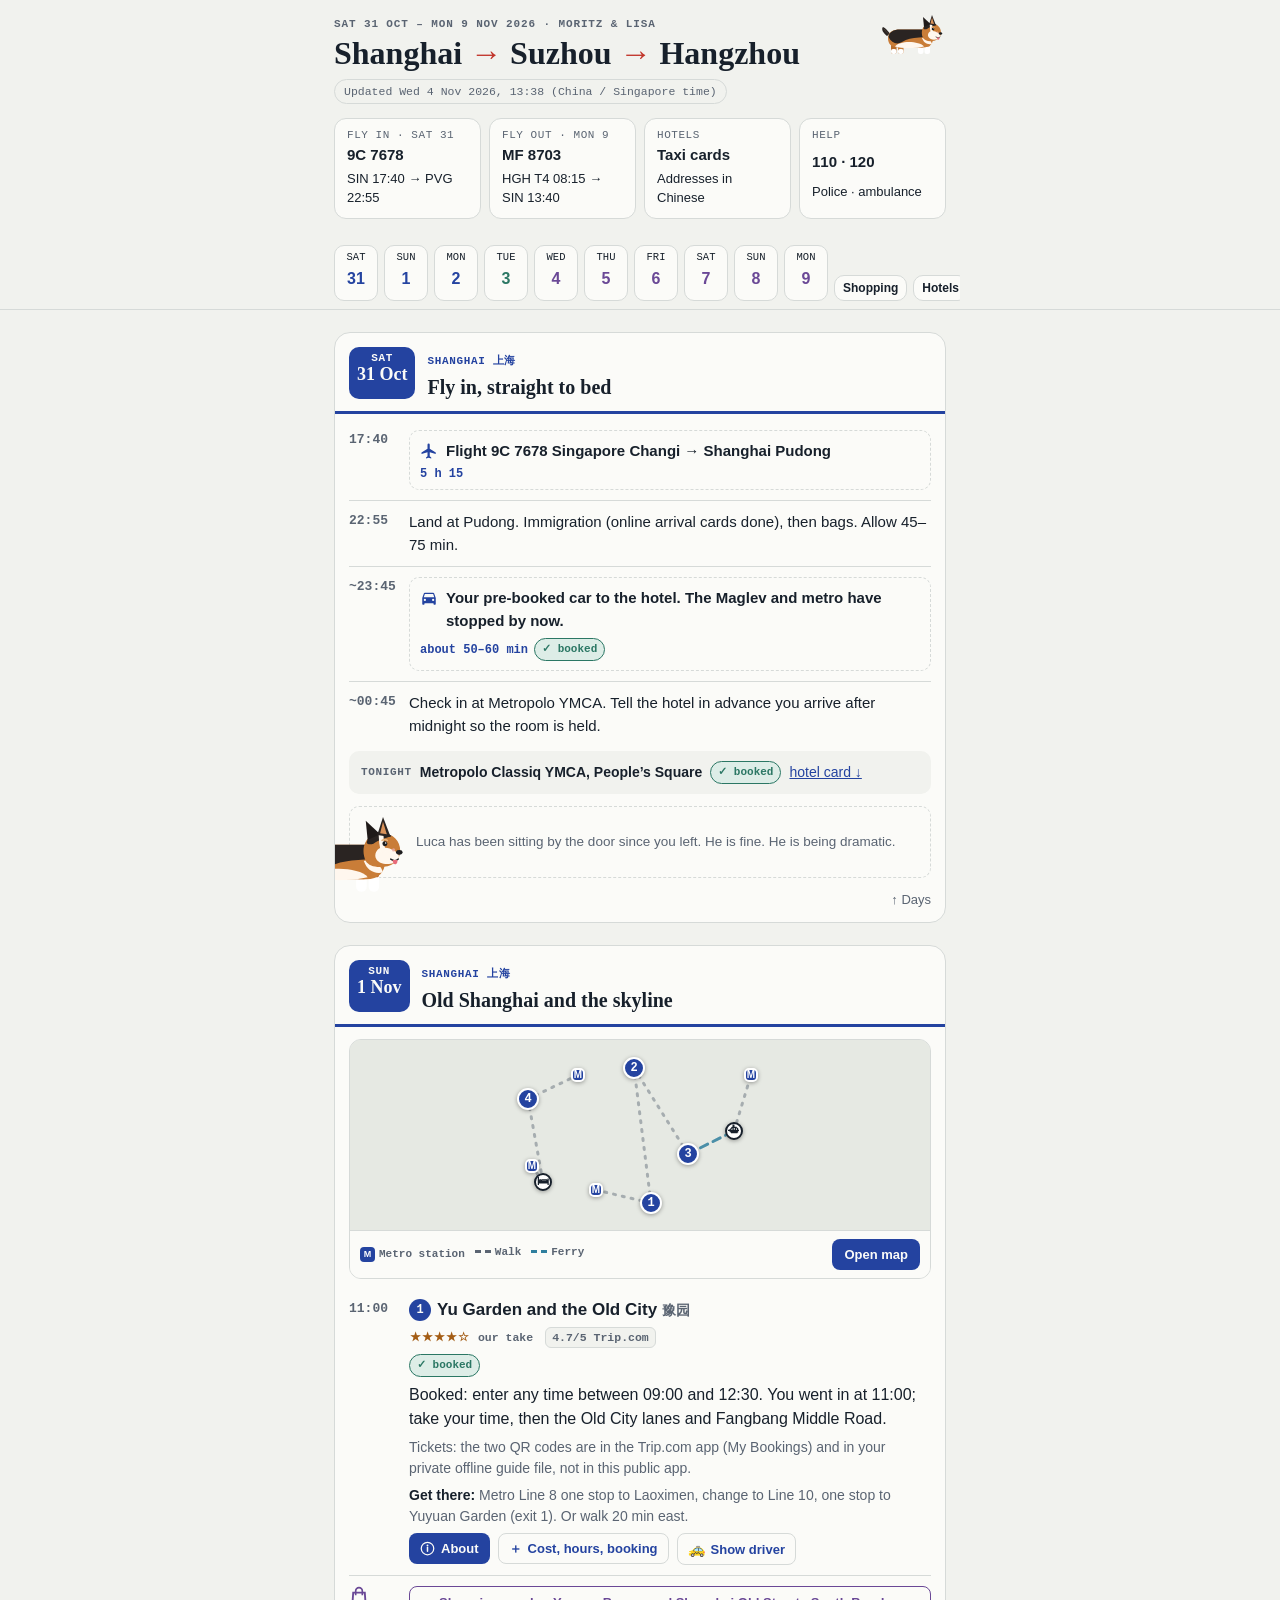
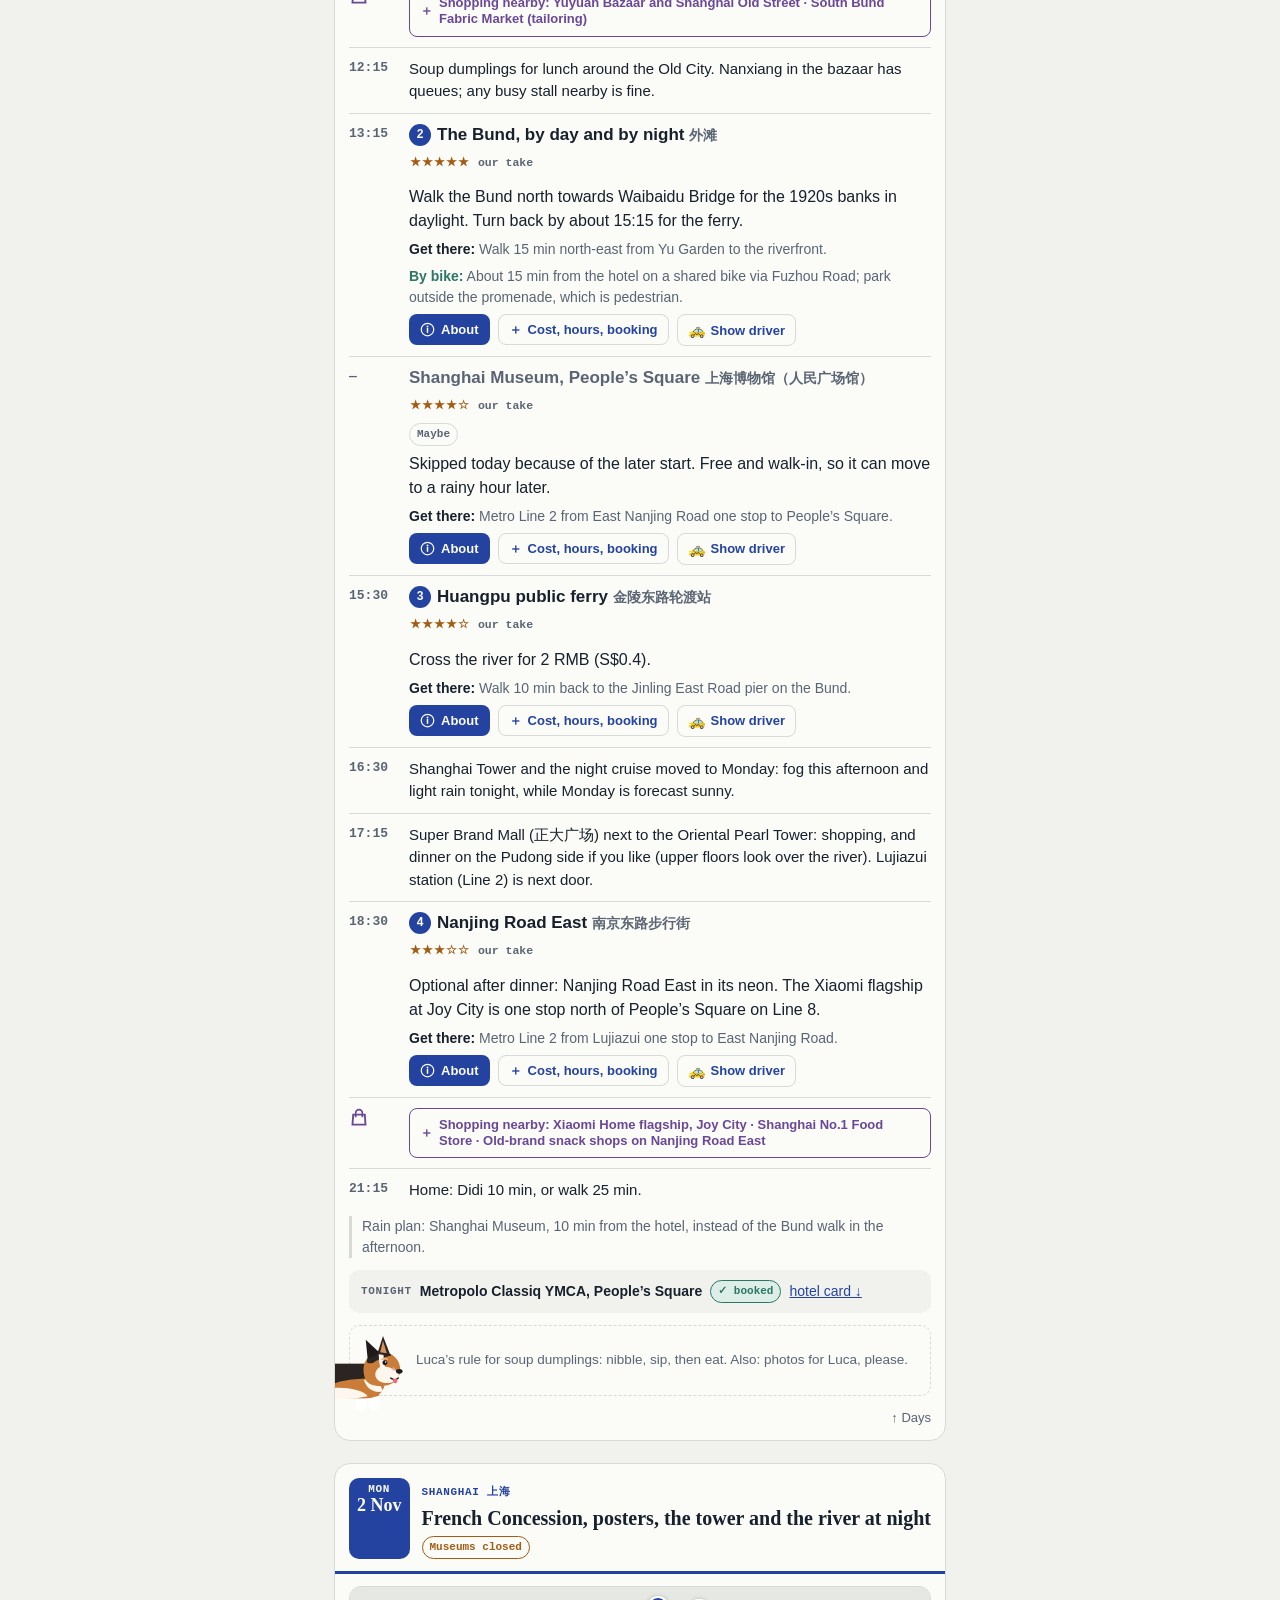
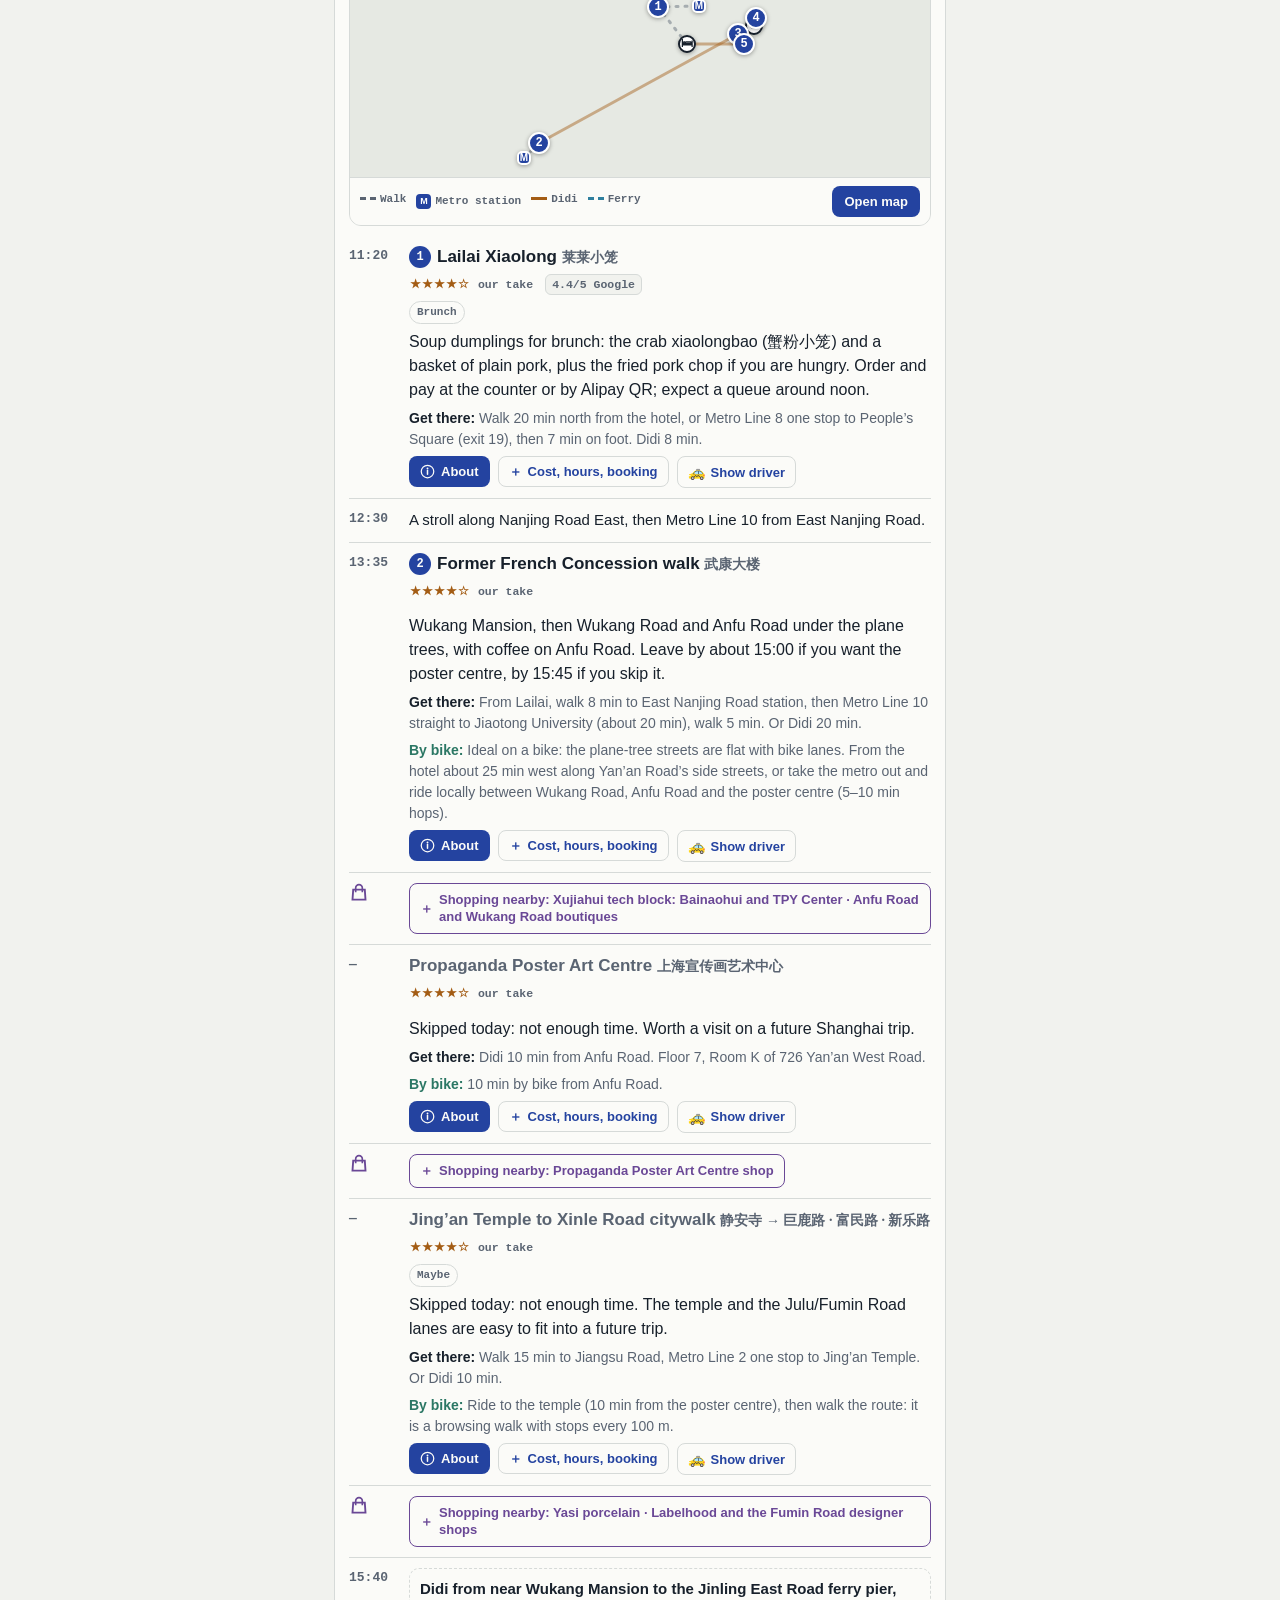
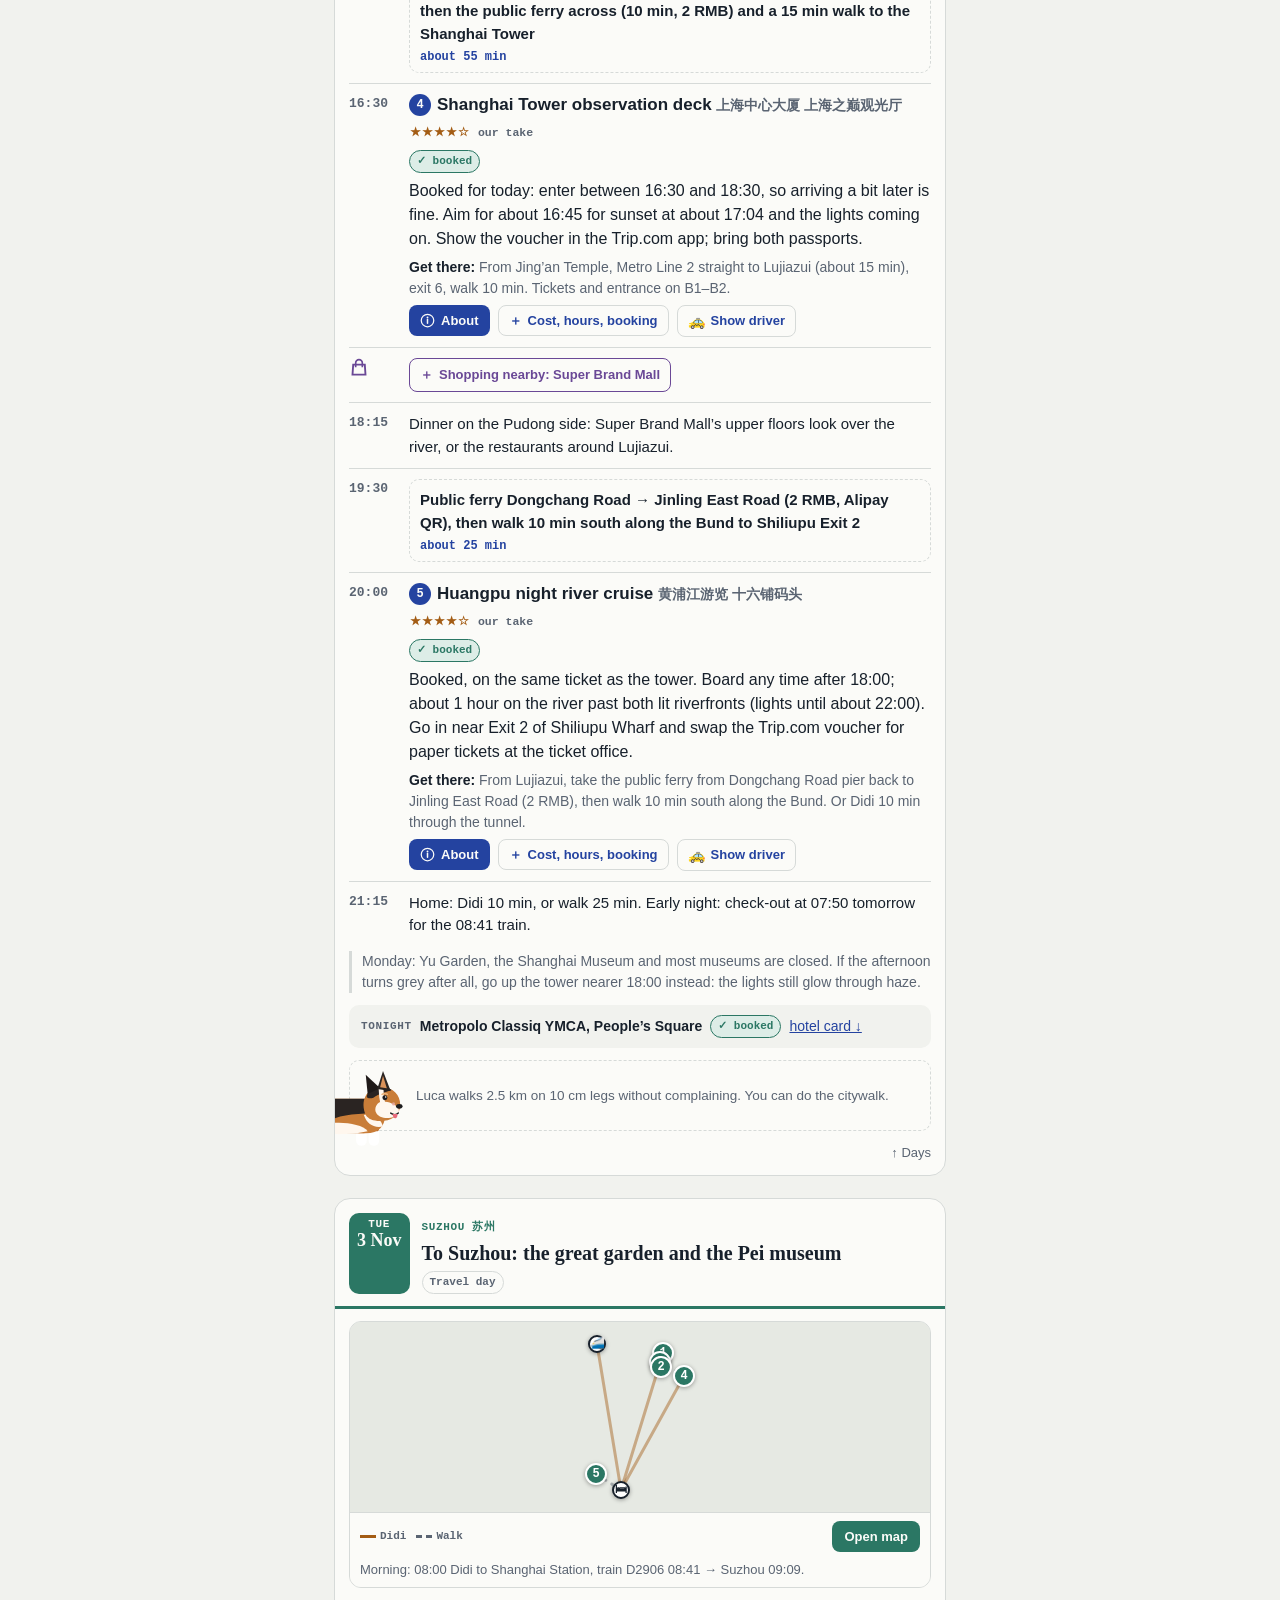
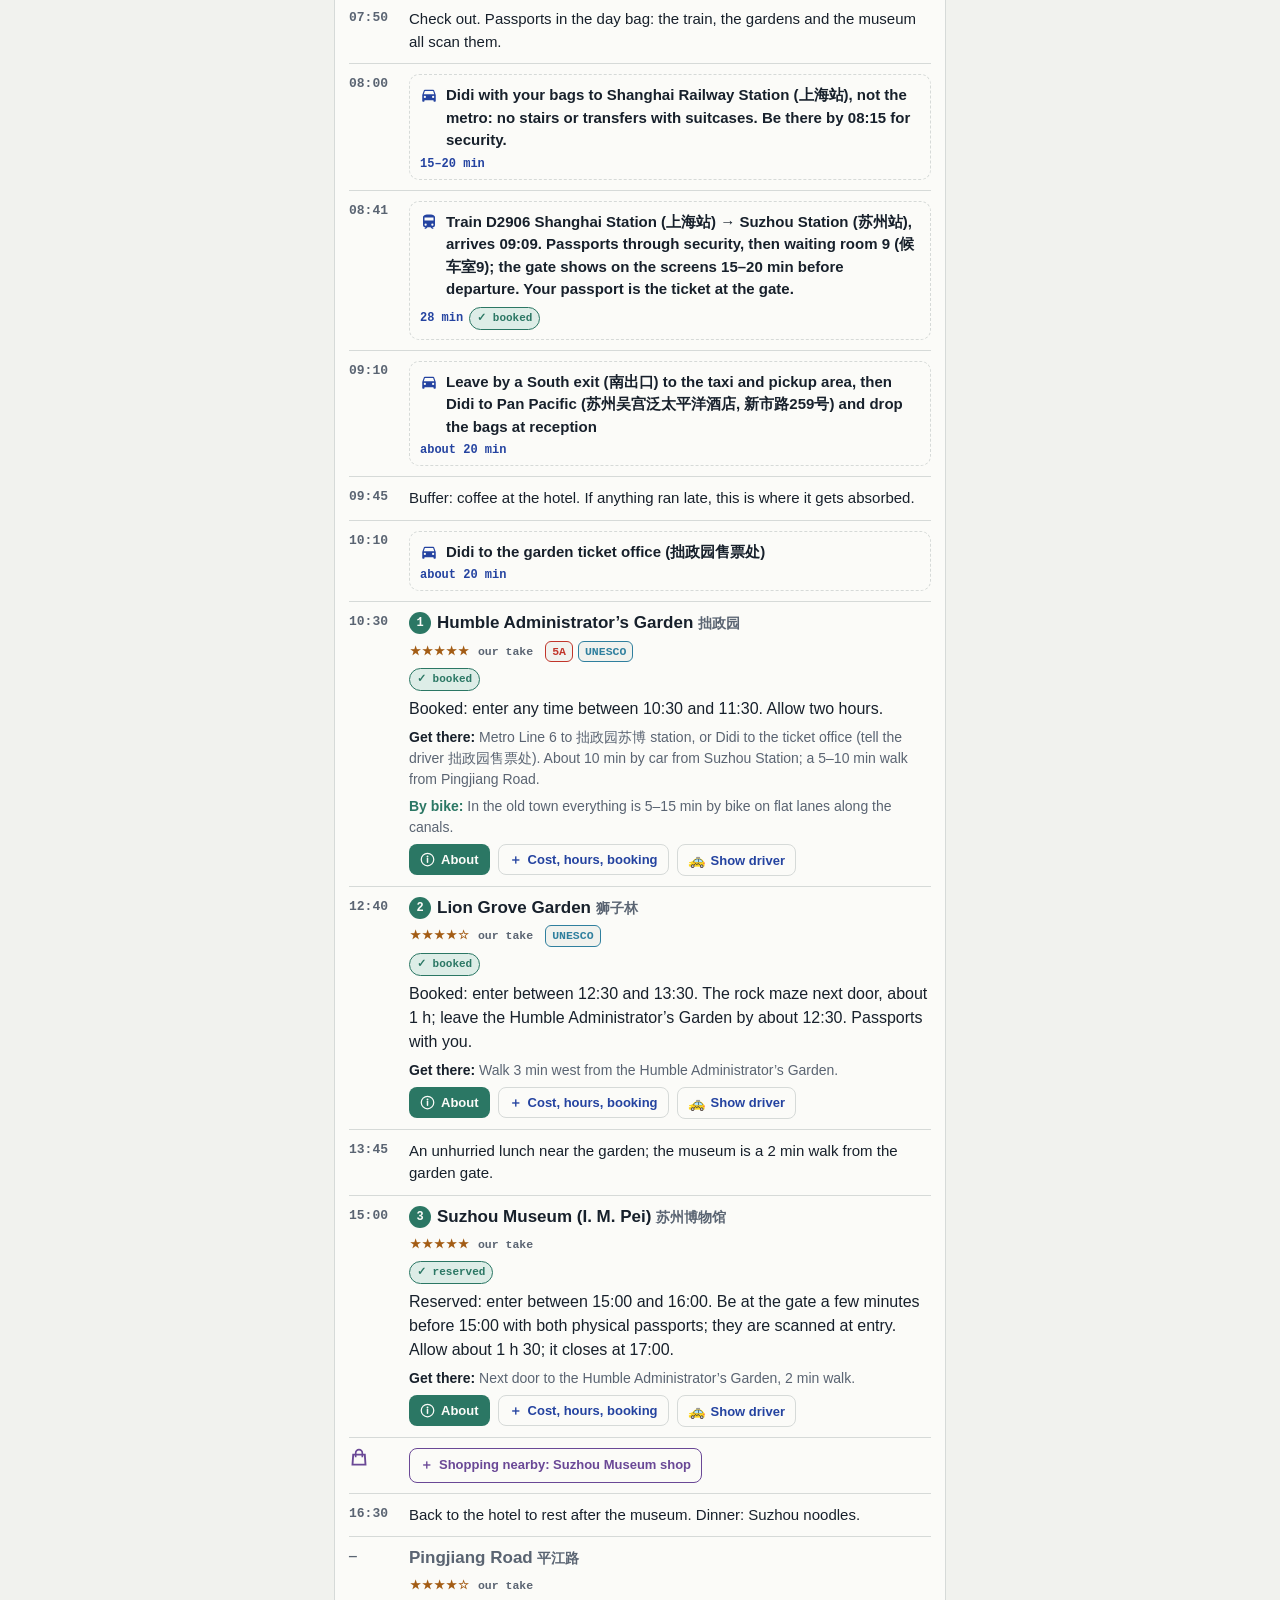
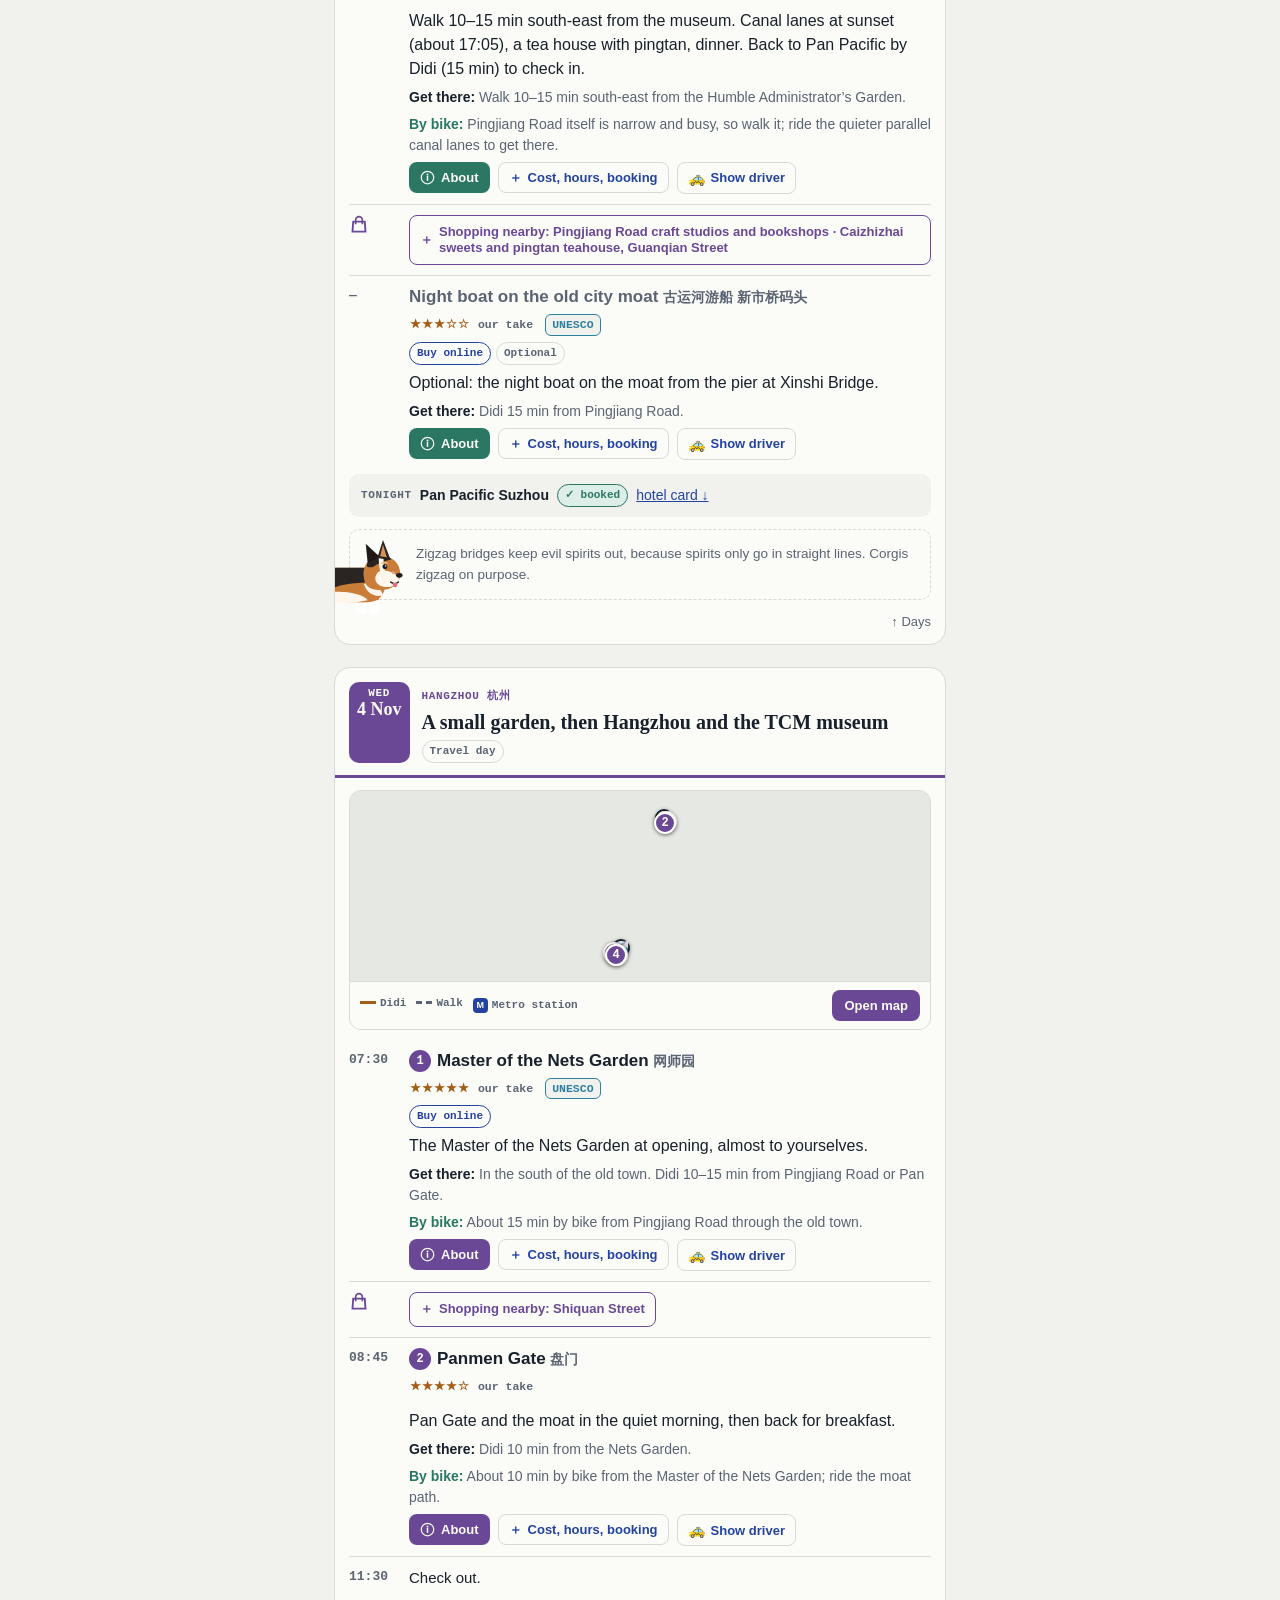
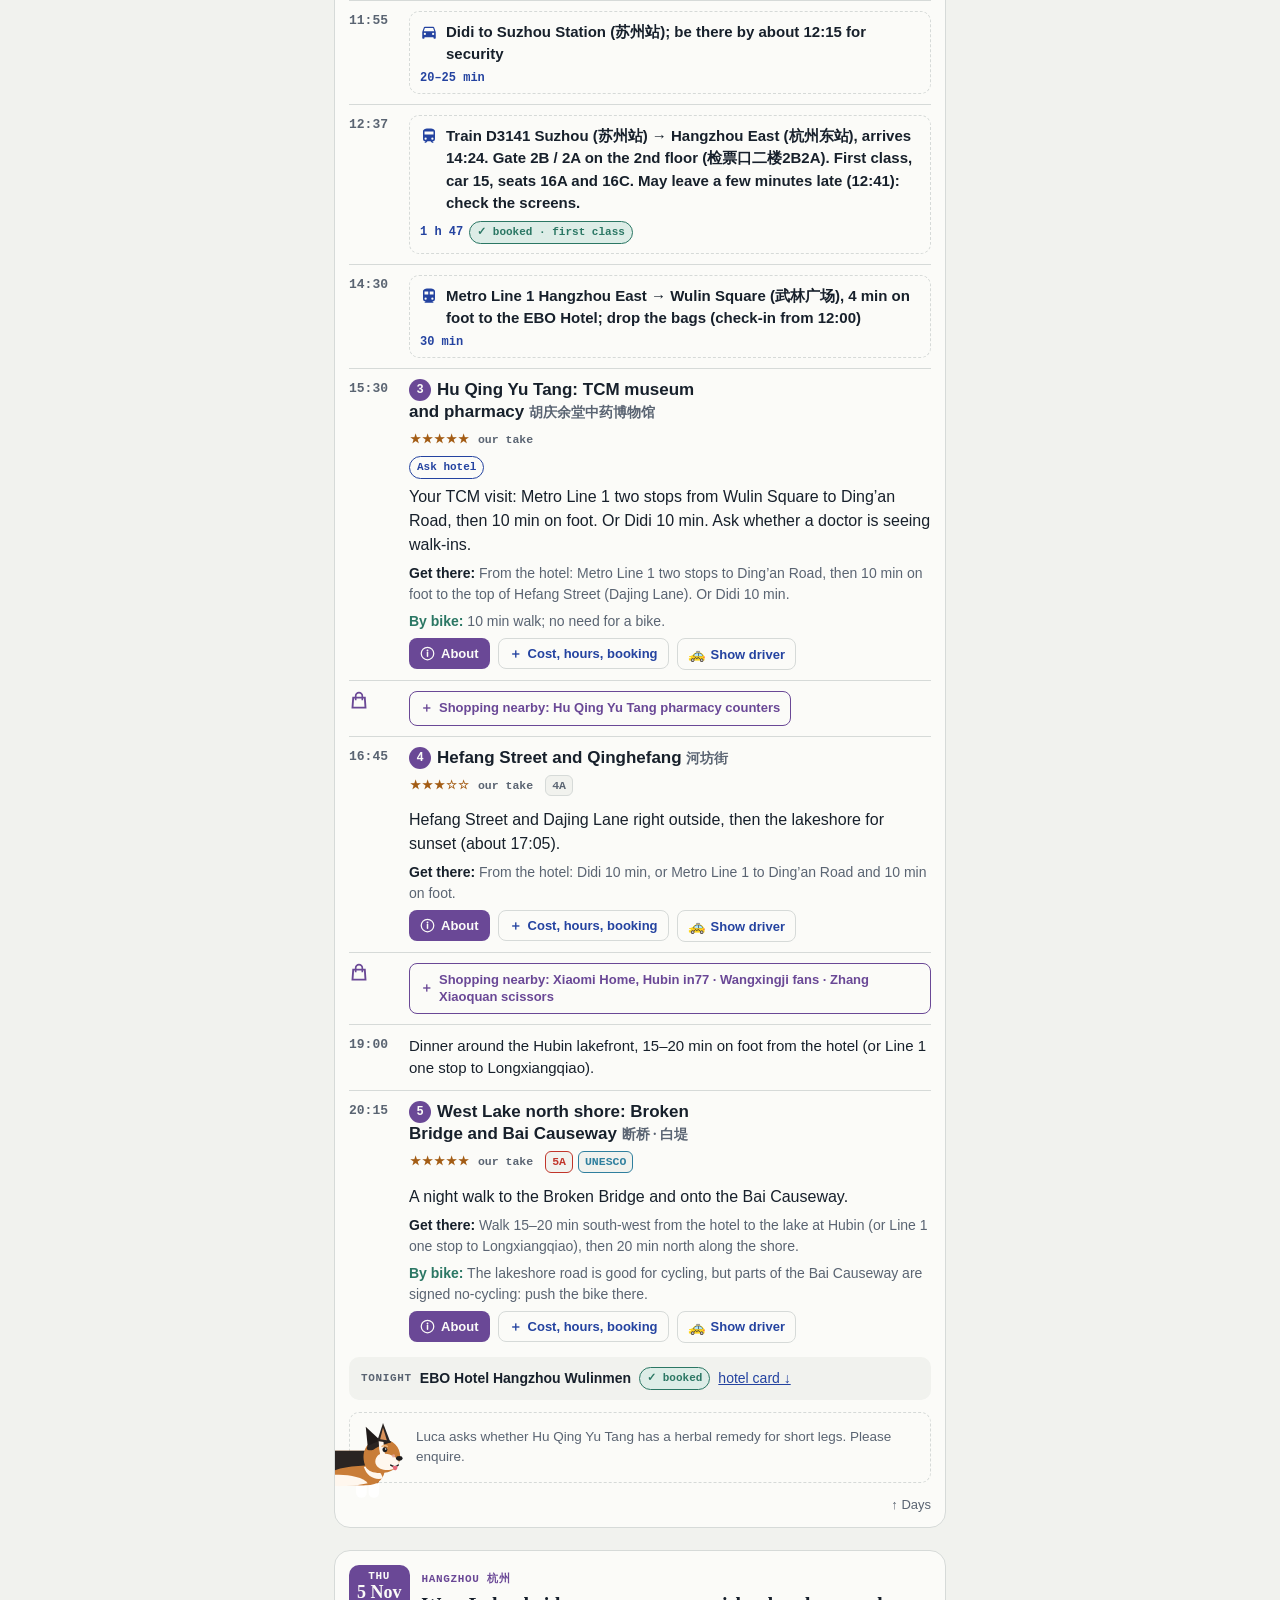
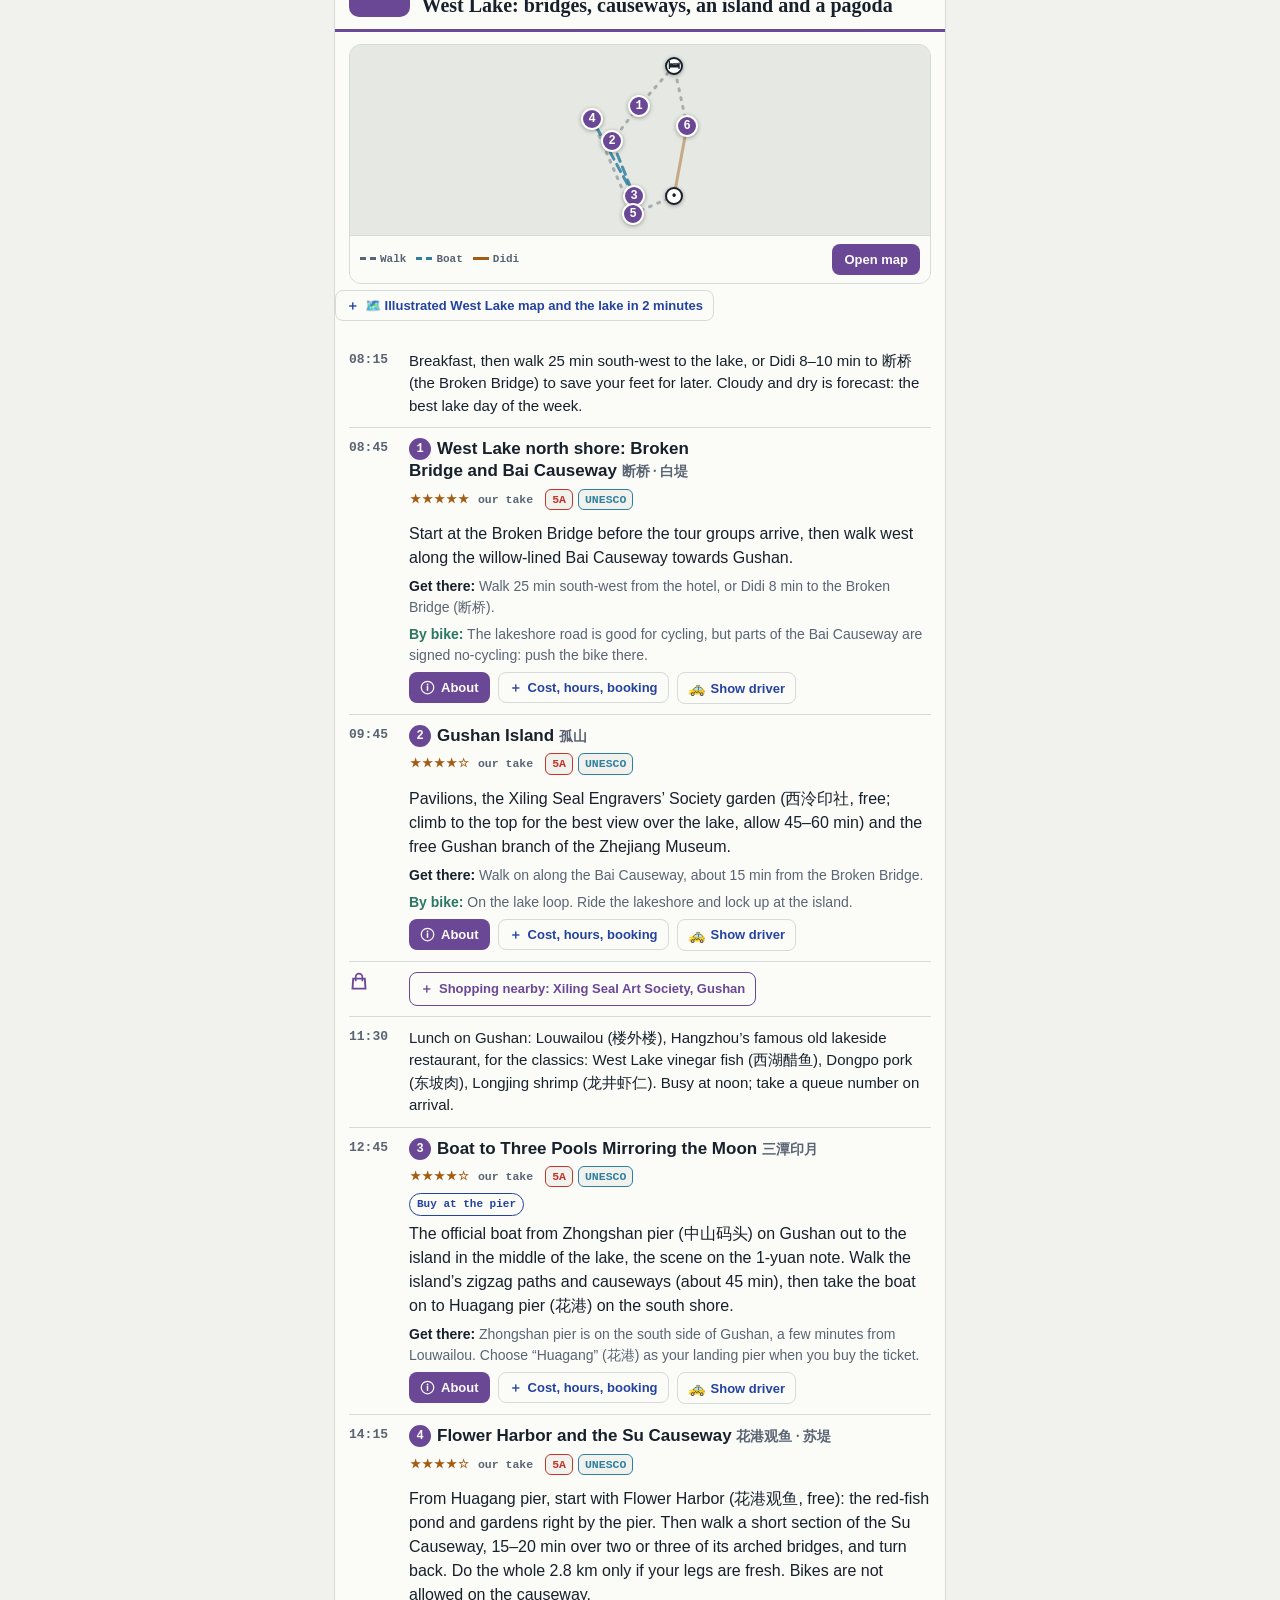
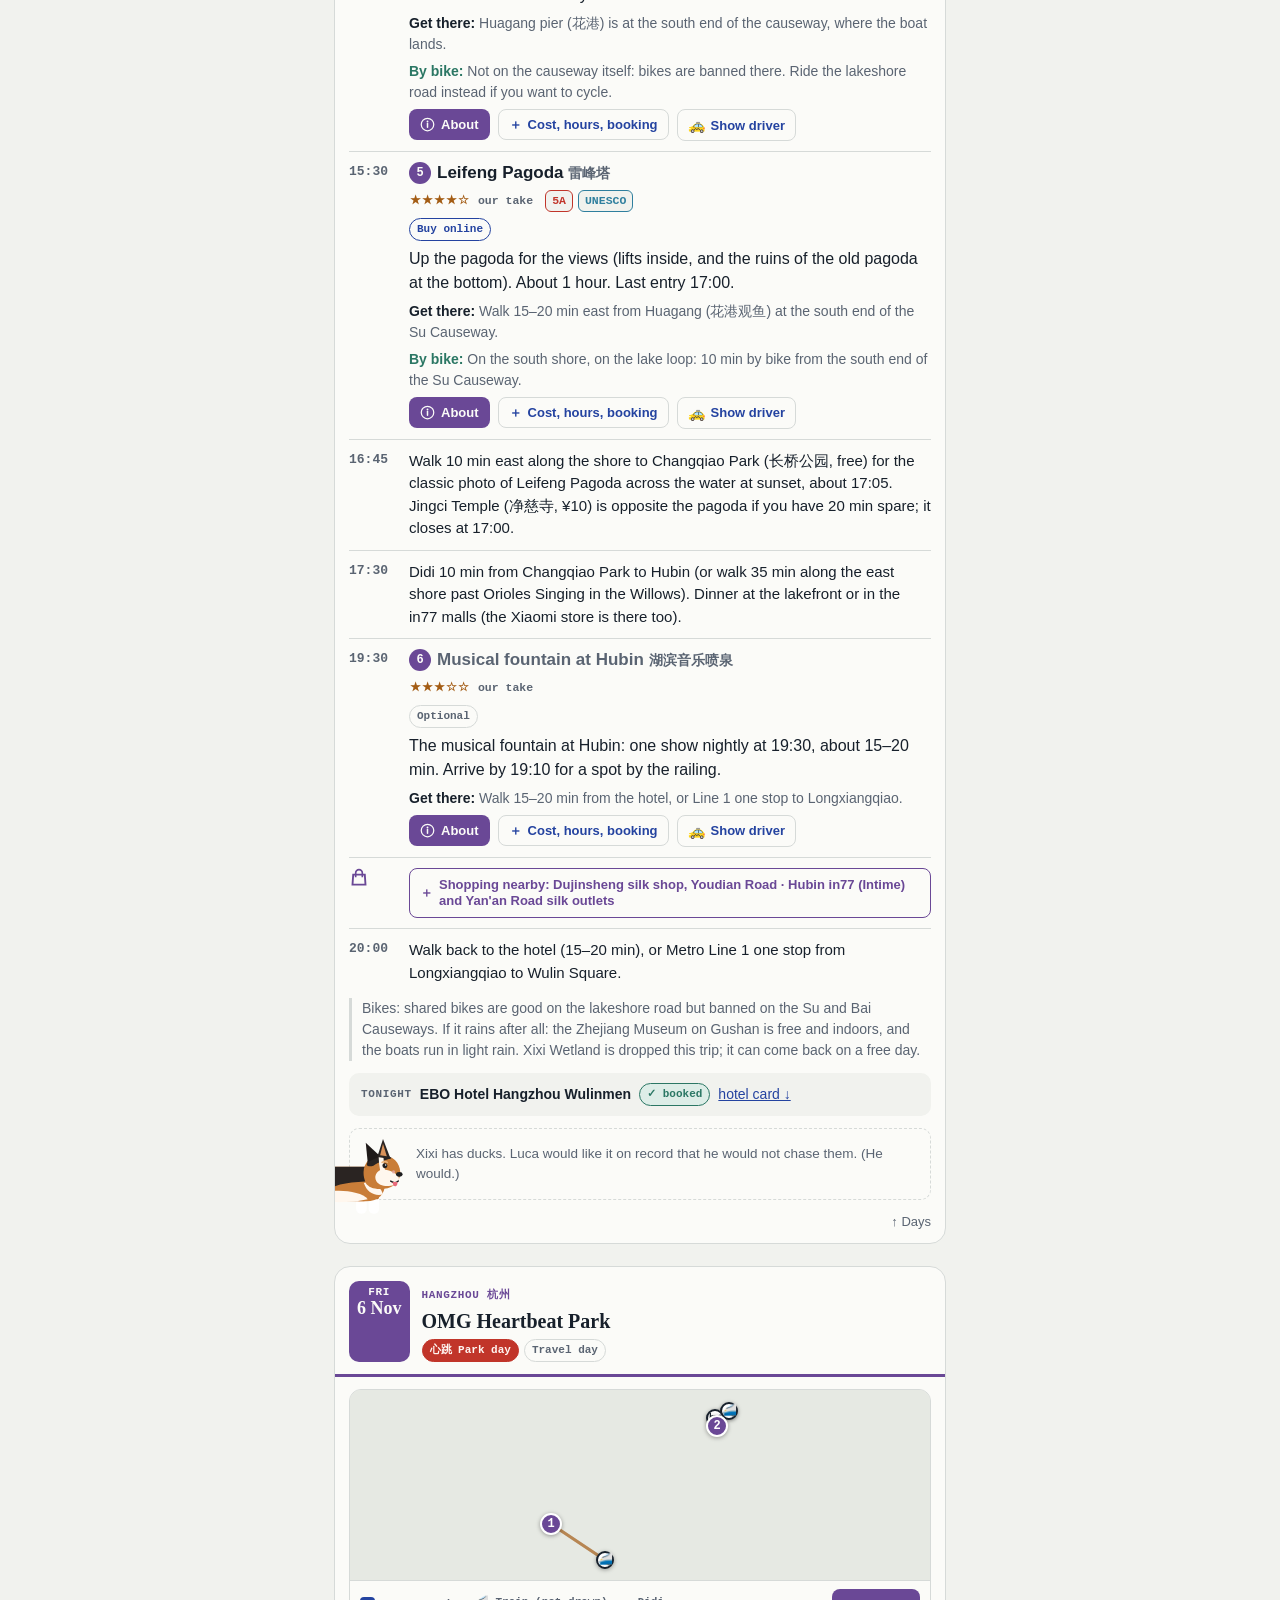
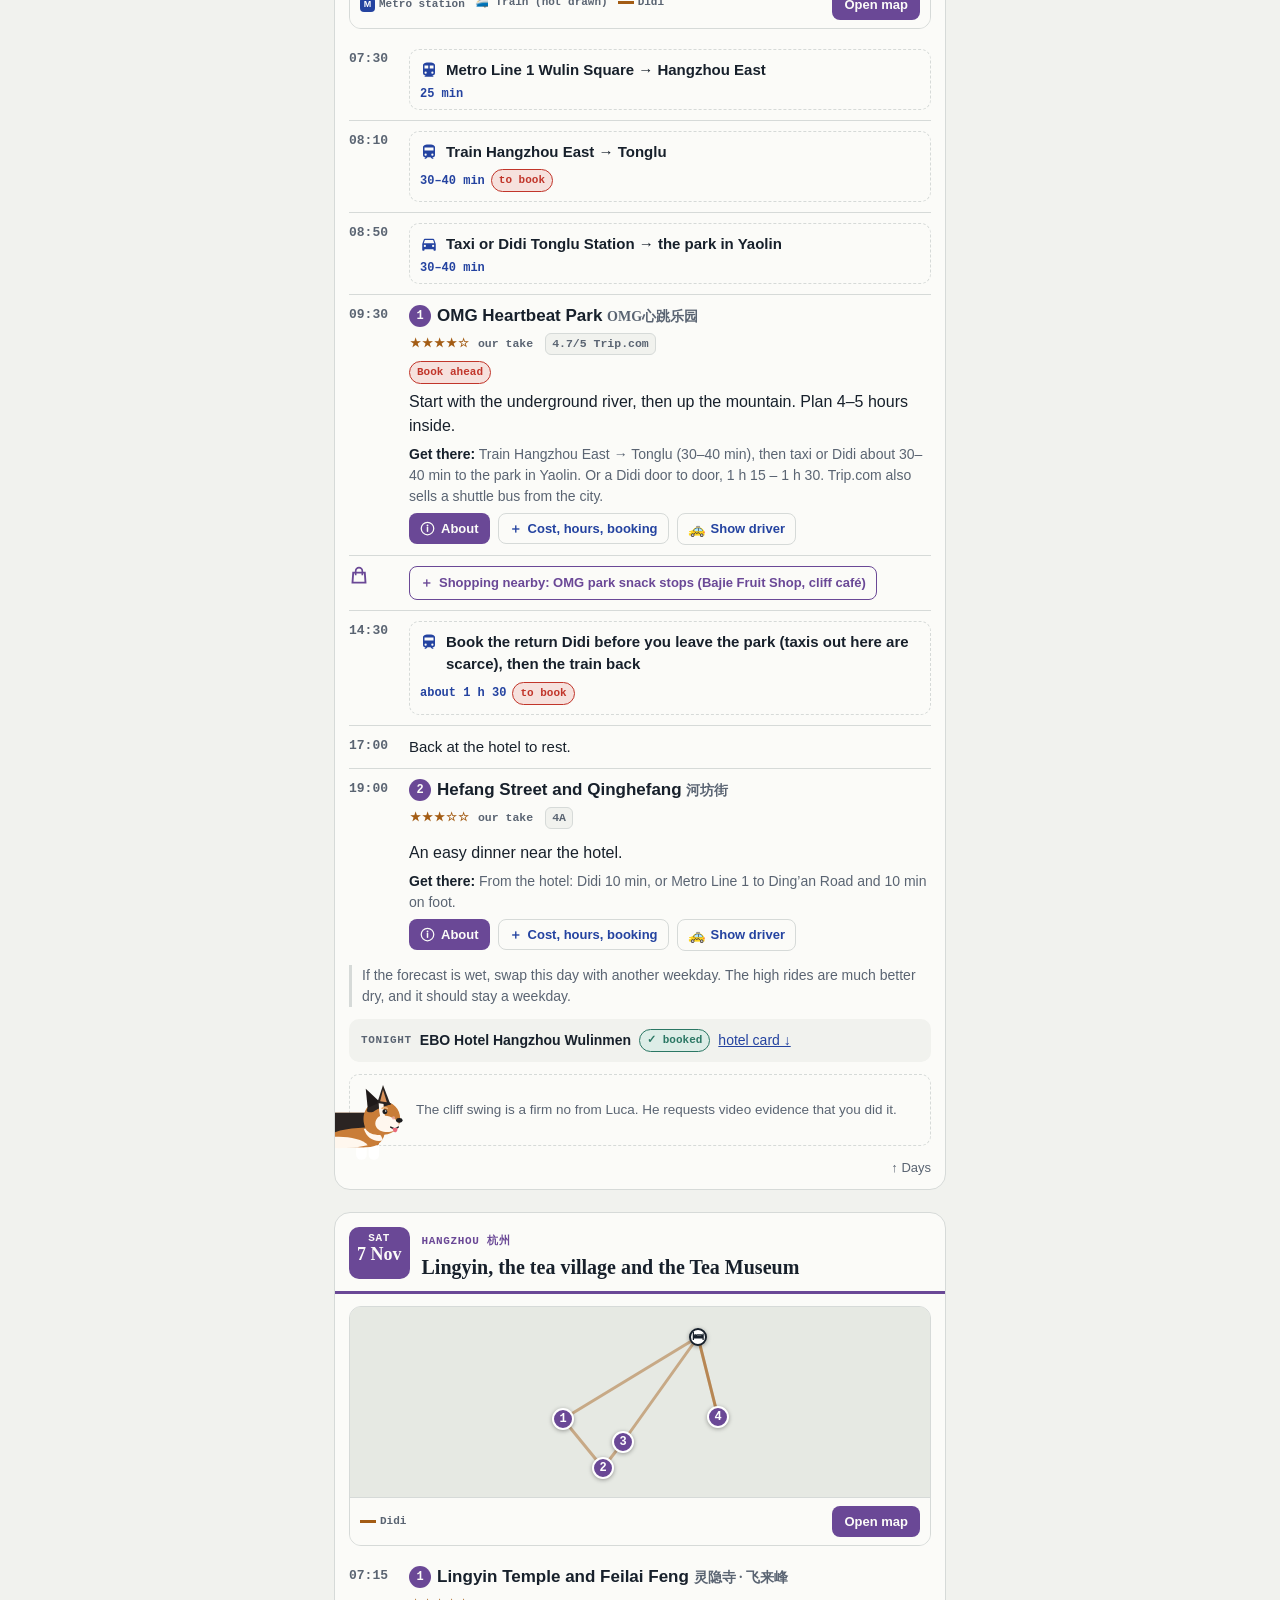
==== index.html @ d4eac227 "Thursday: West Lake picture map, explainer, Changqiao sunset, all-of-West-Lake map tab Co-Authored-B" ====
<!doctype html>
<html lang="en">
<head>
<meta charset="utf-8">
<meta name="viewport" content="width=device-width,initial-scale=1,viewport-fit=cover">
<meta name="color-scheme" content="light dark">
<meta name="theme-color" content="#17202B">
<title>Jiangnan Guide</title>
<link rel="manifest" href="manifest.webmanifest">
<link rel="icon" href="icon-192.png">
<link rel="apple-touch-icon" href="apple-touch-icon.png">
<meta name="apple-mobile-web-app-capable" content="yes">
<meta name="mobile-web-app-capable" content="yes">
<meta name="apple-mobile-web-app-title" content="Jiangnan">
<meta name="apple-mobile-web-app-status-bar-style" content="default">
<style>
:root{
  --paper:#F1F2EE;--surface:#FBFBF8;--ink:#17202B;--muted:#5A6472;--line:#D6DAD8;
  --cobalt:#2443A0;--jade:#2B7764;--jade-soft:#DDEDE7;--amber:#A35C14;--amber-soft:#F4E6D6;--plum:#6A4896;
  --seal:#C1352A;--seal-ink:#FFF6F2;--seal-soft:#F6E1DD;
  --c-sh:var(--cobalt);--c-sz:var(--jade);--c-nj:var(--amber);--c-hz:var(--plum);
  --f-display:"Songti SC","Noto Serif CJK SC","Source Han Serif SC",Georgia,"Times New Roman",serif;
  --f-body:-apple-system,BlinkMacSystemFont,"Segoe UI",Roboto,"PingFang SC","Noto Sans CJK SC","Microsoft YaHei",sans-serif;
  --f-mono:ui-monospace,"SF Mono",Menlo,Consolas,"Roboto Mono",monospace;
  color-scheme:light;
}
@media (prefers-color-scheme:dark){:root{
  --paper:#10151D;--surface:#171F2A;--ink:#E6E9EE;--muted:#99A3B1;--line:#2A3443;
  --cobalt:#86A0F0;--jade:#5DC4A6;--jade-soft:#15302A;--amber:#E2A158;--amber-soft:#382717;--plum:#B79EE8;
  --seal:#E86A5E;--seal-ink:#1A0D0B;--seal-soft:#3A1F1C;color-scheme:dark}}
*{box-sizing:border-box}
html{scroll-padding-top:calc(env(safe-area-inset-top,0px) + 64px);-webkit-text-size-adjust:100%}
body{margin:0;background:var(--paper);color:var(--ink);font:16px/1.5 var(--f-body);padding-bottom:env(safe-area-inset-bottom,0px)}
a{color:var(--cobalt)}
p{margin:0}
h1,h2,h3,h4{margin:0;text-wrap:balance}
.wrap{max-width:640px;margin:0 auto;padding-left:max(14px,env(safe-area-inset-left,0px));padding-right:max(14px,env(safe-area-inset-right,0px))}
.muted{color:var(--muted);font-size:14px}
/* header */
.masthead{padding-top:calc(env(safe-area-inset-top,0px) + 18px);padding-bottom:14px}
.masthead .k{font:600 11px/1.2 var(--f-mono);letter-spacing:.08em;text-transform:uppercase;color:var(--muted)}
.masthead h1{font:900 32px/1.05 var(--f-display);margin-top:6px}
.masthead h1 .ar{color:var(--seal);font-weight:600}
.stamp{display:inline-block;margin-top:8px;font:500 11.5px/1 var(--f-mono);color:var(--muted);border:1px solid var(--line);border-radius:99px;padding:6px 9px}
/* nav */
nav.days{position:sticky;top:0;z-index:5;background:var(--paper);border-bottom:1px solid var(--line);padding-top:env(safe-area-inset-top,0px)}
nav.days .in{display:flex;gap:6px;overflow-x:auto;padding:8px max(14px,env(safe-area-inset-left,0px));scrollbar-width:none;max-width:640px;margin:0 auto}
nav.days .in::-webkit-scrollbar{display:none}
nav.days a{flex:none;text-decoration:none;color:var(--ink);display:grid;justify-items:center;gap:1px;min-width:44px;padding:6px 8px;border-radius:10px;border:1px solid var(--line);background:var(--surface);font:500 10.5px/1.1 var(--f-mono);text-transform:uppercase}
nav.days a b{font:700 16px/1.1 var(--f-body);color:var(--cc,var(--ink))}
nav.days a.sec{font:600 12px/1 var(--f-body);text-transform:none;display:flex;align-items:center}
nav.days a.today{border-color:var(--seal);box-shadow:inset 0 0 0 1px var(--seal)}
/* quick facts */
.quick{display:grid;grid-template-columns:repeat(2,minmax(0,1fr));gap:8px;margin:14px 0 4px}
.quick a{display:grid;gap:2px;text-decoration:none;color:var(--ink);background:var(--surface);border:1px solid var(--line);border-radius:12px;padding:10px 12px;font-size:13px}
.quick a b{font-size:15px}
.quick a span{color:var(--muted);font:500 11px/1.2 var(--f-mono);text-transform:uppercase;letter-spacing:.05em}
/* day */
.day{margin-top:22px;background:var(--surface);border:1px solid var(--line);border-radius:16px;overflow:hidden}
.dh{display:grid;grid-template-columns:auto minmax(0,1fr);gap:12px;padding:14px 14px 12px;border-bottom:3px solid var(--cc)}
.date{display:grid;justify-items:center;align-content:start;background:var(--cc);color:var(--surface);border-radius:10px;padding:6px 8px;min-width:56px}
.date .wd{font:600 11px/1 var(--f-mono);text-transform:uppercase;letter-spacing:.06em}
.date .dn{font:900 18px/1.15 var(--f-display);white-space:nowrap}
.city{font:600 11px/1 var(--f-mono);text-transform:uppercase;letter-spacing:.06em;color:var(--cc)}
.dh h3{font:900 20px/1.2 var(--f-display);margin-top:4px}
.chips{display:flex;flex-wrap:wrap;gap:5px;margin-top:6px}
.chip{font:600 11px/1 var(--f-mono);padding:5px 7px;border-radius:99px;border:1px solid var(--line);color:var(--muted)}
.chip.ok{border-color:var(--jade);color:var(--jade);background:var(--jade-soft)}
.chip.must{border-color:var(--seal);color:var(--seal);background:var(--seal-soft)}
.chip.reserve{border-color:var(--amber);color:var(--amber);background:var(--amber-soft)}
.chip.adv{border-color:var(--cobalt);color:var(--cobalt)}
.chip.warn{border-color:var(--amber);color:var(--amber)}
.chip.hb{background:var(--seal);border-color:var(--seal);color:var(--seal-ink)}
.items{list-style:none;margin:0;padding:6px 14px 4px}
.it{display:grid;grid-template-columns:50px minmax(0,1fr);gap:10px;padding:10px 0;border-top:1px solid var(--line)}
.it:first-child{border-top:0}
.it .t{font:600 13px/1.5 var(--f-mono);color:var(--muted);font-variant-numeric:tabular-nums}
.it .c{min-width:0;display:grid;gap:6px}
.it h4{font:700 17px/1.3 var(--f-body)}
.it h4 .zh{font:600 14px/1.3 var(--f-display);color:var(--muted)}
.it.opt h4{color:var(--muted)}
.it .chips{margin-top:0}
.go{font-size:14px;color:var(--muted)}
.go b{color:var(--ink);font-weight:600}
.go.bike b{color:var(--jade)}
.mv .c{border:1px dashed var(--line);border-radius:10px;padding:9px 10px}
.mvl{display:flex;gap:8px;align-items:flex-start;font-weight:600;font-size:15px}
.mvl svg{width:18px;height:18px;flex:none;color:var(--cobalt);margin-top:2px}
.meta{display:flex;flex-wrap:wrap;gap:6px;align-items:center}
.dur{font:600 12px/1 var(--f-mono);color:var(--cobalt)}
.note p{font-size:15px}
.rain{margin:0 14px 12px;font-size:14px;color:var(--muted);border-left:3px solid var(--line);padding-left:10px}
.tonight{margin:0 14px 12px;padding:10px 12px;border-radius:10px;background:var(--paper);font-size:14px;display:flex;flex-wrap:wrap;gap:4px 8px;align-items:center}
.tonight .lbl,.hh .lbl{font:600 11px/1 var(--f-mono);text-transform:uppercase;letter-spacing:.06em;color:var(--muted)}
.top{display:block;text-align:right;font-size:13px;padding:0 14px 12px;color:var(--muted);text-decoration:none}
/* details */
details summary{cursor:pointer;list-style:none;-webkit-user-select:none;user-select:none}
details summary::-webkit-details-marker{display:none}
details.more summary,details.taxi summary{display:inline-flex;align-items:center;gap:6px;font:600 13px/1 var(--f-body);color:var(--cobalt);padding:8px 10px;border:1px solid var(--line);border-radius:8px;background:var(--surface)}
details.more summary::before{content:"＋";font-weight:700}
details.more[open] summary::before{content:"－"}
details.taxi summary::before{content:"🚕";font-size:14px}
details.more dl{margin:8px 0 0;display:grid;grid-template-columns:auto minmax(0,1fr);gap:6px 12px;font-size:14px}
details.more dt{font:600 11px/1.6 var(--f-mono);text-transform:uppercase;color:var(--muted)}
details.more dd{margin:0}
.it .c details{justify-self:start;max-width:100%}
.it .c details[open]{justify-self:stretch}
/* taxi card */
.card{margin-top:8px;background:#FFFDF8;color:#111;border:2px solid var(--seal);border-radius:14px;padding:16px;text-align:center}
.card .say{font:600 18px/1.3 var(--f-display);color:#666}
.card .big{font:900 34px/1.25 var(--f-display);margin:6px 0;word-break:break-all}
.card .addr{font:600 20px/1.35 var(--f-display);word-break:break-all}
.card .en{font-size:13px;color:#666;margin-top:6px}
.maps{display:flex;gap:10px;justify-content:center;margin-top:10px}
.maps a{font:600 14px/1 var(--f-body);text-decoration:none;padding:10px 14px;border-radius:9px;border:1px solid var(--line);background:var(--surface);color:var(--cobalt)}
/* sections */
.sec{margin-top:30px}
.sec>h2{font:900 26px/1.15 var(--f-display);margin-bottom:10px}
.hotel{background:var(--surface);border:1px solid var(--line);border-top:4px solid var(--cc);border-radius:14px;padding:14px;display:grid;gap:8px;margin-top:12px}
.hotel h3{font:700 18px/1.3 var(--f-body)}
.hh{display:flex;justify-content:space-between;align-items:center;gap:8px}
.hotel .maps{justify-content:flex-start}
.hotel .card{margin-top:0}
.list{list-style:none;margin:0;padding:0;background:var(--surface);border:1px solid var(--line);border-radius:14px;overflow:hidden}
.list li{padding:11px 14px;border-top:1px solid var(--line);display:grid;gap:3px;font-size:14px}
.list li:first-child{border-top:0}
.list .row{display:flex;gap:8px;align-items:flex-start;justify-content:space-between}
.list .row b{font-size:15px}
.list .cat{font:600 11px/1.2 var(--f-mono);text-transform:uppercase;color:var(--muted)}
.list li.ok b{color:var(--muted);text-decoration:line-through;font-weight:500}
.steps{margin:0;padding-left:22px;display:grid;gap:8px;font-size:15px}
.box{background:var(--surface);border:1px solid var(--line);border-radius:14px;padding:14px;margin-top:12px}
.box h3{font:900 18px/1.2 var(--f-display);margin-bottom:8px}
.box ul{margin:0;padding-left:20px;display:grid;gap:6px;font-size:14.5px}
.ph{display:grid;gap:2px;padding:10px 14px;border-top:1px solid var(--line)}
.ph:first-child{border-top:0}
.ph .zh{font:900 24px/1.3 var(--f-display)}
.ph .py{font:500 13px/1.3 var(--f-mono);color:var(--muted)}
.ph .en{font-size:14px}
.sos{display:grid;grid-template-columns:repeat(2,minmax(0,1fr));gap:8px}
.sos div{background:var(--surface);border:1px solid var(--line);border-radius:12px;padding:10px 12px}
.sos b{display:block;font:900 26px/1.1 var(--f-display);color:var(--seal)}
.sos span{font-size:13px;color:var(--muted)}
.num{font:600 16px/1.3 var(--f-mono);font-variant-numeric:tabular-nums;user-select:all;-webkit-user-select:all}
.pp{background:var(--surface);border:1px solid var(--line);border-radius:14px;padding:14px;margin-top:10px}
.inp{width:100%;font:16px var(--f-body);padding:8px 10px;border:1px solid var(--line);border-radius:8px;background:var(--paper);color:var(--ink)}
.btn{font:600 15px var(--f-body);padding:10px 14px;border:0;border-radius:9px;background:var(--ink);color:var(--surface)}
.pp h3{font:900 18px/1.2 var(--f-display);margin-bottom:8px}
.pp dl,.contact dl{margin:0;display:grid;grid-template-columns:auto minmax(0,1fr);gap:6px 12px;font-size:15px}
.pp dt,.contact dt{font:600 11px/1.8 var(--f-mono);text-transform:uppercase;color:var(--muted)}
.pp dd,.contact dd{margin:0;user-select:all;-webkit-user-select:all}
footer{margin:34px 0 40px;font-size:12.5px;color:var(--muted);display:grid;gap:6px}
@media (min-width:600px){.quick{grid-template-columns:repeat(4,minmax(0,1fr))}}
@media print{nav.days{position:static}details{display:block}}
.tix{margin-top:8px;border:1px solid var(--jade);border-radius:10px;padding:10px 12px;background:var(--jade-soft)}.tix summary{font-weight:700;cursor:pointer;color:var(--jade)}.qrs{display:flex;flex-wrap:wrap;gap:12px;margin:10px 0}.qr{margin:0;background:#fff;padding:8px;border-radius:8px;text-align:center;flex:1 1 140px;max-width:220px}.qr svg{display:block;width:100%;height:auto}.qr figcaption{font:600 14px/1.3 ui-monospace,Menlo,monospace;color:#000;margin-top:4px;letter-spacing:.04em}
</style>
<style>
/* required styles */

.leaflet-pane,
.leaflet-tile,
.leaflet-marker-icon,
.leaflet-marker-shadow,
.leaflet-tile-container,
.leaflet-pane > svg,
.leaflet-pane > canvas,
.leaflet-zoom-box,
.leaflet-image-layer,
.leaflet-layer {
	position: absolute;
	left: 0;
	top: 0;
	}
.leaflet-container {
	overflow: hidden;
	}
.leaflet-tile,
.leaflet-marker-icon,
.leaflet-marker-shadow {
	-webkit-user-select: none;
	   -moz-user-select: none;
	        user-select: none;
	  -webkit-user-drag: none;
	}
/* Prevents IE11 from highlighting tiles in blue */
.leaflet-tile::selection {
	background: transparent;
}
/* Safari renders non-retina tile on retina better with this, but Chrome is worse */
.leaflet-safari .leaflet-tile {
	image-rendering: -webkit-optimize-contrast;
	}
/* hack that prevents hw layers "stretching" when loading new tiles */
.leaflet-safari .leaflet-tile-container {
	width: 1600px;
	height: 1600px;
	-webkit-transform-origin: 0 0;
	}
.leaflet-marker-icon,
.leaflet-marker-shadow {
	display: block;
	}
/* .leaflet-container svg: reset svg max-width decleration shipped in Joomla! (joomla.org) 3.x */
/* .leaflet-container img: map is broken in FF if you have max-width: 100% on tiles */
.leaflet-container .leaflet-overlay-pane svg {
	max-width: none !important;
	max-height: none !important;
	}
.leaflet-container .leaflet-marker-pane img,
.leaflet-container .leaflet-shadow-pane img,
.leaflet-container .leaflet-tile-pane img,
.leaflet-container img.leaflet-image-layer,
.leaflet-container .leaflet-tile {
	max-width: none !important;
	max-height: none !important;
	width: auto;
	padding: 0;
	}

.leaflet-container img.leaflet-tile {
	/* See: https://bugs.chromium.org/p/chromium/issues/detail?id=600120 */
	mix-blend-mode: plus-lighter;
}

.leaflet-container.leaflet-touch-zoom {
	-ms-touch-action: pan-x pan-y;
	touch-action: pan-x pan-y;
	}
.leaflet-container.leaflet-touch-drag {
	-ms-touch-action: pinch-zoom;
	/* Fallback for FF which doesn't support pinch-zoom */
	touch-action: none;
	touch-action: pinch-zoom;
}
.leaflet-container.leaflet-touch-drag.leaflet-touch-zoom {
	-ms-touch-action: none;
	touch-action: none;
}
.leaflet-container {
	-webkit-tap-highlight-color: transparent;
}
.leaflet-container a {
	-webkit-tap-highlight-color: rgba(51, 181, 229, 0.4);
}
.leaflet-tile {
	filter: inherit;
	visibility: hidden;
	}
.leaflet-tile-loaded {
	visibility: inherit;
	}
.leaflet-zoom-box {
	width: 0;
	height: 0;
	-moz-box-sizing: border-box;
	     box-sizing: border-box;
	z-index: 800;
	}
/* workaround for https://bugzilla.mozilla.org/show_bug.cgi?id=888319 */
.leaflet-overlay-pane svg {
	-moz-user-select: none;
	}

.leaflet-pane         { z-index: 400; }

.leaflet-tile-pane    { z-index: 200; }
.leaflet-overlay-pane { z-index: 400; }
.leaflet-shadow-pane  { z-index: 500; }
.leaflet-marker-pane  { z-index: 600; }
.leaflet-tooltip-pane   { z-index: 650; }
.leaflet-popup-pane   { z-index: 700; }

.leaflet-map-pane canvas { z-index: 100; }
.leaflet-map-pane svg    { z-index: 200; }

.leaflet-vml-shape {
	width: 1px;
	height: 1px;
	}
.lvml {
	behavior: url(#default#VML);
	display: inline-block;
	position: absolute;
	}


/* control positioning */

.leaflet-control {
	position: relative;
	z-index: 800;
	pointer-events: visiblePainted; /* IE 9-10 doesn't have auto */
	pointer-events: auto;
	}
.leaflet-top,
.leaflet-bottom {
	position: absolute;
	z-index: 1000;
	pointer-events: none;
	}
.leaflet-top {
	top: 0;
	}
.leaflet-right {
	right: 0;
	}
.leaflet-bottom {
	bottom: 0;
	}
.leaflet-left {
	left: 0;
	}
.leaflet-control {
	float: left;
	clear: both;
	}
.leaflet-right .leaflet-control {
	float: right;
	}
.leaflet-top .leaflet-control {
	margin-top: 10px;
	}
.leaflet-bottom .leaflet-control {
	margin-bottom: 10px;
	}
.leaflet-left .leaflet-control {
	margin-left: 10px;
	}
.leaflet-right .leaflet-control {
	margin-right: 10px;
	}


/* zoom and fade animations */

.leaflet-fade-anim .leaflet-popup {
	opacity: 0;
	-webkit-transition: opacity 0.2s linear;
	   -moz-transition: opacity 0.2s linear;
	        transition: opacity 0.2s linear;
	}
.leaflet-fade-anim .leaflet-map-pane .leaflet-popup {
	opacity: 1;
	}
.leaflet-zoom-animated {
	-webkit-transform-origin: 0 0;
	    -ms-transform-origin: 0 0;
	        transform-origin: 0 0;
	}
svg.leaflet-zoom-animated {
	will-change: transform;
}

.leaflet-zoom-anim .leaflet-zoom-animated {
	-webkit-transition: -webkit-transform 0.25s cubic-bezier(0,0,0.25,1);
	   -moz-transition:    -moz-transform 0.25s cubic-bezier(0,0,0.25,1);
	        transition:         transform 0.25s cubic-bezier(0,0,0.25,1);
	}
.leaflet-zoom-anim .leaflet-tile,
.leaflet-pan-anim .leaflet-tile {
	-webkit-transition: none;
	   -moz-transition: none;
	        transition: none;
	}

.leaflet-zoom-anim .leaflet-zoom-hide {
	visibility: hidden;
	}


/* cursors */

.leaflet-interactive {
	cursor: pointer;
	}
.leaflet-grab {
	cursor: -webkit-grab;
	cursor:    -moz-grab;
	cursor:         grab;
	}
.leaflet-crosshair,
.leaflet-crosshair .leaflet-interactive {
	cursor: crosshair;
	}
.leaflet-popup-pane,
.leaflet-control {
	cursor: auto;
	}
.leaflet-dragging .leaflet-grab,
.leaflet-dragging .leaflet-grab .leaflet-interactive,
.leaflet-dragging .leaflet-marker-draggable {
	cursor: move;
	cursor: -webkit-grabbing;
	cursor:    -moz-grabbing;
	cursor:         grabbing;
	}

/* marker & overlays interactivity */
.leaflet-marker-icon,
.leaflet-marker-shadow,
.leaflet-image-layer,
.leaflet-pane > svg path,
.leaflet-tile-container {
	pointer-events: none;
	}

.leaflet-marker-icon.leaflet-interactive,
.leaflet-image-layer.leaflet-interactive,
.leaflet-pane > svg path.leaflet-interactive,
svg.leaflet-image-layer.leaflet-interactive path {
	pointer-events: visiblePainted; /* IE 9-10 doesn't have auto */
	pointer-events: auto;
	}

/* visual tweaks */

.leaflet-container {
	background: #ddd;
	outline-offset: 1px;
	}
.leaflet-container a {
	color: #0078A8;
	}
.leaflet-zoom-box {
	border: 2px dotted #38f;
	background: rgba(255,255,255,0.5);
	}


/* general typography */
.leaflet-container {
	font-family: "Helvetica Neue", Arial, Helvetica, sans-serif;
	font-size: 12px;
	font-size: 0.75rem;
	line-height: 1.5;
	}


/* general toolbar styles */

.leaflet-bar {
	box-shadow: 0 1px 5px rgba(0,0,0,0.65);
	border-radius: 4px;
	}
.leaflet-bar a {
	background-color: #fff;
	border-bottom: 1px solid #ccc;
	width: 26px;
	height: 26px;
	line-height: 26px;
	display: block;
	text-align: center;
	text-decoration: none;
	color: black;
	}
.leaflet-bar a,
.leaflet-control-layers-toggle {
	background-position: 50% 50%;
	background-repeat: no-repeat;
	display: block;
	}
.leaflet-bar a:hover,
.leaflet-bar a:focus {
	background-color: #f4f4f4;
	}
.leaflet-bar a:first-child {
	border-top-left-radius: 4px;
	border-top-right-radius: 4px;
	}
.leaflet-bar a:last-child {
	border-bottom-left-radius: 4px;
	border-bottom-right-radius: 4px;
	border-bottom: none;
	}
.leaflet-bar a.leaflet-disabled {
	cursor: default;
	background-color: #f4f4f4;
	color: #bbb;
	}

.leaflet-touch .leaflet-bar a {
	width: 30px;
	height: 30px;
	line-height: 30px;
	}
.leaflet-touch .leaflet-bar a:first-child {
	border-top-left-radius: 2px;
	border-top-right-radius: 2px;
	}
.leaflet-touch .leaflet-bar a:last-child {
	border-bottom-left-radius: 2px;
	border-bottom-right-radius: 2px;
	}

/* zoom control */

.leaflet-control-zoom-in,
.leaflet-control-zoom-out {
	font: bold 18px 'Lucida Console', Monaco, monospace;
	text-indent: 1px;
	}

.leaflet-touch .leaflet-control-zoom-in, .leaflet-touch .leaflet-control-zoom-out  {
	font-size: 22px;
	}


/* layers control */

.leaflet-control-layers {
	box-shadow: 0 1px 5px rgba(0,0,0,0.4);
	background: #fff;
	border-radius: 5px;
	}
.leaflet-control-layers-toggle {
	background-image: url(images/layers.png);
	width: 36px;
	height: 36px;
	}
.leaflet-retina .leaflet-control-layers-toggle {
	background-image: url(images/layers-2x.png);
	background-size: 26px 26px;
	}
.leaflet-touch .leaflet-control-layers-toggle {
	width: 44px;
	height: 44px;
	}
.leaflet-control-layers .leaflet-control-layers-list,
.leaflet-control-layers-expanded .leaflet-control-layers-toggle {
	display: none;
	}
.leaflet-control-layers-expanded .leaflet-control-layers-list {
	display: block;
	position: relative;
	}
.leaflet-control-layers-expanded {
	padding: 6px 10px 6px 6px;
	color: #333;
	background: #fff;
	}
.leaflet-control-layers-scrollbar {
	overflow-y: scroll;
	overflow-x: hidden;
	padding-right: 5px;
	}
.leaflet-control-layers-selector {
	margin-top: 2px;
	position: relative;
	top: 1px;
	}
.leaflet-control-layers label {
	display: block;
	font-size: 13px;
	font-size: 1.08333em;
	}
.leaflet-control-layers-separator {
	height: 0;
	border-top: 1px solid #ddd;
	margin: 5px -10px 5px -6px;
	}

/* Default icon URLs */
.leaflet-default-icon-path { /* used only in path-guessing heuristic, see L.Icon.Default */
	background-image: url(images/marker-icon.png);
	}


/* attribution and scale controls */

.leaflet-container .leaflet-control-attribution {
	background: #fff;
	background: rgba(255, 255, 255, 0.8);
	margin: 0;
	}
.leaflet-control-attribution,
.leaflet-control-scale-line {
	padding: 0 5px;
	color: #333;
	line-height: 1.4;
	}
.leaflet-control-attribution a {
	text-decoration: none;
	}
.leaflet-control-attribution a:hover,
.leaflet-control-attribution a:focus {
	text-decoration: underline;
	}
.leaflet-attribution-flag {
	display: inline !important;
	vertical-align: baseline !important;
	width: 1em;
	height: 0.6669em;
	}
.leaflet-left .leaflet-control-scale {
	margin-left: 5px;
	}
.leaflet-bottom .leaflet-control-scale {
	margin-bottom: 5px;
	}
.leaflet-control-scale-line {
	border: 2px solid #777;
	border-top: none;
	line-height: 1.1;
	padding: 2px 5px 1px;
	white-space: nowrap;
	-moz-box-sizing: border-box;
	     box-sizing: border-box;
	background: rgba(255, 255, 255, 0.8);
	text-shadow: 1px 1px #fff;
	}
.leaflet-control-scale-line:not(:first-child) {
	border-top: 2px solid #777;
	border-bottom: none;
	margin-top: -2px;
	}
.leaflet-control-scale-line:not(:first-child):not(:last-child) {
	border-bottom: 2px solid #777;
	}

.leaflet-touch .leaflet-control-attribution,
.leaflet-touch .leaflet-control-layers,
.leaflet-touch .leaflet-bar {
	box-shadow: none;
	}
.leaflet-touch .leaflet-control-layers,
.leaflet-touch .leaflet-bar {
	border: 2px solid rgba(0,0,0,0.2);
	background-clip: padding-box;
	}


/* popup */

.leaflet-popup {
	position: absolute;
	text-align: center;
	margin-bottom: 20px;
	}
.leaflet-popup-content-wrapper {
	padding: 1px;
	text-align: left;
	border-radius: 12px;
	}
.leaflet-popup-content {
	margin: 13px 24px 13px 20px;
	line-height: 1.3;
	font-size: 13px;
	font-size: 1.08333em;
	min-height: 1px;
	}
.leaflet-popup-content p {
	margin: 17px 0;
	margin: 1.3em 0;
	}
.leaflet-popup-tip-container {
	width: 40px;
	height: 20px;
	position: absolute;
	left: 50%;
	margin-top: -1px;
	margin-left: -20px;
	overflow: hidden;
	pointer-events: none;
	}
.leaflet-popup-tip {
	width: 17px;
	height: 17px;
	padding: 1px;

	margin: -10px auto 0;
	pointer-events: auto;

	-webkit-transform: rotate(45deg);
	   -moz-transform: rotate(45deg);
	    -ms-transform: rotate(45deg);
	        transform: rotate(45deg);
	}
.leaflet-popup-content-wrapper,
.leaflet-popup-tip {
	background: white;
	color: #333;
	box-shadow: 0 3px 14px rgba(0,0,0,0.4);
	}
.leaflet-container a.leaflet-popup-close-button {
	position: absolute;
	top: 0;
	right: 0;
	border: none;
	text-align: center;
	width: 24px;
	height: 24px;
	font: 16px/24px Tahoma, Verdana, sans-serif;
	color: #757575;
	text-decoration: none;
	background: transparent;
	}
.leaflet-container a.leaflet-popup-close-button:hover,
.leaflet-container a.leaflet-popup-close-button:focus {
	color: #585858;
	}
.leaflet-popup-scrolled {
	overflow: auto;
	}

.leaflet-oldie .leaflet-popup-content-wrapper {
	-ms-zoom: 1;
	}
.leaflet-oldie .leaflet-popup-tip {
	width: 24px;
	margin: 0 auto;

	-ms-filter: "progid:DXImageTransform.Microsoft.Matrix(M11=0.70710678, M12=0.70710678, M21=-0.70710678, M22=0.70710678)";
	filter: progid:DXImageTransform.Microsoft.Matrix(M11=0.70710678, M12=0.70710678, M21=-0.70710678, M22=0.70710678);
	}

.leaflet-oldie .leaflet-control-zoom,
.leaflet-oldie .leaflet-control-layers,
.leaflet-oldie .leaflet-popup-content-wrapper,
.leaflet-oldie .leaflet-popup-tip {
	border: 1px solid #999;
	}


/* div icon */

.leaflet-div-icon {
	background: #fff;
	border: 1px solid #666;
	}


/* Tooltip */
/* Base styles for the element that has a tooltip */
.leaflet-tooltip {
	position: absolute;
	padding: 6px;
	background-color: #fff;
	border: 1px solid #fff;
	border-radius: 3px;
	color: #222;
	white-space: nowrap;
	-webkit-user-select: none;
	-moz-user-select: none;
	-ms-user-select: none;
	user-select: none;
	pointer-events: none;
	box-shadow: 0 1px 3px rgba(0,0,0,0.4);
	}
.leaflet-tooltip.leaflet-interactive {
	cursor: pointer;
	pointer-events: auto;
	}
.leaflet-tooltip-top:before,
.leaflet-tooltip-bottom:before,
.leaflet-tooltip-left:before,
.leaflet-tooltip-right:before {
	position: absolute;
	pointer-events: none;
	border: 6px solid transparent;
	background: transparent;
	content: "";
	}

/* Directions */

.leaflet-tooltip-bottom {
	margin-top: 6px;
}
.leaflet-tooltip-top {
	margin-top: -6px;
}
.leaflet-tooltip-bottom:before,
.leaflet-tooltip-top:before {
	left: 50%;
	margin-left: -6px;
	}
.leaflet-tooltip-top:before {
	bottom: 0;
	margin-bottom: -12px;
	border-top-color: #fff;
	}
.leaflet-tooltip-bottom:before {
	top: 0;
	margin-top: -12px;
	margin-left: -6px;
	border-bottom-color: #fff;
	}
.leaflet-tooltip-left {
	margin-left: -6px;
}
.leaflet-tooltip-right {
	margin-left: 6px;
}
.leaflet-tooltip-left:before,
.leaflet-tooltip-right:before {
	top: 50%;
	margin-top: -6px;
	}
.leaflet-tooltip-left:before {
	right: 0;
	margin-right: -12px;
	border-left-color: #fff;
	}
.leaflet-tooltip-right:before {
	left: 0;
	margin-left: -12px;
	border-right-color: #fff;
	}

/* Printing */

@media print {
	/* Prevent printers from removing background-images of controls. */
	.leaflet-control {
		-webkit-print-color-adjust: exact;
		print-color-adjust: exact;
		}
	}

</style>
<style>
/* ---- added 1 Nov: now, info sheets, maps, shopping, Luca ---- */
:root{--teal:#2F7F9E;--sheet:#FBFBF8}
@media (prefers-color-scheme:dark){:root{--teal:#62B8D8;--sheet:#171F2A}}

/* stop number + ratings */
.sn{display:inline-grid;place-items:center;min-width:22px;height:22px;padding:0 5px;margin-right:6px;border-radius:99px;background:var(--cc);color:var(--surface);font:700 12px/1 var(--f-mono);vertical-align:2px}
.rt{display:flex;flex-wrap:wrap;gap:5px;align-items:center;font:600 11.5px/1 var(--f-mono);color:var(--muted)}
.rt span{padding:4px 6px;border-radius:6px;background:var(--paper);border:1px solid var(--line)}
.rt .st{color:var(--amber);border-color:transparent;background:transparent;padding-left:0;letter-spacing:1px}
.rt .g5{color:var(--seal);border-color:var(--seal)}
.rt .un{color:var(--teal);border-color:var(--teal)}
.acts{display:flex;flex-wrap:wrap;gap:8px;align-items:flex-start}
.acts>details[open]{flex-basis:100%}
.infob{display:inline-flex;align-items:center;gap:6px;font:600 13px/1 var(--f-body);color:var(--surface);background:var(--cc,var(--cobalt));padding:8px 11px;border:0;border-radius:8px;cursor:pointer}
.infob svg{width:15px;height:15px}

/* now */
.it.now{position:relative;background:linear-gradient(90deg,var(--seal-soft),transparent 85%);margin:0 -14px;padding-left:14px;padding-right:14px;border-top-color:transparent}
.it.now::before{content:"";position:absolute;left:0;top:0;bottom:0;width:4px;background:var(--seal)}
.it.now .t::after{content:attr(data-now);display:block;margin-top:4px;font:700 10px/1 var(--f-mono);text-transform:uppercase;letter-spacing:.06em;color:var(--seal)}
.it.past{opacity:.55}
.it.past:hover,.it.past:focus-within{opacity:1}
.nowbtn{position:fixed;right:max(14px,env(safe-area-inset-right,0px));bottom:calc(env(safe-area-inset-bottom,0px) + 16px);z-index:20;display:flex;align-items:center;gap:7px;font:700 14px/1 var(--f-body);color:var(--seal-ink);background:var(--seal);border:0;border-radius:99px;padding:11px 15px 11px 12px;box-shadow:0 4px 14px rgba(0,0,0,.22);cursor:pointer}
.nowbtn svg{width:18px;height:18px}
.nowbtn[hidden]{display:none}

/* shopping in the day */
.it.shop .t{color:var(--plum)}
.it.shop .t svg{width:20px;height:20px}
details.shopd>summary{display:inline-flex;align-items:center;gap:6px;font:600 13px/1.25 var(--f-body);color:var(--plum);padding:8px 10px;border:1px solid var(--plum);border-radius:8px;background:var(--surface)}
details.shopd>summary::before{content:"＋";font-weight:700}
details.shopd[open]>summary::before{content:"－"}
details.shopd[open]{justify-self:stretch}
.shops{display:grid;gap:10px;margin-top:10px}
.sh{border:1px solid var(--line);border-left:3px solid var(--plum);border-radius:10px;padding:10px 12px;display:grid;gap:5px;font-size:14px;background:var(--surface)}
.sh h5{margin:0;font:700 15.5px/1.3 var(--f-body)}
.sh h5 .zh{font:600 13.5px/1.3 var(--f-display);color:var(--muted)}
.sh .kind{font:600 11px/1.4 var(--f-mono);text-transform:uppercase;letter-spacing:.04em;color:var(--muted)}
.sh .watch{color:var(--amber)}
.sh .maps{justify-content:flex-start;margin-top:2px}
.sh .maps a{padding:7px 10px;font-size:13px}
.shopsec .city{display:block;margin:16px 0 8px}

/* day map preview */
.dmap{z-index:0;isolation:isolate;margin:12px 14px 4px;border:1px solid var(--line);border-radius:12px;overflow:hidden;background:var(--paper);position:relative}
.dm-map{height:190px;background:#E6E9E3}
.dm-bar{display:flex;align-items:center;gap:8px;justify-content:space-between;padding:8px 10px;border-top:1px solid var(--line);background:var(--surface)}
.dm-bar .lg{display:flex;flex-wrap:wrap;gap:4px 10px;font:600 11px/1 var(--f-mono);color:var(--muted)}
.dm-bar .lg i{display:inline-block;width:16px;height:0;border-top:3px solid;vertical-align:middle;margin-right:4px}
.dm-open{font:700 13px/1 var(--f-body);color:var(--surface);background:var(--cc);border:0;border-radius:8px;padding:9px 12px;cursor:pointer;flex:none}
.dm-tap{position:absolute;inset:0 0 auto 0;height:190px;z-index:500;background:transparent;border:0;cursor:pointer}
.dm-note{padding:0 10px 8px;font-size:13px;color:var(--muted);background:var(--surface)}

/* markers */
.mk{display:grid;place-items:center;border-radius:99px;color:#fff;background:var(--mc,#C1352A);font:700 12px/1 ui-monospace,Menlo,monospace;border:2px solid #fff;box-shadow:0 1px 4px rgba(0,0,0,.35)}
.mk.poi{background:#fff;color:#17202B;border-color:#17202B;font-size:12px}
.mk.shopm{background:#fff;color:#6A4896;border-color:#6A4896}
.mk.me{background:#2A7BF4;border:3px solid #fff;box-shadow:0 0 0 6px rgba(42,123,244,.25)}
.leaflet-container{font:12px var(--f-body);background:#E6E9E3}
.leaflet-tooltip.tl{font:600 12px/1.2 var(--f-body);padding:3px 6px;border-radius:6px}

/* full-screen map */
.mapfs{position:fixed;inset:0;z-index:50;background:var(--paper);display:grid;grid-template-rows:auto minmax(0,1fr) auto;grid-template-columns:minmax(0,1fr)}
.mapfs[hidden]{display:none}
.mf-top{padding:calc(env(safe-area-inset-top,0px) + 8px) 10px 8px;display:flex;gap:8px;align-items:center;background:var(--surface);border-bottom:1px solid var(--line)}
.mf-top .ttl{flex:1;min-width:0;font:900 17px/1.2 var(--f-display);white-space:nowrap;overflow:hidden;text-overflow:ellipsis}
.mf-x{font:700 18px/1 var(--f-body);width:40px;height:40px;border-radius:10px;border:1px solid var(--line);background:var(--paper);color:var(--ink);cursor:pointer;flex:none}
.mf-tabs{display:flex;gap:6px;padding:0 10px 8px;background:var(--surface);border-bottom:1px solid var(--line);overflow-x:auto}
.mf-tabs:empty{display:none}
.mf-tabs button{flex:none;font:600 13px/1 var(--f-body);padding:8px 11px;border-radius:99px;border:1px solid var(--line);background:var(--paper);color:var(--ink);cursor:pointer}
.mf-tabs button[aria-pressed="true"]{background:var(--ink);color:var(--surface);border-color:var(--ink)}
.mf-head{display:grid}
#mf-map{min-height:0}
.mf-panel{background:var(--surface);border-top:1px solid var(--line);height:40vh;overflow:auto;padding:10px 12px calc(env(safe-area-inset-bottom,0px) + 10px)}
.mf-tools{display:flex;flex-wrap:wrap;gap:8px;margin-bottom:8px}
.mf-tools button{font:600 13px/1 var(--f-body);padding:9px 11px;border-radius:9px;border:1px solid var(--line);background:var(--paper);color:var(--ink);cursor:pointer}
.mf-tools button.on{border-color:var(--plum);color:var(--plum)}
.mf-status{font-size:12.5px;color:var(--muted);margin:-2px 0 8px}
.legs{list-style:none;margin:0;padding:0;display:grid}
.legs li{display:grid;grid-template-columns:auto minmax(0,1fr);gap:4px 10px;padding:9px 0;border-top:1px solid var(--line);font-size:14px;align-items:start}
.legs li:first-child{border-top:0}
.legs .md{font:700 11px/1 var(--f-mono);text-transform:uppercase;letter-spacing:.04em;padding:5px 6px;border-radius:6px;color:#fff;margin-top:1px}
.legs .who{font-weight:700}
.legs .how{color:var(--muted)}
.legs .go2{grid-column:2;display:flex;gap:8px;flex-wrap:wrap;margin-top:2px}
.legs .go2 a,.legs .go2 button{font:600 12.5px/1 var(--f-body);text-decoration:none;color:var(--cobalt);padding:7px 9px;border-radius:7px;border:1px solid var(--line);background:var(--paper);cursor:pointer}
.legs .nt{grid-column:1/-1;color:var(--muted);font-size:13px}

/* info sheet */
.sheet{position:fixed;inset:0;z-index:60;display:grid;align-items:end;background:rgba(10,14,20,.45)}
.sheet[hidden]{display:none}
.sheet .pane{background:var(--sheet);color:var(--ink);border-radius:18px 18px 0 0;max-height:92vh;overflow:auto;-webkit-overflow-scrolling:touch;padding:0 16px calc(env(safe-area-inset-bottom,0px) + 22px);max-width:680px;width:100%;margin:0 auto;box-shadow:0 -6px 30px rgba(0,0,0,.25)}
.sheet .grab{position:sticky;top:0;background:var(--sheet);padding:10px 0 8px;display:flex;align-items:center;gap:10px;z-index:1;border-bottom:1px solid var(--line)}
.sheet .grab b{flex:1;min-width:0;font:900 19px/1.2 var(--f-display)}
.sheet .grab .x{width:38px;height:38px;border-radius:10px;border:1px solid var(--line);background:var(--paper);color:var(--ink);font:700 17px/1 var(--f-body);cursor:pointer;flex:none}
.sheet .zhl{font:600 22px/1.3 var(--f-display);margin-top:12px}
.sheet .zhl small{font:500 13px/1 var(--f-mono);color:var(--muted);margin-left:8px}
.sheet .glance{font-size:16.5px;line-height:1.5;margin-top:8px}
.sheet .rbox{display:grid;gap:8px;margin-top:12px;padding:12px;border-radius:12px;background:var(--paper);border:1px solid var(--line)}
.sheet .rbox .rt{font-size:12px}
.sheet .verdict{font-size:14.5px}
.sheet .verdict .st{color:var(--amber);letter-spacing:1px;margin-right:6px}
.sheet .tb{display:grid;grid-template-columns:auto minmax(0,1fr);gap:4px 12px;font-size:14px}
.sheet .tb dt{font:600 11px/1.7 var(--f-mono);text-transform:uppercase;color:var(--muted)}
.sheet .tb dd{margin:0}
.sheet h6{font:700 12px/1 var(--f-mono);text-transform:uppercase;letter-spacing:.07em;color:var(--cc,var(--seal));margin:20px 0 8px}
.sheet p{font-size:15.5px;line-height:1.55}
.sheet p+p{margin-top:8px}
.sheet .hl{list-style:none;margin:0;padding:0;display:grid;gap:10px;counter-reset:h}
.sheet .hl li{display:grid;grid-template-columns:24px minmax(0,1fr);gap:8px;font-size:15px;line-height:1.45;counter-increment:h}
.sheet .hl li::before{content:counter(h);display:grid;place-items:center;width:22px;height:22px;border-radius:99px;background:var(--cc,var(--seal));color:var(--surface);font:700 11px/1 var(--f-mono);margin-top:1px}
.sheet .hl b{display:block}
.sheet .hl .zh{font:600 13px/1 var(--f-display);color:var(--muted);margin-left:4px}
.sheet .tips{margin:0;padding-left:20px;display:grid;gap:6px;font-size:15px}
.sheet .src{font-size:12.5px;color:var(--muted);display:grid;gap:4px}
.sheet .src a{color:var(--muted)}
.sheet .luca-note{display:flex;gap:10px;align-items:center;margin-top:18px;font-size:13px;color:var(--muted)}
.sheet .luca-note svg{width:44px;flex:none}

/* Luca */
.luca{display:block;overflow:visible}
.masthead{position:relative}
.luca-mh{position:absolute;right:max(14px,env(safe-area-inset-right,0px));top:calc(env(safe-area-inset-top,0px) + 14px);width:66px;cursor:pointer;background:none;border:0;padding:0}
.luca-mh .bub{position:absolute;right:58px;top:-6px;font:700 13px/1.2 var(--f-body);background:var(--surface);color:var(--ink);border:1px solid var(--line);border-radius:10px;padding:5px 8px;white-space:nowrap;opacity:0;transform:translateY(4px);transition:opacity .2s,transform .2s;pointer-events:none}
.luca-mh.bark .bub{opacity:1;transform:none}
.masthead .k,.masthead h1{padding-right:72px}
.l-ear-f{transform-origin:105px 14px;animation:ear 7s infinite}
.l-ear-b{transform-origin:94px 16px;animation:ear 7s .15s infinite}
@keyframes ear{0%,88%,100%{transform:rotate(0)}91%{transform:rotate(-12deg)}94%{transform:rotate(6deg)}}
.l-tail{transform-origin:16px 34px;animation:wag 1.6s ease-in-out infinite}
@keyframes wag{0%,100%{transform:rotate(0)}50%{transform:rotate(-14deg)}}
.trot{position:fixed;left:0;bottom:calc(env(safe-area-inset-bottom,0px) + 4px);width:58px;z-index:15;pointer-events:none;animation:trot 9s linear forwards}
.trot .l-legs-f,.trot .l-legs-b{animation:step .32s ease-in-out infinite alternate}
.trot .l-legs-b{animation-delay:.16s}
.trot .l-head{animation:bob .32s ease-in-out infinite alternate}
@keyframes trot{from{transform:translateX(-80px)}to{transform:translateX(calc(100vw + 20px))}}
@keyframes step{from{transform:translateY(0)}to{transform:translateY(-2.5px)}}
@keyframes bob{from{transform:translateY(0)}to{transform:translateY(1.5px)}}
.lucatip{display:flex;gap:10px;align-items:center;margin:2px 14px 12px;padding:8px 10px;border-radius:10px;border:1px dashed var(--line);font-size:13.5px;color:var(--muted)}
.lucatip svg.luca{width:46px;flex:none}
.paw{width:14px;height:14px;vertical-align:-2px;fill:currentColor;opacity:.7}
@media (prefers-reduced-motion:reduce){.l-ear-f,.l-ear-b,.l-tail{animation:none}.trot{display:none}}
.locbtn{width:46px;height:46px;border-radius:12px;border:0;background:#fff;color:#5A6472;box-shadow:0 2px 8px rgba(0,0,0,.3);display:grid;place-items:center;cursor:pointer;margin-bottom:6px!important}
.locbtn.on{color:#2A7BF4}
.locbtn.follow{color:#fff;background:#2A7BF4}
.locbtn.wait svg{animation:pulse 1s ease-in-out infinite alternate}
@keyframes pulse{from{opacity:.3}to{opacity:1}}
.legs .rd{font:600 12px/1.3 var(--f-mono);color:var(--jade);margin-top:3px}.legs .rd:empty{display:none}

/* weather */
.wx{margin:10px 14px 0;padding:9px 11px;border-radius:10px;background:var(--paper);border:1px solid var(--line);display:grid;gap:7px;font-size:13.5px}
.wx[hidden],.wx:empty{display:none}
.wx-row{display:flex;flex-wrap:wrap;gap:6px 10px;align-items:center}
.wx-i{font-size:24px;line-height:1}
.wx-t{flex:1 1 180px;min-width:0;color:var(--muted)}
.wx-t b{color:var(--ink);font-size:15px}
.wx-l{display:flex;gap:6px;flex-wrap:wrap}
.wx-l a{font:600 12.5px/1 var(--f-body);text-decoration:none;color:var(--cobalt);padding:7px 9px;border:1px solid var(--line);border-radius:7px;background:var(--surface)}
.wx-h{display:flex;gap:4px;overflow-x:auto;scrollbar-width:none;margin:0 -2px}
.wx-h::-webkit-scrollbar{display:none}
.wx-h span{flex:none;display:grid;justify-items:center;gap:1px;min-width:40px;padding:4px 2px;border-radius:7px;background:var(--surface);font-size:15px}
.wx-h i{font:600 10.5px/1 var(--f-mono);font-style:normal;color:var(--muted)}
.wx-h b{font:700 12px/1.2 var(--f-mono)}
.wx-h em{font:600 10px/1 var(--f-mono);font-style:normal;color:var(--cobalt)}
.wx-s{font-size:11.5px;color:var(--muted)}

/* time-aware stop markers */
.mk.done{background:#9AA3AE!important;opacity:.75}
.mk.here{box-shadow:0 0 0 3px #fff,0 0 0 6px var(--mc,#C1352A)}
.mk.nxt{background:#F05A1A!important;transform:scale(1.25);box-shadow:0 0 0 3px #fff,0 0 0 0 rgba(240,90,26,.6);animation:nxt 1.6s ease-out infinite}
@keyframes nxt{0%{box-shadow:0 0 0 3px #fff,0 0 0 0 rgba(240,90,26,.55)}100%{box-shadow:0 0 0 3px #fff,0 0 0 16px rgba(240,90,26,0)}}
@media (prefers-reduced-motion:reduce){.mk.nxt{animation:none}}
.mf-key{display:flex;flex-wrap:wrap;gap:4px 12px;font:600 11.5px/1.3 var(--f-mono);color:var(--muted);margin:0 0 8px}
.mf-key i{display:inline-block;width:11px;height:11px;border-radius:99px;vertical-align:-1px;margin-right:4px}
.updtoast{position:fixed;left:50%;transform:translateX(-50%);top:calc(env(safe-area-inset-top,0px) + 70px);z-index:40;font:700 14px/1 var(--f-body);color:#fff;background:#17202B;border:0;border-radius:99px;padding:12px 16px;box-shadow:0 6px 18px rgba(0,0,0,.3);cursor:pointer;white-space:nowrap}
.mk.metro{background:#2443A0!important;color:#fff;font:800 10px/1 var(--f-body);border:2px solid #fff;border-radius:5px}
.dm-bar .lg .mlg{display:inline-grid;place-items:center;width:15px;height:15px;border-radius:4px;background:#2443A0;color:#fff;font:800 9px/1 var(--f-body);margin-right:4px}
.wlx{margin:.4rem 0 .8rem}.wlx>summary{font-weight:600}
.wlimg{display:block;width:100%;padding:0;border:0;background:none;margin:.5rem 0 .2rem;cursor:zoom-in}
.wlimg img{display:block;width:100%;height:auto;border-radius:10px;box-shadow:0 1px 4px rgba(0,0,0,.15)}
.wlx .hint{font-size:.82rem;opacity:.75;margin:.2rem 0 .6rem}.wlx ul.tight{margin:.2rem 0 .6rem;padding-left:1.1rem}.wlx ul.tight li{margin:.1rem 0}
.imgfs{position:fixed;inset:0;z-index:3000;background:#111;overflow:auto;-webkit-overflow-scrolling:touch;touch-action:pan-x pan-y pinch-zoom}
.imgfs img{display:block;width:1536px;max-width:none;height:auto}
.imgfs .x{position:fixed;top:calc(env(safe-area-inset-top) + 10px);right:12px;z-index:1;width:44px;height:44px;border-radius:22px;border:0;background:rgba(0,0,0,.65);color:#fff;font-size:1.4rem}

</style>
</head>
<body>
<div class="wrap masthead" id="top">
  <p class="k">Sat 31 Oct – Mon 9 Nov 2026 · Moritz &amp; Lisa</p>
  <h1>Shanghai <span class="ar">→</span> Suzhou <span class="ar">→</span> Hangzhou</h1>
  <p class="stamp">Updated <time datetime="2026-11-04T13:38+08:00">Wed 4 Nov 2026, 13:38</time> (China / Singapore time)</p>
  <div class="quick">
    <a href="#d0"><span>Fly in · Sat 31</span><b>9C 7678</b>SIN 17:40 → PVG 22:55</a>
    <a href="#d9"><span>Fly out · Mon 9</span><b>MF 8703</b>HGH T4 08:15 → SIN 13:40</a>
    <a href="#hotels"><span>Hotels</span><b>Taxi cards</b>Addresses in Chinese</a>
    <a href="#help"><span>Help</span><b>110 · 120</b>Police · ambulance</a>
  </div>
</div>
<nav class="days" aria-label="Days and sections"><div class="in" id="nav"><a href="#d0" data-i="0" style="--cc:var(--c-sh)"><span>Sat</span><b>31</b></a><a href="#d1" data-i="1" style="--cc:var(--c-sh)"><span>Sun</span><b>1</b></a><a href="#d2" data-i="2" style="--cc:var(--c-sh)"><span>Mon</span><b>2</b></a><a href="#d3" data-i="3" style="--cc:var(--c-sz)"><span>Tue</span><b>3</b></a><a href="#d4" data-i="4" style="--cc:var(--c-hz)"><span>Wed</span><b>4</b></a><a href="#d5" data-i="5" style="--cc:var(--c-hz)"><span>Thu</span><b>5</b></a><a href="#d6" data-i="6" style="--cc:var(--c-hz)"><span>Fri</span><b>6</b></a><a href="#d7" data-i="7" style="--cc:var(--c-hz)"><span>Sat</span><b>7</b></a><a href="#d8" data-i="8" style="--cc:var(--c-hz)"><span>Sun</span><b>8</b></a><a href="#d9" data-i="9" style="--cc:var(--c-hz)"><span>Mon</span><b>9</b></a><a class="sec" href="#shopping">Shopping</a><a class="sec" href="#hotels">Hotels</a><a class="sec" href="#bookings">Bookings</a><a class="sec" href="#metro">Metro</a><a class="sec" href="#phrases">Phrases</a><a class="sec" href="#help">Help</a><a class="sec" href="#docs">Passports</a></div></nav>
<main class="wrap">
<section class="day" id="d0" data-date="2026-10-31" style="--cc:var(--c-sh)">
    <header class="dh"><div class="date"><span class="wd">Sat</span><span class="dn">31 Oct</span></div><div><span class="city">Shanghai 上海</span><h3>Fly in, straight to bed</h3></div></header>
    <div class="wx" data-loc="sh"></div>
    <ol class="items"><li class="it mv"><span class="t">17:40</span><div class="c"><div class="mvl"><svg viewBox="0 0 24 24" aria-hidden="true"><path fill="currentColor" d="M21 16v-2l-8-5V3.5a1.5 1.5 0 0 0-3 0V9l-8 5v2l8-2.5V19l-2 1.5V22l3.5-1 3.5 1v-1.5L13 19v-5.5l8 2.5Z"/></svg><span>Flight 9C 7678 Singapore Changi → Shanghai Pudong</span></div><div class="meta"><span class="dur">5 h 15</span></div></div></li><li class="it note"><span class="t">22:55</span><div class="c"><p>Land at Pudong. Immigration (online arrival cards done), then bags. Allow 45–75 min.</p></div></li><li class="it mv"><span class="t">~23:45</span><div class="c"><div class="mvl"><svg viewBox="0 0 24 24" aria-hidden="true"><path fill="currentColor" d="M18.9 6a1.5 1.5 0 0 0-1.4-1h-11a1.5 1.5 0 0 0-1.4 1L3 12v8a1 1 0 0 0 1 1h1a1 1 0 0 0 1-1v-1h12v1a1 1 0 0 0 1 1h1a1 1 0 0 0 1-1v-8l-2.1-6ZM6.5 16a1.5 1.5 0 1 1 0-3 1.5 1.5 0 0 1 0 3Zm11 0a1.5 1.5 0 1 1 0-3 1.5 1.5 0 0 1 0 3ZM5 11l1.5-4.5h11L19 11H5Z"/></svg><span>Your pre-booked car to the hotel. The Maglev and metro have stopped by now.</span></div><div class="meta"><span class="dur">about 50–60 min</span><span class="chip ok">✓ booked</span></div></div></li><li class="it note"><span class="t">~00:45</span><div class="c"><p>Check in at Metropolo YMCA. Tell the hotel in advance you arrive after midnight so the room is held.</p></div></li></ol>
    
    <div class="tonight"><span class="lbl">Tonight</span> <b>Metropolo Classiq YMCA, People’s Square</b> <span class="chip ok">✓ booked</span> <a href="#hotel-sh">hotel card ↓</a></div>
    <div class="lucatip"><svg xmlns="http://www.w3.org/2000/svg" viewBox="80 -8 48 56" class="luca">
  <g class="l-tail"><path d="M14 36c-8-6-12-14-8-18 5 1 9 8 14 13z" fill="#2A2422"/><path d="M8 22c2 3 5 6 8 9" stroke="#55493F" stroke-width="1.4" fill="none" stroke-linecap="round"/></g>
  <g class="l-legs-b">
    <rect x="22" y="50" width="11" height="22" rx="5" fill="#B86E2E"/><rect x="22" y="62" width="11" height="10" rx="4" fill="#fff"/>
    <rect x="36" y="52" width="11" height="20" rx="5" fill="#C97D38"/><rect x="36" y="62" width="11" height="10" rx="4" fill="#fff"/>
  </g>
  <g class="l-legs-f">
    <rect x="76" y="52" width="11" height="20" rx="5" fill="#fff"/><rect x="76" y="52" width="11" height="7" rx="3" fill="#C97D38"/>
    <rect x="89" y="50" width="11" height="22" rx="5" fill="#fff"/><rect x="89" y="50" width="11" height="7" rx="3" fill="#B86E2E"/>
  </g>
  <path d="M16 40c0-12 10-17 24-17h44c14 0 22 8 22 18s-6 18-20 18H36c-13 0-20-7-20-19z" fill="#C97D38"/>
  <path d="M17 38c1-10 10-15 23-15h44c9 0 15 3 18 8-6 5-14 8-24 8-14 1-24 3-34 9-10 6-21 2-27-10z" fill="#2A2422"/>
  <path d="M30 57c14 4 40 4 58 0-4-6-18-9-30-9s-24 3-28 9z" fill="#FFF7EE"/>
  <path d="M84 40c3 9 10 14 20 12-2-6-6-11-12-14z" fill="#FFF7EE"/>
  <g class="l-head">
    <path d="M86 40c-6-14 0-28 15-29 13-1 21 8 21 18 0 9-6 16-17 17-9 1-16-1-19-6z" fill="#C97D38"/>
    <path d="M87 21c1-7 7-11 15-11 5 0 9 2 11 4-3 1-6 2-9 3-4 1-7 3-10 5-3 1-6 1-7-1z" fill="#2A2422"/>
    <path d="M104 26c6 0 13 3 16 7 2 4-1 9-8 10-7 1-13-1-15-5-3-5 1-12 7-12z" fill="#FFF7EE"/>
    <path d="M102 13c0 6 1 12 2 16" stroke="#FFF7EE" stroke-width="5" stroke-linecap="round"/>
    <g class="l-ear l-ear-b"><path d="M88 18 86 -2 101 12z" fill="#1F1A19"/></g>
    <g class="l-ear l-ear-f"><path d="M98 13 104 -6 112 15z" fill="#2A2422"/><path d="M101 11 104 -1 108 12z" fill="#D9925A"/></g>
    <circle cx="106" cy="22" r="2.6" fill="#1D1D1F"/><circle cx="106.8" cy="21.2" r=".8" fill="#fff"/>
    <path d="M103 18.5c1.5-1 4-1 5.5 0" stroke="#E8B27A" stroke-width="1.6" fill="none" stroke-linecap="round"/>
    <ellipse cx="121" cy="31" rx="3.4" ry="2.6" fill="#1D1D1F"/><circle cx="115" cy="28.5" r="1.7" fill="#E9A9A3" opacity=".8"/>
    <path d="M112 38c3 2 6 2 8 0" stroke="#1D1D1F" stroke-width="1.4" fill="none" stroke-linecap="round"/>
    <path class="l-tongue" d="M114 39c0 5 4 6 5 2v-2z" fill="#E86A7A"/>
  </g>
</svg><span>Luca has been sitting by the door since you left. He is fine. He is being dramatic.</span></div>
    <a class="top" href="#top">↑ Days</a>
  </section>
<section class="day" id="d1" data-date="2026-11-01" style="--cc:var(--c-sh)">
    <header class="dh"><div class="date"><span class="wd">Sun</span><span class="dn">1 Nov</span></div><div><span class="city">Shanghai 上海</span><h3>Old Shanghai and the skyline</h3></div></header>
    <div class="wx" data-loc="sh"></div>
    <div class="dmap" data-day="d1"></div>
    <ol class="items"><li class="it stop" data-o="yugarden"><span class="t">11:00</span><div class="c">
      <h4>Yu Garden and the Old City <span class="zh">豫园</span></h4>
      <div class="chips"><span class="chip ok">✓ booked</span></div>
      <p>Booked: enter any time between 09:00 and 12:30. You went in at 11:00; take your time, then the Old City lanes and Fangbang Middle Road.</p>
      <p class="muted">Tickets: the two QR codes are in the Trip.com app (My Bookings) and in your private offline guide file, not in this public app.</p>
      <p class="go"><b>Get there:</b> Metro Line 8 one stop to Laoximen, change to Line 10, one stop to Yuyuan Garden (exit 1). Or walk 20 min east.</p>
      
      <details class="more"><summary>Cost, hours, booking</summary><dl>
        <dt>Cost</dt><dd>About 40 RMB (S$7.7)</dd><dt>Open</dt><dd>About 09:00–16:30, last entry 16:00. Closed Mondays.</dd>
        <dt>Booking</dt><dd>Booked for 2: Sun 1 Nov, entry 09:00–12:30, S$15.36. Bring the physical passport, it is scanned at the gate.</dd>
        <dt>What it is</dt><dd>A Ming-dynasty private garden of rockeries, ponds and pavilions, inside a busy bazaar of upturned roofs. The bazaar is touristy; the garden itself is lovely and a good first look at a Chinese garden. Soup dumplings next door.</dd></dl></details>
      <details class="taxi"><summary>Show driver</summary><div class="card"><p class="say">请带我去</p><p class="big">豫园</p><p class="en">“Please take me to Yu Garden and the Old City”</p><p class="maps"><a href="https://uri.amap.com/search?keyword=%E8%B1%AB%E5%9B%AD&city=%E4%B8%8A%E6%B5%B7">Amap</a><a href="https://maps.apple.com/?q=%E8%B1%AB%E5%9B%AD">Apple Maps</a></p></div></details>
    </div></li><li class="it shop"><span class="t"><svg viewBox="0 0 24 24" aria-hidden="true"><path fill="currentColor" d="M7 7V6a5 5 0 0 1 10 0v1h3l1 14H3L4 7h3Zm2 0h6V6a3 3 0 0 0-6 0v1Zm-2.9 2-.7 10h13.2l-.7-10H17v2h-2V9H9v2H7V9h-.9Z"/></svg></span><div class="c"><details class="shopd"><summary>Shopping nearby: Yuyuan Bazaar and Shanghai Old Street · South Bund Fabric Market (tailoring)</summary><div class="shops"><article class="sh"><h5>Yuyuan Bazaar and Shanghai Old Street <span class="zh">豫园商城 · 上海老街（方浜中路）</span></h5><p class="kind">Shopping street · Right outside the garden; Old Street runs west from the bazaar, about 5 min · Bazaar open all day; shops roughly 09:00–21:00</p><p><b>Buy:</b> Fans, brushes, silk, embroidery, lacquerware and tea in the bazaar. Old Street (about 500 m, some 225 shops) has crafts, calligraphy, embroidery and antiques at the western end, plus Tong Han Chun (童涵春堂), a historic traditional Chinese medicine pharmacy, worth a look for TCM fans.</p><p class="watch"><b>Watch out:</b> Quality varies and &#x27;antiques&#x27; are mostly reproductions; agree prices first and bargain in the bazaar. Refuse tea-ceremony and &#x27;art student&#x27; invitations.</p><p class="maps"><a href="https://uri.amap.com/marker?position=121.4895,31.2257&name=豫园商城 · 上海老街（方浜中路）&coordinate=wgs84&callnative=1">Amap</a><a href="https://maps.apple.com/?ll=31.2257,121.4895&q=豫园商城 · 上海老街（方浜中路）">Apple Maps</a></p></article><article class="sh"><h5>South Bund Fabric Market (tailoring) <span class="zh">南外滩轻纺面料市场</span></h5><p class="kind">Market · About 20 min walk south of Yu Garden (399 Lujiabang Road), or Metro Line 4 Nanpu Bridge, Exit 3 · Daily 09:00–18:00</p><p><b>Buy:</b> Made-to-measure qipao, suits, shirts, coats and Tang-style jackets from small tailor stalls. A suit costs roughly ¥2,000–4,000; normal turnaround 6–7 days, many stalls offer 2-day express.</p><p class="watch"><b>Watch out:</b> You leave Shanghai soon: only order with an express deadline you can meet, and agree price, fabric and fitting time in writing. Bargain politely.</p><p class="maps"><a href="https://uri.amap.com/marker?position=121.497,31.215&name=南外滩轻纺面料市场&coordinate=wgs84&callnative=1">Amap</a><a href="https://maps.apple.com/?ll=31.215,121.497&q=南外滩轻纺面料市场">Apple Maps</a></p></article></div></details></div></li><li class="it note"><span class="t">12:15</span><div class="c"><p>Soup dumplings for lunch around the Old City. Nanxiang in the bazaar has queues; any busy stall nearby is fine.</p></div></li><li class="it stop" data-o="bund"><span class="t">13:15</span><div class="c">
      <h4>The Bund, by day and by night <span class="zh">外滩</span></h4>
      <div class="chips"></div>
      <p>Walk the Bund north towards Waibaidu Bridge for the 1920s banks in daylight. Turn back by about 15:15 for the ferry.</p>
      <p class="go"><b>Get there:</b> Walk 15 min north-east from Yu Garden to the riverfront.</p>
      <p class="go bike"><b>By bike:</b> About 15 min from the hotel on a shared bike via Fuzhou Road; park outside the promenade, which is pedestrian.</p>
      <details class="more"><summary>Cost, hours, booking</summary><dl>
        <dt>Cost</dt><dd>Free</dd><dt>Open</dt><dd>Always open. Building and skyline lights usually until about 22:00.</dd>
        <dt>Booking</dt><dd>No booking needed.</dd>
        <dt>What it is</dt><dd>The riverside promenade of 1920s banks and trading houses, facing the Pudong skyscrapers across the Huangpu. Go once in daylight for the architecture and once after dark when everything is lit.</dd></dl></details>
      <details class="taxi"><summary>Show driver</summary><div class="card"><p class="say">请带我去</p><p class="big">外滩</p><p class="en">“Please take me to The Bund, by day and by night”</p><p class="maps"><a href="https://uri.amap.com/search?keyword=%E5%A4%96%E6%BB%A9&city=%E4%B8%8A%E6%B5%B7">Amap</a><a href="https://maps.apple.com/?q=%E5%A4%96%E6%BB%A9">Apple Maps</a></p></div></details>
    </div></li><li class="it stop opt skip" data-o="museum"><span class="t">—</span><div class="c">
      <h4>Shanghai Museum, People’s Square <span class="zh">上海博物馆（人民广场馆）</span></h4>
      <div class="chips"><span class="chip">Maybe</span></div>
      <p>Skipped today because of the later start. Free and walk-in, so it can move to a rainy hour later.</p>
      <p class="go"><b>Get there:</b> Metro Line 2 from East Nanjing Road one stop to People’s Square.</p>
      
      <details class="more"><summary>Cost, hours, booking</summary><dl>
        <dt>Cost</dt><dd>Free</dd><dt>Open</dt><dd>09:00–17:00, last entry 16:00. Closed Mondays.</dd>
        <dt>Booking</dt><dd>No booking needed. Walk-in since September 2025 with a passport; reservations only around national holidays and for some special exhibitions.</dd>
        <dt>What it is</dt><dd>One of China’s best collections of bronzes, ceramics, jade and calligraphy, ten minutes on foot from your hotel. Free, and a good rainy-day plan.</dd></dl></details>
      <details class="taxi"><summary>Show driver</summary><div class="card"><p class="say">请带我去</p><p class="big">上海博物馆（人民广场馆）</p><p class="en">“Please take me to Shanghai Museum, People’s Square”</p><p class="maps"><a href="https://uri.amap.com/search?keyword=%E4%B8%8A%E6%B5%B7%E5%8D%9A%E7%89%A9%E9%A6%86&city=%E4%B8%8A%E6%B5%B7">Amap</a><a href="https://maps.apple.com/?q=%E4%B8%8A%E6%B5%B7%E5%8D%9A%E7%89%A9%E9%A6%86">Apple Maps</a></p></div></details>
    </div></li><li class="it stop" data-o="ferry"><span class="t">15:30</span><div class="c">
      <h4>Huangpu public ferry <span class="zh">金陵东路轮渡站</span></h4>
      <div class="chips"></div>
      <p>Cross the river for 2 RMB (S$0.4).</p>
      <p class="go"><b>Get there:</b> Walk 10 min back to the Jinling East Road pier on the Bund.</p>
      
      <details class="more"><summary>Cost, hours, booking</summary><dl>
        <dt>Cost</dt><dd>About 2 RMB (S$0.4)</dd><dt>Open</dt><dd>Runs from early morning to late evening, every 10–20 min</dd>
        <dt>Booking</dt><dd>No booking needed.</dd>
        <dt>What it is</dt><dd>The commuter ferry across the river. Same skyline view as the tourist cruises, for the price of a bus ticket, in about 10 minutes.</dd></dl></details>
      <details class="taxi"><summary>Show driver</summary><div class="card"><p class="say">请带我去</p><p class="big">金陵东路轮渡站</p><p class="en">“Please take me to Huangpu public ferry”</p><p class="maps"><a href="https://uri.amap.com/search?keyword=%E9%87%91%E9%99%B5%E4%B8%9C%E8%B7%AF%E8%BD%AE%E6%B8%A1%E7%AB%99&city=%E4%B8%8A%E6%B5%B7">Amap</a><a href="https://maps.apple.com/?q=%E9%87%91%E9%99%B5%E4%B8%9C%E8%B7%AF%E8%BD%AE%E6%B8%A1%E7%AB%99">Apple Maps</a></p></div></details>
    </div></li><li class="it note"><span class="t">16:30</span><div class="c"><p>Shanghai Tower and the night cruise moved to Monday: fog this afternoon and light rain tonight, while Monday is forecast sunny.</p></div></li><li class="it note"><span class="t">17:15</span><div class="c"><p>Super Brand Mall (正大广场) next to the Oriental Pearl Tower: shopping, and dinner on the Pudong side if you like (upper floors look over the river). Lujiazui station (Line 2) is next door.</p></div></li><li class="it stop" data-o="nanjingrd"><span class="t">18:30</span><div class="c">
      <h4>Nanjing Road East <span class="zh">南京东路步行街</span></h4>
      <div class="chips"></div>
      <p>Optional after dinner: Nanjing Road East in its neon. The Xiaomi flagship at Joy City is one stop north of People’s Square on Line 8.</p>
      <p class="go"><b>Get there:</b> Metro Line 2 from Lujiazui one stop to East Nanjing Road.</p>
      
      <details class="more"><summary>Cost, hours, booking</summary><dl>
        <dt>Cost</dt><dd>Free</dd><dt>Open</dt><dd>Shops roughly 10:00–22:00</dd>
        <dt>Booking</dt><dd>No booking needed.</dd>
        <dt>What it is</dt><dd>Shanghai’s neon shopping street, running from People’s Square to the Bund. Loud and crowded; worth 30 minutes on your way to the river, not a destination.</dd></dl></details>
      <details class="taxi"><summary>Show driver</summary><div class="card"><p class="say">请带我去</p><p class="big">南京东路步行街</p><p class="en">“Please take me to Nanjing Road East”</p><p class="maps"><a href="https://uri.amap.com/search?keyword=%E5%8D%97%E4%BA%AC%E4%B8%9C%E8%B7%AF%E6%AD%A5%E8%A1%8C%E8%A1%97&city=%E4%B8%8A%E6%B5%B7">Amap</a><a href="https://maps.apple.com/?q=%E5%8D%97%E4%BA%AC%E4%B8%9C%E8%B7%AF%E6%AD%A5%E8%A1%8C%E8%A1%97">Apple Maps</a></p></div></details>
    </div></li><li class="it shop"><span class="t"><svg viewBox="0 0 24 24" aria-hidden="true"><path fill="currentColor" d="M7 7V6a5 5 0 0 1 10 0v1h3l1 14H3L4 7h3Zm2 0h6V6a3 3 0 0 0-6 0v1Zm-2.9 2-.7 10h13.2l-.7-10H17v2h-2V9H9v2H7V9h-.9Z"/></svg></span><div class="c"><details class="shopd"><summary>Shopping nearby: Xiaomi Home flagship, Joy City · Shanghai No.1 Food Store · Old-brand snack shops on Nanjing Road East</summary><div class="shops"><article class="sh"><h5>Xiaomi Home flagship, Joy City <span class="zh">小米之家 上海静安大悦城旗舰店</span></h5><p class="kind">Shop · Metro Line 8 one stop north from People’s Square to Qufu Road, or Didi 10 min; same road as your hotel (Xizang Road), 2 km north</p><p><b>Buy:</b> Xiaomi’s full Chinese range in one place: phones, the Xiaomi ecosystem (smart home, robot vacuums, scooters, kitchen gadgets, power banks), many products not sold in Singapore. Address: 166 Xizang North Road, Joy City South Tower 1F (西藏北路166号大悦城南座一层).</p><p class="watch"><b>Watch out:</b> Listed as Xiaomi’s Shanghai flagship in 2019; check on Amap that it is still open before going. Chinese-market products may have Chinese-only software and Chinese plugs.</p><p class="maps"><a href="https://uri.amap.com/marker?position=121.472,31.2443&name=小米之家 上海静安大悦城旗舰店&coordinate=wgs84&callnative=1">Amap</a><a href="https://maps.apple.com/?ll=31.2443,121.472&q=小米之家 上海静安大悦城旗舰店">Apple Maps</a></p></article><article class="sh"><h5>Shanghai No.1 Food Store <span class="zh">上海第一食品商店</span></h5><p class="kind">Food shop · Middle of the pedestrian street, about 10 min east of People&#x27;s Square</p><p><b>Buy:</b> Packaged teas, dried fruit, traditional pastries, honey and cured meats; the White Rabbit candy corner (inside on the left) has gift tins and flavours like red bean and matcha. Easy edible gifts for Singapore.</p><p class="watch"><b>Watch out:</b> Busy on weekend evenings; check weights and prices on loose goods.</p><p class="maps"><a href="https://uri.amap.com/marker?position=121.4779,31.2359&name=上海第一食品商店&coordinate=wgs84&callnative=1">Amap</a><a href="https://maps.apple.com/?ll=31.2359,121.4779&q=上海第一食品商店">Apple Maps</a></p></article><article class="sh"><h5>Old-brand snack shops on Nanjing Road East <span class="zh">沈大成 · 泰康食品 · 真老大房 · 邵万生</span></h5><p class="kind">Food shop · Around the Zhejiang Middle Road junction, on the walk towards the Bund</p><p><b>Buy:</b> Shen Da Cheng (since 1875): qingtuan and sticky-rice pastries. Taikang and Zhen Laodafang: hot fresh pork mooncakes, about ¥6–8 each (try both and compare). Shao Wan Sheng (since 1852): wine-cured &#x27;drunken&#x27; specialities and Jinhua ham.</p><p class="watch"><b>Watch out:</b> Glutinous pastries are best eaten the same day; raw wine-cured seafood is an acquired taste.</p><p class="maps"><a href="https://uri.amap.com/marker?position=121.4805,31.2358&name=沈大成 · 泰康食品 · 真老大房 · 邵万生&coordinate=wgs84&callnative=1">Amap</a><a href="https://maps.apple.com/?ll=31.2358,121.4805&q=沈大成 · 泰康食品 · 真老大房 · 邵万生">Apple Maps</a></p></article></div></details></div></li><li class="it note"><span class="t">21:15</span><div class="c"><p>Home: Didi 10 min, or walk 25 min.</p></div></li></ol>
    <p class="rain">Rain plan: Shanghai Museum, 10 min from the hotel, instead of the Bund walk in the afternoon.</p>
    <div class="tonight"><span class="lbl">Tonight</span> <b>Metropolo Classiq YMCA, People’s Square</b> <span class="chip ok">✓ booked</span> <a href="#hotel-sh">hotel card ↓</a></div>
    <div class="lucatip"><svg xmlns="http://www.w3.org/2000/svg" viewBox="80 -8 48 56" class="luca">
  <g class="l-tail"><path d="M14 36c-8-6-12-14-8-18 5 1 9 8 14 13z" fill="#2A2422"/><path d="M8 22c2 3 5 6 8 9" stroke="#55493F" stroke-width="1.4" fill="none" stroke-linecap="round"/></g>
  <g class="l-legs-b">
    <rect x="22" y="50" width="11" height="22" rx="5" fill="#B86E2E"/><rect x="22" y="62" width="11" height="10" rx="4" fill="#fff"/>
    <rect x="36" y="52" width="11" height="20" rx="5" fill="#C97D38"/><rect x="36" y="62" width="11" height="10" rx="4" fill="#fff"/>
  </g>
  <g class="l-legs-f">
    <rect x="76" y="52" width="11" height="20" rx="5" fill="#fff"/><rect x="76" y="52" width="11" height="7" rx="3" fill="#C97D38"/>
    <rect x="89" y="50" width="11" height="22" rx="5" fill="#fff"/><rect x="89" y="50" width="11" height="7" rx="3" fill="#B86E2E"/>
  </g>
  <path d="M16 40c0-12 10-17 24-17h44c14 0 22 8 22 18s-6 18-20 18H36c-13 0-20-7-20-19z" fill="#C97D38"/>
  <path d="M17 38c1-10 10-15 23-15h44c9 0 15 3 18 8-6 5-14 8-24 8-14 1-24 3-34 9-10 6-21 2-27-10z" fill="#2A2422"/>
  <path d="M30 57c14 4 40 4 58 0-4-6-18-9-30-9s-24 3-28 9z" fill="#FFF7EE"/>
  <path d="M84 40c3 9 10 14 20 12-2-6-6-11-12-14z" fill="#FFF7EE"/>
  <g class="l-head">
    <path d="M86 40c-6-14 0-28 15-29 13-1 21 8 21 18 0 9-6 16-17 17-9 1-16-1-19-6z" fill="#C97D38"/>
    <path d="M87 21c1-7 7-11 15-11 5 0 9 2 11 4-3 1-6 2-9 3-4 1-7 3-10 5-3 1-6 1-7-1z" fill="#2A2422"/>
    <path d="M104 26c6 0 13 3 16 7 2 4-1 9-8 10-7 1-13-1-15-5-3-5 1-12 7-12z" fill="#FFF7EE"/>
    <path d="M102 13c0 6 1 12 2 16" stroke="#FFF7EE" stroke-width="5" stroke-linecap="round"/>
    <g class="l-ear l-ear-b"><path d="M88 18 86 -2 101 12z" fill="#1F1A19"/></g>
    <g class="l-ear l-ear-f"><path d="M98 13 104 -6 112 15z" fill="#2A2422"/><path d="M101 11 104 -1 108 12z" fill="#D9925A"/></g>
    <circle cx="106" cy="22" r="2.6" fill="#1D1D1F"/><circle cx="106.8" cy="21.2" r=".8" fill="#fff"/>
    <path d="M103 18.5c1.5-1 4-1 5.5 0" stroke="#E8B27A" stroke-width="1.6" fill="none" stroke-linecap="round"/>
    <ellipse cx="121" cy="31" rx="3.4" ry="2.6" fill="#1D1D1F"/><circle cx="115" cy="28.5" r="1.7" fill="#E9A9A3" opacity=".8"/>
    <path d="M112 38c3 2 6 2 8 0" stroke="#1D1D1F" stroke-width="1.4" fill="none" stroke-linecap="round"/>
    <path class="l-tongue" d="M114 39c0 5 4 6 5 2v-2z" fill="#E86A7A"/>
  </g>
</svg><span>Luca’s rule for soup dumplings: nibble, sip, then eat. Also: photos for Luca, please.</span></div>
    <a class="top" href="#top">↑ Days</a>
  </section>
<section class="day" id="d2" data-date="2026-11-02" style="--cc:var(--c-sh)">
    <header class="dh"><div class="date"><span class="wd">Mon</span><span class="dn">2 Nov</span></div><div><span class="city">Shanghai 上海</span><h3>French Concession, posters, the tower and the river at night</h3><div class="chips"><span class="chip warn">Museums closed</span></div></div></header>
    <div class="wx" data-loc="sh"></div>
    <div class="dmap" data-day="d2"></div>
    <ol class="items"><li class="it stop" data-o="lailai"><span class="t">11:20</span><div class="c">
      <h4>Lailai Xiaolong <span class="zh">莱莱小笼</span></h4>
      <div class="chips"><span class="chip">Brunch</span></div>
      <p>Soup dumplings for brunch: the crab xiaolongbao (蟹粉小笼) and a basket of plain pork, plus the fried pork chop if you are hungry. Order and pay at the counter or by Alipay QR; expect a queue around noon.</p>
      <p class="go"><b>Get there:</b> Walk 20 min north from the hotel, or Metro Line 8 one stop to People’s Square (exit 19), then 7 min on foot. Didi 8 min.</p>
      <details class="more"><summary>Cost, hours, booking</summary><dl>
        <dt>Cost</dt><dd>About 64 RMB (S$12) per person</dd><dt>Open</dt><dd>08:00–21:30</dd>
        <dt>Booking</dt><dd>No booking; queue at the door.</dd><dt>Address</dt><dd>506 Tianjin Road (天津路506号), behind Nanjing Road East</dd></dl></details>
      <details class="taxi"><summary>Show driver</summary><div class="card"><p class="say">请带我去</p><p class="big">莱莱小笼</p><p class="addr">天津路506号</p><p class="en">“Please take me to Lailai Xiaolong, 506 Tianjin Road”</p><p class="maps"><a href="https://surl.amap.com/1147kEaV37n">Amap</a><a href="https://maps.apple.com/?q=%E8%8E%B1%E8%8E%B1%E5%B0%8F%E7%AC%BC%20%E5%A4%A9%E6%B4%A5%E8%B7%AF506%E5%8F%B7">Apple Maps</a></p></div></details>
    </div></li><li class="it note"><span class="t">12:30</span><div class="c"><p>A stroll along Nanjing Road East, then Metro Line 10 from East Nanjing Road.</p></div></li><li class="it stop" data-o="frenchc"><span class="t">13:35</span><div class="c">
      <h4>Former French Concession walk <span class="zh">武康大楼</span></h4>
      <div class="chips"></div>
      <p>Wukang Mansion, then Wukang Road and Anfu Road under the plane trees, with coffee on Anfu Road. Leave by about 15:00 if you want the poster centre, by 15:45 if you skip it.</p>
      <p class="go"><b>Get there:</b> From Lailai, walk 8 min to East Nanjing Road station, then Metro Line 10 straight to Jiaotong University (about 20 min), walk 5 min. Or Didi 20 min.</p>
      <p class="go bike"><b>By bike:</b> Ideal on a bike: the plane-tree streets are flat with bike lanes. From the hotel about 25 min west along Yan’an Road’s side streets, or take the metro out and ride locally between Wukang Road, Anfu Road and the poster centre (5–10 min hops).</p>
      <details class="more"><summary>Cost, hours, booking</summary><dl>
        <dt>Cost</dt><dd>Free</dd><dt>Open</dt><dd>Any time; cafés from about 09:00</dd>
        <dt>Booking</dt><dd>No booking needed.</dd>
        <dt>What it is</dt><dd>Plane-tree streets of 1920s–30s villas and apartment blocks. Start at the ship-shaped Wukang Mansion, walk Wukang Road and Anfu Road, and stop for coffee wherever you like. The best part of Shanghai to wander without a plan.</dd></dl></details>
      <details class="taxi"><summary>Show driver</summary><div class="card"><p class="say">请带我去</p><p class="big">武康大楼</p><p class="en">“Please take me to Former French Concession walk”</p><p class="maps"><a href="https://uri.amap.com/search?keyword=%E6%AD%A6%E5%BA%B7%E5%A4%A7%E6%A5%BC&city=%E4%B8%8A%E6%B5%B7">Amap</a><a href="https://maps.apple.com/?q=%E6%AD%A6%E5%BA%B7%E5%A4%A7%E6%A5%BC">Apple Maps</a></p></div></details>
    </div></li><li class="it shop"><span class="t"><svg viewBox="0 0 24 24" aria-hidden="true"><path fill="currentColor" d="M7 7V6a5 5 0 0 1 10 0v1h3l1 14H3L4 7h3Zm2 0h6V6a3 3 0 0 0-6 0v1Zm-2.9 2-.7 10h13.2l-.7-10H17v2h-2V9H9v2H7V9h-.9Z"/></svg></span><div class="c"><details class="shopd"><summary>Shopping nearby: Xujiahui tech block: Bainaohui and TPY Center · Anfu Road and Wukang Road boutiques</summary><div class="shops"><article class="sh"><h5>Xujiahui tech block: Bainaohui and TPY Center <span class="zh">徐家汇 百脑汇（中金国际广场）· TPY中心</span></h5><p class="kind">Market · Didi 10 min from Wukang Road, or Line 11 one stop from Jiaotong University to Xujiahui; from there Line 11 runs straight to Jiangsu Road for the poster centre</p><p><b>Buy:</b> What’s left of Shanghai’s famous computer-market district. Bainaohui still has floors of IT and gadget stalls (PCs, parts, phones, accessories, gaming), mixed with esports and food. Next door, TPY Center (the rebuilt Pacific Digital Plaza, reopened 2024) is pitched as a tech showroom mall.</p><p class="watch"><b>Watch out:</b> Much smaller than it used to be: Xujiahui’s big electronics bazaars closed as shopping moved online. Shenzhen’s Huaqiangbei is the real thing; this is the closest in Shanghai. Compare prices with JD.com before buying.</p><p class="maps"><a href="https://uri.amap.com/marker?position=121.437,31.1945&name=徐家汇 百脑汇（中金国际广场）· TPY中心&coordinate=wgs84&callnative=1">Amap</a><a href="https://maps.apple.com/?ll=31.1945,121.437&q=徐家汇 百脑汇（中金国际广场）· TPY中心">Apple Maps</a></p></article><article class="sh"><h5>Anfu Road and Wukang Road boutiques <span class="zh">安福路 · 武康路</span></h5><p class="kind">Shopping street · Along the walk; Anfu Road begins at the north end of Wukang Road · Most shops roughly 10:00/11:00–21:00</p><p><b>Buy:</b> Chinese designer fashion, beauty and cosmetics brands, bookshops, food shops and independent design concept stores; Wukang Road has many first stores and pop-ups.</p><p class="watch"><b>Watch out:</b> Shops change quickly and prices are boutique-level; compare before buying vintage.</p><p class="maps"><a href="https://uri.amap.com/marker?position=121.4425,31.2135&name=安福路 · 武康路&coordinate=wgs84&callnative=1">Amap</a><a href="https://maps.apple.com/?ll=31.2135,121.4425&q=安福路 · 武康路">Apple Maps</a></p></article></div></details></div></li><li class="it stop opt skip" data-o="propaganda"><span class="t">—</span><div class="c">
      <h4>Propaganda Poster Art Centre <span class="zh">上海宣传画艺术中心</span></h4>
      <div class="chips"></div>
      <p>Skipped today: not enough time. Worth a visit on a future Shanghai trip.</p>
      <p class="go"><b>Get there:</b> Didi 10 min from Anfu Road. Floor 7, Room K of 726 Yan’an West Road.</p>
      <p class="go bike"><b>By bike:</b> 10 min by bike from Anfu Road.</p>
      <details class="more"><summary>Cost, hours, booking</summary><dl>
        <dt>Cost</dt><dd>About 25 RMB (S$4.8)</dd><dt>Open</dt><dd>10:00–17:00, last entry 16:30</dd>
        <dt>Booking</dt><dd>No booking needed. Pay at the door. Check the opening days on Amap the day before; small private museums sometimes close at short notice.</dd>
        <dt>What it is</dt><dd>A private collection of several thousand posters from the Mao era: smiling farmers, heroic workers, slogans against imperialism. Small, odd and genuinely fascinating; it shows how the state talked to its people from the 1950s to the 1970s. The person who told you about it was right.</dd></dl></details>
      <details class="taxi"><summary>Show driver</summary><div class="card"><p class="say">请带我去</p><p class="big">上海宣传画艺术中心</p><p class="en">“Please take me to Propaganda Poster Art Centre”</p><p class="maps"><a href="https://uri.amap.com/search?keyword=%E4%B8%8A%E6%B5%B7%E5%AE%A3%E4%BC%A0%E7%94%BB%E8%89%BA%E6%9C%AF%E4%B8%AD%E5%BF%83&city=%E4%B8%8A%E6%B5%B7">Amap</a><a href="https://maps.apple.com/?q=%E4%B8%8A%E6%B5%B7%E5%AE%A3%E4%BC%A0%E7%94%BB%E8%89%BA%E6%9C%AF%E4%B8%AD%E5%BF%83">Apple Maps</a></p></div></details>
    </div></li><li class="it shop"><span class="t"><svg viewBox="0 0 24 24" aria-hidden="true"><path fill="currentColor" d="M7 7V6a5 5 0 0 1 10 0v1h3l1 14H3L4 7h3Zm2 0h6V6a3 3 0 0 0-6 0v1Zm-2.9 2-.7 10h13.2l-.7-10H17v2h-2V9H9v2H7V9h-.9Z"/></svg></span><div class="c"><details class="shopd"><summary>Shopping nearby: Propaganda Poster Art Centre shop</summary><div class="shops"><article class="sh"><h5>Propaganda Poster Art Centre shop <span class="zh">上海宣传画艺术中心</span></h5><p class="kind">Shop · Inside the museum, 7F · 10:00–17:00</p><p><b>Buy:</b> Poster reproductions, postcards and books on Chinese poster art: unusual, flat, easy-to-pack souvenirs.</p><p class="watch"><b>Watch out:</b> Original posters are collector items with collector prices; ask whether an item is original or a reprint.</p><p class="maps"><a href="https://uri.amap.com/marker?position=121.4323,31.2163&name=上海宣传画艺术中心&coordinate=wgs84&callnative=1">Amap</a><a href="https://maps.apple.com/?ll=31.2163,121.4323&q=上海宣传画艺术中心">Apple Maps</a></p></article></div></details></div></li><li class="it stop opt skip" data-o="jingan"><span class="t">—</span><div class="c">
      <h4>Jing’an Temple to Xinle Road citywalk <span class="zh">静安寺 → 巨鹿路 · 富民路 · 新乐路</span></h4>
      <div class="chips"><span class="chip">Maybe</span></div>
      <p>Skipped today: not enough time. The temple and the Julu/Fumin Road lanes are easy to fit into a future trip.</p>
      <p class="go"><b>Get there:</b> Walk 15 min to Jiangsu Road, Metro Line 2 one stop to Jing’an Temple. Or Didi 10 min.</p>
      <p class="go bike"><b>By bike:</b> Ride to the temple (10 min from the poster centre), then walk the route: it is a browsing walk with stops every 100 m.</p>
      <details class="more"><summary>Cost, hours, booking</summary><dl>
        <dt>Cost</dt><dd>Temple about 50 RMB (S$9.6); coffee about 40–60 RMB (S$7.7–12), ice cream about 35–50 RMB (S$6.7–9.6), cocktails extra</dd><dt>Open</dt><dd>Temple about 07:30–17:00; shops roughly 11:00–20:00</dd>
        <dt>Booking</dt><dd>No booking needed. Small shops open late morning; this works best as an afternoon into the evening.</dd>
        <dt>What it is</dt><dd>The route you found: start at the gilded Jing’an Temple, then walk about 2.5 km south through quiet lane-house streets. Coffee on Huashan Road, the 1920s lane houses of Lane 852 Julu Road, then Fumin Road’s small shops (ceramics at Hitable, vintage jewellery and flowers, Milk Train ice cream), Zheng Gallery and Basement FG on Xinle Road, the blue onion domes of the old Russian Orthodox church at 55 Xinle Road (seen from outside), and finally TCM cocktails at Zhihe Herbal Bar, 2F, 100 Xiangyang North Road (襄阳北路100号2楼). Pure browsing and grazing; go at your own pace.</dd></dl></details>
      <details class="taxi"><summary>Show driver</summary><div class="card"><p class="say">请带我去</p><p class="big">静安寺 → 巨鹿路 · 富民路 · 新乐路</p><p class="en">“Please take me to Jing’an Temple to Xinle Road citywalk”</p><p class="maps"><a href="https://uri.amap.com/search?keyword=%E9%9D%99%E5%AE%89%E5%AF%BA&city=%E4%B8%8A%E6%B5%B7">Amap</a><a href="https://maps.apple.com/?q=%E9%9D%99%E5%AE%89%E5%AF%BA">Apple Maps</a></p></div></details>
    </div></li><li class="it shop"><span class="t"><svg viewBox="0 0 24 24" aria-hidden="true"><path fill="currentColor" d="M7 7V6a5 5 0 0 1 10 0v1h3l1 14H3L4 7h3Zm2 0h6V6a3 3 0 0 0-6 0v1Zm-2.9 2-.7 10h13.2l-.7-10H17v2h-2V9H9v2H7V9h-.9Z"/></svg></span><div class="c"><details class="shopd"><summary>Shopping nearby: Yasi porcelain · Labelhood and the Fumin Road designer shops</summary><div class="shops"><article class="sh"><h5>Yasi porcelain <span class="zh">巨鹿路808号</span></h5><p class="kind">Shop · 808 Julu Road, on the citywalk</p><p><b>Buy:</b> Modern Ru-style porcelain inspired by Song-dynasty (960–1279) ceramics: tea cups, small vases and tea sets; the Julu Road shop was the brand&#x27;s first. Popular for personalised souvenirs.</p><p class="watch"><b>Watch out:</b> Pack porcelain in hand luggage; ask the shop to box and wrap it.</p><p class="maps"><a href="https://uri.amap.com/marker?position=121.45,31.2224&name=巨鹿路808号&coordinate=wgs84&callnative=1">Amap</a><a href="https://maps.apple.com/?ll=31.2224,121.45&q=巨鹿路808号">Apple Maps</a></p></article><article class="sh"><h5>Labelhood and the Fumin Road designer shops <span class="zh">LABELHOOD · 富民路184号</span></h5><p class="kind">Shop · 184 Fumin Road, 5 min south of Julu Road</p><p><b>Buy:</b> Flagship of a Shanghai platform for independent Chinese designer labels, in a detached old house; nearby on Fumin and Changle roads: Hitable ceramics (241 Fumin Rd), Xifang new-Chinese-style clothing and bags (720 Changle Rd).</p><p class="watch"><b>Watch out:</b> Designer prices; ring the doorbell to enter Labelhood.</p><p class="maps"><a href="https://uri.amap.com/marker?position=121.4517,31.2213&name=LABELHOOD · 富民路184号&coordinate=wgs84&callnative=1">Amap</a><a href="https://maps.apple.com/?ll=31.2213,121.4517&q=LABELHOOD · 富民路184号">Apple Maps</a></p></article></div></details></div></li><li class="it mv"><span class="t">15:40</span><div class="c"><div class="mvl"><span>Didi from near Wukang Mansion to the Jinling East Road ferry pier, then the public ferry across (10 min, 2 RMB) and a 15 min walk to the Shanghai Tower</span></div><div class="meta"><span class="dur">about 55 min</span></div></div></li><li class="it stop" data-o="shtower"><span class="t">16:30</span><div class="c">
      <h4>Shanghai Tower observation deck <span class="zh">上海中心大厦 上海之巅观光厅</span></h4>
      <div class="chips"><span class="chip ok">✓ booked</span></div>
      <p>Booked for today: enter between 16:30 and 18:30, so arriving a bit later is fine. Aim for about 16:45 for sunset at about 17:04 and the lights coming on. Show the voucher in the Trip.com app; bring both passports.</p>
      <p class="go"><b>Get there:</b> From Jing’an Temple, Metro Line 2 straight to Lujiazui (about 15 min), exit 6, walk 10 min. Tickets and entrance on B1–B2.</p>
      
      <details class="more"><summary>Cost, hours, booking</summary><dl>
        <dt>Cost</dt><dd>About 180 RMB (S$35)</dd><dt>Open</dt><dd>08:30–22:00, last entry 21:30</dd>
        <dt>Booking</dt><dd>Booked for 2: Mon 2 Nov, combined ticket with the night cruise, entry 16:30–18:30</dd>
        <dt>What it is</dt><dd>China’s tallest building, with a glass-walled deck on the 118th floor. Time it for sunset (about 17:05) and watch the city light up below you.</dd></dl></details>
      <details class="taxi"><summary>Show driver</summary><div class="card"><p class="say">请带我去</p><p class="big">上海中心大厦 上海之巅观光厅</p><p class="en">“Please take me to Shanghai Tower observation deck”</p><p class="maps"><a href="https://uri.amap.com/search?keyword=%E4%B8%8A%E6%B5%B7%E4%B8%AD%E5%BF%83%E5%A4%A7%E5%8E%A6%20%E4%B8%8A%E6%B5%B7%E4%B9%8B%E5%B7%85%E8%A7%82%E5%85%89%E5%8E%85&city=%E4%B8%8A%E6%B5%B7">Amap</a><a href="https://maps.apple.com/?q=%E4%B8%8A%E6%B5%B7%E4%B8%AD%E5%BF%83%E5%A4%A7%E5%8E%A6%20%E4%B8%8A%E6%B5%B7%E4%B9%8B%E5%B7%85%E8%A7%82%E5%85%89%E5%8E%85">Apple Maps</a></p></div></details>
    </div></li><li class="it shop"><span class="t"><svg viewBox="0 0 24 24" aria-hidden="true"><path fill="currentColor" d="M7 7V6a5 5 0 0 1 10 0v1h3l1 14H3L4 7h3Zm2 0h6V6a3 3 0 0 0-6 0v1Zm-2.9 2-.7 10h13.2l-.7-10H17v2h-2V9H9v2H7V9h-.9Z"/></svg></span><div class="c"><details class="shopd"><summary>Shopping nearby: Super Brand Mall</summary><div class="shops"><article class="sh"><h5>Super Brand Mall <span class="zh">正大广场</span></h5><p class="kind">Mall · Next to the Oriental Pearl Tower, 5–10 min from the Shanghai Tower; Lujiazui station (Line 2) is next door</p><p><b>Buy:</b> A big Lujiazui mall at 168 Lujiazui West Road (陆家嘴西路168号): fashion, Chinese and international brands, electronics, a supermarket for snacks to take home, and many restaurants, some with river views on the upper floors. Good for a rainy hour or dinner on the Pudong side.</p><p class="watch"><b>Watch out:</b> Busy at weekends. Restaurants with a river view fill up around sunset; get a queue number early.</p><p class="maps"><a href="https://uri.amap.com/marker?position=121.4985,31.2366&name=正大广场&coordinate=wgs84&callnative=1">Amap</a><a href="https://maps.apple.com/?ll=31.2366,121.4985&q=正大广场">Apple Maps</a></p></article></div></details></div></li><li class="it note"><span class="t">18:15</span><div class="c"><p>Dinner on the Pudong side: Super Brand Mall’s upper floors look over the river, or the restaurants around Lujiazui.</p></div></li><li class="it mv"><span class="t">19:30</span><div class="c"><div class="mvl"><span>Public ferry Dongchang Road → Jinling East Road (2 RMB, Alipay QR), then walk 10 min south along the Bund to Shiliupu Exit 2</span></div><div class="meta"><span class="dur">about 25 min</span></div></div></li><li class="it stop" data-o="rivercruise"><span class="t">20:00</span><div class="c">
      <h4>Huangpu night river cruise <span class="zh">黄浦江游览 十六铺码头</span></h4>
      <div class="chips"><span class="chip ok">✓ booked</span></div>
      <p>Booked, on the same ticket as the tower. Board any time after 18:00; about 1 hour on the river past both lit riverfronts (lights until about 22:00). Go in near Exit 2 of Shiliupu Wharf and swap the Trip.com voucher for paper tickets at the ticket office.</p>
      <p class="go"><b>Get there:</b> From Lujiazui, take the public ferry from Dongchang Road pier back to Jinling East Road (2 RMB), then walk 10 min south along the Bund. Or Didi 10 min through the tunnel.</p>
      
      <details class="more"><summary>Cost, hours, booking</summary><dl>
        <dt>Cost</dt><dd>About 100–150 RMB (S$19–29)</dd><dt>Open</dt><dd>Evening departures roughly 18:30–21:00</dd>
        <dt>Booking</dt><dd>Booked for 2: Mon 2 Nov, combined ticket with the tower, Shiliupu Pier, board any time after 18:00</dd>
        <dt>What it is</dt><dd>A 45–60 minute boat ride past both lit-up riverfronts. Touristy but pleasant, and easy on tired legs. The public ferry gives you a taste for 2 RMB (S$0.4) if you’d rather skip it.</dd></dl></details>
      <details class="taxi"><summary>Show driver</summary><div class="card"><p class="say">请带我去</p><p class="big">黄浦江游览 十六铺码头</p><p class="en">“Please take me to Huangpu night river cruise”</p><p class="maps"><a href="https://uri.amap.com/search?keyword=%E9%BB%84%E6%B5%A6%E6%B1%9F%E6%B8%B8%E8%A7%88%20%E5%8D%81%E5%85%AD%E9%93%BA%E7%A0%81%E5%A4%B4&city=%E4%B8%8A%E6%B5%B7">Amap</a><a href="https://maps.apple.com/?q=%E9%BB%84%E6%B5%A6%E6%B1%9F%E6%B8%B8%E8%A7%88%20%E5%8D%81%E5%85%AD%E9%93%BA%E7%A0%81%E5%A4%B4">Apple Maps</a></p></div></details>
    </div></li><li class="it note"><span class="t">21:15</span><div class="c"><p>Home: Didi 10 min, or walk 25 min. Early night: check-out at 07:50 tomorrow for the 08:41 train.</p></div></li></ol>
    <p class="rain">Monday: Yu Garden, the Shanghai Museum and most museums are closed. If the afternoon turns grey after all, go up the tower nearer 18:00 instead: the lights still glow through haze.</p>
    <div class="tonight"><span class="lbl">Tonight</span> <b>Metropolo Classiq YMCA, People’s Square</b> <span class="chip ok">✓ booked</span> <a href="#hotel-sh">hotel card ↓</a></div>
    <div class="lucatip"><svg xmlns="http://www.w3.org/2000/svg" viewBox="80 -8 48 56" class="luca">
  <g class="l-tail"><path d="M14 36c-8-6-12-14-8-18 5 1 9 8 14 13z" fill="#2A2422"/><path d="M8 22c2 3 5 6 8 9" stroke="#55493F" stroke-width="1.4" fill="none" stroke-linecap="round"/></g>
  <g class="l-legs-b">
    <rect x="22" y="50" width="11" height="22" rx="5" fill="#B86E2E"/><rect x="22" y="62" width="11" height="10" rx="4" fill="#fff"/>
    <rect x="36" y="52" width="11" height="20" rx="5" fill="#C97D38"/><rect x="36" y="62" width="11" height="10" rx="4" fill="#fff"/>
  </g>
  <g class="l-legs-f">
    <rect x="76" y="52" width="11" height="20" rx="5" fill="#fff"/><rect x="76" y="52" width="11" height="7" rx="3" fill="#C97D38"/>
    <rect x="89" y="50" width="11" height="22" rx="5" fill="#fff"/><rect x="89" y="50" width="11" height="7" rx="3" fill="#B86E2E"/>
  </g>
  <path d="M16 40c0-12 10-17 24-17h44c14 0 22 8 22 18s-6 18-20 18H36c-13 0-20-7-20-19z" fill="#C97D38"/>
  <path d="M17 38c1-10 10-15 23-15h44c9 0 15 3 18 8-6 5-14 8-24 8-14 1-24 3-34 9-10 6-21 2-27-10z" fill="#2A2422"/>
  <path d="M30 57c14 4 40 4 58 0-4-6-18-9-30-9s-24 3-28 9z" fill="#FFF7EE"/>
  <path d="M84 40c3 9 10 14 20 12-2-6-6-11-12-14z" fill="#FFF7EE"/>
  <g class="l-head">
    <path d="M86 40c-6-14 0-28 15-29 13-1 21 8 21 18 0 9-6 16-17 17-9 1-16-1-19-6z" fill="#C97D38"/>
    <path d="M87 21c1-7 7-11 15-11 5 0 9 2 11 4-3 1-6 2-9 3-4 1-7 3-10 5-3 1-6 1-7-1z" fill="#2A2422"/>
    <path d="M104 26c6 0 13 3 16 7 2 4-1 9-8 10-7 1-13-1-15-5-3-5 1-12 7-12z" fill="#FFF7EE"/>
    <path d="M102 13c0 6 1 12 2 16" stroke="#FFF7EE" stroke-width="5" stroke-linecap="round"/>
    <g class="l-ear l-ear-b"><path d="M88 18 86 -2 101 12z" fill="#1F1A19"/></g>
    <g class="l-ear l-ear-f"><path d="M98 13 104 -6 112 15z" fill="#2A2422"/><path d="M101 11 104 -1 108 12z" fill="#D9925A"/></g>
    <circle cx="106" cy="22" r="2.6" fill="#1D1D1F"/><circle cx="106.8" cy="21.2" r=".8" fill="#fff"/>
    <path d="M103 18.5c1.5-1 4-1 5.5 0" stroke="#E8B27A" stroke-width="1.6" fill="none" stroke-linecap="round"/>
    <ellipse cx="121" cy="31" rx="3.4" ry="2.6" fill="#1D1D1F"/><circle cx="115" cy="28.5" r="1.7" fill="#E9A9A3" opacity=".8"/>
    <path d="M112 38c3 2 6 2 8 0" stroke="#1D1D1F" stroke-width="1.4" fill="none" stroke-linecap="round"/>
    <path class="l-tongue" d="M114 39c0 5 4 6 5 2v-2z" fill="#E86A7A"/>
  </g>
</svg><span>Luca walks 2.5 km on 10 cm legs without complaining. You can do the citywalk.</span></div>
    <a class="top" href="#top">↑ Days</a>
  </section>
<section class="day" id="d3" data-date="2026-11-03" style="--cc:var(--c-sz)">
    <header class="dh"><div class="date"><span class="wd">Tue</span><span class="dn">3 Nov</span></div><div><span class="city">Suzhou 苏州</span><h3>To Suzhou: the great garden and the Pei museum</h3><div class="chips"><span class="chip">Travel day</span></div></div></header>
    <div class="wx" data-loc="sz"></div>
    <div class="dmap" data-day="d3"></div>
    <ol class="items"><li class="it note"><span class="t">07:50</span><div class="c"><p>Check out. Passports in the day bag: the train, the gardens and the museum all scan them.</p></div></li><li class="it mv"><span class="t">08:00</span><div class="c"><div class="mvl"><svg viewBox="0 0 24 24" aria-hidden="true"><path fill="currentColor" d="M18.9 6a1.5 1.5 0 0 0-1.4-1h-11a1.5 1.5 0 0 0-1.4 1L3 12v8a1 1 0 0 0 1 1h1a1 1 0 0 0 1-1v-1h12v1a1 1 0 0 0 1 1h1a1 1 0 0 0 1-1v-8l-2.1-6ZM6.5 16a1.5 1.5 0 1 1 0-3 1.5 1.5 0 0 1 0 3Zm11 0a1.5 1.5 0 1 1 0-3 1.5 1.5 0 0 1 0 3ZM5 11l1.5-4.5h11L19 11H5Z"/></svg><span>Didi with your bags to Shanghai Railway Station (上海站), not the metro: no stairs or transfers with suitcases. Be there by 08:15 for security.</span></div><div class="meta"><span class="dur">15–20 min</span></div></div></li><li class="it mv"><span class="t">08:41</span><div class="c"><div class="mvl"><svg viewBox="0 0 24 24" aria-hidden="true"><path fill="currentColor" d="M12 2c-4 0-8 .5-8 4v9.5A3.5 3.5 0 0 0 7.5 19L6 20.5V21h2l2-2h4l2 2h2v-.5L16.5 19a3.5 3.5 0 0 0 3.5-3.5V6c0-3.5-4-4-8-4Zm-4.5 15a1.5 1.5 0 1 1 0-3 1.5 1.5 0 0 1 0 3Zm9 0a1.5 1.5 0 1 1 0-3 1.5 1.5 0 0 1 0 3ZM18 10H6V6h12v4Z"/></svg><span>Train <b>D2906</b> Shanghai Station (上海站) → Suzhou Station (苏州站), arrives 09:09. Passports through security, then waiting room 9 (候车室9); the gate shows on the screens 15–20 min before departure. Your passport is the ticket at the gate.</span></div><div class="meta"><span class="dur">28 min</span><span class="chip ok">✓ booked</span></div></div></li><li class="it mv"><span class="t">09:10</span><div class="c"><div class="mvl"><svg viewBox="0 0 24 24" aria-hidden="true"><path fill="currentColor" d="M18.9 6a1.5 1.5 0 0 0-1.4-1h-11a1.5 1.5 0 0 0-1.4 1L3 12v8a1 1 0 0 0 1 1h1a1 1 0 0 0 1-1v-1h12v1a1 1 0 0 0 1 1h1a1 1 0 0 0 1-1v-8l-2.1-6ZM6.5 16a1.5 1.5 0 1 1 0-3 1.5 1.5 0 0 1 0 3Zm11 0a1.5 1.5 0 1 1 0-3 1.5 1.5 0 0 1 0 3ZM5 11l1.5-4.5h11L19 11H5Z"/></svg><span>Leave by a South exit (南出口) to the taxi and pickup area, then Didi to Pan Pacific (苏州吴宫泛太平洋酒店, 新市路259号) and drop the bags at reception</span></div><div class="meta"><span class="dur">about 20 min</span></div></div></li><li class="it note"><span class="t">09:45</span><div class="c"><p>Buffer: coffee at the hotel. If anything ran late, this is where it gets absorbed.</p></div></li><li class="it mv"><span class="t">10:10</span><div class="c"><div class="mvl"><svg viewBox="0 0 24 24" aria-hidden="true"><path fill="currentColor" d="M18.9 6a1.5 1.5 0 0 0-1.4-1h-11a1.5 1.5 0 0 0-1.4 1L3 12v8a1 1 0 0 0 1 1h1a1 1 0 0 0 1-1v-1h12v1a1 1 0 0 0 1 1h1a1 1 0 0 0 1-1v-8l-2.1-6ZM6.5 16a1.5 1.5 0 1 1 0-3 1.5 1.5 0 0 1 0 3Zm11 0a1.5 1.5 0 1 1 0-3 1.5 1.5 0 0 1 0 3ZM5 11l1.5-4.5h11L19 11H5Z"/></svg><span>Didi to the garden ticket office (拙政园售票处)</span></div><div class="meta"><span class="dur">about 20 min</span></div></div></li><li class="it stop" data-o="humble"><span class="t">10:30</span><div class="c">
      <h4>Humble Administrator’s Garden <span class="zh">拙政园</span></h4>
      <div class="chips"><span class="chip ok">✓ booked</span></div>
      <p>Booked: enter any time between 10:30 and 11:30. Allow two hours.</p>
      <p class="go"><b>Get there:</b> Metro Line 6 to 拙政园苏博 station, or Didi to the ticket office (tell the driver 拙政园售票处). About 10 min by car from Suzhou Station; a 5–10 min walk from Pingjiang Road.</p>
      <p class="go bike"><b>By bike:</b> In the old town everything is 5–15 min by bike on flat lanes along the canals.</p>
      <details class="more"><summary>Cost, hours, booking</summary><dl>
        <dt>Cost</dt><dd>About 70 RMB (S$13) (off-season from November)</dd><dt>Open</dt><dd>07:30–17:00, last entry 16:30</dd>
        <dt>Booking</dt><dd>Booked for 2: Tue 3 Nov, entry 10:30–11:30, S$26.94</dd>
        <dt>What it is</dt><dd>The largest and most famous of Suzhou’s classical gardens: ponds, zigzag bridges, moon gates and framed views. If you see one Chinese garden on this trip, see this one, and go early.</dd></dl></details>
      <details class="taxi"><summary>Show driver</summary><div class="card"><p class="say">请带我去</p><p class="big">拙政园</p><p class="en">“Please take me to Humble Administrator’s Garden”</p><p class="maps"><a href="https://uri.amap.com/search?keyword=%E6%8B%99%E6%94%BF%E5%9B%AD&city=%E8%8B%8F%E5%B7%9E">Amap</a><a href="https://maps.apple.com/?q=%E6%8B%99%E6%94%BF%E5%9B%AD">Apple Maps</a></p></div></details>
    </div></li><li class="it stop" data-o="lion"><span class="t">12:40</span><div class="c">
      <h4>Lion Grove Garden <span class="zh">狮子林</span></h4>
      <div class="chips"><span class="chip ok">✓ booked</span></div>
      <p>Booked: enter between 12:30 and 13:30. The rock maze next door, about 1 h; leave the Humble Administrator’s Garden by about 12:30. Passports with you.</p>
      <p class="go"><b>Get there:</b> Walk 3 min west from the Humble Administrator’s Garden.</p>
      
      <details class="more"><summary>Cost, hours, booking</summary><dl>
        <dt>Cost</dt><dd>About 30–40 RMB (S$5.8–7.7)</dd><dt>Open</dt><dd>About 07:30–17:00</dd>
        <dt>Booking</dt><dd>Booked for 2: Tue 3 Nov, entry 12:30–13:30, 60 RMB (S$12).</dd>
        <dt>What it is</dt><dd>A garden built around a giant maze of eroded limestone rocks you can climb through. Two minutes from the Humble Administrator’s Garden; easy to add.</dd></dl></details>
      <details class="taxi"><summary>Show driver</summary><div class="card"><p class="say">请带我去</p><p class="big">狮子林</p><p class="en">“Please take me to Lion Grove Garden”</p><p class="maps"><a href="https://uri.amap.com/search?keyword=%E7%8B%AE%E5%AD%90%E6%9E%97&city=%E8%8B%8F%E5%B7%9E">Amap</a><a href="https://maps.apple.com/?q=%E7%8B%AE%E5%AD%90%E6%9E%97">Apple Maps</a></p></div></details>
    </div></li><li class="it note"><span class="t">13:45</span><div class="c"><p>An unhurried lunch near the garden; the museum is a 2 min walk from the garden gate.</p></div></li><li class="it stop" data-o="szmuseum"><span class="t">15:00</span><div class="c">
      <h4>Suzhou Museum (I. M. Pei) <span class="zh">苏州博物馆</span></h4>
      <div class="chips"><span class="chip ok">✓ reserved</span></div>
      <p>Reserved: enter between 15:00 and 16:00. Be at the gate a few minutes before 15:00 with both physical passports; they are scanned at entry. Allow about 1 h 30; it closes at 17:00.</p>
      <p class="go"><b>Get there:</b> Next door to the Humble Administrator’s Garden, 2 min walk.</p>
      
      <details class="more"><summary>Cost, hours, booking</summary><dl>
        <dt>Cost</dt><dd>Free</dd><dt>Open</dt><dd>About 09:00–17:00. Closed Mondays.</dd>
        <dt>Booking</dt><dd>Reserved for 2: Tue 3 Nov, entry 15:00–16:00 (the only slot left), free. Booked in the WeChat mini-program 苏州博物馆 with passports.</dd>
        <dt>What it is</dt><dd>I. M. Pei’s white-walled museum, a modern take on a Suzhou garden, right next to the Humble Administrator’s Garden. The building is the main reason to go.</dd></dl></details>
      <details class="taxi"><summary>Show driver</summary><div class="card"><p class="say">请带我去</p><p class="big">苏州博物馆</p><p class="en">“Please take me to Suzhou Museum (I. M. Pei)”</p><p class="maps"><a href="https://uri.amap.com/search?keyword=%E8%8B%8F%E5%B7%9E%E5%8D%9A%E7%89%A9%E9%A6%86&city=%E8%8B%8F%E5%B7%9E">Amap</a><a href="https://maps.apple.com/?q=%E8%8B%8F%E5%B7%9E%E5%8D%9A%E7%89%A9%E9%A6%86">Apple Maps</a></p></div></details>
    </div></li><li class="it shop"><span class="t"><svg viewBox="0 0 24 24" aria-hidden="true"><path fill="currentColor" d="M7 7V6a5 5 0 0 1 10 0v1h3l1 14H3L4 7h3Zm2 0h6V6a3 3 0 0 0-6 0v1Zm-2.9 2-.7 10h13.2l-.7-10H17v2h-2V9H9v2H7V9h-.9Z"/></svg></span><div class="c"><details class="shopd"><summary>Shopping nearby: Suzhou Museum shop</summary><div class="shops"><article class="sh"><h5>Suzhou Museum shop <span class="zh">苏州博物馆文创商店</span></h5><p class="kind">Shop · Inside the museum, by the exit · With the museum, 09:00–17:00, closed Mondays</p><p><b>Buy:</b> Garden- and museum-inspired design goods: stationery, scarves, tea sets, bookmarks and prints based on the collection and Pei&#x27;s building. One of the more reliable places in Suzhou for well-made, not tacky, souvenirs.</p><p class="watch"><b>Watch out:</b> Popular items sell out; the museum also has an online shop on Tmall if something is gone.</p><p class="maps"><a href="https://uri.amap.com/marker?position=120.6248,31.3245&name=苏州博物馆文创商店&coordinate=wgs84&callnative=1">Amap</a><a href="https://maps.apple.com/?ll=31.3245,120.6248&q=苏州博物馆文创商店">Apple Maps</a></p></article></div></details></div></li><li class="it note"><span class="t">16:30</span><div class="c"><p>Back to the hotel to rest after the museum. Dinner: Suzhou noodles.</p></div></li><li class="it stop opt skip" data-o="pingjiang"><span class="t">—</span><div class="c">
      <h4>Pingjiang Road <span class="zh">平江路</span></h4>
      <div class="chips"></div>
      <p>Walk 10–15 min south-east from the museum. Canal lanes at sunset (about 17:05), a tea house with pingtan, dinner. Back to Pan Pacific by Didi (15 min) to check in.</p>
      <p class="go"><b>Get there:</b> Walk 10–15 min south-east from the Humble Administrator’s Garden.</p>
      <p class="go bike"><b>By bike:</b> Pingjiang Road itself is narrow and busy, so walk it; ride the quieter parallel canal lanes to get there.</p>
      <details class="more"><summary>Cost, hours, booking</summary><dl>
        <dt>Cost</dt><dd>Free</dd><dt>Open</dt><dd>Any time; best late afternoon to evening</dd>
        <dt>Booking</dt><dd>No booking needed.</dd>
        <dt>What it is</dt><dd>A canal-side lane of whitewashed houses, small bridges, snack shops and tea houses. Stop in a tea house that has pingtan, Suzhou’s sung storytelling with lute and drum.</dd></dl></details>
      <details class="taxi"><summary>Show driver</summary><div class="card"><p class="say">请带我去</p><p class="big">平江路</p><p class="en">“Please take me to Pingjiang Road”</p><p class="maps"><a href="https://uri.amap.com/search?keyword=%E5%B9%B3%E6%B1%9F%E8%B7%AF&city=%E8%8B%8F%E5%B7%9E">Amap</a><a href="https://maps.apple.com/?q=%E5%B9%B3%E6%B1%9F%E8%B7%AF">Apple Maps</a></p></div></details>
    </div></li><li class="it shop"><span class="t"><svg viewBox="0 0 24 24" aria-hidden="true"><path fill="currentColor" d="M7 7V6a5 5 0 0 1 10 0v1h3l1 14H3L4 7h3Zm2 0h6V6a3 3 0 0 0-6 0v1Zm-2.9 2-.7 10h13.2l-.7-10H17v2h-2V9H9v2H7V9h-.9Z"/></svg></span><div class="c"><details class="shopd"><summary>Shopping nearby: Pingjiang Road craft studios and bookshops · Caizhizhai sweets and pingtan teahouse, Guanqian Street</summary><div class="shops"><article class="sh"><h5>Pingjiang Road craft studios and bookshops <span class="zh">平江路</span></h5><p class="kind">Shopping street · Along the lane · Most shops roughly 10:00–21:00</p><p><b>Buy:</b> Small craft studios, bookshops and teahouses on the ground floors. Look for silk scarves (small ones 150–350 RMB, shawls 190–800), handmade Suzhou folding fans (300–1,000 RMB; cheap tourist fans 30–200), small handmade embroidery pieces (50–600 RMB), and Biluochun (碧螺春) green tea from nearby Lake Tai.</p><p class="watch"><b>Watch out:</b> Be wary of &#x27;silk-style&#x27; labels and prices that look too low: much cheap &#x27;embroidery&#x27; near tourist sites is machine-made. Ask &#x27;is this hand-embroidered (手绣)?&#x27;</p><p class="maps"><a href="https://uri.amap.com/marker?position=120.633,31.315&name=平江路&coordinate=wgs84&callnative=1">Amap</a><a href="https://maps.apple.com/?ll=31.315,120.633&q=平江路">Apple Maps</a></p></article><article class="sh"><h5>Caizhizhai sweets and pingtan teahouse, Guanqian Street <span class="zh">采芝斋（观前街91号）</span></h5><p class="kind">Food shop · About 10–12 min west of the south end of Pingjiang Road · From 08:30</p><p><b>Buy:</b> A Suzhou sweet-maker founded under the Tongzhi Emperor (1860s). Pine-nut candy (松子糖), black plum cakes, nine-times-processed tangerine peel and dried tofu snacks; good gifts. The branch also runs a pingtan teahouse. Huang Tianyuan (黄天源, founded 1821, known for plum-blossom cakes) is on the same street.</p><p class="watch"><b>Watch out:</b> Prices rose in recent years; the old brands are fair, but avoid look-alike shops with similar names on the street.</p><p class="maps"><a href="https://uri.amap.com/marker?position=120.626,31.3107&name=采芝斋（观前街91号）&coordinate=wgs84&callnative=1">Amap</a><a href="https://maps.apple.com/?ll=31.3107,120.626&q=采芝斋（观前街91号）">Apple Maps</a></p></article></div></details></div></li><li class="it stop opt skip" data-o="moatboat"><span class="t">—</span><div class="c">
      <h4>Night boat on the old city moat <span class="zh">古运河游船 新市桥码头</span></h4>
      <div class="chips"><span class="chip adv">Buy online</span><span class="chip">Optional</span></div>
      <p>Optional: the night boat on the moat from the pier at Xinshi Bridge.</p>
      <p class="go"><b>Get there:</b> Didi 15 min from Pingjiang Road.</p>
      
      <details class="more"><summary>Cost, hours, booking</summary><dl>
        <dt>Cost</dt><dd>About 100–150 RMB (S$19–29)</dd><dt>Open</dt><dd>Evening departures; times vary by season</dd>
        <dt>Booking</dt><dd>At the pier, or ask the hotel. Same day.</dd>
        <dt>What it is</dt><dd>An hour on the canal that rings the old town, past lit gates and bridges. One of the piers is at Xinshi Bridge by Pan Gate.</dd></dl></details>
      <details class="taxi"><summary>Show driver</summary><div class="card"><p class="say">请带我去</p><p class="big">古运河游船 新市桥码头</p><p class="en">“Please take me to Night boat on the old city moat”</p><p class="maps"><a href="https://uri.amap.com/search?keyword=%E5%8F%A4%E8%BF%90%E6%B2%B3%E6%B8%B8%E8%88%B9%20%E6%96%B0%E5%B8%82%E6%A1%A5%E7%A0%81%E5%A4%B4&city=%E8%8B%8F%E5%B7%9E">Amap</a><a href="https://maps.apple.com/?q=%E5%8F%A4%E8%BF%90%E6%B2%B3%E6%B8%B8%E8%88%B9%20%E6%96%B0%E5%B8%82%E6%A1%A5%E7%A0%81%E5%A4%B4">Apple Maps</a></p></div></details>
    </div></li></ol>
    
    <div class="tonight"><span class="lbl">Tonight</span> <b>Pan Pacific Suzhou</b> <span class="chip ok">✓ booked</span> <a href="#hotel-sz">hotel card ↓</a></div>
    <div class="lucatip"><svg xmlns="http://www.w3.org/2000/svg" viewBox="80 -8 48 56" class="luca">
  <g class="l-tail"><path d="M14 36c-8-6-12-14-8-18 5 1 9 8 14 13z" fill="#2A2422"/><path d="M8 22c2 3 5 6 8 9" stroke="#55493F" stroke-width="1.4" fill="none" stroke-linecap="round"/></g>
  <g class="l-legs-b">
    <rect x="22" y="50" width="11" height="22" rx="5" fill="#B86E2E"/><rect x="22" y="62" width="11" height="10" rx="4" fill="#fff"/>
    <rect x="36" y="52" width="11" height="20" rx="5" fill="#C97D38"/><rect x="36" y="62" width="11" height="10" rx="4" fill="#fff"/>
  </g>
  <g class="l-legs-f">
    <rect x="76" y="52" width="11" height="20" rx="5" fill="#fff"/><rect x="76" y="52" width="11" height="7" rx="3" fill="#C97D38"/>
    <rect x="89" y="50" width="11" height="22" rx="5" fill="#fff"/><rect x="89" y="50" width="11" height="7" rx="3" fill="#B86E2E"/>
  </g>
  <path d="M16 40c0-12 10-17 24-17h44c14 0 22 8 22 18s-6 18-20 18H36c-13 0-20-7-20-19z" fill="#C97D38"/>
  <path d="M17 38c1-10 10-15 23-15h44c9 0 15 3 18 8-6 5-14 8-24 8-14 1-24 3-34 9-10 6-21 2-27-10z" fill="#2A2422"/>
  <path d="M30 57c14 4 40 4 58 0-4-6-18-9-30-9s-24 3-28 9z" fill="#FFF7EE"/>
  <path d="M84 40c3 9 10 14 20 12-2-6-6-11-12-14z" fill="#FFF7EE"/>
  <g class="l-head">
    <path d="M86 40c-6-14 0-28 15-29 13-1 21 8 21 18 0 9-6 16-17 17-9 1-16-1-19-6z" fill="#C97D38"/>
    <path d="M87 21c1-7 7-11 15-11 5 0 9 2 11 4-3 1-6 2-9 3-4 1-7 3-10 5-3 1-6 1-7-1z" fill="#2A2422"/>
    <path d="M104 26c6 0 13 3 16 7 2 4-1 9-8 10-7 1-13-1-15-5-3-5 1-12 7-12z" fill="#FFF7EE"/>
    <path d="M102 13c0 6 1 12 2 16" stroke="#FFF7EE" stroke-width="5" stroke-linecap="round"/>
    <g class="l-ear l-ear-b"><path d="M88 18 86 -2 101 12z" fill="#1F1A19"/></g>
    <g class="l-ear l-ear-f"><path d="M98 13 104 -6 112 15z" fill="#2A2422"/><path d="M101 11 104 -1 108 12z" fill="#D9925A"/></g>
    <circle cx="106" cy="22" r="2.6" fill="#1D1D1F"/><circle cx="106.8" cy="21.2" r=".8" fill="#fff"/>
    <path d="M103 18.5c1.5-1 4-1 5.5 0" stroke="#E8B27A" stroke-width="1.6" fill="none" stroke-linecap="round"/>
    <ellipse cx="121" cy="31" rx="3.4" ry="2.6" fill="#1D1D1F"/><circle cx="115" cy="28.5" r="1.7" fill="#E9A9A3" opacity=".8"/>
    <path d="M112 38c3 2 6 2 8 0" stroke="#1D1D1F" stroke-width="1.4" fill="none" stroke-linecap="round"/>
    <path class="l-tongue" d="M114 39c0 5 4 6 5 2v-2z" fill="#E86A7A"/>
  </g>
</svg><span>Zigzag bridges keep evil spirits out, because spirits only go in straight lines. Corgis zigzag on purpose.</span></div>
    <a class="top" href="#top">↑ Days</a>
  </section>
<section class="day" id="d4" data-date="2026-11-04" style="--cc:var(--c-hz)">
    <header class="dh"><div class="date"><span class="wd">Wed</span><span class="dn">4 Nov</span></div><div><span class="city">Hangzhou 杭州</span><h3>A small garden, then Hangzhou and the TCM museum</h3><div class="chips"><span class="chip">Travel day</span></div></div></header>
    <div class="wx" data-loc="hz"></div>
    <div class="dmap" data-day="d4"></div>
    <ol class="items"><li class="it stop" data-o="nets"><span class="t">07:30</span><div class="c">
      <h4>Master of the Nets Garden <span class="zh">网师园</span></h4>
      <div class="chips"><span class="chip adv">Buy online</span></div>
      <p>The Master of the Nets Garden at opening, almost to yourselves.</p>
      <p class="go"><b>Get there:</b> In the south of the old town. Didi 10–15 min from Pingjiang Road or Pan Gate.</p>
      <p class="go bike"><b>By bike:</b> About 15 min by bike from Pingjiang Road through the old town.</p>
      <details class="more"><summary>Cost, hours, booking</summary><dl>
        <dt>Cost</dt><dd>About 30–40 RMB (S$5.8–7.7)</dd><dt>Open</dt><dd>07:30–17:00 from late October. Evening garden shows run in spring to autumn; check if they are still on.</dd>
        <dt>Booking</dt><dd>Trip.com or 苏州园林 in WeChat. The day before is fine.</dd>
        <dt>What it is</dt><dd>The smallest of the great gardens and many people’s favourite: one pond, perfectly composed. It opens at 07:30, which makes it the ideal first stop of a morning.</dd></dl></details>
      <details class="taxi"><summary>Show driver</summary><div class="card"><p class="say">请带我去</p><p class="big">网师园</p><p class="en">“Please take me to Master of the Nets Garden”</p><p class="maps"><a href="https://uri.amap.com/search?keyword=%E7%BD%91%E5%B8%88%E5%9B%AD&city=%E8%8B%8F%E5%B7%9E">Amap</a><a href="https://maps.apple.com/?q=%E7%BD%91%E5%B8%88%E5%9B%AD">Apple Maps</a></p></div></details>
    </div></li><li class="it shop"><span class="t"><svg viewBox="0 0 24 24" aria-hidden="true"><path fill="currentColor" d="M7 7V6a5 5 0 0 1 10 0v1h3l1 14H3L4 7h3Zm2 0h6V6a3 3 0 0 0-6 0v1Zm-2.9 2-.7 10h13.2l-.7-10H17v2h-2V9H9v2H7V9h-.9Z"/></svg></span><div class="c"><details class="shopd"><summary>Shopping nearby: Shiquan Street</summary><div class="shops"><article class="sh"><h5>Shiquan Street <span class="zh">十全街</span></h5><p class="kind">Shopping street · Right outside the Master of the Nets Garden · Roughly 09:30–21:00</p><p><b>Buy:</b> Craft shops selling Suzhou embroidery (苏绣), silk, antiques and jade, plus restaurants. Good for a browse after the garden. Fine handmade embroidery: 800–5,000 RMB for mid-range pieces; small handmade items from about 50 RMB.</p><p class="watch"><b>Watch out:</b> The street is a recent rebuild; many &#x27;antiques&#x27; are new, and much cheap embroidery is factory-made. Bargain, and ask whether large pieces can be shipped.</p><p class="maps"><a href="https://uri.amap.com/marker?position=120.631,31.3012&name=十全街&coordinate=wgs84&callnative=1">Amap</a><a href="https://maps.apple.com/?ll=31.3012,120.631&q=十全街">Apple Maps</a></p></article></div></details></div></li><li class="it stop" data-o="panmen"><span class="t">08:45</span><div class="c">
      <h4>Panmen Gate <span class="zh">盘门</span></h4>
      <div class="chips"></div>
      <p>Pan Gate and the moat in the quiet morning, then back for breakfast.</p>
      <p class="go"><b>Get there:</b> Didi 10 min from the Nets Garden.</p>
      <p class="go bike"><b>By bike:</b> About 10 min by bike from the Master of the Nets Garden; ride the moat path.</p>
      <details class="more"><summary>Cost, hours, booking</summary><dl>
        <dt>Cost</dt><dd>About 40 RMB (S$7.7)</dd><dt>Open</dt><dd>About 07:30–17:00</dd>
        <dt>Booking</dt><dd>No booking needed.</dd>
        <dt>What it is</dt><dd>The only original water gate of Suzhou’s city wall, with a pagoda and an arched bridge over the moat. The gate area is calm in the morning and the moat is lit up at night.</dd></dl></details>
      <details class="taxi"><summary>Show driver</summary><div class="card"><p class="say">请带我去</p><p class="big">盘门</p><p class="en">“Please take me to Panmen Gate”</p><p class="maps"><a href="https://uri.amap.com/search?keyword=%E7%9B%98%E9%97%A8&city=%E8%8B%8F%E5%B7%9E">Amap</a><a href="https://maps.apple.com/?q=%E7%9B%98%E9%97%A8">Apple Maps</a></p></div></details>
    </div></li><li class="it note"><span class="t">11:30</span><div class="c"><p>Check out.</p></div></li><li class="it mv"><span class="t">11:55</span><div class="c"><div class="mvl"><svg viewBox="0 0 24 24" aria-hidden="true"><path fill="currentColor" d="M18.9 6a1.5 1.5 0 0 0-1.4-1h-11a1.5 1.5 0 0 0-1.4 1L3 12v8a1 1 0 0 0 1 1h1a1 1 0 0 0 1-1v-1h12v1a1 1 0 0 0 1 1h1a1 1 0 0 0 1-1v-8l-2.1-6ZM6.5 16a1.5 1.5 0 1 1 0-3 1.5 1.5 0 0 1 0 3Zm11 0a1.5 1.5 0 1 1 0-3 1.5 1.5 0 0 1 0 3ZM5 11l1.5-4.5h11L19 11H5Z"/></svg><span>Didi to Suzhou Station (苏州站); be there by about 12:15 for security</span></div><div class="meta"><span class="dur">20–25 min</span></div></div></li><li class="it mv"><span class="t">12:37</span><div class="c"><div class="mvl"><svg viewBox="0 0 24 24" aria-hidden="true"><path fill="currentColor" d="M12 2c-4 0-8 .5-8 4v9.5A3.5 3.5 0 0 0 7.5 19L6 20.5V21h2l2-2h4l2 2h2v-.5L16.5 19a3.5 3.5 0 0 0 3.5-3.5V6c0-3.5-4-4-8-4Zm-4.5 15a1.5 1.5 0 1 1 0-3 1.5 1.5 0 0 1 0 3Zm9 0a1.5 1.5 0 1 1 0-3 1.5 1.5 0 0 1 0 3ZM18 10H6V6h12v4Z"/></svg><span>Train <b>D3141</b> Suzhou (苏州站) → Hangzhou East (杭州东站), arrives 14:24. Gate 2B / 2A on the 2nd floor (检票口二楼2B2A). First class, car 15, seats 16A and 16C. May leave a few minutes late (12:41): check the screens.</span></div><div class="meta"><span class="dur">1 h 47</span><span class="chip ok">✓ booked · first class</span></div></div></li><li class="it mv"><span class="t">14:30</span><div class="c"><div class="mvl"><svg viewBox="0 0 24 24" aria-hidden="true"><path fill="currentColor" d="M12 2C8 2 4 2.5 4 6v9.5A3.5 3.5 0 0 0 7.5 19L6 20.5V21h12v-.5L16.5 19a3.5 3.5 0 0 0 3.5-3.5V6c0-3.5-4-4-8-4ZM7.5 17A1.5 1.5 0 1 1 9 15.5 1.5 1.5 0 0 1 7.5 17Zm3.5-7H6V6h5v4Zm2 0V6h5v4h-5Zm3.5 7a1.5 1.5 0 1 1 1.5-1.5 1.5 1.5 0 0 1-1.5 1.5Z"/></svg><span>Metro Line 1 Hangzhou East → Wulin Square (武林广场), 4 min on foot to the EBO Hotel; drop the bags (check-in from 12:00)</span></div><div class="meta"><span class="dur">30 min</span></div></div></li><li class="it stop" data-o="huqingyu"><span class="t">15:30</span><div class="c">
      <h4>Hu Qing Yu Tang: TCM museum and pharmacy <span class="zh">胡庆余堂中药博物馆</span></h4>
      <div class="chips"><span class="chip adv">Ask hotel</span></div>
      <p>Your TCM visit: Metro Line 1 two stops from Wulin Square to Ding’an Road, then 10 min on foot. Or Didi 10 min. Ask whether a doctor is seeing walk-ins.</p>
      <p class="go"><b>Get there:</b> From the hotel: Metro Line 1 two stops to Ding’an Road, then 10 min on foot to the top of Hefang Street (Dajing Lane). Or Didi 10 min.</p>
      <p class="go bike"><b>By bike:</b> 10 min walk; no need for a bike.</p>
      <details class="more"><summary>Cost, hours, booking</summary><dl>
        <dt>Cost</dt><dd>Small entry ticket at the door</dd><dt>Open</dt><dd>About 09:00–17:00</dd>
        <dt>Booking</dt><dd>No ticket to book. For a doctor’s pulse reading, ask your hotel to call ahead. A day or two before. Bring a translation app for any consultation.</dd>
        <dt>What it is</dt><dd>Your TCM visit. A working pharmacy from the 1870s with China’s museum of traditional Chinese medicine inside: carved wooden herb halls, old preparation tools and a courtyard of medicinal plants. A doctor sometimes sees walk-ins for a pulse reading; it depends on who is on duty and will be in Mandarin.</dd></dl></details>
      <details class="taxi"><summary>Show driver</summary><div class="card"><p class="say">请带我去</p><p class="big">胡庆余堂中药博物馆</p><p class="en">“Please take me to Hu Qing Yu Tang: TCM museum and pharmacy”</p><p class="maps"><a href="https://uri.amap.com/search?keyword=%E8%83%A1%E5%BA%86%E4%BD%99%E5%A0%82%E4%B8%AD%E8%8D%AF%E5%8D%9A%E7%89%A9%E9%A6%86&city=%E6%9D%AD%E5%B7%9E">Amap</a><a href="https://maps.apple.com/?q=%E8%83%A1%E5%BA%86%E4%BD%99%E5%A0%82%E4%B8%AD%E8%8D%AF%E5%8D%9A%E7%89%A9%E9%A6%86">Apple Maps</a></p></div></details>
    </div></li><li class="it shop"><span class="t"><svg viewBox="0 0 24 24" aria-hidden="true"><path fill="currentColor" d="M7 7V6a5 5 0 0 1 10 0v1h3l1 14H3L4 7h3Zm2 0h6V6a3 3 0 0 0-6 0v1Zm-2.9 2-.7 10h13.2l-.7-10H17v2h-2V9H9v2H7V9h-.9Z"/></svg></span><div class="c"><details class="shopd"><summary>Shopping nearby: Hu Qing Yu Tang pharmacy counters</summary><div class="shops"><article class="sh"><h5>Hu Qing Yu Tang pharmacy counters <span class="zh">胡庆余堂 国药号</span></h5><p class="kind">Shop · Inside the museum complex, Dajing Lane · About 08:30–17:00</p><p><b>Buy:</b> TCM products from a 150-year-old pharmacy: herbal teas, tonics and the house&#x27;s own patent medicines. A trustworthy place to buy if you are curious about TCM; customers get free seasonal herbal tea.</p><p class="watch"><b>Watch out:</b> Check whether any herbal or animal-derived product can be taken into Singapore before buying.</p><p class="maps"><a href="https://uri.amap.com/marker?position=120.169,30.2418&name=胡庆余堂 国药号&coordinate=wgs84&callnative=1">Amap</a><a href="https://maps.apple.com/?ll=30.2418,120.169&q=胡庆余堂 国药号">Apple Maps</a></p></article></div></details></div></li><li class="it stop" data-o="hefang"><span class="t">16:45</span><div class="c">
      <h4>Hefang Street and Qinghefang <span class="zh">河坊街</span></h4>
      <div class="chips"></div>
      <p>Hefang Street and Dajing Lane right outside, then the lakeshore for sunset (about 17:05).</p>
      <p class="go"><b>Get there:</b> From the hotel: Didi 10 min, or Metro Line 1 to Ding’an Road and 10 min on foot.</p>
      
      <details class="more"><summary>Cost, hours, booking</summary><dl>
        <dt>Cost</dt><dd>Free</dd><dt>Open</dt><dd>Best in the evening</dd>
        <dt>Booking</dt><dd>No booking needed.</dd>
        <dt>What it is</dt><dd>An old commercial street of traditional shops, pharmacies and snack stalls. Busy and touristy, good for an evening wander and street food.</dd></dl></details>
      <details class="taxi"><summary>Show driver</summary><div class="card"><p class="say">请带我去</p><p class="big">河坊街</p><p class="en">“Please take me to Hefang Street and Qinghefang”</p><p class="maps"><a href="https://uri.amap.com/search?keyword=%E6%B2%B3%E5%9D%8A%E8%A1%97&city=%E6%9D%AD%E5%B7%9E">Amap</a><a href="https://maps.apple.com/?q=%E6%B2%B3%E5%9D%8A%E8%A1%97">Apple Maps</a></p></div></details>
    </div></li><li class="it shop"><span class="t"><svg viewBox="0 0 24 24" aria-hidden="true"><path fill="currentColor" d="M7 7V6a5 5 0 0 1 10 0v1h3l1 14H3L4 7h3Zm2 0h6V6a3 3 0 0 0-6 0v1Zm-2.9 2-.7 10h13.2l-.7-10H17v2h-2V9H9v2H7V9h-.9Z"/></svg></span><div class="c"><details class="shopd"><summary>Shopping nearby: Xiaomi Home, Hubin in77 · Wangxingji fans · Zhang Xiaoquan scissors</summary><div class="shops"><article class="sh"><h5>Xiaomi Home, Hubin in77 <span class="zh">小米之家（湖滨银泰in77店）</span></h5><p class="kind">Shop · 5–10 min from your hotel, in the in77 malls along Yan’an Road by the lake</p><p><b>Buy:</b> Xiaomi phones, smart-home gear and gadgets, a short walk from the hotel: easy to drop in on any evening in Hangzhou.</p><p class="watch"><b>Watch out:</b> Map listings show it in in77 C or E zone; check the zone in Amap. Not confirmed as a flagship.</p><p class="maps"><a href="https://uri.amap.com/marker?position=120.1662,30.2565&name=小米之家（湖滨银泰in77店）&coordinate=wgs84&callnative=1">Amap</a><a href="https://maps.apple.com/?ll=30.2565,120.1662&q=小米之家（湖滨银泰in77店）">Apple Maps</a></p></article><article class="sh"><h5>Wangxingji fans <span class="zh">王星记扇庄</span></h5><p class="kind">Shop · On Qinghefang / Hefang Street</p><p><b>Buy:</b> Hangzhou&#x27;s most famous fan-maker, founded in 1875, with over 10,000 designs. Look for the classic black-paper fans (黑纸扇) and fragrant sandalwood fans (檀香扇), a light, typical Hangzhou gift.</p><p class="watch"><b>Watch out:</b> Buy in the brand&#x27;s own shop; cheap &#x27;Wangxingji&#x27; fans at stalls nearby may not be genuine.</p><p class="maps"><a href="https://uri.amap.com/marker?position=120.167,30.2425&name=王星记扇庄&coordinate=wgs84&callnative=1">Amap</a><a href="https://maps.apple.com/?ll=30.2425,120.167&q=王星记扇庄">Apple Maps</a></p></article><article class="sh"><h5>Zhang Xiaoquan scissors <span class="zh">张小泉剪刀（河坊街232号）</span></h5><p class="kind">Shop · On Hefang Street, No. 232</p><p><b>Buy:</b> Scissors from a brand dating to 1628, once supplied to the Qing palace; the forging technique is national intangible heritage. Kitchen, tailor&#x27;s and small embroidery scissors are useful, compact gifts.</p><p class="watch"><b>Watch out:</b> Scissors and knives must go in checked luggage, not carry-on.</p><p class="maps"><a href="https://uri.amap.com/marker?position=120.1685,30.2422&name=张小泉剪刀（河坊街232号）&coordinate=wgs84&callnative=1">Amap</a><a href="https://maps.apple.com/?ll=30.2422,120.1685&q=张小泉剪刀（河坊街232号）">Apple Maps</a></p></article></div></details></div></li><li class="it note"><span class="t">19:00</span><div class="c"><p>Dinner around the Hubin lakefront, 15–20 min on foot from the hotel (or Line 1 one stop to Longxiangqiao).</p></div></li><li class="it stop" data-o="lakenorth"><span class="t">20:15</span><div class="c">
      <h4>West Lake north shore: Broken Bridge and Bai Causeway <span class="zh">断桥 · 白堤</span></h4>
      <div class="chips"></div>
      <p>A night walk to the Broken Bridge and onto the Bai Causeway.</p>
      <p class="go"><b>Get there:</b> Walk 15–20 min south-west from the hotel to the lake at Hubin (or Line 1 one stop to Longxiangqiao), then 20 min north along the shore.</p>
      <p class="go bike"><b>By bike:</b> The lakeshore road is good for cycling, but parts of the Bai Causeway are signed no-cycling: push the bike there.</p>
      <details class="more"><summary>Cost, hours, booking</summary><dl>
        <dt>Cost</dt><dd>Free</dd><dt>Open</dt><dd>Always open</dd>
        <dt>Booking</dt><dd>No booking needed.</dd>
        <dt>What it is</dt><dd>The classic first walk: along the lakeshore to the Broken Bridge, then out across the willow-lined Bai Causeway. Early morning is quiet; weekends are packed by 10:00.</dd></dl></details>
      <details class="taxi"><summary>Show driver</summary><div class="card"><p class="say">请带我去</p><p class="big">断桥 · 白堤</p><p class="en">“Please take me to West Lake north shore: Broken Bridge and Bai Causeway”</p><p class="maps"><a href="https://uri.amap.com/search?keyword=%E6%96%AD%E6%A1%A5&city=%E6%9D%AD%E5%B7%9E">Amap</a><a href="https://maps.apple.com/?q=%E6%96%AD%E6%A1%A5">Apple Maps</a></p></div></details>
    </div></li></ol>
    
    <div class="tonight"><span class="lbl">Tonight</span> <b>EBO Hotel Hangzhou Wulinmen</b> <span class="chip ok">✓ booked</span> <a href="#hotel-hz">hotel card ↓</a></div>
    <div class="lucatip"><svg xmlns="http://www.w3.org/2000/svg" viewBox="80 -8 48 56" class="luca">
  <g class="l-tail"><path d="M14 36c-8-6-12-14-8-18 5 1 9 8 14 13z" fill="#2A2422"/><path d="M8 22c2 3 5 6 8 9" stroke="#55493F" stroke-width="1.4" fill="none" stroke-linecap="round"/></g>
  <g class="l-legs-b">
    <rect x="22" y="50" width="11" height="22" rx="5" fill="#B86E2E"/><rect x="22" y="62" width="11" height="10" rx="4" fill="#fff"/>
    <rect x="36" y="52" width="11" height="20" rx="5" fill="#C97D38"/><rect x="36" y="62" width="11" height="10" rx="4" fill="#fff"/>
  </g>
  <g class="l-legs-f">
    <rect x="76" y="52" width="11" height="20" rx="5" fill="#fff"/><rect x="76" y="52" width="11" height="7" rx="3" fill="#C97D38"/>
    <rect x="89" y="50" width="11" height="22" rx="5" fill="#fff"/><rect x="89" y="50" width="11" height="7" rx="3" fill="#B86E2E"/>
  </g>
  <path d="M16 40c0-12 10-17 24-17h44c14 0 22 8 22 18s-6 18-20 18H36c-13 0-20-7-20-19z" fill="#C97D38"/>
  <path d="M17 38c1-10 10-15 23-15h44c9 0 15 3 18 8-6 5-14 8-24 8-14 1-24 3-34 9-10 6-21 2-27-10z" fill="#2A2422"/>
  <path d="M30 57c14 4 40 4 58 0-4-6-18-9-30-9s-24 3-28 9z" fill="#FFF7EE"/>
  <path d="M84 40c3 9 10 14 20 12-2-6-6-11-12-14z" fill="#FFF7EE"/>
  <g class="l-head">
    <path d="M86 40c-6-14 0-28 15-29 13-1 21 8 21 18 0 9-6 16-17 17-9 1-16-1-19-6z" fill="#C97D38"/>
    <path d="M87 21c1-7 7-11 15-11 5 0 9 2 11 4-3 1-6 2-9 3-4 1-7 3-10 5-3 1-6 1-7-1z" fill="#2A2422"/>
    <path d="M104 26c6 0 13 3 16 7 2 4-1 9-8 10-7 1-13-1-15-5-3-5 1-12 7-12z" fill="#FFF7EE"/>
    <path d="M102 13c0 6 1 12 2 16" stroke="#FFF7EE" stroke-width="5" stroke-linecap="round"/>
    <g class="l-ear l-ear-b"><path d="M88 18 86 -2 101 12z" fill="#1F1A19"/></g>
    <g class="l-ear l-ear-f"><path d="M98 13 104 -6 112 15z" fill="#2A2422"/><path d="M101 11 104 -1 108 12z" fill="#D9925A"/></g>
    <circle cx="106" cy="22" r="2.6" fill="#1D1D1F"/><circle cx="106.8" cy="21.2" r=".8" fill="#fff"/>
    <path d="M103 18.5c1.5-1 4-1 5.5 0" stroke="#E8B27A" stroke-width="1.6" fill="none" stroke-linecap="round"/>
    <ellipse cx="121" cy="31" rx="3.4" ry="2.6" fill="#1D1D1F"/><circle cx="115" cy="28.5" r="1.7" fill="#E9A9A3" opacity=".8"/>
    <path d="M112 38c3 2 6 2 8 0" stroke="#1D1D1F" stroke-width="1.4" fill="none" stroke-linecap="round"/>
    <path class="l-tongue" d="M114 39c0 5 4 6 5 2v-2z" fill="#E86A7A"/>
  </g>
</svg><span>Luca asks whether Hu Qing Yu Tang has a herbal remedy for short legs. Please enquire.</span></div>
    <a class="top" href="#top">↑ Days</a>
  </section>
<section class="day" id="d5" data-date="2026-11-05" style="--cc:var(--c-hz)">
    <header class="dh"><div class="date"><span class="wd">Thu</span><span class="dn">5 Nov</span></div><div><span class="city">Hangzhou 杭州</span><h3>West Lake: bridges, causeways, an island and a pagoda</h3></div></header>
    <div class="wx" data-loc="hz"></div>
    <div class="dmap" data-day="d5"></div>
    <details class="more wlx"><summary>🗺️ Illustrated West Lake map and the lake in 2 minutes</summary>
      <button class="wlimg" type="button" aria-label="Open the map full size"><img src="westlake-map.webp" alt="Illustrated map of West Lake with today’s route" loading="lazy" width="1536" height="1024"></button>
      <p class="hint">Tap the picture to open it full size. It is a drawing, not to scale: for walking use the day map below (“All of West Lake” tab).</p>
      <p><b>Why it matters.</b> West Lake is the lake Chinese poets, painters and garden designers copied for a thousand years; it became a UNESCO World Heritage site in 2011. The two causeways are named after poet-governors who dredged the lake: <b>Bai Juyi</b> (Tang, 9th c.) and <b>Su Dongpo</b> (Song, 1089), who piled the mud into the Su Causeway. Dongpo pork is named after him too.</p>
      <p><b>The White Snake legend.</b> A snake spirit becomes the woman Bai Suzhen and meets the scholar Xu Xian at the Broken Bridge in the rain, when he lends her his umbrella. The monk Fahai later imprisons her under Leifeng Pagoda. You see both ends of the story today: the bridge in the morning, the pagoda in the evening.</p>
      <p><b>The Ten Scenes of West Lake</b> (西湖十景) you pass today:</p>
      <ul class="tight">
        <li>✓ Lingering Snow on the Broken Bridge (断桥残雪)</li>
        <li>✓ Autumn Moon over the Calm Lake (平湖秋月), east tip of Gushan</li>
        <li>✓ Three Pools Mirroring the Moon (三潭印月)</li>
        <li>✓ Viewing Fish at Flower Harbor (花港观鱼)</li>
        <li>✓ Spring Dawn at Su Causeway (苏堤春晓)</li>
        <li>✓ Leifeng Pagoda in Evening Glow (雷峰夕照)</li>
        <li>○ Evening Bell at Nanping Hill (南屏晚钟): Jingci Temple, opposite Leifeng</li>
        <li>○ Orioles Singing in the Willows (柳浪闻莺): east shore, on the way to Hubin</li>
        <li>○ Lotus in the Breeze at Quyuan (曲院风荷): north end of the Su Causeway</li>
        <li>○ Twin Peaks Piercing the Clouds (双峰插云): hills to the west</li></ul>
      <p><b>Costs for the two of you.</b> Boat with island landing ¥110–140 (S$21–27). Leifeng ¥80 (S$15). Causeways, parks, Gushan and the fountain are free. Lunch at Louwailou about ¥250–350 (S$48–67).</p>
      <p><b>If you are running late</b>, keep in this order: Broken Bridge and Bai Causeway → boat to the island → Leifeng before 17:00. Drop first: the Xiling climb, then the Su Causeway walk.</p>
      <p><b>Easy on the feet.</b> Walking is about 6–8 km with everything. To cut it to about 4 km: Didi to the Broken Bridge in the morning, walk only the short Su Causeway section from Huagang, and Didi from Changqiao Park to Hubin in the evening.</p>
    </details>
    <ol class="items"><li class="it note"><span class="t">08:15</span><div class="c"><p>Breakfast, then walk 25 min south-west to the lake, or Didi 8–10 min to 断桥 (the Broken Bridge) to save your feet for later. Cloudy and dry is forecast: the best lake day of the week.</p></div></li><li class="it stop" data-o="lakenorth"><span class="t">08:45</span><div class="c">
      <h4>West Lake north shore: Broken Bridge and Bai Causeway <span class="zh">断桥 · 白堤</span></h4>
      <div class="chips"></div>
      <p>Start at the Broken Bridge before the tour groups arrive, then walk west along the willow-lined Bai Causeway towards Gushan.</p>
      <p class="go"><b>Get there:</b> Walk 25 min south-west from the hotel, or Didi 8 min to the Broken Bridge (断桥).</p>
      <p class="go bike"><b>By bike:</b> The lakeshore road is good for cycling, but parts of the Bai Causeway are signed no-cycling: push the bike there.</p>
      <details class="more"><summary>Cost, hours, booking</summary><dl>
        <dt>Cost</dt><dd>Free</dd><dt>Open</dt><dd>Always open</dd>
        <dt>Booking</dt><dd>No booking needed.</dd>
        <dt>What it is</dt><dd>The classic first walk: along the lakeshore to the Broken Bridge, then out across the willow-lined Bai Causeway. Early morning is quiet; weekends are packed by 10:00.</dd></dl></details>
      <details class="taxi"><summary>Show driver</summary><div class="card"><p class="say">请带我去</p><p class="big">断桥 · 白堤</p><p class="en">“Please take me to West Lake north shore: Broken Bridge and Bai Causeway”</p><p class="maps"><a href="https://uri.amap.com/search?keyword=%E6%96%AD%E6%A1%A5&city=%E6%9D%AD%E5%B7%9E">Amap</a><a href="https://maps.apple.com/?q=%E6%96%AD%E6%A1%A5">Apple Maps</a></p></div></details>
    </div></li><li class="it stop" data-o="gushan"><span class="t">09:45</span><div class="c">
      <h4>Gushan Island <span class="zh">孤山</span></h4>
      <div class="chips"></div>
      <p>Pavilions, the Xiling Seal Engravers’ Society garden (西泠印社, free; climb to the top for the best view over the lake, allow 45–60 min) and the free Gushan branch of the Zhejiang Museum.</p>
      <p class="go"><b>Get there:</b> Walk on along the Bai Causeway, about 15 min from the Broken Bridge.</p>
      <p class="go bike"><b>By bike:</b> On the lake loop. Ride the lakeshore and lock up at the island.</p>
      <details class="more"><summary>Cost, hours, booking</summary><dl>
        <dt>Cost</dt><dd>Free</dd><dt>Open</dt><dd>Always open</dd>
        <dt>Booking</dt><dd>No booking needed.</dd>
        <dt>What it is</dt><dd>A small wooded island at the end of the Bai Causeway with pavilions, a seal-carving society and the best lake views. Free and easy to linger.</dd></dl></details>
      <details class="taxi"><summary>Show driver</summary><div class="card"><p class="say">请带我去</p><p class="big">孤山</p><p class="en">“Please take me to Gushan Island”</p><p class="maps"><a href="https://uri.amap.com/search?keyword=%E5%AD%A4%E5%B1%B1&city=%E6%9D%AD%E5%B7%9E">Amap</a><a href="https://maps.apple.com/?q=%E5%AD%A4%E5%B1%B1">Apple Maps</a></p></div></details>
    </div></li><li class="it shop"><span class="t"><svg viewBox="0 0 24 24" aria-hidden="true"><path fill="currentColor" d="M7 7V6a5 5 0 0 1 10 0v1h3l1 14H3L4 7h3Zm2 0h6V6a3 3 0 0 0-6 0v1Zm-2.9 2-.7 10h13.2l-.7-10H17v2h-2V9H9v2H7V9h-.9Z"/></svg></span><div class="c"><details class="shopd"><summary>Shopping nearby: Xiling Seal Art Society, Gushan</summary><div class="shops"><article class="sh"><h5>Xiling Seal Art Society, Gushan <span class="zh">西泠印社</span></h5><p class="kind">Shop · On Gushan Road, 5–10 min west of the Bai Causeway end</p><p><b>Buy:</b> The national home of seal carving: the place to look for a carved name seal (chop), red seal paste, rice paper and brushes. Ask whether they can carve your names in Chinese while you wait or for collection. No verified price list.</p><p class="watch"><b>Watch out:</b> Not verified that the on-site outlet is open to visitors every day; prices for hand-carved stone seals vary hugely with the stone, so ask before they start.</p><p class="maps"><a href="https://uri.amap.com/marker?position=120.134,30.2535&name=西泠印社&coordinate=wgs84&callnative=1">Amap</a><a href="https://maps.apple.com/?ll=30.2535,120.134&q=西泠印社">Apple Maps</a></p></article></div></details></div></li><li class="it note"><span class="t">11:30</span><div class="c"><p>Lunch on Gushan: Louwailou (楼外楼), Hangzhou’s famous old lakeside restaurant, for the classics: West Lake vinegar fish (西湖醋鱼), Dongpo pork (东坡肉), Longjing shrimp (龙井虾仁). Busy at noon; take a queue number on arrival.</p></div></li><li class="it stop" data-o="lakeboat"><span class="t">12:45</span><div class="c">
      <h4>Boat to Three Pools Mirroring the Moon <span class="zh">三潭印月</span></h4>
      <div class="chips"><span class="chip adv">Buy at the pier</span></div>
      <p>The official boat from Zhongshan pier (中山码头) on Gushan out to the island in the middle of the lake, the scene on the 1-yuan note. Walk the island’s zigzag paths and causeways (about 45 min), then take the boat on to Huagang pier (花港) on the south shore.</p>
      <p class="go"><b>Get there:</b> Zhongshan pier is on the south side of Gushan, a few minutes from Louwailou. Choose “Huagang” (花港) as your landing pier when you buy the ticket.</p>
      <details class="more"><summary>Cost, hours, booking</summary><dl>
        <dt>Cost</dt><dd>Plain boat ¥55 (S$10), painted boat ¥70 (S$13), including landing on the island</dd><dt>Open</dt><dd>Sailings about 08:00–17:00</dd>
        <dt>Booking</dt><dd>Buy at the official ticket booth at the pier. Ignore touts offering “VIP” private boats for ¥300–600.</dd></dl></details>
      <details class="taxi"><summary>Show driver</summary><div class="card"><p class="say">请带我去</p><p class="big">中山公园码头</p><p class="en">“Please take me to Zhongshan Park pier (boats to Three Pools Mirroring the Moon)”</p><p class="maps"><a href="https://uri.amap.com/search?keyword=%E4%B8%AD%E5%B1%B1%E5%85%AC%E5%9B%AD%E7%A0%81%E5%A4%B4&city=%E6%9D%AD%E5%B7%9E">Amap</a><a href="https://maps.apple.com/?q=%E4%B8%AD%E5%B1%B1%E5%85%AC%E5%9B%AD%E7%A0%81%E5%A4%B4%20%E6%9D%AD%E5%B7%9E">Apple Maps</a></p></div></details>
    </div></li><li class="it stop" data-o="sucause"><span class="t">14:15</span><div class="c">
      <h4>Flower Harbor and the Su Causeway <span class="zh">花港观鱼 · 苏堤</span></h4>
      <div class="chips"></div>
      <p>From Huagang pier, start with Flower Harbor (花港观鱼, free): the red-fish pond and gardens right by the pier. Then walk a short section of the Su Causeway, 15–20 min over two or three of its arched bridges, and turn back. Do the whole 2.8 km only if your legs are fresh. Bikes are not allowed on the causeway.</p>
      <p class="go"><b>Get there:</b> Huagang pier (花港) is at the south end of the causeway, where the boat lands.</p>
      <p class="go bike"><b>By bike:</b> Not on the causeway itself: bikes are banned there. Ride the lakeshore road instead if you want to cycle.</p>
      <details class="more"><summary>Cost, hours, booking</summary><dl>
        <dt>Cost</dt><dd>Free</dd><dt>Open</dt><dd>Always open</dd>
        <dt>Booking</dt><dd>No booking needed.</dd>
        <dt>What it is</dt><dd>A 3 km causeway across the lake, lined with trees and six arched bridges. Walk it or ride a shared bike (Hellobike in Alipay).</dd></dl></details>
      <details class="taxi"><summary>Show driver</summary><div class="card"><p class="say">请带我去</p><p class="big">苏堤</p><p class="en">“Please take me to Su Causeway, on foot or by bike”</p><p class="maps"><a href="https://uri.amap.com/search?keyword=%E8%8B%8F%E5%A0%A4&city=%E6%9D%AD%E5%B7%9E">Amap</a><a href="https://maps.apple.com/?q=%E8%8B%8F%E5%A0%A4">Apple Maps</a></p></div></details>
    </div></li><li class="it stop" data-o="leifeng"><span class="t">15:30</span><div class="c">
      <h4>Leifeng Pagoda <span class="zh">雷峰塔</span></h4>
      <div class="chips"><span class="chip adv">Buy online</span></div>
      <p>Up the pagoda for the views (lifts inside, and the ruins of the old pagoda at the bottom). About 1 hour. Last entry 17:00.</p>
      <p class="go"><b>Get there:</b> Walk 15–20 min east from Huagang (花港观鱼) at the south end of the Su Causeway.</p>
      <p class="go bike"><b>By bike:</b> On the south shore, on the lake loop: 10 min by bike from the south end of the Su Causeway.</p>
      <details class="more"><summary>Cost, hours, booking</summary><dl>
        <dt>Cost</dt><dd>About 40 RMB (S$7.7)</dd><dt>Open</dt><dd>About 08:00–17:30 in November</dd>
        <dt>Booking</dt><dd>Trip.com or at the gate. Same day.</dd>
        <dt>What it is</dt><dd>A rebuilt pagoda on the south shore with an escalator to the top and a wide view over the lake. Best near sunset (about 17:05).</dd></dl></details>
      <details class="taxi"><summary>Show driver</summary><div class="card"><p class="say">请带我去</p><p class="big">雷峰塔</p><p class="en">“Please take me to Leifeng Pagoda”</p><p class="maps"><a href="https://uri.amap.com/search?keyword=%E9%9B%B7%E5%B3%B0%E5%A1%94&city=%E6%9D%AD%E5%B7%9E">Amap</a><a href="https://maps.apple.com/?q=%E9%9B%B7%E5%B3%B0%E5%A1%94">Apple Maps</a></p></div></details>
    </div></li><li class="it note"><span class="t">16:45</span><div class="c"><p>Walk 10 min east along the shore to Changqiao Park (长桥公园, free) for the classic photo of Leifeng Pagoda across the water at sunset, about 17:05. Jingci Temple (净慈寺, ¥10) is opposite the pagoda if you have 20 min spare; it closes at 17:00.</p></div></li><li class="it note"><span class="t">17:30</span><div class="c"><p>Didi 10 min from Changqiao Park to Hubin (or walk 35 min along the east shore past Orioles Singing in the Willows). Dinner at the lakefront or in the in77 malls (the Xiaomi store is there too).</p></div></li><li class="it stop opt" data-o="fountain"><span class="t">19:30</span><div class="c">
      <h4>Musical fountain at Hubin <span class="zh">湖滨音乐喷泉</span></h4>
      <div class="chips"><span class="chip">Optional</span></div>
      <p>The musical fountain at Hubin: one show nightly at 19:30, about 15–20 min. Arrive by 19:10 for a spot by the railing.</p>
      <p class="go"><b>Get there:</b> Walk 15–20 min from the hotel, or Line 1 one stop to Longxiangqiao.</p>
      
      <details class="more"><summary>Cost, hours, booking</summary><dl>
        <dt>Cost</dt><dd>Free</dd><dt>Open</dt><dd>Evening shows; times vary by season, so check at the lakeside</dd>
        <dt>Booking</dt><dd>No booking needed.</dd>
        <dt>What it is</dt><dd>A short water-and-light show on the lake at Hubin, 15–20 minutes on foot from your hotel. Fun if you are there; not worth planning around.</dd></dl></details>
      <details class="taxi"><summary>Show driver</summary><div class="card"><p class="say">请带我去</p><p class="big">湖滨音乐喷泉</p><p class="en">“Please take me to Musical fountain at Hubin”</p><p class="maps"><a href="https://uri.amap.com/search?keyword=%E6%B9%96%E6%BB%A8%E9%9F%B3%E4%B9%90%E5%96%B7%E6%B3%89&city=%E6%9D%AD%E5%B7%9E">Amap</a><a href="https://maps.apple.com/?q=%E6%B9%96%E6%BB%A8%E9%9F%B3%E4%B9%90%E5%96%B7%E6%B3%89">Apple Maps</a></p></div></details>
    </div></li><li class="it shop"><span class="t"><svg viewBox="0 0 24 24" aria-hidden="true"><path fill="currentColor" d="M7 7V6a5 5 0 0 1 10 0v1h3l1 14H3L4 7h3Zm2 0h6V6a3 3 0 0 0-6 0v1Zm-2.9 2-.7 10h13.2l-.7-10H17v2h-2V9H9v2H7V9h-.9Z"/></svg></span><div class="c"><details class="shopd"><summary>Shopping nearby: Dujinsheng silk shop, Youdian Road · Hubin in77 (Intime) and Yan&#x27;an Road silk outlets</summary><div class="shops"><article class="sh"><h5>Dujinsheng silk shop, Youdian Road <span class="zh">都锦生 (邮电路店)</span></h5><p class="kind">Shop · About 5–10 min from the Hubin lakefront, in the streets behind in77 · 09:00–21:00</p><p><b>Buy:</b> Hangzhou&#x27;s time-honoured silk brand (老字号), famous for woven silk pictures; scarves, ties and silk gifts at fixed prices, no haggling. Check the sewn-in label says 100% 桑蚕丝 (mulberry silk).</p><p class="watch"><b>Watch out:</b> Silk shops right on the lake and on Hefang Street are reported to sell imitation silk. &#x27;100% 真丝&#x27; on a label is the usual sign of a fake; real silk feels cool and creases softly.</p><p class="maps"><a href="https://uri.amap.com/marker?position=120.1655,30.2555&name=都锦生 (邮电路店)&coordinate=wgs84&callnative=1">Amap</a><a href="https://maps.apple.com/?ll=30.2555,120.1655&q=都锦生 (邮电路店)">Apple Maps</a></p></article><article class="sh"><h5>Hubin in77 (Intime) and Yan&#x27;an Road silk outlets <span class="zh">湖滨银泰in77 · 延安路</span></h5><p class="kind">Mall · Right behind the Hubin lakefront; the hotel is in the same block</p><p><b>Buy:</b> Open-air streets of shops and restaurants, the easy rain option. Two silk brands are on Yan&#x27;an Road nearby: Wensli (万事利) at 209-1 Yan&#x27;an Road (open 24 h) and Xidebao (喜得宝) at 398 Yan&#x27;an Road (open until 23:30), both fixed-price.</p><p class="watch"><b>Watch out:</b> Big luxury and chain brands make up much of in77; for local goods go to the silk outlets or the tea and seal shops.</p><p class="maps"><a href="https://uri.amap.com/marker?position=120.165,30.254&name=湖滨银泰in77 · 延安路&coordinate=wgs84&callnative=1">Amap</a><a href="https://maps.apple.com/?ll=30.254,120.165&q=湖滨银泰in77 · 延安路">Apple Maps</a></p></article></div></details></div></li><li class="it note"><span class="t">20:00</span><div class="c"><p>Walk back to the hotel (15–20 min), or Metro Line 1 one stop from Longxiangqiao to Wulin Square.</p></div></li></ol>
    <p class="rain">Bikes: shared bikes are good on the lakeshore road but banned on the Su and Bai Causeways. If it rains after all: the Zhejiang Museum on Gushan is free and indoors, and the boats run in light rain. Xixi Wetland is dropped this trip; it can come back on a free day.</p>
    <div class="tonight"><span class="lbl">Tonight</span> <b>EBO Hotel Hangzhou Wulinmen</b> <span class="chip ok">✓ booked</span> <a href="#hotel-hz">hotel card ↓</a></div>
    <div class="lucatip"><svg xmlns="http://www.w3.org/2000/svg" viewBox="80 -8 48 56" class="luca">
  <g class="l-tail"><path d="M14 36c-8-6-12-14-8-18 5 1 9 8 14 13z" fill="#2A2422"/><path d="M8 22c2 3 5 6 8 9" stroke="#55493F" stroke-width="1.4" fill="none" stroke-linecap="round"/></g>
  <g class="l-legs-b">
    <rect x="22" y="50" width="11" height="22" rx="5" fill="#B86E2E"/><rect x="22" y="62" width="11" height="10" rx="4" fill="#fff"/>
    <rect x="36" y="52" width="11" height="20" rx="5" fill="#C97D38"/><rect x="36" y="62" width="11" height="10" rx="4" fill="#fff"/>
  </g>
  <g class="l-legs-f">
    <rect x="76" y="52" width="11" height="20" rx="5" fill="#fff"/><rect x="76" y="52" width="11" height="7" rx="3" fill="#C97D38"/>
    <rect x="89" y="50" width="11" height="22" rx="5" fill="#fff"/><rect x="89" y="50" width="11" height="7" rx="3" fill="#B86E2E"/>
  </g>
  <path d="M16 40c0-12 10-17 24-17h44c14 0 22 8 22 18s-6 18-20 18H36c-13 0-20-7-20-19z" fill="#C97D38"/>
  <path d="M17 38c1-10 10-15 23-15h44c9 0 15 3 18 8-6 5-14 8-24 8-14 1-24 3-34 9-10 6-21 2-27-10z" fill="#2A2422"/>
  <path d="M30 57c14 4 40 4 58 0-4-6-18-9-30-9s-24 3-28 9z" fill="#FFF7EE"/>
  <path d="M84 40c3 9 10 14 20 12-2-6-6-11-12-14z" fill="#FFF7EE"/>
  <g class="l-head">
    <path d="M86 40c-6-14 0-28 15-29 13-1 21 8 21 18 0 9-6 16-17 17-9 1-16-1-19-6z" fill="#C97D38"/>
    <path d="M87 21c1-7 7-11 15-11 5 0 9 2 11 4-3 1-6 2-9 3-4 1-7 3-10 5-3 1-6 1-7-1z" fill="#2A2422"/>
    <path d="M104 26c6 0 13 3 16 7 2 4-1 9-8 10-7 1-13-1-15-5-3-5 1-12 7-12z" fill="#FFF7EE"/>
    <path d="M102 13c0 6 1 12 2 16" stroke="#FFF7EE" stroke-width="5" stroke-linecap="round"/>
    <g class="l-ear l-ear-b"><path d="M88 18 86 -2 101 12z" fill="#1F1A19"/></g>
    <g class="l-ear l-ear-f"><path d="M98 13 104 -6 112 15z" fill="#2A2422"/><path d="M101 11 104 -1 108 12z" fill="#D9925A"/></g>
    <circle cx="106" cy="22" r="2.6" fill="#1D1D1F"/><circle cx="106.8" cy="21.2" r=".8" fill="#fff"/>
    <path d="M103 18.5c1.5-1 4-1 5.5 0" stroke="#E8B27A" stroke-width="1.6" fill="none" stroke-linecap="round"/>
    <ellipse cx="121" cy="31" rx="3.4" ry="2.6" fill="#1D1D1F"/><circle cx="115" cy="28.5" r="1.7" fill="#E9A9A3" opacity=".8"/>
    <path d="M112 38c3 2 6 2 8 0" stroke="#1D1D1F" stroke-width="1.4" fill="none" stroke-linecap="round"/>
    <path class="l-tongue" d="M114 39c0 5 4 6 5 2v-2z" fill="#E86A7A"/>
  </g>
</svg><span>Xixi has ducks. Luca would like it on record that he would not chase them. (He would.)</span></div>
    <a class="top" href="#top">↑ Days</a>
  </section>
<section class="day" id="d6" data-date="2026-11-06" style="--cc:var(--c-hz)">
    <header class="dh"><div class="date"><span class="wd">Fri</span><span class="dn">6 Nov</span></div><div><span class="city">Hangzhou 杭州</span><h3>OMG Heartbeat Park</h3><div class="chips"><span class="chip hb">心跳 Park day</span><span class="chip">Travel day</span></div></div></header>
    <div class="wx" data-loc="tl"></div>
    <div class="dmap" data-day="d6"></div>
    <ol class="items"><li class="it mv"><span class="t">07:30</span><div class="c"><div class="mvl"><svg viewBox="0 0 24 24" aria-hidden="true"><path fill="currentColor" d="M12 2C8 2 4 2.5 4 6v9.5A3.5 3.5 0 0 0 7.5 19L6 20.5V21h12v-.5L16.5 19a3.5 3.5 0 0 0 3.5-3.5V6c0-3.5-4-4-8-4ZM7.5 17A1.5 1.5 0 1 1 9 15.5 1.5 1.5 0 0 1 7.5 17Zm3.5-7H6V6h5v4Zm2 0V6h5v4h-5Zm3.5 7a1.5 1.5 0 1 1 1.5-1.5 1.5 1.5 0 0 1-1.5 1.5Z"/></svg><span>Metro Line 1 Wulin Square → Hangzhou East</span></div><div class="meta"><span class="dur">25 min</span></div></div></li><li class="it mv"><span class="t">08:10</span><div class="c"><div class="mvl"><svg viewBox="0 0 24 24" aria-hidden="true"><path fill="currentColor" d="M12 2c-4 0-8 .5-8 4v9.5A3.5 3.5 0 0 0 7.5 19L6 20.5V21h2l2-2h4l2 2h2v-.5L16.5 19a3.5 3.5 0 0 0 3.5-3.5V6c0-3.5-4-4-8-4Zm-4.5 15a1.5 1.5 0 1 1 0-3 1.5 1.5 0 0 1 0 3Zm9 0a1.5 1.5 0 1 1 0-3 1.5 1.5 0 0 1 0 3ZM18 10H6V6h12v4Z"/></svg><span>Train Hangzhou East → Tonglu</span></div><div class="meta"><span class="dur">30–40 min</span><span class="chip must">to book</span></div></div></li><li class="it mv"><span class="t">08:50</span><div class="c"><div class="mvl"><svg viewBox="0 0 24 24" aria-hidden="true"><path fill="currentColor" d="M18.9 6a1.5 1.5 0 0 0-1.4-1h-11a1.5 1.5 0 0 0-1.4 1L3 12v8a1 1 0 0 0 1 1h1a1 1 0 0 0 1-1v-1h12v1a1 1 0 0 0 1 1h1a1 1 0 0 0 1-1v-8l-2.1-6ZM6.5 16a1.5 1.5 0 1 1 0-3 1.5 1.5 0 0 1 0 3Zm11 0a1.5 1.5 0 1 1 0-3 1.5 1.5 0 0 1 0 3ZM5 11l1.5-4.5h11L19 11H5Z"/></svg><span>Taxi or Didi Tonglu Station → the park in Yaolin</span></div><div class="meta"><span class="dur">30–40 min</span></div></div></li><li class="it stop" data-o="omg"><span class="t">09:30</span><div class="c">
      <h4>OMG Heartbeat Park <span class="zh">OMG心跳乐园</span></h4>
      <div class="chips"><span class="chip must">Book ahead</span></div>
      <p>Start with the underground river, then up the mountain. Plan 4–5 hours inside.</p>
      <p class="go"><b>Get there:</b> Train Hangzhou East → Tonglu (30–40 min), then taxi or Didi about 30–40 min to the park in Yaolin. Or a Didi door to door, 1 h 15 – 1 h 30. Trip.com also sells a shuttle bus from the city.</p>
      
      <details class="more"><summary>Cost, hours, booking</summary><dl>
        <dt>Cost</dt><dd>About 400–500 RMB (S$77–96) for the all-rides pass</dd><dt>Open</dt><dd>Typically 08:00 to evening. Check November hours when booking.</dd>
        <dt>Booking</dt><dd>Trip.com or Klook (“OMG Heartbeat Paradise”); pick the pass with or without the cave expedition. A few days ahead; cheaper than at the gate. Bring a light jacket for the cave (about 18 °C) and dry clothes for the water rides.</dd>
        <dt>What it is</dt><dd>Your fixed day, and the one early start: leave the hotel at 07:30. A boat ride along an underground river in a karst cave, then rides on the mountain above it: glass bridge, cliff swing, mountain coaster and drift slides. Keep it on a weekday; weekends bring long queues.</dd></dl></details>
      <details class="taxi"><summary>Show driver</summary><div class="card"><p class="say">请带我去</p><p class="big">OMG心跳乐园</p><p class="en">“Please take me to OMG Heartbeat Park”</p><p class="maps"><a href="https://uri.amap.com/search?keyword=OMG%E5%BF%83%E8%B7%B3%E4%B9%90%E5%9B%AD&city=%E6%9D%AD%E5%B7%9E">Amap</a><a href="https://maps.apple.com/?q=OMG%E5%BF%83%E8%B7%B3%E4%B9%90%E5%9B%AD">Apple Maps</a></p></div></details>
    </div></li><li class="it shop"><span class="t"><svg viewBox="0 0 24 24" aria-hidden="true"><path fill="currentColor" d="M7 7V6a5 5 0 0 1 10 0v1h3l1 14H3L4 7h3Zm2 0h6V6a3 3 0 0 0-6 0v1Zm-2.9 2-.7 10h13.2l-.7-10H17v2h-2V9H9v2H7V9h-.9Z"/></svg></span><div class="c"><details class="shopd"><summary>Shopping nearby: OMG park snack stops (Bajie Fruit Shop, cliff café)</summary><div class="shops"><article class="sh"><h5>OMG park snack stops (Bajie Fruit Shop, cliff café) <span class="zh">OMG心跳乐园 八戒水果铺 · 悬崖咖啡</span></h5><p class="kind">Food shop · Inside the park, along the ride route · Park hours, about 08:30–18:00</p><p><b>Buy:</b> Not a shopping stop. Worth it: fruit (pick a watermelon from the pool near the coaster in season), coffee and cake at the glass-walled cliff café, and the free charm for collecting 9 stamps.</p><p class="watch"><b>Watch out:</b> Meals are basic fast food (about ¥38–58). Bring water and snacks.</p><p class="maps"><a href="https://uri.amap.com/marker?position=119.52,29.915&name=OMG心跳乐园 八戒水果铺 · 悬崖咖啡&coordinate=wgs84&callnative=1">Amap</a><a href="https://maps.apple.com/?ll=29.915,119.52&q=OMG心跳乐园 八戒水果铺 · 悬崖咖啡">Apple Maps</a></p></article></div></details></div></li><li class="it mv"><span class="t">14:30</span><div class="c"><div class="mvl"><svg viewBox="0 0 24 24" aria-hidden="true"><path fill="currentColor" d="M12 2c-4 0-8 .5-8 4v9.5A3.5 3.5 0 0 0 7.5 19L6 20.5V21h2l2-2h4l2 2h2v-.5L16.5 19a3.5 3.5 0 0 0 3.5-3.5V6c0-3.5-4-4-8-4Zm-4.5 15a1.5 1.5 0 1 1 0-3 1.5 1.5 0 0 1 0 3Zm9 0a1.5 1.5 0 1 1 0-3 1.5 1.5 0 0 1 0 3ZM18 10H6V6h12v4Z"/></svg><span>Book the return Didi before you leave the park (taxis out here are scarce), then the train back</span></div><div class="meta"><span class="dur">about 1 h 30</span><span class="chip must">to book</span></div></div></li><li class="it note"><span class="t">17:00</span><div class="c"><p>Back at the hotel to rest.</p></div></li><li class="it stop" data-o="hefang"><span class="t">19:00</span><div class="c">
      <h4>Hefang Street and Qinghefang <span class="zh">河坊街</span></h4>
      <div class="chips"></div>
      <p>An easy dinner near the hotel.</p>
      <p class="go"><b>Get there:</b> From the hotel: Didi 10 min, or Metro Line 1 to Ding’an Road and 10 min on foot.</p>
      
      <details class="more"><summary>Cost, hours, booking</summary><dl>
        <dt>Cost</dt><dd>Free</dd><dt>Open</dt><dd>Best in the evening</dd>
        <dt>Booking</dt><dd>No booking needed.</dd>
        <dt>What it is</dt><dd>An old commercial street of traditional shops, pharmacies and snack stalls. Busy and touristy, good for an evening wander and street food.</dd></dl></details>
      <details class="taxi"><summary>Show driver</summary><div class="card"><p class="say">请带我去</p><p class="big">河坊街</p><p class="en">“Please take me to Hefang Street and Qinghefang”</p><p class="maps"><a href="https://uri.amap.com/search?keyword=%E6%B2%B3%E5%9D%8A%E8%A1%97&city=%E6%9D%AD%E5%B7%9E">Amap</a><a href="https://maps.apple.com/?q=%E6%B2%B3%E5%9D%8A%E8%A1%97">Apple Maps</a></p></div></details>
    </div></li></ol>
    <p class="rain">If the forecast is wet, swap this day with another weekday. The high rides are much better dry, and it should stay a weekday.</p>
    <div class="tonight"><span class="lbl">Tonight</span> <b>EBO Hotel Hangzhou Wulinmen</b> <span class="chip ok">✓ booked</span> <a href="#hotel-hz">hotel card ↓</a></div>
    <div class="lucatip"><svg xmlns="http://www.w3.org/2000/svg" viewBox="80 -8 48 56" class="luca">
  <g class="l-tail"><path d="M14 36c-8-6-12-14-8-18 5 1 9 8 14 13z" fill="#2A2422"/><path d="M8 22c2 3 5 6 8 9" stroke="#55493F" stroke-width="1.4" fill="none" stroke-linecap="round"/></g>
  <g class="l-legs-b">
    <rect x="22" y="50" width="11" height="22" rx="5" fill="#B86E2E"/><rect x="22" y="62" width="11" height="10" rx="4" fill="#fff"/>
    <rect x="36" y="52" width="11" height="20" rx="5" fill="#C97D38"/><rect x="36" y="62" width="11" height="10" rx="4" fill="#fff"/>
  </g>
  <g class="l-legs-f">
    <rect x="76" y="52" width="11" height="20" rx="5" fill="#fff"/><rect x="76" y="52" width="11" height="7" rx="3" fill="#C97D38"/>
    <rect x="89" y="50" width="11" height="22" rx="5" fill="#fff"/><rect x="89" y="50" width="11" height="7" rx="3" fill="#B86E2E"/>
  </g>
  <path d="M16 40c0-12 10-17 24-17h44c14 0 22 8 22 18s-6 18-20 18H36c-13 0-20-7-20-19z" fill="#C97D38"/>
  <path d="M17 38c1-10 10-15 23-15h44c9 0 15 3 18 8-6 5-14 8-24 8-14 1-24 3-34 9-10 6-21 2-27-10z" fill="#2A2422"/>
  <path d="M30 57c14 4 40 4 58 0-4-6-18-9-30-9s-24 3-28 9z" fill="#FFF7EE"/>
  <path d="M84 40c3 9 10 14 20 12-2-6-6-11-12-14z" fill="#FFF7EE"/>
  <g class="l-head">
    <path d="M86 40c-6-14 0-28 15-29 13-1 21 8 21 18 0 9-6 16-17 17-9 1-16-1-19-6z" fill="#C97D38"/>
    <path d="M87 21c1-7 7-11 15-11 5 0 9 2 11 4-3 1-6 2-9 3-4 1-7 3-10 5-3 1-6 1-7-1z" fill="#2A2422"/>
    <path d="M104 26c6 0 13 3 16 7 2 4-1 9-8 10-7 1-13-1-15-5-3-5 1-12 7-12z" fill="#FFF7EE"/>
    <path d="M102 13c0 6 1 12 2 16" stroke="#FFF7EE" stroke-width="5" stroke-linecap="round"/>
    <g class="l-ear l-ear-b"><path d="M88 18 86 -2 101 12z" fill="#1F1A19"/></g>
    <g class="l-ear l-ear-f"><path d="M98 13 104 -6 112 15z" fill="#2A2422"/><path d="M101 11 104 -1 108 12z" fill="#D9925A"/></g>
    <circle cx="106" cy="22" r="2.6" fill="#1D1D1F"/><circle cx="106.8" cy="21.2" r=".8" fill="#fff"/>
    <path d="M103 18.5c1.5-1 4-1 5.5 0" stroke="#E8B27A" stroke-width="1.6" fill="none" stroke-linecap="round"/>
    <ellipse cx="121" cy="31" rx="3.4" ry="2.6" fill="#1D1D1F"/><circle cx="115" cy="28.5" r="1.7" fill="#E9A9A3" opacity=".8"/>
    <path d="M112 38c3 2 6 2 8 0" stroke="#1D1D1F" stroke-width="1.4" fill="none" stroke-linecap="round"/>
    <path class="l-tongue" d="M114 39c0 5 4 6 5 2v-2z" fill="#E86A7A"/>
  </g>
</svg><span>The cliff swing is a firm no from Luca. He requests video evidence that you did it.</span></div>
    <a class="top" href="#top">↑ Days</a>
  </section>
<section class="day" id="d7" data-date="2026-11-07" style="--cc:var(--c-hz)">
    <header class="dh"><div class="date"><span class="wd">Sat</span><span class="dn">7 Nov</span></div><div><span class="city">Hangzhou 杭州</span><h3>Lingyin, the tea village and the Tea Museum</h3></div></header>
    <div class="wx" data-loc="hz"></div>
    <div class="dmap" data-day="d7"></div>
    <ol class="items"><li class="it stop" data-o="lingyin"><span class="t">07:15</span><div class="c">
      <h4>Lingyin Temple and Feilai Feng <span class="zh">灵隐寺 · 飞来峰</span></h4>
      <div class="chips"><span class="chip reserve">Reserve (free)</span></div>
      <p>At opening with your reserved slot. On a Saturday the crowds arrive by 10:00, so this is the morning to be early. Weekends: cars are kept out of the scenic area 08:00–17:00, so going in at 07:15 helps; coming out, walk to the bus/taxi area.</p>
      <p class="go"><b>Get there:</b> Didi 20–25 min from the hotel (say 灵隐寺), or bus 7 from Hubin to the terminus.</p>
      <p class="go bike"><b>By bike:</b> About 25 min by bike from the hotel along the lake and up the valley; the last part climbs gently.</p>
      <details class="more"><summary>Cost, hours, booking</summary><dl>
        <dt>Cost</dt><dd>Scenic area free since December 2025; the temple halls have their own small ticket</dd><dt>Open</dt><dd>About 07:00–18:00</dd>
        <dt>Booking</dt><dd>Alipay or WeChat: search the mini-program 杭州灵隐飞来峰, book a time slot with each passport. At least one day ahead; no same-day booking. Physical passport required at the gate.</dd>
        <dt>What it is</dt><dd>One of China’s great Buddhist temples, in a forested valley, with hundreds of 10th–14th century Buddhas carved into the cliffs of Feilai Feng opposite. Go at opening; it gets very crowded by late morning.</dd></dl></details>
      <details class="taxi"><summary>Show driver</summary><div class="card"><p class="say">请带我去</p><p class="big">灵隐寺 · 飞来峰</p><p class="en">“Please take me to Lingyin Temple and Feilai Feng”</p><p class="maps"><a href="https://uri.amap.com/search?keyword=%E7%81%B5%E9%9A%90%E5%AF%BA&city=%E6%9D%AD%E5%B7%9E">Amap</a><a href="https://maps.apple.com/?q=%E7%81%B5%E9%9A%90%E5%AF%BA">Apple Maps</a></p></div></details>
    </div></li><li class="it stop" data-o="longjing"><span class="t">10:30</span><div class="c">
      <h4>Longjing tea village <span class="zh">龙井村</span></h4>
      <div class="chips"></div>
      <p>Tea among the terraces, then an early tea-house lunch.</p>
      <p class="go"><b>Get there:</b> Didi 15 min from Lingyin Temple, or bus 27. From the hotel, Didi 25 min.</p>
      <p class="go bike"><b>By bike:</b> Uphill from Lingyin through the tea hills: take an e-bike if you want to ride it. Downhill back to the lake is a lovely ride.</p>
      <details class="more"><summary>Cost, hours, booking</summary><dl>
        <dt>Cost</dt><dd>Lunch and tea about 100–200 RMB (S$19–38) per person</dd><dt>Open</dt><dd>Daytime</dd>
        <dt>Booking</dt><dd>No booking needed.</dd>
        <dt>What it is</dt><dd>Hills of terraced tea bushes where Dragon Well green tea grows. Have lunch at a family tea house (try the Longjing shrimp) and a pot of this year’s tea. Agree the price before you sit down.</dd></dl></details>
      <details class="taxi"><summary>Show driver</summary><div class="card"><p class="say">请带我去</p><p class="big">龙井村</p><p class="en">“Please take me to Longjing tea village”</p><p class="maps"><a href="https://uri.amap.com/search?keyword=%E9%BE%99%E4%BA%95%E6%9D%91&city=%E6%9D%AD%E5%B7%9E">Amap</a><a href="https://maps.apple.com/?q=%E9%BE%99%E4%BA%95%E6%9D%91">Apple Maps</a></p></div></details>
    </div></li><li class="it shop"><span class="t"><svg viewBox="0 0 24 24" aria-hidden="true"><path fill="currentColor" d="M7 7V6a5 5 0 0 1 10 0v1h3l1 14H3L4 7h3Zm2 0h6V6a3 3 0 0 0-6 0v1Zm-2.9 2-.7 10h13.2l-.7-10H17v2h-2V9H9v2H7V9h-.9Z"/></svg></span><div class="c"><details class="shopd"><summary>Shopping nearby: China National Tea Museum tea room · Longjing village family tea houses</summary><div class="shops"><article class="sh"><h5>China National Tea Museum tea room <span class="zh">中国茶叶博物馆</span></h5><p class="kind">Shop · On the way to Longjing village: bus 27 stop, then 35 min uphill walk to the village · Shuangfeng branch 09:00–16:30; Longjing branch 09:30–16:00; closed Tue</p><p><b>Buy:</b> Lowest-risk place to buy Longjing in the hills: free museum with prices posted in the tea room. Expect real West Lake Longjing around ¥400 per 50 g (about S$75) at average 2026 prices; cheaper ordinary Longjing about ¥100 per 50 g.</p><p class="watch"><b>Watch out:</b> Closed Tuesdays. Weekends may need a free advance booking (released 3 days ahead).</p><p class="maps"><a href="https://uri.amap.com/marker?position=120.1265,30.2335&name=中国茶叶博物馆&coordinate=wgs84&callnative=1">Amap</a><a href="https://maps.apple.com/?ll=30.2335,120.1265&q=中国茶叶博物馆">Apple Maps</a></p></article><article class="sh"><h5>Longjing village family tea houses <span class="zh">龙井村 茶农</span></h5><p class="kind">Market · In the village lanes around the Imperial Tea Garden</p><p><b>Buy:</b> Farm-gate Dragon Well tea, usually with a free tasting. A traveller in 2025–26 paid ¥350 (about S$65) for 50 g at ¥3,500/jin; village baskets ranged ¥1,500–6,800/jin depending on grade. Buy 50 g tins.</p><p class="watch"><b>Watch out:</b> Agree the price per jin (500 g) before weighing, and do the maths. Ask for the green farmer label with a QR code. Check the payee name on QR payment codes; stickers have been swapped on fake codes.</p><p class="maps"><a href="https://uri.amap.com/marker?position=120.118,30.2245&name=龙井村 茶农&coordinate=wgs84&callnative=1">Amap</a><a href="https://maps.apple.com/?ll=30.2245,120.118&q=龙井村 茶农">Apple Maps</a></p></article></div></details></div></li><li class="it stop" data-o="teamuseum"><span class="t">13:15</span><div class="c">
      <h4>China National Tea Museum <span class="zh">中国茶叶博物馆</span></h4>
      <div class="chips"><span class="chip">Free · indoor</span></div>
      <p>The national museum of tea, among tea terraces just below Longjing village: tea history, 300 kinds of tea, teaware through the ages, and a tea room with posted prices, the safest place to buy real Longjing. A good rainy-afternoon stop.</p>
      <p class="go"><b>Get there:</b> Didi 5–10 min down the hill from Longjing village, or bus 27 to Shuangfeng (双峰).</p>
      <details class="more"><summary>Cost, hours, booking</summary><dl>
        <dt>Cost</dt><dd>Free (bring passports)</dd><dt>Open</dt><dd>09:00–16:30</dd>
        <dt>Booking</dt><dd>Weekends may need a free reservation in the 中国茶叶博物馆 mini-program (WeChat/Alipay); check this morning.</dd></dl></details>
      <details class="taxi"><summary>Show driver</summary><div class="card"><p class="say">请带我去</p><p class="big">中国茶叶博物馆（双峰馆）</p><p class="addr">龙井路88号</p><p class="en">“Please take me to the China National Tea Museum, 88 Longjing Road”</p><p class="maps"><a href="https://uri.amap.com/search?keyword=%E4%B8%AD%E5%9B%BD%E8%8C%B6%E5%8F%B6%E5%8D%9A%E7%89%A9%E9%A6%86&city=%E6%9D%AD%E5%B7%9E">Amap</a><a href="https://maps.apple.com/?q=%E4%B8%AD%E5%9B%BD%E8%8C%B6%E5%8F%B6%E5%8D%9A%E7%89%A9%E9%A6%86">Apple Maps</a></p></div></details>
    </div></li><li class="it note"><span class="t">15:30</span><div class="c"><p>Back to the hotel to rest (Didi about 20 min).</p></div></li><li class="it stop" data-o="hefang"><span class="t">19:00</span><div class="c">
      <h4>Hefang Street and Qinghefang <span class="zh">河坊街</span></h4>
      <div class="chips"></div>
      <p>Dinner in the Qinghefang lanes.</p>
      <p class="go"><b>Get there:</b> Didi 10 min.</p>
      
      <details class="more"><summary>Cost, hours, booking</summary><dl>
        <dt>Cost</dt><dd>Free</dd><dt>Open</dt><dd>Best in the evening</dd>
        <dt>Booking</dt><dd>No booking needed.</dd>
        <dt>What it is</dt><dd>An old commercial street of traditional shops, pharmacies and snack stalls. Busy and touristy, good for an evening wander and street food.</dd></dl></details>
      <details class="taxi"><summary>Show driver</summary><div class="card"><p class="say">请带我去</p><p class="big">河坊街</p><p class="en">“Please take me to Hefang Street and Qinghefang”</p><p class="maps"><a href="https://uri.amap.com/search?keyword=%E6%B2%B3%E5%9D%8A%E8%A1%97&city=%E6%9D%AD%E5%B7%9E">Amap</a><a href="https://maps.apple.com/?q=%E6%B2%B3%E5%9D%8A%E8%A1%97">Apple Maps</a></p></div></details>
    </div></li></ol>
    
    <p class="rain">Rain is forecast for Saturday: Lingyin’s halls and the Tea Museum are mostly indoors; take umbrellas for the cave carvings at Feilai Feng and the tea terraces.</p>
    <div class="tonight"><span class="lbl">Tonight</span> <b>EBO Hotel Hangzhou Wulinmen</b> <span class="chip ok">✓ booked</span> <a href="#hotel-hz">hotel card ↓</a></div>
    <div class="lucatip"><svg xmlns="http://www.w3.org/2000/svg" viewBox="80 -8 48 56" class="luca">
  <g class="l-tail"><path d="M14 36c-8-6-12-14-8-18 5 1 9 8 14 13z" fill="#2A2422"/><path d="M8 22c2 3 5 6 8 9" stroke="#55493F" stroke-width="1.4" fill="none" stroke-linecap="round"/></g>
  <g class="l-legs-b">
    <rect x="22" y="50" width="11" height="22" rx="5" fill="#B86E2E"/><rect x="22" y="62" width="11" height="10" rx="4" fill="#fff"/>
    <rect x="36" y="52" width="11" height="20" rx="5" fill="#C97D38"/><rect x="36" y="62" width="11" height="10" rx="4" fill="#fff"/>
  </g>
  <g class="l-legs-f">
    <rect x="76" y="52" width="11" height="20" rx="5" fill="#fff"/><rect x="76" y="52" width="11" height="7" rx="3" fill="#C97D38"/>
    <rect x="89" y="50" width="11" height="22" rx="5" fill="#fff"/><rect x="89" y="50" width="11" height="7" rx="3" fill="#B86E2E"/>
  </g>
  <path d="M16 40c0-12 10-17 24-17h44c14 0 22 8 22 18s-6 18-20 18H36c-13 0-20-7-20-19z" fill="#C97D38"/>
  <path d="M17 38c1-10 10-15 23-15h44c9 0 15 3 18 8-6 5-14 8-24 8-14 1-24 3-34 9-10 6-21 2-27-10z" fill="#2A2422"/>
  <path d="M30 57c14 4 40 4 58 0-4-6-18-9-30-9s-24 3-28 9z" fill="#FFF7EE"/>
  <path d="M84 40c3 9 10 14 20 12-2-6-6-11-12-14z" fill="#FFF7EE"/>
  <g class="l-head">
    <path d="M86 40c-6-14 0-28 15-29 13-1 21 8 21 18 0 9-6 16-17 17-9 1-16-1-19-6z" fill="#C97D38"/>
    <path d="M87 21c1-7 7-11 15-11 5 0 9 2 11 4-3 1-6 2-9 3-4 1-7 3-10 5-3 1-6 1-7-1z" fill="#2A2422"/>
    <path d="M104 26c6 0 13 3 16 7 2 4-1 9-8 10-7 1-13-1-15-5-3-5 1-12 7-12z" fill="#FFF7EE"/>
    <path d="M102 13c0 6 1 12 2 16" stroke="#FFF7EE" stroke-width="5" stroke-linecap="round"/>
    <g class="l-ear l-ear-b"><path d="M88 18 86 -2 101 12z" fill="#1F1A19"/></g>
    <g class="l-ear l-ear-f"><path d="M98 13 104 -6 112 15z" fill="#2A2422"/><path d="M101 11 104 -1 108 12z" fill="#D9925A"/></g>
    <circle cx="106" cy="22" r="2.6" fill="#1D1D1F"/><circle cx="106.8" cy="21.2" r=".8" fill="#fff"/>
    <path d="M103 18.5c1.5-1 4-1 5.5 0" stroke="#E8B27A" stroke-width="1.6" fill="none" stroke-linecap="round"/>
    <ellipse cx="121" cy="31" rx="3.4" ry="2.6" fill="#1D1D1F"/><circle cx="115" cy="28.5" r="1.7" fill="#E9A9A3" opacity=".8"/>
    <path d="M112 38c3 2 6 2 8 0" stroke="#1D1D1F" stroke-width="1.4" fill="none" stroke-linecap="round"/>
    <path class="l-tongue" d="M114 39c0 5 4 6 5 2v-2z" fill="#E86A7A"/>
  </g>
</svg><span>Longjing tea is best after a nap, says Luca, who naps professionally.</span></div>
    <a class="top" href="#top">↑ Days</a>
  </section>
<section class="day" id="d8" data-date="2026-11-08" style="--cc:var(--c-hz)">
    <header class="dh"><div class="date"><span class="wd">Sun</span><span class="dn">8 Nov</span></div><div><span class="city">Hangzhou 杭州</span><h3>The Grand Canal, then the airport hotel</h3></div></header>
    <div class="wx" data-loc="hz"></div>
    <div class="dmap" data-day="d8"></div>
    <ol class="items"><li class="it note"><span class="t">09:00</span><div class="c"><p>Check out and leave your bags at the hotel front desk.</p></div></li><li class="it stop" data-o="canalmuseum"><span class="t">09:30</span><div class="c">
      <h4>Grand Canal Museum <span class="zh">中国京杭大运河博物馆</span></h4>
      <div class="chips"></div>
      <p>Open on Sundays; free.</p>
      <p class="go"><b>Get there:</b> Metro Line 5 to Gongchen Bridge East, or Didi 20 min from the hotel.</p>
      <p class="go bike"><b>By bike:</b> A good ride: about 25 min from the hotel, much of it on the path along the Grand Canal.</p>
      <details class="more"><summary>Cost, hours, booking</summary><dl>
        <dt>Cost</dt><dd>Free</dd><dt>Open</dt><dd>Last entry 16:00. Closed Mondays.</dd>
        <dt>Booking</dt><dd>No booking needed. Bring your passport.</dd>
        <dt>What it is</dt><dd>The story of the 1,800 km canal that linked Hangzhou with Beijing for over a thousand years, by the bridge at its southern end. A good, dry start to a canal day.</dd></dl></details>
      <details class="taxi"><summary>Show driver</summary><div class="card"><p class="say">请带我去</p><p class="big">中国京杭大运河博物馆</p><p class="en">“Please take me to Grand Canal Museum”</p><p class="maps"><a href="https://uri.amap.com/search?keyword=%E4%B8%AD%E5%9B%BD%E4%BA%AC%E6%9D%AD%E5%A4%A7%E8%BF%90%E6%B2%B3%E5%8D%9A%E7%89%A9%E9%A6%86&city=%E6%9D%AD%E5%B7%9E">Amap</a><a href="https://maps.apple.com/?q=%E4%B8%AD%E5%9B%BD%E4%BA%AC%E6%9D%AD%E5%A4%A7%E8%BF%90%E6%B2%B3%E5%8D%9A%E7%89%A9%E9%A6%86">Apple Maps</a></p></div></details>
    </div></li><li class="it stop" data-o="qiaoxi"><span class="t">11:00</span><div class="c">
      <h4>Gongchen Bridge and the Qiaoxi craft museums <span class="zh">拱宸桥 · 桥西历史街区</span></h4>
      <div class="chips"></div>
      <p>Cross Gongchen Bridge and see a craft museum or two, then lunch in the Qiaoxi block.</p>
      <p class="go"><b>Get there:</b> Across the bridge from the Grand Canal Museum, 5 min walk.</p>
      
      <details class="more"><summary>Cost, hours, booking</summary><dl>
        <dt>Cost</dt><dd>Free</dd><dt>Open</dt><dd>Craft museums last entry 16:00. Closed Tuesdays.</dd>
        <dt>Booking</dt><dd>No booking needed.</dd>
        <dt>What it is</dt><dd>A tall stone bridge over the canal and, on its west side, a restored block of old houses with small free museums of fans, paper umbrellas, knives and scissors, all Hangzhou crafts. Good for lunch too.</dd></dl></details>
      <details class="taxi"><summary>Show driver</summary><div class="card"><p class="say">请带我去</p><p class="big">拱宸桥 · 桥西历史街区</p><p class="en">“Please take me to Gongchen Bridge and the Qiaoxi craft museums”</p><p class="maps"><a href="https://uri.amap.com/search?keyword=%E6%8B%B1%E5%AE%B8%E6%A1%A5&city=%E6%9D%AD%E5%B7%9E">Amap</a><a href="https://maps.apple.com/?q=%E6%8B%B1%E5%AE%B8%E6%A1%A5">Apple Maps</a></p></div></details>
    </div></li><li class="it shop"><span class="t"><svg viewBox="0 0 24 24" aria-hidden="true"><path fill="currentColor" d="M7 7V6a5 5 0 0 1 10 0v1h3l1 14H3L4 7h3Zm2 0h6V6a3 3 0 0 0-6 0v1Zm-2.9 2-.7 10h13.2l-.7-10H17v2h-2V9H9v2H7V9h-.9Z"/></svg></span><div class="c"><details class="shopd"><summary>Shopping nearby: Qiaoxi craft museum shops and workshops</summary><div class="shops"><article class="sh"><h5>Qiaoxi craft museum shops and workshops <span class="zh">桥西历史街区手工艺店</span></h5><p class="kind">Shopping street · 0–3 min; around the Fan, Umbrella and Knife museums west of Gongchen Bridge · Lanes always open; museums 09:00–16:30, usually closed Tuesday</p><p><b>Buy:</b> Hangzhou-style folding fans and DIY lacquer fans, oil-paper or silk umbrellas, scissors, old-style clay figurines, small craft souvenirs. For reference, handmade Wangxingji (王星记) fans run about ¥80–200+ in Hangzhou.</p><p class="watch"><b>Watch out:</b> The famous Zhang Xiaoquan (张小泉) scissors brand&#x27;s verified flagship is on Hefang Street (No. 232) in the old town, not here; check any &#x27;Zhang Xiaoquan&#x27; item for the brand&#x27;s own packaging.</p><p class="maps"><a href="https://uri.amap.com/marker?position=120.1333,30.321&name=桥西历史街区手工艺店&coordinate=wgs84&callnative=1">Amap</a><a href="https://maps.apple.com/?ll=30.321,120.1333&q=桥西历史街区手工艺店">Apple Maps</a></p></article></div></details></div></li><li class="it stop" data-o="xiaohe"><span class="t">14:30</span><div class="c">
      <h4>Xiaohe Street <span class="zh">小河直街</span></h4>
      <div class="chips"></div>
      <p>Walk south along the canal, coffee, and stay for the lights around 17:00 with an early dinner.</p>
      <p class="go"><b>Get there:</b> Walk 20 min south along the canal from Gongchen Bridge. Back to the hotel: Didi 20 min.</p>
      <p class="go bike"><b>By bike:</b> 10 min by bike along the canal from Gongchen Bridge.</p>
      <details class="more"><summary>Cost, hours, booking</summary><dl>
        <dt>Cost</dt><dd>Free</dd><dt>Open</dt><dd>Any time; best at dusk</dd>
        <dt>Booking</dt><dd>No booking needed.</dd>
        <dt>What it is</dt><dd>A quiet canal-side lane of whitewashed houses, small cafés and snack shops, prettiest when the lights come on around 17:00. Less touristy than Hefang Street.</dd></dl></details>
      <details class="taxi"><summary>Show driver</summary><div class="card"><p class="say">请带我去</p><p class="big">小河直街</p><p class="en">“Please take me to Xiaohe Street”</p><p class="maps"><a href="https://uri.amap.com/search?keyword=%E5%B0%8F%E6%B2%B3%E7%9B%B4%E8%A1%97&city=%E6%9D%AD%E5%B7%9E">Amap</a><a href="https://maps.apple.com/?q=%E5%B0%8F%E6%B2%B3%E7%9B%B4%E8%A1%97">Apple Maps</a></p></div></details>
    </div></li><li class="it shop"><span class="t"><svg viewBox="0 0 24 24" aria-hidden="true"><path fill="currentColor" d="M7 7V6a5 5 0 0 1 10 0v1h3l1 14H3L4 7h3Zm2 0h6V6a3 3 0 0 0-6 0v1Zm-2.9 2-.7 10h13.2l-.7-10H17v2h-2V9H9v2H7V9h-.9Z"/></svg></span><div class="c"><details class="shopd"><summary>Shopping nearby: Xiaohe Street studios and cafés</summary><div class="shops"><article class="sh"><h5>Xiaohe Street studios and cafés <span class="zh">小河直街</span></h5><p class="kind">Shopping street · On the street itself; 20 min walk south of Gongchen Bridge</p><p><b>Buy:</b> Small-studio pottery, leather goods, blue calico (indigo-printed cotton) and metalwork; Jiangnan snacks such as Dingsheng cake, osmanthus cake and orange-peel cake.</p><p class="watch"><b>Watch out:</b> Studios are small and keep irregular hours; mornings some are still closed.</p><p class="maps"><a href="https://uri.amap.com/marker?position=120.141,30.3065&name=小河直街&coordinate=wgs84&callnative=1">Amap</a><a href="https://maps.apple.com/?ll=30.3065,120.141&q=小河直街">Apple Maps</a></p></article></div></details></div></li><li class="it mv"><span class="t">18:15</span><div class="c"><div class="mvl"><svg viewBox="0 0 24 24" aria-hidden="true"><path fill="currentColor" d="M18.9 6a1.5 1.5 0 0 0-1.4-1h-11a1.5 1.5 0 0 0-1.4 1L3 12v8a1 1 0 0 0 1 1h1a1 1 0 0 0 1-1v-1h12v1a1 1 0 0 0 1 1h1a1 1 0 0 0 1-1v-8l-2.1-6ZM6.5 16a1.5 1.5 0 1 1 0-3 1.5 1.5 0 0 1 0 3Zm11 0a1.5 1.5 0 1 1 0-3 1.5 1.5 0 0 1 0 3ZM5 11l1.5-4.5h11L19 11H5Z"/></svg><span>Didi back to the hotel for the bags (15 min), then on to Hyatt Place at Terminal 4</span></div><div class="meta"><span class="dur">about 1 h 15 in total</span></div></div></li><li class="it note"><span class="t">19:45</span><div class="c"><p>Check in. Early night: alarm at 05:15.</p></div></li></ol>
    
    <div class="tonight"><span class="lbl">Tonight</span> <b>Hyatt Place Hangzhou International Airport</b> <span class="chip ok">✓ booked</span> <a href="#hotel-ap">hotel card ↓</a></div>
    <div class="lucatip"><svg xmlns="http://www.w3.org/2000/svg" viewBox="80 -8 48 56" class="luca">
  <g class="l-tail"><path d="M14 36c-8-6-12-14-8-18 5 1 9 8 14 13z" fill="#2A2422"/><path d="M8 22c2 3 5 6 8 9" stroke="#55493F" stroke-width="1.4" fill="none" stroke-linecap="round"/></g>
  <g class="l-legs-b">
    <rect x="22" y="50" width="11" height="22" rx="5" fill="#B86E2E"/><rect x="22" y="62" width="11" height="10" rx="4" fill="#fff"/>
    <rect x="36" y="52" width="11" height="20" rx="5" fill="#C97D38"/><rect x="36" y="62" width="11" height="10" rx="4" fill="#fff"/>
  </g>
  <g class="l-legs-f">
    <rect x="76" y="52" width="11" height="20" rx="5" fill="#fff"/><rect x="76" y="52" width="11" height="7" rx="3" fill="#C97D38"/>
    <rect x="89" y="50" width="11" height="22" rx="5" fill="#fff"/><rect x="89" y="50" width="11" height="7" rx="3" fill="#B86E2E"/>
  </g>
  <path d="M16 40c0-12 10-17 24-17h44c14 0 22 8 22 18s-6 18-20 18H36c-13 0-20-7-20-19z" fill="#C97D38"/>
  <path d="M17 38c1-10 10-15 23-15h44c9 0 15 3 18 8-6 5-14 8-24 8-14 1-24 3-34 9-10 6-21 2-27-10z" fill="#2A2422"/>
  <path d="M30 57c14 4 40 4 58 0-4-6-18-9-30-9s-24 3-28 9z" fill="#FFF7EE"/>
  <path d="M84 40c3 9 10 14 20 12-2-6-6-11-12-14z" fill="#FFF7EE"/>
  <g class="l-head">
    <path d="M86 40c-6-14 0-28 15-29 13-1 21 8 21 18 0 9-6 16-17 17-9 1-16-1-19-6z" fill="#C97D38"/>
    <path d="M87 21c1-7 7-11 15-11 5 0 9 2 11 4-3 1-6 2-9 3-4 1-7 3-10 5-3 1-6 1-7-1z" fill="#2A2422"/>
    <path d="M104 26c6 0 13 3 16 7 2 4-1 9-8 10-7 1-13-1-15-5-3-5 1-12 7-12z" fill="#FFF7EE"/>
    <path d="M102 13c0 6 1 12 2 16" stroke="#FFF7EE" stroke-width="5" stroke-linecap="round"/>
    <g class="l-ear l-ear-b"><path d="M88 18 86 -2 101 12z" fill="#1F1A19"/></g>
    <g class="l-ear l-ear-f"><path d="M98 13 104 -6 112 15z" fill="#2A2422"/><path d="M101 11 104 -1 108 12z" fill="#D9925A"/></g>
    <circle cx="106" cy="22" r="2.6" fill="#1D1D1F"/><circle cx="106.8" cy="21.2" r=".8" fill="#fff"/>
    <path d="M103 18.5c1.5-1 4-1 5.5 0" stroke="#E8B27A" stroke-width="1.6" fill="none" stroke-linecap="round"/>
    <ellipse cx="121" cy="31" rx="3.4" ry="2.6" fill="#1D1D1F"/><circle cx="115" cy="28.5" r="1.7" fill="#E9A9A3" opacity=".8"/>
    <path d="M112 38c3 2 6 2 8 0" stroke="#1D1D1F" stroke-width="1.4" fill="none" stroke-linecap="round"/>
    <path class="l-tongue" d="M114 39c0 5 4 6 5 2v-2z" fill="#E86A7A"/>
  </g>
</svg><span>Last night! Luca’s checklist: passports, chargers, and a souvenir he can chew.</span></div>
    <a class="top" href="#top">↑ Days</a>
  </section>
<section class="day" id="d9" data-date="2026-11-09" style="--cc:var(--c-hz)">
    <header class="dh"><div class="date"><span class="wd">Mon</span><span class="dn">9 Nov</span></div><div><span class="city">Hangzhou 杭州</span><h3>Fly home</h3></div></header>
    <div class="wx" data-loc="hz"></div>
    <ol class="items"><li class="it note"><span class="t">05:15</span><div class="c"><p>Alarm, check out.</p></div></li><li class="it note"><span class="t">05:45</span><div class="c"><p>Walk from the hotel to Terminal 4 through the indoor walkway (about 5 min). Check-in usually closes 60 min before departure.</p></div></li><li class="it mv"><span class="t">08:15</span><div class="c"><div class="mvl"><svg viewBox="0 0 24 24" aria-hidden="true"><path fill="currentColor" d="M21 16v-2l-8-5V3.5a1.5 1.5 0 0 0-3 0V9l-8 5v2l8-2.5V19l-2 1.5V22l3.5-1 3.5 1v-1.5L13 19v-5.5l8 2.5Z"/></svg><span>Flight MF 8703 Hangzhou T4 → Singapore Changi T1, lands 13:40</span></div><div class="meta"><span class="dur">5 h 25</span></div></div></li></ol>
    
    
    <div class="lucatip"><svg xmlns="http://www.w3.org/2000/svg" viewBox="80 -8 48 56" class="luca">
  <g class="l-tail"><path d="M14 36c-8-6-12-14-8-18 5 1 9 8 14 13z" fill="#2A2422"/><path d="M8 22c2 3 5 6 8 9" stroke="#55493F" stroke-width="1.4" fill="none" stroke-linecap="round"/></g>
  <g class="l-legs-b">
    <rect x="22" y="50" width="11" height="22" rx="5" fill="#B86E2E"/><rect x="22" y="62" width="11" height="10" rx="4" fill="#fff"/>
    <rect x="36" y="52" width="11" height="20" rx="5" fill="#C97D38"/><rect x="36" y="62" width="11" height="10" rx="4" fill="#fff"/>
  </g>
  <g class="l-legs-f">
    <rect x="76" y="52" width="11" height="20" rx="5" fill="#fff"/><rect x="76" y="52" width="11" height="7" rx="3" fill="#C97D38"/>
    <rect x="89" y="50" width="11" height="22" rx="5" fill="#fff"/><rect x="89" y="50" width="11" height="7" rx="3" fill="#B86E2E"/>
  </g>
  <path d="M16 40c0-12 10-17 24-17h44c14 0 22 8 22 18s-6 18-20 18H36c-13 0-20-7-20-19z" fill="#C97D38"/>
  <path d="M17 38c1-10 10-15 23-15h44c9 0 15 3 18 8-6 5-14 8-24 8-14 1-24 3-34 9-10 6-21 2-27-10z" fill="#2A2422"/>
  <path d="M30 57c14 4 40 4 58 0-4-6-18-9-30-9s-24 3-28 9z" fill="#FFF7EE"/>
  <path d="M84 40c3 9 10 14 20 12-2-6-6-11-12-14z" fill="#FFF7EE"/>
  <g class="l-head">
    <path d="M86 40c-6-14 0-28 15-29 13-1 21 8 21 18 0 9-6 16-17 17-9 1-16-1-19-6z" fill="#C97D38"/>
    <path d="M87 21c1-7 7-11 15-11 5 0 9 2 11 4-3 1-6 2-9 3-4 1-7 3-10 5-3 1-6 1-7-1z" fill="#2A2422"/>
    <path d="M104 26c6 0 13 3 16 7 2 4-1 9-8 10-7 1-13-1-15-5-3-5 1-12 7-12z" fill="#FFF7EE"/>
    <path d="M102 13c0 6 1 12 2 16" stroke="#FFF7EE" stroke-width="5" stroke-linecap="round"/>
    <g class="l-ear l-ear-b"><path d="M88 18 86 -2 101 12z" fill="#1F1A19"/></g>
    <g class="l-ear l-ear-f"><path d="M98 13 104 -6 112 15z" fill="#2A2422"/><path d="M101 11 104 -1 108 12z" fill="#D9925A"/></g>
    <circle cx="106" cy="22" r="2.6" fill="#1D1D1F"/><circle cx="106.8" cy="21.2" r=".8" fill="#fff"/>
    <path d="M103 18.5c1.5-1 4-1 5.5 0" stroke="#E8B27A" stroke-width="1.6" fill="none" stroke-linecap="round"/>
    <ellipse cx="121" cy="31" rx="3.4" ry="2.6" fill="#1D1D1F"/><circle cx="115" cy="28.5" r="1.7" fill="#E9A9A3" opacity=".8"/>
    <path d="M112 38c3 2 6 2 8 0" stroke="#1D1D1F" stroke-width="1.4" fill="none" stroke-linecap="round"/>
    <path class="l-tongue" d="M114 39c0 5 4 6 5 2v-2z" fill="#E86A7A"/>
  </g>
</svg><span>Luca is at the door. He has heard the suitcase wheels from Changi.</span></div>
    <a class="top" href="#top">↑ Days</a>
  </section>

<section class="sec shopsec" id="shopping"><h2>Shopping</h2><p class="muted">Every shop also appears in the day it fits, right after the stop it is next to.</p><span class="city">Shanghai</span><div class="shops"><article class="sh"><h5>Super Brand Mall <span class="zh">正大广场</span></h5><p class="kind">Near Shanghai Tower observation deck · Mall · Next to the Oriental Pearl Tower, 5–10 min from the Shanghai Tower; Lujiazui station (Line 2) is next door</p><p><b>Buy:</b> A big Lujiazui mall at 168 Lujiazui West Road (陆家嘴西路168号): fashion, Chinese and international brands, electronics, a supermarket for snacks to take home, and many restaurants, some with river views on the upper floors. Good for a rainy hour or dinner on the Pudong side.</p><p class="watch"><b>Watch out:</b> Busy at weekends. Restaurants with a river view fill up around sunset; get a queue number early.</p><p class="maps"><a href="https://uri.amap.com/marker?position=121.4985,31.2366&name=正大广场&coordinate=wgs84&callnative=1">Amap</a><a href="https://maps.apple.com/?ll=31.2366,121.4985&q=正大广场">Apple Maps</a></p></article><article class="sh"><h5>Xiaomi Home flagship, Joy City <span class="zh">小米之家 上海静安大悦城旗舰店</span></h5><p class="kind">Near Nanjing Road East · Shop · Metro Line 8 one stop north from People’s Square to Qufu Road, or Didi 10 min; same road as your hotel (Xizang Road), 2 km north</p><p><b>Buy:</b> Xiaomi’s full Chinese range in one place: phones, the Xiaomi ecosystem (smart home, robot vacuums, scooters, kitchen gadgets, power banks), many products not sold in Singapore. Address: 166 Xizang North Road, Joy City South Tower 1F (西藏北路166号大悦城南座一层).</p><p class="watch"><b>Watch out:</b> Listed as Xiaomi’s Shanghai flagship in 2019; check on Amap that it is still open before going. Chinese-market products may have Chinese-only software and Chinese plugs.</p><p class="maps"><a href="https://uri.amap.com/marker?position=121.472,31.2443&name=小米之家 上海静安大悦城旗舰店&coordinate=wgs84&callnative=1">Amap</a><a href="https://maps.apple.com/?ll=31.2443,121.472&q=小米之家 上海静安大悦城旗舰店">Apple Maps</a></p></article><article class="sh"><h5>Xujiahui tech block: Bainaohui and TPY Center <span class="zh">徐家汇 百脑汇（中金国际广场）· TPY中心</span></h5><p class="kind">Near Former French Concession walk · Market · Didi 10 min from Wukang Road, or Line 11 one stop from Jiaotong University to Xujiahui; from there Line 11 runs straight to Jiangsu Road for the poster centre</p><p><b>Buy:</b> What’s left of Shanghai’s famous computer-market district. Bainaohui still has floors of IT and gadget stalls (PCs, parts, phones, accessories, gaming), mixed with esports and food. Next door, TPY Center (the rebuilt Pacific Digital Plaza, reopened 2024) is pitched as a tech showroom mall.</p><p class="watch"><b>Watch out:</b> Much smaller than it used to be: Xujiahui’s big electronics bazaars closed as shopping moved online. Shenzhen’s Huaqiangbei is the real thing; this is the closest in Shanghai. Compare prices with JD.com before buying.</p><p class="maps"><a href="https://uri.amap.com/marker?position=121.437,31.1945&name=徐家汇 百脑汇（中金国际广场）· TPY中心&coordinate=wgs84&callnative=1">Amap</a><a href="https://maps.apple.com/?ll=31.1945,121.437&q=徐家汇 百脑汇（中金国际广场）· TPY中心">Apple Maps</a></p></article><article class="sh"><h5>Yuyuan Bazaar and Shanghai Old Street <span class="zh">豫园商城 · 上海老街（方浜中路）</span></h5><p class="kind">Near Yu Garden and the Old City · Shopping street · Right outside the garden; Old Street runs west from the bazaar, about 5 min · Bazaar open all day; shops roughly 09:00–21:00</p><p><b>Buy:</b> Fans, brushes, silk, embroidery, lacquerware and tea in the bazaar. Old Street (about 500 m, some 225 shops) has crafts, calligraphy, embroidery and antiques at the western end, plus Tong Han Chun (童涵春堂), a historic traditional Chinese medicine pharmacy, worth a look for TCM fans.</p><p class="watch"><b>Watch out:</b> Quality varies and &#x27;antiques&#x27; are mostly reproductions; agree prices first and bargain in the bazaar. Refuse tea-ceremony and &#x27;art student&#x27; invitations.</p><p class="maps"><a href="https://uri.amap.com/marker?position=121.4895,31.2257&name=豫园商城 · 上海老街（方浜中路）&coordinate=wgs84&callnative=1">Amap</a><a href="https://maps.apple.com/?ll=31.2257,121.4895&q=豫园商城 · 上海老街（方浜中路）">Apple Maps</a></p></article><article class="sh"><h5>South Bund Fabric Market (tailoring) <span class="zh">南外滩轻纺面料市场</span></h5><p class="kind">Near Yu Garden and the Old City · Market · About 20 min walk south of Yu Garden (399 Lujiabang Road), or Metro Line 4 Nanpu Bridge, Exit 3 · Daily 09:00–18:00</p><p><b>Buy:</b> Made-to-measure qipao, suits, shirts, coats and Tang-style jackets from small tailor stalls. A suit costs roughly ¥2,000–4,000; normal turnaround 6–7 days, many stalls offer 2-day express.</p><p class="watch"><b>Watch out:</b> You leave Shanghai soon: only order with an express deadline you can meet, and agree price, fabric and fitting time in writing. Bargain politely.</p><p class="maps"><a href="https://uri.amap.com/marker?position=121.497,31.215&name=南外滩轻纺面料市场&coordinate=wgs84&callnative=1">Amap</a><a href="https://maps.apple.com/?ll=31.215,121.497&q=南外滩轻纺面料市场">Apple Maps</a></p></article><article class="sh"><h5>Shanghai No.1 Food Store <span class="zh">上海第一食品商店</span></h5><p class="kind">Near Nanjing Road East · Food shop · Middle of the pedestrian street, about 10 min east of People&#x27;s Square</p><p><b>Buy:</b> Packaged teas, dried fruit, traditional pastries, honey and cured meats; the White Rabbit candy corner (inside on the left) has gift tins and flavours like red bean and matcha. Easy edible gifts for Singapore.</p><p class="watch"><b>Watch out:</b> Busy on weekend evenings; check weights and prices on loose goods.</p><p class="maps"><a href="https://uri.amap.com/marker?position=121.4779,31.2359&name=上海第一食品商店&coordinate=wgs84&callnative=1">Amap</a><a href="https://maps.apple.com/?ll=31.2359,121.4779&q=上海第一食品商店">Apple Maps</a></p></article><article class="sh"><h5>Old-brand snack shops on Nanjing Road East <span class="zh">沈大成 · 泰康食品 · 真老大房 · 邵万生</span></h5><p class="kind">Near Nanjing Road East · Food shop · Around the Zhejiang Middle Road junction, on the walk towards the Bund</p><p><b>Buy:</b> Shen Da Cheng (since 1875): qingtuan and sticky-rice pastries. Taikang and Zhen Laodafang: hot fresh pork mooncakes, about ¥6–8 each (try both and compare). Shao Wan Sheng (since 1852): wine-cured &#x27;drunken&#x27; specialities and Jinhua ham.</p><p class="watch"><b>Watch out:</b> Glutinous pastries are best eaten the same day; raw wine-cured seafood is an acquired taste.</p><p class="maps"><a href="https://uri.amap.com/marker?position=121.4805,31.2358&name=沈大成 · 泰康食品 · 真老大房 · 邵万生&coordinate=wgs84&callnative=1">Amap</a><a href="https://maps.apple.com/?ll=31.2358,121.4805&q=沈大成 · 泰康食品 · 真老大房 · 邵万生">Apple Maps</a></p></article><article class="sh"><h5>Anfu Road and Wukang Road boutiques <span class="zh">安福路 · 武康路</span></h5><p class="kind">Near Former French Concession walk · Shopping street · Along the walk; Anfu Road begins at the north end of Wukang Road · Most shops roughly 10:00/11:00–21:00</p><p><b>Buy:</b> Chinese designer fashion, beauty and cosmetics brands, bookshops, food shops and independent design concept stores; Wukang Road has many first stores and pop-ups.</p><p class="watch"><b>Watch out:</b> Shops change quickly and prices are boutique-level; compare before buying vintage.</p><p class="maps"><a href="https://uri.amap.com/marker?position=121.4425,31.2135&name=安福路 · 武康路&coordinate=wgs84&callnative=1">Amap</a><a href="https://maps.apple.com/?ll=31.2135,121.4425&q=安福路 · 武康路">Apple Maps</a></p></article><article class="sh"><h5>Propaganda Poster Art Centre shop <span class="zh">上海宣传画艺术中心</span></h5><p class="kind">Near Propaganda Poster Art Centre · Shop · Inside the museum, 7F · 10:00–17:00</p><p><b>Buy:</b> Poster reproductions, postcards and books on Chinese poster art: unusual, flat, easy-to-pack souvenirs.</p><p class="watch"><b>Watch out:</b> Original posters are collector items with collector prices; ask whether an item is original or a reprint.</p><p class="maps"><a href="https://uri.amap.com/marker?position=121.4323,31.2163&name=上海宣传画艺术中心&coordinate=wgs84&callnative=1">Amap</a><a href="https://maps.apple.com/?ll=31.2163,121.4323&q=上海宣传画艺术中心">Apple Maps</a></p></article><article class="sh"><h5>Yasi porcelain <span class="zh">巨鹿路808号</span></h5><p class="kind">Near Jing’an Temple to Xinle Road citywalk · Shop · 808 Julu Road, on the citywalk</p><p><b>Buy:</b> Modern Ru-style porcelain inspired by Song-dynasty (960–1279) ceramics: tea cups, small vases and tea sets; the Julu Road shop was the brand&#x27;s first. Popular for personalised souvenirs.</p><p class="watch"><b>Watch out:</b> Pack porcelain in hand luggage; ask the shop to box and wrap it.</p><p class="maps"><a href="https://uri.amap.com/marker?position=121.45,31.2224&name=巨鹿路808号&coordinate=wgs84&callnative=1">Amap</a><a href="https://maps.apple.com/?ll=31.2224,121.45&q=巨鹿路808号">Apple Maps</a></p></article><article class="sh"><h5>Labelhood and the Fumin Road designer shops <span class="zh">LABELHOOD · 富民路184号</span></h5><p class="kind">Near Jing’an Temple to Xinle Road citywalk · Shop · 184 Fumin Road, 5 min south of Julu Road</p><p><b>Buy:</b> Flagship of a Shanghai platform for independent Chinese designer labels, in a detached old house; nearby on Fumin and Changle roads: Hitable ceramics (241 Fumin Rd), Xifang new-Chinese-style clothing and bags (720 Changle Rd).</p><p class="watch"><b>Watch out:</b> Designer prices; ring the doorbell to enter Labelhood.</p><p class="maps"><a href="https://uri.amap.com/marker?position=121.4517,31.2213&name=LABELHOOD · 富民路184号&coordinate=wgs84&callnative=1">Amap</a><a href="https://maps.apple.com/?ll=31.2213,121.4517&q=LABELHOOD · 富民路184号">Apple Maps</a></p></article></div><span class="city">Suzhou</span><div class="shops"><article class="sh"><h5>Suzhou Museum shop <span class="zh">苏州博物馆文创商店</span></h5><p class="kind">Near Suzhou Museum (I. M. Pei) · Shop · Inside the museum, by the exit · With the museum, 09:00–17:00, closed Mondays</p><p><b>Buy:</b> Garden- and museum-inspired design goods: stationery, scarves, tea sets, bookmarks and prints based on the collection and Pei&#x27;s building. One of the more reliable places in Suzhou for well-made, not tacky, souvenirs.</p><p class="watch"><b>Watch out:</b> Popular items sell out; the museum also has an online shop on Tmall if something is gone.</p><p class="maps"><a href="https://uri.amap.com/marker?position=120.6248,31.3245&name=苏州博物馆文创商店&coordinate=wgs84&callnative=1">Amap</a><a href="https://maps.apple.com/?ll=31.3245,120.6248&q=苏州博物馆文创商店">Apple Maps</a></p></article><article class="sh"><h5>Pingjiang Road craft studios and bookshops <span class="zh">平江路</span></h5><p class="kind">Near Pingjiang Road · Shopping street · Along the lane · Most shops roughly 10:00–21:00</p><p><b>Buy:</b> Small craft studios, bookshops and teahouses on the ground floors. Look for silk scarves (small ones 150–350 RMB, shawls 190–800), handmade Suzhou folding fans (300–1,000 RMB; cheap tourist fans 30–200), small handmade embroidery pieces (50–600 RMB), and Biluochun (碧螺春) green tea from nearby Lake Tai.</p><p class="watch"><b>Watch out:</b> Be wary of &#x27;silk-style&#x27; labels and prices that look too low: much cheap &#x27;embroidery&#x27; near tourist sites is machine-made. Ask &#x27;is this hand-embroidered (手绣)?&#x27;</p><p class="maps"><a href="https://uri.amap.com/marker?position=120.633,31.315&name=平江路&coordinate=wgs84&callnative=1">Amap</a><a href="https://maps.apple.com/?ll=31.315,120.633&q=平江路">Apple Maps</a></p></article><article class="sh"><h5>Caizhizhai sweets and pingtan teahouse, Guanqian Street <span class="zh">采芝斋（观前街91号）</span></h5><p class="kind">Near Pingjiang Road · Food shop · About 10–12 min west of the south end of Pingjiang Road · From 08:30</p><p><b>Buy:</b> A Suzhou sweet-maker founded under the Tongzhi Emperor (1860s). Pine-nut candy (松子糖), black plum cakes, nine-times-processed tangerine peel and dried tofu snacks; good gifts. The branch also runs a pingtan teahouse. Huang Tianyuan (黄天源, founded 1821, known for plum-blossom cakes) is on the same street.</p><p class="watch"><b>Watch out:</b> Prices rose in recent years; the old brands are fair, but avoid look-alike shops with similar names on the street.</p><p class="maps"><a href="https://uri.amap.com/marker?position=120.626,31.3107&name=采芝斋（观前街91号）&coordinate=wgs84&callnative=1">Amap</a><a href="https://maps.apple.com/?ll=31.3107,120.626&q=采芝斋（观前街91号）">Apple Maps</a></p></article><article class="sh"><h5>Shiquan Street <span class="zh">十全街</span></h5><p class="kind">Near Master of the Nets Garden · Shopping street · Right outside the Master of the Nets Garden · Roughly 09:30–21:00</p><p><b>Buy:</b> Craft shops selling Suzhou embroidery (苏绣), silk, antiques and jade, plus restaurants. Good for a browse after the garden. Fine handmade embroidery: 800–5,000 RMB for mid-range pieces; small handmade items from about 50 RMB.</p><p class="watch"><b>Watch out:</b> The street is a recent rebuild; many &#x27;antiques&#x27; are new, and much cheap embroidery is factory-made. Bargain, and ask whether large pieces can be shipped.</p><p class="maps"><a href="https://uri.amap.com/marker?position=120.631,31.3012&name=十全街&coordinate=wgs84&callnative=1">Amap</a><a href="https://maps.apple.com/?ll=31.3012,120.631&q=十全街">Apple Maps</a></p></article></div><span class="city">Hangzhou</span><div class="shops"><article class="sh"><h5>Xiaomi Home, Hubin in77 <span class="zh">小米之家（湖滨银泰in77店）</span></h5><p class="kind">Near Hefang Street and Qinghefang · Shop · 5–10 min from your hotel, in the in77 malls along Yan’an Road by the lake</p><p><b>Buy:</b> Xiaomi phones, smart-home gear and gadgets, a short walk from the hotel: easy to drop in on any evening in Hangzhou.</p><p class="watch"><b>Watch out:</b> Map listings show it in in77 C or E zone; check the zone in Amap. Not confirmed as a flagship.</p><p class="maps"><a href="https://uri.amap.com/marker?position=120.1662,30.2565&name=小米之家（湖滨银泰in77店）&coordinate=wgs84&callnative=1">Amap</a><a href="https://maps.apple.com/?ll=30.2565,120.1662&q=小米之家（湖滨银泰in77店）">Apple Maps</a></p></article><article class="sh"><h5>Wensan Road digital street <span class="zh">文三路数码街（颐高数码 · 西溪数码港）</span></h5><p class="kind">Near Xixi Wetland · Market · Didi 15–20 min from Xixi on the way back to the lake</p><p><b>Buy:</b> Hangzhou’s electronics street: several digital malls in a row (Yigao Digital Plaza, Xixi Digital Port and others) with stalls for PCs, parts, phones, cameras and accessories. Hangzhou’s old Electronics Market on Dengyun Road (登云路639号) is the place for components.</p><p class="watch"><b>Watch out:</b> Our sources are from 2017; some malls may have shrunk or closed. Check Amap before going, and treat it as a look-around rather than a big shopping stop.</p><p class="maps"><a href="https://uri.amap.com/marker?position=120.14,30.2785&name=文三路数码街（颐高数码 · 西溪数码港）&coordinate=wgs84&callnative=1">Amap</a><a href="https://maps.apple.com/?ll=30.2785,120.14&q=文三路数码街（颐高数码 · 西溪数码港）">Apple Maps</a></p></article><article class="sh"><h5>Qiaoxi craft museum shops and workshops <span class="zh">桥西历史街区手工艺店</span></h5><p class="kind">Near Gongchen Bridge and the Qiaoxi craft museums · Shopping street · 0–3 min; around the Fan, Umbrella and Knife museums west of Gongchen Bridge · Lanes always open; museums 09:00–16:30, usually closed Tuesday</p><p><b>Buy:</b> Hangzhou-style folding fans and DIY lacquer fans, oil-paper or silk umbrellas, scissors, old-style clay figurines, small craft souvenirs. For reference, handmade Wangxingji (王星记) fans run about ¥80–200+ in Hangzhou.</p><p class="watch"><b>Watch out:</b> The famous Zhang Xiaoquan (张小泉) scissors brand&#x27;s verified flagship is on Hefang Street (No. 232) in the old town, not here; check any &#x27;Zhang Xiaoquan&#x27; item for the brand&#x27;s own packaging.</p><p class="maps"><a href="https://uri.amap.com/marker?position=120.1333,30.321&name=桥西历史街区手工艺店&coordinate=wgs84&callnative=1">Amap</a><a href="https://maps.apple.com/?ll=30.321,120.1333&q=桥西历史街区手工艺店">Apple Maps</a></p></article><article class="sh"><h5>Xiaohe Street studios and cafés <span class="zh">小河直街</span></h5><p class="kind">Near Xiaohe Street · Shopping street · On the street itself; 20 min walk south of Gongchen Bridge</p><p><b>Buy:</b> Small-studio pottery, leather goods, blue calico (indigo-printed cotton) and metalwork; Jiangnan snacks such as Dingsheng cake, osmanthus cake and orange-peel cake.</p><p class="watch"><b>Watch out:</b> Studios are small and keep irregular hours; mornings some are still closed.</p><p class="maps"><a href="https://uri.amap.com/marker?position=120.141,30.3065&name=小河直街&coordinate=wgs84&callnative=1">Amap</a><a href="https://maps.apple.com/?ll=30.3065,120.141&q=小河直街">Apple Maps</a></p></article><article class="sh"><h5>Hezhu Street (Xixi) <span class="zh">河渚街</span></h5><p class="kind">Near Xixi Wetland · Food shop · In the free zone of Xixi, near the China Wetland Museum; take the sightseeing cart from the Zhoujiacun gate if tired</p><p><b>Buy:</b> Local snacks such as Dingsheng cake (定胜糕) and lotus-root starch (藕粉, a Hangzhou classic you stir with hot water), plus small crafts. Xixi is known for its persimmon groves, so look for persimmon products in season.</p><p class="watch"><b>Watch out:</b> Recreated tourist street; prices higher than in town. Tea packages sold on the boats are poor value.</p><p class="maps"><a href="https://uri.amap.com/marker?position=120.079,30.27&name=河渚街&coordinate=wgs84&callnative=1">Amap</a><a href="https://maps.apple.com/?ll=30.27,120.079&q=河渚街">Apple Maps</a></p></article><article class="sh"><h5>OMG park snack stops (Bajie Fruit Shop, cliff café) <span class="zh">OMG心跳乐园 八戒水果铺 · 悬崖咖啡</span></h5><p class="kind">Near OMG Heartbeat Park · Food shop · Inside the park, along the ride route · Park hours, about 08:30–18:00</p><p><b>Buy:</b> Not a shopping stop. Worth it: fruit (pick a watermelon from the pool near the coaster in season), coffee and cake at the glass-walled cliff café, and the free charm for collecting 9 stamps.</p><p class="watch"><b>Watch out:</b> Meals are basic fast food (about ¥38–58). Bring water and snacks.</p><p class="maps"><a href="https://uri.amap.com/marker?position=119.52,29.915&name=OMG心跳乐园 八戒水果铺 · 悬崖咖啡&coordinate=wgs84&callnative=1">Amap</a><a href="https://maps.apple.com/?ll=29.915,119.52&q=OMG心跳乐园 八戒水果铺 · 悬崖咖啡">Apple Maps</a></p></article><article class="sh"><h5>Wuzhen workshops street (blue calico and crafts) <span class="zh">乌镇传统作坊 · 蓝印花布</span></h5><p class="kind">Near Wuzhen water town (day trip) · Shopping street · Inside the scenic areas, near the indigo dye workshop · Scenic area hours</p><p><b>Buy:</b> Blue calico (蓝印花布, indigo-printed cotton): scarves, bags, table cloths. Also handmade cloth shoes, made in the traditional workshops.</p><p class="watch"><b>Watch out:</b> Prices inside the scenic area are high; compare a few stalls. Buy on a non-conference day (summit 2–5 Nov 2026).</p><p class="maps"><a href="https://uri.amap.com/marker?position=120.479,30.748&name=乌镇传统作坊 · 蓝印花布&coordinate=wgs84&callnative=1">Amap</a><a href="https://maps.apple.com/?ll=30.748,120.479&q=乌镇传统作坊 · 蓝印花布">Apple Maps</a></p></article><article class="sh"><h5>Wangxingji fans <span class="zh">王星记扇庄</span></h5><p class="kind">Near Hefang Street and Qinghefang · Shop · On Qinghefang / Hefang Street</p><p><b>Buy:</b> Hangzhou&#x27;s most famous fan-maker, founded in 1875, with over 10,000 designs. Look for the classic black-paper fans (黑纸扇) and fragrant sandalwood fans (檀香扇), a light, typical Hangzhou gift.</p><p class="watch"><b>Watch out:</b> Buy in the brand&#x27;s own shop; cheap &#x27;Wangxingji&#x27; fans at stalls nearby may not be genuine.</p><p class="maps"><a href="https://uri.amap.com/marker?position=120.167,30.2425&name=王星记扇庄&coordinate=wgs84&callnative=1">Amap</a><a href="https://maps.apple.com/?ll=30.2425,120.167&q=王星记扇庄">Apple Maps</a></p></article><article class="sh"><h5>Zhang Xiaoquan scissors <span class="zh">张小泉剪刀（河坊街232号）</span></h5><p class="kind">Near Hefang Street and Qinghefang · Shop · On Hefang Street, No. 232</p><p><b>Buy:</b> Scissors from a brand dating to 1628, once supplied to the Qing palace; the forging technique is national intangible heritage. Kitchen, tailor&#x27;s and small embroidery scissors are useful, compact gifts.</p><p class="watch"><b>Watch out:</b> Scissors and knives must go in checked luggage, not carry-on.</p><p class="maps"><a href="https://uri.amap.com/marker?position=120.1685,30.2422&name=张小泉剪刀（河坊街232号）&coordinate=wgs84&callnative=1">Amap</a><a href="https://maps.apple.com/?ll=30.2422,120.1685&q=张小泉剪刀（河坊街232号）">Apple Maps</a></p></article><article class="sh"><h5>Hu Qing Yu Tang pharmacy counters <span class="zh">胡庆余堂 国药号</span></h5><p class="kind">Near Hu Qing Yu Tang: TCM museum and pharmacy · Shop · Inside the museum complex, Dajing Lane · About 08:30–17:00</p><p><b>Buy:</b> TCM products from a 150-year-old pharmacy: herbal teas, tonics and the house&#x27;s own patent medicines. A trustworthy place to buy if you are curious about TCM; customers get free seasonal herbal tea.</p><p class="watch"><b>Watch out:</b> Check whether any herbal or animal-derived product can be taken into Singapore before buying.</p><p class="maps"><a href="https://uri.amap.com/marker?position=120.169,30.2418&name=胡庆余堂 国药号&coordinate=wgs84&callnative=1">Amap</a><a href="https://maps.apple.com/?ll=30.2418,120.169&q=胡庆余堂 国药号">Apple Maps</a></p></article><article class="sh"><h5>Xiling Seal Art Society, Gushan <span class="zh">西泠印社</span></h5><p class="kind">Near Gushan Island · Shop · On Gushan Road, 5–10 min west of the Bai Causeway end</p><p><b>Buy:</b> The national home of seal carving: the place to look for a carved name seal (chop), red seal paste, rice paper and brushes. Ask whether they can carve your names in Chinese while you wait or for collection. No verified price list.</p><p class="watch"><b>Watch out:</b> Not verified that the on-site outlet is open to visitors every day; prices for hand-carved stone seals vary hugely with the stone, so ask before they start.</p><p class="maps"><a href="https://uri.amap.com/marker?position=120.134,30.2535&name=西泠印社&coordinate=wgs84&callnative=1">Amap</a><a href="https://maps.apple.com/?ll=30.2535,120.134&q=西泠印社">Apple Maps</a></p></article><article class="sh"><h5>Dujinsheng silk shop, Youdian Road <span class="zh">都锦生 (邮电路店)</span></h5><p class="kind">Near Musical fountain at Hubin · Shop · About 5–10 min from the Hubin lakefront, in the streets behind in77 · 09:00–21:00</p><p><b>Buy:</b> Hangzhou&#x27;s time-honoured silk brand (老字号), famous for woven silk pictures; scarves, ties and silk gifts at fixed prices, no haggling. Check the sewn-in label says 100% 桑蚕丝 (mulberry silk).</p><p class="watch"><b>Watch out:</b> Silk shops right on the lake and on Hefang Street are reported to sell imitation silk. &#x27;100% 真丝&#x27; on a label is the usual sign of a fake; real silk feels cool and creases softly.</p><p class="maps"><a href="https://uri.amap.com/marker?position=120.1655,30.2555&name=都锦生 (邮电路店)&coordinate=wgs84&callnative=1">Amap</a><a href="https://maps.apple.com/?ll=30.2555,120.1655&q=都锦生 (邮电路店)">Apple Maps</a></p></article><article class="sh"><h5>Hubin in77 (Intime) and Yan&#x27;an Road silk outlets <span class="zh">湖滨银泰in77 · 延安路</span></h5><p class="kind">Near Musical fountain at Hubin · Mall · Right behind the Hubin lakefront; the hotel is in the same block</p><p><b>Buy:</b> Open-air streets of shops and restaurants, the easy rain option. Two silk brands are on Yan&#x27;an Road nearby: Wensli (万事利) at 209-1 Yan&#x27;an Road (open 24 h) and Xidebao (喜得宝) at 398 Yan&#x27;an Road (open until 23:30), both fixed-price.</p><p class="watch"><b>Watch out:</b> Big luxury and chain brands make up much of in77; for local goods go to the silk outlets or the tea and seal shops.</p><p class="maps"><a href="https://uri.amap.com/marker?position=120.165,30.254&name=湖滨银泰in77 · 延安路&coordinate=wgs84&callnative=1">Amap</a><a href="https://maps.apple.com/?ll=30.254,120.165&q=湖滨银泰in77 · 延安路">Apple Maps</a></p></article><article class="sh"><h5>China National Tea Museum tea room <span class="zh">中国茶叶博物馆</span></h5><p class="kind">Near Longjing tea village · Shop · On the way to Longjing village: bus 27 stop, then 35 min uphill walk to the village · Shuangfeng branch 09:00–16:30; Longjing branch 09:30–16:00; closed Tue</p><p><b>Buy:</b> Lowest-risk place to buy Longjing in the hills: free museum with prices posted in the tea room. Expect real West Lake Longjing around ¥400 per 50 g (about S$75) at average 2026 prices; cheaper ordinary Longjing about ¥100 per 50 g.</p><p class="watch"><b>Watch out:</b> Closed Tuesdays. Weekends may need a free advance booking (released 3 days ahead).</p><p class="maps"><a href="https://uri.amap.com/marker?position=120.1265,30.2335&name=中国茶叶博物馆&coordinate=wgs84&callnative=1">Amap</a><a href="https://maps.apple.com/?ll=30.2335,120.1265&q=中国茶叶博物馆">Apple Maps</a></p></article><article class="sh"><h5>Longjing village family tea houses <span class="zh">龙井村 茶农</span></h5><p class="kind">Near Longjing tea village · Market · In the village lanes around the Imperial Tea Garden</p><p><b>Buy:</b> Farm-gate Dragon Well tea, usually with a free tasting. A traveller in 2025–26 paid ¥350 (about S$65) for 50 g at ¥3,500/jin; village baskets ranged ¥1,500–6,800/jin depending on grade. Buy 50 g tins.</p><p class="watch"><b>Watch out:</b> Agree the price per jin (500 g) before weighing, and do the maths. Ask for the green farmer label with a QR code. Check the payee name on QR payment codes; stickers have been swapped on fake codes.</p><p class="maps"><a href="https://uri.amap.com/marker?position=120.118,30.2245&name=龙井村 茶农&coordinate=wgs84&callnative=1">Amap</a><a href="https://maps.apple.com/?ll=30.2245,120.118&q=龙井村 茶农">Apple Maps</a></p></article></div></section>
<section class="sec" id="hotels"><h2>Hotels</h2><p class="muted">Show the red card to a taxi driver, or tap Amap to navigate.</p><article class="hotel" id="hotel-sh" style="--cc:var(--c-sh)">
    <div class="hh"><span class="lbl">31 Oct – 3 Nov · 3 nights</span><span class="chip ok">✓ booked</span></div>
    <h3>Metropolo Classiq YMCA, People’s Square</h3>
    <div class="card"><p class="say">请带我去</p><p class="big">锦江都城经典酒店（上海人民广场青年会）</p><p class="addr">上海市黄浦区西藏南路123号</p></div>
    <p>123 Xizang Road South, Huangpu</p>
    <p class="go"><b>Nearby:</b> Dashijie (Line 8), 1 min walk. People’s Square (Lines 1, 2, 8) about 10 min walk.</p>
    <p class="go">Check-in from 14:00</p>
    
    <p class="maps"><a href="https://uri.amap.com/search?keyword=%E9%94%A6%E6%B1%9F%E9%83%BD%E5%9F%8E%E7%BB%8F%E5%85%B8%E9%85%92%E5%BA%97&city=%E4%B8%8A%E6%B5%B7">Amap</a><a href="https://maps.apple.com/?q=%E9%94%A6%E6%B1%9F%E9%83%BD%E5%9F%8E%E7%BB%8F%E5%85%B8%E9%85%92%E5%BA%97">Apple Maps</a></p>
  </article><article class="hotel" id="hotel-sz" style="--cc:var(--c-sz)">
    <div class="hh"><span class="lbl">3 – 4 Nov · 1 night</span><span class="chip ok">✓ booked</span></div>
    <h3>Pan Pacific Suzhou</h3>
    <div class="card"><p class="say">请带我去</p><p class="big">苏州吴宫泛太平洋酒店</p><p class="addr">苏州市姑苏区新市路259号</p></div>
    <p>259 Xinshi Road, Gusu District (next to Panmen Gate)</p>
    <p class="go"><b>Nearby:</b> South-west corner of the old town. Didi about 20 min from Suzhou Station.</p>
    
    
    <p class="maps"><a href="https://uri.amap.com/search?keyword=%E8%8B%8F%E5%B7%9E%E5%90%B4%E5%AE%AB%E6%B3%9B%E5%A4%AA%E5%B9%B3%E6%B4%8B%E9%85%92%E5%BA%97&city=%E8%8B%8F%E5%B7%9E">Amap</a><a href="https://maps.apple.com/?q=%E8%8B%8F%E5%B7%9E%E5%90%B4%E5%AE%AB%E6%B3%9B%E5%A4%AA%E5%B9%B3%E6%B4%8B%E9%85%92%E5%BA%97">Apple Maps</a></p>
  </article><article class="hotel" id="hotel-hz" style="--cc:var(--c-hz)">
    <div class="hh"><span class="lbl">4 – 8 Nov · 4 nights</span><span class="chip ok">✓ booked</span></div>
    <h3>EBO Hotel Hangzhou Wulinmen</h3>
    <div class="card"><p class="say">请带我去</p><p class="big">体育场路426号</p><p class="addr">杭州市拱墅区体育场路426号（武林广场附近）</p></div>
    <p>426 Tiyuchang Road, near Wulin Square</p>
    <p class="go"><b>Metro:</b> Wulin Square (武林广场, Lines 1 and 3), about 4 min on foot. Line 1 runs straight to Hangzhou East station and to Ding’an Road (for Hefang Street and the TCM museum, 2 stops).</p>
    <p class="go"><b>West Lake:</b> about 17 min on foot (1.4 km) to the Hubin shore, or Line 1 one stop to Longxiangqiao.</p>
    <p class="go">Check-in from 12:00, check-out by 12:00.</p>
    <p class="maps"><a href="https://uri.amap.com/search?keyword=%E4%BD%93%E8%82%B2%E5%9C%BA%E8%B7%AF426%E5%8F%B7&city=%E6%9D%AD%E5%B7%9E">Amap</a><a href="https://maps.apple.com/?q=%E6%9D%AD%E5%B7%9E%E4%BD%93%E8%82%B2%E5%9C%BA%E8%B7%AF426%E5%8F%B7">Apple Maps</a></p>
  </article><article class="hotel" id="hotel-ap" style="--cc:var(--c-hz)">
    <div class="hh"><span class="lbl">8 – 9 Nov · 1 night</span><span class="chip ok">✓ booked</span></div>
    <h3>Hyatt Place Hangzhou International Airport</h3>
    <div class="card"><p class="say">请带我去</p><p class="big">杭州国际机场凯悦嘉轩酒店</p><p class="addr">杭州萧山国际机场T4航站楼 地面交通中心2楼</p></div>
    <p>2F Ground Transport Centre, Terminal 4, Hangzhou Airport</p>
    <p class="go"><b>Nearby:</b> Connected to Terminal 4 by an indoor walkway. Metro Line 1 and Line 7 stop at the airport.</p>
    <p class="go">Check-in from 15:00</p>
    
    <p class="maps"><a href="https://uri.amap.com/search?keyword=%E6%9D%AD%E5%B7%9E%E5%9B%BD%E9%99%85%E6%9C%BA%E5%9C%BA%E5%87%AF%E6%82%A6%E5%98%89%E8%BD%A9%E9%85%92%E5%BA%97&city=%E6%9D%AD%E5%B7%9E">Amap</a><a href="https://maps.apple.com/?q=%E6%9D%AD%E5%B7%9E%E5%9B%BD%E9%99%85%E6%9C%BA%E5%9C%BA%E5%87%AF%E6%82%A6%E5%98%89%E8%BD%A9%E9%85%92%E5%BA%97">Apple Maps</a></p>
  </article></section>

<section class="sec" id="bookings"><h2>Bookings</h2><p class="muted">Status as of Sat 31 Oct 2026, 17:58. Tell Claude when something is booked and you’ll get an updated file.</p>
<ul class="list"><li class=""><div class="row"><b>China online arrival card, one per person</b><span class="chip must">open</span></div><span class="cat">Entry</span><span class="muted">Official and free: s.nia.gov.cn/ArrivalCardFillingPC, the NIA 12367 app, or the NIA 12367 mini-program in WeChat or Alipay. Ignore look-alike sites that charge a fee.</span></li><li class=""><div class="row"><b>Ask Hyatt Place about early check-out and breakfast-to-go for 05:15</b><span class="chip must">open</span></div><span class="cat">Hotel</span><span class="muted">A short message through your booking platform. The hotel is inside the T4 transport centre, so no transfer to book.</span></li><li class=""><div class="row"><b>Trains Hangzhou East ⇄ Tonglu for the park</b><span class="chip must">open</span></div><span class="cat">Train</span><span class="muted">Trip.com or 12306, both directions. Or skip the train and book the park shuttle bus on Trip.com, or a Didi door to door.</span></li><li class=""><div class="row"><b>Lingyin Temple and Feilai Feng</b><span class="chip must">open</span></div><span class="cat">Sat 7 Nov</span><span class="muted">Alipay or WeChat: search the mini-program 杭州灵隐飞来峰, book a time slot with each passport. At least one day ahead; no same-day booking</span></li><li class=""><div class="row"><b>Hu Qing Yu Tang: TCM museum and pharmacy</b><span class="chip must">open</span></div><span class="cat">Wed 4 Nov</span><span class="muted">No ticket to book. For a doctor’s pulse reading, ask your hotel to call ahead. A day or two before</span></li><li class=""><div class="row"><b>OMG Heartbeat Park</b><span class="chip must">open</span></div><span class="cat">Fri 6 Nov</span><span class="muted">Trip.com or Klook (“OMG Heartbeat Paradise”); pick the pass with or without the cave expedition. A few days ahead; cheaper than at the gate</span></li><li class="ok"><div class="row"><b>Metropolo Classiq YMCA, People’s Square (31 Oct – 3 Nov · 3 nights)</b><span class="chip ok">✓ done</span></div><span class="cat">Hotel</span></li><li class="ok"><div class="row"><b>Pan Pacific Suzhou (3 – 4 Nov · 1 night)</b><span class="chip ok">✓ done</span></div><span class="cat">Hotel</span></li><li class="ok"><div class="row"><b>Hyatt Place Hangzhou International Airport (8 – 9 Nov · 1 night)</b><span class="chip ok">✓ done</span></div><span class="cat">Hotel</span></li><li class="ok"><div class="row"><b>Tell Metropolo YMCA you check in around 01:00</b><span class="chip ok">✓ done</span></div><span class="cat">Hotel</span><span class="muted">Message the hotel through your booking platform. Listings say check-in runs until midnight, so a late-arrival note keeps the room.</span></li><li class="ok"><div class="row"><b>Airport pickup at Pudong</b><span class="chip ok">✓ done</span></div><span class="cat">Transfer</span><span class="muted">Already booked. Send the driver your flight number 9C 7678 and save their phone number; you land at 22:55.</span></li><li class="ok"><div class="row"><b>Phone setup: Alipay with your card, WeChat, Didi inside Alipay, Amap, Trip.com, an eSIM</b><span class="chip ok">✓ done</span></div><span class="cat">Setup</span><span class="muted">Link a Visa or Mastercard in Alipay and WeChat Pay. Didi works inside Alipay. Amap (高德地图) is the reliable map. A roaming eSIM also keeps Google and WhatsApp working.</span></li><li class="ok"><div class="row"><b>Yu Garden and the Old City</b><span class="chip ok">✓ done</span></div><span class="cat">Sun 1 Nov</span><span class="muted">Booked for 2: Sun 1 Nov, entry 09:00–12:30, S$15.36</span></li><li class="ok"><div class="row"><b>EBO Hotel Hangzhou Wulinmen</b><span class="chip ok">✓ done</span></div><span class="cat">Hotel</span><span class="muted">4 – 8 Nov, 4 nights, 426 Tiyuchang Road. Then the airport hotel on 8 Nov.</span></li><li class="ok"><div class="row"><b>Train Suzhou → Hangzhou East</b><span class="chip ok">✓ done</span></div><span class="cat">Wed 4 Nov</span><span class="muted">Booked: D3141, Wed 4 Nov, Suzhou 12:37 → Hangzhou East 14:24, first class, car 15, seats 16A/16C.</span></li><li class="ok"><div class="row"><b>Train Shanghai → Suzhou</b><span class="chip ok">✓ done</span></div><span class="cat">Tue 3 Nov</span><span class="muted">Booked for 2: Tue 3 Nov, D2906, Shanghai Station 08:41 → Suzhou Station 09:09, about 72 RMB (S$14) for both</span></li><li class="ok"><div class="row"><b>Shanghai Tower + night cruise</b><span class="chip ok">✓ done</span></div><span class="cat">Mon 2 Nov</span><span class="muted">Booked for 2, moved to Mon 2 Nov: tower entry 16:30–18:30, night cruise after 18:00 from Shiliupu.</span></li><li class="ok"><div class="row"><b>Lion Grove Garden</b><span class="chip ok">✓ done</span></div><span class="cat">Tue 3 Nov</span><span class="muted">Booked for 2: Tue 3 Nov, entry 12:30–13:30, 60 RMB (S$12)</span></li><li class="ok"><div class="row"><b>Suzhou Museum (I. M. Pei)</b><span class="chip ok">✓ done</span></div><span class="cat">Tue 3 Nov</span><span class="muted">Reserved for 2: Tue 3 Nov, entry 15:00–16:00 (the only slot left), free</span></li><li class="ok"><div class="row"><b>Humble Administrator’s Garden</b><span class="chip ok">✓ done</span></div><span class="cat">Tue 3 Nov</span><span class="muted">Booked for 2: Tue 3 Nov, entry 10:30–11:30, S$26.94</span></li></ul></section>

<section class="sec" id="metro"><h2>Metro</h2>
<div class="box"><h3>Every ride</h3><ol class="steps">
<li>Plan in <b>Amap</b> before going underground: line, direction (named after the last station), exit number.</li>
<li>Bags through the X-ray at the entrance.</li>
<li>Alipay → <b>乘车码</b> (ride code) → pick the city → hold the QR on the scanner. <b>Scan in and out.</b> In Shanghai you can also tap a contactless Visa or Mastercard.</li>
<li>Check the platform screen for the direction. Transfers: follow <b>换乘</b> and the line colour.</li>
<li>Leave by the exit number Amap shows (<b>出口</b> = exit). Rides cost 2–5 RMB (S$0.4–1).</li>
<li>With suitcases or in rush hour (07:30–09:30, 17:30–19:00): take a Didi instead.</li>
</ol></div>
<div class="box" style="border-top:4px solid var(--c-sh)"><h3>Shanghai 上海</h3><ul>
<li>Hotel station: <b>Dashijie</b> (Line 8), 1 min. People’s Square (Lines 1, 2, 8) 10 min walk.</li>
<li>Bund: Line 2 → East Nanjing Road. Shanghai Tower: Line 2 → Lujiazui, exit 6.</li>
<li>Yu Garden: Line 8 → Laoximen, Line 10 → Yuyuan Garden, exit 1.</li>
<li>Wukang Mansion: Line 10 → Jiaotong University. Jing’an Temple: Line 2 or 7.</li></ul></div>
<div class="box" style="border-top:4px solid var(--c-sz)"><h3>Suzhou 苏州</h3><ul>
<li>Garden and museum: Line 6 → 拙政园苏博.</li>
<li>From Pan Pacific, Didi is simpler: 15–20 min, about 15–25 RMB (S$3–5). Alipay code only at the gates.</li></ul></div>
<div class="box" style="border-top:4px solid var(--c-hz)"><h3>Hangzhou 杭州</h3><ul>
<li>Hotel station: <b>Ding’an Road</b> (Line 1). Hangzhou East: Line 1 direct, about 25 min.</li>
<li>Grand Canal: Line 5 → Gongchen Bridge East. Xixi: Line 3 → Xixi Wetland South.</li>
<li>No metro to Lingyin, Longjing or Leifeng: Didi, bus or bike. Alipay code only at the gates.</li></ul></div>
<div class="box"><h3>Shared bikes</h3><ul>
<li>Alipay → search <b>哈啰</b> (Hellobike) → scan the bike’s QR. About 1.5 RMB (S$0.3) per 15 min.</li>
<li>Park only in marked zones (fines of 5–20 RMB (S$1–4)). Hangzhou’s red public bikes: first hour free.</li></ul></div>
</section>

<section class="sec" id="phrases"><h2>Phrases</h2><p class="muted">Show the Chinese, or read the pinyin.</p>
<div class="list"><div class="ph"><span class="zh">请带我去这里</span><span class="py">Qǐng dài wǒ qù zhèlǐ</span><span class="en">Please take me here</span></div><div class="ph"><span class="zh">多少钱？</span><span class="py">Duōshǎo qián?</span><span class="en">How much is it?</span></div><div class="ph"><span class="zh">可以用支付宝吗？</span><span class="py">Kěyǐ yòng Zhīfùbǎo ma?</span><span class="en">Can I pay with Alipay?</span></div><div class="ph"><span class="zh">洗手间在哪里？</span><span class="py">Xǐshǒujiān zài nǎlǐ?</span><span class="en">Where is the toilet?</span></div><div class="ph"><span class="zh">这个，谢谢</span><span class="py">Zhège, xièxie</span><span class="en">This one, please (pointing)</span></div><div class="ph"><span class="zh">不要辣</span><span class="py">Bú yào là</span><span class="en">Not spicy, please</span></div><div class="ph"><span class="zh">买单</span><span class="py">Mǎidān</span><span class="en">The bill, please</span></div><div class="ph"><span class="zh">我们有预约</span><span class="py">Wǒmen yǒu yùyuē</span><span class="en">We have a reservation</span></div><div class="ph"><span class="zh">可以寄存行李吗？</span><span class="py">Kěyǐ jìcún xínglǐ ma?</span><span class="en">Can we leave our luggage?</span></div><div class="ph"><span class="zh">谢谢</span><span class="py">Xièxie</span><span class="en">Thank you</span></div><div class="ph"><span class="zh">我听不懂</span><span class="py">Wǒ tīng bu dǒng</span><span class="en">I don’t understand</span></div></div></section>

<section class="sec" id="help"><h2>Help</h2>
<div class="sos"><div><b>110</b><span>Police</span></div><div><b>120</b><span>Ambulance</span></div><div><b>119</b><span>Fire</span></div><div><b>12308</b><span>Consular hotline (China MFA)</span></div></div>
<div class="box contact"><h3>Singapore Consulate-General Shanghai</h3><dl>
<dt>Address</dt><dd>89 Wanshan Road, Changning (万山路89号)</dd><dt>Phone</dt><dd class="num">+86 21 6278 5566</dd><dt>Emergency</dt><dd class="num">+86 138 0194 9439</dd><dt>MFA Singapore</dt><dd class="num">+65 6379 8800</dd></dl></div>
<div class="box contact"><h3>German Consulate General Shanghai</h3><dl>
<dt>Consular</dt><dd>8/F SOHO Donghai Plaza, 299 Tongren Road (铜仁路299号)</dd><dt>Phone</dt><dd class="num">+86 21 6032 6500</dd><dt>Main office</dt><dd class="num">+86 21 3401 0106</dd><dt>Embassy Beijing</dt><dd class="num">+86 10 8532 9000</dd></dl></div>
<div class="box"><h3>Money and apps</h3><ul>
<li>Prices: RMB with S$ in brackets, about 1 SGD = 5.2 RMB.</li>
<li>Pay with Alipay or WeChat Pay; keep a little cash. Cars: Didi inside Alipay. Maps: Amap (高德地图).</li>
<li>Google, WhatsApp and YouTube need your roaming eSIM; they don’t work on hotel Wi-Fi.</li>
<li>Carry your physical passports every day: trains, gardens and museums scan them.</li></ul></div>
</section>

  <section id="docs" class="sec">
    <h2>Passports</h2>
    <p class="muted">Type your passport details once. They are saved only on this phone, never online.</p>
    <form id="ppform" class="pp" autocomplete="off">
      <dl>
        <dt><label for="pp-name">Name</label></dt><dd><input id="pp-name" class="inp" placeholder="As in passport"></dd>
        <dt><label for="pp-no">Passport no.</label></dt><dd><input id="pp-no" class="inp num" placeholder="e.g. C1234567"></dd>
        <dt><label for="pp-nat">Nationality</label></dt><dd><input id="pp-nat" class="inp"></dd>
        <dt><label for="pp-dob">Date of birth</label></dt><dd><input id="pp-dob" class="inp" placeholder="e.g. 18 Jan 1987"></dd>
      </dl>
      <p style="margin-top:10px"><button type="submit" class="btn">Save on this phone</button> <span id="pp-saved" class="muted" hidden>Saved</span></p>
    </form>
  </section>
<footer><p>Jiangnan Guide · updated Wed 4 Nov 2026, 13:38 (China / Singapore time). Works offline; save it on your phone.</p><p>Prices, hours and booking rules were checked in late October 2026 and can change.</p></footer>
</main>
<script>
(function(){
  try{
    var now=new Date();var sgt=new Date(now.getTime()+(now.getTimezoneOffset()+480)*60000);
    var iso=sgt.getFullYear()+'-'+String(sgt.getMonth()+1).padStart(2,'0')+'-'+String(sgt.getDate()).padStart(2,'0');
    var day=document.querySelector('.day[data-date="'+iso+'"]');
    if(!day)return;
    var i=day.id.slice(1);var link=document.querySelector('nav.days a[data-i="'+i+'"]');
    if(link){link.classList.add('today');link.querySelector('span').textContent='Today';link.scrollIntoView({inline:'center',block:'nearest'});}
    if(!location.hash){day.scrollIntoView();}
  }catch(e){}
})();
</script>
<script>
if('serviceWorker' in navigator){window.addEventListener('load',function(){navigator.serviceWorker.register('sw.js').catch(function(){});});}
(function(){var f=document.getElementById('ppform');if(!f)return;var ids=['pp-name','pp-no','pp-nat','pp-dob'];
try{var d=JSON.parse(localStorage.getItem('jn-pp')||'{}');ids.forEach(function(k){if(d[k])document.getElementById(k).value=d[k];});}catch(e){}
f.addEventListener('submit',function(ev){ev.preventDefault();var d={};ids.forEach(function(k){d[k]=document.getElementById(k).value.trim();});
try{localStorage.setItem('jn-pp',JSON.stringify(d));var s=document.getElementById('pp-saved');s.hidden=false;setTimeout(function(){s.hidden=true},1800);}catch(e){}});})();
</script>
<script>
/* @preserve
 * Leaflet 1.9.4, a JS library for interactive maps. https://leafletjs.com
 * (c) 2010-2023 Vladimir Agafonkin, (c) 2010-2011 CloudMade
 */
!function(t,e){"object"==typeof exports&&"undefined"!=typeof module?e(exports):"function"==typeof define&&define.amd?define(["exports"],e):e((t="undefined"!=typeof globalThis?globalThis:t||self).leaflet={})}(this,function(t){"use strict";function l(t){for(var e,i,n=1,o=arguments.length;n<o;n++)for(e in i=arguments[n])t[e]=i[e];return t}var R=Object.create||function(t){return N.prototype=t,new N};function N(){}function a(t,e){var i,n=Array.prototype.slice;return t.bind?t.bind.apply(t,n.call(arguments,1)):(i=n.call(arguments,2),function(){return t.apply(e,i.length?i.concat(n.call(arguments)):arguments)})}var D=0;function h(t){return"_leaflet_id"in t||(t._leaflet_id=++D),t._leaflet_id}function j(t,e,i){var n,o,s=function(){n=!1,o&&(r.apply(i,o),o=!1)},r=function(){n?o=arguments:(t.apply(i,arguments),setTimeout(s,e),n=!0)};return r}function H(t,e,i){var n=e[1],e=e[0],o=n-e;return t===n&&i?t:((t-e)%o+o)%o+e}function u(){return!1}function i(t,e){return!1===e?t:(e=Math.pow(10,void 0===e?6:e),Math.round(t*e)/e)}function W(t){return t.trim?t.trim():t.replace(/^\s+|\s+$/g,"")}function F(t){return W(t).split(/\s+/)}function c(t,e){for(var i in Object.prototype.hasOwnProperty.call(t,"options")||(t.options=t.options?R(t.options):{}),e)t.options[i]=e[i];return t.options}function U(t,e,i){var n,o=[];for(n in t)o.push(encodeURIComponent(i?n.toUpperCase():n)+"="+encodeURIComponent(t[n]));return(e&&-1!==e.indexOf("?")?"&":"?")+o.join("&")}var V=/\{ *([\w_ -]+) *\}/g;function q(t,i){return t.replace(V,function(t,e){e=i[e];if(void 0===e)throw new Error("No value provided for variable "+t);return e="function"==typeof e?e(i):e})}var d=Array.isArray||function(t){return"[object Array]"===Object.prototype.toString.call(t)};function G(t,e){for(var i=0;i<t.length;i++)if(t[i]===e)return i;return-1}var K="[data-uri]";function Y(t){return window["webkit"+t]||window["moz"+t]||window["ms"+t]}var X=0;function J(t){var e=+new Date,i=Math.max(0,16-(e-X));return X=e+i,window.setTimeout(t,i)}var $=window.requestAnimationFrame||Y("RequestAnimationFrame")||J,Q=window.cancelAnimationFrame||Y("CancelAnimationFrame")||Y("CancelRequestAnimationFrame")||function(t){window.clearTimeout(t)};function x(t,e,i){if(!i||$!==J)return $.call(window,a(t,e));t.call(e)}function r(t){t&&Q.call(window,t)}var tt={__proto__:null,extend:l,create:R,bind:a,get lastId(){return D},stamp:h,throttle:j,wrapNum:H,falseFn:u,formatNum:i,trim:W,splitWords:F,setOptions:c,getParamString:U,template:q,isArray:d,indexOf:G,emptyImageUrl:K,requestFn:$,cancelFn:Q,requestAnimFrame:x,cancelAnimFrame:r};function et(){}et.extend=function(t){function e(){c(this),this.initialize&&this.initialize.apply(this,arguments),this.callInitHooks()}var i,n=e.__super__=this.prototype,o=R(n);for(i in(o.constructor=e).prototype=o,this)Object.prototype.hasOwnProperty.call(this,i)&&"prototype"!==i&&"__super__"!==i&&(e[i]=this[i]);if(t.statics&&l(e,t.statics),t.includes){var s=t.includes;if("undefined"!=typeof L&&L&&L.Mixin){s=d(s)?s:[s];for(var r=0;r<s.length;r++)s[r]===L.Mixin.Events&&console.warn("Deprecated include of L.Mixin.Events: this property will be removed in future releases, please inherit from L.Evented instead.",(new Error).stack)}l.apply(null,[o].concat(t.includes))}return l(o,t),delete o.statics,delete o.includes,o.options&&(o.options=n.options?R(n.options):{},l(o.options,t.options)),o._initHooks=[],o.callInitHooks=function(){if(!this._initHooksCalled){n.callInitHooks&&n.callInitHooks.call(this),this._initHooksCalled=!0;for(var t=0,e=o._initHooks.length;t<e;t++)o._initHooks[t].call(this)}},e},et.include=function(t){var e=this.prototype.options;return l(this.prototype,t),t.options&&(this.prototype.options=e,this.mergeOptions(t.options)),this},et.mergeOptions=function(t){return l(this.prototype.options,t),this},et.addInitHook=function(t){var e=Array.prototype.slice.call(arguments,1),i="function"==typeof t?t:function(){this[t].apply(this,e)};return this.prototype._initHooks=this.prototype._initHooks||[],this.prototype._initHooks.push(i),this};var e={on:function(t,e,i){if("object"==typeof t)for(var n in t)this._on(n,t[n],e);else for(var o=0,s=(t=F(t)).length;o<s;o++)this._on(t[o],e,i);return this},off:function(t,e,i){if(arguments.length)if("object"==typeof t)for(var n in t)this._off(n,t[n],e);else{t=F(t);for(var o=1===arguments.length,s=0,r=t.length;s<r;s++)o?this._off(t[s]):this._off(t[s],e,i)}else delete this._events;return this},_on:function(t,e,i,n){"function"!=typeof e?console.warn("wrong listener type: "+typeof e):!1===this._listens(t,e,i)&&(e={fn:e,ctx:i=i===this?void 0:i},n&&(e.once=!0),this._events=this._events||{},this._events[t]=this._events[t]||[],this._events[t].push(e))},_off:function(t,e,i){var n,o,s;if(this._events&&(n=this._events[t]))if(1===arguments.length){if(this._firingCount)for(o=0,s=n.length;o<s;o++)n[o].fn=u;delete this._events[t]}else"function"!=typeof e?console.warn("wrong listener type: "+typeof e):!1!==(e=this._listens(t,e,i))&&(i=n[e],this._firingCount&&(i.fn=u,this._events[t]=n=n.slice()),n.splice(e,1))},fire:function(t,e,i){if(this.listens(t,i)){var n=l({},e,{type:t,target:this,sourceTarget:e&&e.sourceTarget||this});if(this._events){var o=this._events[t];if(o){this._firingCount=this._firingCount+1||1;for(var s=0,r=o.length;s<r;s++){var a=o[s],h=a.fn;a.once&&this.off(t,h,a.ctx),h.call(a.ctx||this,n)}this._firingCount--}}i&&this._propagateEvent(n)}return this},listens:function(t,e,i,n){"string"!=typeof t&&console.warn('"string" type argument expected');var o=e,s=("function"!=typeof e&&(n=!!e,i=o=void 0),this._events&&this._events[t]);if(s&&s.length&&!1!==this._listens(t,o,i))return!0;if(n)for(var r in this._eventParents)if(this._eventParents[r].listens(t,e,i,n))return!0;return!1},_listens:function(t,e,i){if(this._events){var n=this._events[t]||[];if(!e)return!!n.length;i===this&&(i=void 0);for(var o=0,s=n.length;o<s;o++)if(n[o].fn===e&&n[o].ctx===i)return o}return!1},once:function(t,e,i){if("object"==typeof t)for(var n in t)this._on(n,t[n],e,!0);else for(var o=0,s=(t=F(t)).length;o<s;o++)this._on(t[o],e,i,!0);return this},addEventParent:function(t){return this._eventParents=this._eventParents||{},this._eventParents[h(t)]=t,this},removeEventParent:function(t){return this._eventParents&&delete this._eventParents[h(t)],this},_propagateEvent:function(t){for(var e in this._eventParents)this._eventParents[e].fire(t.type,l({layer:t.target,propagatedFrom:t.target},t),!0)}},it=(e.addEventListener=e.on,e.removeEventListener=e.clearAllEventListeners=e.off,e.addOneTimeEventListener=e.once,e.fireEvent=e.fire,e.hasEventListeners=e.listens,et.extend(e));function p(t,e,i){this.x=i?Math.round(t):t,this.y=i?Math.round(e):e}var nt=Math.trunc||function(t){return 0<t?Math.floor(t):Math.ceil(t)};function m(t,e,i){return t instanceof p?t:d(t)?new p(t[0],t[1]):null==t?t:"object"==typeof t&&"x"in t&&"y"in t?new p(t.x,t.y):new p(t,e,i)}function f(t,e){if(t)for(var i=e?[t,e]:t,n=0,o=i.length;n<o;n++)this.extend(i[n])}function _(t,e){return!t||t instanceof f?t:new f(t,e)}function s(t,e){if(t)for(var i=e?[t,e]:t,n=0,o=i.length;n<o;n++)this.extend(i[n])}function g(t,e){return t instanceof s?t:new s(t,e)}function v(t,e,i){if(isNaN(t)||isNaN(e))throw new Error("Invalid LatLng object: ("+t+", "+e+")");this.lat=+t,this.lng=+e,void 0!==i&&(this.alt=+i)}function w(t,e,i){return t instanceof v?t:d(t)&&"object"!=typeof t[0]?3===t.length?new v(t[0],t[1],t[2]):2===t.length?new v(t[0],t[1]):null:null==t?t:"object"==typeof t&&"lat"in t?new v(t.lat,"lng"in t?t.lng:t.lon,t.alt):void 0===e?null:new v(t,e,i)}p.prototype={clone:function(){return new p(this.x,this.y)},add:function(t){return this.clone()._add(m(t))},_add:function(t){return this.x+=t.x,this.y+=t.y,this},subtract:function(t){return this.clone()._subtract(m(t))},_subtract:function(t){return this.x-=t.x,this.y-=t.y,this},divideBy:function(t){return this.clone()._divideBy(t)},_divideBy:function(t){return this.x/=t,this.y/=t,this},multiplyBy:function(t){return this.clone()._multiplyBy(t)},_multiplyBy:function(t){return this.x*=t,this.y*=t,this},scaleBy:function(t){return new p(this.x*t.x,this.y*t.y)},unscaleBy:function(t){return new p(this.x/t.x,this.y/t.y)},round:function(){return this.clone()._round()},_round:function(){return this.x=Math.round(this.x),this.y=Math.round(this.y),this},floor:function(){return this.clone()._floor()},_floor:function(){return this.x=Math.floor(this.x),this.y=Math.floor(this.y),this},ceil:function(){return this.clone()._ceil()},_ceil:function(){return this.x=Math.ceil(this.x),this.y=Math.ceil(this.y),this},trunc:function(){return this.clone()._trunc()},_trunc:function(){return this.x=nt(this.x),this.y=nt(this.y),this},distanceTo:function(t){var e=(t=m(t)).x-this.x,t=t.y-this.y;return Math.sqrt(e*e+t*t)},equals:function(t){return(t=m(t)).x===this.x&&t.y===this.y},contains:function(t){return t=m(t),Math.abs(t.x)<=Math.abs(this.x)&&Math.abs(t.y)<=Math.abs(this.y)},toString:function(){return"Point("+i(this.x)+", "+i(this.y)+")"}},f.prototype={extend:function(t){var e,i;if(t){if(t instanceof p||"number"==typeof t[0]||"x"in t)e=i=m(t);else if(e=(t=_(t)).min,i=t.max,!e||!i)return this;this.min||this.max?(this.min.x=Math.min(e.x,this.min.x),this.max.x=Math.max(i.x,this.max.x),this.min.y=Math.min(e.y,this.min.y),this.max.y=Math.max(i.y,this.max.y)):(this.min=e.clone(),this.max=i.clone())}return this},getCenter:function(t){return m((this.min.x+this.max.x)/2,(this.min.y+this.max.y)/2,t)},getBottomLeft:function(){return m(this.min.x,this.max.y)},getTopRight:function(){return m(this.max.x,this.min.y)},getTopLeft:function(){return this.min},getBottomRight:function(){return this.max},getSize:function(){return this.max.subtract(this.min)},contains:function(t){var e,i;return(t=("number"==typeof t[0]||t instanceof p?m:_)(t))instanceof f?(e=t.min,i=t.max):e=i=t,e.x>=this.min.x&&i.x<=this.max.x&&e.y>=this.min.y&&i.y<=this.max.y},intersects:function(t){t=_(t);var e=this.min,i=this.max,n=t.min,t=t.max,o=t.x>=e.x&&n.x<=i.x,t=t.y>=e.y&&n.y<=i.y;return o&&t},overlaps:function(t){t=_(t);var e=this.min,i=this.max,n=t.min,t=t.max,o=t.x>e.x&&n.x<i.x,t=t.y>e.y&&n.y<i.y;return o&&t},isValid:function(){return!(!this.min||!this.max)},pad:function(t){var e=this.min,i=this.max,n=Math.abs(e.x-i.x)*t,t=Math.abs(e.y-i.y)*t;return _(m(e.x-n,e.y-t),m(i.x+n,i.y+t))},equals:function(t){return!!t&&(t=_(t),this.min.equals(t.getTopLeft())&&this.max.equals(t.getBottomRight()))}},s.prototype={extend:function(t){var e,i,n=this._southWest,o=this._northEast;if(t instanceof v)i=e=t;else{if(!(t instanceof s))return t?this.extend(w(t)||g(t)):this;if(e=t._southWest,i=t._northEast,!e||!i)return this}return n||o?(n.lat=Math.min(e.lat,n.lat),n.lng=Math.min(e.lng,n.lng),o.lat=Math.max(i.lat,o.lat),o.lng=Math.max(i.lng,o.lng)):(this._southWest=new v(e.lat,e.lng),this._northEast=new v(i.lat,i.lng)),this},pad:function(t){var e=this._southWest,i=this._northEast,n=Math.abs(e.lat-i.lat)*t,t=Math.abs(e.lng-i.lng)*t;return new s(new v(e.lat-n,e.lng-t),new v(i.lat+n,i.lng+t))},getCenter:function(){return new v((this._southWest.lat+this._northEast.lat)/2,(this._southWest.lng+this._northEast.lng)/2)},getSouthWest:function(){return this._southWest},getNorthEast:function(){return this._northEast},getNorthWest:function(){return new v(this.getNorth(),this.getWest())},getSouthEast:function(){return new v(this.getSouth(),this.getEast())},getWest:function(){return this._southWest.lng},getSouth:function(){return this._southWest.lat},getEast:function(){return this._northEast.lng},getNorth:function(){return this._northEast.lat},contains:function(t){t=("number"==typeof t[0]||t instanceof v||"lat"in t?w:g)(t);var e,i,n=this._southWest,o=this._northEast;return t instanceof s?(e=t.getSouthWest(),i=t.getNorthEast()):e=i=t,e.lat>=n.lat&&i.lat<=o.lat&&e.lng>=n.lng&&i.lng<=o.lng},intersects:function(t){t=g(t);var e=this._southWest,i=this._northEast,n=t.getSouthWest(),t=t.getNorthEast(),o=t.lat>=e.lat&&n.lat<=i.lat,t=t.lng>=e.lng&&n.lng<=i.lng;return o&&t},overlaps:function(t){t=g(t);var e=this._southWest,i=this._northEast,n=t.getSouthWest(),t=t.getNorthEast(),o=t.lat>e.lat&&n.lat<i.lat,t=t.lng>e.lng&&n.lng<i.lng;return o&&t},toBBoxString:function(){return[this.getWest(),this.getSouth(),this.getEast(),this.getNorth()].join(",")},equals:function(t,e){return!!t&&(t=g(t),this._southWest.equals(t.getSouthWest(),e)&&this._northEast.equals(t.getNorthEast(),e))},isValid:function(){return!(!this._southWest||!this._northEast)}};var ot={latLngToPoint:function(t,e){t=this.projection.project(t),e=this.scale(e);return this.transformation._transform(t,e)},pointToLatLng:function(t,e){e=this.scale(e),t=this.transformation.untransform(t,e);return this.projection.unproject(t)},project:function(t){return this.projection.project(t)},unproject:function(t){return this.projection.unproject(t)},scale:function(t){return 256*Math.pow(2,t)},zoom:function(t){return Math.log(t/256)/Math.LN2},getProjectedBounds:function(t){var e;return this.infinite?null:(e=this.projection.bounds,t=this.scale(t),new f(this.transformation.transform(e.min,t),this.transformation.transform(e.max,t)))},infinite:!(v.prototype={equals:function(t,e){return!!t&&(t=w(t),Math.max(Math.abs(this.lat-t.lat),Math.abs(this.lng-t.lng))<=(void 0===e?1e-9:e))},toString:function(t){return"LatLng("+i(this.lat,t)+", "+i(this.lng,t)+")"},distanceTo:function(t){return st.distance(this,w(t))},wrap:function(){return st.wrapLatLng(this)},toBounds:function(t){var t=180*t/40075017,e=t/Math.cos(Math.PI/180*this.lat);return g([this.lat-t,this.lng-e],[this.lat+t,this.lng+e])},clone:function(){return new v(this.lat,this.lng,this.alt)}}),wrapLatLng:function(t){var e=this.wrapLng?H(t.lng,this.wrapLng,!0):t.lng;return new v(this.wrapLat?H(t.lat,this.wrapLat,!0):t.lat,e,t.alt)},wrapLatLngBounds:function(t){var e=t.getCenter(),i=this.wrapLatLng(e),n=e.lat-i.lat,e=e.lng-i.lng;return 0==n&&0==e?t:(i=t.getSouthWest(),t=t.getNorthEast(),new s(new v(i.lat-n,i.lng-e),new v(t.lat-n,t.lng-e)))}},st=l({},ot,{wrapLng:[-180,180],R:6371e3,distance:function(t,e){var i=Math.PI/180,n=t.lat*i,o=e.lat*i,s=Math.sin((e.lat-t.lat)*i/2),e=Math.sin((e.lng-t.lng)*i/2),t=s*s+Math.cos(n)*Math.cos(o)*e*e,i=2*Math.atan2(Math.sqrt(t),Math.sqrt(1-t));return this.R*i}}),rt=6378137,rt={R:rt,MAX_LATITUDE:85.0511287798,project:function(t){var e=Math.PI/180,i=this.MAX_LATITUDE,i=Math.max(Math.min(i,t.lat),-i),i=Math.sin(i*e);return new p(this.R*t.lng*e,this.R*Math.log((1+i)/(1-i))/2)},unproject:function(t){var e=180/Math.PI;return new v((2*Math.atan(Math.exp(t.y/this.R))-Math.PI/2)*e,t.x*e/this.R)},bounds:new f([-(rt=rt*Math.PI),-rt],[rt,rt])};function at(t,e,i,n){d(t)?(this._a=t[0],this._b=t[1],this._c=t[2],this._d=t[3]):(this._a=t,this._b=e,this._c=i,this._d=n)}function ht(t,e,i,n){return new at(t,e,i,n)}at.prototype={transform:function(t,e){return this._transform(t.clone(),e)},_transform:function(t,e){return t.x=(e=e||1)*(this._a*t.x+this._b),t.y=e*(this._c*t.y+this._d),t},untransform:function(t,e){return new p((t.x/(e=e||1)-this._b)/this._a,(t.y/e-this._d)/this._c)}};var lt=l({},st,{code:"EPSG:3857",projection:rt,transformation:ht(lt=.5/(Math.PI*rt.R),.5,-lt,.5)}),ut=l({},lt,{code:"EPSG:900913"});function ct(t){return document.createElementNS("http://www.w3.org/2000/svg",t)}function dt(t,e){for(var i,n,o,s,r="",a=0,h=t.length;a<h;a++){for(i=0,n=(o=t[a]).length;i<n;i++)r+=(i?"L":"M")+(s=o[i]).x+" "+s.y;r+=e?b.svg?"z":"x":""}return r||"M0 0"}var _t=document.documentElement.style,pt="ActiveXObject"in window,mt=pt&&!document.addEventListener,n="msLaunchUri"in navigator&&!("documentMode"in document),ft=y("webkit"),gt=y("android"),vt=y("android 2")||y("android 3"),yt=parseInt(/WebKit\/([0-9]+)|$/.exec(navigator.userAgent)[1],10),yt=gt&&y("Google")&&yt<537&&!("AudioNode"in window),xt=!!window.opera,wt=!n&&y("chrome"),bt=y("gecko")&&!ft&&!xt&&!pt,Pt=!wt&&y("safari"),Lt=y("phantom"),o="OTransition"in _t,Tt=0===navigator.platform.indexOf("Win"),Mt=pt&&"transition"in _t,zt="WebKitCSSMatrix"in window&&"m11"in new window.WebKitCSSMatrix&&!vt,_t="MozPerspective"in _t,Ct=!window.L_DISABLE_3D&&(Mt||zt||_t)&&!o&&!Lt,Zt="undefined"!=typeof orientation||y("mobile"),St=Zt&&ft,Et=Zt&&zt,kt=!window.PointerEvent&&window.MSPointerEvent,Ot=!(!window.PointerEvent&&!kt),At="ontouchstart"in window||!!window.TouchEvent,Bt=!window.L_NO_TOUCH&&(At||Ot),It=Zt&&xt,Rt=Zt&&bt,Nt=1<(window.devicePixelRatio||window.screen.deviceXDPI/window.screen.logicalXDPI),Dt=function(){var t=!1;try{var e=Object.defineProperty({},"passive",{get:function(){t=!0}});window.addEventListener("testPassiveEventSupport",u,e),window.removeEventListener("testPassiveEventSupport",u,e)}catch(t){}return t}(),jt=!!document.createElement("canvas").getContext,Ht=!(!document.createElementNS||!ct("svg").createSVGRect),Wt=!!Ht&&((Wt=document.createElement("div")).innerHTML="<svg/>","http://www.w3.org/2000/svg"===(Wt.firstChild&&Wt.firstChild.namespaceURI));function y(t){return 0<=navigator.userAgent.toLowerCase().indexOf(t)}var b={ie:pt,ielt9:mt,edge:n,webkit:ft,android:gt,android23:vt,androidStock:yt,opera:xt,chrome:wt,gecko:bt,safari:Pt,phantom:Lt,opera12:o,win:Tt,ie3d:Mt,webkit3d:zt,gecko3d:_t,any3d:Ct,mobile:Zt,mobileWebkit:St,mobileWebkit3d:Et,msPointer:kt,pointer:Ot,touch:Bt,touchNative:At,mobileOpera:It,mobileGecko:Rt,retina:Nt,passiveEvents:Dt,canvas:jt,svg:Ht,vml:!Ht&&function(){try{var t=document.createElement("div"),e=(t.innerHTML='<v:shape adj="1"/>',t.firstChild);return e.style.behavior="url(#default#VML)",e&&"object"==typeof e.adj}catch(t){return!1}}(),inlineSvg:Wt,mac:0===navigator.platform.indexOf("Mac"),linux:0===navigator.platform.indexOf("Linux")},Ft=b.msPointer?"MSPointerDown":"pointerdown",Ut=b.msPointer?"MSPointerMove":"pointermove",Vt=b.msPointer?"MSPointerUp":"pointerup",qt=b.msPointer?"MSPointerCancel":"pointercancel",Gt={touchstart:Ft,touchmove:Ut,touchend:Vt,touchcancel:qt},Kt={touchstart:function(t,e){e.MSPOINTER_TYPE_TOUCH&&e.pointerType===e.MSPOINTER_TYPE_TOUCH&&O(e);ee(t,e)},touchmove:ee,touchend:ee,touchcancel:ee},Yt={},Xt=!1;function Jt(t,e,i){return"touchstart"!==e||Xt||(document.addEventListener(Ft,$t,!0),document.addEventListener(Ut,Qt,!0),document.addEventListener(Vt,te,!0),document.addEventListener(qt,te,!0),Xt=!0),Kt[e]?(i=Kt[e].bind(this,i),t.addEventListener(Gt[e],i,!1),i):(console.warn("wrong event specified:",e),u)}function $t(t){Yt[t.pointerId]=t}function Qt(t){Yt[t.pointerId]&&(Yt[t.pointerId]=t)}function te(t){delete Yt[t.pointerId]}function ee(t,e){if(e.pointerType!==(e.MSPOINTER_TYPE_MOUSE||"mouse")){for(var i in e.touches=[],Yt)e.touches.push(Yt[i]);e.changedTouches=[e],t(e)}}var ie=200;function ne(t,i){t.addEventListener("dblclick",i);var n,o=0;function e(t){var e;1!==t.detail?n=t.detail:"mouse"===t.pointerType||t.sourceCapabilities&&!t.sourceCapabilities.firesTouchEvents||((e=Ne(t)).some(function(t){return t instanceof HTMLLabelElement&&t.attributes.for})&&!e.some(function(t){return t instanceof HTMLInputElement||t instanceof HTMLSelectElement})||((e=Date.now())-o<=ie?2===++n&&i(function(t){var e,i,n={};for(i in t)e=t[i],n[i]=e&&e.bind?e.bind(t):e;return(t=n).type="dblclick",n.detail=2,n.isTrusted=!1,n._simulated=!0,n}(t)):n=1,o=e))}return t.addEventListener("click",e),{dblclick:i,simDblclick:e}}var oe,se,re,ae,he,le,ue=we(["transform","webkitTransform","OTransform","MozTransform","msTransform"]),ce=we(["webkitTransition","transition","OTransition","MozTransition","msTransition"]),de="webkitTransition"===ce||"OTransition"===ce?ce+"End":"transitionend";function _e(t){return"string"==typeof t?document.getElementById(t):t}function pe(t,e){var i=t.style[e]||t.currentStyle&&t.currentStyle[e];return"auto"===(i=i&&"auto"!==i||!document.defaultView?i:(t=document.defaultView.getComputedStyle(t,null))?t[e]:null)?null:i}function P(t,e,i){t=document.createElement(t);return t.className=e||"",i&&i.appendChild(t),t}function T(t){var e=t.parentNode;e&&e.removeChild(t)}function me(t){for(;t.firstChild;)t.removeChild(t.firstChild)}function fe(t){var e=t.parentNode;e&&e.lastChild!==t&&e.appendChild(t)}function ge(t){var e=t.parentNode;e&&e.firstChild!==t&&e.insertBefore(t,e.firstChild)}function ve(t,e){return void 0!==t.classList?t.classList.contains(e):0<(t=xe(t)).length&&new RegExp("(^|\\s)"+e+"(\\s|$)").test(t)}function M(t,e){var i;if(void 0!==t.classList)for(var n=F(e),o=0,s=n.length;o<s;o++)t.classList.add(n[o]);else ve(t,e)||ye(t,((i=xe(t))?i+" ":"")+e)}function z(t,e){void 0!==t.classList?t.classList.remove(e):ye(t,W((" "+xe(t)+" ").replace(" "+e+" "," ")))}function ye(t,e){void 0===t.className.baseVal?t.className=e:t.className.baseVal=e}function xe(t){return void 0===(t=t.correspondingElement?t.correspondingElement:t).className.baseVal?t.className:t.className.baseVal}function C(t,e){if("opacity"in t.style)t.style.opacity=e;else if("filter"in t.style){var i=!1,n="DXImageTransform.Microsoft.Alpha";try{i=t.filters.item(n)}catch(t){if(1===e)return}e=Math.round(100*e),i?(i.Enabled=100!==e,i.Opacity=e):t.style.filter+=" progid:"+n+"(opacity="+e+")"}}function we(t){for(var e=document.documentElement.style,i=0;i<t.length;i++)if(t[i]in e)return t[i];return!1}function be(t,e,i){e=e||new p(0,0);t.style[ue]=(b.ie3d?"translate("+e.x+"px,"+e.y+"px)":"translate3d("+e.x+"px,"+e.y+"px,0)")+(i?" scale("+i+")":"")}function Z(t,e){t._leaflet_pos=e,b.any3d?be(t,e):(t.style.left=e.x+"px",t.style.top=e.y+"px")}function Pe(t){return t._leaflet_pos||new p(0,0)}function Le(){S(window,"dragstart",O)}function Te(){k(window,"dragstart",O)}function Me(t){for(;-1===t.tabIndex;)t=t.parentNode;t.style&&(ze(),le=(he=t).style.outlineStyle,t.style.outlineStyle="none",S(window,"keydown",ze))}function ze(){he&&(he.style.outlineStyle=le,le=he=void 0,k(window,"keydown",ze))}function Ce(t){for(;!((t=t.parentNode).offsetWidth&&t.offsetHeight||t===document.body););return t}function Ze(t){var e=t.getBoundingClientRect();return{x:e.width/t.offsetWidth||1,y:e.height/t.offsetHeight||1,boundingClientRect:e}}ae="onselectstart"in document?(re=function(){S(window,"selectstart",O)},function(){k(window,"selectstart",O)}):(se=we(["userSelect","WebkitUserSelect","OUserSelect","MozUserSelect","msUserSelect"]),re=function(){var t;se&&(t=document.documentElement.style,oe=t[se],t[se]="none")},function(){se&&(document.documentElement.style[se]=oe,oe=void 0)});pt={__proto__:null,TRANSFORM:ue,TRANSITION:ce,TRANSITION_END:de,get:_e,getStyle:pe,create:P,remove:T,empty:me,toFront:fe,toBack:ge,hasClass:ve,addClass:M,removeClass:z,setClass:ye,getClass:xe,setOpacity:C,testProp:we,setTransform:be,setPosition:Z,getPosition:Pe,get disableTextSelection(){return re},get enableTextSelection(){return ae},disableImageDrag:Le,enableImageDrag:Te,preventOutline:Me,restoreOutline:ze,getSizedParentNode:Ce,getScale:Ze};function S(t,e,i,n){if(e&&"object"==typeof e)for(var o in e)ke(t,o,e[o],i);else for(var s=0,r=(e=F(e)).length;s<r;s++)ke(t,e[s],i,n);return this}var E="_leaflet_events";function k(t,e,i,n){if(1===arguments.length)Se(t),delete t[E];else if(e&&"object"==typeof e)for(var o in e)Oe(t,o,e[o],i);else if(e=F(e),2===arguments.length)Se(t,function(t){return-1!==G(e,t)});else for(var s=0,r=e.length;s<r;s++)Oe(t,e[s],i,n);return this}function Se(t,e){for(var i in t[E]){var n=i.split(/\d/)[0];e&&!e(n)||Oe(t,n,null,null,i)}}var Ee={mouseenter:"mouseover",mouseleave:"mouseout",wheel:!("onwheel"in window)&&"mousewheel"};function ke(e,t,i,n){var o,s,r=t+h(i)+(n?"_"+h(n):"");e[E]&&e[E][r]||(s=o=function(t){return i.call(n||e,t||window.event)},!b.touchNative&&b.pointer&&0===t.indexOf("touch")?o=Jt(e,t,o):b.touch&&"dblclick"===t?o=ne(e,o):"addEventListener"in e?"touchstart"===t||"touchmove"===t||"wheel"===t||"mousewheel"===t?e.addEventListener(Ee[t]||t,o,!!b.passiveEvents&&{passive:!1}):"mouseenter"===t||"mouseleave"===t?e.addEventListener(Ee[t],o=function(t){t=t||window.event,We(e,t)&&s(t)},!1):e.addEventListener(t,s,!1):e.attachEvent("on"+t,o),e[E]=e[E]||{},e[E][r]=o)}function Oe(t,e,i,n,o){o=o||e+h(i)+(n?"_"+h(n):"");var s,r,i=t[E]&&t[E][o];i&&(!b.touchNative&&b.pointer&&0===e.indexOf("touch")?(n=t,r=i,Gt[s=e]?n.removeEventListener(Gt[s],r,!1):console.warn("wrong event specified:",s)):b.touch&&"dblclick"===e?(n=i,(r=t).removeEventListener("dblclick",n.dblclick),r.removeEventListener("click",n.simDblclick)):"removeEventListener"in t?t.removeEventListener(Ee[e]||e,i,!1):t.detachEvent("on"+e,i),t[E][o]=null)}function Ae(t){return t.stopPropagation?t.stopPropagation():t.originalEvent?t.originalEvent._stopped=!0:t.cancelBubble=!0,this}function Be(t){return ke(t,"wheel",Ae),this}function Ie(t){return S(t,"mousedown touchstart dblclick contextmenu",Ae),t._leaflet_disable_click=!0,this}function O(t){return t.preventDefault?t.preventDefault():t.returnValue=!1,this}function Re(t){return O(t),Ae(t),this}function Ne(t){if(t.composedPath)return t.composedPath();for(var e=[],i=t.target;i;)e.push(i),i=i.parentNode;return e}function De(t,e){var i,n;return e?(n=(i=Ze(e)).boundingClientRect,new p((t.clientX-n.left)/i.x-e.clientLeft,(t.clientY-n.top)/i.y-e.clientTop)):new p(t.clientX,t.clientY)}var je=b.linux&&b.chrome?window.devicePixelRatio:b.mac?3*window.devicePixelRatio:0<window.devicePixelRatio?2*window.devicePixelRatio:1;function He(t){return b.edge?t.wheelDeltaY/2:t.deltaY&&0===t.deltaMode?-t.deltaY/je:t.deltaY&&1===t.deltaMode?20*-t.deltaY:t.deltaY&&2===t.deltaMode?60*-t.deltaY:t.deltaX||t.deltaZ?0:t.wheelDelta?(t.wheelDeltaY||t.wheelDelta)/2:t.detail&&Math.abs(t.detail)<32765?20*-t.detail:t.detail?t.detail/-32765*60:0}function We(t,e){var i=e.relatedTarget;if(!i)return!0;try{for(;i&&i!==t;)i=i.parentNode}catch(t){return!1}return i!==t}var mt={__proto__:null,on:S,off:k,stopPropagation:Ae,disableScrollPropagation:Be,disableClickPropagation:Ie,preventDefault:O,stop:Re,getPropagationPath:Ne,getMousePosition:De,getWheelDelta:He,isExternalTarget:We,addListener:S,removeListener:k},Fe=it.extend({run:function(t,e,i,n){this.stop(),this._el=t,this._inProgress=!0,this._duration=i||.25,this._easeOutPower=1/Math.max(n||.5,.2),this._startPos=Pe(t),this._offset=e.subtract(this._startPos),this._startTime=+new Date,this.fire("start"),this._animate()},stop:function(){this._inProgress&&(this._step(!0),this._complete())},_animate:function(){this._animId=x(this._animate,this),this._step()},_step:function(t){var e=+new Date-this._startTime,i=1e3*this._duration;e<i?this._runFrame(this._easeOut(e/i),t):(this._runFrame(1),this._complete())},_runFrame:function(t,e){t=this._startPos.add(this._offset.multiplyBy(t));e&&t._round(),Z(this._el,t),this.fire("step")},_complete:function(){r(this._animId),this._inProgress=!1,this.fire("end")},_easeOut:function(t){return 1-Math.pow(1-t,this._easeOutPower)}}),A=it.extend({options:{crs:lt,center:void 0,zoom:void 0,minZoom:void 0,maxZoom:void 0,layers:[],maxBounds:void 0,renderer:void 0,zoomAnimation:!0,zoomAnimationThreshold:4,fadeAnimation:!0,markerZoomAnimation:!0,transform3DLimit:8388608,zoomSnap:1,zoomDelta:1,trackResize:!0},initialize:function(t,e){e=c(this,e),this._handlers=[],this._layers={},this._zoomBoundLayers={},this._sizeChanged=!0,this._initContainer(t),this._initLayout(),this._onResize=a(this._onResize,this),this._initEvents(),e.maxBounds&&this.setMaxBounds(e.maxBounds),void 0!==e.zoom&&(this._zoom=this._limitZoom(e.zoom)),e.center&&void 0!==e.zoom&&this.setView(w(e.center),e.zoom,{reset:!0}),this.callInitHooks(),this._zoomAnimated=ce&&b.any3d&&!b.mobileOpera&&this.options.zoomAnimation,this._zoomAnimated&&(this._createAnimProxy(),S(this._proxy,de,this._catchTransitionEnd,this)),this._addLayers(this.options.layers)},setView:function(t,e,i){if((e=void 0===e?this._zoom:this._limitZoom(e),t=this._limitCenter(w(t),e,this.options.maxBounds),i=i||{},this._stop(),this._loaded&&!i.reset&&!0!==i)&&(void 0!==i.animate&&(i.zoom=l({animate:i.animate},i.zoom),i.pan=l({animate:i.animate,duration:i.duration},i.pan)),this._zoom!==e?this._tryAnimatedZoom&&this._tryAnimatedZoom(t,e,i.zoom):this._tryAnimatedPan(t,i.pan)))return clearTimeout(this._sizeTimer),this;return this._resetView(t,e,i.pan&&i.pan.noMoveStart),this},setZoom:function(t,e){return this._loaded?this.setView(this.getCenter(),t,{zoom:e}):(this._zoom=t,this)},zoomIn:function(t,e){return t=t||(b.any3d?this.options.zoomDelta:1),this.setZoom(this._zoom+t,e)},zoomOut:function(t,e){return t=t||(b.any3d?this.options.zoomDelta:1),this.setZoom(this._zoom-t,e)},setZoomAround:function(t,e,i){var n=this.getZoomScale(e),o=this.getSize().divideBy(2),t=(t instanceof p?t:this.latLngToContainerPoint(t)).subtract(o).multiplyBy(1-1/n),n=this.containerPointToLatLng(o.add(t));return this.setView(n,e,{zoom:i})},_getBoundsCenterZoom:function(t,e){e=e||{},t=t.getBounds?t.getBounds():g(t);var i=m(e.paddingTopLeft||e.padding||[0,0]),n=m(e.paddingBottomRight||e.padding||[0,0]),o=this.getBoundsZoom(t,!1,i.add(n));return(o="number"==typeof e.maxZoom?Math.min(e.maxZoom,o):o)===1/0?{center:t.getCenter(),zoom:o}:(e=n.subtract(i).divideBy(2),n=this.project(t.getSouthWest(),o),i=this.project(t.getNorthEast(),o),{center:this.unproject(n.add(i).divideBy(2).add(e),o),zoom:o})},fitBounds:function(t,e){if((t=g(t)).isValid())return t=this._getBoundsCenterZoom(t,e),this.setView(t.center,t.zoom,e);throw new Error("Bounds are not valid.")},fitWorld:function(t){return this.fitBounds([[-90,-180],[90,180]],t)},panTo:function(t,e){return this.setView(t,this._zoom,{pan:e})},panBy:function(t,e){var i;return e=e||{},(t=m(t).round()).x||t.y?(!0===e.animate||this.getSize().contains(t)?(this._panAnim||(this._panAnim=new Fe,this._panAnim.on({step:this._onPanTransitionStep,end:this._onPanTransitionEnd},this)),e.noMoveStart||this.fire("movestart"),!1!==e.animate?(M(this._mapPane,"leaflet-pan-anim"),i=this._getMapPanePos().subtract(t).round(),this._panAnim.run(this._mapPane,i,e.duration||.25,e.easeLinearity)):(this._rawPanBy(t),this.fire("move").fire("moveend"))):this._resetView(this.unproject(this.project(this.getCenter()).add(t)),this.getZoom()),this):this.fire("moveend")},flyTo:function(n,o,t){if(!1===(t=t||{}).animate||!b.any3d)return this.setView(n,o,t);this._stop();var s=this.project(this.getCenter()),r=this.project(n),e=this.getSize(),a=this._zoom,h=(n=w(n),o=void 0===o?a:o,Math.max(e.x,e.y)),i=h*this.getZoomScale(a,o),l=r.distanceTo(s)||1,u=1.42,c=u*u;function d(t){t=(i*i-h*h+(t?-1:1)*c*c*l*l)/(2*(t?i:h)*c*l),t=Math.sqrt(t*t+1)-t;return t<1e-9?-18:Math.log(t)}function _(t){return(Math.exp(t)-Math.exp(-t))/2}function p(t){return(Math.exp(t)+Math.exp(-t))/2}var m=d(0);function f(t){return h*(p(m)*(_(t=m+u*t)/p(t))-_(m))/c}var g=Date.now(),v=(d(1)-m)/u,y=t.duration?1e3*t.duration:1e3*v*.8;return this._moveStart(!0,t.noMoveStart),function t(){var e=(Date.now()-g)/y,i=(1-Math.pow(1-e,1.5))*v;e<=1?(this._flyToFrame=x(t,this),this._move(this.unproject(s.add(r.subtract(s).multiplyBy(f(i)/l)),a),this.getScaleZoom(h/(e=i,h*(p(m)/p(m+u*e))),a),{flyTo:!0})):this._move(n,o)._moveEnd(!0)}.call(this),this},flyToBounds:function(t,e){t=this._getBoundsCenterZoom(t,e);return this.flyTo(t.center,t.zoom,e)},setMaxBounds:function(t){return t=g(t),this.listens("moveend",this._panInsideMaxBounds)&&this.off("moveend",this._panInsideMaxBounds),t.isValid()?(this.options.maxBounds=t,this._loaded&&this._panInsideMaxBounds(),this.on("moveend",this._panInsideMaxBounds)):(this.options.maxBounds=null,this)},setMinZoom:function(t){var e=this.options.minZoom;return this.options.minZoom=t,this._loaded&&e!==t&&(this.fire("zoomlevelschange"),this.getZoom()<this.options.minZoom)?this.setZoom(t):this},setMaxZoom:function(t){var e=this.options.maxZoom;return this.options.maxZoom=t,this._loaded&&e!==t&&(this.fire("zoomlevelschange"),this.getZoom()>this.options.maxZoom)?this.setZoom(t):this},panInsideBounds:function(t,e){this._enforcingBounds=!0;var i=this.getCenter(),t=this._limitCenter(i,this._zoom,g(t));return i.equals(t)||this.panTo(t,e),this._enforcingBounds=!1,this},panInside:function(t,e){var i=m((e=e||{}).paddingTopLeft||e.padding||[0,0]),n=m(e.paddingBottomRight||e.padding||[0,0]),o=this.project(this.getCenter()),t=this.project(t),s=this.getPixelBounds(),i=_([s.min.add(i),s.max.subtract(n)]),s=i.getSize();return i.contains(t)||(this._enforcingBounds=!0,n=t.subtract(i.getCenter()),i=i.extend(t).getSize().subtract(s),o.x+=n.x<0?-i.x:i.x,o.y+=n.y<0?-i.y:i.y,this.panTo(this.unproject(o),e),this._enforcingBounds=!1),this},invalidateSize:function(t){if(!this._loaded)return this;t=l({animate:!1,pan:!0},!0===t?{animate:!0}:t);var e=this.getSize(),i=(this._sizeChanged=!0,this._lastCenter=null,this.getSize()),n=e.divideBy(2).round(),o=i.divideBy(2).round(),n=n.subtract(o);return n.x||n.y?(t.animate&&t.pan?this.panBy(n):(t.pan&&this._rawPanBy(n),this.fire("move"),t.debounceMoveend?(clearTimeout(this._sizeTimer),this._sizeTimer=setTimeout(a(this.fire,this,"moveend"),200)):this.fire("moveend")),this.fire("resize",{oldSize:e,newSize:i})):this},stop:function(){return this.setZoom(this._limitZoom(this._zoom)),this.options.zoomSnap||this.fire("viewreset"),this._stop()},locate:function(t){var e,i;return t=this._locateOptions=l({timeout:1e4,watch:!1},t),"geolocation"in navigator?(e=a(this._handleGeolocationResponse,this),i=a(this._handleGeolocationError,this),t.watch?this._locationWatchId=navigator.geolocation.watchPosition(e,i,t):navigator.geolocation.getCurrentPosition(e,i,t)):this._handleGeolocationError({code:0,message:"Geolocation not supported."}),this},stopLocate:function(){return navigator.geolocation&&navigator.geolocation.clearWatch&&navigator.geolocation.clearWatch(this._locationWatchId),this._locateOptions&&(this._locateOptions.setView=!1),this},_handleGeolocationError:function(t){var e;this._container._leaflet_id&&(e=t.code,t=t.message||(1===e?"permission denied":2===e?"position unavailable":"timeout"),this._locateOptions.setView&&!this._loaded&&this.fitWorld(),this.fire("locationerror",{code:e,message:"Geolocation error: "+t+"."}))},_handleGeolocationResponse:function(t){if(this._container._leaflet_id){var e,i,n=new v(t.coords.latitude,t.coords.longitude),o=n.toBounds(2*t.coords.accuracy),s=this._locateOptions,r=(s.setView&&(e=this.getBoundsZoom(o),this.setView(n,s.maxZoom?Math.min(e,s.maxZoom):e)),{latlng:n,bounds:o,timestamp:t.timestamp});for(i in t.coords)"number"==typeof t.coords[i]&&(r[i]=t.coords[i]);this.fire("locationfound",r)}},addHandler:function(t,e){return e&&(e=this[t]=new e(this),this._handlers.push(e),this.options[t]&&e.enable()),this},remove:function(){if(this._initEvents(!0),this.options.maxBounds&&this.off("moveend",this._panInsideMaxBounds),this._containerId!==this._container._leaflet_id)throw new Error("Map container is being reused by another instance");try{delete this._container._leaflet_id,delete this._containerId}catch(t){this._container._leaflet_id=void 0,this._containerId=void 0}for(var t in void 0!==this._locationWatchId&&this.stopLocate(),this._stop(),T(this._mapPane),this._clearControlPos&&this._clearControlPos(),this._resizeRequest&&(r(this._resizeRequest),this._resizeRequest=null),this._clearHandlers(),this._loaded&&this.fire("unload"),this._layers)this._layers[t].remove();for(t in this._panes)T(this._panes[t]);return this._layers=[],this._panes=[],delete this._mapPane,delete this._renderer,this},createPane:function(t,e){e=P("div","leaflet-pane"+(t?" leaflet-"+t.replace("Pane","")+"-pane":""),e||this._mapPane);return t&&(this._panes[t]=e),e},getCenter:function(){return this._checkIfLoaded(),this._lastCenter&&!this._moved()?this._lastCenter.clone():this.layerPointToLatLng(this._getCenterLayerPoint())},getZoom:function(){return this._zoom},getBounds:function(){var t=this.getPixelBounds();return new s(this.unproject(t.getBottomLeft()),this.unproject(t.getTopRight()))},getMinZoom:function(){return void 0===this.options.minZoom?this._layersMinZoom||0:this.options.minZoom},getMaxZoom:function(){return void 0===this.options.maxZoom?void 0===this._layersMaxZoom?1/0:this._layersMaxZoom:this.options.maxZoom},getBoundsZoom:function(t,e,i){t=g(t),i=m(i||[0,0]);var n=this.getZoom()||0,o=this.getMinZoom(),s=this.getMaxZoom(),r=t.getNorthWest(),t=t.getSouthEast(),i=this.getSize().subtract(i),t=_(this.project(t,n),this.project(r,n)).getSize(),r=b.any3d?this.options.zoomSnap:1,a=i.x/t.x,i=i.y/t.y,t=e?Math.max(a,i):Math.min(a,i),n=this.getScaleZoom(t,n);return r&&(n=Math.round(n/(r/100))*(r/100),n=e?Math.ceil(n/r)*r:Math.floor(n/r)*r),Math.max(o,Math.min(s,n))},getSize:function(){return this._size&&!this._sizeChanged||(this._size=new p(this._container.clientWidth||0,this._container.clientHeight||0),this._sizeChanged=!1),this._size.clone()},getPixelBounds:function(t,e){t=this._getTopLeftPoint(t,e);return new f(t,t.add(this.getSize()))},getPixelOrigin:function(){return this._checkIfLoaded(),this._pixelOrigin},getPixelWorldBounds:function(t){return this.options.crs.getProjectedBounds(void 0===t?this.getZoom():t)},getPane:function(t){return"string"==typeof t?this._panes[t]:t},getPanes:function(){return this._panes},getContainer:function(){return this._container},getZoomScale:function(t,e){var i=this.options.crs;return e=void 0===e?this._zoom:e,i.scale(t)/i.scale(e)},getScaleZoom:function(t,e){var i=this.options.crs,t=(e=void 0===e?this._zoom:e,i.zoom(t*i.scale(e)));return isNaN(t)?1/0:t},project:function(t,e){return e=void 0===e?this._zoom:e,this.options.crs.latLngToPoint(w(t),e)},unproject:function(t,e){return e=void 0===e?this._zoom:e,this.options.crs.pointToLatLng(m(t),e)},layerPointToLatLng:function(t){t=m(t).add(this.getPixelOrigin());return this.unproject(t)},latLngToLayerPoint:function(t){return this.project(w(t))._round()._subtract(this.getPixelOrigin())},wrapLatLng:function(t){return this.options.crs.wrapLatLng(w(t))},wrapLatLngBounds:function(t){return this.options.crs.wrapLatLngBounds(g(t))},distance:function(t,e){return this.options.crs.distance(w(t),w(e))},containerPointToLayerPoint:function(t){return m(t).subtract(this._getMapPanePos())},layerPointToContainerPoint:function(t){return m(t).add(this._getMapPanePos())},containerPointToLatLng:function(t){t=this.containerPointToLayerPoint(m(t));return this.layerPointToLatLng(t)},latLngToContainerPoint:function(t){return this.layerPointToContainerPoint(this.latLngToLayerPoint(w(t)))},mouseEventToContainerPoint:function(t){return De(t,this._container)},mouseEventToLayerPoint:function(t){return this.containerPointToLayerPoint(this.mouseEventToContainerPoint(t))},mouseEventToLatLng:function(t){return this.layerPointToLatLng(this.mouseEventToLayerPoint(t))},_initContainer:function(t){t=this._container=_e(t);if(!t)throw new Error("Map container not found.");if(t._leaflet_id)throw new Error("Map container is already initialized.");S(t,"scroll",this._onScroll,this),this._containerId=h(t)},_initLayout:function(){var t=this._container,e=(this._fadeAnimated=this.options.fadeAnimation&&b.any3d,M(t,"leaflet-container"+(b.touch?" leaflet-touch":"")+(b.retina?" leaflet-retina":"")+(b.ielt9?" leaflet-oldie":"")+(b.safari?" leaflet-safari":"")+(this._fadeAnimated?" leaflet-fade-anim":"")),pe(t,"position"));"absolute"!==e&&"relative"!==e&&"fixed"!==e&&"sticky"!==e&&(t.style.position="relative"),this._initPanes(),this._initControlPos&&this._initControlPos()},_initPanes:function(){var t=this._panes={};this._paneRenderers={},this._mapPane=this.createPane("mapPane",this._container),Z(this._mapPane,new p(0,0)),this.createPane("tilePane"),this.createPane("overlayPane"),this.createPane("shadowPane"),this.createPane("markerPane"),this.createPane("tooltipPane"),this.createPane("popupPane"),this.options.markerZoomAnimation||(M(t.markerPane,"leaflet-zoom-hide"),M(t.shadowPane,"leaflet-zoom-hide"))},_resetView:function(t,e,i){Z(this._mapPane,new p(0,0));var n=!this._loaded,o=(this._loaded=!0,e=this._limitZoom(e),this.fire("viewprereset"),this._zoom!==e);this._moveStart(o,i)._move(t,e)._moveEnd(o),this.fire("viewreset"),n&&this.fire("load")},_moveStart:function(t,e){return t&&this.fire("zoomstart"),e||this.fire("movestart"),this},_move:function(t,e,i,n){void 0===e&&(e=this._zoom);var o=this._zoom!==e;return this._zoom=e,this._lastCenter=t,this._pixelOrigin=this._getNewPixelOrigin(t),n?i&&i.pinch&&this.fire("zoom",i):((o||i&&i.pinch)&&this.fire("zoom",i),this.fire("move",i)),this},_moveEnd:function(t){return t&&this.fire("zoomend"),this.fire("moveend")},_stop:function(){return r(this._flyToFrame),this._panAnim&&this._panAnim.stop(),this},_rawPanBy:function(t){Z(this._mapPane,this._getMapPanePos().subtract(t))},_getZoomSpan:function(){return this.getMaxZoom()-this.getMinZoom()},_panInsideMaxBounds:function(){this._enforcingBounds||this.panInsideBounds(this.options.maxBounds)},_checkIfLoaded:function(){if(!this._loaded)throw new Error("Set map center and zoom first.")},_initEvents:function(t){this._targets={};var e=t?k:S;e((this._targets[h(this._container)]=this)._container,"click dblclick mousedown mouseup mouseover mouseout mousemove contextmenu keypress keydown keyup",this._handleDOMEvent,this),this.options.trackResize&&e(window,"resize",this._onResize,this),b.any3d&&this.options.transform3DLimit&&(t?this.off:this.on).call(this,"moveend",this._onMoveEnd)},_onResize:function(){r(this._resizeRequest),this._resizeRequest=x(function(){this.invalidateSize({debounceMoveend:!0})},this)},_onScroll:function(){this._container.scrollTop=0,this._container.scrollLeft=0},_onMoveEnd:function(){var t=this._getMapPanePos();Math.max(Math.abs(t.x),Math.abs(t.y))>=this.options.transform3DLimit&&this._resetView(this.getCenter(),this.getZoom())},_findEventTargets:function(t,e){for(var i,n=[],o="mouseout"===e||"mouseover"===e,s=t.target||t.srcElement,r=!1;s;){if((i=this._targets[h(s)])&&("click"===e||"preclick"===e)&&this._draggableMoved(i)){r=!0;break}if(i&&i.listens(e,!0)){if(o&&!We(s,t))break;if(n.push(i),o)break}if(s===this._container)break;s=s.parentNode}return n=n.length||r||o||!this.listens(e,!0)?n:[this]},_isClickDisabled:function(t){for(;t&&t!==this._container;){if(t._leaflet_disable_click)return!0;t=t.parentNode}},_handleDOMEvent:function(t){var e,i=t.target||t.srcElement;!this._loaded||i._leaflet_disable_events||"click"===t.type&&this._isClickDisabled(i)||("mousedown"===(e=t.type)&&Me(i),this._fireDOMEvent(t,e))},_mouseEvents:["click","dblclick","mouseover","mouseout","contextmenu"],_fireDOMEvent:function(t,e,i){"click"===t.type&&((a=l({},t)).type="preclick",this._fireDOMEvent(a,a.type,i));var n=this._findEventTargets(t,e);if(i){for(var o=[],s=0;s<i.length;s++)i[s].listens(e,!0)&&o.push(i[s]);n=o.concat(n)}if(n.length){"contextmenu"===e&&O(t);var r,a=n[0],h={originalEvent:t};for("keypress"!==t.type&&"keydown"!==t.type&&"keyup"!==t.type&&(r=a.getLatLng&&(!a._radius||a._radius<=10),h.containerPoint=r?this.latLngToContainerPoint(a.getLatLng()):this.mouseEventToContainerPoint(t),h.layerPoint=this.containerPointToLayerPoint(h.containerPoint),h.latlng=r?a.getLatLng():this.layerPointToLatLng(h.layerPoint)),s=0;s<n.length;s++)if(n[s].fire(e,h,!0),h.originalEvent._stopped||!1===n[s].options.bubblingMouseEvents&&-1!==G(this._mouseEvents,e))return}},_draggableMoved:function(t){return(t=t.dragging&&t.dragging.enabled()?t:this).dragging&&t.dragging.moved()||this.boxZoom&&this.boxZoom.moved()},_clearHandlers:function(){for(var t=0,e=this._handlers.length;t<e;t++)this._handlers[t].disable()},whenReady:function(t,e){return this._loaded?t.call(e||this,{target:this}):this.on("load",t,e),this},_getMapPanePos:function(){return Pe(this._mapPane)||new p(0,0)},_moved:function(){var t=this._getMapPanePos();return t&&!t.equals([0,0])},_getTopLeftPoint:function(t,e){return(t&&void 0!==e?this._getNewPixelOrigin(t,e):this.getPixelOrigin()).subtract(this._getMapPanePos())},_getNewPixelOrigin:function(t,e){var i=this.getSize()._divideBy(2);return this.project(t,e)._subtract(i)._add(this._getMapPanePos())._round()},_latLngToNewLayerPoint:function(t,e,i){i=this._getNewPixelOrigin(i,e);return this.project(t,e)._subtract(i)},_latLngBoundsToNewLayerBounds:function(t,e,i){i=this._getNewPixelOrigin(i,e);return _([this.project(t.getSouthWest(),e)._subtract(i),this.project(t.getNorthWest(),e)._subtract(i),this.project(t.getSouthEast(),e)._subtract(i),this.project(t.getNorthEast(),e)._subtract(i)])},_getCenterLayerPoint:function(){return this.containerPointToLayerPoint(this.getSize()._divideBy(2))},_getCenterOffset:function(t){return this.latLngToLayerPoint(t).subtract(this._getCenterLayerPoint())},_limitCenter:function(t,e,i){var n,o;return!i||(n=this.project(t,e),o=this.getSize().divideBy(2),o=new f(n.subtract(o),n.add(o)),o=this._getBoundsOffset(o,i,e),Math.abs(o.x)<=1&&Math.abs(o.y)<=1)?t:this.unproject(n.add(o),e)},_limitOffset:function(t,e){var i;return e?(i=new f((i=this.getPixelBounds()).min.add(t),i.max.add(t)),t.add(this._getBoundsOffset(i,e))):t},_getBoundsOffset:function(t,e,i){e=_(this.project(e.getNorthEast(),i),this.project(e.getSouthWest(),i)),i=e.min.subtract(t.min),e=e.max.subtract(t.max);return new p(this._rebound(i.x,-e.x),this._rebound(i.y,-e.y))},_rebound:function(t,e){return 0<t+e?Math.round(t-e)/2:Math.max(0,Math.ceil(t))-Math.max(0,Math.floor(e))},_limitZoom:function(t){var e=this.getMinZoom(),i=this.getMaxZoom(),n=b.any3d?this.options.zoomSnap:1;return n&&(t=Math.round(t/n)*n),Math.max(e,Math.min(i,t))},_onPanTransitionStep:function(){this.fire("move")},_onPanTransitionEnd:function(){z(this._mapPane,"leaflet-pan-anim"),this.fire("moveend")},_tryAnimatedPan:function(t,e){t=this._getCenterOffset(t)._trunc();return!(!0!==(e&&e.animate)&&!this.getSize().contains(t))&&(this.panBy(t,e),!0)},_createAnimProxy:function(){var t=this._proxy=P("div","leaflet-proxy leaflet-zoom-animated");this._panes.mapPane.appendChild(t),this.on("zoomanim",function(t){var e=ue,i=this._proxy.style[e];be(this._proxy,this.project(t.center,t.zoom),this.getZoomScale(t.zoom,1)),i===this._proxy.style[e]&&this._animatingZoom&&this._onZoomTransitionEnd()},this),this.on("load moveend",this._animMoveEnd,this),this._on("unload",this._destroyAnimProxy,this)},_destroyAnimProxy:function(){T(this._proxy),this.off("load moveend",this._animMoveEnd,this),delete this._proxy},_animMoveEnd:function(){var t=this.getCenter(),e=this.getZoom();be(this._proxy,this.project(t,e),this.getZoomScale(e,1))},_catchTransitionEnd:function(t){this._animatingZoom&&0<=t.propertyName.indexOf("transform")&&this._onZoomTransitionEnd()},_nothingToAnimate:function(){return!this._container.getElementsByClassName("leaflet-zoom-animated").length},_tryAnimatedZoom:function(t,e,i){if(!this._animatingZoom){if(i=i||{},!this._zoomAnimated||!1===i.animate||this._nothingToAnimate()||Math.abs(e-this._zoom)>this.options.zoomAnimationThreshold)return!1;var n=this.getZoomScale(e),n=this._getCenterOffset(t)._divideBy(1-1/n);if(!0!==i.animate&&!this.getSize().contains(n))return!1;x(function(){this._moveStart(!0,i.noMoveStart||!1)._animateZoom(t,e,!0)},this)}return!0},_animateZoom:function(t,e,i,n){this._mapPane&&(i&&(this._animatingZoom=!0,this._animateToCenter=t,this._animateToZoom=e,M(this._mapPane,"leaflet-zoom-anim")),this.fire("zoomanim",{center:t,zoom:e,noUpdate:n}),this._tempFireZoomEvent||(this._tempFireZoomEvent=this._zoom!==this._animateToZoom),this._move(this._animateToCenter,this._animateToZoom,void 0,!0),setTimeout(a(this._onZoomTransitionEnd,this),250))},_onZoomTransitionEnd:function(){this._animatingZoom&&(this._mapPane&&z(this._mapPane,"leaflet-zoom-anim"),this._animatingZoom=!1,this._move(this._animateToCenter,this._animateToZoom,void 0,!0),this._tempFireZoomEvent&&this.fire("zoom"),delete this._tempFireZoomEvent,this.fire("move"),this._moveEnd(!0))}});function Ue(t){return new B(t)}var B=et.extend({options:{position:"topright"},initialize:function(t){c(this,t)},getPosition:function(){return this.options.position},setPosition:function(t){var e=this._map;return e&&e.removeControl(this),this.options.position=t,e&&e.addControl(this),this},getContainer:function(){return this._container},addTo:function(t){this.remove(),this._map=t;var e=this._container=this.onAdd(t),i=this.getPosition(),t=t._controlCorners[i];return M(e,"leaflet-control"),-1!==i.indexOf("bottom")?t.insertBefore(e,t.firstChild):t.appendChild(e),this._map.on("unload",this.remove,this),this},remove:function(){return this._map&&(T(this._container),this.onRemove&&this.onRemove(this._map),this._map.off("unload",this.remove,this),this._map=null),this},_refocusOnMap:function(t){this._map&&t&&0<t.screenX&&0<t.screenY&&this._map.getContainer().focus()}}),Ve=(A.include({addControl:function(t){return t.addTo(this),this},removeControl:function(t){return t.remove(),this},_initControlPos:function(){var i=this._controlCorners={},n="leaflet-",o=this._controlContainer=P("div",n+"control-container",this._container);function t(t,e){i[t+e]=P("div",n+t+" "+n+e,o)}t("top","left"),t("top","right"),t("bottom","left"),t("bottom","right")},_clearControlPos:function(){for(var t in this._controlCorners)T(this._controlCorners[t]);T(this._controlContainer),delete this._controlCorners,delete this._controlContainer}}),B.extend({options:{collapsed:!0,position:"topright",autoZIndex:!0,hideSingleBase:!1,sortLayers:!1,sortFunction:function(t,e,i,n){return i<n?-1:n<i?1:0}},initialize:function(t,e,i){for(var n in c(this,i),this._layerControlInputs=[],this._layers=[],this._lastZIndex=0,this._handlingClick=!1,this._preventClick=!1,t)this._addLayer(t[n],n);for(n in e)this._addLayer(e[n],n,!0)},onAdd:function(t){this._initLayout(),this._update(),(this._map=t).on("zoomend",this._checkDisabledLayers,this);for(var e=0;e<this._layers.length;e++)this._layers[e].layer.on("add remove",this._onLayerChange,this);return this._container},addTo:function(t){return B.prototype.addTo.call(this,t),this._expandIfNotCollapsed()},onRemove:function(){this._map.off("zoomend",this._checkDisabledLayers,this);for(var t=0;t<this._layers.length;t++)this._layers[t].layer.off("add remove",this._onLayerChange,this)},addBaseLayer:function(t,e){return this._addLayer(t,e),this._map?this._update():this},addOverlay:function(t,e){return this._addLayer(t,e,!0),this._map?this._update():this},removeLayer:function(t){t.off("add remove",this._onLayerChange,this);t=this._getLayer(h(t));return t&&this._layers.splice(this._layers.indexOf(t),1),this._map?this._update():this},expand:function(){M(this._container,"leaflet-control-layers-expanded"),this._section.style.height=null;var t=this._map.getSize().y-(this._container.offsetTop+50);return t<this._section.clientHeight?(M(this._section,"leaflet-control-layers-scrollbar"),this._section.style.height=t+"px"):z(this._section,"leaflet-control-layers-scrollbar"),this._checkDisabledLayers(),this},collapse:function(){return z(this._container,"leaflet-control-layers-expanded"),this},_initLayout:function(){var t="leaflet-control-layers",e=this._container=P("div",t),i=this.options.collapsed,n=(e.setAttribute("aria-haspopup",!0),Ie(e),Be(e),this._section=P("section",t+"-list")),o=(i&&(this._map.on("click",this.collapse,this),S(e,{mouseenter:this._expandSafely,mouseleave:this.collapse},this)),this._layersLink=P("a",t+"-toggle",e));o.href="#",o.title="Layers",o.setAttribute("role","button"),S(o,{keydown:function(t){13===t.keyCode&&this._expandSafely()},click:function(t){O(t),this._expandSafely()}},this),i||this.expand(),this._baseLayersList=P("div",t+"-base",n),this._separator=P("div",t+"-separator",n),this._overlaysList=P("div",t+"-overlays",n),e.appendChild(n)},_getLayer:function(t){for(var e=0;e<this._layers.length;e++)if(this._layers[e]&&h(this._layers[e].layer)===t)return this._layers[e]},_addLayer:function(t,e,i){this._map&&t.on("add remove",this._onLayerChange,this),this._layers.push({layer:t,name:e,overlay:i}),this.options.sortLayers&&this._layers.sort(a(function(t,e){return this.options.sortFunction(t.layer,e.layer,t.name,e.name)},this)),this.options.autoZIndex&&t.setZIndex&&(this._lastZIndex++,t.setZIndex(this._lastZIndex)),this._expandIfNotCollapsed()},_update:function(){if(this._container){me(this._baseLayersList),me(this._overlaysList),this._layerControlInputs=[];for(var t,e,i,n=0,o=0;o<this._layers.length;o++)i=this._layers[o],this._addItem(i),e=e||i.overlay,t=t||!i.overlay,n+=i.overlay?0:1;this.options.hideSingleBase&&(this._baseLayersList.style.display=(t=t&&1<n)?"":"none"),this._separator.style.display=e&&t?"":"none"}return this},_onLayerChange:function(t){this._handlingClick||this._update();var e=this._getLayer(h(t.target)),t=e.overlay?"add"===t.type?"overlayadd":"overlayremove":"add"===t.type?"baselayerchange":null;t&&this._map.fire(t,e)},_createRadioElement:function(t,e){t='<input type="radio" class="leaflet-control-layers-selector" name="'+t+'"'+(e?' checked="checked"':"")+"/>",e=document.createElement("div");return e.innerHTML=t,e.firstChild},_addItem:function(t){var e,i=document.createElement("label"),n=this._map.hasLayer(t.layer),n=(t.overlay?((e=document.createElement("input")).type="checkbox",e.className="leaflet-control-layers-selector",e.defaultChecked=n):e=this._createRadioElement("leaflet-base-layers_"+h(this),n),this._layerControlInputs.push(e),e.layerId=h(t.layer),S(e,"click",this._onInputClick,this),document.createElement("span")),o=(n.innerHTML=" "+t.name,document.createElement("span"));return i.appendChild(o),o.appendChild(e),o.appendChild(n),(t.overlay?this._overlaysList:this._baseLayersList).appendChild(i),this._checkDisabledLayers(),i},_onInputClick:function(){if(!this._preventClick){var t,e,i=this._layerControlInputs,n=[],o=[];this._handlingClick=!0;for(var s=i.length-1;0<=s;s--)t=i[s],e=this._getLayer(t.layerId).layer,t.checked?n.push(e):t.checked||o.push(e);for(s=0;s<o.length;s++)this._map.hasLayer(o[s])&&this._map.removeLayer(o[s]);for(s=0;s<n.length;s++)this._map.hasLayer(n[s])||this._map.addLayer(n[s]);this._handlingClick=!1,this._refocusOnMap()}},_checkDisabledLayers:function(){for(var t,e,i=this._layerControlInputs,n=this._map.getZoom(),o=i.length-1;0<=o;o--)t=i[o],e=this._getLayer(t.layerId).layer,t.disabled=void 0!==e.options.minZoom&&n<e.options.minZoom||void 0!==e.options.maxZoom&&n>e.options.maxZoom},_expandIfNotCollapsed:function(){return this._map&&!this.options.collapsed&&this.expand(),this},_expandSafely:function(){var t=this._section,e=(this._preventClick=!0,S(t,"click",O),this.expand(),this);setTimeout(function(){k(t,"click",O),e._preventClick=!1})}})),qe=B.extend({options:{position:"topleft",zoomInText:'<span aria-hidden="true">+</span>',zoomInTitle:"Zoom in",zoomOutText:'<span aria-hidden="true">&#x2212;</span>',zoomOutTitle:"Zoom out"},onAdd:function(t){var e="leaflet-control-zoom",i=P("div",e+" leaflet-bar"),n=this.options;return this._zoomInButton=this._createButton(n.zoomInText,n.zoomInTitle,e+"-in",i,this._zoomIn),this._zoomOutButton=this._createButton(n.zoomOutText,n.zoomOutTitle,e+"-out",i,this._zoomOut),this._updateDisabled(),t.on("zoomend zoomlevelschange",this._updateDisabled,this),i},onRemove:function(t){t.off("zoomend zoomlevelschange",this._updateDisabled,this)},disable:function(){return this._disabled=!0,this._updateDisabled(),this},enable:function(){return this._disabled=!1,this._updateDisabled(),this},_zoomIn:function(t){!this._disabled&&this._map._zoom<this._map.getMaxZoom()&&this._map.zoomIn(this._map.options.zoomDelta*(t.shiftKey?3:1))},_zoomOut:function(t){!this._disabled&&this._map._zoom>this._map.getMinZoom()&&this._map.zoomOut(this._map.options.zoomDelta*(t.shiftKey?3:1))},_createButton:function(t,e,i,n,o){i=P("a",i,n);return i.innerHTML=t,i.href="#",i.title=e,i.setAttribute("role","button"),i.setAttribute("aria-label",e),Ie(i),S(i,"click",Re),S(i,"click",o,this),S(i,"click",this._refocusOnMap,this),i},_updateDisabled:function(){var t=this._map,e="leaflet-disabled";z(this._zoomInButton,e),z(this._zoomOutButton,e),this._zoomInButton.setAttribute("aria-disabled","false"),this._zoomOutButton.setAttribute("aria-disabled","false"),!this._disabled&&t._zoom!==t.getMinZoom()||(M(this._zoomOutButton,e),this._zoomOutButton.setAttribute("aria-disabled","true")),!this._disabled&&t._zoom!==t.getMaxZoom()||(M(this._zoomInButton,e),this._zoomInButton.setAttribute("aria-disabled","true"))}}),Ge=(A.mergeOptions({zoomControl:!0}),A.addInitHook(function(){this.options.zoomControl&&(this.zoomControl=new qe,this.addControl(this.zoomControl))}),B.extend({options:{position:"bottomleft",maxWidth:100,metric:!0,imperial:!0},onAdd:function(t){var e="leaflet-control-scale",i=P("div",e),n=this.options;return this._addScales(n,e+"-line",i),t.on(n.updateWhenIdle?"moveend":"move",this._update,this),t.whenReady(this._update,this),i},onRemove:function(t){t.off(this.options.updateWhenIdle?"moveend":"move",this._update,this)},_addScales:function(t,e,i){t.metric&&(this._mScale=P("div",e,i)),t.imperial&&(this._iScale=P("div",e,i))},_update:function(){var t=this._map,e=t.getSize().y/2,t=t.distance(t.containerPointToLatLng([0,e]),t.containerPointToLatLng([this.options.maxWidth,e]));this._updateScales(t)},_updateScales:function(t){this.options.metric&&t&&this._updateMetric(t),this.options.imperial&&t&&this._updateImperial(t)},_updateMetric:function(t){var e=this._getRoundNum(t);this._updateScale(this._mScale,e<1e3?e+" m":e/1e3+" km",e/t)},_updateImperial:function(t){var e,i,t=3.2808399*t;5280<t?(i=this._getRoundNum(e=t/5280),this._updateScale(this._iScale,i+" mi",i/e)):(i=this._getRoundNum(t),this._updateScale(this._iScale,i+" ft",i/t))},_updateScale:function(t,e,i){t.style.width=Math.round(this.options.maxWidth*i)+"px",t.innerHTML=e},_getRoundNum:function(t){var e=Math.pow(10,(Math.floor(t)+"").length-1),t=t/e;return e*(t=10<=t?10:5<=t?5:3<=t?3:2<=t?2:1)}})),Ke=B.extend({options:{position:"bottomright",prefix:'<a href="https://leafletjs.com" title="A JavaScript library for interactive maps">'+(b.inlineSvg?'<svg aria-hidden="true" xmlns="http://www.w3.org/2000/svg" width="12" height="8" viewBox="0 0 12 8" class="leaflet-attribution-flag"><path fill="#4C7BE1" d="M0 0h12v4H0z"/><path fill="#FFD500" d="M0 4h12v3H0z"/><path fill="#E0BC00" d="M0 7h12v1H0z"/></svg> ':"")+"Leaflet</a>"},initialize:function(t){c(this,t),this._attributions={}},onAdd:function(t){for(var e in(t.attributionControl=this)._container=P("div","leaflet-control-attribution"),Ie(this._container),t._layers)t._layers[e].getAttribution&&this.addAttribution(t._layers[e].getAttribution());return this._update(),t.on("layeradd",this._addAttribution,this),this._container},onRemove:function(t){t.off("layeradd",this._addAttribution,this)},_addAttribution:function(t){t.layer.getAttribution&&(this.addAttribution(t.layer.getAttribution()),t.layer.once("remove",function(){this.removeAttribution(t.layer.getAttribution())},this))},setPrefix:function(t){return this.options.prefix=t,this._update(),this},addAttribution:function(t){return t&&(this._attributions[t]||(this._attributions[t]=0),this._attributions[t]++,this._update()),this},removeAttribution:function(t){return t&&this._attributions[t]&&(this._attributions[t]--,this._update()),this},_update:function(){if(this._map){var t,e=[];for(t in this._attributions)this._attributions[t]&&e.push(t);var i=[];this.options.prefix&&i.push(this.options.prefix),e.length&&i.push(e.join(", ")),this._container.innerHTML=i.join(' <span aria-hidden="true">|</span> ')}}}),n=(A.mergeOptions({attributionControl:!0}),A.addInitHook(function(){this.options.attributionControl&&(new Ke).addTo(this)}),B.Layers=Ve,B.Zoom=qe,B.Scale=Ge,B.Attribution=Ke,Ue.layers=function(t,e,i){return new Ve(t,e,i)},Ue.zoom=function(t){return new qe(t)},Ue.scale=function(t){return new Ge(t)},Ue.attribution=function(t){return new Ke(t)},et.extend({initialize:function(t){this._map=t},enable:function(){return this._enabled||(this._enabled=!0,this.addHooks()),this},disable:function(){return this._enabled&&(this._enabled=!1,this.removeHooks()),this},enabled:function(){return!!this._enabled}})),ft=(n.addTo=function(t,e){return t.addHandler(e,this),this},{Events:e}),Ye=b.touch?"touchstart mousedown":"mousedown",Xe=it.extend({options:{clickTolerance:3},initialize:function(t,e,i,n){c(this,n),this._element=t,this._dragStartTarget=e||t,this._preventOutline=i},enable:function(){this._enabled||(S(this._dragStartTarget,Ye,this._onDown,this),this._enabled=!0)},disable:function(){this._enabled&&(Xe._dragging===this&&this.finishDrag(!0),k(this._dragStartTarget,Ye,this._onDown,this),this._enabled=!1,this._moved=!1)},_onDown:function(t){var e,i;this._enabled&&(this._moved=!1,ve(this._element,"leaflet-zoom-anim")||(t.touches&&1!==t.touches.length?Xe._dragging===this&&this.finishDrag():Xe._dragging||t.shiftKey||1!==t.which&&1!==t.button&&!t.touches||((Xe._dragging=this)._preventOutline&&Me(this._element),Le(),re(),this._moving||(this.fire("down"),i=t.touches?t.touches[0]:t,e=Ce(this._element),this._startPoint=new p(i.clientX,i.clientY),this._startPos=Pe(this._element),this._parentScale=Ze(e),i="mousedown"===t.type,S(document,i?"mousemove":"touchmove",this._onMove,this),S(document,i?"mouseup":"touchend touchcancel",this._onUp,this)))))},_onMove:function(t){var e;this._enabled&&(t.touches&&1<t.touches.length?this._moved=!0:!(e=new p((e=t.touches&&1===t.touches.length?t.touches[0]:t).clientX,e.clientY)._subtract(this._startPoint)).x&&!e.y||Math.abs(e.x)+Math.abs(e.y)<this.options.clickTolerance||(e.x/=this._parentScale.x,e.y/=this._parentScale.y,O(t),this._moved||(this.fire("dragstart"),this._moved=!0,M(document.body,"leaflet-dragging"),this._lastTarget=t.target||t.srcElement,window.SVGElementInstance&&this._lastTarget instanceof window.SVGElementInstance&&(this._lastTarget=this._lastTarget.correspondingUseElement),M(this._lastTarget,"leaflet-drag-target")),this._newPos=this._startPos.add(e),this._moving=!0,this._lastEvent=t,this._updatePosition()))},_updatePosition:function(){var t={originalEvent:this._lastEvent};this.fire("predrag",t),Z(this._element,this._newPos),this.fire("drag",t)},_onUp:function(){this._enabled&&this.finishDrag()},finishDrag:function(t){z(document.body,"leaflet-dragging"),this._lastTarget&&(z(this._lastTarget,"leaflet-drag-target"),this._lastTarget=null),k(document,"mousemove touchmove",this._onMove,this),k(document,"mouseup touchend touchcancel",this._onUp,this),Te(),ae();var e=this._moved&&this._moving;this._moving=!1,Xe._dragging=!1,e&&this.fire("dragend",{noInertia:t,distance:this._newPos.distanceTo(this._startPos)})}});function Je(t,e,i){for(var n,o,s,r,a,h,l,u=[1,4,2,8],c=0,d=t.length;c<d;c++)t[c]._code=si(t[c],e);for(s=0;s<4;s++){for(h=u[s],n=[],c=0,o=(d=t.length)-1;c<d;o=c++)r=t[c],a=t[o],r._code&h?a._code&h||((l=oi(a,r,h,e,i))._code=si(l,e),n.push(l)):(a._code&h&&((l=oi(a,r,h,e,i))._code=si(l,e),n.push(l)),n.push(r));t=n}return t}function $e(t,e){var i,n,o,s,r,a,h;if(!t||0===t.length)throw new Error("latlngs not passed");I(t)||(console.warn("latlngs are not flat! Only the first ring will be used"),t=t[0]);for(var l=w([0,0]),u=g(t),c=(u.getNorthWest().distanceTo(u.getSouthWest())*u.getNorthEast().distanceTo(u.getNorthWest())<1700&&(l=Qe(t)),t.length),d=[],_=0;_<c;_++){var p=w(t[_]);d.push(e.project(w([p.lat-l.lat,p.lng-l.lng])))}for(_=r=a=h=0,i=c-1;_<c;i=_++)n=d[_],o=d[i],s=n.y*o.x-o.y*n.x,a+=(n.x+o.x)*s,h+=(n.y+o.y)*s,r+=3*s;u=0===r?d[0]:[a/r,h/r],u=e.unproject(m(u));return w([u.lat+l.lat,u.lng+l.lng])}function Qe(t){for(var e=0,i=0,n=0,o=0;o<t.length;o++){var s=w(t[o]);e+=s.lat,i+=s.lng,n++}return w([e/n,i/n])}var ti,gt={__proto__:null,clipPolygon:Je,polygonCenter:$e,centroid:Qe};function ei(t,e){if(e&&t.length){var i=t=function(t,e){for(var i=[t[0]],n=1,o=0,s=t.length;n<s;n++)(function(t,e){var i=e.x-t.x,e=e.y-t.y;return i*i+e*e})(t[n],t[o])>e&&(i.push(t[n]),o=n);o<s-1&&i.push(t[s-1]);return i}(t,e=e*e),n=i.length,o=new(typeof Uint8Array!=void 0+""?Uint8Array:Array)(n);o[0]=o[n-1]=1,function t(e,i,n,o,s){var r,a,h,l=0;for(a=o+1;a<=s-1;a++)h=ri(e[a],e[o],e[s],!0),l<h&&(r=a,l=h);n<l&&(i[r]=1,t(e,i,n,o,r),t(e,i,n,r,s))}(i,o,e,0,n-1);var s,r=[];for(s=0;s<n;s++)o[s]&&r.push(i[s]);return r}return t.slice()}function ii(t,e,i){return Math.sqrt(ri(t,e,i,!0))}function ni(t,e,i,n,o){var s,r,a,h=n?ti:si(t,i),l=si(e,i);for(ti=l;;){if(!(h|l))return[t,e];if(h&l)return!1;a=si(r=oi(t,e,s=h||l,i,o),i),s===h?(t=r,h=a):(e=r,l=a)}}function oi(t,e,i,n,o){var s,r,a=e.x-t.x,e=e.y-t.y,h=n.min,n=n.max;return 8&i?(s=t.x+a*(n.y-t.y)/e,r=n.y):4&i?(s=t.x+a*(h.y-t.y)/e,r=h.y):2&i?(s=n.x,r=t.y+e*(n.x-t.x)/a):1&i&&(s=h.x,r=t.y+e*(h.x-t.x)/a),new p(s,r,o)}function si(t,e){var i=0;return t.x<e.min.x?i|=1:t.x>e.max.x&&(i|=2),t.y<e.min.y?i|=4:t.y>e.max.y&&(i|=8),i}function ri(t,e,i,n){var o=e.x,e=e.y,s=i.x-o,r=i.y-e,a=s*s+r*r;return 0<a&&(1<(a=((t.x-o)*s+(t.y-e)*r)/a)?(o=i.x,e=i.y):0<a&&(o+=s*a,e+=r*a)),s=t.x-o,r=t.y-e,n?s*s+r*r:new p(o,e)}function I(t){return!d(t[0])||"object"!=typeof t[0][0]&&void 0!==t[0][0]}function ai(t){return console.warn("Deprecated use of _flat, please use L.LineUtil.isFlat instead."),I(t)}function hi(t,e){var i,n,o,s,r,a;if(!t||0===t.length)throw new Error("latlngs not passed");I(t)||(console.warn("latlngs are not flat! Only the first ring will be used"),t=t[0]);for(var h=w([0,0]),l=g(t),u=(l.getNorthWest().distanceTo(l.getSouthWest())*l.getNorthEast().distanceTo(l.getNorthWest())<1700&&(h=Qe(t)),t.length),c=[],d=0;d<u;d++){var _=w(t[d]);c.push(e.project(w([_.lat-h.lat,_.lng-h.lng])))}for(i=d=0;d<u-1;d++)i+=c[d].distanceTo(c[d+1])/2;if(0===i)a=c[0];else for(n=d=0;d<u-1;d++)if(o=c[d],s=c[d+1],i<(n+=r=o.distanceTo(s))){a=[s.x-(r=(n-i)/r)*(s.x-o.x),s.y-r*(s.y-o.y)];break}l=e.unproject(m(a));return w([l.lat+h.lat,l.lng+h.lng])}var vt={__proto__:null,simplify:ei,pointToSegmentDistance:ii,closestPointOnSegment:function(t,e,i){return ri(t,e,i)},clipSegment:ni,_getEdgeIntersection:oi,_getBitCode:si,_sqClosestPointOnSegment:ri,isFlat:I,_flat:ai,polylineCenter:hi},yt={project:function(t){return new p(t.lng,t.lat)},unproject:function(t){return new v(t.y,t.x)},bounds:new f([-180,-90],[180,90])},xt={R:6378137,R_MINOR:6356752.314245179,bounds:new f([-20037508.34279,-15496570.73972],[20037508.34279,18764656.23138]),project:function(t){var e=Math.PI/180,i=this.R,n=t.lat*e,o=this.R_MINOR/i,o=Math.sqrt(1-o*o),s=o*Math.sin(n),s=Math.tan(Math.PI/4-n/2)/Math.pow((1-s)/(1+s),o/2),n=-i*Math.log(Math.max(s,1e-10));return new p(t.lng*e*i,n)},unproject:function(t){for(var e,i=180/Math.PI,n=this.R,o=this.R_MINOR/n,s=Math.sqrt(1-o*o),r=Math.exp(-t.y/n),a=Math.PI/2-2*Math.atan(r),h=0,l=.1;h<15&&1e-7<Math.abs(l);h++)e=s*Math.sin(a),e=Math.pow((1-e)/(1+e),s/2),a+=l=Math.PI/2-2*Math.atan(r*e)-a;return new v(a*i,t.x*i/n)}},wt={__proto__:null,LonLat:yt,Mercator:xt,SphericalMercator:rt},Pt=l({},st,{code:"EPSG:3395",projection:xt,transformation:ht(bt=.5/(Math.PI*xt.R),.5,-bt,.5)}),li=l({},st,{code:"EPSG:4326",projection:yt,transformation:ht(1/180,1,-1/180,.5)}),Lt=l({},ot,{projection:yt,transformation:ht(1,0,-1,0),scale:function(t){return Math.pow(2,t)},zoom:function(t){return Math.log(t)/Math.LN2},distance:function(t,e){var i=e.lng-t.lng,e=e.lat-t.lat;return Math.sqrt(i*i+e*e)},infinite:!0}),o=(ot.Earth=st,ot.EPSG3395=Pt,ot.EPSG3857=lt,ot.EPSG900913=ut,ot.EPSG4326=li,ot.Simple=Lt,it.extend({options:{pane:"overlayPane",attribution:null,bubblingMouseEvents:!0},addTo:function(t){return t.addLayer(this),this},remove:function(){return this.removeFrom(this._map||this._mapToAdd)},removeFrom:function(t){return t&&t.removeLayer(this),this},getPane:function(t){return this._map.getPane(t?this.options[t]||t:this.options.pane)},addInteractiveTarget:function(t){return this._map._targets[h(t)]=this},removeInteractiveTarget:function(t){return delete this._map._targets[h(t)],this},getAttribution:function(){return this.options.attribution},_layerAdd:function(t){var e,i=t.target;i.hasLayer(this)&&(this._map=i,this._zoomAnimated=i._zoomAnimated,this.getEvents&&(e=this.getEvents(),i.on(e,this),this.once("remove",function(){i.off(e,this)},this)),this.onAdd(i),this.fire("add"),i.fire("layeradd",{layer:this}))}})),ui=(A.include({addLayer:function(t){var e;if(t._layerAdd)return e=h(t),this._layers[e]||((this._layers[e]=t)._mapToAdd=this,t.beforeAdd&&t.beforeAdd(this),this.whenReady(t._layerAdd,t)),this;throw new Error("The provided object is not a Layer.")},removeLayer:function(t){var e=h(t);return this._layers[e]&&(this._loaded&&t.onRemove(this),delete this._layers[e],this._loaded&&(this.fire("layerremove",{layer:t}),t.fire("remove")),t._map=t._mapToAdd=null),this},hasLayer:function(t){return h(t)in this._layers},eachLayer:function(t,e){for(var i in this._layers)t.call(e,this._layers[i]);return this},_addLayers:function(t){for(var e=0,i=(t=t?d(t)?t:[t]:[]).length;e<i;e++)this.addLayer(t[e])},_addZoomLimit:function(t){isNaN(t.options.maxZoom)&&isNaN(t.options.minZoom)||(this._zoomBoundLayers[h(t)]=t,this._updateZoomLevels())},_removeZoomLimit:function(t){t=h(t);this._zoomBoundLayers[t]&&(delete this._zoomBoundLayers[t],this._updateZoomLevels())},_updateZoomLevels:function(){var t,e=1/0,i=-1/0,n=this._getZoomSpan();for(t in this._zoomBoundLayers)var o=this._zoomBoundLayers[t].options,e=void 0===o.minZoom?e:Math.min(e,o.minZoom),i=void 0===o.maxZoom?i:Math.max(i,o.maxZoom);this._layersMaxZoom=i===-1/0?void 0:i,this._layersMinZoom=e===1/0?void 0:e,n!==this._getZoomSpan()&&this.fire("zoomlevelschange"),void 0===this.options.maxZoom&&this._layersMaxZoom&&this.getZoom()>this._layersMaxZoom&&this.setZoom(this._layersMaxZoom),void 0===this.options.minZoom&&this._layersMinZoom&&this.getZoom()<this._layersMinZoom&&this.setZoom(this._layersMinZoom)}}),o.extend({initialize:function(t,e){var i,n;if(c(this,e),this._layers={},t)for(i=0,n=t.length;i<n;i++)this.addLayer(t[i])},addLayer:function(t){var e=this.getLayerId(t);return this._layers[e]=t,this._map&&this._map.addLayer(t),this},removeLayer:function(t){t=t in this._layers?t:this.getLayerId(t);return this._map&&this._layers[t]&&this._map.removeLayer(this._layers[t]),delete this._layers[t],this},hasLayer:function(t){return("number"==typeof t?t:this.getLayerId(t))in this._layers},clearLayers:function(){return this.eachLayer(this.removeLayer,this)},invoke:function(t){var e,i,n=Array.prototype.slice.call(arguments,1);for(e in this._layers)(i=this._layers[e])[t]&&i[t].apply(i,n);return this},onAdd:function(t){this.eachLayer(t.addLayer,t)},onRemove:function(t){this.eachLayer(t.removeLayer,t)},eachLayer:function(t,e){for(var i in this._layers)t.call(e,this._layers[i]);return this},getLayer:function(t){return this._layers[t]},getLayers:function(){var t=[];return this.eachLayer(t.push,t),t},setZIndex:function(t){return this.invoke("setZIndex",t)},getLayerId:h})),ci=ui.extend({addLayer:function(t){return this.hasLayer(t)?this:(t.addEventParent(this),ui.prototype.addLayer.call(this,t),this.fire("layeradd",{layer:t}))},removeLayer:function(t){return this.hasLayer(t)?((t=t in this._layers?this._layers[t]:t).removeEventParent(this),ui.prototype.removeLayer.call(this,t),this.fire("layerremove",{layer:t})):this},setStyle:function(t){return this.invoke("setStyle",t)},bringToFront:function(){return this.invoke("bringToFront")},bringToBack:function(){return this.invoke("bringToBack")},getBounds:function(){var t,e=new s;for(t in this._layers){var i=this._layers[t];e.extend(i.getBounds?i.getBounds():i.getLatLng())}return e}}),di=et.extend({options:{popupAnchor:[0,0],tooltipAnchor:[0,0],crossOrigin:!1},initialize:function(t){c(this,t)},createIcon:function(t){return this._createIcon("icon",t)},createShadow:function(t){return this._createIcon("shadow",t)},_createIcon:function(t,e){var i=this._getIconUrl(t);if(i)return i=this._createImg(i,e&&"IMG"===e.tagName?e:null),this._setIconStyles(i,t),!this.options.crossOrigin&&""!==this.options.crossOrigin||(i.crossOrigin=!0===this.options.crossOrigin?"":this.options.crossOrigin),i;if("icon"===t)throw new Error("iconUrl not set in Icon options (see the docs).");return null},_setIconStyles:function(t,e){var i=this.options,n=i[e+"Size"],n=m(n="number"==typeof n?[n,n]:n),o=m("shadow"===e&&i.shadowAnchor||i.iconAnchor||n&&n.divideBy(2,!0));t.className="leaflet-marker-"+e+" "+(i.className||""),o&&(t.style.marginLeft=-o.x+"px",t.style.marginTop=-o.y+"px"),n&&(t.style.width=n.x+"px",t.style.height=n.y+"px")},_createImg:function(t,e){return(e=e||document.createElement("img")).src=t,e},_getIconUrl:function(t){return b.retina&&this.options[t+"RetinaUrl"]||this.options[t+"Url"]}});var _i=di.extend({options:{iconUrl:"marker-icon.png",iconRetinaUrl:"marker-icon-2x.png",shadowUrl:"marker-shadow.png",iconSize:[25,41],iconAnchor:[12,41],popupAnchor:[1,-34],tooltipAnchor:[16,-28],shadowSize:[41,41]},_getIconUrl:function(t){return"string"!=typeof _i.imagePath&&(_i.imagePath=this._detectIconPath()),(this.options.imagePath||_i.imagePath)+di.prototype._getIconUrl.call(this,t)},_stripUrl:function(t){function e(t,e,i){return(e=e.exec(t))&&e[i]}return(t=e(t,/^url\((['"])?(.+)\1\)$/,2))&&e(t,/^(.*)marker-icon\.png$/,1)},_detectIconPath:function(){var t=P("div","leaflet-default-icon-path",document.body),e=pe(t,"background-image")||pe(t,"backgroundImage");return document.body.removeChild(t),(e=this._stripUrl(e))?e:(t=document.querySelector('link[href$="leaflet.css"]'))?t.href.substring(0,t.href.length-"leaflet.css".length-1):""}}),pi=n.extend({initialize:function(t){this._marker=t},addHooks:function(){var t=this._marker._icon;this._draggable||(this._draggable=new Xe(t,t,!0)),this._draggable.on({dragstart:this._onDragStart,predrag:this._onPreDrag,drag:this._onDrag,dragend:this._onDragEnd},this).enable(),M(t,"leaflet-marker-draggable")},removeHooks:function(){this._draggable.off({dragstart:this._onDragStart,predrag:this._onPreDrag,drag:this._onDrag,dragend:this._onDragEnd},this).disable(),this._marker._icon&&z(this._marker._icon,"leaflet-marker-draggable")},moved:function(){return this._draggable&&this._draggable._moved},_adjustPan:function(t){var e=this._marker,i=e._map,n=this._marker.options.autoPanSpeed,o=this._marker.options.autoPanPadding,s=Pe(e._icon),r=i.getPixelBounds(),a=i.getPixelOrigin(),a=_(r.min._subtract(a).add(o),r.max._subtract(a).subtract(o));a.contains(s)||(o=m((Math.max(a.max.x,s.x)-a.max.x)/(r.max.x-a.max.x)-(Math.min(a.min.x,s.x)-a.min.x)/(r.min.x-a.min.x),(Math.max(a.max.y,s.y)-a.max.y)/(r.max.y-a.max.y)-(Math.min(a.min.y,s.y)-a.min.y)/(r.min.y-a.min.y)).multiplyBy(n),i.panBy(o,{animate:!1}),this._draggable._newPos._add(o),this._draggable._startPos._add(o),Z(e._icon,this._draggable._newPos),this._onDrag(t),this._panRequest=x(this._adjustPan.bind(this,t)))},_onDragStart:function(){this._oldLatLng=this._marker.getLatLng(),this._marker.closePopup&&this._marker.closePopup(),this._marker.fire("movestart").fire("dragstart")},_onPreDrag:function(t){this._marker.options.autoPan&&(r(this._panRequest),this._panRequest=x(this._adjustPan.bind(this,t)))},_onDrag:function(t){var e=this._marker,i=e._shadow,n=Pe(e._icon),o=e._map.layerPointToLatLng(n);i&&Z(i,n),e._latlng=o,t.latlng=o,t.oldLatLng=this._oldLatLng,e.fire("move",t).fire("drag",t)},_onDragEnd:function(t){r(this._panRequest),delete this._oldLatLng,this._marker.fire("moveend").fire("dragend",t)}}),mi=o.extend({options:{icon:new _i,interactive:!0,keyboard:!0,title:"",alt:"Marker",zIndexOffset:0,opacity:1,riseOnHover:!1,riseOffset:250,pane:"markerPane",shadowPane:"shadowPane",bubblingMouseEvents:!1,autoPanOnFocus:!0,draggable:!1,autoPan:!1,autoPanPadding:[50,50],autoPanSpeed:10},initialize:function(t,e){c(this,e),this._latlng=w(t)},onAdd:function(t){this._zoomAnimated=this._zoomAnimated&&t.options.markerZoomAnimation,this._zoomAnimated&&t.on("zoomanim",this._animateZoom,this),this._initIcon(),this.update()},onRemove:function(t){this.dragging&&this.dragging.enabled()&&(this.options.draggable=!0,this.dragging.removeHooks()),delete this.dragging,this._zoomAnimated&&t.off("zoomanim",this._animateZoom,this),this._removeIcon(),this._removeShadow()},getEvents:function(){return{zoom:this.update,viewreset:this.update}},getLatLng:function(){return this._latlng},setLatLng:function(t){var e=this._latlng;return this._latlng=w(t),this.update(),this.fire("move",{oldLatLng:e,latlng:this._latlng})},setZIndexOffset:function(t){return this.options.zIndexOffset=t,this.update()},getIcon:function(){return this.options.icon},setIcon:function(t){return this.options.icon=t,this._map&&(this._initIcon(),this.update()),this._popup&&this.bindPopup(this._popup,this._popup.options),this},getElement:function(){return this._icon},update:function(){var t;return this._icon&&this._map&&(t=this._map.latLngToLayerPoint(this._latlng).round(),this._setPos(t)),this},_initIcon:function(){var t=this.options,e="leaflet-zoom-"+(this._zoomAnimated?"animated":"hide"),i=t.icon.createIcon(this._icon),n=!1,i=(i!==this._icon&&(this._icon&&this._removeIcon(),n=!0,t.title&&(i.title=t.title),"IMG"===i.tagName&&(i.alt=t.alt||"")),M(i,e),t.keyboard&&(i.tabIndex="0",i.setAttribute("role","button")),this._icon=i,t.riseOnHover&&this.on({mouseover:this._bringToFront,mouseout:this._resetZIndex}),this.options.autoPanOnFocus&&S(i,"focus",this._panOnFocus,this),t.icon.createShadow(this._shadow)),o=!1;i!==this._shadow&&(this._removeShadow(),o=!0),i&&(M(i,e),i.alt=""),this._shadow=i,t.opacity<1&&this._updateOpacity(),n&&this.getPane().appendChild(this._icon),this._initInteraction(),i&&o&&this.getPane(t.shadowPane).appendChild(this._shadow)},_removeIcon:function(){this.options.riseOnHover&&this.off({mouseover:this._bringToFront,mouseout:this._resetZIndex}),this.options.autoPanOnFocus&&k(this._icon,"focus",this._panOnFocus,this),T(this._icon),this.removeInteractiveTarget(this._icon),this._icon=null},_removeShadow:function(){this._shadow&&T(this._shadow),this._shadow=null},_setPos:function(t){this._icon&&Z(this._icon,t),this._shadow&&Z(this._shadow,t),this._zIndex=t.y+this.options.zIndexOffset,this._resetZIndex()},_updateZIndex:function(t){this._icon&&(this._icon.style.zIndex=this._zIndex+t)},_animateZoom:function(t){t=this._map._latLngToNewLayerPoint(this._latlng,t.zoom,t.center).round();this._setPos(t)},_initInteraction:function(){var t;this.options.interactive&&(M(this._icon,"leaflet-interactive"),this.addInteractiveTarget(this._icon),pi&&(t=this.options.draggable,this.dragging&&(t=this.dragging.enabled(),this.dragging.disable()),this.dragging=new pi(this),t&&this.dragging.enable()))},setOpacity:function(t){return this.options.opacity=t,this._map&&this._updateOpacity(),this},_updateOpacity:function(){var t=this.options.opacity;this._icon&&C(this._icon,t),this._shadow&&C(this._shadow,t)},_bringToFront:function(){this._updateZIndex(this.options.riseOffset)},_resetZIndex:function(){this._updateZIndex(0)},_panOnFocus:function(){var t,e,i=this._map;i&&(t=(e=this.options.icon.options).iconSize?m(e.iconSize):m(0,0),e=e.iconAnchor?m(e.iconAnchor):m(0,0),i.panInside(this._latlng,{paddingTopLeft:e,paddingBottomRight:t.subtract(e)}))},_getPopupAnchor:function(){return this.options.icon.options.popupAnchor},_getTooltipAnchor:function(){return this.options.icon.options.tooltipAnchor}});var fi=o.extend({options:{stroke:!0,color:"#3388ff",weight:3,opacity:1,lineCap:"round",lineJoin:"round",dashArray:null,dashOffset:null,fill:!1,fillColor:null,fillOpacity:.2,fillRule:"evenodd",interactive:!0,bubblingMouseEvents:!0},beforeAdd:function(t){this._renderer=t.getRenderer(this)},onAdd:function(){this._renderer._initPath(this),this._reset(),this._renderer._addPath(this)},onRemove:function(){this._renderer._removePath(this)},redraw:function(){return this._map&&this._renderer._updatePath(this),this},setStyle:function(t){return c(this,t),this._renderer&&(this._renderer._updateStyle(this),this.options.stroke&&t&&Object.prototype.hasOwnProperty.call(t,"weight")&&this._updateBounds()),this},bringToFront:function(){return this._renderer&&this._renderer._bringToFront(this),this},bringToBack:function(){return this._renderer&&this._renderer._bringToBack(this),this},getElement:function(){return this._path},_reset:function(){this._project(),this._update()},_clickTolerance:function(){return(this.options.stroke?this.options.weight/2:0)+(this._renderer.options.tolerance||0)}}),gi=fi.extend({options:{fill:!0,radius:10},initialize:function(t,e){c(this,e),this._latlng=w(t),this._radius=this.options.radius},setLatLng:function(t){var e=this._latlng;return this._latlng=w(t),this.redraw(),this.fire("move",{oldLatLng:e,latlng:this._latlng})},getLatLng:function(){return this._latlng},setRadius:function(t){return this.options.radius=this._radius=t,this.redraw()},getRadius:function(){return this._radius},setStyle:function(t){var e=t&&t.radius||this._radius;return fi.prototype.setStyle.call(this,t),this.setRadius(e),this},_project:function(){this._point=this._map.latLngToLayerPoint(this._latlng),this._updateBounds()},_updateBounds:function(){var t=this._radius,e=this._radiusY||t,i=this._clickTolerance(),t=[t+i,e+i];this._pxBounds=new f(this._point.subtract(t),this._point.add(t))},_update:function(){this._map&&this._updatePath()},_updatePath:function(){this._renderer._updateCircle(this)},_empty:function(){return this._radius&&!this._renderer._bounds.intersects(this._pxBounds)},_containsPoint:function(t){return t.distanceTo(this._point)<=this._radius+this._clickTolerance()}});var vi=gi.extend({initialize:function(t,e,i){if(c(this,e="number"==typeof e?l({},i,{radius:e}):e),this._latlng=w(t),isNaN(this.options.radius))throw new Error("Circle radius cannot be NaN");this._mRadius=this.options.radius},setRadius:function(t){return this._mRadius=t,this.redraw()},getRadius:function(){return this._mRadius},getBounds:function(){var t=[this._radius,this._radiusY||this._radius];return new s(this._map.layerPointToLatLng(this._point.subtract(t)),this._map.layerPointToLatLng(this._point.add(t)))},setStyle:fi.prototype.setStyle,_project:function(){var t,e,i,n,o,s=this._latlng.lng,r=this._latlng.lat,a=this._map,h=a.options.crs;h.distance===st.distance?(n=Math.PI/180,o=this._mRadius/st.R/n,t=a.project([r+o,s]),e=a.project([r-o,s]),e=t.add(e).divideBy(2),i=a.unproject(e).lat,n=Math.acos((Math.cos(o*n)-Math.sin(r*n)*Math.sin(i*n))/(Math.cos(r*n)*Math.cos(i*n)))/n,!isNaN(n)&&0!==n||(n=o/Math.cos(Math.PI/180*r)),this._point=e.subtract(a.getPixelOrigin()),this._radius=isNaN(n)?0:e.x-a.project([i,s-n]).x,this._radiusY=e.y-t.y):(o=h.unproject(h.project(this._latlng).subtract([this._mRadius,0])),this._point=a.latLngToLayerPoint(this._latlng),this._radius=this._point.x-a.latLngToLayerPoint(o).x),this._updateBounds()}});var yi=fi.extend({options:{smoothFactor:1,noClip:!1},initialize:function(t,e){c(this,e),this._setLatLngs(t)},getLatLngs:function(){return this._latlngs},setLatLngs:function(t){return this._setLatLngs(t),this.redraw()},isEmpty:function(){return!this._latlngs.length},closestLayerPoint:function(t){for(var e=1/0,i=null,n=ri,o=0,s=this._parts.length;o<s;o++)for(var r=this._parts[o],a=1,h=r.length;a<h;a++){var l,u,c=n(t,l=r[a-1],u=r[a],!0);c<e&&(e=c,i=n(t,l,u))}return i&&(i.distance=Math.sqrt(e)),i},getCenter:function(){if(this._map)return hi(this._defaultShape(),this._map.options.crs);throw new Error("Must add layer to map before using getCenter()")},getBounds:function(){return this._bounds},addLatLng:function(t,e){return e=e||this._defaultShape(),t=w(t),e.push(t),this._bounds.extend(t),this.redraw()},_setLatLngs:function(t){this._bounds=new s,this._latlngs=this._convertLatLngs(t)},_defaultShape:function(){return I(this._latlngs)?this._latlngs:this._latlngs[0]},_convertLatLngs:function(t){for(var e=[],i=I(t),n=0,o=t.length;n<o;n++)i?(e[n]=w(t[n]),this._bounds.extend(e[n])):e[n]=this._convertLatLngs(t[n]);return e},_project:function(){var t=new f;this._rings=[],this._projectLatlngs(this._latlngs,this._rings,t),this._bounds.isValid()&&t.isValid()&&(this._rawPxBounds=t,this._updateBounds())},_updateBounds:function(){var t=this._clickTolerance(),t=new p(t,t);this._rawPxBounds&&(this._pxBounds=new f([this._rawPxBounds.min.subtract(t),this._rawPxBounds.max.add(t)]))},_projectLatlngs:function(t,e,i){var n,o,s=t[0]instanceof v,r=t.length;if(s){for(o=[],n=0;n<r;n++)o[n]=this._map.latLngToLayerPoint(t[n]),i.extend(o[n]);e.push(o)}else for(n=0;n<r;n++)this._projectLatlngs(t[n],e,i)},_clipPoints:function(){var t=this._renderer._bounds;if(this._parts=[],this._pxBounds&&this._pxBounds.intersects(t))if(this.options.noClip)this._parts=this._rings;else for(var e,i,n,o,s=this._parts,r=0,a=0,h=this._rings.length;r<h;r++)for(e=0,i=(o=this._rings[r]).length;e<i-1;e++)(n=ni(o[e],o[e+1],t,e,!0))&&(s[a]=s[a]||[],s[a].push(n[0]),n[1]===o[e+1]&&e!==i-2||(s[a].push(n[1]),a++))},_simplifyPoints:function(){for(var t=this._parts,e=this.options.smoothFactor,i=0,n=t.length;i<n;i++)t[i]=ei(t[i],e)},_update:function(){this._map&&(this._clipPoints(),this._simplifyPoints(),this._updatePath())},_updatePath:function(){this._renderer._updatePoly(this)},_containsPoint:function(t,e){var i,n,o,s,r,a,h=this._clickTolerance();if(this._pxBounds&&this._pxBounds.contains(t))for(i=0,s=this._parts.length;i<s;i++)for(n=0,o=(r=(a=this._parts[i]).length)-1;n<r;o=n++)if((e||0!==n)&&ii(t,a[o],a[n])<=h)return!0;return!1}});yi._flat=ai;var xi=yi.extend({options:{fill:!0},isEmpty:function(){return!this._latlngs.length||!this._latlngs[0].length},getCenter:function(){if(this._map)return $e(this._defaultShape(),this._map.options.crs);throw new Error("Must add layer to map before using getCenter()")},_convertLatLngs:function(t){var t=yi.prototype._convertLatLngs.call(this,t),e=t.length;return 2<=e&&t[0]instanceof v&&t[0].equals(t[e-1])&&t.pop(),t},_setLatLngs:function(t){yi.prototype._setLatLngs.call(this,t),I(this._latlngs)&&(this._latlngs=[this._latlngs])},_defaultShape:function(){return(I(this._latlngs[0])?this._latlngs:this._latlngs[0])[0]},_clipPoints:function(){var t=this._renderer._bounds,e=this.options.weight,e=new p(e,e),t=new f(t.min.subtract(e),t.max.add(e));if(this._parts=[],this._pxBounds&&this._pxBounds.intersects(t))if(this.options.noClip)this._parts=this._rings;else for(var i,n=0,o=this._rings.length;n<o;n++)(i=Je(this._rings[n],t,!0)).length&&this._parts.push(i)},_updatePath:function(){this._renderer._updatePoly(this,!0)},_containsPoint:function(t){var e,i,n,o,s,r,a,h,l=!1;if(!this._pxBounds||!this._pxBounds.contains(t))return!1;for(o=0,a=this._parts.length;o<a;o++)for(s=0,r=(h=(e=this._parts[o]).length)-1;s<h;r=s++)i=e[s],n=e[r],i.y>t.y!=n.y>t.y&&t.x<(n.x-i.x)*(t.y-i.y)/(n.y-i.y)+i.x&&(l=!l);return l||yi.prototype._containsPoint.call(this,t,!0)}});var wi=ci.extend({initialize:function(t,e){c(this,e),this._layers={},t&&this.addData(t)},addData:function(t){var e,i,n,o=d(t)?t:t.features;if(o){for(e=0,i=o.length;e<i;e++)((n=o[e]).geometries||n.geometry||n.features||n.coordinates)&&this.addData(n);return this}var s,r=this.options;return(!r.filter||r.filter(t))&&(s=bi(t,r))?(s.feature=Zi(t),s.defaultOptions=s.options,this.resetStyle(s),r.onEachFeature&&r.onEachFeature(t,s),this.addLayer(s)):this},resetStyle:function(t){return void 0===t?this.eachLayer(this.resetStyle,this):(t.options=l({},t.defaultOptions),this._setLayerStyle(t,this.options.style),this)},setStyle:function(e){return this.eachLayer(function(t){this._setLayerStyle(t,e)},this)},_setLayerStyle:function(t,e){t.setStyle&&("function"==typeof e&&(e=e(t.feature)),t.setStyle(e))}});function bi(t,e){var i,n,o,s,r="Feature"===t.type?t.geometry:t,a=r?r.coordinates:null,h=[],l=e&&e.pointToLayer,u=e&&e.coordsToLatLng||Li;if(!a&&!r)return null;switch(r.type){case"Point":return Pi(l,t,i=u(a),e);case"MultiPoint":for(o=0,s=a.length;o<s;o++)i=u(a[o]),h.push(Pi(l,t,i,e));return new ci(h);case"LineString":case"MultiLineString":return n=Ti(a,"LineString"===r.type?0:1,u),new yi(n,e);case"Polygon":case"MultiPolygon":return n=Ti(a,"Polygon"===r.type?1:2,u),new xi(n,e);case"GeometryCollection":for(o=0,s=r.geometries.length;o<s;o++){var c=bi({geometry:r.geometries[o],type:"Feature",properties:t.properties},e);c&&h.push(c)}return new ci(h);case"FeatureCollection":for(o=0,s=r.features.length;o<s;o++){var d=bi(r.features[o],e);d&&h.push(d)}return new ci(h);default:throw new Error("Invalid GeoJSON object.")}}function Pi(t,e,i,n){return t?t(e,i):new mi(i,n&&n.markersInheritOptions&&n)}function Li(t){return new v(t[1],t[0],t[2])}function Ti(t,e,i){for(var n,o=[],s=0,r=t.length;s<r;s++)n=e?Ti(t[s],e-1,i):(i||Li)(t[s]),o.push(n);return o}function Mi(t,e){return void 0!==(t=w(t)).alt?[i(t.lng,e),i(t.lat,e),i(t.alt,e)]:[i(t.lng,e),i(t.lat,e)]}function zi(t,e,i,n){for(var o=[],s=0,r=t.length;s<r;s++)o.push(e?zi(t[s],I(t[s])?0:e-1,i,n):Mi(t[s],n));return!e&&i&&0<o.length&&o.push(o[0].slice()),o}function Ci(t,e){return t.feature?l({},t.feature,{geometry:e}):Zi(e)}function Zi(t){return"Feature"===t.type||"FeatureCollection"===t.type?t:{type:"Feature",properties:{},geometry:t}}Tt={toGeoJSON:function(t){return Ci(this,{type:"Point",coordinates:Mi(this.getLatLng(),t)})}};function Si(t,e){return new wi(t,e)}mi.include(Tt),vi.include(Tt),gi.include(Tt),yi.include({toGeoJSON:function(t){var e=!I(this._latlngs);return Ci(this,{type:(e?"Multi":"")+"LineString",coordinates:zi(this._latlngs,e?1:0,!1,t)})}}),xi.include({toGeoJSON:function(t){var e=!I(this._latlngs),i=e&&!I(this._latlngs[0]),t=zi(this._latlngs,i?2:e?1:0,!0,t);return Ci(this,{type:(i?"Multi":"")+"Polygon",coordinates:t=e?t:[t]})}}),ui.include({toMultiPoint:function(e){var i=[];return this.eachLayer(function(t){i.push(t.toGeoJSON(e).geometry.coordinates)}),Ci(this,{type:"MultiPoint",coordinates:i})},toGeoJSON:function(e){var i,n,t=this.feature&&this.feature.geometry&&this.feature.geometry.type;return"MultiPoint"===t?this.toMultiPoint(e):(i="GeometryCollection"===t,n=[],this.eachLayer(function(t){t.toGeoJSON&&(t=t.toGeoJSON(e),i?n.push(t.geometry):"FeatureCollection"===(t=Zi(t)).type?n.push.apply(n,t.features):n.push(t))}),i?Ci(this,{geometries:n,type:"GeometryCollection"}):{type:"FeatureCollection",features:n})}});var Mt=Si,Ei=o.extend({options:{opacity:1,alt:"",interactive:!1,crossOrigin:!1,errorOverlayUrl:"",zIndex:1,className:""},initialize:function(t,e,i){this._url=t,this._bounds=g(e),c(this,i)},onAdd:function(){this._image||(this._initImage(),this.options.opacity<1&&this._updateOpacity()),this.options.interactive&&(M(this._image,"leaflet-interactive"),this.addInteractiveTarget(this._image)),this.getPane().appendChild(this._image),this._reset()},onRemove:function(){T(this._image),this.options.interactive&&this.removeInteractiveTarget(this._image)},setOpacity:function(t){return this.options.opacity=t,this._image&&this._updateOpacity(),this},setStyle:function(t){return t.opacity&&this.setOpacity(t.opacity),this},bringToFront:function(){return this._map&&fe(this._image),this},bringToBack:function(){return this._map&&ge(this._image),this},setUrl:function(t){return this._url=t,this._image&&(this._image.src=t),this},setBounds:function(t){return this._bounds=g(t),this._map&&this._reset(),this},getEvents:function(){var t={zoom:this._reset,viewreset:this._reset};return this._zoomAnimated&&(t.zoomanim=this._animateZoom),t},setZIndex:function(t){return this.options.zIndex=t,this._updateZIndex(),this},getBounds:function(){return this._bounds},getElement:function(){return this._image},_initImage:function(){var t="IMG"===this._url.tagName,e=this._image=t?this._url:P("img");M(e,"leaflet-image-layer"),this._zoomAnimated&&M(e,"leaflet-zoom-animated"),this.options.className&&M(e,this.options.className),e.onselectstart=u,e.onmousemove=u,e.onload=a(this.fire,this,"load"),e.onerror=a(this._overlayOnError,this,"error"),!this.options.crossOrigin&&""!==this.options.crossOrigin||(e.crossOrigin=!0===this.options.crossOrigin?"":this.options.crossOrigin),this.options.zIndex&&this._updateZIndex(),t?this._url=e.src:(e.src=this._url,e.alt=this.options.alt)},_animateZoom:function(t){var e=this._map.getZoomScale(t.zoom),t=this._map._latLngBoundsToNewLayerBounds(this._bounds,t.zoom,t.center).min;be(this._image,t,e)},_reset:function(){var t=this._image,e=new f(this._map.latLngToLayerPoint(this._bounds.getNorthWest()),this._map.latLngToLayerPoint(this._bounds.getSouthEast())),i=e.getSize();Z(t,e.min),t.style.width=i.x+"px",t.style.height=i.y+"px"},_updateOpacity:function(){C(this._image,this.options.opacity)},_updateZIndex:function(){this._image&&void 0!==this.options.zIndex&&null!==this.options.zIndex&&(this._image.style.zIndex=this.options.zIndex)},_overlayOnError:function(){this.fire("error");var t=this.options.errorOverlayUrl;t&&this._url!==t&&(this._url=t,this._image.src=t)},getCenter:function(){return this._bounds.getCenter()}}),ki=Ei.extend({options:{autoplay:!0,loop:!0,keepAspectRatio:!0,muted:!1,playsInline:!0},_initImage:function(){var t="VIDEO"===this._url.tagName,e=this._image=t?this._url:P("video");if(M(e,"leaflet-image-layer"),this._zoomAnimated&&M(e,"leaflet-zoom-animated"),this.options.className&&M(e,this.options.className),e.onselectstart=u,e.onmousemove=u,e.onloadeddata=a(this.fire,this,"load"),t){for(var i=e.getElementsByTagName("source"),n=[],o=0;o<i.length;o++)n.push(i[o].src);this._url=0<i.length?n:[e.src]}else{d(this._url)||(this._url=[this._url]),!this.options.keepAspectRatio&&Object.prototype.hasOwnProperty.call(e.style,"objectFit")&&(e.style.objectFit="fill"),e.autoplay=!!this.options.autoplay,e.loop=!!this.options.loop,e.muted=!!this.options.muted,e.playsInline=!!this.options.playsInline;for(var s=0;s<this._url.length;s++){var r=P("source");r.src=this._url[s],e.appendChild(r)}}}});var Oi=Ei.extend({_initImage:function(){var t=this._image=this._url;M(t,"leaflet-image-layer"),this._zoomAnimated&&M(t,"leaflet-zoom-animated"),this.options.className&&M(t,this.options.className),t.onselectstart=u,t.onmousemove=u}});var Ai=o.extend({options:{interactive:!1,offset:[0,0],className:"",pane:void 0,content:""},initialize:function(t,e){t&&(t instanceof v||d(t))?(this._latlng=w(t),c(this,e)):(c(this,t),this._source=e),this.options.content&&(this._content=this.options.content)},openOn:function(t){return(t=arguments.length?t:this._source._map).hasLayer(this)||t.addLayer(this),this},close:function(){return this._map&&this._map.removeLayer(this),this},toggle:function(t){return this._map?this.close():(arguments.length?this._source=t:t=this._source,this._prepareOpen(),this.openOn(t._map)),this},onAdd:function(t){this._zoomAnimated=t._zoomAnimated,this._container||this._initLayout(),t._fadeAnimated&&C(this._container,0),clearTimeout(this._removeTimeout),this.getPane().appendChild(this._container),this.update(),t._fadeAnimated&&C(this._container,1),this.bringToFront(),this.options.interactive&&(M(this._container,"leaflet-interactive"),this.addInteractiveTarget(this._container))},onRemove:function(t){t._fadeAnimated?(C(this._container,0),this._removeTimeout=setTimeout(a(T,void 0,this._container),200)):T(this._container),this.options.interactive&&(z(this._container,"leaflet-interactive"),this.removeInteractiveTarget(this._container))},getLatLng:function(){return this._latlng},setLatLng:function(t){return this._latlng=w(t),this._map&&(this._updatePosition(),this._adjustPan()),this},getContent:function(){return this._content},setContent:function(t){return this._content=t,this.update(),this},getElement:function(){return this._container},update:function(){this._map&&(this._container.style.visibility="hidden",this._updateContent(),this._updateLayout(),this._updatePosition(),this._container.style.visibility="",this._adjustPan())},getEvents:function(){var t={zoom:this._updatePosition,viewreset:this._updatePosition};return this._zoomAnimated&&(t.zoomanim=this._animateZoom),t},isOpen:function(){return!!this._map&&this._map.hasLayer(this)},bringToFront:function(){return this._map&&fe(this._container),this},bringToBack:function(){return this._map&&ge(this._container),this},_prepareOpen:function(t){if(!(i=this._source)._map)return!1;if(i instanceof ci){var e,i=null,n=this._source._layers;for(e in n)if(n[e]._map){i=n[e];break}if(!i)return!1;this._source=i}if(!t)if(i.getCenter)t=i.getCenter();else if(i.getLatLng)t=i.getLatLng();else{if(!i.getBounds)throw new Error("Unable to get source layer LatLng.");t=i.getBounds().getCenter()}return this.setLatLng(t),this._map&&this.update(),!0},_updateContent:function(){if(this._content){var t=this._contentNode,e="function"==typeof this._content?this._content(this._source||this):this._content;if("string"==typeof e)t.innerHTML=e;else{for(;t.hasChildNodes();)t.removeChild(t.firstChild);t.appendChild(e)}this.fire("contentupdate")}},_updatePosition:function(){var t,e,i;this._map&&(e=this._map.latLngToLayerPoint(this._latlng),t=m(this.options.offset),i=this._getAnchor(),this._zoomAnimated?Z(this._container,e.add(i)):t=t.add(e).add(i),e=this._containerBottom=-t.y,i=this._containerLeft=-Math.round(this._containerWidth/2)+t.x,this._container.style.bottom=e+"px",this._container.style.left=i+"px")},_getAnchor:function(){return[0,0]}}),Bi=(A.include({_initOverlay:function(t,e,i,n){var o=e;return o instanceof t||(o=new t(n).setContent(e)),i&&o.setLatLng(i),o}}),o.include({_initOverlay:function(t,e,i,n){var o=i;return o instanceof t?(c(o,n),o._source=this):(o=e&&!n?e:new t(n,this)).setContent(i),o}}),Ai.extend({options:{pane:"popupPane",offset:[0,7],maxWidth:300,minWidth:50,maxHeight:null,autoPan:!0,autoPanPaddingTopLeft:null,autoPanPaddingBottomRight:null,autoPanPadding:[5,5],keepInView:!1,closeButton:!0,autoClose:!0,closeOnEscapeKey:!0,className:""},openOn:function(t){return!(t=arguments.length?t:this._source._map).hasLayer(this)&&t._popup&&t._popup.options.autoClose&&t.removeLayer(t._popup),t._popup=this,Ai.prototype.openOn.call(this,t)},onAdd:function(t){Ai.prototype.onAdd.call(this,t),t.fire("popupopen",{popup:this}),this._source&&(this._source.fire("popupopen",{popup:this},!0),this._source instanceof fi||this._source.on("preclick",Ae))},onRemove:function(t){Ai.prototype.onRemove.call(this,t),t.fire("popupclose",{popup:this}),this._source&&(this._source.fire("popupclose",{popup:this},!0),this._source instanceof fi||this._source.off("preclick",Ae))},getEvents:function(){var t=Ai.prototype.getEvents.call(this);return(void 0!==this.options.closeOnClick?this.options.closeOnClick:this._map.options.closePopupOnClick)&&(t.preclick=this.close),this.options.keepInView&&(t.moveend=this._adjustPan),t},_initLayout:function(){var t="leaflet-popup",e=this._container=P("div",t+" "+(this.options.className||"")+" leaflet-zoom-animated"),i=this._wrapper=P("div",t+"-content-wrapper",e);this._contentNode=P("div",t+"-content",i),Ie(e),Be(this._contentNode),S(e,"contextmenu",Ae),this._tipContainer=P("div",t+"-tip-container",e),this._tip=P("div",t+"-tip",this._tipContainer),this.options.closeButton&&((i=this._closeButton=P("a",t+"-close-button",e)).setAttribute("role","button"),i.setAttribute("aria-label","Close popup"),i.href="#close",i.innerHTML='<span aria-hidden="true">&#215;</span>',S(i,"click",function(t){O(t),this.close()},this))},_updateLayout:function(){var t=this._contentNode,e=t.style,i=(e.width="",e.whiteSpace="nowrap",t.offsetWidth),i=Math.min(i,this.options.maxWidth),i=(i=Math.max(i,this.options.minWidth),e.width=i+1+"px",e.whiteSpace="",e.height="",t.offsetHeight),n=this.options.maxHeight,o="leaflet-popup-scrolled";(n&&n<i?(e.height=n+"px",M):z)(t,o),this._containerWidth=this._container.offsetWidth},_animateZoom:function(t){var t=this._map._latLngToNewLayerPoint(this._latlng,t.zoom,t.center),e=this._getAnchor();Z(this._container,t.add(e))},_adjustPan:function(){var t,e,i,n,o,s,r,a;this.options.autoPan&&(this._map._panAnim&&this._map._panAnim.stop(),this._autopanning?this._autopanning=!1:(t=this._map,e=parseInt(pe(this._container,"marginBottom"),10)||0,e=this._container.offsetHeight+e,a=this._containerWidth,(i=new p(this._containerLeft,-e-this._containerBottom))._add(Pe(this._container)),i=t.layerPointToContainerPoint(i),o=m(this.options.autoPanPadding),n=m(this.options.autoPanPaddingTopLeft||o),o=m(this.options.autoPanPaddingBottomRight||o),s=t.getSize(),r=0,i.x+a+o.x>s.x&&(r=i.x+a-s.x+o.x),i.x-r-n.x<(a=0)&&(r=i.x-n.x),i.y+e+o.y>s.y&&(a=i.y+e-s.y+o.y),i.y-a-n.y<0&&(a=i.y-n.y),(r||a)&&(this.options.keepInView&&(this._autopanning=!0),t.fire("autopanstart").panBy([r,a]))))},_getAnchor:function(){return m(this._source&&this._source._getPopupAnchor?this._source._getPopupAnchor():[0,0])}})),Ii=(A.mergeOptions({closePopupOnClick:!0}),A.include({openPopup:function(t,e,i){return this._initOverlay(Bi,t,e,i).openOn(this),this},closePopup:function(t){return(t=arguments.length?t:this._popup)&&t.close(),this}}),o.include({bindPopup:function(t,e){return this._popup=this._initOverlay(Bi,this._popup,t,e),this._popupHandlersAdded||(this.on({click:this._openPopup,keypress:this._onKeyPress,remove:this.closePopup,move:this._movePopup}),this._popupHandlersAdded=!0),this},unbindPopup:function(){return this._popup&&(this.off({click:this._openPopup,keypress:this._onKeyPress,remove:this.closePopup,move:this._movePopup}),this._popupHandlersAdded=!1,this._popup=null),this},openPopup:function(t){return this._popup&&(this instanceof ci||(this._popup._source=this),this._popup._prepareOpen(t||this._latlng)&&this._popup.openOn(this._map)),this},closePopup:function(){return this._popup&&this._popup.close(),this},togglePopup:function(){return this._popup&&this._popup.toggle(this),this},isPopupOpen:function(){return!!this._popup&&this._popup.isOpen()},setPopupContent:function(t){return this._popup&&this._popup.setContent(t),this},getPopup:function(){return this._popup},_openPopup:function(t){var e;this._popup&&this._map&&(Re(t),e=t.layer||t.target,this._popup._source!==e||e instanceof fi?(this._popup._source=e,this.openPopup(t.latlng)):this._map.hasLayer(this._popup)?this.closePopup():this.openPopup(t.latlng))},_movePopup:function(t){this._popup.setLatLng(t.latlng)},_onKeyPress:function(t){13===t.originalEvent.keyCode&&this._openPopup(t)}}),Ai.extend({options:{pane:"tooltipPane",offset:[0,0],direction:"auto",permanent:!1,sticky:!1,opacity:.9},onAdd:function(t){Ai.prototype.onAdd.call(this,t),this.setOpacity(this.options.opacity),t.fire("tooltipopen",{tooltip:this}),this._source&&(this.addEventParent(this._source),this._source.fire("tooltipopen",{tooltip:this},!0))},onRemove:function(t){Ai.prototype.onRemove.call(this,t),t.fire("tooltipclose",{tooltip:this}),this._source&&(this.removeEventParent(this._source),this._source.fire("tooltipclose",{tooltip:this},!0))},getEvents:function(){var t=Ai.prototype.getEvents.call(this);return this.options.permanent||(t.preclick=this.close),t},_initLayout:function(){var t="leaflet-tooltip "+(this.options.className||"")+" leaflet-zoom-"+(this._zoomAnimated?"animated":"hide");this._contentNode=this._container=P("div",t),this._container.setAttribute("role","tooltip"),this._container.setAttribute("id","leaflet-tooltip-"+h(this))},_updateLayout:function(){},_adjustPan:function(){},_setPosition:function(t){var e,i=this._map,n=this._container,o=i.latLngToContainerPoint(i.getCenter()),i=i.layerPointToContainerPoint(t),s=this.options.direction,r=n.offsetWidth,a=n.offsetHeight,h=m(this.options.offset),l=this._getAnchor(),i="top"===s?(e=r/2,a):"bottom"===s?(e=r/2,0):(e="center"===s?r/2:"right"===s?0:"left"===s?r:i.x<o.x?(s="right",0):(s="left",r+2*(h.x+l.x)),a/2);t=t.subtract(m(e,i,!0)).add(h).add(l),z(n,"leaflet-tooltip-right"),z(n,"leaflet-tooltip-left"),z(n,"leaflet-tooltip-top"),z(n,"leaflet-tooltip-bottom"),M(n,"leaflet-tooltip-"+s),Z(n,t)},_updatePosition:function(){var t=this._map.latLngToLayerPoint(this._latlng);this._setPosition(t)},setOpacity:function(t){this.options.opacity=t,this._container&&C(this._container,t)},_animateZoom:function(t){t=this._map._latLngToNewLayerPoint(this._latlng,t.zoom,t.center);this._setPosition(t)},_getAnchor:function(){return m(this._source&&this._source._getTooltipAnchor&&!this.options.sticky?this._source._getTooltipAnchor():[0,0])}})),Ri=(A.include({openTooltip:function(t,e,i){return this._initOverlay(Ii,t,e,i).openOn(this),this},closeTooltip:function(t){return t.close(),this}}),o.include({bindTooltip:function(t,e){return this._tooltip&&this.isTooltipOpen()&&this.unbindTooltip(),this._tooltip=this._initOverlay(Ii,this._tooltip,t,e),this._initTooltipInteractions(),this._tooltip.options.permanent&&this._map&&this._map.hasLayer(this)&&this.openTooltip(),this},unbindTooltip:function(){return this._tooltip&&(this._initTooltipInteractions(!0),this.closeTooltip(),this._tooltip=null),this},_initTooltipInteractions:function(t){var e,i;!t&&this._tooltipHandlersAdded||(e=t?"off":"on",i={remove:this.closeTooltip,move:this._moveTooltip},this._tooltip.options.permanent?i.add=this._openTooltip:(i.mouseover=this._openTooltip,i.mouseout=this.closeTooltip,i.click=this._openTooltip,this._map?this._addFocusListeners():i.add=this._addFocusListeners),this._tooltip.options.sticky&&(i.mousemove=this._moveTooltip),this[e](i),this._tooltipHandlersAdded=!t)},openTooltip:function(t){return this._tooltip&&(this instanceof ci||(this._tooltip._source=this),this._tooltip._prepareOpen(t)&&(this._tooltip.openOn(this._map),this.getElement?this._setAriaDescribedByOnLayer(this):this.eachLayer&&this.eachLayer(this._setAriaDescribedByOnLayer,this))),this},closeTooltip:function(){if(this._tooltip)return this._tooltip.close()},toggleTooltip:function(){return this._tooltip&&this._tooltip.toggle(this),this},isTooltipOpen:function(){return this._tooltip.isOpen()},setTooltipContent:function(t){return this._tooltip&&this._tooltip.setContent(t),this},getTooltip:function(){return this._tooltip},_addFocusListeners:function(){this.getElement?this._addFocusListenersOnLayer(this):this.eachLayer&&this.eachLayer(this._addFocusListenersOnLayer,this)},_addFocusListenersOnLayer:function(t){var e="function"==typeof t.getElement&&t.getElement();e&&(S(e,"focus",function(){this._tooltip._source=t,this.openTooltip()},this),S(e,"blur",this.closeTooltip,this))},_setAriaDescribedByOnLayer:function(t){t="function"==typeof t.getElement&&t.getElement();t&&t.setAttribute("aria-describedby",this._tooltip._container.id)},_openTooltip:function(t){var e;this._tooltip&&this._map&&(this._map.dragging&&this._map.dragging.moving()&&!this._openOnceFlag?(this._openOnceFlag=!0,(e=this)._map.once("moveend",function(){e._openOnceFlag=!1,e._openTooltip(t)})):(this._tooltip._source=t.layer||t.target,this.openTooltip(this._tooltip.options.sticky?t.latlng:void 0)))},_moveTooltip:function(t){var e=t.latlng;this._tooltip.options.sticky&&t.originalEvent&&(t=this._map.mouseEventToContainerPoint(t.originalEvent),t=this._map.containerPointToLayerPoint(t),e=this._map.layerPointToLatLng(t)),this._tooltip.setLatLng(e)}}),di.extend({options:{iconSize:[12,12],html:!1,bgPos:null,className:"leaflet-div-icon"},createIcon:function(t){var t=t&&"DIV"===t.tagName?t:document.createElement("div"),e=this.options;return e.html instanceof Element?(me(t),t.appendChild(e.html)):t.innerHTML=!1!==e.html?e.html:"",e.bgPos&&(e=m(e.bgPos),t.style.backgroundPosition=-e.x+"px "+-e.y+"px"),this._setIconStyles(t,"icon"),t},createShadow:function(){return null}}));di.Default=_i;var Ni=o.extend({options:{tileSize:256,opacity:1,updateWhenIdle:b.mobile,updateWhenZooming:!0,updateInterval:200,zIndex:1,bounds:null,minZoom:0,maxZoom:void 0,maxNativeZoom:void 0,minNativeZoom:void 0,noWrap:!1,pane:"tilePane",className:"",keepBuffer:2},initialize:function(t){c(this,t)},onAdd:function(){this._initContainer(),this._levels={},this._tiles={},this._resetView()},beforeAdd:function(t){t._addZoomLimit(this)},onRemove:function(t){this._removeAllTiles(),T(this._container),t._removeZoomLimit(this),this._container=null,this._tileZoom=void 0},bringToFront:function(){return this._map&&(fe(this._container),this._setAutoZIndex(Math.max)),this},bringToBack:function(){return this._map&&(ge(this._container),this._setAutoZIndex(Math.min)),this},getContainer:function(){return this._container},setOpacity:function(t){return this.options.opacity=t,this._updateOpacity(),this},setZIndex:function(t){return this.options.zIndex=t,this._updateZIndex(),this},isLoading:function(){return this._loading},redraw:function(){var t;return this._map&&(this._removeAllTiles(),(t=this._clampZoom(this._map.getZoom()))!==this._tileZoom&&(this._tileZoom=t,this._updateLevels()),this._update()),this},getEvents:function(){var t={viewprereset:this._invalidateAll,viewreset:this._resetView,zoom:this._resetView,moveend:this._onMoveEnd};return this.options.updateWhenIdle||(this._onMove||(this._onMove=j(this._onMoveEnd,this.options.updateInterval,this)),t.move=this._onMove),this._zoomAnimated&&(t.zoomanim=this._animateZoom),t},createTile:function(){return document.createElement("div")},getTileSize:function(){var t=this.options.tileSize;return t instanceof p?t:new p(t,t)},_updateZIndex:function(){this._container&&void 0!==this.options.zIndex&&null!==this.options.zIndex&&(this._container.style.zIndex=this.options.zIndex)},_setAutoZIndex:function(t){for(var e,i=this.getPane().children,n=-t(-1/0,1/0),o=0,s=i.length;o<s;o++)e=i[o].style.zIndex,i[o]!==this._container&&e&&(n=t(n,+e));isFinite(n)&&(this.options.zIndex=n+t(-1,1),this._updateZIndex())},_updateOpacity:function(){if(this._map&&!b.ielt9){C(this._container,this.options.opacity);var t,e=+new Date,i=!1,n=!1;for(t in this._tiles){var o,s=this._tiles[t];s.current&&s.loaded&&(o=Math.min(1,(e-s.loaded)/200),C(s.el,o),o<1?i=!0:(s.active?n=!0:this._onOpaqueTile(s),s.active=!0))}n&&!this._noPrune&&this._pruneTiles(),i&&(r(this._fadeFrame),this._fadeFrame=x(this._updateOpacity,this))}},_onOpaqueTile:u,_initContainer:function(){this._container||(this._container=P("div","leaflet-layer "+(this.options.className||"")),this._updateZIndex(),this.options.opacity<1&&this._updateOpacity(),this.getPane().appendChild(this._container))},_updateLevels:function(){var t=this._tileZoom,e=this.options.maxZoom;if(void 0!==t){for(var i in this._levels)i=Number(i),this._levels[i].el.children.length||i===t?(this._levels[i].el.style.zIndex=e-Math.abs(t-i),this._onUpdateLevel(i)):(T(this._levels[i].el),this._removeTilesAtZoom(i),this._onRemoveLevel(i),delete this._levels[i]);var n=this._levels[t],o=this._map;return n||((n=this._levels[t]={}).el=P("div","leaflet-tile-container leaflet-zoom-animated",this._container),n.el.style.zIndex=e,n.origin=o.project(o.unproject(o.getPixelOrigin()),t).round(),n.zoom=t,this._setZoomTransform(n,o.getCenter(),o.getZoom()),u(n.el.offsetWidth),this._onCreateLevel(n)),this._level=n}},_onUpdateLevel:u,_onRemoveLevel:u,_onCreateLevel:u,_pruneTiles:function(){if(this._map){var t,e,i,n=this._map.getZoom();if(n>this.options.maxZoom||n<this.options.minZoom)this._removeAllTiles();else{for(t in this._tiles)(i=this._tiles[t]).retain=i.current;for(t in this._tiles)(i=this._tiles[t]).current&&!i.active&&(e=i.coords,this._retainParent(e.x,e.y,e.z,e.z-5)||this._retainChildren(e.x,e.y,e.z,e.z+2));for(t in this._tiles)this._tiles[t].retain||this._removeTile(t)}}},_removeTilesAtZoom:function(t){for(var e in this._tiles)this._tiles[e].coords.z===t&&this._removeTile(e)},_removeAllTiles:function(){for(var t in this._tiles)this._removeTile(t)},_invalidateAll:function(){for(var t in this._levels)T(this._levels[t].el),this._onRemoveLevel(Number(t)),delete this._levels[t];this._removeAllTiles(),this._tileZoom=void 0},_retainParent:function(t,e,i,n){var t=Math.floor(t/2),e=Math.floor(e/2),i=i-1,o=new p(+t,+e),o=(o.z=i,this._tileCoordsToKey(o)),o=this._tiles[o];return o&&o.active?o.retain=!0:(o&&o.loaded&&(o.retain=!0),n<i&&this._retainParent(t,e,i,n))},_retainChildren:function(t,e,i,n){for(var o=2*t;o<2*t+2;o++)for(var s=2*e;s<2*e+2;s++){var r=new p(o,s),r=(r.z=i+1,this._tileCoordsToKey(r)),r=this._tiles[r];r&&r.active?r.retain=!0:(r&&r.loaded&&(r.retain=!0),i+1<n&&this._retainChildren(o,s,i+1,n))}},_resetView:function(t){t=t&&(t.pinch||t.flyTo);this._setView(this._map.getCenter(),this._map.getZoom(),t,t)},_animateZoom:function(t){this._setView(t.center,t.zoom,!0,t.noUpdate)},_clampZoom:function(t){var e=this.options;return void 0!==e.minNativeZoom&&t<e.minNativeZoom?e.minNativeZoom:void 0!==e.maxNativeZoom&&e.maxNativeZoom<t?e.maxNativeZoom:t},_setView:function(t,e,i,n){var o=Math.round(e),o=void 0!==this.options.maxZoom&&o>this.options.maxZoom||void 0!==this.options.minZoom&&o<this.options.minZoom?void 0:this._clampZoom(o),s=this.options.updateWhenZooming&&o!==this._tileZoom;n&&!s||(this._tileZoom=o,this._abortLoading&&this._abortLoading(),this._updateLevels(),this._resetGrid(),void 0!==o&&this._update(t),i||this._pruneTiles(),this._noPrune=!!i),this._setZoomTransforms(t,e)},_setZoomTransforms:function(t,e){for(var i in this._levels)this._setZoomTransform(this._levels[i],t,e)},_setZoomTransform:function(t,e,i){var n=this._map.getZoomScale(i,t.zoom),e=t.origin.multiplyBy(n).subtract(this._map._getNewPixelOrigin(e,i)).round();b.any3d?be(t.el,e,n):Z(t.el,e)},_resetGrid:function(){var t=this._map,e=t.options.crs,i=this._tileSize=this.getTileSize(),n=this._tileZoom,o=this._map.getPixelWorldBounds(this._tileZoom);o&&(this._globalTileRange=this._pxBoundsToTileRange(o)),this._wrapX=e.wrapLng&&!this.options.noWrap&&[Math.floor(t.project([0,e.wrapLng[0]],n).x/i.x),Math.ceil(t.project([0,e.wrapLng[1]],n).x/i.y)],this._wrapY=e.wrapLat&&!this.options.noWrap&&[Math.floor(t.project([e.wrapLat[0],0],n).y/i.x),Math.ceil(t.project([e.wrapLat[1],0],n).y/i.y)]},_onMoveEnd:function(){this._map&&!this._map._animatingZoom&&this._update()},_getTiledPixelBounds:function(t){var e=this._map,i=e._animatingZoom?Math.max(e._animateToZoom,e.getZoom()):e.getZoom(),i=e.getZoomScale(i,this._tileZoom),t=e.project(t,this._tileZoom).floor(),e=e.getSize().divideBy(2*i);return new f(t.subtract(e),t.add(e))},_update:function(t){var e=this._map;if(e){var i=this._clampZoom(e.getZoom());if(void 0===t&&(t=e.getCenter()),void 0!==this._tileZoom){var n,e=this._getTiledPixelBounds(t),o=this._pxBoundsToTileRange(e),s=o.getCenter(),r=[],e=this.options.keepBuffer,a=new f(o.getBottomLeft().subtract([e,-e]),o.getTopRight().add([e,-e]));if(!(isFinite(o.min.x)&&isFinite(o.min.y)&&isFinite(o.max.x)&&isFinite(o.max.y)))throw new Error("Attempted to load an infinite number of tiles");for(n in this._tiles){var h=this._tiles[n].coords;h.z===this._tileZoom&&a.contains(new p(h.x,h.y))||(this._tiles[n].current=!1)}if(1<Math.abs(i-this._tileZoom))this._setView(t,i);else{for(var l=o.min.y;l<=o.max.y;l++)for(var u=o.min.x;u<=o.max.x;u++){var c,d=new p(u,l);d.z=this._tileZoom,this._isValidTile(d)&&((c=this._tiles[this._tileCoordsToKey(d)])?c.current=!0:r.push(d))}if(r.sort(function(t,e){return t.distanceTo(s)-e.distanceTo(s)}),0!==r.length){this._loading||(this._loading=!0,this.fire("loading"));for(var _=document.createDocumentFragment(),u=0;u<r.length;u++)this._addTile(r[u],_);this._level.el.appendChild(_)}}}}},_isValidTile:function(t){var e=this._map.options.crs;if(!e.infinite){var i=this._globalTileRange;if(!e.wrapLng&&(t.x<i.min.x||t.x>i.max.x)||!e.wrapLat&&(t.y<i.min.y||t.y>i.max.y))return!1}return!this.options.bounds||(e=this._tileCoordsToBounds(t),g(this.options.bounds).overlaps(e))},_keyToBounds:function(t){return this._tileCoordsToBounds(this._keyToTileCoords(t))},_tileCoordsToNwSe:function(t){var e=this._map,i=this.getTileSize(),n=t.scaleBy(i),i=n.add(i);return[e.unproject(n,t.z),e.unproject(i,t.z)]},_tileCoordsToBounds:function(t){t=this._tileCoordsToNwSe(t),t=new s(t[0],t[1]);return t=this.options.noWrap?t:this._map.wrapLatLngBounds(t)},_tileCoordsToKey:function(t){return t.x+":"+t.y+":"+t.z},_keyToTileCoords:function(t){var t=t.split(":"),e=new p(+t[0],+t[1]);return e.z=+t[2],e},_removeTile:function(t){var e=this._tiles[t];e&&(T(e.el),delete this._tiles[t],this.fire("tileunload",{tile:e.el,coords:this._keyToTileCoords(t)}))},_initTile:function(t){M(t,"leaflet-tile");var e=this.getTileSize();t.style.width=e.x+"px",t.style.height=e.y+"px",t.onselectstart=u,t.onmousemove=u,b.ielt9&&this.options.opacity<1&&C(t,this.options.opacity)},_addTile:function(t,e){var i=this._getTilePos(t),n=this._tileCoordsToKey(t),o=this.createTile(this._wrapCoords(t),a(this._tileReady,this,t));this._initTile(o),this.createTile.length<2&&x(a(this._tileReady,this,t,null,o)),Z(o,i),this._tiles[n]={el:o,coords:t,current:!0},e.appendChild(o),this.fire("tileloadstart",{tile:o,coords:t})},_tileReady:function(t,e,i){e&&this.fire("tileerror",{error:e,tile:i,coords:t});var n=this._tileCoordsToKey(t);(i=this._tiles[n])&&(i.loaded=+new Date,this._map._fadeAnimated?(C(i.el,0),r(this._fadeFrame),this._fadeFrame=x(this._updateOpacity,this)):(i.active=!0,this._pruneTiles()),e||(M(i.el,"leaflet-tile-loaded"),this.fire("tileload",{tile:i.el,coords:t})),this._noTilesToLoad()&&(this._loading=!1,this.fire("load"),b.ielt9||!this._map._fadeAnimated?x(this._pruneTiles,this):setTimeout(a(this._pruneTiles,this),250)))},_getTilePos:function(t){return t.scaleBy(this.getTileSize()).subtract(this._level.origin)},_wrapCoords:function(t){var e=new p(this._wrapX?H(t.x,this._wrapX):t.x,this._wrapY?H(t.y,this._wrapY):t.y);return e.z=t.z,e},_pxBoundsToTileRange:function(t){var e=this.getTileSize();return new f(t.min.unscaleBy(e).floor(),t.max.unscaleBy(e).ceil().subtract([1,1]))},_noTilesToLoad:function(){for(var t in this._tiles)if(!this._tiles[t].loaded)return!1;return!0}});var Di=Ni.extend({options:{minZoom:0,maxZoom:18,subdomains:"abc",errorTileUrl:"",zoomOffset:0,tms:!1,zoomReverse:!1,detectRetina:!1,crossOrigin:!1,referrerPolicy:!1},initialize:function(t,e){this._url=t,(e=c(this,e)).detectRetina&&b.retina&&0<e.maxZoom?(e.tileSize=Math.floor(e.tileSize/2),e.zoomReverse?(e.zoomOffset--,e.minZoom=Math.min(e.maxZoom,e.minZoom+1)):(e.zoomOffset++,e.maxZoom=Math.max(e.minZoom,e.maxZoom-1)),e.minZoom=Math.max(0,e.minZoom)):e.zoomReverse?e.minZoom=Math.min(e.maxZoom,e.minZoom):e.maxZoom=Math.max(e.minZoom,e.maxZoom),"string"==typeof e.subdomains&&(e.subdomains=e.subdomains.split("")),this.on("tileunload",this._onTileRemove)},setUrl:function(t,e){return this._url===t&&void 0===e&&(e=!0),this._url=t,e||this.redraw(),this},createTile:function(t,e){var i=document.createElement("img");return S(i,"load",a(this._tileOnLoad,this,e,i)),S(i,"error",a(this._tileOnError,this,e,i)),!this.options.crossOrigin&&""!==this.options.crossOrigin||(i.crossOrigin=!0===this.options.crossOrigin?"":this.options.crossOrigin),"string"==typeof this.options.referrerPolicy&&(i.referrerPolicy=this.options.referrerPolicy),i.alt="",i.src=this.getTileUrl(t),i},getTileUrl:function(t){var e={r:b.retina?"@2x":"",s:this._getSubdomain(t),x:t.x,y:t.y,z:this._getZoomForUrl()};return this._map&&!this._map.options.crs.infinite&&(t=this._globalTileRange.max.y-t.y,this.options.tms&&(e.y=t),e["-y"]=t),q(this._url,l(e,this.options))},_tileOnLoad:function(t,e){b.ielt9?setTimeout(a(t,this,null,e),0):t(null,e)},_tileOnError:function(t,e,i){var n=this.options.errorTileUrl;n&&e.getAttribute("src")!==n&&(e.src=n),t(i,e)},_onTileRemove:function(t){t.tile.onload=null},_getZoomForUrl:function(){var t=this._tileZoom,e=this.options.maxZoom;return(t=this.options.zoomReverse?e-t:t)+this.options.zoomOffset},_getSubdomain:function(t){t=Math.abs(t.x+t.y)%this.options.subdomains.length;return this.options.subdomains[t]},_abortLoading:function(){var t,e,i;for(t in this._tiles)this._tiles[t].coords.z!==this._tileZoom&&((i=this._tiles[t].el).onload=u,i.onerror=u,i.complete||(i.src=K,e=this._tiles[t].coords,T(i),delete this._tiles[t],this.fire("tileabort",{tile:i,coords:e})))},_removeTile:function(t){var e=this._tiles[t];if(e)return e.el.setAttribute("src",K),Ni.prototype._removeTile.call(this,t)},_tileReady:function(t,e,i){if(this._map&&(!i||i.getAttribute("src")!==K))return Ni.prototype._tileReady.call(this,t,e,i)}});function ji(t,e){return new Di(t,e)}var Hi=Di.extend({defaultWmsParams:{service:"WMS",request:"GetMap",layers:"",styles:"",format:"image/jpeg",transparent:!1,version:"1.1.1"},options:{crs:null,uppercase:!1},initialize:function(t,e){this._url=t;var i,n=l({},this.defaultWmsParams);for(i in e)i in this.options||(n[i]=e[i]);var t=(e=c(this,e)).detectRetina&&b.retina?2:1,o=this.getTileSize();n.width=o.x*t,n.height=o.y*t,this.wmsParams=n},onAdd:function(t){this._crs=this.options.crs||t.options.crs,this._wmsVersion=parseFloat(this.wmsParams.version);var e=1.3<=this._wmsVersion?"crs":"srs";this.wmsParams[e]=this._crs.code,Di.prototype.onAdd.call(this,t)},getTileUrl:function(t){var e=this._tileCoordsToNwSe(t),i=this._crs,i=_(i.project(e[0]),i.project(e[1])),e=i.min,i=i.max,e=(1.3<=this._wmsVersion&&this._crs===li?[e.y,e.x,i.y,i.x]:[e.x,e.y,i.x,i.y]).join(","),i=Di.prototype.getTileUrl.call(this,t);return i+U(this.wmsParams,i,this.options.uppercase)+(this.options.uppercase?"&BBOX=":"&bbox=")+e},setParams:function(t,e){return l(this.wmsParams,t),e||this.redraw(),this}});Di.WMS=Hi,ji.wms=function(t,e){return new Hi(t,e)};var Wi=o.extend({options:{padding:.1},initialize:function(t){c(this,t),h(this),this._layers=this._layers||{}},onAdd:function(){this._container||(this._initContainer(),M(this._container,"leaflet-zoom-animated")),this.getPane().appendChild(this._container),this._update(),this.on("update",this._updatePaths,this)},onRemove:function(){this.off("update",this._updatePaths,this),this._destroyContainer()},getEvents:function(){var t={viewreset:this._reset,zoom:this._onZoom,moveend:this._update,zoomend:this._onZoomEnd};return this._zoomAnimated&&(t.zoomanim=this._onAnimZoom),t},_onAnimZoom:function(t){this._updateTransform(t.center,t.zoom)},_onZoom:function(){this._updateTransform(this._map.getCenter(),this._map.getZoom())},_updateTransform:function(t,e){var i=this._map.getZoomScale(e,this._zoom),n=this._map.getSize().multiplyBy(.5+this.options.padding),o=this._map.project(this._center,e),n=n.multiplyBy(-i).add(o).subtract(this._map._getNewPixelOrigin(t,e));b.any3d?be(this._container,n,i):Z(this._container,n)},_reset:function(){for(var t in this._update(),this._updateTransform(this._center,this._zoom),this._layers)this._layers[t]._reset()},_onZoomEnd:function(){for(var t in this._layers)this._layers[t]._project()},_updatePaths:function(){for(var t in this._layers)this._layers[t]._update()},_update:function(){var t=this.options.padding,e=this._map.getSize(),i=this._map.containerPointToLayerPoint(e.multiplyBy(-t)).round();this._bounds=new f(i,i.add(e.multiplyBy(1+2*t)).round()),this._center=this._map.getCenter(),this._zoom=this._map.getZoom()}}),Fi=Wi.extend({options:{tolerance:0},getEvents:function(){var t=Wi.prototype.getEvents.call(this);return t.viewprereset=this._onViewPreReset,t},_onViewPreReset:function(){this._postponeUpdatePaths=!0},onAdd:function(){Wi.prototype.onAdd.call(this),this._draw()},_initContainer:function(){var t=this._container=document.createElement("canvas");S(t,"mousemove",this._onMouseMove,this),S(t,"click dblclick mousedown mouseup contextmenu",this._onClick,this),S(t,"mouseout",this._handleMouseOut,this),t._leaflet_disable_events=!0,this._ctx=t.getContext("2d")},_destroyContainer:function(){r(this._redrawRequest),delete this._ctx,T(this._container),k(this._container),delete this._container},_updatePaths:function(){if(!this._postponeUpdatePaths){for(var t in this._redrawBounds=null,this._layers)this._layers[t]._update();this._redraw()}},_update:function(){var t,e,i,n;this._map._animatingZoom&&this._bounds||(Wi.prototype._update.call(this),t=this._bounds,e=this._container,i=t.getSize(),n=b.retina?2:1,Z(e,t.min),e.width=n*i.x,e.height=n*i.y,e.style.width=i.x+"px",e.style.height=i.y+"px",b.retina&&this._ctx.scale(2,2),this._ctx.translate(-t.min.x,-t.min.y),this.fire("update"))},_reset:function(){Wi.prototype._reset.call(this),this._postponeUpdatePaths&&(this._postponeUpdatePaths=!1,this._updatePaths())},_initPath:function(t){this._updateDashArray(t);t=(this._layers[h(t)]=t)._order={layer:t,prev:this._drawLast,next:null};this._drawLast&&(this._drawLast.next=t),this._drawLast=t,this._drawFirst=this._drawFirst||this._drawLast},_addPath:function(t){this._requestRedraw(t)},_removePath:function(t){var e=t._order,i=e.next,e=e.prev;i?i.prev=e:this._drawLast=e,e?e.next=i:this._drawFirst=i,delete t._order,delete this._layers[h(t)],this._requestRedraw(t)},_updatePath:function(t){this._extendRedrawBounds(t),t._project(),t._update(),this._requestRedraw(t)},_updateStyle:function(t){this._updateDashArray(t),this._requestRedraw(t)},_updateDashArray:function(t){if("string"==typeof t.options.dashArray){for(var e,i=t.options.dashArray.split(/[, ]+/),n=[],o=0;o<i.length;o++){if(e=Number(i[o]),isNaN(e))return;n.push(e)}t.options._dashArray=n}else t.options._dashArray=t.options.dashArray},_requestRedraw:function(t){this._map&&(this._extendRedrawBounds(t),this._redrawRequest=this._redrawRequest||x(this._redraw,this))},_extendRedrawBounds:function(t){var e;t._pxBounds&&(e=(t.options.weight||0)+1,this._redrawBounds=this._redrawBounds||new f,this._redrawBounds.extend(t._pxBounds.min.subtract([e,e])),this._redrawBounds.extend(t._pxBounds.max.add([e,e])))},_redraw:function(){this._redrawRequest=null,this._redrawBounds&&(this._redrawBounds.min._floor(),this._redrawBounds.max._ceil()),this._clear(),this._draw(),this._redrawBounds=null},_clear:function(){var t,e=this._redrawBounds;e?(t=e.getSize(),this._ctx.clearRect(e.min.x,e.min.y,t.x,t.y)):(this._ctx.save(),this._ctx.setTransform(1,0,0,1,0,0),this._ctx.clearRect(0,0,this._container.width,this._container.height),this._ctx.restore())},_draw:function(){var t,e,i=this._redrawBounds;this._ctx.save(),i&&(e=i.getSize(),this._ctx.beginPath(),this._ctx.rect(i.min.x,i.min.y,e.x,e.y),this._ctx.clip()),this._drawing=!0;for(var n=this._drawFirst;n;n=n.next)t=n.layer,(!i||t._pxBounds&&t._pxBounds.intersects(i))&&t._updatePath();this._drawing=!1,this._ctx.restore()},_updatePoly:function(t,e){if(this._drawing){var i,n,o,s,r=t._parts,a=r.length,h=this._ctx;if(a){for(h.beginPath(),i=0;i<a;i++){for(n=0,o=r[i].length;n<o;n++)s=r[i][n],h[n?"lineTo":"moveTo"](s.x,s.y);e&&h.closePath()}this._fillStroke(h,t)}}},_updateCircle:function(t){var e,i,n,o;this._drawing&&!t._empty()&&(e=t._point,i=this._ctx,n=Math.max(Math.round(t._radius),1),1!=(o=(Math.max(Math.round(t._radiusY),1)||n)/n)&&(i.save(),i.scale(1,o)),i.beginPath(),i.arc(e.x,e.y/o,n,0,2*Math.PI,!1),1!=o&&i.restore(),this._fillStroke(i,t))},_fillStroke:function(t,e){var i=e.options;i.fill&&(t.globalAlpha=i.fillOpacity,t.fillStyle=i.fillColor||i.color,t.fill(i.fillRule||"evenodd")),i.stroke&&0!==i.weight&&(t.setLineDash&&t.setLineDash(e.options&&e.options._dashArray||[]),t.globalAlpha=i.opacity,t.lineWidth=i.weight,t.strokeStyle=i.color,t.lineCap=i.lineCap,t.lineJoin=i.lineJoin,t.stroke())},_onClick:function(t){for(var e,i,n=this._map.mouseEventToLayerPoint(t),o=this._drawFirst;o;o=o.next)(e=o.layer).options.interactive&&e._containsPoint(n)&&(("click"===t.type||"preclick"===t.type)&&this._map._draggableMoved(e)||(i=e));this._fireEvent(!!i&&[i],t)},_onMouseMove:function(t){var e;!this._map||this._map.dragging.moving()||this._map._animatingZoom||(e=this._map.mouseEventToLayerPoint(t),this._handleMouseHover(t,e))},_handleMouseOut:function(t){var e=this._hoveredLayer;e&&(z(this._container,"leaflet-interactive"),this._fireEvent([e],t,"mouseout"),this._hoveredLayer=null,this._mouseHoverThrottled=!1)},_handleMouseHover:function(t,e){if(!this._mouseHoverThrottled){for(var i,n,o=this._drawFirst;o;o=o.next)(i=o.layer).options.interactive&&i._containsPoint(e)&&(n=i);n!==this._hoveredLayer&&(this._handleMouseOut(t),n&&(M(this._container,"leaflet-interactive"),this._fireEvent([n],t,"mouseover"),this._hoveredLayer=n)),this._fireEvent(!!this._hoveredLayer&&[this._hoveredLayer],t),this._mouseHoverThrottled=!0,setTimeout(a(function(){this._mouseHoverThrottled=!1},this),32)}},_fireEvent:function(t,e,i){this._map._fireDOMEvent(e,i||e.type,t)},_bringToFront:function(t){var e,i,n=t._order;n&&(e=n.next,i=n.prev,e&&((e.prev=i)?i.next=e:e&&(this._drawFirst=e),n.prev=this._drawLast,(this._drawLast.next=n).next=null,this._drawLast=n,this._requestRedraw(t)))},_bringToBack:function(t){var e,i,n=t._order;n&&(e=n.next,(i=n.prev)&&((i.next=e)?e.prev=i:i&&(this._drawLast=i),n.prev=null,n.next=this._drawFirst,this._drawFirst.prev=n,this._drawFirst=n,this._requestRedraw(t)))}});function Ui(t){return b.canvas?new Fi(t):null}var Vi=function(){try{return document.namespaces.add("lvml","urn:schemas-microsoft-com:vml"),function(t){return document.createElement("<lvml:"+t+' class="lvml">')}}catch(t){}return function(t){return document.createElement("<"+t+' xmlns="urn:schemas-microsoft.com:vml" class="lvml">')}}(),zt={_initContainer:function(){this._container=P("div","leaflet-vml-container")},_update:function(){this._map._animatingZoom||(Wi.prototype._update.call(this),this.fire("update"))},_initPath:function(t){var e=t._container=Vi("shape");M(e,"leaflet-vml-shape "+(this.options.className||"")),e.coordsize="1 1",t._path=Vi("path"),e.appendChild(t._path),this._updateStyle(t),this._layers[h(t)]=t},_addPath:function(t){var e=t._container;this._container.appendChild(e),t.options.interactive&&t.addInteractiveTarget(e)},_removePath:function(t){var e=t._container;T(e),t.removeInteractiveTarget(e),delete this._layers[h(t)]},_updateStyle:function(t){var e=t._stroke,i=t._fill,n=t.options,o=t._container;o.stroked=!!n.stroke,o.filled=!!n.fill,n.stroke?(e=e||(t._stroke=Vi("stroke")),o.appendChild(e),e.weight=n.weight+"px",e.color=n.color,e.opacity=n.opacity,n.dashArray?e.dashStyle=d(n.dashArray)?n.dashArray.join(" "):n.dashArray.replace(/( *, *)/g," "):e.dashStyle="",e.endcap=n.lineCap.replace("butt","flat"),e.joinstyle=n.lineJoin):e&&(o.removeChild(e),t._stroke=null),n.fill?(i=i||(t._fill=Vi("fill")),o.appendChild(i),i.color=n.fillColor||n.color,i.opacity=n.fillOpacity):i&&(o.removeChild(i),t._fill=null)},_updateCircle:function(t){var e=t._point.round(),i=Math.round(t._radius),n=Math.round(t._radiusY||i);this._setPath(t,t._empty()?"M0 0":"AL "+e.x+","+e.y+" "+i+","+n+" 0,23592600")},_setPath:function(t,e){t._path.v=e},_bringToFront:function(t){fe(t._container)},_bringToBack:function(t){ge(t._container)}},qi=b.vml?Vi:ct,Gi=Wi.extend({_initContainer:function(){this._container=qi("svg"),this._container.setAttribute("pointer-events","none"),this._rootGroup=qi("g"),this._container.appendChild(this._rootGroup)},_destroyContainer:function(){T(this._container),k(this._container),delete this._container,delete this._rootGroup,delete this._svgSize},_update:function(){var t,e,i;this._map._animatingZoom&&this._bounds||(Wi.prototype._update.call(this),e=(t=this._bounds).getSize(),i=this._container,this._svgSize&&this._svgSize.equals(e)||(this._svgSize=e,i.setAttribute("width",e.x),i.setAttribute("height",e.y)),Z(i,t.min),i.setAttribute("viewBox",[t.min.x,t.min.y,e.x,e.y].join(" ")),this.fire("update"))},_initPath:function(t){var e=t._path=qi("path");t.options.className&&M(e,t.options.className),t.options.interactive&&M(e,"leaflet-interactive"),this._updateStyle(t),this._layers[h(t)]=t},_addPath:function(t){this._rootGroup||this._initContainer(),this._rootGroup.appendChild(t._path),t.addInteractiveTarget(t._path)},_removePath:function(t){T(t._path),t.removeInteractiveTarget(t._path),delete this._layers[h(t)]},_updatePath:function(t){t._project(),t._update()},_updateStyle:function(t){var e=t._path,t=t.options;e&&(t.stroke?(e.setAttribute("stroke",t.color),e.setAttribute("stroke-opacity",t.opacity),e.setAttribute("stroke-width",t.weight),e.setAttribute("stroke-linecap",t.lineCap),e.setAttribute("stroke-linejoin",t.lineJoin),t.dashArray?e.setAttribute("stroke-dasharray",t.dashArray):e.removeAttribute("stroke-dasharray"),t.dashOffset?e.setAttribute("stroke-dashoffset",t.dashOffset):e.removeAttribute("stroke-dashoffset")):e.setAttribute("stroke","none"),t.fill?(e.setAttribute("fill",t.fillColor||t.color),e.setAttribute("fill-opacity",t.fillOpacity),e.setAttribute("fill-rule",t.fillRule||"evenodd")):e.setAttribute("fill","none"))},_updatePoly:function(t,e){this._setPath(t,dt(t._parts,e))},_updateCircle:function(t){var e=t._point,i=Math.max(Math.round(t._radius),1),n="a"+i+","+(Math.max(Math.round(t._radiusY),1)||i)+" 0 1,0 ",e=t._empty()?"M0 0":"M"+(e.x-i)+","+e.y+n+2*i+",0 "+n+2*-i+",0 ";this._setPath(t,e)},_setPath:function(t,e){t._path.setAttribute("d",e)},_bringToFront:function(t){fe(t._path)},_bringToBack:function(t){ge(t._path)}});function Ki(t){return b.svg||b.vml?new Gi(t):null}b.vml&&Gi.include(zt),A.include({getRenderer:function(t){t=(t=t.options.renderer||this._getPaneRenderer(t.options.pane)||this.options.renderer||this._renderer)||(this._renderer=this._createRenderer());return this.hasLayer(t)||this.addLayer(t),t},_getPaneRenderer:function(t){var e;return"overlayPane"!==t&&void 0!==t&&(void 0===(e=this._paneRenderers[t])&&(e=this._createRenderer({pane:t}),this._paneRenderers[t]=e),e)},_createRenderer:function(t){return this.options.preferCanvas&&Ui(t)||Ki(t)}});var Yi=xi.extend({initialize:function(t,e){xi.prototype.initialize.call(this,this._boundsToLatLngs(t),e)},setBounds:function(t){return this.setLatLngs(this._boundsToLatLngs(t))},_boundsToLatLngs:function(t){return[(t=g(t)).getSouthWest(),t.getNorthWest(),t.getNorthEast(),t.getSouthEast()]}});Gi.create=qi,Gi.pointsToPath=dt,wi.geometryToLayer=bi,wi.coordsToLatLng=Li,wi.coordsToLatLngs=Ti,wi.latLngToCoords=Mi,wi.latLngsToCoords=zi,wi.getFeature=Ci,wi.asFeature=Zi,A.mergeOptions({boxZoom:!0});var _t=n.extend({initialize:function(t){this._map=t,this._container=t._container,this._pane=t._panes.overlayPane,this._resetStateTimeout=0,t.on("unload",this._destroy,this)},addHooks:function(){S(this._container,"mousedown",this._onMouseDown,this)},removeHooks:function(){k(this._container,"mousedown",this._onMouseDown,this)},moved:function(){return this._moved},_destroy:function(){T(this._pane),delete this._pane},_resetState:function(){this._resetStateTimeout=0,this._moved=!1},_clearDeferredResetState:function(){0!==this._resetStateTimeout&&(clearTimeout(this._resetStateTimeout),this._resetStateTimeout=0)},_onMouseDown:function(t){if(!t.shiftKey||1!==t.which&&1!==t.button)return!1;this._clearDeferredResetState(),this._resetState(),re(),Le(),this._startPoint=this._map.mouseEventToContainerPoint(t),S(document,{contextmenu:Re,mousemove:this._onMouseMove,mouseup:this._onMouseUp,keydown:this._onKeyDown},this)},_onMouseMove:function(t){this._moved||(this._moved=!0,this._box=P("div","leaflet-zoom-box",this._container),M(this._container,"leaflet-crosshair"),this._map.fire("boxzoomstart")),this._point=this._map.mouseEventToContainerPoint(t);var t=new f(this._point,this._startPoint),e=t.getSize();Z(this._box,t.min),this._box.style.width=e.x+"px",this._box.style.height=e.y+"px"},_finish:function(){this._moved&&(T(this._box),z(this._container,"leaflet-crosshair")),ae(),Te(),k(document,{contextmenu:Re,mousemove:this._onMouseMove,mouseup:this._onMouseUp,keydown:this._onKeyDown},this)},_onMouseUp:function(t){1!==t.which&&1!==t.button||(this._finish(),this._moved&&(this._clearDeferredResetState(),this._resetStateTimeout=setTimeout(a(this._resetState,this),0),t=new s(this._map.containerPointToLatLng(this._startPoint),this._map.containerPointToLatLng(this._point)),this._map.fitBounds(t).fire("boxzoomend",{boxZoomBounds:t})))},_onKeyDown:function(t){27===t.keyCode&&(this._finish(),this._clearDeferredResetState(),this._resetState())}}),Ct=(A.addInitHook("addHandler","boxZoom",_t),A.mergeOptions({doubleClickZoom:!0}),n.extend({addHooks:function(){this._map.on("dblclick",this._onDoubleClick,this)},removeHooks:function(){this._map.off("dblclick",this._onDoubleClick,this)},_onDoubleClick:function(t){var e=this._map,i=e.getZoom(),n=e.options.zoomDelta,i=t.originalEvent.shiftKey?i-n:i+n;"center"===e.options.doubleClickZoom?e.setZoom(i):e.setZoomAround(t.containerPoint,i)}})),Zt=(A.addInitHook("addHandler","doubleClickZoom",Ct),A.mergeOptions({dragging:!0,inertia:!0,inertiaDeceleration:3400,inertiaMaxSpeed:1/0,easeLinearity:.2,worldCopyJump:!1,maxBoundsViscosity:0}),n.extend({addHooks:function(){var t;this._draggable||(t=this._map,this._draggable=new Xe(t._mapPane,t._container),this._draggable.on({dragstart:this._onDragStart,drag:this._onDrag,dragend:this._onDragEnd},this),this._draggable.on("predrag",this._onPreDragLimit,this),t.options.worldCopyJump&&(this._draggable.on("predrag",this._onPreDragWrap,this),t.on("zoomend",this._onZoomEnd,this),t.whenReady(this._onZoomEnd,this))),M(this._map._container,"leaflet-grab leaflet-touch-drag"),this._draggable.enable(),this._positions=[],this._times=[]},removeHooks:function(){z(this._map._container,"leaflet-grab"),z(this._map._container,"leaflet-touch-drag"),this._draggable.disable()},moved:function(){return this._draggable&&this._draggable._moved},moving:function(){return this._draggable&&this._draggable._moving},_onDragStart:function(){var t,e=this._map;e._stop(),this._map.options.maxBounds&&this._map.options.maxBoundsViscosity?(t=g(this._map.options.maxBounds),this._offsetLimit=_(this._map.latLngToContainerPoint(t.getNorthWest()).multiplyBy(-1),this._map.latLngToContainerPoint(t.getSouthEast()).multiplyBy(-1).add(this._map.getSize())),this._viscosity=Math.min(1,Math.max(0,this._map.options.maxBoundsViscosity))):this._offsetLimit=null,e.fire("movestart").fire("dragstart"),e.options.inertia&&(this._positions=[],this._times=[])},_onDrag:function(t){var e,i;this._map.options.inertia&&(e=this._lastTime=+new Date,i=this._lastPos=this._draggable._absPos||this._draggable._newPos,this._positions.push(i),this._times.push(e),this._prunePositions(e)),this._map.fire("move",t).fire("drag",t)},_prunePositions:function(t){for(;1<this._positions.length&&50<t-this._times[0];)this._positions.shift(),this._times.shift()},_onZoomEnd:function(){var t=this._map.getSize().divideBy(2),e=this._map.latLngToLayerPoint([0,0]);this._initialWorldOffset=e.subtract(t).x,this._worldWidth=this._map.getPixelWorldBounds().getSize().x},_viscousLimit:function(t,e){return t-(t-e)*this._viscosity},_onPreDragLimit:function(){var t,e;this._viscosity&&this._offsetLimit&&(t=this._draggable._newPos.subtract(this._draggable._startPos),e=this._offsetLimit,t.x<e.min.x&&(t.x=this._viscousLimit(t.x,e.min.x)),t.y<e.min.y&&(t.y=this._viscousLimit(t.y,e.min.y)),t.x>e.max.x&&(t.x=this._viscousLimit(t.x,e.max.x)),t.y>e.max.y&&(t.y=this._viscousLimit(t.y,e.max.y)),this._draggable._newPos=this._draggable._startPos.add(t))},_onPreDragWrap:function(){var t=this._worldWidth,e=Math.round(t/2),i=this._initialWorldOffset,n=this._draggable._newPos.x,o=(n-e+i)%t+e-i,n=(n+e+i)%t-e-i,t=Math.abs(o+i)<Math.abs(n+i)?o:n;this._draggable._absPos=this._draggable._newPos.clone(),this._draggable._newPos.x=t},_onDragEnd:function(t){var e,i,n,o,s=this._map,r=s.options,a=!r.inertia||t.noInertia||this._times.length<2;s.fire("dragend",t),!a&&(this._prunePositions(+new Date),t=this._lastPos.subtract(this._positions[0]),a=(this._lastTime-this._times[0])/1e3,e=r.easeLinearity,a=(t=t.multiplyBy(e/a)).distanceTo([0,0]),i=Math.min(r.inertiaMaxSpeed,a),t=t.multiplyBy(i/a),n=i/(r.inertiaDeceleration*e),(o=t.multiplyBy(-n/2).round()).x||o.y)?(o=s._limitOffset(o,s.options.maxBounds),x(function(){s.panBy(o,{duration:n,easeLinearity:e,noMoveStart:!0,animate:!0})})):s.fire("moveend")}})),St=(A.addInitHook("addHandler","dragging",Zt),A.mergeOptions({keyboard:!0,keyboardPanDelta:80}),n.extend({keyCodes:{left:[37],right:[39],down:[40],up:[38],zoomIn:[187,107,61,171],zoomOut:[189,109,54,173]},initialize:function(t){this._map=t,this._setPanDelta(t.options.keyboardPanDelta),this._setZoomDelta(t.options.zoomDelta)},addHooks:function(){var t=this._map._container;t.tabIndex<=0&&(t.tabIndex="0"),S(t,{focus:this._onFocus,blur:this._onBlur,mousedown:this._onMouseDown},this),this._map.on({focus:this._addHooks,blur:this._removeHooks},this)},removeHooks:function(){this._removeHooks(),k(this._map._container,{focus:this._onFocus,blur:this._onBlur,mousedown:this._onMouseDown},this),this._map.off({focus:this._addHooks,blur:this._removeHooks},this)},_onMouseDown:function(){var t,e,i;this._focused||(i=document.body,t=document.documentElement,e=i.scrollTop||t.scrollTop,i=i.scrollLeft||t.scrollLeft,this._map._container.focus(),window.scrollTo(i,e))},_onFocus:function(){this._focused=!0,this._map.fire("focus")},_onBlur:function(){this._focused=!1,this._map.fire("blur")},_setPanDelta:function(t){for(var e=this._panKeys={},i=this.keyCodes,n=0,o=i.left.length;n<o;n++)e[i.left[n]]=[-1*t,0];for(n=0,o=i.right.length;n<o;n++)e[i.right[n]]=[t,0];for(n=0,o=i.down.length;n<o;n++)e[i.down[n]]=[0,t];for(n=0,o=i.up.length;n<o;n++)e[i.up[n]]=[0,-1*t]},_setZoomDelta:function(t){for(var e=this._zoomKeys={},i=this.keyCodes,n=0,o=i.zoomIn.length;n<o;n++)e[i.zoomIn[n]]=t;for(n=0,o=i.zoomOut.length;n<o;n++)e[i.zoomOut[n]]=-t},_addHooks:function(){S(document,"keydown",this._onKeyDown,this)},_removeHooks:function(){k(document,"keydown",this._onKeyDown,this)},_onKeyDown:function(t){if(!(t.altKey||t.ctrlKey||t.metaKey)){var e,i,n=t.keyCode,o=this._map;if(n in this._panKeys)o._panAnim&&o._panAnim._inProgress||(i=this._panKeys[n],t.shiftKey&&(i=m(i).multiplyBy(3)),o.options.maxBounds&&(i=o._limitOffset(m(i),o.options.maxBounds)),o.options.worldCopyJump?(e=o.wrapLatLng(o.unproject(o.project(o.getCenter()).add(i))),o.panTo(e)):o.panBy(i));else if(n in this._zoomKeys)o.setZoom(o.getZoom()+(t.shiftKey?3:1)*this._zoomKeys[n]);else{if(27!==n||!o._popup||!o._popup.options.closeOnEscapeKey)return;o.closePopup()}Re(t)}}})),Et=(A.addInitHook("addHandler","keyboard",St),A.mergeOptions({scrollWheelZoom:!0,wheelDebounceTime:40,wheelPxPerZoomLevel:60}),n.extend({addHooks:function(){S(this._map._container,"wheel",this._onWheelScroll,this),this._delta=0},removeHooks:function(){k(this._map._container,"wheel",this._onWheelScroll,this)},_onWheelScroll:function(t){var e=He(t),i=this._map.options.wheelDebounceTime,e=(this._delta+=e,this._lastMousePos=this._map.mouseEventToContainerPoint(t),this._startTime||(this._startTime=+new Date),Math.max(i-(+new Date-this._startTime),0));clearTimeout(this._timer),this._timer=setTimeout(a(this._performZoom,this),e),Re(t)},_performZoom:function(){var t=this._map,e=t.getZoom(),i=this._map.options.zoomSnap||0,n=(t._stop(),this._delta/(4*this._map.options.wheelPxPerZoomLevel)),n=4*Math.log(2/(1+Math.exp(-Math.abs(n))))/Math.LN2,i=i?Math.ceil(n/i)*i:n,n=t._limitZoom(e+(0<this._delta?i:-i))-e;this._delta=0,this._startTime=null,n&&("center"===t.options.scrollWheelZoom?t.setZoom(e+n):t.setZoomAround(this._lastMousePos,e+n))}})),kt=(A.addInitHook("addHandler","scrollWheelZoom",Et),A.mergeOptions({tapHold:b.touchNative&&b.safari&&b.mobile,tapTolerance:15}),n.extend({addHooks:function(){S(this._map._container,"touchstart",this._onDown,this)},removeHooks:function(){k(this._map._container,"touchstart",this._onDown,this)},_onDown:function(t){var e;clearTimeout(this._holdTimeout),1===t.touches.length&&(e=t.touches[0],this._startPos=this._newPos=new p(e.clientX,e.clientY),this._holdTimeout=setTimeout(a(function(){this._cancel(),this._isTapValid()&&(S(document,"touchend",O),S(document,"touchend touchcancel",this._cancelClickPrevent),this._simulateEvent("contextmenu",e))},this),600),S(document,"touchend touchcancel contextmenu",this._cancel,this),S(document,"touchmove",this._onMove,this))},_cancelClickPrevent:function t(){k(document,"touchend",O),k(document,"touchend touchcancel",t)},_cancel:function(){clearTimeout(this._holdTimeout),k(document,"touchend touchcancel contextmenu",this._cancel,this),k(document,"touchmove",this._onMove,this)},_onMove:function(t){t=t.touches[0];this._newPos=new p(t.clientX,t.clientY)},_isTapValid:function(){return this._newPos.distanceTo(this._startPos)<=this._map.options.tapTolerance},_simulateEvent:function(t,e){t=new MouseEvent(t,{bubbles:!0,cancelable:!0,view:window,screenX:e.screenX,screenY:e.screenY,clientX:e.clientX,clientY:e.clientY});t._simulated=!0,e.target.dispatchEvent(t)}})),Ot=(A.addInitHook("addHandler","tapHold",kt),A.mergeOptions({touchZoom:b.touch,bounceAtZoomLimits:!0}),n.extend({addHooks:function(){M(this._map._container,"leaflet-touch-zoom"),S(this._map._container,"touchstart",this._onTouchStart,this)},removeHooks:function(){z(this._map._container,"leaflet-touch-zoom"),k(this._map._container,"touchstart",this._onTouchStart,this)},_onTouchStart:function(t){var e,i,n=this._map;!t.touches||2!==t.touches.length||n._animatingZoom||this._zooming||(e=n.mouseEventToContainerPoint(t.touches[0]),i=n.mouseEventToContainerPoint(t.touches[1]),this._centerPoint=n.getSize()._divideBy(2),this._startLatLng=n.containerPointToLatLng(this._centerPoint),"center"!==n.options.touchZoom&&(this._pinchStartLatLng=n.containerPointToLatLng(e.add(i)._divideBy(2))),this._startDist=e.distanceTo(i),this._startZoom=n.getZoom(),this._moved=!1,this._zooming=!0,n._stop(),S(document,"touchmove",this._onTouchMove,this),S(document,"touchend touchcancel",this._onTouchEnd,this),O(t))},_onTouchMove:function(t){if(t.touches&&2===t.touches.length&&this._zooming){var e=this._map,i=e.mouseEventToContainerPoint(t.touches[0]),n=e.mouseEventToContainerPoint(t.touches[1]),o=i.distanceTo(n)/this._startDist;if(this._zoom=e.getScaleZoom(o,this._startZoom),!e.options.bounceAtZoomLimits&&(this._zoom<e.getMinZoom()&&o<1||this._zoom>e.getMaxZoom()&&1<o)&&(this._zoom=e._limitZoom(this._zoom)),"center"===e.options.touchZoom){if(this._center=this._startLatLng,1==o)return}else{i=i._add(n)._divideBy(2)._subtract(this._centerPoint);if(1==o&&0===i.x&&0===i.y)return;this._center=e.unproject(e.project(this._pinchStartLatLng,this._zoom).subtract(i),this._zoom)}this._moved||(e._moveStart(!0,!1),this._moved=!0),r(this._animRequest);n=a(e._move,e,this._center,this._zoom,{pinch:!0,round:!1},void 0);this._animRequest=x(n,this,!0),O(t)}},_onTouchEnd:function(){this._moved&&this._zooming?(this._zooming=!1,r(this._animRequest),k(document,"touchmove",this._onTouchMove,this),k(document,"touchend touchcancel",this._onTouchEnd,this),this._map.options.zoomAnimation?this._map._animateZoom(this._center,this._map._limitZoom(this._zoom),!0,this._map.options.zoomSnap):this._map._resetView(this._center,this._map._limitZoom(this._zoom))):this._zooming=!1}})),Xi=(A.addInitHook("addHandler","touchZoom",Ot),A.BoxZoom=_t,A.DoubleClickZoom=Ct,A.Drag=Zt,A.Keyboard=St,A.ScrollWheelZoom=Et,A.TapHold=kt,A.TouchZoom=Ot,t.Bounds=f,t.Browser=b,t.CRS=ot,t.Canvas=Fi,t.Circle=vi,t.CircleMarker=gi,t.Class=et,t.Control=B,t.DivIcon=Ri,t.DivOverlay=Ai,t.DomEvent=mt,t.DomUtil=pt,t.Draggable=Xe,t.Evented=it,t.FeatureGroup=ci,t.GeoJSON=wi,t.GridLayer=Ni,t.Handler=n,t.Icon=di,t.ImageOverlay=Ei,t.LatLng=v,t.LatLngBounds=s,t.Layer=o,t.LayerGroup=ui,t.LineUtil=vt,t.Map=A,t.Marker=mi,t.Mixin=ft,t.Path=fi,t.Point=p,t.PolyUtil=gt,t.Polygon=xi,t.Polyline=yi,t.Popup=Bi,t.PosAnimation=Fe,t.Projection=wt,t.Rectangle=Yi,t.Renderer=Wi,t.SVG=Gi,t.SVGOverlay=Oi,t.TileLayer=Di,t.Tooltip=Ii,t.Transformation=at,t.Util=tt,t.VideoOverlay=ki,t.bind=a,t.bounds=_,t.canvas=Ui,t.circle=function(t,e,i){return new vi(t,e,i)},t.circleMarker=function(t,e){return new gi(t,e)},t.control=Ue,t.divIcon=function(t){return new Ri(t)},t.extend=l,t.featureGroup=function(t,e){return new ci(t,e)},t.geoJSON=Si,t.geoJson=Mt,t.gridLayer=function(t){return new Ni(t)},t.icon=function(t){return new di(t)},t.imageOverlay=function(t,e,i){return new Ei(t,e,i)},t.latLng=w,t.latLngBounds=g,t.layerGroup=function(t,e){return new ui(t,e)},t.map=function(t,e){return new A(t,e)},t.marker=function(t,e){return new mi(t,e)},t.point=m,t.polygon=function(t,e){return new xi(t,e)},t.polyline=function(t,e){return new yi(t,e)},t.popup=function(t,e){return new Bi(t,e)},t.rectangle=function(t,e){return new Yi(t,e)},t.setOptions=c,t.stamp=h,t.svg=Ki,t.svgOverlay=function(t,e,i){return new Oi(t,e,i)},t.tileLayer=ji,t.tooltip=function(t,e){return new Ii(t,e)},t.transformation=ht,t.version="1.9.4",t.videoOverlay=function(t,e,i){return new ki(t,e,i)},window.L);t.noConflict=function(){return window.L=Xi,this},window.L=t});
//# sourceMappingURL=leaflet.js.map
</script>
<script>window.JN={"P": {"lailai": {"name": "Lailai Xiaolong", "zh": "莱莱小笼", "pinyin": "Láilái Xiǎolóng", "glance": "A small, busy soup-dumpling shop on a side street behind Nanjing Road East, popular with locals and visitors for crab xiaolongbao at everyday prices.", "history": ["Xiaolongbao, 'little basket buns', come from Nanxiang, a town north-west of Shanghai, where they were first sold in the 19th century. Shanghai’s version has a thin, pleated skin around pork filling and hot broth made from gelled pork stock that melts when steamed."], "meaning": "Autumn is crab season in Shanghai, and crab-roe xiaolongbao (蟹粉小笼) are the seasonal treat: richer and more expensive than plain pork. Eat them the local way: lift one gently into the spoon, bite a small hole, sip the soup, then dip in black vinegar with ginger.", "highlights": [{"name": "Crab xiaolongbao", "zh": "蟹粉小笼", "what": "The house favourite in reviews: thin skin, rich buttery broth."}, {"name": "Pork xiaolongbao", "zh": "鲜肉小笼", "what": "The classic, to compare."}, {"name": "Fried pork chop", "zh": "炸猪排", "what": "Crisp and not greasy, several reviewers say."}, {"name": "Shrimp and crab wonton soup", "zh": "虾蟹馄饨", "what": "A good extra if you are hungry."}], "tips": ["Queues are common around meal times; late morning is easier.", "Order and pay at the counter or by scanning the QR code with Alipay; Mastercard may not be accepted.", "Let the dumplings cool for a minute: the soup is very hot.", "Lailai has more than one outlet (there is also a Jing’an branch). This stop is the original one at 506 Tianjin Road, behind Nanjing Road East."], "facts": [["Address", "506 Tianjin Road (天津路506号), Huangpu"], ["Price", "About 64 RMB (S$12) per person"], ["Open", "08:00–21:30"]], "ratings": {"china_grade": null, "unesco": null, "visitor": {"score": 4.4, "of": 5, "count": "530 reviews", "site": "Google", "url": "", "checked": "2026-11-01"}, "verdict": {"stars": 4, "line": "Worth it: proper Shanghai soup dumplings, cheap, a short walk from the hotel."}}, "time": "45 min plus the queue", "best": "Late morning, before the lunch rush.", "coord": [31.238121, 121.472786], "coord_src": "Google Places, converted from China map datum (GCJ-02) to GPS (WGS84)", "sources": [["Amap: Lailai Xiaolong", "https://surl.amap.com/1147kEaV37n"]]}, "teamuseum": {"name": "China National Tea Museum", "zh": "中国茶叶博物馆", "pinyin": "Zhōngguó Cháyè Bówùguǎn", "glance": "China’s national museum of tea, set among tea terraces below Longjing village: free, indoor, and the best rainy-afternoon companion to the tea hills.", "history": ["Opened in 1991 in Shuangfeng village on the road up to Longjing, the museum tells the story of tea in China from wild leaves and imperial tribute tea to modern tea science. It sits among working tea gardens, so you see the bushes and the halls in one visit."], "meaning": "Tea is one of China’s great contributions to the world, and Hangzhou’s Longjing (Dragon Well) is its most famous green tea. The museum explains the six tea families (green, white, yellow, oolong, black and dark), how each is made, and the culture around it, from tea houses to the tea ceremony.", "highlights": [{"name": "Tea History Hall", "what": "From the earliest tea records to the Tang dynasty ‘Classic of Tea’ by Lu Yu."}, {"name": "Tea Essence Hall", "what": "Over 300 kinds of tea, including compressed bricks and cakes."}, {"name": "Tea Ware Hall", "what": "Teapots and cups from the Neolithic to the Qing dynasty, including Yixing clay pots."}, {"name": "Tea Customs Hall", "what": "How different regions and peoples drink tea, with reconstructed scenes."}, {"name": "Tea room", "what": "Taste and buy tea at posted prices: the low-risk place to buy real Longjing."}], "tips": ["Free entry; bring your passport. Weekends may need a free reservation in the museum’s WeChat/Alipay mini-program (中国茶叶博物馆), released a few days ahead.", "Sources disagree on the closing day (Monday or Tuesday); Saturday is open.", "The halls are spread over a hillside garden: umbrellas help in the rain, but most of the visit is indoors."], "facts": [["Address", "88 Longjing Road, Shuangfeng village"], ["Open", "09:00–16:30"], ["Entry", "Free"]], "ratings": {"china_grade": null, "unesco": null, "visitor": null, "verdict": {"stars": 4, "line": "Worth it, especially on a rainy afternoon after Lingyin and the tea village."}}, "time": "1.5–2 h", "best": "Afternoon after Longjing village; good in rain.", "coord": [30.2335, 120.1265], "coord_src": "approx", "sources": [["Chinatripedia: China Tea Museum", "https://chinatripedia.com/?p=19768"], ["China for Travelers: Hangzhou museums", "https://chinafortravelers.com/guides/hangzhou-museums/"]]}, "xixi": {"name": "Xixi National Wetland Park", "zh": "西溪国家湿地公园", "pinyin": "Xīxī Guójiā Shīdì Gōngyuán", "glance": "A large patchwork of creeks, ponds, fish ponds and old persimmon groves on Hangzhou's western edge, about 11 km from West Lake. It was China's first national wetland park. You see it best from a slow wooden boat, and in November the reed beds start turning white.", "history": ["People have farmed and fished here for a very long time. The wetland took shape in the Liangzhu culture period, villages appeared in the Han and Tang dynasties, and in the Five Dynasties there were garrisons around it. The Song and Yuan dynasties saw the most development. Emperor Gaozong of the Southern Song (12th century) liked the area so much that he is said to have considered making it his capital. Scholars later built retreats and small gardens here, such as Hongyuan (Ming) and Gaozhuang (Qing).", "In 2002 the wetland came under Hangzhou's Xihu District. A protection project began in August 2003, and the park opened in 2005 as China's first national wetland park. It was put on China's list of Wetlands of International Importance in 2009 (it is Ramsar site no. 1867) and got the top 5A tourism grade in 2012. Director Feng Xiaogang filmed parts of his hit comedy If You Are the One (非诚勿扰, 2008) here, which made Xixi famous across China."], "meaning": "Xixi is nicknamed the 'green lung' of Hangzhou. It stands for a kind of old Jiangnan (south-of-the-Yangtze) country life: houses on the water, silkworm farming, fishing and persimmon trees. Poets came here for the reeds in autumn, which look like snow when the wind blows them. That is why the hermitage on the reed island is called Qiuxue'an (秋雪庵), 'Autumn Snow Hermitage'. A local story says Emperor Gaozong told his court 'leave Xixi for now' (西溪且留下), and the nearby district name Liuxia (留下, 'stay here') is linked to it.", "highlights": [{"name": "Zhoujiacun main gate and boat pier", "zh": "周家村入口", "what": "Main ticketed entrance with the pier for hand-oared boats and electric boats. Start here if you want the reed island."}, {"name": "Meizhu Shanzhuang (Plum and Bamboo Villa)", "zh": "梅竹山庄", "what": "Small scholar's villa on the water, about an hour by hand-oared boat. Open 08:00–16:30."}, {"name": "Qiuxue'an reed island (Autumn Snow Hermitage)", "zh": "秋雪庵", "what": "The heart of the reed beds (over 360 mu, about 24 ha), reached only by boat. Opens only 13:30–17:00. Reeds start whitening in early November and peak mid-November to early December."}, {"name": "Yanshui Yuzhuang (Misty Water Fishing Village)", "zh": "烟水渔庄", "what": "Old fishing-village houses on stilts. A quiet stop on the boat loop."}, {"name": "Shentankou old wharf", "zh": "深潭口", "what": "An old village landing and main boat dock with a camphor tree said to be about 600 years old. If You Are the One was partly filmed around here."}, {"name": "Hongyuan", "zh": "洪园", "what": "West zone around a Ming-dynasty family estate, with a lotus pond and persimmon groves. Electric boat Line B goes here."}, {"name": "Hezhu Street and the China Wetland Museum", "zh": "河渚街 · 中国湿地博物馆", "what": "Free zone. A recreated old market street with snacks and crafts, plus a museum about wetlands (closed Mondays)."}], "tips": ["Book the ¥80 ticket on Trip.com or at the window with your passport (real-name booking opens 7 days ahead). Arrive at opening if it is a weekend: boat queues can reach 1–2 hours in reed season.", "The hand-oared boat (摇橹船, about ¥100 per boat per hour, 2–6 people, 1 h minimum) is the way to see the reeds; the 2-hour round trip goes to Qiuxue'an. Electric boats are ¥60 per person. Boats can stop running by about 15:40.", "Qiuxue'an only opens 13:30–17:00, so time a reed boat for early afternoon.", "During the annual 'Listen to the Reeds' festival (西溪听芦节, usually from early November) electric boats also run through the Xiaolongtan / Xialongtan reed marsh; a separate reed-island boat (about ¥99) leaves from the North Gate pier.", "Skip the on-board tea packages (¥288–388) and the little vintage train; both are poor value."], "facts": [["Area", "11.5 km² (1,150 ha)"], ["Opened as national wetland park", "2005 (protection project from 2003)"], ["Tourism grade", "5A, awarded 2012"], ["Wetland of International Importance", "2009 (Ramsar site 1867)"], ["Old persimmon trees", "2,802"], ["Ticket", "¥80 (east zone + Hongyuan); parts are free"]], "ratings": {"china_grade": "AAAAA", "unesco": null, "visitor": {"score": 4.6, "of": 5, "count": "29,393 reviews", "site": "Trip.com", "url": "https://bh.trip.com/moments/poi-xixi-national-wetland-park-81715", "checked": "2026-11-01"}, "verdict": {"stars": 4, "line": "Worth it if you take a hand-oared boat: a calm, green half-day after the city. In early November the reeds are only starting to whiten, so do not expect peak 'autumn snow'."}}, "time": "3–4 h (half day)", "best": "Early afternoon on a weekday, so a boat can land at Qiuxue'an (open 13:30–17:00) and you avoid weekend queues.", "coord": [30.2595, 120.0605], "coord_src": "approx", "sources": [["Xixi National Wetland Park – Wikipedia", "https://en.wikipedia.org/wiki/Xixi_National_Wetland_Park"], ["Xixi Wetland guide – China for Travelers", "https://chinafortravelers.com/guides/xixi-wetland-hangzhou/"], ["Xixi National Wetland Park, If You Are the One – China Daily", "https://govt.chinadaily.com.cn/s/202208/25/WS63073aa2498ea274927a1d6f/xixi-national-wetland-park-em-if-you-are-the-one-em.html"], ["西溪芦花 – 杭州网", "https://hznews.hangzhou.com.cn/chengshi/content/2020-11/03/content_7845242_2.htm"], ["第十六届西溪听芦节 – 杭州网", "https://hznews.hangzhou.com.cn/chengshi/content/2020-11/03/content_7845427.htm"], ["Xixi National Wetland Park – Trip.com", "https://bh.trip.com/moments/poi-xixi-national-wetland-park-81715"]]}, "omg": {"name": "OMG Heartbeat Park (Chuiyun Tongtian River Scenic Area)", "zh": "OMG心跳乐园 · 垂云通天河景区", "pinyin": "OMG Xīntiào Lèyuán · Chuíyún Tōngtiān Hé", "glance": "A mountain adventure park in Yaolin, Tonglu County, about 80 km south-west of Hangzhou. It mixes a boat ride on an underground river inside a limestone cave with cliff-top glass walkways, a long mountain coaster and a glass water slide. It went viral on Chinese social media and is one of the most talked-about day trips from Hangzhou.", "history": ["The park is built inside the older Chuiyun Tongtian River (垂云通天河) scenic area in Donglin Village, Yaolin Town. The area is karst country: soft limestone that water has dissolved into caves over a very long time. The park's own text says the landscape formed about 270 million years ago. The underground river is described as about 4.5 km long, and a boat takes visitors through part of it.", "Nearby Yaolin Wonderland (瑶琳仙境), a separate show cave about 1 km long, was surveyed by cavers in 1979, opened in 1981 and was made a 4A attraction in 2002. In recent years the Chuiyun Tongtian site was rebuilt as 'OMG Heartbeat Park' on about 200 mu (13 ha), adding the sky rides on the cliffs above the cave. Its Journey to the West (西游记) theme, from the classic novel about the Monkey King, runs through the cave light show and the ride names."], "meaning": "This is a modern Chinese theme park, not a heritage site. Its draw is the contrast: a cool, dark cave below and glass bridges in the sky above, with names taken from Journey to the West, a story every Chinese child knows (Monkey, Pigsy and the monk travelling to India for Buddhist scriptures). The name 'Heartbeat' (心跳) is about thrills. For Chinese families it is a weekend escape from the cities of Hangzhou, Shanghai and Jiangsu.", "highlights": [{"name": "Underground river boat (Tongtian River cruise)", "what": "Electric boat through the lit cave with a Journey to the West light show, then a short walk through a second chamber over an underground stream. Constant about 18°C."}, {"name": "Earth Core Expedition", "what": "Guided cave walk with helmets, wading through clear mountain water. Extra fee; wear shoes that can get wet."}, {"name": "Lingyun Sky Bridge", "what": "Glass-floored bridge high over the forested valley. Not for anyone afraid of heights."}, {"name": "Jiutian Cloud Corridor", "what": "Glass boardwalk that sticks out from a cliff face. Best view of the valley."}, {"name": "Sky Road mountain coaster", "zh": "天路飞车", "what": "Self-braking cart on a long track down the mountain (reported 2–3 km). The most popular ride, so do it first."}, {"name": "Dragon-chasing glass water slide", "what": "Transparent raft slide of about 1,350 m through the forest. Free raincoats are given out."}], "tips": ["Getting there: high-speed train Hangzhou East → Tonglu (桐庐站) takes about 40 min, then a taxi or Didi about 20–40 min (¥50–80). Book or arrange the return taxi before you leave the park: Yaolin is rural.", "Arrive at opening and ride the coaster first; queues build by late morning.", "Bring a light jacket for the cave (about 18°C) and non-slip shoes; the cave floor is wet.", "Food inside is basic (about ¥38–58 per meal). Bring water and snacks.", "Collect all 9 stamps on the park stamp card for a small charm. Ride briefings are usually in Mandarin only."], "facts": [["Location", "Donglin Village, Yaolin Town, Tonglu County"], ["Size", "about 200 mu (13 ha)"], ["Cave temperature", "about 18°C all year"], ["Underground river", "about 4.5 km (park figure)"], ["Hours (listing)", "08:30–18:00, last entry 16:30; longer evening hours in summer"], ["Suggested time", "3–5 h"]], "ratings": {"china_grade": null, "unesco": null, "visitor": {"score": 4.7, "of": 5, "count": "14,912 reviews", "site": "Trip.com", "url": "https://uk.trip.com/toplist/tripbest/recommend/tonglu/best-family-friendly-attractions/10076885039811/", "checked": "2026-11-01"}, "verdict": {"stars": 4, "line": "A fun, different day out if you like heights and a bit of adrenaline; the cave boat alone is not worth the long trip, so go for the whole combo."}}, "time": "Full day including travel (4–5 h in the park)", "best": "A weekday, arriving at opening; November is quiet and the cave stays cool whatever the weather.", "coord": [29.915, 119.52], "coord_src": "approx", "sources": [["OMG Heartbeat Park – Trip.com (Tonglu family attractions)", "https://uk.trip.com/toplist/tripbest/recommend/tonglu/best-family-friendly-attractions/10076885039811/"], ["Chuiyun Tongtian River – Trip.com", "https://nz.trip.com/moments/poi-chuiyun-tongtian-river-82827"], ["OMG Heartbeat Paradise – TheSmartLocal", "https://thesmartlocal.com/read/omg-heartbeat-paradise-hangzhou/amp/"], ["OMG心跳乐园 – 新京报", "https://www.bjnews.com.cn/detail/1784283636129392.html"], ["Yaolin Cave – Showcaves.com", "https://showcaves.com/english/cn/showcaves/Yaolin.html"]]}, "canalmuseum": {"name": "China Grand Canal Museum (Beijing–Hangzhou Grand Canal Museum)", "zh": "中国京杭大运河博物馆", "pinyin": "Zhōngguó Jīng-Háng Dà Yùnhé Bówùguǎn", "glance": "The museum of the Grand Canal, the world's longest man-made waterway, which ends here in Hangzhou. It stands on the Canal Cultural Square right next to Gongchen Bridge, so it is the natural first stop before walking the old canal quarter.", "history": ["The Grand Canal was built in stages over many centuries. The big push came under Emperor Yang of the Sui dynasty, who linked older waterways into one network between 604 and 609. For over a thousand years it carried grain and goods between the rich south and the political north. Its main stem today runs about 1,776 km from Beijing to Hangzhou. UNESCO listed the Grand Canal as a World Heritage Site on 22 June 2014; Gongchen Bridge and the Qiaoxi quarter are parts of that listing.", "The museum opened on 1 October 2006 as one of the first in China devoted to the canal. In 2023 it was renovated for Hangzhou's Asian Games, with new displays, digital rooms and better lighting. The exhibition area is over 5,000 m² and shows more than 600 objects from its collection."], "meaning": "For Chinese people the Grand Canal is as important as the Great Wall: one built to defend, the other to connect. It tied the empire together, fed the capital and let ideas, food and crafts move between north and south. Hangzhou grew rich as its southern end. The museum tells that story and how the canal shaped life along its banks.", "highlights": [{"name": "Canal history galleries", "what": "From the Sui dynasty to today: how the canal was built and how grain and goods moved north."}, {"name": "World Heritage gallery", "what": "How the canal was protected and listed by UNESCO in 2014, with the Hangzhou sites marked."}, {"name": "Digital experience rooms", "what": "New interactive displays added in the 2023 renovation."}, {"name": "Canal Cultural Square", "zh": "运河文化广场", "what": "The square outside, on the canal bank, with a view across to Gongchen Bridge."}], "tips": ["Closed on Mondays; open about 09:00–16:30, last entry 16:00. Bring your passport.", "Do the museum first (about 1 h), then cross Gongchen Bridge to the Qiaoxi craft museums, which close on Tuesdays instead.", "Metro Line 5 to Gongchen Bridge East (拱宸桥东) is a short walk; the ¥3 Water Bus Line 1 also stops at Gongchen Bridge."], "facts": [["Opened", "1 October 2006; renovated 2023"], ["Exhibition area", "over 5,000 m²"], ["Objects on show", "600+"], ["Grand Canal length", "about 1,776 km (main stem)"], ["UNESCO", "The Grand Canal, 2014"]], "ratings": {"china_grade": null, "unesco": "The Grand Canal (2014) – the canal, not the museum building", "visitor": null, "verdict": {"stars": 3, "line": "Good context in an hour before the bridge walk; skip it if you are tired or it is a Monday."}}, "time": "1–1.5 h", "best": "Mid-morning on a Wednesday to Sunday, so you can follow on with Qiaoxi and stay for the canal lights at dusk.", "coord": [30.3185, 120.138], "coord_src": "approx", "sources": [["Beijing-Hangzhou Grand Canal Museum to make fresh debut – China Daily", "https://regional.chinadaily.com.cn/ezhejiang/2023-09/06/c_918242.htm"], ["Grand Canal (China) – Wikipedia", "https://en.wikipedia.org/wiki/Grand_Canal_(China)"], ["Grand Canal Hangzhou guide – China for Travelers", "https://chinafortravelers.com/guides/grand-canal-hangzhou/"]]}, "qiaoxi": {"name": "Gongchen Bridge and the Qiaoxi Historic Block", "zh": "拱宸桥 · 桥西历史街区", "pinyin": "Gǒngchén Qiáo · Qiáoxī Lìshǐ Jiēqū", "glance": "Gongchen Bridge is the tall three-arched stone bridge that marks the southern end of the Grand Canal. Qiaoxi ('west of the bridge') is the old dock quarter beside it, with late-Qing houses, cafés and a cluster of free craft museums for knives, umbrellas and fans in old factory buildings.", "history": ["Gongchen Bridge was first built in 1631, in the Ming dynasty, and rebuilt in 1885 under the Qing Guangxu Emperor. The Kangxi and Qianlong emperors stepped ashore here on their tours of the south. It is about 92 m long and 5.9 m wide. In 1945 Japanese troops surrendered nearby. The bridge became a national protected site in 2013 and is part of the Grand Canal World Heritage listing (2014), together with the Qiaoxi quarter.", "Qiaoxi grew as a busy water and land dock in the Qing Tongzhi era (1860s–70s). Riverside homes from the late Qing and early Republic survive, along with industrial buildings from Hangzhou's textile boom. The Tongyigong (通益公) cotton mill, founded in 1896, became the Hangzhou Arts and Crafts Museum in 2011; the knife, umbrella and fan museums sit beside it in converted warehouses and workshops."], "meaning": "The name Gongchen means roughly 'bowing to the emperor': 拱 is to greet with folded hands, 宸 is the emperor's palace. It was the gate by which emperors and boat traffic arrived in Hangzhou. Today the bridge is the symbol of the canal's end point. The museums honour Hangzhou's crafts: Zhang Xiaoquan scissors, silk umbrellas and folding fans, all once sold up and down the canal.", "highlights": [{"name": "Gongchen Bridge", "zh": "拱宸桥", "what": "Walk over the hump for views both ways along the canal, and look at the worn stone steps."}, {"name": "China Knife, Scissors and Sword Museum", "zh": "中国刀剪剑博物馆", "what": "Two halls, 'Knife and Sword' and 'Story of Scissors', in a rebuilt warehouse at No. 336 Xiaohe Road. 20–40 min. Free."}, {"name": "China Umbrella Museum", "zh": "中国伞博物馆", "what": "Oil-paper and Jiangnan silk umbrellas; well lit and photogenic. Free."}, {"name": "China Fan Museum", "zh": "中国扇博物馆", "what": "Folding fans, painted silk fans and Hangzhou fan-making. Free."}, {"name": "Handicraft Living Museum", "what": "Craftspeople working live; try bamboo weaving or movable-type printing."}, {"name": "Jingshengli and Qiaolong Street", "what": "The most atmospheric lanes of old houses, small shops and teahouses."}], "tips": ["The craft museums are free, open 09:00–16:30 (last entry 16:00) and usually close on Tuesdays (some listings say Mondays). Bring your passport in case they ask for ID.", "Stay for dusk: the bridge and lanterns light up around 18:00, and 18:30–19:30 is the best time for photos.", "Wear flat shoes; the lanes are paved with bluestone.", "Snack on cong bao hui (葱包桧, scallion-wrapped fried dough) or Dingsheng cake (定胜糕) from the street stalls.", "Water Bus Line 1 (about ¥3) runs along the canal to Wulinmen downtown; board early on the line, as boats fill up."], "facts": [["Bridge built", "1631 (Ming); rebuilt 1885"], ["Bridge size", "about 92 m long, 5.9 m wide, three arches"], ["Protected", "National key cultural relic, 2013"], ["UNESCO", "Part of The Grand Canal (2014)"], ["Museums", "Free; 09:00–16:30, usually closed Tuesday"]], "ratings": {"china_grade": null, "unesco": "The Grand Canal (2014) – Gongchen Bridge and Qiaoxi Historical Quarter are component sites", "visitor": {"score": 4.7, "of": 5, "count": "125 reviews", "site": "Trip.com", "url": "https://nz.trip.com/moments/poi-qiaoxi-historical-district-10520108", "checked": "2026-11-01"}, "verdict": {"stars": 4, "line": "A relaxed, free afternoon with real local life and good small museums; ideal for two museum lovers, best ending at dusk."}}, "time": "2–3 h (plus dusk)", "best": "Late afternoon on a weekday (not Tuesday), staying for the lights after 18:00.", "coord": [30.320472, 120.13472], "coord_src": "Wikipedia", "sources": [["Gongchen Bridge – Wikipedia", "https://en.wikipedia.org/wiki/Gongchen_Bridge"], ["Gongchen Bridge – China Daily", "https://regional.chinadaily.com.cn/ezhejiang/2016-08/03/c_54931.htm"], ["Gongchen Bridge – eHangzhou", "https://www.ehangzhou.gov.cn/2018-08/03/c_260162.htm"], ["Hangzhou Arts and Crafts Museum – Wikipedia", "https://en.wikipedia.org/wiki/Hangzhou_Arts_and_Crafts_Museum"], ["Qiaoxi Historical District – Trip.com", "https://nz.trip.com/moments/poi-qiaoxi-historical-district-10520108"], ["China Knives and Scissors and Swords Museum – Trip.com", "https://uk.trip.com/moments/poi-china-knives-and-scissors-and-swords-museum-10520107"]]}, "xiaohe": {"name": "Xiaohe Street Historic Block", "zh": "小河直街历史街区", "pinyin": "Xiǎohé Zhíjiē", "glance": "A short, lived-in canal street of white-walled, black-tiled shophouses where three waterways meet. It is about 1.5 km (20 min walk) south of Gongchen Bridge and quieter, with small studios, cafés and residents still hanging washing over the water.", "history": ["In the Southern Song dynasty this was a trans-shipment point. A short man-made channel linked the Grand Canal with the Yuhang Tang River and was called Xiaohe, 'small river'. By the late Qing and early Republic the street was packed with shops, workshops, pawnshops, teahouses and guild halls serving the boat trade.", "As roads and railways replaced boats in the 20th century, the area declined and was threatened with demolition. In the early 2000s Hangzhou chose 'protective restoration' instead: houses were repaired, services improved and many original residents moved back. That is why it still feels like a neighbourhood rather than a stage set."], "meaning": "Xiaohe Street shows ordinary canal life rather than imperial history. The 'shop downstairs, home upstairs' houses were the typical Jiangnan merchant home. Locals see it as a successful example of keeping an old quarter alive with its people, in a country where many old streets were torn down and rebuilt from scratch.", "highlights": [{"name": "The three-river junction", "what": "Where the Grand Canal, Xiaohe and Yuhang Tang River meet; good view from the small bridges."}, {"name": "Main street shophouses", "what": "One- and two-storey brick-and-timber houses with carved railings and wooden shutters."}, {"name": "Craft studios", "what": "Small studios for pottery, leather, blue calico (indigo-printed cloth) and metalwork; some offer short workshops."}, {"name": "Riverside cafés and teahouses", "what": "Sit by the water and watch residents playing chess or washing clothes."}], "tips": ["Walk here along the canal path from Gongchen Bridge (about 20 min), or take Water Bus Line 1 to the Xiaohe Zhijie stop.", "By metro: Line 5 to The Grand Canal station (大运河), exit D, then 10–15 min on foot.", "Come in the morning for empty lanes, or at dusk when the lanterns come on; weekend afternoons are busy.", "Pick one for the evening: Xiaohe Street or Qiaoxi. Doing both after dark is a lot of walking."], "facts": [["Origin", "Southern Song trans-shipment point"], ["Heyday", "Late Qing and early Republic"], ["Restored", "Early 2000s, with residents kept in place"], ["Distance from Gongchen Bridge", "about 1.5 km"]], "ratings": {"china_grade": null, "unesco": null, "visitor": null, "verdict": {"stars": 3, "line": "A pleasant 45-minute stroll and coffee stop; nice if you have energy after Qiaoxi, easy to skip if not."}}, "time": "45 min – 1 h", "best": "Early morning or just after dusk, when it is quiet or lit by lanterns.", "coord": [30.3065, 120.141], "coord_src": "approx", "sources": [["Xiaohe Straight Street – IntoTravelChina", "https://intotravelchina.com/en/attractions/hangzhou_attraction/xiaohe-straight-street.html"], ["Grand Canal Hangzhou guide – China for Travelers", "https://chinafortravelers.com/guides/grand-canal-hangzhou/"]]}, "wuzhen": {"name": "Wuzhen Water Town (West Scenic Area Xizha and East Scenic Area Dongzha)", "zh": "乌镇 · 西栅 / 东栅", "pinyin": "Wūzhèn · Xīzhà / Dōngzhà", "glance": "One of the best-known canal towns of the Yangtze delta, about 80 km north-east of Hangzhou. It has two separate ticketed areas: Xizha (West), larger with many bridges and lovely at night, and Dongzha (East), smaller, older-feeling and best by day. A good rain-day alternative because much of it is covered lanes, workshops and small museums.", "history": ["People have lived here for about 7,000 years, since the Neolithic Majiabang culture. In the Spring and Autumn period the town, then called Wu Dun, sat on the border between the rival kingdoms of Wu and Yue. Most of the town was built from the Tang dynasty (7th century) onward. In May 1950 Wuzhen and neighbouring Qingzhen merged into today's town, part of Tongxiang under Jiaxing.", "The writer Mao Dun, one of modern China's great novelists, was born here; his mid-19th-century family house was renovated in 1984, opened as a museum in 1985 and became a nationally protected relic in 1988. His novel The Lin Family Shop (林家铺子) describes life in Wuzhen. Since 2014 Wuzhen has been the permanent host of the World Internet Conference, and since 2016 of the Art Wuzhen contemporary art show."], "meaning": "Water towns like Wuzhen show how Jiangnan worked before roads: the canal was the street, houses had doors onto the water, and goods arrived by boat. Chinese visitors come for that nostalgia, for Mao Dun's literature, and for the classic image of stone bridges, black-tiled roofs and lanterns in the water. The 'Bridge within a Bridge' (桥里桥) view, where one arch frames another, is the town's postcard.", "highlights": [{"name": "Xizha by night", "zh": "西栅夜景", "what": "Twelve islets linked by about 60 bridges. Lanterns reflect in the canals; open until about 22:00."}, {"name": "Indigo dye workshop", "zh": "草木本色染坊", "what": "Long strips of blue-and-white printed cloth hang to dry in a courtyard; Wuzhen's most photographed scene."}, {"name": "Zhaoming Academy", "zh": "昭明书院", "what": "Old study hall named after Prince Zhaoming of the Liang dynasty (6th century), one of the famous people the town claims."}, {"name": "Mu Xin Art Museum", "zh": "木心美术馆", "what": "Modern museum on the water for the poet and painter Mu Xin, born in Wuzhen."}, {"name": "Mao Dun's Former Residence (Dongzha)", "zh": "茅盾故居", "what": "The writer's family home, now a museum."}, {"name": "Bridge within a Bridge (Dongzha)", "zh": "桥里桥", "what": "Tongji and Renji bridges, placed so that each can be seen through the other's arch."}], "tips": ["IMPORTANT: the 2026 World Internet Conference Wuzhen Summit runs 2–5 November 2026 in Wuzhen. Expect security checks, traffic control and possibly closed parts of Xizha; if you go, aim for after 5 November or choose Dongzha.", "Getting there: high-speed train Hangzhou East → Tongxiang (桐乡站) in about 20–30 min, then taxi about 45 min. Wuzhen has no high-speed station of its own.", "Tickets: Xizha about ¥150; Dongzha is cheaper. Xizha is open about 09:00–22:00, Dongzha about 07:00–17:30 in winter.", "If you pick only one: Xizha, arriving mid-afternoon to stay for the night lights. A short evening boat costs about ¥60.", "Restaurants inside close around 20:30; try the small guesthouse kitchens, Dingsheng cake and cong bao hui."], "facts": [["Settled", "about 7,000 years ago (Majiabang culture)"], ["Town built mainly", "from the Tang dynasty (7th century)"], ["Tourism grade", "5A"], ["Xizha", "12 islets, about 60 bridges"], ["World Internet Conference host", "since 2014"]], "ratings": {"china_grade": "AAAAA", "unesco": null, "visitor": {"score": 4.6, "of": 5, "count": "5,089 reviews", "site": "Trip.com", "url": "https://my.trip.com/guide/attraction/wuzhen.html", "checked": "2026-11-01"}, "verdict": {"stars": 3, "line": "Lovely but polished and touristy, and you already have Suzhou-style canals; worth it as a rain-day plan or for Xizha at night, but watch the 2–5 Nov conference."}}, "time": "Full day trip (5–6 h in town plus about 1.5 h each way)", "best": "A weekday afternoon into evening in Xizha, avoiding the 2–5 November conference dates.", "coord": [30.748, 120.479], "coord_src": "approx", "sources": [["Wuzhen – Wikipedia", "https://en.wikipedia.org/wiki/Wuzhen"], ["Wuzhen Ancient Town – Zhejiang Culture and Tourism", "https://ct.zj.gov.cn/art/2019/8/5/art_1664685_36392466.html"], ["Wuzhen Water Town guide – China Highlights", "https://www.chinahighlights.com/hangzhou/attraction/ancient-village-wuzhen.htm"], ["Wuzhen travel guide – Trip.com", "https://my.trip.com/guide/attraction/wuzhen.html"], ["2026 World Internet Conference Wuzhen Summit, 2–5 Nov – CAC", "https://www.cac.gov.cn/2026-10/21/c_1794335237063244.htm"], ["World Internet Conference – Wikipedia", "https://en.wikipedia.org/wiki/World_Internet_Conference"]]}, "yugarden": {"name": "Yu Garden and the Old City", "zh": "豫园", "pinyin": "Yùyuán", "glance": "A walled Ming-dynasty private garden of rockeries, ponds and pavilions in the heart of Shanghai's old Chinese city. Around it sits the Yuyuan Bazaar, a busy maze of rebuilt shophouses, snack stalls and the City God Temple.", "history": ["Pan Yunduan, a Ming official, began the garden in 1559 as a gift for his elderly father, the minister Pan En. Work stalled for nearly twenty years and resumed in 1577. After the Pan family declined it passed through other owners; the eastern part was bought by local leaders in 1709, and the western part opened to the public in 1780.", "The garden took hard knocks in the 19th and 20th centuries. In the First Opium War (1842) British troops used the Huxinting teahouse as a base for several days. During the Small Swords uprising (1853–1855) rebels made Dianchun Hall their headquarters, and by the time Qing troops retook it most original buildings were gone. Japanese forces damaged it again in 1942. The city restored it between 1956 and 1961, reopened it in 1961, and it was declared a national monument in 1982."], "meaning": "The name says it all: 豫 (yù) means 'pleasing and satisfying to one's parents', so Yu Garden is literally a garden of filial piety, built by a son for his father. Like the Suzhou gardens, it squeezes mountains and lakes into 2 hectares: piled rock stands for mountains (yang, hard, still) and ponds for water (yin, soft, moving). Undulating 'dragon walls' with tiled ridges split it into separate areas so you never see everything at once; each gate frames a new scene. Halls carry poetic names on their boards, part of the experience for educated visitors.", "highlights": [{"name": "Nine-turn bridge and Huxinting teahouse", "zh": "九曲桥 · 湖心亭", "what": "The zigzag bridge outside the garden gate leads to the teahouse in the pond, built in 1855. Folk belief says the zigzags shake off evil spirits, which can only travel in straight lines."}, {"name": "Grand Rockery in Sansui Hall area", "zh": "大假山", "what": "A 12 m 'mountain' of yellow huangshi stone with peaks, caves and gorges. Climb the paths for a view over the rooftops."}, {"name": "Dragon walls", "zh": "龙墙", "what": "Grey tiled walls whose ridges ripple like a dragon's body, ending in a dragon head. Look up at the wall tops as you pass between sections."}, {"name": "Dianchun Hall", "zh": "点春堂", "what": "Built in 1820; the Small Swords Society ran their 1853–1855 uprising from here. A good stop for the garden's political history."}, {"name": "Exquisite Jade Rock", "zh": "玉玲珑", "what": "A porous boulder about 3.3 m tall and 5 tonnes, prized for its many holes, the classic ideal of a garden rock."}, {"name": "Inner Garden", "zh": "内园", "what": "A compact garden-within-the-garden near the exit, first laid out in 1709 and recreated in 1956, with rockeries, ponds and small towers."}], "tips": ["Metro Line 10/14 to Yuyuan Garden, Exit 1, then a short walk east into the bazaar.", "Go right at opening or after 15:00; mid-morning on weekends the nine-turn bridge becomes a bottleneck.", "Garden ticket about ¥40 (Apr–Nov); scan the QR code at the gate or book on Trip.com. Have your passport ready.", "Nanxiang soup dumplings: the ground-floor takeaway window is quicker and cheaper than the upstairs dining room; go before 11:00 or after 14:00.", "Politely ignore anyone inviting you to a 'tea ceremony' or an art-student exhibition around the bazaar."], "facts": [["Built", "1559–1577 (Ming dynasty)"], ["Founder", "Pan Yunduan, for his father Pan En"], ["Area", "About 2 ha"], ["Restored", "1956–1961"], ["National monument", "1982"], ["Closed", "Usually Mondays (except public holidays)"]], "ratings": {"china_grade": null, "unesco": null, "visitor": {"score": 4.7, "of": 5, "count": "7,161 reviews", "site": "Trip.com", "url": "https://au.trip.com/guide/attraction/yu-garden.html", "checked": "2026-11-01"}, "verdict": {"stars": 4, "line": "Worth it: your first real Chinese garden and a good warm-up for Suzhou, but crowded on a Sunday, so go early and treat the bazaar as street theatre."}}, "time": "1.5–2 h for the garden, plus time in the bazaar", "best": "At opening (or after 15:00), before tour groups fill the bridges and rockery paths.", "coord": [31.2272, 121.4921], "coord_src": "approx", "sources": [["Yu Garden – Wikipedia", "https://en.wikipedia.org/wiki/Yu_Garden"], ["Yu Garden Tickets & Guide – Trip.com", "https://www.trip.com/guide/attraction/yu-garden-tickets.html"], ["Yu Garden – Trip.com (ratings)", "https://au.trip.com/guide/attraction/yu-garden.html"], ["Yuyuan Bazaar – Nomado", "https://www.nomadotravel.app/en/attractions/yuyuan-bazaar"]]}, "bund": {"name": "The Bund", "zh": "外滩", "pinyin": "Wàitān", "glance": "Shanghai's riverfront promenade, lined with about 50 grand banks, hotels and trading houses from the treaty-port era. Across the river stand the towers of Lujiazui, so you see old and new Shanghai in one look.", "history": ["From the 1860s to the 1930s the Bund was the centre of the foreign settlements in Shanghai, a treaty port opened after the Opium War. The British and American settlements merged into the International Settlement in 1863. Around 1900 banks and trading firms began replacing older buildings with Beaux-Arts and Neoclassical headquarters, and by the 1940s most major financial institutions working in China were based here.", "After 1949 many firms moved to Hong Kong and the buildings were turned over to state offices. From the late 1970s they gradually returned to banking and hotel use, and a flood wall was built after typhoon floods. In the 1990s Zhongshan Road was widened to ten lanes. Between 2008 and 2010 the traffic was moved underground and the waterfront rebuilt; the new promenade reopened on 28 March 2010, just before the World Expo. On New Year's Eve 2014 a crowd crush near Chen Yi Square killed 36 people."], "meaning": "'Bund' is an Anglo-Indian word for an embankment. The Chinese name 外滩 (Wàitān) means 'outer bank', the stretch of river outside the old walled city. For Chinese visitors the Bund carries two stories at once: a reminder of the foreign concessions and lost sovereignty, and a symbol of Shanghai as China's most cosmopolitan, business-minded city. Facing Lujiazui across the water, it is where the city shows off its comeback, which is why it is the classic photo spot for wedding couples and families.", "highlights": [{"name": "Meteorological Signal Tower", "zh": "外滩信号台", "what": "Slim tower at the south end (Yan'an East Road), built 1907 to send weather signals to ships. A good starting point coming from Yu Garden."}, {"name": "HSBC Building, No. 12", "zh": "汇丰银行大楼", "what": "Domed bank completed in 1923, once called the most luxurious building between the Suez Canal and the Bering Strait. Now the Shanghai Pudong Development Bank; look up at the dome."}, {"name": "Customs House, No. 13", "zh": "海关大楼", "what": "Built 1927, with a clock tower whose clock and bell were made in England on the Big Ben model. It still chimes."}, {"name": "Peace Hotel, Nos. 19–20", "zh": "和平饭店", "what": "Sassoon House, with its green pyramid roof, built by Sir Victor Sassoon; famous for its old jazz band. The Art Deco lobby is worth a peek."}, {"name": "Bank of China, No. 23", "zh": "中国银行大楼", "what": "Next to the Peace Hotel, with a Chinese-style roof. Its slightly squat look is said to come from Sassoon insisting nothing on the Bund be taller than his building."}, {"name": "Chen Yi statue and Huangpu Park", "zh": "陈毅广场 · 黄浦公园", "what": "Bronze of Shanghai's first Communist mayor at the Nanjing Road junction; further north, Huangpu Park and the 1993 Monument to the People's Heroes."}, {"name": "Waibaidu Bridge", "zh": "外白渡桥", "what": "The steel bridge over Suzhou Creek at the north end, formerly Garden Bridge, over a century old and restored in 2008. A favourite photo spot looking back at Pudong."}], "tips": ["Walk it south to north on the raised river promenade (the building side is the street side; cross at the underpasses).", "Come back after dark: the buildings and the Pudong towers are lit in the evening, and the cruise from Shiliupu passes right in front.", "The best classic photo is from the promenade around Chen Yi Square looking across to the Oriental Pearl tower.", "Most bank lobbies are working banks; you can sometimes step in quietly, but no photos of staff or counters.", "Sunday evenings are packed; keep phones and bags in front."], "facts": [["Length", "About 1.5–1.6 km along the Huangpu"], ["Historic buildings", "52 (Shanghai government count)"], ["Promenade reopened", "28 March 2010"], ["Signal Tower", "1907"], ["HSBC Building", "1923"], ["Customs House", "1927"]], "ratings": {"china_grade": null, "unesco": null, "visitor": null, "verdict": {"stars": 5, "line": "Must-see, and free: do it twice if you can, once by day for the architecture and once at night for the lights."}}, "time": "1–1.5 h on foot", "best": "Late afternoon into dusk, so you see the buildings in daylight and then the lights come on.", "coord": [31.239, 121.4903], "coord_src": "approx", "sources": [["The Bund – Wikipedia", "https://en.wikipedia.org/wiki/The_Bund"], ["The Bund – Shanghai government", "https://english.shanghai.gov.cn/en-ScenicSpots/20231205/584672cc6d044eabb5f7f6fc9049a19f.html"]]}, "nanjingrd": {"name": "Nanjing Road East pedestrian street", "zh": "南京东路步行街", "pinyin": "Nánjīng Dōnglù Bùxíngjiē", "glance": "Shanghai's oldest and busiest shopping street, running from People's Square towards the Bund. Neon signs, old department stores and century-old food shops line a car-free promenade.", "history": ["The road began in 1845 as 'Park Lane', a short street running inland from the Bund in the British settlement. It was extended to Zhejiang Road in 1854 and to Xizang Road in 1862, when the Municipal Council named it Nanking Road. In the early 20th century eight large department stores opened along it, and it became China's best-known shopping street.", "After the Second World War the road was renamed East Nanjing Road, and Bubbling Well Road further west became West Nanjing Road. In 2000 the stretch from Middle Henan Road to Middle Xizang Road was made a pedestrian street, about 1.2 km long and 28 m wide. In 2019–2020 the last section from Henan Road to the Bund was also closed to traffic, so you can now walk all the way to the river."], "meaning": "For generations of Chinese visitors, Nanjing Road was the place to buy something 'from Shanghai', when that label meant the best and most modern goods in the country. Its neon signs and old shop names still carry that pride. Today it is less about luxury (that moved to West Nanjing Road) and more about atmosphere and old brands, especially food shops selling Shanghai-style pastries and snacks.", "highlights": [{"name": "Shanghai No.1 Food Store", "zh": "上海第一食品商店", "what": "In the 1926 Sun Sun department store building, mid-street. Teas, dried fruit, pastries and a White Rabbit candy corner just inside the entrance."}, {"name": "Fresh pork mooncakes", "zh": "鲜肉月饼", "what": "Hot, flaky, savoury mooncakes baked on griddles all day at Taikang Food and Zhen Laodafang; about ¥6–8 each."}, {"name": "Shen Da Cheng", "zh": "沈大成", "what": "Pastry shop founded 1875, at the corner of Zhejiang Middle Road. Try qingtuan (green mugwort rice balls) and other glutinous rice sweets."}, {"name": "Neon at night", "zh": "", "what": "The street is at its best after dark when the vertical signs light up; walk east and it opens onto the Bund near the Peace Hotel."}], "tips": ["Metro Line 2/10 to East Nanjing Road, or start at People's Square (Lines 1/2/8) and walk east towards the Bund.", "Expect crowds; this is a stroll and a snack stop, not a place for serious shopping.", "Steam glutinous pastries for 3–5 minutes to revive them if you keep them for later; they don't microwave well.", "Ignore people offering 'massage', 'tea' or watches on the street."], "facts": [["Started", "1845 (as Park Lane)"], ["Pedestrian street", "Since 2000; extended to the Bund 2019–2020"], ["Pedestrian length", "About 1.2 km"], ["Total road length", "About 5.5 km (East + West)"]], "ratings": {"china_grade": null, "unesco": null, "visitor": null, "verdict": {"stars": 3, "line": "Worth a walk-through at night on your way to or from the Bund, mainly for the neon and the snacks."}}, "time": "45 min–1 h", "best": "After dark, when the neon signs are on.", "coord": [31.2363, 121.4795], "coord_src": "approx", "sources": [["Nanjing Road – Wikipedia", "https://en.wikipedia.org/wiki/Nanjing_Road"], ["Nanjing Road Food Guide – Wander in China", "https://www.wanderinchina.com/destinations/shanghai/nanjing-east-road/food/"]]}, "ferry": {"name": "Huangpu public ferry, Jinling East Road – Dongchang Road", "zh": "金陵东路轮渡", "pinyin": "Jīnlíng Dōnglù Lúndù", "glance": "A local commuter ferry across the Huangpu River from the Bund side to Pudong. For ¥2 you get a few minutes on the water with the Bund behind you and Lujiazui ahead.", "history": ["Shanghai's public ferry service started on 5 January 1911, replacing private sampans that were small, slow and increasingly dangerous. Until the 1970s ferries were the only way across the Huangpu, and in the 1980s the service was one of the busiest in the world.", "Bridges and tunnels built from the 1990s took away most passengers and some lines closed, but by 2011 there were still 18 lines and around 250,000 riders a day. New boats entered service in 2018. The Jinling East Road – Dongchang Road line (东金线) is the one closest to the Bund."], "meaning": "This is how Shanghai people crossed the river for most of the 20th century, and it still feels like everyday city life rather than a tourist ride: commuters, scooters and shopping bags. It is the cheapest river view in town and a quick link from the Bund side to the Lujiazui skyscrapers.", "highlights": [{"name": "Bund view from the water", "zh": "", "what": "Stand at the back rail as you leave for a low-level view of the Bund's domes and clock towers."}, {"name": "Lujiazui skyline", "zh": "陆家嘴", "what": "Shanghai Tower, the 'bottle opener' World Financial Center, Jin Mao and the Oriental Pearl tower grow in front of you."}, {"name": "Dongchang Road pier", "zh": "东昌路轮渡站", "what": "On the Pudong side; from here walk north-east about 15–20 minutes to Shanghai Tower, or take Line 2 from Lujiazui."}], "tips": ["Fare ¥2; pay at the gate (Shanghai transport card accepted). Runs 07:00–22:00, roughly every 15 minutes.", "The Puxi pier is on Zhongshan East 2nd Road at Jinling East Road, between Yu Garden and the Bund.", "Good alternative to the metro for going from the Bund to Shanghai Tower; it takes only a few minutes on the water."], "facts": [["Line", "Dongjin Line (东金线)"], ["Hours", "07:00–22:00"], ["Frequency", "About every 15 min"], ["Fare", "¥2"], ["Ferry service since", "1911"]], "ratings": {"china_grade": null, "unesco": null, "visitor": null, "verdict": {"stars": 4, "line": "Worth it: cheap, quick and genuinely local, and the best way to cross to Lujiazui."}}, "time": "15–20 min including waiting", "best": "Late afternoon, crossing towards Pudong for the tower, with the Bund lit behind you on the way back.", "coord": [31.2315, 121.4958], "coord_src": "approx", "sources": [["Shanghai Ferry – Wikipedia", "https://en.wikipedia.org/wiki/Shanghai_Ferry"]]}, "shtower": {"name": "Shanghai Tower and its observatory", "zh": "上海中心大厦", "pinyin": "Shànghǎi Zhōngxīn Dàshà", "glance": "At 632 m, China's tallest building, a twisting glass spire in Lujiazui. The 118th-floor observatory (546 m) gives a 360-degree view over the whole city, including the Bund far below.", "history": ["Construction began in late 2008 next to two older supertall neighbours, Jin Mao Tower (1999) and the Shanghai World Financial Center (2008), making the world's first group of three adjacent supertall buildings. The design is by Gensler, with Jun Xia leading the design team. The structure topped out in August 2013 and the building opened in stages from 2015; the observation decks on levels 118 and 119 have been open since April 2017.", "The tower has 128 floors above ground. Its glass skin twists 120 degrees from bottom to top, which cuts wind loads by about 24% and saved around a quarter of the structural steel. Behind the outer glass is a second glass wall; the gap holds nine tall 'sky lobby' gardens and helps reduce air-conditioning. Its shuttle elevators were among the world's fastest when installed, and near the top hangs a giant tuned mass damper to calm swaying in typhoon winds."], "meaning": "Lujiazui was mostly farmland and warehouses until the 1990s. The three towers stand for Shanghai's leap into a global financial centre, and the Shanghai Tower completes the set. Its designer said it represents 'our past, our present, and China's boundless future'. The twist is practical (wind), but many see it as a dragon rising. From the top, the Bund looks like a toy town, a neat way to see how far the city has grown.", "highlights": [{"name": "The elevator ride", "zh": "", "what": "Up to 118F in under a minute at about 18 m/s. Swallow to clear your ears."}, {"name": "118F observatory", "zh": "上海之巅观光厅", "what": "The main 360-degree deck at 546 m. Look straight down on the Oriental Pearl and across to the Bund and Suzhou Creek."}, {"name": "119F", "zh": "", "what": "Reached by spiral stair from 118F; café and lounge level."}, {"name": "Tuned mass damper, 125/126F", "zh": "上海慧眼 阻尼器", "what": "Only with the combo ticket: the huge swinging damper that steadies the top, with a light show every two hours."}, {"name": "Jin Mao and SWFC next door", "zh": "金茂大厦 · 环球金融中心", "what": "From above, compare the pagoda-like Jin Mao and the 'bottle opener' World Financial Center."}], "tips": ["Check visibility before buying: in fog or low cloud you may see nothing. Don't book days ahead.", "Arrive around 17:00 to see daylight, sunset and the city lights in one visit.", "Tickets about ¥180 (with damper ¥268); bring your physical passport.", "Entrance via the B1 hall (outdoor escalators from the plaza); from Lujiazui station an underground passage (Exit 9) leads to B2."], "facts": [["Height", "632 m (tallest in China)"], ["Floors", "128 above ground"], ["Observatory", "Level 118, 546 m"], ["Construction", "2008–2015"], ["Architect", "Gensler (Jun Xia)"], ["Twist", "120°"]], "ratings": {"china_grade": null, "unesco": null, "visitor": null, "verdict": {"stars": 4, "line": "Worth it on a clear evening for the 'whole city at your feet' moment; skip if the top is in cloud."}}, "time": "1–1.5 h", "best": "Around sunset on a clear day.", "coord": [31.2355, 121.501], "coord_src": "approx", "sources": [["Shanghai Tower – Wikipedia", "https://en.wikipedia.org/wiki/Shanghai_Tower"], ["Shanghai Tower 2026 guide – Wander in China", "https://www.wanderinchina.com/destinations/shanghai/shanghai-tower/"]]}, "rivercruise": {"name": "Huangpu River night cruise from Shiliupu Wharf", "zh": "黄浦江游览 十六铺码头", "pinyin": "Huángpǔjiāng Yóulǎn, Shíliùpù Mǎtóu", "glance": "A roughly 50-minute sightseeing boat from Shiliupu Wharf, just south of the Bund, up and down the Huangpu River. At night you glide between the floodlit Bund and the glowing Lujiazui towers.", "history": ["Shiliupu (十六铺) lies on the riverbank just east of the old walled city, Shanghai's historic port area before the foreign settlements grew along the Bund. Today the wharf at 531 Zhongshan East 2nd Road is the main boarding point for Huangpu sightseeing boats.", "The classic cruise heads downstream past the Bund and Lujiazui towards Yangpu Bridge, then turns and returns along the opposite bank. Boats leave every 15–30 minutes from about 11:00 to 21:30; the 50-minute trip is the most popular, though longer and shorter options exist."], "meaning": "The Huangpu is the river that made Shanghai: a trading port, then a treaty port, then a global city. On the water you see the two halves of that story facing each other. On the west bank (Puxi) stand the 1920s–30s banks of the colonial era; on the east bank (Pudong) the towers built since the 1990s. It is the easiest way to grasp the city's scale in one hour.", "highlights": [{"name": "The Bund (west bank)", "zh": "外滩", "what": "The Customs House clock tower, the HSBC dome and the green pyramid roof of the Peace Hotel, all floodlit in gold."}, {"name": "Oriental Pearl TV Tower (east bank)", "zh": "东方明珠", "what": "The pink-spheres TV tower at the river bend, Pudong's first landmark."}, {"name": "Lujiazui towers", "zh": "陆家嘴", "what": "Shanghai Tower, Jin Mao and the World Financial Center stacked behind the Pearl; facades often run LED displays."}, {"name": "Waibaidu Bridge and the People's Heroes monument", "zh": "外白渡桥 · 人民英雄纪念塔", "what": "At the north end of the Bund where Suzhou Creek joins the river."}, {"name": "Yangpu Bridge", "zh": "杨浦大桥", "what": "The big cable-stayed bridge near the turning point downstream."}], "tips": ["Tickets about ¥150 for the sightseeing-only boat; buy at the Shiliupu ticket office or online.", "Stand on the open deck for photos; it gets cold and windy in November, bring a layer.", "Go early in the evening (around 19:00–20:30) so the building lights are definitely on.", "Boarding is at Shiliupu Wharf, Zhongshan East 2nd Road, near Exit 2; walkable from the south end of the Bund or from Yu Garden."], "facts": [["Duration", "About 50 min (classic cruise)"], ["Departures", "About every 15–30 min, 11:00–21:30"], ["Price", "Around ¥150"], ["Wharf", "Shiliupu, Zhongshan East 2nd Rd"]], "ratings": {"china_grade": null, "unesco": null, "visitor": null, "verdict": {"stars": 4, "line": "Worth it: the most relaxed way to see both skylines lit up, and a rest for tired feet."}}, "time": "1–1.5 h including boarding", "best": "Early evening after dark, before the lights go off later at night.", "coord": [31.229, 121.4975], "coord_src": "approx", "sources": [["Huangpu River Night Cruise – China Highlights", "https://www.chinahighlights.com/shanghai/attraction/huangpu-river-night-cruise.htm"]]}, "museum": {"name": "Shanghai Museum, People's Square", "zh": "上海博物馆（人民广场馆）", "pinyin": "Shànghǎi Bówùguǎn", "glance": "One of China's great museums of ancient art, housed in a building shaped like a bronze cooking vessel on People's Square. Free entry, with superb bronzes, ceramics, paintings and jade.", "history": ["The Shanghai Museum was founded in 1952 and for decades occupied older buildings in the city centre. Its present home on People's Square, designed by the Shanghai architect Xing Tonghe, was begun in August 1993 and opened on 12 October 1996. The collection numbers over 120,000 objects, from Shang-dynasty ritual bronzes to Ming and Qing furniture.", "The museum has since opened a large second site, Shanghai Museum East, in Pudong, and many permanent displays now rotate between the two buildings. The People's Square building stays open with permanent galleries of Chinese art and major special exhibitions. Since 1 September 2025 individual visitors no longer need to book ahead, except at peak times or for popular shows."], "meaning": "The building is a statement in itself. It is shaped like a ding (鼎), the three- or four-legged bronze vessel that symbolised power and legitimacy in early China, reportedly modelled on the Da Ke ding in the collection. Its round top over a square base echoes the old saying 天圆地方, 'round heaven, square earth', the ancient Chinese picture of the cosmos. Inside, the bronzes show how ritual, writing and statecraft began, the roots of Chinese civilisation.", "highlights": [{"name": "Ancient Chinese bronzes", "zh": "青铜馆", "what": "Ritual wine and food vessels from the Shang and Zhou dynasties (about 1600–256 BC), many with inscriptions. Look for the taotie monster masks."}, {"name": "Ancient Chinese sculpture", "zh": "雕塑馆", "what": "Buddhist figures in stone and wood; a good primer before Hangzhou's Lingyin Temple."}, {"name": "Ceramics", "zh": "陶瓷馆", "what": "From Neolithic pottery to Song celadons and Ming blue-and-white; useful background for the Ru-style porcelain you'll see in shops."}, {"name": "Ming and Qing furniture", "zh": "明清家具馆", "what": "Elegant hardwood furniture, often shown in reconstructed rooms, like the halls you'll see in Suzhou gardens."}, {"name": "Special exhibitions", "zh": "特展", "what": "Recent shows here included Ming–Qing rhinoceros-horn carving (3F) and Chinese cloisonné enamel (4F). Check what is on at the entrance."}], "tips": ["Closed Mondays; open 09:00–17:00, last entry 16:00. Free; bring your passport.", "Metro Lines 1/2/8 to People's Square; the museum is on the south side of the square (201 Renmin Avenue).", "The gallery line-up is shifting between this site and Shanghai Museum East: pick up a floor plan and prioritise bronzes and ceramics.", "Quietest right at opening on weekdays."], "facts": [["Founded", "1952"], ["Current building", "Opened 12 October 1996"], ["Architect", "Xing Tonghe"], ["Collection", "Over 120,000 objects"], ["Admission", "Free (passport)"], ["Closed", "Mondays"]], "ratings": {"china_grade": null, "unesco": null, "visitor": null, "verdict": {"stars": 4, "line": "Worth it if you like museums, which you do: two hours here make every garden, temple and porcelain shop afterwards more meaningful."}}, "time": "1.5–2.5 h", "best": "At 09:00 opening, Tuesday to Sunday.", "coord": [31.230278, 121.470556], "coord_src": "Wikipedia", "sources": [["Shanghai Museum – Wikipedia", "https://en.wikipedia.org/wiki/Shanghai_Museum"], ["A comprehensive guide to the Shanghai Museum – Shanghai government", "https://english.shanghai.gov.cn/en-EditorsPick-travelinshanghai/20250828/e77b240fab254a3db8fbadec14645a9d.html"], ["Shanghai Museum drops reservations at People's Square – Shanghai government", "https://english.shanghai.gov.cn/en-Latest-WhatsNew/20250826/3a293fbf5c954b349fb1cd3ca790ca44.html"]]}, "frenchc": {"name": "Former French Concession walk: Wukang Mansion, Wukang Road, Anfu Road", "zh": "武康大楼 · 武康路 · 安福路", "pinyin": "Wǔkāng Dàlóu, Wǔkāng Lù, Ānfú Lù", "glance": "A leafy walk through Shanghai's old French Concession, under plane trees past 1920s–30s villas and apartment blocks. It starts at the ship-shaped Wukang Mansion and ends on Anfu Road, the city's favourite street for cafés and small boutiques.", "history": ["Until the 1940s the French Concession was a separate, French-run district of Shanghai. Its quiet western part filled with villas and apartments for wealthy Chinese and foreign residents. Wukang Mansion, built in 1924 as the Normandie Apartments by the Hungarian-Slovak architect László Hudec, is a French Renaissance-style block of eight storeys on a wedge-shaped corner at the south end of Wukang Road (then Route Ferguson).", "Famous film stars such as Zhao Dan, Wang Renmei and Sun Daolin lived in the Normandie; it was bought in 1942 by Kung Ling-wei, daughter of the banker H. H. Kung. It was renamed Wukang Mansion in 1953. During the Cultural Revolution it was given a political name, but locals grimly called it 'the Diving Board' because of suicides there. Xuhui District restored it in 2008, and it is a protected historic building."], "meaning": "These streets are where Shanghai's 'haipai' (海派, Shanghai-style) mix of East and West feels most alive: European facades, Chinese families, plane trees planted by the French. The area is protected as a heritage district, and in recent years it has become a hugely popular 'citywalk' for young Chinese, who come to photograph Wukang Mansion and browse indie shops. It shows a gentler, everyday side of the city compared with the Bund.", "highlights": [{"name": "Wukang Mansion", "zh": "武康大楼", "what": "View the prow of the building from the crossing at Huaihai Middle Road. It is private housing: photograph from the pavement opposite and don't go into the lobby."}, {"name": "Wukang Road villas", "zh": "武康路", "what": "Walk north past garden villas and brick apartment houses; many have blue plaques explaining who lived there."}, {"name": "Wukang Road Tourist Information Center", "zh": "武康路旅游咨询中心", "what": "Around 393 Wukang Road, with maps and exhibits on the protected buildings."}, {"name": "Ferguson Lane", "zh": "武康庭", "what": "A landscaped courtyard of cafés and restaurants; good for a coffee break."}, {"name": "Anfu Road", "zh": "安福路", "what": "Turn east at the north end of Wukang Road: designer fashion, beauty, books and cafés, plus the Shanghai Dramatic Arts Centre."}], "tips": ["Metro Line 10/11 to Jiaotong University, then walk east along Huaihai Middle Road to Wukang Mansion (5–10 min).", "About 3 km in total; 90 minutes without stops, 2–3 hours with browsing.", "Weekday mornings before 10:00 are quiet; best light is about 14:00–17:00.", "Small shops mostly take Alipay/WeChat Pay; carry a little cash in case."], "facts": [["Wukang Mansion built", "1924"], ["Architect", "László Hudec"], ["Original name", "Normandie Apartments"], ["Renamed", "1953"], ["Walk length", "About 3 km"]], "ratings": {"china_grade": null, "unesco": null, "visitor": null, "verdict": {"stars": 4, "line": "Worth it: a relaxed, beautiful walk that shows how Shanghai people live, with coffee and shopping built in."}}, "time": "2–3 h with stops", "best": "Weekday morning for quiet streets, or mid-afternoon for light through the plane trees.", "coord": [31.2045, 121.4383], "coord_src": "Wikipedia", "sources": [["Wukang Mansion – Wikipedia", "https://en.wikipedia.org/wiki/Wukang_Mansion"], ["Wukang Road and Anfu Road self-guided walk – Wander in China", "https://www.wanderinchina.com/destinations/shanghai/wukang-road-anfu-road-guide/"]]}, "propaganda": {"name": "Shanghai Propaganda Poster Art Centre", "zh": "上海宣传画艺术中心", "pinyin": "Shànghǎi Xuānchuánhuà Yìshù Zhōngxīn", "glance": "A small private museum with thousands of original Chinese propaganda posters from the 1940s to the 1970s. It tells the story of the Mao era through its own images, with English captions.", "history": ["The collection belongs to Yang Pei Ming, who began collecting posters as a hobby in 1995, rescuing originals that were being thrown away. For many years it was a famously hard-to-find museum in the basement of an apartment block on Huashan Road.", "In late 2019 it moved to the 7th floor of an office building at 726 Yan'an West Road (East Building, Huamin Empire Plaza). It now holds more than 6,000 original posters, mostly from the 1940s to the 1970s, including many from the Cultural Revolution, plus international posters on themes like Sino-Soviet friendship and the Vietnam War."], "meaning": "Propaganda posters were everywhere in China for decades: in homes, schools and factories, telling people how to work, think and feel. Seen together, they show how the official message shifted, from idealised farmers and soldiers in the 1950s to the bold red, Mao-centred style of the Cultural Revolution. Few places in China show this period so openly, which makes the centre rare and thought-provoking.", "highlights": [{"name": "Early PRC posters", "zh": "", "what": "1950s images of happy harvests, new factories and education campaigns."}, {"name": "Cultural Revolution room", "zh": "文革宣传画", "what": "Bold red-and-black posters with Mao at the centre; notice how the style becomes more intense."}, {"name": "International posters", "zh": "", "what": "Posters on Sino-Soviet friendship, against the Vietnam War, and supporting anti-colonial movements."}, {"name": "Shop", "zh": "", "what": "Poster reproductions, postcards and books; original posters may also be for sale at collector prices."}], "tips": ["It has MOVED: no longer on Huashan Road. Go to 726 Yan'an West Road (延安西路726号 华敏帝豪大厦东楼7楼), take the lift to 7F.", "Metro Line 2/11 to Jiangsu Road (Exit 4), then a short walk to Yan'an West Road.", "Open 10:00–17:00, last entry 16:30; ticket ¥25.", "Little signage outside; show the Chinese address to the building guard if unsure."], "facts": [["Collection", "6,000+ original posters"], ["Period", "Mainly 1940s–1970s"], ["Moved", "Late 2019, to 726 Yan'an West Rd, 7F"], ["Ticket", "¥25"], ["Hours", "10:00–17:00"]], "ratings": {"china_grade": null, "unesco": null, "visitor": null, "verdict": {"stars": 4, "line": "Worth it: an hour that explains modern Chinese history better than most big museums."}}, "time": "1 h", "best": "Late morning on a weekday; it is small and gets crowded with groups.", "coord": [31.2163, 121.4323], "coord_src": "approx", "sources": [["Propaganda Poster Art Centre – Wikipedia", "https://en.wikipedia.org/wiki/Propaganda_Poster_Art_Centre"], ["Shanghai Propaganda Poster Art Centre – Trip.com guide", "https://uk.trip.com/guide/china/shanghai-propaganda-poster-art-centre.html"]]}, "jingan": {"name": "Jing'an Temple and the Julu–Fumin–Xinle Road citywalk", "zh": "静安寺 → 巨鹿路 · 富民路 · 新乐路", "pinyin": "Jìng'ān Sì", "glance": "A gold-roofed Buddhist temple among the shopping malls of West Nanjing Road, followed by a stroll south through quiet lanes of old villas, indie boutiques and a Russian Orthodox church. It ends at Zhihe Herbal Bar on Xiangyang North Road.", "history": ["Jing'an Temple traces its origins to 247 AD, in the Wu kingdom of the Three Kingdoms period, when it stood beside Suzhou Creek. It moved to its present site in 1216 under the Song dynasty. In the Cultural Revolution it was razed and the site became a plastic factory. It was returned to religious use and rebuilt from 1983; the pagoda was completed in 2010. It follows the esoteric Tangmi school of Buddhism, re-established here by Master Chisong in 1953.", "South of the temple, Julu, Fumin and Xinle roads were part of the French Concession. At 675 Julu Road stands the 'Garden of Love', a mansion an industrialist built for his wife, now the Shanghai Writers' Association. At 55 Xinle Road is the former Russian Orthodox Cathedral of the 'Surety of Sinners' icon, completed in 1934 for Shanghai's large Russian émigré community. It was closed in the Cultural Revolution and used as a warehouse and later a bar, before restoration began in 2007."], "meaning": "静安 (Jìng'ān) means 'peace and tranquillity', a name that also gave the whole district its name; the temple was long known in English as Bubbling Well Temple after a spring nearby. Its gold roofs against glass towers make it one of Shanghai's most striking contrasts. The lanes south of it show the city's layered past: Chinese writers, Russian émigrés and French planners, now refilled with young designers. The Orthodox church's onion-domed silhouette is a reminder that Shanghai was once home to a large Russian community.", "highlights": [{"name": "Jing'an Temple halls", "zh": "静安寺", "what": "Three southern-style halls with courtyards: the Heavenly Kings Hall, the main Daxiongbao Hall (with a 15-tonne silver Buddha) and the Guanyin Hall with a 6.2 m camphor-wood statue."}, {"name": "Jade Buddha", "zh": "玉佛", "what": "A 3.8 m seated jade Buddha, described as the largest in China. Also look for the 3.5-tonne Ming-dynasty bell."}, {"name": "Garden of Love, 675 Julu Road", "zh": "爱神花园（上海作家协会）", "what": "Elegant garden villa now home to the Writers' Association; next door is Author Bookstore (作家书店)."}, {"name": "JULU758", "zh": "巨鹿路758号", "what": "A 1960 instrument factory turned into cafés, bars and shops."}, {"name": "Fumin Road boutiques", "zh": "富民路", "what": "Independent fashion and ceramics shops in old houses, such as Labelhood at No. 184 (ring the bell)."}, {"name": "Orthodox cathedral, 55 Xinle Road", "zh": "新乐路55号 东正教堂", "what": "Blue onion domes above a quiet street, completed 1934; usually viewed from outside."}, {"name": "Zhihe Herbal Bar", "zh": "襄阳北路100号2楼", "what": "Your planned finish: herbal drinks on the 2nd floor of 100 Xiangyang North Road, a fitting TCM-themed end."}], "tips": ["Metro Line 2/7/14 to Jing'an Temple; the temple is right above the station. Open about 07:30–17:00; small entry fee.", "Inside the halls, walk clockwise, don't point your feet at the statues, and no photos where signs say so.", "From the temple, walk south-east via Changshu Road to Julu Road, then Fumin, Changle and Xinle roads: about 2–3 km of flat, shady streets.", "Xiangyang North Road is 3 minutes from Xinle Road; Shaanxi South Road metro (Lines 1/10/12) is the nearest station afterwards."], "facts": [["Temple founded", "247 AD; on this site since 1216"], ["Rebuilt", "From 1983; pagoda 2010"], ["School", "Tangmi (esoteric) Buddhism"], ["Jade Buddha", "3.8 m"], ["Orthodox cathedral", "Completed 1934"]], "ratings": {"china_grade": null, "unesco": null, "visitor": null, "verdict": {"stars": 4, "line": "Worth it: a striking temple visit plus Shanghai's nicest afternoon stroll and shopping area."}}, "time": "Temple 45 min; walk 2–3 h with shops", "best": "Temple in the morning when incense is lit; the lanes in the afternoon and early evening.", "coord": [31.223493, 121.445314], "coord_src": "Wikipedia", "sources": [["Jing'an Temple – Wikipedia", "https://en.wikipedia.org/wiki/Jing%27an_Temple"], ["Capture the literary atmosphere of Julu Road – Shanghai government", "https://english.shanghai.gov.cn/en-Citywalk/20231210/50dcfc889070414b960e306f3374539f.html"], ["Trendy city walk uncovers hidden gems in Jing'an – Shanghai government", "https://english.shanghai.gov.cn/en-citywalk/20240117/a723de7e1e8948429bfd5bb2fb58a457.html"], ["Former Cathedral of the Surety of Sinners – Orthodox China", "https://orthodox.cn/contemporary/shanghai/cathedral_en.htm"]]}, "era": {"name": "ERA acrobatics show, Shanghai Circus World", "zh": "时空之旅 · 上海马戏城", "pinyin": "Shíkōng zhī Lǚ", "glance": "Shanghai's signature acrobatics show, mixing Chinese acrobatics, martial arts and dance with lighting and multimedia effects. Staged nightly at the purpose-built Shanghai Circus World in the north of the city.", "history": ["Shanghai Circus World opened in 1999 at 2266 Gonghe New Road; its main acrobatics theatre seats 1,638. ERA – Intersection of Time debuted there in September 2005 and became one of the city's longest-running shows.", "The show weaves acrobatic acts into a story of China from ancient inventions such as the compass and porcelain to modern feats like the Donghai Bridge, maglev train and Shenzhou 5 spacecraft. The current version is billed as ERA2 – Spirit of Shanghai, with aerial silks, contortion, plate-spinning, precision balancing and motorbikes inside a steel globe."], "meaning": "Acrobatics is one of China's oldest performing arts, with roots in village fairs and imperial courts over 2,000 years ago. Shanghai's troupe is among the best known in the country, and ERA was designed to present that tradition with modern stagecraft, a showcase of national pride as much as entertainment.", "highlights": [{"name": "Aerial and contortion acts", "zh": "", "what": "Silks, hoops and human pyramids set to live-style music and LED backdrops."}, {"name": "Plate-spinning and balancing", "zh": "", "what": "Classic Chinese acrobatic skills, done at impossible scale."}, {"name": "Globe of motorbikes", "zh": "", "what": "The finale: several motorbikes racing inside a steel sphere at once."}], "tips": ["Metro Line 1 to Shanghai Circus World station, Exit 3, then about 3 minutes' walk. Arrive by 19:00.", "Shows usually 19:30 Tuesday–Sunday (Mondays usually off), with 14:00 weekend matinees; latecomers wait until the first act ends.", "Tickets roughly ¥280–880; A-section rows 3–7 are a good balance. Book on Trip.com.", "After the show, the metro is often faster than a taxi in the evening rush."], "facts": [["Venue opened", "1999"], ["Seats", "1,638"], ["Show debut", "September 2005"], ["Duration", "About 60–100 min"], ["Address", "2266 Gonghe New Road"]], "ratings": {"china_grade": null, "unesco": null, "visitor": null, "verdict": {"stars": 4, "line": "Worth it for a fun, no-language-needed evening; a good contrast to gardens and museums."}}, "time": "About 2.5 h including travel", "best": "An evening when you are too tired to walk more.", "coord": [31.2800072, 121.4469246], "coord_src": "Wikipedia", "sources": [["Shanghai Circus World – Wikipedia", "https://en.wikipedia.org/wiki/Shanghai_Circus_World"], ["ERA Acrobatics Show – Nomado", "https://www.nomadotravel.app/en/attractions/era-acrobatics-show"]]}, "westbund": {"name": "West Bund riverside and museums", "zh": "西岸滨江 · 龙美术馆 · 西岸美术馆", "pinyin": "Xī'àn Bīnjiāng", "glance": "A former industrial riverbank in Xuhui turned into a long promenade lined with art museums, cafés and old cranes. The Long Museum and the West Bund Museum are the anchors.", "history": ["The West Bund was once a working waterfront of coal wharves, factories and an airport. Under the West Bund masterplan, about 9 km² of former industrial land has been redeveloped, with an 8.5 km riverside promenade linking Xuhui to the historic Bund.", "The Long Museum West Bund, founded by the collectors Liu Yiqian and Wang Wei, opened on 28 March 2014. It was designed by Liu Yichun of Atelier Deshaus on the site of a coal wharf, keeping a 1950s coal-hopper unloading bridge, about 110 m long, in front of the building. The West Bund Museum, designed by David Chipperfield Architects, opened to the public on 8 November 2019 with a five-year exhibition partnership with Paris's Centre Pompidou."], "meaning": "The West Bund shows modern Shanghai reinventing its industrial past as culture and public space, much as cities like London did with Tate Modern. The Long Museum's raw concrete 'vault-umbrella' halls echo the old coal bridge outside, and both private and international art come together here. Locals use the promenade for jogging, cycling and weekend picnics.", "highlights": [{"name": "Long Museum West Bund", "zh": "龙美术馆（西岸馆）", "what": "Huge curved concrete halls at 3398 Longteng Avenue, with Chinese and contemporary art; look for the old coal-hopper bridge outside."}, {"name": "West Bund Museum", "zh": "西岸美术馆", "what": "Chipperfield's pale stone pavilions on the river, showing international modern and contemporary art."}, {"name": "Riverside promenade", "zh": "徐汇滨江", "what": "Wide paths, old cranes and rail tracks kept as landmarks; good for an easy riverside walk."}], "tips": ["Check the museums' current exhibitions and opening days before going; many Chinese museums close on Mondays.", "Metro Line 11 (or Line 7) to Longhua Middle Road is the usual way in.", "Combine the two museums with a walk along the promenade at sunset."], "facts": [["Long Museum West Bund opened", "28 March 2014"], ["Architect (Long Museum)", "Liu Yichun, Atelier Deshaus"], ["West Bund Museum opened", "8 November 2019"], ["Promenade", "8.5 km"]], "ratings": {"china_grade": null, "unesco": null, "visitor": null, "verdict": {"stars": 3, "line": "Worth it only if you have a spare half-day and like modern art and architecture; skip if time is short."}}, "time": "2–3 h", "best": "Late afternoon, ending with sunset on the promenade.", "coord": [31.1738, 121.4612], "coord_src": "approx", "sources": [["Long Museum – Wikipedia", "https://en.wikipedia.org/wiki/Long_Museum"], ["Long Museum West Bund / Atelier Deshaus – ArchEyes", "https://archeyes.com/long-museum-west-bund-atelier-deshaus/"], ["West Bund Museum opens in Shanghai – David Chipperfield Architects", "https://davidchipperfield.com/news/2019/west-bund-museum-opens-in-shanghai"]]}, "humble": {"name": "Humble Administrator's Garden", "zh": "拙政园", "pinyin": "Zhuōzhèng Yuán", "glance": "The largest classical garden in Suzhou, built in the 1510s by a retired official who wanted a quiet life among water, rock and plants. Ponds fill much of it. It is the garden most Chinese people picture when they hear 'Suzhou garden'.", "history": ["The site was home to the Tang scholar Lu Guimeng, then a Yuan-dynasty temple. Around 1510 Wang Xianchen, an imperial envoy who had fallen out with court politics, came home to Suzhou and began building a garden on the temple ruins. It took about 16 years and was finished in 1526. His friend, the painter Wen Zhengming, painted 31 views of it with poems in 1533.", "After Wang died the garden was split, sold and renamed many times. In the Ming the eastern part became a separate estate. In 1738 the middle and western parts went to different owners. In 1860 the Taiping prince Li Xiucheng took it over and remodelled it, and much of what you see dates from then. A merchant bought the western part in 1877. The three parts were reunited in 1949, opened to the public, and restored in 1952. In 1997 it was inscribed by UNESCO with the other Classical Gardens of Suzhou."], "meaning": "The name comes from a line by the Jin-dynasty poet Pan Yue: tending one's garden and selling vegetables is 'the governing of the clumsy'. Wang was saying, with a wink, that he had failed in politics and would now 'administer' only his garden. Almost every hall takes its name from a poem. The Hall of Distant Fragrance quotes Zhou Dunyi's essay on the lotus, which grows clean out of mud, like an honest official. The 'With Whom Shall I Sit?' pavilion quotes Su Shi: the answer is the bright moon, the clear breeze, and me. The garden also 'borrows' the North Temple Pagoda outside its walls as part of its own view.", "highlights": [{"name": "Orchid and Snow Hall and the eastern garden", "zh": "兰雪堂", "what": "Where you enter. The eastern part is the most open, with lawns, a pine grove and a large pond. Walk through it quickly if it is crowded."}, {"name": "Hall of Distant Fragrance", "zh": "远香堂", "what": "The main hall of the central garden, with windows on all four sides so the pond is framed like scroll paintings. Look out over the lotus pond, brown and sculptural in November."}, {"name": "Small Flying Rainbow bridge", "zh": "小飞虹", "what": "A covered, roofed bridge over the water, rare in Suzhou's gardens. Best seen from across the water, reflected in the pond."}, {"name": "Borrowed view of the North Temple Pagoda", "zh": "北寺塔", "what": "From the Leaning-on-Rainbow Pavilion (倚虹亭) at the eastern end of the central pond, look west along the water: the pagoda, outside the walls, appears to stand inside the garden. This is the classic 'borrowed scenery' (借景) photo."}, {"name": "'With Whom Shall I Sit?' Pavilion", "zh": "与谁同坐轩", "what": "A small fan-shaped pavilion in the western garden. Even its windows and table are fan-shaped."}, {"name": "Hall of 36 Mandarin Ducks", "zh": "卅六鸳鸯馆", "what": "The main hall of the western garden, used for Kunqu opera parties. Look for the blue-glass windows and the curved ceiling, built to carry the sound."}, {"name": "Bonsai garden", "zh": "盆景园", "what": "The garden keeps over 700 Suzhou-style miniature landscapes (penjing). Worth a short loop on the way out."}], "tips": ["Go at the 07:30 opening. By mid-morning the central garden is packed with tour groups.", "Book tickets online in advance with your passport (official WeChat or Trip.com); same-day tickets can sell out. The low-season price (31 Oct–15 Apr) is 50 RMB.", "If the central pond is crowded, do the western garden first and come back.", "Suzhou Museum and Lion Grove are a few minutes' walk away on the same street, so plan them as one morning.", "Skip the souvenir stalls inside; the museum shop next door is better."], "facts": [["Built", "1510–1526 (Ming dynasty)"], ["Founder", "Wang Xianchen"], ["Area", "5.2 ha (78 mu), largest garden in Suzhou"], ["Buildings", "48 buildings, 101 tablets, 40 steles"], ["Hours", "07:30–17:30"], ["Ticket", "50 RMB (31 Oct–15 Apr), 70 RMB in high season"]], "ratings": {"china_grade": "AAAAA", "unesco": "Classical Gardens of Suzhou (1997)", "visitor": null, "verdict": {"stars": 5, "line": "Must-see: the grandest Suzhou garden and the best place to learn how these gardens work. Go early, or it feels like a crowd with a pond."}}, "time": "2–2.5 h", "best": "At the 07:30 opening, before the tour groups arrive around 09:00.", "coord": [31.32672, 120.62564], "coord_src": "Wikipedia", "sources": [["Humble Administrator's Garden – Wikipedia", "https://en.wikipedia.org/wiki/Humble_Administrator%27s_Garden"], ["Humble Administrator's Garden – China Highlights", "https://www.chinahighlights.com/suzhou/attraction/humble-administrators-garden.htm"], ["Classical Gardens of Suzhou – Wikipedia", "https://en.wikipedia.org/wiki/Classical_Gardens_of_Suzhou"]]}, "lion": {"name": "Lion Grove Garden", "zh": "狮子林", "pinyin": "Shīzi Lín", "glance": "A garden built by Buddhist monks in 1342 around a huge maze of eroded Taihu limestone rocks, many shaped like lions. You climb, squeeze and get lost in it on purpose. It was owned by I. M. Pei's family, which ties it to the Suzhou Museum across the street.", "history": ["In 1342, in the Yuan dynasty, the Zen monk Tianru built the garden as part of a monastery, in memory of his teacher, Abbot Zhongfeng. The painter Ni Zan made a famous scroll of it in 1373. After the monk's death it decayed and was rebuilt in 1589. Later it passed into private hands and was rebuilt again in 1771.", "Emperors loved it. The Kangxi Emperor visited in 1703, and the Qianlong Emperor came in 1765, left a tablet reading 'True Delight' (真趣), and had copies of the garden built at his summer palaces in Beijing and Chengde. In 1917 Bei Runsheng, a Shanghai pigment merchant and the grandfather of the architect I. M. Pei, bought it and restored it until 1926. The family handed it to the state in 1949 and it opened to the public in 1956. It was added to the UNESCO Classical Gardens of Suzhou listing in 2000."], "meaning": "The 'lions' are the rocks: Taihu limestone, pitted by lake water, piled up to look like crouching lions. The name also has a Buddhist meaning. In the sutras the Buddha's teaching is 'the lion's roar', and Abbot Zhongfeng had lived on Lion Peak at Mount Tianmu near Hangzhou. So the rock maze is both a playground and a picture of a mountain where monks meditate. Chinese visitors still argue over which rock looks most like a lion.", "highlights": [{"name": "The rock maze", "what": "Nine paths, 21 caves and three levels of tunnels across about 1,150 m². It is fun, crowded and easy to get turned around; just keep climbing and you will come out."}, {"name": "Lion Peak", "zh": "狮子峰", "what": "The most famous single rock, one of the 'Five Famous Peaks' in the grotto. Try to spot the lion's head."}, {"name": "Standing-in-the-Snow Hall", "zh": "立雪堂", "what": "Named after the story of a student who waited in the snow for his sleeping teacher to wake. A good spot to sit away from the maze crowds."}, {"name": "True Delight Pavilion", "zh": "真趣亭", "what": "Built for the Qianlong Emperor's tablet. Imperial taste in a monks' garden: look at the carved decoration."}, {"name": "Stone Boat", "zh": "石舫", "what": "A boat built of stone in the pond, added by the Bei family in 1917."}, {"name": "Flying Waterfall Pavilion", "zh": "飞瀑亭", "what": "The highest point in the garden, next to a small artificial waterfall. Best view down over the maze."}], "tips": ["Go right after the Humble Administrator's Garden; the two are a few minutes apart on Dongbei Street.", "In the maze, walk the upper level first for views, then the caves. Mind your head and shoes; the rock steps are uneven.", "If you only have energy for one smaller garden today, this one is the most playful; the Nets Garden tomorrow is the most refined.", "Ticket about 30 RMB in autumn."], "facts": [["Founded", "1342 (Yuan dynasty)"], ["Founder", "Zen monk Tianru"], ["Rock grotto", "about 1,154 m², 9 paths, 21 caves, 3 levels"], ["Owners 1917–1949", "Bei family (I. M. Pei's grandfather Bei Runsheng)"], ["Hours", "about 07:30–17:00"]], "ratings": {"china_grade": null, "unesco": "Classical Gardens of Suzhou (added 2000)", "visitor": null, "verdict": {"stars": 4, "line": "Worth it, and quick: an hour of scrambling through rock tunnels, plus the I. M. Pei family story before you see his museum."}}, "time": "1 h", "best": "Late morning on a weekday, straight after the Humble garden; the maze gets slow when tour groups are in.", "coord": [31.323222, 120.625056], "coord_src": "Wikipedia", "sources": [["Lion Grove Garden – Wikipedia", "https://en.wikipedia.org/wiki/Lion_Grove_Garden"], ["The Lion Grove – China Highlights", "https://www.chinahighlights.com/suzhou/attraction/lion-grove.htm"], ["Classical Gardens of Suzhou – Wikipedia", "https://en.wikipedia.org/wiki/Classical_Gardens_of_Suzhou"]]}, "szmuseum": {"name": "Suzhou Museum (I. M. Pei building)", "zh": "苏州博物馆", "pinyin": "Sūzhōu Bówùguǎn", "glance": "A museum of Suzhou's art and history in a building by I. M. Pei, the Suzhou-rooted architect of the Louvre pyramid. White walls, grey stone and glass roofs turn the old garden style into something modern. The collection is small but very fine, and entry is free.", "history": ["The museum was founded in 1960 in the former palace of Li Xiucheng, the Taiping 'Loyal Prince' (忠王), who also lived in the Humble Administrator's Garden next door. The old mansion is still part of the museum.", "In the early 2000s the city asked I. M. Pei, whose family had owned Lion Grove Garden, to design a new building. He was in his late eighties. The new museum opened on 6 October 2006. It covers about 10,700 m² of land, with over 19,000 m² of floor space. The collection holds about 30,000 objects: excavated relics, Buddhist treasures, paintings, calligraphy and crafts. A second branch, Suzhou Museum West, has since opened far outside the old city; the Pei building is the one you want."], "meaning": "Pei wanted to show that a modern building could still be 'Suzhou'. He kept the white plaster walls and grey roofs of the old town but made them geometric, and let daylight in through timber-screened skylights. The main courtyard is a garden with a pond, a bridge and a pavilion, and against its white wall stands a 'mountain' of thin sliced rocks: a Chinese landscape painting turned into 3D, using the wall as paper. Windows are cut to frame bamboo and rock like pictures, the same trick as in the classical gardens.", "highlights": [{"name": "Entrance hall and the main courtyard", "what": "Stand at the glass wall behind the entrance: pond, bridge, octagonal pavilion and the sliced-rock 'mountain' on the white wall. This is the photo of the building."}, {"name": "Pearl Stupa", "zh": "真珠舍利宝幢", "what": "A Northern Song (11th century) shrine covered in pearls, gold and carved wood, found hidden in the Ruiguang Pagoda at Pan Gate in 1978. You will see that pagoda tomorrow."}, {"name": "Celadon lotus bowl", "zh": "秘色瓷莲花碗", "what": "A Five Dynasties (10th century) Yue-ware bowl shaped like a lotus, from the pagoda at Tiger Hill. Look at the soft green glaze: this colour was once reserved for the court."}, {"name": "Wu School painting and calligraphy", "zh": "吴门书画", "what": "Upstairs, west side. Paintings by the Ming-dynasty Suzhou masters, including Wen Zhengming, the man who painted the Humble Administrator's Garden."}, {"name": "Wisteria courtyard", "what": "A wisteria linked to Wen Zhengming, whose old vine grows nearby. Bare in November, but the courtyard is lovely."}, {"name": "Hexagonal windows and skylights", "what": "Walk the corridors and watch how the window frames and skylight shadows change. Free souvenir stamps are along the 2F corridors."}], "tips": ["Reservation required, even though entry is free: book on the official site or WeChat (苏州博物馆), up to 7 days ahead from 08:00. Bring passports and arrive within 30 minutes of your time slot.", "Hours 09:00–17:00, last entry 16:00, closed Mondays (Tuesday is fine).", "Audio guide 30 RMB at the main hall; worth it for the treasures.", "Large bags must be stored; bottled water is allowed, food is not.", "The museum shop is one of the best places in Suzhou for well-designed, garden-themed gifts."], "facts": [["Founded", "1960"], ["Pei building opened", "6 October 2006"], ["Architect", "I. M. Pei"], ["Collection", "about 30,000 objects"], ["Admission", "Free (booking required)"], ["Closed", "Mondays"]], "ratings": {"china_grade": null, "unesco": null, "visitor": null, "verdict": {"stars": 5, "line": "Must-see: free, an hour and a half is enough, and the building alone explains Suzhou better than any guidebook."}}, "time": "1.5–2 h", "best": "Early afternoon on a weekday, after the gardens; book your slot the day before.", "coord": [31.3245, 120.6248], "coord_src": "approx", "sources": [["Suzhou Museum – Wikipedia", "https://en.wikipedia.org/wiki/Suzhou_Museum"], ["A visitor's guide to Suzhou Museum – China Bound / China Daily", "https://www.chinabound.cn/s/202604/17/WS69e2079e498e23165e06edc1/a-visitors-guide-to-suzhou-museum.html"], ["Panmen Scenic Area – China Daily Jiangsu", "https://jiangsu.chinadaily.com.cn/binhu/2012-03/09/content_17871607.htm"]]}, "pingjiang": {"name": "Pingjiang Road", "zh": "平江路", "pinyin": "Píngjiāng Lù", "glance": "A 1.6 km canal-side lane through one of the best-kept old quarters of Suzhou, with stone bridges, whitewashed houses, teahouses and small shops. Its layout matches a city map carved in 1229. Come late afternoon and stay for pingtan, Suzhou's sung storytelling, in a teahouse.", "history": ["In the Southern Song dynasty Suzhou was called Pingjiang, and the lane keeps that old name. It already appears on the Pingjiang Tu (平江图), a city map carved on stone in 1229 that is still kept in Suzhou. The canal, the street beside it and the grid of lanes are largely where they were 800 years ago. The quarter has 51 side lanes, about 3 km of canals and 18 stone bridges, 12 of them already on the 1229 map.", "For centuries this was a neighbourhood of scholars' houses and family gardens. The street was heavily renovated before UNESCO's World Heritage Committee met in Suzhou in 2004. In 2009 it was named one of China's first nine Famous Historical and Cultural Streets, and the block was added to the national list of historic streets in 2015. People still live in the side lanes."], "meaning": "Pingjiang Road shows the 'double chessboard' of a water town: a street and a canal running side by side, so people could walk on one and carry goods by boat on the other. Houses have a front door on the lane and a back door on the water. Pingtan (评弹), which you can hear here, combines pinghua (storytelling) and tanci (ballads sung to the pipa lute and three-string sanxian). Performed in the soft Suzhou dialect, it is one of the city's proudest arts; you will not follow the words, but the singing and the teahouse setting carry it.", "highlights": [{"name": "North end at Baita East Road", "zh": "白塔东路", "what": "Start here coming from the museum. The northern half is quieter and more residential."}, {"name": "China Kunqu Opera Museum and Pingtan Museum", "zh": "中国昆曲博物馆 · 苏州评弹博物馆", "what": "Free museums in old guild halls on Zhongzhangjia Lane (中张家巷), just east of the road. The Kunqu museum has a beautiful old wooden stage."}, {"name": "Side lanes", "zh": "大儒巷 · 丁香巷 · 中张家巷", "what": "Duck into Daru, Dingxiang and Zhongzhangjia lanes for quiet canal-and-bridge views when the main lane is busy."}, {"name": "Pingtan in a teahouse", "zh": "评弹", "what": "Several teahouses along the road hold sessions; you pay per show or per pot of tea, which is usually included. Listen for the pipa and the high, sliding voices."}, {"name": "Hand-rowed boat", "what": "A roughly 40-minute loop on the canal for about 40 RMB per person, from the official dock (daytime, about 08:30–17:30)."}, {"name": "South end and Guanqian Street", "zh": "观前街", "what": "At the southern end, walk ten minutes west to Guanqian Street for old snack shops like Caizhizhai."}], "tips": ["Walk north to south, starting late afternoon; lanterns come on around dusk and teahouses fill up.", "Only take boats from the official dock. Touts offering 'cheaper' rides can add fees mid-trip.", "Main-lane 'Suzhou speciality' restaurants are overpriced; eat in the side lanes or try sweet osmanthus treats from old brands.", "Cheap Hanfu or qipao photo shoots often upsell retouching; agree on the full price in writing first.", "Metro: Line 6 Xuanqiaoxiang (悬桥巷) station is next to the middle of the road; Humble Garden–Suzhou Museum station is one stop north."], "facts": [["Length", "1,606 m"], ["On historic map", "Pingjiang Tu, 1229"], ["Side lanes", "51"], ["Stone bridges", "18"], ["Listed", "Famous Historical and Cultural Street of China, 2009"]], "ratings": {"china_grade": null, "unesco": null, "visitor": null, "verdict": {"stars": 4, "line": "Worth it as the evening stroll after the museum: touristy in the middle, lovely in the side lanes, and the easy place to hear pingtan."}}, "time": "1.5–2 h (plus 1 h for pingtan)", "best": "From about 16:30 into the evening, for lanterns and teahouses; or 06:00–08:00 for an empty lane.", "coord": [31.321, 120.6318], "coord_src": "approx", "sources": [["Pingjiang Road – Wikipedia", "https://en.wikipedia.org/wiki/Pingjiang_Road"], ["Pingjiang Road guide – China for Travelers", "https://chinafortravelers.com/guides/pingjiang-road-suzhou/"], ["8 Things to Do in Suzhou at Night – Travel China Guide", "https://www.travelchinaguide.com/package/things-to-do-in-suzhou-at-night.htm"]]}, "moatboat": {"name": "Night boat on Suzhou's ancient canal (outer moat)", "zh": "古运河游船（新市桥码头）", "pinyin": "Gǔ Yùnhé Yóuchuán", "glance": "A roughly 50-minute evening cruise on the outer moat of the old city, which is part of the Grand Canal route. You float past the lit-up city walls, Pan Gate and its old bridges. The pier is a short walk from your hotel.", "history": ["Suzhou's moat (护城河) has circled the old city since its walls were built in 514 BC, and it later became part of the Grand Canal, the waterway that carried grain and goods between south China and Beijing. Pan Gate's water gate connected the city's inner canals to this moat. Since 2014 the Grand Canal has been a UNESCO World Heritage Site, and Suzhou is one of the cities on it.", "Today tourist boats run from the Xinshi Bridge pier (新市桥码头) at 798 Panxu Road. The southbound route passes Wumen Bridge, the Pan Gate scenic area, Panlong Bridge and Renmin Bridge, turns at the octagonal pavilion beside Miedu Bridge (觅渡桥), and comes back. Day boats run too, but the evening sailings, with the walls and gate lit, are the popular ones."], "meaning": "Seeing Suzhou from the water is how most people arrived for 2,500 years: by boat, through a water gate. The old walls, gate towers and bridges are lit at night, and some evening boats include a short opera or pingtan performance with commentary. It is the easiest way to feel that Suzhou is a canal city, without walking another step.", "highlights": [{"name": "Xinshi Bridge pier", "zh": "新市桥码头", "what": "The ticket office and boarding point on Panxu Road (盘胥路798号)."}, {"name": "Wumen Bridge", "zh": "吴门桥", "what": "Suzhou's only single-arch stone bridge still standing, rising nearly 10 m. The boat passes right under it."}, {"name": "Pan Gate and its water gate", "zh": "盘门", "what": "The lit gate tower and the arched water gate that boats once sailed through into the city."}, {"name": "Ruiguang Pagoda", "zh": "瑞光塔", "what": "The tall octagonal pagoda behind Pan Gate, lit up at night."}, {"name": "Miedu Bridge turn-around", "zh": "觅渡桥", "what": "The boat turns at the octagonal pavilion here and heads back."}], "tips": ["Night sailings run about 18:00–20:30 and leave when full; ticket collection until about 20:20.", "A night ticket with performance and commentary was listed at about 120 RMB per adult; book on Trip.com or a Chinese ticket site the same day.", "Sit on the side facing the city walls (the old-city side) for the best views.", "Bring a layer: it is cool and breezy on the water in November."], "facts": [["Pier", "798 Panxu Road (盘胥路798号)"], ["Duration", "about 50 min"], ["Night sailings", "about 18:00–20:30"], ["Night ticket", "about 120 RMB (with performance and commentary)"]], "ratings": {"china_grade": null, "unesco": "The Grand Canal (2014)", "visitor": null, "verdict": {"stars": 3, "line": "Nice and easy if you have energy after dinner, since it starts near the hotel. Skip it if tired; you see Pan Gate up close the next morning anyway."}}, "time": "1 h including boarding", "best": "After dark, around 18:30–19:30, when the walls and gate are lit.", "coord": [31.2968, 120.6062], "coord_src": "approx", "sources": [["苏州古运河游船（新市桥码头）攻略 – 大河票务网", "https://www.dahepiao.com/lvyounews1/20250928532157.html"], ["8 Things to Do in Suzhou at Night – Travel China Guide", "https://www.travelchinaguide.com/package/things-to-do-in-suzhou-at-night.htm"], ["Pan Gate – Wikipedia", "https://en.wikipedia.org/wiki/Pan_Gate"]]}, "nets": {"name": "Master of the Nets Garden", "zh": "网师园", "pinyin": "Wǎngshī Yuán", "glance": "A small residential garden, about half a hectare, often called the most perfectly proportioned in Suzhou. A house of halls and courtyards opens onto a single pond ringed by pavilions. It feels like a home, not a park.", "history": ["In 1140, in the Southern Song dynasty, the official Shi Zhengzhi built a garden here called the Ten Thousand Volume Hall, after his library. It was later abandoned. Around 1785 Song Zongyuan, a retired Qing official, rebuilt and redesigned it and gave it its present name, as he liked to call himself a fisherman.", "In 1795 the scholar Qu Yuancun bought it and added buildings. In 1868 it passed to Li Hongyi, an official and master calligrapher; about half the inscribed stones in the garden are in his hand. In 1940 He Chang bought it, restored it and its old name, and in 1958 his daughter He Zehui gave it to the city. One of its studios, the Late Spring Cottage, was copied as the Ming-style courtyard at the Metropolitan Museum of Art in New York. It was inscribed by UNESCO in 1997."], "meaning": "In Chinese art the fisherman stands for the hermit-scholar who has walked away from court life to live simply and freely. 'Master of the Nets' is a playful way of saying 'retired, and happy about it'. The garden plays with scale: the pond is small, but bridges, rocks and pavilions are kept low so the water looks larger. Inscriptions quote poems, such as the 'Moon Comes with the Breeze' pavilion and the 'Washing Ribbon' pavilion, which echoes an old poem: wash your hat-ribbons when the water is clear, your feet when it is muddy.", "highlights": [{"name": "Main halls of the residence", "zh": "万卷堂", "what": "You enter through formal reception halls. Look at the carved brick gateway in the courtyard, one of the finest in Suzhou."}, {"name": "The central pond", "what": "Walk the corridor around it slowly. The pond is tiny but the reflections and angles make it feel bigger."}, {"name": "Washing Ribbon Pavilion", "zh": "濯缨水阁", "what": "A pavilion right over the water on the south side. Sit here for the view across the pond."}, {"name": "Moon Comes with the Breeze Pavilion", "zh": "月到风来亭", "what": "On the west bank, built for moon viewing. A mirror inside reflects the garden back at you."}, {"name": "Late Spring Cottage", "zh": "殿春簃", "what": "A quiet study courtyard in the west, the model for the Met's Astor Court in New York. Often the calmest corner."}, {"name": "Duck Shooting Corridor", "zh": "射鸭廊", "what": "A small boat-shaped pavilion by the water on the east side."}], "tips": ["Go at the 07:30 opening on Wednesday; it is small, so a few groups make it crowded.", "Ticket 30 RMB in November.", "Afterwards, walk out to Shiquan Street (十全街) right outside for embroidery and tea shops.", "Evening shows (Kunqu, music) are held in the garden from mid-March to mid-November, 19:30–22:00, if you want a night option."], "facts": [["First built", "1140 (Southern Song)"], ["Present name", "c. 1785, Song Zongyuan"], ["Area", "0.54 ha"], ["Hours", "07:30–17:30"], ["Ticket", "30 RMB (Nov–Mar)"]], "ratings": {"china_grade": null, "unesco": "Classical Gardens of Suzhou (1997)", "visitor": null, "verdict": {"stars": 5, "line": "Must-see if you love gardens: after the big Humble garden, this small one shows the art at its most refined, in an hour."}}, "time": "1–1.5 h", "best": "At the 07:30 opening, when the pond is still and quiet.", "coord": [31.3003333, 120.6298889], "coord_src": "Wikipedia", "sources": [["Master of the Nets Garden – Wikipedia", "https://en.wikipedia.org/wiki/Master_of_the_Nets_Garden"], ["The Garden of the Master of Nets – China Highlights", "https://www.chinahighlights.com/suzhou/attraction/the-garden-of-the-master-of-nets.htm"], ["8 Things to Do in Suzhou at Night – Travel China Guide", "https://www.travelchinaguide.com/package/things-to-do-in-suzhou-at-night.htm"]]}, "panmen": {"name": "Pan Gate scenic area", "zh": "盘门", "pinyin": "Pánmén", "glance": "The best-preserved combined land and water gate in China, on the south-west corner of Suzhou's old walls. Together with the Ruiguang Pagoda and the high Wumen Bridge it forms the 'Three Landmarks of Pan Gate'. It is right next to your hotel.", "history": ["A gate has stood here since 514 BC, when the State of Wu built its capital walls in the Spring and Autumn period. The present gate dates from about 1351, late in the Yuan dynasty, and its tower was restored in 1986.", "Ruiguang Pagoda is older still in origin: it was first built in the Three Kingdoms period (the date usually given is AD 247) by Sun Quan, ruler of Wu, as an act of gratitude to his mother. The present brick pagoda, seven storeys and 53.6 m high, dates from the Northern Song, around 1004. In 1978 a hidden chamber on its third storey yielded Buddhist relics, including the Pearl Stupa now in the Suzhou Museum. The pagoda became a national key cultural relic in 1988. Wumen Bridge was first built in the Song and rebuilt in the Qing."], "meaning": "The name means 'Coiled Gate': a carved coiled dragon (盘龙) once topped it, meant to frighten the rival State of Yue. The gate shows how a water city defended itself: two land gates and two water gates, with an enclosure between them and portcullises that could drop to block both boats and people. The pagoda, built out of a son's love for his mother, is an example of filial piety, still a core value in Chinese families.", "highlights": [{"name": "Wumen Bridge", "zh": "吴门桥", "what": "A single stone arch 66 m long with a 9.85 m rise, so barges could pass beneath. Climb it for the classic view of gate, moat and pagoda together."}, {"name": "The water gate", "zh": "水城门", "what": "Look for the grooves where the portcullis slid down to seal the canal."}, {"name": "Gate tower and city wall", "what": "Walk up onto the wall beside the gate for a view over the moat and the old city."}, {"name": "Ruiguang Pagoda", "zh": "瑞光塔", "what": "Seven storeys, eight sides, brick walls with wooden balconies. Remember the Pearl Stupa you saw at the museum came from inside."}, {"name": "Pan Gate gardens and pond", "what": "The landscaped grounds inside the scenic area are quiet in the morning and pleasant to wander."}], "tips": ["Start on Wumen Bridge (free, outside the ticket gate) for the best photo, then enter the scenic area.", "Go first thing Wednesday morning or after the Nets Garden; it is a short walk from the hotel.", "The area is much quieter than the big gardens, so it is a good place to slow down.", "Check on site whether the pagoda is open for climbing that day."], "facts": [["First gate", "514 BC (State of Wu)"], ["Present gate", "c. 1351 (Yuan dynasty)"], ["Ruiguang Pagoda", "53.6 m, 7 storeys, present structure Northern Song"], ["Wumen Bridge", "66 m long, 9.85 m arch rise"], ["Protection", "Ruiguang Pagoda: national key cultural relic (1988)"]], "ratings": {"china_grade": null, "unesco": null, "visitor": null, "verdict": {"stars": 4, "line": "Worth it: on your doorstep, quieter than the gardens, and the one place in Suzhou where you can see how the old city walls actually worked."}}, "time": "1–1.5 h", "best": "Early morning, when the moat is calm and the light is soft on the pagoda.", "coord": [31.28917, 120.61194], "coord_src": "Wikipedia", "sources": [["Pan Gate – Wikipedia", "https://en.wikipedia.org/wiki/Pan_Gate"], ["Panmen Scenic Area – China Daily Jiangsu", "https://jiangsu.chinadaily.com.cn/binhu/2012-03/09/content_17871607.htm"]]}, "huqingyu": {"name": "Hu Qing Yu Tang TCM pharmacy and museum", "zh": "胡庆余堂（中药博物馆）", "pinyin": "Hú Qìngyú Táng", "glance": "A working traditional Chinese medicine (TCM) pharmacy from 1874, in one of the best-preserved late-Qing commercial buildings in China, with a museum of Chinese medicine inside. You can watch pills being made by hand, see hundreds of herbs, and even have your pulse read by a doctor.", "history": ["Hu Xueyan, the richest merchant of the late Qing and a businessman with official rank, founded the pharmacy in 1874. The shop opened in 1878 in a purpose-built complex that cost more than 200,000 taels of silver, twice what he spent on his own mansion nearby. It made more than 400 kinds of medicine from secret family formulas and proven recipes, and became one of China's great 'time-honoured brands' (老字号), alongside Beijing's Tong Ren Tang.", "The complex is built in the Jiangnan style around courtyards, with a grand hall of carved camphor wood. In 1988 it became a national key cultural relics protection unit. Today the pharmacy still sells medicine at its old counters, while the rest of the complex is Hangzhou's museum of Chinese medicine, covering about 4,000 m²."], "meaning": "The most famous object is a plaque Hu Xueyan wrote himself: 戒欺, 'Do not cheat'. He hung it as a rule for his staff: honest weights, genuine herbs, no shortcuts. Customers judged a pharmacy by exactly that, so the plaque became the brand's promise and a symbol of honest business in China. The building is said to be laid out like a crane resting at the foot of Wu Hill, and the crane stands for long life. For TCM-curious visitors, it shows the whole system in one place: herbs, processing, diagnosis and prescription.", "highlights": [{"name": "Entrance on Dajing Lane", "zh": "大井巷95号", "what": "Look up at the tall white wall with huge black characters before you enter the gate."}, {"name": "The pharmacy hall", "what": "A grand camphor-wood hall with fine carvings, a portrait of Hu Xueyan in the centre and couplets either side. Staff still weigh out herbs at the old counters."}, {"name": "The 'Do Not Cheat' plaque", "zh": "戒欺", "what": "The founder's own calligraphy, the most famous sign in the building. Ask staff to point it out if you miss it."}, {"name": "Museum floors", "what": "Upstairs: the history of Chinese medicine, classic texts and famous doctors (Bian Que, Hua Tuo, Li Shizhen). Ground floor: common herbs, roots, minerals and animal products, and how to tell good quality from bad."}, {"name": "Hand-processing workshop", "what": "Staff roll pills by hand and slice roots paper-thin. Sometimes you can try it yourself."}, {"name": "Herb garden courtyard", "what": "Living medicinal plants, labelled, in the courtyard."}, {"name": "Clinic: pulse diagnosis", "what": "Register, wait your turn, and a TCM doctor reads your pulse at three points on each wrist, looks at your tongue, and writes a prescription. Medicine is ready about 30 minutes after you pay."}], "tips": ["Free museum presentations in English and Chinese at 09:15, 10:15, 13:15, 14:15 and 15:15; plan your visit around one.", "Museum about 10 RMB; open about 08:30–17:00 (sources disagree on a Monday closure, so check if visiting on a Monday).", "If you want a pulse reading, register early in the day; it is a real clinic, not a show. Tui na massage and cupping can also be booked.", "Pharmacy customers get free seasonal herbal tea.", "Its medicinal-food restaurant (胡庆余堂药膳) is listed in the Michelin Guide, if you want to try TCM cooking."], "facts": [["Founded", "1874 by Hu Xueyan"], ["Pharmacy opened", "1878"], ["Cost", "over 200,000 taels of silver"], ["Medicines", "400+ formulas"], ["Protection", "National key cultural relic (1988)"], ["Address", "95 Dajing Lane (大井巷95号)"]], "ratings": {"china_grade": null, "unesco": null, "visitor": null, "verdict": {"stars": 5, "line": "Must-see for you two: the best place in China to see TCM as a living practice, in a beautiful building, and an easy add-on to Hefang Street."}}, "time": "1–1.5 h (more with a consultation)", "best": "Mid-morning, timed for a 10:15 presentation, before Hefang Street gets crowded.", "coord": [30.2418, 120.169], "coord_src": "approx", "sources": [["Hu Qing Yu Tang – Wikipedia", "https://en.wikipedia.org/wiki/Hu_Qing_Yu_Tang"], ["Why Visit Hu Qing Yu Tang – China Discovery", "https://www.chinadiscovery.com/zhejiang/hangzhou/hu-qing-yu-tang.html"], ["Hu Qing Yu Tang TCM Museum – ChinaTravel", "https://chinatravel.com/hangzhou/attraction/huqingyu-tang-chinese-traditional-medicine-museum"], ["Huqingyu Chinese Pharmacy – eHangzhou", "https://www.ehangzhou.gov.cn/2018-06/14/c_242806.htm"], ["Qinghefang & Hefang guide – China for Travelers", "https://chinafortravelers.com/guides/qinghefang-hangzhou/"]]}, "hefang": {"name": "Hefang Street and Qinghefang", "zh": "河坊街 · 清河坊", "pinyin": "Héfāng Jiē · Qīnghéfāng", "glance": "Hangzhou's restored old shopping street at the foot of Wu Hill, lined with time-honoured shops, teahouses and snack stalls. It has been a commercial centre since the Southern Song, when Hangzhou was China's capital. Touristy, but fun in the evening, and the place to buy fans, scissors and silk.", "history": ["When the Southern Song made Hangzhou its capital (1127–1279), the Qinghefang area, just below the imperial city and along the Imperial Street, became one of its busiest trading quarters. It stayed the city's commercial heart for centuries, home to medicine halls, tea houses and craft shops; many of today's shops have histories of more than 100 years.", "The street has since been rebuilt in old style and pedestrianised, and became a national 4A scenic area in 2007. It runs about 1.8 km from Wushan Square in the west to the Drum Tower in the east. The surrounding Qinghefang historic district, about 13 ha, includes Hu Qing Yu Tang, the residence of the merchant Hu Xueyan and the 'First Well of Qiantang' on Dajing Lane, and is promoted as a 'Street of China's Time-honoured Brands'."], "meaning": "For Hangzhou people this street stands for 'old Hangzhou': the city of the Southern Song, its merchant families and its famous products. The five classic Hangzhou specialities sold here are lotus-root starch, scissors, fans, tobacco and silk. Dajing Lane (大井巷, 'Big Well Lane') is named after an old public well; wells like this were the social centre of a neighbourhood. It is a restoration, not original fabric, but the old brands are real.", "highlights": [{"name": "Wushan Square end", "zh": "吴山广场", "what": "The west end, busiest and liveliest. Wu Hill rises behind it if you want a view."}, {"name": "Time-honoured shops", "zh": "老字号", "what": "Wangxingji fans (王星记), Zhang Xiaoquan scissors (张小泉) and old medicine halls such as Fang Hui Chun Tang (方回春堂)."}, {"name": "Dajing Lane and Hu Qing Yu Tang", "zh": "大井巷", "what": "The quieter lane on the south side, with the big TCM pharmacy and the old well."}, {"name": "Street snacks", "what": "Try 葱包桧 (cōng bāo huì, a scallion pancake wrapped round fried dough, a few RMB) and fresh 定胜糕 (dìngshèng gāo, a pink steamed rice cake)."}, {"name": "Drum Tower", "zh": "鼓楼", "what": "The east end, on Zhongshan South Road. Lit up at night; shoot from below for the photo."}, {"name": "Southern Song Imperial Street", "zh": "南宋御街", "what": "Crosses the street near the east end; a calmer restored street to walk north."}], "tips": ["Metro Line 7 to Wushan Square (吴山广场), then a 6-minute walk; or Line 1 to Ding'an Road (定安路), about 13 minutes.", "Come at blue hour (about 18:00–20:30); lanterns light up around 18:00 in winter and go off about 22:30.", "Avoid snacks sold by weight (fruit, jerky); the bill can be a shock. Ask the price per 100 g first.", "A 'free Longjing tea tasting' or a street show is often a hook to sit you down and sell; just say no thanks.", "For cheaper, more local food, try Gaoyin Street (高银街) just north."], "facts": [["Length", "about 1.8 km"], ["Grade", "National AAAA scenic area (2007)"], ["Historic district", "about 13 ha"], ["History", "commercial quarter since the Southern Song (1127–1279)"], ["Specialities", "lotus-root starch, scissors, fans, tobacco, silk"]], "ratings": {"china_grade": "AAAA", "unesco": null, "visitor": null, "verdict": {"stars": 3, "line": "Worth an evening hour for shopping and snacks, especially combined with Hu Qing Yu Tang; skip if you dislike crowds and souvenir strips."}}, "time": "1–2 h", "best": "Early evening, when lanterns come on and the old shops are still open.", "coord": [30.2425, 120.165], "coord_src": "approx", "sources": [["Hefang Street – eHangzhou", "https://www.ehangzhou.gov.cn/2018-06/14/c_242888.htm"], ["Hefang Street and Southern Song Imperial Street – eHangzhou", "https://www.ehangzhou.gov.cn/2020-04/09/c_242802.htm"], ["Qinghefang Ancient Street – China Daily Zhejiang", "http://zhejiang.chinadaily.com.cn/2016-08/05/c_55077.htm"], ["Qinghefang & Hefang guide – China for Travelers", "https://chinafortravelers.com/guides/qinghefang-hangzhou/"], ["Soak up Hangzhou's history on Qinghefang Street – eHangzhou", "https://www.ehangzhou.gov.cn/2023-11/23/c_287837.htm"], ["Wushan Square station – Wikipedia", "https://en.wikipedia.org/wiki/Wushan_Square_station"]]}, "lakenorth": {"name": "West Lake north shore: Broken Bridge and Bai Causeway", "zh": "断桥 · 白堤", "pinyin": "Duànqiáo · Báidī", "glance": "The classic first walk at West Lake (西湖, Xīhú). It crosses the little Broken Bridge, where the Legend of the White Snake begins, then follows the willow-lined Bai Causeway about 1 km across the water to Gushan Island. The whole lake is a UNESCO World Heritage cultural landscape, and most of it is free.", "history": ["The Bai Causeway began as a natural sand bar, the 'White Sand Causeway', before the Tang dynasty. It was reinforced in 766–779, fell apart under the Yuan and was rebuilt in 1589. The poet Bai Juyi (772–846), prefect of Hangzhou from 822, dredged the lake and used the silt for a causeway of his own. That one later disappeared, so in the Qing the people gave his name to this one instead.", "The Broken Bridge is a small three-arch stone bridge at the east end of the causeway. A bridge has stood here since the Tang. It was called Baoyou Bridge in the Song and Duanjia Bridge in the Yuan. Today's bridge dates from 1922. In 2002 the city took down the park walls around the lake and made most of it free, the first major Chinese sight to drop its fee. UNESCO inscribed the 'West Lake Cultural Landscape of Hangzhou' in 2011."], "meaning": "The bridge is not broken. In winter the snow on its sunny side melts first, so from afar the arch seems to break in two. That image, 'Lingering Snow on Broken Bridge' (断桥残雪), is one of the Ten Scenes of West Lake. Every Chinese child knows the story set here: the white snake spirit Bai Suzhen (白素贞), in human form, meets the young scholar Xu Xian on this bridge in the rain, and they fall in love. The monk Fahai later traps her under Leifeng Pagoda across the lake. UNESCO calls the lake an exceptional testimony to the tradition of shaping landscape into poetic views, and says it influenced garden design across China, Japan and Korea for centuries.", "highlights": [{"name": "Broken Bridge", "zh": "断桥", "what": "Stand on the hump and look west along the causeway towards Gushan. Look for the stone stele with the scene name 断桥残雪 at the east end."}, {"name": "Bai Causeway", "zh": "白堤", "what": "About 1 km of willows and peach trees with water on both sides. The left (south) side is the open outer lake; the right is the quieter North Inner Lake."}, {"name": "Jindai Bridge", "zh": "锦带桥", "what": "The second, smaller bridge halfway along the causeway. A good spot for a photo back towards the Broken Bridge and the Baochu Pagoda on the hill behind."}, {"name": "Autumn Moon over the Calm Lake", "zh": "平湖秋月", "what": "Pavilion and terrace at the west end, where the causeway meets Gushan. One of the Ten Scenes; best in the late afternoon and on moonlit nights."}, {"name": "Baochu Pagoda view", "zh": "保俶塔", "what": "The slim pagoda on the hill above the north shore. It is the landmark you keep seeing from the causeway."}], "tips": ["From the hotel, walk to the lake at Hubin and follow the shore path north and west to the Broken Bridge (about 20–25 min), or take Metro Line 1 one stop to Longxiangqiao (龙翔桥).", "Go early (before 08:30) or at dusk. By mid-morning the Broken Bridge is packed, especially at weekends.", "Bicycles are banned on the causeways, so walk it. Allow 20 minutes for the causeway itself without stops.", "Walk past anyone who invites you to a 'tea ceremony' near the lake. It is a known scam with bills of thousands of yuan.", "Carry on to Gushan Island at the far end; the two make one easy half day."], "facts": [["Bai Causeway rebuilt", "1589 (first reinforced 766–779)"], ["Current Broken Bridge", "1922"], ["Bai Causeway length", "about 1 km"], ["UNESCO", "West Lake Cultural Landscape of Hangzhou, 2011"], ["Lake size", "6.4 km², about 3.2 km north–south"], ["Entry", "Free (park walls removed 2002)"]], "ratings": {"china_grade": "AAAAA", "unesco": "West Lake Cultural Landscape of Hangzhou (2011)", "visitor": null, "verdict": {"stars": 5, "line": "Must-see: the free, easy, iconic walk that explains West Lake; go early to enjoy it without the crowds."}}, "time": "1–1.5 h (bridge and causeway, with stops)", "best": "Early morning for mist and empty paths, or late afternoon when the light turns gold over Gushan.", "coord": [30.26082, 120.14697], "coord_src": "OpenStreetMap", "sources": [["West Lake (Wikipedia)", "https://en.wikipedia.org/wiki/West_Lake"], ["Broken Bridge (Hangzhou) (Wikipedia)", "https://en.wikipedia.org/wiki/Broken_Bridge_(Hangzhou)"], ["West Lake Cultural Landscape of Hangzhou (UNESCO)", "https://whc.unesco.org/fr/list/1334/"], ["West Lake guide (China for Travelers)", "https://chinafortravelers.com/guides/west-lake-hangzhou/"], ["Top 10 scenes of West Lake (China Highlights)", "https://www.chinahighlights.com/hangzhou/attraction/ten-scenes-of-west-lake.htm"], ["Broken Bridge (Sygic Travel, OSM coordinates)", "https://travel.sygic.com/de/poi/broken-bridge-poi:23099"]]}, "gushan": {"name": "Gushan Island", "zh": "孤山", "pinyin": "Gūshān", "glance": "Gushan, 'Solitary Hill', is the only natural island in West Lake: a wooded hill joined to the shore by the Bai Causeway and Xiling Bridge. It packs in an emperor's library, the free Zhejiang Provincial Museum, a hermit-poet's plum garden and the Xiling Seal Art Society, the home of Chinese seal carving.", "history": ["The poet Lin Bu (967–1028) lived here as a recluse for some twenty years in the Northern Song. In the Qing, Gushan was part of an imperial palace complex for the emperors' southern tours. In 1782–83 the Qianlong emperor built the Wenlan Pavilion (文澜阁) here to hold one of the seven hand-copied sets of the Siku Quanshu, the vast imperial encyclopedia. It collapsed when the Taiping army took Hangzhou in 1861 and was rebuilt in 1880; it is the only surviving library of the three southern sets.", "In 1904 four young scholars (Ding Fuzhi, Wang Fu'an, Ye Weiming and Wu Yin) founded the Xiling Seal Art Society on the south slope. The painter Wu Changshuo became its first president in 1914. The Zhejiang Provincial Museum opened on the island in 1929. After 1911 the old palace grounds became Zhongshan Park, named after Sun Yat-sen."], "meaning": "Gushan stands for the scholar's ideal of a quiet life. Lin Bu never married and is said to have called the plum blossom his wife and his cranes his sons (梅妻鹤子). His line about plum shadows on clear water is one of the most quoted in Chinese poetry. The Xiling Seal Art Society keeps alive the art of carving name seals (chops) in stone, used as signatures on paintings and documents; UNESCO listed it as Intangible Cultural Heritage in 2009. For Chinese visitors this is the lake's 'literary' corner.", "highlights": [{"name": "Autumn Moon over the Calm Lake", "zh": "平湖秋月", "what": "Lakeside terrace at the east tip where the Bai Causeway arrives. One of the Ten Scenes."}, {"name": "Zhejiang Provincial Museum (Gushan)", "zh": "浙江省博物馆 孤山馆区", "what": "Free museum at 25 Gushan Road. The province's collection includes Hemudu Neolithic finds and Liangzhu jades; check on the day which galleries are shown here, as the museum also has a large newer building in west Hangzhou."}, {"name": "Wenlan Pavilion", "zh": "文澜阁", "what": "Qianlong's imperial library and small garden, in the museum grounds. Look for the rockery and pond in front of the hall."}, {"name": "Xiling Seal Art Society", "zh": "西泠印社", "what": "Terraced garden climbing the hill at 31 Gushan Road, with pavilions, inscribed rocks and the Han dynasty Sanlao stele (汉三老碑), the oldest surviving stone inscription of its kind. A teahouse sits at the top (tea from about ¥20)."}, {"name": "Crane-Releasing Pavilion and Lin Bu's tomb", "zh": "放鹤亭", "what": "On the north side of the hill, among plum trees. Quiet even when the south shore is busy."}, {"name": "Louwailou restaurant", "zh": "楼外楼", "what": "Old lakeside restaurant on Gushan Road, well known for Longjing prawns (龙井虾仁), shrimp stir-fried with Dragon Well tea."}], "tips": ["Arrive along the Bai Causeway from the Broken Bridge, so you reach the east tip first and walk west along Gushan Road.", "The Provincial Museum is free (09:00–17:00, last entry 16:30) and closed on Mondays except public holidays. Bring your passport.", "Climb through the Xiling Seal Society garden to the top for the view over the lake; it is the best viewpoint on the island.", "Go round to the north side for the plum garden and Lin Bu's pavilion when the south side is crowded.", "Gushan has one of the four piers where the boats to Three Pools Mirroring the Moon land (Zhongshan pier, 中山)."], "facts": [["Type", "Only natural island in West Lake"], ["Wenlan Pavilion", "Built 1782–83, rebuilt 1880"], ["Xiling Seal Art Society", "Founded 1904"], ["Zhejiang Provincial Museum", "Founded 1929; free; closed Mon"], ["UNESCO ICH", "Art of seal carving at the Xiling Seal Art Society (2009)"]], "ratings": {"china_grade": "AAAAA", "unesco": "West Lake Cultural Landscape of Hangzhou (2011)", "visitor": null, "verdict": {"stars": 4, "line": "Worth it: history, a free museum and the seal-carving garden in one small island; ideal for museum and garden lovers, and shady when it's warm."}}, "time": "1.5–2.5 h", "best": "Late morning on a weekday, after the Bai Causeway walk; avoid Mondays if you want the museum.", "coord": [30.2522, 120.1392], "coord_src": "approx", "sources": [["West Lake (Wikipedia)", "https://en.wikipedia.org/wiki/West_Lake"], ["Wenlan Pavilion (Wikipedia)", "https://en.wikipedia.org/wiki/Wenlan_Pavilion"], ["Lin Bu (Wikipedia)", "https://en.wikipedia.org/wiki/Lin_Bu"], ["Xiling Seal Art Society: Stamps on culture (eHangzhou)", "https://www.ehangzhou.gov.cn/2025-09/18/c_295041.htm"], ["Zhejiang Provincial Museum (China Services Info)", "https://www.chinaservicesinfo.com/s/202305/22/WS646acd94498ea274927bb45d/zhejiang-provincial-museum.html"], ["Seal Engravers Society (Lonely Planet)", "https://www.lonelyplanet.com/points-of-interest/seal-engravers-society/1096591"]]}, "sucause": {"name": "Su Causeway", "zh": "苏堤", "pinyin": "Sūdī", "glance": "A 2.8 km tree-lined causeway that cuts across the western part of West Lake from north to south, with six arched stone bridges. It was built from lake mud in 1089 by the poet-governor Su Dongpo, and it is the longest and calmest walk on the lake.", "history": ["Su Shi (1037–1101), better known by his pen name Su Dongpo, was one of the great poets and officials of the Northern Song. As prefect of Hangzhou he had the silted-up lake dredged and used the mud to build this causeway in 1089. It runs from Quyuan on the north shore to Huagang on the south shore, and its six bridges let boats pass between the two halves of the lake.", "Over the centuries the causeway was planted with willows and peach trees. From the Southern Song (13th century) painters and poets fixed ten famous viewpoints around the lake, the 'Ten Scenes of West Lake' (西湖十景). The first of them is 'Spring Dawn at Su Causeway' (苏堤春晓). The causeway is part of the UNESCO-listed West Lake Cultural Landscape (2011), which UNESCO says was largely created by dredging between the 9th and 12th centuries."], "meaning": "The causeway is a piece of public engineering that became art: a flood-control and transport project that also made one of China's most painted views. Su Dongpo is a folk hero in Hangzhou for it. The Ten Scenes show the Chinese way of seeing a landscape through seasons and times of day: Spring Dawn at Su Causeway, Breeze-ruffled Lotus at Quyuan Garden, Autumn Moon over the Calm Lake, Lingering Snow on Broken Bridge, Leifeng Pagoda in Evening Glow, Three Ponds Mirroring the Moon, Orioles Singing in the Willows, Twin Peaks Piercing the Clouds, Viewing Fish at Flower Harbour, and Evening Bell at Nanping Hill.", "highlights": [{"name": "North end near Yue Fei Temple", "zh": "岳庙 · 曲院风荷", "what": "Start here, near the lotus garden of 'Breeze-ruffled Lotus at Quyuan' (曲院风荷). The Yue Fei Temple, shrine to a Song general and national hero, is a few minutes away."}, {"name": "The six bridges", "what": "Six humped stone bridges along the way. Each gives a slightly different view: Gushan and the north shore at the top, the hills and Leifeng Pagoda towards the south."}, {"name": "Views of Three Pools Mirroring the Moon", "zh": "三潭印月", "what": "From the middle section look east to see the island and, with luck, the three small stone pagodas standing in the water."}, {"name": "Spring Dawn stele", "zh": "苏堤春晓", "what": "The stone tablet marking the Ten Scenes viewpoint near the south end."}, {"name": "Viewing Fish at Flower Harbour", "zh": "花港观鱼", "what": "Park at the south end with big ponds of red carp. A good end point, and a boat pier for Three Pools."}], "tips": ["Bicycles are banned on the causeways, so this is a walk, not a bike ride. Allow about 45 minutes without stops.", "Walk north to south so you end at Huagang (花港观鱼), from where Leifeng Pagoda is a 15–20 minute walk east.", "Get to the north end by taxi or DiDi: ask for Yue Miao (岳庙), the Yue Fei Temple, on Beishan Road.", "Weekday mornings are quietest. In November the willows are still green and the light is soft.", "If you take the Three Pools boat instead, skip this walk that day; doing both is a lot."], "facts": [["Built", "1089, under Su Shi (Su Dongpo)"], ["Length", "about 2.8 km"], ["Bridges", "6 stone arch bridges"], ["Runs", "Quyuan (north) to Huagang (south)"], ["Entry", "Free, open all day"]], "ratings": {"china_grade": "AAAAA", "unesco": "West Lake Cultural Landscape of Hangzhou (2011)", "visitor": null, "verdict": {"stars": 4, "line": "Worth it if you like a long, peaceful walk with lake views on both sides; skip it if tired and take the boat instead."}}, "time": "1–1.5 h end to end", "best": "Early morning (the 'Spring Dawn' idea works in any season), when joggers and tai chi groups have it to themselves.", "coord": [30.2575, 120.1335], "coord_src": "approx", "sources": [["West Lake (Wikipedia)", "https://en.wikipedia.org/wiki/West_Lake"], ["Top 10 scenes of West Lake (China Highlights)", "https://www.chinahighlights.com/hangzhou/attraction/ten-scenes-of-west-lake.htm"], ["How a poet reshaped a lake nearly 1,000 years ago (eHangzhou)", "https://www.ehangzhou.gov.cn/2026-04/30/c_297483.htm"], ["West Lake guide (China for Travelers)", "https://chinafortravelers.com/guides/west-lake-hangzhou/"], ["West Lake Cultural Landscape of Hangzhou (UNESCO)", "https://whc.unesco.org/fr/list/1334/"]]}, "leifeng": {"name": "Leifeng Pagoda", "zh": "雷峰塔", "pinyin": "Léifēng Tǎ", "glance": "The big pagoda on the south shore of West Lake, where legend says the White Snake was imprisoned. The original fell down in 1924; today's tower (2002) stands over the excavated ruins, with escalators, a lift and the best panorama of the lake from the top.", "history": ["King Qian Chu of the Wuyue kingdom built the pagoda in 975 on Sunset Hill, for his favourite consort, Huang; it was first called the Huangfei Pagoda. In the Ming dynasty Japanese pirates raiding Hangzhou burned its wooden galleries, leaving a bare brick core that stood for centuries.", "People believed the bricks could cure illness or prevent miscarriage, and took them away to grind into powder. Weakened, the pagoda collapsed on 25 September 1924. During excavations in 2000–2001, archaeologists opened its sealed crypt and found a gilt silver stupa, Buddha statues, thousands of coins and a gold casket believed to hold a hair relic of the Buddha. Most finds are now in the Zhejiang Provincial Museum. The new pagoda, built of steel and copper over the old base, opened on 25 October 2002."], "meaning": "In the Legend of the White Snake the monk Fahai traps the snake spirit Bai Suzhen under this pagoda to keep her from her human husband, Xu Xian. So when the tower fell in 1924, it felt like the end of an era. The writer Lu Xun wrote two essays 'On the Fall of Leifeng Pagoda', using it as a symbol of the old feudal order collapsing. 'Leifeng Pagoda in Evening Glow' (雷峰夕照) is one of the Ten Scenes: the tower dark against the sunset across the water.", "highlights": [{"name": "Escalators up the hill", "what": "Covered escalators take you from the entrance on Nanshan Road up to the pagoda base, so the visit is easy on the legs."}, {"name": "The old foundations", "zh": "雷峰塔遗址", "what": "On the ground floor and basement, glass panels show the original Song-era brick base and rubble from the 1924 collapse."}, {"name": "Relic hall", "what": "Displays about the crypt finds and the relics found in 2001."}, {"name": "White Snake story panels", "what": "Inside the tower, look for the artworks telling the legend floor by floor."}, {"name": "Top gallery", "what": "Lift to the upper galleries for a 360° view: the Su Causeway, Three Pools island, the city skyline at Hubin and the hills."}], "tips": ["Ticket ¥40, bought at the window; no booking needed. Pay by Alipay or WeChat Pay.", "In November it opens 08:00–17:30 with last entry 17:00. Sunset is around 17:00, so arrive by 16:00 for late light from the top.", "For the classic photo of the pagoda at sunset, go across the water to Changqiao Park (长桥公园), which is free.", "Jingci Temple (净慈寺, ¥10, closes 17:00) is directly opposite across Nanshan Road and is a quiet add-on.", "From Huagang at the south end of the Su Causeway it's a 15–20 min walk east; from Hubin, 25–35 min along the lake or a short taxi."], "facts": [["Originally built", "975, Wuyue kingdom"], ["Collapsed", "25 September 1924"], ["Rebuilt pagoda opened", "25 October 2002"], ["Height", "about 71.7 m including spire"], ["Ticket", "¥40"], ["Winter hours (1 Nov–15 Mar)", "08:00–17:30, last entry 17:00"]], "ratings": {"china_grade": "AAAAA", "unesco": "West Lake Cultural Landscape of Hangzhou (2011)", "visitor": null, "verdict": {"stars": 4, "line": "Worth it: the best view of the whole lake with no climbing, plus the ruins and the legend; time it for late afternoon."}}, "time": "1–1.5 h", "best": "Late afternoon, arriving by 16:00 in November, so you see the lake in low light before the 17:00 last entry.", "coord": [30.233888, 120.145069], "coord_src": "Wikipedia", "sources": [["Leifeng Pagoda (Wikipedia)", "https://en.wikipedia.org/wiki/Leifeng_Pagoda"], ["Leifeng Pagoda guide (China for Travelers)", "https://chinafortravelers.com/guides/leifeng-pagoda-hangzhou/"], ["West Lake (Wikipedia)", "https://en.wikipedia.org/wiki/West_Lake"], ["Leifeng Pagoda (Sygic Travel)", "https://travel.sygic.com/China/Hangzhou/Leifeng-Pagoda/"]]}, "fountain": {"name": "West Lake musical fountain at Hubin", "zh": "湖滨音乐喷泉", "pinyin": "Húbīn Yīnyuè Pēnquán", "glance": "A free evening water-and-music show on the lake in front of Hubin No. 3 Park, a short walk from the hotel. It runs once a night at 19:30 for about 15–20 minutes.", "history": ["The fountain was first built in 2003 on the east shore, where the city meets the lake. Shows were suspended in January 2020, came back on trial in July 2023, and have run as a regular nightly show since March 2024. Each show has four songs, and big crowds gather along the shore."], "meaning": "It is a modern, cheerful counterpoint to the classical lake: Hangzhou families come after dinner, and it is part of the Hubin evening scene along with the lakeside promenade and the in77 shopping streets. Light, music and water on West Lake are a city tradition; you may also see the outdoor 'Impression West Lake' show advertised.", "highlights": [{"name": "Hubin No. 3 Park waterfront", "zh": "湖滨三公园", "what": "The viewing area for the fountain, on the lake end of the Hubin streets."}, {"name": "Lakeside promenade", "zh": "湖滨步行街", "what": "Walk the shore before or after; good night views north towards the Baochu Pagoda and the lit Broken Bridge."}], "tips": ["Show at 19:30 every night, about 15–20 minutes. Bad weather can cancel it.", "Arrive by 19:10 to get a spot by the railing; it gets several rows deep on weekends.", "Nearest metro is Longxiangqiao (龙翔桥, Line 1), 5–10 minutes' walk. From the hotel it's an easy walk.", "Combine with dinner at Hubin or in the in77 mall, which is right behind the lakefront."], "facts": [["First built", "2003"], ["Show time", "Nightly 19:30"], ["Length", "15–20 min, four songs"], ["Entry", "Free"]], "ratings": {"china_grade": null, "unesco": null, "visitor": null, "verdict": {"stars": 3, "line": "Nice if you're nearby at 19:30 anyway; free and short, but not worth a special trip."}}, "time": "30 min", "best": "Weeknights at 19:30, when it's less crowded than weekends.", "coord": [30.2558, 120.1608], "coord_src": "approx", "sources": [["West Lake musical fountain show resumes after 3-year hiatus (eHangzhou)", "https://www.ehangzhou.gov.cn/2023-07/28/c_285986.htm"], ["West Lake musical fountain regains nighttime limelight (eHangzhou)", "https://www.ehangzhou.gov.cn/2024-03/15/c_289051.htm"], ["eHangzhou, April 2026 (fountain nightly at 19:30)", "https://www.ehangzhou.gov.cn/2026-04/17/c_297613.htm"], ["West Lake musical fountain (Kupi)", "https://kupi.com/en-ae/explore/china/hangzhou/west-lake-musical-fountain"]]}, "lakeboat": {"name": "Boat to Three Pools Mirroring the Moon", "zh": "三潭印月 · 小瀛洲", "pinyin": "Sān Tán Yìn Yuè · Xiǎo Yíngzhōu", "glance": "A boat ride across West Lake to Xiaoyingzhou (Lesser Yingzhou Islet), the largest island in the lake, with three small stone pagodas standing in the water off its south side. This is the scene printed on the back of the 1-yuan note.", "history": ["Xiaoyingzhou was built up from dredged lake mud in the Ming and Qing dynasties. The island holds ponds of its own, crossed by zigzag bridges and pavilions, so you walk on water inside an island in a lake.", "Just off its south shore stand three gourd-shaped stone pagodas, each about 2 m above the water, set in an equilateral triangle with 62 m sides. Each is hollow, with five small round holes. Tradition traces the pagodas back more than 800 years. On Mid-Autumn Festival nights people put a candle inside each one and cover the holes with thin paper, so that the lights reflect on the water like many small moons."], "meaning": "'Three Pools Mirroring the Moon' (三潭印月) is one of the Ten Scenes of West Lake, and its picture is on the back of the current 1-yuan banknote; take one out of your wallet and compare. The name Yingzhou refers to one of the mythical islands of the immortals in the eastern sea, so the island is meant as a small earthly paradise.", "highlights": [{"name": "The boat ride", "what": "About 20 minutes across the open lake, with views of the Su Causeway, Leifeng Pagoda and the hills."}, {"name": "Nine-turn zigzag bridge", "zh": "九曲桥", "what": "Bridges and pavilions crossing the island's inner ponds; the turns are meant to slow you down and change the view at each corner."}, {"name": "The three stone pagodas", "zh": "三潭", "what": "Walk to the south shore of the island to see them in the water. This is the 1-yuan-note view."}, {"name": "Pavilions and lotus ponds", "what": "Small halls and lily ponds across the island; in November the lotus has died back but the reflections are clear."}], "tips": ["Official boats only: a plain boat is ¥55, a painted boat ¥70, including landing on the island. Sailings 08:00–17:00. Buy at the official dockside booth, not from touts.", "You can return to a different pier: boats land at Hubin (湖滨), Zhongshan/Gushan (中山), Hangzhou Hotel (杭饭) and Huagang (花港). Choose at the ticket window; this lets you link the boat to Gushan or Leifeng.", "Ignore people who say the boat is 'full' and offer a private VIP boat for ¥300–600.", "A hand-rowed boat costs about ¥150–180 per hour for the whole boat (2–6 people), but it does not land on the island.", "New for 2026: an evening sailing to the island (¥188, 18:40–20:40) sold at the east-shore piers on the day."], "facts": [["Island built", "Ming and Qing dynasties, from dredged mud"], ["Stone pagodas", "3, about 2 m high, 5 holes each"], ["Pagoda triangle", "62 m per side"], ["Boat fare (2026)", "¥55 plain / ¥70 painted, landing included"], ["Banknote", "Back of the current 1-yuan note"]], "ratings": {"china_grade": "AAAAA", "unesco": "West Lake Cultural Landscape of Hangzhou (2011)", "visitor": null, "verdict": {"stars": 4, "line": "Worth it: the easiest way to see the lake from the water and a pretty island garden; good rest for tired legs."}}, "time": "1.5–2 h including the boat", "best": "Morning or late afternoon on a weekday, when the light is soft and the queues are short.", "coord": [30.2385, 120.1455], "coord_src": "approx", "sources": [["West Lake (Wikipedia)", "https://en.wikipedia.org/wiki/West_Lake"], ["Three Pools Mirroring the Moon (China Daily eZhejiang)", "https://regional.chinadaily.com.cn/ezhejiang/2016-08/03/c_54947.htm"], ["Top 10 scenes of West Lake (China Highlights)", "https://www.chinahighlights.com/hangzhou/attraction/ten-scenes-of-west-lake.htm"], ["West Lake guide (China for Travelers)", "https://chinafortravelers.com/guides/west-lake-hangzhou/"], ["Hangzhou scam guide (tabiji)", "https://tabiji.ai/scams/hangzhou/"]]}, "lingyin": {"name": "Lingyin Temple and Feilai Feng", "zh": "灵隐寺 · 飞来峰", "pinyin": "Língyǐn Sì · Fēilái Fēng", "glance": "One of China's oldest and largest Buddhist temples, the 'Temple of the Soul's Retreat', in a wooded valley west of the lake. On the way in you pass Feilai Feng, a limestone hill covered with over 470 Buddhist rock carvings from the 10th to 14th centuries. Entry has been free since December 2025, but you must book a slot in advance.", "history": ["An Indian monk, Huili, founded the temple in 328, in the Eastern Jin dynasty. Under the Wuyue kingdom (907–978) it had 72 halls, 18 pavilions, more than 1,300 rooms and over 3,000 monks. In the Southern Song it ranked among the ten great Chan (Zen) temples of the south. It has been destroyed and rebuilt at least sixteen times; most of today's buildings are late Qing or later.", "The Kangxi emperor wrote a new name for it, 'Yunlin Chan Temple' (云林禅寺), still on the plaque over the Hall of the Heavenly Kings. In 1966 local people and Zhejiang University students stopped Red Guards from destroying it, and Premier Zhou Enlai later ordered it protected. The great Buddha in the main hall was carved in 1956. Huili's ashes are said to rest in the small Elder Li's Pagoda by Feilai Feng."], "meaning": "Feilai Feng means 'the Peak that Flew Here': legend says Huili thought it looked like a holy mountain in India and asked how it had flown to China. The carvings mix Chinese and Tibetan styles, and the best loved is the fat, laughing Budai (Maitreya), the 'future Buddha' who brings happiness. In the temple, halls rise up the slope in a fixed order, from guardian kings at the gate to the historical Buddha at the centre. The hall of Ji Gong honours a scruffy, wine-drinking Song-dynasty monk from this temple who became a folk hero for helping the poor.", "highlights": [{"name": "Feilai Feng carvings", "zh": "飞来峰造像", "what": "Along the stream path after the main gate. Over 470 carvings in 153 niches, mostly Northern Song and Yuan. Look for the big laughing Budai (3.6 m high, 9.9 m long), the largest on the hill."}, {"name": "Hall of the Heavenly Kings", "zh": "天王殿", "what": "Four giant guardian kings, a laughing Buddha and an 800-year-old Song statue of the protector Weituo. The front door is often closed; use the side doors."}, {"name": "Mahavira Hall", "zh": "大雄宝殿", "what": "The main hall, 33.6 m tall. Its seated Shakyamuni Buddha, carved in 1956 from camphor wood, is 24.6 m with its throne, the largest wooden Buddhist statue in China."}, {"name": "Hall of the Medicine Buddha", "zh": "药师殿", "what": "The Buddha of healing, with the Bodhisattvas of Sunlight and Moonlight and twelve heavenly generals. Interesting given Chinese medicine traditions."}, {"name": "Hall of Ji Gong", "zh": "济公殿", "what": "East of the Medicine Buddha hall: a 2.3 m bronze of Ji Gong and 18 murals of his life."}, {"name": "Hall of the 500 Arhats", "zh": "五百罗汉堂", "what": "Modern hall of 500 bronze arhats (enlightened disciples) around a 12.6 m bronze canopy."}, {"name": "Yongfu Temple", "zh": "永福寺", "what": "600 m further up the valley, quiet and leafy, with a vegetarian dining hall. See it before you leave, as your booking admits you only once."}], "tips": ["Book first: free reservation in the WeChat or Alipay mini-program '杭州灵隐飞来峰'. Slots open 7 days ahead at 08:00; there is no same-day booking. Switch the ID type to passport and carry the passport.", "Hours 07:30–17:30, last entry 17:00. Weekdays are calmer; avoid the 1st and 15th of the lunar month, when many worshippers come.", "No metro. Bus 7 from Hubin ends at Lingyin (¥2, 40–55 min). A taxi from Hubin is about 30 min, roughly ¥32. On weekends and holidays (08:00–17:00) taxis can't drive in; take the ¥2 shuttle from the Xixi Road car parks.", "Lunch: Shifangyuan (十方苑) inside serves temple vegetarian noodles for about ¥20; Yongfu Temple's dining hall ¥25–30 (go before 11:30).", "Dress modestly and don't photograph monks or people praying up close."], "facts": [["Founded", "328, by the monk Huili"], ["Feilai Feng carvings", "470+ in 153 niches; mostly 10th–14th c."], ["Main Buddha", "24.6 m with throne, camphor wood, 1956"], ["Rebuilt", "At least 16 times"], ["Entry", "Free since 1 Dec 2025; advance booking required"], ["Hours", "07:30–17:30, last entry 17:00"]], "ratings": {"china_grade": null, "unesco": null, "visitor": null, "verdict": {"stars": 5, "line": "Must-see: the carvings and the great Buddha are the strongest sight in Hangzhou after the lake itself; just remember to book the day before."}}, "time": "2.5–3.5 h", "best": "A weekday morning slot, arriving at 07:30–08:30 before tour groups and while incense smoke hangs in the valley.", "coord": [30.2418, 120.102], "coord_src": "approx", "sources": [["Lingyin Temple (Wikipedia)", "https://en.wikipedia.org/wiki/Lingyin_Temple"], ["List of Major National Historical and Cultural Sites in Zhejiang (Wikipedia)", "https://en.wikipedia.org/wiki/List_of_Major_National_Historical_and_Cultural_Sites_in_Zhejiang"], ["Hangzhou offers free entry to popular site (eHangzhou)", "https://www.ehangzhou.gov.cn/2025-11/21/c_295693.htm"], ["Lingyin Temple guide (China for Travelers)", "https://chinafortravelers.com/guides/lingyin-temple-hangzhou/"]]}, "longjing": {"name": "Longjing tea village", "zh": "龙井村", "pinyin": "Lóngjǐng Cūn", "glance": "The hill village that gave its name to Dragon Well tea (龙井茶), China's most famous green tea. Terraced tea bushes climb the slopes, families sell tea from their front rooms, and the '18 Imperial Tea Trees' honoured by the Qianlong emperor grow in a small garden below Lion Peak.", "history": ["Tea has grown in these hills for centuries. In the Qing dynasty Longjing became 'tribute tea' (贡茶) for the court; Wikipedia credits the Kangxi emperor, and a popular legend credits his grandson Qianlong. The story goes that Qianlong was served tea at Hu Gong Temple under Lion Peak (狮峰) and named 18 tea bushes there for imperial use. Their tea is still picked by hand and sold at auction for very high prices.", "Since 1998 'West Lake Longjing' (西湖龙井) has been a protected name: only tea from a 168 km² zone around the lake can use it. Tradition ranks five peaks: Lion, Dragon, Cloud, Tiger and Plum (狮、龙、云、虎、梅), with Lion Peak tea the most prized. The leaves are pressed flat by hand in a hot wok for 12–15 minutes, which stops oxidation and gives the tea its flat blade shape."], "meaning": "For Chinese tea drinkers this is holy ground: the name means 'Dragon Well', after a spring in the village said never to run dry. Spring tea picked before the Qingming festival (around 5 April), called Mingqian (明前), is the most valued; tea picked before Guyu (mid-April) is good value. Good Longjing is flat, smooth and tight, a light 'brown-rice' green with a yellow cast rather than bright emerald. It brews yellow-green and tastes sweet and mellow, with a roasted-chestnut note. The local dish Longjing prawns (龙井虾仁) is stir-fried river shrimp finished with the tea.", "highlights": [{"name": "18 Imperial Tea Trees", "zh": "十八棵御茶", "what": "The famous bushes in the Imperial Tea Garden at Lion Peak, inside small enclosures; ask staff where they are, as they are easy to miss. Entry about ¥10."}, {"name": "Old Dragon Well", "zh": "老龙井", "what": "The spring the tea is named after, near the imperial garden, with a stone dragon head dripping spring water."}, {"name": "Tea terraces walk", "what": "Paths climb the slopes above the village for views over the bushes; trails link to the other tea villages such as Meijiawu."}, {"name": "Longjing Temple area", "zh": "龙井寺", "what": "Quiet old temple about 500 m below the village, where the bus stops."}, {"name": "China National Tea Museum", "zh": "中国茶叶博物馆", "what": "Free museum on tea history and types, set among tea fields lower down the valley (Shuangfeng and Longjing branches; closed Tuesdays)."}], "tips": ["Get there: bus Y3 from West Lake (¥2, about 30 min), or bus 27 to the Tea Museum and walk 35 min uphill, or a short DiDi. Get off at Longjing Temple (龙井寺) stop.", "Prices are per jin (斤 = 500 g). Ask for the price per jin, agree it before anything is weighed, and buy 50 g or 100 g. In 2026 testing, genuine West Lake Longjing averaged about ¥4,200/jin (≈ ¥420 per 50 g); ordinary Longjing about ¥1,000/jin.", "Check the origin label: green = farmer's own tea from the zone, yellow = licensed company. Scratch the code, scan the QR and see how often it has been queried; a seller without a label is a warning sign.", "Scams: say no to 'tea ceremonies' or 'plantation tours' offered by strangers, drivers or touts (tins at ¥1,500–4,000). Words like 'Hangzhou Longjing' or 'West Lake area' on a pack are not the protected name.", "November tea is last spring's crop or cheaper autumn tea; brew it at 80–85 °C in a glass, about 3 g per glass, and top up two or three times."], "facts": [["Protected zone", "168 km² ('West Lake Longjing', since 1998)"], ["Five peaks", "Lion, Dragon, Cloud, Tiger, Plum"], ["Grades", "Superior, then grades 1–5"], ["Pan-firing", "12–15 min per batch, about 100 g"], ["Imperial Tea Garden entry", "about ¥10"]], "ratings": {"china_grade": null, "unesco": null, "visitor": null, "verdict": {"stars": 4, "line": "Worth it: green hills, a real tea village and a chance to taste the best Longjing; just go in knowing the prices and the scams."}}, "time": "2–3 h (with tea tasting); half a day with the Tea Museum", "best": "A weekday morning, combined with the Tea Museum (not Tuesday) and lunch of Longjing prawns.", "coord": [30.2245, 120.118], "coord_src": "approx", "sources": [["Longjing tea (Wikipedia)", "https://en.wikipedia.org/wiki/Longjing_tea"], ["Longjing Dragon Well tea guide (China for Travelers)", "https://chinafortravelers.com/guides/longjing-dragon-well-tea/"], ["Longjing Imperial Tea Garden (eHangzhou)", "https://www.ehangzhou.gov.cn/2018-08/15/c_262281.htm"], ["How I explored Longjing Tea Village (Nick Kembel)", "https://www.nickkembel.com/longjing-tea-village/"], ["Hangzhou scam guide (tabiji)", "https://tabiji.ai/scams/hangzhou/"], ["Longjing prawns (Wikipedia)", "https://en.wikipedia.org/wiki/Longjing_prawns"]]}}, "DAYS": {"d1": [{"t": "Sun 1 Nov · Old Shanghai and the Bund", "tab": null, "note": null, "city": "上海", "atlas": false, "pts": [{"k": "hotel_sh", "name": "Hotel", "zh": "西藏南路123号", "ll": [31.229, 121.481], "kind": "hotel", "m": null, "d": null}, {"k": "yugarden", "name": "Yu Garden and the Old City", "zh": "豫园", "ll": [31.2272, 121.4921], "stop": true, "m": "metro", "d": "Line 8 one stop to Laoximen, Line 10 one stop to Yuyuan Garden (exit 1). Or walk 20 min east.", "via": [{"k": "m_dashijie", "name": "Dashijie metro station", "zh": "大世界站", "ll": [31.2304, 121.4799]}, {"k": "m_laoximen", "name": "Laoximen metro station", "zh": "老西门站", "ll": [31.221, 121.4823]}, {"k": "m_yuyuan_garden", "name": "Yuyuan Garden metro station", "zh": "豫园站", "ll": [31.2283, 121.4865]}], "n": 1}, {"k": "bund", "name": "The Bund", "zh": "外滩", "ll": [31.239, 121.4903], "stop": true, "m": "walk", "d": "Walk 15 min north-east to the riverfront.", "n": 2}, {"k": "ferry", "name": "Huangpu public ferry, Jinling East Road – Dongchang Road", "zh": "金陵东路轮渡", "ll": [31.2315, 121.4958], "stop": true, "m": "walk", "d": "Walk back south along the Bund to the Jinling East Road pier, about 10 min.", "n": 3}, {"k": "pier_dongchang", "name": "Dongchang Road ferry pier", "zh": "东昌路轮渡站", "ll": [31.2335, 121.5005], "kind": "pier", "m": "ferry", "d": "Public ferry across the Huangpu, about 10 min, 2 RMB."}, {"k": "nanjingrd", "name": "Nanjing Road East pedestrian street", "zh": "南京东路步行街", "ll": [31.2363, 121.4795], "stop": true, "m": "metro", "d": "Metro Line 2 from Lujiazui one stop to East Nanjing Road.", "via": [{"k": "m_lujiazui", "name": "Lujiazui metro station", "zh": "陆家嘴站", "ll": [31.2384, 121.5023]}, {"k": "m_east_nanjing_rd", "name": "East Nanjing Road metro station", "zh": "南京东路站", "ll": [31.2384, 121.4846]}], "n": 4}, {"k": "hotel_sh", "name": "Hotel", "zh": "西藏南路123号", "ll": [31.229, 121.481], "kind": "hotel", "m": "walk", "d": "Walk 20 min back to the hotel, or Didi 10 min."}]}], "d2": [{"t": "Mon 2 Nov · French Concession, posters, tower and cruise", "tab": null, "note": null, "city": "上海", "atlas": false, "pts": [{"k": "hotel_sh", "name": "Hotel", "zh": "西藏南路123号", "ll": [31.229, 121.481], "kind": "hotel", "m": null, "d": null}, {"k": "lailai", "name": "Lailai Xiaolong", "zh": "莱莱小笼", "ll": [31.238121, 121.472786], "stop": true, "m": "walk", "d": "Walk 20 min north, or Metro Line 8 one stop to People’s Square (exit 19) and 7 min on foot. Didi 8 min.", "n": 1}, {"k": "frenchc", "name": "Former French Concession walk: Wukang Mansion, Wukang Road, Anfu Road", "zh": "武康大楼 · 武康路 · 安福路", "ll": [31.2045, 121.4383], "stop": true, "m": "metro", "d": "Walk 8 min to East Nanjing Road, Metro Line 10 straight to Jiaotong University (about 20 min), walk 5 min. Or Didi 20 min.", "via": [{"k": "m_east_nanjing_rd", "name": "East Nanjing Road metro station", "zh": "南京东路站", "ll": [31.2384, 121.4846]}, {"k": "m_jiaotong_univ", "name": "Jiaotong University metro station", "zh": "交通大学站", "ll": [31.2008, 121.4341]}], "n": 2}, {"k": "ferry", "name": "Huangpu public ferry, Jinling East Road – Dongchang Road", "zh": "金陵东路轮渡", "ll": [31.2315, 121.4958], "stop": true, "m": "car", "d": "Didi from near Wukang Mansion to the Jinling East Road ferry pier, about 30 min.", "n": 3}, {"k": "pier_dongchang", "name": "Dongchang Road ferry pier", "zh": "东昌路轮渡站", "ll": [31.2335, 121.5005], "kind": "pier", "m": "ferry", "d": "Public ferry across the Huangpu, about 10 min, 2 RMB."}, {"k": "shtower", "name": "Shanghai Tower and its observatory", "zh": "上海中心大厦", "ll": [31.2355, 121.501], "stop": true, "m": "walk", "d": "Walk about 15 min to the Shanghai Tower; tickets and entrance on B1–B2.", "n": 4}, {"k": "pier_dongchang", "name": "Dongchang Road ferry pier", "zh": "东昌路轮渡站", "ll": [31.2335, 121.5005], "kind": "pier", "m": "walk", "d": "After dinner, walk 15 min to the Dongchang Road ferry pier."}, {"k": "ferry", "name": "Huangpu public ferry, Jinling East Road – Dongchang Road", "zh": "金陵东路轮渡", "ll": [31.2315, 121.4958], "stop": true, "m": "ferry", "d": "Public ferry back across the river, about 10 min, 2 RMB.", "n": 3}, {"k": "rivercruise", "name": "Huangpu River night cruise from Shiliupu Wharf", "zh": "黄浦江游览 十六铺码头", "ll": [31.229, 121.4975], "stop": true, "m": "walk", "d": "Walk 10 min south along the Bund to Shiliupu Wharf (Exit 2).", "n": 5}, {"k": "hotel_sh", "name": "Hotel", "zh": "西藏南路123号", "ll": [31.229, 121.481], "kind": "hotel", "m": "car", "d": "Didi 10 min, or walk 25 min."}]}], "d3": [{"t": "Tue 3 Nov · Suzhou: gardens and the Pei museum", "tab": null, "note": "Morning: 08:00 Didi to Shanghai Station, train D2906 08:41 → Suzhou 09:09.", "city": "苏州", "atlas": false, "pts": [{"k": "rail_sz", "name": "Suzhou Railway Station (south square)", "zh": "苏州站 南广场", "ll": [31.329, 120.6065], "kind": "rail", "m": null, "d": null}, {"k": "hotel_sz", "name": "Hotel", "zh": "苏州吴宫泛太平洋酒店", "ll": [31.2928, 120.6135], "kind": "hotel", "m": "car", "d": "South exit (南出口), then Didi about 20 min. Drop the bags."}, {"k": "humble", "name": "Humble Administrator's Garden", "zh": "拙政园", "ll": [31.32672, 120.62564], "stop": true, "m": "car", "d": "Didi about 20 min to the ticket office (拙政园售票处).", "n": 1}, {"k": "lion", "name": "Lion Grove Garden", "zh": "狮子林", "ll": [31.323222, 120.625056], "stop": true, "m": "walk", "d": "Walk 3 min west.", "n": 2}, {"k": "szmuseum", "name": "Suzhou Museum (I. M. Pei building)", "zh": "苏州博物馆", "ll": [31.3245, 120.6248], "stop": true, "m": "walk", "d": "Walk 5 min back east, next to the big garden.", "n": 3}, {"k": "pingjiang", "name": "Pingjiang Road", "zh": "平江路", "ll": [31.321, 120.6318], "stop": true, "m": "walk", "d": "Walk 10–15 min south-east.", "n": 4}, {"k": "hotel_sz", "name": "Hotel", "zh": "苏州吴宫泛太平洋酒店", "ll": [31.2928, 120.6135], "kind": "hotel", "m": "car", "d": "Didi 15 min to check in."}, {"k": "moatboat", "name": "Night boat on Suzhou's ancient canal (outer moat)", "zh": "古运河游船（新市桥码头）", "ll": [31.2968, 120.6062], "stop": true, "m": "walk", "d": "Optional night boat: a few minutes’ walk to the Xinshi Bridge pier.", "n": 5}]}], "d4": [{"t": "Wed 4 Nov · Suzhou morning", "tab": "Suzhou morning", "note": null, "city": "苏州", "atlas": false, "pts": [{"k": "hotel_sz", "name": "Hotel", "zh": "苏州吴宫泛太平洋酒店", "ll": [31.2928, 120.6135], "kind": "hotel", "m": null, "d": null}, {"k": "nets", "name": "Master of the Nets Garden", "zh": "网师园", "ll": [31.3003333, 120.6298889], "stop": true, "m": "car", "d": "Didi 10–15 min.", "n": 1}, {"k": "panmen", "name": "Pan Gate scenic area", "zh": "盘门", "ll": [31.28917, 120.61194], "stop": true, "m": "car", "d": "Didi 10 min.", "n": 2}, {"k": "hotel_sz", "name": "Hotel", "zh": "苏州吴宫泛太平洋酒店", "ll": [31.2928, 120.6135], "kind": "hotel", "m": "walk", "d": "About 5 min walk back for breakfast and check-out."}, {"k": "rail_sz", "name": "Suzhou Railway Station (south square)", "zh": "苏州站 南广场", "ll": [31.329, 120.6065], "kind": "rail", "m": "car", "d": "Didi 20–25 min to Suzhou Station."}]}, {"t": "Wed 4 Nov · Hangzhou afternoon", "tab": "Hangzhou afternoon", "note": "Train Suzhou → Hangzhou East around midday (still to book).", "city": "杭州", "atlas": false, "pts": [{"k": "rail_hze", "name": "Hangzhou East Railway Station", "zh": "杭州东站", "ll": [30.2935, 120.208361], "kind": "rail", "m": null, "d": null}, {"k": "hotel_hz", "name": "Hotel", "zh": "体育场路426号", "ll": [30.27078, 120.15714], "kind": "hotel", "m": "metro", "d": "Metro Line 1 straight to Wulin Square (武林广场), about 25 min, then 4 min on foot. Drop the bags.", "via": [{"k": "rail_hze", "name": "Hangzhou East Railway Station", "zh": "杭州东站", "ll": [30.2935, 120.208361]}, {"k": "m_wulin_sq", "name": "Wulin Square", "zh": "武林广场站", "ll": [30.2722, 120.1632]}]}, {"k": "huqingyu", "name": "Hu Qing Yu Tang TCM pharmacy and museum", "zh": "胡庆余堂（中药博物馆）", "ll": [30.2418, 120.169], "stop": true, "m": "metro", "d": "Metro Line 1 two stops to Ding’an Road, then 10 min on foot. Or Didi 10 min.", "via": [{"k": "m_wulin_sq", "name": "Wulin Square", "zh": "武林广场站", "ll": [30.2722, 120.1632]}, {"k": "m_dingan_rd", "name": "Ding'an Road station (Metro Line 1)", "zh": "定安路站", "ll": [30.2472, 120.1682]}], "n": 3}, {"k": "hefang", "name": "Hefang Street and Qinghefang", "zh": "河坊街 · 清河坊", "ll": [30.2425, 120.165], "stop": true, "m": "walk", "d": "Right outside, then on to the lakeshore for sunset.", "n": 4}, {"k": "lakenorth", "name": "West Lake north shore: Broken Bridge and Bai Causeway", "zh": "断桥 · 白堤", "ll": [30.26082, 120.14697], "stop": true, "m": "walk", "d": "Along the lakeshore north to the Broken Bridge, 20–30 min.", "n": 5}, {"k": "hotel_hz", "name": "Hotel", "zh": "体育场路426号", "ll": [30.27078, 120.15714], "kind": "hotel", "m": "walk", "d": "Walk 20 min north to the hotel, or Didi 8 min."}]}], "d5": [{"t": "Thu 5 Nov · West Lake: bridges, causeways, island, pagoda", "tab": "Today’s route", "note": null, "city": "杭州", "atlas": false, "pts": [{"k": "hotel_hz", "name": "Hotel", "zh": "体育场路426号", "ll": [30.27078, 120.15714], "kind": "hotel", "m": null, "d": null}, {"k": "lakenorth", "name": "West Lake north shore: Broken Bridge and Bai Causeway", "zh": "断桥 · 白堤", "ll": [30.26082, 120.14697], "stop": true, "m": "walk", "d": "Walk 25 min south-west to the Broken Bridge (断桥), or Didi 8 min.", "n": 1}, {"k": "gushan", "name": "Gushan Island", "zh": "孤山", "ll": [30.2522, 120.1392], "stop": true, "m": "walk", "d": "Along the Bai Causeway to Gushan, about 15 min.", "n": 2}, {"k": "lakeboat", "name": "Boat to Three Pools Mirroring the Moon", "zh": "三潭印月 · 小瀛洲", "ll": [30.2385, 120.1455], "stop": true, "m": "boat", "d": "Boat from Zhongshan pier (中山码头) on Gushan to the island, about 15 min.", "n": 3}, {"k": "sucause", "name": "Su Causeway", "zh": "苏堤", "ll": [30.2575, 120.1335], "stop": true, "m": "boat", "d": "Boat on to Huagang pier (花港). Flower Harbor’s fish pond is by the pier; then a short Su Causeway section, 15–20 min.", "n": 4}, {"k": "leifeng", "name": "Leifeng Pagoda", "zh": "雷峰塔", "ll": [30.233888, 120.145069], "stop": true, "m": "walk", "d": "From Huagang, walk 15–20 min east to the pagoda; be there by about 15:30 (last entry 17:00).", "n": 5}, {"k": "changqiao", "name": "Changqiao Park", "zh": "长桥公园", "kind": "other", "ll": [30.2384, 120.157], "m": "walk", "d": "Walk 10 min east along the shore to Changqiao Park for the sunset photo of the pagoda, about 17:05."}, {"k": "fountain", "name": "West Lake musical fountain at Hubin", "zh": "湖滨音乐喷泉", "ll": [30.2558, 120.1608], "stop": true, "m": "car", "d": "Didi 10 min to Hubin for dinner and the 19:30 fountain (or walk 35 min along the east shore).", "n": 6}, {"k": "hotel_hz", "name": "Hotel", "zh": "体育场路426号", "ll": [30.27078, 120.15714], "kind": "hotel", "m": "walk", "d": "Walk 15–20 min north, or Line 1 one stop from Longxiangqiao to Wulin Square."}]}, {"t": "All of West Lake: the important places", "tab": "All of West Lake", "note": null, "city": "杭州", "atlas": true, "pts": [{"k": "hotel_hz", "name": "Hotel", "zh": "体育场路426号", "ll": [30.27078, 120.15714], "kind": "hotel", "m": null, "d": "Your hotel, 4 min from Wulin Square metro", "n": null}, {"k": "lakenorth", "name": "West Lake north shore: Broken Bridge and Bai Causeway", "zh": "断桥 · 白堤", "ll": [30.26082, 120.14697], "stop": true, "m": null, "d": "Broken Bridge and the start of the Bai Causeway (“Lingering Snow on Broken Bridge”)", "n": 1}, {"k": "gushan", "name": "Gushan Island", "zh": "孤山", "ll": [30.2522, 120.1392], "stop": true, "m": null, "d": "Solitary Hill island: pavilions, the free Zhejiang Museum branch (“Autumn Moon over the Calm Lake” at its east tip)", "n": 2}, {"k": "xiling", "name": "Xiling Seal Engravers’ Society", "zh": "西泠印社", "kind": "other", "ll": [30.2527, 120.1382], "m": null, "d": "Seal engravers’ garden, founded 1904; the best viewpoint on Gushan", "n": null}, {"k": "louwailou", "name": "Louwailou restaurant", "zh": "楼外楼", "kind": "food", "ll": [30.2528, 120.1418], "m": null, "d": "Historic lakeside restaurant (since 1848), 30 Gushan Road", "n": null}, {"k": "pier_zhongshan", "name": "Zhongshan Park pier", "zh": "中山公园码头", "kind": "pier", "ll": [30.2519, 120.1433], "m": null, "d": "Boats to Three Pools Mirroring the Moon (¥55–70)", "n": null}, {"k": "lakeboat", "name": "Boat to Three Pools Mirroring the Moon", "zh": "三潭印月 · 小瀛洲", "ll": [30.2385, 120.1455], "stop": true, "m": null, "d": "The island on the 1-yuan note (“Three Pools Mirroring the Moon”)", "n": 3}, {"k": "yuemiao", "name": "Yue Fei Temple", "zh": "岳庙", "kind": "other", "ll": [30.2593, 120.1355], "m": null, "d": "Shrine to the Song-dynasty general Yue Fei; the Su Causeway starts nearby", "n": null}, {"k": "sucause", "name": "Su Causeway", "zh": "苏堤", "ll": [30.2575, 120.1335], "stop": true, "m": null, "d": "Su Causeway, 2.8 km with six arched bridges (“Spring Dawn at Su Causeway”); no bikes", "n": 4}, {"k": "huagang", "name": "Flower Harbor (Huagang)", "zh": "花港观鱼", "kind": "other", "ll": [30.2348, 120.1428], "m": null, "d": "Red fish ponds and gardens (“Viewing Fish at Flower Harbor”); boats land here", "n": null}, {"k": "leifeng", "name": "Leifeng Pagoda", "zh": "雷峰塔", "ll": [30.233888, 120.145069], "stop": true, "m": null, "d": "Pagoda with lifts and the old ruins inside (“Leifeng Pagoda in Evening Glow”); last entry 17:00", "n": 5}, {"k": "jingci", "name": "Jingci Temple", "zh": "净慈寺", "kind": "other", "ll": [30.2312, 120.147], "m": null, "d": "Buddhist temple opposite Leifeng (“Evening Bell at Nanping Hill”), ¥10, closes 17:00", "n": null}, {"k": "changqiao", "name": "Changqiao Park", "zh": "长桥公园", "kind": "other", "ll": [30.2384, 120.157], "m": null, "d": "Lakeside park: the classic photo of the pagoda at sunset", "n": null}, {"k": "fountain", "name": "West Lake musical fountain at Hubin", "zh": "湖滨音乐喷泉", "ll": [30.2558, 120.1608], "stop": true, "m": null, "d": "Hubin lakefront, in77 malls, musical fountain at 19:30", "n": 6}, {"k": "m_longxiangqiao", "name": "Longxiangqiao station", "zh": "龙翔桥站", "kind": "metro", "ll": [30.2588, 120.1653], "m": null, "d": "Metro Line 1, nearest station to Hubin", "n": null}, {"k": "hefang", "name": "Hefang Street and Qinghefang", "zh": "河坊街 · 清河坊", "ll": [30.2425, 120.165], "stop": true, "m": null, "d": "Old shopping street and the TCM museum (Hu Qing Yu Tang)", "n": null}]}], "d6": [{"t": "Fri 6 Nov · OMG Heartbeat Park", "tab": null, "note": null, "city": "杭州", "atlas": false, "pts": [{"k": "hotel_hz", "name": "Hotel", "zh": "体育场路426号", "ll": [30.27078, 120.15714], "kind": "hotel", "m": null, "d": null}, {"k": "rail_hze", "name": "Hangzhou East Railway Station", "zh": "杭州东站", "ll": [30.2935, 120.208361], "kind": "rail", "m": "metro", "d": "Metro Line 1 Wulin Square → Hangzhou East, about 25 min.", "via": [{"k": "m_wulin_sq", "name": "Wulin Square", "zh": "武林广场站", "ll": [30.2722, 120.1632]}, {"k": "rail_hze", "name": "Hangzhou East Railway Station", "zh": "杭州东站", "ll": [30.2935, 120.208361]}]}, {"k": "rail_tonglu", "name": "Tonglu Railway Station", "zh": "桐庐站", "ll": [29.79167, 119.72722], "kind": "rail", "m": "train", "d": "Train Hangzhou East → Tonglu, 30–40 min."}, {"k": "omg", "name": "OMG Heartbeat Park (Chuiyun Tongtian River Scenic Area)", "zh": "OMG心跳乐园 · 垂云通天河景区", "ll": [29.915, 119.52], "stop": true, "m": "car", "d": "Taxi or Didi 30–40 min to the park in Yaolin.", "n": 1}, {"k": "rail_tonglu", "name": "Tonglu Railway Station", "zh": "桐庐站", "ll": [29.79167, 119.72722], "kind": "rail", "m": "car", "d": "Order the Didi back 15–20 min before leaving; taxis are scarce."}, {"k": "rail_hze", "name": "Hangzhou East Railway Station", "zh": "杭州东站", "ll": [30.2935, 120.208361], "kind": "rail", "m": "train", "d": "Train back to Hangzhou East."}, {"k": "hotel_hz", "name": "Hotel", "zh": "体育场路426号", "ll": [30.27078, 120.15714], "kind": "hotel", "m": "metro", "d": "Metro Line 1 to Wulin Square.", "via": [{"k": "rail_hze", "name": "Hangzhou East Railway Station", "zh": "杭州东站", "ll": [30.2935, 120.208361]}, {"k": "m_wulin_sq", "name": "Wulin Square", "zh": "武林广场站", "ll": [30.2722, 120.1632]}]}, {"k": "hefang", "name": "Hefang Street and Qinghefang", "zh": "河坊街 · 清河坊", "ll": [30.2425, 120.165], "stop": true, "m": "car", "d": "Didi 10 min, or Line 1 two stops to Ding’an Road.", "n": 2}]}], "d7": [{"t": "Sat 7 Nov · Lingyin, tea village and the Tea Museum", "tab": null, "note": null, "city": "杭州", "atlas": false, "pts": [{"k": "hotel_hz", "name": "Hotel", "zh": "体育场路426号", "ll": [30.27078, 120.15714], "kind": "hotel", "m": null, "d": null}, {"k": "lingyin", "name": "Lingyin Temple and Feilai Feng", "zh": "灵隐寺 · 飞来峰", "ll": [30.2418, 120.102], "stop": true, "m": "car", "d": "Didi 20–25 min (灵隐寺), or bus 7 from Hubin.", "n": 1}, {"k": "longjing", "name": "Longjing tea village", "zh": "龙井村", "ll": [30.2245, 120.118], "stop": true, "m": "car", "d": "Didi 15 min, or bus 27.", "n": 2}, {"k": "teamuseum", "name": "China National Tea Museum", "zh": "中国茶叶博物馆", "ll": [30.2335, 120.1265], "stop": true, "m": "car", "d": "Didi 5–10 min down the hill, or bus 27 to Shuangfeng (双峰).", "n": 3}, {"k": "hotel_hz", "name": "Hotel", "zh": "体育场路426号", "ll": [30.27078, 120.15714], "kind": "hotel", "m": "car", "d": "Didi about 20 min back to the hotel for a rest."}, {"k": "hefang", "name": "Hefang Street and Qinghefang", "zh": "河坊街 · 清河坊", "ll": [30.2425, 120.165], "stop": true, "m": "car", "d": "Didi 10 min to the Qinghefang lanes.", "n": 4}, {"k": "hotel_hz", "name": "Hotel", "zh": "体育场路426号", "ll": [30.27078, 120.15714], "kind": "hotel", "m": "car", "d": "Didi 10 min back to the hotel."}]}], "d8": [{"t": "Sun 8 Nov · The Grand Canal", "tab": "Canal day", "note": null, "city": "杭州", "atlas": false, "pts": [{"k": "hotel_hz", "name": "Hotel", "zh": "体育场路426号", "ll": [30.27078, 120.15714], "kind": "hotel", "m": null, "d": null}, {"k": "canalmuseum", "name": "China Grand Canal Museum (Beijing–Hangzhou Grand Canal Museum)", "zh": "中国京杭大运河博物馆", "ll": [30.3185, 120.138], "stop": true, "m": "car", "d": "Didi about 15 min north to the Grand Canal Museum.", "n": 1}, {"k": "qiaoxi", "name": "Gongchen Bridge and the Qiaoxi Historic Block", "zh": "拱宸桥 · 桥西历史街区", "ll": [30.320472, 120.13472], "stop": true, "m": "walk", "d": "Across Gongchen Bridge, 5 min.", "n": 2}, {"k": "xiaohe", "name": "Xiaohe Street Historic Block", "zh": "小河直街历史街区", "ll": [30.3065, 120.141], "stop": true, "m": "walk", "d": "Walk 20 min south along the canal.", "n": 3}, {"k": "hotel_hz", "name": "Hotel", "zh": "体育场路426号", "ll": [30.27078, 120.15714], "kind": "hotel", "m": "car", "d": "Didi 20 min back for the bags."}]}, {"t": "Sun 8 Nov · To the airport hotel", "tab": "Airport hotel", "note": null, "city": "杭州", "atlas": false, "pts": [{"k": "hotel_hz", "name": "Hotel", "zh": "体育场路426号", "ll": [30.27078, 120.15714], "kind": "hotel", "m": null, "d": null}, {"k": "hotel_ap", "name": "Airport hotel", "zh": "杭州萧山国际机场凯悦嘉轩酒店", "ll": [30.2387, 120.4302], "kind": "hotel", "m": "car", "d": "Didi about 50 min to Terminal 4. The hotel is in the ground transport centre."}]}]}, "SHOPS": [{"name": "Super Brand Mall", "near": "shtower", "ll": [31.2366, 121.4985]}, {"name": "Xiaomi Home flagship, Joy City", "near": "nanjingrd", "ll": [31.2443, 121.472]}, {"name": "Xujiahui tech block: Bainaohui and TPY Center", "near": "frenchc", "ll": [31.1945, 121.437]}, {"name": "Xiaomi Home, Hubin in77", "near": "hefang", "ll": [30.2565, 120.1662]}, {"name": "Wensan Road digital street", "near": "xixi", "ll": [30.2785, 120.14]}, {"name": "Qiaoxi craft museum shops and workshops", "near": "qiaoxi", "ll": [30.321, 120.1333]}, {"name": "Xiaohe Street studios and cafés", "near": "xiaohe", "ll": [30.3065, 120.141]}, {"name": "Hezhu Street (Xixi)", "near": "xixi", "ll": [30.27, 120.079]}, {"name": "OMG park snack stops (Bajie Fruit Shop, cliff café)", "near": "omg", "ll": [29.915, 119.52]}, {"name": "Wuzhen workshops street (blue calico and crafts)", "near": "wuzhen", "ll": [30.748, 120.479]}, {"name": "Yuyuan Bazaar and Shanghai Old Street", "near": "yugarden", "ll": [31.2257, 121.4895]}, {"name": "South Bund Fabric Market (tailoring)", "near": "yugarden", "ll": [31.215, 121.497]}, {"name": "Shanghai No.1 Food Store", "near": "nanjingrd", "ll": [31.2359, 121.4779]}, {"name": "Old-brand snack shops on Nanjing Road East", "near": "nanjingrd", "ll": [31.2358, 121.4805]}, {"name": "Anfu Road and Wukang Road boutiques", "near": "frenchc", "ll": [31.2135, 121.4425]}, {"name": "Propaganda Poster Art Centre shop", "near": "propaganda", "ll": [31.2163, 121.4323]}, {"name": "Yasi porcelain", "near": "jingan", "ll": [31.2224, 121.45]}, {"name": "Labelhood and the Fumin Road designer shops", "near": "jingan", "ll": [31.2213, 121.4517]}, {"name": "Suzhou Museum shop", "near": "szmuseum", "ll": [31.3245, 120.6248]}, {"name": "Pingjiang Road craft studios and bookshops", "near": "pingjiang", "ll": [31.315, 120.633]}, {"name": "Caizhizhai sweets and pingtan teahouse, Guanqian Street", "near": "pingjiang", "ll": [31.3107, 120.626]}, {"name": "Shiquan Street", "near": "nets", "ll": [31.3012, 120.631]}, {"name": "Wangxingji fans", "near": "hefang", "ll": [30.2425, 120.167]}, {"name": "Zhang Xiaoquan scissors", "near": "hefang", "ll": [30.2422, 120.1685]}, {"name": "Hu Qing Yu Tang pharmacy counters", "near": "huqingyu", "ll": [30.2418, 120.169]}, {"name": "Xiling Seal Art Society, Gushan", "near": "gushan", "ll": [30.2535, 120.134]}, {"name": "Dujinsheng silk shop, Youdian Road", "near": "fountain", "ll": [30.2555, 120.1655]}, {"name": "Hubin in77 (Intime) and Yan'an Road silk outlets", "near": "fountain", "ll": [30.254, 120.165]}, {"name": "China National Tea Museum tea room", "near": "longjing", "ll": [30.2335, 120.1265]}, {"name": "Longjing village family tea houses", "near": "longjing", "ll": [30.2245, 120.118]}], "LUCA": "<svg xmlns=\"http://www.w3.org/2000/svg\" viewBox=\"0 -8 132 92\" class=\"luca\">\n  <g class=\"l-tail\"><path d=\"M14 36c-8-6-12-14-8-18 5 1 9 8 14 13z\" fill=\"#2A2422\"/><path d=\"M8 22c2 3 5 6 8 9\" stroke=\"#55493F\" stroke-width=\"1.4\" fill=\"none\" stroke-linecap=\"round\"/><\/g>\n  <g class=\"l-legs-b\">\n    <rect x=\"22\" y=\"50\" width=\"11\" height=\"22\" rx=\"5\" fill=\"#B86E2E\"/><rect x=\"22\" y=\"62\" width=\"11\" height=\"10\" rx=\"4\" fill=\"#fff\"/>\n    <rect x=\"36\" y=\"52\" width=\"11\" height=\"20\" rx=\"5\" fill=\"#C97D38\"/><rect x=\"36\" y=\"62\" width=\"11\" height=\"10\" rx=\"4\" fill=\"#fff\"/>\n  <\/g>\n  <g class=\"l-legs-f\">\n    <rect x=\"76\" y=\"52\" width=\"11\" height=\"20\" rx=\"5\" fill=\"#fff\"/><rect x=\"76\" y=\"52\" width=\"11\" height=\"7\" rx=\"3\" fill=\"#C97D38\"/>\n    <rect x=\"89\" y=\"50\" width=\"11\" height=\"22\" rx=\"5\" fill=\"#fff\"/><rect x=\"89\" y=\"50\" width=\"11\" height=\"7\" rx=\"3\" fill=\"#B86E2E\"/>\n  <\/g>\n  <path d=\"M16 40c0-12 10-17 24-17h44c14 0 22 8 22 18s-6 18-20 18H36c-13 0-20-7-20-19z\" fill=\"#C97D38\"/>\n  <path d=\"M17 38c1-10 10-15 23-15h44c9 0 15 3 18 8-6 5-14 8-24 8-14 1-24 3-34 9-10 6-21 2-27-10z\" fill=\"#2A2422\"/>\n  <path d=\"M30 57c14 4 40 4 58 0-4-6-18-9-30-9s-24 3-28 9z\" fill=\"#FFF7EE\"/>\n  <path d=\"M84 40c3 9 10 14 20 12-2-6-6-11-12-14z\" fill=\"#FFF7EE\"/>\n  <g class=\"l-head\">\n    <path d=\"M86 40c-6-14 0-28 15-29 13-1 21 8 21 18 0 9-6 16-17 17-9 1-16-1-19-6z\" fill=\"#C97D38\"/>\n    <path d=\"M87 21c1-7 7-11 15-11 5 0 9 2 11 4-3 1-6 2-9 3-4 1-7 3-10 5-3 1-6 1-7-1z\" fill=\"#2A2422\"/>\n    <path d=\"M104 26c6 0 13 3 16 7 2 4-1 9-8 10-7 1-13-1-15-5-3-5 1-12 7-12z\" fill=\"#FFF7EE\"/>\n    <path d=\"M102 13c0 6 1 12 2 16\" stroke=\"#FFF7EE\" stroke-width=\"5\" stroke-linecap=\"round\"/>\n    <g class=\"l-ear l-ear-b\"><path d=\"M88 18 86 -2 101 12z\" fill=\"#1F1A19\"/><\/g>\n    <g class=\"l-ear l-ear-f\"><path d=\"M98 13 104 -6 112 15z\" fill=\"#2A2422\"/><path d=\"M101 11 104 -1 108 12z\" fill=\"#D9925A\"/><\/g>\n    <circle cx=\"106\" cy=\"22\" r=\"2.6\" fill=\"#1D1D1F\"/><circle cx=\"106.8\" cy=\"21.2\" r=\".8\" fill=\"#fff\"/>\n    <path d=\"M103 18.5c1.5-1 4-1 5.5 0\" stroke=\"#E8B27A\" stroke-width=\"1.6\" fill=\"none\" stroke-linecap=\"round\"/>\n    <ellipse cx=\"121\" cy=\"31\" rx=\"3.4\" ry=\"2.6\" fill=\"#1D1D1F\"/><circle cx=\"115\" cy=\"28.5\" r=\"1.7\" fill=\"#E9A9A3\" opacity=\".8\"/>\n    <path d=\"M112 38c3 2 6 2 8 0\" stroke=\"#1D1D1F\" stroke-width=\"1.4\" fill=\"none\" stroke-linecap=\"round\"/>\n    <path class=\"l-tongue\" d=\"M114 39c0 5 4 6 5 2v-2z\" fill=\"#E86A7A\"/>\n  <\/g>\n<\/svg>", "LUCA_HEAD": "<svg xmlns=\"http://www.w3.org/2000/svg\" viewBox=\"80 -8 48 56\" class=\"luca\">\n  <g class=\"l-tail\"><path d=\"M14 36c-8-6-12-14-8-18 5 1 9 8 14 13z\" fill=\"#2A2422\"/><path d=\"M8 22c2 3 5 6 8 9\" stroke=\"#55493F\" stroke-width=\"1.4\" fill=\"none\" stroke-linecap=\"round\"/><\/g>\n  <g class=\"l-legs-b\">\n    <rect x=\"22\" y=\"50\" width=\"11\" height=\"22\" rx=\"5\" fill=\"#B86E2E\"/><rect x=\"22\" y=\"62\" width=\"11\" height=\"10\" rx=\"4\" fill=\"#fff\"/>\n    <rect x=\"36\" y=\"52\" width=\"11\" height=\"20\" rx=\"5\" fill=\"#C97D38\"/><rect x=\"36\" y=\"62\" width=\"11\" height=\"10\" rx=\"4\" fill=\"#fff\"/>\n  <\/g>\n  <g class=\"l-legs-f\">\n    <rect x=\"76\" y=\"52\" width=\"11\" height=\"20\" rx=\"5\" fill=\"#fff\"/><rect x=\"76\" y=\"52\" width=\"11\" height=\"7\" rx=\"3\" fill=\"#C97D38\"/>\n    <rect x=\"89\" y=\"50\" width=\"11\" height=\"22\" rx=\"5\" fill=\"#fff\"/><rect x=\"89\" y=\"50\" width=\"11\" height=\"7\" rx=\"3\" fill=\"#B86E2E\"/>\n  <\/g>\n  <path d=\"M16 40c0-12 10-17 24-17h44c14 0 22 8 22 18s-6 18-20 18H36c-13 0-20-7-20-19z\" fill=\"#C97D38\"/>\n  <path d=\"M17 38c1-10 10-15 23-15h44c9 0 15 3 18 8-6 5-14 8-24 8-14 1-24 3-34 9-10 6-21 2-27-10z\" fill=\"#2A2422\"/>\n  <path d=\"M30 57c14 4 40 4 58 0-4-6-18-9-30-9s-24 3-28 9z\" fill=\"#FFF7EE\"/>\n  <path d=\"M84 40c3 9 10 14 20 12-2-6-6-11-12-14z\" fill=\"#FFF7EE\"/>\n  <g class=\"l-head\">\n    <path d=\"M86 40c-6-14 0-28 15-29 13-1 21 8 21 18 0 9-6 16-17 17-9 1-16-1-19-6z\" fill=\"#C97D38\"/>\n    <path d=\"M87 21c1-7 7-11 15-11 5 0 9 2 11 4-3 1-6 2-9 3-4 1-7 3-10 5-3 1-6 1-7-1z\" fill=\"#2A2422\"/>\n    <path d=\"M104 26c6 0 13 3 16 7 2 4-1 9-8 10-7 1-13-1-15-5-3-5 1-12 7-12z\" fill=\"#FFF7EE\"/>\n    <path d=\"M102 13c0 6 1 12 2 16\" stroke=\"#FFF7EE\" stroke-width=\"5\" stroke-linecap=\"round\"/>\n    <g class=\"l-ear l-ear-b\"><path d=\"M88 18 86 -2 101 12z\" fill=\"#1F1A19\"/><\/g>\n    <g class=\"l-ear l-ear-f\"><path d=\"M98 13 104 -6 112 15z\" fill=\"#2A2422\"/><path d=\"M101 11 104 -1 108 12z\" fill=\"#D9925A\"/><\/g>\n    <circle cx=\"106\" cy=\"22\" r=\"2.6\" fill=\"#1D1D1F\"/><circle cx=\"106.8\" cy=\"21.2\" r=\".8\" fill=\"#fff\"/>\n    <path d=\"M103 18.5c1.5-1 4-1 5.5 0\" stroke=\"#E8B27A\" stroke-width=\"1.6\" fill=\"none\" stroke-linecap=\"round\"/>\n    <ellipse cx=\"121\" cy=\"31\" rx=\"3.4\" ry=\"2.6\" fill=\"#1D1D1F\"/><circle cx=\"115\" cy=\"28.5\" r=\"1.7\" fill=\"#E9A9A3\" opacity=\".8\"/>\n    <path d=\"M112 38c3 2 6 2 8 0\" stroke=\"#1D1D1F\" stroke-width=\"1.4\" fill=\"none\" stroke-linecap=\"round\"/>\n    <path class=\"l-tongue\" d=\"M114 39c0 5 4 6 5 2v-2z\" fill=\"#E86A7A\"/>\n  <\/g>\n<\/svg>", "BARKS": ["汪汪! (wāng wāng = woof)", "Drink some water. — Luca", "Did you pack my souvenir?", "Two more stops, then snacks.", "Luca approves this itinerary.", "Shoes off at the hotel. Paws too."], "LUCA_SHEET": {"lion": "Luca thinks a rock maze is the perfect hide-and-seek course. Short legs, big advantage.", "xixi": "Luca on wetlands: excellent mud, poor management (no dogs allowed).", "longjing": "Luca suggests buying tea in the village, not on the walk back. He’s not a tea expert. He’s a dog.", "shtower": "632 m tall. That is about 2,500 corgis standing on each other’s heads, Luca estimates."}};</script>
<script>
/* Jiangnan Guide runtime: now, info sheets, day maps, Luca. Data in window.JN. */
(function(){
'use strict';
var JN=window.JN||{};var P=JN.P||{},DAYS=JN.DAYS||{},SHOPS=JN.SHOPS||[];
var $=function(s,r){return (r||document).querySelector(s)},$$=function(s,r){return Array.prototype.slice.call((r||document).querySelectorAll(s))};
function esc(s){return String(s==null?'':s).replace(/[&<>"']/g,function(c){return {'&':'&amp;','<':'&lt;','>':'&gt;','"':'&quot;',"'":'&#39;'}[c]})}
var MODE={walk:{l:'Walk',c:'#5A6472',dash:'2 7',w:4},metro:{l:'Metro',c:'#2443A0',w:5},car:{l:'Didi',c:'#A35C14',w:4},ferry:{l:'Ferry',c:'#2F7F9E',dash:'8 6',w:4},boat:{l:'Boat',c:'#2F7F9E',dash:'8 6',w:4},train:{l:'Train',c:'#C1352A',dash:'12 6',w:4},bike:{l:'Bike',c:'#2B7764',dash:'6 5',w:4}};
var AMAPMODE={walk:'walk',metro:'bus',car:'car',ferry:'bus',boat:'walk',train:'bus',bike:'ride'},APPLEMODE={walk:'w',metro:'r',car:'d',ferry:'r',boat:'w',train:'r',bike:'w'};
var TILE='https://tile.openstreetmap.org/{z}/{x}/{y}.png',TILE_ATTR='© <a href="https://www.openstreetmap.org/copyright">OpenStreetMap</a> contributors',TCACHE='jn-tiles-v2';
var ICON_I='<svg viewBox="0 0 24 24" aria-hidden="true"><circle cx="12" cy="12" r="10" fill="none" stroke="currentColor" stroke-width="2"/><path d="M12 10.5v6" stroke="currentColor" stroke-width="2.4" stroke-linecap="round"/><circle cx="12" cy="7.2" r="1.5" fill="currentColor"/></svg>';
var PAW='<svg class="paw" viewBox="0 0 24 24" aria-hidden="true"><ellipse cx="12" cy="16" rx="5.2" ry="4.3"/><ellipse cx="5.6" cy="10.4" rx="2.1" ry="2.7"/><ellipse cx="9.5" cy="6.6" rx="2.1" ry="2.8"/><ellipse cx="14.5" cy="6.6" rx="2.1" ry="2.8"/><ellipse cx="18.4" cy="10.4" rx="2.1" ry="2.7"/></svg>';

/* ---------- China time ---------- */
function cn(){var d=new Date();return new Date(d.getTime()+(d.getTimezoneOffset()+480)*60000)}
function iso(d){return d.getFullYear()+'-'+String(d.getMonth()+1).padStart(2,'0')+'-'+String(d.getDate()).padStart(2,'0')}
function mins(t){var m=/(\d{1,2}):(\d{2})/.exec(t||'');return m?(+m[1])*60+(+m[2]):null}

/* ---------- stop numbers, ratings, About buttons ---------- */
function stars(n){n=Math.max(0,Math.min(5,Math.round(n||0)));return '★★★★★'.slice(0,n)+'☆☆☆☆☆'.slice(0,5-n)}
function rtHTML(r){if(!r)return '';var h='';
  if(r.verdict&&r.verdict.stars)h+='<span class="st" title="Our verdict">'+stars(r.verdict.stars)+' <em style="font-style:normal;letter-spacing:0;color:var(--muted)">our take</em></span>';
  if(r.visitor&&r.visitor.score)h+='<span>'+esc(r.visitor.score)+'/'+esc(r.visitor.of||5)+' '+esc(r.visitor.site||'')+'</span>';
  if(r.china_grade)h+='<span class="'+(r.china_grade.length>=5?'g5':'')+'">'+esc(r.china_grade.length+'A')+'</span>';
  if(r.unesco)h+='<span class="un">UNESCO</span>';
  return h}
function decorate(){
  $$('.day').forEach(function(day){
    var nums={};(DAYS[day.id]||[]).forEach(function(seg){seg.pts.forEach(function(p){if(p.n&&!nums[p.k])nums[p.k]=p.n})});
    $$('li.it.stop[data-o]',day).forEach(function(li){
      var k=li.getAttribute('data-o'),info=P[k],h4=$('h4',li);
      if(nums[k]&&h4&&!$('.sn',h4)&&!li.classList.contains('skip'))h4.insertAdjacentHTML('afterbegin','<span class="sn">'+nums[k]+'</span>');
      if(!info||!info.glance)return;
      if(info.ratings&&!$('.rt',li)){var r=rtHTML(info.ratings);if(r)h4.insertAdjacentHTML('afterend','<div class="rt">'+r+'</div>')}
      var c=$('.c',li),first=$('details.more',c)||$('details.taxi',c);
      var btn=document.createElement('button');btn.type='button';btn.className='infob';btn.innerHTML=ICON_I+'About';
      btn.addEventListener('click',function(){openSheet(k,day)});
      if(first){var row=document.createElement('div');row.className='acts';first.parentNode.insertBefore(row,first);row.appendChild(btn);
        var sib=row.nextElementSibling;while(sib&&sib.tagName==='DETAILS'){var nx=sib.nextElementSibling;row.appendChild(sib);sib=nx}}
      else c.appendChild(btn);
    });
  });
}

/* ---------- info sheet ---------- */
var sheet,pane;
function buildSheet(){sheet=document.createElement('div');sheet.className='sheet';sheet.hidden=true;sheet.setAttribute('role','dialog');sheet.setAttribute('aria-modal','true');
  sheet.innerHTML='<div class="pane"></div>';document.body.appendChild(sheet);pane=$('.pane',sheet);
  sheet.addEventListener('click',function(e){if(e.target===sheet)closeSheet()});
  document.addEventListener('keydown',function(e){if(e.key==='Escape'){closeSheet();closeMap()}})}
function openSheet(k,day){var i=P[k];if(!i)return;var r=i.ratings||{},h='';
  h+='<div class="grab"><b>'+esc(i.name)+'</b><button class="x" type="button" aria-label="Close">✕</button></div>';
  h+='<div class="zhl">'+esc(i.zh||'')+(i.pinyin?'<small>'+esc(i.pinyin)+'</small>':'')+'</div>';
  if(i.glance)h+='<p class="glance">'+esc(i.glance)+'</p>';
  var rb='';var rt=rtHTML(r);if(rt)rb+='<div class="rt">'+rt+'</div>';
  if(r.verdict&&r.verdict.line)rb+='<div class="verdict"><span class="st">'+stars(r.verdict.stars)+'</span>'+esc(r.verdict.line)+'</div>';
  var tb='';if(i.time)tb+='<dt>Allow</dt><dd>'+esc(i.time)+'</dd>';if(i.best)tb+='<dt>Best</dt><dd>'+esc(i.best)+'</dd>';
  if(r.visitor&&r.visitor.score)tb+='<dt>Visitors</dt><dd>'+esc(r.visitor.score)+' of '+esc(r.visitor.of||5)+' on '+esc(r.visitor.site)+(r.visitor.count?' ('+esc(r.visitor.count)+')':'')+'</dd>';
  if(r.china_grade)tb+='<dt>China grade</dt><dd>'+esc(r.china_grade)+' ('+r.china_grade.length+'A), China’s official top tourist-site rating is 5A</dd>';
  if(r.unesco)tb+='<dt>UNESCO</dt><dd>'+esc(r.unesco)+'</dd>';
  if(tb)rb+='<dl class="tb">'+tb+'</dl>';
  if(rb)h+='<div class="rbox">'+rb+'</div>';
  if(i.highlights&&i.highlights.length){h+='<h6>What to look for</h6><ol class="hl">';i.highlights.forEach(function(x){h+='<li><div><b>'+esc(x.name)+(x.zh?'<span class="zh">'+esc(x.zh)+'</span>':'')+'</b>'+esc(x.what)+'</div></li>'});h+='</ol>'}
  if(i.history&&i.history.length){h+='<h6>History</h6>';(Array.isArray(i.history)?i.history:[i.history]).forEach(function(p){h+='<p>'+esc(p)+'</p>'})}
  if(i.meaning)h+='<h6>What it means</h6><p>'+esc(i.meaning)+'</p>';
  if(i.tips&&i.tips.length){h+='<h6>Tips</h6><ul class="tips">';i.tips.forEach(function(t){h+='<li>'+esc(t)+'</li>'});h+='</ul>'}
  if(i.facts&&i.facts.length){h+='<h6>Key facts</h6><dl class="tb">';i.facts.forEach(function(f){h+='<dt>'+esc(f[0])+'</dt><dd>'+esc(f[1])+'</dd>'});h+='</dl>'}
  if(i.sources&&i.sources.length){h+='<h6>Sources (online only)</h6><div class="src">';i.sources.forEach(function(s){h+='<a href="'+esc(s[1])+'" target="_blank" rel="noopener">'+esc(s[0])+'</a>'});h+='</div>'}
  if(JN.LUCA_SHEET&&JN.LUCA_SHEET[k])h+='<div class="luca-note">'+JN.LUCA_HEAD+'<span>'+esc(JN.LUCA_SHEET[k])+'</span></div>';
  pane.innerHTML=h;var cc=day&&getComputedStyle(day).getPropertyValue('--cc');if(cc)pane.style.setProperty('--cc',cc);
  $('.x',pane).addEventListener('click',function(){closeSheet()});sheet.hidden=false;pane.scrollTop=0;document.documentElement.style.overflow='hidden';
  try{history.pushState({sheet:1},'');sheetPushed=true}catch(e){}}
var sheetPushed=false,mapPushed=false;
function closeSheet(fromPop){if(!sheet||sheet.hidden)return;sheet.hidden=true;document.documentElement.style.overflow='';if(fromPop!==true&&sheetPushed){sheetPushed=false;try{history.back()}catch(e){}}else sheetPushed=false}

/* ---------- now ---------- */
var nowBtn,hiddenAt=0;
function markNow(scroll){
  $$('.it.now').forEach(function(e){e.classList.remove('now')});$$('.it.past').forEach(function(e){e.classList.remove('past')});
  var d=cn(),day=document.querySelector('.day[data-date="'+iso(d)+'"]');
  if(!day){if(nowBtn)nowBtn.hidden=true;return null}
  var cur=d.getHours()*60+d.getMinutes(),items=$$('.items>li.it',day),last=-1,prev=-1,best=null,firstTimed=null;
  items.forEach(function(li){var t=$('.t',li);var m=mins(t&&t.textContent);if(m==null)return;if(prev>=0&&m<prev-120)m+=1440;prev=m;
    if(!firstTimed)firstTimed=li;li._m=m;if(m<=cur)best=li});
  var tgt=best||firstTimed;if(!tgt)return null;
  var seen=false;items.forEach(function(li){if(li===best){seen=true;return}if(best&&!seen&&li._m!=null)li.classList.add('past')});
  tgt.classList.add('now');$('.t',tgt).setAttribute('data-now',best?'Now':'Next');
  var st={day:day.id,past:{},cur:null,next:null},stops=items.filter(function(li){return li.getAttribute('data-o')&&li._m!=null&&!li.classList.contains('skip')});
  stops.forEach(function(li){var k=li.getAttribute('data-o');if(li._m>cur){if(!st.next)st.next=k}else if(li===best)st.cur=k;else st.past[k]=1});
  if(st.cur)delete st.past[st.cur];NOWST=st;paintStops();
  if(nowBtn)nowBtn.hidden=false;
  if(scroll){var y=tgt.getBoundingClientRect().top+window.scrollY-((($('nav.days')||{}).offsetHeight)||60)-10;window.scrollTo(0,Math.max(0,y))}
  return tgt}
function initNow(){nowBtn=document.createElement('button');nowBtn.type='button';nowBtn.className='nowbtn';nowBtn.hidden=true;nowBtn.innerHTML=PAW.replace('class="paw"','')+'Now';
  nowBtn.addEventListener('click',function(){markNow(true)});document.body.appendChild(nowBtn);
  /* the phone restores the old scroll position after load; take control and jump to now once everything has settled */
  try{if('scrollRestoration' in history)history.scrollRestoration='manual'}catch(e){}
  var jump=!location.hash||location.hash==='#top',moved=false;
  ['touchstart','wheel','keydown'].forEach(function(ev){window.addEventListener(ev,function(){moved=true},{once:true,passive:true})});
  var t=markNow(jump);
  if(jump){window.addEventListener('load',function(){setTimeout(function(){if(!moved)markNow(true)},150)});[900,2000].forEach(function(ms){setTimeout(function(){if(!moved)markNow(true)},ms)})}
  document.addEventListener('visibilitychange',function(){if(document.hidden){hiddenAt=Date.now()}else{var away=Date.now()-hiddenAt;var open=(sheet&&!sheet.hidden)||(mapfs&&!mapfs.hidden);markNow(away>10*60000&&!open)}});
  setInterval(function(){if(!document.hidden)markNow(false)},60000)}

/* ---------- maps ---------- */
var hasL=typeof window.L!=='undefined',mapfs,fsMap,fsLayers,curDay,curSeg=0,meMarker,meWatch,showShops=true;
function tl(){return L.tileLayer(TILE,{maxZoom:19,attribution:TILE_ATTR,crossOrigin:true})}
function mk(p,small){var cls=p.n?'mk':'mk poi',txt=p.n||(p.kind==='hotel'?'🛏':p.kind==='rail'?'🚄':p.kind==='pier'?'⛴':p.kind==='metro'?'M':p.kind==='airport'?'✈':'•');
  var s=p.n?(small?22:28):(small?18:24);return L.marker(p.ll,{icon:L.divIcon({className:'',html:'<div class="'+cls+'" data-k="'+p.k+'" style="width:'+s+'px;height:'+s+'px;'+(p.n?'--mc:'+(p.col||'#C1352A'):'')+'">'+txt+'</div>',iconSize:[s,s],iconAnchor:[s/2,s/2]}),keyboard:false,zIndexOffset:p.n?600:200})}
/* street routes: walking and driving paths from OpenStreetMap routing (FOSSGIS OSRM), fetched once when online, then kept on the phone */
var RT='https://routing.openstreetmap.de/routed-',PROF={walk:'foot',car:'car',bike:'bike'},rtMem={},rtQ=[],rtBusy=0;
function rkey(m,a,b){return 'jn-rt1:'+m+':'+a[0].toFixed(5)+','+a[1].toFixed(5)+';'+b[0].toFixed(5)+','+b[1].toFixed(5)}
function getRoute(m,a,b){var prof=PROF[m];if(!prof)return Promise.resolve(null);var k=rkey(m,a,b);if(rtMem[k])return rtMem[k];
  var hit=null;try{hit=JSON.parse(localStorage.getItem(k)||'null')}catch(e){}
  if(hit){rtMem[k]=Promise.resolve(hit);return rtMem[k]}
  if(navigator.onLine===false)return Promise.resolve(null);
  rtMem[k]=new Promise(function(res){rtQ.push({k:k,u:RT+prof+'/route/v1/driving/'+a[1]+','+a[0]+';'+b[1]+','+b[0]+'?overview=full&geometries=geojson',res:res});pump()});
  rtMem[k].then(function(r){if(!r)delete rtMem[k]});return rtMem[k]}
function pump(){while(rtBusy<2&&rtQ.length){var j=rtQ.shift();rtBusy++;(function(j){
  var ctl=('AbortController' in window)?new AbortController():null,to=setTimeout(function(){if(ctl)ctl.abort()},12000);
  fetch(j.u,ctl?{signal:ctl.signal}:{}).then(function(r){return r.ok?r.json():null}).then(function(d){var rt=d&&d.routes&&d.routes[0];if(!rt){j.res(null);return}
    var c=rt.geometry.coordinates.map(function(x){return [+x[1].toFixed(5),+x[0].toFixed(5)]}),o={c:c,d:Math.round(rt.distance),t:Math.round(rt.duration)};
    try{localStorage.setItem(j.k,JSON.stringify(o))}catch(e){}j.res(o)}).catch(function(){j.res(null)}).then(function(){clearTimeout(to);rtBusy--;setTimeout(pump,250)})})(j)}}
/* split a leg into pieces: metro legs walk to the station, ride between stations, walk from the station */
function pieces(a,b){var m=b.m||'walk';if(m==='metro'&&b.via&&b.via.length){var v=b.via,out=[];
    if(dist(a.ll,v[0].ll)>60)out.push({m:'walk',p:[a.ll,v[0].ll]});out.push({m:'metro',p:[v[0].ll,v[v.length-1].ll],via:v});
    if(dist(v[v.length-1].ll,b.ll)>60)out.push({m:'walk',p:[v[v.length-1].ll,b.ll]});return out}
  return [{m:m,p:[a.ll,b.ll]}]}
function segLayers(seg,col,small){var g=L.featureGroup(),pts=seg.pts,stations={};
  if(seg.atlas){pts.forEach(function(p){var m=mk(p,small);if(!small)m.bindTooltip(p.name,{className:'tl',direction:'top',offset:[0,-12],permanent:p.big===true});m.addTo(g)});return g}
  for(var i=1;i<pts.length;i++)pieces(pts[i-1],pts[i]).forEach(function(pc){if(pc.m==='metro'||pc.m==='train')return;var m=MODE[pc.m]||MODE.walk,routed=!!PROF[pc.m];
    var line=L.polyline(pc.p,{color:m.c,weight:small?3:m.w,opacity:routed?.45:.85,dashArray:m.dash,lineCap:'round',lineJoin:'round'}).addTo(g);
    if(pc.via&&!small)line.bindTooltip('Ⓜ Metro: '+pc.via.map(function(x){return x.name}).join(' → '),{className:'tl',sticky:true});
    if(routed&&dist(pc.p[0],pc.p[1])>80)getRoute(pc.m,pc.p[0],pc.p[1]).then(function(r){if(r&&r.c.length>1){line.setLatLngs(r.c);line.setStyle({opacity:.9,dashArray:pc.m==='walk'?(small?'1 5':'1 7'):null,weight:pc.m==='walk'?(small?3.5:5):(small?3:4.5)})}})});
  pts.forEach(function(p){var v=p.via||[];if(v.length){stations[v[0].k]=v[0];stations[v[v.length-1].k]=v[v.length-1]}});
  Object.keys(stations).forEach(function(k){var v=stations[k],sz=small?14:20;var mm=L.marker(v.ll,{icon:L.divIcon({className:'',html:'<div class="mk metro" style="width:'+sz+'px;height:'+sz+'px">M</div>',iconSize:[sz,sz],iconAnchor:[sz/2,sz/2]}),keyboard:false,zIndexOffset:100});if(!small)mm.bindTooltip('Ⓜ '+v.name,{className:'tl',direction:'top',offset:[0,-8]});mm.addTo(g)});
  var seen={};pts.forEach(function(p){var key=p.k+'@'+p.ll.join();if(seen[key])return;seen[key]=1;p.col=col;var m=mk(p,small);if(!small)m.bindTooltip((p.n?p.n+' · ':'')+p.name,{className:'tl',direction:'top',offset:[0,-12]});m.addTo(g)});
  return g}
function shopLayer(seg){var g=L.featureGroup(),ks={};seg.pts.forEach(function(p){ks[p.k]=1});
  SHOPS.forEach(function(s){if(!s.ll||!ks[s.near])return;var m=L.marker(s.ll,{icon:L.divIcon({className:'',html:'<div class="mk shopm" style="width:22px;height:22px;font-size:11px">🛍</div>',iconSize:[22,22],iconAnchor:[11,11]}),zIndexOffset:-200});
    m.bindTooltip(s.name,{className:'tl',direction:'top',offset:[0,-12]});m.addTo(g)});return g}
function dayCol(id){var d=document.getElementById(id);return d?(getComputedStyle(d).getPropertyValue('--cc').trim()||'#C1352A'):'#C1352A'}
function resolveCol(c){if(c.indexOf('var(')<0)return c;var t=document.createElement('span');t.style.color=c;document.body.appendChild(t);var v=getComputedStyle(t).color;t.remove();return v}
function initPreviews(){
  $$('.dmap').forEach(function(box){var id=box.getAttribute('data-day'),segs=DAYS[id];if(!segs)return;
    var lg='',used={};segs.forEach(function(s){if(s.atlas)return;s.pts.forEach(function(p,i){if(i&&!used[p.m]){used[p.m]=1;var m=MODE[p.m]||MODE.walk;if(p.m==='metro'){lg+='<span><b class="mlg">M</b>Metro station</span>';return}if(p.m==='train'){lg+='<span>🚄 Train (not drawn)</span>';return}lg+='<span><i style="border-color:'+m.c+';'+(m.dash?'border-top-style:dashed':'')+'"></i>'+m.l+'</span>'}})});
    box.innerHTML='<div class="dm-map"></div><button class="dm-tap" type="button" aria-label="Open the map of this day"></button><div class="dm-bar"><div class="lg">'+lg+'</div><button class="dm-open" type="button">Open map</button></div>'+(segs[0].note?'<div class="dm-note">'+esc(segs.map(function(s){return s.note}).filter(Boolean).join(' · '))+'</div>':'');
    var open=function(){openMap(id,0)};$('.dm-tap',box).addEventListener('click',open);$('.dm-open',box).addEventListener('click',open);
    if(!hasL){$('.dm-map',box).innerHTML='<p class="muted" style="padding:12px">Map unavailable.</p>';return}
    var made=false,make=function(){if(made)return;made=true;var col=resolveCol(dayCol(id));
      var map=L.map($('.dm-map',box),{zoomControl:false,attributionControl:false,dragging:false,touchZoom:false,scrollWheelZoom:false,doubleClickZoom:false,boxZoom:false,keyboard:false,tap:false,zoomSnap:.25});
      tl().addTo(map);var all=L.featureGroup();segs.forEach(function(s){if(!s.atlas)segLayers(s,col,true).addTo(all)});all.addTo(map);map.fitBounds(all.getBounds(),{padding:[18,18],maxZoom:16});paintStops()};
    if('IntersectionObserver' in window){var io=new IntersectionObserver(function(es){es.forEach(function(e){if(e.isIntersecting){make();io.disconnect()}})},{rootMargin:'80px'});io.observe(box)}else make();
  })}
function buildMapFS(){mapfs=document.createElement('div');mapfs.className='mapfs';mapfs.hidden=true;
  mapfs.innerHTML='<div class="mf-head"><div class="mf-top"><button class="mf-x" type="button" aria-label="Close map">✕</button><div class="ttl"></div></div><div class="mf-tabs"></div></div><div id="mf-map"></div><div class="mf-panel"><div class="mf-tools"><button type="button" data-a="me">📍 My position</button><button type="button" data-a="all">Fit day</button><button type="button" data-a="shops" class="on">🛍 Shops</button><button type="button" data-a="metro">Ⓜ Metro lines</button><button type="button" data-a="transit">🚌 Bus &amp; transit map</button><button type="button" data-a="save" hidden>⬇ Save offline</button></div><div class="mf-key" hidden><span><i style="background:#F05A1A"></i>Next stop</span><span><i style="background:#fff;box-shadow:0 0 0 2px #C1352A"></i>You are here (by the plan)</span><span><i style="background:#9AA3AE"></i>Done</span></div><div class="mf-status"></div><ol class="legs"></ol></div>';
  document.body.appendChild(mapfs);$('.mf-x',mapfs).addEventListener('click',function(){closeMap()});
  $('.mf-tools',mapfs).addEventListener('click',function(e){var b=e.target.closest('button');if(!b)return;var a=b.getAttribute('data-a');
    if(a==='transit')toggleTransit(b);if(a==='metro')toggleMetro(b);if(a==='me')locate(true);if(a==='all')fitSeg();if(a==='shops'){showShops=!showShops;b.classList.toggle('on',showShops);drawSeg()}if(a==='save')saveOffline(b)});
  if(canCache())$('[data-a="save"]',mapfs).hidden=false}
function openMap(id,si){if(!hasL)return;curDay=id;curSeg=si||0;mapfs.hidden=false;document.documentElement.style.overflow='hidden';
  var segs=DAYS[id],tabs=$('.mf-tabs',mapfs);tabs.innerHTML='';if(segs.length>1)segs.forEach(function(s,i){var b=document.createElement('button');b.type='button';b.textContent=s.tab||s.t;b.setAttribute('aria-pressed',i===curSeg);b.addEventListener('click',function(){curSeg=i;$$('button',tabs).forEach(function(x,j){x.setAttribute('aria-pressed',j===i)});drawSeg();fitSeg(true);paintStops()});tabs.appendChild(b)});
  if(!fsMap){fsMap=L.map('mf-map',{zoomControl:true,zoomSnap:.5,tap:true});fsBase=tl().addTo(fsMap);fsMap.attributionControl.setPrefix(false);addLocControl();fsMap.on('moveend',paintStops)}
  setTimeout(function(){fsMap.invalidateSize();drawSeg();fitSeg(true);paintStops();var on=false;try{on=localStorage.getItem('jn-loc')==='1'}catch(e){}if(on)locate(false)},30);
  try{history.pushState({map:1},'');mapPushed=true}catch(e){}}
function closeMap(fromPop){if(!mapfs||mapfs.hidden)return;mapfs.hidden=true;document.documentElement.style.overflow='';stopLocate();if(fromPop!==true&&mapPushed){mapPushed=false;try{history.back()}catch(e){}}else mapPushed=false}
window.addEventListener('popstate',function(){closeSheet(true);closeMap(true)});
function drawSeg(){var seg=DAYS[curDay][curSeg],col=resolveCol(dayCol(curDay));if(fsLayers)fsMap.removeLayer(fsLayers);fsLayers=L.featureGroup([segLayers(seg,col,false)]);if(showShops)fsLayers.addLayer(shopLayer(seg));fsLayers.addTo(fsMap);
  $('.ttl',mapfs).textContent=seg.t;
  var h='<li><span class="nt">Dotted paths are walking routes along real streets; brown lines are Didi rides by road. Metro rides are shown only as the stations where you get on and off (blue M); tap Ⓜ Metro lines to see the lines themselves. Pins are close but approximate, so for turn-by-turn directions tap Amap or Apple Maps.</span></li>';if(seg.note)h+='<li><span class="nt">'+esc(seg.note)+'</span></li>';
  if(seg.atlas){seg.pts.forEach(function(b,i){var q=encodeURIComponent(b.zh||b.name),am='https://uri.amap.com/search?keyword='+q+'&city='+encodeURIComponent(seg.city||'')+'&callnative=1&src=jiangnan-guide',ap='https://maps.apple.com/?daddr='+encodeURIComponent((b.zh||b.name)+(seg.city?' '+seg.city:''));
    h+='<li><span class="md" style="background:#6A4896">'+(b.n||'•')+'</span><div><div class="who">'+esc(b.name)+(b.zh?' <span style="font-weight:500;color:var(--muted)">'+esc(b.zh)+'</span>':'')+'</div><div class="how">'+esc(b.d||'')+'</div></div><div class="go2"><button type="button" data-p="'+i+'">Show</button><a href="'+am+'" target="_blank" rel="noopener">Amap</a><a href="'+ap+'" target="_blank" rel="noopener">Apple Maps</a></div></li>'})}
  else for(var i=1;i<seg.pts.length;i++){var a=seg.pts[i-1],b=seg.pts[i],m=MODE[b.m]||MODE.walk;
    var q=encodeURIComponent(b.zh||b.name),am='https://uri.amap.com/search?keyword='+q+'&city='+encodeURIComponent(seg.city||'')+'&callnative=1&src=jiangnan-guide';
    var ap='https://maps.apple.com/?daddr='+encodeURIComponent((b.zh||b.name)+(seg.city?' '+seg.city:''))+'&dirflg='+(APPLEMODE[b.m]||'w');
    h+='<li><span class="md" style="background:'+m.c+'">'+m.l+'</span><div><div class="who">'+(a.n?a.n+' ':'')+esc(a.name)+' → '+(b.n?b.n+' ':'')+esc(b.name)+'</div><div class="how">'+esc(b.d||'')+'</div><div class="rd" data-r="'+i+'"></div></div><div class="go2"><button type="button" data-z="'+i+'">Show</button><a href="'+am+'" target="_blank" rel="noopener">Amap</a><a href="'+('https://uri.amap.com/navigation?from='+a.ll[1]+','+a.ll[0]+','+encodeURIComponent(a.zh||a.name)+'&to='+b.ll[1]+','+b.ll[0]+','+encodeURIComponent(b.zh||b.name)+'&mode=bus&coordinate=wgs84&callnative=1&src=jiangnan-guide')+'" target="_blank" rel="noopener">🚇 Transit in Amap</a><a href="'+ap+'" target="_blank" rel="noopener">Apple Maps</a></div></li>'}
  var legs=$('.legs',mapfs);legs.innerHTML=h;
  $$('button[data-z]',legs).forEach(function(b){b.addEventListener('click',function(){var i=+b.getAttribute('data-z');fsMap.fitBounds(L.latLngBounds([seg.pts[i-1].ll,seg.pts[i].ll]),{padding:[50,50],maxZoom:17})})});
  $$('button[data-p]',legs).forEach(function(bt){bt.addEventListener('click',function(){var p=seg.pts[+bt.getAttribute('data-p')];fsMap.setView(p.ll,17)})});
  if(!seg.atlas)seg.pts.forEach(function(b,i){if(!i)return;var a=seg.pts[i-1];var pcs=pieces(a,b),tot=0,n=0,want=0;
    pcs.forEach(function(pc){if(!PROF[pc.m]||dist(pc.p[0],pc.p[1])<=80)return;want++;getRoute(pc.m,pc.p[0],pc.p[1]).then(function(r){n++;if(r)tot+=r.d;
      if(n===want&&tot){var el=$('.rd[data-r="'+i+'"]',legs);if(el)el.textContent=(b.m==='car'?'By road ≈ '+fmtD(tot):b.m==='metro'?'Walking to and from the stations ≈ '+fmtD(tot):'Walking route ≈ '+fmtD(tot)+', about '+Math.max(1,Math.round(tot/1000/4.5*60))+' min')}})})});
  $('.mf-key',mapfs).hidden=!(NOWST&&NOWST.day===curDay);fsMap.invalidateSize({pan:false});updSaveStatus();paintStops()}
function fitSeg(now){if(fsLayers)fsMap.fitBounds(fsLayers.getBounds(),{padding:[30,30],maxZoom:16,animate:!now})}


/* colour today's stops on the maps: done = grey, here now = ring, next = orange and pulsing */
var NOWST=null;
function paintStops(){$$('.mk[data-k]').forEach(function(el){el.classList.remove('done','here','nxt')});
  if(!NOWST)return;var d=document.getElementById(NOWST.day);
  var scope=[];if(d)scope=$$('.dmap .mk[data-k]',d);if(mapfs&&!mapfs.hidden&&curDay===NOWST.day)scope=scope.concat($$('#mf-map .mk[data-k]'));
  scope.forEach(function(el){var k=el.getAttribute('data-k');if(NOWST.past[k])el.classList.add('done');if(k===NOWST.cur)el.classList.add('here');if(k===NOWST.next)el.classList.add('nxt')})}
/* metro overlay: metro and rail lines with stations, on top of the normal map (needs internet) */
var metroOn=false,metroL=null;
function toggleMetro(btn){metroOn=!metroOn;btn.classList.toggle('on',metroOn);var st=$('.mf-status',mapfs);
  if(!metroL)metroL=L.tileLayer('https://{s}.tiles.openrailwaymap.org/standard/{z}/{x}/{y}.png',{subdomains:'abc',maxZoom:19,opacity:.9,attribution:'<a href="https://www.openrailwaymap.org/">OpenRailwayMap</a>'});
  if(metroOn){metroL.addTo(fsMap);st.textContent='Ⓜ Metro overlay: metro and rail lines with station names (OpenRailwayMap; needs internet). Zoom in to read the station names.'}else{fsMap.removeLayer(metroL);st.textContent='';updSaveStatus()}}
/* transit view: public-transport map (bus, tram, metro lines) plus metro and rail lines on top; needs internet */
var fsBase=null,trBase=null,trRail=null,transitOn=false;
function toggleTransit(btn){transitOn=!transitOn;btn.classList.toggle('on',transitOn);var st=$('.mf-status',mapfs);
  if(!trBase){trBase=L.tileLayer('https://tileserver.memomaps.de/tilegen/{z}/{x}/{y}.png',{maxZoom:18,attribution:'Transit map <a href="https://memomaps.de/">memomaps.de</a> CC-BY-SA, data © OpenStreetMap'});
    trRail=L.tileLayer('https://{s}.tiles.openrailwaymap.org/standard/{z}/{x}/{y}.png',{subdomains:'abc',maxZoom:19,opacity:.8,attribution:'<a href="https://www.openrailwaymap.org/">OpenRailwayMap</a>'})}
  if(transitOn){fsMap.removeLayer(fsBase);trBase.addTo(fsMap);if(!metroOn)trRail.addTo(fsMap);trBase.bringToBack();
    st.textContent='🚇 Transit view: bus, tram and metro lines with stops (from OpenStreetMap; needs internet, not saved offline). Zoom in to see line numbers. For the best transit route, tap “Transit in Amap” on a leg.'}
  else{fsMap.removeLayer(trBase);if(fsMap.hasLayer(trRail))fsMap.removeLayer(trRail);fsBase.addTo(fsMap);fsBase.bringToBack();st.textContent='';updSaveStatus()}}
/* your position: blue dot, accuracy circle, follow mode, distance to stops */
var follow=false,meAcc=null,meLL=null,locBtn=null;
var LOCSVG='<svg viewBox="0 0 24 24" width="22" height="22" aria-hidden="true"><path d="M12 2 4.5 20.3l.7.7L12 18l6.8 3 .7-.7z" fill="currentColor" transform="rotate(45 12 12)"/></svg>';
function dist(a,b){var R=6371000,t=Math.PI/180,dl=(b[0]-a[0])*t,dn=(b[1]-a[1])*t,x=Math.sin(dl/2)*Math.sin(dl/2)+Math.cos(a[0]*t)*Math.cos(b[0]*t)*Math.sin(dn/2)*Math.sin(dn/2);return 2*R*Math.asin(Math.sqrt(x))}
function fmtD(m){return m<950?Math.round(m/10)*10+' m':(m/1000).toFixed(m<9500?1:0)+' km'}
function setLocState(st){if(!locBtn)return;locBtn.className='locbtn '+st;locBtn.setAttribute('aria-pressed',st!=='off')}
function addLocControl(){var C=L.Control.extend({options:{position:'bottomright'},onAdd:function(){var b=L.DomUtil.create('button','locbtn off');b.type='button';b.title='Show my position';b.setAttribute('aria-label','Show my position');b.innerHTML=LOCSVG;
    L.DomEvent.disableClickPropagation(b);L.DomEvent.on(b,'click',function(){if(meLL&&meWatch!=null){follow=true;setLocState('follow');fsMap.setView(meLL,Math.max(fsMap.getZoom(),16))}else locate(true)});locBtn=b;return b}});
  fsMap.addControl(new C());fsMap.on('dragstart',function(){if(follow){follow=false;setLocState('on')}})}
function locStatus(pos){var st=$('.mf-status',mapfs);if(!meLL)return;var seg=DAYS[curDay]&&DAYS[curDay][curSeg],best=null;
  if(seg)seg.pts.forEach(function(p){if(!p.n)return;var d=dist(meLL,p.ll);if(!best||d<best.d)best={p:p,d:d}});
  st.textContent='📍 You are the blue dot (±'+Math.round(pos.coords.accuracy)+' m).'+(best?' Nearest stop: '+best.p.n+' '+best.p.name+', '+fmtD(best.d)+' as the crow flies.':'')}
function locate(f){var st=$('.mf-status',mapfs);if(!navigator.geolocation){st.textContent='Location is not available here. In the installed app it works with GPS, even offline.';return}
  st.textContent='Finding you… GPS works without internet.';follow=f!==false;setLocState('wait');
  if(meWatch!=null)navigator.geolocation.clearWatch(meWatch);
  meWatch=navigator.geolocation.watchPosition(function(pos){meLL=[pos.coords.latitude,pos.coords.longitude];try{localStorage.setItem('jn-loc','1')}catch(e){}
    if(!meMarker){meMarker=L.marker(meLL,{icon:L.divIcon({className:'',html:'<div class="mk me" style="width:18px;height:18px"></div>',iconSize:[18,18],iconAnchor:[9,9]}),zIndexOffset:1000,keyboard:false}).bindTooltip('You',{className:'tl'});
      meAcc=L.circle(meLL,{radius:pos.coords.accuracy,color:'#2A7BF4',weight:1,fillColor:'#2A7BF4',fillOpacity:.12,interactive:false})}
    meAcc.setLatLng(meLL).setRadius(Math.min(pos.coords.accuracy,2000)).addTo(fsMap);meMarker.setLatLng(meLL).addTo(fsMap);
    if(follow){setLocState('follow');fsMap.setView(meLL,Math.max(fsMap.getZoom(),16),{animate:true})}else setLocState('on');
    locStatus(pos)},
    function(err){setLocState('off');follow=false;st.textContent=err.code===1?'Location is blocked. Allow it for this app: Android: Settings › Apps › Chrome (or the app) › Permissions › Location. iPhone: Settings › Privacy › Location Services › Safari Websites › While Using.':'No GPS fix yet. Step outside or wait a moment, then tap the arrow again.'},
    {enableHighAccuracy:true,maximumAge:10000,timeout:30000})}
function stopLocate(){if(meWatch!=null){navigator.geolocation.clearWatch(meWatch);meWatch=null}follow=false;setLocState('off')}

/* offline tiles */
function canCache(){return 'caches' in window&&location.protocol==='https:'}
function lon2x(lon,z){return Math.floor((lon+180)/360*Math.pow(2,z))}
function lat2y(lat,z){var r=lat*Math.PI/180;return Math.floor((1-Math.log(Math.tan(r)+1/Math.cos(r))/Math.PI)/2*Math.pow(2,z))}
function tilesFor(seg){var out={},lats=seg.pts.map(function(p){return p.ll[0]}),lngs=seg.pts.map(function(p){return p.ll[1]});
  SHOPS.forEach(function(s){if(s.ll&&seg.pts.some(function(p){return p.k===s.near})){lats.push(s.ll[0]);lngs.push(s.ll[1])}});
  var pad=.008,s=Math.min.apply(0,lats)-pad,n=Math.max.apply(0,lats)+pad,w=Math.min.apply(0,lngs)-pad,e=Math.max.apply(0,lngs)+pad;
  var span=Math.max(n-s,e-w),zMax=span>.6?13:span>.25?14:15;
  function box(z,S,N,W,E){for(var x=lon2x(W,z);x<=lon2x(E,z);x++)for(var y=lat2y(N,z);y<=lat2y(S,z);y++)out[z+'/'+x+'/'+y]=1}
  for(var z=11;z<=zMax;z++)box(z,s,n,w,e);
  /* close-ups around each point and along legs */
  var pts=seg.pts.map(function(p){return p.ll});SHOPS.forEach(function(sh){if(sh.ll&&seg.pts.some(function(p){return p.k===sh.near}))pts.push(sh.ll)});
  pts.forEach(function(ll){for(var z=zMax+1;z<=16;z++){var r=.007;box(z,ll[0]-r,ll[0]+r,ll[1]-r*1.15,ll[1]+r*1.15)}});
  for(var i=1;i<seg.pts.length;i++){var a=seg.pts[i-1].ll,b=seg.pts[i].ll,dist=Math.hypot(a[0]-b[0],a[1]-b[1]);if(dist>.05)continue;var k=Math.ceil(dist/.003);
    for(var j=0;j<=k;j++){var la=a[0]+(b[0]-a[0])*j/k,lo=a[1]+(b[1]-a[1])*j/k;for(var z2=zMax+1;z2<=16;z2++)box(z2,la-.002,la+.002,lo-.002,lo+.002)}}
  return Object.keys(out).map(function(t){var p=t.split('/');return TILE.replace('{z}',p[0]).replace('{x}',p[1]).replace('{y}',p[2])})}
var saving=false;
function updSaveStatus(){if(!canCache()||saving)return;var st=$('.mf-status',mapfs),urls=tilesFor(DAYS[curDay][curSeg]);
  caches.open(TCACHE).then(function(c){return c.keys()}).then(function(keys){var have={};keys.forEach(function(r){have[r.url]=1});var n=urls.filter(function(u){return have[u]}).length;
    st.textContent=n>=urls.length*.98?'✓ This map is saved for offline use.':'Map pieces saved offline: '+n+' of '+urls.length+' (about '+Math.max(1,Math.round((urls.length-n)*18/1024))+' MB to go).'}).catch(function(){})}
function saveOffline(btn){var sg=DAYS[curDay][curSeg];for(var q=1;q<sg.pts.length;q++)pieces(sg.pts[q-1],sg.pts[q]).forEach(function(pc){if(PROF[pc.m])getRoute(pc.m,pc.p[0],pc.p[1])});if(saving)return;saving=true;btn.disabled=true;var st=$('.mf-status',mapfs),urls=tilesFor(DAYS[curDay][curSeg]),done=0,fail=0,i=0;
  caches.open(TCACHE).then(function(c){return c.keys().then(function(keys){var have={};keys.forEach(function(r){have[r.url]=1});urls=urls.filter(function(u){return !have[u]});
    var total=urls.length;if(!total){st.textContent='✓ Already saved for offline use.';saving=false;btn.disabled=false;return}
    function next(){if(i>=urls.length)return Promise.resolve();var u=urls[i++];return fetch(u,{mode:'cors'}).then(function(r){if(r.ok)return c.put(u,r);fail++}).catch(function(){fail++}).then(function(){done++;if(done%10===0||done===total)st.textContent='Saving map… '+done+' / '+total+(fail?' ('+fail+' failed)':'');return next()})}
    return Promise.all([next(),next(),next(),next(),next(),next()]).then(function(){saving=false;btn.disabled=false;st.textContent=fail?('Saved '+(total-fail)+' of '+total+'. Tap again on a better connection to finish.'):'✓ Saved for offline use ('+total+' new map pieces).'})})}).catch(function(){saving=false;btn.disabled=false;st.textContent='Could not save on this device.'})}

/* ---------- Luca ---------- */
function luca(){var mh=$('.masthead');if(mh&&JN.LUCA&&!$('.luca-mh',mh)){var b=document.createElement('button');b.type='button';b.className='luca-mh';b.setAttribute('aria-label','Luca');b.innerHTML=JN.LUCA+'<span class="bub">汪汪! wāng wāng</span>';mh.appendChild(b);
    var lines=JN.BARKS||['汪汪! wāng wāng'],n=0;b.addEventListener('click',function(){$('.bub',b).textContent=lines[n++%lines.length];b.classList.add('bark');clearTimeout(b._t);b._t=setTimeout(function(){b.classList.remove('bark')},2600)})}
  try{if(!sessionStorage.getItem('jn-trot')&&!matchMedia('(prefers-reduced-motion: reduce)').matches){sessionStorage.setItem('jn-trot','1');setTimeout(function(){var t=document.createElement('div');t.className='trot';t.setAttribute('aria-hidden','true');t.innerHTML=JN.LUCA;document.body.appendChild(t);setTimeout(function(){t.remove()},9500)},3500)}}catch(e){}}


/* ---------- weather: Open-Meteo forecast, fetched when online, kept for offline ---------- */
var WXL={sh:{n:'Shanghai',ll:[31.23,121.47],radar:'https://www.nmc.cn/publish/radar/shang-hai/qing-pu.htm'},sz:{n:'Suzhou',ll:[31.30,120.62],radar:'https://www.nmc.cn/publish/radar/shang-hai/qing-pu.htm'},
  hz:{n:'Hangzhou',ll:[30.25,120.16],radar:'https://www.nmc.cn/publish/radar/huadong.html'},tl:{n:'Tonglu (the park)',ll:[29.92,119.52],radar:'https://www.nmc.cn/publish/radar/huadong.html'}};
var MOSAIC='https://www.nmc.cn/publish/radar/huadong.html';
function wmo(c){return c==null?['',' ']:c===0?['☀️','Clear']:c<=2?['🌤️','Partly cloudy']:c===3?['☁️','Overcast']:c<=48?['🌫️','Fog']:c<=55?['🌦️','Drizzle']:c<=57?['🌧️','Freezing drizzle']:c<=65?['🌧️','Rain']:c<=67?['🌧️','Freezing rain']:c<=77?['🌨️','Snow']:c<=82?['🌦️','Showers']:c<=86?['🌨️','Snow showers']:['⛈️','Thunderstorm']}
function wxGet(loc){var k='jn-wx2-'+loc,c=null;try{c=JSON.parse(localStorage.getItem(k)||'null')}catch(e){}
  var fresh=c&&Date.now()-c.t<60*60000;if(fresh||navigator.onLine===false)return Promise.resolve(c);
  var L0=WXL[loc].ll,u='https://api.open-meteo.com/v1/forecast?latitude='+L0[0]+'&longitude='+L0[1]+'&daily=weather_code,temperature_2m_max,temperature_2m_min,precipitation_probability_max,precipitation_sum,wind_speed_10m_max&hourly=temperature_2m,precipitation_probability,weather_code&timezone=Asia%2FShanghai&forecast_days=16';
  return fetch(u).then(function(r){return r.ok?r.json():null}).then(function(d){if(!d||!d.daily)return c;var o={t:Date.now(),d:d};try{localStorage.setItem(k,JSON.stringify(o))}catch(e){}return o}).catch(function(){return c})}
function wxRender(){var today=iso(cn()),locs={};
  $$('.wx').forEach(function(el){locs[el.getAttribute('data-loc')]=1});
  Object.keys(locs).forEach(function(loc){wxGet(loc).then(function(c){
    $$('.wx[data-loc="'+loc+'"]').forEach(function(el){var day=el.closest('.day'),date=day&&day.getAttribute('data-date'),W=WXL[loc];
      var links='<a href="'+W.radar+'" target="_blank" rel="noopener">Rain radar</a>'+(W.radar!==MOSAIC?'<a href="'+MOSAIC+'" target="_blank" rel="noopener">East China radar</a>':'');
      if(date<today){el.innerHTML='';el.hidden=true;return}
      var D=c&&c.d&&c.d.daily,i=D?D.time.indexOf(date):-1;
      if(i<0){el.innerHTML='<div class="wx-row"><span class="wx-t">'+(c?'Forecast not out yet for this day':'Weather loads when you are online')+' · '+esc(W.n)+'</span><span class="wx-l">'+links+'</span></div>';return}
      var w=wmo(D.weather_code[i]),h='<div class="wx-row"><span class="wx-i" title="'+w[1]+'">'+w[0]+'</span><span class="wx-t"><b>'+Math.round(D.temperature_2m_min[i])+'–'+Math.round(D.temperature_2m_max[i])+' °C</b> '+w[1]+' · ☔ '+(D.precipitation_probability_max[i]==null?'–':D.precipitation_probability_max[i]+'%')+(D.precipitation_sum[i]>=0.2?' ('+D.precipitation_sum[i].toFixed(1)+' mm)':'')+' · 💨 '+Math.round(D.wind_speed_10m_max[i])+' km/h · '+esc(W.n)+'</span><span class="wx-l">'+links+'</span></div>';
      if(date===today&&c.d.hourly){var H=c.d.hourly,now=cn(),hh=String(now.getHours()).padStart(2,'0'),start=H.time.indexOf(date+'T'+hh+':00');
        if(start>=0){h+='<div class="wx-h">';for(var j=start;j<Math.min(start+14,H.time.length);j++){var hw=wmo(H.weather_code[j]);h+='<span><i>'+H.time[j].slice(11,13)+'</i>'+hw[0]+'<b>'+Math.round(H.temperature_2m[j])+'°</b><em>'+(H.precipitation_probability[j]||0)+'%</em></span>'}h+='</div>'}}
      var age=Math.round((Date.now()-c.t)/60000);h+='<div class="wx-s">Open-Meteo forecast, updated '+(age<2?'just now':age<60?age+' min ago':Math.round(age/60)+' h ago')+(navigator.onLine===false?' (offline copy)':'')+'</div>';
      el.innerHTML=h;el.hidden=false})})})}
/* update notice: the app opens from the saved copy; when a newer guide has been downloaded, offer a one-tap reload */
var touched=false;['touchstart','wheel','keydown'].forEach(function(ev){window.addEventListener(ev,function(){touched=true},{once:true,passive:true})});
function updToast(){
  /* a newer guide has arrived: if you have just opened the app and not touched it yet, switch to it straight away (once) */
  try{if(!touched&&Date.now()-loadedAt<15000&&!sessionStorage.getItem('jn-autoreload')){sessionStorage.setItem('jn-autoreload','1');location.reload();return}}catch(e){}
  if($('.updtoast'))return;var b=document.createElement('button');b.type='button';b.className='updtoast';b.textContent='Updated guide ready · tap to reload';b.addEventListener('click',function(){location.reload()});document.body.appendChild(b)}
if('serviceWorker' in navigator)navigator.serviceWorker.addEventListener('message',function(e){if(e.data&&e.data.type==='jn-updated')updToast()});
var loadedAt=Date.now();function checkUpd(){if(!('caches' in window))return;caches.open('jn-meta').then(function(m){return m.match('updated')}).then(function(r){return r&&r.text()}).then(function(t){if(t&&+t>loadedAt-2000)updToast()}).catch(function(){})}
[2000,5000,10000,20000].forEach(function(ms){setTimeout(checkUpd,ms)});
var later=window.requestIdleCallback||function(f){return setTimeout(f,250)};
function init(){buildSheet();decorate();luca();initNow();
  /* maps and weather after the first paint, so the page shows at once */
  later(function(){if(hasL){buildMapFS();initPreviews()}wxRender()});
  window.addEventListener('online',wxRender);setInterval(function(){if(!document.hidden)wxRender()},30*60000)}
if(document.readyState==='loading')document.addEventListener('DOMContentLoaded',init);else init();
})();
// full-size picture viewer (West Lake illustrated map): scroll to pan, pinch to zoom
document.addEventListener('click',function(e){var b=e.target.closest&&e.target.closest('.wlimg');if(!b)return;
  var src=b.querySelector('img').src,o=document.createElement('div');o.className='imgfs';
  o.innerHTML='<button class="x" aria-label="Close">✕</button><img alt="West Lake map" src="'+src+'">';
  document.body.appendChild(o);document.body.style.overflow='hidden';
  var im=o.querySelector('img');im.onload=function(){o.scrollLeft=Math.max(0,(im.width-o.clientWidth)/2-200)};
  o.querySelector('.x').onclick=function(){o.remove();document.body.style.overflow=''};});

</script>
</body>
</html>
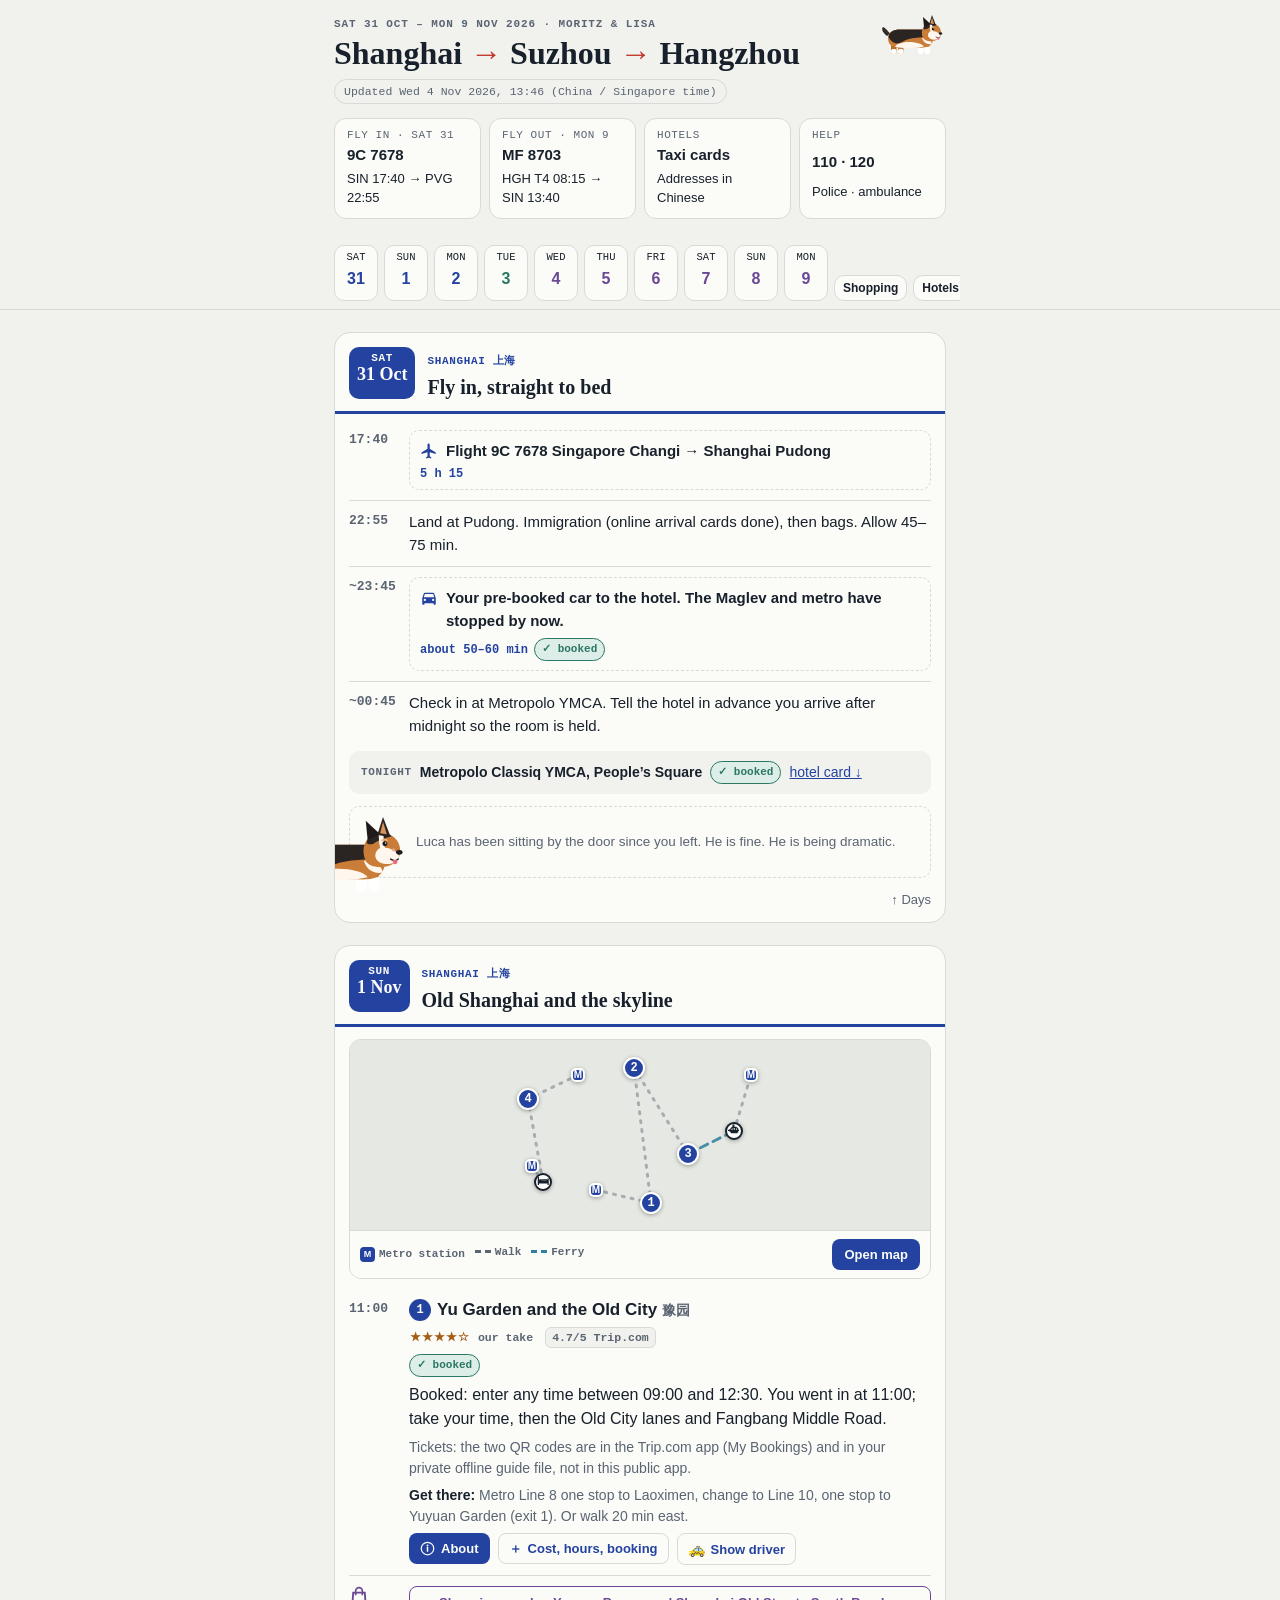
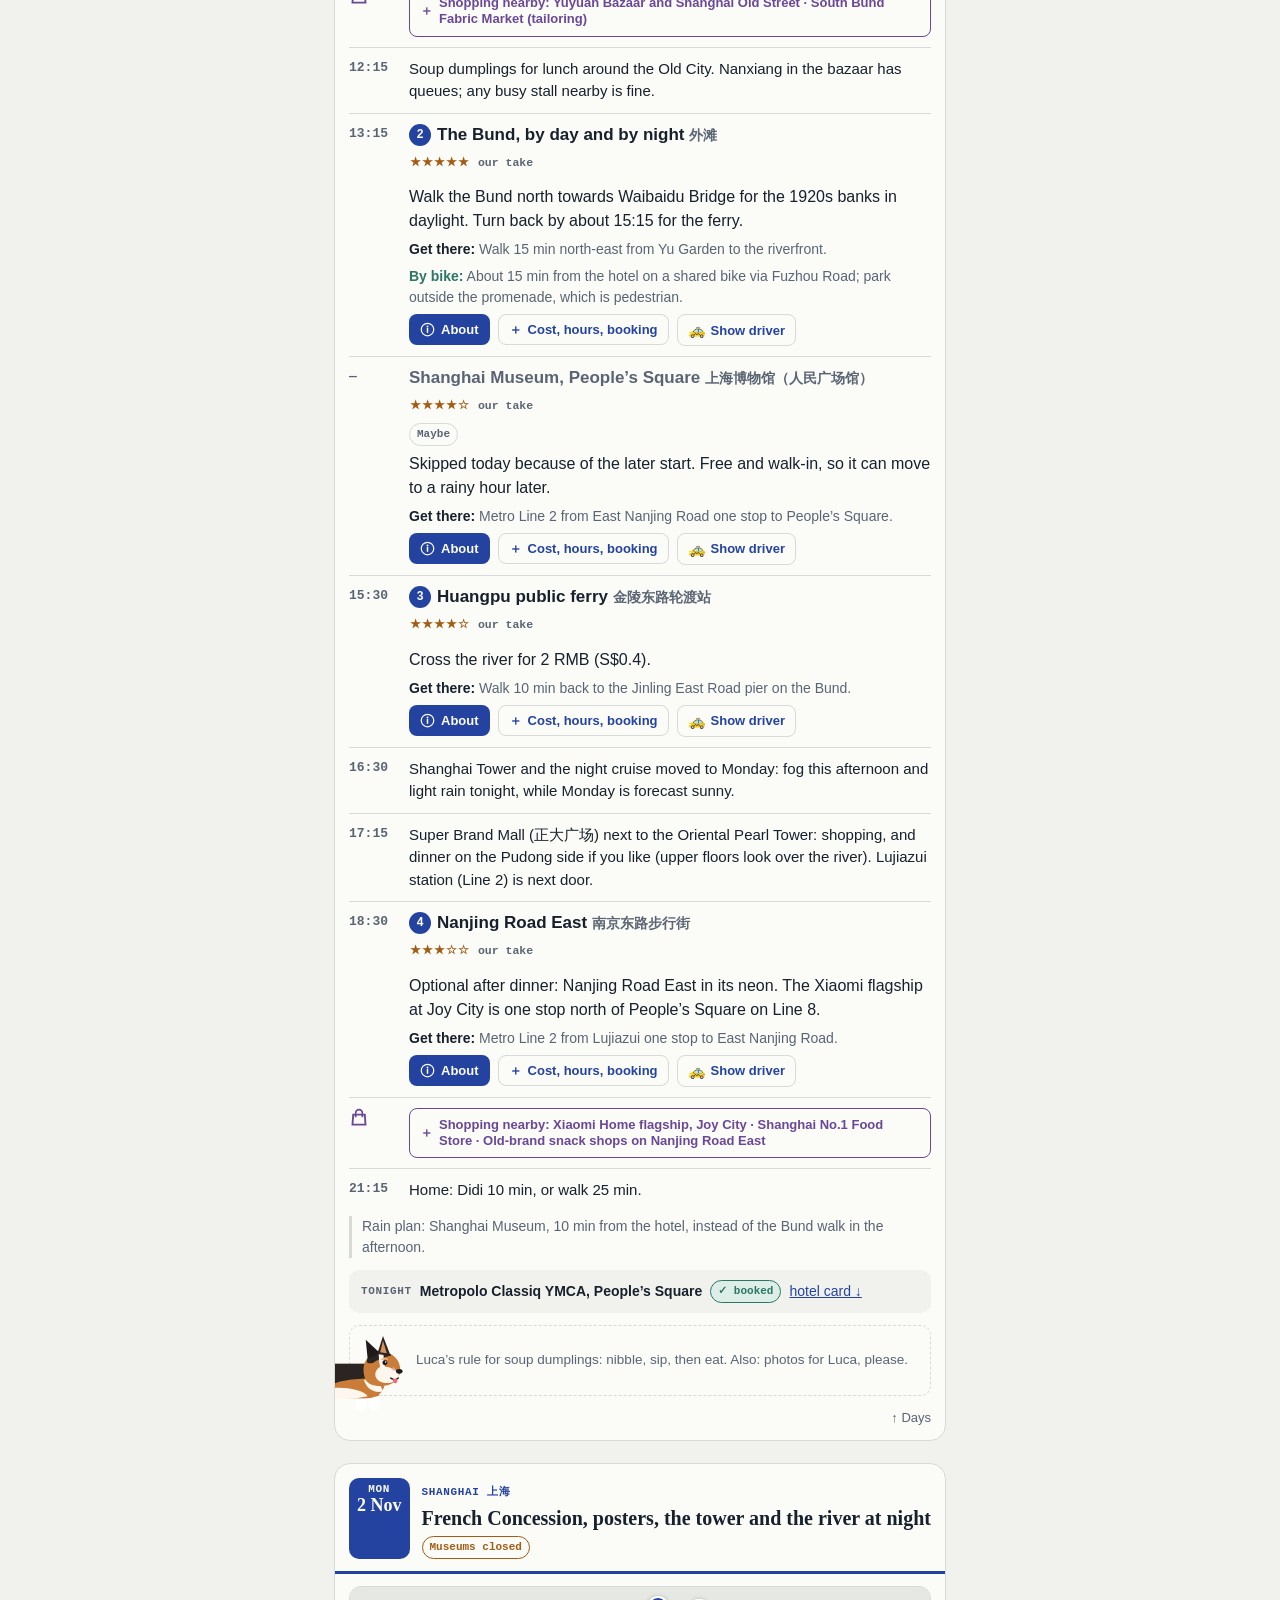
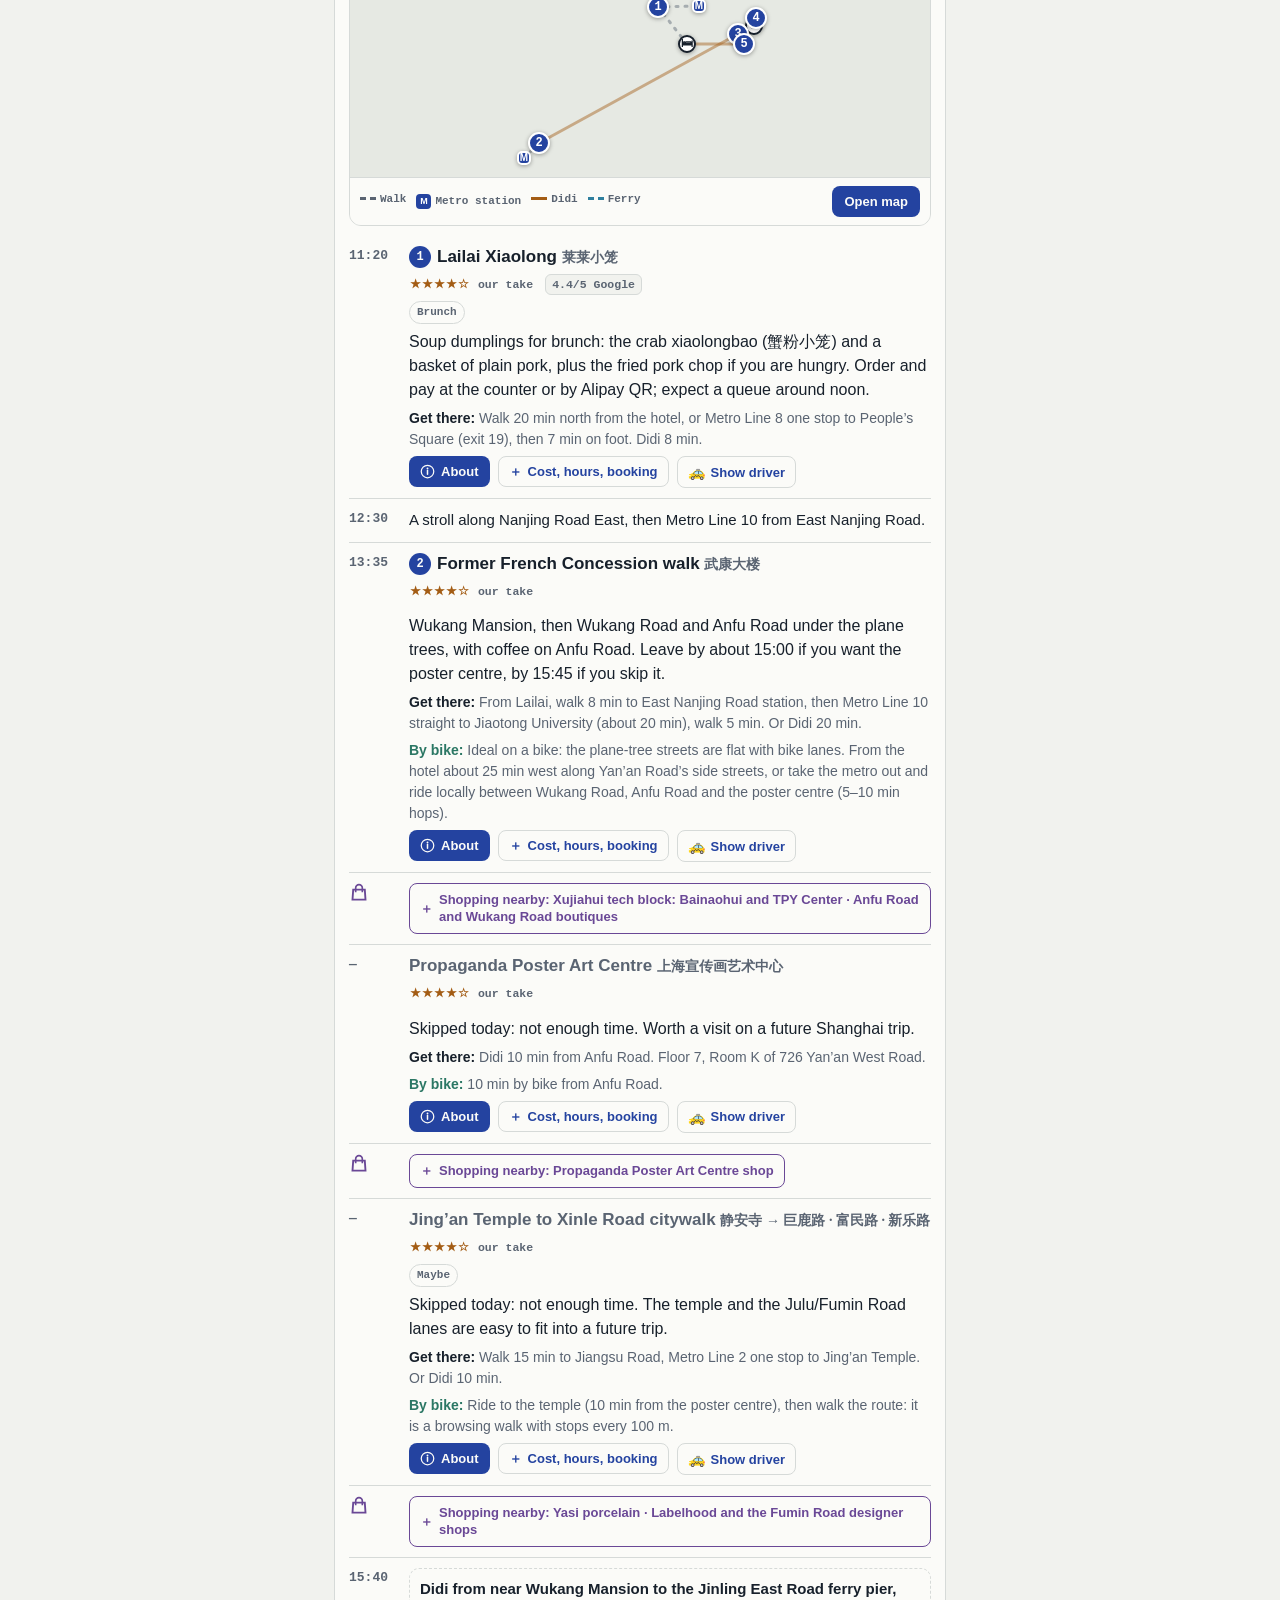
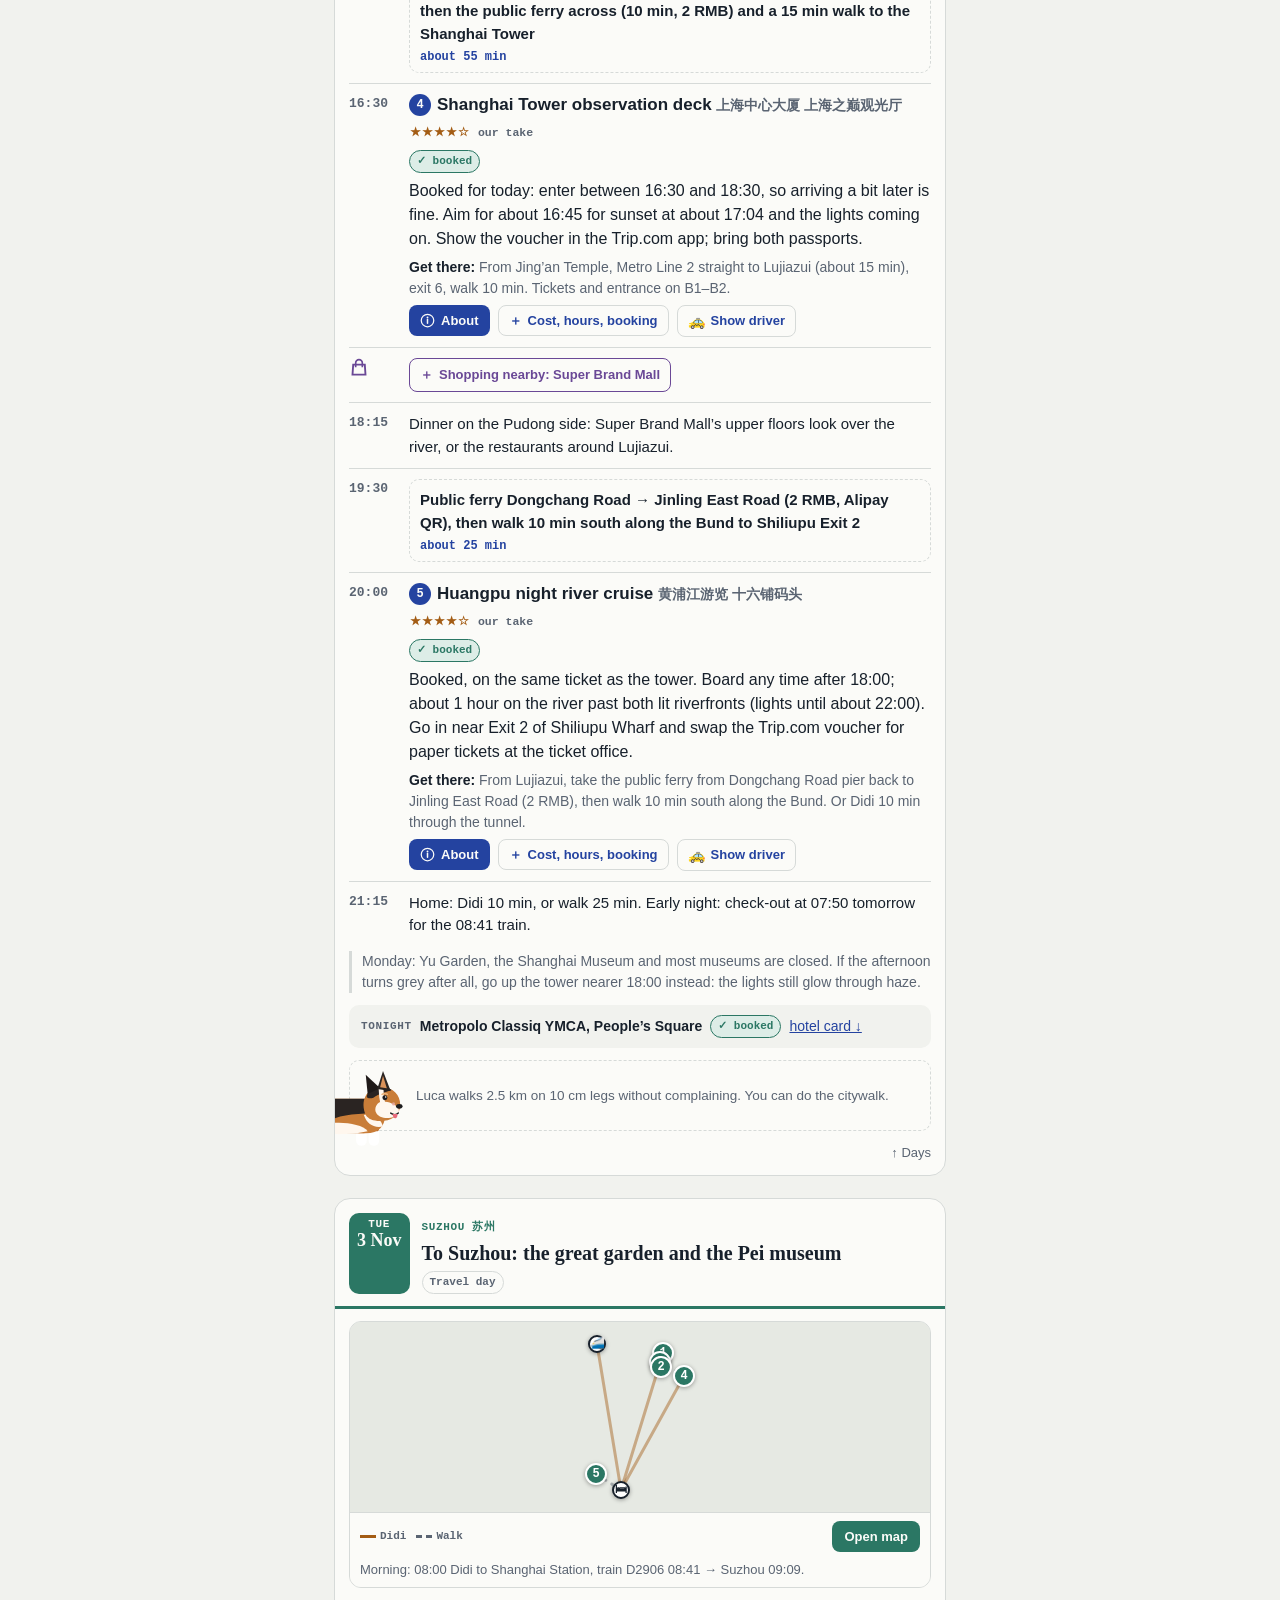
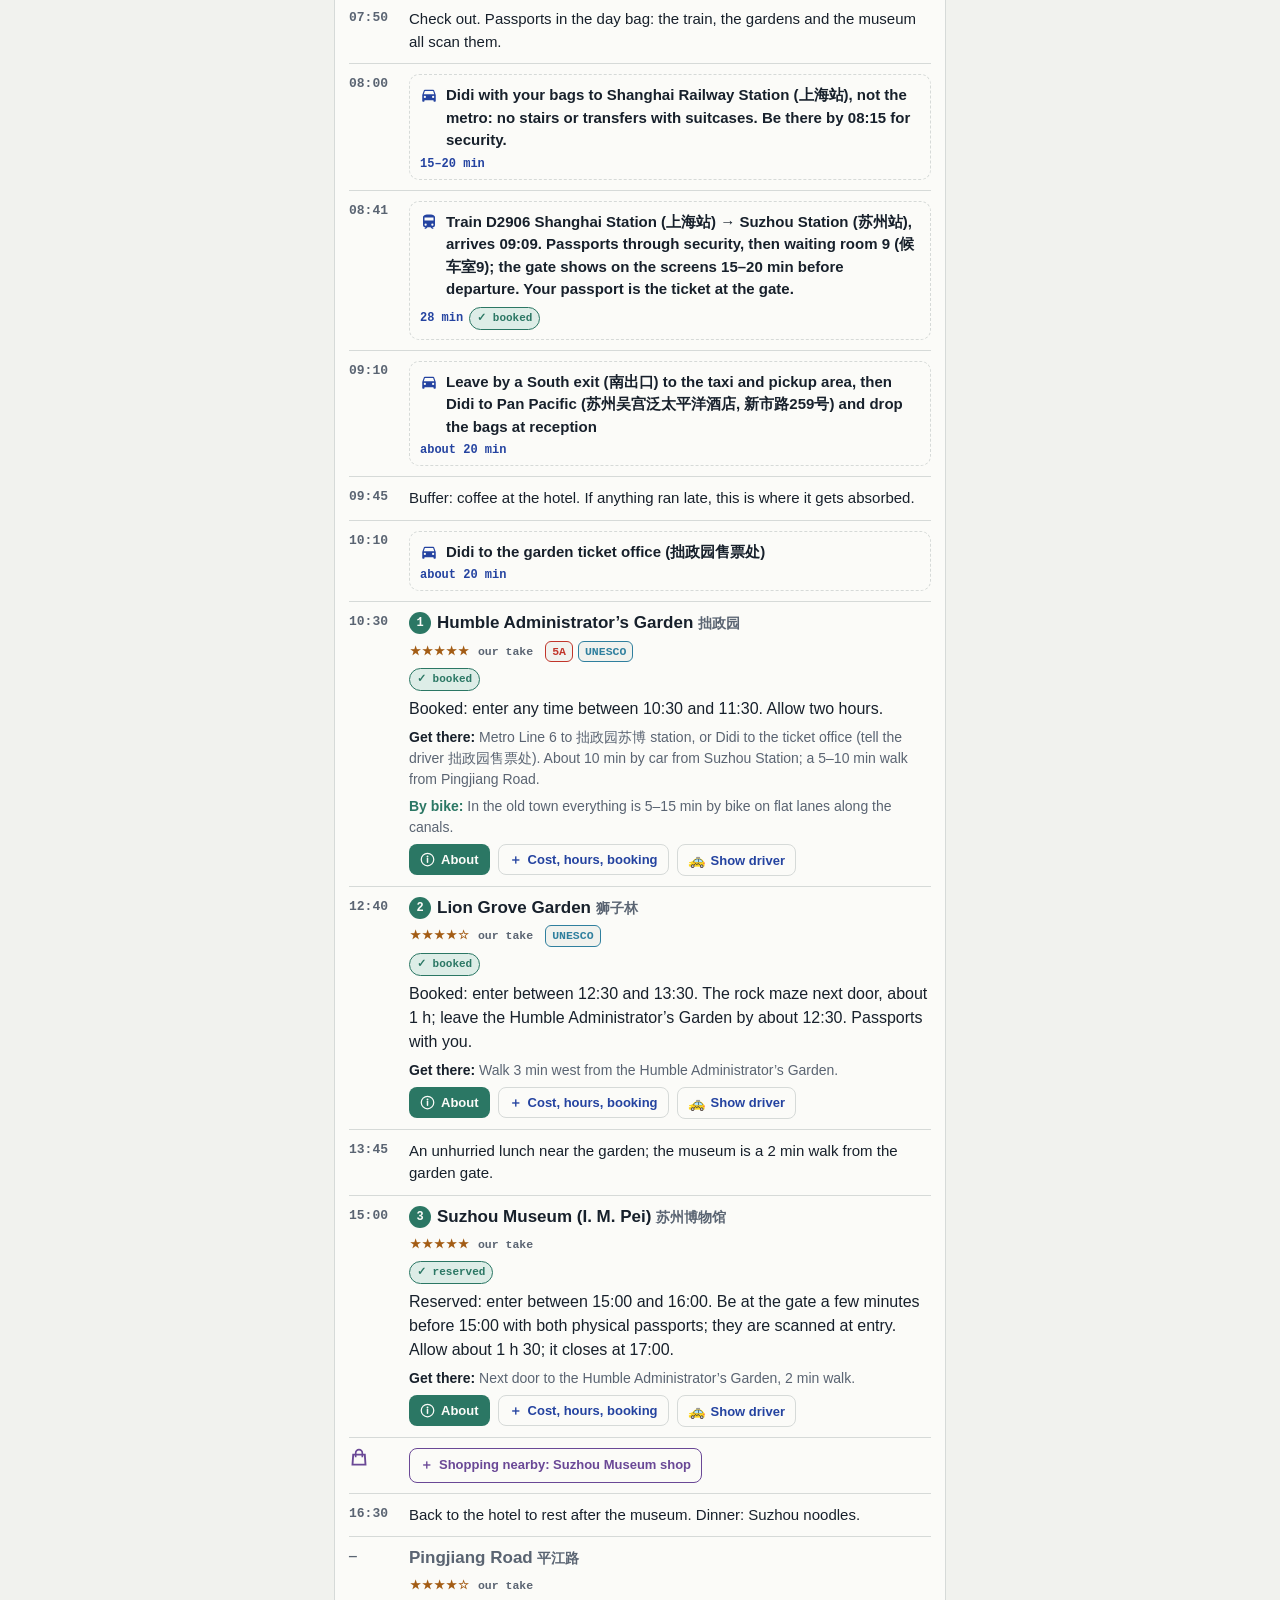
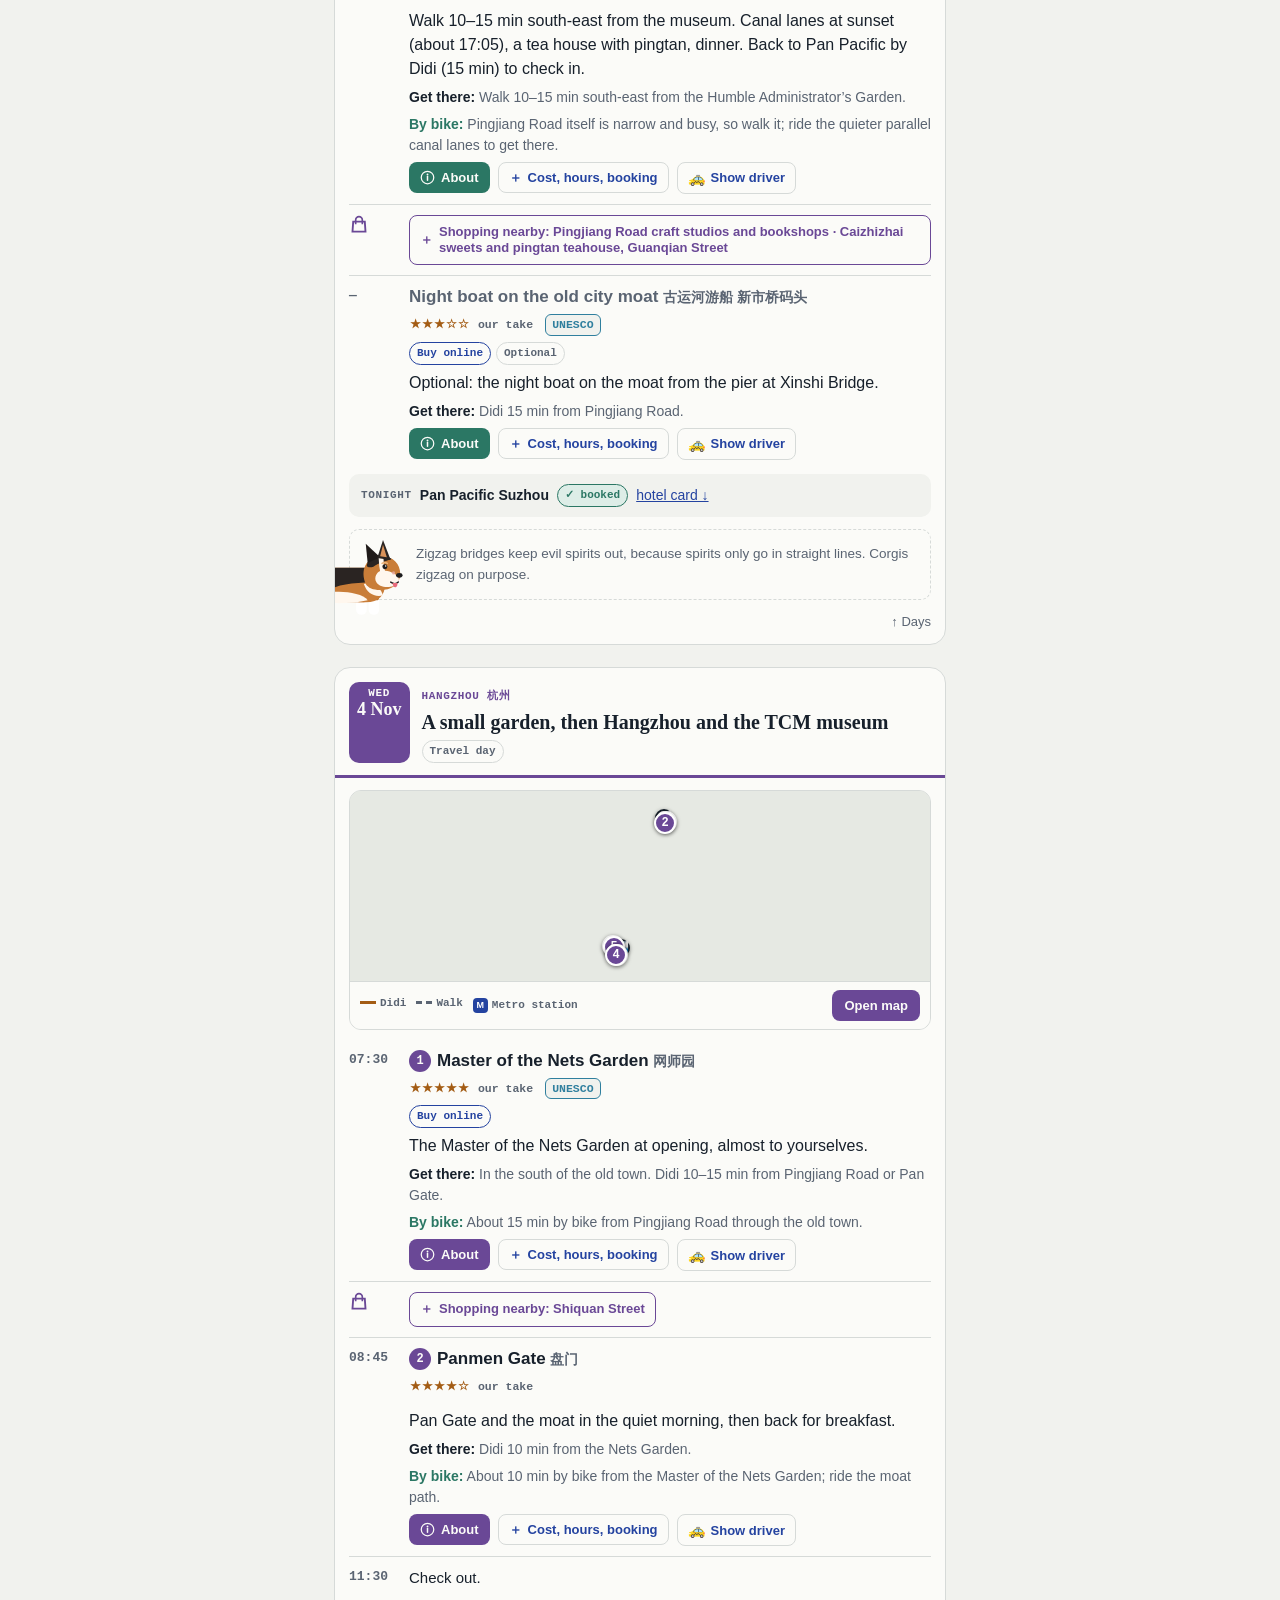
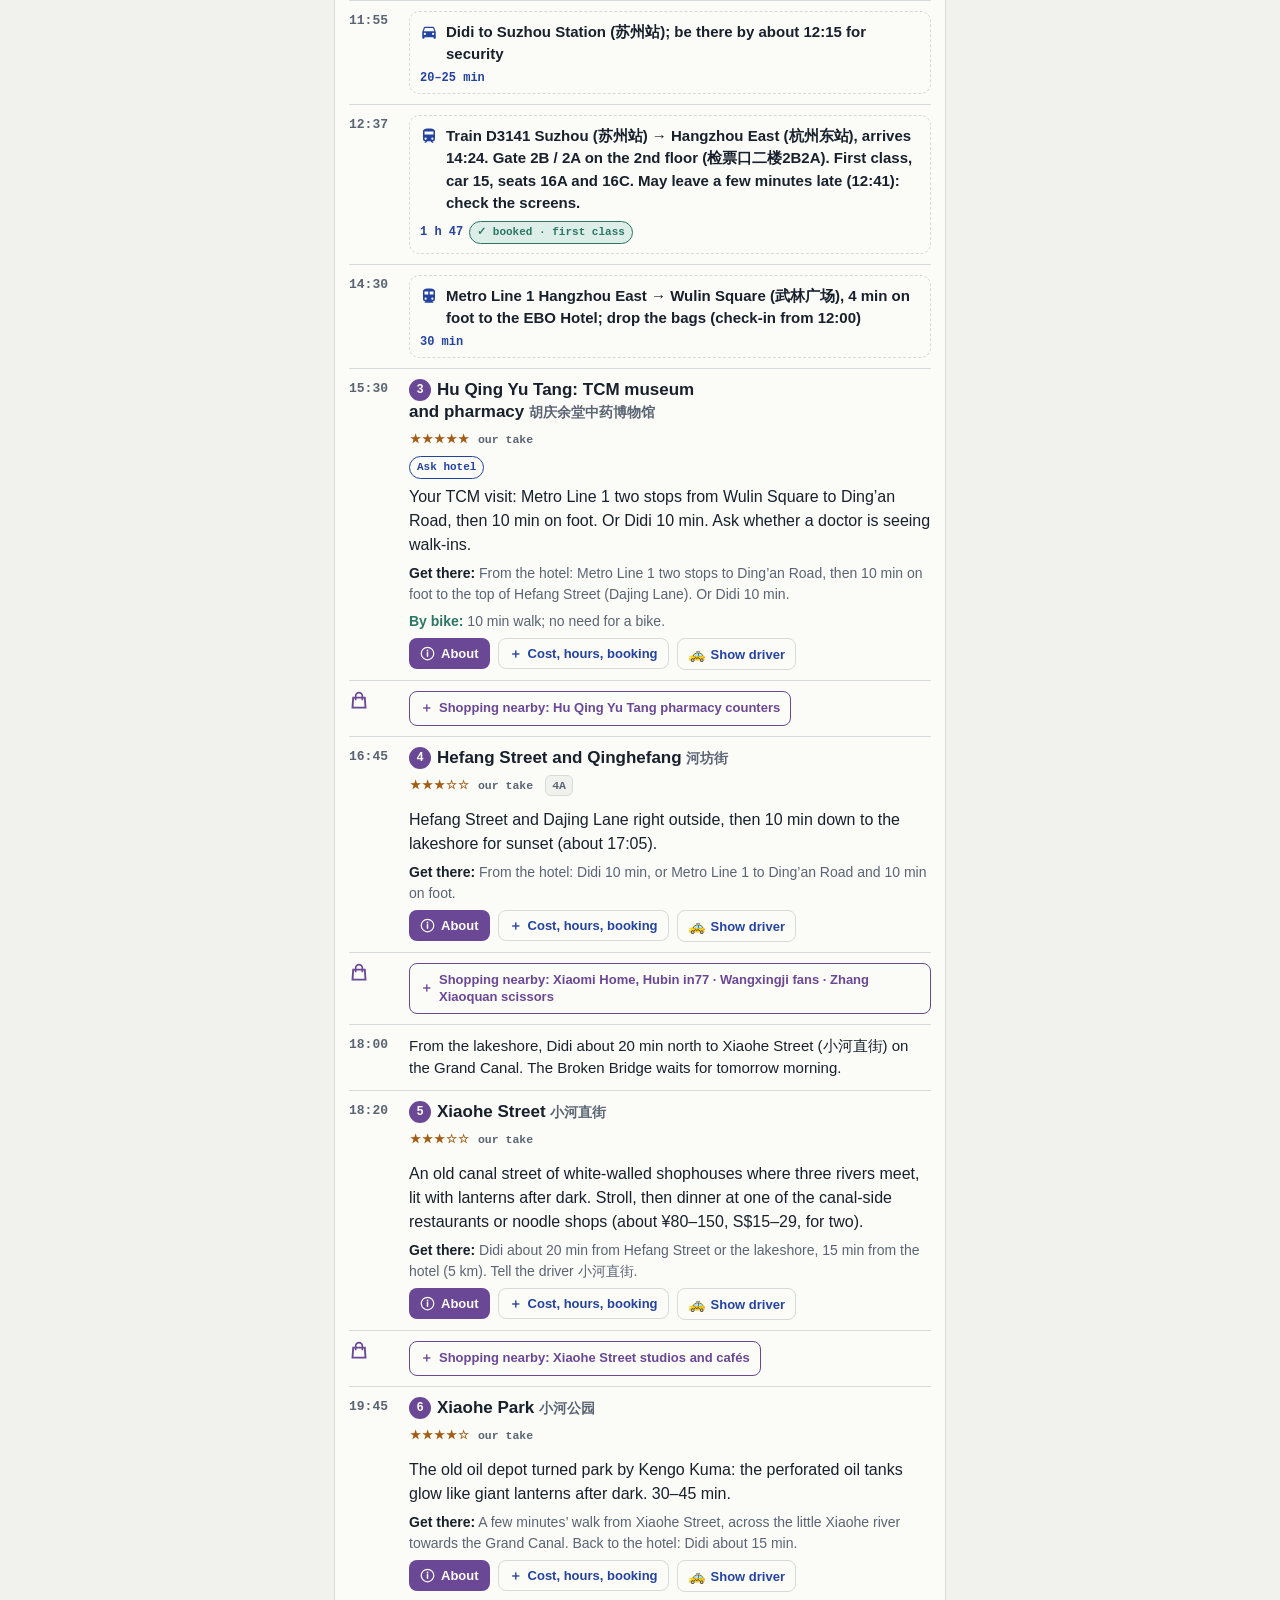
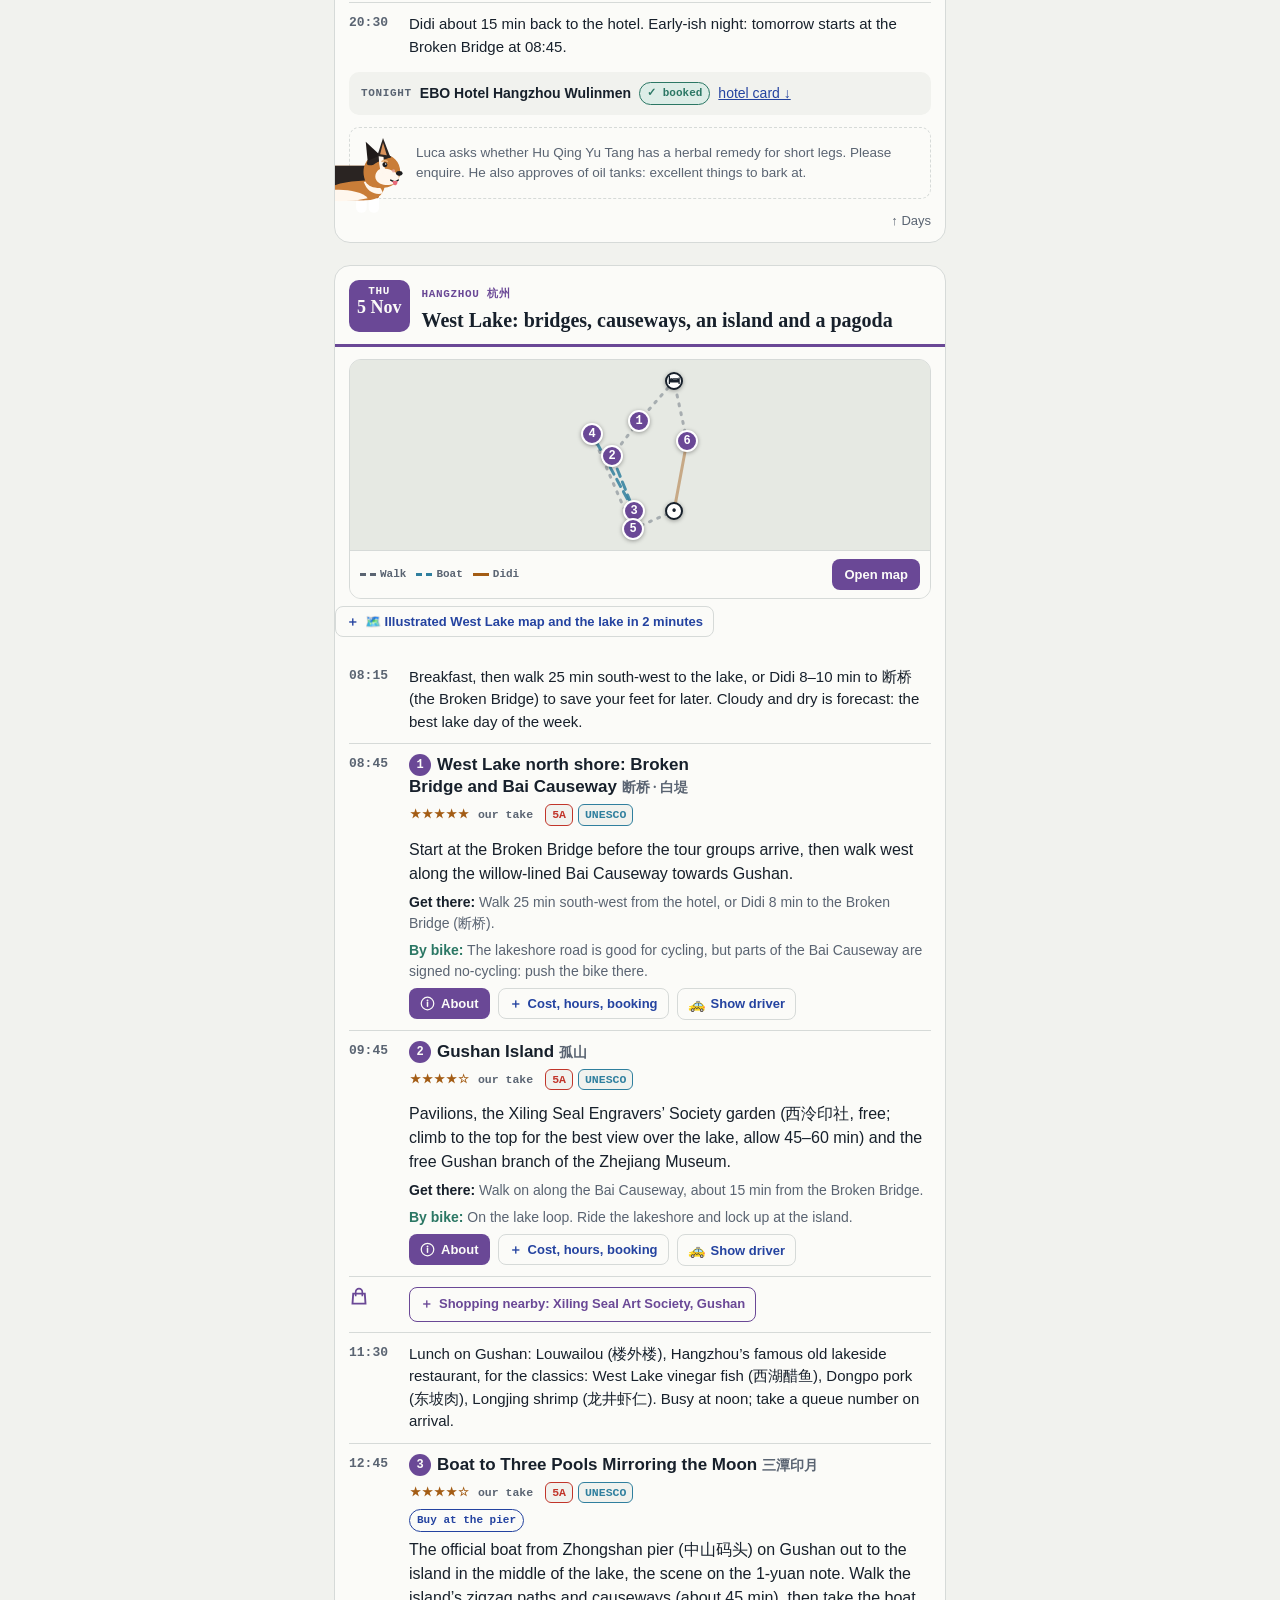
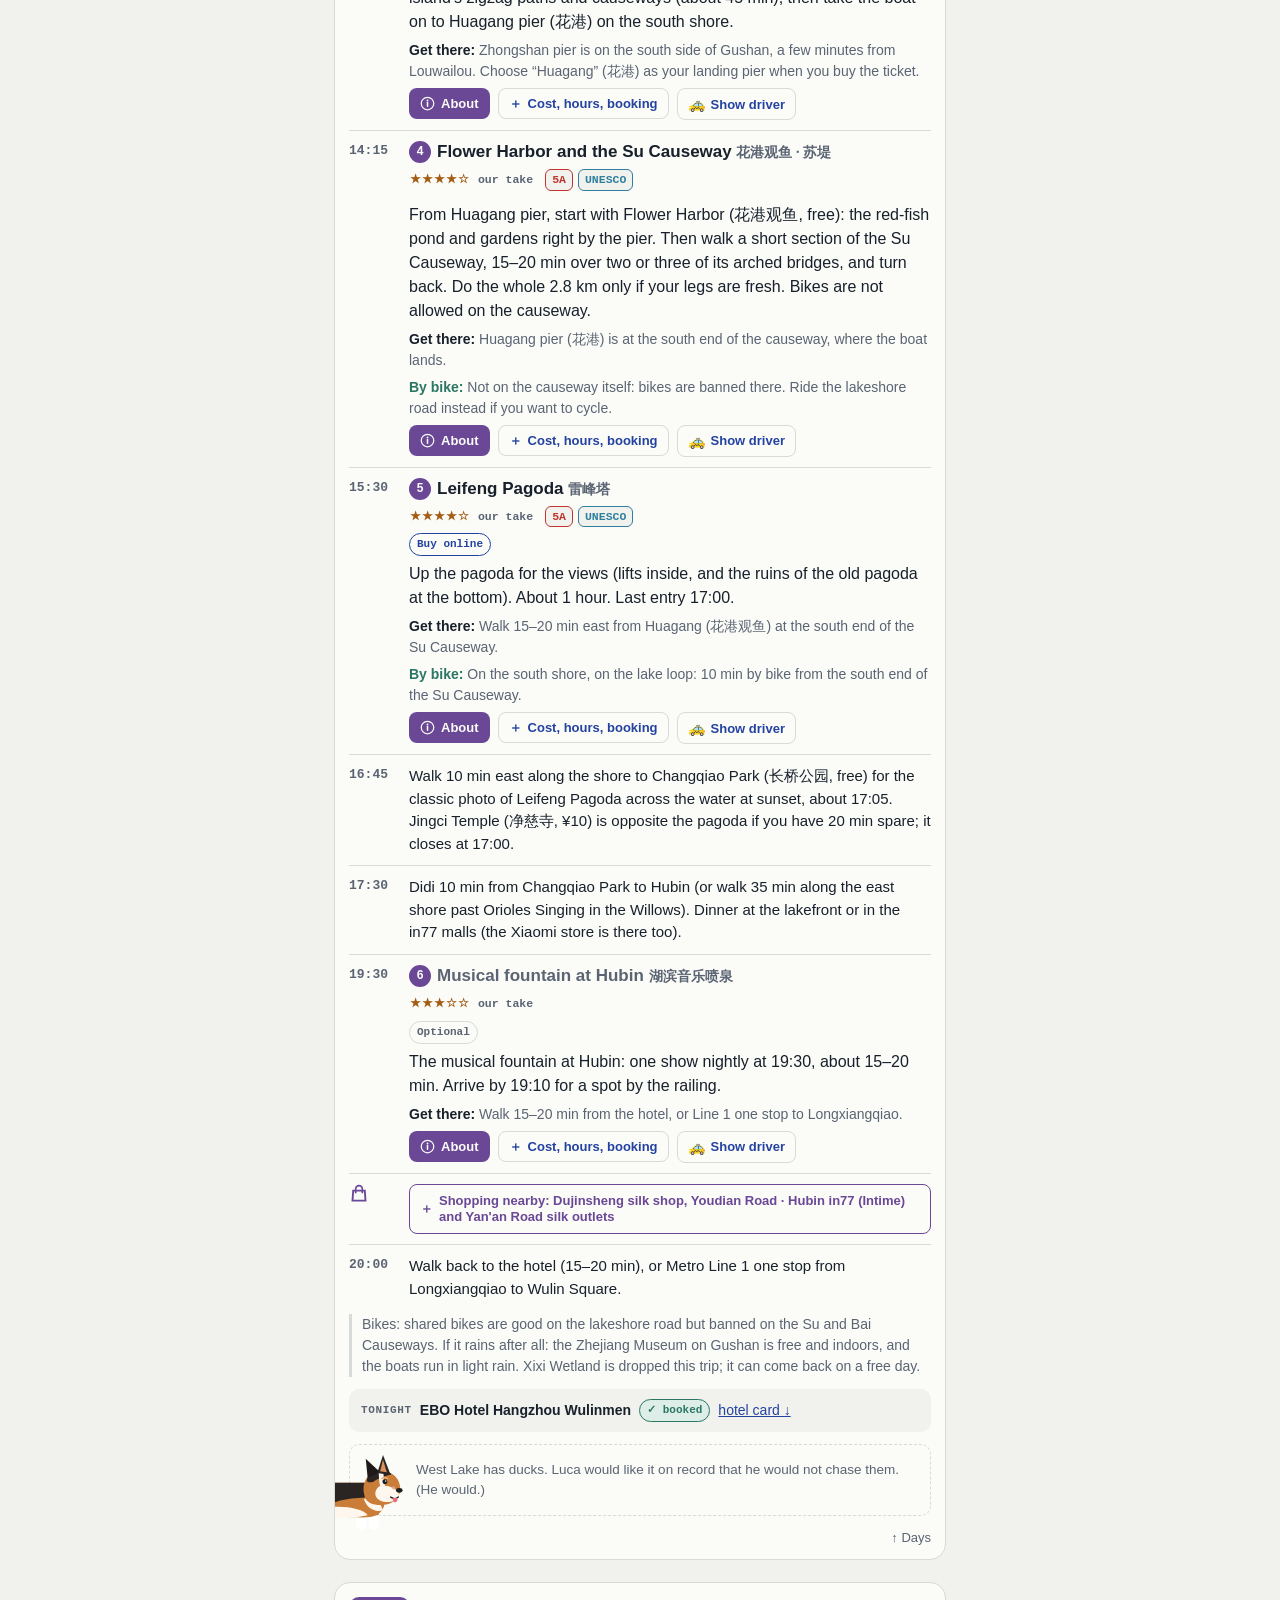
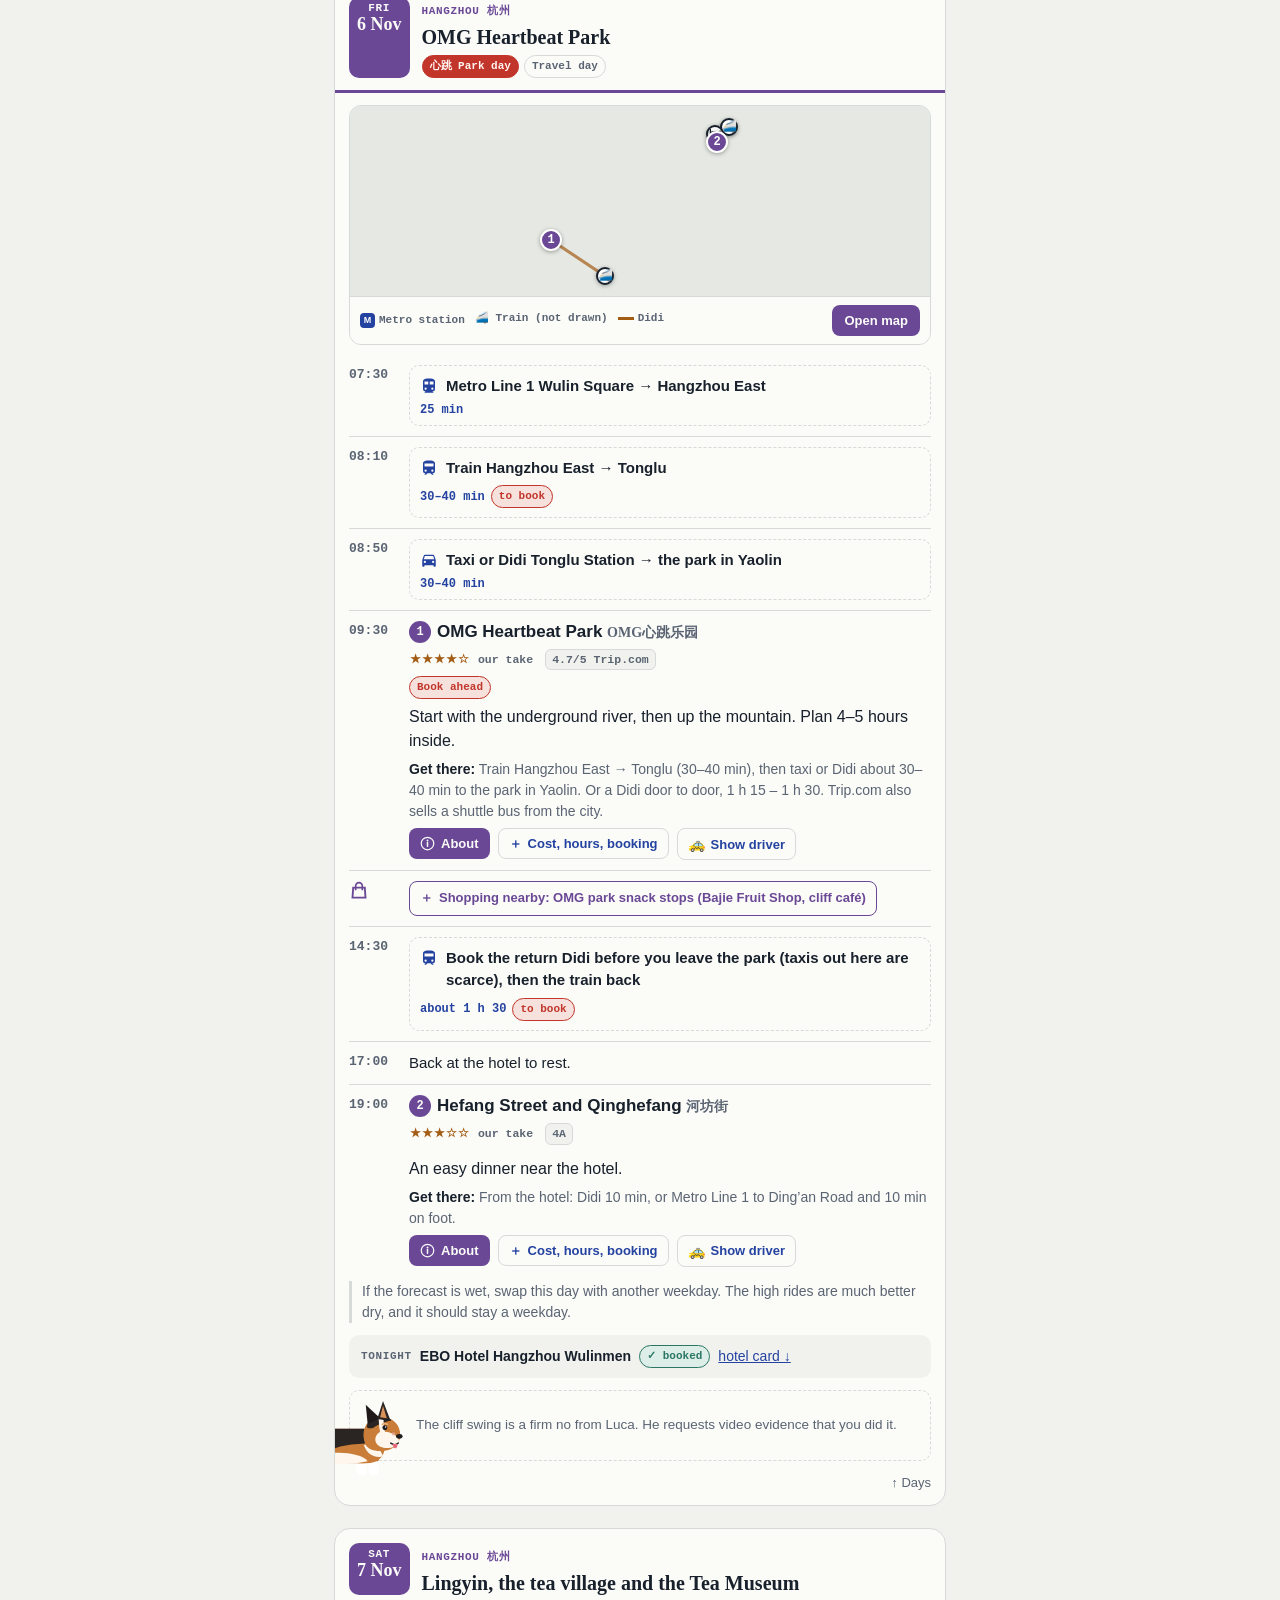
==== commit 4afd45a3: "Tonight: Xiaohe Street and Xiaohe Park; privacy gate; map opens on the current tab Co-Authored-By: C" ====
--- a/index.html
+++ b/index.html
@@ -1010,7 +1010,7 @@
 <div class="wrap masthead" id="top">
   <p class="k">Sat 31 Oct – Mon 9 Nov 2026 · Moritz &amp; Lisa</p>
   <h1>Shanghai <span class="ar">→</span> Suzhou <span class="ar">→</span> Hangzhou</h1>
-  <p class="stamp">Updated <time datetime="2026-11-04T13:38+08:00">Wed 4 Nov 2026, 13:38</time> (China / Singapore time)</p>
+  <p class="stamp">Updated <time datetime="2026-11-04T13:46+08:00">Wed 4 Nov 2026, 13:46</time> (China / Singapore time)</p>
   <div class="quick">
     <a href="#d0"><span>Fly in · Sat 31</span><b>9C 7678</b>SIN 17:40 → PVG 22:55</a>
     <a href="#d9"><span>Fly out · Mon 9</span><b>MF 8703</b>HGH T4 08:15 → SIN 13:40</a>
@@ -1382,7 +1382,7 @@
     </div></li><li class="it shop"><span class="t"><svg viewBox="0 0 24 24" aria-hidden="true"><path fill="currentColor" d="M7 7V6a5 5 0 0 1 10 0v1h3l1 14H3L4 7h3Zm2 0h6V6a3 3 0 0 0-6 0v1Zm-2.9 2-.7 10h13.2l-.7-10H17v2h-2V9H9v2H7V9h-.9Z"/></svg></span><div class="c"><details class="shopd"><summary>Shopping nearby: Hu Qing Yu Tang pharmacy counters</summary><div class="shops"><article class="sh"><h5>Hu Qing Yu Tang pharmacy counters <span class="zh">胡庆余堂 国药号</span></h5><p class="kind">Shop · Inside the museum complex, Dajing Lane · About 08:30–17:00</p><p><b>Buy:</b> TCM products from a 150-year-old pharmacy: herbal teas, tonics and the house&#x27;s own patent medicines. A trustworthy place to buy if you are curious about TCM; customers get free seasonal herbal tea.</p><p class="watch"><b>Watch out:</b> Check whether any herbal or animal-derived product can be taken into Singapore before buying.</p><p class="maps"><a href="https://uri.amap.com/marker?position=120.169,30.2418&name=胡庆余堂 国药号&coordinate=wgs84&callnative=1">Amap</a><a href="https://maps.apple.com/?ll=30.2418,120.169&q=胡庆余堂 国药号">Apple Maps</a></p></article></div></details></div></li><li class="it stop" data-o="hefang"><span class="t">16:45</span><div class="c">
       <h4>Hefang Street and Qinghefang <span class="zh">河坊街</span></h4>
       <div class="chips"></div>
-      <p>Hefang Street and Dajing Lane right outside, then the lakeshore for sunset (about 17:05).</p>
+      <p>Hefang Street and Dajing Lane right outside, then 10 min down to the lakeshore for sunset (about 17:05).</p>
       <p class="go"><b>Get there:</b> From the hotel: Didi 10 min, or Metro Line 1 to Ding’an Road and 10 min on foot.</p>
       
       <details class="more"><summary>Cost, hours, booking</summary><dl>
@@ -1390,18 +1390,27 @@
         <dt>Booking</dt><dd>No booking needed.</dd>
         <dt>What it is</dt><dd>An old commercial street of traditional shops, pharmacies and snack stalls. Busy and touristy, good for an evening wander and street food.</dd></dl></details>
       <details class="taxi"><summary>Show driver</summary><div class="card"><p class="say">请带我去</p><p class="big">河坊街</p><p class="en">“Please take me to Hefang Street and Qinghefang”</p><p class="maps"><a href="https://uri.amap.com/search?keyword=%E6%B2%B3%E5%9D%8A%E8%A1%97&city=%E6%9D%AD%E5%B7%9E">Amap</a><a href="https://maps.apple.com/?q=%E6%B2%B3%E5%9D%8A%E8%A1%97">Apple Maps</a></p></div></details>
-    </div></li><li class="it shop"><span class="t"><svg viewBox="0 0 24 24" aria-hidden="true"><path fill="currentColor" d="M7 7V6a5 5 0 0 1 10 0v1h3l1 14H3L4 7h3Zm2 0h6V6a3 3 0 0 0-6 0v1Zm-2.9 2-.7 10h13.2l-.7-10H17v2h-2V9H9v2H7V9h-.9Z"/></svg></span><div class="c"><details class="shopd"><summary>Shopping nearby: Xiaomi Home, Hubin in77 · Wangxingji fans · Zhang Xiaoquan scissors</summary><div class="shops"><article class="sh"><h5>Xiaomi Home, Hubin in77 <span class="zh">小米之家（湖滨银泰in77店）</span></h5><p class="kind">Shop · 5–10 min from your hotel, in the in77 malls along Yan’an Road by the lake</p><p><b>Buy:</b> Xiaomi phones, smart-home gear and gadgets, a short walk from the hotel: easy to drop in on any evening in Hangzhou.</p><p class="watch"><b>Watch out:</b> Map listings show it in in77 C or E zone; check the zone in Amap. Not confirmed as a flagship.</p><p class="maps"><a href="https://uri.amap.com/marker?position=120.1662,30.2565&name=小米之家（湖滨银泰in77店）&coordinate=wgs84&callnative=1">Amap</a><a href="https://maps.apple.com/?ll=30.2565,120.1662&q=小米之家（湖滨银泰in77店）">Apple Maps</a></p></article><article class="sh"><h5>Wangxingji fans <span class="zh">王星记扇庄</span></h5><p class="kind">Shop · On Qinghefang / Hefang Street</p><p><b>Buy:</b> Hangzhou&#x27;s most famous fan-maker, founded in 1875, with over 10,000 designs. Look for the classic black-paper fans (黑纸扇) and fragrant sandalwood fans (檀香扇), a light, typical Hangzhou gift.</p><p class="watch"><b>Watch out:</b> Buy in the brand&#x27;s own shop; cheap &#x27;Wangxingji&#x27; fans at stalls nearby may not be genuine.</p><p class="maps"><a href="https://uri.amap.com/marker?position=120.167,30.2425&name=王星记扇庄&coordinate=wgs84&callnative=1">Amap</a><a href="https://maps.apple.com/?ll=30.2425,120.167&q=王星记扇庄">Apple Maps</a></p></article><article class="sh"><h5>Zhang Xiaoquan scissors <span class="zh">张小泉剪刀（河坊街232号）</span></h5><p class="kind">Shop · On Hefang Street, No. 232</p><p><b>Buy:</b> Scissors from a brand dating to 1628, once supplied to the Qing palace; the forging technique is national intangible heritage. Kitchen, tailor&#x27;s and small embroidery scissors are useful, compact gifts.</p><p class="watch"><b>Watch out:</b> Scissors and knives must go in checked luggage, not carry-on.</p><p class="maps"><a href="https://uri.amap.com/marker?position=120.1685,30.2422&name=张小泉剪刀（河坊街232号）&coordinate=wgs84&callnative=1">Amap</a><a href="https://maps.apple.com/?ll=30.2422,120.1685&q=张小泉剪刀（河坊街232号）">Apple Maps</a></p></article></div></details></div></li><li class="it note"><span class="t">19:00</span><div class="c"><p>Dinner around the Hubin lakefront, 15–20 min on foot from the hotel (or Line 1 one stop to Longxiangqiao).</p></div></li><li class="it stop" data-o="lakenorth"><span class="t">20:15</span><div class="c">
-      <h4>West Lake north shore: Broken Bridge and Bai Causeway <span class="zh">断桥 · 白堤</span></h4>
+    </div></li><li class="it shop"><span class="t"><svg viewBox="0 0 24 24" aria-hidden="true"><path fill="currentColor" d="M7 7V6a5 5 0 0 1 10 0v1h3l1 14H3L4 7h3Zm2 0h6V6a3 3 0 0 0-6 0v1Zm-2.9 2-.7 10h13.2l-.7-10H17v2h-2V9H9v2H7V9h-.9Z"/></svg></span><div class="c"><details class="shopd"><summary>Shopping nearby: Xiaomi Home, Hubin in77 · Wangxingji fans · Zhang Xiaoquan scissors</summary><div class="shops"><article class="sh"><h5>Xiaomi Home, Hubin in77 <span class="zh">小米之家（湖滨银泰in77店）</span></h5><p class="kind">Shop · 5–10 min from your hotel, in the in77 malls along Yan’an Road by the lake</p><p><b>Buy:</b> Xiaomi phones, smart-home gear and gadgets, a short walk from the hotel: easy to drop in on any evening in Hangzhou.</p><p class="watch"><b>Watch out:</b> Map listings show it in in77 C or E zone; check the zone in Amap. Not confirmed as a flagship.</p><p class="maps"><a href="https://uri.amap.com/marker?position=120.1662,30.2565&name=小米之家（湖滨银泰in77店）&coordinate=wgs84&callnative=1">Amap</a><a href="https://maps.apple.com/?ll=30.2565,120.1662&q=小米之家（湖滨银泰in77店）">Apple Maps</a></p></article><article class="sh"><h5>Wangxingji fans <span class="zh">王星记扇庄</span></h5><p class="kind">Shop · On Qinghefang / Hefang Street</p><p><b>Buy:</b> Hangzhou&#x27;s most famous fan-maker, founded in 1875, with over 10,000 designs. Look for the classic black-paper fans (黑纸扇) and fragrant sandalwood fans (檀香扇), a light, typical Hangzhou gift.</p><p class="watch"><b>Watch out:</b> Buy in the brand&#x27;s own shop; cheap &#x27;Wangxingji&#x27; fans at stalls nearby may not be genuine.</p><p class="maps"><a href="https://uri.amap.com/marker?position=120.167,30.2425&name=王星记扇庄&coordinate=wgs84&callnative=1">Amap</a><a href="https://maps.apple.com/?ll=30.2425,120.167&q=王星记扇庄">Apple Maps</a></p></article><article class="sh"><h5>Zhang Xiaoquan scissors <span class="zh">张小泉剪刀（河坊街232号）</span></h5><p class="kind">Shop · On Hefang Street, No. 232</p><p><b>Buy:</b> Scissors from a brand dating to 1628, once supplied to the Qing palace; the forging technique is national intangible heritage. Kitchen, tailor&#x27;s and small embroidery scissors are useful, compact gifts.</p><p class="watch"><b>Watch out:</b> Scissors and knives must go in checked luggage, not carry-on.</p><p class="maps"><a href="https://uri.amap.com/marker?position=120.1685,30.2422&name=张小泉剪刀（河坊街232号）&coordinate=wgs84&callnative=1">Amap</a><a href="https://maps.apple.com/?ll=30.2422,120.1685&q=张小泉剪刀（河坊街232号）">Apple Maps</a></p></article></div></details></div></li><li class="it note"><span class="t">18:00</span><div class="c"><p>From the lakeshore, Didi about 20 min north to Xiaohe Street (小河直街) on the Grand Canal. The Broken Bridge waits for tomorrow morning.</p></div></li><li class="it stop" data-o="xiaohe"><span class="t">18:20</span><div class="c">
+      <h4>Xiaohe Street <span class="zh">小河直街</span></h4>
       <div class="chips"></div>
-      <p>A night walk to the Broken Bridge and onto the Bai Causeway.</p>
-      <p class="go"><b>Get there:</b> Walk 15–20 min south-west from the hotel to the lake at Hubin (or Line 1 one stop to Longxiangqiao), then 20 min north along the shore.</p>
-      <p class="go bike"><b>By bike:</b> The lakeshore road is good for cycling, but parts of the Bai Causeway are signed no-cycling: push the bike there.</p>
-      <details class="more"><summary>Cost, hours, booking</summary><dl>
-        <dt>Cost</dt><dd>Free</dd><dt>Open</dt><dd>Always open</dd>
+      <p>An old canal street of white-walled shophouses where three rivers meet, lit with lanterns after dark. Stroll, then dinner at one of the canal-side restaurants or noodle shops (about ¥80–150, S$15–29, for two).</p>
+      <p class="go"><b>Get there:</b> Didi about 20 min from Hefang Street or the lakeshore, 15 min from the hotel (5 km). Tell the driver 小河直街.</p>
+      <details class="more"><summary>Cost, hours, booking</summary><dl>
+        <dt>Cost</dt><dd>Free</dd><dt>Open</dt><dd>Any time; shops and restaurants until about 21:00–22:00</dd>
         <dt>Booking</dt><dd>No booking needed.</dd>
-        <dt>What it is</dt><dd>The classic first walk: along the lakeshore to the Broken Bridge, then out across the willow-lined Bai Causeway. Early morning is quiet; weekends are packed by 10:00.</dd></dl></details>
-      <details class="taxi"><summary>Show driver</summary><div class="card"><p class="say">请带我去</p><p class="big">断桥 · 白堤</p><p class="en">“Please take me to West Lake north shore: Broken Bridge and Bai Causeway”</p><p class="maps"><a href="https://uri.amap.com/search?keyword=%E6%96%AD%E6%A1%A5&city=%E6%9D%AD%E5%B7%9E">Amap</a><a href="https://maps.apple.com/?q=%E6%96%AD%E6%A1%A5">Apple Maps</a></p></div></details>
-    </div></li></ol>
+        <dt>What it is</dt><dd>A quiet canal-side lane of whitewashed houses, small cafés and snack shops, prettiest when the lights come on. Less touristy than Hefang Street.</dd></dl></details>
+      <details class="taxi"><summary>Show driver</summary><div class="card"><p class="say">请带我去</p><p class="big">小河直街</p><p class="en">“Please take me to Xiaohe Street”</p><p class="maps"><a href="https://uri.amap.com/search?keyword=%E5%B0%8F%E6%B2%B3%E7%9B%B4%E8%A1%97&city=%E6%9D%AD%E5%B7%9E">Amap</a><a href="https://maps.apple.com/?q=%E5%B0%8F%E6%B2%B3%E7%9B%B4%E8%A1%97%20%E6%9D%AD%E5%B7%9E">Apple Maps</a></p></div></details>
+    </div></li><li class="it shop"><span class="t"><svg viewBox="0 0 24 24" aria-hidden="true"><path fill="currentColor" d="M7 7V6a5 5 0 0 1 10 0v1h3l1 14H3L4 7h3Zm2 0h6V6a3 3 0 0 0-6 0v1Zm-2.9 2-.7 10h13.2l-.7-10H17v2h-2V9H9v2H7V9h-.9Z"/></svg></span><div class="c"><details class="shopd"><summary>Shopping nearby: Xiaohe Street studios and cafés</summary><div class="shops"><article class="sh"><h5>Xiaohe Street studios and cafés <span class="zh">小河直街</span></h5><p class="kind">Shopping street · On the street itself; 20 min walk south of Gongchen Bridge</p><p><b>Buy:</b> Small-studio pottery, leather goods, blue calico (indigo-printed cotton) and metalwork; Jiangnan snacks such as Dingsheng cake, osmanthus cake and orange-peel cake.</p><p class="watch"><b>Watch out:</b> Studios are small and keep irregular hours; mornings some are still closed.</p><p class="maps"><a href="https://uri.amap.com/marker?position=120.141,30.3065&name=小河直街&coordinate=wgs84&callnative=1">Amap</a><a href="https://maps.apple.com/?ll=30.3065,120.141&q=小河直街">Apple Maps</a></p></article></div></details></div></li><li class="it stop" data-o="xiaohepark"><span class="t">19:45</span><div class="c">
+      <h4>Xiaohe Park <span class="zh">小河公园</span></h4>
+      <div class="chips"></div>
+      <p>The old oil depot turned park by Kengo Kuma: the perforated oil tanks glow like giant lanterns after dark. 30–45 min.</p>
+      <p class="go"><b>Get there:</b> A few minutes’ walk from Xiaohe Street, across the little Xiaohe river towards the Grand Canal. Back to the hotel: Didi about 15 min.</p>
+      <details class="more"><summary>Cost, hours, booking</summary><dl>
+        <dt>Cost</dt><dd>Free</dd><dt>Open</dt><dd>Public park; the tanks are lit in the evening</dd>
+        <dt>Booking</dt><dd>No booking needed.</dd>
+        <dt>What it is</dt><dd>A 1950s Sinopec oil depot (closed 2019) turned into a canal-side park, with old warehouses, oil tanks and a leaf-patterned canopy.</dd></dl></details>
+      <details class="taxi"><summary>Show driver</summary><div class="card"><p class="say">请带我去</p><p class="big">小河公园</p><p class="en">“Please take me to Xiaohe Park”</p><p class="maps"><a href="https://uri.amap.com/search?keyword=%E5%B0%8F%E6%B2%B3%E5%85%AC%E5%9B%AD&city=%E6%9D%AD%E5%B7%9E">Amap</a><a href="https://maps.apple.com/?q=%E5%B0%8F%E6%B2%B3%E5%85%AC%E5%9B%AD%20%E6%9D%AD%E5%B7%9E">Apple Maps</a></p></div></details>
+    </div></li><li class="it note"><span class="t">20:30</span><div class="c"><p>Didi about 15 min back to the hotel. Early-ish night: tomorrow starts at the Broken Bridge at 08:45.</p></div></li></ol>
     
     <div class="tonight"><span class="lbl">Tonight</span> <b>EBO Hotel Hangzhou Wulinmen</b> <span class="chip ok">✓ booked</span> <a href="#hotel-hz">hotel card ↓</a></div>
     <div class="lucatip"><svg xmlns="http://www.w3.org/2000/svg" viewBox="80 -8 48 56" class="luca">
@@ -1431,7 +1440,7 @@
     <path d="M112 38c3 2 6 2 8 0" stroke="#1D1D1F" stroke-width="1.4" fill="none" stroke-linecap="round"/>
     <path class="l-tongue" d="M114 39c0 5 4 6 5 2v-2z" fill="#E86A7A"/>
   </g>
-</svg><span>Luca asks whether Hu Qing Yu Tang has a herbal remedy for short legs. Please enquire.</span></div>
+</svg><span>Luca asks whether Hu Qing Yu Tang has a herbal remedy for short legs. Please enquire. He also approves of oil tanks: excellent things to bark at.</span></div>
     <a class="top" href="#top">↑ Days</a>
   </section>
 <section class="day" id="d5" data-date="2026-11-05" style="--cc:var(--c-hz)">
@@ -1553,7 +1562,7 @@
     <path d="M112 38c3 2 6 2 8 0" stroke="#1D1D1F" stroke-width="1.4" fill="none" stroke-linecap="round"/>
     <path class="l-tongue" d="M114 39c0 5 4 6 5 2v-2z" fill="#E86A7A"/>
   </g>
-</svg><span>Xixi has ducks. Luca would like it on record that he would not chase them. (He would.)</span></div>
+</svg><span>West Lake has ducks. Luca would like it on record that he would not chase them. (He would.)</span></div>
     <a class="top" href="#top">↑ Days</a>
   </section>
 <section class="day" id="d6" data-date="2026-11-06" style="--cc:var(--c-hz)">
@@ -1721,18 +1730,7 @@
         <dt>Booking</dt><dd>No booking needed.</dd>
         <dt>What it is</dt><dd>A tall stone bridge over the canal and, on its west side, a restored block of old houses with small free museums of fans, paper umbrellas, knives and scissors, all Hangzhou crafts. Good for lunch too.</dd></dl></details>
       <details class="taxi"><summary>Show driver</summary><div class="card"><p class="say">请带我去</p><p class="big">拱宸桥 · 桥西历史街区</p><p class="en">“Please take me to Gongchen Bridge and the Qiaoxi craft museums”</p><p class="maps"><a href="https://uri.amap.com/search?keyword=%E6%8B%B1%E5%AE%B8%E6%A1%A5&city=%E6%9D%AD%E5%B7%9E">Amap</a><a href="https://maps.apple.com/?q=%E6%8B%B1%E5%AE%B8%E6%A1%A5">Apple Maps</a></p></div></details>
-    </div></li><li class="it shop"><span class="t"><svg viewBox="0 0 24 24" aria-hidden="true"><path fill="currentColor" d="M7 7V6a5 5 0 0 1 10 0v1h3l1 14H3L4 7h3Zm2 0h6V6a3 3 0 0 0-6 0v1Zm-2.9 2-.7 10h13.2l-.7-10H17v2h-2V9H9v2H7V9h-.9Z"/></svg></span><div class="c"><details class="shopd"><summary>Shopping nearby: Qiaoxi craft museum shops and workshops</summary><div class="shops"><article class="sh"><h5>Qiaoxi craft museum shops and workshops <span class="zh">桥西历史街区手工艺店</span></h5><p class="kind">Shopping street · 0–3 min; around the Fan, Umbrella and Knife museums west of Gongchen Bridge · Lanes always open; museums 09:00–16:30, usually closed Tuesday</p><p><b>Buy:</b> Hangzhou-style folding fans and DIY lacquer fans, oil-paper or silk umbrellas, scissors, old-style clay figurines, small craft souvenirs. For reference, handmade Wangxingji (王星记) fans run about ¥80–200+ in Hangzhou.</p><p class="watch"><b>Watch out:</b> The famous Zhang Xiaoquan (张小泉) scissors brand&#x27;s verified flagship is on Hefang Street (No. 232) in the old town, not here; check any &#x27;Zhang Xiaoquan&#x27; item for the brand&#x27;s own packaging.</p><p class="maps"><a href="https://uri.amap.com/marker?position=120.1333,30.321&name=桥西历史街区手工艺店&coordinate=wgs84&callnative=1">Amap</a><a href="https://maps.apple.com/?ll=30.321,120.1333&q=桥西历史街区手工艺店">Apple Maps</a></p></article></div></details></div></li><li class="it stop" data-o="xiaohe"><span class="t">14:30</span><div class="c">
-      <h4>Xiaohe Street <span class="zh">小河直街</span></h4>
-      <div class="chips"></div>
-      <p>Walk south along the canal, coffee, and stay for the lights around 17:00 with an early dinner.</p>
-      <p class="go"><b>Get there:</b> Walk 20 min south along the canal from Gongchen Bridge. Back to the hotel: Didi 20 min.</p>
-      <p class="go bike"><b>By bike:</b> 10 min by bike along the canal from Gongchen Bridge.</p>
-      <details class="more"><summary>Cost, hours, booking</summary><dl>
-        <dt>Cost</dt><dd>Free</dd><dt>Open</dt><dd>Any time; best at dusk</dd>
-        <dt>Booking</dt><dd>No booking needed.</dd>
-        <dt>What it is</dt><dd>A quiet canal-side lane of whitewashed houses, small cafés and snack shops, prettiest when the lights come on around 17:00. Less touristy than Hefang Street.</dd></dl></details>
-      <details class="taxi"><summary>Show driver</summary><div class="card"><p class="say">请带我去</p><p class="big">小河直街</p><p class="en">“Please take me to Xiaohe Street”</p><p class="maps"><a href="https://uri.amap.com/search?keyword=%E5%B0%8F%E6%B2%B3%E7%9B%B4%E8%A1%97&city=%E6%9D%AD%E5%B7%9E">Amap</a><a href="https://maps.apple.com/?q=%E5%B0%8F%E6%B2%B3%E7%9B%B4%E8%A1%97">Apple Maps</a></p></div></details>
-    </div></li><li class="it shop"><span class="t"><svg viewBox="0 0 24 24" aria-hidden="true"><path fill="currentColor" d="M7 7V6a5 5 0 0 1 10 0v1h3l1 14H3L4 7h3Zm2 0h6V6a3 3 0 0 0-6 0v1Zm-2.9 2-.7 10h13.2l-.7-10H17v2h-2V9H9v2H7V9h-.9Z"/></svg></span><div class="c"><details class="shopd"><summary>Shopping nearby: Xiaohe Street studios and cafés</summary><div class="shops"><article class="sh"><h5>Xiaohe Street studios and cafés <span class="zh">小河直街</span></h5><p class="kind">Shopping street · On the street itself; 20 min walk south of Gongchen Bridge</p><p><b>Buy:</b> Small-studio pottery, leather goods, blue calico (indigo-printed cotton) and metalwork; Jiangnan snacks such as Dingsheng cake, osmanthus cake and orange-peel cake.</p><p class="watch"><b>Watch out:</b> Studios are small and keep irregular hours; mornings some are still closed.</p><p class="maps"><a href="https://uri.amap.com/marker?position=120.141,30.3065&name=小河直街&coordinate=wgs84&callnative=1">Amap</a><a href="https://maps.apple.com/?ll=30.3065,120.141&q=小河直街">Apple Maps</a></p></article></div></details></div></li><li class="it mv"><span class="t">18:15</span><div class="c"><div class="mvl"><svg viewBox="0 0 24 24" aria-hidden="true"><path fill="currentColor" d="M18.9 6a1.5 1.5 0 0 0-1.4-1h-11a1.5 1.5 0 0 0-1.4 1L3 12v8a1 1 0 0 0 1 1h1a1 1 0 0 0 1-1v-1h12v1a1 1 0 0 0 1 1h1a1 1 0 0 0 1-1v-8l-2.1-6ZM6.5 16a1.5 1.5 0 1 1 0-3 1.5 1.5 0 0 1 0 3Zm11 0a1.5 1.5 0 1 1 0-3 1.5 1.5 0 0 1 0 3ZM5 11l1.5-4.5h11L19 11H5Z"/></svg><span>Didi back to the hotel for the bags (15 min), then on to Hyatt Place at Terminal 4</span></div><div class="meta"><span class="dur">about 1 h 15 in total</span></div></div></li><li class="it note"><span class="t">19:45</span><div class="c"><p>Check in. Early night: alarm at 05:15.</p></div></li></ol>
+    </div></li><li class="it shop"><span class="t"><svg viewBox="0 0 24 24" aria-hidden="true"><path fill="currentColor" d="M7 7V6a5 5 0 0 1 10 0v1h3l1 14H3L4 7h3Zm2 0h6V6a3 3 0 0 0-6 0v1Zm-2.9 2-.7 10h13.2l-.7-10H17v2h-2V9H9v2H7V9h-.9Z"/></svg></span><div class="c"><details class="shopd"><summary>Shopping nearby: Qiaoxi craft museum shops and workshops</summary><div class="shops"><article class="sh"><h5>Qiaoxi craft museum shops and workshops <span class="zh">桥西历史街区手工艺店</span></h5><p class="kind">Shopping street · 0–3 min; around the Fan, Umbrella and Knife museums west of Gongchen Bridge · Lanes always open; museums 09:00–16:30, usually closed Tuesday</p><p><b>Buy:</b> Hangzhou-style folding fans and DIY lacquer fans, oil-paper or silk umbrellas, scissors, old-style clay figurines, small craft souvenirs. For reference, handmade Wangxingji (王星记) fans run about ¥80–200+ in Hangzhou.</p><p class="watch"><b>Watch out:</b> The famous Zhang Xiaoquan (张小泉) scissors brand&#x27;s verified flagship is on Hefang Street (No. 232) in the old town, not here; check any &#x27;Zhang Xiaoquan&#x27; item for the brand&#x27;s own packaging.</p><p class="maps"><a href="https://uri.amap.com/marker?position=120.1333,30.321&name=桥西历史街区手工艺店&coordinate=wgs84&callnative=1">Amap</a><a href="https://maps.apple.com/?ll=30.321,120.1333&q=桥西历史街区手工艺店">Apple Maps</a></p></article></div></details></div></li><li class="it note"><span class="t">14:30</span><div class="c"><p>Coffee by the canal in Qiaoxi, or Didi 20 min back to the hotel for a rest. (Xiaohe Street moved to Wednesday evening; go again by daylight if you liked it, 20 min walk south along the canal.)</p></div></li><li class="it mv"><span class="t">18:15</span><div class="c"><div class="mvl"><svg viewBox="0 0 24 24" aria-hidden="true"><path fill="currentColor" d="M18.9 6a1.5 1.5 0 0 0-1.4-1h-11a1.5 1.5 0 0 0-1.4 1L3 12v8a1 1 0 0 0 1 1h1a1 1 0 0 0 1-1v-1h12v1a1 1 0 0 0 1 1h1a1 1 0 0 0 1-1v-8l-2.1-6ZM6.5 16a1.5 1.5 0 1 1 0-3 1.5 1.5 0 0 1 0 3Zm11 0a1.5 1.5 0 1 1 0-3 1.5 1.5 0 0 1 0 3ZM5 11l1.5-4.5h11L19 11H5Z"/></svg><span>Didi back to the hotel for the bags (15 min), then on to Hyatt Place at Terminal 4</span></div><div class="meta"><span class="dur">about 1 h 15 in total</span></div></div></li><li class="it note"><span class="t">19:45</span><div class="c"><p>Check in. Early night: alarm at 05:15.</p></div></li></ol>
     
     <div class="tonight"><span class="lbl">Tonight</span> <b>Hyatt Place Hangzhou International Airport</b> <span class="chip ok">✓ booked</span> <a href="#hotel-ap">hotel card ↓</a></div>
     <div class="lucatip"><svg xmlns="http://www.w3.org/2000/svg" viewBox="80 -8 48 56" class="luca">
@@ -1899,7 +1897,7 @@
       <p style="margin-top:10px"><button type="submit" class="btn">Save on this phone</button> <span id="pp-saved" class="muted" hidden>Saved</span></p>
     </form>
   </section>
-<footer><p>Jiangnan Guide · updated Wed 4 Nov 2026, 13:38 (China / Singapore time). Works offline; save it on your phone.</p><p>Prices, hours and booking rules were checked in late October 2026 and can change.</p></footer>
+<footer><p>Jiangnan Guide · updated Wed 4 Nov 2026, 13:46 (China / Singapore time). Works offline; save it on your phone.</p><p>Prices, hours and booking rules were checked in late October 2026 and can change.</p></footer>
 </main>
 <script>
 (function(){
@@ -1929,7 +1927,7 @@
 !function(t,e){"object"==typeof exports&&"undefined"!=typeof module?e(exports):"function"==typeof define&&define.amd?define(["exports"],e):e((t="undefined"!=typeof globalThis?globalThis:t||self).leaflet={})}(this,function(t){"use strict";function l(t){for(var e,i,n=1,o=arguments.length;n<o;n++)for(e in i=arguments[n])t[e]=i[e];return t}var R=Object.create||function(t){return N.prototype=t,new N};function N(){}function a(t,e){var i,n=Array.prototype.slice;return t.bind?t.bind.apply(t,n.call(arguments,1)):(i=n.call(arguments,2),function(){return t.apply(e,i.length?i.concat(n.call(arguments)):arguments)})}var D=0;function h(t){return"_leaflet_id"in t||(t._leaflet_id=++D),t._leaflet_id}function j(t,e,i){var n,o,s=function(){n=!1,o&&(r.apply(i,o),o=!1)},r=function(){n?o=arguments:(t.apply(i,arguments),setTimeout(s,e),n=!0)};return r}function H(t,e,i){var n=e[1],e=e[0],o=n-e;return t===n&&i?t:((t-e)%o+o)%o+e}function u(){return!1}function i(t,e){return!1===e?t:(e=Math.pow(10,void 0===e?6:e),Math.round(t*e)/e)}function W(t){return t.trim?t.trim():t.replace(/^\s+|\s+$/g,"")}function F(t){return W(t).split(/\s+/)}function c(t,e){for(var i in Object.prototype.hasOwnProperty.call(t,"options")||(t.options=t.options?R(t.options):{}),e)t.options[i]=e[i];return t.options}function U(t,e,i){var n,o=[];for(n in t)o.push(encodeURIComponent(i?n.toUpperCase():n)+"="+encodeURIComponent(t[n]));return(e&&-1!==e.indexOf("?")?"&":"?")+o.join("&")}var V=/\{ *([\w_ -]+) *\}/g;function q(t,i){return t.replace(V,function(t,e){e=i[e];if(void 0===e)throw new Error("No value provided for variable "+t);return e="function"==typeof e?e(i):e})}var d=Array.isArray||function(t){return"[object Array]"===Object.prototype.toString.call(t)};function G(t,e){for(var i=0;i<t.length;i++)if(t[i]===e)return i;return-1}var K="[data-uri]";function Y(t){return window["webkit"+t]||window["moz"+t]||window["ms"+t]}var X=0;function J(t){var e=+new Date,i=Math.max(0,16-(e-X));return X=e+i,window.setTimeout(t,i)}var $=window.requestAnimationFrame||Y("RequestAnimationFrame")||J,Q=window.cancelAnimationFrame||Y("CancelAnimationFrame")||Y("CancelRequestAnimationFrame")||function(t){window.clearTimeout(t)};function x(t,e,i){if(!i||$!==J)return $.call(window,a(t,e));t.call(e)}function r(t){t&&Q.call(window,t)}var tt={__proto__:null,extend:l,create:R,bind:a,get lastId(){return D},stamp:h,throttle:j,wrapNum:H,falseFn:u,formatNum:i,trim:W,splitWords:F,setOptions:c,getParamString:U,template:q,isArray:d,indexOf:G,emptyImageUrl:K,requestFn:$,cancelFn:Q,requestAnimFrame:x,cancelAnimFrame:r};function et(){}et.extend=function(t){function e(){c(this),this.initialize&&this.initialize.apply(this,arguments),this.callInitHooks()}var i,n=e.__super__=this.prototype,o=R(n);for(i in(o.constructor=e).prototype=o,this)Object.prototype.hasOwnProperty.call(this,i)&&"prototype"!==i&&"__super__"!==i&&(e[i]=this[i]);if(t.statics&&l(e,t.statics),t.includes){var s=t.includes;if("undefined"!=typeof L&&L&&L.Mixin){s=d(s)?s:[s];for(var r=0;r<s.length;r++)s[r]===L.Mixin.Events&&console.warn("Deprecated include of L.Mixin.Events: this property will be removed in future releases, please inherit from L.Evented instead.",(new Error).stack)}l.apply(null,[o].concat(t.includes))}return l(o,t),delete o.statics,delete o.includes,o.options&&(o.options=n.options?R(n.options):{},l(o.options,t.options)),o._initHooks=[],o.callInitHooks=function(){if(!this._initHooksCalled){n.callInitHooks&&n.callInitHooks.call(this),this._initHooksCalled=!0;for(var t=0,e=o._initHooks.length;t<e;t++)o._initHooks[t].call(this)}},e},et.include=function(t){var e=this.prototype.options;return l(this.prototype,t),t.options&&(this.prototype.options=e,this.mergeOptions(t.options)),this},et.mergeOptions=function(t){return l(this.prototype.options,t),this},et.addInitHook=function(t){var e=Array.prototype.slice.call(arguments,1),i="function"==typeof t?t:function(){this[t].apply(this,e)};return this.prototype._initHooks=this.prototype._initHooks||[],this.prototype._initHooks.push(i),this};var e={on:function(t,e,i){if("object"==typeof t)for(var n in t)this._on(n,t[n],e);else for(var o=0,s=(t=F(t)).length;o<s;o++)this._on(t[o],e,i);return this},off:function(t,e,i){if(arguments.length)if("object"==typeof t)for(var n in t)this._off(n,t[n],e);else{t=F(t);for(var o=1===arguments.length,s=0,r=t.length;s<r;s++)o?this._off(t[s]):this._off(t[s],e,i)}else delete this._events;return this},_on:function(t,e,i,n){"function"!=typeof e?console.warn("wrong listener type: "+typeof e):!1===this._listens(t,e,i)&&(e={fn:e,ctx:i=i===this?void 0:i},n&&(e.once=!0),this._events=this._events||{},this._events[t]=this._events[t]||[],this._events[t].push(e))},_off:function(t,e,i){var n,o,s;if(this._events&&(n=this._events[t]))if(1===arguments.length){if(this._firingCount)for(o=0,s=n.length;o<s;o++)n[o].fn=u;delete this._events[t]}else"function"!=typeof e?console.warn("wrong listener type: "+typeof e):!1!==(e=this._listens(t,e,i))&&(i=n[e],this._firingCount&&(i.fn=u,this._events[t]=n=n.slice()),n.splice(e,1))},fire:function(t,e,i){if(this.listens(t,i)){var n=l({},e,{type:t,target:this,sourceTarget:e&&e.sourceTarget||this});if(this._events){var o=this._events[t];if(o){this._firingCount=this._firingCount+1||1;for(var s=0,r=o.length;s<r;s++){var a=o[s],h=a.fn;a.once&&this.off(t,h,a.ctx),h.call(a.ctx||this,n)}this._firingCount--}}i&&this._propagateEvent(n)}return this},listens:function(t,e,i,n){"string"!=typeof t&&console.warn('"string" type argument expected');var o=e,s=("function"!=typeof e&&(n=!!e,i=o=void 0),this._events&&this._events[t]);if(s&&s.length&&!1!==this._listens(t,o,i))return!0;if(n)for(var r in this._eventParents)if(this._eventParents[r].listens(t,e,i,n))return!0;return!1},_listens:function(t,e,i){if(this._events){var n=this._events[t]||[];if(!e)return!!n.length;i===this&&(i=void 0);for(var o=0,s=n.length;o<s;o++)if(n[o].fn===e&&n[o].ctx===i)return o}return!1},once:function(t,e,i){if("object"==typeof t)for(var n in t)this._on(n,t[n],e,!0);else for(var o=0,s=(t=F(t)).length;o<s;o++)this._on(t[o],e,i,!0);return this},addEventParent:function(t){return this._eventParents=this._eventParents||{},this._eventParents[h(t)]=t,this},removeEventParent:function(t){return this._eventParents&&delete this._eventParents[h(t)],this},_propagateEvent:function(t){for(var e in this._eventParents)this._eventParents[e].fire(t.type,l({layer:t.target,propagatedFrom:t.target},t),!0)}},it=(e.addEventListener=e.on,e.removeEventListener=e.clearAllEventListeners=e.off,e.addOneTimeEventListener=e.once,e.fireEvent=e.fire,e.hasEventListeners=e.listens,et.extend(e));function p(t,e,i){this.x=i?Math.round(t):t,this.y=i?Math.round(e):e}var nt=Math.trunc||function(t){return 0<t?Math.floor(t):Math.ceil(t)};function m(t,e,i){return t instanceof p?t:d(t)?new p(t[0],t[1]):null==t?t:"object"==typeof t&&"x"in t&&"y"in t?new p(t.x,t.y):new p(t,e,i)}function f(t,e){if(t)for(var i=e?[t,e]:t,n=0,o=i.length;n<o;n++)this.extend(i[n])}function _(t,e){return!t||t instanceof f?t:new f(t,e)}function s(t,e){if(t)for(var i=e?[t,e]:t,n=0,o=i.length;n<o;n++)this.extend(i[n])}function g(t,e){return t instanceof s?t:new s(t,e)}function v(t,e,i){if(isNaN(t)||isNaN(e))throw new Error("Invalid LatLng object: ("+t+", "+e+")");this.lat=+t,this.lng=+e,void 0!==i&&(this.alt=+i)}function w(t,e,i){return t instanceof v?t:d(t)&&"object"!=typeof t[0]?3===t.length?new v(t[0],t[1],t[2]):2===t.length?new v(t[0],t[1]):null:null==t?t:"object"==typeof t&&"lat"in t?new v(t.lat,"lng"in t?t.lng:t.lon,t.alt):void 0===e?null:new v(t,e,i)}p.prototype={clone:function(){return new p(this.x,this.y)},add:function(t){return this.clone()._add(m(t))},_add:function(t){return this.x+=t.x,this.y+=t.y,this},subtract:function(t){return this.clone()._subtract(m(t))},_subtract:function(t){return this.x-=t.x,this.y-=t.y,this},divideBy:function(t){return this.clone()._divideBy(t)},_divideBy:function(t){return this.x/=t,this.y/=t,this},multiplyBy:function(t){return this.clone()._multiplyBy(t)},_multiplyBy:function(t){return this.x*=t,this.y*=t,this},scaleBy:function(t){return new p(this.x*t.x,this.y*t.y)},unscaleBy:function(t){return new p(this.x/t.x,this.y/t.y)},round:function(){return this.clone()._round()},_round:function(){return this.x=Math.round(this.x),this.y=Math.round(this.y),this},floor:function(){return this.clone()._floor()},_floor:function(){return this.x=Math.floor(this.x),this.y=Math.floor(this.y),this},ceil:function(){return this.clone()._ceil()},_ceil:function(){return this.x=Math.ceil(this.x),this.y=Math.ceil(this.y),this},trunc:function(){return this.clone()._trunc()},_trunc:function(){return this.x=nt(this.x),this.y=nt(this.y),this},distanceTo:function(t){var e=(t=m(t)).x-this.x,t=t.y-this.y;return Math.sqrt(e*e+t*t)},equals:function(t){return(t=m(t)).x===this.x&&t.y===this.y},contains:function(t){return t=m(t),Math.abs(t.x)<=Math.abs(this.x)&&Math.abs(t.y)<=Math.abs(this.y)},toString:function(){return"Point("+i(this.x)+", "+i(this.y)+")"}},f.prototype={extend:function(t){var e,i;if(t){if(t instanceof p||"number"==typeof t[0]||"x"in t)e=i=m(t);else if(e=(t=_(t)).min,i=t.max,!e||!i)return this;this.min||this.max?(this.min.x=Math.min(e.x,this.min.x),this.max.x=Math.max(i.x,this.max.x),this.min.y=Math.min(e.y,this.min.y),this.max.y=Math.max(i.y,this.max.y)):(this.min=e.clone(),this.max=i.clone())}return this},getCenter:function(t){return m((this.min.x+this.max.x)/2,(this.min.y+this.max.y)/2,t)},getBottomLeft:function(){return m(this.min.x,this.max.y)},getTopRight:function(){return m(this.max.x,this.min.y)},getTopLeft:function(){return this.min},getBottomRight:function(){return this.max},getSize:function(){return this.max.subtract(this.min)},contains:function(t){var e,i;return(t=("number"==typeof t[0]||t instanceof p?m:_)(t))instanceof f?(e=t.min,i=t.max):e=i=t,e.x>=this.min.x&&i.x<=this.max.x&&e.y>=this.min.y&&i.y<=this.max.y},intersects:function(t){t=_(t);var e=this.min,i=this.max,n=t.min,t=t.max,o=t.x>=e.x&&n.x<=i.x,t=t.y>=e.y&&n.y<=i.y;return o&&t},overlaps:function(t){t=_(t);var e=this.min,i=this.max,n=t.min,t=t.max,o=t.x>e.x&&n.x<i.x,t=t.y>e.y&&n.y<i.y;return o&&t},isValid:function(){return!(!this.min||!this.max)},pad:function(t){var e=this.min,i=this.max,n=Math.abs(e.x-i.x)*t,t=Math.abs(e.y-i.y)*t;return _(m(e.x-n,e.y-t),m(i.x+n,i.y+t))},equals:function(t){return!!t&&(t=_(t),this.min.equals(t.getTopLeft())&&this.max.equals(t.getBottomRight()))}},s.prototype={extend:function(t){var e,i,n=this._southWest,o=this._northEast;if(t instanceof v)i=e=t;else{if(!(t instanceof s))return t?this.extend(w(t)||g(t)):this;if(e=t._southWest,i=t._northEast,!e||!i)return this}return n||o?(n.lat=Math.min(e.lat,n.lat),n.lng=Math.min(e.lng,n.lng),o.lat=Math.max(i.lat,o.lat),o.lng=Math.max(i.lng,o.lng)):(this._southWest=new v(e.lat,e.lng),this._northEast=new v(i.lat,i.lng)),this},pad:function(t){var e=this._southWest,i=this._northEast,n=Math.abs(e.lat-i.lat)*t,t=Math.abs(e.lng-i.lng)*t;return new s(new v(e.lat-n,e.lng-t),new v(i.lat+n,i.lng+t))},getCenter:function(){return new v((this._southWest.lat+this._northEast.lat)/2,(this._southWest.lng+this._northEast.lng)/2)},getSouthWest:function(){return this._southWest},getNorthEast:function(){return this._northEast},getNorthWest:function(){return new v(this.getNorth(),this.getWest())},getSouthEast:function(){return new v(this.getSouth(),this.getEast())},getWest:function(){return this._southWest.lng},getSouth:function(){return this._southWest.lat},getEast:function(){return this._northEast.lng},getNorth:function(){return this._northEast.lat},contains:function(t){t=("number"==typeof t[0]||t instanceof v||"lat"in t?w:g)(t);var e,i,n=this._southWest,o=this._northEast;return t instanceof s?(e=t.getSouthWest(),i=t.getNorthEast()):e=i=t,e.lat>=n.lat&&i.lat<=o.lat&&e.lng>=n.lng&&i.lng<=o.lng},intersects:function(t){t=g(t);var e=this._southWest,i=this._northEast,n=t.getSouthWest(),t=t.getNorthEast(),o=t.lat>=e.lat&&n.lat<=i.lat,t=t.lng>=e.lng&&n.lng<=i.lng;return o&&t},overlaps:function(t){t=g(t);var e=this._southWest,i=this._northEast,n=t.getSouthWest(),t=t.getNorthEast(),o=t.lat>e.lat&&n.lat<i.lat,t=t.lng>e.lng&&n.lng<i.lng;return o&&t},toBBoxString:function(){return[this.getWest(),this.getSouth(),this.getEast(),this.getNorth()].join(",")},equals:function(t,e){return!!t&&(t=g(t),this._southWest.equals(t.getSouthWest(),e)&&this._northEast.equals(t.getNorthEast(),e))},isValid:function(){return!(!this._southWest||!this._northEast)}};var ot={latLngToPoint:function(t,e){t=this.projection.project(t),e=this.scale(e);return this.transformation._transform(t,e)},pointToLatLng:function(t,e){e=this.scale(e),t=this.transformation.untransform(t,e);return this.projection.unproject(t)},project:function(t){return this.projection.project(t)},unproject:function(t){return this.projection.unproject(t)},scale:function(t){return 256*Math.pow(2,t)},zoom:function(t){return Math.log(t/256)/Math.LN2},getProjectedBounds:function(t){var e;return this.infinite?null:(e=this.projection.bounds,t=this.scale(t),new f(this.transformation.transform(e.min,t),this.transformation.transform(e.max,t)))},infinite:!(v.prototype={equals:function(t,e){return!!t&&(t=w(t),Math.max(Math.abs(this.lat-t.lat),Math.abs(this.lng-t.lng))<=(void 0===e?1e-9:e))},toString:function(t){return"LatLng("+i(this.lat,t)+", "+i(this.lng,t)+")"},distanceTo:function(t){return st.distance(this,w(t))},wrap:function(){return st.wrapLatLng(this)},toBounds:function(t){var t=180*t/40075017,e=t/Math.cos(Math.PI/180*this.lat);return g([this.lat-t,this.lng-e],[this.lat+t,this.lng+e])},clone:function(){return new v(this.lat,this.lng,this.alt)}}),wrapLatLng:function(t){var e=this.wrapLng?H(t.lng,this.wrapLng,!0):t.lng;return new v(this.wrapLat?H(t.lat,this.wrapLat,!0):t.lat,e,t.alt)},wrapLatLngBounds:function(t){var e=t.getCenter(),i=this.wrapLatLng(e),n=e.lat-i.lat,e=e.lng-i.lng;return 0==n&&0==e?t:(i=t.getSouthWest(),t=t.getNorthEast(),new s(new v(i.lat-n,i.lng-e),new v(t.lat-n,t.lng-e)))}},st=l({},ot,{wrapLng:[-180,180],R:6371e3,distance:function(t,e){var i=Math.PI/180,n=t.lat*i,o=e.lat*i,s=Math.sin((e.lat-t.lat)*i/2),e=Math.sin((e.lng-t.lng)*i/2),t=s*s+Math.cos(n)*Math.cos(o)*e*e,i=2*Math.atan2(Math.sqrt(t),Math.sqrt(1-t));return this.R*i}}),rt=6378137,rt={R:rt,MAX_LATITUDE:85.0511287798,project:function(t){var e=Math.PI/180,i=this.MAX_LATITUDE,i=Math.max(Math.min(i,t.lat),-i),i=Math.sin(i*e);return new p(this.R*t.lng*e,this.R*Math.log((1+i)/(1-i))/2)},unproject:function(t){var e=180/Math.PI;return new v((2*Math.atan(Math.exp(t.y/this.R))-Math.PI/2)*e,t.x*e/this.R)},bounds:new f([-(rt=rt*Math.PI),-rt],[rt,rt])};function at(t,e,i,n){d(t)?(this._a=t[0],this._b=t[1],this._c=t[2],this._d=t[3]):(this._a=t,this._b=e,this._c=i,this._d=n)}function ht(t,e,i,n){return new at(t,e,i,n)}at.prototype={transform:function(t,e){return this._transform(t.clone(),e)},_transform:function(t,e){return t.x=(e=e||1)*(this._a*t.x+this._b),t.y=e*(this._c*t.y+this._d),t},untransform:function(t,e){return new p((t.x/(e=e||1)-this._b)/this._a,(t.y/e-this._d)/this._c)}};var lt=l({},st,{code:"EPSG:3857",projection:rt,transformation:ht(lt=.5/(Math.PI*rt.R),.5,-lt,.5)}),ut=l({},lt,{code:"EPSG:900913"});function ct(t){return document.createElementNS("http://www.w3.org/2000/svg",t)}function dt(t,e){for(var i,n,o,s,r="",a=0,h=t.length;a<h;a++){for(i=0,n=(o=t[a]).length;i<n;i++)r+=(i?"L":"M")+(s=o[i]).x+" "+s.y;r+=e?b.svg?"z":"x":""}return r||"M0 0"}var _t=document.documentElement.style,pt="ActiveXObject"in window,mt=pt&&!document.addEventListener,n="msLaunchUri"in navigator&&!("documentMode"in document),ft=y("webkit"),gt=y("android"),vt=y("android 2")||y("android 3"),yt=parseInt(/WebKit\/([0-9]+)|$/.exec(navigator.userAgent)[1],10),yt=gt&&y("Google")&&yt<537&&!("AudioNode"in window),xt=!!window.opera,wt=!n&&y("chrome"),bt=y("gecko")&&!ft&&!xt&&!pt,Pt=!wt&&y("safari"),Lt=y("phantom"),o="OTransition"in _t,Tt=0===navigator.platform.indexOf("Win"),Mt=pt&&"transition"in _t,zt="WebKitCSSMatrix"in window&&"m11"in new window.WebKitCSSMatrix&&!vt,_t="MozPerspective"in _t,Ct=!window.L_DISABLE_3D&&(Mt||zt||_t)&&!o&&!Lt,Zt="undefined"!=typeof orientation||y("mobile"),St=Zt&&ft,Et=Zt&&zt,kt=!window.PointerEvent&&window.MSPointerEvent,Ot=!(!window.PointerEvent&&!kt),At="ontouchstart"in window||!!window.TouchEvent,Bt=!window.L_NO_TOUCH&&(At||Ot),It=Zt&&xt,Rt=Zt&&bt,Nt=1<(window.devicePixelRatio||window.screen.deviceXDPI/window.screen.logicalXDPI),Dt=function(){var t=!1;try{var e=Object.defineProperty({},"passive",{get:function(){t=!0}});window.addEventListener("testPassiveEventSupport",u,e),window.removeEventListener("testPassiveEventSupport",u,e)}catch(t){}return t}(),jt=!!document.createElement("canvas").getContext,Ht=!(!document.createElementNS||!ct("svg").createSVGRect),Wt=!!Ht&&((Wt=document.createElement("div")).innerHTML="<svg/>","http://www.w3.org/2000/svg"===(Wt.firstChild&&Wt.firstChild.namespaceURI));function y(t){return 0<=navigator.userAgent.toLowerCase().indexOf(t)}var b={ie:pt,ielt9:mt,edge:n,webkit:ft,android:gt,android23:vt,androidStock:yt,opera:xt,chrome:wt,gecko:bt,safari:Pt,phantom:Lt,opera12:o,win:Tt,ie3d:Mt,webkit3d:zt,gecko3d:_t,any3d:Ct,mobile:Zt,mobileWebkit:St,mobileWebkit3d:Et,msPointer:kt,pointer:Ot,touch:Bt,touchNative:At,mobileOpera:It,mobileGecko:Rt,retina:Nt,passiveEvents:Dt,canvas:jt,svg:Ht,vml:!Ht&&function(){try{var t=document.createElement("div"),e=(t.innerHTML='<v:shape adj="1"/>',t.firstChild);return e.style.behavior="url(#default#VML)",e&&"object"==typeof e.adj}catch(t){return!1}}(),inlineSvg:Wt,mac:0===navigator.platform.indexOf("Mac"),linux:0===navigator.platform.indexOf("Linux")},Ft=b.msPointer?"MSPointerDown":"pointerdown",Ut=b.msPointer?"MSPointerMove":"pointermove",Vt=b.msPointer?"MSPointerUp":"pointerup",qt=b.msPointer?"MSPointerCancel":"pointercancel",Gt={touchstart:Ft,touchmove:Ut,touchend:Vt,touchcancel:qt},Kt={touchstart:function(t,e){e.MSPOINTER_TYPE_TOUCH&&e.pointerType===e.MSPOINTER_TYPE_TOUCH&&O(e);ee(t,e)},touchmove:ee,touchend:ee,touchcancel:ee},Yt={},Xt=!1;function Jt(t,e,i){return"touchstart"!==e||Xt||(document.addEventListener(Ft,$t,!0),document.addEventListener(Ut,Qt,!0),document.addEventListener(Vt,te,!0),document.addEventListener(qt,te,!0),Xt=!0),Kt[e]?(i=Kt[e].bind(this,i),t.addEventListener(Gt[e],i,!1),i):(console.warn("wrong event specified:",e),u)}function $t(t){Yt[t.pointerId]=t}function Qt(t){Yt[t.pointerId]&&(Yt[t.pointerId]=t)}function te(t){delete Yt[t.pointerId]}function ee(t,e){if(e.pointerType!==(e.MSPOINTER_TYPE_MOUSE||"mouse")){for(var i in e.touches=[],Yt)e.touches.push(Yt[i]);e.changedTouches=[e],t(e)}}var ie=200;function ne(t,i){t.addEventListener("dblclick",i);var n,o=0;function e(t){var e;1!==t.detail?n=t.detail:"mouse"===t.pointerType||t.sourceCapabilities&&!t.sourceCapabilities.firesTouchEvents||((e=Ne(t)).some(function(t){return t instanceof HTMLLabelElement&&t.attributes.for})&&!e.some(function(t){return t instanceof HTMLInputElement||t instanceof HTMLSelectElement})||((e=Date.now())-o<=ie?2===++n&&i(function(t){var e,i,n={};for(i in t)e=t[i],n[i]=e&&e.bind?e.bind(t):e;return(t=n).type="dblclick",n.detail=2,n.isTrusted=!1,n._simulated=!0,n}(t)):n=1,o=e))}return t.addEventListener("click",e),{dblclick:i,simDblclick:e}}var oe,se,re,ae,he,le,ue=we(["transform","webkitTransform","OTransform","MozTransform","msTransform"]),ce=we(["webkitTransition","transition","OTransition","MozTransition","msTransition"]),de="webkitTransition"===ce||"OTransition"===ce?ce+"End":"transitionend";function _e(t){return"string"==typeof t?document.getElementById(t):t}function pe(t,e){var i=t.style[e]||t.currentStyle&&t.currentStyle[e];return"auto"===(i=i&&"auto"!==i||!document.defaultView?i:(t=document.defaultView.getComputedStyle(t,null))?t[e]:null)?null:i}function P(t,e,i){t=document.createElement(t);return t.className=e||"",i&&i.appendChild(t),t}function T(t){var e=t.parentNode;e&&e.removeChild(t)}function me(t){for(;t.firstChild;)t.removeChild(t.firstChild)}function fe(t){var e=t.parentNode;e&&e.lastChild!==t&&e.appendChild(t)}function ge(t){var e=t.parentNode;e&&e.firstChild!==t&&e.insertBefore(t,e.firstChild)}function ve(t,e){return void 0!==t.classList?t.classList.contains(e):0<(t=xe(t)).length&&new RegExp("(^|\\s)"+e+"(\\s|$)").test(t)}function M(t,e){var i;if(void 0!==t.classList)for(var n=F(e),o=0,s=n.length;o<s;o++)t.classList.add(n[o]);else ve(t,e)||ye(t,((i=xe(t))?i+" ":"")+e)}function z(t,e){void 0!==t.classList?t.classList.remove(e):ye(t,W((" "+xe(t)+" ").replace(" "+e+" "," ")))}function ye(t,e){void 0===t.className.baseVal?t.className=e:t.className.baseVal=e}function xe(t){return void 0===(t=t.correspondingElement?t.correspondingElement:t).className.baseVal?t.className:t.className.baseVal}function C(t,e){if("opacity"in t.style)t.style.opacity=e;else if("filter"in t.style){var i=!1,n="DXImageTransform.Microsoft.Alpha";try{i=t.filters.item(n)}catch(t){if(1===e)return}e=Math.round(100*e),i?(i.Enabled=100!==e,i.Opacity=e):t.style.filter+=" progid:"+n+"(opacity="+e+")"}}function we(t){for(var e=document.documentElement.style,i=0;i<t.length;i++)if(t[i]in e)return t[i];return!1}function be(t,e,i){e=e||new p(0,0);t.style[ue]=(b.ie3d?"translate("+e.x+"px,"+e.y+"px)":"translate3d("+e.x+"px,"+e.y+"px,0)")+(i?" scale("+i+")":"")}function Z(t,e){t._leaflet_pos=e,b.any3d?be(t,e):(t.style.left=e.x+"px",t.style.top=e.y+"px")}function Pe(t){return t._leaflet_pos||new p(0,0)}function Le(){S(window,"dragstart",O)}function Te(){k(window,"dragstart",O)}function Me(t){for(;-1===t.tabIndex;)t=t.parentNode;t.style&&(ze(),le=(he=t).style.outlineStyle,t.style.outlineStyle="none",S(window,"keydown",ze))}function ze(){he&&(he.style.outlineStyle=le,le=he=void 0,k(window,"keydown",ze))}function Ce(t){for(;!((t=t.parentNode).offsetWidth&&t.offsetHeight||t===document.body););return t}function Ze(t){var e=t.getBoundingClientRect();return{x:e.width/t.offsetWidth||1,y:e.height/t.offsetHeight||1,boundingClientRect:e}}ae="onselectstart"in document?(re=function(){S(window,"selectstart",O)},function(){k(window,"selectstart",O)}):(se=we(["userSelect","WebkitUserSelect","OUserSelect","MozUserSelect","msUserSelect"]),re=function(){var t;se&&(t=document.documentElement.style,oe=t[se],t[se]="none")},function(){se&&(document.documentElement.style[se]=oe,oe=void 0)});pt={__proto__:null,TRANSFORM:ue,TRANSITION:ce,TRANSITION_END:de,get:_e,getStyle:pe,create:P,remove:T,empty:me,toFront:fe,toBack:ge,hasClass:ve,addClass:M,removeClass:z,setClass:ye,getClass:xe,setOpacity:C,testProp:we,setTransform:be,setPosition:Z,getPosition:Pe,get disableTextSelection(){return re},get enableTextSelection(){return ae},disableImageDrag:Le,enableImageDrag:Te,preventOutline:Me,restoreOutline:ze,getSizedParentNode:Ce,getScale:Ze};function S(t,e,i,n){if(e&&"object"==typeof e)for(var o in e)ke(t,o,e[o],i);else for(var s=0,r=(e=F(e)).length;s<r;s++)ke(t,e[s],i,n);return this}var E="_leaflet_events";function k(t,e,i,n){if(1===arguments.length)Se(t),delete t[E];else if(e&&"object"==typeof e)for(var o in e)Oe(t,o,e[o],i);else if(e=F(e),2===arguments.length)Se(t,function(t){return-1!==G(e,t)});else for(var s=0,r=e.length;s<r;s++)Oe(t,e[s],i,n);return this}function Se(t,e){for(var i in t[E]){var n=i.split(/\d/)[0];e&&!e(n)||Oe(t,n,null,null,i)}}var Ee={mouseenter:"mouseover",mouseleave:"mouseout",wheel:!("onwheel"in window)&&"mousewheel"};function ke(e,t,i,n){var o,s,r=t+h(i)+(n?"_"+h(n):"");e[E]&&e[E][r]||(s=o=function(t){return i.call(n||e,t||window.event)},!b.touchNative&&b.pointer&&0===t.indexOf("touch")?o=Jt(e,t,o):b.touch&&"dblclick"===t?o=ne(e,o):"addEventListener"in e?"touchstart"===t||"touchmove"===t||"wheel"===t||"mousewheel"===t?e.addEventListener(Ee[t]||t,o,!!b.passiveEvents&&{passive:!1}):"mouseenter"===t||"mouseleave"===t?e.addEventListener(Ee[t],o=function(t){t=t||window.event,We(e,t)&&s(t)},!1):e.addEventListener(t,s,!1):e.attachEvent("on"+t,o),e[E]=e[E]||{},e[E][r]=o)}function Oe(t,e,i,n,o){o=o||e+h(i)+(n?"_"+h(n):"");var s,r,i=t[E]&&t[E][o];i&&(!b.touchNative&&b.pointer&&0===e.indexOf("touch")?(n=t,r=i,Gt[s=e]?n.removeEventListener(Gt[s],r,!1):console.warn("wrong event specified:",s)):b.touch&&"dblclick"===e?(n=i,(r=t).removeEventListener("dblclick",n.dblclick),r.removeEventListener("click",n.simDblclick)):"removeEventListener"in t?t.removeEventListener(Ee[e]||e,i,!1):t.detachEvent("on"+e,i),t[E][o]=null)}function Ae(t){return t.stopPropagation?t.stopPropagation():t.originalEvent?t.originalEvent._stopped=!0:t.cancelBubble=!0,this}function Be(t){return ke(t,"wheel",Ae),this}function Ie(t){return S(t,"mousedown touchstart dblclick contextmenu",Ae),t._leaflet_disable_click=!0,this}function O(t){return t.preventDefault?t.preventDefault():t.returnValue=!1,this}function Re(t){return O(t),Ae(t),this}function Ne(t){if(t.composedPath)return t.composedPath();for(var e=[],i=t.target;i;)e.push(i),i=i.parentNode;return e}function De(t,e){var i,n;return e?(n=(i=Ze(e)).boundingClientRect,new p((t.clientX-n.left)/i.x-e.clientLeft,(t.clientY-n.top)/i.y-e.clientTop)):new p(t.clientX,t.clientY)}var je=b.linux&&b.chrome?window.devicePixelRatio:b.mac?3*window.devicePixelRatio:0<window.devicePixelRatio?2*window.devicePixelRatio:1;function He(t){return b.edge?t.wheelDeltaY/2:t.deltaY&&0===t.deltaMode?-t.deltaY/je:t.deltaY&&1===t.deltaMode?20*-t.deltaY:t.deltaY&&2===t.deltaMode?60*-t.deltaY:t.deltaX||t.deltaZ?0:t.wheelDelta?(t.wheelDeltaY||t.wheelDelta)/2:t.detail&&Math.abs(t.detail)<32765?20*-t.detail:t.detail?t.detail/-32765*60:0}function We(t,e){var i=e.relatedTarget;if(!i)return!0;try{for(;i&&i!==t;)i=i.parentNode}catch(t){return!1}return i!==t}var mt={__proto__:null,on:S,off:k,stopPropagation:Ae,disableScrollPropagation:Be,disableClickPropagation:Ie,preventDefault:O,stop:Re,getPropagationPath:Ne,getMousePosition:De,getWheelDelta:He,isExternalTarget:We,addListener:S,removeListener:k},Fe=it.extend({run:function(t,e,i,n){this.stop(),this._el=t,this._inProgress=!0,this._duration=i||.25,this._easeOutPower=1/Math.max(n||.5,.2),this._startPos=Pe(t),this._offset=e.subtract(this._startPos),this._startTime=+new Date,this.fire("start"),this._animate()},stop:function(){this._inProgress&&(this._step(!0),this._complete())},_animate:function(){this._animId=x(this._animate,this),this._step()},_step:function(t){var e=+new Date-this._startTime,i=1e3*this._duration;e<i?this._runFrame(this._easeOut(e/i),t):(this._runFrame(1),this._complete())},_runFrame:function(t,e){t=this._startPos.add(this._offset.multiplyBy(t));e&&t._round(),Z(this._el,t),this.fire("step")},_complete:function(){r(this._animId),this._inProgress=!1,this.fire("end")},_easeOut:function(t){return 1-Math.pow(1-t,this._easeOutPower)}}),A=it.extend({options:{crs:lt,center:void 0,zoom:void 0,minZoom:void 0,maxZoom:void 0,layers:[],maxBounds:void 0,renderer:void 0,zoomAnimation:!0,zoomAnimationThreshold:4,fadeAnimation:!0,markerZoomAnimation:!0,transform3DLimit:8388608,zoomSnap:1,zoomDelta:1,trackResize:!0},initialize:function(t,e){e=c(this,e),this._handlers=[],this._layers={},this._zoomBoundLayers={},this._sizeChanged=!0,this._initContainer(t),this._initLayout(),this._onResize=a(this._onResize,this),this._initEvents(),e.maxBounds&&this.setMaxBounds(e.maxBounds),void 0!==e.zoom&&(this._zoom=this._limitZoom(e.zoom)),e.center&&void 0!==e.zoom&&this.setView(w(e.center),e.zoom,{reset:!0}),this.callInitHooks(),this._zoomAnimated=ce&&b.any3d&&!b.mobileOpera&&this.options.zoomAnimation,this._zoomAnimated&&(this._createAnimProxy(),S(this._proxy,de,this._catchTransitionEnd,this)),this._addLayers(this.options.layers)},setView:function(t,e,i){if((e=void 0===e?this._zoom:this._limitZoom(e),t=this._limitCenter(w(t),e,this.options.maxBounds),i=i||{},this._stop(),this._loaded&&!i.reset&&!0!==i)&&(void 0!==i.animate&&(i.zoom=l({animate:i.animate},i.zoom),i.pan=l({animate:i.animate,duration:i.duration},i.pan)),this._zoom!==e?this._tryAnimatedZoom&&this._tryAnimatedZoom(t,e,i.zoom):this._tryAnimatedPan(t,i.pan)))return clearTimeout(this._sizeTimer),this;return this._resetView(t,e,i.pan&&i.pan.noMoveStart),this},setZoom:function(t,e){return this._loaded?this.setView(this.getCenter(),t,{zoom:e}):(this._zoom=t,this)},zoomIn:function(t,e){return t=t||(b.any3d?this.options.zoomDelta:1),this.setZoom(this._zoom+t,e)},zoomOut:function(t,e){return t=t||(b.any3d?this.options.zoomDelta:1),this.setZoom(this._zoom-t,e)},setZoomAround:function(t,e,i){var n=this.getZoomScale(e),o=this.getSize().divideBy(2),t=(t instanceof p?t:this.latLngToContainerPoint(t)).subtract(o).multiplyBy(1-1/n),n=this.containerPointToLatLng(o.add(t));return this.setView(n,e,{zoom:i})},_getBoundsCenterZoom:function(t,e){e=e||{},t=t.getBounds?t.getBounds():g(t);var i=m(e.paddingTopLeft||e.padding||[0,0]),n=m(e.paddingBottomRight||e.padding||[0,0]),o=this.getBoundsZoom(t,!1,i.add(n));return(o="number"==typeof e.maxZoom?Math.min(e.maxZoom,o):o)===1/0?{center:t.getCenter(),zoom:o}:(e=n.subtract(i).divideBy(2),n=this.project(t.getSouthWest(),o),i=this.project(t.getNorthEast(),o),{center:this.unproject(n.add(i).divideBy(2).add(e),o),zoom:o})},fitBounds:function(t,e){if((t=g(t)).isValid())return t=this._getBoundsCenterZoom(t,e),this.setView(t.center,t.zoom,e);throw new Error("Bounds are not valid.")},fitWorld:function(t){return this.fitBounds([[-90,-180],[90,180]],t)},panTo:function(t,e){return this.setView(t,this._zoom,{pan:e})},panBy:function(t,e){var i;return e=e||{},(t=m(t).round()).x||t.y?(!0===e.animate||this.getSize().contains(t)?(this._panAnim||(this._panAnim=new Fe,this._panAnim.on({step:this._onPanTransitionStep,end:this._onPanTransitionEnd},this)),e.noMoveStart||this.fire("movestart"),!1!==e.animate?(M(this._mapPane,"leaflet-pan-anim"),i=this._getMapPanePos().subtract(t).round(),this._panAnim.run(this._mapPane,i,e.duration||.25,e.easeLinearity)):(this._rawPanBy(t),this.fire("move").fire("moveend"))):this._resetView(this.unproject(this.project(this.getCenter()).add(t)),this.getZoom()),this):this.fire("moveend")},flyTo:function(n,o,t){if(!1===(t=t||{}).animate||!b.any3d)return this.setView(n,o,t);this._stop();var s=this.project(this.getCenter()),r=this.project(n),e=this.getSize(),a=this._zoom,h=(n=w(n),o=void 0===o?a:o,Math.max(e.x,e.y)),i=h*this.getZoomScale(a,o),l=r.distanceTo(s)||1,u=1.42,c=u*u;function d(t){t=(i*i-h*h+(t?-1:1)*c*c*l*l)/(2*(t?i:h)*c*l),t=Math.sqrt(t*t+1)-t;return t<1e-9?-18:Math.log(t)}function _(t){return(Math.exp(t)-Math.exp(-t))/2}function p(t){return(Math.exp(t)+Math.exp(-t))/2}var m=d(0);function f(t){return h*(p(m)*(_(t=m+u*t)/p(t))-_(m))/c}var g=Date.now(),v=(d(1)-m)/u,y=t.duration?1e3*t.duration:1e3*v*.8;return this._moveStart(!0,t.noMoveStart),function t(){var e=(Date.now()-g)/y,i=(1-Math.pow(1-e,1.5))*v;e<=1?(this._flyToFrame=x(t,this),this._move(this.unproject(s.add(r.subtract(s).multiplyBy(f(i)/l)),a),this.getScaleZoom(h/(e=i,h*(p(m)/p(m+u*e))),a),{flyTo:!0})):this._move(n,o)._moveEnd(!0)}.call(this),this},flyToBounds:function(t,e){t=this._getBoundsCenterZoom(t,e);return this.flyTo(t.center,t.zoom,e)},setMaxBounds:function(t){return t=g(t),this.listens("moveend",this._panInsideMaxBounds)&&this.off("moveend",this._panInsideMaxBounds),t.isValid()?(this.options.maxBounds=t,this._loaded&&this._panInsideMaxBounds(),this.on("moveend",this._panInsideMaxBounds)):(this.options.maxBounds=null,this)},setMinZoom:function(t){var e=this.options.minZoom;return this.options.minZoom=t,this._loaded&&e!==t&&(this.fire("zoomlevelschange"),this.getZoom()<this.options.minZoom)?this.setZoom(t):this},setMaxZoom:function(t){var e=this.options.maxZoom;return this.options.maxZoom=t,this._loaded&&e!==t&&(this.fire("zoomlevelschange"),this.getZoom()>this.options.maxZoom)?this.setZoom(t):this},panInsideBounds:function(t,e){this._enforcingBounds=!0;var i=this.getCenter(),t=this._limitCenter(i,this._zoom,g(t));return i.equals(t)||this.panTo(t,e),this._enforcingBounds=!1,this},panInside:function(t,e){var i=m((e=e||{}).paddingTopLeft||e.padding||[0,0]),n=m(e.paddingBottomRight||e.padding||[0,0]),o=this.project(this.getCenter()),t=this.project(t),s=this.getPixelBounds(),i=_([s.min.add(i),s.max.subtract(n)]),s=i.getSize();return i.contains(t)||(this._enforcingBounds=!0,n=t.subtract(i.getCenter()),i=i.extend(t).getSize().subtract(s),o.x+=n.x<0?-i.x:i.x,o.y+=n.y<0?-i.y:i.y,this.panTo(this.unproject(o),e),this._enforcingBounds=!1),this},invalidateSize:function(t){if(!this._loaded)return this;t=l({animate:!1,pan:!0},!0===t?{animate:!0}:t);var e=this.getSize(),i=(this._sizeChanged=!0,this._lastCenter=null,this.getSize()),n=e.divideBy(2).round(),o=i.divideBy(2).round(),n=n.subtract(o);return n.x||n.y?(t.animate&&t.pan?this.panBy(n):(t.pan&&this._rawPanBy(n),this.fire("move"),t.debounceMoveend?(clearTimeout(this._sizeTimer),this._sizeTimer=setTimeout(a(this.fire,this,"moveend"),200)):this.fire("moveend")),this.fire("resize",{oldSize:e,newSize:i})):this},stop:function(){return this.setZoom(this._limitZoom(this._zoom)),this.options.zoomSnap||this.fire("viewreset"),this._stop()},locate:function(t){var e,i;return t=this._locateOptions=l({timeout:1e4,watch:!1},t),"geolocation"in navigator?(e=a(this._handleGeolocationResponse,this),i=a(this._handleGeolocationError,this),t.watch?this._locationWatchId=navigator.geolocation.watchPosition(e,i,t):navigator.geolocation.getCurrentPosition(e,i,t)):this._handleGeolocationError({code:0,message:"Geolocation not supported."}),this},stopLocate:function(){return navigator.geolocation&&navigator.geolocation.clearWatch&&navigator.geolocation.clearWatch(this._locationWatchId),this._locateOptions&&(this._locateOptions.setView=!1),this},_handleGeolocationError:function(t){var e;this._container._leaflet_id&&(e=t.code,t=t.message||(1===e?"permission denied":2===e?"position unavailable":"timeout"),this._locateOptions.setView&&!this._loaded&&this.fitWorld(),this.fire("locationerror",{code:e,message:"Geolocation error: "+t+"."}))},_handleGeolocationResponse:function(t){if(this._container._leaflet_id){var e,i,n=new v(t.coords.latitude,t.coords.longitude),o=n.toBounds(2*t.coords.accuracy),s=this._locateOptions,r=(s.setView&&(e=this.getBoundsZoom(o),this.setView(n,s.maxZoom?Math.min(e,s.maxZoom):e)),{latlng:n,bounds:o,timestamp:t.timestamp});for(i in t.coords)"number"==typeof t.coords[i]&&(r[i]=t.coords[i]);this.fire("locationfound",r)}},addHandler:function(t,e){return e&&(e=this[t]=new e(this),this._handlers.push(e),this.options[t]&&e.enable()),this},remove:function(){if(this._initEvents(!0),this.options.maxBounds&&this.off("moveend",this._panInsideMaxBounds),this._containerId!==this._container._leaflet_id)throw new Error("Map container is being reused by another instance");try{delete this._container._leaflet_id,delete this._containerId}catch(t){this._container._leaflet_id=void 0,this._containerId=void 0}for(var t in void 0!==this._locationWatchId&&this.stopLocate(),this._stop(),T(this._mapPane),this._clearControlPos&&this._clearControlPos(),this._resizeRequest&&(r(this._resizeRequest),this._resizeRequest=null),this._clearHandlers(),this._loaded&&this.fire("unload"),this._layers)this._layers[t].remove();for(t in this._panes)T(this._panes[t]);return this._layers=[],this._panes=[],delete this._mapPane,delete this._renderer,this},createPane:function(t,e){e=P("div","leaflet-pane"+(t?" leaflet-"+t.replace("Pane","")+"-pane":""),e||this._mapPane);return t&&(this._panes[t]=e),e},getCenter:function(){return this._checkIfLoaded(),this._lastCenter&&!this._moved()?this._lastCenter.clone():this.layerPointToLatLng(this._getCenterLayerPoint())},getZoom:function(){return this._zoom},getBounds:function(){var t=this.getPixelBounds();return new s(this.unproject(t.getBottomLeft()),this.unproject(t.getTopRight()))},getMinZoom:function(){return void 0===this.options.minZoom?this._layersMinZoom||0:this.options.minZoom},getMaxZoom:function(){return void 0===this.options.maxZoom?void 0===this._layersMaxZoom?1/0:this._layersMaxZoom:this.options.maxZoom},getBoundsZoom:function(t,e,i){t=g(t),i=m(i||[0,0]);var n=this.getZoom()||0,o=this.getMinZoom(),s=this.getMaxZoom(),r=t.getNorthWest(),t=t.getSouthEast(),i=this.getSize().subtract(i),t=_(this.project(t,n),this.project(r,n)).getSize(),r=b.any3d?this.options.zoomSnap:1,a=i.x/t.x,i=i.y/t.y,t=e?Math.max(a,i):Math.min(a,i),n=this.getScaleZoom(t,n);return r&&(n=Math.round(n/(r/100))*(r/100),n=e?Math.ceil(n/r)*r:Math.floor(n/r)*r),Math.max(o,Math.min(s,n))},getSize:function(){return this._size&&!this._sizeChanged||(this._size=new p(this._container.clientWidth||0,this._container.clientHeight||0),this._sizeChanged=!1),this._size.clone()},getPixelBounds:function(t,e){t=this._getTopLeftPoint(t,e);return new f(t,t.add(this.getSize()))},getPixelOrigin:function(){return this._checkIfLoaded(),this._pixelOrigin},getPixelWorldBounds:function(t){return this.options.crs.getProjectedBounds(void 0===t?this.getZoom():t)},getPane:function(t){return"string"==typeof t?this._panes[t]:t},getPanes:function(){return this._panes},getContainer:function(){return this._container},getZoomScale:function(t,e){var i=this.options.crs;return e=void 0===e?this._zoom:e,i.scale(t)/i.scale(e)},getScaleZoom:function(t,e){var i=this.options.crs,t=(e=void 0===e?this._zoom:e,i.zoom(t*i.scale(e)));return isNaN(t)?1/0:t},project:function(t,e){return e=void 0===e?this._zoom:e,this.options.crs.latLngToPoint(w(t),e)},unproject:function(t,e){return e=void 0===e?this._zoom:e,this.options.crs.pointToLatLng(m(t),e)},layerPointToLatLng:function(t){t=m(t).add(this.getPixelOrigin());return this.unproject(t)},latLngToLayerPoint:function(t){return this.project(w(t))._round()._subtract(this.getPixelOrigin())},wrapLatLng:function(t){return this.options.crs.wrapLatLng(w(t))},wrapLatLngBounds:function(t){return this.options.crs.wrapLatLngBounds(g(t))},distance:function(t,e){return this.options.crs.distance(w(t),w(e))},containerPointToLayerPoint:function(t){return m(t).subtract(this._getMapPanePos())},layerPointToContainerPoint:function(t){return m(t).add(this._getMapPanePos())},containerPointToLatLng:function(t){t=this.containerPointToLayerPoint(m(t));return this.layerPointToLatLng(t)},latLngToContainerPoint:function(t){return this.layerPointToContainerPoint(this.latLngToLayerPoint(w(t)))},mouseEventToContainerPoint:function(t){return De(t,this._container)},mouseEventToLayerPoint:function(t){return this.containerPointToLayerPoint(this.mouseEventToContainerPoint(t))},mouseEventToLatLng:function(t){return this.layerPointToLatLng(this.mouseEventToLayerPoint(t))},_initContainer:function(t){t=this._container=_e(t);if(!t)throw new Error("Map container not found.");if(t._leaflet_id)throw new Error("Map container is already initialized.");S(t,"scroll",this._onScroll,this),this._containerId=h(t)},_initLayout:function(){var t=this._container,e=(this._fadeAnimated=this.options.fadeAnimation&&b.any3d,M(t,"leaflet-container"+(b.touch?" leaflet-touch":"")+(b.retina?" leaflet-retina":"")+(b.ielt9?" leaflet-oldie":"")+(b.safari?" leaflet-safari":"")+(this._fadeAnimated?" leaflet-fade-anim":"")),pe(t,"position"));"absolute"!==e&&"relative"!==e&&"fixed"!==e&&"sticky"!==e&&(t.style.position="relative"),this._initPanes(),this._initControlPos&&this._initControlPos()},_initPanes:function(){var t=this._panes={};this._paneRenderers={},this._mapPane=this.createPane("mapPane",this._container),Z(this._mapPane,new p(0,0)),this.createPane("tilePane"),this.createPane("overlayPane"),this.createPane("shadowPane"),this.createPane("markerPane"),this.createPane("tooltipPane"),this.createPane("popupPane"),this.options.markerZoomAnimation||(M(t.markerPane,"leaflet-zoom-hide"),M(t.shadowPane,"leaflet-zoom-hide"))},_resetView:function(t,e,i){Z(this._mapPane,new p(0,0));var n=!this._loaded,o=(this._loaded=!0,e=this._limitZoom(e),this.fire("viewprereset"),this._zoom!==e);this._moveStart(o,i)._move(t,e)._moveEnd(o),this.fire("viewreset"),n&&this.fire("load")},_moveStart:function(t,e){return t&&this.fire("zoomstart"),e||this.fire("movestart"),this},_move:function(t,e,i,n){void 0===e&&(e=this._zoom);var o=this._zoom!==e;return this._zoom=e,this._lastCenter=t,this._pixelOrigin=this._getNewPixelOrigin(t),n?i&&i.pinch&&this.fire("zoom",i):((o||i&&i.pinch)&&this.fire("zoom",i),this.fire("move",i)),this},_moveEnd:function(t){return t&&this.fire("zoomend"),this.fire("moveend")},_stop:function(){return r(this._flyToFrame),this._panAnim&&this._panAnim.stop(),this},_rawPanBy:function(t){Z(this._mapPane,this._getMapPanePos().subtract(t))},_getZoomSpan:function(){return this.getMaxZoom()-this.getMinZoom()},_panInsideMaxBounds:function(){this._enforcingBounds||this.panInsideBounds(this.options.maxBounds)},_checkIfLoaded:function(){if(!this._loaded)throw new Error("Set map center and zoom first.")},_initEvents:function(t){this._targets={};var e=t?k:S;e((this._targets[h(this._container)]=this)._container,"click dblclick mousedown mouseup mouseover mouseout mousemove contextmenu keypress keydown keyup",this._handleDOMEvent,this),this.options.trackResize&&e(window,"resize",this._onResize,this),b.any3d&&this.options.transform3DLimit&&(t?this.off:this.on).call(this,"moveend",this._onMoveEnd)},_onResize:function(){r(this._resizeRequest),this._resizeRequest=x(function(){this.invalidateSize({debounceMoveend:!0})},this)},_onScroll:function(){this._container.scrollTop=0,this._container.scrollLeft=0},_onMoveEnd:function(){var t=this._getMapPanePos();Math.max(Math.abs(t.x),Math.abs(t.y))>=this.options.transform3DLimit&&this._resetView(this.getCenter(),this.getZoom())},_findEventTargets:function(t,e){for(var i,n=[],o="mouseout"===e||"mouseover"===e,s=t.target||t.srcElement,r=!1;s;){if((i=this._targets[h(s)])&&("click"===e||"preclick"===e)&&this._draggableMoved(i)){r=!0;break}if(i&&i.listens(e,!0)){if(o&&!We(s,t))break;if(n.push(i),o)break}if(s===this._container)break;s=s.parentNode}return n=n.length||r||o||!this.listens(e,!0)?n:[this]},_isClickDisabled:function(t){for(;t&&t!==this._container;){if(t._leaflet_disable_click)return!0;t=t.parentNode}},_handleDOMEvent:function(t){var e,i=t.target||t.srcElement;!this._loaded||i._leaflet_disable_events||"click"===t.type&&this._isClickDisabled(i)||("mousedown"===(e=t.type)&&Me(i),this._fireDOMEvent(t,e))},_mouseEvents:["click","dblclick","mouseover","mouseout","contextmenu"],_fireDOMEvent:function(t,e,i){"click"===t.type&&((a=l({},t)).type="preclick",this._fireDOMEvent(a,a.type,i));var n=this._findEventTargets(t,e);if(i){for(var o=[],s=0;s<i.length;s++)i[s].listens(e,!0)&&o.push(i[s]);n=o.concat(n)}if(n.length){"contextmenu"===e&&O(t);var r,a=n[0],h={originalEvent:t};for("keypress"!==t.type&&"keydown"!==t.type&&"keyup"!==t.type&&(r=a.getLatLng&&(!a._radius||a._radius<=10),h.containerPoint=r?this.latLngToContainerPoint(a.getLatLng()):this.mouseEventToContainerPoint(t),h.layerPoint=this.containerPointToLayerPoint(h.containerPoint),h.latlng=r?a.getLatLng():this.layerPointToLatLng(h.layerPoint)),s=0;s<n.length;s++)if(n[s].fire(e,h,!0),h.originalEvent._stopped||!1===n[s].options.bubblingMouseEvents&&-1!==G(this._mouseEvents,e))return}},_draggableMoved:function(t){return(t=t.dragging&&t.dragging.enabled()?t:this).dragging&&t.dragging.moved()||this.boxZoom&&this.boxZoom.moved()},_clearHandlers:function(){for(var t=0,e=this._handlers.length;t<e;t++)this._handlers[t].disable()},whenReady:function(t,e){return this._loaded?t.call(e||this,{target:this}):this.on("load",t,e),this},_getMapPanePos:function(){return Pe(this._mapPane)||new p(0,0)},_moved:function(){var t=this._getMapPanePos();return t&&!t.equals([0,0])},_getTopLeftPoint:function(t,e){return(t&&void 0!==e?this._getNewPixelOrigin(t,e):this.getPixelOrigin()).subtract(this._getMapPanePos())},_getNewPixelOrigin:function(t,e){var i=this.getSize()._divideBy(2);return this.project(t,e)._subtract(i)._add(this._getMapPanePos())._round()},_latLngToNewLayerPoint:function(t,e,i){i=this._getNewPixelOrigin(i,e);return this.project(t,e)._subtract(i)},_latLngBoundsToNewLayerBounds:function(t,e,i){i=this._getNewPixelOrigin(i,e);return _([this.project(t.getSouthWest(),e)._subtract(i),this.project(t.getNorthWest(),e)._subtract(i),this.project(t.getSouthEast(),e)._subtract(i),this.project(t.getNorthEast(),e)._subtract(i)])},_getCenterLayerPoint:function(){return this.containerPointToLayerPoint(this.getSize()._divideBy(2))},_getCenterOffset:function(t){return this.latLngToLayerPoint(t).subtract(this._getCenterLayerPoint())},_limitCenter:function(t,e,i){var n,o;return!i||(n=this.project(t,e),o=this.getSize().divideBy(2),o=new f(n.subtract(o),n.add(o)),o=this._getBoundsOffset(o,i,e),Math.abs(o.x)<=1&&Math.abs(o.y)<=1)?t:this.unproject(n.add(o),e)},_limitOffset:function(t,e){var i;return e?(i=new f((i=this.getPixelBounds()).min.add(t),i.max.add(t)),t.add(this._getBoundsOffset(i,e))):t},_getBoundsOffset:function(t,e,i){e=_(this.project(e.getNorthEast(),i),this.project(e.getSouthWest(),i)),i=e.min.subtract(t.min),e=e.max.subtract(t.max);return new p(this._rebound(i.x,-e.x),this._rebound(i.y,-e.y))},_rebound:function(t,e){return 0<t+e?Math.round(t-e)/2:Math.max(0,Math.ceil(t))-Math.max(0,Math.floor(e))},_limitZoom:function(t){var e=this.getMinZoom(),i=this.getMaxZoom(),n=b.any3d?this.options.zoomSnap:1;return n&&(t=Math.round(t/n)*n),Math.max(e,Math.min(i,t))},_onPanTransitionStep:function(){this.fire("move")},_onPanTransitionEnd:function(){z(this._mapPane,"leaflet-pan-anim"),this.fire("moveend")},_tryAnimatedPan:function(t,e){t=this._getCenterOffset(t)._trunc();return!(!0!==(e&&e.animate)&&!this.getSize().contains(t))&&(this.panBy(t,e),!0)},_createAnimProxy:function(){var t=this._proxy=P("div","leaflet-proxy leaflet-zoom-animated");this._panes.mapPane.appendChild(t),this.on("zoomanim",function(t){var e=ue,i=this._proxy.style[e];be(this._proxy,this.project(t.center,t.zoom),this.getZoomScale(t.zoom,1)),i===this._proxy.style[e]&&this._animatingZoom&&this._onZoomTransitionEnd()},this),this.on("load moveend",this._animMoveEnd,this),this._on("unload",this._destroyAnimProxy,this)},_destroyAnimProxy:function(){T(this._proxy),this.off("load moveend",this._animMoveEnd,this),delete this._proxy},_animMoveEnd:function(){var t=this.getCenter(),e=this.getZoom();be(this._proxy,this.project(t,e),this.getZoomScale(e,1))},_catchTransitionEnd:function(t){this._animatingZoom&&0<=t.propertyName.indexOf("transform")&&this._onZoomTransitionEnd()},_nothingToAnimate:function(){return!this._container.getElementsByClassName("leaflet-zoom-animated").length},_tryAnimatedZoom:function(t,e,i){if(!this._animatingZoom){if(i=i||{},!this._zoomAnimated||!1===i.animate||this._nothingToAnimate()||Math.abs(e-this._zoom)>this.options.zoomAnimationThreshold)return!1;var n=this.getZoomScale(e),n=this._getCenterOffset(t)._divideBy(1-1/n);if(!0!==i.animate&&!this.getSize().contains(n))return!1;x(function(){this._moveStart(!0,i.noMoveStart||!1)._animateZoom(t,e,!0)},this)}return!0},_animateZoom:function(t,e,i,n){this._mapPane&&(i&&(this._animatingZoom=!0,this._animateToCenter=t,this._animateToZoom=e,M(this._mapPane,"leaflet-zoom-anim")),this.fire("zoomanim",{center:t,zoom:e,noUpdate:n}),this._tempFireZoomEvent||(this._tempFireZoomEvent=this._zoom!==this._animateToZoom),this._move(this._animateToCenter,this._animateToZoom,void 0,!0),setTimeout(a(this._onZoomTransitionEnd,this),250))},_onZoomTransitionEnd:function(){this._animatingZoom&&(this._mapPane&&z(this._mapPane,"leaflet-zoom-anim"),this._animatingZoom=!1,this._move(this._animateToCenter,this._animateToZoom,void 0,!0),this._tempFireZoomEvent&&this.fire("zoom"),delete this._tempFireZoomEvent,this.fire("move"),this._moveEnd(!0))}});function Ue(t){return new B(t)}var B=et.extend({options:{position:"topright"},initialize:function(t){c(this,t)},getPosition:function(){return this.options.position},setPosition:function(t){var e=this._map;return e&&e.removeControl(this),this.options.position=t,e&&e.addControl(this),this},getContainer:function(){return this._container},addTo:function(t){this.remove(),this._map=t;var e=this._container=this.onAdd(t),i=this.getPosition(),t=t._controlCorners[i];return M(e,"leaflet-control"),-1!==i.indexOf("bottom")?t.insertBefore(e,t.firstChild):t.appendChild(e),this._map.on("unload",this.remove,this),this},remove:function(){return this._map&&(T(this._container),this.onRemove&&this.onRemove(this._map),this._map.off("unload",this.remove,this),this._map=null),this},_refocusOnMap:function(t){this._map&&t&&0<t.screenX&&0<t.screenY&&this._map.getContainer().focus()}}),Ve=(A.include({addControl:function(t){return t.addTo(this),this},removeControl:function(t){return t.remove(),this},_initControlPos:function(){var i=this._controlCorners={},n="leaflet-",o=this._controlContainer=P("div",n+"control-container",this._container);function t(t,e){i[t+e]=P("div",n+t+" "+n+e,o)}t("top","left"),t("top","right"),t("bottom","left"),t("bottom","right")},_clearControlPos:function(){for(var t in this._controlCorners)T(this._controlCorners[t]);T(this._controlContainer),delete this._controlCorners,delete this._controlContainer}}),B.extend({options:{collapsed:!0,position:"topright",autoZIndex:!0,hideSingleBase:!1,sortLayers:!1,sortFunction:function(t,e,i,n){return i<n?-1:n<i?1:0}},initialize:function(t,e,i){for(var n in c(this,i),this._layerControlInputs=[],this._layers=[],this._lastZIndex=0,this._handlingClick=!1,this._preventClick=!1,t)this._addLayer(t[n],n);for(n in e)this._addLayer(e[n],n,!0)},onAdd:function(t){this._initLayout(),this._update(),(this._map=t).on("zoomend",this._checkDisabledLayers,this);for(var e=0;e<this._layers.length;e++)this._layers[e].layer.on("add remove",this._onLayerChange,this);return this._container},addTo:function(t){return B.prototype.addTo.call(this,t),this._expandIfNotCollapsed()},onRemove:function(){this._map.off("zoomend",this._checkDisabledLayers,this);for(var t=0;t<this._layers.length;t++)this._layers[t].layer.off("add remove",this._onLayerChange,this)},addBaseLayer:function(t,e){return this._addLayer(t,e),this._map?this._update():this},addOverlay:function(t,e){return this._addLayer(t,e,!0),this._map?this._update():this},removeLayer:function(t){t.off("add remove",this._onLayerChange,this);t=this._getLayer(h(t));return t&&this._layers.splice(this._layers.indexOf(t),1),this._map?this._update():this},expand:function(){M(this._container,"leaflet-control-layers-expanded"),this._section.style.height=null;var t=this._map.getSize().y-(this._container.offsetTop+50);return t<this._section.clientHeight?(M(this._section,"leaflet-control-layers-scrollbar"),this._section.style.height=t+"px"):z(this._section,"leaflet-control-layers-scrollbar"),this._checkDisabledLayers(),this},collapse:function(){return z(this._container,"leaflet-control-layers-expanded"),this},_initLayout:function(){var t="leaflet-control-layers",e=this._container=P("div",t),i=this.options.collapsed,n=(e.setAttribute("aria-haspopup",!0),Ie(e),Be(e),this._section=P("section",t+"-list")),o=(i&&(this._map.on("click",this.collapse,this),S(e,{mouseenter:this._expandSafely,mouseleave:this.collapse},this)),this._layersLink=P("a",t+"-toggle",e));o.href="#",o.title="Layers",o.setAttribute("role","button"),S(o,{keydown:function(t){13===t.keyCode&&this._expandSafely()},click:function(t){O(t),this._expandSafely()}},this),i||this.expand(),this._baseLayersList=P("div",t+"-base",n),this._separator=P("div",t+"-separator",n),this._overlaysList=P("div",t+"-overlays",n),e.appendChild(n)},_getLayer:function(t){for(var e=0;e<this._layers.length;e++)if(this._layers[e]&&h(this._layers[e].layer)===t)return this._layers[e]},_addLayer:function(t,e,i){this._map&&t.on("add remove",this._onLayerChange,this),this._layers.push({layer:t,name:e,overlay:i}),this.options.sortLayers&&this._layers.sort(a(function(t,e){return this.options.sortFunction(t.layer,e.layer,t.name,e.name)},this)),this.options.autoZIndex&&t.setZIndex&&(this._lastZIndex++,t.setZIndex(this._lastZIndex)),this._expandIfNotCollapsed()},_update:function(){if(this._container){me(this._baseLayersList),me(this._overlaysList),this._layerControlInputs=[];for(var t,e,i,n=0,o=0;o<this._layers.length;o++)i=this._layers[o],this._addItem(i),e=e||i.overlay,t=t||!i.overlay,n+=i.overlay?0:1;this.options.hideSingleBase&&(this._baseLayersList.style.display=(t=t&&1<n)?"":"none"),this._separator.style.display=e&&t?"":"none"}return this},_onLayerChange:function(t){this._handlingClick||this._update();var e=this._getLayer(h(t.target)),t=e.overlay?"add"===t.type?"overlayadd":"overlayremove":"add"===t.type?"baselayerchange":null;t&&this._map.fire(t,e)},_createRadioElement:function(t,e){t='<input type="radio" class="leaflet-control-layers-selector" name="'+t+'"'+(e?' checked="checked"':"")+"/>",e=document.createElement("div");return e.innerHTML=t,e.firstChild},_addItem:function(t){var e,i=document.createElement("label"),n=this._map.hasLayer(t.layer),n=(t.overlay?((e=document.createElement("input")).type="checkbox",e.className="leaflet-control-layers-selector",e.defaultChecked=n):e=this._createRadioElement("leaflet-base-layers_"+h(this),n),this._layerControlInputs.push(e),e.layerId=h(t.layer),S(e,"click",this._onInputClick,this),document.createElement("span")),o=(n.innerHTML=" "+t.name,document.createElement("span"));return i.appendChild(o),o.appendChild(e),o.appendChild(n),(t.overlay?this._overlaysList:this._baseLayersList).appendChild(i),this._checkDisabledLayers(),i},_onInputClick:function(){if(!this._preventClick){var t,e,i=this._layerControlInputs,n=[],o=[];this._handlingClick=!0;for(var s=i.length-1;0<=s;s--)t=i[s],e=this._getLayer(t.layerId).layer,t.checked?n.push(e):t.checked||o.push(e);for(s=0;s<o.length;s++)this._map.hasLayer(o[s])&&this._map.removeLayer(o[s]);for(s=0;s<n.length;s++)this._map.hasLayer(n[s])||this._map.addLayer(n[s]);this._handlingClick=!1,this._refocusOnMap()}},_checkDisabledLayers:function(){for(var t,e,i=this._layerControlInputs,n=this._map.getZoom(),o=i.length-1;0<=o;o--)t=i[o],e=this._getLayer(t.layerId).layer,t.disabled=void 0!==e.options.minZoom&&n<e.options.minZoom||void 0!==e.options.maxZoom&&n>e.options.maxZoom},_expandIfNotCollapsed:function(){return this._map&&!this.options.collapsed&&this.expand(),this},_expandSafely:function(){var t=this._section,e=(this._preventClick=!0,S(t,"click",O),this.expand(),this);setTimeout(function(){k(t,"click",O),e._preventClick=!1})}})),qe=B.extend({options:{position:"topleft",zoomInText:'<span aria-hidden="true">+</span>',zoomInTitle:"Zoom in",zoomOutText:'<span aria-hidden="true">&#x2212;</span>',zoomOutTitle:"Zoom out"},onAdd:function(t){var e="leaflet-control-zoom",i=P("div",e+" leaflet-bar"),n=this.options;return this._zoomInButton=this._createButton(n.zoomInText,n.zoomInTitle,e+"-in",i,this._zoomIn),this._zoomOutButton=this._createButton(n.zoomOutText,n.zoomOutTitle,e+"-out",i,this._zoomOut),this._updateDisabled(),t.on("zoomend zoomlevelschange",this._updateDisabled,this),i},onRemove:function(t){t.off("zoomend zoomlevelschange",this._updateDisabled,this)},disable:function(){return this._disabled=!0,this._updateDisabled(),this},enable:function(){return this._disabled=!1,this._updateDisabled(),this},_zoomIn:function(t){!this._disabled&&this._map._zoom<this._map.getMaxZoom()&&this._map.zoomIn(this._map.options.zoomDelta*(t.shiftKey?3:1))},_zoomOut:function(t){!this._disabled&&this._map._zoom>this._map.getMinZoom()&&this._map.zoomOut(this._map.options.zoomDelta*(t.shiftKey?3:1))},_createButton:function(t,e,i,n,o){i=P("a",i,n);return i.innerHTML=t,i.href="#",i.title=e,i.setAttribute("role","button"),i.setAttribute("aria-label",e),Ie(i),S(i,"click",Re),S(i,"click",o,this),S(i,"click",this._refocusOnMap,this),i},_updateDisabled:function(){var t=this._map,e="leaflet-disabled";z(this._zoomInButton,e),z(this._zoomOutButton,e),this._zoomInButton.setAttribute("aria-disabled","false"),this._zoomOutButton.setAttribute("aria-disabled","false"),!this._disabled&&t._zoom!==t.getMinZoom()||(M(this._zoomOutButton,e),this._zoomOutButton.setAttribute("aria-disabled","true")),!this._disabled&&t._zoom!==t.getMaxZoom()||(M(this._zoomInButton,e),this._zoomInButton.setAttribute("aria-disabled","true"))}}),Ge=(A.mergeOptions({zoomControl:!0}),A.addInitHook(function(){this.options.zoomControl&&(this.zoomControl=new qe,this.addControl(this.zoomControl))}),B.extend({options:{position:"bottomleft",maxWidth:100,metric:!0,imperial:!0},onAdd:function(t){var e="leaflet-control-scale",i=P("div",e),n=this.options;return this._addScales(n,e+"-line",i),t.on(n.updateWhenIdle?"moveend":"move",this._update,this),t.whenReady(this._update,this),i},onRemove:function(t){t.off(this.options.updateWhenIdle?"moveend":"move",this._update,this)},_addScales:function(t,e,i){t.metric&&(this._mScale=P("div",e,i)),t.imperial&&(this._iScale=P("div",e,i))},_update:function(){var t=this._map,e=t.getSize().y/2,t=t.distance(t.containerPointToLatLng([0,e]),t.containerPointToLatLng([this.options.maxWidth,e]));this._updateScales(t)},_updateScales:function(t){this.options.metric&&t&&this._updateMetric(t),this.options.imperial&&t&&this._updateImperial(t)},_updateMetric:function(t){var e=this._getRoundNum(t);this._updateScale(this._mScale,e<1e3?e+" m":e/1e3+" km",e/t)},_updateImperial:function(t){var e,i,t=3.2808399*t;5280<t?(i=this._getRoundNum(e=t/5280),this._updateScale(this._iScale,i+" mi",i/e)):(i=this._getRoundNum(t),this._updateScale(this._iScale,i+" ft",i/t))},_updateScale:function(t,e,i){t.style.width=Math.round(this.options.maxWidth*i)+"px",t.innerHTML=e},_getRoundNum:function(t){var e=Math.pow(10,(Math.floor(t)+"").length-1),t=t/e;return e*(t=10<=t?10:5<=t?5:3<=t?3:2<=t?2:1)}})),Ke=B.extend({options:{position:"bottomright",prefix:'<a href="https://leafletjs.com" title="A JavaScript library for interactive maps">'+(b.inlineSvg?'<svg aria-hidden="true" xmlns="http://www.w3.org/2000/svg" width="12" height="8" viewBox="0 0 12 8" class="leaflet-attribution-flag"><path fill="#4C7BE1" d="M0 0h12v4H0z"/><path fill="#FFD500" d="M0 4h12v3H0z"/><path fill="#E0BC00" d="M0 7h12v1H0z"/></svg> ':"")+"Leaflet</a>"},initialize:function(t){c(this,t),this._attributions={}},onAdd:function(t){for(var e in(t.attributionControl=this)._container=P("div","leaflet-control-attribution"),Ie(this._container),t._layers)t._layers[e].getAttribution&&this.addAttribution(t._layers[e].getAttribution());return this._update(),t.on("layeradd",this._addAttribution,this),this._container},onRemove:function(t){t.off("layeradd",this._addAttribution,this)},_addAttribution:function(t){t.layer.getAttribution&&(this.addAttribution(t.layer.getAttribution()),t.layer.once("remove",function(){this.removeAttribution(t.layer.getAttribution())},this))},setPrefix:function(t){return this.options.prefix=t,this._update(),this},addAttribution:function(t){return t&&(this._attributions[t]||(this._attributions[t]=0),this._attributions[t]++,this._update()),this},removeAttribution:function(t){return t&&this._attributions[t]&&(this._attributions[t]--,this._update()),this},_update:function(){if(this._map){var t,e=[];for(t in this._attributions)this._attributions[t]&&e.push(t);var i=[];this.options.prefix&&i.push(this.options.prefix),e.length&&i.push(e.join(", ")),this._container.innerHTML=i.join(' <span aria-hidden="true">|</span> ')}}}),n=(A.mergeOptions({attributionControl:!0}),A.addInitHook(function(){this.options.attributionControl&&(new Ke).addTo(this)}),B.Layers=Ve,B.Zoom=qe,B.Scale=Ge,B.Attribution=Ke,Ue.layers=function(t,e,i){return new Ve(t,e,i)},Ue.zoom=function(t){return new qe(t)},Ue.scale=function(t){return new Ge(t)},Ue.attribution=function(t){return new Ke(t)},et.extend({initialize:function(t){this._map=t},enable:function(){return this._enabled||(this._enabled=!0,this.addHooks()),this},disable:function(){return this._enabled&&(this._enabled=!1,this.removeHooks()),this},enabled:function(){return!!this._enabled}})),ft=(n.addTo=function(t,e){return t.addHandler(e,this),this},{Events:e}),Ye=b.touch?"touchstart mousedown":"mousedown",Xe=it.extend({options:{clickTolerance:3},initialize:function(t,e,i,n){c(this,n),this._element=t,this._dragStartTarget=e||t,this._preventOutline=i},enable:function(){this._enabled||(S(this._dragStartTarget,Ye,this._onDown,this),this._enabled=!0)},disable:function(){this._enabled&&(Xe._dragging===this&&this.finishDrag(!0),k(this._dragStartTarget,Ye,this._onDown,this),this._enabled=!1,this._moved=!1)},_onDown:function(t){var e,i;this._enabled&&(this._moved=!1,ve(this._element,"leaflet-zoom-anim")||(t.touches&&1!==t.touches.length?Xe._dragging===this&&this.finishDrag():Xe._dragging||t.shiftKey||1!==t.which&&1!==t.button&&!t.touches||((Xe._dragging=this)._preventOutline&&Me(this._element),Le(),re(),this._moving||(this.fire("down"),i=t.touches?t.touches[0]:t,e=Ce(this._element),this._startPoint=new p(i.clientX,i.clientY),this._startPos=Pe(this._element),this._parentScale=Ze(e),i="mousedown"===t.type,S(document,i?"mousemove":"touchmove",this._onMove,this),S(document,i?"mouseup":"touchend touchcancel",this._onUp,this)))))},_onMove:function(t){var e;this._enabled&&(t.touches&&1<t.touches.length?this._moved=!0:!(e=new p((e=t.touches&&1===t.touches.length?t.touches[0]:t).clientX,e.clientY)._subtract(this._startPoint)).x&&!e.y||Math.abs(e.x)+Math.abs(e.y)<this.options.clickTolerance||(e.x/=this._parentScale.x,e.y/=this._parentScale.y,O(t),this._moved||(this.fire("dragstart"),this._moved=!0,M(document.body,"leaflet-dragging"),this._lastTarget=t.target||t.srcElement,window.SVGElementInstance&&this._lastTarget instanceof window.SVGElementInstance&&(this._lastTarget=this._lastTarget.correspondingUseElement),M(this._lastTarget,"leaflet-drag-target")),this._newPos=this._startPos.add(e),this._moving=!0,this._lastEvent=t,this._updatePosition()))},_updatePosition:function(){var t={originalEvent:this._lastEvent};this.fire("predrag",t),Z(this._element,this._newPos),this.fire("drag",t)},_onUp:function(){this._enabled&&this.finishDrag()},finishDrag:function(t){z(document.body,"leaflet-dragging"),this._lastTarget&&(z(this._lastTarget,"leaflet-drag-target"),this._lastTarget=null),k(document,"mousemove touchmove",this._onMove,this),k(document,"mouseup touchend touchcancel",this._onUp,this),Te(),ae();var e=this._moved&&this._moving;this._moving=!1,Xe._dragging=!1,e&&this.fire("dragend",{noInertia:t,distance:this._newPos.distanceTo(this._startPos)})}});function Je(t,e,i){for(var n,o,s,r,a,h,l,u=[1,4,2,8],c=0,d=t.length;c<d;c++)t[c]._code=si(t[c],e);for(s=0;s<4;s++){for(h=u[s],n=[],c=0,o=(d=t.length)-1;c<d;o=c++)r=t[c],a=t[o],r._code&h?a._code&h||((l=oi(a,r,h,e,i))._code=si(l,e),n.push(l)):(a._code&h&&((l=oi(a,r,h,e,i))._code=si(l,e),n.push(l)),n.push(r));t=n}return t}function $e(t,e){var i,n,o,s,r,a,h;if(!t||0===t.length)throw new Error("latlngs not passed");I(t)||(console.warn("latlngs are not flat! Only the first ring will be used"),t=t[0]);for(var l=w([0,0]),u=g(t),c=(u.getNorthWest().distanceTo(u.getSouthWest())*u.getNorthEast().distanceTo(u.getNorthWest())<1700&&(l=Qe(t)),t.length),d=[],_=0;_<c;_++){var p=w(t[_]);d.push(e.project(w([p.lat-l.lat,p.lng-l.lng])))}for(_=r=a=h=0,i=c-1;_<c;i=_++)n=d[_],o=d[i],s=n.y*o.x-o.y*n.x,a+=(n.x+o.x)*s,h+=(n.y+o.y)*s,r+=3*s;u=0===r?d[0]:[a/r,h/r],u=e.unproject(m(u));return w([u.lat+l.lat,u.lng+l.lng])}function Qe(t){for(var e=0,i=0,n=0,o=0;o<t.length;o++){var s=w(t[o]);e+=s.lat,i+=s.lng,n++}return w([e/n,i/n])}var ti,gt={__proto__:null,clipPolygon:Je,polygonCenter:$e,centroid:Qe};function ei(t,e){if(e&&t.length){var i=t=function(t,e){for(var i=[t[0]],n=1,o=0,s=t.length;n<s;n++)(function(t,e){var i=e.x-t.x,e=e.y-t.y;return i*i+e*e})(t[n],t[o])>e&&(i.push(t[n]),o=n);o<s-1&&i.push(t[s-1]);return i}(t,e=e*e),n=i.length,o=new(typeof Uint8Array!=void 0+""?Uint8Array:Array)(n);o[0]=o[n-1]=1,function t(e,i,n,o,s){var r,a,h,l=0;for(a=o+1;a<=s-1;a++)h=ri(e[a],e[o],e[s],!0),l<h&&(r=a,l=h);n<l&&(i[r]=1,t(e,i,n,o,r),t(e,i,n,r,s))}(i,o,e,0,n-1);var s,r=[];for(s=0;s<n;s++)o[s]&&r.push(i[s]);return r}return t.slice()}function ii(t,e,i){return Math.sqrt(ri(t,e,i,!0))}function ni(t,e,i,n,o){var s,r,a,h=n?ti:si(t,i),l=si(e,i);for(ti=l;;){if(!(h|l))return[t,e];if(h&l)return!1;a=si(r=oi(t,e,s=h||l,i,o),i),s===h?(t=r,h=a):(e=r,l=a)}}function oi(t,e,i,n,o){var s,r,a=e.x-t.x,e=e.y-t.y,h=n.min,n=n.max;return 8&i?(s=t.x+a*(n.y-t.y)/e,r=n.y):4&i?(s=t.x+a*(h.y-t.y)/e,r=h.y):2&i?(s=n.x,r=t.y+e*(n.x-t.x)/a):1&i&&(s=h.x,r=t.y+e*(h.x-t.x)/a),new p(s,r,o)}function si(t,e){var i=0;return t.x<e.min.x?i|=1:t.x>e.max.x&&(i|=2),t.y<e.min.y?i|=4:t.y>e.max.y&&(i|=8),i}function ri(t,e,i,n){var o=e.x,e=e.y,s=i.x-o,r=i.y-e,a=s*s+r*r;return 0<a&&(1<(a=((t.x-o)*s+(t.y-e)*r)/a)?(o=i.x,e=i.y):0<a&&(o+=s*a,e+=r*a)),s=t.x-o,r=t.y-e,n?s*s+r*r:new p(o,e)}function I(t){return!d(t[0])||"object"!=typeof t[0][0]&&void 0!==t[0][0]}function ai(t){return console.warn("Deprecated use of _flat, please use L.LineUtil.isFlat instead."),I(t)}function hi(t,e){var i,n,o,s,r,a;if(!t||0===t.length)throw new Error("latlngs not passed");I(t)||(console.warn("latlngs are not flat! Only the first ring will be used"),t=t[0]);for(var h=w([0,0]),l=g(t),u=(l.getNorthWest().distanceTo(l.getSouthWest())*l.getNorthEast().distanceTo(l.getNorthWest())<1700&&(h=Qe(t)),t.length),c=[],d=0;d<u;d++){var _=w(t[d]);c.push(e.project(w([_.lat-h.lat,_.lng-h.lng])))}for(i=d=0;d<u-1;d++)i+=c[d].distanceTo(c[d+1])/2;if(0===i)a=c[0];else for(n=d=0;d<u-1;d++)if(o=c[d],s=c[d+1],i<(n+=r=o.distanceTo(s))){a=[s.x-(r=(n-i)/r)*(s.x-o.x),s.y-r*(s.y-o.y)];break}l=e.unproject(m(a));return w([l.lat+h.lat,l.lng+h.lng])}var vt={__proto__:null,simplify:ei,pointToSegmentDistance:ii,closestPointOnSegment:function(t,e,i){return ri(t,e,i)},clipSegment:ni,_getEdgeIntersection:oi,_getBitCode:si,_sqClosestPointOnSegment:ri,isFlat:I,_flat:ai,polylineCenter:hi},yt={project:function(t){return new p(t.lng,t.lat)},unproject:function(t){return new v(t.y,t.x)},bounds:new f([-180,-90],[180,90])},xt={R:6378137,R_MINOR:6356752.314245179,bounds:new f([-20037508.34279,-15496570.73972],[20037508.34279,18764656.23138]),project:function(t){var e=Math.PI/180,i=this.R,n=t.lat*e,o=this.R_MINOR/i,o=Math.sqrt(1-o*o),s=o*Math.sin(n),s=Math.tan(Math.PI/4-n/2)/Math.pow((1-s)/(1+s),o/2),n=-i*Math.log(Math.max(s,1e-10));return new p(t.lng*e*i,n)},unproject:function(t){for(var e,i=180/Math.PI,n=this.R,o=this.R_MINOR/n,s=Math.sqrt(1-o*o),r=Math.exp(-t.y/n),a=Math.PI/2-2*Math.atan(r),h=0,l=.1;h<15&&1e-7<Math.abs(l);h++)e=s*Math.sin(a),e=Math.pow((1-e)/(1+e),s/2),a+=l=Math.PI/2-2*Math.atan(r*e)-a;return new v(a*i,t.x*i/n)}},wt={__proto__:null,LonLat:yt,Mercator:xt,SphericalMercator:rt},Pt=l({},st,{code:"EPSG:3395",projection:xt,transformation:ht(bt=.5/(Math.PI*xt.R),.5,-bt,.5)}),li=l({},st,{code:"EPSG:4326",projection:yt,transformation:ht(1/180,1,-1/180,.5)}),Lt=l({},ot,{projection:yt,transformation:ht(1,0,-1,0),scale:function(t){return Math.pow(2,t)},zoom:function(t){return Math.log(t)/Math.LN2},distance:function(t,e){var i=e.lng-t.lng,e=e.lat-t.lat;return Math.sqrt(i*i+e*e)},infinite:!0}),o=(ot.Earth=st,ot.EPSG3395=Pt,ot.EPSG3857=lt,ot.EPSG900913=ut,ot.EPSG4326=li,ot.Simple=Lt,it.extend({options:{pane:"overlayPane",attribution:null,bubblingMouseEvents:!0},addTo:function(t){return t.addLayer(this),this},remove:function(){return this.removeFrom(this._map||this._mapToAdd)},removeFrom:function(t){return t&&t.removeLayer(this),this},getPane:function(t){return this._map.getPane(t?this.options[t]||t:this.options.pane)},addInteractiveTarget:function(t){return this._map._targets[h(t)]=this},removeInteractiveTarget:function(t){return delete this._map._targets[h(t)],this},getAttribution:function(){return this.options.attribution},_layerAdd:function(t){var e,i=t.target;i.hasLayer(this)&&(this._map=i,this._zoomAnimated=i._zoomAnimated,this.getEvents&&(e=this.getEvents(),i.on(e,this),this.once("remove",function(){i.off(e,this)},this)),this.onAdd(i),this.fire("add"),i.fire("layeradd",{layer:this}))}})),ui=(A.include({addLayer:function(t){var e;if(t._layerAdd)return e=h(t),this._layers[e]||((this._layers[e]=t)._mapToAdd=this,t.beforeAdd&&t.beforeAdd(this),this.whenReady(t._layerAdd,t)),this;throw new Error("The provided object is not a Layer.")},removeLayer:function(t){var e=h(t);return this._layers[e]&&(this._loaded&&t.onRemove(this),delete this._layers[e],this._loaded&&(this.fire("layerremove",{layer:t}),t.fire("remove")),t._map=t._mapToAdd=null),this},hasLayer:function(t){return h(t)in this._layers},eachLayer:function(t,e){for(var i in this._layers)t.call(e,this._layers[i]);return this},_addLayers:function(t){for(var e=0,i=(t=t?d(t)?t:[t]:[]).length;e<i;e++)this.addLayer(t[e])},_addZoomLimit:function(t){isNaN(t.options.maxZoom)&&isNaN(t.options.minZoom)||(this._zoomBoundLayers[h(t)]=t,this._updateZoomLevels())},_removeZoomLimit:function(t){t=h(t);this._zoomBoundLayers[t]&&(delete this._zoomBoundLayers[t],this._updateZoomLevels())},_updateZoomLevels:function(){var t,e=1/0,i=-1/0,n=this._getZoomSpan();for(t in this._zoomBoundLayers)var o=this._zoomBoundLayers[t].options,e=void 0===o.minZoom?e:Math.min(e,o.minZoom),i=void 0===o.maxZoom?i:Math.max(i,o.maxZoom);this._layersMaxZoom=i===-1/0?void 0:i,this._layersMinZoom=e===1/0?void 0:e,n!==this._getZoomSpan()&&this.fire("zoomlevelschange"),void 0===this.options.maxZoom&&this._layersMaxZoom&&this.getZoom()>this._layersMaxZoom&&this.setZoom(this._layersMaxZoom),void 0===this.options.minZoom&&this._layersMinZoom&&this.getZoom()<this._layersMinZoom&&this.setZoom(this._layersMinZoom)}}),o.extend({initialize:function(t,e){var i,n;if(c(this,e),this._layers={},t)for(i=0,n=t.length;i<n;i++)this.addLayer(t[i])},addLayer:function(t){var e=this.getLayerId(t);return this._layers[e]=t,this._map&&this._map.addLayer(t),this},removeLayer:function(t){t=t in this._layers?t:this.getLayerId(t);return this._map&&this._layers[t]&&this._map.removeLayer(this._layers[t]),delete this._layers[t],this},hasLayer:function(t){return("number"==typeof t?t:this.getLayerId(t))in this._layers},clearLayers:function(){return this.eachLayer(this.removeLayer,this)},invoke:function(t){var e,i,n=Array.prototype.slice.call(arguments,1);for(e in this._layers)(i=this._layers[e])[t]&&i[t].apply(i,n);return this},onAdd:function(t){this.eachLayer(t.addLayer,t)},onRemove:function(t){this.eachLayer(t.removeLayer,t)},eachLayer:function(t,e){for(var i in this._layers)t.call(e,this._layers[i]);return this},getLayer:function(t){return this._layers[t]},getLayers:function(){var t=[];return this.eachLayer(t.push,t),t},setZIndex:function(t){return this.invoke("setZIndex",t)},getLayerId:h})),ci=ui.extend({addLayer:function(t){return this.hasLayer(t)?this:(t.addEventParent(this),ui.prototype.addLayer.call(this,t),this.fire("layeradd",{layer:t}))},removeLayer:function(t){return this.hasLayer(t)?((t=t in this._layers?this._layers[t]:t).removeEventParent(this),ui.prototype.removeLayer.call(this,t),this.fire("layerremove",{layer:t})):this},setStyle:function(t){return this.invoke("setStyle",t)},bringToFront:function(){return this.invoke("bringToFront")},bringToBack:function(){return this.invoke("bringToBack")},getBounds:function(){var t,e=new s;for(t in this._layers){var i=this._layers[t];e.extend(i.getBounds?i.getBounds():i.getLatLng())}return e}}),di=et.extend({options:{popupAnchor:[0,0],tooltipAnchor:[0,0],crossOrigin:!1},initialize:function(t){c(this,t)},createIcon:function(t){return this._createIcon("icon",t)},createShadow:function(t){return this._createIcon("shadow",t)},_createIcon:function(t,e){var i=this._getIconUrl(t);if(i)return i=this._createImg(i,e&&"IMG"===e.tagName?e:null),this._setIconStyles(i,t),!this.options.crossOrigin&&""!==this.options.crossOrigin||(i.crossOrigin=!0===this.options.crossOrigin?"":this.options.crossOrigin),i;if("icon"===t)throw new Error("iconUrl not set in Icon options (see the docs).");return null},_setIconStyles:function(t,e){var i=this.options,n=i[e+"Size"],n=m(n="number"==typeof n?[n,n]:n),o=m("shadow"===e&&i.shadowAnchor||i.iconAnchor||n&&n.divideBy(2,!0));t.className="leaflet-marker-"+e+" "+(i.className||""),o&&(t.style.marginLeft=-o.x+"px",t.style.marginTop=-o.y+"px"),n&&(t.style.width=n.x+"px",t.style.height=n.y+"px")},_createImg:function(t,e){return(e=e||document.createElement("img")).src=t,e},_getIconUrl:function(t){return b.retina&&this.options[t+"RetinaUrl"]||this.options[t+"Url"]}});var _i=di.extend({options:{iconUrl:"marker-icon.png",iconRetinaUrl:"marker-icon-2x.png",shadowUrl:"marker-shadow.png",iconSize:[25,41],iconAnchor:[12,41],popupAnchor:[1,-34],tooltipAnchor:[16,-28],shadowSize:[41,41]},_getIconUrl:function(t){return"string"!=typeof _i.imagePath&&(_i.imagePath=this._detectIconPath()),(this.options.imagePath||_i.imagePath)+di.prototype._getIconUrl.call(this,t)},_stripUrl:function(t){function e(t,e,i){return(e=e.exec(t))&&e[i]}return(t=e(t,/^url\((['"])?(.+)\1\)$/,2))&&e(t,/^(.*)marker-icon\.png$/,1)},_detectIconPath:function(){var t=P("div","leaflet-default-icon-path",document.body),e=pe(t,"background-image")||pe(t,"backgroundImage");return document.body.removeChild(t),(e=this._stripUrl(e))?e:(t=document.querySelector('link[href$="leaflet.css"]'))?t.href.substring(0,t.href.length-"leaflet.css".length-1):""}}),pi=n.extend({initialize:function(t){this._marker=t},addHooks:function(){var t=this._marker._icon;this._draggable||(this._draggable=new Xe(t,t,!0)),this._draggable.on({dragstart:this._onDragStart,predrag:this._onPreDrag,drag:this._onDrag,dragend:this._onDragEnd},this).enable(),M(t,"leaflet-marker-draggable")},removeHooks:function(){this._draggable.off({dragstart:this._onDragStart,predrag:this._onPreDrag,drag:this._onDrag,dragend:this._onDragEnd},this).disable(),this._marker._icon&&z(this._marker._icon,"leaflet-marker-draggable")},moved:function(){return this._draggable&&this._draggable._moved},_adjustPan:function(t){var e=this._marker,i=e._map,n=this._marker.options.autoPanSpeed,o=this._marker.options.autoPanPadding,s=Pe(e._icon),r=i.getPixelBounds(),a=i.getPixelOrigin(),a=_(r.min._subtract(a).add(o),r.max._subtract(a).subtract(o));a.contains(s)||(o=m((Math.max(a.max.x,s.x)-a.max.x)/(r.max.x-a.max.x)-(Math.min(a.min.x,s.x)-a.min.x)/(r.min.x-a.min.x),(Math.max(a.max.y,s.y)-a.max.y)/(r.max.y-a.max.y)-(Math.min(a.min.y,s.y)-a.min.y)/(r.min.y-a.min.y)).multiplyBy(n),i.panBy(o,{animate:!1}),this._draggable._newPos._add(o),this._draggable._startPos._add(o),Z(e._icon,this._draggable._newPos),this._onDrag(t),this._panRequest=x(this._adjustPan.bind(this,t)))},_onDragStart:function(){this._oldLatLng=this._marker.getLatLng(),this._marker.closePopup&&this._marker.closePopup(),this._marker.fire("movestart").fire("dragstart")},_onPreDrag:function(t){this._marker.options.autoPan&&(r(this._panRequest),this._panRequest=x(this._adjustPan.bind(this,t)))},_onDrag:function(t){var e=this._marker,i=e._shadow,n=Pe(e._icon),o=e._map.layerPointToLatLng(n);i&&Z(i,n),e._latlng=o,t.latlng=o,t.oldLatLng=this._oldLatLng,e.fire("move",t).fire("drag",t)},_onDragEnd:function(t){r(this._panRequest),delete this._oldLatLng,this._marker.fire("moveend").fire("dragend",t)}}),mi=o.extend({options:{icon:new _i,interactive:!0,keyboard:!0,title:"",alt:"Marker",zIndexOffset:0,opacity:1,riseOnHover:!1,riseOffset:250,pane:"markerPane",shadowPane:"shadowPane",bubblingMouseEvents:!1,autoPanOnFocus:!0,draggable:!1,autoPan:!1,autoPanPadding:[50,50],autoPanSpeed:10},initialize:function(t,e){c(this,e),this._latlng=w(t)},onAdd:function(t){this._zoomAnimated=this._zoomAnimated&&t.options.markerZoomAnimation,this._zoomAnimated&&t.on("zoomanim",this._animateZoom,this),this._initIcon(),this.update()},onRemove:function(t){this.dragging&&this.dragging.enabled()&&(this.options.draggable=!0,this.dragging.removeHooks()),delete this.dragging,this._zoomAnimated&&t.off("zoomanim",this._animateZoom,this),this._removeIcon(),this._removeShadow()},getEvents:function(){return{zoom:this.update,viewreset:this.update}},getLatLng:function(){return this._latlng},setLatLng:function(t){var e=this._latlng;return this._latlng=w(t),this.update(),this.fire("move",{oldLatLng:e,latlng:this._latlng})},setZIndexOffset:function(t){return this.options.zIndexOffset=t,this.update()},getIcon:function(){return this.options.icon},setIcon:function(t){return this.options.icon=t,this._map&&(this._initIcon(),this.update()),this._popup&&this.bindPopup(this._popup,this._popup.options),this},getElement:function(){return this._icon},update:function(){var t;return this._icon&&this._map&&(t=this._map.latLngToLayerPoint(this._latlng).round(),this._setPos(t)),this},_initIcon:function(){var t=this.options,e="leaflet-zoom-"+(this._zoomAnimated?"animated":"hide"),i=t.icon.createIcon(this._icon),n=!1,i=(i!==this._icon&&(this._icon&&this._removeIcon(),n=!0,t.title&&(i.title=t.title),"IMG"===i.tagName&&(i.alt=t.alt||"")),M(i,e),t.keyboard&&(i.tabIndex="0",i.setAttribute("role","button")),this._icon=i,t.riseOnHover&&this.on({mouseover:this._bringToFront,mouseout:this._resetZIndex}),this.options.autoPanOnFocus&&S(i,"focus",this._panOnFocus,this),t.icon.createShadow(this._shadow)),o=!1;i!==this._shadow&&(this._removeShadow(),o=!0),i&&(M(i,e),i.alt=""),this._shadow=i,t.opacity<1&&this._updateOpacity(),n&&this.getPane().appendChild(this._icon),this._initInteraction(),i&&o&&this.getPane(t.shadowPane).appendChild(this._shadow)},_removeIcon:function(){this.options.riseOnHover&&this.off({mouseover:this._bringToFront,mouseout:this._resetZIndex}),this.options.autoPanOnFocus&&k(this._icon,"focus",this._panOnFocus,this),T(this._icon),this.removeInteractiveTarget(this._icon),this._icon=null},_removeShadow:function(){this._shadow&&T(this._shadow),this._shadow=null},_setPos:function(t){this._icon&&Z(this._icon,t),this._shadow&&Z(this._shadow,t),this._zIndex=t.y+this.options.zIndexOffset,this._resetZIndex()},_updateZIndex:function(t){this._icon&&(this._icon.style.zIndex=this._zIndex+t)},_animateZoom:function(t){t=this._map._latLngToNewLayerPoint(this._latlng,t.zoom,t.center).round();this._setPos(t)},_initInteraction:function(){var t;this.options.interactive&&(M(this._icon,"leaflet-interactive"),this.addInteractiveTarget(this._icon),pi&&(t=this.options.draggable,this.dragging&&(t=this.dragging.enabled(),this.dragging.disable()),this.dragging=new pi(this),t&&this.dragging.enable()))},setOpacity:function(t){return this.options.opacity=t,this._map&&this._updateOpacity(),this},_updateOpacity:function(){var t=this.options.opacity;this._icon&&C(this._icon,t),this._shadow&&C(this._shadow,t)},_bringToFront:function(){this._updateZIndex(this.options.riseOffset)},_resetZIndex:function(){this._updateZIndex(0)},_panOnFocus:function(){var t,e,i=this._map;i&&(t=(e=this.options.icon.options).iconSize?m(e.iconSize):m(0,0),e=e.iconAnchor?m(e.iconAnchor):m(0,0),i.panInside(this._latlng,{paddingTopLeft:e,paddingBottomRight:t.subtract(e)}))},_getPopupAnchor:function(){return this.options.icon.options.popupAnchor},_getTooltipAnchor:function(){return this.options.icon.options.tooltipAnchor}});var fi=o.extend({options:{stroke:!0,color:"#3388ff",weight:3,opacity:1,lineCap:"round",lineJoin:"round",dashArray:null,dashOffset:null,fill:!1,fillColor:null,fillOpacity:.2,fillRule:"evenodd",interactive:!0,bubblingMouseEvents:!0},beforeAdd:function(t){this._renderer=t.getRenderer(this)},onAdd:function(){this._renderer._initPath(this),this._reset(),this._renderer._addPath(this)},onRemove:function(){this._renderer._removePath(this)},redraw:function(){return this._map&&this._renderer._updatePath(this),this},setStyle:function(t){return c(this,t),this._renderer&&(this._renderer._updateStyle(this),this.options.stroke&&t&&Object.prototype.hasOwnProperty.call(t,"weight")&&this._updateBounds()),this},bringToFront:function(){return this._renderer&&this._renderer._bringToFront(this),this},bringToBack:function(){return this._renderer&&this._renderer._bringToBack(this),this},getElement:function(){return this._path},_reset:function(){this._project(),this._update()},_clickTolerance:function(){return(this.options.stroke?this.options.weight/2:0)+(this._renderer.options.tolerance||0)}}),gi=fi.extend({options:{fill:!0,radius:10},initialize:function(t,e){c(this,e),this._latlng=w(t),this._radius=this.options.radius},setLatLng:function(t){var e=this._latlng;return this._latlng=w(t),this.redraw(),this.fire("move",{oldLatLng:e,latlng:this._latlng})},getLatLng:function(){return this._latlng},setRadius:function(t){return this.options.radius=this._radius=t,this.redraw()},getRadius:function(){return this._radius},setStyle:function(t){var e=t&&t.radius||this._radius;return fi.prototype.setStyle.call(this,t),this.setRadius(e),this},_project:function(){this._point=this._map.latLngToLayerPoint(this._latlng),this._updateBounds()},_updateBounds:function(){var t=this._radius,e=this._radiusY||t,i=this._clickTolerance(),t=[t+i,e+i];this._pxBounds=new f(this._point.subtract(t),this._point.add(t))},_update:function(){this._map&&this._updatePath()},_updatePath:function(){this._renderer._updateCircle(this)},_empty:function(){return this._radius&&!this._renderer._bounds.intersects(this._pxBounds)},_containsPoint:function(t){return t.distanceTo(this._point)<=this._radius+this._clickTolerance()}});var vi=gi.extend({initialize:function(t,e,i){if(c(this,e="number"==typeof e?l({},i,{radius:e}):e),this._latlng=w(t),isNaN(this.options.radius))throw new Error("Circle radius cannot be NaN");this._mRadius=this.options.radius},setRadius:function(t){return this._mRadius=t,this.redraw()},getRadius:function(){return this._mRadius},getBounds:function(){var t=[this._radius,this._radiusY||this._radius];return new s(this._map.layerPointToLatLng(this._point.subtract(t)),this._map.layerPointToLatLng(this._point.add(t)))},setStyle:fi.prototype.setStyle,_project:function(){var t,e,i,n,o,s=this._latlng.lng,r=this._latlng.lat,a=this._map,h=a.options.crs;h.distance===st.distance?(n=Math.PI/180,o=this._mRadius/st.R/n,t=a.project([r+o,s]),e=a.project([r-o,s]),e=t.add(e).divideBy(2),i=a.unproject(e).lat,n=Math.acos((Math.cos(o*n)-Math.sin(r*n)*Math.sin(i*n))/(Math.cos(r*n)*Math.cos(i*n)))/n,!isNaN(n)&&0!==n||(n=o/Math.cos(Math.PI/180*r)),this._point=e.subtract(a.getPixelOrigin()),this._radius=isNaN(n)?0:e.x-a.project([i,s-n]).x,this._radiusY=e.y-t.y):(o=h.unproject(h.project(this._latlng).subtract([this._mRadius,0])),this._point=a.latLngToLayerPoint(this._latlng),this._radius=this._point.x-a.latLngToLayerPoint(o).x),this._updateBounds()}});var yi=fi.extend({options:{smoothFactor:1,noClip:!1},initialize:function(t,e){c(this,e),this._setLatLngs(t)},getLatLngs:function(){return this._latlngs},setLatLngs:function(t){return this._setLatLngs(t),this.redraw()},isEmpty:function(){return!this._latlngs.length},closestLayerPoint:function(t){for(var e=1/0,i=null,n=ri,o=0,s=this._parts.length;o<s;o++)for(var r=this._parts[o],a=1,h=r.length;a<h;a++){var l,u,c=n(t,l=r[a-1],u=r[a],!0);c<e&&(e=c,i=n(t,l,u))}return i&&(i.distance=Math.sqrt(e)),i},getCenter:function(){if(this._map)return hi(this._defaultShape(),this._map.options.crs);throw new Error("Must add layer to map before using getCenter()")},getBounds:function(){return this._bounds},addLatLng:function(t,e){return e=e||this._defaultShape(),t=w(t),e.push(t),this._bounds.extend(t),this.redraw()},_setLatLngs:function(t){this._bounds=new s,this._latlngs=this._convertLatLngs(t)},_defaultShape:function(){return I(this._latlngs)?this._latlngs:this._latlngs[0]},_convertLatLngs:function(t){for(var e=[],i=I(t),n=0,o=t.length;n<o;n++)i?(e[n]=w(t[n]),this._bounds.extend(e[n])):e[n]=this._convertLatLngs(t[n]);return e},_project:function(){var t=new f;this._rings=[],this._projectLatlngs(this._latlngs,this._rings,t),this._bounds.isValid()&&t.isValid()&&(this._rawPxBounds=t,this._updateBounds())},_updateBounds:function(){var t=this._clickTolerance(),t=new p(t,t);this._rawPxBounds&&(this._pxBounds=new f([this._rawPxBounds.min.subtract(t),this._rawPxBounds.max.add(t)]))},_projectLatlngs:function(t,e,i){var n,o,s=t[0]instanceof v,r=t.length;if(s){for(o=[],n=0;n<r;n++)o[n]=this._map.latLngToLayerPoint(t[n]),i.extend(o[n]);e.push(o)}else for(n=0;n<r;n++)this._projectLatlngs(t[n],e,i)},_clipPoints:function(){var t=this._renderer._bounds;if(this._parts=[],this._pxBounds&&this._pxBounds.intersects(t))if(this.options.noClip)this._parts=this._rings;else for(var e,i,n,o,s=this._parts,r=0,a=0,h=this._rings.length;r<h;r++)for(e=0,i=(o=this._rings[r]).length;e<i-1;e++)(n=ni(o[e],o[e+1],t,e,!0))&&(s[a]=s[a]||[],s[a].push(n[0]),n[1]===o[e+1]&&e!==i-2||(s[a].push(n[1]),a++))},_simplifyPoints:function(){for(var t=this._parts,e=this.options.smoothFactor,i=0,n=t.length;i<n;i++)t[i]=ei(t[i],e)},_update:function(){this._map&&(this._clipPoints(),this._simplifyPoints(),this._updatePath())},_updatePath:function(){this._renderer._updatePoly(this)},_containsPoint:function(t,e){var i,n,o,s,r,a,h=this._clickTolerance();if(this._pxBounds&&this._pxBounds.contains(t))for(i=0,s=this._parts.length;i<s;i++)for(n=0,o=(r=(a=this._parts[i]).length)-1;n<r;o=n++)if((e||0!==n)&&ii(t,a[o],a[n])<=h)return!0;return!1}});yi._flat=ai;var xi=yi.extend({options:{fill:!0},isEmpty:function(){return!this._latlngs.length||!this._latlngs[0].length},getCenter:function(){if(this._map)return $e(this._defaultShape(),this._map.options.crs);throw new Error("Must add layer to map before using getCenter()")},_convertLatLngs:function(t){var t=yi.prototype._convertLatLngs.call(this,t),e=t.length;return 2<=e&&t[0]instanceof v&&t[0].equals(t[e-1])&&t.pop(),t},_setLatLngs:function(t){yi.prototype._setLatLngs.call(this,t),I(this._latlngs)&&(this._latlngs=[this._latlngs])},_defaultShape:function(){return(I(this._latlngs[0])?this._latlngs:this._latlngs[0])[0]},_clipPoints:function(){var t=this._renderer._bounds,e=this.options.weight,e=new p(e,e),t=new f(t.min.subtract(e),t.max.add(e));if(this._parts=[],this._pxBounds&&this._pxBounds.intersects(t))if(this.options.noClip)this._parts=this._rings;else for(var i,n=0,o=this._rings.length;n<o;n++)(i=Je(this._rings[n],t,!0)).length&&this._parts.push(i)},_updatePath:function(){this._renderer._updatePoly(this,!0)},_containsPoint:function(t){var e,i,n,o,s,r,a,h,l=!1;if(!this._pxBounds||!this._pxBounds.contains(t))return!1;for(o=0,a=this._parts.length;o<a;o++)for(s=0,r=(h=(e=this._parts[o]).length)-1;s<h;r=s++)i=e[s],n=e[r],i.y>t.y!=n.y>t.y&&t.x<(n.x-i.x)*(t.y-i.y)/(n.y-i.y)+i.x&&(l=!l);return l||yi.prototype._containsPoint.call(this,t,!0)}});var wi=ci.extend({initialize:function(t,e){c(this,e),this._layers={},t&&this.addData(t)},addData:function(t){var e,i,n,o=d(t)?t:t.features;if(o){for(e=0,i=o.length;e<i;e++)((n=o[e]).geometries||n.geometry||n.features||n.coordinates)&&this.addData(n);return this}var s,r=this.options;return(!r.filter||r.filter(t))&&(s=bi(t,r))?(s.feature=Zi(t),s.defaultOptions=s.options,this.resetStyle(s),r.onEachFeature&&r.onEachFeature(t,s),this.addLayer(s)):this},resetStyle:function(t){return void 0===t?this.eachLayer(this.resetStyle,this):(t.options=l({},t.defaultOptions),this._setLayerStyle(t,this.options.style),this)},setStyle:function(e){return this.eachLayer(function(t){this._setLayerStyle(t,e)},this)},_setLayerStyle:function(t,e){t.setStyle&&("function"==typeof e&&(e=e(t.feature)),t.setStyle(e))}});function bi(t,e){var i,n,o,s,r="Feature"===t.type?t.geometry:t,a=r?r.coordinates:null,h=[],l=e&&e.pointToLayer,u=e&&e.coordsToLatLng||Li;if(!a&&!r)return null;switch(r.type){case"Point":return Pi(l,t,i=u(a),e);case"MultiPoint":for(o=0,s=a.length;o<s;o++)i=u(a[o]),h.push(Pi(l,t,i,e));return new ci(h);case"LineString":case"MultiLineString":return n=Ti(a,"LineString"===r.type?0:1,u),new yi(n,e);case"Polygon":case"MultiPolygon":return n=Ti(a,"Polygon"===r.type?1:2,u),new xi(n,e);case"GeometryCollection":for(o=0,s=r.geometries.length;o<s;o++){var c=bi({geometry:r.geometries[o],type:"Feature",properties:t.properties},e);c&&h.push(c)}return new ci(h);case"FeatureCollection":for(o=0,s=r.features.length;o<s;o++){var d=bi(r.features[o],e);d&&h.push(d)}return new ci(h);default:throw new Error("Invalid GeoJSON object.")}}function Pi(t,e,i,n){return t?t(e,i):new mi(i,n&&n.markersInheritOptions&&n)}function Li(t){return new v(t[1],t[0],t[2])}function Ti(t,e,i){for(var n,o=[],s=0,r=t.length;s<r;s++)n=e?Ti(t[s],e-1,i):(i||Li)(t[s]),o.push(n);return o}function Mi(t,e){return void 0!==(t=w(t)).alt?[i(t.lng,e),i(t.lat,e),i(t.alt,e)]:[i(t.lng,e),i(t.lat,e)]}function zi(t,e,i,n){for(var o=[],s=0,r=t.length;s<r;s++)o.push(e?zi(t[s],I(t[s])?0:e-1,i,n):Mi(t[s],n));return!e&&i&&0<o.length&&o.push(o[0].slice()),o}function Ci(t,e){return t.feature?l({},t.feature,{geometry:e}):Zi(e)}function Zi(t){return"Feature"===t.type||"FeatureCollection"===t.type?t:{type:"Feature",properties:{},geometry:t}}Tt={toGeoJSON:function(t){return Ci(this,{type:"Point",coordinates:Mi(this.getLatLng(),t)})}};function Si(t,e){return new wi(t,e)}mi.include(Tt),vi.include(Tt),gi.include(Tt),yi.include({toGeoJSON:function(t){var e=!I(this._latlngs);return Ci(this,{type:(e?"Multi":"")+"LineString",coordinates:zi(this._latlngs,e?1:0,!1,t)})}}),xi.include({toGeoJSON:function(t){var e=!I(this._latlngs),i=e&&!I(this._latlngs[0]),t=zi(this._latlngs,i?2:e?1:0,!0,t);return Ci(this,{type:(i?"Multi":"")+"Polygon",coordinates:t=e?t:[t]})}}),ui.include({toMultiPoint:function(e){var i=[];return this.eachLayer(function(t){i.push(t.toGeoJSON(e).geometry.coordinates)}),Ci(this,{type:"MultiPoint",coordinates:i})},toGeoJSON:function(e){var i,n,t=this.feature&&this.feature.geometry&&this.feature.geometry.type;return"MultiPoint"===t?this.toMultiPoint(e):(i="GeometryCollection"===t,n=[],this.eachLayer(function(t){t.toGeoJSON&&(t=t.toGeoJSON(e),i?n.push(t.geometry):"FeatureCollection"===(t=Zi(t)).type?n.push.apply(n,t.features):n.push(t))}),i?Ci(this,{geometries:n,type:"GeometryCollection"}):{type:"FeatureCollection",features:n})}});var Mt=Si,Ei=o.extend({options:{opacity:1,alt:"",interactive:!1,crossOrigin:!1,errorOverlayUrl:"",zIndex:1,className:""},initialize:function(t,e,i){this._url=t,this._bounds=g(e),c(this,i)},onAdd:function(){this._image||(this._initImage(),this.options.opacity<1&&this._updateOpacity()),this.options.interactive&&(M(this._image,"leaflet-interactive"),this.addInteractiveTarget(this._image)),this.getPane().appendChild(this._image),this._reset()},onRemove:function(){T(this._image),this.options.interactive&&this.removeInteractiveTarget(this._image)},setOpacity:function(t){return this.options.opacity=t,this._image&&this._updateOpacity(),this},setStyle:function(t){return t.opacity&&this.setOpacity(t.opacity),this},bringToFront:function(){return this._map&&fe(this._image),this},bringToBack:function(){return this._map&&ge(this._image),this},setUrl:function(t){return this._url=t,this._image&&(this._image.src=t),this},setBounds:function(t){return this._bounds=g(t),this._map&&this._reset(),this},getEvents:function(){var t={zoom:this._reset,viewreset:this._reset};return this._zoomAnimated&&(t.zoomanim=this._animateZoom),t},setZIndex:function(t){return this.options.zIndex=t,this._updateZIndex(),this},getBounds:function(){return this._bounds},getElement:function(){return this._image},_initImage:function(){var t="IMG"===this._url.tagName,e=this._image=t?this._url:P("img");M(e,"leaflet-image-layer"),this._zoomAnimated&&M(e,"leaflet-zoom-animated"),this.options.className&&M(e,this.options.className),e.onselectstart=u,e.onmousemove=u,e.onload=a(this.fire,this,"load"),e.onerror=a(this._overlayOnError,this,"error"),!this.options.crossOrigin&&""!==this.options.crossOrigin||(e.crossOrigin=!0===this.options.crossOrigin?"":this.options.crossOrigin),this.options.zIndex&&this._updateZIndex(),t?this._url=e.src:(e.src=this._url,e.alt=this.options.alt)},_animateZoom:function(t){var e=this._map.getZoomScale(t.zoom),t=this._map._latLngBoundsToNewLayerBounds(this._bounds,t.zoom,t.center).min;be(this._image,t,e)},_reset:function(){var t=this._image,e=new f(this._map.latLngToLayerPoint(this._bounds.getNorthWest()),this._map.latLngToLayerPoint(this._bounds.getSouthEast())),i=e.getSize();Z(t,e.min),t.style.width=i.x+"px",t.style.height=i.y+"px"},_updateOpacity:function(){C(this._image,this.options.opacity)},_updateZIndex:function(){this._image&&void 0!==this.options.zIndex&&null!==this.options.zIndex&&(this._image.style.zIndex=this.options.zIndex)},_overlayOnError:function(){this.fire("error");var t=this.options.errorOverlayUrl;t&&this._url!==t&&(this._url=t,this._image.src=t)},getCenter:function(){return this._bounds.getCenter()}}),ki=Ei.extend({options:{autoplay:!0,loop:!0,keepAspectRatio:!0,muted:!1,playsInline:!0},_initImage:function(){var t="VIDEO"===this._url.tagName,e=this._image=t?this._url:P("video");if(M(e,"leaflet-image-layer"),this._zoomAnimated&&M(e,"leaflet-zoom-animated"),this.options.className&&M(e,this.options.className),e.onselectstart=u,e.onmousemove=u,e.onloadeddata=a(this.fire,this,"load"),t){for(var i=e.getElementsByTagName("source"),n=[],o=0;o<i.length;o++)n.push(i[o].src);this._url=0<i.length?n:[e.src]}else{d(this._url)||(this._url=[this._url]),!this.options.keepAspectRatio&&Object.prototype.hasOwnProperty.call(e.style,"objectFit")&&(e.style.objectFit="fill"),e.autoplay=!!this.options.autoplay,e.loop=!!this.options.loop,e.muted=!!this.options.muted,e.playsInline=!!this.options.playsInline;for(var s=0;s<this._url.length;s++){var r=P("source");r.src=this._url[s],e.appendChild(r)}}}});var Oi=Ei.extend({_initImage:function(){var t=this._image=this._url;M(t,"leaflet-image-layer"),this._zoomAnimated&&M(t,"leaflet-zoom-animated"),this.options.className&&M(t,this.options.className),t.onselectstart=u,t.onmousemove=u}});var Ai=o.extend({options:{interactive:!1,offset:[0,0],className:"",pane:void 0,content:""},initialize:function(t,e){t&&(t instanceof v||d(t))?(this._latlng=w(t),c(this,e)):(c(this,t),this._source=e),this.options.content&&(this._content=this.options.content)},openOn:function(t){return(t=arguments.length?t:this._source._map).hasLayer(this)||t.addLayer(this),this},close:function(){return this._map&&this._map.removeLayer(this),this},toggle:function(t){return this._map?this.close():(arguments.length?this._source=t:t=this._source,this._prepareOpen(),this.openOn(t._map)),this},onAdd:function(t){this._zoomAnimated=t._zoomAnimated,this._container||this._initLayout(),t._fadeAnimated&&C(this._container,0),clearTimeout(this._removeTimeout),this.getPane().appendChild(this._container),this.update(),t._fadeAnimated&&C(this._container,1),this.bringToFront(),this.options.interactive&&(M(this._container,"leaflet-interactive"),this.addInteractiveTarget(this._container))},onRemove:function(t){t._fadeAnimated?(C(this._container,0),this._removeTimeout=setTimeout(a(T,void 0,this._container),200)):T(this._container),this.options.interactive&&(z(this._container,"leaflet-interactive"),this.removeInteractiveTarget(this._container))},getLatLng:function(){return this._latlng},setLatLng:function(t){return this._latlng=w(t),this._map&&(this._updatePosition(),this._adjustPan()),this},getContent:function(){return this._content},setContent:function(t){return this._content=t,this.update(),this},getElement:function(){return this._container},update:function(){this._map&&(this._container.style.visibility="hidden",this._updateContent(),this._updateLayout(),this._updatePosition(),this._container.style.visibility="",this._adjustPan())},getEvents:function(){var t={zoom:this._updatePosition,viewreset:this._updatePosition};return this._zoomAnimated&&(t.zoomanim=this._animateZoom),t},isOpen:function(){return!!this._map&&this._map.hasLayer(this)},bringToFront:function(){return this._map&&fe(this._container),this},bringToBack:function(){return this._map&&ge(this._container),this},_prepareOpen:function(t){if(!(i=this._source)._map)return!1;if(i instanceof ci){var e,i=null,n=this._source._layers;for(e in n)if(n[e]._map){i=n[e];break}if(!i)return!1;this._source=i}if(!t)if(i.getCenter)t=i.getCenter();else if(i.getLatLng)t=i.getLatLng();else{if(!i.getBounds)throw new Error("Unable to get source layer LatLng.");t=i.getBounds().getCenter()}return this.setLatLng(t),this._map&&this.update(),!0},_updateContent:function(){if(this._content){var t=this._contentNode,e="function"==typeof this._content?this._content(this._source||this):this._content;if("string"==typeof e)t.innerHTML=e;else{for(;t.hasChildNodes();)t.removeChild(t.firstChild);t.appendChild(e)}this.fire("contentupdate")}},_updatePosition:function(){var t,e,i;this._map&&(e=this._map.latLngToLayerPoint(this._latlng),t=m(this.options.offset),i=this._getAnchor(),this._zoomAnimated?Z(this._container,e.add(i)):t=t.add(e).add(i),e=this._containerBottom=-t.y,i=this._containerLeft=-Math.round(this._containerWidth/2)+t.x,this._container.style.bottom=e+"px",this._container.style.left=i+"px")},_getAnchor:function(){return[0,0]}}),Bi=(A.include({_initOverlay:function(t,e,i,n){var o=e;return o instanceof t||(o=new t(n).setContent(e)),i&&o.setLatLng(i),o}}),o.include({_initOverlay:function(t,e,i,n){var o=i;return o instanceof t?(c(o,n),o._source=this):(o=e&&!n?e:new t(n,this)).setContent(i),o}}),Ai.extend({options:{pane:"popupPane",offset:[0,7],maxWidth:300,minWidth:50,maxHeight:null,autoPan:!0,autoPanPaddingTopLeft:null,autoPanPaddingBottomRight:null,autoPanPadding:[5,5],keepInView:!1,closeButton:!0,autoClose:!0,closeOnEscapeKey:!0,className:""},openOn:function(t){return!(t=arguments.length?t:this._source._map).hasLayer(this)&&t._popup&&t._popup.options.autoClose&&t.removeLayer(t._popup),t._popup=this,Ai.prototype.openOn.call(this,t)},onAdd:function(t){Ai.prototype.onAdd.call(this,t),t.fire("popupopen",{popup:this}),this._source&&(this._source.fire("popupopen",{popup:this},!0),this._source instanceof fi||this._source.on("preclick",Ae))},onRemove:function(t){Ai.prototype.onRemove.call(this,t),t.fire("popupclose",{popup:this}),this._source&&(this._source.fire("popupclose",{popup:this},!0),this._source instanceof fi||this._source.off("preclick",Ae))},getEvents:function(){var t=Ai.prototype.getEvents.call(this);return(void 0!==this.options.closeOnClick?this.options.closeOnClick:this._map.options.closePopupOnClick)&&(t.preclick=this.close),this.options.keepInView&&(t.moveend=this._adjustPan),t},_initLayout:function(){var t="leaflet-popup",e=this._container=P("div",t+" "+(this.options.className||"")+" leaflet-zoom-animated"),i=this._wrapper=P("div",t+"-content-wrapper",e);this._contentNode=P("div",t+"-content",i),Ie(e),Be(this._contentNode),S(e,"contextmenu",Ae),this._tipContainer=P("div",t+"-tip-container",e),this._tip=P("div",t+"-tip",this._tipContainer),this.options.closeButton&&((i=this._closeButton=P("a",t+"-close-button",e)).setAttribute("role","button"),i.setAttribute("aria-label","Close popup"),i.href="#close",i.innerHTML='<span aria-hidden="true">&#215;</span>',S(i,"click",function(t){O(t),this.close()},this))},_updateLayout:function(){var t=this._contentNode,e=t.style,i=(e.width="",e.whiteSpace="nowrap",t.offsetWidth),i=Math.min(i,this.options.maxWidth),i=(i=Math.max(i,this.options.minWidth),e.width=i+1+"px",e.whiteSpace="",e.height="",t.offsetHeight),n=this.options.maxHeight,o="leaflet-popup-scrolled";(n&&n<i?(e.height=n+"px",M):z)(t,o),this._containerWidth=this._container.offsetWidth},_animateZoom:function(t){var t=this._map._latLngToNewLayerPoint(this._latlng,t.zoom,t.center),e=this._getAnchor();Z(this._container,t.add(e))},_adjustPan:function(){var t,e,i,n,o,s,r,a;this.options.autoPan&&(this._map._panAnim&&this._map._panAnim.stop(),this._autopanning?this._autopanning=!1:(t=this._map,e=parseInt(pe(this._container,"marginBottom"),10)||0,e=this._container.offsetHeight+e,a=this._containerWidth,(i=new p(this._containerLeft,-e-this._containerBottom))._add(Pe(this._container)),i=t.layerPointToContainerPoint(i),o=m(this.options.autoPanPadding),n=m(this.options.autoPanPaddingTopLeft||o),o=m(this.options.autoPanPaddingBottomRight||o),s=t.getSize(),r=0,i.x+a+o.x>s.x&&(r=i.x+a-s.x+o.x),i.x-r-n.x<(a=0)&&(r=i.x-n.x),i.y+e+o.y>s.y&&(a=i.y+e-s.y+o.y),i.y-a-n.y<0&&(a=i.y-n.y),(r||a)&&(this.options.keepInView&&(this._autopanning=!0),t.fire("autopanstart").panBy([r,a]))))},_getAnchor:function(){return m(this._source&&this._source._getPopupAnchor?this._source._getPopupAnchor():[0,0])}})),Ii=(A.mergeOptions({closePopupOnClick:!0}),A.include({openPopup:function(t,e,i){return this._initOverlay(Bi,t,e,i).openOn(this),this},closePopup:function(t){return(t=arguments.length?t:this._popup)&&t.close(),this}}),o.include({bindPopup:function(t,e){return this._popup=this._initOverlay(Bi,this._popup,t,e),this._popupHandlersAdded||(this.on({click:this._openPopup,keypress:this._onKeyPress,remove:this.closePopup,move:this._movePopup}),this._popupHandlersAdded=!0),this},unbindPopup:function(){return this._popup&&(this.off({click:this._openPopup,keypress:this._onKeyPress,remove:this.closePopup,move:this._movePopup}),this._popupHandlersAdded=!1,this._popup=null),this},openPopup:function(t){return this._popup&&(this instanceof ci||(this._popup._source=this),this._popup._prepareOpen(t||this._latlng)&&this._popup.openOn(this._map)),this},closePopup:function(){return this._popup&&this._popup.close(),this},togglePopup:function(){return this._popup&&this._popup.toggle(this),this},isPopupOpen:function(){return!!this._popup&&this._popup.isOpen()},setPopupContent:function(t){return this._popup&&this._popup.setContent(t),this},getPopup:function(){return this._popup},_openPopup:function(t){var e;this._popup&&this._map&&(Re(t),e=t.layer||t.target,this._popup._source!==e||e instanceof fi?(this._popup._source=e,this.openPopup(t.latlng)):this._map.hasLayer(this._popup)?this.closePopup():this.openPopup(t.latlng))},_movePopup:function(t){this._popup.setLatLng(t.latlng)},_onKeyPress:function(t){13===t.originalEvent.keyCode&&this._openPopup(t)}}),Ai.extend({options:{pane:"tooltipPane",offset:[0,0],direction:"auto",permanent:!1,sticky:!1,opacity:.9},onAdd:function(t){Ai.prototype.onAdd.call(this,t),this.setOpacity(this.options.opacity),t.fire("tooltipopen",{tooltip:this}),this._source&&(this.addEventParent(this._source),this._source.fire("tooltipopen",{tooltip:this},!0))},onRemove:function(t){Ai.prototype.onRemove.call(this,t),t.fire("tooltipclose",{tooltip:this}),this._source&&(this.removeEventParent(this._source),this._source.fire("tooltipclose",{tooltip:this},!0))},getEvents:function(){var t=Ai.prototype.getEvents.call(this);return this.options.permanent||(t.preclick=this.close),t},_initLayout:function(){var t="leaflet-tooltip "+(this.options.className||"")+" leaflet-zoom-"+(this._zoomAnimated?"animated":"hide");this._contentNode=this._container=P("div",t),this._container.setAttribute("role","tooltip"),this._container.setAttribute("id","leaflet-tooltip-"+h(this))},_updateLayout:function(){},_adjustPan:function(){},_setPosition:function(t){var e,i=this._map,n=this._container,o=i.latLngToContainerPoint(i.getCenter()),i=i.layerPointToContainerPoint(t),s=this.options.direction,r=n.offsetWidth,a=n.offsetHeight,h=m(this.options.offset),l=this._getAnchor(),i="top"===s?(e=r/2,a):"bottom"===s?(e=r/2,0):(e="center"===s?r/2:"right"===s?0:"left"===s?r:i.x<o.x?(s="right",0):(s="left",r+2*(h.x+l.x)),a/2);t=t.subtract(m(e,i,!0)).add(h).add(l),z(n,"leaflet-tooltip-right"),z(n,"leaflet-tooltip-left"),z(n,"leaflet-tooltip-top"),z(n,"leaflet-tooltip-bottom"),M(n,"leaflet-tooltip-"+s),Z(n,t)},_updatePosition:function(){var t=this._map.latLngToLayerPoint(this._latlng);this._setPosition(t)},setOpacity:function(t){this.options.opacity=t,this._container&&C(this._container,t)},_animateZoom:function(t){t=this._map._latLngToNewLayerPoint(this._latlng,t.zoom,t.center);this._setPosition(t)},_getAnchor:function(){return m(this._source&&this._source._getTooltipAnchor&&!this.options.sticky?this._source._getTooltipAnchor():[0,0])}})),Ri=(A.include({openTooltip:function(t,e,i){return this._initOverlay(Ii,t,e,i).openOn(this),this},closeTooltip:function(t){return t.close(),this}}),o.include({bindTooltip:function(t,e){return this._tooltip&&this.isTooltipOpen()&&this.unbindTooltip(),this._tooltip=this._initOverlay(Ii,this._tooltip,t,e),this._initTooltipInteractions(),this._tooltip.options.permanent&&this._map&&this._map.hasLayer(this)&&this.openTooltip(),this},unbindTooltip:function(){return this._tooltip&&(this._initTooltipInteractions(!0),this.closeTooltip(),this._tooltip=null),this},_initTooltipInteractions:function(t){var e,i;!t&&this._tooltipHandlersAdded||(e=t?"off":"on",i={remove:this.closeTooltip,move:this._moveTooltip},this._tooltip.options.permanent?i.add=this._openTooltip:(i.mouseover=this._openTooltip,i.mouseout=this.closeTooltip,i.click=this._openTooltip,this._map?this._addFocusListeners():i.add=this._addFocusListeners),this._tooltip.options.sticky&&(i.mousemove=this._moveTooltip),this[e](i),this._tooltipHandlersAdded=!t)},openTooltip:function(t){return this._tooltip&&(this instanceof ci||(this._tooltip._source=this),this._tooltip._prepareOpen(t)&&(this._tooltip.openOn(this._map),this.getElement?this._setAriaDescribedByOnLayer(this):this.eachLayer&&this.eachLayer(this._setAriaDescribedByOnLayer,this))),this},closeTooltip:function(){if(this._tooltip)return this._tooltip.close()},toggleTooltip:function(){return this._tooltip&&this._tooltip.toggle(this),this},isTooltipOpen:function(){return this._tooltip.isOpen()},setTooltipContent:function(t){return this._tooltip&&this._tooltip.setContent(t),this},getTooltip:function(){return this._tooltip},_addFocusListeners:function(){this.getElement?this._addFocusListenersOnLayer(this):this.eachLayer&&this.eachLayer(this._addFocusListenersOnLayer,this)},_addFocusListenersOnLayer:function(t){var e="function"==typeof t.getElement&&t.getElement();e&&(S(e,"focus",function(){this._tooltip._source=t,this.openTooltip()},this),S(e,"blur",this.closeTooltip,this))},_setAriaDescribedByOnLayer:function(t){t="function"==typeof t.getElement&&t.getElement();t&&t.setAttribute("aria-describedby",this._tooltip._container.id)},_openTooltip:function(t){var e;this._tooltip&&this._map&&(this._map.dragging&&this._map.dragging.moving()&&!this._openOnceFlag?(this._openOnceFlag=!0,(e=this)._map.once("moveend",function(){e._openOnceFlag=!1,e._openTooltip(t)})):(this._tooltip._source=t.layer||t.target,this.openTooltip(this._tooltip.options.sticky?t.latlng:void 0)))},_moveTooltip:function(t){var e=t.latlng;this._tooltip.options.sticky&&t.originalEvent&&(t=this._map.mouseEventToContainerPoint(t.originalEvent),t=this._map.containerPointToLayerPoint(t),e=this._map.layerPointToLatLng(t)),this._tooltip.setLatLng(e)}}),di.extend({options:{iconSize:[12,12],html:!1,bgPos:null,className:"leaflet-div-icon"},createIcon:function(t){var t=t&&"DIV"===t.tagName?t:document.createElement("div"),e=this.options;return e.html instanceof Element?(me(t),t.appendChild(e.html)):t.innerHTML=!1!==e.html?e.html:"",e.bgPos&&(e=m(e.bgPos),t.style.backgroundPosition=-e.x+"px "+-e.y+"px"),this._setIconStyles(t,"icon"),t},createShadow:function(){return null}}));di.Default=_i;var Ni=o.extend({options:{tileSize:256,opacity:1,updateWhenIdle:b.mobile,updateWhenZooming:!0,updateInterval:200,zIndex:1,bounds:null,minZoom:0,maxZoom:void 0,maxNativeZoom:void 0,minNativeZoom:void 0,noWrap:!1,pane:"tilePane",className:"",keepBuffer:2},initialize:function(t){c(this,t)},onAdd:function(){this._initContainer(),this._levels={},this._tiles={},this._resetView()},beforeAdd:function(t){t._addZoomLimit(this)},onRemove:function(t){this._removeAllTiles(),T(this._container),t._removeZoomLimit(this),this._container=null,this._tileZoom=void 0},bringToFront:function(){return this._map&&(fe(this._container),this._setAutoZIndex(Math.max)),this},bringToBack:function(){return this._map&&(ge(this._container),this._setAutoZIndex(Math.min)),this},getContainer:function(){return this._container},setOpacity:function(t){return this.options.opacity=t,this._updateOpacity(),this},setZIndex:function(t){return this.options.zIndex=t,this._updateZIndex(),this},isLoading:function(){return this._loading},redraw:function(){var t;return this._map&&(this._removeAllTiles(),(t=this._clampZoom(this._map.getZoom()))!==this._tileZoom&&(this._tileZoom=t,this._updateLevels()),this._update()),this},getEvents:function(){var t={viewprereset:this._invalidateAll,viewreset:this._resetView,zoom:this._resetView,moveend:this._onMoveEnd};return this.options.updateWhenIdle||(this._onMove||(this._onMove=j(this._onMoveEnd,this.options.updateInterval,this)),t.move=this._onMove),this._zoomAnimated&&(t.zoomanim=this._animateZoom),t},createTile:function(){return document.createElement("div")},getTileSize:function(){var t=this.options.tileSize;return t instanceof p?t:new p(t,t)},_updateZIndex:function(){this._container&&void 0!==this.options.zIndex&&null!==this.options.zIndex&&(this._container.style.zIndex=this.options.zIndex)},_setAutoZIndex:function(t){for(var e,i=this.getPane().children,n=-t(-1/0,1/0),o=0,s=i.length;o<s;o++)e=i[o].style.zIndex,i[o]!==this._container&&e&&(n=t(n,+e));isFinite(n)&&(this.options.zIndex=n+t(-1,1),this._updateZIndex())},_updateOpacity:function(){if(this._map&&!b.ielt9){C(this._container,this.options.opacity);var t,e=+new Date,i=!1,n=!1;for(t in this._tiles){var o,s=this._tiles[t];s.current&&s.loaded&&(o=Math.min(1,(e-s.loaded)/200),C(s.el,o),o<1?i=!0:(s.active?n=!0:this._onOpaqueTile(s),s.active=!0))}n&&!this._noPrune&&this._pruneTiles(),i&&(r(this._fadeFrame),this._fadeFrame=x(this._updateOpacity,this))}},_onOpaqueTile:u,_initContainer:function(){this._container||(this._container=P("div","leaflet-layer "+(this.options.className||"")),this._updateZIndex(),this.options.opacity<1&&this._updateOpacity(),this.getPane().appendChild(this._container))},_updateLevels:function(){var t=this._tileZoom,e=this.options.maxZoom;if(void 0!==t){for(var i in this._levels)i=Number(i),this._levels[i].el.children.length||i===t?(this._levels[i].el.style.zIndex=e-Math.abs(t-i),this._onUpdateLevel(i)):(T(this._levels[i].el),this._removeTilesAtZoom(i),this._onRemoveLevel(i),delete this._levels[i]);var n=this._levels[t],o=this._map;return n||((n=this._levels[t]={}).el=P("div","leaflet-tile-container leaflet-zoom-animated",this._container),n.el.style.zIndex=e,n.origin=o.project(o.unproject(o.getPixelOrigin()),t).round(),n.zoom=t,this._setZoomTransform(n,o.getCenter(),o.getZoom()),u(n.el.offsetWidth),this._onCreateLevel(n)),this._level=n}},_onUpdateLevel:u,_onRemoveLevel:u,_onCreateLevel:u,_pruneTiles:function(){if(this._map){var t,e,i,n=this._map.getZoom();if(n>this.options.maxZoom||n<this.options.minZoom)this._removeAllTiles();else{for(t in this._tiles)(i=this._tiles[t]).retain=i.current;for(t in this._tiles)(i=this._tiles[t]).current&&!i.active&&(e=i.coords,this._retainParent(e.x,e.y,e.z,e.z-5)||this._retainChildren(e.x,e.y,e.z,e.z+2));for(t in this._tiles)this._tiles[t].retain||this._removeTile(t)}}},_removeTilesAtZoom:function(t){for(var e in this._tiles)this._tiles[e].coords.z===t&&this._removeTile(e)},_removeAllTiles:function(){for(var t in this._tiles)this._removeTile(t)},_invalidateAll:function(){for(var t in this._levels)T(this._levels[t].el),this._onRemoveLevel(Number(t)),delete this._levels[t];this._removeAllTiles(),this._tileZoom=void 0},_retainParent:function(t,e,i,n){var t=Math.floor(t/2),e=Math.floor(e/2),i=i-1,o=new p(+t,+e),o=(o.z=i,this._tileCoordsToKey(o)),o=this._tiles[o];return o&&o.active?o.retain=!0:(o&&o.loaded&&(o.retain=!0),n<i&&this._retainParent(t,e,i,n))},_retainChildren:function(t,e,i,n){for(var o=2*t;o<2*t+2;o++)for(var s=2*e;s<2*e+2;s++){var r=new p(o,s),r=(r.z=i+1,this._tileCoordsToKey(r)),r=this._tiles[r];r&&r.active?r.retain=!0:(r&&r.loaded&&(r.retain=!0),i+1<n&&this._retainChildren(o,s,i+1,n))}},_resetView:function(t){t=t&&(t.pinch||t.flyTo);this._setView(this._map.getCenter(),this._map.getZoom(),t,t)},_animateZoom:function(t){this._setView(t.center,t.zoom,!0,t.noUpdate)},_clampZoom:function(t){var e=this.options;return void 0!==e.minNativeZoom&&t<e.minNativeZoom?e.minNativeZoom:void 0!==e.maxNativeZoom&&e.maxNativeZoom<t?e.maxNativeZoom:t},_setView:function(t,e,i,n){var o=Math.round(e),o=void 0!==this.options.maxZoom&&o>this.options.maxZoom||void 0!==this.options.minZoom&&o<this.options.minZoom?void 0:this._clampZoom(o),s=this.options.updateWhenZooming&&o!==this._tileZoom;n&&!s||(this._tileZoom=o,this._abortLoading&&this._abortLoading(),this._updateLevels(),this._resetGrid(),void 0!==o&&this._update(t),i||this._pruneTiles(),this._noPrune=!!i),this._setZoomTransforms(t,e)},_setZoomTransforms:function(t,e){for(var i in this._levels)this._setZoomTransform(this._levels[i],t,e)},_setZoomTransform:function(t,e,i){var n=this._map.getZoomScale(i,t.zoom),e=t.origin.multiplyBy(n).subtract(this._map._getNewPixelOrigin(e,i)).round();b.any3d?be(t.el,e,n):Z(t.el,e)},_resetGrid:function(){var t=this._map,e=t.options.crs,i=this._tileSize=this.getTileSize(),n=this._tileZoom,o=this._map.getPixelWorldBounds(this._tileZoom);o&&(this._globalTileRange=this._pxBoundsToTileRange(o)),this._wrapX=e.wrapLng&&!this.options.noWrap&&[Math.floor(t.project([0,e.wrapLng[0]],n).x/i.x),Math.ceil(t.project([0,e.wrapLng[1]],n).x/i.y)],this._wrapY=e.wrapLat&&!this.options.noWrap&&[Math.floor(t.project([e.wrapLat[0],0],n).y/i.x),Math.ceil(t.project([e.wrapLat[1],0],n).y/i.y)]},_onMoveEnd:function(){this._map&&!this._map._animatingZoom&&this._update()},_getTiledPixelBounds:function(t){var e=this._map,i=e._animatingZoom?Math.max(e._animateToZoom,e.getZoom()):e.getZoom(),i=e.getZoomScale(i,this._tileZoom),t=e.project(t,this._tileZoom).floor(),e=e.getSize().divideBy(2*i);return new f(t.subtract(e),t.add(e))},_update:function(t){var e=this._map;if(e){var i=this._clampZoom(e.getZoom());if(void 0===t&&(t=e.getCenter()),void 0!==this._tileZoom){var n,e=this._getTiledPixelBounds(t),o=this._pxBoundsToTileRange(e),s=o.getCenter(),r=[],e=this.options.keepBuffer,a=new f(o.getBottomLeft().subtract([e,-e]),o.getTopRight().add([e,-e]));if(!(isFinite(o.min.x)&&isFinite(o.min.y)&&isFinite(o.max.x)&&isFinite(o.max.y)))throw new Error("Attempted to load an infinite number of tiles");for(n in this._tiles){var h=this._tiles[n].coords;h.z===this._tileZoom&&a.contains(new p(h.x,h.y))||(this._tiles[n].current=!1)}if(1<Math.abs(i-this._tileZoom))this._setView(t,i);else{for(var l=o.min.y;l<=o.max.y;l++)for(var u=o.min.x;u<=o.max.x;u++){var c,d=new p(u,l);d.z=this._tileZoom,this._isValidTile(d)&&((c=this._tiles[this._tileCoordsToKey(d)])?c.current=!0:r.push(d))}if(r.sort(function(t,e){return t.distanceTo(s)-e.distanceTo(s)}),0!==r.length){this._loading||(this._loading=!0,this.fire("loading"));for(var _=document.createDocumentFragment(),u=0;u<r.length;u++)this._addTile(r[u],_);this._level.el.appendChild(_)}}}}},_isValidTile:function(t){var e=this._map.options.crs;if(!e.infinite){var i=this._globalTileRange;if(!e.wrapLng&&(t.x<i.min.x||t.x>i.max.x)||!e.wrapLat&&(t.y<i.min.y||t.y>i.max.y))return!1}return!this.options.bounds||(e=this._tileCoordsToBounds(t),g(this.options.bounds).overlaps(e))},_keyToBounds:function(t){return this._tileCoordsToBounds(this._keyToTileCoords(t))},_tileCoordsToNwSe:function(t){var e=this._map,i=this.getTileSize(),n=t.scaleBy(i),i=n.add(i);return[e.unproject(n,t.z),e.unproject(i,t.z)]},_tileCoordsToBounds:function(t){t=this._tileCoordsToNwSe(t),t=new s(t[0],t[1]);return t=this.options.noWrap?t:this._map.wrapLatLngBounds(t)},_tileCoordsToKey:function(t){return t.x+":"+t.y+":"+t.z},_keyToTileCoords:function(t){var t=t.split(":"),e=new p(+t[0],+t[1]);return e.z=+t[2],e},_removeTile:function(t){var e=this._tiles[t];e&&(T(e.el),delete this._tiles[t],this.fire("tileunload",{tile:e.el,coords:this._keyToTileCoords(t)}))},_initTile:function(t){M(t,"leaflet-tile");var e=this.getTileSize();t.style.width=e.x+"px",t.style.height=e.y+"px",t.onselectstart=u,t.onmousemove=u,b.ielt9&&this.options.opacity<1&&C(t,this.options.opacity)},_addTile:function(t,e){var i=this._getTilePos(t),n=this._tileCoordsToKey(t),o=this.createTile(this._wrapCoords(t),a(this._tileReady,this,t));this._initTile(o),this.createTile.length<2&&x(a(this._tileReady,this,t,null,o)),Z(o,i),this._tiles[n]={el:o,coords:t,current:!0},e.appendChild(o),this.fire("tileloadstart",{tile:o,coords:t})},_tileReady:function(t,e,i){e&&this.fire("tileerror",{error:e,tile:i,coords:t});var n=this._tileCoordsToKey(t);(i=this._tiles[n])&&(i.loaded=+new Date,this._map._fadeAnimated?(C(i.el,0),r(this._fadeFrame),this._fadeFrame=x(this._updateOpacity,this)):(i.active=!0,this._pruneTiles()),e||(M(i.el,"leaflet-tile-loaded"),this.fire("tileload",{tile:i.el,coords:t})),this._noTilesToLoad()&&(this._loading=!1,this.fire("load"),b.ielt9||!this._map._fadeAnimated?x(this._pruneTiles,this):setTimeout(a(this._pruneTiles,this),250)))},_getTilePos:function(t){return t.scaleBy(this.getTileSize()).subtract(this._level.origin)},_wrapCoords:function(t){var e=new p(this._wrapX?H(t.x,this._wrapX):t.x,this._wrapY?H(t.y,this._wrapY):t.y);return e.z=t.z,e},_pxBoundsToTileRange:function(t){var e=this.getTileSize();return new f(t.min.unscaleBy(e).floor(),t.max.unscaleBy(e).ceil().subtract([1,1]))},_noTilesToLoad:function(){for(var t in this._tiles)if(!this._tiles[t].loaded)return!1;return!0}});var Di=Ni.extend({options:{minZoom:0,maxZoom:18,subdomains:"abc",errorTileUrl:"",zoomOffset:0,tms:!1,zoomReverse:!1,detectRetina:!1,crossOrigin:!1,referrerPolicy:!1},initialize:function(t,e){this._url=t,(e=c(this,e)).detectRetina&&b.retina&&0<e.maxZoom?(e.tileSize=Math.floor(e.tileSize/2),e.zoomReverse?(e.zoomOffset--,e.minZoom=Math.min(e.maxZoom,e.minZoom+1)):(e.zoomOffset++,e.maxZoom=Math.max(e.minZoom,e.maxZoom-1)),e.minZoom=Math.max(0,e.minZoom)):e.zoomReverse?e.minZoom=Math.min(e.maxZoom,e.minZoom):e.maxZoom=Math.max(e.minZoom,e.maxZoom),"string"==typeof e.subdomains&&(e.subdomains=e.subdomains.split("")),this.on("tileunload",this._onTileRemove)},setUrl:function(t,e){return this._url===t&&void 0===e&&(e=!0),this._url=t,e||this.redraw(),this},createTile:function(t,e){var i=document.createElement("img");return S(i,"load",a(this._tileOnLoad,this,e,i)),S(i,"error",a(this._tileOnError,this,e,i)),!this.options.crossOrigin&&""!==this.options.crossOrigin||(i.crossOrigin=!0===this.options.crossOrigin?"":this.options.crossOrigin),"string"==typeof this.options.referrerPolicy&&(i.referrerPolicy=this.options.referrerPolicy),i.alt="",i.src=this.getTileUrl(t),i},getTileUrl:function(t){var e={r:b.retina?"@2x":"",s:this._getSubdomain(t),x:t.x,y:t.y,z:this._getZoomForUrl()};return this._map&&!this._map.options.crs.infinite&&(t=this._globalTileRange.max.y-t.y,this.options.tms&&(e.y=t),e["-y"]=t),q(this._url,l(e,this.options))},_tileOnLoad:function(t,e){b.ielt9?setTimeout(a(t,this,null,e),0):t(null,e)},_tileOnError:function(t,e,i){var n=this.options.errorTileUrl;n&&e.getAttribute("src")!==n&&(e.src=n),t(i,e)},_onTileRemove:function(t){t.tile.onload=null},_getZoomForUrl:function(){var t=this._tileZoom,e=this.options.maxZoom;return(t=this.options.zoomReverse?e-t:t)+this.options.zoomOffset},_getSubdomain:function(t){t=Math.abs(t.x+t.y)%this.options.subdomains.length;return this.options.subdomains[t]},_abortLoading:function(){var t,e,i;for(t in this._tiles)this._tiles[t].coords.z!==this._tileZoom&&((i=this._tiles[t].el).onload=u,i.onerror=u,i.complete||(i.src=K,e=this._tiles[t].coords,T(i),delete this._tiles[t],this.fire("tileabort",{tile:i,coords:e})))},_removeTile:function(t){var e=this._tiles[t];if(e)return e.el.setAttribute("src",K),Ni.prototype._removeTile.call(this,t)},_tileReady:function(t,e,i){if(this._map&&(!i||i.getAttribute("src")!==K))return Ni.prototype._tileReady.call(this,t,e,i)}});function ji(t,e){return new Di(t,e)}var Hi=Di.extend({defaultWmsParams:{service:"WMS",request:"GetMap",layers:"",styles:"",format:"image/jpeg",transparent:!1,version:"1.1.1"},options:{crs:null,uppercase:!1},initialize:function(t,e){this._url=t;var i,n=l({},this.defaultWmsParams);for(i in e)i in this.options||(n[i]=e[i]);var t=(e=c(this,e)).detectRetina&&b.retina?2:1,o=this.getTileSize();n.width=o.x*t,n.height=o.y*t,this.wmsParams=n},onAdd:function(t){this._crs=this.options.crs||t.options.crs,this._wmsVersion=parseFloat(this.wmsParams.version);var e=1.3<=this._wmsVersion?"crs":"srs";this.wmsParams[e]=this._crs.code,Di.prototype.onAdd.call(this,t)},getTileUrl:function(t){var e=this._tileCoordsToNwSe(t),i=this._crs,i=_(i.project(e[0]),i.project(e[1])),e=i.min,i=i.max,e=(1.3<=this._wmsVersion&&this._crs===li?[e.y,e.x,i.y,i.x]:[e.x,e.y,i.x,i.y]).join(","),i=Di.prototype.getTileUrl.call(this,t);return i+U(this.wmsParams,i,this.options.uppercase)+(this.options.uppercase?"&BBOX=":"&bbox=")+e},setParams:function(t,e){return l(this.wmsParams,t),e||this.redraw(),this}});Di.WMS=Hi,ji.wms=function(t,e){return new Hi(t,e)};var Wi=o.extend({options:{padding:.1},initialize:function(t){c(this,t),h(this),this._layers=this._layers||{}},onAdd:function(){this._container||(this._initContainer(),M(this._container,"leaflet-zoom-animated")),this.getPane().appendChild(this._container),this._update(),this.on("update",this._updatePaths,this)},onRemove:function(){this.off("update",this._updatePaths,this),this._destroyContainer()},getEvents:function(){var t={viewreset:this._reset,zoom:this._onZoom,moveend:this._update,zoomend:this._onZoomEnd};return this._zoomAnimated&&(t.zoomanim=this._onAnimZoom),t},_onAnimZoom:function(t){this._updateTransform(t.center,t.zoom)},_onZoom:function(){this._updateTransform(this._map.getCenter(),this._map.getZoom())},_updateTransform:function(t,e){var i=this._map.getZoomScale(e,this._zoom),n=this._map.getSize().multiplyBy(.5+this.options.padding),o=this._map.project(this._center,e),n=n.multiplyBy(-i).add(o).subtract(this._map._getNewPixelOrigin(t,e));b.any3d?be(this._container,n,i):Z(this._container,n)},_reset:function(){for(var t in this._update(),this._updateTransform(this._center,this._zoom),this._layers)this._layers[t]._reset()},_onZoomEnd:function(){for(var t in this._layers)this._layers[t]._project()},_updatePaths:function(){for(var t in this._layers)this._layers[t]._update()},_update:function(){var t=this.options.padding,e=this._map.getSize(),i=this._map.containerPointToLayerPoint(e.multiplyBy(-t)).round();this._bounds=new f(i,i.add(e.multiplyBy(1+2*t)).round()),this._center=this._map.getCenter(),this._zoom=this._map.getZoom()}}),Fi=Wi.extend({options:{tolerance:0},getEvents:function(){var t=Wi.prototype.getEvents.call(this);return t.viewprereset=this._onViewPreReset,t},_onViewPreReset:function(){this._postponeUpdatePaths=!0},onAdd:function(){Wi.prototype.onAdd.call(this),this._draw()},_initContainer:function(){var t=this._container=document.createElement("canvas");S(t,"mousemove",this._onMouseMove,this),S(t,"click dblclick mousedown mouseup contextmenu",this._onClick,this),S(t,"mouseout",this._handleMouseOut,this),t._leaflet_disable_events=!0,this._ctx=t.getContext("2d")},_destroyContainer:function(){r(this._redrawRequest),delete this._ctx,T(this._container),k(this._container),delete this._container},_updatePaths:function(){if(!this._postponeUpdatePaths){for(var t in this._redrawBounds=null,this._layers)this._layers[t]._update();this._redraw()}},_update:function(){var t,e,i,n;this._map._animatingZoom&&this._bounds||(Wi.prototype._update.call(this),t=this._bounds,e=this._container,i=t.getSize(),n=b.retina?2:1,Z(e,t.min),e.width=n*i.x,e.height=n*i.y,e.style.width=i.x+"px",e.style.height=i.y+"px",b.retina&&this._ctx.scale(2,2),this._ctx.translate(-t.min.x,-t.min.y),this.fire("update"))},_reset:function(){Wi.prototype._reset.call(this),this._postponeUpdatePaths&&(this._postponeUpdatePaths=!1,this._updatePaths())},_initPath:function(t){this._updateDashArray(t);t=(this._layers[h(t)]=t)._order={layer:t,prev:this._drawLast,next:null};this._drawLast&&(this._drawLast.next=t),this._drawLast=t,this._drawFirst=this._drawFirst||this._drawLast},_addPath:function(t){this._requestRedraw(t)},_removePath:function(t){var e=t._order,i=e.next,e=e.prev;i?i.prev=e:this._drawLast=e,e?e.next=i:this._drawFirst=i,delete t._order,delete this._layers[h(t)],this._requestRedraw(t)},_updatePath:function(t){this._extendRedrawBounds(t),t._project(),t._update(),this._requestRedraw(t)},_updateStyle:function(t){this._updateDashArray(t),this._requestRedraw(t)},_updateDashArray:function(t){if("string"==typeof t.options.dashArray){for(var e,i=t.options.dashArray.split(/[, ]+/),n=[],o=0;o<i.length;o++){if(e=Number(i[o]),isNaN(e))return;n.push(e)}t.options._dashArray=n}else t.options._dashArray=t.options.dashArray},_requestRedraw:function(t){this._map&&(this._extendRedrawBounds(t),this._redrawRequest=this._redrawRequest||x(this._redraw,this))},_extendRedrawBounds:function(t){var e;t._pxBounds&&(e=(t.options.weight||0)+1,this._redrawBounds=this._redrawBounds||new f,this._redrawBounds.extend(t._pxBounds.min.subtract([e,e])),this._redrawBounds.extend(t._pxBounds.max.add([e,e])))},_redraw:function(){this._redrawRequest=null,this._redrawBounds&&(this._redrawBounds.min._floor(),this._redrawBounds.max._ceil()),this._clear(),this._draw(),this._redrawBounds=null},_clear:function(){var t,e=this._redrawBounds;e?(t=e.getSize(),this._ctx.clearRect(e.min.x,e.min.y,t.x,t.y)):(this._ctx.save(),this._ctx.setTransform(1,0,0,1,0,0),this._ctx.clearRect(0,0,this._container.width,this._container.height),this._ctx.restore())},_draw:function(){var t,e,i=this._redrawBounds;this._ctx.save(),i&&(e=i.getSize(),this._ctx.beginPath(),this._ctx.rect(i.min.x,i.min.y,e.x,e.y),this._ctx.clip()),this._drawing=!0;for(var n=this._drawFirst;n;n=n.next)t=n.layer,(!i||t._pxBounds&&t._pxBounds.intersects(i))&&t._updatePath();this._drawing=!1,this._ctx.restore()},_updatePoly:function(t,e){if(this._drawing){var i,n,o,s,r=t._parts,a=r.length,h=this._ctx;if(a){for(h.beginPath(),i=0;i<a;i++){for(n=0,o=r[i].length;n<o;n++)s=r[i][n],h[n?"lineTo":"moveTo"](s.x,s.y);e&&h.closePath()}this._fillStroke(h,t)}}},_updateCircle:function(t){var e,i,n,o;this._drawing&&!t._empty()&&(e=t._point,i=this._ctx,n=Math.max(Math.round(t._radius),1),1!=(o=(Math.max(Math.round(t._radiusY),1)||n)/n)&&(i.save(),i.scale(1,o)),i.beginPath(),i.arc(e.x,e.y/o,n,0,2*Math.PI,!1),1!=o&&i.restore(),this._fillStroke(i,t))},_fillStroke:function(t,e){var i=e.options;i.fill&&(t.globalAlpha=i.fillOpacity,t.fillStyle=i.fillColor||i.color,t.fill(i.fillRule||"evenodd")),i.stroke&&0!==i.weight&&(t.setLineDash&&t.setLineDash(e.options&&e.options._dashArray||[]),t.globalAlpha=i.opacity,t.lineWidth=i.weight,t.strokeStyle=i.color,t.lineCap=i.lineCap,t.lineJoin=i.lineJoin,t.stroke())},_onClick:function(t){for(var e,i,n=this._map.mouseEventToLayerPoint(t),o=this._drawFirst;o;o=o.next)(e=o.layer).options.interactive&&e._containsPoint(n)&&(("click"===t.type||"preclick"===t.type)&&this._map._draggableMoved(e)||(i=e));this._fireEvent(!!i&&[i],t)},_onMouseMove:function(t){var e;!this._map||this._map.dragging.moving()||this._map._animatingZoom||(e=this._map.mouseEventToLayerPoint(t),this._handleMouseHover(t,e))},_handleMouseOut:function(t){var e=this._hoveredLayer;e&&(z(this._container,"leaflet-interactive"),this._fireEvent([e],t,"mouseout"),this._hoveredLayer=null,this._mouseHoverThrottled=!1)},_handleMouseHover:function(t,e){if(!this._mouseHoverThrottled){for(var i,n,o=this._drawFirst;o;o=o.next)(i=o.layer).options.interactive&&i._containsPoint(e)&&(n=i);n!==this._hoveredLayer&&(this._handleMouseOut(t),n&&(M(this._container,"leaflet-interactive"),this._fireEvent([n],t,"mouseover"),this._hoveredLayer=n)),this._fireEvent(!!this._hoveredLayer&&[this._hoveredLayer],t),this._mouseHoverThrottled=!0,setTimeout(a(function(){this._mouseHoverThrottled=!1},this),32)}},_fireEvent:function(t,e,i){this._map._fireDOMEvent(e,i||e.type,t)},_bringToFront:function(t){var e,i,n=t._order;n&&(e=n.next,i=n.prev,e&&((e.prev=i)?i.next=e:e&&(this._drawFirst=e),n.prev=this._drawLast,(this._drawLast.next=n).next=null,this._drawLast=n,this._requestRedraw(t)))},_bringToBack:function(t){var e,i,n=t._order;n&&(e=n.next,(i=n.prev)&&((i.next=e)?e.prev=i:i&&(this._drawLast=i),n.prev=null,n.next=this._drawFirst,this._drawFirst.prev=n,this._drawFirst=n,this._requestRedraw(t)))}});function Ui(t){return b.canvas?new Fi(t):null}var Vi=function(){try{return document.namespaces.add("lvml","urn:schemas-microsoft-com:vml"),function(t){return document.createElement("<lvml:"+t+' class="lvml">')}}catch(t){}return function(t){return document.createElement("<"+t+' xmlns="urn:schemas-microsoft.com:vml" class="lvml">')}}(),zt={_initContainer:function(){this._container=P("div","leaflet-vml-container")},_update:function(){this._map._animatingZoom||(Wi.prototype._update.call(this),this.fire("update"))},_initPath:function(t){var e=t._container=Vi("shape");M(e,"leaflet-vml-shape "+(this.options.className||"")),e.coordsize="1 1",t._path=Vi("path"),e.appendChild(t._path),this._updateStyle(t),this._layers[h(t)]=t},_addPath:function(t){var e=t._container;this._container.appendChild(e),t.options.interactive&&t.addInteractiveTarget(e)},_removePath:function(t){var e=t._container;T(e),t.removeInteractiveTarget(e),delete this._layers[h(t)]},_updateStyle:function(t){var e=t._stroke,i=t._fill,n=t.options,o=t._container;o.stroked=!!n.stroke,o.filled=!!n.fill,n.stroke?(e=e||(t._stroke=Vi("stroke")),o.appendChild(e),e.weight=n.weight+"px",e.color=n.color,e.opacity=n.opacity,n.dashArray?e.dashStyle=d(n.dashArray)?n.dashArray.join(" "):n.dashArray.replace(/( *, *)/g," "):e.dashStyle="",e.endcap=n.lineCap.replace("butt","flat"),e.joinstyle=n.lineJoin):e&&(o.removeChild(e),t._stroke=null),n.fill?(i=i||(t._fill=Vi("fill")),o.appendChild(i),i.color=n.fillColor||n.color,i.opacity=n.fillOpacity):i&&(o.removeChild(i),t._fill=null)},_updateCircle:function(t){var e=t._point.round(),i=Math.round(t._radius),n=Math.round(t._radiusY||i);this._setPath(t,t._empty()?"M0 0":"AL "+e.x+","+e.y+" "+i+","+n+" 0,23592600")},_setPath:function(t,e){t._path.v=e},_bringToFront:function(t){fe(t._container)},_bringToBack:function(t){ge(t._container)}},qi=b.vml?Vi:ct,Gi=Wi.extend({_initContainer:function(){this._container=qi("svg"),this._container.setAttribute("pointer-events","none"),this._rootGroup=qi("g"),this._container.appendChild(this._rootGroup)},_destroyContainer:function(){T(this._container),k(this._container),delete this._container,delete this._rootGroup,delete this._svgSize},_update:function(){var t,e,i;this._map._animatingZoom&&this._bounds||(Wi.prototype._update.call(this),e=(t=this._bounds).getSize(),i=this._container,this._svgSize&&this._svgSize.equals(e)||(this._svgSize=e,i.setAttribute("width",e.x),i.setAttribute("height",e.y)),Z(i,t.min),i.setAttribute("viewBox",[t.min.x,t.min.y,e.x,e.y].join(" ")),this.fire("update"))},_initPath:function(t){var e=t._path=qi("path");t.options.className&&M(e,t.options.className),t.options.interactive&&M(e,"leaflet-interactive"),this._updateStyle(t),this._layers[h(t)]=t},_addPath:function(t){this._rootGroup||this._initContainer(),this._rootGroup.appendChild(t._path),t.addInteractiveTarget(t._path)},_removePath:function(t){T(t._path),t.removeInteractiveTarget(t._path),delete this._layers[h(t)]},_updatePath:function(t){t._project(),t._update()},_updateStyle:function(t){var e=t._path,t=t.options;e&&(t.stroke?(e.setAttribute("stroke",t.color),e.setAttribute("stroke-opacity",t.opacity),e.setAttribute("stroke-width",t.weight),e.setAttribute("stroke-linecap",t.lineCap),e.setAttribute("stroke-linejoin",t.lineJoin),t.dashArray?e.setAttribute("stroke-dasharray",t.dashArray):e.removeAttribute("stroke-dasharray"),t.dashOffset?e.setAttribute("stroke-dashoffset",t.dashOffset):e.removeAttribute("stroke-dashoffset")):e.setAttribute("stroke","none"),t.fill?(e.setAttribute("fill",t.fillColor||t.color),e.setAttribute("fill-opacity",t.fillOpacity),e.setAttribute("fill-rule",t.fillRule||"evenodd")):e.setAttribute("fill","none"))},_updatePoly:function(t,e){this._setPath(t,dt(t._parts,e))},_updateCircle:function(t){var e=t._point,i=Math.max(Math.round(t._radius),1),n="a"+i+","+(Math.max(Math.round(t._radiusY),1)||i)+" 0 1,0 ",e=t._empty()?"M0 0":"M"+(e.x-i)+","+e.y+n+2*i+",0 "+n+2*-i+",0 ";this._setPath(t,e)},_setPath:function(t,e){t._path.setAttribute("d",e)},_bringToFront:function(t){fe(t._path)},_bringToBack:function(t){ge(t._path)}});function Ki(t){return b.svg||b.vml?new Gi(t):null}b.vml&&Gi.include(zt),A.include({getRenderer:function(t){t=(t=t.options.renderer||this._getPaneRenderer(t.options.pane)||this.options.renderer||this._renderer)||(this._renderer=this._createRenderer());return this.hasLayer(t)||this.addLayer(t),t},_getPaneRenderer:function(t){var e;return"overlayPane"!==t&&void 0!==t&&(void 0===(e=this._paneRenderers[t])&&(e=this._createRenderer({pane:t}),this._paneRenderers[t]=e),e)},_createRenderer:function(t){return this.options.preferCanvas&&Ui(t)||Ki(t)}});var Yi=xi.extend({initialize:function(t,e){xi.prototype.initialize.call(this,this._boundsToLatLngs(t),e)},setBounds:function(t){return this.setLatLngs(this._boundsToLatLngs(t))},_boundsToLatLngs:function(t){return[(t=g(t)).getSouthWest(),t.getNorthWest(),t.getNorthEast(),t.getSouthEast()]}});Gi.create=qi,Gi.pointsToPath=dt,wi.geometryToLayer=bi,wi.coordsToLatLng=Li,wi.coordsToLatLngs=Ti,wi.latLngToCoords=Mi,wi.latLngsToCoords=zi,wi.getFeature=Ci,wi.asFeature=Zi,A.mergeOptions({boxZoom:!0});var _t=n.extend({initialize:function(t){this._map=t,this._container=t._container,this._pane=t._panes.overlayPane,this._resetStateTimeout=0,t.on("unload",this._destroy,this)},addHooks:function(){S(this._container,"mousedown",this._onMouseDown,this)},removeHooks:function(){k(this._container,"mousedown",this._onMouseDown,this)},moved:function(){return this._moved},_destroy:function(){T(this._pane),delete this._pane},_resetState:function(){this._resetStateTimeout=0,this._moved=!1},_clearDeferredResetState:function(){0!==this._resetStateTimeout&&(clearTimeout(this._resetStateTimeout),this._resetStateTimeout=0)},_onMouseDown:function(t){if(!t.shiftKey||1!==t.which&&1!==t.button)return!1;this._clearDeferredResetState(),this._resetState(),re(),Le(),this._startPoint=this._map.mouseEventToContainerPoint(t),S(document,{contextmenu:Re,mousemove:this._onMouseMove,mouseup:this._onMouseUp,keydown:this._onKeyDown},this)},_onMouseMove:function(t){this._moved||(this._moved=!0,this._box=P("div","leaflet-zoom-box",this._container),M(this._container,"leaflet-crosshair"),this._map.fire("boxzoomstart")),this._point=this._map.mouseEventToContainerPoint(t);var t=new f(this._point,this._startPoint),e=t.getSize();Z(this._box,t.min),this._box.style.width=e.x+"px",this._box.style.height=e.y+"px"},_finish:function(){this._moved&&(T(this._box),z(this._container,"leaflet-crosshair")),ae(),Te(),k(document,{contextmenu:Re,mousemove:this._onMouseMove,mouseup:this._onMouseUp,keydown:this._onKeyDown},this)},_onMouseUp:function(t){1!==t.which&&1!==t.button||(this._finish(),this._moved&&(this._clearDeferredResetState(),this._resetStateTimeout=setTimeout(a(this._resetState,this),0),t=new s(this._map.containerPointToLatLng(this._startPoint),this._map.containerPointToLatLng(this._point)),this._map.fitBounds(t).fire("boxzoomend",{boxZoomBounds:t})))},_onKeyDown:function(t){27===t.keyCode&&(this._finish(),this._clearDeferredResetState(),this._resetState())}}),Ct=(A.addInitHook("addHandler","boxZoom",_t),A.mergeOptions({doubleClickZoom:!0}),n.extend({addHooks:function(){this._map.on("dblclick",this._onDoubleClick,this)},removeHooks:function(){this._map.off("dblclick",this._onDoubleClick,this)},_onDoubleClick:function(t){var e=this._map,i=e.getZoom(),n=e.options.zoomDelta,i=t.originalEvent.shiftKey?i-n:i+n;"center"===e.options.doubleClickZoom?e.setZoom(i):e.setZoomAround(t.containerPoint,i)}})),Zt=(A.addInitHook("addHandler","doubleClickZoom",Ct),A.mergeOptions({dragging:!0,inertia:!0,inertiaDeceleration:3400,inertiaMaxSpeed:1/0,easeLinearity:.2,worldCopyJump:!1,maxBoundsViscosity:0}),n.extend({addHooks:function(){var t;this._draggable||(t=this._map,this._draggable=new Xe(t._mapPane,t._container),this._draggable.on({dragstart:this._onDragStart,drag:this._onDrag,dragend:this._onDragEnd},this),this._draggable.on("predrag",this._onPreDragLimit,this),t.options.worldCopyJump&&(this._draggable.on("predrag",this._onPreDragWrap,this),t.on("zoomend",this._onZoomEnd,this),t.whenReady(this._onZoomEnd,this))),M(this._map._container,"leaflet-grab leaflet-touch-drag"),this._draggable.enable(),this._positions=[],this._times=[]},removeHooks:function(){z(this._map._container,"leaflet-grab"),z(this._map._container,"leaflet-touch-drag"),this._draggable.disable()},moved:function(){return this._draggable&&this._draggable._moved},moving:function(){return this._draggable&&this._draggable._moving},_onDragStart:function(){var t,e=this._map;e._stop(),this._map.options.maxBounds&&this._map.options.maxBoundsViscosity?(t=g(this._map.options.maxBounds),this._offsetLimit=_(this._map.latLngToContainerPoint(t.getNorthWest()).multiplyBy(-1),this._map.latLngToContainerPoint(t.getSouthEast()).multiplyBy(-1).add(this._map.getSize())),this._viscosity=Math.min(1,Math.max(0,this._map.options.maxBoundsViscosity))):this._offsetLimit=null,e.fire("movestart").fire("dragstart"),e.options.inertia&&(this._positions=[],this._times=[])},_onDrag:function(t){var e,i;this._map.options.inertia&&(e=this._lastTime=+new Date,i=this._lastPos=this._draggable._absPos||this._draggable._newPos,this._positions.push(i),this._times.push(e),this._prunePositions(e)),this._map.fire("move",t).fire("drag",t)},_prunePositions:function(t){for(;1<this._positions.length&&50<t-this._times[0];)this._positions.shift(),this._times.shift()},_onZoomEnd:function(){var t=this._map.getSize().divideBy(2),e=this._map.latLngToLayerPoint([0,0]);this._initialWorldOffset=e.subtract(t).x,this._worldWidth=this._map.getPixelWorldBounds().getSize().x},_viscousLimit:function(t,e){return t-(t-e)*this._viscosity},_onPreDragLimit:function(){var t,e;this._viscosity&&this._offsetLimit&&(t=this._draggable._newPos.subtract(this._draggable._startPos),e=this._offsetLimit,t.x<e.min.x&&(t.x=this._viscousLimit(t.x,e.min.x)),t.y<e.min.y&&(t.y=this._viscousLimit(t.y,e.min.y)),t.x>e.max.x&&(t.x=this._viscousLimit(t.x,e.max.x)),t.y>e.max.y&&(t.y=this._viscousLimit(t.y,e.max.y)),this._draggable._newPos=this._draggable._startPos.add(t))},_onPreDragWrap:function(){var t=this._worldWidth,e=Math.round(t/2),i=this._initialWorldOffset,n=this._draggable._newPos.x,o=(n-e+i)%t+e-i,n=(n+e+i)%t-e-i,t=Math.abs(o+i)<Math.abs(n+i)?o:n;this._draggable._absPos=this._draggable._newPos.clone(),this._draggable._newPos.x=t},_onDragEnd:function(t){var e,i,n,o,s=this._map,r=s.options,a=!r.inertia||t.noInertia||this._times.length<2;s.fire("dragend",t),!a&&(this._prunePositions(+new Date),t=this._lastPos.subtract(this._positions[0]),a=(this._lastTime-this._times[0])/1e3,e=r.easeLinearity,a=(t=t.multiplyBy(e/a)).distanceTo([0,0]),i=Math.min(r.inertiaMaxSpeed,a),t=t.multiplyBy(i/a),n=i/(r.inertiaDeceleration*e),(o=t.multiplyBy(-n/2).round()).x||o.y)?(o=s._limitOffset(o,s.options.maxBounds),x(function(){s.panBy(o,{duration:n,easeLinearity:e,noMoveStart:!0,animate:!0})})):s.fire("moveend")}})),St=(A.addInitHook("addHandler","dragging",Zt),A.mergeOptions({keyboard:!0,keyboardPanDelta:80}),n.extend({keyCodes:{left:[37],right:[39],down:[40],up:[38],zoomIn:[187,107,61,171],zoomOut:[189,109,54,173]},initialize:function(t){this._map=t,this._setPanDelta(t.options.keyboardPanDelta),this._setZoomDelta(t.options.zoomDelta)},addHooks:function(){var t=this._map._container;t.tabIndex<=0&&(t.tabIndex="0"),S(t,{focus:this._onFocus,blur:this._onBlur,mousedown:this._onMouseDown},this),this._map.on({focus:this._addHooks,blur:this._removeHooks},this)},removeHooks:function(){this._removeHooks(),k(this._map._container,{focus:this._onFocus,blur:this._onBlur,mousedown:this._onMouseDown},this),this._map.off({focus:this._addHooks,blur:this._removeHooks},this)},_onMouseDown:function(){var t,e,i;this._focused||(i=document.body,t=document.documentElement,e=i.scrollTop||t.scrollTop,i=i.scrollLeft||t.scrollLeft,this._map._container.focus(),window.scrollTo(i,e))},_onFocus:function(){this._focused=!0,this._map.fire("focus")},_onBlur:function(){this._focused=!1,this._map.fire("blur")},_setPanDelta:function(t){for(var e=this._panKeys={},i=this.keyCodes,n=0,o=i.left.length;n<o;n++)e[i.left[n]]=[-1*t,0];for(n=0,o=i.right.length;n<o;n++)e[i.right[n]]=[t,0];for(n=0,o=i.down.length;n<o;n++)e[i.down[n]]=[0,t];for(n=0,o=i.up.length;n<o;n++)e[i.up[n]]=[0,-1*t]},_setZoomDelta:function(t){for(var e=this._zoomKeys={},i=this.keyCodes,n=0,o=i.zoomIn.length;n<o;n++)e[i.zoomIn[n]]=t;for(n=0,o=i.zoomOut.length;n<o;n++)e[i.zoomOut[n]]=-t},_addHooks:function(){S(document,"keydown",this._onKeyDown,this)},_removeHooks:function(){k(document,"keydown",this._onKeyDown,this)},_onKeyDown:function(t){if(!(t.altKey||t.ctrlKey||t.metaKey)){var e,i,n=t.keyCode,o=this._map;if(n in this._panKeys)o._panAnim&&o._panAnim._inProgress||(i=this._panKeys[n],t.shiftKey&&(i=m(i).multiplyBy(3)),o.options.maxBounds&&(i=o._limitOffset(m(i),o.options.maxBounds)),o.options.worldCopyJump?(e=o.wrapLatLng(o.unproject(o.project(o.getCenter()).add(i))),o.panTo(e)):o.panBy(i));else if(n in this._zoomKeys)o.setZoom(o.getZoom()+(t.shiftKey?3:1)*this._zoomKeys[n]);else{if(27!==n||!o._popup||!o._popup.options.closeOnEscapeKey)return;o.closePopup()}Re(t)}}})),Et=(A.addInitHook("addHandler","keyboard",St),A.mergeOptions({scrollWheelZoom:!0,wheelDebounceTime:40,wheelPxPerZoomLevel:60}),n.extend({addHooks:function(){S(this._map._container,"wheel",this._onWheelScroll,this),this._delta=0},removeHooks:function(){k(this._map._container,"wheel",this._onWheelScroll,this)},_onWheelScroll:function(t){var e=He(t),i=this._map.options.wheelDebounceTime,e=(this._delta+=e,this._lastMousePos=this._map.mouseEventToContainerPoint(t),this._startTime||(this._startTime=+new Date),Math.max(i-(+new Date-this._startTime),0));clearTimeout(this._timer),this._timer=setTimeout(a(this._performZoom,this),e),Re(t)},_performZoom:function(){var t=this._map,e=t.getZoom(),i=this._map.options.zoomSnap||0,n=(t._stop(),this._delta/(4*this._map.options.wheelPxPerZoomLevel)),n=4*Math.log(2/(1+Math.exp(-Math.abs(n))))/Math.LN2,i=i?Math.ceil(n/i)*i:n,n=t._limitZoom(e+(0<this._delta?i:-i))-e;this._delta=0,this._startTime=null,n&&("center"===t.options.scrollWheelZoom?t.setZoom(e+n):t.setZoomAround(this._lastMousePos,e+n))}})),kt=(A.addInitHook("addHandler","scrollWheelZoom",Et),A.mergeOptions({tapHold:b.touchNative&&b.safari&&b.mobile,tapTolerance:15}),n.extend({addHooks:function(){S(this._map._container,"touchstart",this._onDown,this)},removeHooks:function(){k(this._map._container,"touchstart",this._onDown,this)},_onDown:function(t){var e;clearTimeout(this._holdTimeout),1===t.touches.length&&(e=t.touches[0],this._startPos=this._newPos=new p(e.clientX,e.clientY),this._holdTimeout=setTimeout(a(function(){this._cancel(),this._isTapValid()&&(S(document,"touchend",O),S(document,"touchend touchcancel",this._cancelClickPrevent),this._simulateEvent("contextmenu",e))},this),600),S(document,"touchend touchcancel contextmenu",this._cancel,this),S(document,"touchmove",this._onMove,this))},_cancelClickPrevent:function t(){k(document,"touchend",O),k(document,"touchend touchcancel",t)},_cancel:function(){clearTimeout(this._holdTimeout),k(document,"touchend touchcancel contextmenu",this._cancel,this),k(document,"touchmove",this._onMove,this)},_onMove:function(t){t=t.touches[0];this._newPos=new p(t.clientX,t.clientY)},_isTapValid:function(){return this._newPos.distanceTo(this._startPos)<=this._map.options.tapTolerance},_simulateEvent:function(t,e){t=new MouseEvent(t,{bubbles:!0,cancelable:!0,view:window,screenX:e.screenX,screenY:e.screenY,clientX:e.clientX,clientY:e.clientY});t._simulated=!0,e.target.dispatchEvent(t)}})),Ot=(A.addInitHook("addHandler","tapHold",kt),A.mergeOptions({touchZoom:b.touch,bounceAtZoomLimits:!0}),n.extend({addHooks:function(){M(this._map._container,"leaflet-touch-zoom"),S(this._map._container,"touchstart",this._onTouchStart,this)},removeHooks:function(){z(this._map._container,"leaflet-touch-zoom"),k(this._map._container,"touchstart",this._onTouchStart,this)},_onTouchStart:function(t){var e,i,n=this._map;!t.touches||2!==t.touches.length||n._animatingZoom||this._zooming||(e=n.mouseEventToContainerPoint(t.touches[0]),i=n.mouseEventToContainerPoint(t.touches[1]),this._centerPoint=n.getSize()._divideBy(2),this._startLatLng=n.containerPointToLatLng(this._centerPoint),"center"!==n.options.touchZoom&&(this._pinchStartLatLng=n.containerPointToLatLng(e.add(i)._divideBy(2))),this._startDist=e.distanceTo(i),this._startZoom=n.getZoom(),this._moved=!1,this._zooming=!0,n._stop(),S(document,"touchmove",this._onTouchMove,this),S(document,"touchend touchcancel",this._onTouchEnd,this),O(t))},_onTouchMove:function(t){if(t.touches&&2===t.touches.length&&this._zooming){var e=this._map,i=e.mouseEventToContainerPoint(t.touches[0]),n=e.mouseEventToContainerPoint(t.touches[1]),o=i.distanceTo(n)/this._startDist;if(this._zoom=e.getScaleZoom(o,this._startZoom),!e.options.bounceAtZoomLimits&&(this._zoom<e.getMinZoom()&&o<1||this._zoom>e.getMaxZoom()&&1<o)&&(this._zoom=e._limitZoom(this._zoom)),"center"===e.options.touchZoom){if(this._center=this._startLatLng,1==o)return}else{i=i._add(n)._divideBy(2)._subtract(this._centerPoint);if(1==o&&0===i.x&&0===i.y)return;this._center=e.unproject(e.project(this._pinchStartLatLng,this._zoom).subtract(i),this._zoom)}this._moved||(e._moveStart(!0,!1),this._moved=!0),r(this._animRequest);n=a(e._move,e,this._center,this._zoom,{pinch:!0,round:!1},void 0);this._animRequest=x(n,this,!0),O(t)}},_onTouchEnd:function(){this._moved&&this._zooming?(this._zooming=!1,r(this._animRequest),k(document,"touchmove",this._onTouchMove,this),k(document,"touchend touchcancel",this._onTouchEnd,this),this._map.options.zoomAnimation?this._map._animateZoom(this._center,this._map._limitZoom(this._zoom),!0,this._map.options.zoomSnap):this._map._resetView(this._center,this._map._limitZoom(this._zoom))):this._zooming=!1}})),Xi=(A.addInitHook("addHandler","touchZoom",Ot),A.BoxZoom=_t,A.DoubleClickZoom=Ct,A.Drag=Zt,A.Keyboard=St,A.ScrollWheelZoom=Et,A.TapHold=kt,A.TouchZoom=Ot,t.Bounds=f,t.Browser=b,t.CRS=ot,t.Canvas=Fi,t.Circle=vi,t.CircleMarker=gi,t.Class=et,t.Control=B,t.DivIcon=Ri,t.DivOverlay=Ai,t.DomEvent=mt,t.DomUtil=pt,t.Draggable=Xe,t.Evented=it,t.FeatureGroup=ci,t.GeoJSON=wi,t.GridLayer=Ni,t.Handler=n,t.Icon=di,t.ImageOverlay=Ei,t.LatLng=v,t.LatLngBounds=s,t.Layer=o,t.LayerGroup=ui,t.LineUtil=vt,t.Map=A,t.Marker=mi,t.Mixin=ft,t.Path=fi,t.Point=p,t.PolyUtil=gt,t.Polygon=xi,t.Polyline=yi,t.Popup=Bi,t.PosAnimation=Fe,t.Projection=wt,t.Rectangle=Yi,t.Renderer=Wi,t.SVG=Gi,t.SVGOverlay=Oi,t.TileLayer=Di,t.Tooltip=Ii,t.Transformation=at,t.Util=tt,t.VideoOverlay=ki,t.bind=a,t.bounds=_,t.canvas=Ui,t.circle=function(t,e,i){return new vi(t,e,i)},t.circleMarker=function(t,e){return new gi(t,e)},t.control=Ue,t.divIcon=function(t){return new Ri(t)},t.extend=l,t.featureGroup=function(t,e){return new ci(t,e)},t.geoJSON=Si,t.geoJson=Mt,t.gridLayer=function(t){return new Ni(t)},t.icon=function(t){return new di(t)},t.imageOverlay=function(t,e,i){return new Ei(t,e,i)},t.latLng=w,t.latLngBounds=g,t.layerGroup=function(t,e){return new ui(t,e)},t.map=function(t,e){return new A(t,e)},t.marker=function(t,e){return new mi(t,e)},t.point=m,t.polygon=function(t,e){return new xi(t,e)},t.polyline=function(t,e){return new yi(t,e)},t.popup=function(t,e){return new Bi(t,e)},t.rectangle=function(t,e){return new Yi(t,e)},t.setOptions=c,t.stamp=h,t.svg=Ki,t.svgOverlay=function(t,e,i){return new Oi(t,e,i)},t.tileLayer=ji,t.tooltip=function(t,e){return new Ii(t,e)},t.transformation=ht,t.version="1.9.4",t.videoOverlay=function(t,e,i){return new ki(t,e,i)},window.L);t.noConflict=function(){return window.L=Xi,this},window.L=t});
 //# sourceMappingURL=leaflet.js.map
 </script>
-<script>window.JN={"P": {"lailai": {"name": "Lailai Xiaolong", "zh": "莱莱小笼", "pinyin": "Láilái Xiǎolóng", "glance": "A small, busy soup-dumpling shop on a side street behind Nanjing Road East, popular with locals and visitors for crab xiaolongbao at everyday prices.", "history": ["Xiaolongbao, 'little basket buns', come from Nanxiang, a town north-west of Shanghai, where they were first sold in the 19th century. Shanghai’s version has a thin, pleated skin around pork filling and hot broth made from gelled pork stock that melts when steamed."], "meaning": "Autumn is crab season in Shanghai, and crab-roe xiaolongbao (蟹粉小笼) are the seasonal treat: richer and more expensive than plain pork. Eat them the local way: lift one gently into the spoon, bite a small hole, sip the soup, then dip in black vinegar with ginger.", "highlights": [{"name": "Crab xiaolongbao", "zh": "蟹粉小笼", "what": "The house favourite in reviews: thin skin, rich buttery broth."}, {"name": "Pork xiaolongbao", "zh": "鲜肉小笼", "what": "The classic, to compare."}, {"name": "Fried pork chop", "zh": "炸猪排", "what": "Crisp and not greasy, several reviewers say."}, {"name": "Shrimp and crab wonton soup", "zh": "虾蟹馄饨", "what": "A good extra if you are hungry."}], "tips": ["Queues are common around meal times; late morning is easier.", "Order and pay at the counter or by scanning the QR code with Alipay; Mastercard may not be accepted.", "Let the dumplings cool for a minute: the soup is very hot.", "Lailai has more than one outlet (there is also a Jing’an branch). This stop is the original one at 506 Tianjin Road, behind Nanjing Road East."], "facts": [["Address", "506 Tianjin Road (天津路506号), Huangpu"], ["Price", "About 64 RMB (S$12) per person"], ["Open", "08:00–21:30"]], "ratings": {"china_grade": null, "unesco": null, "visitor": {"score": 4.4, "of": 5, "count": "530 reviews", "site": "Google", "url": "", "checked": "2026-11-01"}, "verdict": {"stars": 4, "line": "Worth it: proper Shanghai soup dumplings, cheap, a short walk from the hotel."}}, "time": "45 min plus the queue", "best": "Late morning, before the lunch rush.", "coord": [31.238121, 121.472786], "coord_src": "Google Places, converted from China map datum (GCJ-02) to GPS (WGS84)", "sources": [["Amap: Lailai Xiaolong", "https://surl.amap.com/1147kEaV37n"]]}, "teamuseum": {"name": "China National Tea Museum", "zh": "中国茶叶博物馆", "pinyin": "Zhōngguó Cháyè Bówùguǎn", "glance": "China’s national museum of tea, set among tea terraces below Longjing village: free, indoor, and the best rainy-afternoon companion to the tea hills.", "history": ["Opened in 1991 in Shuangfeng village on the road up to Longjing, the museum tells the story of tea in China from wild leaves and imperial tribute tea to modern tea science. It sits among working tea gardens, so you see the bushes and the halls in one visit."], "meaning": "Tea is one of China’s great contributions to the world, and Hangzhou’s Longjing (Dragon Well) is its most famous green tea. The museum explains the six tea families (green, white, yellow, oolong, black and dark), how each is made, and the culture around it, from tea houses to the tea ceremony.", "highlights": [{"name": "Tea History Hall", "what": "From the earliest tea records to the Tang dynasty ‘Classic of Tea’ by Lu Yu."}, {"name": "Tea Essence Hall", "what": "Over 300 kinds of tea, including compressed bricks and cakes."}, {"name": "Tea Ware Hall", "what": "Teapots and cups from the Neolithic to the Qing dynasty, including Yixing clay pots."}, {"name": "Tea Customs Hall", "what": "How different regions and peoples drink tea, with reconstructed scenes."}, {"name": "Tea room", "what": "Taste and buy tea at posted prices: the low-risk place to buy real Longjing."}], "tips": ["Free entry; bring your passport. Weekends may need a free reservation in the museum’s WeChat/Alipay mini-program (中国茶叶博物馆), released a few days ahead.", "Sources disagree on the closing day (Monday or Tuesday); Saturday is open.", "The halls are spread over a hillside garden: umbrellas help in the rain, but most of the visit is indoors."], "facts": [["Address", "88 Longjing Road, Shuangfeng village"], ["Open", "09:00–16:30"], ["Entry", "Free"]], "ratings": {"china_grade": null, "unesco": null, "visitor": null, "verdict": {"stars": 4, "line": "Worth it, especially on a rainy afternoon after Lingyin and the tea village."}}, "time": "1.5–2 h", "best": "Afternoon after Longjing village; good in rain.", "coord": [30.2335, 120.1265], "coord_src": "approx", "sources": [["Chinatripedia: China Tea Museum", "https://chinatripedia.com/?p=19768"], ["China for Travelers: Hangzhou museums", "https://chinafortravelers.com/guides/hangzhou-museums/"]]}, "xixi": {"name": "Xixi National Wetland Park", "zh": "西溪国家湿地公园", "pinyin": "Xīxī Guójiā Shīdì Gōngyuán", "glance": "A large patchwork of creeks, ponds, fish ponds and old persimmon groves on Hangzhou's western edge, about 11 km from West Lake. It was China's first national wetland park. You see it best from a slow wooden boat, and in November the reed beds start turning white.", "history": ["People have farmed and fished here for a very long time. The wetland took shape in the Liangzhu culture period, villages appeared in the Han and Tang dynasties, and in the Five Dynasties there were garrisons around it. The Song and Yuan dynasties saw the most development. Emperor Gaozong of the Southern Song (12th century) liked the area so much that he is said to have considered making it his capital. Scholars later built retreats and small gardens here, such as Hongyuan (Ming) and Gaozhuang (Qing).", "In 2002 the wetland came under Hangzhou's Xihu District. A protection project began in August 2003, and the park opened in 2005 as China's first national wetland park. It was put on China's list of Wetlands of International Importance in 2009 (it is Ramsar site no. 1867) and got the top 5A tourism grade in 2012. Director Feng Xiaogang filmed parts of his hit comedy If You Are the One (非诚勿扰, 2008) here, which made Xixi famous across China."], "meaning": "Xixi is nicknamed the 'green lung' of Hangzhou. It stands for a kind of old Jiangnan (south-of-the-Yangtze) country life: houses on the water, silkworm farming, fishing and persimmon trees. Poets came here for the reeds in autumn, which look like snow when the wind blows them. That is why the hermitage on the reed island is called Qiuxue'an (秋雪庵), 'Autumn Snow Hermitage'. A local story says Emperor Gaozong told his court 'leave Xixi for now' (西溪且留下), and the nearby district name Liuxia (留下, 'stay here') is linked to it.", "highlights": [{"name": "Zhoujiacun main gate and boat pier", "zh": "周家村入口", "what": "Main ticketed entrance with the pier for hand-oared boats and electric boats. Start here if you want the reed island."}, {"name": "Meizhu Shanzhuang (Plum and Bamboo Villa)", "zh": "梅竹山庄", "what": "Small scholar's villa on the water, about an hour by hand-oared boat. Open 08:00–16:30."}, {"name": "Qiuxue'an reed island (Autumn Snow Hermitage)", "zh": "秋雪庵", "what": "The heart of the reed beds (over 360 mu, about 24 ha), reached only by boat. Opens only 13:30–17:00. Reeds start whitening in early November and peak mid-November to early December."}, {"name": "Yanshui Yuzhuang (Misty Water Fishing Village)", "zh": "烟水渔庄", "what": "Old fishing-village houses on stilts. A quiet stop on the boat loop."}, {"name": "Shentankou old wharf", "zh": "深潭口", "what": "An old village landing and main boat dock with a camphor tree said to be about 600 years old. If You Are the One was partly filmed around here."}, {"name": "Hongyuan", "zh": "洪园", "what": "West zone around a Ming-dynasty family estate, with a lotus pond and persimmon groves. Electric boat Line B goes here."}, {"name": "Hezhu Street and the China Wetland Museum", "zh": "河渚街 · 中国湿地博物馆", "what": "Free zone. A recreated old market street with snacks and crafts, plus a museum about wetlands (closed Mondays)."}], "tips": ["Book the ¥80 ticket on Trip.com or at the window with your passport (real-name booking opens 7 days ahead). Arrive at opening if it is a weekend: boat queues can reach 1–2 hours in reed season.", "The hand-oared boat (摇橹船, about ¥100 per boat per hour, 2–6 people, 1 h minimum) is the way to see the reeds; the 2-hour round trip goes to Qiuxue'an. Electric boats are ¥60 per person. Boats can stop running by about 15:40.", "Qiuxue'an only opens 13:30–17:00, so time a reed boat for early afternoon.", "During the annual 'Listen to the Reeds' festival (西溪听芦节, usually from early November) electric boats also run through the Xiaolongtan / Xialongtan reed marsh; a separate reed-island boat (about ¥99) leaves from the North Gate pier.", "Skip the on-board tea packages (¥288–388) and the little vintage train; both are poor value."], "facts": [["Area", "11.5 km² (1,150 ha)"], ["Opened as national wetland park", "2005 (protection project from 2003)"], ["Tourism grade", "5A, awarded 2012"], ["Wetland of International Importance", "2009 (Ramsar site 1867)"], ["Old persimmon trees", "2,802"], ["Ticket", "¥80 (east zone + Hongyuan); parts are free"]], "ratings": {"china_grade": "AAAAA", "unesco": null, "visitor": {"score": 4.6, "of": 5, "count": "29,393 reviews", "site": "Trip.com", "url": "https://bh.trip.com/moments/poi-xixi-national-wetland-park-81715", "checked": "2026-11-01"}, "verdict": {"stars": 4, "line": "Worth it if you take a hand-oared boat: a calm, green half-day after the city. In early November the reeds are only starting to whiten, so do not expect peak 'autumn snow'."}}, "time": "3–4 h (half day)", "best": "Early afternoon on a weekday, so a boat can land at Qiuxue'an (open 13:30–17:00) and you avoid weekend queues.", "coord": [30.2595, 120.0605], "coord_src": "approx", "sources": [["Xixi National Wetland Park – Wikipedia", "https://en.wikipedia.org/wiki/Xixi_National_Wetland_Park"], ["Xixi Wetland guide – China for Travelers", "https://chinafortravelers.com/guides/xixi-wetland-hangzhou/"], ["Xixi National Wetland Park, If You Are the One – China Daily", "https://govt.chinadaily.com.cn/s/202208/25/WS63073aa2498ea274927a1d6f/xixi-national-wetland-park-em-if-you-are-the-one-em.html"], ["西溪芦花 – 杭州网", "https://hznews.hangzhou.com.cn/chengshi/content/2020-11/03/content_7845242_2.htm"], ["第十六届西溪听芦节 – 杭州网", "https://hznews.hangzhou.com.cn/chengshi/content/2020-11/03/content_7845427.htm"], ["Xixi National Wetland Park – Trip.com", "https://bh.trip.com/moments/poi-xixi-national-wetland-park-81715"]]}, "omg": {"name": "OMG Heartbeat Park (Chuiyun Tongtian River Scenic Area)", "zh": "OMG心跳乐园 · 垂云通天河景区", "pinyin": "OMG Xīntiào Lèyuán · Chuíyún Tōngtiān Hé", "glance": "A mountain adventure park in Yaolin, Tonglu County, about 80 km south-west of Hangzhou. It mixes a boat ride on an underground river inside a limestone cave with cliff-top glass walkways, a long mountain coaster and a glass water slide. It went viral on Chinese social media and is one of the most talked-about day trips from Hangzhou.", "history": ["The park is built inside the older Chuiyun Tongtian River (垂云通天河) scenic area in Donglin Village, Yaolin Town. The area is karst country: soft limestone that water has dissolved into caves over a very long time. The park's own text says the landscape formed about 270 million years ago. The underground river is described as about 4.5 km long, and a boat takes visitors through part of it.", "Nearby Yaolin Wonderland (瑶琳仙境), a separate show cave about 1 km long, was surveyed by cavers in 1979, opened in 1981 and was made a 4A attraction in 2002. In recent years the Chuiyun Tongtian site was rebuilt as 'OMG Heartbeat Park' on about 200 mu (13 ha), adding the sky rides on the cliffs above the cave. Its Journey to the West (西游记) theme, from the classic novel about the Monkey King, runs through the cave light show and the ride names."], "meaning": "This is a modern Chinese theme park, not a heritage site. Its draw is the contrast: a cool, dark cave below and glass bridges in the sky above, with names taken from Journey to the West, a story every Chinese child knows (Monkey, Pigsy and the monk travelling to India for Buddhist scriptures). The name 'Heartbeat' (心跳) is about thrills. For Chinese families it is a weekend escape from the cities of Hangzhou, Shanghai and Jiangsu.", "highlights": [{"name": "Underground river boat (Tongtian River cruise)", "what": "Electric boat through the lit cave with a Journey to the West light show, then a short walk through a second chamber over an underground stream. Constant about 18°C."}, {"name": "Earth Core Expedition", "what": "Guided cave walk with helmets, wading through clear mountain water. Extra fee; wear shoes that can get wet."}, {"name": "Lingyun Sky Bridge", "what": "Glass-floored bridge high over the forested valley. Not for anyone afraid of heights."}, {"name": "Jiutian Cloud Corridor", "what": "Glass boardwalk that sticks out from a cliff face. Best view of the valley."}, {"name": "Sky Road mountain coaster", "zh": "天路飞车", "what": "Self-braking cart on a long track down the mountain (reported 2–3 km). The most popular ride, so do it first."}, {"name": "Dragon-chasing glass water slide", "what": "Transparent raft slide of about 1,350 m through the forest. Free raincoats are given out."}], "tips": ["Getting there: high-speed train Hangzhou East → Tonglu (桐庐站) takes about 40 min, then a taxi or Didi about 20–40 min (¥50–80). Book or arrange the return taxi before you leave the park: Yaolin is rural.", "Arrive at opening and ride the coaster first; queues build by late morning.", "Bring a light jacket for the cave (about 18°C) and non-slip shoes; the cave floor is wet.", "Food inside is basic (about ¥38–58 per meal). Bring water and snacks.", "Collect all 9 stamps on the park stamp card for a small charm. Ride briefings are usually in Mandarin only."], "facts": [["Location", "Donglin Village, Yaolin Town, Tonglu County"], ["Size", "about 200 mu (13 ha)"], ["Cave temperature", "about 18°C all year"], ["Underground river", "about 4.5 km (park figure)"], ["Hours (listing)", "08:30–18:00, last entry 16:30; longer evening hours in summer"], ["Suggested time", "3–5 h"]], "ratings": {"china_grade": null, "unesco": null, "visitor": {"score": 4.7, "of": 5, "count": "14,912 reviews", "site": "Trip.com", "url": "https://uk.trip.com/toplist/tripbest/recommend/tonglu/best-family-friendly-attractions/10076885039811/", "checked": "2026-11-01"}, "verdict": {"stars": 4, "line": "A fun, different day out if you like heights and a bit of adrenaline; the cave boat alone is not worth the long trip, so go for the whole combo."}}, "time": "Full day including travel (4–5 h in the park)", "best": "A weekday, arriving at opening; November is quiet and the cave stays cool whatever the weather.", "coord": [29.915, 119.52], "coord_src": "approx", "sources": [["OMG Heartbeat Park – Trip.com (Tonglu family attractions)", "https://uk.trip.com/toplist/tripbest/recommend/tonglu/best-family-friendly-attractions/10076885039811/"], ["Chuiyun Tongtian River – Trip.com", "https://nz.trip.com/moments/poi-chuiyun-tongtian-river-82827"], ["OMG Heartbeat Paradise – TheSmartLocal", "https://thesmartlocal.com/read/omg-heartbeat-paradise-hangzhou/amp/"], ["OMG心跳乐园 – 新京报", "https://www.bjnews.com.cn/detail/1784283636129392.html"], ["Yaolin Cave – Showcaves.com", "https://showcaves.com/english/cn/showcaves/Yaolin.html"]]}, "canalmuseum": {"name": "China Grand Canal Museum (Beijing–Hangzhou Grand Canal Museum)", "zh": "中国京杭大运河博物馆", "pinyin": "Zhōngguó Jīng-Háng Dà Yùnhé Bówùguǎn", "glance": "The museum of the Grand Canal, the world's longest man-made waterway, which ends here in Hangzhou. It stands on the Canal Cultural Square right next to Gongchen Bridge, so it is the natural first stop before walking the old canal quarter.", "history": ["The Grand Canal was built in stages over many centuries. The big push came under Emperor Yang of the Sui dynasty, who linked older waterways into one network between 604 and 609. For over a thousand years it carried grain and goods between the rich south and the political north. Its main stem today runs about 1,776 km from Beijing to Hangzhou. UNESCO listed the Grand Canal as a World Heritage Site on 22 June 2014; Gongchen Bridge and the Qiaoxi quarter are parts of that listing.", "The museum opened on 1 October 2006 as one of the first in China devoted to the canal. In 2023 it was renovated for Hangzhou's Asian Games, with new displays, digital rooms and better lighting. The exhibition area is over 5,000 m² and shows more than 600 objects from its collection."], "meaning": "For Chinese people the Grand Canal is as important as the Great Wall: one built to defend, the other to connect. It tied the empire together, fed the capital and let ideas, food and crafts move between north and south. Hangzhou grew rich as its southern end. The museum tells that story and how the canal shaped life along its banks.", "highlights": [{"name": "Canal history galleries", "what": "From the Sui dynasty to today: how the canal was built and how grain and goods moved north."}, {"name": "World Heritage gallery", "what": "How the canal was protected and listed by UNESCO in 2014, with the Hangzhou sites marked."}, {"name": "Digital experience rooms", "what": "New interactive displays added in the 2023 renovation."}, {"name": "Canal Cultural Square", "zh": "运河文化广场", "what": "The square outside, on the canal bank, with a view across to Gongchen Bridge."}], "tips": ["Closed on Mondays; open about 09:00–16:30, last entry 16:00. Bring your passport.", "Do the museum first (about 1 h), then cross Gongchen Bridge to the Qiaoxi craft museums, which close on Tuesdays instead.", "Metro Line 5 to Gongchen Bridge East (拱宸桥东) is a short walk; the ¥3 Water Bus Line 1 also stops at Gongchen Bridge."], "facts": [["Opened", "1 October 2006; renovated 2023"], ["Exhibition area", "over 5,000 m²"], ["Objects on show", "600+"], ["Grand Canal length", "about 1,776 km (main stem)"], ["UNESCO", "The Grand Canal, 2014"]], "ratings": {"china_grade": null, "unesco": "The Grand Canal (2014) – the canal, not the museum building", "visitor": null, "verdict": {"stars": 3, "line": "Good context in an hour before the bridge walk; skip it if you are tired or it is a Monday."}}, "time": "1–1.5 h", "best": "Mid-morning on a Wednesday to Sunday, so you can follow on with Qiaoxi and stay for the canal lights at dusk.", "coord": [30.3185, 120.138], "coord_src": "approx", "sources": [["Beijing-Hangzhou Grand Canal Museum to make fresh debut – China Daily", "https://regional.chinadaily.com.cn/ezhejiang/2023-09/06/c_918242.htm"], ["Grand Canal (China) – Wikipedia", "https://en.wikipedia.org/wiki/Grand_Canal_(China)"], ["Grand Canal Hangzhou guide – China for Travelers", "https://chinafortravelers.com/guides/grand-canal-hangzhou/"]]}, "qiaoxi": {"name": "Gongchen Bridge and the Qiaoxi Historic Block", "zh": "拱宸桥 · 桥西历史街区", "pinyin": "Gǒngchén Qiáo · Qiáoxī Lìshǐ Jiēqū", "glance": "Gongchen Bridge is the tall three-arched stone bridge that marks the southern end of the Grand Canal. Qiaoxi ('west of the bridge') is the old dock quarter beside it, with late-Qing houses, cafés and a cluster of free craft museums for knives, umbrellas and fans in old factory buildings.", "history": ["Gongchen Bridge was first built in 1631, in the Ming dynasty, and rebuilt in 1885 under the Qing Guangxu Emperor. The Kangxi and Qianlong emperors stepped ashore here on their tours of the south. It is about 92 m long and 5.9 m wide. In 1945 Japanese troops surrendered nearby. The bridge became a national protected site in 2013 and is part of the Grand Canal World Heritage listing (2014), together with the Qiaoxi quarter.", "Qiaoxi grew as a busy water and land dock in the Qing Tongzhi era (1860s–70s). Riverside homes from the late Qing and early Republic survive, along with industrial buildings from Hangzhou's textile boom. The Tongyigong (通益公) cotton mill, founded in 1896, became the Hangzhou Arts and Crafts Museum in 2011; the knife, umbrella and fan museums sit beside it in converted warehouses and workshops."], "meaning": "The name Gongchen means roughly 'bowing to the emperor': 拱 is to greet with folded hands, 宸 is the emperor's palace. It was the gate by which emperors and boat traffic arrived in Hangzhou. Today the bridge is the symbol of the canal's end point. The museums honour Hangzhou's crafts: Zhang Xiaoquan scissors, silk umbrellas and folding fans, all once sold up and down the canal.", "highlights": [{"name": "Gongchen Bridge", "zh": "拱宸桥", "what": "Walk over the hump for views both ways along the canal, and look at the worn stone steps."}, {"name": "China Knife, Scissors and Sword Museum", "zh": "中国刀剪剑博物馆", "what": "Two halls, 'Knife and Sword' and 'Story of Scissors', in a rebuilt warehouse at No. 336 Xiaohe Road. 20–40 min. Free."}, {"name": "China Umbrella Museum", "zh": "中国伞博物馆", "what": "Oil-paper and Jiangnan silk umbrellas; well lit and photogenic. Free."}, {"name": "China Fan Museum", "zh": "中国扇博物馆", "what": "Folding fans, painted silk fans and Hangzhou fan-making. Free."}, {"name": "Handicraft Living Museum", "what": "Craftspeople working live; try bamboo weaving or movable-type printing."}, {"name": "Jingshengli and Qiaolong Street", "what": "The most atmospheric lanes of old houses, small shops and teahouses."}], "tips": ["The craft museums are free, open 09:00–16:30 (last entry 16:00) and usually close on Tuesdays (some listings say Mondays). Bring your passport in case they ask for ID.", "Stay for dusk: the bridge and lanterns light up around 18:00, and 18:30–19:30 is the best time for photos.", "Wear flat shoes; the lanes are paved with bluestone.", "Snack on cong bao hui (葱包桧, scallion-wrapped fried dough) or Dingsheng cake (定胜糕) from the street stalls.", "Water Bus Line 1 (about ¥3) runs along the canal to Wulinmen downtown; board early on the line, as boats fill up."], "facts": [["Bridge built", "1631 (Ming); rebuilt 1885"], ["Bridge size", "about 92 m long, 5.9 m wide, three arches"], ["Protected", "National key cultural relic, 2013"], ["UNESCO", "Part of The Grand Canal (2014)"], ["Museums", "Free; 09:00–16:30, usually closed Tuesday"]], "ratings": {"china_grade": null, "unesco": "The Grand Canal (2014) – Gongchen Bridge and Qiaoxi Historical Quarter are component sites", "visitor": {"score": 4.7, "of": 5, "count": "125 reviews", "site": "Trip.com", "url": "https://nz.trip.com/moments/poi-qiaoxi-historical-district-10520108", "checked": "2026-11-01"}, "verdict": {"stars": 4, "line": "A relaxed, free afternoon with real local life and good small museums; ideal for two museum lovers, best ending at dusk."}}, "time": "2–3 h (plus dusk)", "best": "Late afternoon on a weekday (not Tuesday), staying for the lights after 18:00.", "coord": [30.320472, 120.13472], "coord_src": "Wikipedia", "sources": [["Gongchen Bridge – Wikipedia", "https://en.wikipedia.org/wiki/Gongchen_Bridge"], ["Gongchen Bridge – China Daily", "https://regional.chinadaily.com.cn/ezhejiang/2016-08/03/c_54931.htm"], ["Gongchen Bridge – eHangzhou", "https://www.ehangzhou.gov.cn/2018-08/03/c_260162.htm"], ["Hangzhou Arts and Crafts Museum – Wikipedia", "https://en.wikipedia.org/wiki/Hangzhou_Arts_and_Crafts_Museum"], ["Qiaoxi Historical District – Trip.com", "https://nz.trip.com/moments/poi-qiaoxi-historical-district-10520108"], ["China Knives and Scissors and Swords Museum – Trip.com", "https://uk.trip.com/moments/poi-china-knives-and-scissors-and-swords-museum-10520107"]]}, "xiaohe": {"name": "Xiaohe Street Historic Block", "zh": "小河直街历史街区", "pinyin": "Xiǎohé Zhíjiē", "glance": "A short, lived-in canal street of white-walled, black-tiled shophouses where three waterways meet. It is about 1.5 km (20 min walk) south of Gongchen Bridge and quieter, with small studios, cafés and residents still hanging washing over the water.", "history": ["In the Southern Song dynasty this was a trans-shipment point. A short man-made channel linked the Grand Canal with the Yuhang Tang River and was called Xiaohe, 'small river'. By the late Qing and early Republic the street was packed with shops, workshops, pawnshops, teahouses and guild halls serving the boat trade.", "As roads and railways replaced boats in the 20th century, the area declined and was threatened with demolition. In the early 2000s Hangzhou chose 'protective restoration' instead: houses were repaired, services improved and many original residents moved back. That is why it still feels like a neighbourhood rather than a stage set."], "meaning": "Xiaohe Street shows ordinary canal life rather than imperial history. The 'shop downstairs, home upstairs' houses were the typical Jiangnan merchant home. Locals see it as a successful example of keeping an old quarter alive with its people, in a country where many old streets were torn down and rebuilt from scratch.", "highlights": [{"name": "The three-river junction", "what": "Where the Grand Canal, Xiaohe and Yuhang Tang River meet; good view from the small bridges."}, {"name": "Main street shophouses", "what": "One- and two-storey brick-and-timber houses with carved railings and wooden shutters."}, {"name": "Craft studios", "what": "Small studios for pottery, leather, blue calico (indigo-printed cloth) and metalwork; some offer short workshops."}, {"name": "Riverside cafés and teahouses", "what": "Sit by the water and watch residents playing chess or washing clothes."}], "tips": ["Walk here along the canal path from Gongchen Bridge (about 20 min), or take Water Bus Line 1 to the Xiaohe Zhijie stop.", "By metro: Line 5 to The Grand Canal station (大运河), exit D, then 10–15 min on foot.", "Come in the morning for empty lanes, or at dusk when the lanterns come on; weekend afternoons are busy.", "Pick one for the evening: Xiaohe Street or Qiaoxi. Doing both after dark is a lot of walking."], "facts": [["Origin", "Southern Song trans-shipment point"], ["Heyday", "Late Qing and early Republic"], ["Restored", "Early 2000s, with residents kept in place"], ["Distance from Gongchen Bridge", "about 1.5 km"]], "ratings": {"china_grade": null, "unesco": null, "visitor": null, "verdict": {"stars": 3, "line": "A pleasant 45-minute stroll and coffee stop; nice if you have energy after Qiaoxi, easy to skip if not."}}, "time": "45 min – 1 h", "best": "Early morning or just after dusk, when it is quiet or lit by lanterns.", "coord": [30.3065, 120.141], "coord_src": "approx", "sources": [["Xiaohe Straight Street – IntoTravelChina", "https://intotravelchina.com/en/attractions/hangzhou_attraction/xiaohe-straight-street.html"], ["Grand Canal Hangzhou guide – China for Travelers", "https://chinafortravelers.com/guides/grand-canal-hangzhou/"]]}, "wuzhen": {"name": "Wuzhen Water Town (West Scenic Area Xizha and East Scenic Area Dongzha)", "zh": "乌镇 · 西栅 / 东栅", "pinyin": "Wūzhèn · Xīzhà / Dōngzhà", "glance": "One of the best-known canal towns of the Yangtze delta, about 80 km north-east of Hangzhou. It has two separate ticketed areas: Xizha (West), larger with many bridges and lovely at night, and Dongzha (East), smaller, older-feeling and best by day. A good rain-day alternative because much of it is covered lanes, workshops and small museums.", "history": ["People have lived here for about 7,000 years, since the Neolithic Majiabang culture. In the Spring and Autumn period the town, then called Wu Dun, sat on the border between the rival kingdoms of Wu and Yue. Most of the town was built from the Tang dynasty (7th century) onward. In May 1950 Wuzhen and neighbouring Qingzhen merged into today's town, part of Tongxiang under Jiaxing.", "The writer Mao Dun, one of modern China's great novelists, was born here; his mid-19th-century family house was renovated in 1984, opened as a museum in 1985 and became a nationally protected relic in 1988. His novel The Lin Family Shop (林家铺子) describes life in Wuzhen. Since 2014 Wuzhen has been the permanent host of the World Internet Conference, and since 2016 of the Art Wuzhen contemporary art show."], "meaning": "Water towns like Wuzhen show how Jiangnan worked before roads: the canal was the street, houses had doors onto the water, and goods arrived by boat. Chinese visitors come for that nostalgia, for Mao Dun's literature, and for the classic image of stone bridges, black-tiled roofs and lanterns in the water. The 'Bridge within a Bridge' (桥里桥) view, where one arch frames another, is the town's postcard.", "highlights": [{"name": "Xizha by night", "zh": "西栅夜景", "what": "Twelve islets linked by about 60 bridges. Lanterns reflect in the canals; open until about 22:00."}, {"name": "Indigo dye workshop", "zh": "草木本色染坊", "what": "Long strips of blue-and-white printed cloth hang to dry in a courtyard; Wuzhen's most photographed scene."}, {"name": "Zhaoming Academy", "zh": "昭明书院", "what": "Old study hall named after Prince Zhaoming of the Liang dynasty (6th century), one of the famous people the town claims."}, {"name": "Mu Xin Art Museum", "zh": "木心美术馆", "what": "Modern museum on the water for the poet and painter Mu Xin, born in Wuzhen."}, {"name": "Mao Dun's Former Residence (Dongzha)", "zh": "茅盾故居", "what": "The writer's family home, now a museum."}, {"name": "Bridge within a Bridge (Dongzha)", "zh": "桥里桥", "what": "Tongji and Renji bridges, placed so that each can be seen through the other's arch."}], "tips": ["IMPORTANT: the 2026 World Internet Conference Wuzhen Summit runs 2–5 November 2026 in Wuzhen. Expect security checks, traffic control and possibly closed parts of Xizha; if you go, aim for after 5 November or choose Dongzha.", "Getting there: high-speed train Hangzhou East → Tongxiang (桐乡站) in about 20–30 min, then taxi about 45 min. Wuzhen has no high-speed station of its own.", "Tickets: Xizha about ¥150; Dongzha is cheaper. Xizha is open about 09:00–22:00, Dongzha about 07:00–17:30 in winter.", "If you pick only one: Xizha, arriving mid-afternoon to stay for the night lights. A short evening boat costs about ¥60.", "Restaurants inside close around 20:30; try the small guesthouse kitchens, Dingsheng cake and cong bao hui."], "facts": [["Settled", "about 7,000 years ago (Majiabang culture)"], ["Town built mainly", "from the Tang dynasty (7th century)"], ["Tourism grade", "5A"], ["Xizha", "12 islets, about 60 bridges"], ["World Internet Conference host", "since 2014"]], "ratings": {"china_grade": "AAAAA", "unesco": null, "visitor": {"score": 4.6, "of": 5, "count": "5,089 reviews", "site": "Trip.com", "url": "https://my.trip.com/guide/attraction/wuzhen.html", "checked": "2026-11-01"}, "verdict": {"stars": 3, "line": "Lovely but polished and touristy, and you already have Suzhou-style canals; worth it as a rain-day plan or for Xizha at night, but watch the 2–5 Nov conference."}}, "time": "Full day trip (5–6 h in town plus about 1.5 h each way)", "best": "A weekday afternoon into evening in Xizha, avoiding the 2–5 November conference dates.", "coord": [30.748, 120.479], "coord_src": "approx", "sources": [["Wuzhen – Wikipedia", "https://en.wikipedia.org/wiki/Wuzhen"], ["Wuzhen Ancient Town – Zhejiang Culture and Tourism", "https://ct.zj.gov.cn/art/2019/8/5/art_1664685_36392466.html"], ["Wuzhen Water Town guide – China Highlights", "https://www.chinahighlights.com/hangzhou/attraction/ancient-village-wuzhen.htm"], ["Wuzhen travel guide – Trip.com", "https://my.trip.com/guide/attraction/wuzhen.html"], ["2026 World Internet Conference Wuzhen Summit, 2–5 Nov – CAC", "https://www.cac.gov.cn/2026-10/21/c_1794335237063244.htm"], ["World Internet Conference – Wikipedia", "https://en.wikipedia.org/wiki/World_Internet_Conference"]]}, "yugarden": {"name": "Yu Garden and the Old City", "zh": "豫园", "pinyin": "Yùyuán", "glance": "A walled Ming-dynasty private garden of rockeries, ponds and pavilions in the heart of Shanghai's old Chinese city. Around it sits the Yuyuan Bazaar, a busy maze of rebuilt shophouses, snack stalls and the City God Temple.", "history": ["Pan Yunduan, a Ming official, began the garden in 1559 as a gift for his elderly father, the minister Pan En. Work stalled for nearly twenty years and resumed in 1577. After the Pan family declined it passed through other owners; the eastern part was bought by local leaders in 1709, and the western part opened to the public in 1780.", "The garden took hard knocks in the 19th and 20th centuries. In the First Opium War (1842) British troops used the Huxinting teahouse as a base for several days. During the Small Swords uprising (1853–1855) rebels made Dianchun Hall their headquarters, and by the time Qing troops retook it most original buildings were gone. Japanese forces damaged it again in 1942. The city restored it between 1956 and 1961, reopened it in 1961, and it was declared a national monument in 1982."], "meaning": "The name says it all: 豫 (yù) means 'pleasing and satisfying to one's parents', so Yu Garden is literally a garden of filial piety, built by a son for his father. Like the Suzhou gardens, it squeezes mountains and lakes into 2 hectares: piled rock stands for mountains (yang, hard, still) and ponds for water (yin, soft, moving). Undulating 'dragon walls' with tiled ridges split it into separate areas so you never see everything at once; each gate frames a new scene. Halls carry poetic names on their boards, part of the experience for educated visitors.", "highlights": [{"name": "Nine-turn bridge and Huxinting teahouse", "zh": "九曲桥 · 湖心亭", "what": "The zigzag bridge outside the garden gate leads to the teahouse in the pond, built in 1855. Folk belief says the zigzags shake off evil spirits, which can only travel in straight lines."}, {"name": "Grand Rockery in Sansui Hall area", "zh": "大假山", "what": "A 12 m 'mountain' of yellow huangshi stone with peaks, caves and gorges. Climb the paths for a view over the rooftops."}, {"name": "Dragon walls", "zh": "龙墙", "what": "Grey tiled walls whose ridges ripple like a dragon's body, ending in a dragon head. Look up at the wall tops as you pass between sections."}, {"name": "Dianchun Hall", "zh": "点春堂", "what": "Built in 1820; the Small Swords Society ran their 1853–1855 uprising from here. A good stop for the garden's political history."}, {"name": "Exquisite Jade Rock", "zh": "玉玲珑", "what": "A porous boulder about 3.3 m tall and 5 tonnes, prized for its many holes, the classic ideal of a garden rock."}, {"name": "Inner Garden", "zh": "内园", "what": "A compact garden-within-the-garden near the exit, first laid out in 1709 and recreated in 1956, with rockeries, ponds and small towers."}], "tips": ["Metro Line 10/14 to Yuyuan Garden, Exit 1, then a short walk east into the bazaar.", "Go right at opening or after 15:00; mid-morning on weekends the nine-turn bridge becomes a bottleneck.", "Garden ticket about ¥40 (Apr–Nov); scan the QR code at the gate or book on Trip.com. Have your passport ready.", "Nanxiang soup dumplings: the ground-floor takeaway window is quicker and cheaper than the upstairs dining room; go before 11:00 or after 14:00.", "Politely ignore anyone inviting you to a 'tea ceremony' or an art-student exhibition around the bazaar."], "facts": [["Built", "1559–1577 (Ming dynasty)"], ["Founder", "Pan Yunduan, for his father Pan En"], ["Area", "About 2 ha"], ["Restored", "1956–1961"], ["National monument", "1982"], ["Closed", "Usually Mondays (except public holidays)"]], "ratings": {"china_grade": null, "unesco": null, "visitor": {"score": 4.7, "of": 5, "count": "7,161 reviews", "site": "Trip.com", "url": "https://au.trip.com/guide/attraction/yu-garden.html", "checked": "2026-11-01"}, "verdict": {"stars": 4, "line": "Worth it: your first real Chinese garden and a good warm-up for Suzhou, but crowded on a Sunday, so go early and treat the bazaar as street theatre."}}, "time": "1.5–2 h for the garden, plus time in the bazaar", "best": "At opening (or after 15:00), before tour groups fill the bridges and rockery paths.", "coord": [31.2272, 121.4921], "coord_src": "approx", "sources": [["Yu Garden – Wikipedia", "https://en.wikipedia.org/wiki/Yu_Garden"], ["Yu Garden Tickets & Guide – Trip.com", "https://www.trip.com/guide/attraction/yu-garden-tickets.html"], ["Yu Garden – Trip.com (ratings)", "https://au.trip.com/guide/attraction/yu-garden.html"], ["Yuyuan Bazaar – Nomado", "https://www.nomadotravel.app/en/attractions/yuyuan-bazaar"]]}, "bund": {"name": "The Bund", "zh": "外滩", "pinyin": "Wàitān", "glance": "Shanghai's riverfront promenade, lined with about 50 grand banks, hotels and trading houses from the treaty-port era. Across the river stand the towers of Lujiazui, so you see old and new Shanghai in one look.", "history": ["From the 1860s to the 1930s the Bund was the centre of the foreign settlements in Shanghai, a treaty port opened after the Opium War. The British and American settlements merged into the International Settlement in 1863. Around 1900 banks and trading firms began replacing older buildings with Beaux-Arts and Neoclassical headquarters, and by the 1940s most major financial institutions working in China were based here.", "After 1949 many firms moved to Hong Kong and the buildings were turned over to state offices. From the late 1970s they gradually returned to banking and hotel use, and a flood wall was built after typhoon floods. In the 1990s Zhongshan Road was widened to ten lanes. Between 2008 and 2010 the traffic was moved underground and the waterfront rebuilt; the new promenade reopened on 28 March 2010, just before the World Expo. On New Year's Eve 2014 a crowd crush near Chen Yi Square killed 36 people."], "meaning": "'Bund' is an Anglo-Indian word for an embankment. The Chinese name 外滩 (Wàitān) means 'outer bank', the stretch of river outside the old walled city. For Chinese visitors the Bund carries two stories at once: a reminder of the foreign concessions and lost sovereignty, and a symbol of Shanghai as China's most cosmopolitan, business-minded city. Facing Lujiazui across the water, it is where the city shows off its comeback, which is why it is the classic photo spot for wedding couples and families.", "highlights": [{"name": "Meteorological Signal Tower", "zh": "外滩信号台", "what": "Slim tower at the south end (Yan'an East Road), built 1907 to send weather signals to ships. A good starting point coming from Yu Garden."}, {"name": "HSBC Building, No. 12", "zh": "汇丰银行大楼", "what": "Domed bank completed in 1923, once called the most luxurious building between the Suez Canal and the Bering Strait. Now the Shanghai Pudong Development Bank; look up at the dome."}, {"name": "Customs House, No. 13", "zh": "海关大楼", "what": "Built 1927, with a clock tower whose clock and bell were made in England on the Big Ben model. It still chimes."}, {"name": "Peace Hotel, Nos. 19–20", "zh": "和平饭店", "what": "Sassoon House, with its green pyramid roof, built by Sir Victor Sassoon; famous for its old jazz band. The Art Deco lobby is worth a peek."}, {"name": "Bank of China, No. 23", "zh": "中国银行大楼", "what": "Next to the Peace Hotel, with a Chinese-style roof. Its slightly squat look is said to come from Sassoon insisting nothing on the Bund be taller than his building."}, {"name": "Chen Yi statue and Huangpu Park", "zh": "陈毅广场 · 黄浦公园", "what": "Bronze of Shanghai's first Communist mayor at the Nanjing Road junction; further north, Huangpu Park and the 1993 Monument to the People's Heroes."}, {"name": "Waibaidu Bridge", "zh": "外白渡桥", "what": "The steel bridge over Suzhou Creek at the north end, formerly Garden Bridge, over a century old and restored in 2008. A favourite photo spot looking back at Pudong."}], "tips": ["Walk it south to north on the raised river promenade (the building side is the street side; cross at the underpasses).", "Come back after dark: the buildings and the Pudong towers are lit in the evening, and the cruise from Shiliupu passes right in front.", "The best classic photo is from the promenade around Chen Yi Square looking across to the Oriental Pearl tower.", "Most bank lobbies are working banks; you can sometimes step in quietly, but no photos of staff or counters.", "Sunday evenings are packed; keep phones and bags in front."], "facts": [["Length", "About 1.5–1.6 km along the Huangpu"], ["Historic buildings", "52 (Shanghai government count)"], ["Promenade reopened", "28 March 2010"], ["Signal Tower", "1907"], ["HSBC Building", "1923"], ["Customs House", "1927"]], "ratings": {"china_grade": null, "unesco": null, "visitor": null, "verdict": {"stars": 5, "line": "Must-see, and free: do it twice if you can, once by day for the architecture and once at night for the lights."}}, "time": "1–1.5 h on foot", "best": "Late afternoon into dusk, so you see the buildings in daylight and then the lights come on.", "coord": [31.239, 121.4903], "coord_src": "approx", "sources": [["The Bund – Wikipedia", "https://en.wikipedia.org/wiki/The_Bund"], ["The Bund – Shanghai government", "https://english.shanghai.gov.cn/en-ScenicSpots/20231205/584672cc6d044eabb5f7f6fc9049a19f.html"]]}, "nanjingrd": {"name": "Nanjing Road East pedestrian street", "zh": "南京东路步行街", "pinyin": "Nánjīng Dōnglù Bùxíngjiē", "glance": "Shanghai's oldest and busiest shopping street, running from People's Square towards the Bund. Neon signs, old department stores and century-old food shops line a car-free promenade.", "history": ["The road began in 1845 as 'Park Lane', a short street running inland from the Bund in the British settlement. It was extended to Zhejiang Road in 1854 and to Xizang Road in 1862, when the Municipal Council named it Nanking Road. In the early 20th century eight large department stores opened along it, and it became China's best-known shopping street.", "After the Second World War the road was renamed East Nanjing Road, and Bubbling Well Road further west became West Nanjing Road. In 2000 the stretch from Middle Henan Road to Middle Xizang Road was made a pedestrian street, about 1.2 km long and 28 m wide. In 2019–2020 the last section from Henan Road to the Bund was also closed to traffic, so you can now walk all the way to the river."], "meaning": "For generations of Chinese visitors, Nanjing Road was the place to buy something 'from Shanghai', when that label meant the best and most modern goods in the country. Its neon signs and old shop names still carry that pride. Today it is less about luxury (that moved to West Nanjing Road) and more about atmosphere and old brands, especially food shops selling Shanghai-style pastries and snacks.", "highlights": [{"name": "Shanghai No.1 Food Store", "zh": "上海第一食品商店", "what": "In the 1926 Sun Sun department store building, mid-street. Teas, dried fruit, pastries and a White Rabbit candy corner just inside the entrance."}, {"name": "Fresh pork mooncakes", "zh": "鲜肉月饼", "what": "Hot, flaky, savoury mooncakes baked on griddles all day at Taikang Food and Zhen Laodafang; about ¥6–8 each."}, {"name": "Shen Da Cheng", "zh": "沈大成", "what": "Pastry shop founded 1875, at the corner of Zhejiang Middle Road. Try qingtuan (green mugwort rice balls) and other glutinous rice sweets."}, {"name": "Neon at night", "zh": "", "what": "The street is at its best after dark when the vertical signs light up; walk east and it opens onto the Bund near the Peace Hotel."}], "tips": ["Metro Line 2/10 to East Nanjing Road, or start at People's Square (Lines 1/2/8) and walk east towards the Bund.", "Expect crowds; this is a stroll and a snack stop, not a place for serious shopping.", "Steam glutinous pastries for 3–5 minutes to revive them if you keep them for later; they don't microwave well.", "Ignore people offering 'massage', 'tea' or watches on the street."], "facts": [["Started", "1845 (as Park Lane)"], ["Pedestrian street", "Since 2000; extended to the Bund 2019–2020"], ["Pedestrian length", "About 1.2 km"], ["Total road length", "About 5.5 km (East + West)"]], "ratings": {"china_grade": null, "unesco": null, "visitor": null, "verdict": {"stars": 3, "line": "Worth a walk-through at night on your way to or from the Bund, mainly for the neon and the snacks."}}, "time": "45 min–1 h", "best": "After dark, when the neon signs are on.", "coord": [31.2363, 121.4795], "coord_src": "approx", "sources": [["Nanjing Road – Wikipedia", "https://en.wikipedia.org/wiki/Nanjing_Road"], ["Nanjing Road Food Guide – Wander in China", "https://www.wanderinchina.com/destinations/shanghai/nanjing-east-road/food/"]]}, "ferry": {"name": "Huangpu public ferry, Jinling East Road – Dongchang Road", "zh": "金陵东路轮渡", "pinyin": "Jīnlíng Dōnglù Lúndù", "glance": "A local commuter ferry across the Huangpu River from the Bund side to Pudong. For ¥2 you get a few minutes on the water with the Bund behind you and Lujiazui ahead.", "history": ["Shanghai's public ferry service started on 5 January 1911, replacing private sampans that were small, slow and increasingly dangerous. Until the 1970s ferries were the only way across the Huangpu, and in the 1980s the service was one of the busiest in the world.", "Bridges and tunnels built from the 1990s took away most passengers and some lines closed, but by 2011 there were still 18 lines and around 250,000 riders a day. New boats entered service in 2018. The Jinling East Road – Dongchang Road line (东金线) is the one closest to the Bund."], "meaning": "This is how Shanghai people crossed the river for most of the 20th century, and it still feels like everyday city life rather than a tourist ride: commuters, scooters and shopping bags. It is the cheapest river view in town and a quick link from the Bund side to the Lujiazui skyscrapers.", "highlights": [{"name": "Bund view from the water", "zh": "", "what": "Stand at the back rail as you leave for a low-level view of the Bund's domes and clock towers."}, {"name": "Lujiazui skyline", "zh": "陆家嘴", "what": "Shanghai Tower, the 'bottle opener' World Financial Center, Jin Mao and the Oriental Pearl tower grow in front of you."}, {"name": "Dongchang Road pier", "zh": "东昌路轮渡站", "what": "On the Pudong side; from here walk north-east about 15–20 minutes to Shanghai Tower, or take Line 2 from Lujiazui."}], "tips": ["Fare ¥2; pay at the gate (Shanghai transport card accepted). Runs 07:00–22:00, roughly every 15 minutes.", "The Puxi pier is on Zhongshan East 2nd Road at Jinling East Road, between Yu Garden and the Bund.", "Good alternative to the metro for going from the Bund to Shanghai Tower; it takes only a few minutes on the water."], "facts": [["Line", "Dongjin Line (东金线)"], ["Hours", "07:00–22:00"], ["Frequency", "About every 15 min"], ["Fare", "¥2"], ["Ferry service since", "1911"]], "ratings": {"china_grade": null, "unesco": null, "visitor": null, "verdict": {"stars": 4, "line": "Worth it: cheap, quick and genuinely local, and the best way to cross to Lujiazui."}}, "time": "15–20 min including waiting", "best": "Late afternoon, crossing towards Pudong for the tower, with the Bund lit behind you on the way back.", "coord": [31.2315, 121.4958], "coord_src": "approx", "sources": [["Shanghai Ferry – Wikipedia", "https://en.wikipedia.org/wiki/Shanghai_Ferry"]]}, "shtower": {"name": "Shanghai Tower and its observatory", "zh": "上海中心大厦", "pinyin": "Shànghǎi Zhōngxīn Dàshà", "glance": "At 632 m, China's tallest building, a twisting glass spire in Lujiazui. The 118th-floor observatory (546 m) gives a 360-degree view over the whole city, including the Bund far below.", "history": ["Construction began in late 2008 next to two older supertall neighbours, Jin Mao Tower (1999) and the Shanghai World Financial Center (2008), making the world's first group of three adjacent supertall buildings. The design is by Gensler, with Jun Xia leading the design team. The structure topped out in August 2013 and the building opened in stages from 2015; the observation decks on levels 118 and 119 have been open since April 2017.", "The tower has 128 floors above ground. Its glass skin twists 120 degrees from bottom to top, which cuts wind loads by about 24% and saved around a quarter of the structural steel. Behind the outer glass is a second glass wall; the gap holds nine tall 'sky lobby' gardens and helps reduce air-conditioning. Its shuttle elevators were among the world's fastest when installed, and near the top hangs a giant tuned mass damper to calm swaying in typhoon winds."], "meaning": "Lujiazui was mostly farmland and warehouses until the 1990s. The three towers stand for Shanghai's leap into a global financial centre, and the Shanghai Tower completes the set. Its designer said it represents 'our past, our present, and China's boundless future'. The twist is practical (wind), but many see it as a dragon rising. From the top, the Bund looks like a toy town, a neat way to see how far the city has grown.", "highlights": [{"name": "The elevator ride", "zh": "", "what": "Up to 118F in under a minute at about 18 m/s. Swallow to clear your ears."}, {"name": "118F observatory", "zh": "上海之巅观光厅", "what": "The main 360-degree deck at 546 m. Look straight down on the Oriental Pearl and across to the Bund and Suzhou Creek."}, {"name": "119F", "zh": "", "what": "Reached by spiral stair from 118F; café and lounge level."}, {"name": "Tuned mass damper, 125/126F", "zh": "上海慧眼 阻尼器", "what": "Only with the combo ticket: the huge swinging damper that steadies the top, with a light show every two hours."}, {"name": "Jin Mao and SWFC next door", "zh": "金茂大厦 · 环球金融中心", "what": "From above, compare the pagoda-like Jin Mao and the 'bottle opener' World Financial Center."}], "tips": ["Check visibility before buying: in fog or low cloud you may see nothing. Don't book days ahead.", "Arrive around 17:00 to see daylight, sunset and the city lights in one visit.", "Tickets about ¥180 (with damper ¥268); bring your physical passport.", "Entrance via the B1 hall (outdoor escalators from the plaza); from Lujiazui station an underground passage (Exit 9) leads to B2."], "facts": [["Height", "632 m (tallest in China)"], ["Floors", "128 above ground"], ["Observatory", "Level 118, 546 m"], ["Construction", "2008–2015"], ["Architect", "Gensler (Jun Xia)"], ["Twist", "120°"]], "ratings": {"china_grade": null, "unesco": null, "visitor": null, "verdict": {"stars": 4, "line": "Worth it on a clear evening for the 'whole city at your feet' moment; skip if the top is in cloud."}}, "time": "1–1.5 h", "best": "Around sunset on a clear day.", "coord": [31.2355, 121.501], "coord_src": "approx", "sources": [["Shanghai Tower – Wikipedia", "https://en.wikipedia.org/wiki/Shanghai_Tower"], ["Shanghai Tower 2026 guide – Wander in China", "https://www.wanderinchina.com/destinations/shanghai/shanghai-tower/"]]}, "rivercruise": {"name": "Huangpu River night cruise from Shiliupu Wharf", "zh": "黄浦江游览 十六铺码头", "pinyin": "Huángpǔjiāng Yóulǎn, Shíliùpù Mǎtóu", "glance": "A roughly 50-minute sightseeing boat from Shiliupu Wharf, just south of the Bund, up and down the Huangpu River. At night you glide between the floodlit Bund and the glowing Lujiazui towers.", "history": ["Shiliupu (十六铺) lies on the riverbank just east of the old walled city, Shanghai's historic port area before the foreign settlements grew along the Bund. Today the wharf at 531 Zhongshan East 2nd Road is the main boarding point for Huangpu sightseeing boats.", "The classic cruise heads downstream past the Bund and Lujiazui towards Yangpu Bridge, then turns and returns along the opposite bank. Boats leave every 15–30 minutes from about 11:00 to 21:30; the 50-minute trip is the most popular, though longer and shorter options exist."], "meaning": "The Huangpu is the river that made Shanghai: a trading port, then a treaty port, then a global city. On the water you see the two halves of that story facing each other. On the west bank (Puxi) stand the 1920s–30s banks of the colonial era; on the east bank (Pudong) the towers built since the 1990s. It is the easiest way to grasp the city's scale in one hour.", "highlights": [{"name": "The Bund (west bank)", "zh": "外滩", "what": "The Customs House clock tower, the HSBC dome and the green pyramid roof of the Peace Hotel, all floodlit in gold."}, {"name": "Oriental Pearl TV Tower (east bank)", "zh": "东方明珠", "what": "The pink-spheres TV tower at the river bend, Pudong's first landmark."}, {"name": "Lujiazui towers", "zh": "陆家嘴", "what": "Shanghai Tower, Jin Mao and the World Financial Center stacked behind the Pearl; facades often run LED displays."}, {"name": "Waibaidu Bridge and the People's Heroes monument", "zh": "外白渡桥 · 人民英雄纪念塔", "what": "At the north end of the Bund where Suzhou Creek joins the river."}, {"name": "Yangpu Bridge", "zh": "杨浦大桥", "what": "The big cable-stayed bridge near the turning point downstream."}], "tips": ["Tickets about ¥150 for the sightseeing-only boat; buy at the Shiliupu ticket office or online.", "Stand on the open deck for photos; it gets cold and windy in November, bring a layer.", "Go early in the evening (around 19:00–20:30) so the building lights are definitely on.", "Boarding is at Shiliupu Wharf, Zhongshan East 2nd Road, near Exit 2; walkable from the south end of the Bund or from Yu Garden."], "facts": [["Duration", "About 50 min (classic cruise)"], ["Departures", "About every 15–30 min, 11:00–21:30"], ["Price", "Around ¥150"], ["Wharf", "Shiliupu, Zhongshan East 2nd Rd"]], "ratings": {"china_grade": null, "unesco": null, "visitor": null, "verdict": {"stars": 4, "line": "Worth it: the most relaxed way to see both skylines lit up, and a rest for tired feet."}}, "time": "1–1.5 h including boarding", "best": "Early evening after dark, before the lights go off later at night.", "coord": [31.229, 121.4975], "coord_src": "approx", "sources": [["Huangpu River Night Cruise – China Highlights", "https://www.chinahighlights.com/shanghai/attraction/huangpu-river-night-cruise.htm"]]}, "museum": {"name": "Shanghai Museum, People's Square", "zh": "上海博物馆（人民广场馆）", "pinyin": "Shànghǎi Bówùguǎn", "glance": "One of China's great museums of ancient art, housed in a building shaped like a bronze cooking vessel on People's Square. Free entry, with superb bronzes, ceramics, paintings and jade.", "history": ["The Shanghai Museum was founded in 1952 and for decades occupied older buildings in the city centre. Its present home on People's Square, designed by the Shanghai architect Xing Tonghe, was begun in August 1993 and opened on 12 October 1996. The collection numbers over 120,000 objects, from Shang-dynasty ritual bronzes to Ming and Qing furniture.", "The museum has since opened a large second site, Shanghai Museum East, in Pudong, and many permanent displays now rotate between the two buildings. The People's Square building stays open with permanent galleries of Chinese art and major special exhibitions. Since 1 September 2025 individual visitors no longer need to book ahead, except at peak times or for popular shows."], "meaning": "The building is a statement in itself. It is shaped like a ding (鼎), the three- or four-legged bronze vessel that symbolised power and legitimacy in early China, reportedly modelled on the Da Ke ding in the collection. Its round top over a square base echoes the old saying 天圆地方, 'round heaven, square earth', the ancient Chinese picture of the cosmos. Inside, the bronzes show how ritual, writing and statecraft began, the roots of Chinese civilisation.", "highlights": [{"name": "Ancient Chinese bronzes", "zh": "青铜馆", "what": "Ritual wine and food vessels from the Shang and Zhou dynasties (about 1600–256 BC), many with inscriptions. Look for the taotie monster masks."}, {"name": "Ancient Chinese sculpture", "zh": "雕塑馆", "what": "Buddhist figures in stone and wood; a good primer before Hangzhou's Lingyin Temple."}, {"name": "Ceramics", "zh": "陶瓷馆", "what": "From Neolithic pottery to Song celadons and Ming blue-and-white; useful background for the Ru-style porcelain you'll see in shops."}, {"name": "Ming and Qing furniture", "zh": "明清家具馆", "what": "Elegant hardwood furniture, often shown in reconstructed rooms, like the halls you'll see in Suzhou gardens."}, {"name": "Special exhibitions", "zh": "特展", "what": "Recent shows here included Ming–Qing rhinoceros-horn carving (3F) and Chinese cloisonné enamel (4F). Check what is on at the entrance."}], "tips": ["Closed Mondays; open 09:00–17:00, last entry 16:00. Free; bring your passport.", "Metro Lines 1/2/8 to People's Square; the museum is on the south side of the square (201 Renmin Avenue).", "The gallery line-up is shifting between this site and Shanghai Museum East: pick up a floor plan and prioritise bronzes and ceramics.", "Quietest right at opening on weekdays."], "facts": [["Founded", "1952"], ["Current building", "Opened 12 October 1996"], ["Architect", "Xing Tonghe"], ["Collection", "Over 120,000 objects"], ["Admission", "Free (passport)"], ["Closed", "Mondays"]], "ratings": {"china_grade": null, "unesco": null, "visitor": null, "verdict": {"stars": 4, "line": "Worth it if you like museums, which you do: two hours here make every garden, temple and porcelain shop afterwards more meaningful."}}, "time": "1.5–2.5 h", "best": "At 09:00 opening, Tuesday to Sunday.", "coord": [31.230278, 121.470556], "coord_src": "Wikipedia", "sources": [["Shanghai Museum – Wikipedia", "https://en.wikipedia.org/wiki/Shanghai_Museum"], ["A comprehensive guide to the Shanghai Museum – Shanghai government", "https://english.shanghai.gov.cn/en-EditorsPick-travelinshanghai/20250828/e77b240fab254a3db8fbadec14645a9d.html"], ["Shanghai Museum drops reservations at People's Square – Shanghai government", "https://english.shanghai.gov.cn/en-Latest-WhatsNew/20250826/3a293fbf5c954b349fb1cd3ca790ca44.html"]]}, "frenchc": {"name": "Former French Concession walk: Wukang Mansion, Wukang Road, Anfu Road", "zh": "武康大楼 · 武康路 · 安福路", "pinyin": "Wǔkāng Dàlóu, Wǔkāng Lù, Ānfú Lù", "glance": "A leafy walk through Shanghai's old French Concession, under plane trees past 1920s–30s villas and apartment blocks. It starts at the ship-shaped Wukang Mansion and ends on Anfu Road, the city's favourite street for cafés and small boutiques.", "history": ["Until the 1940s the French Concession was a separate, French-run district of Shanghai. Its quiet western part filled with villas and apartments for wealthy Chinese and foreign residents. Wukang Mansion, built in 1924 as the Normandie Apartments by the Hungarian-Slovak architect László Hudec, is a French Renaissance-style block of eight storeys on a wedge-shaped corner at the south end of Wukang Road (then Route Ferguson).", "Famous film stars such as Zhao Dan, Wang Renmei and Sun Daolin lived in the Normandie; it was bought in 1942 by Kung Ling-wei, daughter of the banker H. H. Kung. It was renamed Wukang Mansion in 1953. During the Cultural Revolution it was given a political name, but locals grimly called it 'the Diving Board' because of suicides there. Xuhui District restored it in 2008, and it is a protected historic building."], "meaning": "These streets are where Shanghai's 'haipai' (海派, Shanghai-style) mix of East and West feels most alive: European facades, Chinese families, plane trees planted by the French. The area is protected as a heritage district, and in recent years it has become a hugely popular 'citywalk' for young Chinese, who come to photograph Wukang Mansion and browse indie shops. It shows a gentler, everyday side of the city compared with the Bund.", "highlights": [{"name": "Wukang Mansion", "zh": "武康大楼", "what": "View the prow of the building from the crossing at Huaihai Middle Road. It is private housing: photograph from the pavement opposite and don't go into the lobby."}, {"name": "Wukang Road villas", "zh": "武康路", "what": "Walk north past garden villas and brick apartment houses; many have blue plaques explaining who lived there."}, {"name": "Wukang Road Tourist Information Center", "zh": "武康路旅游咨询中心", "what": "Around 393 Wukang Road, with maps and exhibits on the protected buildings."}, {"name": "Ferguson Lane", "zh": "武康庭", "what": "A landscaped courtyard of cafés and restaurants; good for a coffee break."}, {"name": "Anfu Road", "zh": "安福路", "what": "Turn east at the north end of Wukang Road: designer fashion, beauty, books and cafés, plus the Shanghai Dramatic Arts Centre."}], "tips": ["Metro Line 10/11 to Jiaotong University, then walk east along Huaihai Middle Road to Wukang Mansion (5–10 min).", "About 3 km in total; 90 minutes without stops, 2–3 hours with browsing.", "Weekday mornings before 10:00 are quiet; best light is about 14:00–17:00.", "Small shops mostly take Alipay/WeChat Pay; carry a little cash in case."], "facts": [["Wukang Mansion built", "1924"], ["Architect", "László Hudec"], ["Original name", "Normandie Apartments"], ["Renamed", "1953"], ["Walk length", "About 3 km"]], "ratings": {"china_grade": null, "unesco": null, "visitor": null, "verdict": {"stars": 4, "line": "Worth it: a relaxed, beautiful walk that shows how Shanghai people live, with coffee and shopping built in."}}, "time": "2–3 h with stops", "best": "Weekday morning for quiet streets, or mid-afternoon for light through the plane trees.", "coord": [31.2045, 121.4383], "coord_src": "Wikipedia", "sources": [["Wukang Mansion – Wikipedia", "https://en.wikipedia.org/wiki/Wukang_Mansion"], ["Wukang Road and Anfu Road self-guided walk – Wander in China", "https://www.wanderinchina.com/destinations/shanghai/wukang-road-anfu-road-guide/"]]}, "propaganda": {"name": "Shanghai Propaganda Poster Art Centre", "zh": "上海宣传画艺术中心", "pinyin": "Shànghǎi Xuānchuánhuà Yìshù Zhōngxīn", "glance": "A small private museum with thousands of original Chinese propaganda posters from the 1940s to the 1970s. It tells the story of the Mao era through its own images, with English captions.", "history": ["The collection belongs to Yang Pei Ming, who began collecting posters as a hobby in 1995, rescuing originals that were being thrown away. For many years it was a famously hard-to-find museum in the basement of an apartment block on Huashan Road.", "In late 2019 it moved to the 7th floor of an office building at 726 Yan'an West Road (East Building, Huamin Empire Plaza). It now holds more than 6,000 original posters, mostly from the 1940s to the 1970s, including many from the Cultural Revolution, plus international posters on themes like Sino-Soviet friendship and the Vietnam War."], "meaning": "Propaganda posters were everywhere in China for decades: in homes, schools and factories, telling people how to work, think and feel. Seen together, they show how the official message shifted, from idealised farmers and soldiers in the 1950s to the bold red, Mao-centred style of the Cultural Revolution. Few places in China show this period so openly, which makes the centre rare and thought-provoking.", "highlights": [{"name": "Early PRC posters", "zh": "", "what": "1950s images of happy harvests, new factories and education campaigns."}, {"name": "Cultural Revolution room", "zh": "文革宣传画", "what": "Bold red-and-black posters with Mao at the centre; notice how the style becomes more intense."}, {"name": "International posters", "zh": "", "what": "Posters on Sino-Soviet friendship, against the Vietnam War, and supporting anti-colonial movements."}, {"name": "Shop", "zh": "", "what": "Poster reproductions, postcards and books; original posters may also be for sale at collector prices."}], "tips": ["It has MOVED: no longer on Huashan Road. Go to 726 Yan'an West Road (延安西路726号 华敏帝豪大厦东楼7楼), take the lift to 7F.", "Metro Line 2/11 to Jiangsu Road (Exit 4), then a short walk to Yan'an West Road.", "Open 10:00–17:00, last entry 16:30; ticket ¥25.", "Little signage outside; show the Chinese address to the building guard if unsure."], "facts": [["Collection", "6,000+ original posters"], ["Period", "Mainly 1940s–1970s"], ["Moved", "Late 2019, to 726 Yan'an West Rd, 7F"], ["Ticket", "¥25"], ["Hours", "10:00–17:00"]], "ratings": {"china_grade": null, "unesco": null, "visitor": null, "verdict": {"stars": 4, "line": "Worth it: an hour that explains modern Chinese history better than most big museums."}}, "time": "1 h", "best": "Late morning on a weekday; it is small and gets crowded with groups.", "coord": [31.2163, 121.4323], "coord_src": "approx", "sources": [["Propaganda Poster Art Centre – Wikipedia", "https://en.wikipedia.org/wiki/Propaganda_Poster_Art_Centre"], ["Shanghai Propaganda Poster Art Centre – Trip.com guide", "https://uk.trip.com/guide/china/shanghai-propaganda-poster-art-centre.html"]]}, "jingan": {"name": "Jing'an Temple and the Julu–Fumin–Xinle Road citywalk", "zh": "静安寺 → 巨鹿路 · 富民路 · 新乐路", "pinyin": "Jìng'ān Sì", "glance": "A gold-roofed Buddhist temple among the shopping malls of West Nanjing Road, followed by a stroll south through quiet lanes of old villas, indie boutiques and a Russian Orthodox church. It ends at Zhihe Herbal Bar on Xiangyang North Road.", "history": ["Jing'an Temple traces its origins to 247 AD, in the Wu kingdom of the Three Kingdoms period, when it stood beside Suzhou Creek. It moved to its present site in 1216 under the Song dynasty. In the Cultural Revolution it was razed and the site became a plastic factory. It was returned to religious use and rebuilt from 1983; the pagoda was completed in 2010. It follows the esoteric Tangmi school of Buddhism, re-established here by Master Chisong in 1953.", "South of the temple, Julu, Fumin and Xinle roads were part of the French Concession. At 675 Julu Road stands the 'Garden of Love', a mansion an industrialist built for his wife, now the Shanghai Writers' Association. At 55 Xinle Road is the former Russian Orthodox Cathedral of the 'Surety of Sinners' icon, completed in 1934 for Shanghai's large Russian émigré community. It was closed in the Cultural Revolution and used as a warehouse and later a bar, before restoration began in 2007."], "meaning": "静安 (Jìng'ān) means 'peace and tranquillity', a name that also gave the whole district its name; the temple was long known in English as Bubbling Well Temple after a spring nearby. Its gold roofs against glass towers make it one of Shanghai's most striking contrasts. The lanes south of it show the city's layered past: Chinese writers, Russian émigrés and French planners, now refilled with young designers. The Orthodox church's onion-domed silhouette is a reminder that Shanghai was once home to a large Russian community.", "highlights": [{"name": "Jing'an Temple halls", "zh": "静安寺", "what": "Three southern-style halls with courtyards: the Heavenly Kings Hall, the main Daxiongbao Hall (with a 15-tonne silver Buddha) and the Guanyin Hall with a 6.2 m camphor-wood statue."}, {"name": "Jade Buddha", "zh": "玉佛", "what": "A 3.8 m seated jade Buddha, described as the largest in China. Also look for the 3.5-tonne Ming-dynasty bell."}, {"name": "Garden of Love, 675 Julu Road", "zh": "爱神花园（上海作家协会）", "what": "Elegant garden villa now home to the Writers' Association; next door is Author Bookstore (作家书店)."}, {"name": "JULU758", "zh": "巨鹿路758号", "what": "A 1960 instrument factory turned into cafés, bars and shops."}, {"name": "Fumin Road boutiques", "zh": "富民路", "what": "Independent fashion and ceramics shops in old houses, such as Labelhood at No. 184 (ring the bell)."}, {"name": "Orthodox cathedral, 55 Xinle Road", "zh": "新乐路55号 东正教堂", "what": "Blue onion domes above a quiet street, completed 1934; usually viewed from outside."}, {"name": "Zhihe Herbal Bar", "zh": "襄阳北路100号2楼", "what": "Your planned finish: herbal drinks on the 2nd floor of 100 Xiangyang North Road, a fitting TCM-themed end."}], "tips": ["Metro Line 2/7/14 to Jing'an Temple; the temple is right above the station. Open about 07:30–17:00; small entry fee.", "Inside the halls, walk clockwise, don't point your feet at the statues, and no photos where signs say so.", "From the temple, walk south-east via Changshu Road to Julu Road, then Fumin, Changle and Xinle roads: about 2–3 km of flat, shady streets.", "Xiangyang North Road is 3 minutes from Xinle Road; Shaanxi South Road metro (Lines 1/10/12) is the nearest station afterwards."], "facts": [["Temple founded", "247 AD; on this site since 1216"], ["Rebuilt", "From 1983; pagoda 2010"], ["School", "Tangmi (esoteric) Buddhism"], ["Jade Buddha", "3.8 m"], ["Orthodox cathedral", "Completed 1934"]], "ratings": {"china_grade": null, "unesco": null, "visitor": null, "verdict": {"stars": 4, "line": "Worth it: a striking temple visit plus Shanghai's nicest afternoon stroll and shopping area."}}, "time": "Temple 45 min; walk 2–3 h with shops", "best": "Temple in the morning when incense is lit; the lanes in the afternoon and early evening.", "coord": [31.223493, 121.445314], "coord_src": "Wikipedia", "sources": [["Jing'an Temple – Wikipedia", "https://en.wikipedia.org/wiki/Jing%27an_Temple"], ["Capture the literary atmosphere of Julu Road – Shanghai government", "https://english.shanghai.gov.cn/en-Citywalk/20231210/50dcfc889070414b960e306f3374539f.html"], ["Trendy city walk uncovers hidden gems in Jing'an – Shanghai government", "https://english.shanghai.gov.cn/en-citywalk/20240117/a723de7e1e8948429bfd5bb2fb58a457.html"], ["Former Cathedral of the Surety of Sinners – Orthodox China", "https://orthodox.cn/contemporary/shanghai/cathedral_en.htm"]]}, "era": {"name": "ERA acrobatics show, Shanghai Circus World", "zh": "时空之旅 · 上海马戏城", "pinyin": "Shíkōng zhī Lǚ", "glance": "Shanghai's signature acrobatics show, mixing Chinese acrobatics, martial arts and dance with lighting and multimedia effects. Staged nightly at the purpose-built Shanghai Circus World in the north of the city.", "history": ["Shanghai Circus World opened in 1999 at 2266 Gonghe New Road; its main acrobatics theatre seats 1,638. ERA – Intersection of Time debuted there in September 2005 and became one of the city's longest-running shows.", "The show weaves acrobatic acts into a story of China from ancient inventions such as the compass and porcelain to modern feats like the Donghai Bridge, maglev train and Shenzhou 5 spacecraft. The current version is billed as ERA2 – Spirit of Shanghai, with aerial silks, contortion, plate-spinning, precision balancing and motorbikes inside a steel globe."], "meaning": "Acrobatics is one of China's oldest performing arts, with roots in village fairs and imperial courts over 2,000 years ago. Shanghai's troupe is among the best known in the country, and ERA was designed to present that tradition with modern stagecraft, a showcase of national pride as much as entertainment.", "highlights": [{"name": "Aerial and contortion acts", "zh": "", "what": "Silks, hoops and human pyramids set to live-style music and LED backdrops."}, {"name": "Plate-spinning and balancing", "zh": "", "what": "Classic Chinese acrobatic skills, done at impossible scale."}, {"name": "Globe of motorbikes", "zh": "", "what": "The finale: several motorbikes racing inside a steel sphere at once."}], "tips": ["Metro Line 1 to Shanghai Circus World station, Exit 3, then about 3 minutes' walk. Arrive by 19:00.", "Shows usually 19:30 Tuesday–Sunday (Mondays usually off), with 14:00 weekend matinees; latecomers wait until the first act ends.", "Tickets roughly ¥280–880; A-section rows 3–7 are a good balance. Book on Trip.com.", "After the show, the metro is often faster than a taxi in the evening rush."], "facts": [["Venue opened", "1999"], ["Seats", "1,638"], ["Show debut", "September 2005"], ["Duration", "About 60–100 min"], ["Address", "2266 Gonghe New Road"]], "ratings": {"china_grade": null, "unesco": null, "visitor": null, "verdict": {"stars": 4, "line": "Worth it for a fun, no-language-needed evening; a good contrast to gardens and museums."}}, "time": "About 2.5 h including travel", "best": "An evening when you are too tired to walk more.", "coord": [31.2800072, 121.4469246], "coord_src": "Wikipedia", "sources": [["Shanghai Circus World – Wikipedia", "https://en.wikipedia.org/wiki/Shanghai_Circus_World"], ["ERA Acrobatics Show – Nomado", "https://www.nomadotravel.app/en/attractions/era-acrobatics-show"]]}, "westbund": {"name": "West Bund riverside and museums", "zh": "西岸滨江 · 龙美术馆 · 西岸美术馆", "pinyin": "Xī'àn Bīnjiāng", "glance": "A former industrial riverbank in Xuhui turned into a long promenade lined with art museums, cafés and old cranes. The Long Museum and the West Bund Museum are the anchors.", "history": ["The West Bund was once a working waterfront of coal wharves, factories and an airport. Under the West Bund masterplan, about 9 km² of former industrial land has been redeveloped, with an 8.5 km riverside promenade linking Xuhui to the historic Bund.", "The Long Museum West Bund, founded by the collectors Liu Yiqian and Wang Wei, opened on 28 March 2014. It was designed by Liu Yichun of Atelier Deshaus on the site of a coal wharf, keeping a 1950s coal-hopper unloading bridge, about 110 m long, in front of the building. The West Bund Museum, designed by David Chipperfield Architects, opened to the public on 8 November 2019 with a five-year exhibition partnership with Paris's Centre Pompidou."], "meaning": "The West Bund shows modern Shanghai reinventing its industrial past as culture and public space, much as cities like London did with Tate Modern. The Long Museum's raw concrete 'vault-umbrella' halls echo the old coal bridge outside, and both private and international art come together here. Locals use the promenade for jogging, cycling and weekend picnics.", "highlights": [{"name": "Long Museum West Bund", "zh": "龙美术馆（西岸馆）", "what": "Huge curved concrete halls at 3398 Longteng Avenue, with Chinese and contemporary art; look for the old coal-hopper bridge outside."}, {"name": "West Bund Museum", "zh": "西岸美术馆", "what": "Chipperfield's pale stone pavilions on the river, showing international modern and contemporary art."}, {"name": "Riverside promenade", "zh": "徐汇滨江", "what": "Wide paths, old cranes and rail tracks kept as landmarks; good for an easy riverside walk."}], "tips": ["Check the museums' current exhibitions and opening days before going; many Chinese museums close on Mondays.", "Metro Line 11 (or Line 7) to Longhua Middle Road is the usual way in.", "Combine the two museums with a walk along the promenade at sunset."], "facts": [["Long Museum West Bund opened", "28 March 2014"], ["Architect (Long Museum)", "Liu Yichun, Atelier Deshaus"], ["West Bund Museum opened", "8 November 2019"], ["Promenade", "8.5 km"]], "ratings": {"china_grade": null, "unesco": null, "visitor": null, "verdict": {"stars": 3, "line": "Worth it only if you have a spare half-day and like modern art and architecture; skip if time is short."}}, "time": "2–3 h", "best": "Late afternoon, ending with sunset on the promenade.", "coord": [31.1738, 121.4612], "coord_src": "approx", "sources": [["Long Museum – Wikipedia", "https://en.wikipedia.org/wiki/Long_Museum"], ["Long Museum West Bund / Atelier Deshaus – ArchEyes", "https://archeyes.com/long-museum-west-bund-atelier-deshaus/"], ["West Bund Museum opens in Shanghai – David Chipperfield Architects", "https://davidchipperfield.com/news/2019/west-bund-museum-opens-in-shanghai"]]}, "humble": {"name": "Humble Administrator's Garden", "zh": "拙政园", "pinyin": "Zhuōzhèng Yuán", "glance": "The largest classical garden in Suzhou, built in the 1510s by a retired official who wanted a quiet life among water, rock and plants. Ponds fill much of it. It is the garden most Chinese people picture when they hear 'Suzhou garden'.", "history": ["The site was home to the Tang scholar Lu Guimeng, then a Yuan-dynasty temple. Around 1510 Wang Xianchen, an imperial envoy who had fallen out with court politics, came home to Suzhou and began building a garden on the temple ruins. It took about 16 years and was finished in 1526. His friend, the painter Wen Zhengming, painted 31 views of it with poems in 1533.", "After Wang died the garden was split, sold and renamed many times. In the Ming the eastern part became a separate estate. In 1738 the middle and western parts went to different owners. In 1860 the Taiping prince Li Xiucheng took it over and remodelled it, and much of what you see dates from then. A merchant bought the western part in 1877. The three parts were reunited in 1949, opened to the public, and restored in 1952. In 1997 it was inscribed by UNESCO with the other Classical Gardens of Suzhou."], "meaning": "The name comes from a line by the Jin-dynasty poet Pan Yue: tending one's garden and selling vegetables is 'the governing of the clumsy'. Wang was saying, with a wink, that he had failed in politics and would now 'administer' only his garden. Almost every hall takes its name from a poem. The Hall of Distant Fragrance quotes Zhou Dunyi's essay on the lotus, which grows clean out of mud, like an honest official. The 'With Whom Shall I Sit?' pavilion quotes Su Shi: the answer is the bright moon, the clear breeze, and me. The garden also 'borrows' the North Temple Pagoda outside its walls as part of its own view.", "highlights": [{"name": "Orchid and Snow Hall and the eastern garden", "zh": "兰雪堂", "what": "Where you enter. The eastern part is the most open, with lawns, a pine grove and a large pond. Walk through it quickly if it is crowded."}, {"name": "Hall of Distant Fragrance", "zh": "远香堂", "what": "The main hall of the central garden, with windows on all four sides so the pond is framed like scroll paintings. Look out over the lotus pond, brown and sculptural in November."}, {"name": "Small Flying Rainbow bridge", "zh": "小飞虹", "what": "A covered, roofed bridge over the water, rare in Suzhou's gardens. Best seen from across the water, reflected in the pond."}, {"name": "Borrowed view of the North Temple Pagoda", "zh": "北寺塔", "what": "From the Leaning-on-Rainbow Pavilion (倚虹亭) at the eastern end of the central pond, look west along the water: the pagoda, outside the walls, appears to stand inside the garden. This is the classic 'borrowed scenery' (借景) photo."}, {"name": "'With Whom Shall I Sit?' Pavilion", "zh": "与谁同坐轩", "what": "A small fan-shaped pavilion in the western garden. Even its windows and table are fan-shaped."}, {"name": "Hall of 36 Mandarin Ducks", "zh": "卅六鸳鸯馆", "what": "The main hall of the western garden, used for Kunqu opera parties. Look for the blue-glass windows and the curved ceiling, built to carry the sound."}, {"name": "Bonsai garden", "zh": "盆景园", "what": "The garden keeps over 700 Suzhou-style miniature landscapes (penjing). Worth a short loop on the way out."}], "tips": ["Go at the 07:30 opening. By mid-morning the central garden is packed with tour groups.", "Book tickets online in advance with your passport (official WeChat or Trip.com); same-day tickets can sell out. The low-season price (31 Oct–15 Apr) is 50 RMB.", "If the central pond is crowded, do the western garden first and come back.", "Suzhou Museum and Lion Grove are a few minutes' walk away on the same street, so plan them as one morning.", "Skip the souvenir stalls inside; the museum shop next door is better."], "facts": [["Built", "1510–1526 (Ming dynasty)"], ["Founder", "Wang Xianchen"], ["Area", "5.2 ha (78 mu), largest garden in Suzhou"], ["Buildings", "48 buildings, 101 tablets, 40 steles"], ["Hours", "07:30–17:30"], ["Ticket", "50 RMB (31 Oct–15 Apr), 70 RMB in high season"]], "ratings": {"china_grade": "AAAAA", "unesco": "Classical Gardens of Suzhou (1997)", "visitor": null, "verdict": {"stars": 5, "line": "Must-see: the grandest Suzhou garden and the best place to learn how these gardens work. Go early, or it feels like a crowd with a pond."}}, "time": "2–2.5 h", "best": "At the 07:30 opening, before the tour groups arrive around 09:00.", "coord": [31.32672, 120.62564], "coord_src": "Wikipedia", "sources": [["Humble Administrator's Garden – Wikipedia", "https://en.wikipedia.org/wiki/Humble_Administrator%27s_Garden"], ["Humble Administrator's Garden – China Highlights", "https://www.chinahighlights.com/suzhou/attraction/humble-administrators-garden.htm"], ["Classical Gardens of Suzhou – Wikipedia", "https://en.wikipedia.org/wiki/Classical_Gardens_of_Suzhou"]]}, "lion": {"name": "Lion Grove Garden", "zh": "狮子林", "pinyin": "Shīzi Lín", "glance": "A garden built by Buddhist monks in 1342 around a huge maze of eroded Taihu limestone rocks, many shaped like lions. You climb, squeeze and get lost in it on purpose. It was owned by I. M. Pei's family, which ties it to the Suzhou Museum across the street.", "history": ["In 1342, in the Yuan dynasty, the Zen monk Tianru built the garden as part of a monastery, in memory of his teacher, Abbot Zhongfeng. The painter Ni Zan made a famous scroll of it in 1373. After the monk's death it decayed and was rebuilt in 1589. Later it passed into private hands and was rebuilt again in 1771.", "Emperors loved it. The Kangxi Emperor visited in 1703, and the Qianlong Emperor came in 1765, left a tablet reading 'True Delight' (真趣), and had copies of the garden built at his summer palaces in Beijing and Chengde. In 1917 Bei Runsheng, a Shanghai pigment merchant and the grandfather of the architect I. M. Pei, bought it and restored it until 1926. The family handed it to the state in 1949 and it opened to the public in 1956. It was added to the UNESCO Classical Gardens of Suzhou listing in 2000."], "meaning": "The 'lions' are the rocks: Taihu limestone, pitted by lake water, piled up to look like crouching lions. The name also has a Buddhist meaning. In the sutras the Buddha's teaching is 'the lion's roar', and Abbot Zhongfeng had lived on Lion Peak at Mount Tianmu near Hangzhou. So the rock maze is both a playground and a picture of a mountain where monks meditate. Chinese visitors still argue over which rock looks most like a lion.", "highlights": [{"name": "The rock maze", "what": "Nine paths, 21 caves and three levels of tunnels across about 1,150 m². It is fun, crowded and easy to get turned around; just keep climbing and you will come out."}, {"name": "Lion Peak", "zh": "狮子峰", "what": "The most famous single rock, one of the 'Five Famous Peaks' in the grotto. Try to spot the lion's head."}, {"name": "Standing-in-the-Snow Hall", "zh": "立雪堂", "what": "Named after the story of a student who waited in the snow for his sleeping teacher to wake. A good spot to sit away from the maze crowds."}, {"name": "True Delight Pavilion", "zh": "真趣亭", "what": "Built for the Qianlong Emperor's tablet. Imperial taste in a monks' garden: look at the carved decoration."}, {"name": "Stone Boat", "zh": "石舫", "what": "A boat built of stone in the pond, added by the Bei family in 1917."}, {"name": "Flying Waterfall Pavilion", "zh": "飞瀑亭", "what": "The highest point in the garden, next to a small artificial waterfall. Best view down over the maze."}], "tips": ["Go right after the Humble Administrator's Garden; the two are a few minutes apart on Dongbei Street.", "In the maze, walk the upper level first for views, then the caves. Mind your head and shoes; the rock steps are uneven.", "If you only have energy for one smaller garden today, this one is the most playful; the Nets Garden tomorrow is the most refined.", "Ticket about 30 RMB in autumn."], "facts": [["Founded", "1342 (Yuan dynasty)"], ["Founder", "Zen monk Tianru"], ["Rock grotto", "about 1,154 m², 9 paths, 21 caves, 3 levels"], ["Owners 1917–1949", "Bei family (I. M. Pei's grandfather Bei Runsheng)"], ["Hours", "about 07:30–17:00"]], "ratings": {"china_grade": null, "unesco": "Classical Gardens of Suzhou (added 2000)", "visitor": null, "verdict": {"stars": 4, "line": "Worth it, and quick: an hour of scrambling through rock tunnels, plus the I. M. Pei family story before you see his museum."}}, "time": "1 h", "best": "Late morning on a weekday, straight after the Humble garden; the maze gets slow when tour groups are in.", "coord": [31.323222, 120.625056], "coord_src": "Wikipedia", "sources": [["Lion Grove Garden – Wikipedia", "https://en.wikipedia.org/wiki/Lion_Grove_Garden"], ["The Lion Grove – China Highlights", "https://www.chinahighlights.com/suzhou/attraction/lion-grove.htm"], ["Classical Gardens of Suzhou – Wikipedia", "https://en.wikipedia.org/wiki/Classical_Gardens_of_Suzhou"]]}, "szmuseum": {"name": "Suzhou Museum (I. M. Pei building)", "zh": "苏州博物馆", "pinyin": "Sūzhōu Bówùguǎn", "glance": "A museum of Suzhou's art and history in a building by I. M. Pei, the Suzhou-rooted architect of the Louvre pyramid. White walls, grey stone and glass roofs turn the old garden style into something modern. The collection is small but very fine, and entry is free.", "history": ["The museum was founded in 1960 in the former palace of Li Xiucheng, the Taiping 'Loyal Prince' (忠王), who also lived in the Humble Administrator's Garden next door. The old mansion is still part of the museum.", "In the early 2000s the city asked I. M. Pei, whose family had owned Lion Grove Garden, to design a new building. He was in his late eighties. The new museum opened on 6 October 2006. It covers about 10,700 m² of land, with over 19,000 m² of floor space. The collection holds about 30,000 objects: excavated relics, Buddhist treasures, paintings, calligraphy and crafts. A second branch, Suzhou Museum West, has since opened far outside the old city; the Pei building is the one you want."], "meaning": "Pei wanted to show that a modern building could still be 'Suzhou'. He kept the white plaster walls and grey roofs of the old town but made them geometric, and let daylight in through timber-screened skylights. The main courtyard is a garden with a pond, a bridge and a pavilion, and against its white wall stands a 'mountain' of thin sliced rocks: a Chinese landscape painting turned into 3D, using the wall as paper. Windows are cut to frame bamboo and rock like pictures, the same trick as in the classical gardens.", "highlights": [{"name": "Entrance hall and the main courtyard", "what": "Stand at the glass wall behind the entrance: pond, bridge, octagonal pavilion and the sliced-rock 'mountain' on the white wall. This is the photo of the building."}, {"name": "Pearl Stupa", "zh": "真珠舍利宝幢", "what": "A Northern Song (11th century) shrine covered in pearls, gold and carved wood, found hidden in the Ruiguang Pagoda at Pan Gate in 1978. You will see that pagoda tomorrow."}, {"name": "Celadon lotus bowl", "zh": "秘色瓷莲花碗", "what": "A Five Dynasties (10th century) Yue-ware bowl shaped like a lotus, from the pagoda at Tiger Hill. Look at the soft green glaze: this colour was once reserved for the court."}, {"name": "Wu School painting and calligraphy", "zh": "吴门书画", "what": "Upstairs, west side. Paintings by the Ming-dynasty Suzhou masters, including Wen Zhengming, the man who painted the Humble Administrator's Garden."}, {"name": "Wisteria courtyard", "what": "A wisteria linked to Wen Zhengming, whose old vine grows nearby. Bare in November, but the courtyard is lovely."}, {"name": "Hexagonal windows and skylights", "what": "Walk the corridors and watch how the window frames and skylight shadows change. Free souvenir stamps are along the 2F corridors."}], "tips": ["Reservation required, even though entry is free: book on the official site or WeChat (苏州博物馆), up to 7 days ahead from 08:00. Bring passports and arrive within 30 minutes of your time slot.", "Hours 09:00–17:00, last entry 16:00, closed Mondays (Tuesday is fine).", "Audio guide 30 RMB at the main hall; worth it for the treasures.", "Large bags must be stored; bottled water is allowed, food is not.", "The museum shop is one of the best places in Suzhou for well-designed, garden-themed gifts."], "facts": [["Founded", "1960"], ["Pei building opened", "6 October 2006"], ["Architect", "I. M. Pei"], ["Collection", "about 30,000 objects"], ["Admission", "Free (booking required)"], ["Closed", "Mondays"]], "ratings": {"china_grade": null, "unesco": null, "visitor": null, "verdict": {"stars": 5, "line": "Must-see: free, an hour and a half is enough, and the building alone explains Suzhou better than any guidebook."}}, "time": "1.5–2 h", "best": "Early afternoon on a weekday, after the gardens; book your slot the day before.", "coord": [31.3245, 120.6248], "coord_src": "approx", "sources": [["Suzhou Museum – Wikipedia", "https://en.wikipedia.org/wiki/Suzhou_Museum"], ["A visitor's guide to Suzhou Museum – China Bound / China Daily", "https://www.chinabound.cn/s/202604/17/WS69e2079e498e23165e06edc1/a-visitors-guide-to-suzhou-museum.html"], ["Panmen Scenic Area – China Daily Jiangsu", "https://jiangsu.chinadaily.com.cn/binhu/2012-03/09/content_17871607.htm"]]}, "pingjiang": {"name": "Pingjiang Road", "zh": "平江路", "pinyin": "Píngjiāng Lù", "glance": "A 1.6 km canal-side lane through one of the best-kept old quarters of Suzhou, with stone bridges, whitewashed houses, teahouses and small shops. Its layout matches a city map carved in 1229. Come late afternoon and stay for pingtan, Suzhou's sung storytelling, in a teahouse.", "history": ["In the Southern Song dynasty Suzhou was called Pingjiang, and the lane keeps that old name. It already appears on the Pingjiang Tu (平江图), a city map carved on stone in 1229 that is still kept in Suzhou. The canal, the street beside it and the grid of lanes are largely where they were 800 years ago. The quarter has 51 side lanes, about 3 km of canals and 18 stone bridges, 12 of them already on the 1229 map.", "For centuries this was a neighbourhood of scholars' houses and family gardens. The street was heavily renovated before UNESCO's World Heritage Committee met in Suzhou in 2004. In 2009 it was named one of China's first nine Famous Historical and Cultural Streets, and the block was added to the national list of historic streets in 2015. People still live in the side lanes."], "meaning": "Pingjiang Road shows the 'double chessboard' of a water town: a street and a canal running side by side, so people could walk on one and carry goods by boat on the other. Houses have a front door on the lane and a back door on the water. Pingtan (评弹), which you can hear here, combines pinghua (storytelling) and tanci (ballads sung to the pipa lute and three-string sanxian). Performed in the soft Suzhou dialect, it is one of the city's proudest arts; you will not follow the words, but the singing and the teahouse setting carry it.", "highlights": [{"name": "North end at Baita East Road", "zh": "白塔东路", "what": "Start here coming from the museum. The northern half is quieter and more residential."}, {"name": "China Kunqu Opera Museum and Pingtan Museum", "zh": "中国昆曲博物馆 · 苏州评弹博物馆", "what": "Free museums in old guild halls on Zhongzhangjia Lane (中张家巷), just east of the road. The Kunqu museum has a beautiful old wooden stage."}, {"name": "Side lanes", "zh": "大儒巷 · 丁香巷 · 中张家巷", "what": "Duck into Daru, Dingxiang and Zhongzhangjia lanes for quiet canal-and-bridge views when the main lane is busy."}, {"name": "Pingtan in a teahouse", "zh": "评弹", "what": "Several teahouses along the road hold sessions; you pay per show or per pot of tea, which is usually included. Listen for the pipa and the high, sliding voices."}, {"name": "Hand-rowed boat", "what": "A roughly 40-minute loop on the canal for about 40 RMB per person, from the official dock (daytime, about 08:30–17:30)."}, {"name": "South end and Guanqian Street", "zh": "观前街", "what": "At the southern end, walk ten minutes west to Guanqian Street for old snack shops like Caizhizhai."}], "tips": ["Walk north to south, starting late afternoon; lanterns come on around dusk and teahouses fill up.", "Only take boats from the official dock. Touts offering 'cheaper' rides can add fees mid-trip.", "Main-lane 'Suzhou speciality' restaurants are overpriced; eat in the side lanes or try sweet osmanthus treats from old brands.", "Cheap Hanfu or qipao photo shoots often upsell retouching; agree on the full price in writing first.", "Metro: Line 6 Xuanqiaoxiang (悬桥巷) station is next to the middle of the road; Humble Garden–Suzhou Museum station is one stop north."], "facts": [["Length", "1,606 m"], ["On historic map", "Pingjiang Tu, 1229"], ["Side lanes", "51"], ["Stone bridges", "18"], ["Listed", "Famous Historical and Cultural Street of China, 2009"]], "ratings": {"china_grade": null, "unesco": null, "visitor": null, "verdict": {"stars": 4, "line": "Worth it as the evening stroll after the museum: touristy in the middle, lovely in the side lanes, and the easy place to hear pingtan."}}, "time": "1.5–2 h (plus 1 h for pingtan)", "best": "From about 16:30 into the evening, for lanterns and teahouses; or 06:00–08:00 for an empty lane.", "coord": [31.321, 120.6318], "coord_src": "approx", "sources": [["Pingjiang Road – Wikipedia", "https://en.wikipedia.org/wiki/Pingjiang_Road"], ["Pingjiang Road guide – China for Travelers", "https://chinafortravelers.com/guides/pingjiang-road-suzhou/"], ["8 Things to Do in Suzhou at Night – Travel China Guide", "https://www.travelchinaguide.com/package/things-to-do-in-suzhou-at-night.htm"]]}, "moatboat": {"name": "Night boat on Suzhou's ancient canal (outer moat)", "zh": "古运河游船（新市桥码头）", "pinyin": "Gǔ Yùnhé Yóuchuán", "glance": "A roughly 50-minute evening cruise on the outer moat of the old city, which is part of the Grand Canal route. You float past the lit-up city walls, Pan Gate and its old bridges. The pier is a short walk from your hotel.", "history": ["Suzhou's moat (护城河) has circled the old city since its walls were built in 514 BC, and it later became part of the Grand Canal, the waterway that carried grain and goods between south China and Beijing. Pan Gate's water gate connected the city's inner canals to this moat. Since 2014 the Grand Canal has been a UNESCO World Heritage Site, and Suzhou is one of the cities on it.", "Today tourist boats run from the Xinshi Bridge pier (新市桥码头) at 798 Panxu Road. The southbound route passes Wumen Bridge, the Pan Gate scenic area, Panlong Bridge and Renmin Bridge, turns at the octagonal pavilion beside Miedu Bridge (觅渡桥), and comes back. Day boats run too, but the evening sailings, with the walls and gate lit, are the popular ones."], "meaning": "Seeing Suzhou from the water is how most people arrived for 2,500 years: by boat, through a water gate. The old walls, gate towers and bridges are lit at night, and some evening boats include a short opera or pingtan performance with commentary. It is the easiest way to feel that Suzhou is a canal city, without walking another step.", "highlights": [{"name": "Xinshi Bridge pier", "zh": "新市桥码头", "what": "The ticket office and boarding point on Panxu Road (盘胥路798号)."}, {"name": "Wumen Bridge", "zh": "吴门桥", "what": "Suzhou's only single-arch stone bridge still standing, rising nearly 10 m. The boat passes right under it."}, {"name": "Pan Gate and its water gate", "zh": "盘门", "what": "The lit gate tower and the arched water gate that boats once sailed through into the city."}, {"name": "Ruiguang Pagoda", "zh": "瑞光塔", "what": "The tall octagonal pagoda behind Pan Gate, lit up at night."}, {"name": "Miedu Bridge turn-around", "zh": "觅渡桥", "what": "The boat turns at the octagonal pavilion here and heads back."}], "tips": ["Night sailings run about 18:00–20:30 and leave when full; ticket collection until about 20:20.", "A night ticket with performance and commentary was listed at about 120 RMB per adult; book on Trip.com or a Chinese ticket site the same day.", "Sit on the side facing the city walls (the old-city side) for the best views.", "Bring a layer: it is cool and breezy on the water in November."], "facts": [["Pier", "798 Panxu Road (盘胥路798号)"], ["Duration", "about 50 min"], ["Night sailings", "about 18:00–20:30"], ["Night ticket", "about 120 RMB (with performance and commentary)"]], "ratings": {"china_grade": null, "unesco": "The Grand Canal (2014)", "visitor": null, "verdict": {"stars": 3, "line": "Nice and easy if you have energy after dinner, since it starts near the hotel. Skip it if tired; you see Pan Gate up close the next morning anyway."}}, "time": "1 h including boarding", "best": "After dark, around 18:30–19:30, when the walls and gate are lit.", "coord": [31.2968, 120.6062], "coord_src": "approx", "sources": [["苏州古运河游船（新市桥码头）攻略 – 大河票务网", "https://www.dahepiao.com/lvyounews1/20250928532157.html"], ["8 Things to Do in Suzhou at Night – Travel China Guide", "https://www.travelchinaguide.com/package/things-to-do-in-suzhou-at-night.htm"], ["Pan Gate – Wikipedia", "https://en.wikipedia.org/wiki/Pan_Gate"]]}, "nets": {"name": "Master of the Nets Garden", "zh": "网师园", "pinyin": "Wǎngshī Yuán", "glance": "A small residential garden, about half a hectare, often called the most perfectly proportioned in Suzhou. A house of halls and courtyards opens onto a single pond ringed by pavilions. It feels like a home, not a park.", "history": ["In 1140, in the Southern Song dynasty, the official Shi Zhengzhi built a garden here called the Ten Thousand Volume Hall, after his library. It was later abandoned. Around 1785 Song Zongyuan, a retired Qing official, rebuilt and redesigned it and gave it its present name, as he liked to call himself a fisherman.", "In 1795 the scholar Qu Yuancun bought it and added buildings. In 1868 it passed to Li Hongyi, an official and master calligrapher; about half the inscribed stones in the garden are in his hand. In 1940 He Chang bought it, restored it and its old name, and in 1958 his daughter He Zehui gave it to the city. One of its studios, the Late Spring Cottage, was copied as the Ming-style courtyard at the Metropolitan Museum of Art in New York. It was inscribed by UNESCO in 1997."], "meaning": "In Chinese art the fisherman stands for the hermit-scholar who has walked away from court life to live simply and freely. 'Master of the Nets' is a playful way of saying 'retired, and happy about it'. The garden plays with scale: the pond is small, but bridges, rocks and pavilions are kept low so the water looks larger. Inscriptions quote poems, such as the 'Moon Comes with the Breeze' pavilion and the 'Washing Ribbon' pavilion, which echoes an old poem: wash your hat-ribbons when the water is clear, your feet when it is muddy.", "highlights": [{"name": "Main halls of the residence", "zh": "万卷堂", "what": "You enter through formal reception halls. Look at the carved brick gateway in the courtyard, one of the finest in Suzhou."}, {"name": "The central pond", "what": "Walk the corridor around it slowly. The pond is tiny but the reflections and angles make it feel bigger."}, {"name": "Washing Ribbon Pavilion", "zh": "濯缨水阁", "what": "A pavilion right over the water on the south side. Sit here for the view across the pond."}, {"name": "Moon Comes with the Breeze Pavilion", "zh": "月到风来亭", "what": "On the west bank, built for moon viewing. A mirror inside reflects the garden back at you."}, {"name": "Late Spring Cottage", "zh": "殿春簃", "what": "A quiet study courtyard in the west, the model for the Met's Astor Court in New York. Often the calmest corner."}, {"name": "Duck Shooting Corridor", "zh": "射鸭廊", "what": "A small boat-shaped pavilion by the water on the east side."}], "tips": ["Go at the 07:30 opening on Wednesday; it is small, so a few groups make it crowded.", "Ticket 30 RMB in November.", "Afterwards, walk out to Shiquan Street (十全街) right outside for embroidery and tea shops.", "Evening shows (Kunqu, music) are held in the garden from mid-March to mid-November, 19:30–22:00, if you want a night option."], "facts": [["First built", "1140 (Southern Song)"], ["Present name", "c. 1785, Song Zongyuan"], ["Area", "0.54 ha"], ["Hours", "07:30–17:30"], ["Ticket", "30 RMB (Nov–Mar)"]], "ratings": {"china_grade": null, "unesco": "Classical Gardens of Suzhou (1997)", "visitor": null, "verdict": {"stars": 5, "line": "Must-see if you love gardens: after the big Humble garden, this small one shows the art at its most refined, in an hour."}}, "time": "1–1.5 h", "best": "At the 07:30 opening, when the pond is still and quiet.", "coord": [31.3003333, 120.6298889], "coord_src": "Wikipedia", "sources": [["Master of the Nets Garden – Wikipedia", "https://en.wikipedia.org/wiki/Master_of_the_Nets_Garden"], ["The Garden of the Master of Nets – China Highlights", "https://www.chinahighlights.com/suzhou/attraction/the-garden-of-the-master-of-nets.htm"], ["8 Things to Do in Suzhou at Night – Travel China Guide", "https://www.travelchinaguide.com/package/things-to-do-in-suzhou-at-night.htm"]]}, "panmen": {"name": "Pan Gate scenic area", "zh": "盘门", "pinyin": "Pánmén", "glance": "The best-preserved combined land and water gate in China, on the south-west corner of Suzhou's old walls. Together with the Ruiguang Pagoda and the high Wumen Bridge it forms the 'Three Landmarks of Pan Gate'. It is right next to your hotel.", "history": ["A gate has stood here since 514 BC, when the State of Wu built its capital walls in the Spring and Autumn period. The present gate dates from about 1351, late in the Yuan dynasty, and its tower was restored in 1986.", "Ruiguang Pagoda is older still in origin: it was first built in the Three Kingdoms period (the date usually given is AD 247) by Sun Quan, ruler of Wu, as an act of gratitude to his mother. The present brick pagoda, seven storeys and 53.6 m high, dates from the Northern Song, around 1004. In 1978 a hidden chamber on its third storey yielded Buddhist relics, including the Pearl Stupa now in the Suzhou Museum. The pagoda became a national key cultural relic in 1988. Wumen Bridge was first built in the Song and rebuilt in the Qing."], "meaning": "The name means 'Coiled Gate': a carved coiled dragon (盘龙) once topped it, meant to frighten the rival State of Yue. The gate shows how a water city defended itself: two land gates and two water gates, with an enclosure between them and portcullises that could drop to block both boats and people. The pagoda, built out of a son's love for his mother, is an example of filial piety, still a core value in Chinese families.", "highlights": [{"name": "Wumen Bridge", "zh": "吴门桥", "what": "A single stone arch 66 m long with a 9.85 m rise, so barges could pass beneath. Climb it for the classic view of gate, moat and pagoda together."}, {"name": "The water gate", "zh": "水城门", "what": "Look for the grooves where the portcullis slid down to seal the canal."}, {"name": "Gate tower and city wall", "what": "Walk up onto the wall beside the gate for a view over the moat and the old city."}, {"name": "Ruiguang Pagoda", "zh": "瑞光塔", "what": "Seven storeys, eight sides, brick walls with wooden balconies. Remember the Pearl Stupa you saw at the museum came from inside."}, {"name": "Pan Gate gardens and pond", "what": "The landscaped grounds inside the scenic area are quiet in the morning and pleasant to wander."}], "tips": ["Start on Wumen Bridge (free, outside the ticket gate) for the best photo, then enter the scenic area.", "Go first thing Wednesday morning or after the Nets Garden; it is a short walk from the hotel.", "The area is much quieter than the big gardens, so it is a good place to slow down.", "Check on site whether the pagoda is open for climbing that day."], "facts": [["First gate", "514 BC (State of Wu)"], ["Present gate", "c. 1351 (Yuan dynasty)"], ["Ruiguang Pagoda", "53.6 m, 7 storeys, present structure Northern Song"], ["Wumen Bridge", "66 m long, 9.85 m arch rise"], ["Protection", "Ruiguang Pagoda: national key cultural relic (1988)"]], "ratings": {"china_grade": null, "unesco": null, "visitor": null, "verdict": {"stars": 4, "line": "Worth it: on your doorstep, quieter than the gardens, and the one place in Suzhou where you can see how the old city walls actually worked."}}, "time": "1–1.5 h", "best": "Early morning, when the moat is calm and the light is soft on the pagoda.", "coord": [31.28917, 120.61194], "coord_src": "Wikipedia", "sources": [["Pan Gate – Wikipedia", "https://en.wikipedia.org/wiki/Pan_Gate"], ["Panmen Scenic Area – China Daily Jiangsu", "https://jiangsu.chinadaily.com.cn/binhu/2012-03/09/content_17871607.htm"]]}, "huqingyu": {"name": "Hu Qing Yu Tang TCM pharmacy and museum", "zh": "胡庆余堂（中药博物馆）", "pinyin": "Hú Qìngyú Táng", "glance": "A working traditional Chinese medicine (TCM) pharmacy from 1874, in one of the best-preserved late-Qing commercial buildings in China, with a museum of Chinese medicine inside. You can watch pills being made by hand, see hundreds of herbs, and even have your pulse read by a doctor.", "history": ["Hu Xueyan, the richest merchant of the late Qing and a businessman with official rank, founded the pharmacy in 1874. The shop opened in 1878 in a purpose-built complex that cost more than 200,000 taels of silver, twice what he spent on his own mansion nearby. It made more than 400 kinds of medicine from secret family formulas and proven recipes, and became one of China's great 'time-honoured brands' (老字号), alongside Beijing's Tong Ren Tang.", "The complex is built in the Jiangnan style around courtyards, with a grand hall of carved camphor wood. In 1988 it became a national key cultural relics protection unit. Today the pharmacy still sells medicine at its old counters, while the rest of the complex is Hangzhou's museum of Chinese medicine, covering about 4,000 m²."], "meaning": "The most famous object is a plaque Hu Xueyan wrote himself: 戒欺, 'Do not cheat'. He hung it as a rule for his staff: honest weights, genuine herbs, no shortcuts. Customers judged a pharmacy by exactly that, so the plaque became the brand's promise and a symbol of honest business in China. The building is said to be laid out like a crane resting at the foot of Wu Hill, and the crane stands for long life. For TCM-curious visitors, it shows the whole system in one place: herbs, processing, diagnosis and prescription.", "highlights": [{"name": "Entrance on Dajing Lane", "zh": "大井巷95号", "what": "Look up at the tall white wall with huge black characters before you enter the gate."}, {"name": "The pharmacy hall", "what": "A grand camphor-wood hall with fine carvings, a portrait of Hu Xueyan in the centre and couplets either side. Staff still weigh out herbs at the old counters."}, {"name": "The 'Do Not Cheat' plaque", "zh": "戒欺", "what": "The founder's own calligraphy, the most famous sign in the building. Ask staff to point it out if you miss it."}, {"name": "Museum floors", "what": "Upstairs: the history of Chinese medicine, classic texts and famous doctors (Bian Que, Hua Tuo, Li Shizhen). Ground floor: common herbs, roots, minerals and animal products, and how to tell good quality from bad."}, {"name": "Hand-processing workshop", "what": "Staff roll pills by hand and slice roots paper-thin. Sometimes you can try it yourself."}, {"name": "Herb garden courtyard", "what": "Living medicinal plants, labelled, in the courtyard."}, {"name": "Clinic: pulse diagnosis", "what": "Register, wait your turn, and a TCM doctor reads your pulse at three points on each wrist, looks at your tongue, and writes a prescription. Medicine is ready about 30 minutes after you pay."}], "tips": ["Free museum presentations in English and Chinese at 09:15, 10:15, 13:15, 14:15 and 15:15; plan your visit around one.", "Museum about 10 RMB; open about 08:30–17:00 (sources disagree on a Monday closure, so check if visiting on a Monday).", "If you want a pulse reading, register early in the day; it is a real clinic, not a show. Tui na massage and cupping can also be booked.", "Pharmacy customers get free seasonal herbal tea.", "Its medicinal-food restaurant (胡庆余堂药膳) is listed in the Michelin Guide, if you want to try TCM cooking."], "facts": [["Founded", "1874 by Hu Xueyan"], ["Pharmacy opened", "1878"], ["Cost", "over 200,000 taels of silver"], ["Medicines", "400+ formulas"], ["Protection", "National key cultural relic (1988)"], ["Address", "95 Dajing Lane (大井巷95号)"]], "ratings": {"china_grade": null, "unesco": null, "visitor": null, "verdict": {"stars": 5, "line": "Must-see for you two: the best place in China to see TCM as a living practice, in a beautiful building, and an easy add-on to Hefang Street."}}, "time": "1–1.5 h (more with a consultation)", "best": "Mid-morning, timed for a 10:15 presentation, before Hefang Street gets crowded.", "coord": [30.2418, 120.169], "coord_src": "approx", "sources": [["Hu Qing Yu Tang – Wikipedia", "https://en.wikipedia.org/wiki/Hu_Qing_Yu_Tang"], ["Why Visit Hu Qing Yu Tang – China Discovery", "https://www.chinadiscovery.com/zhejiang/hangzhou/hu-qing-yu-tang.html"], ["Hu Qing Yu Tang TCM Museum – ChinaTravel", "https://chinatravel.com/hangzhou/attraction/huqingyu-tang-chinese-traditional-medicine-museum"], ["Huqingyu Chinese Pharmacy – eHangzhou", "https://www.ehangzhou.gov.cn/2018-06/14/c_242806.htm"], ["Qinghefang & Hefang guide – China for Travelers", "https://chinafortravelers.com/guides/qinghefang-hangzhou/"]]}, "hefang": {"name": "Hefang Street and Qinghefang", "zh": "河坊街 · 清河坊", "pinyin": "Héfāng Jiē · Qīnghéfāng", "glance": "Hangzhou's restored old shopping street at the foot of Wu Hill, lined with time-honoured shops, teahouses and snack stalls. It has been a commercial centre since the Southern Song, when Hangzhou was China's capital. Touristy, but fun in the evening, and the place to buy fans, scissors and silk.", "history": ["When the Southern Song made Hangzhou its capital (1127–1279), the Qinghefang area, just below the imperial city and along the Imperial Street, became one of its busiest trading quarters. It stayed the city's commercial heart for centuries, home to medicine halls, tea houses and craft shops; many of today's shops have histories of more than 100 years.", "The street has since been rebuilt in old style and pedestrianised, and became a national 4A scenic area in 2007. It runs about 1.8 km from Wushan Square in the west to the Drum Tower in the east. The surrounding Qinghefang historic district, about 13 ha, includes Hu Qing Yu Tang, the residence of the merchant Hu Xueyan and the 'First Well of Qiantang' on Dajing Lane, and is promoted as a 'Street of China's Time-honoured Brands'."], "meaning": "For Hangzhou people this street stands for 'old Hangzhou': the city of the Southern Song, its merchant families and its famous products. The five classic Hangzhou specialities sold here are lotus-root starch, scissors, fans, tobacco and silk. Dajing Lane (大井巷, 'Big Well Lane') is named after an old public well; wells like this were the social centre of a neighbourhood. It is a restoration, not original fabric, but the old brands are real.", "highlights": [{"name": "Wushan Square end", "zh": "吴山广场", "what": "The west end, busiest and liveliest. Wu Hill rises behind it if you want a view."}, {"name": "Time-honoured shops", "zh": "老字号", "what": "Wangxingji fans (王星记), Zhang Xiaoquan scissors (张小泉) and old medicine halls such as Fang Hui Chun Tang (方回春堂)."}, {"name": "Dajing Lane and Hu Qing Yu Tang", "zh": "大井巷", "what": "The quieter lane on the south side, with the big TCM pharmacy and the old well."}, {"name": "Street snacks", "what": "Try 葱包桧 (cōng bāo huì, a scallion pancake wrapped round fried dough, a few RMB) and fresh 定胜糕 (dìngshèng gāo, a pink steamed rice cake)."}, {"name": "Drum Tower", "zh": "鼓楼", "what": "The east end, on Zhongshan South Road. Lit up at night; shoot from below for the photo."}, {"name": "Southern Song Imperial Street", "zh": "南宋御街", "what": "Crosses the street near the east end; a calmer restored street to walk north."}], "tips": ["Metro Line 7 to Wushan Square (吴山广场), then a 6-minute walk; or Line 1 to Ding'an Road (定安路), about 13 minutes.", "Come at blue hour (about 18:00–20:30); lanterns light up around 18:00 in winter and go off about 22:30.", "Avoid snacks sold by weight (fruit, jerky); the bill can be a shock. Ask the price per 100 g first.", "A 'free Longjing tea tasting' or a street show is often a hook to sit you down and sell; just say no thanks.", "For cheaper, more local food, try Gaoyin Street (高银街) just north."], "facts": [["Length", "about 1.8 km"], ["Grade", "National AAAA scenic area (2007)"], ["Historic district", "about 13 ha"], ["History", "commercial quarter since the Southern Song (1127–1279)"], ["Specialities", "lotus-root starch, scissors, fans, tobacco, silk"]], "ratings": {"china_grade": "AAAA", "unesco": null, "visitor": null, "verdict": {"stars": 3, "line": "Worth an evening hour for shopping and snacks, especially combined with Hu Qing Yu Tang; skip if you dislike crowds and souvenir strips."}}, "time": "1–2 h", "best": "Early evening, when lanterns come on and the old shops are still open.", "coord": [30.2425, 120.165], "coord_src": "approx", "sources": [["Hefang Street – eHangzhou", "https://www.ehangzhou.gov.cn/2018-06/14/c_242888.htm"], ["Hefang Street and Southern Song Imperial Street – eHangzhou", "https://www.ehangzhou.gov.cn/2020-04/09/c_242802.htm"], ["Qinghefang Ancient Street – China Daily Zhejiang", "http://zhejiang.chinadaily.com.cn/2016-08/05/c_55077.htm"], ["Qinghefang & Hefang guide – China for Travelers", "https://chinafortravelers.com/guides/qinghefang-hangzhou/"], ["Soak up Hangzhou's history on Qinghefang Street – eHangzhou", "https://www.ehangzhou.gov.cn/2023-11/23/c_287837.htm"], ["Wushan Square station – Wikipedia", "https://en.wikipedia.org/wiki/Wushan_Square_station"]]}, "lakenorth": {"name": "West Lake north shore: Broken Bridge and Bai Causeway", "zh": "断桥 · 白堤", "pinyin": "Duànqiáo · Báidī", "glance": "The classic first walk at West Lake (西湖, Xīhú). It crosses the little Broken Bridge, where the Legend of the White Snake begins, then follows the willow-lined Bai Causeway about 1 km across the water to Gushan Island. The whole lake is a UNESCO World Heritage cultural landscape, and most of it is free.", "history": ["The Bai Causeway began as a natural sand bar, the 'White Sand Causeway', before the Tang dynasty. It was reinforced in 766–779, fell apart under the Yuan and was rebuilt in 1589. The poet Bai Juyi (772–846), prefect of Hangzhou from 822, dredged the lake and used the silt for a causeway of his own. That one later disappeared, so in the Qing the people gave his name to this one instead.", "The Broken Bridge is a small three-arch stone bridge at the east end of the causeway. A bridge has stood here since the Tang. It was called Baoyou Bridge in the Song and Duanjia Bridge in the Yuan. Today's bridge dates from 1922. In 2002 the city took down the park walls around the lake and made most of it free, the first major Chinese sight to drop its fee. UNESCO inscribed the 'West Lake Cultural Landscape of Hangzhou' in 2011."], "meaning": "The bridge is not broken. In winter the snow on its sunny side melts first, so from afar the arch seems to break in two. That image, 'Lingering Snow on Broken Bridge' (断桥残雪), is one of the Ten Scenes of West Lake. Every Chinese child knows the story set here: the white snake spirit Bai Suzhen (白素贞), in human form, meets the young scholar Xu Xian on this bridge in the rain, and they fall in love. The monk Fahai later traps her under Leifeng Pagoda across the lake. UNESCO calls the lake an exceptional testimony to the tradition of shaping landscape into poetic views, and says it influenced garden design across China, Japan and Korea for centuries.", "highlights": [{"name": "Broken Bridge", "zh": "断桥", "what": "Stand on the hump and look west along the causeway towards Gushan. Look for the stone stele with the scene name 断桥残雪 at the east end."}, {"name": "Bai Causeway", "zh": "白堤", "what": "About 1 km of willows and peach trees with water on both sides. The left (south) side is the open outer lake; the right is the quieter North Inner Lake."}, {"name": "Jindai Bridge", "zh": "锦带桥", "what": "The second, smaller bridge halfway along the causeway. A good spot for a photo back towards the Broken Bridge and the Baochu Pagoda on the hill behind."}, {"name": "Autumn Moon over the Calm Lake", "zh": "平湖秋月", "what": "Pavilion and terrace at the west end, where the causeway meets Gushan. One of the Ten Scenes; best in the late afternoon and on moonlit nights."}, {"name": "Baochu Pagoda view", "zh": "保俶塔", "what": "The slim pagoda on the hill above the north shore. It is the landmark you keep seeing from the causeway."}], "tips": ["From the hotel, walk to the lake at Hubin and follow the shore path north and west to the Broken Bridge (about 20–25 min), or take Metro Line 1 one stop to Longxiangqiao (龙翔桥).", "Go early (before 08:30) or at dusk. By mid-morning the Broken Bridge is packed, especially at weekends.", "Bicycles are banned on the causeways, so walk it. Allow 20 minutes for the causeway itself without stops.", "Walk past anyone who invites you to a 'tea ceremony' near the lake. It is a known scam with bills of thousands of yuan.", "Carry on to Gushan Island at the far end; the two make one easy half day."], "facts": [["Bai Causeway rebuilt", "1589 (first reinforced 766–779)"], ["Current Broken Bridge", "1922"], ["Bai Causeway length", "about 1 km"], ["UNESCO", "West Lake Cultural Landscape of Hangzhou, 2011"], ["Lake size", "6.4 km², about 3.2 km north–south"], ["Entry", "Free (park walls removed 2002)"]], "ratings": {"china_grade": "AAAAA", "unesco": "West Lake Cultural Landscape of Hangzhou (2011)", "visitor": null, "verdict": {"stars": 5, "line": "Must-see: the free, easy, iconic walk that explains West Lake; go early to enjoy it without the crowds."}}, "time": "1–1.5 h (bridge and causeway, with stops)", "best": "Early morning for mist and empty paths, or late afternoon when the light turns gold over Gushan.", "coord": [30.26082, 120.14697], "coord_src": "OpenStreetMap", "sources": [["West Lake (Wikipedia)", "https://en.wikipedia.org/wiki/West_Lake"], ["Broken Bridge (Hangzhou) (Wikipedia)", "https://en.wikipedia.org/wiki/Broken_Bridge_(Hangzhou)"], ["West Lake Cultural Landscape of Hangzhou (UNESCO)", "https://whc.unesco.org/fr/list/1334/"], ["West Lake guide (China for Travelers)", "https://chinafortravelers.com/guides/west-lake-hangzhou/"], ["Top 10 scenes of West Lake (China Highlights)", "https://www.chinahighlights.com/hangzhou/attraction/ten-scenes-of-west-lake.htm"], ["Broken Bridge (Sygic Travel, OSM coordinates)", "https://travel.sygic.com/de/poi/broken-bridge-poi:23099"]]}, "gushan": {"name": "Gushan Island", "zh": "孤山", "pinyin": "Gūshān", "glance": "Gushan, 'Solitary Hill', is the only natural island in West Lake: a wooded hill joined to the shore by the Bai Causeway and Xiling Bridge. It packs in an emperor's library, the free Zhejiang Provincial Museum, a hermit-poet's plum garden and the Xiling Seal Art Society, the home of Chinese seal carving.", "history": ["The poet Lin Bu (967–1028) lived here as a recluse for some twenty years in the Northern Song. In the Qing, Gushan was part of an imperial palace complex for the emperors' southern tours. In 1782–83 the Qianlong emperor built the Wenlan Pavilion (文澜阁) here to hold one of the seven hand-copied sets of the Siku Quanshu, the vast imperial encyclopedia. It collapsed when the Taiping army took Hangzhou in 1861 and was rebuilt in 1880; it is the only surviving library of the three southern sets.", "In 1904 four young scholars (Ding Fuzhi, Wang Fu'an, Ye Weiming and Wu Yin) founded the Xiling Seal Art Society on the south slope. The painter Wu Changshuo became its first president in 1914. The Zhejiang Provincial Museum opened on the island in 1929. After 1911 the old palace grounds became Zhongshan Park, named after Sun Yat-sen."], "meaning": "Gushan stands for the scholar's ideal of a quiet life. Lin Bu never married and is said to have called the plum blossom his wife and his cranes his sons (梅妻鹤子). His line about plum shadows on clear water is one of the most quoted in Chinese poetry. The Xiling Seal Art Society keeps alive the art of carving name seals (chops) in stone, used as signatures on paintings and documents; UNESCO listed it as Intangible Cultural Heritage in 2009. For Chinese visitors this is the lake's 'literary' corner.", "highlights": [{"name": "Autumn Moon over the Calm Lake", "zh": "平湖秋月", "what": "Lakeside terrace at the east tip where the Bai Causeway arrives. One of the Ten Scenes."}, {"name": "Zhejiang Provincial Museum (Gushan)", "zh": "浙江省博物馆 孤山馆区", "what": "Free museum at 25 Gushan Road. The province's collection includes Hemudu Neolithic finds and Liangzhu jades; check on the day which galleries are shown here, as the museum also has a large newer building in west Hangzhou."}, {"name": "Wenlan Pavilion", "zh": "文澜阁", "what": "Qianlong's imperial library and small garden, in the museum grounds. Look for the rockery and pond in front of the hall."}, {"name": "Xiling Seal Art Society", "zh": "西泠印社", "what": "Terraced garden climbing the hill at 31 Gushan Road, with pavilions, inscribed rocks and the Han dynasty Sanlao stele (汉三老碑), the oldest surviving stone inscription of its kind. A teahouse sits at the top (tea from about ¥20)."}, {"name": "Crane-Releasing Pavilion and Lin Bu's tomb", "zh": "放鹤亭", "what": "On the north side of the hill, among plum trees. Quiet even when the south shore is busy."}, {"name": "Louwailou restaurant", "zh": "楼外楼", "what": "Old lakeside restaurant on Gushan Road, well known for Longjing prawns (龙井虾仁), shrimp stir-fried with Dragon Well tea."}], "tips": ["Arrive along the Bai Causeway from the Broken Bridge, so you reach the east tip first and walk west along Gushan Road.", "The Provincial Museum is free (09:00–17:00, last entry 16:30) and closed on Mondays except public holidays. Bring your passport.", "Climb through the Xiling Seal Society garden to the top for the view over the lake; it is the best viewpoint on the island.", "Go round to the north side for the plum garden and Lin Bu's pavilion when the south side is crowded.", "Gushan has one of the four piers where the boats to Three Pools Mirroring the Moon land (Zhongshan pier, 中山)."], "facts": [["Type", "Only natural island in West Lake"], ["Wenlan Pavilion", "Built 1782–83, rebuilt 1880"], ["Xiling Seal Art Society", "Founded 1904"], ["Zhejiang Provincial Museum", "Founded 1929; free; closed Mon"], ["UNESCO ICH", "Art of seal carving at the Xiling Seal Art Society (2009)"]], "ratings": {"china_grade": "AAAAA", "unesco": "West Lake Cultural Landscape of Hangzhou (2011)", "visitor": null, "verdict": {"stars": 4, "line": "Worth it: history, a free museum and the seal-carving garden in one small island; ideal for museum and garden lovers, and shady when it's warm."}}, "time": "1.5–2.5 h", "best": "Late morning on a weekday, after the Bai Causeway walk; avoid Mondays if you want the museum.", "coord": [30.2522, 120.1392], "coord_src": "approx", "sources": [["West Lake (Wikipedia)", "https://en.wikipedia.org/wiki/West_Lake"], ["Wenlan Pavilion (Wikipedia)", "https://en.wikipedia.org/wiki/Wenlan_Pavilion"], ["Lin Bu (Wikipedia)", "https://en.wikipedia.org/wiki/Lin_Bu"], ["Xiling Seal Art Society: Stamps on culture (eHangzhou)", "https://www.ehangzhou.gov.cn/2025-09/18/c_295041.htm"], ["Zhejiang Provincial Museum (China Services Info)", "https://www.chinaservicesinfo.com/s/202305/22/WS646acd94498ea274927bb45d/zhejiang-provincial-museum.html"], ["Seal Engravers Society (Lonely Planet)", "https://www.lonelyplanet.com/points-of-interest/seal-engravers-society/1096591"]]}, "sucause": {"name": "Su Causeway", "zh": "苏堤", "pinyin": "Sūdī", "glance": "A 2.8 km tree-lined causeway that cuts across the western part of West Lake from north to south, with six arched stone bridges. It was built from lake mud in 1089 by the poet-governor Su Dongpo, and it is the longest and calmest walk on the lake.", "history": ["Su Shi (1037–1101), better known by his pen name Su Dongpo, was one of the great poets and officials of the Northern Song. As prefect of Hangzhou he had the silted-up lake dredged and used the mud to build this causeway in 1089. It runs from Quyuan on the north shore to Huagang on the south shore, and its six bridges let boats pass between the two halves of the lake.", "Over the centuries the causeway was planted with willows and peach trees. From the Southern Song (13th century) painters and poets fixed ten famous viewpoints around the lake, the 'Ten Scenes of West Lake' (西湖十景). The first of them is 'Spring Dawn at Su Causeway' (苏堤春晓). The causeway is part of the UNESCO-listed West Lake Cultural Landscape (2011), which UNESCO says was largely created by dredging between the 9th and 12th centuries."], "meaning": "The causeway is a piece of public engineering that became art: a flood-control and transport project that also made one of China's most painted views. Su Dongpo is a folk hero in Hangzhou for it. The Ten Scenes show the Chinese way of seeing a landscape through seasons and times of day: Spring Dawn at Su Causeway, Breeze-ruffled Lotus at Quyuan Garden, Autumn Moon over the Calm Lake, Lingering Snow on Broken Bridge, Leifeng Pagoda in Evening Glow, Three Ponds Mirroring the Moon, Orioles Singing in the Willows, Twin Peaks Piercing the Clouds, Viewing Fish at Flower Harbour, and Evening Bell at Nanping Hill.", "highlights": [{"name": "North end near Yue Fei Temple", "zh": "岳庙 · 曲院风荷", "what": "Start here, near the lotus garden of 'Breeze-ruffled Lotus at Quyuan' (曲院风荷). The Yue Fei Temple, shrine to a Song general and national hero, is a few minutes away."}, {"name": "The six bridges", "what": "Six humped stone bridges along the way. Each gives a slightly different view: Gushan and the north shore at the top, the hills and Leifeng Pagoda towards the south."}, {"name": "Views of Three Pools Mirroring the Moon", "zh": "三潭印月", "what": "From the middle section look east to see the island and, with luck, the three small stone pagodas standing in the water."}, {"name": "Spring Dawn stele", "zh": "苏堤春晓", "what": "The stone tablet marking the Ten Scenes viewpoint near the south end."}, {"name": "Viewing Fish at Flower Harbour", "zh": "花港观鱼", "what": "Park at the south end with big ponds of red carp. A good end point, and a boat pier for Three Pools."}], "tips": ["Bicycles are banned on the causeways, so this is a walk, not a bike ride. Allow about 45 minutes without stops.", "Walk north to south so you end at Huagang (花港观鱼), from where Leifeng Pagoda is a 15–20 minute walk east.", "Get to the north end by taxi or DiDi: ask for Yue Miao (岳庙), the Yue Fei Temple, on Beishan Road.", "Weekday mornings are quietest. In November the willows are still green and the light is soft.", "If you take the Three Pools boat instead, skip this walk that day; doing both is a lot."], "facts": [["Built", "1089, under Su Shi (Su Dongpo)"], ["Length", "about 2.8 km"], ["Bridges", "6 stone arch bridges"], ["Runs", "Quyuan (north) to Huagang (south)"], ["Entry", "Free, open all day"]], "ratings": {"china_grade": "AAAAA", "unesco": "West Lake Cultural Landscape of Hangzhou (2011)", "visitor": null, "verdict": {"stars": 4, "line": "Worth it if you like a long, peaceful walk with lake views on both sides; skip it if tired and take the boat instead."}}, "time": "1–1.5 h end to end", "best": "Early morning (the 'Spring Dawn' idea works in any season), when joggers and tai chi groups have it to themselves.", "coord": [30.2575, 120.1335], "coord_src": "approx", "sources": [["West Lake (Wikipedia)", "https://en.wikipedia.org/wiki/West_Lake"], ["Top 10 scenes of West Lake (China Highlights)", "https://www.chinahighlights.com/hangzhou/attraction/ten-scenes-of-west-lake.htm"], ["How a poet reshaped a lake nearly 1,000 years ago (eHangzhou)", "https://www.ehangzhou.gov.cn/2026-04/30/c_297483.htm"], ["West Lake guide (China for Travelers)", "https://chinafortravelers.com/guides/west-lake-hangzhou/"], ["West Lake Cultural Landscape of Hangzhou (UNESCO)", "https://whc.unesco.org/fr/list/1334/"]]}, "leifeng": {"name": "Leifeng Pagoda", "zh": "雷峰塔", "pinyin": "Léifēng Tǎ", "glance": "The big pagoda on the south shore of West Lake, where legend says the White Snake was imprisoned. The original fell down in 1924; today's tower (2002) stands over the excavated ruins, with escalators, a lift and the best panorama of the lake from the top.", "history": ["King Qian Chu of the Wuyue kingdom built the pagoda in 975 on Sunset Hill, for his favourite consort, Huang; it was first called the Huangfei Pagoda. In the Ming dynasty Japanese pirates raiding Hangzhou burned its wooden galleries, leaving a bare brick core that stood for centuries.", "People believed the bricks could cure illness or pr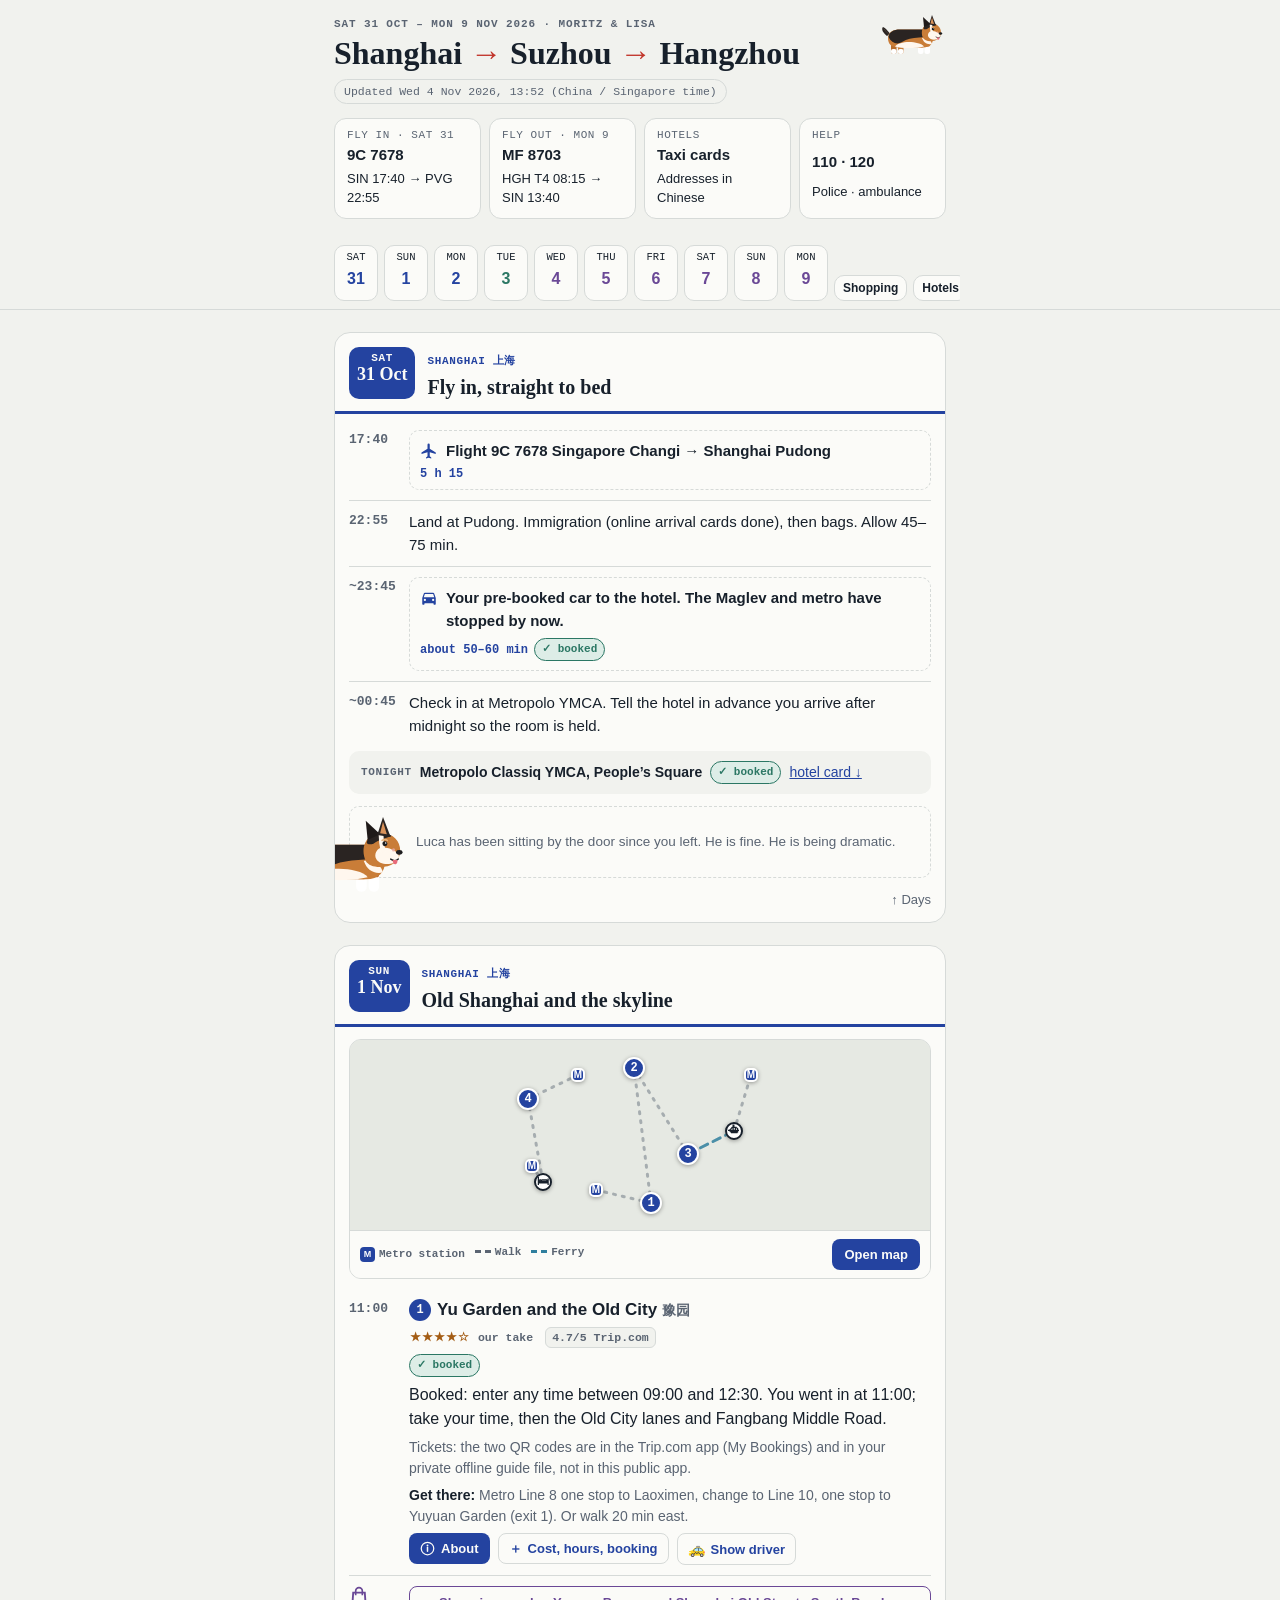
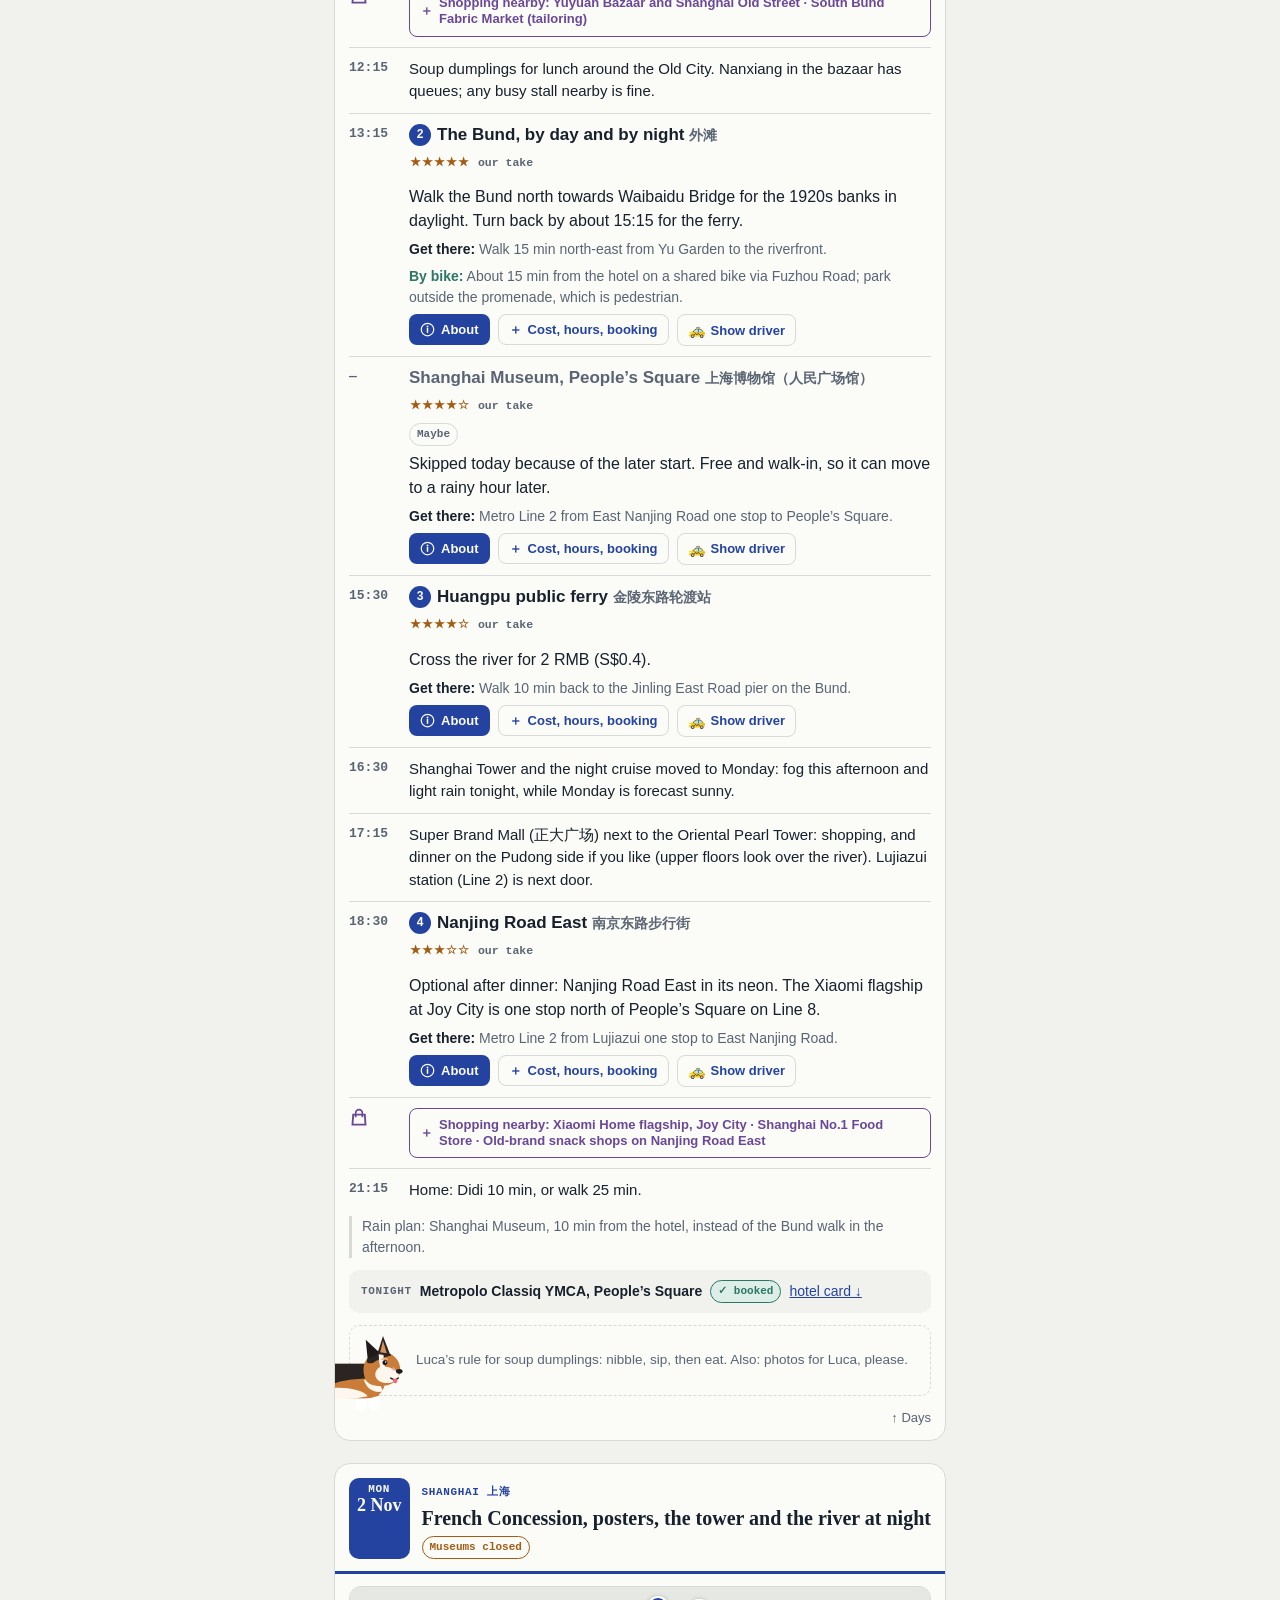
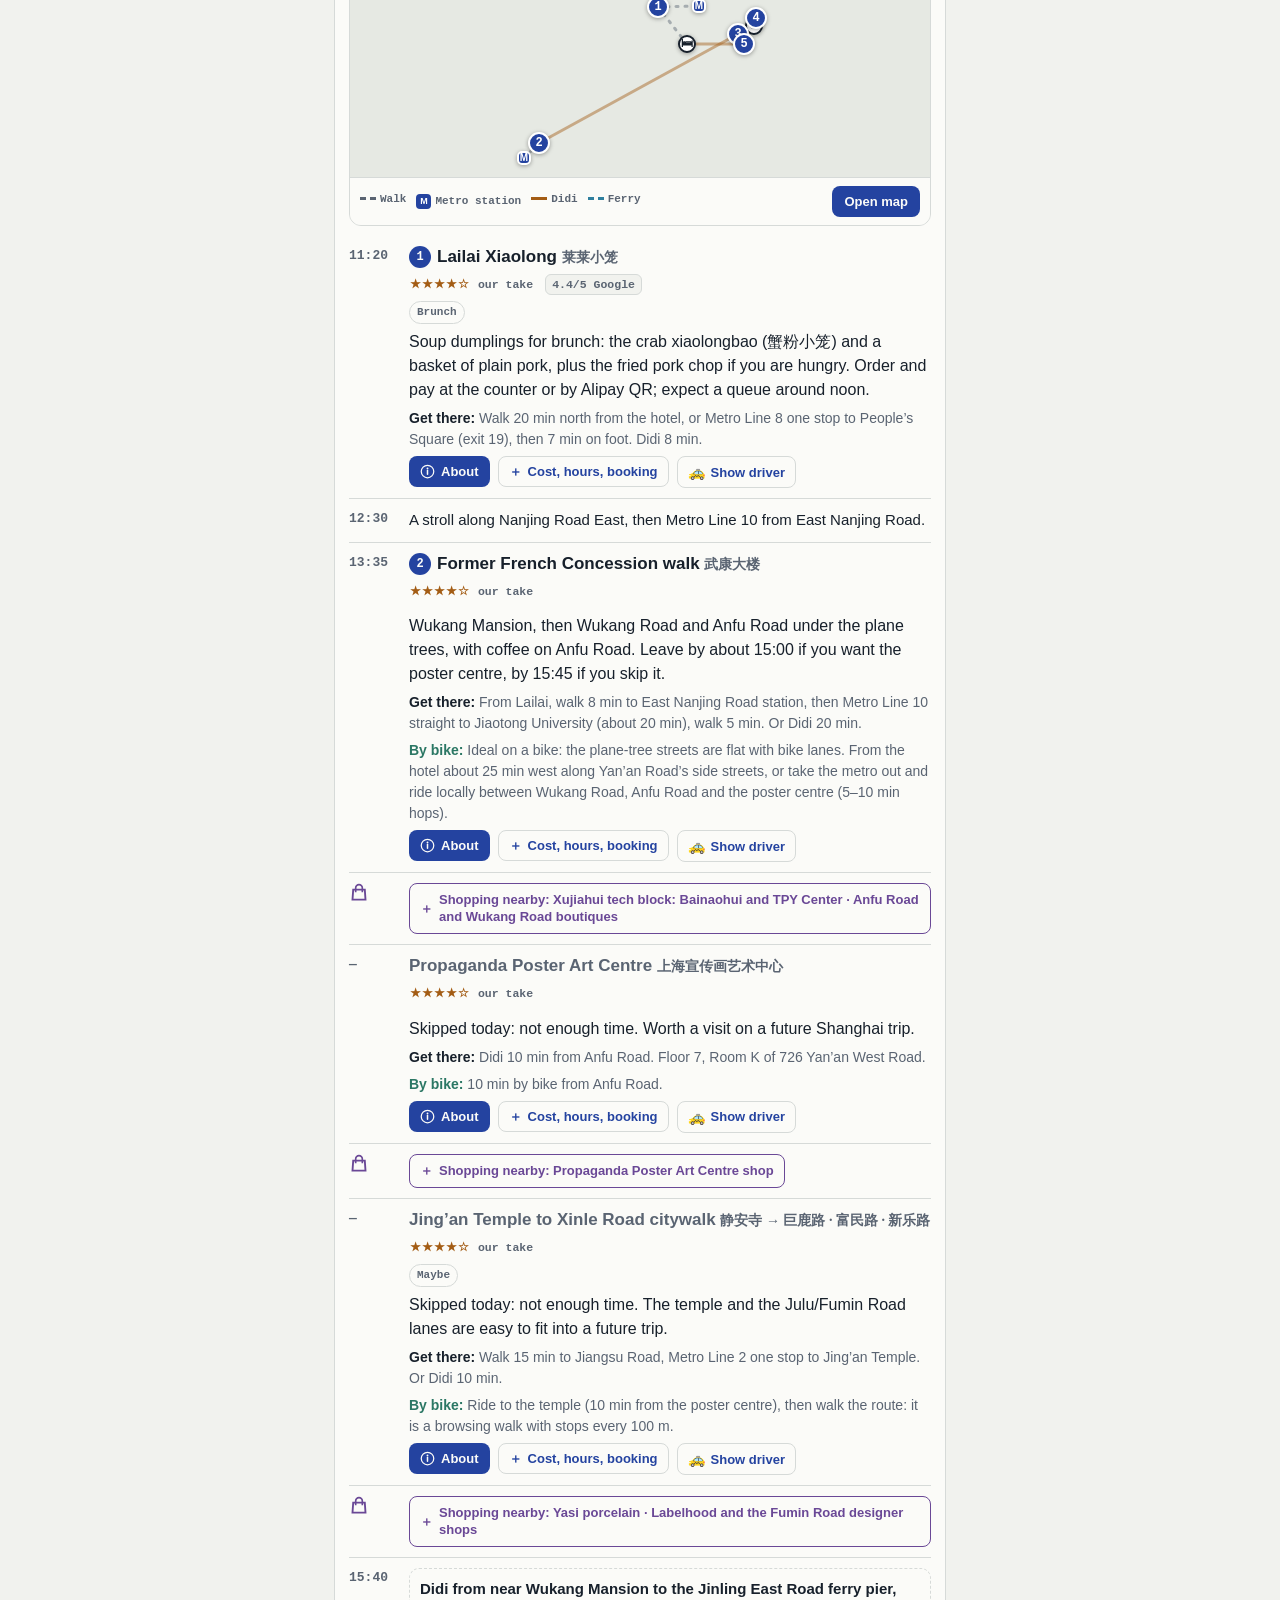
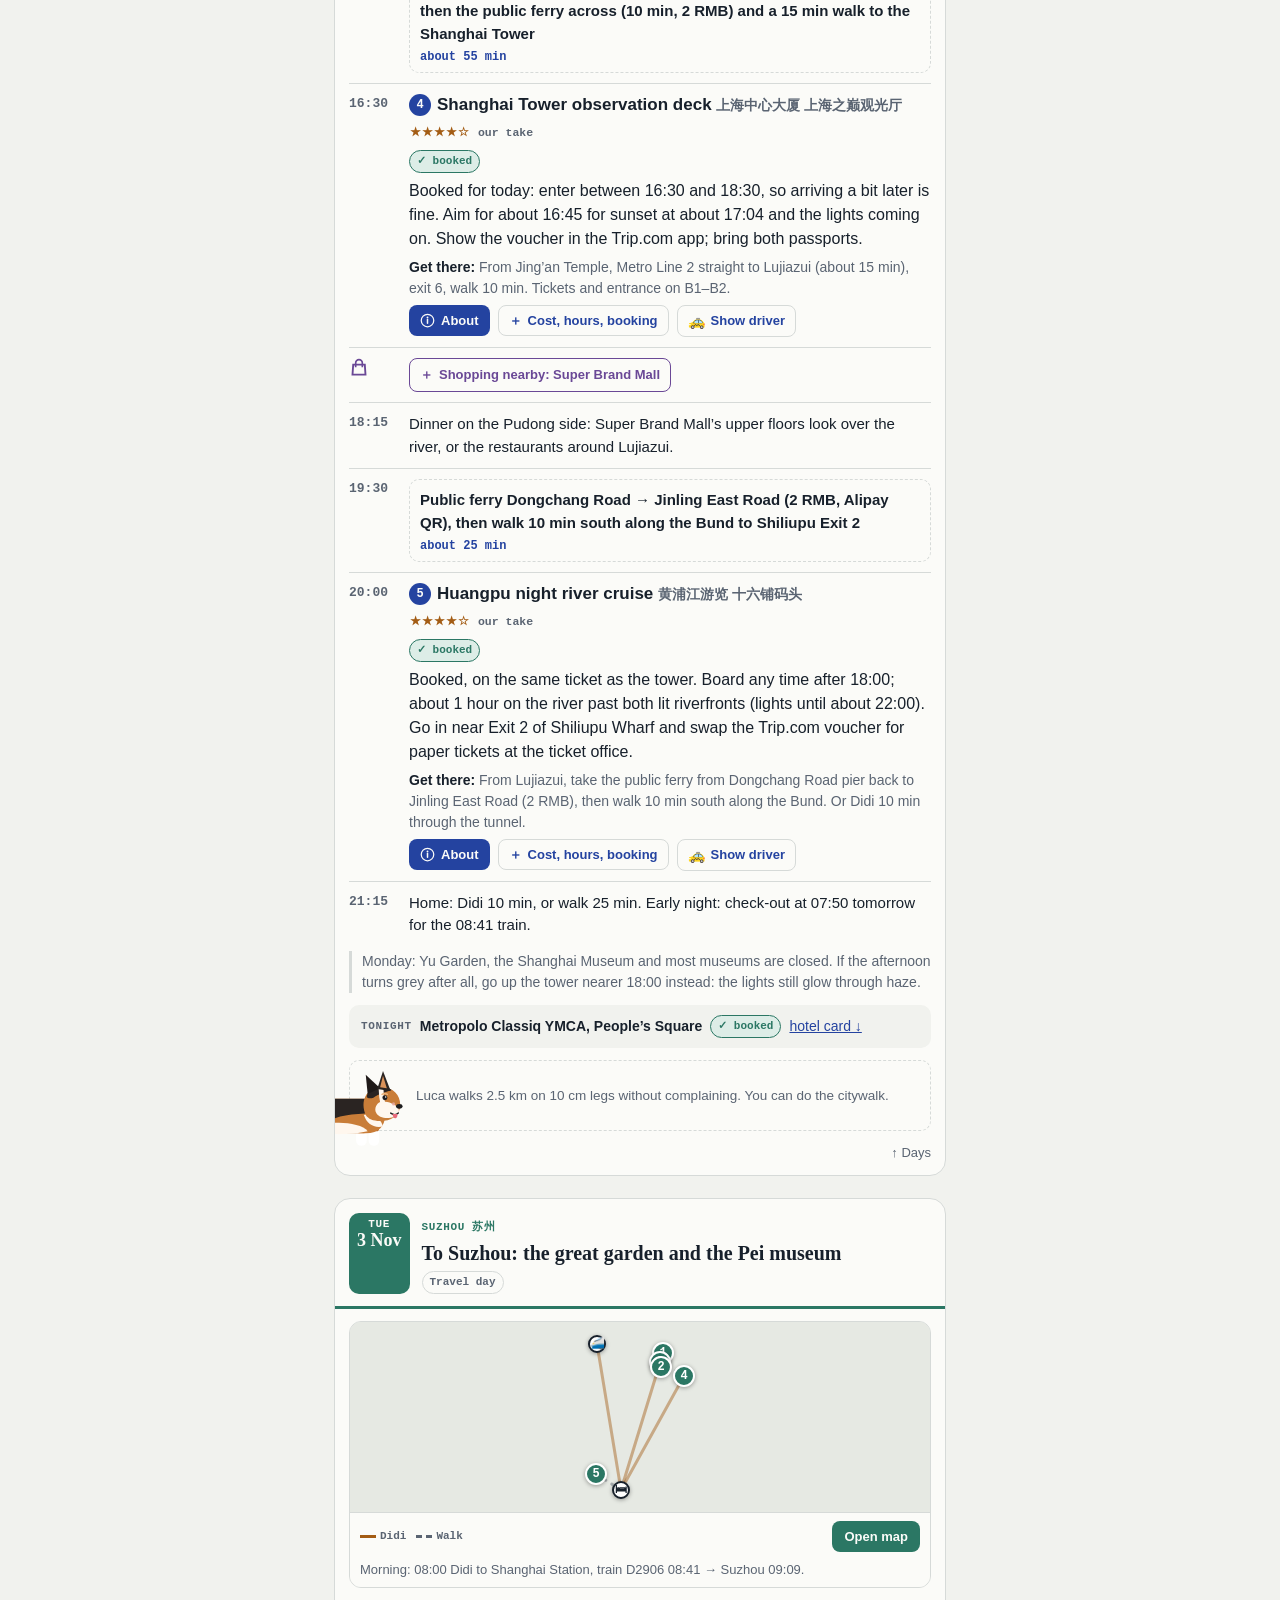
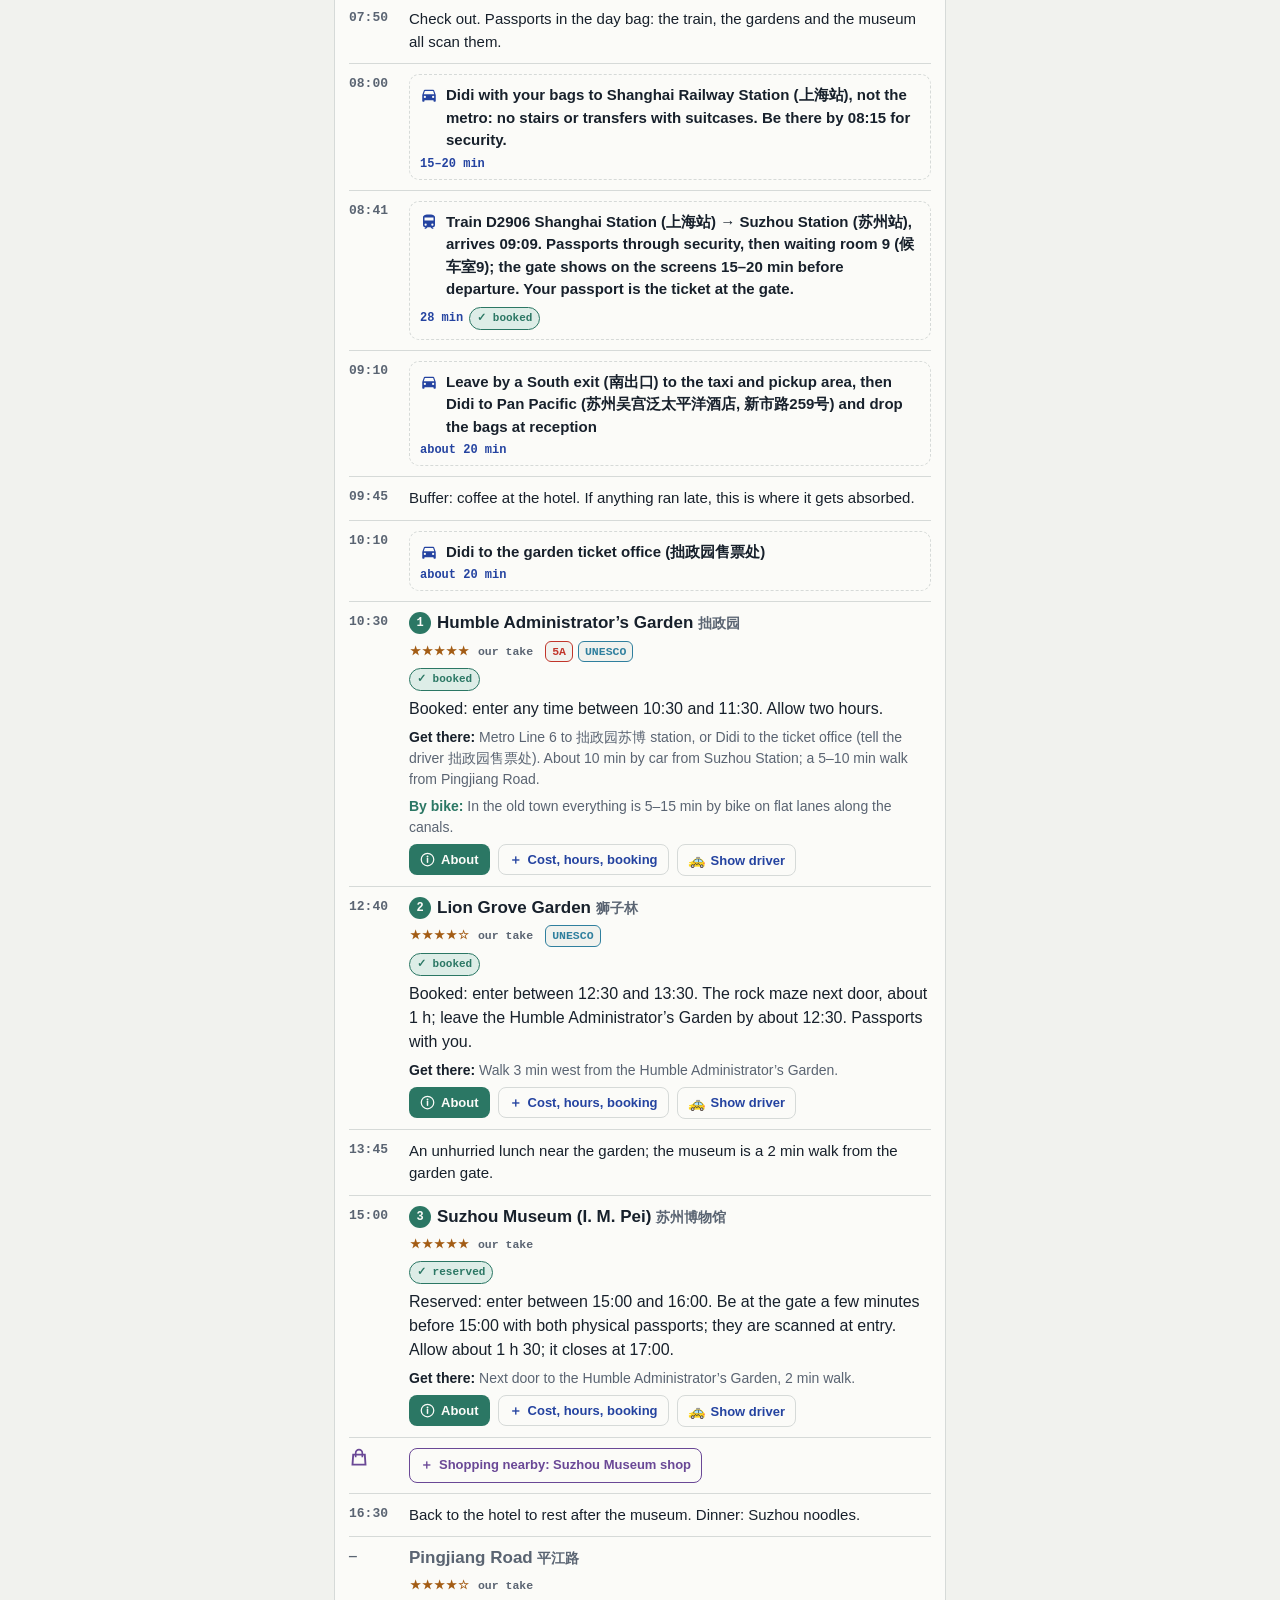
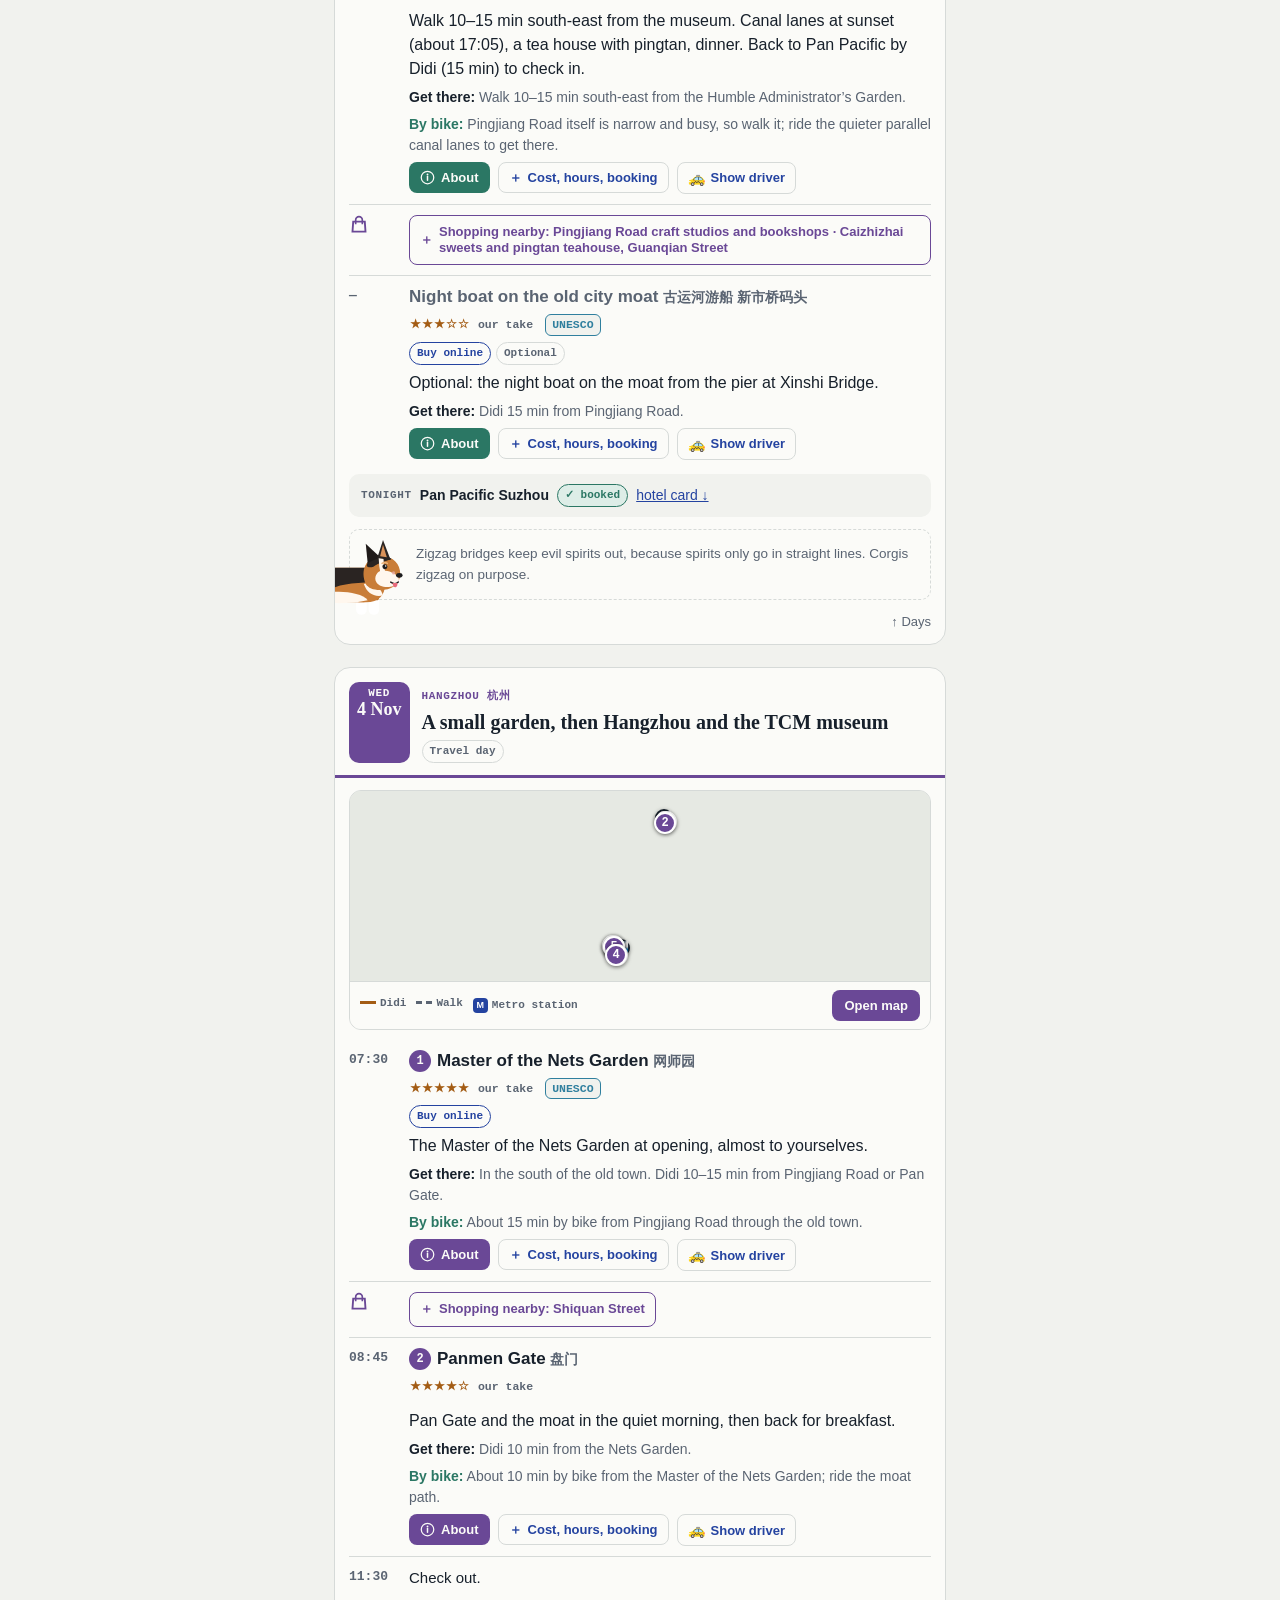
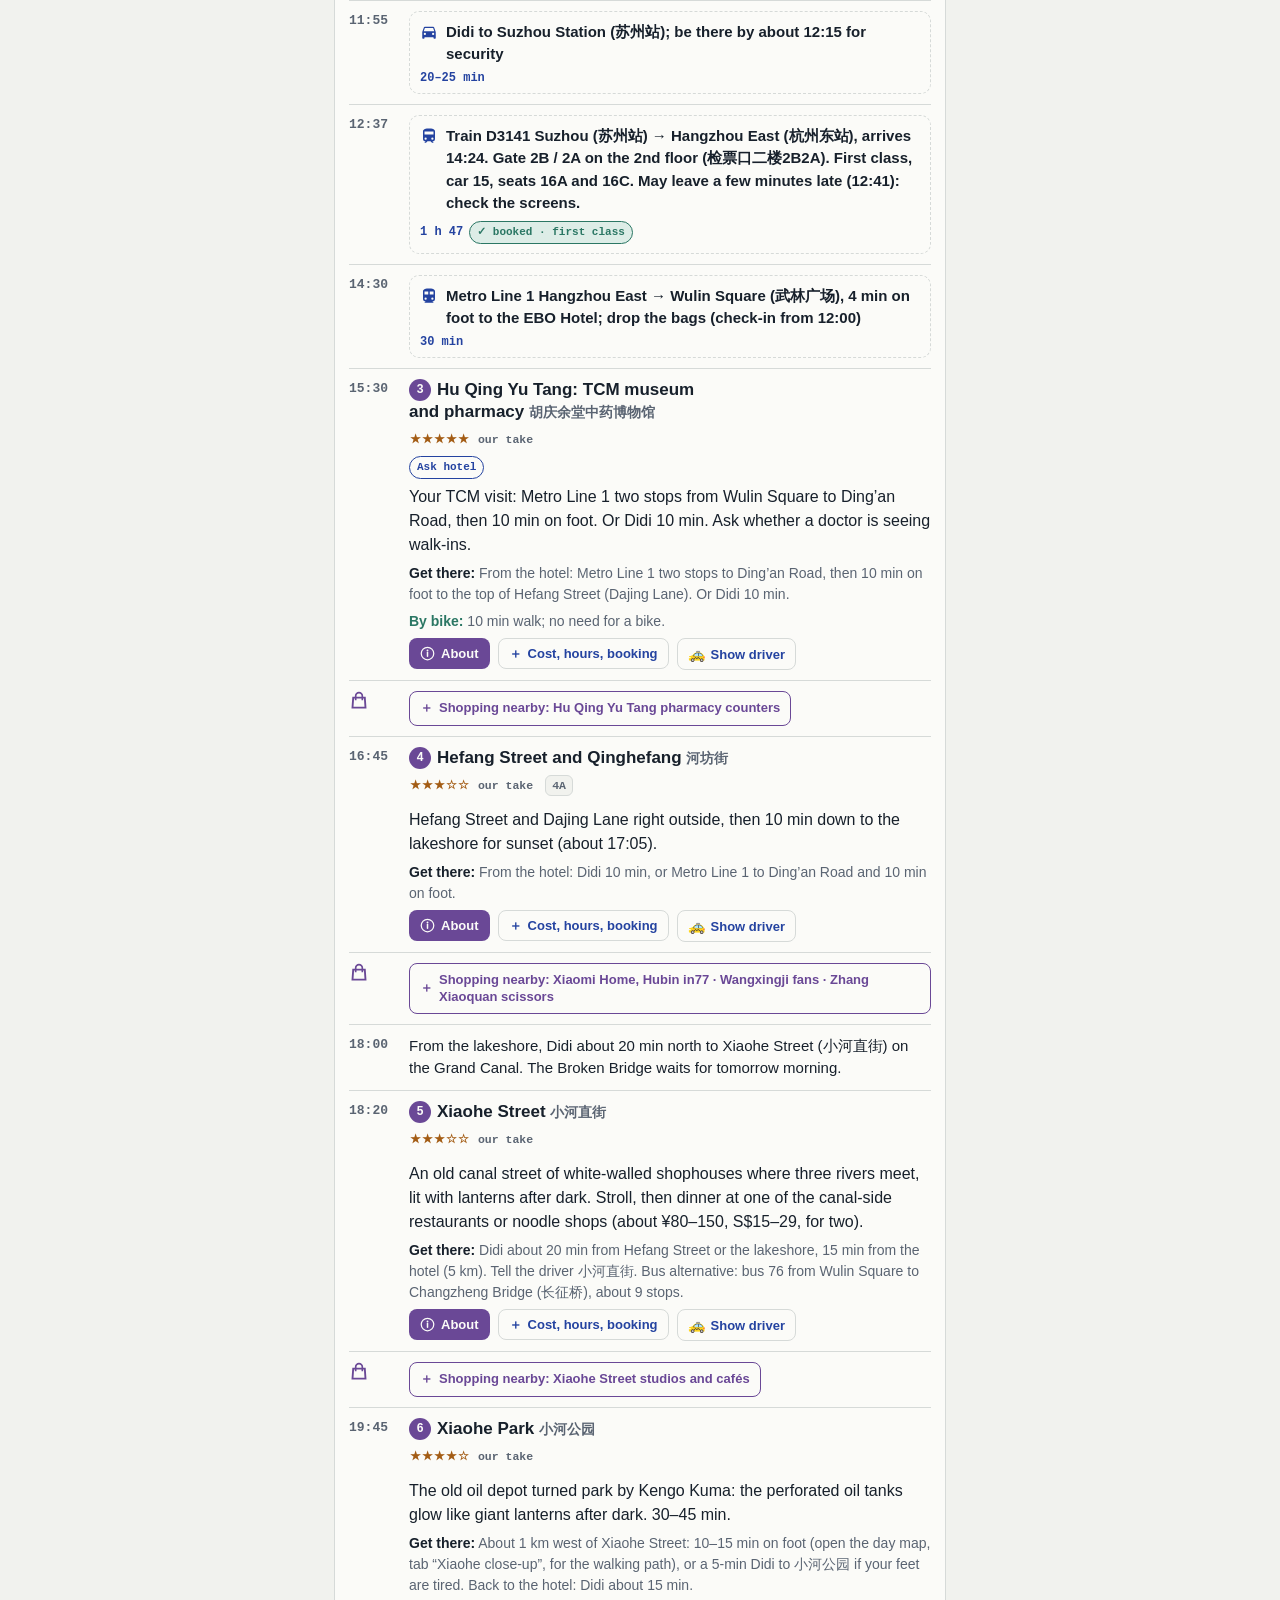
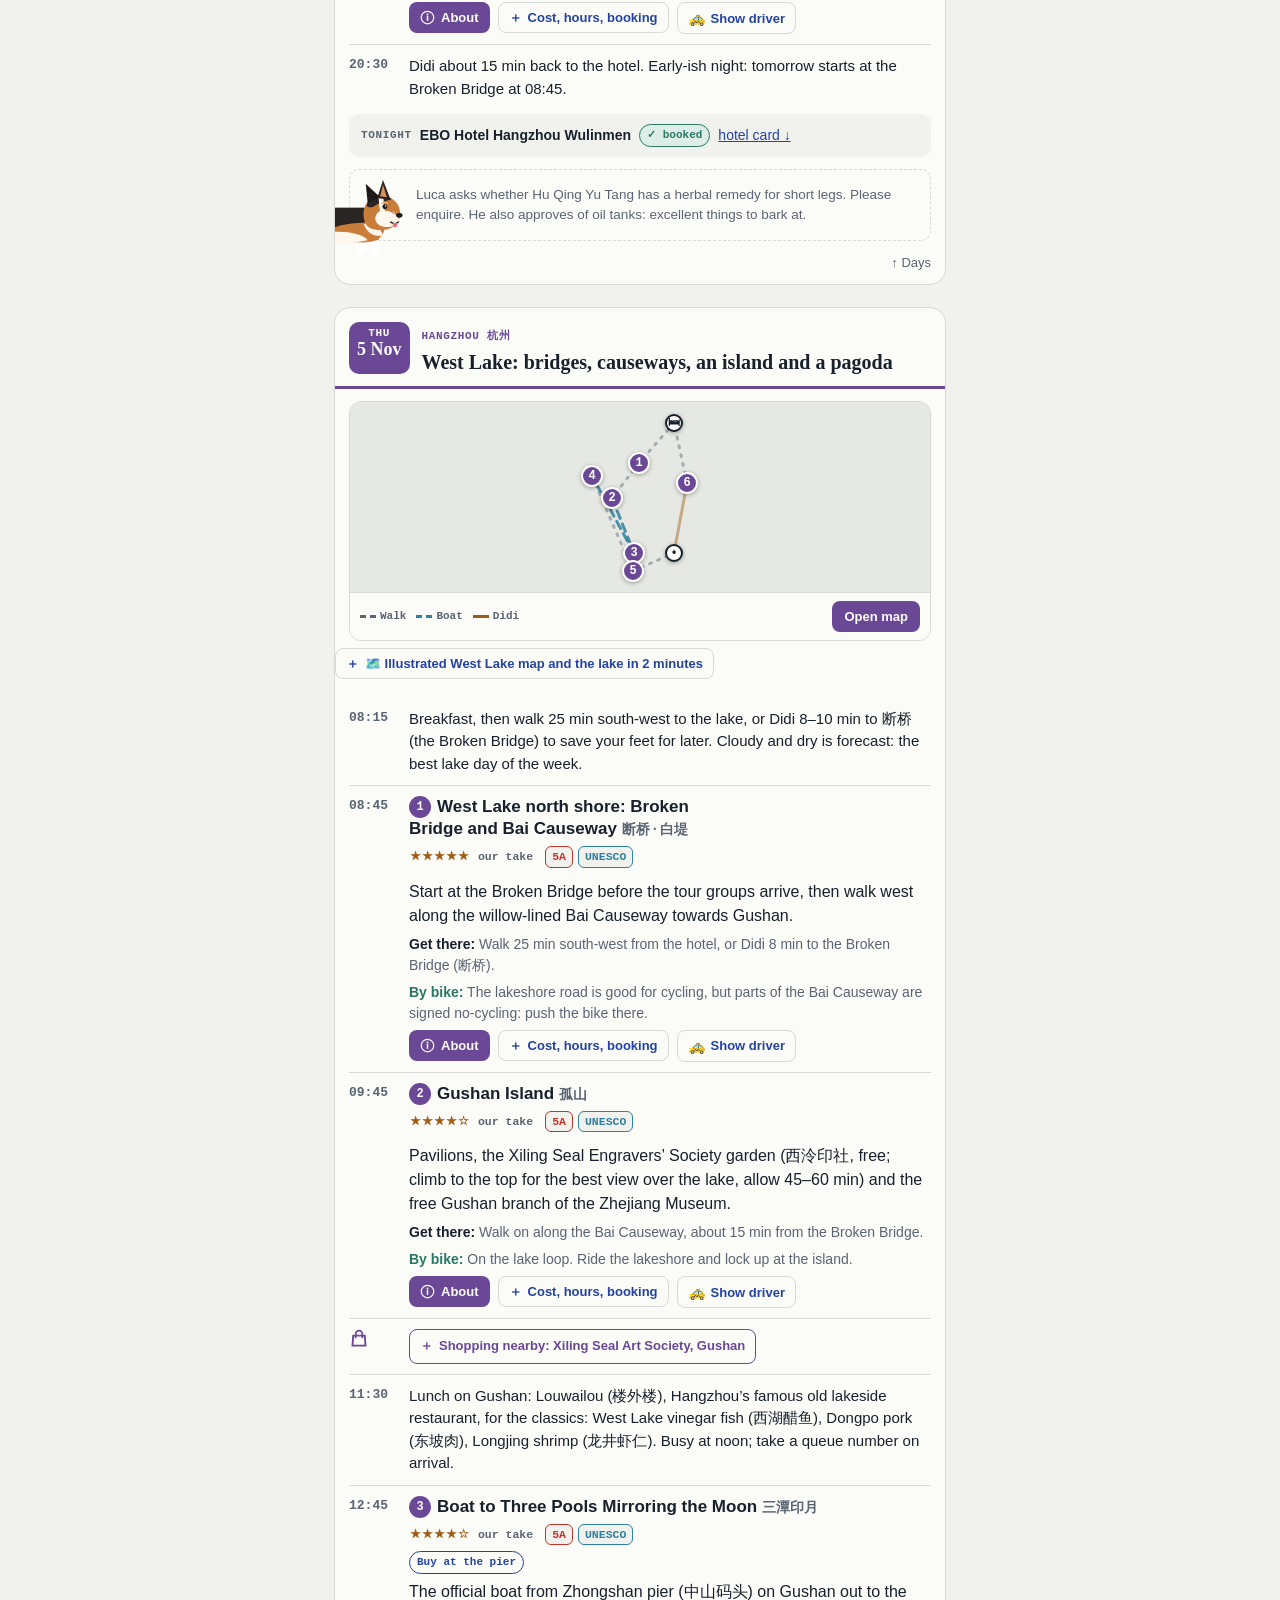
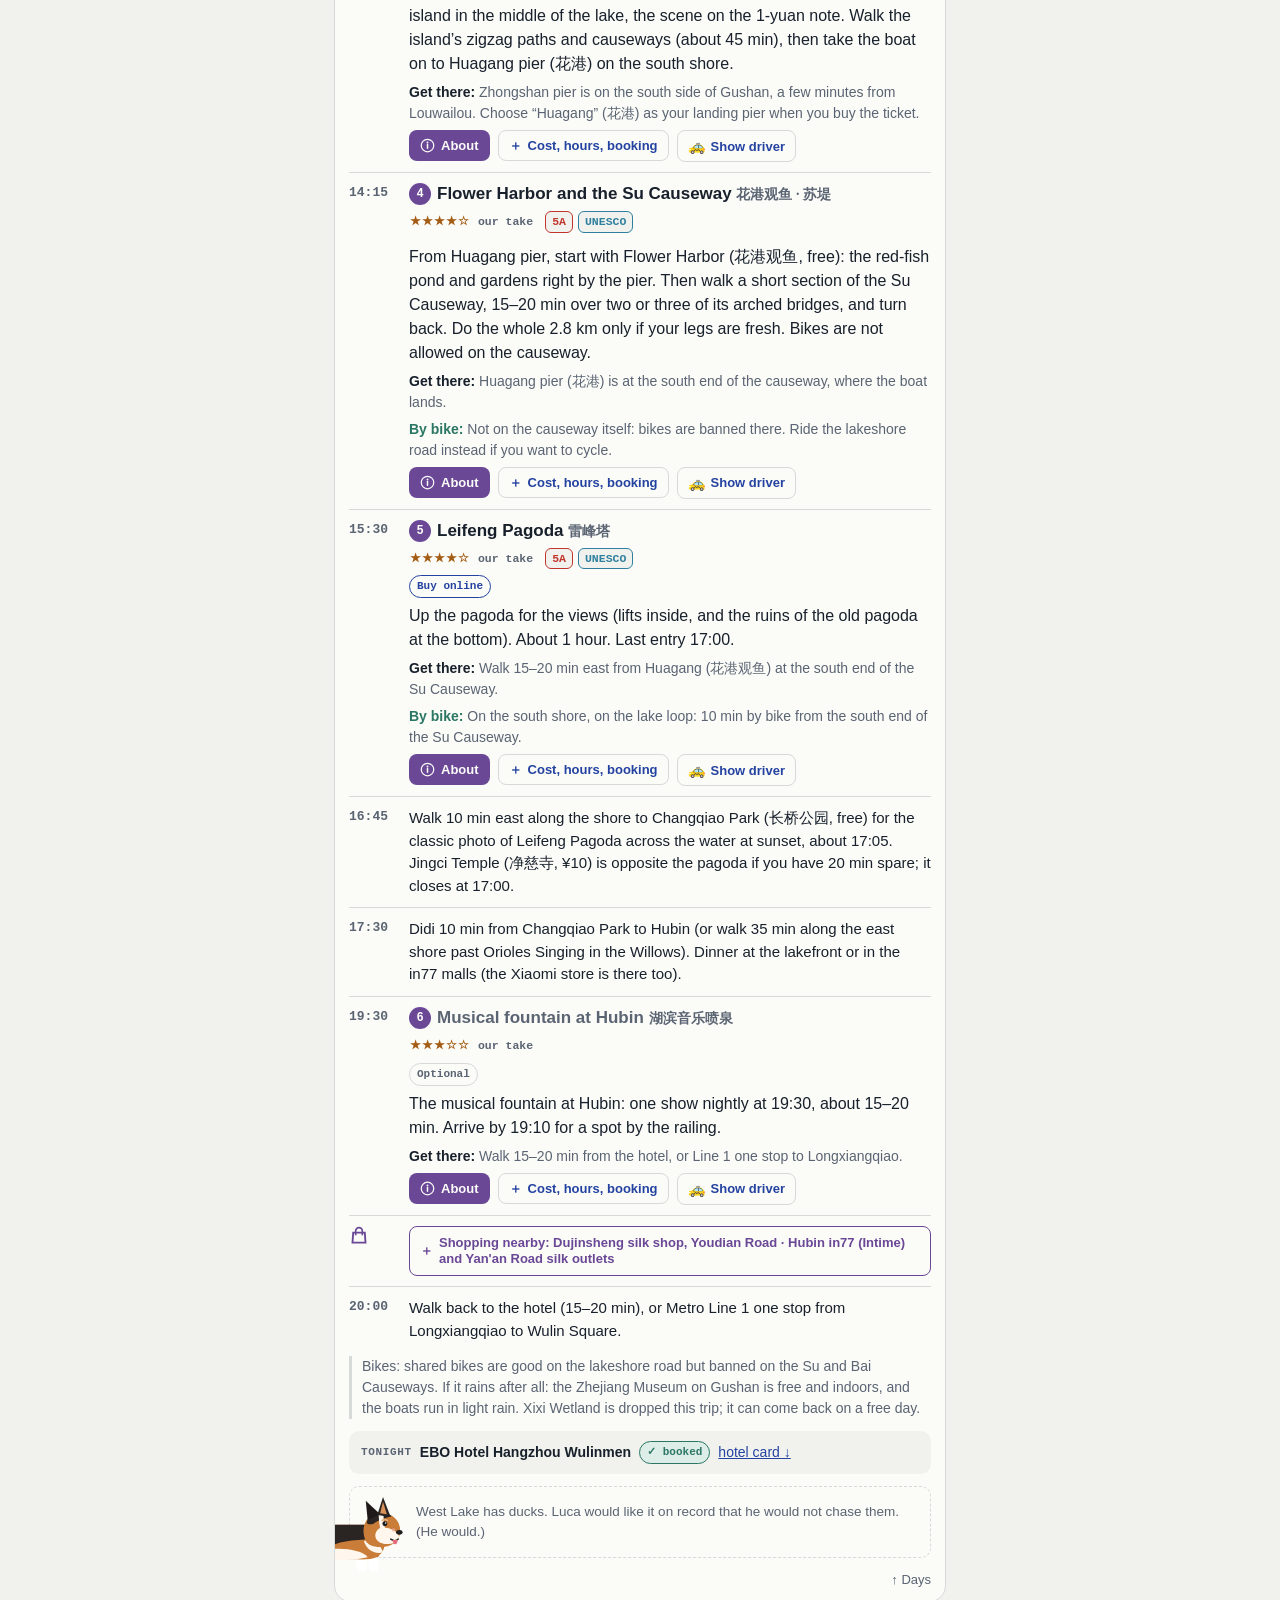
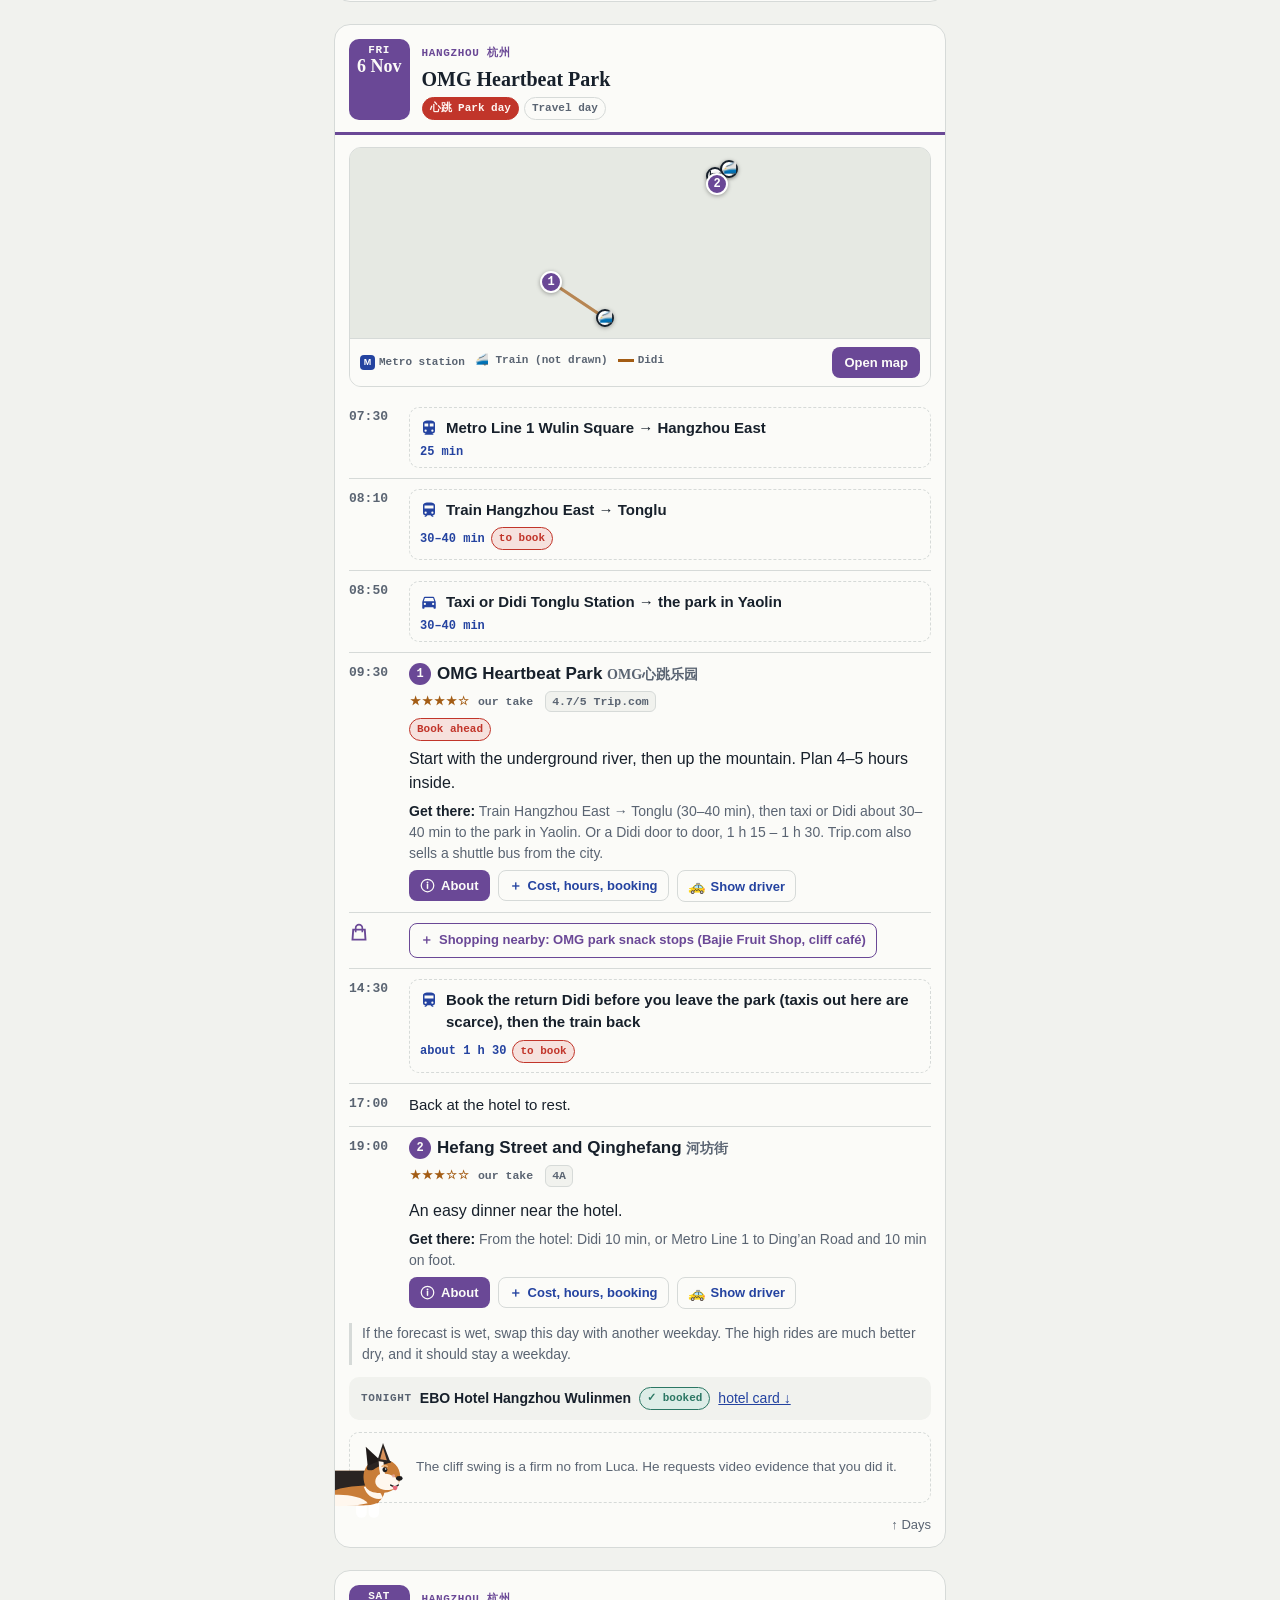
==== commit 4c8ce6c1: "Tonight: Xiaohe close-up map, park location fixed Co-Authored-By: Claude Opus 5.5 <noreply@anthropic" ====
--- a/index.html
+++ b/index.html
@@ -1010,7 +1010,7 @@
 <div class="wrap masthead" id="top">
   <p class="k">Sat 31 Oct – Mon 9 Nov 2026 · Moritz &amp; Lisa</p>
   <h1>Shanghai <span class="ar">→</span> Suzhou <span class="ar">→</span> Hangzhou</h1>
-  <p class="stamp">Updated <time datetime="2026-11-04T13:46+08:00">Wed 4 Nov 2026, 13:46</time> (China / Singapore time)</p>
+  <p class="stamp">Updated <time datetime="2026-11-04T13:52+08:00">Wed 4 Nov 2026, 13:52</time> (China / Singapore time)</p>
   <div class="quick">
     <a href="#d0"><span>Fly in · Sat 31</span><b>9C 7678</b>SIN 17:40 → PVG 22:55</a>
     <a href="#d9"><span>Fly out · Mon 9</span><b>MF 8703</b>HGH T4 08:15 → SIN 13:40</a>
@@ -1394,7 +1394,7 @@
       <h4>Xiaohe Street <span class="zh">小河直街</span></h4>
       <div class="chips"></div>
       <p>An old canal street of white-walled shophouses where three rivers meet, lit with lanterns after dark. Stroll, then dinner at one of the canal-side restaurants or noodle shops (about ¥80–150, S$15–29, for two).</p>
-      <p class="go"><b>Get there:</b> Didi about 20 min from Hefang Street or the lakeshore, 15 min from the hotel (5 km). Tell the driver 小河直街.</p>
+      <p class="go"><b>Get there:</b> Didi about 20 min from Hefang Street or the lakeshore, 15 min from the hotel (5 km). Tell the driver 小河直街. Bus alternative: bus 76 from Wulin Square to Changzheng Bridge (长征桥), about 9 stops.</p>
       <details class="more"><summary>Cost, hours, booking</summary><dl>
         <dt>Cost</dt><dd>Free</dd><dt>Open</dt><dd>Any time; shops and restaurants until about 21:00–22:00</dd>
         <dt>Booking</dt><dd>No booking needed.</dd>
@@ -1404,7 +1404,7 @@
       <h4>Xiaohe Park <span class="zh">小河公园</span></h4>
       <div class="chips"></div>
       <p>The old oil depot turned park by Kengo Kuma: the perforated oil tanks glow like giant lanterns after dark. 30–45 min.</p>
-      <p class="go"><b>Get there:</b> A few minutes’ walk from Xiaohe Street, across the little Xiaohe river towards the Grand Canal. Back to the hotel: Didi about 15 min.</p>
+      <p class="go"><b>Get there:</b> About 1 km west of Xiaohe Street: 10–15 min on foot (open the day map, tab “Xiaohe close-up”, for the walking path), or a 5-min Didi to 小河公园 if your feet are tired. Back to the hotel: Didi about 15 min.</p>
       <details class="more"><summary>Cost, hours, booking</summary><dl>
         <dt>Cost</dt><dd>Free</dd><dt>Open</dt><dd>Public park; the tanks are lit in the evening</dd>
         <dt>Booking</dt><dd>No booking needed.</dd>
@@ -1897,7 +1897,7 @@
       <p style="margin-top:10px"><button type="submit" class="btn">Save on this phone</button> <span id="pp-saved" class="muted" hidden>Saved</span></p>
     </form>
   </section>
-<footer><p>Jiangnan Guide · updated Wed 4 Nov 2026, 13:46 (China / Singapore time). Works offline; save it on your phone.</p><p>Prices, hours and booking rules were checked in late October 2026 and can change.</p></footer>
+<footer><p>Jiangnan Guide · updated Wed 4 Nov 2026, 13:52 (China / Singapore time). Works offline; save it on your phone.</p><p>Prices, hours and booking rules were checked in late October 2026 and can change.</p></footer>
 </main>
 <script>
 (function(){
@@ -1927,7 +1927,7 @@
 !function(t,e){"object"==typeof exports&&"undefined"!=typeof module?e(exports):"function"==typeof define&&define.amd?define(["exports"],e):e((t="undefined"!=typeof globalThis?globalThis:t||self).leaflet={})}(this,function(t){"use strict";function l(t){for(var e,i,n=1,o=arguments.length;n<o;n++)for(e in i=arguments[n])t[e]=i[e];return t}var R=Object.create||function(t){return N.prototype=t,new N};function N(){}function a(t,e){var i,n=Array.prototype.slice;return t.bind?t.bind.apply(t,n.call(arguments,1)):(i=n.call(arguments,2),function(){return t.apply(e,i.length?i.concat(n.call(arguments)):arguments)})}var D=0;function h(t){return"_leaflet_id"in t||(t._leaflet_id=++D),t._leaflet_id}function j(t,e,i){var n,o,s=function(){n=!1,o&&(r.apply(i,o),o=!1)},r=function(){n?o=arguments:(t.apply(i,arguments),setTimeout(s,e),n=!0)};return r}function H(t,e,i){var n=e[1],e=e[0],o=n-e;return t===n&&i?t:((t-e)%o+o)%o+e}function u(){return!1}function i(t,e){return!1===e?t:(e=Math.pow(10,void 0===e?6:e),Math.round(t*e)/e)}function W(t){return t.trim?t.trim():t.replace(/^\s+|\s+$/g,"")}function F(t){return W(t).split(/\s+/)}function c(t,e){for(var i in Object.prototype.hasOwnProperty.call(t,"options")||(t.options=t.options?R(t.options):{}),e)t.options[i]=e[i];return t.options}function U(t,e,i){var n,o=[];for(n in t)o.push(encodeURIComponent(i?n.toUpperCase():n)+"="+encodeURIComponent(t[n]));return(e&&-1!==e.indexOf("?")?"&":"?")+o.join("&")}var V=/\{ *([\w_ -]+) *\}/g;function q(t,i){return t.replace(V,function(t,e){e=i[e];if(void 0===e)throw new Error("No value provided for variable "+t);return e="function"==typeof e?e(i):e})}var d=Array.isArray||function(t){return"[object Array]"===Object.prototype.toString.call(t)};function G(t,e){for(var i=0;i<t.length;i++)if(t[i]===e)return i;return-1}var K="[data-uri]";function Y(t){return window["webkit"+t]||window["moz"+t]||window["ms"+t]}var X=0;function J(t){var e=+new Date,i=Math.max(0,16-(e-X));return X=e+i,window.setTimeout(t,i)}var $=window.requestAnimationFrame||Y("RequestAnimationFrame")||J,Q=window.cancelAnimationFrame||Y("CancelAnimationFrame")||Y("CancelRequestAnimationFrame")||function(t){window.clearTimeout(t)};function x(t,e,i){if(!i||$!==J)return $.call(window,a(t,e));t.call(e)}function r(t){t&&Q.call(window,t)}var tt={__proto__:null,extend:l,create:R,bind:a,get lastId(){return D},stamp:h,throttle:j,wrapNum:H,falseFn:u,formatNum:i,trim:W,splitWords:F,setOptions:c,getParamString:U,template:q,isArray:d,indexOf:G,emptyImageUrl:K,requestFn:$,cancelFn:Q,requestAnimFrame:x,cancelAnimFrame:r};function et(){}et.extend=function(t){function e(){c(this),this.initialize&&this.initialize.apply(this,arguments),this.callInitHooks()}var i,n=e.__super__=this.prototype,o=R(n);for(i in(o.constructor=e).prototype=o,this)Object.prototype.hasOwnProperty.call(this,i)&&"prototype"!==i&&"__super__"!==i&&(e[i]=this[i]);if(t.statics&&l(e,t.statics),t.includes){var s=t.includes;if("undefined"!=typeof L&&L&&L.Mixin){s=d(s)?s:[s];for(var r=0;r<s.length;r++)s[r]===L.Mixin.Events&&console.warn("Deprecated include of L.Mixin.Events: this property will be removed in future releases, please inherit from L.Evented instead.",(new Error).stack)}l.apply(null,[o].concat(t.includes))}return l(o,t),delete o.statics,delete o.includes,o.options&&(o.options=n.options?R(n.options):{},l(o.options,t.options)),o._initHooks=[],o.callInitHooks=function(){if(!this._initHooksCalled){n.callInitHooks&&n.callInitHooks.call(this),this._initHooksCalled=!0;for(var t=0,e=o._initHooks.length;t<e;t++)o._initHooks[t].call(this)}},e},et.include=function(t){var e=this.prototype.options;return l(this.prototype,t),t.options&&(this.prototype.options=e,this.mergeOptions(t.options)),this},et.mergeOptions=function(t){return l(this.prototype.options,t),this},et.addInitHook=function(t){var e=Array.prototype.slice.call(arguments,1),i="function"==typeof t?t:function(){this[t].apply(this,e)};return this.prototype._initHooks=this.prototype._initHooks||[],this.prototype._initHooks.push(i),this};var e={on:function(t,e,i){if("object"==typeof t)for(var n in t)this._on(n,t[n],e);else for(var o=0,s=(t=F(t)).length;o<s;o++)this._on(t[o],e,i);return this},off:function(t,e,i){if(arguments.length)if("object"==typeof t)for(var n in t)this._off(n,t[n],e);else{t=F(t);for(var o=1===arguments.length,s=0,r=t.length;s<r;s++)o?this._off(t[s]):this._off(t[s],e,i)}else delete this._events;return this},_on:function(t,e,i,n){"function"!=typeof e?console.warn("wrong listener type: "+typeof e):!1===this._listens(t,e,i)&&(e={fn:e,ctx:i=i===this?void 0:i},n&&(e.once=!0),this._events=this._events||{},this._events[t]=this._events[t]||[],this._events[t].push(e))},_off:function(t,e,i){var n,o,s;if(this._events&&(n=this._events[t]))if(1===arguments.length){if(this._firingCount)for(o=0,s=n.length;o<s;o++)n[o].fn=u;delete this._events[t]}else"function"!=typeof e?console.warn("wrong listener type: "+typeof e):!1!==(e=this._listens(t,e,i))&&(i=n[e],this._firingCount&&(i.fn=u,this._events[t]=n=n.slice()),n.splice(e,1))},fire:function(t,e,i){if(this.listens(t,i)){var n=l({},e,{type:t,target:this,sourceTarget:e&&e.sourceTarget||this});if(this._events){var o=this._events[t];if(o){this._firingCount=this._firingCount+1||1;for(var s=0,r=o.length;s<r;s++){var a=o[s],h=a.fn;a.once&&this.off(t,h,a.ctx),h.call(a.ctx||this,n)}this._firingCount--}}i&&this._propagateEvent(n)}return this},listens:function(t,e,i,n){"string"!=typeof t&&console.warn('"string" type argument expected');var o=e,s=("function"!=typeof e&&(n=!!e,i=o=void 0),this._events&&this._events[t]);if(s&&s.length&&!1!==this._listens(t,o,i))return!0;if(n)for(var r in this._eventParents)if(this._eventParents[r].listens(t,e,i,n))return!0;return!1},_listens:function(t,e,i){if(this._events){var n=this._events[t]||[];if(!e)return!!n.length;i===this&&(i=void 0);for(var o=0,s=n.length;o<s;o++)if(n[o].fn===e&&n[o].ctx===i)return o}return!1},once:function(t,e,i){if("object"==typeof t)for(var n in t)this._on(n,t[n],e,!0);else for(var o=0,s=(t=F(t)).length;o<s;o++)this._on(t[o],e,i,!0);return this},addEventParent:function(t){return this._eventParents=this._eventParents||{},this._eventParents[h(t)]=t,this},removeEventParent:function(t){return this._eventParents&&delete this._eventParents[h(t)],this},_propagateEvent:function(t){for(var e in this._eventParents)this._eventParents[e].fire(t.type,l({layer:t.target,propagatedFrom:t.target},t),!0)}},it=(e.addEventListener=e.on,e.removeEventListener=e.clearAllEventListeners=e.off,e.addOneTimeEventListener=e.once,e.fireEvent=e.fire,e.hasEventListeners=e.listens,et.extend(e));function p(t,e,i){this.x=i?Math.round(t):t,this.y=i?Math.round(e):e}var nt=Math.trunc||function(t){return 0<t?Math.floor(t):Math.ceil(t)};function m(t,e,i){return t instanceof p?t:d(t)?new p(t[0],t[1]):null==t?t:"object"==typeof t&&"x"in t&&"y"in t?new p(t.x,t.y):new p(t,e,i)}function f(t,e){if(t)for(var i=e?[t,e]:t,n=0,o=i.length;n<o;n++)this.extend(i[n])}function _(t,e){return!t||t instanceof f?t:new f(t,e)}function s(t,e){if(t)for(var i=e?[t,e]:t,n=0,o=i.length;n<o;n++)this.extend(i[n])}function g(t,e){return t instanceof s?t:new s(t,e)}function v(t,e,i){if(isNaN(t)||isNaN(e))throw new Error("Invalid LatLng object: ("+t+", "+e+")");this.lat=+t,this.lng=+e,void 0!==i&&(this.alt=+i)}function w(t,e,i){return t instanceof v?t:d(t)&&"object"!=typeof t[0]?3===t.length?new v(t[0],t[1],t[2]):2===t.length?new v(t[0],t[1]):null:null==t?t:"object"==typeof t&&"lat"in t?new v(t.lat,"lng"in t?t.lng:t.lon,t.alt):void 0===e?null:new v(t,e,i)}p.prototype={clone:function(){return new p(this.x,this.y)},add:function(t){return this.clone()._add(m(t))},_add:function(t){return this.x+=t.x,this.y+=t.y,this},subtract:function(t){return this.clone()._subtract(m(t))},_subtract:function(t){return this.x-=t.x,this.y-=t.y,this},divideBy:function(t){return this.clone()._divideBy(t)},_divideBy:function(t){return this.x/=t,this.y/=t,this},multiplyBy:function(t){return this.clone()._multiplyBy(t)},_multiplyBy:function(t){return this.x*=t,this.y*=t,this},scaleBy:function(t){return new p(this.x*t.x,this.y*t.y)},unscaleBy:function(t){return new p(this.x/t.x,this.y/t.y)},round:function(){return this.clone()._round()},_round:function(){return this.x=Math.round(this.x),this.y=Math.round(this.y),this},floor:function(){return this.clone()._floor()},_floor:function(){return this.x=Math.floor(this.x),this.y=Math.floor(this.y),this},ceil:function(){return this.clone()._ceil()},_ceil:function(){return this.x=Math.ceil(this.x),this.y=Math.ceil(this.y),this},trunc:function(){return this.clone()._trunc()},_trunc:function(){return this.x=nt(this.x),this.y=nt(this.y),this},distanceTo:function(t){var e=(t=m(t)).x-this.x,t=t.y-this.y;return Math.sqrt(e*e+t*t)},equals:function(t){return(t=m(t)).x===this.x&&t.y===this.y},contains:function(t){return t=m(t),Math.abs(t.x)<=Math.abs(this.x)&&Math.abs(t.y)<=Math.abs(this.y)},toString:function(){return"Point("+i(this.x)+", "+i(this.y)+")"}},f.prototype={extend:function(t){var e,i;if(t){if(t instanceof p||"number"==typeof t[0]||"x"in t)e=i=m(t);else if(e=(t=_(t)).min,i=t.max,!e||!i)return this;this.min||this.max?(this.min.x=Math.min(e.x,this.min.x),this.max.x=Math.max(i.x,this.max.x),this.min.y=Math.min(e.y,this.min.y),this.max.y=Math.max(i.y,this.max.y)):(this.min=e.clone(),this.max=i.clone())}return this},getCenter:function(t){return m((this.min.x+this.max.x)/2,(this.min.y+this.max.y)/2,t)},getBottomLeft:function(){return m(this.min.x,this.max.y)},getTopRight:function(){return m(this.max.x,this.min.y)},getTopLeft:function(){return this.min},getBottomRight:function(){return this.max},getSize:function(){return this.max.subtract(this.min)},contains:function(t){var e,i;return(t=("number"==typeof t[0]||t instanceof p?m:_)(t))instanceof f?(e=t.min,i=t.max):e=i=t,e.x>=this.min.x&&i.x<=this.max.x&&e.y>=this.min.y&&i.y<=this.max.y},intersects:function(t){t=_(t);var e=this.min,i=this.max,n=t.min,t=t.max,o=t.x>=e.x&&n.x<=i.x,t=t.y>=e.y&&n.y<=i.y;return o&&t},overlaps:function(t){t=_(t);var e=this.min,i=this.max,n=t.min,t=t.max,o=t.x>e.x&&n.x<i.x,t=t.y>e.y&&n.y<i.y;return o&&t},isValid:function(){return!(!this.min||!this.max)},pad:function(t){var e=this.min,i=this.max,n=Math.abs(e.x-i.x)*t,t=Math.abs(e.y-i.y)*t;return _(m(e.x-n,e.y-t),m(i.x+n,i.y+t))},equals:function(t){return!!t&&(t=_(t),this.min.equals(t.getTopLeft())&&this.max.equals(t.getBottomRight()))}},s.prototype={extend:function(t){var e,i,n=this._southWest,o=this._northEast;if(t instanceof v)i=e=t;else{if(!(t instanceof s))return t?this.extend(w(t)||g(t)):this;if(e=t._southWest,i=t._northEast,!e||!i)return this}return n||o?(n.lat=Math.min(e.lat,n.lat),n.lng=Math.min(e.lng,n.lng),o.lat=Math.max(i.lat,o.lat),o.lng=Math.max(i.lng,o.lng)):(this._southWest=new v(e.lat,e.lng),this._northEast=new v(i.lat,i.lng)),this},pad:function(t){var e=this._southWest,i=this._northEast,n=Math.abs(e.lat-i.lat)*t,t=Math.abs(e.lng-i.lng)*t;return new s(new v(e.lat-n,e.lng-t),new v(i.lat+n,i.lng+t))},getCenter:function(){return new v((this._southWest.lat+this._northEast.lat)/2,(this._southWest.lng+this._northEast.lng)/2)},getSouthWest:function(){return this._southWest},getNorthEast:function(){return this._northEast},getNorthWest:function(){return new v(this.getNorth(),this.getWest())},getSouthEast:function(){return new v(this.getSouth(),this.getEast())},getWest:function(){return this._southWest.lng},getSouth:function(){return this._southWest.lat},getEast:function(){return this._northEast.lng},getNorth:function(){return this._northEast.lat},contains:function(t){t=("number"==typeof t[0]||t instanceof v||"lat"in t?w:g)(t);var e,i,n=this._southWest,o=this._northEast;return t instanceof s?(e=t.getSouthWest(),i=t.getNorthEast()):e=i=t,e.lat>=n.lat&&i.lat<=o.lat&&e.lng>=n.lng&&i.lng<=o.lng},intersects:function(t){t=g(t);var e=this._southWest,i=this._northEast,n=t.getSouthWest(),t=t.getNorthEast(),o=t.lat>=e.lat&&n.lat<=i.lat,t=t.lng>=e.lng&&n.lng<=i.lng;return o&&t},overlaps:function(t){t=g(t);var e=this._southWest,i=this._northEast,n=t.getSouthWest(),t=t.getNorthEast(),o=t.lat>e.lat&&n.lat<i.lat,t=t.lng>e.lng&&n.lng<i.lng;return o&&t},toBBoxString:function(){return[this.getWest(),this.getSouth(),this.getEast(),this.getNorth()].join(",")},equals:function(t,e){return!!t&&(t=g(t),this._southWest.equals(t.getSouthWest(),e)&&this._northEast.equals(t.getNorthEast(),e))},isValid:function(){return!(!this._southWest||!this._northEast)}};var ot={latLngToPoint:function(t,e){t=this.projection.project(t),e=this.scale(e);return this.transformation._transform(t,e)},pointToLatLng:function(t,e){e=this.scale(e),t=this.transformation.untransform(t,e);return this.projection.unproject(t)},project:function(t){return this.projection.project(t)},unproject:function(t){return this.projection.unproject(t)},scale:function(t){return 256*Math.pow(2,t)},zoom:function(t){return Math.log(t/256)/Math.LN2},getProjectedBounds:function(t){var e;return this.infinite?null:(e=this.projection.bounds,t=this.scale(t),new f(this.transformation.transform(e.min,t),this.transformation.transform(e.max,t)))},infinite:!(v.prototype={equals:function(t,e){return!!t&&(t=w(t),Math.max(Math.abs(this.lat-t.lat),Math.abs(this.lng-t.lng))<=(void 0===e?1e-9:e))},toString:function(t){return"LatLng("+i(this.lat,t)+", "+i(this.lng,t)+")"},distanceTo:function(t){return st.distance(this,w(t))},wrap:function(){return st.wrapLatLng(this)},toBounds:function(t){var t=180*t/40075017,e=t/Math.cos(Math.PI/180*this.lat);return g([this.lat-t,this.lng-e],[this.lat+t,this.lng+e])},clone:function(){return new v(this.lat,this.lng,this.alt)}}),wrapLatLng:function(t){var e=this.wrapLng?H(t.lng,this.wrapLng,!0):t.lng;return new v(this.wrapLat?H(t.lat,this.wrapLat,!0):t.lat,e,t.alt)},wrapLatLngBounds:function(t){var e=t.getCenter(),i=this.wrapLatLng(e),n=e.lat-i.lat,e=e.lng-i.lng;return 0==n&&0==e?t:(i=t.getSouthWest(),t=t.getNorthEast(),new s(new v(i.lat-n,i.lng-e),new v(t.lat-n,t.lng-e)))}},st=l({},ot,{wrapLng:[-180,180],R:6371e3,distance:function(t,e){var i=Math.PI/180,n=t.lat*i,o=e.lat*i,s=Math.sin((e.lat-t.lat)*i/2),e=Math.sin((e.lng-t.lng)*i/2),t=s*s+Math.cos(n)*Math.cos(o)*e*e,i=2*Math.atan2(Math.sqrt(t),Math.sqrt(1-t));return this.R*i}}),rt=6378137,rt={R:rt,MAX_LATITUDE:85.0511287798,project:function(t){var e=Math.PI/180,i=this.MAX_LATITUDE,i=Math.max(Math.min(i,t.lat),-i),i=Math.sin(i*e);return new p(this.R*t.lng*e,this.R*Math.log((1+i)/(1-i))/2)},unproject:function(t){var e=180/Math.PI;return new v((2*Math.atan(Math.exp(t.y/this.R))-Math.PI/2)*e,t.x*e/this.R)},bounds:new f([-(rt=rt*Math.PI),-rt],[rt,rt])};function at(t,e,i,n){d(t)?(this._a=t[0],this._b=t[1],this._c=t[2],this._d=t[3]):(this._a=t,this._b=e,this._c=i,this._d=n)}function ht(t,e,i,n){return new at(t,e,i,n)}at.prototype={transform:function(t,e){return this._transform(t.clone(),e)},_transform:function(t,e){return t.x=(e=e||1)*(this._a*t.x+this._b),t.y=e*(this._c*t.y+this._d),t},untransform:function(t,e){return new p((t.x/(e=e||1)-this._b)/this._a,(t.y/e-this._d)/this._c)}};var lt=l({},st,{code:"EPSG:3857",projection:rt,transformation:ht(lt=.5/(Math.PI*rt.R),.5,-lt,.5)}),ut=l({},lt,{code:"EPSG:900913"});function ct(t){return document.createElementNS("http://www.w3.org/2000/svg",t)}function dt(t,e){for(var i,n,o,s,r="",a=0,h=t.length;a<h;a++){for(i=0,n=(o=t[a]).length;i<n;i++)r+=(i?"L":"M")+(s=o[i]).x+" "+s.y;r+=e?b.svg?"z":"x":""}return r||"M0 0"}var _t=document.documentElement.style,pt="ActiveXObject"in window,mt=pt&&!document.addEventListener,n="msLaunchUri"in navigator&&!("documentMode"in document),ft=y("webkit"),gt=y("android"),vt=y("android 2")||y("android 3"),yt=parseInt(/WebKit\/([0-9]+)|$/.exec(navigator.userAgent)[1],10),yt=gt&&y("Google")&&yt<537&&!("AudioNode"in window),xt=!!window.opera,wt=!n&&y("chrome"),bt=y("gecko")&&!ft&&!xt&&!pt,Pt=!wt&&y("safari"),Lt=y("phantom"),o="OTransition"in _t,Tt=0===navigator.platform.indexOf("Win"),Mt=pt&&"transition"in _t,zt="WebKitCSSMatrix"in window&&"m11"in new window.WebKitCSSMatrix&&!vt,_t="MozPerspective"in _t,Ct=!window.L_DISABLE_3D&&(Mt||zt||_t)&&!o&&!Lt,Zt="undefined"!=typeof orientation||y("mobile"),St=Zt&&ft,Et=Zt&&zt,kt=!window.PointerEvent&&window.MSPointerEvent,Ot=!(!window.PointerEvent&&!kt),At="ontouchstart"in window||!!window.TouchEvent,Bt=!window.L_NO_TOUCH&&(At||Ot),It=Zt&&xt,Rt=Zt&&bt,Nt=1<(window.devicePixelRatio||window.screen.deviceXDPI/window.screen.logicalXDPI),Dt=function(){var t=!1;try{var e=Object.defineProperty({},"passive",{get:function(){t=!0}});window.addEventListener("testPassiveEventSupport",u,e),window.removeEventListener("testPassiveEventSupport",u,e)}catch(t){}return t}(),jt=!!document.createElement("canvas").getContext,Ht=!(!document.createElementNS||!ct("svg").createSVGRect),Wt=!!Ht&&((Wt=document.createElement("div")).innerHTML="<svg/>","http://www.w3.org/2000/svg"===(Wt.firstChild&&Wt.firstChild.namespaceURI));function y(t){return 0<=navigator.userAgent.toLowerCase().indexOf(t)}var b={ie:pt,ielt9:mt,edge:n,webkit:ft,android:gt,android23:vt,androidStock:yt,opera:xt,chrome:wt,gecko:bt,safari:Pt,phantom:Lt,opera12:o,win:Tt,ie3d:Mt,webkit3d:zt,gecko3d:_t,any3d:Ct,mobile:Zt,mobileWebkit:St,mobileWebkit3d:Et,msPointer:kt,pointer:Ot,touch:Bt,touchNative:At,mobileOpera:It,mobileGecko:Rt,retina:Nt,passiveEvents:Dt,canvas:jt,svg:Ht,vml:!Ht&&function(){try{var t=document.createElement("div"),e=(t.innerHTML='<v:shape adj="1"/>',t.firstChild);return e.style.behavior="url(#default#VML)",e&&"object"==typeof e.adj}catch(t){return!1}}(),inlineSvg:Wt,mac:0===navigator.platform.indexOf("Mac"),linux:0===navigator.platform.indexOf("Linux")},Ft=b.msPointer?"MSPointerDown":"pointerdown",Ut=b.msPointer?"MSPointerMove":"pointermove",Vt=b.msPointer?"MSPointerUp":"pointerup",qt=b.msPointer?"MSPointerCancel":"pointercancel",Gt={touchstart:Ft,touchmove:Ut,touchend:Vt,touchcancel:qt},Kt={touchstart:function(t,e){e.MSPOINTER_TYPE_TOUCH&&e.pointerType===e.MSPOINTER_TYPE_TOUCH&&O(e);ee(t,e)},touchmove:ee,touchend:ee,touchcancel:ee},Yt={},Xt=!1;function Jt(t,e,i){return"touchstart"!==e||Xt||(document.addEventListener(Ft,$t,!0),document.addEventListener(Ut,Qt,!0),document.addEventListener(Vt,te,!0),document.addEventListener(qt,te,!0),Xt=!0),Kt[e]?(i=Kt[e].bind(this,i),t.addEventListener(Gt[e],i,!1),i):(console.warn("wrong event specified:",e),u)}function $t(t){Yt[t.pointerId]=t}function Qt(t){Yt[t.pointerId]&&(Yt[t.pointerId]=t)}function te(t){delete Yt[t.pointerId]}function ee(t,e){if(e.pointerType!==(e.MSPOINTER_TYPE_MOUSE||"mouse")){for(var i in e.touches=[],Yt)e.touches.push(Yt[i]);e.changedTouches=[e],t(e)}}var ie=200;function ne(t,i){t.addEventListener("dblclick",i);var n,o=0;function e(t){var e;1!==t.detail?n=t.detail:"mouse"===t.pointerType||t.sourceCapabilities&&!t.sourceCapabilities.firesTouchEvents||((e=Ne(t)).some(function(t){return t instanceof HTMLLabelElement&&t.attributes.for})&&!e.some(function(t){return t instanceof HTMLInputElement||t instanceof HTMLSelectElement})||((e=Date.now())-o<=ie?2===++n&&i(function(t){var e,i,n={};for(i in t)e=t[i],n[i]=e&&e.bind?e.bind(t):e;return(t=n).type="dblclick",n.detail=2,n.isTrusted=!1,n._simulated=!0,n}(t)):n=1,o=e))}return t.addEventListener("click",e),{dblclick:i,simDblclick:e}}var oe,se,re,ae,he,le,ue=we(["transform","webkitTransform","OTransform","MozTransform","msTransform"]),ce=we(["webkitTransition","transition","OTransition","MozTransition","msTransition"]),de="webkitTransition"===ce||"OTransition"===ce?ce+"End":"transitionend";function _e(t){return"string"==typeof t?document.getElementById(t):t}function pe(t,e){var i=t.style[e]||t.currentStyle&&t.currentStyle[e];return"auto"===(i=i&&"auto"!==i||!document.defaultView?i:(t=document.defaultView.getComputedStyle(t,null))?t[e]:null)?null:i}function P(t,e,i){t=document.createElement(t);return t.className=e||"",i&&i.appendChild(t),t}function T(t){var e=t.parentNode;e&&e.removeChild(t)}function me(t){for(;t.firstChild;)t.removeChild(t.firstChild)}function fe(t){var e=t.parentNode;e&&e.lastChild!==t&&e.appendChild(t)}function ge(t){var e=t.parentNode;e&&e.firstChild!==t&&e.insertBefore(t,e.firstChild)}function ve(t,e){return void 0!==t.classList?t.classList.contains(e):0<(t=xe(t)).length&&new RegExp("(^|\\s)"+e+"(\\s|$)").test(t)}function M(t,e){var i;if(void 0!==t.classList)for(var n=F(e),o=0,s=n.length;o<s;o++)t.classList.add(n[o]);else ve(t,e)||ye(t,((i=xe(t))?i+" ":"")+e)}function z(t,e){void 0!==t.classList?t.classList.remove(e):ye(t,W((" "+xe(t)+" ").replace(" "+e+" "," ")))}function ye(t,e){void 0===t.className.baseVal?t.className=e:t.className.baseVal=e}function xe(t){return void 0===(t=t.correspondingElement?t.correspondingElement:t).className.baseVal?t.className:t.className.baseVal}function C(t,e){if("opacity"in t.style)t.style.opacity=e;else if("filter"in t.style){var i=!1,n="DXImageTransform.Microsoft.Alpha";try{i=t.filters.item(n)}catch(t){if(1===e)return}e=Math.round(100*e),i?(i.Enabled=100!==e,i.Opacity=e):t.style.filter+=" progid:"+n+"(opacity="+e+")"}}function we(t){for(var e=document.documentElement.style,i=0;i<t.length;i++)if(t[i]in e)return t[i];return!1}function be(t,e,i){e=e||new p(0,0);t.style[ue]=(b.ie3d?"translate("+e.x+"px,"+e.y+"px)":"translate3d("+e.x+"px,"+e.y+"px,0)")+(i?" scale("+i+")":"")}function Z(t,e){t._leaflet_pos=e,b.any3d?be(t,e):(t.style.left=e.x+"px",t.style.top=e.y+"px")}function Pe(t){return t._leaflet_pos||new p(0,0)}function Le(){S(window,"dragstart",O)}function Te(){k(window,"dragstart",O)}function Me(t){for(;-1===t.tabIndex;)t=t.parentNode;t.style&&(ze(),le=(he=t).style.outlineStyle,t.style.outlineStyle="none",S(window,"keydown",ze))}function ze(){he&&(he.style.outlineStyle=le,le=he=void 0,k(window,"keydown",ze))}function Ce(t){for(;!((t=t.parentNode).offsetWidth&&t.offsetHeight||t===document.body););return t}function Ze(t){var e=t.getBoundingClientRect();return{x:e.width/t.offsetWidth||1,y:e.height/t.offsetHeight||1,boundingClientRect:e}}ae="onselectstart"in document?(re=function(){S(window,"selectstart",O)},function(){k(window,"selectstart",O)}):(se=we(["userSelect","WebkitUserSelect","OUserSelect","MozUserSelect","msUserSelect"]),re=function(){var t;se&&(t=document.documentElement.style,oe=t[se],t[se]="none")},function(){se&&(document.documentElement.style[se]=oe,oe=void 0)});pt={__proto__:null,TRANSFORM:ue,TRANSITION:ce,TRANSITION_END:de,get:_e,getStyle:pe,create:P,remove:T,empty:me,toFront:fe,toBack:ge,hasClass:ve,addClass:M,removeClass:z,setClass:ye,getClass:xe,setOpacity:C,testProp:we,setTransform:be,setPosition:Z,getPosition:Pe,get disableTextSelection(){return re},get enableTextSelection(){return ae},disableImageDrag:Le,enableImageDrag:Te,preventOutline:Me,restoreOutline:ze,getSizedParentNode:Ce,getScale:Ze};function S(t,e,i,n){if(e&&"object"==typeof e)for(var o in e)ke(t,o,e[o],i);else for(var s=0,r=(e=F(e)).length;s<r;s++)ke(t,e[s],i,n);return this}var E="_leaflet_events";function k(t,e,i,n){if(1===arguments.length)Se(t),delete t[E];else if(e&&"object"==typeof e)for(var o in e)Oe(t,o,e[o],i);else if(e=F(e),2===arguments.length)Se(t,function(t){return-1!==G(e,t)});else for(var s=0,r=e.length;s<r;s++)Oe(t,e[s],i,n);return this}function Se(t,e){for(var i in t[E]){var n=i.split(/\d/)[0];e&&!e(n)||Oe(t,n,null,null,i)}}var Ee={mouseenter:"mouseover",mouseleave:"mouseout",wheel:!("onwheel"in window)&&"mousewheel"};function ke(e,t,i,n){var o,s,r=t+h(i)+(n?"_"+h(n):"");e[E]&&e[E][r]||(s=o=function(t){return i.call(n||e,t||window.event)},!b.touchNative&&b.pointer&&0===t.indexOf("touch")?o=Jt(e,t,o):b.touch&&"dblclick"===t?o=ne(e,o):"addEventListener"in e?"touchstart"===t||"touchmove"===t||"wheel"===t||"mousewheel"===t?e.addEventListener(Ee[t]||t,o,!!b.passiveEvents&&{passive:!1}):"mouseenter"===t||"mouseleave"===t?e.addEventListener(Ee[t],o=function(t){t=t||window.event,We(e,t)&&s(t)},!1):e.addEventListener(t,s,!1):e.attachEvent("on"+t,o),e[E]=e[E]||{},e[E][r]=o)}function Oe(t,e,i,n,o){o=o||e+h(i)+(n?"_"+h(n):"");var s,r,i=t[E]&&t[E][o];i&&(!b.touchNative&&b.pointer&&0===e.indexOf("touch")?(n=t,r=i,Gt[s=e]?n.removeEventListener(Gt[s],r,!1):console.warn("wrong event specified:",s)):b.touch&&"dblclick"===e?(n=i,(r=t).removeEventListener("dblclick",n.dblclick),r.removeEventListener("click",n.simDblclick)):"removeEventListener"in t?t.removeEventListener(Ee[e]||e,i,!1):t.detachEvent("on"+e,i),t[E][o]=null)}function Ae(t){return t.stopPropagation?t.stopPropagation():t.originalEvent?t.originalEvent._stopped=!0:t.cancelBubble=!0,this}function Be(t){return ke(t,"wheel",Ae),this}function Ie(t){return S(t,"mousedown touchstart dblclick contextmenu",Ae),t._leaflet_disable_click=!0,this}function O(t){return t.preventDefault?t.preventDefault():t.returnValue=!1,this}function Re(t){return O(t),Ae(t),this}function Ne(t){if(t.composedPath)return t.composedPath();for(var e=[],i=t.target;i;)e.push(i),i=i.parentNode;return e}function De(t,e){var i,n;return e?(n=(i=Ze(e)).boundingClientRect,new p((t.clientX-n.left)/i.x-e.clientLeft,(t.clientY-n.top)/i.y-e.clientTop)):new p(t.clientX,t.clientY)}var je=b.linux&&b.chrome?window.devicePixelRatio:b.mac?3*window.devicePixelRatio:0<window.devicePixelRatio?2*window.devicePixelRatio:1;function He(t){return b.edge?t.wheelDeltaY/2:t.deltaY&&0===t.deltaMode?-t.deltaY/je:t.deltaY&&1===t.deltaMode?20*-t.deltaY:t.deltaY&&2===t.deltaMode?60*-t.deltaY:t.deltaX||t.deltaZ?0:t.wheelDelta?(t.wheelDeltaY||t.wheelDelta)/2:t.detail&&Math.abs(t.detail)<32765?20*-t.detail:t.detail?t.detail/-32765*60:0}function We(t,e){var i=e.relatedTarget;if(!i)return!0;try{for(;i&&i!==t;)i=i.parentNode}catch(t){return!1}return i!==t}var mt={__proto__:null,on:S,off:k,stopPropagation:Ae,disableScrollPropagation:Be,disableClickPropagation:Ie,preventDefault:O,stop:Re,getPropagationPath:Ne,getMousePosition:De,getWheelDelta:He,isExternalTarget:We,addListener:S,removeListener:k},Fe=it.extend({run:function(t,e,i,n){this.stop(),this._el=t,this._inProgress=!0,this._duration=i||.25,this._easeOutPower=1/Math.max(n||.5,.2),this._startPos=Pe(t),this._offset=e.subtract(this._startPos),this._startTime=+new Date,this.fire("start"),this._animate()},stop:function(){this._inProgress&&(this._step(!0),this._complete())},_animate:function(){this._animId=x(this._animate,this),this._step()},_step:function(t){var e=+new Date-this._startTime,i=1e3*this._duration;e<i?this._runFrame(this._easeOut(e/i),t):(this._runFrame(1),this._complete())},_runFrame:function(t,e){t=this._startPos.add(this._offset.multiplyBy(t));e&&t._round(),Z(this._el,t),this.fire("step")},_complete:function(){r(this._animId),this._inProgress=!1,this.fire("end")},_easeOut:function(t){return 1-Math.pow(1-t,this._easeOutPower)}}),A=it.extend({options:{crs:lt,center:void 0,zoom:void 0,minZoom:void 0,maxZoom:void 0,layers:[],maxBounds:void 0,renderer:void 0,zoomAnimation:!0,zoomAnimationThreshold:4,fadeAnimation:!0,markerZoomAnimation:!0,transform3DLimit:8388608,zoomSnap:1,zoomDelta:1,trackResize:!0},initialize:function(t,e){e=c(this,e),this._handlers=[],this._layers={},this._zoomBoundLayers={},this._sizeChanged=!0,this._initContainer(t),this._initLayout(),this._onResize=a(this._onResize,this),this._initEvents(),e.maxBounds&&this.setMaxBounds(e.maxBounds),void 0!==e.zoom&&(this._zoom=this._limitZoom(e.zoom)),e.center&&void 0!==e.zoom&&this.setView(w(e.center),e.zoom,{reset:!0}),this.callInitHooks(),this._zoomAnimated=ce&&b.any3d&&!b.mobileOpera&&this.options.zoomAnimation,this._zoomAnimated&&(this._createAnimProxy(),S(this._proxy,de,this._catchTransitionEnd,this)),this._addLayers(this.options.layers)},setView:function(t,e,i){if((e=void 0===e?this._zoom:this._limitZoom(e),t=this._limitCenter(w(t),e,this.options.maxBounds),i=i||{},this._stop(),this._loaded&&!i.reset&&!0!==i)&&(void 0!==i.animate&&(i.zoom=l({animate:i.animate},i.zoom),i.pan=l({animate:i.animate,duration:i.duration},i.pan)),this._zoom!==e?this._tryAnimatedZoom&&this._tryAnimatedZoom(t,e,i.zoom):this._tryAnimatedPan(t,i.pan)))return clearTimeout(this._sizeTimer),this;return this._resetView(t,e,i.pan&&i.pan.noMoveStart),this},setZoom:function(t,e){return this._loaded?this.setView(this.getCenter(),t,{zoom:e}):(this._zoom=t,this)},zoomIn:function(t,e){return t=t||(b.any3d?this.options.zoomDelta:1),this.setZoom(this._zoom+t,e)},zoomOut:function(t,e){return t=t||(b.any3d?this.options.zoomDelta:1),this.setZoom(this._zoom-t,e)},setZoomAround:function(t,e,i){var n=this.getZoomScale(e),o=this.getSize().divideBy(2),t=(t instanceof p?t:this.latLngToContainerPoint(t)).subtract(o).multiplyBy(1-1/n),n=this.containerPointToLatLng(o.add(t));return this.setView(n,e,{zoom:i})},_getBoundsCenterZoom:function(t,e){e=e||{},t=t.getBounds?t.getBounds():g(t);var i=m(e.paddingTopLeft||e.padding||[0,0]),n=m(e.paddingBottomRight||e.padding||[0,0]),o=this.getBoundsZoom(t,!1,i.add(n));return(o="number"==typeof e.maxZoom?Math.min(e.maxZoom,o):o)===1/0?{center:t.getCenter(),zoom:o}:(e=n.subtract(i).divideBy(2),n=this.project(t.getSouthWest(),o),i=this.project(t.getNorthEast(),o),{center:this.unproject(n.add(i).divideBy(2).add(e),o),zoom:o})},fitBounds:function(t,e){if((t=g(t)).isValid())return t=this._getBoundsCenterZoom(t,e),this.setView(t.center,t.zoom,e);throw new Error("Bounds are not valid.")},fitWorld:function(t){return this.fitBounds([[-90,-180],[90,180]],t)},panTo:function(t,e){return this.setView(t,this._zoom,{pan:e})},panBy:function(t,e){var i;return e=e||{},(t=m(t).round()).x||t.y?(!0===e.animate||this.getSize().contains(t)?(this._panAnim||(this._panAnim=new Fe,this._panAnim.on({step:this._onPanTransitionStep,end:this._onPanTransitionEnd},this)),e.noMoveStart||this.fire("movestart"),!1!==e.animate?(M(this._mapPane,"leaflet-pan-anim"),i=this._getMapPanePos().subtract(t).round(),this._panAnim.run(this._mapPane,i,e.duration||.25,e.easeLinearity)):(this._rawPanBy(t),this.fire("move").fire("moveend"))):this._resetView(this.unproject(this.project(this.getCenter()).add(t)),this.getZoom()),this):this.fire("moveend")},flyTo:function(n,o,t){if(!1===(t=t||{}).animate||!b.any3d)return this.setView(n,o,t);this._stop();var s=this.project(this.getCenter()),r=this.project(n),e=this.getSize(),a=this._zoom,h=(n=w(n),o=void 0===o?a:o,Math.max(e.x,e.y)),i=h*this.getZoomScale(a,o),l=r.distanceTo(s)||1,u=1.42,c=u*u;function d(t){t=(i*i-h*h+(t?-1:1)*c*c*l*l)/(2*(t?i:h)*c*l),t=Math.sqrt(t*t+1)-t;return t<1e-9?-18:Math.log(t)}function _(t){return(Math.exp(t)-Math.exp(-t))/2}function p(t){return(Math.exp(t)+Math.exp(-t))/2}var m=d(0);function f(t){return h*(p(m)*(_(t=m+u*t)/p(t))-_(m))/c}var g=Date.now(),v=(d(1)-m)/u,y=t.duration?1e3*t.duration:1e3*v*.8;return this._moveStart(!0,t.noMoveStart),function t(){var e=(Date.now()-g)/y,i=(1-Math.pow(1-e,1.5))*v;e<=1?(this._flyToFrame=x(t,this),this._move(this.unproject(s.add(r.subtract(s).multiplyBy(f(i)/l)),a),this.getScaleZoom(h/(e=i,h*(p(m)/p(m+u*e))),a),{flyTo:!0})):this._move(n,o)._moveEnd(!0)}.call(this),this},flyToBounds:function(t,e){t=this._getBoundsCenterZoom(t,e);return this.flyTo(t.center,t.zoom,e)},setMaxBounds:function(t){return t=g(t),this.listens("moveend",this._panInsideMaxBounds)&&this.off("moveend",this._panInsideMaxBounds),t.isValid()?(this.options.maxBounds=t,this._loaded&&this._panInsideMaxBounds(),this.on("moveend",this._panInsideMaxBounds)):(this.options.maxBounds=null,this)},setMinZoom:function(t){var e=this.options.minZoom;return this.options.minZoom=t,this._loaded&&e!==t&&(this.fire("zoomlevelschange"),this.getZoom()<this.options.minZoom)?this.setZoom(t):this},setMaxZoom:function(t){var e=this.options.maxZoom;return this.options.maxZoom=t,this._loaded&&e!==t&&(this.fire("zoomlevelschange"),this.getZoom()>this.options.maxZoom)?this.setZoom(t):this},panInsideBounds:function(t,e){this._enforcingBounds=!0;var i=this.getCenter(),t=this._limitCenter(i,this._zoom,g(t));return i.equals(t)||this.panTo(t,e),this._enforcingBounds=!1,this},panInside:function(t,e){var i=m((e=e||{}).paddingTopLeft||e.padding||[0,0]),n=m(e.paddingBottomRight||e.padding||[0,0]),o=this.project(this.getCenter()),t=this.project(t),s=this.getPixelBounds(),i=_([s.min.add(i),s.max.subtract(n)]),s=i.getSize();return i.contains(t)||(this._enforcingBounds=!0,n=t.subtract(i.getCenter()),i=i.extend(t).getSize().subtract(s),o.x+=n.x<0?-i.x:i.x,o.y+=n.y<0?-i.y:i.y,this.panTo(this.unproject(o),e),this._enforcingBounds=!1),this},invalidateSize:function(t){if(!this._loaded)return this;t=l({animate:!1,pan:!0},!0===t?{animate:!0}:t);var e=this.getSize(),i=(this._sizeChanged=!0,this._lastCenter=null,this.getSize()),n=e.divideBy(2).round(),o=i.divideBy(2).round(),n=n.subtract(o);return n.x||n.y?(t.animate&&t.pan?this.panBy(n):(t.pan&&this._rawPanBy(n),this.fire("move"),t.debounceMoveend?(clearTimeout(this._sizeTimer),this._sizeTimer=setTimeout(a(this.fire,this,"moveend"),200)):this.fire("moveend")),this.fire("resize",{oldSize:e,newSize:i})):this},stop:function(){return this.setZoom(this._limitZoom(this._zoom)),this.options.zoomSnap||this.fire("viewreset"),this._stop()},locate:function(t){var e,i;return t=this._locateOptions=l({timeout:1e4,watch:!1},t),"geolocation"in navigator?(e=a(this._handleGeolocationResponse,this),i=a(this._handleGeolocationError,this),t.watch?this._locationWatchId=navigator.geolocation.watchPosition(e,i,t):navigator.geolocation.getCurrentPosition(e,i,t)):this._handleGeolocationError({code:0,message:"Geolocation not supported."}),this},stopLocate:function(){return navigator.geolocation&&navigator.geolocation.clearWatch&&navigator.geolocation.clearWatch(this._locationWatchId),this._locateOptions&&(this._locateOptions.setView=!1),this},_handleGeolocationError:function(t){var e;this._container._leaflet_id&&(e=t.code,t=t.message||(1===e?"permission denied":2===e?"position unavailable":"timeout"),this._locateOptions.setView&&!this._loaded&&this.fitWorld(),this.fire("locationerror",{code:e,message:"Geolocation error: "+t+"."}))},_handleGeolocationResponse:function(t){if(this._container._leaflet_id){var e,i,n=new v(t.coords.latitude,t.coords.longitude),o=n.toBounds(2*t.coords.accuracy),s=this._locateOptions,r=(s.setView&&(e=this.getBoundsZoom(o),this.setView(n,s.maxZoom?Math.min(e,s.maxZoom):e)),{latlng:n,bounds:o,timestamp:t.timestamp});for(i in t.coords)"number"==typeof t.coords[i]&&(r[i]=t.coords[i]);this.fire("locationfound",r)}},addHandler:function(t,e){return e&&(e=this[t]=new e(this),this._handlers.push(e),this.options[t]&&e.enable()),this},remove:function(){if(this._initEvents(!0),this.options.maxBounds&&this.off("moveend",this._panInsideMaxBounds),this._containerId!==this._container._leaflet_id)throw new Error("Map container is being reused by another instance");try{delete this._container._leaflet_id,delete this._containerId}catch(t){this._container._leaflet_id=void 0,this._containerId=void 0}for(var t in void 0!==this._locationWatchId&&this.stopLocate(),this._stop(),T(this._mapPane),this._clearControlPos&&this._clearControlPos(),this._resizeRequest&&(r(this._resizeRequest),this._resizeRequest=null),this._clearHandlers(),this._loaded&&this.fire("unload"),this._layers)this._layers[t].remove();for(t in this._panes)T(this._panes[t]);return this._layers=[],this._panes=[],delete this._mapPane,delete this._renderer,this},createPane:function(t,e){e=P("div","leaflet-pane"+(t?" leaflet-"+t.replace("Pane","")+"-pane":""),e||this._mapPane);return t&&(this._panes[t]=e),e},getCenter:function(){return this._checkIfLoaded(),this._lastCenter&&!this._moved()?this._lastCenter.clone():this.layerPointToLatLng(this._getCenterLayerPoint())},getZoom:function(){return this._zoom},getBounds:function(){var t=this.getPixelBounds();return new s(this.unproject(t.getBottomLeft()),this.unproject(t.getTopRight()))},getMinZoom:function(){return void 0===this.options.minZoom?this._layersMinZoom||0:this.options.minZoom},getMaxZoom:function(){return void 0===this.options.maxZoom?void 0===this._layersMaxZoom?1/0:this._layersMaxZoom:this.options.maxZoom},getBoundsZoom:function(t,e,i){t=g(t),i=m(i||[0,0]);var n=this.getZoom()||0,o=this.getMinZoom(),s=this.getMaxZoom(),r=t.getNorthWest(),t=t.getSouthEast(),i=this.getSize().subtract(i),t=_(this.project(t,n),this.project(r,n)).getSize(),r=b.any3d?this.options.zoomSnap:1,a=i.x/t.x,i=i.y/t.y,t=e?Math.max(a,i):Math.min(a,i),n=this.getScaleZoom(t,n);return r&&(n=Math.round(n/(r/100))*(r/100),n=e?Math.ceil(n/r)*r:Math.floor(n/r)*r),Math.max(o,Math.min(s,n))},getSize:function(){return this._size&&!this._sizeChanged||(this._size=new p(this._container.clientWidth||0,this._container.clientHeight||0),this._sizeChanged=!1),this._size.clone()},getPixelBounds:function(t,e){t=this._getTopLeftPoint(t,e);return new f(t,t.add(this.getSize()))},getPixelOrigin:function(){return this._checkIfLoaded(),this._pixelOrigin},getPixelWorldBounds:function(t){return this.options.crs.getProjectedBounds(void 0===t?this.getZoom():t)},getPane:function(t){return"string"==typeof t?this._panes[t]:t},getPanes:function(){return this._panes},getContainer:function(){return this._container},getZoomScale:function(t,e){var i=this.options.crs;return e=void 0===e?this._zoom:e,i.scale(t)/i.scale(e)},getScaleZoom:function(t,e){var i=this.options.crs,t=(e=void 0===e?this._zoom:e,i.zoom(t*i.scale(e)));return isNaN(t)?1/0:t},project:function(t,e){return e=void 0===e?this._zoom:e,this.options.crs.latLngToPoint(w(t),e)},unproject:function(t,e){return e=void 0===e?this._zoom:e,this.options.crs.pointToLatLng(m(t),e)},layerPointToLatLng:function(t){t=m(t).add(this.getPixelOrigin());return this.unproject(t)},latLngToLayerPoint:function(t){return this.project(w(t))._round()._subtract(this.getPixelOrigin())},wrapLatLng:function(t){return this.options.crs.wrapLatLng(w(t))},wrapLatLngBounds:function(t){return this.options.crs.wrapLatLngBounds(g(t))},distance:function(t,e){return this.options.crs.distance(w(t),w(e))},containerPointToLayerPoint:function(t){return m(t).subtract(this._getMapPanePos())},layerPointToContainerPoint:function(t){return m(t).add(this._getMapPanePos())},containerPointToLatLng:function(t){t=this.containerPointToLayerPoint(m(t));return this.layerPointToLatLng(t)},latLngToContainerPoint:function(t){return this.layerPointToContainerPoint(this.latLngToLayerPoint(w(t)))},mouseEventToContainerPoint:function(t){return De(t,this._container)},mouseEventToLayerPoint:function(t){return this.containerPointToLayerPoint(this.mouseEventToContainerPoint(t))},mouseEventToLatLng:function(t){return this.layerPointToLatLng(this.mouseEventToLayerPoint(t))},_initContainer:function(t){t=this._container=_e(t);if(!t)throw new Error("Map container not found.");if(t._leaflet_id)throw new Error("Map container is already initialized.");S(t,"scroll",this._onScroll,this),this._containerId=h(t)},_initLayout:function(){var t=this._container,e=(this._fadeAnimated=this.options.fadeAnimation&&b.any3d,M(t,"leaflet-container"+(b.touch?" leaflet-touch":"")+(b.retina?" leaflet-retina":"")+(b.ielt9?" leaflet-oldie":"")+(b.safari?" leaflet-safari":"")+(this._fadeAnimated?" leaflet-fade-anim":"")),pe(t,"position"));"absolute"!==e&&"relative"!==e&&"fixed"!==e&&"sticky"!==e&&(t.style.position="relative"),this._initPanes(),this._initControlPos&&this._initControlPos()},_initPanes:function(){var t=this._panes={};this._paneRenderers={},this._mapPane=this.createPane("mapPane",this._container),Z(this._mapPane,new p(0,0)),this.createPane("tilePane"),this.createPane("overlayPane"),this.createPane("shadowPane"),this.createPane("markerPane"),this.createPane("tooltipPane"),this.createPane("popupPane"),this.options.markerZoomAnimation||(M(t.markerPane,"leaflet-zoom-hide"),M(t.shadowPane,"leaflet-zoom-hide"))},_resetView:function(t,e,i){Z(this._mapPane,new p(0,0));var n=!this._loaded,o=(this._loaded=!0,e=this._limitZoom(e),this.fire("viewprereset"),this._zoom!==e);this._moveStart(o,i)._move(t,e)._moveEnd(o),this.fire("viewreset"),n&&this.fire("load")},_moveStart:function(t,e){return t&&this.fire("zoomstart"),e||this.fire("movestart"),this},_move:function(t,e,i,n){void 0===e&&(e=this._zoom);var o=this._zoom!==e;return this._zoom=e,this._lastCenter=t,this._pixelOrigin=this._getNewPixelOrigin(t),n?i&&i.pinch&&this.fire("zoom",i):((o||i&&i.pinch)&&this.fire("zoom",i),this.fire("move",i)),this},_moveEnd:function(t){return t&&this.fire("zoomend"),this.fire("moveend")},_stop:function(){return r(this._flyToFrame),this._panAnim&&this._panAnim.stop(),this},_rawPanBy:function(t){Z(this._mapPane,this._getMapPanePos().subtract(t))},_getZoomSpan:function(){return this.getMaxZoom()-this.getMinZoom()},_panInsideMaxBounds:function(){this._enforcingBounds||this.panInsideBounds(this.options.maxBounds)},_checkIfLoaded:function(){if(!this._loaded)throw new Error("Set map center and zoom first.")},_initEvents:function(t){this._targets={};var e=t?k:S;e((this._targets[h(this._container)]=this)._container,"click dblclick mousedown mouseup mouseover mouseout mousemove contextmenu keypress keydown keyup",this._handleDOMEvent,this),this.options.trackResize&&e(window,"resize",this._onResize,this),b.any3d&&this.options.transform3DLimit&&(t?this.off:this.on).call(this,"moveend",this._onMoveEnd)},_onResize:function(){r(this._resizeRequest),this._resizeRequest=x(function(){this.invalidateSize({debounceMoveend:!0})},this)},_onScroll:function(){this._container.scrollTop=0,this._container.scrollLeft=0},_onMoveEnd:function(){var t=this._getMapPanePos();Math.max(Math.abs(t.x),Math.abs(t.y))>=this.options.transform3DLimit&&this._resetView(this.getCenter(),this.getZoom())},_findEventTargets:function(t,e){for(var i,n=[],o="mouseout"===e||"mouseover"===e,s=t.target||t.srcElement,r=!1;s;){if((i=this._targets[h(s)])&&("click"===e||"preclick"===e)&&this._draggableMoved(i)){r=!0;break}if(i&&i.listens(e,!0)){if(o&&!We(s,t))break;if(n.push(i),o)break}if(s===this._container)break;s=s.parentNode}return n=n.length||r||o||!this.listens(e,!0)?n:[this]},_isClickDisabled:function(t){for(;t&&t!==this._container;){if(t._leaflet_disable_click)return!0;t=t.parentNode}},_handleDOMEvent:function(t){var e,i=t.target||t.srcElement;!this._loaded||i._leaflet_disable_events||"click"===t.type&&this._isClickDisabled(i)||("mousedown"===(e=t.type)&&Me(i),this._fireDOMEvent(t,e))},_mouseEvents:["click","dblclick","mouseover","mouseout","contextmenu"],_fireDOMEvent:function(t,e,i){"click"===t.type&&((a=l({},t)).type="preclick",this._fireDOMEvent(a,a.type,i));var n=this._findEventTargets(t,e);if(i){for(var o=[],s=0;s<i.length;s++)i[s].listens(e,!0)&&o.push(i[s]);n=o.concat(n)}if(n.length){"contextmenu"===e&&O(t);var r,a=n[0],h={originalEvent:t};for("keypress"!==t.type&&"keydown"!==t.type&&"keyup"!==t.type&&(r=a.getLatLng&&(!a._radius||a._radius<=10),h.containerPoint=r?this.latLngToContainerPoint(a.getLatLng()):this.mouseEventToContainerPoint(t),h.layerPoint=this.containerPointToLayerPoint(h.containerPoint),h.latlng=r?a.getLatLng():this.layerPointToLatLng(h.layerPoint)),s=0;s<n.length;s++)if(n[s].fire(e,h,!0),h.originalEvent._stopped||!1===n[s].options.bubblingMouseEvents&&-1!==G(this._mouseEvents,e))return}},_draggableMoved:function(t){return(t=t.dragging&&t.dragging.enabled()?t:this).dragging&&t.dragging.moved()||this.boxZoom&&this.boxZoom.moved()},_clearHandlers:function(){for(var t=0,e=this._handlers.length;t<e;t++)this._handlers[t].disable()},whenReady:function(t,e){return this._loaded?t.call(e||this,{target:this}):this.on("load",t,e),this},_getMapPanePos:function(){return Pe(this._mapPane)||new p(0,0)},_moved:function(){var t=this._getMapPanePos();return t&&!t.equals([0,0])},_getTopLeftPoint:function(t,e){return(t&&void 0!==e?this._getNewPixelOrigin(t,e):this.getPixelOrigin()).subtract(this._getMapPanePos())},_getNewPixelOrigin:function(t,e){var i=this.getSize()._divideBy(2);return this.project(t,e)._subtract(i)._add(this._getMapPanePos())._round()},_latLngToNewLayerPoint:function(t,e,i){i=this._getNewPixelOrigin(i,e);return this.project(t,e)._subtract(i)},_latLngBoundsToNewLayerBounds:function(t,e,i){i=this._getNewPixelOrigin(i,e);return _([this.project(t.getSouthWest(),e)._subtract(i),this.project(t.getNorthWest(),e)._subtract(i),this.project(t.getSouthEast(),e)._subtract(i),this.project(t.getNorthEast(),e)._subtract(i)])},_getCenterLayerPoint:function(){return this.containerPointToLayerPoint(this.getSize()._divideBy(2))},_getCenterOffset:function(t){return this.latLngToLayerPoint(t).subtract(this._getCenterLayerPoint())},_limitCenter:function(t,e,i){var n,o;return!i||(n=this.project(t,e),o=this.getSize().divideBy(2),o=new f(n.subtract(o),n.add(o)),o=this._getBoundsOffset(o,i,e),Math.abs(o.x)<=1&&Math.abs(o.y)<=1)?t:this.unproject(n.add(o),e)},_limitOffset:function(t,e){var i;return e?(i=new f((i=this.getPixelBounds()).min.add(t),i.max.add(t)),t.add(this._getBoundsOffset(i,e))):t},_getBoundsOffset:function(t,e,i){e=_(this.project(e.getNorthEast(),i),this.project(e.getSouthWest(),i)),i=e.min.subtract(t.min),e=e.max.subtract(t.max);return new p(this._rebound(i.x,-e.x),this._rebound(i.y,-e.y))},_rebound:function(t,e){return 0<t+e?Math.round(t-e)/2:Math.max(0,Math.ceil(t))-Math.max(0,Math.floor(e))},_limitZoom:function(t){var e=this.getMinZoom(),i=this.getMaxZoom(),n=b.any3d?this.options.zoomSnap:1;return n&&(t=Math.round(t/n)*n),Math.max(e,Math.min(i,t))},_onPanTransitionStep:function(){this.fire("move")},_onPanTransitionEnd:function(){z(this._mapPane,"leaflet-pan-anim"),this.fire("moveend")},_tryAnimatedPan:function(t,e){t=this._getCenterOffset(t)._trunc();return!(!0!==(e&&e.animate)&&!this.getSize().contains(t))&&(this.panBy(t,e),!0)},_createAnimProxy:function(){var t=this._proxy=P("div","leaflet-proxy leaflet-zoom-animated");this._panes.mapPane.appendChild(t),this.on("zoomanim",function(t){var e=ue,i=this._proxy.style[e];be(this._proxy,this.project(t.center,t.zoom),this.getZoomScale(t.zoom,1)),i===this._proxy.style[e]&&this._animatingZoom&&this._onZoomTransitionEnd()},this),this.on("load moveend",this._animMoveEnd,this),this._on("unload",this._destroyAnimProxy,this)},_destroyAnimProxy:function(){T(this._proxy),this.off("load moveend",this._animMoveEnd,this),delete this._proxy},_animMoveEnd:function(){var t=this.getCenter(),e=this.getZoom();be(this._proxy,this.project(t,e),this.getZoomScale(e,1))},_catchTransitionEnd:function(t){this._animatingZoom&&0<=t.propertyName.indexOf("transform")&&this._onZoomTransitionEnd()},_nothingToAnimate:function(){return!this._container.getElementsByClassName("leaflet-zoom-animated").length},_tryAnimatedZoom:function(t,e,i){if(!this._animatingZoom){if(i=i||{},!this._zoomAnimated||!1===i.animate||this._nothingToAnimate()||Math.abs(e-this._zoom)>this.options.zoomAnimationThreshold)return!1;var n=this.getZoomScale(e),n=this._getCenterOffset(t)._divideBy(1-1/n);if(!0!==i.animate&&!this.getSize().contains(n))return!1;x(function(){this._moveStart(!0,i.noMoveStart||!1)._animateZoom(t,e,!0)},this)}return!0},_animateZoom:function(t,e,i,n){this._mapPane&&(i&&(this._animatingZoom=!0,this._animateToCenter=t,this._animateToZoom=e,M(this._mapPane,"leaflet-zoom-anim")),this.fire("zoomanim",{center:t,zoom:e,noUpdate:n}),this._tempFireZoomEvent||(this._tempFireZoomEvent=this._zoom!==this._animateToZoom),this._move(this._animateToCenter,this._animateToZoom,void 0,!0),setTimeout(a(this._onZoomTransitionEnd,this),250))},_onZoomTransitionEnd:function(){this._animatingZoom&&(this._mapPane&&z(this._mapPane,"leaflet-zoom-anim"),this._animatingZoom=!1,this._move(this._animateToCenter,this._animateToZoom,void 0,!0),this._tempFireZoomEvent&&this.fire("zoom"),delete this._tempFireZoomEvent,this.fire("move"),this._moveEnd(!0))}});function Ue(t){return new B(t)}var B=et.extend({options:{position:"topright"},initialize:function(t){c(this,t)},getPosition:function(){return this.options.position},setPosition:function(t){var e=this._map;return e&&e.removeControl(this),this.options.position=t,e&&e.addControl(this),this},getContainer:function(){return this._container},addTo:function(t){this.remove(),this._map=t;var e=this._container=this.onAdd(t),i=this.getPosition(),t=t._controlCorners[i];return M(e,"leaflet-control"),-1!==i.indexOf("bottom")?t.insertBefore(e,t.firstChild):t.appendChild(e),this._map.on("unload",this.remove,this),this},remove:function(){return this._map&&(T(this._container),this.onRemove&&this.onRemove(this._map),this._map.off("unload",this.remove,this),this._map=null),this},_refocusOnMap:function(t){this._map&&t&&0<t.screenX&&0<t.screenY&&this._map.getContainer().focus()}}),Ve=(A.include({addControl:function(t){return t.addTo(this),this},removeControl:function(t){return t.remove(),this},_initControlPos:function(){var i=this._controlCorners={},n="leaflet-",o=this._controlContainer=P("div",n+"control-container",this._container);function t(t,e){i[t+e]=P("div",n+t+" "+n+e,o)}t("top","left"),t("top","right"),t("bottom","left"),t("bottom","right")},_clearControlPos:function(){for(var t in this._controlCorners)T(this._controlCorners[t]);T(this._controlContainer),delete this._controlCorners,delete this._controlContainer}}),B.extend({options:{collapsed:!0,position:"topright",autoZIndex:!0,hideSingleBase:!1,sortLayers:!1,sortFunction:function(t,e,i,n){return i<n?-1:n<i?1:0}},initialize:function(t,e,i){for(var n in c(this,i),this._layerControlInputs=[],this._layers=[],this._lastZIndex=0,this._handlingClick=!1,this._preventClick=!1,t)this._addLayer(t[n],n);for(n in e)this._addLayer(e[n],n,!0)},onAdd:function(t){this._initLayout(),this._update(),(this._map=t).on("zoomend",this._checkDisabledLayers,this);for(var e=0;e<this._layers.length;e++)this._layers[e].layer.on("add remove",this._onLayerChange,this);return this._container},addTo:function(t){return B.prototype.addTo.call(this,t),this._expandIfNotCollapsed()},onRemove:function(){this._map.off("zoomend",this._checkDisabledLayers,this);for(var t=0;t<this._layers.length;t++)this._layers[t].layer.off("add remove",this._onLayerChange,this)},addBaseLayer:function(t,e){return this._addLayer(t,e),this._map?this._update():this},addOverlay:function(t,e){return this._addLayer(t,e,!0),this._map?this._update():this},removeLayer:function(t){t.off("add remove",this._onLayerChange,this);t=this._getLayer(h(t));return t&&this._layers.splice(this._layers.indexOf(t),1),this._map?this._update():this},expand:function(){M(this._container,"leaflet-control-layers-expanded"),this._section.style.height=null;var t=this._map.getSize().y-(this._container.offsetTop+50);return t<this._section.clientHeight?(M(this._section,"leaflet-control-layers-scrollbar"),this._section.style.height=t+"px"):z(this._section,"leaflet-control-layers-scrollbar"),this._checkDisabledLayers(),this},collapse:function(){return z(this._container,"leaflet-control-layers-expanded"),this},_initLayout:function(){var t="leaflet-control-layers",e=this._container=P("div",t),i=this.options.collapsed,n=(e.setAttribute("aria-haspopup",!0),Ie(e),Be(e),this._section=P("section",t+"-list")),o=(i&&(this._map.on("click",this.collapse,this),S(e,{mouseenter:this._expandSafely,mouseleave:this.collapse},this)),this._layersLink=P("a",t+"-toggle",e));o.href="#",o.title="Layers",o.setAttribute("role","button"),S(o,{keydown:function(t){13===t.keyCode&&this._expandSafely()},click:function(t){O(t),this._expandSafely()}},this),i||this.expand(),this._baseLayersList=P("div",t+"-base",n),this._separator=P("div",t+"-separator",n),this._overlaysList=P("div",t+"-overlays",n),e.appendChild(n)},_getLayer:function(t){for(var e=0;e<this._layers.length;e++)if(this._layers[e]&&h(this._layers[e].layer)===t)return this._layers[e]},_addLayer:function(t,e,i){this._map&&t.on("add remove",this._onLayerChange,this),this._layers.push({layer:t,name:e,overlay:i}),this.options.sortLayers&&this._layers.sort(a(function(t,e){return this.options.sortFunction(t.layer,e.layer,t.name,e.name)},this)),this.options.autoZIndex&&t.setZIndex&&(this._lastZIndex++,t.setZIndex(this._lastZIndex)),this._expandIfNotCollapsed()},_update:function(){if(this._container){me(this._baseLayersList),me(this._overlaysList),this._layerControlInputs=[];for(var t,e,i,n=0,o=0;o<this._layers.length;o++)i=this._layers[o],this._addItem(i),e=e||i.overlay,t=t||!i.overlay,n+=i.overlay?0:1;this.options.hideSingleBase&&(this._baseLayersList.style.display=(t=t&&1<n)?"":"none"),this._separator.style.display=e&&t?"":"none"}return this},_onLayerChange:function(t){this._handlingClick||this._update();var e=this._getLayer(h(t.target)),t=e.overlay?"add"===t.type?"overlayadd":"overlayremove":"add"===t.type?"baselayerchange":null;t&&this._map.fire(t,e)},_createRadioElement:function(t,e){t='<input type="radio" class="leaflet-control-layers-selector" name="'+t+'"'+(e?' checked="checked"':"")+"/>",e=document.createElement("div");return e.innerHTML=t,e.firstChild},_addItem:function(t){var e,i=document.createElement("label"),n=this._map.hasLayer(t.layer),n=(t.overlay?((e=document.createElement("input")).type="checkbox",e.className="leaflet-control-layers-selector",e.defaultChecked=n):e=this._createRadioElement("leaflet-base-layers_"+h(this),n),this._layerControlInputs.push(e),e.layerId=h(t.layer),S(e,"click",this._onInputClick,this),document.createElement("span")),o=(n.innerHTML=" "+t.name,document.createElement("span"));return i.appendChild(o),o.appendChild(e),o.appendChild(n),(t.overlay?this._overlaysList:this._baseLayersList).appendChild(i),this._checkDisabledLayers(),i},_onInputClick:function(){if(!this._preventClick){var t,e,i=this._layerControlInputs,n=[],o=[];this._handlingClick=!0;for(var s=i.length-1;0<=s;s--)t=i[s],e=this._getLayer(t.layerId).layer,t.checked?n.push(e):t.checked||o.push(e);for(s=0;s<o.length;s++)this._map.hasLayer(o[s])&&this._map.removeLayer(o[s]);for(s=0;s<n.length;s++)this._map.hasLayer(n[s])||this._map.addLayer(n[s]);this._handlingClick=!1,this._refocusOnMap()}},_checkDisabledLayers:function(){for(var t,e,i=this._layerControlInputs,n=this._map.getZoom(),o=i.length-1;0<=o;o--)t=i[o],e=this._getLayer(t.layerId).layer,t.disabled=void 0!==e.options.minZoom&&n<e.options.minZoom||void 0!==e.options.maxZoom&&n>e.options.maxZoom},_expandIfNotCollapsed:function(){return this._map&&!this.options.collapsed&&this.expand(),this},_expandSafely:function(){var t=this._section,e=(this._preventClick=!0,S(t,"click",O),this.expand(),this);setTimeout(function(){k(t,"click",O),e._preventClick=!1})}})),qe=B.extend({options:{position:"topleft",zoomInText:'<span aria-hidden="true">+</span>',zoomInTitle:"Zoom in",zoomOutText:'<span aria-hidden="true">&#x2212;</span>',zoomOutTitle:"Zoom out"},onAdd:function(t){var e="leaflet-control-zoom",i=P("div",e+" leaflet-bar"),n=this.options;return this._zoomInButton=this._createButton(n.zoomInText,n.zoomInTitle,e+"-in",i,this._zoomIn),this._zoomOutButton=this._createButton(n.zoomOutText,n.zoomOutTitle,e+"-out",i,this._zoomOut),this._updateDisabled(),t.on("zoomend zoomlevelschange",this._updateDisabled,this),i},onRemove:function(t){t.off("zoomend zoomlevelschange",this._updateDisabled,this)},disable:function(){return this._disabled=!0,this._updateDisabled(),this},enable:function(){return this._disabled=!1,this._updateDisabled(),this},_zoomIn:function(t){!this._disabled&&this._map._zoom<this._map.getMaxZoom()&&this._map.zoomIn(this._map.options.zoomDelta*(t.shiftKey?3:1))},_zoomOut:function(t){!this._disabled&&this._map._zoom>this._map.getMinZoom()&&this._map.zoomOut(this._map.options.zoomDelta*(t.shiftKey?3:1))},_createButton:function(t,e,i,n,o){i=P("a",i,n);return i.innerHTML=t,i.href="#",i.title=e,i.setAttribute("role","button"),i.setAttribute("aria-label",e),Ie(i),S(i,"click",Re),S(i,"click",o,this),S(i,"click",this._refocusOnMap,this),i},_updateDisabled:function(){var t=this._map,e="leaflet-disabled";z(this._zoomInButton,e),z(this._zoomOutButton,e),this._zoomInButton.setAttribute("aria-disabled","false"),this._zoomOutButton.setAttribute("aria-disabled","false"),!this._disabled&&t._zoom!==t.getMinZoom()||(M(this._zoomOutButton,e),this._zoomOutButton.setAttribute("aria-disabled","true")),!this._disabled&&t._zoom!==t.getMaxZoom()||(M(this._zoomInButton,e),this._zoomInButton.setAttribute("aria-disabled","true"))}}),Ge=(A.mergeOptions({zoomControl:!0}),A.addInitHook(function(){this.options.zoomControl&&(this.zoomControl=new qe,this.addControl(this.zoomControl))}),B.extend({options:{position:"bottomleft",maxWidth:100,metric:!0,imperial:!0},onAdd:function(t){var e="leaflet-control-scale",i=P("div",e),n=this.options;return this._addScales(n,e+"-line",i),t.on(n.updateWhenIdle?"moveend":"move",this._update,this),t.whenReady(this._update,this),i},onRemove:function(t){t.off(this.options.updateWhenIdle?"moveend":"move",this._update,this)},_addScales:function(t,e,i){t.metric&&(this._mScale=P("div",e,i)),t.imperial&&(this._iScale=P("div",e,i))},_update:function(){var t=this._map,e=t.getSize().y/2,t=t.distance(t.containerPointToLatLng([0,e]),t.containerPointToLatLng([this.options.maxWidth,e]));this._updateScales(t)},_updateScales:function(t){this.options.metric&&t&&this._updateMetric(t),this.options.imperial&&t&&this._updateImperial(t)},_updateMetric:function(t){var e=this._getRoundNum(t);this._updateScale(this._mScale,e<1e3?e+" m":e/1e3+" km",e/t)},_updateImperial:function(t){var e,i,t=3.2808399*t;5280<t?(i=this._getRoundNum(e=t/5280),this._updateScale(this._iScale,i+" mi",i/e)):(i=this._getRoundNum(t),this._updateScale(this._iScale,i+" ft",i/t))},_updateScale:function(t,e,i){t.style.width=Math.round(this.options.maxWidth*i)+"px",t.innerHTML=e},_getRoundNum:function(t){var e=Math.pow(10,(Math.floor(t)+"").length-1),t=t/e;return e*(t=10<=t?10:5<=t?5:3<=t?3:2<=t?2:1)}})),Ke=B.extend({options:{position:"bottomright",prefix:'<a href="https://leafletjs.com" title="A JavaScript library for interactive maps">'+(b.inlineSvg?'<svg aria-hidden="true" xmlns="http://www.w3.org/2000/svg" width="12" height="8" viewBox="0 0 12 8" class="leaflet-attribution-flag"><path fill="#4C7BE1" d="M0 0h12v4H0z"/><path fill="#FFD500" d="M0 4h12v3H0z"/><path fill="#E0BC00" d="M0 7h12v1H0z"/></svg> ':"")+"Leaflet</a>"},initialize:function(t){c(this,t),this._attributions={}},onAdd:function(t){for(var e in(t.attributionControl=this)._container=P("div","leaflet-control-attribution"),Ie(this._container),t._layers)t._layers[e].getAttribution&&this.addAttribution(t._layers[e].getAttribution());return this._update(),t.on("layeradd",this._addAttribution,this),this._container},onRemove:function(t){t.off("layeradd",this._addAttribution,this)},_addAttribution:function(t){t.layer.getAttribution&&(this.addAttribution(t.layer.getAttribution()),t.layer.once("remove",function(){this.removeAttribution(t.layer.getAttribution())},this))},setPrefix:function(t){return this.options.prefix=t,this._update(),this},addAttribution:function(t){return t&&(this._attributions[t]||(this._attributions[t]=0),this._attributions[t]++,this._update()),this},removeAttribution:function(t){return t&&this._attributions[t]&&(this._attributions[t]--,this._update()),this},_update:function(){if(this._map){var t,e=[];for(t in this._attributions)this._attributions[t]&&e.push(t);var i=[];this.options.prefix&&i.push(this.options.prefix),e.length&&i.push(e.join(", ")),this._container.innerHTML=i.join(' <span aria-hidden="true">|</span> ')}}}),n=(A.mergeOptions({attributionControl:!0}),A.addInitHook(function(){this.options.attributionControl&&(new Ke).addTo(this)}),B.Layers=Ve,B.Zoom=qe,B.Scale=Ge,B.Attribution=Ke,Ue.layers=function(t,e,i){return new Ve(t,e,i)},Ue.zoom=function(t){return new qe(t)},Ue.scale=function(t){return new Ge(t)},Ue.attribution=function(t){return new Ke(t)},et.extend({initialize:function(t){this._map=t},enable:function(){return this._enabled||(this._enabled=!0,this.addHooks()),this},disable:function(){return this._enabled&&(this._enabled=!1,this.removeHooks()),this},enabled:function(){return!!this._enabled}})),ft=(n.addTo=function(t,e){return t.addHandler(e,this),this},{Events:e}),Ye=b.touch?"touchstart mousedown":"mousedown",Xe=it.extend({options:{clickTolerance:3},initialize:function(t,e,i,n){c(this,n),this._element=t,this._dragStartTarget=e||t,this._preventOutline=i},enable:function(){this._enabled||(S(this._dragStartTarget,Ye,this._onDown,this),this._enabled=!0)},disable:function(){this._enabled&&(Xe._dragging===this&&this.finishDrag(!0),k(this._dragStartTarget,Ye,this._onDown,this),this._enabled=!1,this._moved=!1)},_onDown:function(t){var e,i;this._enabled&&(this._moved=!1,ve(this._element,"leaflet-zoom-anim")||(t.touches&&1!==t.touches.length?Xe._dragging===this&&this.finishDrag():Xe._dragging||t.shiftKey||1!==t.which&&1!==t.button&&!t.touches||((Xe._dragging=this)._preventOutline&&Me(this._element),Le(),re(),this._moving||(this.fire("down"),i=t.touches?t.touches[0]:t,e=Ce(this._element),this._startPoint=new p(i.clientX,i.clientY),this._startPos=Pe(this._element),this._parentScale=Ze(e),i="mousedown"===t.type,S(document,i?"mousemove":"touchmove",this._onMove,this),S(document,i?"mouseup":"touchend touchcancel",this._onUp,this)))))},_onMove:function(t){var e;this._enabled&&(t.touches&&1<t.touches.length?this._moved=!0:!(e=new p((e=t.touches&&1===t.touches.length?t.touches[0]:t).clientX,e.clientY)._subtract(this._startPoint)).x&&!e.y||Math.abs(e.x)+Math.abs(e.y)<this.options.clickTolerance||(e.x/=this._parentScale.x,e.y/=this._parentScale.y,O(t),this._moved||(this.fire("dragstart"),this._moved=!0,M(document.body,"leaflet-dragging"),this._lastTarget=t.target||t.srcElement,window.SVGElementInstance&&this._lastTarget instanceof window.SVGElementInstance&&(this._lastTarget=this._lastTarget.correspondingUseElement),M(this._lastTarget,"leaflet-drag-target")),this._newPos=this._startPos.add(e),this._moving=!0,this._lastEvent=t,this._updatePosition()))},_updatePosition:function(){var t={originalEvent:this._lastEvent};this.fire("predrag",t),Z(this._element,this._newPos),this.fire("drag",t)},_onUp:function(){this._enabled&&this.finishDrag()},finishDrag:function(t){z(document.body,"leaflet-dragging"),this._lastTarget&&(z(this._lastTarget,"leaflet-drag-target"),this._lastTarget=null),k(document,"mousemove touchmove",this._onMove,this),k(document,"mouseup touchend touchcancel",this._onUp,this),Te(),ae();var e=this._moved&&this._moving;this._moving=!1,Xe._dragging=!1,e&&this.fire("dragend",{noInertia:t,distance:this._newPos.distanceTo(this._startPos)})}});function Je(t,e,i){for(var n,o,s,r,a,h,l,u=[1,4,2,8],c=0,d=t.length;c<d;c++)t[c]._code=si(t[c],e);for(s=0;s<4;s++){for(h=u[s],n=[],c=0,o=(d=t.length)-1;c<d;o=c++)r=t[c],a=t[o],r._code&h?a._code&h||((l=oi(a,r,h,e,i))._code=si(l,e),n.push(l)):(a._code&h&&((l=oi(a,r,h,e,i))._code=si(l,e),n.push(l)),n.push(r));t=n}return t}function $e(t,e){var i,n,o,s,r,a,h;if(!t||0===t.length)throw new Error("latlngs not passed");I(t)||(console.warn("latlngs are not flat! Only the first ring will be used"),t=t[0]);for(var l=w([0,0]),u=g(t),c=(u.getNorthWest().distanceTo(u.getSouthWest())*u.getNorthEast().distanceTo(u.getNorthWest())<1700&&(l=Qe(t)),t.length),d=[],_=0;_<c;_++){var p=w(t[_]);d.push(e.project(w([p.lat-l.lat,p.lng-l.lng])))}for(_=r=a=h=0,i=c-1;_<c;i=_++)n=d[_],o=d[i],s=n.y*o.x-o.y*n.x,a+=(n.x+o.x)*s,h+=(n.y+o.y)*s,r+=3*s;u=0===r?d[0]:[a/r,h/r],u=e.unproject(m(u));return w([u.lat+l.lat,u.lng+l.lng])}function Qe(t){for(var e=0,i=0,n=0,o=0;o<t.length;o++){var s=w(t[o]);e+=s.lat,i+=s.lng,n++}return w([e/n,i/n])}var ti,gt={__proto__:null,clipPolygon:Je,polygonCenter:$e,centroid:Qe};function ei(t,e){if(e&&t.length){var i=t=function(t,e){for(var i=[t[0]],n=1,o=0,s=t.length;n<s;n++)(function(t,e){var i=e.x-t.x,e=e.y-t.y;return i*i+e*e})(t[n],t[o])>e&&(i.push(t[n]),o=n);o<s-1&&i.push(t[s-1]);return i}(t,e=e*e),n=i.length,o=new(typeof Uint8Array!=void 0+""?Uint8Array:Array)(n);o[0]=o[n-1]=1,function t(e,i,n,o,s){var r,a,h,l=0;for(a=o+1;a<=s-1;a++)h=ri(e[a],e[o],e[s],!0),l<h&&(r=a,l=h);n<l&&(i[r]=1,t(e,i,n,o,r),t(e,i,n,r,s))}(i,o,e,0,n-1);var s,r=[];for(s=0;s<n;s++)o[s]&&r.push(i[s]);return r}return t.slice()}function ii(t,e,i){return Math.sqrt(ri(t,e,i,!0))}function ni(t,e,i,n,o){var s,r,a,h=n?ti:si(t,i),l=si(e,i);for(ti=l;;){if(!(h|l))return[t,e];if(h&l)return!1;a=si(r=oi(t,e,s=h||l,i,o),i),s===h?(t=r,h=a):(e=r,l=a)}}function oi(t,e,i,n,o){var s,r,a=e.x-t.x,e=e.y-t.y,h=n.min,n=n.max;return 8&i?(s=t.x+a*(n.y-t.y)/e,r=n.y):4&i?(s=t.x+a*(h.y-t.y)/e,r=h.y):2&i?(s=n.x,r=t.y+e*(n.x-t.x)/a):1&i&&(s=h.x,r=t.y+e*(h.x-t.x)/a),new p(s,r,o)}function si(t,e){var i=0;return t.x<e.min.x?i|=1:t.x>e.max.x&&(i|=2),t.y<e.min.y?i|=4:t.y>e.max.y&&(i|=8),i}function ri(t,e,i,n){var o=e.x,e=e.y,s=i.x-o,r=i.y-e,a=s*s+r*r;return 0<a&&(1<(a=((t.x-o)*s+(t.y-e)*r)/a)?(o=i.x,e=i.y):0<a&&(o+=s*a,e+=r*a)),s=t.x-o,r=t.y-e,n?s*s+r*r:new p(o,e)}function I(t){return!d(t[0])||"object"!=typeof t[0][0]&&void 0!==t[0][0]}function ai(t){return console.warn("Deprecated use of _flat, please use L.LineUtil.isFlat instead."),I(t)}function hi(t,e){var i,n,o,s,r,a;if(!t||0===t.length)throw new Error("latlngs not passed");I(t)||(console.warn("latlngs are not flat! Only the first ring will be used"),t=t[0]);for(var h=w([0,0]),l=g(t),u=(l.getNorthWest().distanceTo(l.getSouthWest())*l.getNorthEast().distanceTo(l.getNorthWest())<1700&&(h=Qe(t)),t.length),c=[],d=0;d<u;d++){var _=w(t[d]);c.push(e.project(w([_.lat-h.lat,_.lng-h.lng])))}for(i=d=0;d<u-1;d++)i+=c[d].distanceTo(c[d+1])/2;if(0===i)a=c[0];else for(n=d=0;d<u-1;d++)if(o=c[d],s=c[d+1],i<(n+=r=o.distanceTo(s))){a=[s.x-(r=(n-i)/r)*(s.x-o.x),s.y-r*(s.y-o.y)];break}l=e.unproject(m(a));return w([l.lat+h.lat,l.lng+h.lng])}var vt={__proto__:null,simplify:ei,pointToSegmentDistance:ii,closestPointOnSegment:function(t,e,i){return ri(t,e,i)},clipSegment:ni,_getEdgeIntersection:oi,_getBitCode:si,_sqClosestPointOnSegment:ri,isFlat:I,_flat:ai,polylineCenter:hi},yt={project:function(t){return new p(t.lng,t.lat)},unproject:function(t){return new v(t.y,t.x)},bounds:new f([-180,-90],[180,90])},xt={R:6378137,R_MINOR:6356752.314245179,bounds:new f([-20037508.34279,-15496570.73972],[20037508.34279,18764656.23138]),project:function(t){var e=Math.PI/180,i=this.R,n=t.lat*e,o=this.R_MINOR/i,o=Math.sqrt(1-o*o),s=o*Math.sin(n),s=Math.tan(Math.PI/4-n/2)/Math.pow((1-s)/(1+s),o/2),n=-i*Math.log(Math.max(s,1e-10));return new p(t.lng*e*i,n)},unproject:function(t){for(var e,i=180/Math.PI,n=this.R,o=this.R_MINOR/n,s=Math.sqrt(1-o*o),r=Math.exp(-t.y/n),a=Math.PI/2-2*Math.atan(r),h=0,l=.1;h<15&&1e-7<Math.abs(l);h++)e=s*Math.sin(a),e=Math.pow((1-e)/(1+e),s/2),a+=l=Math.PI/2-2*Math.atan(r*e)-a;return new v(a*i,t.x*i/n)}},wt={__proto__:null,LonLat:yt,Mercator:xt,SphericalMercator:rt},Pt=l({},st,{code:"EPSG:3395",projection:xt,transformation:ht(bt=.5/(Math.PI*xt.R),.5,-bt,.5)}),li=l({},st,{code:"EPSG:4326",projection:yt,transformation:ht(1/180,1,-1/180,.5)}),Lt=l({},ot,{projection:yt,transformation:ht(1,0,-1,0),scale:function(t){return Math.pow(2,t)},zoom:function(t){return Math.log(t)/Math.LN2},distance:function(t,e){var i=e.lng-t.lng,e=e.lat-t.lat;return Math.sqrt(i*i+e*e)},infinite:!0}),o=(ot.Earth=st,ot.EPSG3395=Pt,ot.EPSG3857=lt,ot.EPSG900913=ut,ot.EPSG4326=li,ot.Simple=Lt,it.extend({options:{pane:"overlayPane",attribution:null,bubblingMouseEvents:!0},addTo:function(t){return t.addLayer(this),this},remove:function(){return this.removeFrom(this._map||this._mapToAdd)},removeFrom:function(t){return t&&t.removeLayer(this),this},getPane:function(t){return this._map.getPane(t?this.options[t]||t:this.options.pane)},addInteractiveTarget:function(t){return this._map._targets[h(t)]=this},removeInteractiveTarget:function(t){return delete this._map._targets[h(t)],this},getAttribution:function(){return this.options.attribution},_layerAdd:function(t){var e,i=t.target;i.hasLayer(this)&&(this._map=i,this._zoomAnimated=i._zoomAnimated,this.getEvents&&(e=this.getEvents(),i.on(e,this),this.once("remove",function(){i.off(e,this)},this)),this.onAdd(i),this.fire("add"),i.fire("layeradd",{layer:this}))}})),ui=(A.include({addLayer:function(t){var e;if(t._layerAdd)return e=h(t),this._layers[e]||((this._layers[e]=t)._mapToAdd=this,t.beforeAdd&&t.beforeAdd(this),this.whenReady(t._layerAdd,t)),this;throw new Error("The provided object is not a Layer.")},removeLayer:function(t){var e=h(t);return this._layers[e]&&(this._loaded&&t.onRemove(this),delete this._layers[e],this._loaded&&(this.fire("layerremove",{layer:t}),t.fire("remove")),t._map=t._mapToAdd=null),this},hasLayer:function(t){return h(t)in this._layers},eachLayer:function(t,e){for(var i in this._layers)t.call(e,this._layers[i]);return this},_addLayers:function(t){for(var e=0,i=(t=t?d(t)?t:[t]:[]).length;e<i;e++)this.addLayer(t[e])},_addZoomLimit:function(t){isNaN(t.options.maxZoom)&&isNaN(t.options.minZoom)||(this._zoomBoundLayers[h(t)]=t,this._updateZoomLevels())},_removeZoomLimit:function(t){t=h(t);this._zoomBoundLayers[t]&&(delete this._zoomBoundLayers[t],this._updateZoomLevels())},_updateZoomLevels:function(){var t,e=1/0,i=-1/0,n=this._getZoomSpan();for(t in this._zoomBoundLayers)var o=this._zoomBoundLayers[t].options,e=void 0===o.minZoom?e:Math.min(e,o.minZoom),i=void 0===o.maxZoom?i:Math.max(i,o.maxZoom);this._layersMaxZoom=i===-1/0?void 0:i,this._layersMinZoom=e===1/0?void 0:e,n!==this._getZoomSpan()&&this.fire("zoomlevelschange"),void 0===this.options.maxZoom&&this._layersMaxZoom&&this.getZoom()>this._layersMaxZoom&&this.setZoom(this._layersMaxZoom),void 0===this.options.minZoom&&this._layersMinZoom&&this.getZoom()<this._layersMinZoom&&this.setZoom(this._layersMinZoom)}}),o.extend({initialize:function(t,e){var i,n;if(c(this,e),this._layers={},t)for(i=0,n=t.length;i<n;i++)this.addLayer(t[i])},addLayer:function(t){var e=this.getLayerId(t);return this._layers[e]=t,this._map&&this._map.addLayer(t),this},removeLayer:function(t){t=t in this._layers?t:this.getLayerId(t);return this._map&&this._layers[t]&&this._map.removeLayer(this._layers[t]),delete this._layers[t],this},hasLayer:function(t){return("number"==typeof t?t:this.getLayerId(t))in this._layers},clearLayers:function(){return this.eachLayer(this.removeLayer,this)},invoke:function(t){var e,i,n=Array.prototype.slice.call(arguments,1);for(e in this._layers)(i=this._layers[e])[t]&&i[t].apply(i,n);return this},onAdd:function(t){this.eachLayer(t.addLayer,t)},onRemove:function(t){this.eachLayer(t.removeLayer,t)},eachLayer:function(t,e){for(var i in this._layers)t.call(e,this._layers[i]);return this},getLayer:function(t){return this._layers[t]},getLayers:function(){var t=[];return this.eachLayer(t.push,t),t},setZIndex:function(t){return this.invoke("setZIndex",t)},getLayerId:h})),ci=ui.extend({addLayer:function(t){return this.hasLayer(t)?this:(t.addEventParent(this),ui.prototype.addLayer.call(this,t),this.fire("layeradd",{layer:t}))},removeLayer:function(t){return this.hasLayer(t)?((t=t in this._layers?this._layers[t]:t).removeEventParent(this),ui.prototype.removeLayer.call(this,t),this.fire("layerremove",{layer:t})):this},setStyle:function(t){return this.invoke("setStyle",t)},bringToFront:function(){return this.invoke("bringToFront")},bringToBack:function(){return this.invoke("bringToBack")},getBounds:function(){var t,e=new s;for(t in this._layers){var i=this._layers[t];e.extend(i.getBounds?i.getBounds():i.getLatLng())}return e}}),di=et.extend({options:{popupAnchor:[0,0],tooltipAnchor:[0,0],crossOrigin:!1},initialize:function(t){c(this,t)},createIcon:function(t){return this._createIcon("icon",t)},createShadow:function(t){return this._createIcon("shadow",t)},_createIcon:function(t,e){var i=this._getIconUrl(t);if(i)return i=this._createImg(i,e&&"IMG"===e.tagName?e:null),this._setIconStyles(i,t),!this.options.crossOrigin&&""!==this.options.crossOrigin||(i.crossOrigin=!0===this.options.crossOrigin?"":this.options.crossOrigin),i;if("icon"===t)throw new Error("iconUrl not set in Icon options (see the docs).");return null},_setIconStyles:function(t,e){var i=this.options,n=i[e+"Size"],n=m(n="number"==typeof n?[n,n]:n),o=m("shadow"===e&&i.shadowAnchor||i.iconAnchor||n&&n.divideBy(2,!0));t.className="leaflet-marker-"+e+" "+(i.className||""),o&&(t.style.marginLeft=-o.x+"px",t.style.marginTop=-o.y+"px"),n&&(t.style.width=n.x+"px",t.style.height=n.y+"px")},_createImg:function(t,e){return(e=e||document.createElement("img")).src=t,e},_getIconUrl:function(t){return b.retina&&this.options[t+"RetinaUrl"]||this.options[t+"Url"]}});var _i=di.extend({options:{iconUrl:"marker-icon.png",iconRetinaUrl:"marker-icon-2x.png",shadowUrl:"marker-shadow.png",iconSize:[25,41],iconAnchor:[12,41],popupAnchor:[1,-34],tooltipAnchor:[16,-28],shadowSize:[41,41]},_getIconUrl:function(t){return"string"!=typeof _i.imagePath&&(_i.imagePath=this._detectIconPath()),(this.options.imagePath||_i.imagePath)+di.prototype._getIconUrl.call(this,t)},_stripUrl:function(t){function e(t,e,i){return(e=e.exec(t))&&e[i]}return(t=e(t,/^url\((['"])?(.+)\1\)$/,2))&&e(t,/^(.*)marker-icon\.png$/,1)},_detectIconPath:function(){var t=P("div","leaflet-default-icon-path",document.body),e=pe(t,"background-image")||pe(t,"backgroundImage");return document.body.removeChild(t),(e=this._stripUrl(e))?e:(t=document.querySelector('link[href$="leaflet.css"]'))?t.href.substring(0,t.href.length-"leaflet.css".length-1):""}}),pi=n.extend({initialize:function(t){this._marker=t},addHooks:function(){var t=this._marker._icon;this._draggable||(this._draggable=new Xe(t,t,!0)),this._draggable.on({dragstart:this._onDragStart,predrag:this._onPreDrag,drag:this._onDrag,dragend:this._onDragEnd},this).enable(),M(t,"leaflet-marker-draggable")},removeHooks:function(){this._draggable.off({dragstart:this._onDragStart,predrag:this._onPreDrag,drag:this._onDrag,dragend:this._onDragEnd},this).disable(),this._marker._icon&&z(this._marker._icon,"leaflet-marker-draggable")},moved:function(){return this._draggable&&this._draggable._moved},_adjustPan:function(t){var e=this._marker,i=e._map,n=this._marker.options.autoPanSpeed,o=this._marker.options.autoPanPadding,s=Pe(e._icon),r=i.getPixelBounds(),a=i.getPixelOrigin(),a=_(r.min._subtract(a).add(o),r.max._subtract(a).subtract(o));a.contains(s)||(o=m((Math.max(a.max.x,s.x)-a.max.x)/(r.max.x-a.max.x)-(Math.min(a.min.x,s.x)-a.min.x)/(r.min.x-a.min.x),(Math.max(a.max.y,s.y)-a.max.y)/(r.max.y-a.max.y)-(Math.min(a.min.y,s.y)-a.min.y)/(r.min.y-a.min.y)).multiplyBy(n),i.panBy(o,{animate:!1}),this._draggable._newPos._add(o),this._draggable._startPos._add(o),Z(e._icon,this._draggable._newPos),this._onDrag(t),this._panRequest=x(this._adjustPan.bind(this,t)))},_onDragStart:function(){this._oldLatLng=this._marker.getLatLng(),this._marker.closePopup&&this._marker.closePopup(),this._marker.fire("movestart").fire("dragstart")},_onPreDrag:function(t){this._marker.options.autoPan&&(r(this._panRequest),this._panRequest=x(this._adjustPan.bind(this,t)))},_onDrag:function(t){var e=this._marker,i=e._shadow,n=Pe(e._icon),o=e._map.layerPointToLatLng(n);i&&Z(i,n),e._latlng=o,t.latlng=o,t.oldLatLng=this._oldLatLng,e.fire("move",t).fire("drag",t)},_onDragEnd:function(t){r(this._panRequest),delete this._oldLatLng,this._marker.fire("moveend").fire("dragend",t)}}),mi=o.extend({options:{icon:new _i,interactive:!0,keyboard:!0,title:"",alt:"Marker",zIndexOffset:0,opacity:1,riseOnHover:!1,riseOffset:250,pane:"markerPane",shadowPane:"shadowPane",bubblingMouseEvents:!1,autoPanOnFocus:!0,draggable:!1,autoPan:!1,autoPanPadding:[50,50],autoPanSpeed:10},initialize:function(t,e){c(this,e),this._latlng=w(t)},onAdd:function(t){this._zoomAnimated=this._zoomAnimated&&t.options.markerZoomAnimation,this._zoomAnimated&&t.on("zoomanim",this._animateZoom,this),this._initIcon(),this.update()},onRemove:function(t){this.dragging&&this.dragging.enabled()&&(this.options.draggable=!0,this.dragging.removeHooks()),delete this.dragging,this._zoomAnimated&&t.off("zoomanim",this._animateZoom,this),this._removeIcon(),this._removeShadow()},getEvents:function(){return{zoom:this.update,viewreset:this.update}},getLatLng:function(){return this._latlng},setLatLng:function(t){var e=this._latlng;return this._latlng=w(t),this.update(),this.fire("move",{oldLatLng:e,latlng:this._latlng})},setZIndexOffset:function(t){return this.options.zIndexOffset=t,this.update()},getIcon:function(){return this.options.icon},setIcon:function(t){return this.options.icon=t,this._map&&(this._initIcon(),this.update()),this._popup&&this.bindPopup(this._popup,this._popup.options),this},getElement:function(){return this._icon},update:function(){var t;return this._icon&&this._map&&(t=this._map.latLngToLayerPoint(this._latlng).round(),this._setPos(t)),this},_initIcon:function(){var t=this.options,e="leaflet-zoom-"+(this._zoomAnimated?"animated":"hide"),i=t.icon.createIcon(this._icon),n=!1,i=(i!==this._icon&&(this._icon&&this._removeIcon(),n=!0,t.title&&(i.title=t.title),"IMG"===i.tagName&&(i.alt=t.alt||"")),M(i,e),t.keyboard&&(i.tabIndex="0",i.setAttribute("role","button")),this._icon=i,t.riseOnHover&&this.on({mouseover:this._bringToFront,mouseout:this._resetZIndex}),this.options.autoPanOnFocus&&S(i,"focus",this._panOnFocus,this),t.icon.createShadow(this._shadow)),o=!1;i!==this._shadow&&(this._removeShadow(),o=!0),i&&(M(i,e),i.alt=""),this._shadow=i,t.opacity<1&&this._updateOpacity(),n&&this.getPane().appendChild(this._icon),this._initInteraction(),i&&o&&this.getPane(t.shadowPane).appendChild(this._shadow)},_removeIcon:function(){this.options.riseOnHover&&this.off({mouseover:this._bringToFront,mouseout:this._resetZIndex}),this.options.autoPanOnFocus&&k(this._icon,"focus",this._panOnFocus,this),T(this._icon),this.removeInteractiveTarget(this._icon),this._icon=null},_removeShadow:function(){this._shadow&&T(this._shadow),this._shadow=null},_setPos:function(t){this._icon&&Z(this._icon,t),this._shadow&&Z(this._shadow,t),this._zIndex=t.y+this.options.zIndexOffset,this._resetZIndex()},_updateZIndex:function(t){this._icon&&(this._icon.style.zIndex=this._zIndex+t)},_animateZoom:function(t){t=this._map._latLngToNewLayerPoint(this._latlng,t.zoom,t.center).round();this._setPos(t)},_initInteraction:function(){var t;this.options.interactive&&(M(this._icon,"leaflet-interactive"),this.addInteractiveTarget(this._icon),pi&&(t=this.options.draggable,this.dragging&&(t=this.dragging.enabled(),this.dragging.disable()),this.dragging=new pi(this),t&&this.dragging.enable()))},setOpacity:function(t){return this.options.opacity=t,this._map&&this._updateOpacity(),this},_updateOpacity:function(){var t=this.options.opacity;this._icon&&C(this._icon,t),this._shadow&&C(this._shadow,t)},_bringToFront:function(){this._updateZIndex(this.options.riseOffset)},_resetZIndex:function(){this._updateZIndex(0)},_panOnFocus:function(){var t,e,i=this._map;i&&(t=(e=this.options.icon.options).iconSize?m(e.iconSize):m(0,0),e=e.iconAnchor?m(e.iconAnchor):m(0,0),i.panInside(this._latlng,{paddingTopLeft:e,paddingBottomRight:t.subtract(e)}))},_getPopupAnchor:function(){return this.options.icon.options.popupAnchor},_getTooltipAnchor:function(){return this.options.icon.options.tooltipAnchor}});var fi=o.extend({options:{stroke:!0,color:"#3388ff",weight:3,opacity:1,lineCap:"round",lineJoin:"round",dashArray:null,dashOffset:null,fill:!1,fillColor:null,fillOpacity:.2,fillRule:"evenodd",interactive:!0,bubblingMouseEvents:!0},beforeAdd:function(t){this._renderer=t.getRenderer(this)},onAdd:function(){this._renderer._initPath(this),this._reset(),this._renderer._addPath(this)},onRemove:function(){this._renderer._removePath(this)},redraw:function(){return this._map&&this._renderer._updatePath(this),this},setStyle:function(t){return c(this,t),this._renderer&&(this._renderer._updateStyle(this),this.options.stroke&&t&&Object.prototype.hasOwnProperty.call(t,"weight")&&this._updateBounds()),this},bringToFront:function(){return this._renderer&&this._renderer._bringToFront(this),this},bringToBack:function(){return this._renderer&&this._renderer._bringToBack(this),this},getElement:function(){return this._path},_reset:function(){this._project(),this._update()},_clickTolerance:function(){return(this.options.stroke?this.options.weight/2:0)+(this._renderer.options.tolerance||0)}}),gi=fi.extend({options:{fill:!0,radius:10},initialize:function(t,e){c(this,e),this._latlng=w(t),this._radius=this.options.radius},setLatLng:function(t){var e=this._latlng;return this._latlng=w(t),this.redraw(),this.fire("move",{oldLatLng:e,latlng:this._latlng})},getLatLng:function(){return this._latlng},setRadius:function(t){return this.options.radius=this._radius=t,this.redraw()},getRadius:function(){return this._radius},setStyle:function(t){var e=t&&t.radius||this._radius;return fi.prototype.setStyle.call(this,t),this.setRadius(e),this},_project:function(){this._point=this._map.latLngToLayerPoint(this._latlng),this._updateBounds()},_updateBounds:function(){var t=this._radius,e=this._radiusY||t,i=this._clickTolerance(),t=[t+i,e+i];this._pxBounds=new f(this._point.subtract(t),this._point.add(t))},_update:function(){this._map&&this._updatePath()},_updatePath:function(){this._renderer._updateCircle(this)},_empty:function(){return this._radius&&!this._renderer._bounds.intersects(this._pxBounds)},_containsPoint:function(t){return t.distanceTo(this._point)<=this._radius+this._clickTolerance()}});var vi=gi.extend({initialize:function(t,e,i){if(c(this,e="number"==typeof e?l({},i,{radius:e}):e),this._latlng=w(t),isNaN(this.options.radius))throw new Error("Circle radius cannot be NaN");this._mRadius=this.options.radius},setRadius:function(t){return this._mRadius=t,this.redraw()},getRadius:function(){return this._mRadius},getBounds:function(){var t=[this._radius,this._radiusY||this._radius];return new s(this._map.layerPointToLatLng(this._point.subtract(t)),this._map.layerPointToLatLng(this._point.add(t)))},setStyle:fi.prototype.setStyle,_project:function(){var t,e,i,n,o,s=this._latlng.lng,r=this._latlng.lat,a=this._map,h=a.options.crs;h.distance===st.distance?(n=Math.PI/180,o=this._mRadius/st.R/n,t=a.project([r+o,s]),e=a.project([r-o,s]),e=t.add(e).divideBy(2),i=a.unproject(e).lat,n=Math.acos((Math.cos(o*n)-Math.sin(r*n)*Math.sin(i*n))/(Math.cos(r*n)*Math.cos(i*n)))/n,!isNaN(n)&&0!==n||(n=o/Math.cos(Math.PI/180*r)),this._point=e.subtract(a.getPixelOrigin()),this._radius=isNaN(n)?0:e.x-a.project([i,s-n]).x,this._radiusY=e.y-t.y):(o=h.unproject(h.project(this._latlng).subtract([this._mRadius,0])),this._point=a.latLngToLayerPoint(this._latlng),this._radius=this._point.x-a.latLngToLayerPoint(o).x),this._updateBounds()}});var yi=fi.extend({options:{smoothFactor:1,noClip:!1},initialize:function(t,e){c(this,e),this._setLatLngs(t)},getLatLngs:function(){return this._latlngs},setLatLngs:function(t){return this._setLatLngs(t),this.redraw()},isEmpty:function(){return!this._latlngs.length},closestLayerPoint:function(t){for(var e=1/0,i=null,n=ri,o=0,s=this._parts.length;o<s;o++)for(var r=this._parts[o],a=1,h=r.length;a<h;a++){var l,u,c=n(t,l=r[a-1],u=r[a],!0);c<e&&(e=c,i=n(t,l,u))}return i&&(i.distance=Math.sqrt(e)),i},getCenter:function(){if(this._map)return hi(this._defaultShape(),this._map.options.crs);throw new Error("Must add layer to map before using getCenter()")},getBounds:function(){return this._bounds},addLatLng:function(t,e){return e=e||this._defaultShape(),t=w(t),e.push(t),this._bounds.extend(t),this.redraw()},_setLatLngs:function(t){this._bounds=new s,this._latlngs=this._convertLatLngs(t)},_defaultShape:function(){return I(this._latlngs)?this._latlngs:this._latlngs[0]},_convertLatLngs:function(t){for(var e=[],i=I(t),n=0,o=t.length;n<o;n++)i?(e[n]=w(t[n]),this._bounds.extend(e[n])):e[n]=this._convertLatLngs(t[n]);return e},_project:function(){var t=new f;this._rings=[],this._projectLatlngs(this._latlngs,this._rings,t),this._bounds.isValid()&&t.isValid()&&(this._rawPxBounds=t,this._updateBounds())},_updateBounds:function(){var t=this._clickTolerance(),t=new p(t,t);this._rawPxBounds&&(this._pxBounds=new f([this._rawPxBounds.min.subtract(t),this._rawPxBounds.max.add(t)]))},_projectLatlngs:function(t,e,i){var n,o,s=t[0]instanceof v,r=t.length;if(s){for(o=[],n=0;n<r;n++)o[n]=this._map.latLngToLayerPoint(t[n]),i.extend(o[n]);e.push(o)}else for(n=0;n<r;n++)this._projectLatlngs(t[n],e,i)},_clipPoints:function(){var t=this._renderer._bounds;if(this._parts=[],this._pxBounds&&this._pxBounds.intersects(t))if(this.options.noClip)this._parts=this._rings;else for(var e,i,n,o,s=this._parts,r=0,a=0,h=this._rings.length;r<h;r++)for(e=0,i=(o=this._rings[r]).length;e<i-1;e++)(n=ni(o[e],o[e+1],t,e,!0))&&(s[a]=s[a]||[],s[a].push(n[0]),n[1]===o[e+1]&&e!==i-2||(s[a].push(n[1]),a++))},_simplifyPoints:function(){for(var t=this._parts,e=this.options.smoothFactor,i=0,n=t.length;i<n;i++)t[i]=ei(t[i],e)},_update:function(){this._map&&(this._clipPoints(),this._simplifyPoints(),this._updatePath())},_updatePath:function(){this._renderer._updatePoly(this)},_containsPoint:function(t,e){var i,n,o,s,r,a,h=this._clickTolerance();if(this._pxBounds&&this._pxBounds.contains(t))for(i=0,s=this._parts.length;i<s;i++)for(n=0,o=(r=(a=this._parts[i]).length)-1;n<r;o=n++)if((e||0!==n)&&ii(t,a[o],a[n])<=h)return!0;return!1}});yi._flat=ai;var xi=yi.extend({options:{fill:!0},isEmpty:function(){return!this._latlngs.length||!this._latlngs[0].length},getCenter:function(){if(this._map)return $e(this._defaultShape(),this._map.options.crs);throw new Error("Must add layer to map before using getCenter()")},_convertLatLngs:function(t){var t=yi.prototype._convertLatLngs.call(this,t),e=t.length;return 2<=e&&t[0]instanceof v&&t[0].equals(t[e-1])&&t.pop(),t},_setLatLngs:function(t){yi.prototype._setLatLngs.call(this,t),I(this._latlngs)&&(this._latlngs=[this._latlngs])},_defaultShape:function(){return(I(this._latlngs[0])?this._latlngs:this._latlngs[0])[0]},_clipPoints:function(){var t=this._renderer._bounds,e=this.options.weight,e=new p(e,e),t=new f(t.min.subtract(e),t.max.add(e));if(this._parts=[],this._pxBounds&&this._pxBounds.intersects(t))if(this.options.noClip)this._parts=this._rings;else for(var i,n=0,o=this._rings.length;n<o;n++)(i=Je(this._rings[n],t,!0)).length&&this._parts.push(i)},_updatePath:function(){this._renderer._updatePoly(this,!0)},_containsPoint:function(t){var e,i,n,o,s,r,a,h,l=!1;if(!this._pxBounds||!this._pxBounds.contains(t))return!1;for(o=0,a=this._parts.length;o<a;o++)for(s=0,r=(h=(e=this._parts[o]).length)-1;s<h;r=s++)i=e[s],n=e[r],i.y>t.y!=n.y>t.y&&t.x<(n.x-i.x)*(t.y-i.y)/(n.y-i.y)+i.x&&(l=!l);return l||yi.prototype._containsPoint.call(this,t,!0)}});var wi=ci.extend({initialize:function(t,e){c(this,e),this._layers={},t&&this.addData(t)},addData:function(t){var e,i,n,o=d(t)?t:t.features;if(o){for(e=0,i=o.length;e<i;e++)((n=o[e]).geometries||n.geometry||n.features||n.coordinates)&&this.addData(n);return this}var s,r=this.options;return(!r.filter||r.filter(t))&&(s=bi(t,r))?(s.feature=Zi(t),s.defaultOptions=s.options,this.resetStyle(s),r.onEachFeature&&r.onEachFeature(t,s),this.addLayer(s)):this},resetStyle:function(t){return void 0===t?this.eachLayer(this.resetStyle,this):(t.options=l({},t.defaultOptions),this._setLayerStyle(t,this.options.style),this)},setStyle:function(e){return this.eachLayer(function(t){this._setLayerStyle(t,e)},this)},_setLayerStyle:function(t,e){t.setStyle&&("function"==typeof e&&(e=e(t.feature)),t.setStyle(e))}});function bi(t,e){var i,n,o,s,r="Feature"===t.type?t.geometry:t,a=r?r.coordinates:null,h=[],l=e&&e.pointToLayer,u=e&&e.coordsToLatLng||Li;if(!a&&!r)return null;switch(r.type){case"Point":return Pi(l,t,i=u(a),e);case"MultiPoint":for(o=0,s=a.length;o<s;o++)i=u(a[o]),h.push(Pi(l,t,i,e));return new ci(h);case"LineString":case"MultiLineString":return n=Ti(a,"LineString"===r.type?0:1,u),new yi(n,e);case"Polygon":case"MultiPolygon":return n=Ti(a,"Polygon"===r.type?1:2,u),new xi(n,e);case"GeometryCollection":for(o=0,s=r.geometries.length;o<s;o++){var c=bi({geometry:r.geometries[o],type:"Feature",properties:t.properties},e);c&&h.push(c)}return new ci(h);case"FeatureCollection":for(o=0,s=r.features.length;o<s;o++){var d=bi(r.features[o],e);d&&h.push(d)}return new ci(h);default:throw new Error("Invalid GeoJSON object.")}}function Pi(t,e,i,n){return t?t(e,i):new mi(i,n&&n.markersInheritOptions&&n)}function Li(t){return new v(t[1],t[0],t[2])}function Ti(t,e,i){for(var n,o=[],s=0,r=t.length;s<r;s++)n=e?Ti(t[s],e-1,i):(i||Li)(t[s]),o.push(n);return o}function Mi(t,e){return void 0!==(t=w(t)).alt?[i(t.lng,e),i(t.lat,e),i(t.alt,e)]:[i(t.lng,e),i(t.lat,e)]}function zi(t,e,i,n){for(var o=[],s=0,r=t.length;s<r;s++)o.push(e?zi(t[s],I(t[s])?0:e-1,i,n):Mi(t[s],n));return!e&&i&&0<o.length&&o.push(o[0].slice()),o}function Ci(t,e){return t.feature?l({},t.feature,{geometry:e}):Zi(e)}function Zi(t){return"Feature"===t.type||"FeatureCollection"===t.type?t:{type:"Feature",properties:{},geometry:t}}Tt={toGeoJSON:function(t){return Ci(this,{type:"Point",coordinates:Mi(this.getLatLng(),t)})}};function Si(t,e){return new wi(t,e)}mi.include(Tt),vi.include(Tt),gi.include(Tt),yi.include({toGeoJSON:function(t){var e=!I(this._latlngs);return Ci(this,{type:(e?"Multi":"")+"LineString",coordinates:zi(this._latlngs,e?1:0,!1,t)})}}),xi.include({toGeoJSON:function(t){var e=!I(this._latlngs),i=e&&!I(this._latlngs[0]),t=zi(this._latlngs,i?2:e?1:0,!0,t);return Ci(this,{type:(i?"Multi":"")+"Polygon",coordinates:t=e?t:[t]})}}),ui.include({toMultiPoint:function(e){var i=[];return this.eachLayer(function(t){i.push(t.toGeoJSON(e).geometry.coordinates)}),Ci(this,{type:"MultiPoint",coordinates:i})},toGeoJSON:function(e){var i,n,t=this.feature&&this.feature.geometry&&this.feature.geometry.type;return"MultiPoint"===t?this.toMultiPoint(e):(i="GeometryCollection"===t,n=[],this.eachLayer(function(t){t.toGeoJSON&&(t=t.toGeoJSON(e),i?n.push(t.geometry):"FeatureCollection"===(t=Zi(t)).type?n.push.apply(n,t.features):n.push(t))}),i?Ci(this,{geometries:n,type:"GeometryCollection"}):{type:"FeatureCollection",features:n})}});var Mt=Si,Ei=o.extend({options:{opacity:1,alt:"",interactive:!1,crossOrigin:!1,errorOverlayUrl:"",zIndex:1,className:""},initialize:function(t,e,i){this._url=t,this._bounds=g(e),c(this,i)},onAdd:function(){this._image||(this._initImage(),this.options.opacity<1&&this._updateOpacity()),this.options.interactive&&(M(this._image,"leaflet-interactive"),this.addInteractiveTarget(this._image)),this.getPane().appendChild(this._image),this._reset()},onRemove:function(){T(this._image),this.options.interactive&&this.removeInteractiveTarget(this._image)},setOpacity:function(t){return this.options.opacity=t,this._image&&this._updateOpacity(),this},setStyle:function(t){return t.opacity&&this.setOpacity(t.opacity),this},bringToFront:function(){return this._map&&fe(this._image),this},bringToBack:function(){return this._map&&ge(this._image),this},setUrl:function(t){return this._url=t,this._image&&(this._image.src=t),this},setBounds:function(t){return this._bounds=g(t),this._map&&this._reset(),this},getEvents:function(){var t={zoom:this._reset,viewreset:this._reset};return this._zoomAnimated&&(t.zoomanim=this._animateZoom),t},setZIndex:function(t){return this.options.zIndex=t,this._updateZIndex(),this},getBounds:function(){return this._bounds},getElement:function(){return this._image},_initImage:function(){var t="IMG"===this._url.tagName,e=this._image=t?this._url:P("img");M(e,"leaflet-image-layer"),this._zoomAnimated&&M(e,"leaflet-zoom-animated"),this.options.className&&M(e,this.options.className),e.onselectstart=u,e.onmousemove=u,e.onload=a(this.fire,this,"load"),e.onerror=a(this._overlayOnError,this,"error"),!this.options.crossOrigin&&""!==this.options.crossOrigin||(e.crossOrigin=!0===this.options.crossOrigin?"":this.options.crossOrigin),this.options.zIndex&&this._updateZIndex(),t?this._url=e.src:(e.src=this._url,e.alt=this.options.alt)},_animateZoom:function(t){var e=this._map.getZoomScale(t.zoom),t=this._map._latLngBoundsToNewLayerBounds(this._bounds,t.zoom,t.center).min;be(this._image,t,e)},_reset:function(){var t=this._image,e=new f(this._map.latLngToLayerPoint(this._bounds.getNorthWest()),this._map.latLngToLayerPoint(this._bounds.getSouthEast())),i=e.getSize();Z(t,e.min),t.style.width=i.x+"px",t.style.height=i.y+"px"},_updateOpacity:function(){C(this._image,this.options.opacity)},_updateZIndex:function(){this._image&&void 0!==this.options.zIndex&&null!==this.options.zIndex&&(this._image.style.zIndex=this.options.zIndex)},_overlayOnError:function(){this.fire("error");var t=this.options.errorOverlayUrl;t&&this._url!==t&&(this._url=t,this._image.src=t)},getCenter:function(){return this._bounds.getCenter()}}),ki=Ei.extend({options:{autoplay:!0,loop:!0,keepAspectRatio:!0,muted:!1,playsInline:!0},_initImage:function(){var t="VIDEO"===this._url.tagName,e=this._image=t?this._url:P("video");if(M(e,"leaflet-image-layer"),this._zoomAnimated&&M(e,"leaflet-zoom-animated"),this.options.className&&M(e,this.options.className),e.onselectstart=u,e.onmousemove=u,e.onloadeddata=a(this.fire,this,"load"),t){for(var i=e.getElementsByTagName("source"),n=[],o=0;o<i.length;o++)n.push(i[o].src);this._url=0<i.length?n:[e.src]}else{d(this._url)||(this._url=[this._url]),!this.options.keepAspectRatio&&Object.prototype.hasOwnProperty.call(e.style,"objectFit")&&(e.style.objectFit="fill"),e.autoplay=!!this.options.autoplay,e.loop=!!this.options.loop,e.muted=!!this.options.muted,e.playsInline=!!this.options.playsInline;for(var s=0;s<this._url.length;s++){var r=P("source");r.src=this._url[s],e.appendChild(r)}}}});var Oi=Ei.extend({_initImage:function(){var t=this._image=this._url;M(t,"leaflet-image-layer"),this._zoomAnimated&&M(t,"leaflet-zoom-animated"),this.options.className&&M(t,this.options.className),t.onselectstart=u,t.onmousemove=u}});var Ai=o.extend({options:{interactive:!1,offset:[0,0],className:"",pane:void 0,content:""},initialize:function(t,e){t&&(t instanceof v||d(t))?(this._latlng=w(t),c(this,e)):(c(this,t),this._source=e),this.options.content&&(this._content=this.options.content)},openOn:function(t){return(t=arguments.length?t:this._source._map).hasLayer(this)||t.addLayer(this),this},close:function(){return this._map&&this._map.removeLayer(this),this},toggle:function(t){return this._map?this.close():(arguments.length?this._source=t:t=this._source,this._prepareOpen(),this.openOn(t._map)),this},onAdd:function(t){this._zoomAnimated=t._zoomAnimated,this._container||this._initLayout(),t._fadeAnimated&&C(this._container,0),clearTimeout(this._removeTimeout),this.getPane().appendChild(this._container),this.update(),t._fadeAnimated&&C(this._container,1),this.bringToFront(),this.options.interactive&&(M(this._container,"leaflet-interactive"),this.addInteractiveTarget(this._container))},onRemove:function(t){t._fadeAnimated?(C(this._container,0),this._removeTimeout=setTimeout(a(T,void 0,this._container),200)):T(this._container),this.options.interactive&&(z(this._container,"leaflet-interactive"),this.removeInteractiveTarget(this._container))},getLatLng:function(){return this._latlng},setLatLng:function(t){return this._latlng=w(t),this._map&&(this._updatePosition(),this._adjustPan()),this},getContent:function(){return this._content},setContent:function(t){return this._content=t,this.update(),this},getElement:function(){return this._container},update:function(){this._map&&(this._container.style.visibility="hidden",this._updateContent(),this._updateLayout(),this._updatePosition(),this._container.style.visibility="",this._adjustPan())},getEvents:function(){var t={zoom:this._updatePosition,viewreset:this._updatePosition};return this._zoomAnimated&&(t.zoomanim=this._animateZoom),t},isOpen:function(){return!!this._map&&this._map.hasLayer(this)},bringToFront:function(){return this._map&&fe(this._container),this},bringToBack:function(){return this._map&&ge(this._container),this},_prepareOpen:function(t){if(!(i=this._source)._map)return!1;if(i instanceof ci){var e,i=null,n=this._source._layers;for(e in n)if(n[e]._map){i=n[e];break}if(!i)return!1;this._source=i}if(!t)if(i.getCenter)t=i.getCenter();else if(i.getLatLng)t=i.getLatLng();else{if(!i.getBounds)throw new Error("Unable to get source layer LatLng.");t=i.getBounds().getCenter()}return this.setLatLng(t),this._map&&this.update(),!0},_updateContent:function(){if(this._content){var t=this._contentNode,e="function"==typeof this._content?this._content(this._source||this):this._content;if("string"==typeof e)t.innerHTML=e;else{for(;t.hasChildNodes();)t.removeChild(t.firstChild);t.appendChild(e)}this.fire("contentupdate")}},_updatePosition:function(){var t,e,i;this._map&&(e=this._map.latLngToLayerPoint(this._latlng),t=m(this.options.offset),i=this._getAnchor(),this._zoomAnimated?Z(this._container,e.add(i)):t=t.add(e).add(i),e=this._containerBottom=-t.y,i=this._containerLeft=-Math.round(this._containerWidth/2)+t.x,this._container.style.bottom=e+"px",this._container.style.left=i+"px")},_getAnchor:function(){return[0,0]}}),Bi=(A.include({_initOverlay:function(t,e,i,n){var o=e;return o instanceof t||(o=new t(n).setContent(e)),i&&o.setLatLng(i),o}}),o.include({_initOverlay:function(t,e,i,n){var o=i;return o instanceof t?(c(o,n),o._source=this):(o=e&&!n?e:new t(n,this)).setContent(i),o}}),Ai.extend({options:{pane:"popupPane",offset:[0,7],maxWidth:300,minWidth:50,maxHeight:null,autoPan:!0,autoPanPaddingTopLeft:null,autoPanPaddingBottomRight:null,autoPanPadding:[5,5],keepInView:!1,closeButton:!0,autoClose:!0,closeOnEscapeKey:!0,className:""},openOn:function(t){return!(t=arguments.length?t:this._source._map).hasLayer(this)&&t._popup&&t._popup.options.autoClose&&t.removeLayer(t._popup),t._popup=this,Ai.prototype.openOn.call(this,t)},onAdd:function(t){Ai.prototype.onAdd.call(this,t),t.fire("popupopen",{popup:this}),this._source&&(this._source.fire("popupopen",{popup:this},!0),this._source instanceof fi||this._source.on("preclick",Ae))},onRemove:function(t){Ai.prototype.onRemove.call(this,t),t.fire("popupclose",{popup:this}),this._source&&(this._source.fire("popupclose",{popup:this},!0),this._source instanceof fi||this._source.off("preclick",Ae))},getEvents:function(){var t=Ai.prototype.getEvents.call(this);return(void 0!==this.options.closeOnClick?this.options.closeOnClick:this._map.options.closePopupOnClick)&&(t.preclick=this.close),this.options.keepInView&&(t.moveend=this._adjustPan),t},_initLayout:function(){var t="leaflet-popup",e=this._container=P("div",t+" "+(this.options.className||"")+" leaflet-zoom-animated"),i=this._wrapper=P("div",t+"-content-wrapper",e);this._contentNode=P("div",t+"-content",i),Ie(e),Be(this._contentNode),S(e,"contextmenu",Ae),this._tipContainer=P("div",t+"-tip-container",e),this._tip=P("div",t+"-tip",this._tipContainer),this.options.closeButton&&((i=this._closeButton=P("a",t+"-close-button",e)).setAttribute("role","button"),i.setAttribute("aria-label","Close popup"),i.href="#close",i.innerHTML='<span aria-hidden="true">&#215;</span>',S(i,"click",function(t){O(t),this.close()},this))},_updateLayout:function(){var t=this._contentNode,e=t.style,i=(e.width="",e.whiteSpace="nowrap",t.offsetWidth),i=Math.min(i,this.options.maxWidth),i=(i=Math.max(i,this.options.minWidth),e.width=i+1+"px",e.whiteSpace="",e.height="",t.offsetHeight),n=this.options.maxHeight,o="leaflet-popup-scrolled";(n&&n<i?(e.height=n+"px",M):z)(t,o),this._containerWidth=this._container.offsetWidth},_animateZoom:function(t){var t=this._map._latLngToNewLayerPoint(this._latlng,t.zoom,t.center),e=this._getAnchor();Z(this._container,t.add(e))},_adjustPan:function(){var t,e,i,n,o,s,r,a;this.options.autoPan&&(this._map._panAnim&&this._map._panAnim.stop(),this._autopanning?this._autopanning=!1:(t=this._map,e=parseInt(pe(this._container,"marginBottom"),10)||0,e=this._container.offsetHeight+e,a=this._containerWidth,(i=new p(this._containerLeft,-e-this._containerBottom))._add(Pe(this._container)),i=t.layerPointToContainerPoint(i),o=m(this.options.autoPanPadding),n=m(this.options.autoPanPaddingTopLeft||o),o=m(this.options.autoPanPaddingBottomRight||o),s=t.getSize(),r=0,i.x+a+o.x>s.x&&(r=i.x+a-s.x+o.x),i.x-r-n.x<(a=0)&&(r=i.x-n.x),i.y+e+o.y>s.y&&(a=i.y+e-s.y+o.y),i.y-a-n.y<0&&(a=i.y-n.y),(r||a)&&(this.options.keepInView&&(this._autopanning=!0),t.fire("autopanstart").panBy([r,a]))))},_getAnchor:function(){return m(this._source&&this._source._getPopupAnchor?this._source._getPopupAnchor():[0,0])}})),Ii=(A.mergeOptions({closePopupOnClick:!0}),A.include({openPopup:function(t,e,i){return this._initOverlay(Bi,t,e,i).openOn(this),this},closePopup:function(t){return(t=arguments.length?t:this._popup)&&t.close(),this}}),o.include({bindPopup:function(t,e){return this._popup=this._initOverlay(Bi,this._popup,t,e),this._popupHandlersAdded||(this.on({click:this._openPopup,keypress:this._onKeyPress,remove:this.closePopup,move:this._movePopup}),this._popupHandlersAdded=!0),this},unbindPopup:function(){return this._popup&&(this.off({click:this._openPopup,keypress:this._onKeyPress,remove:this.closePopup,move:this._movePopup}),this._popupHandlersAdded=!1,this._popup=null),this},openPopup:function(t){return this._popup&&(this instanceof ci||(this._popup._source=this),this._popup._prepareOpen(t||this._latlng)&&this._popup.openOn(this._map)),this},closePopup:function(){return this._popup&&this._popup.close(),this},togglePopup:function(){return this._popup&&this._popup.toggle(this),this},isPopupOpen:function(){return!!this._popup&&this._popup.isOpen()},setPopupContent:function(t){return this._popup&&this._popup.setContent(t),this},getPopup:function(){return this._popup},_openPopup:function(t){var e;this._popup&&this._map&&(Re(t),e=t.layer||t.target,this._popup._source!==e||e instanceof fi?(this._popup._source=e,this.openPopup(t.latlng)):this._map.hasLayer(this._popup)?this.closePopup():this.openPopup(t.latlng))},_movePopup:function(t){this._popup.setLatLng(t.latlng)},_onKeyPress:function(t){13===t.originalEvent.keyCode&&this._openPopup(t)}}),Ai.extend({options:{pane:"tooltipPane",offset:[0,0],direction:"auto",permanent:!1,sticky:!1,opacity:.9},onAdd:function(t){Ai.prototype.onAdd.call(this,t),this.setOpacity(this.options.opacity),t.fire("tooltipopen",{tooltip:this}),this._source&&(this.addEventParent(this._source),this._source.fire("tooltipopen",{tooltip:this},!0))},onRemove:function(t){Ai.prototype.onRemove.call(this,t),t.fire("tooltipclose",{tooltip:this}),this._source&&(this.removeEventParent(this._source),this._source.fire("tooltipclose",{tooltip:this},!0))},getEvents:function(){var t=Ai.prototype.getEvents.call(this);return this.options.permanent||(t.preclick=this.close),t},_initLayout:function(){var t="leaflet-tooltip "+(this.options.className||"")+" leaflet-zoom-"+(this._zoomAnimated?"animated":"hide");this._contentNode=this._container=P("div",t),this._container.setAttribute("role","tooltip"),this._container.setAttribute("id","leaflet-tooltip-"+h(this))},_updateLayout:function(){},_adjustPan:function(){},_setPosition:function(t){var e,i=this._map,n=this._container,o=i.latLngToContainerPoint(i.getCenter()),i=i.layerPointToContainerPoint(t),s=this.options.direction,r=n.offsetWidth,a=n.offsetHeight,h=m(this.options.offset),l=this._getAnchor(),i="top"===s?(e=r/2,a):"bottom"===s?(e=r/2,0):(e="center"===s?r/2:"right"===s?0:"left"===s?r:i.x<o.x?(s="right",0):(s="left",r+2*(h.x+l.x)),a/2);t=t.subtract(m(e,i,!0)).add(h).add(l),z(n,"leaflet-tooltip-right"),z(n,"leaflet-tooltip-left"),z(n,"leaflet-tooltip-top"),z(n,"leaflet-tooltip-bottom"),M(n,"leaflet-tooltip-"+s),Z(n,t)},_updatePosition:function(){var t=this._map.latLngToLayerPoint(this._latlng);this._setPosition(t)},setOpacity:function(t){this.options.opacity=t,this._container&&C(this._container,t)},_animateZoom:function(t){t=this._map._latLngToNewLayerPoint(this._latlng,t.zoom,t.center);this._setPosition(t)},_getAnchor:function(){return m(this._source&&this._source._getTooltipAnchor&&!this.options.sticky?this._source._getTooltipAnchor():[0,0])}})),Ri=(A.include({openTooltip:function(t,e,i){return this._initOverlay(Ii,t,e,i).openOn(this),this},closeTooltip:function(t){return t.close(),this}}),o.include({bindTooltip:function(t,e){return this._tooltip&&this.isTooltipOpen()&&this.unbindTooltip(),this._tooltip=this._initOverlay(Ii,this._tooltip,t,e),this._initTooltipInteractions(),this._tooltip.options.permanent&&this._map&&this._map.hasLayer(this)&&this.openTooltip(),this},unbindTooltip:function(){return this._tooltip&&(this._initTooltipInteractions(!0),this.closeTooltip(),this._tooltip=null),this},_initTooltipInteractions:function(t){var e,i;!t&&this._tooltipHandlersAdded||(e=t?"off":"on",i={remove:this.closeTooltip,move:this._moveTooltip},this._tooltip.options.permanent?i.add=this._openTooltip:(i.mouseover=this._openTooltip,i.mouseout=this.closeTooltip,i.click=this._openTooltip,this._map?this._addFocusListeners():i.add=this._addFocusListeners),this._tooltip.options.sticky&&(i.mousemove=this._moveTooltip),this[e](i),this._tooltipHandlersAdded=!t)},openTooltip:function(t){return this._tooltip&&(this instanceof ci||(this._tooltip._source=this),this._tooltip._prepareOpen(t)&&(this._tooltip.openOn(this._map),this.getElement?this._setAriaDescribedByOnLayer(this):this.eachLayer&&this.eachLayer(this._setAriaDescribedByOnLayer,this))),this},closeTooltip:function(){if(this._tooltip)return this._tooltip.close()},toggleTooltip:function(){return this._tooltip&&this._tooltip.toggle(this),this},isTooltipOpen:function(){return this._tooltip.isOpen()},setTooltipContent:function(t){return this._tooltip&&this._tooltip.setContent(t),this},getTooltip:function(){return this._tooltip},_addFocusListeners:function(){this.getElement?this._addFocusListenersOnLayer(this):this.eachLayer&&this.eachLayer(this._addFocusListenersOnLayer,this)},_addFocusListenersOnLayer:function(t){var e="function"==typeof t.getElement&&t.getElement();e&&(S(e,"focus",function(){this._tooltip._source=t,this.openTooltip()},this),S(e,"blur",this.closeTooltip,this))},_setAriaDescribedByOnLayer:function(t){t="function"==typeof t.getElement&&t.getElement();t&&t.setAttribute("aria-describedby",this._tooltip._container.id)},_openTooltip:function(t){var e;this._tooltip&&this._map&&(this._map.dragging&&this._map.dragging.moving()&&!this._openOnceFlag?(this._openOnceFlag=!0,(e=this)._map.once("moveend",function(){e._openOnceFlag=!1,e._openTooltip(t)})):(this._tooltip._source=t.layer||t.target,this.openTooltip(this._tooltip.options.sticky?t.latlng:void 0)))},_moveTooltip:function(t){var e=t.latlng;this._tooltip.options.sticky&&t.originalEvent&&(t=this._map.mouseEventToContainerPoint(t.originalEvent),t=this._map.containerPointToLayerPoint(t),e=this._map.layerPointToLatLng(t)),this._tooltip.setLatLng(e)}}),di.extend({options:{iconSize:[12,12],html:!1,bgPos:null,className:"leaflet-div-icon"},createIcon:function(t){var t=t&&"DIV"===t.tagName?t:document.createElement("div"),e=this.options;return e.html instanceof Element?(me(t),t.appendChild(e.html)):t.innerHTML=!1!==e.html?e.html:"",e.bgPos&&(e=m(e.bgPos),t.style.backgroundPosition=-e.x+"px "+-e.y+"px"),this._setIconStyles(t,"icon"),t},createShadow:function(){return null}}));di.Default=_i;var Ni=o.extend({options:{tileSize:256,opacity:1,updateWhenIdle:b.mobile,updateWhenZooming:!0,updateInterval:200,zIndex:1,bounds:null,minZoom:0,maxZoom:void 0,maxNativeZoom:void 0,minNativeZoom:void 0,noWrap:!1,pane:"tilePane",className:"",keepBuffer:2},initialize:function(t){c(this,t)},onAdd:function(){this._initContainer(),this._levels={},this._tiles={},this._resetView()},beforeAdd:function(t){t._addZoomLimit(this)},onRemove:function(t){this._removeAllTiles(),T(this._container),t._removeZoomLimit(this),this._container=null,this._tileZoom=void 0},bringToFront:function(){return this._map&&(fe(this._container),this._setAutoZIndex(Math.max)),this},bringToBack:function(){return this._map&&(ge(this._container),this._setAutoZIndex(Math.min)),this},getContainer:function(){return this._container},setOpacity:function(t){return this.options.opacity=t,this._updateOpacity(),this},setZIndex:function(t){return this.options.zIndex=t,this._updateZIndex(),this},isLoading:function(){return this._loading},redraw:function(){var t;return this._map&&(this._removeAllTiles(),(t=this._clampZoom(this._map.getZoom()))!==this._tileZoom&&(this._tileZoom=t,this._updateLevels()),this._update()),this},getEvents:function(){var t={viewprereset:this._invalidateAll,viewreset:this._resetView,zoom:this._resetView,moveend:this._onMoveEnd};return this.options.updateWhenIdle||(this._onMove||(this._onMove=j(this._onMoveEnd,this.options.updateInterval,this)),t.move=this._onMove),this._zoomAnimated&&(t.zoomanim=this._animateZoom),t},createTile:function(){return document.createElement("div")},getTileSize:function(){var t=this.options.tileSize;return t instanceof p?t:new p(t,t)},_updateZIndex:function(){this._container&&void 0!==this.options.zIndex&&null!==this.options.zIndex&&(this._container.style.zIndex=this.options.zIndex)},_setAutoZIndex:function(t){for(var e,i=this.getPane().children,n=-t(-1/0,1/0),o=0,s=i.length;o<s;o++)e=i[o].style.zIndex,i[o]!==this._container&&e&&(n=t(n,+e));isFinite(n)&&(this.options.zIndex=n+t(-1,1),this._updateZIndex())},_updateOpacity:function(){if(this._map&&!b.ielt9){C(this._container,this.options.opacity);var t,e=+new Date,i=!1,n=!1;for(t in this._tiles){var o,s=this._tiles[t];s.current&&s.loaded&&(o=Math.min(1,(e-s.loaded)/200),C(s.el,o),o<1?i=!0:(s.active?n=!0:this._onOpaqueTile(s),s.active=!0))}n&&!this._noPrune&&this._pruneTiles(),i&&(r(this._fadeFrame),this._fadeFrame=x(this._updateOpacity,this))}},_onOpaqueTile:u,_initContainer:function(){this._container||(this._container=P("div","leaflet-layer "+(this.options.className||"")),this._updateZIndex(),this.options.opacity<1&&this._updateOpacity(),this.getPane().appendChild(this._container))},_updateLevels:function(){var t=this._tileZoom,e=this.options.maxZoom;if(void 0!==t){for(var i in this._levels)i=Number(i),this._levels[i].el.children.length||i===t?(this._levels[i].el.style.zIndex=e-Math.abs(t-i),this._onUpdateLevel(i)):(T(this._levels[i].el),this._removeTilesAtZoom(i),this._onRemoveLevel(i),delete this._levels[i]);var n=this._levels[t],o=this._map;return n||((n=this._levels[t]={}).el=P("div","leaflet-tile-container leaflet-zoom-animated",this._container),n.el.style.zIndex=e,n.origin=o.project(o.unproject(o.getPixelOrigin()),t).round(),n.zoom=t,this._setZoomTransform(n,o.getCenter(),o.getZoom()),u(n.el.offsetWidth),this._onCreateLevel(n)),this._level=n}},_onUpdateLevel:u,_onRemoveLevel:u,_onCreateLevel:u,_pruneTiles:function(){if(this._map){var t,e,i,n=this._map.getZoom();if(n>this.options.maxZoom||n<this.options.minZoom)this._removeAllTiles();else{for(t in this._tiles)(i=this._tiles[t]).retain=i.current;for(t in this._tiles)(i=this._tiles[t]).current&&!i.active&&(e=i.coords,this._retainParent(e.x,e.y,e.z,e.z-5)||this._retainChildren(e.x,e.y,e.z,e.z+2));for(t in this._tiles)this._tiles[t].retain||this._removeTile(t)}}},_removeTilesAtZoom:function(t){for(var e in this._tiles)this._tiles[e].coords.z===t&&this._removeTile(e)},_removeAllTiles:function(){for(var t in this._tiles)this._removeTile(t)},_invalidateAll:function(){for(var t in this._levels)T(this._levels[t].el),this._onRemoveLevel(Number(t)),delete this._levels[t];this._removeAllTiles(),this._tileZoom=void 0},_retainParent:function(t,e,i,n){var t=Math.floor(t/2),e=Math.floor(e/2),i=i-1,o=new p(+t,+e),o=(o.z=i,this._tileCoordsToKey(o)),o=this._tiles[o];return o&&o.active?o.retain=!0:(o&&o.loaded&&(o.retain=!0),n<i&&this._retainParent(t,e,i,n))},_retainChildren:function(t,e,i,n){for(var o=2*t;o<2*t+2;o++)for(var s=2*e;s<2*e+2;s++){var r=new p(o,s),r=(r.z=i+1,this._tileCoordsToKey(r)),r=this._tiles[r];r&&r.active?r.retain=!0:(r&&r.loaded&&(r.retain=!0),i+1<n&&this._retainChildren(o,s,i+1,n))}},_resetView:function(t){t=t&&(t.pinch||t.flyTo);this._setView(this._map.getCenter(),this._map.getZoom(),t,t)},_animateZoom:function(t){this._setView(t.center,t.zoom,!0,t.noUpdate)},_clampZoom:function(t){var e=this.options;return void 0!==e.minNativeZoom&&t<e.minNativeZoom?e.minNativeZoom:void 0!==e.maxNativeZoom&&e.maxNativeZoom<t?e.maxNativeZoom:t},_setView:function(t,e,i,n){var o=Math.round(e),o=void 0!==this.options.maxZoom&&o>this.options.maxZoom||void 0!==this.options.minZoom&&o<this.options.minZoom?void 0:this._clampZoom(o),s=this.options.updateWhenZooming&&o!==this._tileZoom;n&&!s||(this._tileZoom=o,this._abortLoading&&this._abortLoading(),this._updateLevels(),this._resetGrid(),void 0!==o&&this._update(t),i||this._pruneTiles(),this._noPrune=!!i),this._setZoomTransforms(t,e)},_setZoomTransforms:function(t,e){for(var i in this._levels)this._setZoomTransform(this._levels[i],t,e)},_setZoomTransform:function(t,e,i){var n=this._map.getZoomScale(i,t.zoom),e=t.origin.multiplyBy(n).subtract(this._map._getNewPixelOrigin(e,i)).round();b.any3d?be(t.el,e,n):Z(t.el,e)},_resetGrid:function(){var t=this._map,e=t.options.crs,i=this._tileSize=this.getTileSize(),n=this._tileZoom,o=this._map.getPixelWorldBounds(this._tileZoom);o&&(this._globalTileRange=this._pxBoundsToTileRange(o)),this._wrapX=e.wrapLng&&!this.options.noWrap&&[Math.floor(t.project([0,e.wrapLng[0]],n).x/i.x),Math.ceil(t.project([0,e.wrapLng[1]],n).x/i.y)],this._wrapY=e.wrapLat&&!this.options.noWrap&&[Math.floor(t.project([e.wrapLat[0],0],n).y/i.x),Math.ceil(t.project([e.wrapLat[1],0],n).y/i.y)]},_onMoveEnd:function(){this._map&&!this._map._animatingZoom&&this._update()},_getTiledPixelBounds:function(t){var e=this._map,i=e._animatingZoom?Math.max(e._animateToZoom,e.getZoom()):e.getZoom(),i=e.getZoomScale(i,this._tileZoom),t=e.project(t,this._tileZoom).floor(),e=e.getSize().divideBy(2*i);return new f(t.subtract(e),t.add(e))},_update:function(t){var e=this._map;if(e){var i=this._clampZoom(e.getZoom());if(void 0===t&&(t=e.getCenter()),void 0!==this._tileZoom){var n,e=this._getTiledPixelBounds(t),o=this._pxBoundsToTileRange(e),s=o.getCenter(),r=[],e=this.options.keepBuffer,a=new f(o.getBottomLeft().subtract([e,-e]),o.getTopRight().add([e,-e]));if(!(isFinite(o.min.x)&&isFinite(o.min.y)&&isFinite(o.max.x)&&isFinite(o.max.y)))throw new Error("Attempted to load an infinite number of tiles");for(n in this._tiles){var h=this._tiles[n].coords;h.z===this._tileZoom&&a.contains(new p(h.x,h.y))||(this._tiles[n].current=!1)}if(1<Math.abs(i-this._tileZoom))this._setView(t,i);else{for(var l=o.min.y;l<=o.max.y;l++)for(var u=o.min.x;u<=o.max.x;u++){var c,d=new p(u,l);d.z=this._tileZoom,this._isValidTile(d)&&((c=this._tiles[this._tileCoordsToKey(d)])?c.current=!0:r.push(d))}if(r.sort(function(t,e){return t.distanceTo(s)-e.distanceTo(s)}),0!==r.length){this._loading||(this._loading=!0,this.fire("loading"));for(var _=document.createDocumentFragment(),u=0;u<r.length;u++)this._addTile(r[u],_);this._level.el.appendChild(_)}}}}},_isValidTile:function(t){var e=this._map.options.crs;if(!e.infinite){var i=this._globalTileRange;if(!e.wrapLng&&(t.x<i.min.x||t.x>i.max.x)||!e.wrapLat&&(t.y<i.min.y||t.y>i.max.y))return!1}return!this.options.bounds||(e=this._tileCoordsToBounds(t),g(this.options.bounds).overlaps(e))},_keyToBounds:function(t){return this._tileCoordsToBounds(this._keyToTileCoords(t))},_tileCoordsToNwSe:function(t){var e=this._map,i=this.getTileSize(),n=t.scaleBy(i),i=n.add(i);return[e.unproject(n,t.z),e.unproject(i,t.z)]},_tileCoordsToBounds:function(t){t=this._tileCoordsToNwSe(t),t=new s(t[0],t[1]);return t=this.options.noWrap?t:this._map.wrapLatLngBounds(t)},_tileCoordsToKey:function(t){return t.x+":"+t.y+":"+t.z},_keyToTileCoords:function(t){var t=t.split(":"),e=new p(+t[0],+t[1]);return e.z=+t[2],e},_removeTile:function(t){var e=this._tiles[t];e&&(T(e.el),delete this._tiles[t],this.fire("tileunload",{tile:e.el,coords:this._keyToTileCoords(t)}))},_initTile:function(t){M(t,"leaflet-tile");var e=this.getTileSize();t.style.width=e.x+"px",t.style.height=e.y+"px",t.onselectstart=u,t.onmousemove=u,b.ielt9&&this.options.opacity<1&&C(t,this.options.opacity)},_addTile:function(t,e){var i=this._getTilePos(t),n=this._tileCoordsToKey(t),o=this.createTile(this._wrapCoords(t),a(this._tileReady,this,t));this._initTile(o),this.createTile.length<2&&x(a(this._tileReady,this,t,null,o)),Z(o,i),this._tiles[n]={el:o,coords:t,current:!0},e.appendChild(o),this.fire("tileloadstart",{tile:o,coords:t})},_tileReady:function(t,e,i){e&&this.fire("tileerror",{error:e,tile:i,coords:t});var n=this._tileCoordsToKey(t);(i=this._tiles[n])&&(i.loaded=+new Date,this._map._fadeAnimated?(C(i.el,0),r(this._fadeFrame),this._fadeFrame=x(this._updateOpacity,this)):(i.active=!0,this._pruneTiles()),e||(M(i.el,"leaflet-tile-loaded"),this.fire("tileload",{tile:i.el,coords:t})),this._noTilesToLoad()&&(this._loading=!1,this.fire("load"),b.ielt9||!this._map._fadeAnimated?x(this._pruneTiles,this):setTimeout(a(this._pruneTiles,this),250)))},_getTilePos:function(t){return t.scaleBy(this.getTileSize()).subtract(this._level.origin)},_wrapCoords:function(t){var e=new p(this._wrapX?H(t.x,this._wrapX):t.x,this._wrapY?H(t.y,this._wrapY):t.y);return e.z=t.z,e},_pxBoundsToTileRange:function(t){var e=this.getTileSize();return new f(t.min.unscaleBy(e).floor(),t.max.unscaleBy(e).ceil().subtract([1,1]))},_noTilesToLoad:function(){for(var t in this._tiles)if(!this._tiles[t].loaded)return!1;return!0}});var Di=Ni.extend({options:{minZoom:0,maxZoom:18,subdomains:"abc",errorTileUrl:"",zoomOffset:0,tms:!1,zoomReverse:!1,detectRetina:!1,crossOrigin:!1,referrerPolicy:!1},initialize:function(t,e){this._url=t,(e=c(this,e)).detectRetina&&b.retina&&0<e.maxZoom?(e.tileSize=Math.floor(e.tileSize/2),e.zoomReverse?(e.zoomOffset--,e.minZoom=Math.min(e.maxZoom,e.minZoom+1)):(e.zoomOffset++,e.maxZoom=Math.max(e.minZoom,e.maxZoom-1)),e.minZoom=Math.max(0,e.minZoom)):e.zoomReverse?e.minZoom=Math.min(e.maxZoom,e.minZoom):e.maxZoom=Math.max(e.minZoom,e.maxZoom),"string"==typeof e.subdomains&&(e.subdomains=e.subdomains.split("")),this.on("tileunload",this._onTileRemove)},setUrl:function(t,e){return this._url===t&&void 0===e&&(e=!0),this._url=t,e||this.redraw(),this},createTile:function(t,e){var i=document.createElement("img");return S(i,"load",a(this._tileOnLoad,this,e,i)),S(i,"error",a(this._tileOnError,this,e,i)),!this.options.crossOrigin&&""!==this.options.crossOrigin||(i.crossOrigin=!0===this.options.crossOrigin?"":this.options.crossOrigin),"string"==typeof this.options.referrerPolicy&&(i.referrerPolicy=this.options.referrerPolicy),i.alt="",i.src=this.getTileUrl(t),i},getTileUrl:function(t){var e={r:b.retina?"@2x":"",s:this._getSubdomain(t),x:t.x,y:t.y,z:this._getZoomForUrl()};return this._map&&!this._map.options.crs.infinite&&(t=this._globalTileRange.max.y-t.y,this.options.tms&&(e.y=t),e["-y"]=t),q(this._url,l(e,this.options))},_tileOnLoad:function(t,e){b.ielt9?setTimeout(a(t,this,null,e),0):t(null,e)},_tileOnError:function(t,e,i){var n=this.options.errorTileUrl;n&&e.getAttribute("src")!==n&&(e.src=n),t(i,e)},_onTileRemove:function(t){t.tile.onload=null},_getZoomForUrl:function(){var t=this._tileZoom,e=this.options.maxZoom;return(t=this.options.zoomReverse?e-t:t)+this.options.zoomOffset},_getSubdomain:function(t){t=Math.abs(t.x+t.y)%this.options.subdomains.length;return this.options.subdomains[t]},_abortLoading:function(){var t,e,i;for(t in this._tiles)this._tiles[t].coords.z!==this._tileZoom&&((i=this._tiles[t].el).onload=u,i.onerror=u,i.complete||(i.src=K,e=this._tiles[t].coords,T(i),delete this._tiles[t],this.fire("tileabort",{tile:i,coords:e})))},_removeTile:function(t){var e=this._tiles[t];if(e)return e.el.setAttribute("src",K),Ni.prototype._removeTile.call(this,t)},_tileReady:function(t,e,i){if(this._map&&(!i||i.getAttribute("src")!==K))return Ni.prototype._tileReady.call(this,t,e,i)}});function ji(t,e){return new Di(t,e)}var Hi=Di.extend({defaultWmsParams:{service:"WMS",request:"GetMap",layers:"",styles:"",format:"image/jpeg",transparent:!1,version:"1.1.1"},options:{crs:null,uppercase:!1},initialize:function(t,e){this._url=t;var i,n=l({},this.defaultWmsParams);for(i in e)i in this.options||(n[i]=e[i]);var t=(e=c(this,e)).detectRetina&&b.retina?2:1,o=this.getTileSize();n.width=o.x*t,n.height=o.y*t,this.wmsParams=n},onAdd:function(t){this._crs=this.options.crs||t.options.crs,this._wmsVersion=parseFloat(this.wmsParams.version);var e=1.3<=this._wmsVersion?"crs":"srs";this.wmsParams[e]=this._crs.code,Di.prototype.onAdd.call(this,t)},getTileUrl:function(t){var e=this._tileCoordsToNwSe(t),i=this._crs,i=_(i.project(e[0]),i.project(e[1])),e=i.min,i=i.max,e=(1.3<=this._wmsVersion&&this._crs===li?[e.y,e.x,i.y,i.x]:[e.x,e.y,i.x,i.y]).join(","),i=Di.prototype.getTileUrl.call(this,t);return i+U(this.wmsParams,i,this.options.uppercase)+(this.options.uppercase?"&BBOX=":"&bbox=")+e},setParams:function(t,e){return l(this.wmsParams,t),e||this.redraw(),this}});Di.WMS=Hi,ji.wms=function(t,e){return new Hi(t,e)};var Wi=o.extend({options:{padding:.1},initialize:function(t){c(this,t),h(this),this._layers=this._layers||{}},onAdd:function(){this._container||(this._initContainer(),M(this._container,"leaflet-zoom-animated")),this.getPane().appendChild(this._container),this._update(),this.on("update",this._updatePaths,this)},onRemove:function(){this.off("update",this._updatePaths,this),this._destroyContainer()},getEvents:function(){var t={viewreset:this._reset,zoom:this._onZoom,moveend:this._update,zoomend:this._onZoomEnd};return this._zoomAnimated&&(t.zoomanim=this._onAnimZoom),t},_onAnimZoom:function(t){this._updateTransform(t.center,t.zoom)},_onZoom:function(){this._updateTransform(this._map.getCenter(),this._map.getZoom())},_updateTransform:function(t,e){var i=this._map.getZoomScale(e,this._zoom),n=this._map.getSize().multiplyBy(.5+this.options.padding),o=this._map.project(this._center,e),n=n.multiplyBy(-i).add(o).subtract(this._map._getNewPixelOrigin(t,e));b.any3d?be(this._container,n,i):Z(this._container,n)},_reset:function(){for(var t in this._update(),this._updateTransform(this._center,this._zoom),this._layers)this._layers[t]._reset()},_onZoomEnd:function(){for(var t in this._layers)this._layers[t]._project()},_updatePaths:function(){for(var t in this._layers)this._layers[t]._update()},_update:function(){var t=this.options.padding,e=this._map.getSize(),i=this._map.containerPointToLayerPoint(e.multiplyBy(-t)).round();this._bounds=new f(i,i.add(e.multiplyBy(1+2*t)).round()),this._center=this._map.getCenter(),this._zoom=this._map.getZoom()}}),Fi=Wi.extend({options:{tolerance:0},getEvents:function(){var t=Wi.prototype.getEvents.call(this);return t.viewprereset=this._onViewPreReset,t},_onViewPreReset:function(){this._postponeUpdatePaths=!0},onAdd:function(){Wi.prototype.onAdd.call(this),this._draw()},_initContainer:function(){var t=this._container=document.createElement("canvas");S(t,"mousemove",this._onMouseMove,this),S(t,"click dblclick mousedown mouseup contextmenu",this._onClick,this),S(t,"mouseout",this._handleMouseOut,this),t._leaflet_disable_events=!0,this._ctx=t.getContext("2d")},_destroyContainer:function(){r(this._redrawRequest),delete this._ctx,T(this._container),k(this._container),delete this._container},_updatePaths:function(){if(!this._postponeUpdatePaths){for(var t in this._redrawBounds=null,this._layers)this._layers[t]._update();this._redraw()}},_update:function(){var t,e,i,n;this._map._animatingZoom&&this._bounds||(Wi.prototype._update.call(this),t=this._bounds,e=this._container,i=t.getSize(),n=b.retina?2:1,Z(e,t.min),e.width=n*i.x,e.height=n*i.y,e.style.width=i.x+"px",e.style.height=i.y+"px",b.retina&&this._ctx.scale(2,2),this._ctx.translate(-t.min.x,-t.min.y),this.fire("update"))},_reset:function(){Wi.prototype._reset.call(this),this._postponeUpdatePaths&&(this._postponeUpdatePaths=!1,this._updatePaths())},_initPath:function(t){this._updateDashArray(t);t=(this._layers[h(t)]=t)._order={layer:t,prev:this._drawLast,next:null};this._drawLast&&(this._drawLast.next=t),this._drawLast=t,this._drawFirst=this._drawFirst||this._drawLast},_addPath:function(t){this._requestRedraw(t)},_removePath:function(t){var e=t._order,i=e.next,e=e.prev;i?i.prev=e:this._drawLast=e,e?e.next=i:this._drawFirst=i,delete t._order,delete this._layers[h(t)],this._requestRedraw(t)},_updatePath:function(t){this._extendRedrawBounds(t),t._project(),t._update(),this._requestRedraw(t)},_updateStyle:function(t){this._updateDashArray(t),this._requestRedraw(t)},_updateDashArray:function(t){if("string"==typeof t.options.dashArray){for(var e,i=t.options.dashArray.split(/[, ]+/),n=[],o=0;o<i.length;o++){if(e=Number(i[o]),isNaN(e))return;n.push(e)}t.options._dashArray=n}else t.options._dashArray=t.options.dashArray},_requestRedraw:function(t){this._map&&(this._extendRedrawBounds(t),this._redrawRequest=this._redrawRequest||x(this._redraw,this))},_extendRedrawBounds:function(t){var e;t._pxBounds&&(e=(t.options.weight||0)+1,this._redrawBounds=this._redrawBounds||new f,this._redrawBounds.extend(t._pxBounds.min.subtract([e,e])),this._redrawBounds.extend(t._pxBounds.max.add([e,e])))},_redraw:function(){this._redrawRequest=null,this._redrawBounds&&(this._redrawBounds.min._floor(),this._redrawBounds.max._ceil()),this._clear(),this._draw(),this._redrawBounds=null},_clear:function(){var t,e=this._redrawBounds;e?(t=e.getSize(),this._ctx.clearRect(e.min.x,e.min.y,t.x,t.y)):(this._ctx.save(),this._ctx.setTransform(1,0,0,1,0,0),this._ctx.clearRect(0,0,this._container.width,this._container.height),this._ctx.restore())},_draw:function(){var t,e,i=this._redrawBounds;this._ctx.save(),i&&(e=i.getSize(),this._ctx.beginPath(),this._ctx.rect(i.min.x,i.min.y,e.x,e.y),this._ctx.clip()),this._drawing=!0;for(var n=this._drawFirst;n;n=n.next)t=n.layer,(!i||t._pxBounds&&t._pxBounds.intersects(i))&&t._updatePath();this._drawing=!1,this._ctx.restore()},_updatePoly:function(t,e){if(this._drawing){var i,n,o,s,r=t._parts,a=r.length,h=this._ctx;if(a){for(h.beginPath(),i=0;i<a;i++){for(n=0,o=r[i].length;n<o;n++)s=r[i][n],h[n?"lineTo":"moveTo"](s.x,s.y);e&&h.closePath()}this._fillStroke(h,t)}}},_updateCircle:function(t){var e,i,n,o;this._drawing&&!t._empty()&&(e=t._point,i=this._ctx,n=Math.max(Math.round(t._radius),1),1!=(o=(Math.max(Math.round(t._radiusY),1)||n)/n)&&(i.save(),i.scale(1,o)),i.beginPath(),i.arc(e.x,e.y/o,n,0,2*Math.PI,!1),1!=o&&i.restore(),this._fillStroke(i,t))},_fillStroke:function(t,e){var i=e.options;i.fill&&(t.globalAlpha=i.fillOpacity,t.fillStyle=i.fillColor||i.color,t.fill(i.fillRule||"evenodd")),i.stroke&&0!==i.weight&&(t.setLineDash&&t.setLineDash(e.options&&e.options._dashArray||[]),t.globalAlpha=i.opacity,t.lineWidth=i.weight,t.strokeStyle=i.color,t.lineCap=i.lineCap,t.lineJoin=i.lineJoin,t.stroke())},_onClick:function(t){for(var e,i,n=this._map.mouseEventToLayerPoint(t),o=this._drawFirst;o;o=o.next)(e=o.layer).options.interactive&&e._containsPoint(n)&&(("click"===t.type||"preclick"===t.type)&&this._map._draggableMoved(e)||(i=e));this._fireEvent(!!i&&[i],t)},_onMouseMove:function(t){var e;!this._map||this._map.dragging.moving()||this._map._animatingZoom||(e=this._map.mouseEventToLayerPoint(t),this._handleMouseHover(t,e))},_handleMouseOut:function(t){var e=this._hoveredLayer;e&&(z(this._container,"leaflet-interactive"),this._fireEvent([e],t,"mouseout"),this._hoveredLayer=null,this._mouseHoverThrottled=!1)},_handleMouseHover:function(t,e){if(!this._mouseHoverThrottled){for(var i,n,o=this._drawFirst;o;o=o.next)(i=o.layer).options.interactive&&i._containsPoint(e)&&(n=i);n!==this._hoveredLayer&&(this._handleMouseOut(t),n&&(M(this._container,"leaflet-interactive"),this._fireEvent([n],t,"mouseover"),this._hoveredLayer=n)),this._fireEvent(!!this._hoveredLayer&&[this._hoveredLayer],t),this._mouseHoverThrottled=!0,setTimeout(a(function(){this._mouseHoverThrottled=!1},this),32)}},_fireEvent:function(t,e,i){this._map._fireDOMEvent(e,i||e.type,t)},_bringToFront:function(t){var e,i,n=t._order;n&&(e=n.next,i=n.prev,e&&((e.prev=i)?i.next=e:e&&(this._drawFirst=e),n.prev=this._drawLast,(this._drawLast.next=n).next=null,this._drawLast=n,this._requestRedraw(t)))},_bringToBack:function(t){var e,i,n=t._order;n&&(e=n.next,(i=n.prev)&&((i.next=e)?e.prev=i:i&&(this._drawLast=i),n.prev=null,n.next=this._drawFirst,this._drawFirst.prev=n,this._drawFirst=n,this._requestRedraw(t)))}});function Ui(t){return b.canvas?new Fi(t):null}var Vi=function(){try{return document.namespaces.add("lvml","urn:schemas-microsoft-com:vml"),function(t){return document.createElement("<lvml:"+t+' class="lvml">')}}catch(t){}return function(t){return document.createElement("<"+t+' xmlns="urn:schemas-microsoft.com:vml" class="lvml">')}}(),zt={_initContainer:function(){this._container=P("div","leaflet-vml-container")},_update:function(){this._map._animatingZoom||(Wi.prototype._update.call(this),this.fire("update"))},_initPath:function(t){var e=t._container=Vi("shape");M(e,"leaflet-vml-shape "+(this.options.className||"")),e.coordsize="1 1",t._path=Vi("path"),e.appendChild(t._path),this._updateStyle(t),this._layers[h(t)]=t},_addPath:function(t){var e=t._container;this._container.appendChild(e),t.options.interactive&&t.addInteractiveTarget(e)},_removePath:function(t){var e=t._container;T(e),t.removeInteractiveTarget(e),delete this._layers[h(t)]},_updateStyle:function(t){var e=t._stroke,i=t._fill,n=t.options,o=t._container;o.stroked=!!n.stroke,o.filled=!!n.fill,n.stroke?(e=e||(t._stroke=Vi("stroke")),o.appendChild(e),e.weight=n.weight+"px",e.color=n.color,e.opacity=n.opacity,n.dashArray?e.dashStyle=d(n.dashArray)?n.dashArray.join(" "):n.dashArray.replace(/( *, *)/g," "):e.dashStyle="",e.endcap=n.lineCap.replace("butt","flat"),e.joinstyle=n.lineJoin):e&&(o.removeChild(e),t._stroke=null),n.fill?(i=i||(t._fill=Vi("fill")),o.appendChild(i),i.color=n.fillColor||n.color,i.opacity=n.fillOpacity):i&&(o.removeChild(i),t._fill=null)},_updateCircle:function(t){var e=t._point.round(),i=Math.round(t._radius),n=Math.round(t._radiusY||i);this._setPath(t,t._empty()?"M0 0":"AL "+e.x+","+e.y+" "+i+","+n+" 0,23592600")},_setPath:function(t,e){t._path.v=e},_bringToFront:function(t){fe(t._container)},_bringToBack:function(t){ge(t._container)}},qi=b.vml?Vi:ct,Gi=Wi.extend({_initContainer:function(){this._container=qi("svg"),this._container.setAttribute("pointer-events","none"),this._rootGroup=qi("g"),this._container.appendChild(this._rootGroup)},_destroyContainer:function(){T(this._container),k(this._container),delete this._container,delete this._rootGroup,delete this._svgSize},_update:function(){var t,e,i;this._map._animatingZoom&&this._bounds||(Wi.prototype._update.call(this),e=(t=this._bounds).getSize(),i=this._container,this._svgSize&&this._svgSize.equals(e)||(this._svgSize=e,i.setAttribute("width",e.x),i.setAttribute("height",e.y)),Z(i,t.min),i.setAttribute("viewBox",[t.min.x,t.min.y,e.x,e.y].join(" ")),this.fire("update"))},_initPath:function(t){var e=t._path=qi("path");t.options.className&&M(e,t.options.className),t.options.interactive&&M(e,"leaflet-interactive"),this._updateStyle(t),this._layers[h(t)]=t},_addPath:function(t){this._rootGroup||this._initContainer(),this._rootGroup.appendChild(t._path),t.addInteractiveTarget(t._path)},_removePath:function(t){T(t._path),t.removeInteractiveTarget(t._path),delete this._layers[h(t)]},_updatePath:function(t){t._project(),t._update()},_updateStyle:function(t){var e=t._path,t=t.options;e&&(t.stroke?(e.setAttribute("stroke",t.color),e.setAttribute("stroke-opacity",t.opacity),e.setAttribute("stroke-width",t.weight),e.setAttribute("stroke-linecap",t.lineCap),e.setAttribute("stroke-linejoin",t.lineJoin),t.dashArray?e.setAttribute("stroke-dasharray",t.dashArray):e.removeAttribute("stroke-dasharray"),t.dashOffset?e.setAttribute("stroke-dashoffset",t.dashOffset):e.removeAttribute("stroke-dashoffset")):e.setAttribute("stroke","none"),t.fill?(e.setAttribute("fill",t.fillColor||t.color),e.setAttribute("fill-opacity",t.fillOpacity),e.setAttribute("fill-rule",t.fillRule||"evenodd")):e.setAttribute("fill","none"))},_updatePoly:function(t,e){this._setPath(t,dt(t._parts,e))},_updateCircle:function(t){var e=t._point,i=Math.max(Math.round(t._radius),1),n="a"+i+","+(Math.max(Math.round(t._radiusY),1)||i)+" 0 1,0 ",e=t._empty()?"M0 0":"M"+(e.x-i)+","+e.y+n+2*i+",0 "+n+2*-i+",0 ";this._setPath(t,e)},_setPath:function(t,e){t._path.setAttribute("d",e)},_bringToFront:function(t){fe(t._path)},_bringToBack:function(t){ge(t._path)}});function Ki(t){return b.svg||b.vml?new Gi(t):null}b.vml&&Gi.include(zt),A.include({getRenderer:function(t){t=(t=t.options.renderer||this._getPaneRenderer(t.options.pane)||this.options.renderer||this._renderer)||(this._renderer=this._createRenderer());return this.hasLayer(t)||this.addLayer(t),t},_getPaneRenderer:function(t){var e;return"overlayPane"!==t&&void 0!==t&&(void 0===(e=this._paneRenderers[t])&&(e=this._createRenderer({pane:t}),this._paneRenderers[t]=e),e)},_createRenderer:function(t){return this.options.preferCanvas&&Ui(t)||Ki(t)}});var Yi=xi.extend({initialize:function(t,e){xi.prototype.initialize.call(this,this._boundsToLatLngs(t),e)},setBounds:function(t){return this.setLatLngs(this._boundsToLatLngs(t))},_boundsToLatLngs:function(t){return[(t=g(t)).getSouthWest(),t.getNorthWest(),t.getNorthEast(),t.getSouthEast()]}});Gi.create=qi,Gi.pointsToPath=dt,wi.geometryToLayer=bi,wi.coordsToLatLng=Li,wi.coordsToLatLngs=Ti,wi.latLngToCoords=Mi,wi.latLngsToCoords=zi,wi.getFeature=Ci,wi.asFeature=Zi,A.mergeOptions({boxZoom:!0});var _t=n.extend({initialize:function(t){this._map=t,this._container=t._container,this._pane=t._panes.overlayPane,this._resetStateTimeout=0,t.on("unload",this._destroy,this)},addHooks:function(){S(this._container,"mousedown",this._onMouseDown,this)},removeHooks:function(){k(this._container,"mousedown",this._onMouseDown,this)},moved:function(){return this._moved},_destroy:function(){T(this._pane),delete this._pane},_resetState:function(){this._resetStateTimeout=0,this._moved=!1},_clearDeferredResetState:function(){0!==this._resetStateTimeout&&(clearTimeout(this._resetStateTimeout),this._resetStateTimeout=0)},_onMouseDown:function(t){if(!t.shiftKey||1!==t.which&&1!==t.button)return!1;this._clearDeferredResetState(),this._resetState(),re(),Le(),this._startPoint=this._map.mouseEventToContainerPoint(t),S(document,{contextmenu:Re,mousemove:this._onMouseMove,mouseup:this._onMouseUp,keydown:this._onKeyDown},this)},_onMouseMove:function(t){this._moved||(this._moved=!0,this._box=P("div","leaflet-zoom-box",this._container),M(this._container,"leaflet-crosshair"),this._map.fire("boxzoomstart")),this._point=this._map.mouseEventToContainerPoint(t);var t=new f(this._point,this._startPoint),e=t.getSize();Z(this._box,t.min),this._box.style.width=e.x+"px",this._box.style.height=e.y+"px"},_finish:function(){this._moved&&(T(this._box),z(this._container,"leaflet-crosshair")),ae(),Te(),k(document,{contextmenu:Re,mousemove:this._onMouseMove,mouseup:this._onMouseUp,keydown:this._onKeyDown},this)},_onMouseUp:function(t){1!==t.which&&1!==t.button||(this._finish(),this._moved&&(this._clearDeferredResetState(),this._resetStateTimeout=setTimeout(a(this._resetState,this),0),t=new s(this._map.containerPointToLatLng(this._startPoint),this._map.containerPointToLatLng(this._point)),this._map.fitBounds(t).fire("boxzoomend",{boxZoomBounds:t})))},_onKeyDown:function(t){27===t.keyCode&&(this._finish(),this._clearDeferredResetState(),this._resetState())}}),Ct=(A.addInitHook("addHandler","boxZoom",_t),A.mergeOptions({doubleClickZoom:!0}),n.extend({addHooks:function(){this._map.on("dblclick",this._onDoubleClick,this)},removeHooks:function(){this._map.off("dblclick",this._onDoubleClick,this)},_onDoubleClick:function(t){var e=this._map,i=e.getZoom(),n=e.options.zoomDelta,i=t.originalEvent.shiftKey?i-n:i+n;"center"===e.options.doubleClickZoom?e.setZoom(i):e.setZoomAround(t.containerPoint,i)}})),Zt=(A.addInitHook("addHandler","doubleClickZoom",Ct),A.mergeOptions({dragging:!0,inertia:!0,inertiaDeceleration:3400,inertiaMaxSpeed:1/0,easeLinearity:.2,worldCopyJump:!1,maxBoundsViscosity:0}),n.extend({addHooks:function(){var t;this._draggable||(t=this._map,this._draggable=new Xe(t._mapPane,t._container),this._draggable.on({dragstart:this._onDragStart,drag:this._onDrag,dragend:this._onDragEnd},this),this._draggable.on("predrag",this._onPreDragLimit,this),t.options.worldCopyJump&&(this._draggable.on("predrag",this._onPreDragWrap,this),t.on("zoomend",this._onZoomEnd,this),t.whenReady(this._onZoomEnd,this))),M(this._map._container,"leaflet-grab leaflet-touch-drag"),this._draggable.enable(),this._positions=[],this._times=[]},removeHooks:function(){z(this._map._container,"leaflet-grab"),z(this._map._container,"leaflet-touch-drag"),this._draggable.disable()},moved:function(){return this._draggable&&this._draggable._moved},moving:function(){return this._draggable&&this._draggable._moving},_onDragStart:function(){var t,e=this._map;e._stop(),this._map.options.maxBounds&&this._map.options.maxBoundsViscosity?(t=g(this._map.options.maxBounds),this._offsetLimit=_(this._map.latLngToContainerPoint(t.getNorthWest()).multiplyBy(-1),this._map.latLngToContainerPoint(t.getSouthEast()).multiplyBy(-1).add(this._map.getSize())),this._viscosity=Math.min(1,Math.max(0,this._map.options.maxBoundsViscosity))):this._offsetLimit=null,e.fire("movestart").fire("dragstart"),e.options.inertia&&(this._positions=[],this._times=[])},_onDrag:function(t){var e,i;this._map.options.inertia&&(e=this._lastTime=+new Date,i=this._lastPos=this._draggable._absPos||this._draggable._newPos,this._positions.push(i),this._times.push(e),this._prunePositions(e)),this._map.fire("move",t).fire("drag",t)},_prunePositions:function(t){for(;1<this._positions.length&&50<t-this._times[0];)this._positions.shift(),this._times.shift()},_onZoomEnd:function(){var t=this._map.getSize().divideBy(2),e=this._map.latLngToLayerPoint([0,0]);this._initialWorldOffset=e.subtract(t).x,this._worldWidth=this._map.getPixelWorldBounds().getSize().x},_viscousLimit:function(t,e){return t-(t-e)*this._viscosity},_onPreDragLimit:function(){var t,e;this._viscosity&&this._offsetLimit&&(t=this._draggable._newPos.subtract(this._draggable._startPos),e=this._offsetLimit,t.x<e.min.x&&(t.x=this._viscousLimit(t.x,e.min.x)),t.y<e.min.y&&(t.y=this._viscousLimit(t.y,e.min.y)),t.x>e.max.x&&(t.x=this._viscousLimit(t.x,e.max.x)),t.y>e.max.y&&(t.y=this._viscousLimit(t.y,e.max.y)),this._draggable._newPos=this._draggable._startPos.add(t))},_onPreDragWrap:function(){var t=this._worldWidth,e=Math.round(t/2),i=this._initialWorldOffset,n=this._draggable._newPos.x,o=(n-e+i)%t+e-i,n=(n+e+i)%t-e-i,t=Math.abs(o+i)<Math.abs(n+i)?o:n;this._draggable._absPos=this._draggable._newPos.clone(),this._draggable._newPos.x=t},_onDragEnd:function(t){var e,i,n,o,s=this._map,r=s.options,a=!r.inertia||t.noInertia||this._times.length<2;s.fire("dragend",t),!a&&(this._prunePositions(+new Date),t=this._lastPos.subtract(this._positions[0]),a=(this._lastTime-this._times[0])/1e3,e=r.easeLinearity,a=(t=t.multiplyBy(e/a)).distanceTo([0,0]),i=Math.min(r.inertiaMaxSpeed,a),t=t.multiplyBy(i/a),n=i/(r.inertiaDeceleration*e),(o=t.multiplyBy(-n/2).round()).x||o.y)?(o=s._limitOffset(o,s.options.maxBounds),x(function(){s.panBy(o,{duration:n,easeLinearity:e,noMoveStart:!0,animate:!0})})):s.fire("moveend")}})),St=(A.addInitHook("addHandler","dragging",Zt),A.mergeOptions({keyboard:!0,keyboardPanDelta:80}),n.extend({keyCodes:{left:[37],right:[39],down:[40],up:[38],zoomIn:[187,107,61,171],zoomOut:[189,109,54,173]},initialize:function(t){this._map=t,this._setPanDelta(t.options.keyboardPanDelta),this._setZoomDelta(t.options.zoomDelta)},addHooks:function(){var t=this._map._container;t.tabIndex<=0&&(t.tabIndex="0"),S(t,{focus:this._onFocus,blur:this._onBlur,mousedown:this._onMouseDown},this),this._map.on({focus:this._addHooks,blur:this._removeHooks},this)},removeHooks:function(){this._removeHooks(),k(this._map._container,{focus:this._onFocus,blur:this._onBlur,mousedown:this._onMouseDown},this),this._map.off({focus:this._addHooks,blur:this._removeHooks},this)},_onMouseDown:function(){var t,e,i;this._focused||(i=document.body,t=document.documentElement,e=i.scrollTop||t.scrollTop,i=i.scrollLeft||t.scrollLeft,this._map._container.focus(),window.scrollTo(i,e))},_onFocus:function(){this._focused=!0,this._map.fire("focus")},_onBlur:function(){this._focused=!1,this._map.fire("blur")},_setPanDelta:function(t){for(var e=this._panKeys={},i=this.keyCodes,n=0,o=i.left.length;n<o;n++)e[i.left[n]]=[-1*t,0];for(n=0,o=i.right.length;n<o;n++)e[i.right[n]]=[t,0];for(n=0,o=i.down.length;n<o;n++)e[i.down[n]]=[0,t];for(n=0,o=i.up.length;n<o;n++)e[i.up[n]]=[0,-1*t]},_setZoomDelta:function(t){for(var e=this._zoomKeys={},i=this.keyCodes,n=0,o=i.zoomIn.length;n<o;n++)e[i.zoomIn[n]]=t;for(n=0,o=i.zoomOut.length;n<o;n++)e[i.zoomOut[n]]=-t},_addHooks:function(){S(document,"keydown",this._onKeyDown,this)},_removeHooks:function(){k(document,"keydown",this._onKeyDown,this)},_onKeyDown:function(t){if(!(t.altKey||t.ctrlKey||t.metaKey)){var e,i,n=t.keyCode,o=this._map;if(n in this._panKeys)o._panAnim&&o._panAnim._inProgress||(i=this._panKeys[n],t.shiftKey&&(i=m(i).multiplyBy(3)),o.options.maxBounds&&(i=o._limitOffset(m(i),o.options.maxBounds)),o.options.worldCopyJump?(e=o.wrapLatLng(o.unproject(o.project(o.getCenter()).add(i))),o.panTo(e)):o.panBy(i));else if(n in this._zoomKeys)o.setZoom(o.getZoom()+(t.shiftKey?3:1)*this._zoomKeys[n]);else{if(27!==n||!o._popup||!o._popup.options.closeOnEscapeKey)return;o.closePopup()}Re(t)}}})),Et=(A.addInitHook("addHandler","keyboard",St),A.mergeOptions({scrollWheelZoom:!0,wheelDebounceTime:40,wheelPxPerZoomLevel:60}),n.extend({addHooks:function(){S(this._map._container,"wheel",this._onWheelScroll,this),this._delta=0},removeHooks:function(){k(this._map._container,"wheel",this._onWheelScroll,this)},_onWheelScroll:function(t){var e=He(t),i=this._map.options.wheelDebounceTime,e=(this._delta+=e,this._lastMousePos=this._map.mouseEventToContainerPoint(t),this._startTime||(this._startTime=+new Date),Math.max(i-(+new Date-this._startTime),0));clearTimeout(this._timer),this._timer=setTimeout(a(this._performZoom,this),e),Re(t)},_performZoom:function(){var t=this._map,e=t.getZoom(),i=this._map.options.zoomSnap||0,n=(t._stop(),this._delta/(4*this._map.options.wheelPxPerZoomLevel)),n=4*Math.log(2/(1+Math.exp(-Math.abs(n))))/Math.LN2,i=i?Math.ceil(n/i)*i:n,n=t._limitZoom(e+(0<this._delta?i:-i))-e;this._delta=0,this._startTime=null,n&&("center"===t.options.scrollWheelZoom?t.setZoom(e+n):t.setZoomAround(this._lastMousePos,e+n))}})),kt=(A.addInitHook("addHandler","scrollWheelZoom",Et),A.mergeOptions({tapHold:b.touchNative&&b.safari&&b.mobile,tapTolerance:15}),n.extend({addHooks:function(){S(this._map._container,"touchstart",this._onDown,this)},removeHooks:function(){k(this._map._container,"touchstart",this._onDown,this)},_onDown:function(t){var e;clearTimeout(this._holdTimeout),1===t.touches.length&&(e=t.touches[0],this._startPos=this._newPos=new p(e.clientX,e.clientY),this._holdTimeout=setTimeout(a(function(){this._cancel(),this._isTapValid()&&(S(document,"touchend",O),S(document,"touchend touchcancel",this._cancelClickPrevent),this._simulateEvent("contextmenu",e))},this),600),S(document,"touchend touchcancel contextmenu",this._cancel,this),S(document,"touchmove",this._onMove,this))},_cancelClickPrevent:function t(){k(document,"touchend",O),k(document,"touchend touchcancel",t)},_cancel:function(){clearTimeout(this._holdTimeout),k(document,"touchend touchcancel contextmenu",this._cancel,this),k(document,"touchmove",this._onMove,this)},_onMove:function(t){t=t.touches[0];this._newPos=new p(t.clientX,t.clientY)},_isTapValid:function(){return this._newPos.distanceTo(this._startPos)<=this._map.options.tapTolerance},_simulateEvent:function(t,e){t=new MouseEvent(t,{bubbles:!0,cancelable:!0,view:window,screenX:e.screenX,screenY:e.screenY,clientX:e.clientX,clientY:e.clientY});t._simulated=!0,e.target.dispatchEvent(t)}})),Ot=(A.addInitHook("addHandler","tapHold",kt),A.mergeOptions({touchZoom:b.touch,bounceAtZoomLimits:!0}),n.extend({addHooks:function(){M(this._map._container,"leaflet-touch-zoom"),S(this._map._container,"touchstart",this._onTouchStart,this)},removeHooks:function(){z(this._map._container,"leaflet-touch-zoom"),k(this._map._container,"touchstart",this._onTouchStart,this)},_onTouchStart:function(t){var e,i,n=this._map;!t.touches||2!==t.touches.length||n._animatingZoom||this._zooming||(e=n.mouseEventToContainerPoint(t.touches[0]),i=n.mouseEventToContainerPoint(t.touches[1]),this._centerPoint=n.getSize()._divideBy(2),this._startLatLng=n.containerPointToLatLng(this._centerPoint),"center"!==n.options.touchZoom&&(this._pinchStartLatLng=n.containerPointToLatLng(e.add(i)._divideBy(2))),this._startDist=e.distanceTo(i),this._startZoom=n.getZoom(),this._moved=!1,this._zooming=!0,n._stop(),S(document,"touchmove",this._onTouchMove,this),S(document,"touchend touchcancel",this._onTouchEnd,this),O(t))},_onTouchMove:function(t){if(t.touches&&2===t.touches.length&&this._zooming){var e=this._map,i=e.mouseEventToContainerPoint(t.touches[0]),n=e.mouseEventToContainerPoint(t.touches[1]),o=i.distanceTo(n)/this._startDist;if(this._zoom=e.getScaleZoom(o,this._startZoom),!e.options.bounceAtZoomLimits&&(this._zoom<e.getMinZoom()&&o<1||this._zoom>e.getMaxZoom()&&1<o)&&(this._zoom=e._limitZoom(this._zoom)),"center"===e.options.touchZoom){if(this._center=this._startLatLng,1==o)return}else{i=i._add(n)._divideBy(2)._subtract(this._centerPoint);if(1==o&&0===i.x&&0===i.y)return;this._center=e.unproject(e.project(this._pinchStartLatLng,this._zoom).subtract(i),this._zoom)}this._moved||(e._moveStart(!0,!1),this._moved=!0),r(this._animRequest);n=a(e._move,e,this._center,this._zoom,{pinch:!0,round:!1},void 0);this._animRequest=x(n,this,!0),O(t)}},_onTouchEnd:function(){this._moved&&this._zooming?(this._zooming=!1,r(this._animRequest),k(document,"touchmove",this._onTouchMove,this),k(document,"touchend touchcancel",this._onTouchEnd,this),this._map.options.zoomAnimation?this._map._animateZoom(this._center,this._map._limitZoom(this._zoom),!0,this._map.options.zoomSnap):this._map._resetView(this._center,this._map._limitZoom(this._zoom))):this._zooming=!1}})),Xi=(A.addInitHook("addHandler","touchZoom",Ot),A.BoxZoom=_t,A.DoubleClickZoom=Ct,A.Drag=Zt,A.Keyboard=St,A.ScrollWheelZoom=Et,A.TapHold=kt,A.TouchZoom=Ot,t.Bounds=f,t.Browser=b,t.CRS=ot,t.Canvas=Fi,t.Circle=vi,t.CircleMarker=gi,t.Class=et,t.Control=B,t.DivIcon=Ri,t.DivOverlay=Ai,t.DomEvent=mt,t.DomUtil=pt,t.Draggable=Xe,t.Evented=it,t.FeatureGroup=ci,t.GeoJSON=wi,t.GridLayer=Ni,t.Handler=n,t.Icon=di,t.ImageOverlay=Ei,t.LatLng=v,t.LatLngBounds=s,t.Layer=o,t.LayerGroup=ui,t.LineUtil=vt,t.Map=A,t.Marker=mi,t.Mixin=ft,t.Path=fi,t.Point=p,t.PolyUtil=gt,t.Polygon=xi,t.Polyline=yi,t.Popup=Bi,t.PosAnimation=Fe,t.Projection=wt,t.Rectangle=Yi,t.Renderer=Wi,t.SVG=Gi,t.SVGOverlay=Oi,t.TileLayer=Di,t.Tooltip=Ii,t.Transformation=at,t.Util=tt,t.VideoOverlay=ki,t.bind=a,t.bounds=_,t.canvas=Ui,t.circle=function(t,e,i){return new vi(t,e,i)},t.circleMarker=function(t,e){return new gi(t,e)},t.control=Ue,t.divIcon=function(t){return new Ri(t)},t.extend=l,t.featureGroup=function(t,e){return new ci(t,e)},t.geoJSON=Si,t.geoJson=Mt,t.gridLayer=function(t){return new Ni(t)},t.icon=function(t){return new di(t)},t.imageOverlay=function(t,e,i){return new Ei(t,e,i)},t.latLng=w,t.latLngBounds=g,t.layerGroup=function(t,e){return new ui(t,e)},t.map=function(t,e){return new A(t,e)},t.marker=function(t,e){return new mi(t,e)},t.point=m,t.polygon=function(t,e){return new xi(t,e)},t.polyline=function(t,e){return new yi(t,e)},t.popup=function(t,e){return new Bi(t,e)},t.rectangle=function(t,e){return new Yi(t,e)},t.setOptions=c,t.stamp=h,t.svg=Ki,t.svgOverlay=function(t,e,i){return new Oi(t,e,i)},t.tileLayer=ji,t.tooltip=function(t,e){return new Ii(t,e)},t.transformation=ht,t.version="1.9.4",t.videoOverlay=function(t,e,i){return new ki(t,e,i)},window.L);t.noConflict=function(){return window.L=Xi,this},window.L=t});
 //# sourceMappingURL=leaflet.js.map
 </script>
-<script>window.JN={"P": {"lailai": {"name": "Lailai Xiaolong", "zh": "莱莱小笼", "pinyin": "Láilái Xiǎolóng", "glance": "A small, busy soup-dumpling shop on a side street behind Nanjing Road East, popular with locals and visitors for crab xiaolongbao at everyday prices.", "history": ["Xiaolongbao, 'little basket buns', come from Nanxiang, a town north-west of Shanghai, where they were first sold in the 19th century. Shanghai’s version has a thin, pleated skin around pork filling and hot broth made from gelled pork stock that melts when steamed."], "meaning": "Autumn is crab season in Shanghai, and crab-roe xiaolongbao (蟹粉小笼) are the seasonal treat: richer and more expensive than plain pork. Eat them the local way: lift one gently into the spoon, bite a small hole, sip the soup, then dip in black vinegar with ginger.", "highlights": [{"name": "Crab xiaolongbao", "zh": "蟹粉小笼", "what": "The house favourite in reviews: thin skin, rich buttery broth."}, {"name": "Pork xiaolongbao", "zh": "鲜肉小笼", "what": "The classic, to compare."}, {"name": "Fried pork chop", "zh": "炸猪排", "what": "Crisp and not greasy, several reviewers say."}, {"name": "Shrimp and crab wonton soup", "zh": "虾蟹馄饨", "what": "A good extra if you are hungry."}], "tips": ["Queues are common around meal times; late morning is easier.", "Order and pay at the counter or by scanning the QR code with Alipay; Mastercard may not be accepted.", "Let the dumplings cool for a minute: the soup is very hot.", "Lailai has more than one outlet (there is also a Jing’an branch). This stop is the original one at 506 Tianjin Road, behind Nanjing Road East."], "facts": [["Address", "506 Tianjin Road (天津路506号), Huangpu"], ["Price", "About 64 RMB (S$12) per person"], ["Open", "08:00–21:30"]], "ratings": {"china_grade": null, "unesco": null, "visitor": {"score": 4.4, "of": 5, "count": "530 reviews", "site": "Google", "url": "", "checked": "2026-11-01"}, "verdict": {"stars": 4, "line": "Worth it: proper Shanghai soup dumplings, cheap, a short walk from the hotel."}}, "time": "45 min plus the queue", "best": "Late morning, before the lunch rush.", "coord": [31.238121, 121.472786], "coord_src": "Google Places, converted from China map datum (GCJ-02) to GPS (WGS84)", "sources": [["Amap: Lailai Xiaolong", "https://surl.amap.com/1147kEaV37n"]]}, "teamuseum": {"name": "China National Tea Museum", "zh": "中国茶叶博物馆", "pinyin": "Zhōngguó Cháyè Bówùguǎn", "glance": "China’s national museum of tea, set among tea terraces below Longjing village: free, indoor, and the best rainy-afternoon companion to the tea hills.", "history": ["Opened in 1991 in Shuangfeng village on the road up to Longjing, the museum tells the story of tea in China from wild leaves and imperial tribute tea to modern tea science. It sits among working tea gardens, so you see the bushes and the halls in one visit."], "meaning": "Tea is one of China’s great contributions to the world, and Hangzhou’s Longjing (Dragon Well) is its most famous green tea. The museum explains the six tea families (green, white, yellow, oolong, black and dark), how each is made, and the culture around it, from tea houses to the tea ceremony.", "highlights": [{"name": "Tea History Hall", "what": "From the earliest tea records to the Tang dynasty ‘Classic of Tea’ by Lu Yu."}, {"name": "Tea Essence Hall", "what": "Over 300 kinds of tea, including compressed bricks and cakes."}, {"name": "Tea Ware Hall", "what": "Teapots and cups from the Neolithic to the Qing dynasty, including Yixing clay pots."}, {"name": "Tea Customs Hall", "what": "How different regions and peoples drink tea, with reconstructed scenes."}, {"name": "Tea room", "what": "Taste and buy tea at posted prices: the low-risk place to buy real Longjing."}], "tips": ["Free entry; bring your passport. Weekends may need a free reservation in the museum’s WeChat/Alipay mini-program (中国茶叶博物馆), released a few days ahead.", "Sources disagree on the closing day (Monday or Tuesday); Saturday is open.", "The halls are spread over a hillside garden: umbrellas help in the rain, but most of the visit is indoors."], "facts": [["Address", "88 Longjing Road, Shuangfeng village"], ["Open", "09:00–16:30"], ["Entry", "Free"]], "ratings": {"china_grade": null, "unesco": null, "visitor": null, "verdict": {"stars": 4, "line": "Worth it, especially on a rainy afternoon after Lingyin and the tea village."}}, "time": "1.5–2 h", "best": "Afternoon after Longjing village; good in rain.", "coord": [30.2335, 120.1265], "coord_src": "approx", "sources": [["Chinatripedia: China Tea Museum", "https://chinatripedia.com/?p=19768"], ["China for Travelers: Hangzhou museums", "https://chinafortravelers.com/guides/hangzhou-museums/"]]}, "xiaohepark": {"name": "Xiaohe Park", "zh": "小河公园", "pinyin": "Xiǎohé Gōngyuán", "glance": "A former Sinopec oil depot on the Grand Canal, turned into a free public park by the Japanese architect Kengo Kuma. Its old oil tanks are pierced with over a thousand holes and glow like giant lanterns after dark. It sits right next to Xiaohe Street.", "history": ["The Xiaohe Oil Depot (小河油库) was built here in the 1950s as Zhejiang’s first modern oil store, supplied by boat along the Grand Canal. At its peak in the 1980s it handled about 560,000 tonnes a year. It closed in June 2019.", "Instead of clearing the site, Hangzhou kept four old warehouses and seven oil tanks and asked Kengo Kuma & Associates to turn it into a park. It opened in stages from 2022, with a light, leaf-patterned canopy over terraces and sunken gardens, and exhibition space in the old red-brick warehouses."], "meaning": "Xiaohe Park is one of China’s best-known examples of turning industrial land into public space, the same idea as London’s Tate Modern or Duisburg’s Landschaftspark. For locals it is a favourite evening walk and photo spot; for the canal it shows the newest layer of a waterway that has been working for 1,400 years.", "highlights": [{"name": "Oil-tank lanterns (油罐灯笼)", "what": "The perforated tanks are lit from inside at night: the main photo."}, {"name": "The canopy and sunken garden", "what": "Kengo Kuma’s web-like canopy over the terraces and a round sunken garden."}, {"name": "Old warehouses", "what": "Red-brick depot buildings now used for exhibitions and cafés."}, {"name": "Canal wharf", "what": "The old loading wharf on the Grand Canal, where three rivers meet."}], "tips": ["Go after dusk (about 17:30 onwards) for the lit tanks. If the lights are off, it is still a pleasant canal walk.", "Combine it with Xiaohe Street: they are a few minutes’ walk apart across the little Xiaohe river.", "Didi about 15 min from the EBO Hotel (5 km). Tell the driver 小河公园."], "facts": [["Built", "1950s oil depot"], ["Closed as a depot", "June 2019"], ["Park designer", "Kengo Kuma & Associates"], ["Size", "about 51,000 m²"], ["Entry", "Free"]], "ratings": {"china_grade": null, "unesco": null, "visitor": null, "verdict": {"stars": 4, "line": "Unusual and very photogenic at night; 30–45 min with Xiaohe Street next door."}}, "time": "30–45 min", "best": "After dark, when the tanks are lit", "coord": [30.3093, 120.1384], "coord_src": "approx", "sources": [["Our China Story: Xiaohe Park", "https://www.ourchinastory.com/cn/8204"], ["eHangzhou: Xiaohe Park", "https://www.ehangzhou.gov.cn/2026-04/01/c_297122.htm"]]}, "xixi": {"name": "Xixi National Wetland Park", "zh": "西溪国家湿地公园", "pinyin": "Xīxī Guójiā Shīdì Gōngyuán", "glance": "A large patchwork of creeks, ponds, fish ponds and old persimmon groves on Hangzhou's western edge, about 11 km from West Lake. It was China's first national wetland park. You see it best from a slow wooden boat, and in November the reed beds start turning white.", "history": ["People have farmed and fished here for a very long time. The wetland took shape in the Liangzhu culture period, villages appeared in the Han and Tang dynasties, and in the Five Dynasties there were garrisons around it. The Song and Yuan dynasties saw the most development. Emperor Gaozong of the Southern Song (12th century) liked the area so much that he is said to have considered making it his capital. Scholars later built retreats and small gardens here, such as Hongyuan (Ming) and Gaozhuang (Qing).", "In 2002 the wetland came under Hangzhou's Xihu District. A protection project began in August 2003, and the park opened in 2005 as China's first national wetland park. It was put on China's list of Wetlands of International Importance in 2009 (it is Ramsar site no. 1867) and got the top 5A tourism grade in 2012. Director Feng Xiaogang filmed parts of his hit comedy If You Are the One (非诚勿扰, 2008) here, which made Xixi famous across China."], "meaning": "Xixi is nicknamed the 'green lung' of Hangzhou. It stands for a kind of old Jiangnan (south-of-the-Yangtze) country life: houses on the water, silkworm farming, fishing and persimmon trees. Poets came here for the reeds in autumn, which look like snow when the wind blows them. That is why the hermitage on the reed island is called Qiuxue'an (秋雪庵), 'Autumn Snow Hermitage'. A local story says Emperor Gaozong told his court 'leave Xixi for now' (西溪且留下), and the nearby district name Liuxia (留下, 'stay here') is linked to it.", "highlights": [{"name": "Zhoujiacun main gate and boat pier", "zh": "周家村入口", "what": "Main ticketed entrance with the pier for hand-oared boats and electric boats. Start here if you want the reed island."}, {"name": "Meizhu Shanzhuang (Plum and Bamboo Villa)", "zh": "梅竹山庄", "what": "Small scholar's villa on the water, about an hour by hand-oared boat. Open 08:00–16:30."}, {"name": "Qiuxue'an reed island (Autumn Snow Hermitage)", "zh": "秋雪庵", "what": "The heart of the reed beds (over 360 mu, about 24 ha), reached only by boat. Opens only 13:30–17:00. Reeds start whitening in early November and peak mid-November to early December."}, {"name": "Yanshui Yuzhuang (Misty Water Fishing Village)", "zh": "烟水渔庄", "what": "Old fishing-village houses on stilts. A quiet stop on the boat loop."}, {"name": "Shentankou old wharf", "zh": "深潭口", "what": "An old village landing and main boat dock with a camphor tree said to be about 600 years old. If You Are the One was partly filmed around here."}, {"name": "Hongyuan", "zh": "洪园", "what": "West zone around a Ming-dynasty family estate, with a lotus pond and persimmon groves. Electric boat Line B goes here."}, {"name": "Hezhu Street and the China Wetland Museum", "zh": "河渚街 · 中国湿地博物馆", "what": "Free zone. A recreated old market street with snacks and crafts, plus a museum about wetlands (closed Mondays)."}], "tips": ["Book the ¥80 ticket on Trip.com or at the window with your passport (real-name booking opens 7 days ahead). Arrive at opening if it is a weekend: boat queues can reach 1–2 hours in reed season.", "The hand-oared boat (摇橹船, about ¥100 per boat per hour, 2–6 people, 1 h minimum) is the way to see the reeds; the 2-hour round trip goes to Qiuxue'an. Electric boats are ¥60 per person. Boats can stop running by about 15:40.", "Qiuxue'an only opens 13:30–17:00, so time a reed boat for early afternoon.", "During the annual 'Listen to the Reeds' festival (西溪听芦节, usually from early November) electric boats also run through the Xiaolongtan / Xialongtan reed marsh; a separate reed-island boat (about ¥99) leaves from the North Gate pier.", "Skip the on-board tea packages (¥288–388) and the little vintage train; both are poor value."], "facts": [["Area", "11.5 km² (1,150 ha)"], ["Opened as national wetland park", "2005 (protection project from 2003)"], ["Tourism grade", "5A, awarded 2012"], ["Wetland of International Importance", "2009 (Ramsar site 1867)"], ["Old persimmon trees", "2,802"], ["Ticket", "¥80 (east zone + Hongyuan); parts are free"]], "ratings": {"china_grade": "AAAAA", "unesco": null, "visitor": {"score": 4.6, "of": 5, "count": "29,393 reviews", "site": "Trip.com", "url": "https://bh.trip.com/moments/poi-xixi-national-wetland-park-81715", "checked": "2026-11-01"}, "verdict": {"stars": 4, "line": "Worth it if you take a hand-oared boat: a calm, green half-day after the city. In early November the reeds are only starting to whiten, so do not expect peak 'autumn snow'."}}, "time": "3–4 h (half day)", "best": "Early afternoon on a weekday, so a boat can land at Qiuxue'an (open 13:30–17:00) and you avoid weekend queues.", "coord": [30.2595, 120.0605], "coord_src": "approx", "sources": [["Xixi National Wetland Park – Wikipedia", "https://en.wikipedia.org/wiki/Xixi_National_Wetland_Park"], ["Xixi Wetland guide – China for Travelers", "https://chinafortravelers.com/guides/xixi-wetland-hangzhou/"], ["Xixi National Wetland Park, If You Are the One – China Daily", "https://govt.chinadaily.com.cn/s/202208/25/WS63073aa2498ea274927a1d6f/xixi-national-wetland-park-em-if-you-are-the-one-em.html"], ["西溪芦花 – 杭州网", "https://hznews.hangzhou.com.cn/chengshi/content/2020-11/03/content_7845242_2.htm"], ["第十六届西溪听芦节 – 杭州网", "https://hznews.hangzhou.com.cn/chengshi/content/2020-11/03/content_7845427.htm"], ["Xixi National Wetland Park – Trip.com", "https://bh.trip.com/moments/poi-xixi-national-wetland-park-81715"]]}, "omg": {"name": "OMG Heartbeat Park (Chuiyun Tongtian River Scenic Area)", "zh": "OMG心跳乐园 · 垂云通天河景区", "pinyin": "OMG Xīntiào Lèyuán · Chuíyún Tōngtiān Hé", "glance": "A mountain adventure park in Yaolin, Tonglu County, about 80 km south-west of Hangzhou. It mixes a boat ride on an underground river inside a limestone cave with cliff-top glass walkways, a long mountain coaster and a glass water slide. It went viral on Chinese social media and is one of the most talked-about day trips from Hangzhou.", "history": ["The park is built inside the older Chuiyun Tongtian River (垂云通天河) scenic area in Donglin Village, Yaolin Town. The area is karst country: soft limestone that water has dissolved into caves over a very long time. The park's own text says the landscape formed about 270 million years ago. The underground river is described as about 4.5 km long, and a boat takes visitors through part of it.", "Nearby Yaolin Wonderland (瑶琳仙境), a separate show cave about 1 km long, was surveyed by cavers in 1979, opened in 1981 and was made a 4A attraction in 2002. In recent years the Chuiyun Tongtian site was rebuilt as 'OMG Heartbeat Park' on about 200 mu (13 ha), adding the sky rides on the cliffs above the cave. Its Journey to the West (西游记) theme, from the classic novel about the Monkey King, runs through the cave light show and the ride names."], "meaning": "This is a modern Chinese theme park, not a heritage site. Its draw is the contrast: a cool, dark cave below and glass bridges in the sky above, with names taken from Journey to the West, a story every Chinese child knows (Monkey, Pigsy and the monk travelling to India for Buddhist scriptures). The name 'Heartbeat' (心跳) is about thrills. For Chinese families it is a weekend escape from the cities of Hangzhou, Shanghai and Jiangsu.", "highlights": [{"name": "Underground river boat (Tongtian River cruise)", "what": "Electric boat through the lit cave with a Journey to the West light show, then a short walk through a second chamber over an underground stream. Constant about 18°C."}, {"name": "Earth Core Expedition", "what": "Guided cave walk with helmets, wading through clear mountain water. Extra fee; wear shoes that can get wet."}, {"name": "Lingyun Sky Bridge", "what": "Glass-floored bridge high over the forested valley. Not for anyone afraid of heights."}, {"name": "Jiutian Cloud Corridor", "what": "Glass boardwalk that sticks out from a cliff face. Best view of the valley."}, {"name": "Sky Road mountain coaster", "zh": "天路飞车", "what": "Self-braking cart on a long track down the mountain (reported 2–3 km). The most popular ride, so do it first."}, {"name": "Dragon-chasing glass water slide", "what": "Transparent raft slide of about 1,350 m through the forest. Free raincoats are given out."}], "tips": ["Getting there: high-speed train Hangzhou East → Tonglu (桐庐站) takes about 40 min, then a taxi or Didi about 20–40 min (¥50–80). Book or arrange the return taxi before you leave the park: Yaolin is rural.", "Arrive at opening and ride the coaster first; queues build by late morning.", "Bring a light jacket for the cave (about 18°C) and non-slip shoes; the cave floor is wet.", "Food inside is basic (about ¥38–58 per meal). Bring water and snacks.", "Collect all 9 stamps on the park stamp card for a small charm. Ride briefings are usually in Mandarin only."], "facts": [["Location", "Donglin Village, Yaolin Town, Tonglu County"], ["Size", "about 200 mu (13 ha)"], ["Cave temperature", "about 18°C all year"], ["Underground river", "about 4.5 km (park figure)"], ["Hours (listing)", "08:30–18:00, last entry 16:30; longer evening hours in summer"], ["Suggested time", "3–5 h"]], "ratings": {"china_grade": null, "unesco": null, "visitor": {"score": 4.7, "of": 5, "count": "14,912 reviews", "site": "Trip.com", "url": "https://uk.trip.com/toplist/tripbest/recommend/tonglu/best-family-friendly-attractions/10076885039811/", "checked": "2026-11-01"}, "verdict": {"stars": 4, "line": "A fun, different day out if you like heights and a bit of adrenaline; the cave boat alone is not worth the long trip, so go for the whole combo."}}, "time": "Full day including travel (4–5 h in the park)", "best": "A weekday, arriving at opening; November is quiet and the cave stays cool whatever the weather.", "coord": [29.915, 119.52], "coord_src": "approx", "sources": [["OMG Heartbeat Park – Trip.com (Tonglu family attractions)", "https://uk.trip.com/toplist/tripbest/recommend/tonglu/best-family-friendly-attractions/10076885039811/"], ["Chuiyun Tongtian River – Trip.com", "https://nz.trip.com/moments/poi-chuiyun-tongtian-river-82827"], ["OMG Heartbeat Paradise – TheSmartLocal", "https://thesmartlocal.com/read/omg-heartbeat-paradise-hangzhou/amp/"], ["OMG心跳乐园 – 新京报", "https://www.bjnews.com.cn/detail/1784283636129392.html"], ["Yaolin Cave – Showcaves.com", "https://showcaves.com/english/cn/showcaves/Yaolin.html"]]}, "canalmuseum": {"name": "China Grand Canal Museum (Beijing–Hangzhou Grand Canal Museum)", "zh": "中国京杭大运河博物馆", "pinyin": "Zhōngguó Jīng-Háng Dà Yùnhé Bówùguǎn", "glance": "The museum of the Grand Canal, the world's longest man-made waterway, which ends here in Hangzhou. It stands on the Canal Cultural Square right next to Gongchen Bridge, so it is the natural first stop before walking the old canal quarter.", "history": ["The Grand Canal was built in stages over many centuries. The big push came under Emperor Yang of the Sui dynasty, who linked older waterways into one network between 604 and 609. For over a thousand years it carried grain and goods between the rich south and the political north. Its main stem today runs about 1,776 km from Beijing to Hangzhou. UNESCO listed the Grand Canal as a World Heritage Site on 22 June 2014; Gongchen Bridge and the Qiaoxi quarter are parts of that listing.", "The museum opened on 1 October 2006 as one of the first in China devoted to the canal. In 2023 it was renovated for Hangzhou's Asian Games, with new displays, digital rooms and better lighting. The exhibition area is over 5,000 m² and shows more than 600 objects from its collection."], "meaning": "For Chinese people the Grand Canal is as important as the Great Wall: one built to defend, the other to connect. It tied the empire together, fed the capital and let ideas, food and crafts move between north and south. Hangzhou grew rich as its southern end. The museum tells that story and how the canal shaped life along its banks.", "highlights": [{"name": "Canal history galleries", "what": "From the Sui dynasty to today: how the canal was built and how grain and goods moved north."}, {"name": "World Heritage gallery", "what": "How the canal was protected and listed by UNESCO in 2014, with the Hangzhou sites marked."}, {"name": "Digital experience rooms", "what": "New interactive displays added in the 2023 renovation."}, {"name": "Canal Cultural Square", "zh": "运河文化广场", "what": "The square outside, on the canal bank, with a view across to Gongchen Bridge."}], "tips": ["Closed on Mondays; open about 09:00–16:30, last entry 16:00. Bring your passport.", "Do the museum first (about 1 h), then cross Gongchen Bridge to the Qiaoxi craft museums, which close on Tuesdays instead.", "Metro Line 5 to Gongchen Bridge East (拱宸桥东) is a short walk; the ¥3 Water Bus Line 1 also stops at Gongchen Bridge."], "facts": [["Opened", "1 October 2006; renovated 2023"], ["Exhibition area", "over 5,000 m²"], ["Objects on show", "600+"], ["Grand Canal length", "about 1,776 km (main stem)"], ["UNESCO", "The Grand Canal, 2014"]], "ratings": {"china_grade": null, "unesco": "The Grand Canal (2014) – the canal, not the museum building", "visitor": null, "verdict": {"stars": 3, "line": "Good context in an hour before the bridge walk; skip it if you are tired or it is a Monday."}}, "time": "1–1.5 h", "best": "Mid-morning on a Wednesday to Sunday, so you can follow on with Qiaoxi and stay for the canal lights at dusk.", "coord": [30.3185, 120.138], "coord_src": "approx", "sources": [["Beijing-Hangzhou Grand Canal Museum to make fresh debut – China Daily", "https://regional.chinadaily.com.cn/ezhejiang/2023-09/06/c_918242.htm"], ["Grand Canal (China) – Wikipedia", "https://en.wikipedia.org/wiki/Grand_Canal_(China)"], ["Grand Canal Hangzhou guide – China for Travelers", "https://chinafortravelers.com/guides/grand-canal-hangzhou/"]]}, "qiaoxi": {"name": "Gongchen Bridge and the Qiaoxi Historic Block", "zh": "拱宸桥 · 桥西历史街区", "pinyin": "Gǒngchén Qiáo · Qiáoxī Lìshǐ Jiēqū", "glance": "Gongchen Bridge is the tall three-arched stone bridge that marks the southern end of the Grand Canal. Qiaoxi ('west of the bridge') is the old dock quarter beside it, with late-Qing houses, cafés and a cluster of free craft museums for knives, umbrellas and fans in old factory buildings.", "history": ["Gongchen Bridge was first built in 1631, in the Ming dynasty, and rebuilt in 1885 under the Qing Guangxu Emperor. The Kangxi and Qianlong emperors stepped ashore here on their tours of the south. It is about 92 m long and 5.9 m wide. In 1945 Japanese troops surrendered nearby. The bridge became a national protected site in 2013 and is part of the Grand Canal World Heritage listing (2014), together with the Qiaoxi quarter.", "Qiaoxi grew as a busy water and land dock in the Qing Tongzhi era (1860s–70s). Riverside homes from the late Qing and early Republic survive, along with industrial buildings from Hangzhou's textile boom. The Tongyigong (通益公) cotton mill, founded in 1896, became the Hangzhou Arts and Crafts Museum in 2011; the knife, umbrella and fan museums sit beside it in converted warehouses and workshops."], "meaning": "The name Gongchen means roughly 'bowing to the emperor': 拱 is to greet with folded hands, 宸 is the emperor's palace. It was the gate by which emperors and boat traffic arrived in Hangzhou. Today the bridge is the symbol of the canal's end point. The museums honour Hangzhou's crafts: Zhang Xiaoquan scissors, silk umbrellas and folding fans, all once sold up and down the canal.", "highlights": [{"name": "Gongchen Bridge", "zh": "拱宸桥", "what": "Walk over the hump for views both ways along the canal, and look at the worn stone steps."}, {"name": "China Knife, Scissors and Sword Museum", "zh": "中国刀剪剑博物馆", "what": "Two halls, 'Knife and Sword' and 'Story of Scissors', in a rebuilt warehouse at No. 336 Xiaohe Road. 20–40 min. Free."}, {"name": "China Umbrella Museum", "zh": "中国伞博物馆", "what": "Oil-paper and Jiangnan silk umbrellas; well lit and photogenic. Free."}, {"name": "China Fan Museum", "zh": "中国扇博物馆", "what": "Folding fans, painted silk fans and Hangzhou fan-making. Free."}, {"name": "Handicraft Living Museum", "what": "Craftspeople working live; try bamboo weaving or movable-type printing."}, {"name": "Jingshengli and Qiaolong Street", "what": "The most atmospheric lanes of old houses, small shops and teahouses."}], "tips": ["The craft museums are free, open 09:00–16:30 (last entry 16:00) and usually close on Tuesdays (some listings say Mondays). Bring your passport in case they ask for ID.", "Stay for dusk: the bridge and lanterns light up around 18:00, and 18:30–19:30 is the best time for photos.", "Wear flat shoes; the lanes are paved with bluestone.", "Snack on cong bao hui (葱包桧, scallion-wrapped fried dough) or Dingsheng cake (定胜糕) from the street stalls.", "Water Bus Line 1 (about ¥3) runs along the canal to Wulinmen downtown; board early on the line, as boats fill up."], "facts": [["Bridge built", "1631 (Ming); rebuilt 1885"], ["Bridge size", "about 92 m long, 5.9 m wide, three arches"], ["Protected", "National key cultural relic, 2013"], ["UNESCO", "Part of The Grand Canal (2014)"], ["Museums", "Free; 09:00–16:30, usually closed Tuesday"]], "ratings": {"china_grade": null, "unesco": "The Grand Canal (2014) – Gongchen Bridge and Qiaoxi Historical Quarter are component sites", "visitor": {"score": 4.7, "of": 5, "count": "125 reviews", "site": "Trip.com", "url": "https://nz.trip.com/moments/poi-qiaoxi-historical-district-10520108", "checked": "2026-11-01"}, "verdict": {"stars": 4, "line": "A relaxed, free afternoon with real local life and good small museums; ideal for two museum lovers, best ending at dusk."}}, "time": "2–3 h (plus dusk)", "best": "Late afternoon on a weekday (not Tuesday), staying for the lights after 18:00.", "coord": [30.320472, 120.13472], "coord_src": "Wikipedia", "sources": [["Gongchen Bridge – Wikipedia", "https://en.wikipedia.org/wiki/Gongchen_Bridge"], ["Gongchen Bridge – China Daily", "https://regional.chinadaily.com.cn/ezhejiang/2016-08/03/c_54931.htm"], ["Gongchen Bridge – eHangzhou", "https://www.ehangzhou.gov.cn/2018-08/03/c_260162.htm"], ["Hangzhou Arts and Crafts Museum – Wikipedia", "https://en.wikipedia.org/wiki/Hangzhou_Arts_and_Crafts_Museum"], ["Qiaoxi Historical District – Trip.com", "https://nz.trip.com/moments/poi-qiaoxi-historical-district-10520108"], ["China Knives and Scissors and Swords Museum – Trip.com", "https://uk.trip.com/moments/poi-china-knives-and-scissors-and-swords-museum-10520107"]]}, "xiaohe": {"name": "Xiaohe Street Historic Block", "zh": "小河直街历史街区", "pinyin": "Xiǎohé Zhíjiē", "glance": "A short, lived-in canal street of white-walled, black-tiled shophouses where three waterways meet. It is about 1.5 km (20 min walk) south of Gongchen Bridge and quieter, with small studios, cafés and residents still hanging washing over the water.", "history": ["In the Southern Song dynasty this was a trans-shipment point. A short man-made channel linked the Grand Canal with the Yuhang Tang River and was called Xiaohe, 'small river'. By the late Qing and early Republic the street was packed with shops, workshops, pawnshops, teahouses and guild halls serving the boat trade.", "As roads and railways replaced boats in the 20th century, the area declined and was threatened with demolition. In the early 2000s Hangzhou chose 'protective restoration' instead: houses were repaired, services improved and many original residents moved back. That is why it still feels like a neighbourhood rather than a stage set."], "meaning": "Xiaohe Street shows ordinary canal life rather than imperial history. The 'shop downstairs, home upstairs' houses were the typical Jiangnan merchant home. Locals see it as a successful example of keeping an old quarter alive with its people, in a country where many old streets were torn down and rebuilt from scratch.", "highlights": [{"name": "The three-river junction", "what": "Where the Grand Canal, Xiaohe and Yuhang Tang River meet; good view from the small bridges."}, {"name": "Main street shophouses", "what": "One- and two-storey brick-and-timber houses with carved railings and wooden shutters."}, {"name": "Craft studios", "what": "Small studios for pottery, leather, blue calico (indigo-printed cloth) and metalwork; some offer short workshops."}, {"name": "Riverside cafés and teahouses", "what": "Sit by the water and watch residents playing chess or washing clothes."}], "tips": ["Walk here along the canal path from Gongchen Bridge (about 20 min), or take Water Bus Line 1 to the Xiaohe Zhijie stop.", "Come in the morning for empty lanes, or at dusk when the lanterns come on; weekend afternoons are busy.", "Xiaohe Park, the lit-up old oil depot, is a few minutes’ walk away: do both in one evening.", "From the EBO Hotel: Didi about 15 min (5 km). The nearest metro stations are a 20+ min walk away."], "facts": [["Origin", "Southern Song trans-shipment point"], ["Heyday", "Late Qing and early Republic"], ["Restored", "Early 2000s, with residents kept in place"], ["Distance from Gongchen Bridge", "about 1.5 km"]], "ratings": {"china_grade": null, "unesco": null, "visitor": null, "verdict": {"stars": 3, "line": "A pleasant 45-minute stroll and coffee stop; nice if you have energy after Qiaoxi, easy to skip if not."}}, "time": "45 min – 1 h", "best": "Early morning or just after dusk, when it is quiet or lit by lanterns.", "coord": [30.3065, 120.141], "coord_src": "approx", "sources": [["Xiaohe Straight Street – IntoTravelChina", "https://intotravelchina.com/en/attractions/hangzhou_attraction/xiaohe-straight-street.html"], ["Grand Canal Hangzhou guide – China for Travelers", "https://chinafortravelers.com/guides/grand-canal-hangzhou/"]]}, "wuzhen": {"name": "Wuzhen Water Town (West Scenic Area Xizha and East Scenic Area Dongzha)", "zh": "乌镇 · 西栅 / 东栅", "pinyin": "Wūzhèn · Xīzhà / Dōngzhà", "glance": "One of the best-known canal towns of the Yangtze delta, about 80 km north-east of Hangzhou. It has two separate ticketed areas: Xizha (West), larger with many bridges and lovely at night, and Dongzha (East), smaller, older-feeling and best by day. A good rain-day alternative because much of it is covered lanes, workshops and small museums.", "history": ["People have lived here for about 7,000 years, since the Neolithic Majiabang culture. In the Spring and Autumn period the town, then called Wu Dun, sat on the border between the rival kingdoms of Wu and Yue. Most of the town was built from the Tang dynasty (7th century) onward. In May 1950 Wuzhen and neighbouring Qingzhen merged into today's town, part of Tongxiang under Jiaxing.", "The writer Mao Dun, one of modern China's great novelists, was born here; his mid-19th-century family house was renovated in 1984, opened as a museum in 1985 and became a nationally protected relic in 1988. His novel The Lin Family Shop (林家铺子) describes life in Wuzhen. Since 2014 Wuzhen has been the permanent host of the World Internet Conference, and since 2016 of the Art Wuzhen contemporary art show."], "meaning": "Water towns like Wuzhen show how Jiangnan worked before roads: the canal was the street, houses had doors onto the water, and goods arrived by boat. Chinese visitors come for that nostalgia, for Mao Dun's literature, and for the classic image of stone bridges, black-tiled roofs and lanterns in the water. The 'Bridge within a Bridge' (桥里桥) view, where one arch frames another, is the town's postcard.", "highlights": [{"name": "Xizha by night", "zh": "西栅夜景", "what": "Twelve islets linked by about 60 bridges. Lanterns reflect in the canals; open until about 22:00."}, {"name": "Indigo dye workshop", "zh": "草木本色染坊", "what": "Long strips of blue-and-white printed cloth hang to dry in a courtyard; Wuzhen's most photographed scene."}, {"name": "Zhaoming Academy", "zh": "昭明书院", "what": "Old study hall named after Prince Zhaoming of the Liang dynasty (6th century), one of the famous people the town claims."}, {"name": "Mu Xin Art Museum", "zh": "木心美术馆", "what": "Modern museum on the water for the poet and painter Mu Xin, born in Wuzhen."}, {"name": "Mao Dun's Former Residence (Dongzha)", "zh": "茅盾故居", "what": "The writer's family home, now a museum."}, {"name": "Bridge within a Bridge (Dongzha)", "zh": "桥里桥", "what": "Tongji and Renji bridges, placed so that each can be seen through the other's arch."}], "tips": ["IMPORTANT: the 2026 World Internet Conference Wuzhen Summit runs 2–5 November 2026 in Wuzhen. Expect security checks, traffic control and possibly closed parts of Xizha; if you go, aim for after 5 November or choose Dongzha.", "Getting there: high-speed train Hangzhou East → Tongxiang (桐乡站) in about 20–30 min, then taxi about 45 min. Wuzhen has no high-speed station of its own.", "Tickets: Xizha about ¥150; Dongzha is cheaper. Xizha is open about 09:00–22:00, Dongzha about 07:00–17:30 in winter.", "If you pick only one: Xizha, arriving mid-afternoon to stay for the night lights. A short evening boat costs about ¥60.", "Restaurants inside close around 20:30; try the small guesthouse kitchens, Dingsheng cake and cong bao hui."], "facts": [["Settled", "about 7,000 years ago (Majiabang culture)"], ["Town built mainly", "from the Tang dynasty (7th century)"], ["Tourism grade", "5A"], ["Xizha", "12 islets, about 60 bridges"], ["World Internet Conference host", "since 2014"]], "ratings": {"china_grade": "AAAAA", "unesco": null, "visitor": {"score": 4.6, "of": 5, "count": "5,089 reviews", "site": "Trip.com", "url": "https://my.trip.com/guide/attraction/wuzhen.html", "checked": "2026-11-01"}, "verdict": {"stars": 3, "line": "Lovely but polished and touristy, and you already have Suzhou-style canals; worth it as a rain-day plan or for Xizha at night, but watch the 2–5 Nov conference."}}, "time": "Full day trip (5–6 h in town plus about 1.5 h each way)", "best": "A weekday afternoon into evening in Xizha, avoiding the 2–5 November conference dates.", "coord": [30.748, 120.479], "coord_src": "approx", "sources": [["Wuzhen – Wikipedia", "https://en.wikipedia.org/wiki/Wuzhen"], ["Wuzhen Ancient Town – Zhejiang Culture and Tourism", "https://ct.zj.gov.cn/art/2019/8/5/art_1664685_36392466.html"], ["Wuzhen Water Town guide – China Highlights", "https://www.chinahighlights.com/hangzhou/attraction/ancient-village-wuzhen.htm"], ["Wuzhen travel guide – Trip.com", "https://my.trip.com/guide/attraction/wuzhen.html"], ["2026 World Internet Conference Wuzhen Summit, 2–5 Nov – CAC", "https://www.cac.gov.cn/2026-10/21/c_1794335237063244.htm"], ["World Internet Conference – Wikipedia", "https://en.wikipedia.org/wiki/World_Internet_Conference"]]}, "yugarden": {"name": "Yu Garden and the Old City", "zh": "豫园", "pinyin": "Yùyuán", "glance": "A walled Ming-dynasty private garden of rockeries, ponds and pavilions in the heart of Shanghai's old Chinese city. Around it sits the Yuyuan Bazaar, a busy maze of rebuilt shophouses, snack stalls and the City God Temple.", "history": ["Pan Yunduan, a Ming official, began the garden in 1559 as a gift for his elderly father, the minister Pan En. Work stalled for nearly twenty years and resumed in 1577. After the Pan family declined it passed through other owners; the eastern part was bought by local leaders in 1709, and the western part opened to the public in 1780.", "The garden took hard knocks in the 19th and 20th centuries. In the First Opium War (1842) British troops used the Huxinting teahouse as a base for several days. During the Small Swords uprising (1853–1855) rebels made Dianchun Hall their headquarters, and by the time Qing troops retook it most original buildings were gone. Japanese forces damaged it again in 1942. The city restored it between 1956 and 1961, reopened it in 1961, and it was declared a national monument in 1982."], "meaning": "The name says it all: 豫 (yù) means 'pleasing and satisfying to one's parents', so Yu Garden is literally a garden of filial piety, built by a son for his father. Like the Suzhou gardens, it squeezes mountains and lakes into 2 hectares: piled rock stands for mountains (yang, hard, still) and ponds for water (yin, soft, moving). Undulating 'dragon walls' with tiled ridges split it into separate areas so you never see everything at once; each gate frames a new scene. Halls carry poetic names on their boards, part of the experience for educated visitors.", "highlights": [{"name": "Nine-turn bridge and Huxinting teahouse", "zh": "九曲桥 · 湖心亭", "what": "The zigzag bridge outside the garden gate leads to the teahouse in the pond, built in 1855. Folk belief says the zigzags shake off evil spirits, which can only travel in straight lines."}, {"name": "Grand Rockery in Sansui Hall area", "zh": "大假山", "what": "A 12 m 'mountain' of yellow huangshi stone with peaks, caves and gorges. Climb the paths for a view over the rooftops."}, {"name": "Dragon walls", "zh": "龙墙", "what": "Grey tiled walls whose ridges ripple like a dragon's body, ending in a dragon head. Look up at the wall tops as you pass between sections."}, {"name": "Dianchun Hall", "zh": "点春堂", "what": "Built in 1820; the Small Swords Society ran their 1853–1855 uprising from here. A good stop for the garden's political history."}, {"name": "Exquisite Jade Rock", "zh": "玉玲珑", "what": "A porous boulder about 3.3 m tall and 5 tonnes, prized for its many holes, the classic ideal of a garden rock."}, {"name": "Inner Garden", "zh": "内园", "what": "A compact garden-within-the-garden near the exit, first laid out in 1709 and recreated in 1956, with rockeries, ponds and small towers."}], "tips": ["Metro Line 10/14 to Yuyuan Garden, Exit 1, then a short walk east into the bazaar.", "Go right at opening or after 15:00; mid-morning on weekends the nine-turn bridge becomes a bottleneck.", "Garden ticket about ¥40 (Apr–Nov); scan the QR code at the gate or book on Trip.com. Have your passport ready.", "Nanxiang soup dumplings: the ground-floor takeaway window is quicker and cheaper than the upstairs dining room; go before 11:00 or after 14:00.", "Politely ignore anyone inviting you to a 'tea ceremony' or an art-student exhibition around the bazaar."], "facts": [["Built", "1559–1577 (Ming dynasty)"], ["Founder", "Pan Yunduan, for his father Pan En"], ["Area", "About 2 ha"], ["Restored", "1956–1961"], ["National monument", "1982"], ["Closed", "Usually Mondays (except public holidays)"]], "ratings": {"china_grade": null, "unesco": null, "visitor": {"score": 4.7, "of": 5, "count": "7,161 reviews", "site": "Trip.com", "url": "https://au.trip.com/guide/attraction/yu-garden.html", "checked": "2026-11-01"}, "verdict": {"stars": 4, "line": "Worth it: your first real Chinese garden and a good warm-up for Suzhou, but crowded on a Sunday, so go early and treat the bazaar as street theatre."}}, "time": "1.5–2 h for the garden, plus time in the bazaar", "best": "At opening (or after 15:00), before tour groups fill the bridges and rockery paths.", "coord": [31.2272, 121.4921], "coord_src": "approx", "sources": [["Yu Garden – Wikipedia", "https://en.wikipedia.org/wiki/Yu_Garden"], ["Yu Garden Tickets & Guide – Trip.com", "https://www.trip.com/guide/attraction/yu-garden-tickets.html"], ["Yu Garden – Trip.com (ratings)", "https://au.trip.com/guide/attraction/yu-garden.html"], ["Yuyuan Bazaar – Nomado", "https://www.nomadotravel.app/en/attractions/yuyuan-bazaar"]]}, "bund": {"name": "The Bund", "zh": "外滩", "pinyin": "Wàitān", "glance": "Shanghai's riverfront promenade, lined with about 50 grand banks, hotels and trading houses from the treaty-port era. Across the river stand the towers of Lujiazui, so you see old and new Shanghai in one look.", "history": ["From the 1860s to the 1930s the Bund was the centre of the foreign settlements in Shanghai, a treaty port opened after the Opium War. The British and American settlements merged into the International Settlement in 1863. Around 1900 banks and trading firms began replacing older buildings with Beaux-Arts and Neoclassical headquarters, and by the 1940s most major financial institutions working in China were based here.", "After 1949 many firms moved to Hong Kong and the buildings were turned over to state offices. From the late 1970s they gradually returned to banking and hotel use, and a flood wall was built after typhoon floods. In the 1990s Zhongshan Road was widened to ten lanes. Between 2008 and 2010 the traffic was moved underground and the waterfront rebuilt; the new promenade reopened on 28 March 2010, just before the World Expo. On New Year's Eve 2014 a crowd crush near Chen Yi Square killed 36 people."], "meaning": "'Bund' is an Anglo-Indian word for an embankment. The Chinese name 外滩 (Wàitān) means 'outer bank', the stretch of river outside the old walled city. For Chinese visitors the Bund carries two stories at once: a reminder of the foreign concessions and lost sovereignty, and a symbol of Shanghai as China's most cosmopolitan, business-minded city. Facing Lujiazui across the water, it is where the city shows off its comeback, which is why it is the classic photo spot for wedding couples and families.", "highlights": [{"name": "Meteorological Signal Tower", "zh": "外滩信号台", "what": "Slim tower at the south end (Yan'an East Road), built 1907 to send weather signals to ships. A good starting point coming from Yu Garden."}, {"name": "HSBC Building, No. 12", "zh": "汇丰银行大楼", "what": "Domed bank completed in 1923, once called the most luxurious building between the Suez Canal and the Bering Strait. Now the Shanghai Pudong Development Bank; look up at the dome."}, {"name": "Customs House, No. 13", "zh": "海关大楼", "what": "Built 1927, with a clock tower whose clock and bell were made in England on the Big Ben model. It still chimes."}, {"name": "Peace Hotel, Nos. 19–20", "zh": "和平饭店", "what": "Sassoon House, with its green pyramid roof, built by Sir Victor Sassoon; famous for its old jazz band. The Art Deco lobby is worth a peek."}, {"name": "Bank of China, No. 23", "zh": "中国银行大楼", "what": "Next to the Peace Hotel, with a Chinese-style roof. Its slightly squat look is said to come from Sassoon insisting nothing on the Bund be taller than his building."}, {"name": "Chen Yi statue and Huangpu Park", "zh": "陈毅广场 · 黄浦公园", "what": "Bronze of Shanghai's first Communist mayor at the Nanjing Road junction; further north, Huangpu Park and the 1993 Monument to the People's Heroes."}, {"name": "Waibaidu Bridge", "zh": "外白渡桥", "what": "The steel bridge over Suzhou Creek at the north end, formerly Garden Bridge, over a century old and restored in 2008. A favourite photo spot looking back at Pudong."}], "tips": ["Walk it south to north on the raised river promenade (the building side is the street side; cross at the underpasses).", "Come back after dark: the buildings and the Pudong towers are lit in the evening, and the cruise from Shiliupu passes right in front.", "The best classic photo is from the promenade around Chen Yi Square looking across to the Oriental Pearl tower.", "Most bank lobbies are working banks; you can sometimes step in quietly, but no photos of staff or counters.", "Sunday evenings are packed; keep phones and bags in front."], "facts": [["Length", "About 1.5–1.6 km along the Huangpu"], ["Historic buildings", "52 (Shanghai government count)"], ["Promenade reopened", "28 March 2010"], ["Signal Tower", "1907"], ["HSBC Building", "1923"], ["Customs House", "1927"]], "ratings": {"china_grade": null, "unesco": null, "visitor": null, "verdict": {"stars": 5, "line": "Must-see, and free: do it twice if you can, once by day for the architecture and once at night for the lights."}}, "time": "1–1.5 h on foot", "best": "Late afternoon into dusk, so you see the buildings in daylight and then the lights come on.", "coord": [31.239, 121.4903], "coord_src": "approx", "sources": [["The Bund – Wikipedia", "https://en.wikipedia.org/wiki/The_Bund"], ["The Bund – Shanghai government", "https://english.shanghai.gov.cn/en-ScenicSpots/20231205/584672cc6d044eabb5f7f6fc9049a19f.html"]]}, "nanjingrd": {"name": "Nanjing Road East pedestrian street", "zh": "南京东路步行街", "pinyin": "Nánjīng Dōnglù Bùxíngjiē", "glance": "Shanghai's oldest and busiest shopping street, running from People's Square towards the Bund. Neon signs, old department stores and century-old food shops line a car-free promenade.", "history": ["The road began in 1845 as 'Park Lane', a short street running inland from the Bund in the British settlement. It was extended to Zhejiang Road in 1854 and to Xizang Road in 1862, when the Municipal Council named it Nanking Road. In the early 20th century eight large department stores opened along it, and it became China's best-known shopping street.", "After the Second World War the road was renamed East Nanjing Road, and Bubbling Well Road further west became West Nanjing Road. In 2000 the stretch from Middle Henan Road to Middle Xizang Road was made a pedestrian street, about 1.2 km long and 28 m wide. In 2019–2020 the last section from Henan Road to the Bund was also closed to traffic, so you can now walk all the way to the river."], "meaning": "For generations of Chinese visitors, Nanjing Road was the place to buy something 'from Shanghai', when that label meant the best and most modern goods in the country. Its neon signs and old shop names still carry that pride. Today it is less about luxury (that moved to West Nanjing Road) and more about atmosphere and old brands, especially food shops selling Shanghai-style pastries and snacks.", "highlights": [{"name": "Shanghai No.1 Food Store", "zh": "上海第一食品商店", "what": "In the 1926 Sun Sun department store building, mid-street. Teas, dried fruit, pastries and a White Rabbit candy corner just inside the entrance."}, {"name": "Fresh pork mooncakes", "zh": "鲜肉月饼", "what": "Hot, flaky, savoury mooncakes baked on griddles all day at Taikang Food and Zhen Laodafang; about ¥6–8 each."}, {"name": "Shen Da Cheng", "zh": "沈大成", "what": "Pastry shop founded 1875, at the corner of Zhejiang Middle Road. Try qingtuan (green mugwort rice balls) and other glutinous rice sweets."}, {"name": "Neon at night", "zh": "", "what": "The street is at its best after dark when the vertical signs light up; walk east and it opens onto the Bund near the Peace Hotel."}], "tips": ["Metro Line 2/10 to East Nanjing Road, or start at People's Square (Lines 1/2/8) and walk east towards the Bund.", "Expect crowds; this is a stroll and a snack stop, not a place for serious shopping.", "Steam glutinous pastries for 3–5 minutes to revive them if you keep them for later; they don't microwave well.", "Ignore people offering 'massage', 'tea' or watches on the street."], "facts": [["Started", "1845 (as Park Lane)"], ["Pedestrian street", "Since 2000; extended to the Bund 2019–2020"], ["Pedestrian length", "About 1.2 km"], ["Total road length", "About 5.5 km (East + West)"]], "ratings": {"china_grade": null, "unesco": null, "visitor": null, "verdict": {"stars": 3, "line": "Worth a walk-through at night on your way to or from the Bund, mainly for the neon and the snacks."}}, "time": "45 min–1 h", "best": "After dark, when the neon signs are on.", "coord": [31.2363, 121.4795], "coord_src": "approx", "sources": [["Nanjing Road – Wikipedia", "https://en.wikipedia.org/wiki/Nanjing_Road"], ["Nanjing Road Food Guide – Wander in China", "https://www.wanderinchina.com/destinations/shanghai/nanjing-east-road/food/"]]}, "ferry": {"name": "Huangpu public ferry, Jinling East Road – Dongchang Road", "zh": "金陵东路轮渡", "pinyin": "Jīnlíng Dōnglù Lúndù", "glance": "A local commuter ferry across the Huangpu River from the Bund side to Pudong. For ¥2 you get a few minutes on the water with the Bund behind you and Lujiazui ahead.", "history": ["Shanghai's public ferry service started on 5 January 1911, replacing private sampans that were small, slow and increasingly dangerous. Until the 1970s ferries were the only way across the Huangpu, and in the 1980s the service was one of the busiest in the world.", "Bridges and tunnels built from the 1990s took away most passengers and some lines closed, but by 2011 there were still 18 lines and around 250,000 riders a day. New boats entered service in 2018. The Jinling East Road – Dongchang Road line (东金线) is the one closest to the Bund."], "meaning": "This is how Shanghai people crossed the river for most of the 20th century, and it still feels like everyday city life rather than a tourist ride: commuters, scooters and shopping bags. It is the cheapest river view in town and a quick link from the Bund side to the Lujiazui skyscrapers.", "highlights": [{"name": "Bund view from the water", "zh": "", "what": "Stand at the back rail as you leave for a low-level view of the Bund's domes and clock towers."}, {"name": "Lujiazui skyline", "zh": "陆家嘴", "what": "Shanghai Tower, the 'bottle opener' World Financial Center, Jin Mao and the Oriental Pearl tower grow in front of you."}, {"name": "Dongchang Road pier", "zh": "东昌路轮渡站", "what": "On the Pudong side; from here walk north-east about 15–20 minutes to Shanghai Tower, or take Line 2 from Lujiazui."}], "tips": ["Fare ¥2; pay at the gate (Shanghai transport card accepted). Runs 07:00–22:00, roughly every 15 minutes.", "The Puxi pier is on Zhongshan East 2nd Road at Jinling East Road, between Yu Garden and the Bund.", "Good alternative to the metro for going from the Bund to Shanghai Tower; it takes only a few minutes on the water."], "facts": [["Line", "Dongjin Line (东金线)"], ["Hours", "07:00–22:00"], ["Frequency", "About every 15 min"], ["Fare", "¥2"], ["Ferry service since", "1911"]], "ratings": {"china_grade": null, "unesco": null, "visitor": null, "verdict": {"stars": 4, "line": "Worth it: cheap, quick and genuinely local, and the best way to cross to Lujiazui."}}, "time": "15–20 min including waiting", "best": "Late afternoon, crossing towards Pudong for the tower, with the Bund lit behind you on the way back.", "coord": [31.2315, 121.4958], "coord_src": "approx", "sources": [["Shanghai Ferry – Wikipedia", "https://en.wikipedia.org/wiki/Shanghai_Ferry"]]}, "shtower": {"name": "Shanghai Tower and its observatory", "zh": "上海中心大厦", "pinyin": "Shànghǎi Zhōngxīn Dàshà", "glance": "At 632 m, China's tallest building, a twisting glass spire in Lujiazui. The 118th-floor observatory (546 m) gives a 360-degree view over the whole city, including the Bund far below.", "history": ["Construction began in late 2008 next to two older supertall neighbours, Jin Mao Tower (1999) and the Shanghai World Financial Center (2008), making the world's first group of three adjacent supertall buildings. The design is by Gensler, with Jun Xia leading the design team. The structure topped out in August 2013 and the building opened in stages from 2015; the observation decks on levels 118 and 119 have been open since April 2017.", "The tower has 128 floors above ground. Its glass skin twists 120 degrees from bottom to top, which cuts wind loads by about 24% and saved around a quarter of the structural steel. Behind the outer glass is a second glass wall; the gap holds nine tall 'sky lobby' gardens and helps reduce air-conditioning. Its shuttle elevators were among the world's fastest when installed, and near the top hangs a giant tuned mass damper to calm swaying in typhoon winds."], "meaning": "Lujiazui was mostly farmland and warehouses until the 1990s. The three towers stand for Shanghai's leap into a global financial centre, and the Shanghai Tower completes the set. Its designer said it represents 'our past, our present, and China's boundless future'. The twist is practical (wind), but many see it as a dragon rising. From the top, the Bund looks like a toy town, a neat way to see how far the city has grown.", "highlights": [{"name": "The elevator ride", "zh": "", "what": "Up to 118F in under a minute at about 18 m/s. Swallow to clear your ears."}, {"name": "118F observatory", "zh": "上海之巅观光厅", "what": "The main 360-degree deck at 546 m. Look straight down on the Oriental Pearl and across to the Bund and Suzhou Creek."}, {"name": "119F", "zh": "", "what": "Reached by spiral stair from 118F; café and lounge level."}, {"name": "Tuned mass damper, 125/126F", "zh": "上海慧眼 阻尼器", "what": "Only with the combo ticket: the huge swinging damper that steadies the top, with a light show every two hours."}, {"name": "Jin Mao and SWFC next door", "zh": "金茂大厦 · 环球金融中心", "what": "From above, compare the pagoda-like Jin Mao and the 'bottle opener' World Financial Center."}], "tips": ["Check visibility before buying: in fog or low cloud you may see nothing. Don't book days ahead.", "Arrive around 17:00 to see daylight, sunset and the city lights in one visit.", "Tickets about ¥180 (with damper ¥268); bring your physical passport.", "Entrance via the B1 hall (outdoor escalators from the plaza); from Lujiazui station an underground passage (Exit 9) leads to B2."], "facts": [["Height", "632 m (tallest in China)"], ["Floors", "128 above ground"], ["Observatory", "Level 118, 546 m"], ["Construction", "2008–2015"], ["Architect", "Gensler (Jun Xia)"], ["Twist", "120°"]], "ratings": {"china_grade": null, "unesco": null, "visitor": null, "verdict": {"stars": 4, "line": "Worth it on a clear evening for the 'whole city at your feet' moment; skip if the top is in cloud."}}, "time": "1–1.5 h", "best": "Around sunset on a clear day.", "coord": [31.2355, 121.501], "coord_src": "approx", "sources": [["Shanghai Tower – Wikipedia", "https://en.wikipedia.org/wiki/Shanghai_Tower"], ["Shanghai Tower 2026 guide – Wander in China", "https://www.wanderinchina.com/destinations/shanghai/shanghai-tower/"]]}, "rivercruise": {"name": "Huangpu River night cruise from Shiliupu Wharf", "zh": "黄浦江游览 十六铺码头", "pinyin": "Huángpǔjiāng Yóulǎn, Shíliùpù Mǎtóu", "glance": "A roughly 50-minute sightseeing boat from Shiliupu Wharf, just south of the Bund, up and down the Huangpu River. At night you glide between the floodlit Bund and the glowing Lujiazui towers.", "history": ["Shiliupu (十六铺) lies on the riverbank just east of the old walled city, Shanghai's historic port area before the foreign settlements grew along the Bund. Today the wharf at 531 Zhongshan East 2nd Road is the main boarding point for Huangpu sightseeing boats.", "The classic cruise heads downstream past the Bund and Lujiazui towards Yangpu Bridge, then turns and returns along the opposite bank. Boats leave every 15–30 minutes from about 11:00 to 21:30; the 50-minute trip is the most popular, though longer and shorter options exist."], "meaning": "The Huangpu is the river that made Shanghai: a trading port, then a treaty port, then a global city. On the water you see the two halves of that story facing each other. On the west bank (Puxi) stand the 1920s–30s banks of the colonial era; on the east bank (Pudong) the towers built since the 1990s. It is the easiest way to grasp the city's scale in one hour.", "highlights": [{"name": "The Bund (west bank)", "zh": "外滩", "what": "The Customs House clock tower, the HSBC dome and the green pyramid roof of the Peace Hotel, all floodlit in gold."}, {"name": "Oriental Pearl TV Tower (east bank)", "zh": "东方明珠", "what": "The pink-spheres TV tower at the river bend, Pudong's first landmark."}, {"name": "Lujiazui towers", "zh": "陆家嘴", "what": "Shanghai Tower, Jin Mao and the World Financial Center stacked behind the Pearl; facades often run LED displays."}, {"name": "Waibaidu Bridge and the People's Heroes monument", "zh": "外白渡桥 · 人民英雄纪念塔", "what": "At the north end of the Bund where Suzhou Creek joins the river."}, {"name": "Yangpu Bridge", "zh": "杨浦大桥", "what": "The big cable-stayed bridge near the turning point downstream."}], "tips": ["Tickets about ¥150 for the sightseeing-only boat; buy at the Shiliupu ticket office or online.", "Stand on the open deck for photos; it gets cold and windy in November, bring a layer.", "Go early in the evening (around 19:00–20:30) so the building lights are definitely on.", "Boarding is at Shiliupu Wharf, Zhongshan East 2nd Road, near Exit 2; walkable from the south end of the Bund or from Yu Garden."], "facts": [["Duration", "About 50 min (classic cruise)"], ["Departures", "About every 15–30 min, 11:00–21:30"], ["Price", "Around ¥150"], ["Wharf", "Shiliupu, Zhongshan East 2nd Rd"]], "ratings": {"china_grade": null, "unesco": null, "visitor": null, "verdict": {"stars": 4, "line": "Worth it: the most relaxed way to see both skylines lit up, and a rest for tired feet."}}, "time": "1–1.5 h including boarding", "best": "Early evening after dark, before the lights go off later at night.", "coord": [31.229, 121.4975], "coord_src": "approx", "sources": [["Huangpu River Night Cruise – China Highlights", "https://www.chinahighlights.com/shanghai/attraction/huangpu-river-night-cruise.htm"]]}, "museum": {"name": "Shanghai Museum, People's Square", "zh": "上海博物馆（人民广场馆）", "pinyin": "Shànghǎi Bówùguǎn", "glance": "One of China's great museums of ancient art, housed in a building shaped like a bronze cooking vessel on People's Square. Free entry, with superb bronzes, ceramics, paintings and jade.", "history": ["The Shanghai Museum was founded in 1952 and for decades occupied older buildings in the city centre. Its present home on People's Square, designed by the Shanghai architect Xing Tonghe, was begun in August 1993 and opened on 12 October 1996. The collection numbers over 120,000 objects, from Shang-dynasty ritual bronzes to Ming and Qing furniture.", "The museum has since opened a large second site, Shanghai Museum East, in Pudong, and many permanent displays now rotate between the two buildings. The People's Square building stays open with permanent galleries of Chinese art and major special exhibitions. Since 1 September 2025 individual visitors no longer need to book ahead, except at peak times or for popular shows."], "meaning": "The building is a statement in itself. It is shaped like a ding (鼎), the three- or four-legged bronze vessel that symbolised power and legitimacy in early China, reportedly modelled on the Da Ke ding in the collection. Its round top over a square base echoes the old saying 天圆地方, 'round heaven, square earth', the ancient Chinese picture of the cosmos. Inside, the bronzes show how ritual, writing and statecraft began, the roots of Chinese civilisation.", "highlights": [{"name": "Ancient Chinese bronzes", "zh": "青铜馆", "what": "Ritual wine and food vessels from the Shang and Zhou dynasties (about 1600–256 BC), many with inscriptions. Look for the taotie monster masks."}, {"name": "Ancient Chinese sculpture", "zh": "雕塑馆", "what": "Buddhist figures in stone and wood; a good primer before Hangzhou's Lingyin Temple."}, {"name": "Ceramics", "zh": "陶瓷馆", "what": "From Neolithic pottery to Song celadons and Ming blue-and-white; useful background for the Ru-style porcelain you'll see in shops."}, {"name": "Ming and Qing furniture", "zh": "明清家具馆", "what": "Elegant hardwood furniture, often shown in reconstructed rooms, like the halls you'll see in Suzhou gardens."}, {"name": "Special exhibitions", "zh": "特展", "what": "Recent shows here included Ming–Qing rhinoceros-horn carving (3F) and Chinese cloisonné enamel (4F). Check what is on at the entrance."}], "tips": ["Closed Mondays; open 09:00–17:00, last entry 16:00. Free; bring your passport.", "Metro Lines 1/2/8 to People's Square; the museum is on the south side of the square (201 Renmin Avenue).", "The gallery line-up is shifting between this site and Shanghai Museum East: pick up a floor plan and prioritise bronzes and ceramics.", "Quietest right at opening on weekdays."], "facts": [["Founded", "1952"], ["Current building", "Opened 12 October 1996"], ["Architect", "Xing Tonghe"], ["Collection", "Over 120,000 objects"], ["Admission", "Free (passport)"], ["Closed", "Mondays"]], "ratings": {"china_grade": null, "unesco": null, "visitor": null, "verdict": {"stars": 4, "line": "Worth it if you like museums, which you do: two hours here make every garden, temple and porcelain shop afterwards more meaningful."}}, "time": "1.5–2.5 h", "best": "At 09:00 opening, Tuesday to Sunday.", "coord": [31.230278, 121.470556], "coord_src": "Wikipedia", "sources": [["Shanghai Museum – Wikipedia", "https://en.wikipedia.org/wiki/Shanghai_Museum"], ["A comprehensive guide to the Shanghai Museum – Shanghai government", "https://english.shanghai.gov.cn/en-EditorsPick-travelinshanghai/20250828/e77b240fab254a3db8fbadec14645a9d.html"], ["Shanghai Museum drops reservations at People's Square – Shanghai government", "https://english.shanghai.gov.cn/en-Latest-WhatsNew/20250826/3a293fbf5c954b349fb1cd3ca790ca44.html"]]}, "frenchc": {"name": "Former French Concession walk: Wukang Mansion, Wukang Road, Anfu Road", "zh": "武康大楼 · 武康路 · 安福路", "pinyin": "Wǔkāng Dàlóu, Wǔkāng Lù, Ānfú Lù", "glance": "A leafy walk through Shanghai's old French Concession, under plane trees past 1920s–30s villas and apartment blocks. It starts at the ship-shaped Wukang Mansion and ends on Anfu Road, the city's favourite street for cafés and small boutiques.", "history": ["Until the 1940s the French Concession was a separate, French-run district of Shanghai. Its quiet western part filled with villas and apartments for wealthy Chinese and foreign residents. Wukang Mansion, built in 1924 as the Normandie Apartments by the Hungarian-Slovak architect László Hudec, is a French Renaissance-style block of eight storeys on a wedge-shaped corner at the south end of Wukang Road (then Route Ferguson).", "Famous film stars such as Zhao Dan, Wang Renmei and Sun Daolin lived in the Normandie; it was bought in 1942 by Kung Ling-wei, daughter of the banker H. H. Kung. It was renamed Wukang Mansion in 1953. During the Cultural Revolution it was given a political name, but locals grimly called it 'the Diving Board' because of suicides there. Xuhui District restored it in 2008, and it is a protected historic building."], "meaning": "These streets are where Shanghai's 'haipai' (海派, Shanghai-style) mix of East and West feels most alive: European facades, Chinese families, plane trees planted by the French. The area is protected as a heritage district, and in recent years it has become a hugely popular 'citywalk' for young Chinese, who come to photograph Wukang Mansion and browse indie shops. It shows a gentler, everyday side of the city compared with the Bund.", "highlights": [{"name": "Wukang Mansion", "zh": "武康大楼", "what": "View the prow of the building from the crossing at Huaihai Middle Road. It is private housing: photograph from the pavement opposite and don't go into the lobby."}, {"name": "Wukang Road villas", "zh": "武康路", "what": "Walk north past garden villas and brick apartment houses; many have blue plaques explaining who lived there."}, {"name": "Wukang Road Tourist Information Center", "zh": "武康路旅游咨询中心", "what": "Around 393 Wukang Road, with maps and exhibits on the protected buildings."}, {"name": "Ferguson Lane", "zh": "武康庭", "what": "A landscaped courtyard of cafés and restaurants; good for a coffee break."}, {"name": "Anfu Road", "zh": "安福路", "what": "Turn east at the north end of Wukang Road: designer fashion, beauty, books and cafés, plus the Shanghai Dramatic Arts Centre."}], "tips": ["Metro Line 10/11 to Jiaotong University, then walk east along Huaihai Middle Road to Wukang Mansion (5–10 min).", "About 3 km in total; 90 minutes without stops, 2–3 hours with browsing.", "Weekday mornings before 10:00 are quiet; best light is about 14:00–17:00.", "Small shops mostly take Alipay/WeChat Pay; carry a little cash in case."], "facts": [["Wukang Mansion built", "1924"], ["Architect", "László Hudec"], ["Original name", "Normandie Apartments"], ["Renamed", "1953"], ["Walk length", "About 3 km"]], "ratings": {"china_grade": null, "unesco": null, "visitor": null, "verdict": {"stars": 4, "line": "Worth it: a relaxed, beautiful walk that shows how Shanghai people live, with coffee and shopping built in."}}, "time": "2–3 h with stops", "best": "Weekday morning for quiet streets, or mid-afternoon for light through the plane trees.", "coord": [31.2045, 121.4383], "coord_src": "Wikipedia", "sources": [["Wukang Mansion – Wikipedia", "https://en.wikipedia.org/wiki/Wukang_Mansion"], ["Wukang Road and Anfu Road self-guided walk – Wander in China", "https://www.wanderinchina.com/destinations/shanghai/wukang-road-anfu-road-guide/"]]}, "propaganda": {"name": "Shanghai Propaganda Poster Art Centre", "zh": "上海宣传画艺术中心", "pinyin": "Shànghǎi Xuānchuánhuà Yìshù Zhōngxīn", "glance": "A small private museum with thousands of original Chinese propaganda posters from the 1940s to the 1970s. It tells the story of the Mao era through its own images, with English captions.", "history": ["The collection belongs to Yang Pei Ming, who began collecting posters as a hobby in 1995, rescuing originals that were being thrown away. For many years it was a famously hard-to-find museum in the basement of an apartment block on Huashan Road.", "In late 2019 it moved to the 7th floor of an office building at 726 Yan'an West Road (East Building, Huamin Empire Plaza). It now holds more than 6,000 original posters, mostly from the 1940s to the 1970s, including many from the Cultural Revolution, plus international posters on themes like Sino-Soviet friendship and the Vietnam War."], "meaning": "Propaganda posters were everywhere in China for decades: in homes, schools and factories, telling people how to work, think and feel. Seen together, they show how the official message shifted, from idealised farmers and soldiers in the 1950s to the bold red, Mao-centred style of the Cultural Revolution. Few places in China show this period so openly, which makes the centre rare and thought-provoking.", "highlights": [{"name": "Early PRC posters", "zh": "", "what": "1950s images of happy harvests, new factories and education campaigns."}, {"name": "Cultural Revolution room", "zh": "文革宣传画", "what": "Bold red-and-black posters with Mao at the centre; notice how the style becomes more intense."}, {"name": "International posters", "zh": "", "what": "Posters on Sino-Soviet friendship, against the Vietnam War, and supporting anti-colonial movements."}, {"name": "Shop", "zh": "", "what": "Poster reproductions, postcards and books; original posters may also be for sale at collector prices."}], "tips": ["It has MOVED: no longer on Huashan Road. Go to 726 Yan'an West Road (延安西路726号 华敏帝豪大厦东楼7楼), take the lift to 7F.", "Metro Line 2/11 to Jiangsu Road (Exit 4), then a short walk to Yan'an West Road.", "Open 10:00–17:00, last entry 16:30; ticket ¥25.", "Little signage outside; show the Chinese address to the building guard if unsure."], "facts": [["Collection", "6,000+ original posters"], ["Period", "Mainly 1940s–1970s"], ["Moved", "Late 2019, to 726 Yan'an West Rd, 7F"], ["Ticket", "¥25"], ["Hours", "10:00–17:00"]], "ratings": {"china_grade": null, "unesco": null, "visitor": null, "verdict": {"stars": 4, "line": "Worth it: an hour that explains modern Chinese history better than most big museums."}}, "time": "1 h", "best": "Late morning on a weekday; it is small and gets crowded with groups.", "coord": [31.2163, 121.4323], "coord_src": "approx", "sources": [["Propaganda Poster Art Centre – Wikipedia", "https://en.wikipedia.org/wiki/Propaganda_Poster_Art_Centre"], ["Shanghai Propaganda Poster Art Centre – Trip.com guide", "https://uk.trip.com/guide/china/shanghai-propaganda-poster-art-centre.html"]]}, "jingan": {"name": "Jing'an Temple and the Julu–Fumin–Xinle Road citywalk", "zh": "静安寺 → 巨鹿路 · 富民路 · 新乐路", "pinyin": "Jìng'ān Sì", "glance": "A gold-roofed Buddhist temple among the shopping malls of West Nanjing Road, followed by a stroll south through quiet lanes of old villas, indie boutiques and a Russian Orthodox church. It ends at Zhihe Herbal Bar on Xiangyang North Road.", "history": ["Jing'an Temple traces its origins to 247 AD, in the Wu kingdom of the Three Kingdoms period, when it stood beside Suzhou Creek. It moved to its present site in 1216 under the Song dynasty. In the Cultural Revolution it was razed and the site became a plastic factory. It was returned to religious use and rebuilt from 1983; the pagoda was completed in 2010. It follows the esoteric Tangmi school of Buddhism, re-established here by Master Chisong in 1953.", "South of the temple, Julu, Fumin and Xinle roads were part of the French Concession. At 675 Julu Road stands the 'Garden of Love', a mansion an industrialist built for his wife, now the Shanghai Writers' Association. At 55 Xinle Road is the former Russian Orthodox Cathedral of the 'Surety of Sinners' icon, completed in 1934 for Shanghai's large Russian émigré community. It was closed in the Cultural Revolution and used as a warehouse and later a bar, before restoration began in 2007."], "meaning": "静安 (Jìng'ān) means 'peace and tranquillity', a name that also gave the whole district its name; the temple was long known in English as Bubbling Well Temple after a spring nearby. Its gold roofs against glass towers make it one of Shanghai's most striking contrasts. The lanes south of it show the city's layered past: Chinese writers, Russian émigrés and French planners, now refilled with young designers. The Orthodox church's onion-domed silhouette is a reminder that Shanghai was once home to a large Russian community.", "highlights": [{"name": "Jing'an Temple halls", "zh": "静安寺", "what": "Three southern-style halls with courtyards: the Heavenly Kings Hall, the main Daxiongbao Hall (with a 15-tonne silver Buddha) and the Guanyin Hall with a 6.2 m camphor-wood statue."}, {"name": "Jade Buddha", "zh": "玉佛", "what": "A 3.8 m seated jade Buddha, described as the largest in China. Also look for the 3.5-tonne Ming-dynasty bell."}, {"name": "Garden of Love, 675 Julu Road", "zh": "爱神花园（上海作家协会）", "what": "Elegant garden villa now home to the Writers' Association; next door is Author Bookstore (作家书店)."}, {"name": "JULU758", "zh": "巨鹿路758号", "what": "A 1960 instrument factory turned into cafés, bars and shops."}, {"name": "Fumin Road boutiques", "zh": "富民路", "what": "Independent fashion and ceramics shops in old houses, such as Labelhood at No. 184 (ring the bell)."}, {"name": "Orthodox cathedral, 55 Xinle Road", "zh": "新乐路55号 东正教堂", "what": "Blue onion domes above a quiet street, completed 1934; usually viewed from outside."}, {"name": "Zhihe Herbal Bar", "zh": "襄阳北路100号2楼", "what": "Your planned finish: herbal drinks on the 2nd floor of 100 Xiangyang North Road, a fitting TCM-themed end."}], "tips": ["Metro Line 2/7/14 to Jing'an Temple; the temple is right above the station. Open about 07:30–17:00; small entry fee.", "Inside the halls, walk clockwise, don't point your feet at the statues, and no photos where signs say so.", "From the temple, walk south-east via Changshu Road to Julu Road, then Fumin, Changle and Xinle roads: about 2–3 km of flat, shady streets.", "Xiangyang North Road is 3 minutes from Xinle Road; Shaanxi South Road metro (Lines 1/10/12) is the nearest station afterwards."], "facts": [["Temple founded", "247 AD; on this site since 1216"], ["Rebuilt", "From 1983; pagoda 2010"], ["School", "Tangmi (esoteric) Buddhism"], ["Jade Buddha", "3.8 m"], ["Orthodox cathedral", "Completed 1934"]], "ratings": {"china_grade": null, "unesco": null, "visitor": null, "verdict": {"stars": 4, "line": "Worth it: a striking temple visit plus Shanghai's nicest afternoon stroll and shopping area."}}, "time": "Temple 45 min; walk 2–3 h with shops", "best": "Temple in the morning when incense is lit; the lanes in the afternoon and early evening.", "coord": [31.223493, 121.445314], "coord_src": "Wikipedia", "sources": [["Jing'an Temple – Wikipedia", "https://en.wikipedia.org/wiki/Jing%27an_Temple"], ["Capture the literary atmosphere of Julu Road – Shanghai government", "https://english.shanghai.gov.cn/en-Citywalk/20231210/50dcfc889070414b960e306f3374539f.html"], ["Trendy city walk uncovers hidden gems in Jing'an – Shanghai government", "https://english.shanghai.gov.cn/en-citywalk/20240117/a723de7e1e8948429bfd5bb2fb58a457.html"], ["Former Cathedral of the Surety of Sinners – Orthodox China", "https://orthodox.cn/contemporary/shanghai/cathedral_en.htm"]]}, "era": {"name": "ERA acrobatics show, Shanghai Circus World", "zh": "时空之旅 · 上海马戏城", "pinyin": "Shíkōng zhī Lǚ", "glance": "Shanghai's signature acrobatics show, mixing Chinese acrobatics, martial arts and dance with lighting and multimedia effects. Staged nightly at the purpose-built Shanghai Circus World in the north of the city.", "history": ["Shanghai Circus World opened in 1999 at 2266 Gonghe New Road; its main acrobatics theatre seats 1,638. ERA – Intersection of Time debuted there in September 2005 and became one of the city's longest-running shows.", "The show weaves acrobatic acts into a story of China from ancient inventions such as the compass and porcelain to modern feats like the Donghai Bridge, maglev train and Shenzhou 5 spacecraft. The current version is billed as ERA2 – Spirit of Shanghai, with aerial silks, contortion, plate-spinning, precision balancing and motorbikes inside a steel globe."], "meaning": "Acrobatics is one of China's oldest performing arts, with roots in village fairs and imperial courts over 2,000 years ago. Shanghai's troupe is among the best known in the country, and ERA was designed to present that tradition with modern stagecraft, a showcase of national pride as much as entertainment.", "highlights": [{"name": "Aerial and contortion acts", "zh": "", "what": "Silks, hoops and human pyramids set to live-style music and LED backdrops."}, {"name": "Plate-spinning and balancing", "zh": "", "what": "Classic Chinese acrobatic skills, done at impossible scale."}, {"name": "Globe of motorbikes", "zh": "", "what": "The finale: several motorbikes racing inside a steel sphere at once."}], "tips": ["Metro Line 1 to Shanghai Circus World station, Exit 3, then about 3 minutes' walk. Arrive by 19:00.", "Shows usually 19:30 Tuesday–Sunday (Mondays usually off), with 14:00 weekend matinees; latecomers wait until the first act ends.", "Tickets roughly ¥280–880; A-section rows 3–7 are a good balance. Book on Trip.com.", "After the show, the metro is often faster than a taxi in the evening rush."], "facts": [["Venue opened", "1999"], ["Seats", "1,638"], ["Show debut", "September 2005"], ["Duration", "About 60–100 min"], ["Address", "2266 Gonghe New Road"]], "ratings": {"china_grade": null, "unesco": null, "visitor": null, "verdict": {"stars": 4, "line": "Worth it for a fun, no-language-needed evening; a good contrast to gardens and museums."}}, "time": "About 2.5 h including travel", "best": "An evening when you are too tired to walk more.", "coord": [31.2800072, 121.4469246], "coord_src": "Wikipedia", "sources": [["Shanghai Circus World – Wikipedia", "https://en.wikipedia.org/wiki/Shanghai_Circus_World"], ["ERA Acrobatics Show – Nomado", "https://www.nomadotravel.app/en/attractions/era-acrobatics-show"]]}, "westbund": {"name": "West Bund riverside and museums", "zh": "西岸滨江 · 龙美术馆 · 西岸美术馆", "pinyin": "Xī'àn Bīnjiāng", "glance": "A former industrial riverbank in Xuhui turned into a long promenade lined with art museums, cafés and old cranes. The Long Museum and the West Bund Museum are the anchors.", "history": ["The West Bund was once a working waterfront of coal wharves, factories and an airport. Under the West Bund masterplan, about 9 km² of former industrial land has been redeveloped, with an 8.5 km riverside promenade linking Xuhui to the historic Bund.", "The Long Museum West Bund, founded by the collectors Liu Yiqian and Wang Wei, opened on 28 March 2014. It was designed by Liu Yichun of Atelier Deshaus on the site of a coal wharf, keeping a 1950s coal-hopper unloading bridge, about 110 m long, in front of the building. The West Bund Museum, designed by David Chipperfield Architects, opened to the public on 8 November 2019 with a five-year exhibition partnership with Paris's Centre Pompidou."], "meaning": "The West Bund shows modern Shanghai reinventing its industrial past as culture and public space, much as cities like London did with Tate Modern. The Long Museum's raw concrete 'vault-umbrella' halls echo the old coal bridge outside, and both private and international art come together here. Locals use the promenade for jogging, cycling and weekend picnics.", "highlights": [{"name": "Long Museum West Bund", "zh": "龙美术馆（西岸馆）", "what": "Huge curved concrete halls at 3398 Longteng Avenue, with Chinese and contemporary art; look for the old coal-hopper bridge outside."}, {"name": "West Bund Museum", "zh": "西岸美术馆", "what": "Chipperfield's pale stone pavilions on the river, showing international modern and contemporary art."}, {"name": "Riverside promenade", "zh": "徐汇滨江", "what": "Wide paths, old cranes and rail tracks kept as landmarks; good for an easy riverside walk."}], "tips": ["Check the museums' current exhibitions and opening days before going; many Chinese museums close on Mondays.", "Metro Line 11 (or Line 7) to Longhua Middle Road is the usual way in.", "Combine the two museums with a walk along the promenade at sunset."], "facts": [["Long Museum West Bund opened", "28 March 2014"], ["Architect (Long Museum)", "Liu Yichun, Atelier Deshaus"], ["West Bund Museum opened", "8 November 2019"], ["Promenade", "8.5 km"]], "ratings": {"china_grade": null, "unesco": null, "visitor": null, "verdict": {"stars": 3, "line": "Worth it only if you have a spare half-day and like modern art and architecture; skip if time is short."}}, "time": "2–3 h", "best": "Late afternoon, ending with sunset on the promenade.", "coord": [31.1738, 121.4612], "coord_src": "approx", "sources": [["Long Museum – Wikipedia", "https://en.wikipedia.org/wiki/Long_Museum"], ["Long Museum West Bund / Atelier Deshaus – ArchEyes", "https://archeyes.com/long-museum-west-bund-atelier-deshaus/"], ["West Bund Museum opens in Shanghai – David Chipperfield Architects", "https://davidchipperfield.com/news/2019/west-bund-museum-opens-in-shanghai"]]}, "humble": {"name": "Humble Administrator's Garden", "zh": "拙政园", "pinyin": "Zhuōzhèng Yuán", "glance": "The largest classical garden in Suzhou, built in the 1510s by a retired official who wanted a quiet life among water, rock and plants. Ponds fill much of it. It is the garden most Chinese people picture when they hear 'Suzhou garden'.", "history": ["The site was home to the Tang scholar Lu Guimeng, then a Yuan-dynasty temple. Around 1510 Wang Xianchen, an imperial envoy who had fallen out with court politics, came home to Suzhou and began building a garden on the temple ruins. It took about 16 years and was finished in 1526. His friend, the painter Wen Zhengming, painted 31 views of it with poems in 1533.", "After Wang died the garden was split, sold and renamed many times. In the Ming the eastern part became a separate estate. In 1738 the middle and western parts went to different owners. In 1860 the Taiping prince Li Xiucheng took it over and remodelled it, and much of what you see dates from then. A merchant bought the western part in 1877. The three parts were reunited in 1949, opened to the public, and restored in 1952. In 1997 it was inscribed by UNESCO with the other Classical Gardens of Suzhou."], "meaning": "The name comes from a line by the Jin-dynasty poet Pan Yue: tending one's garden and selling vegetables is 'the governing of the clumsy'. Wang was saying, with a wink, that he had failed in politics and would now 'administer' only his garden. Almost every hall takes its name from a poem. The Hall of Distant Fragrance quotes Zhou Dunyi's essay on the lotus, which grows clean out of mud, like an honest official. The 'With Whom Shall I Sit?' pavilion quotes Su Shi: the answer is the bright moon, the clear breeze, and me. The garden also 'borrows' the North Temple Pagoda outside its walls as part of its own view.", "highlights": [{"name": "Orchid and Snow Hall and the eastern garden", "zh": "兰雪堂", "what": "Where you enter. The eastern part is the most open, with lawns, a pine grove and a large pond. Walk through it quickly if it is crowded."}, {"name": "Hall of Distant Fragrance", "zh": "远香堂", "what": "The main hall of the central garden, with windows on all four sides so the pond is framed like scroll paintings. Look out over the lotus pond, brown and sculptural in November."}, {"name": "Small Flying Rainbow bridge", "zh": "小飞虹", "what": "A covered, roofed bridge over the water, rare in Suzhou's gardens. Best seen from across the water, reflected in the pond."}, {"name": "Borrowed view of the North Temple Pagoda", "zh": "北寺塔", "what": "From the Leaning-on-Rainbow Pavilion (倚虹亭) at the eastern end of the central pond, look west along the water: the pagoda, outside the walls, appears to stand inside the garden. This is the classic 'borrowed scenery' (借景) photo."}, {"name": "'With Whom Shall I Sit?' Pavilion", "zh": "与谁同坐轩", "what": "A small fan-shaped pavilion in the western garden. Even its windows and table are fan-shaped."}, {"name": "Hall of 36 Mandarin Ducks", "zh": "卅六鸳鸯馆", "what": "The main hall of the western garden, used for Kunqu opera parties. Look for the blue-glass windows and the curved ceiling, built to carry the sound."}, {"name": "Bonsai garden", "zh": "盆景园", "what": "The garden keeps over 700 Suzhou-style miniature landscapes (penjing). Worth a short loop on the way out."}], "tips": ["Go at the 07:30 opening. By mid-morning the central garden is packed with tour groups.", "Book tickets online in advance with your passport (official WeChat or Trip.com); same-day tickets can sell out. The low-season price (31 Oct–15 Apr) is 50 RMB.", "If the central pond is crowded, do the western garden first and come back.", "Suzhou Museum and Lion Grove are a few minutes' walk away on the same street, so plan them as one morning.", "Skip the souvenir stalls inside; the museum shop next door is better."], "facts": [["Built", "1510–1526 (Ming dynasty)"], ["Founder", "Wang Xianchen"], ["Area", "5.2 ha (78 mu), largest garden in Suzhou"], ["Buildings", "48 buildings, 101 tablets, 40 steles"], ["Hours", "07:30–17:30"], ["Ticket", "50 RMB (31 Oct–15 Apr), 70 RMB in high season"]], "ratings": {"china_grade": "AAAAA", "unesco": "Classical Gardens of Suzhou (1997)", "visitor": null, "verdict": {"stars": 5, "line": "Must-see: the grandest Suzhou garden and the best place to learn how these gardens work. Go early, or it feels like a crowd with a pond."}}, "time": "2–2.5 h", "best": "At the 07:30 opening, before the tour groups arrive around 09:00.", "coord": [31.32672, 120.62564], "coord_src": "Wikipedia", "sources": [["Humble Administrator's Garden – Wikipedia", "https://en.wikipedia.org/wiki/Humble_Administrator%27s_Garden"], ["Humble Administrator's Garden – China Highlights", "https://www.chinahighlights.com/suzhou/attraction/humble-administrators-garden.htm"], ["Classical Gardens of Suzhou – Wikipedia", "https://en.wikipedia.org/wiki/Classical_Gardens_of_Suzhou"]]}, "lion": {"name": "Lion Grove Garden", "zh": "狮子林", "pinyin": "Shīzi Lín", "glance": "A garden built by Buddhist monks in 1342 around a huge maze of eroded Taihu limestone rocks, many shaped like lions. You climb, squeeze and get lost in it on purpose. It was owned by I. M. Pei's family, which ties it to the Suzhou Museum across the street.", "history": ["In 1342, in the Yuan dynasty, the Zen monk Tianru built the garden as part of a monastery, in memory of his teacher, Abbot Zhongfeng. The painter Ni Zan made a famous scroll of it in 1373. After the monk's death it decayed and was rebuilt in 1589. Later it passed into private hands and was rebuilt again in 1771.", "Emperors loved it. The Kangxi Emperor visited in 1703, and the Qianlong Emperor came in 1765, left a tablet reading 'True Delight' (真趣), and had copies of the garden built at his summer palaces in Beijing and Chengde. In 1917 Bei Runsheng, a Shanghai pigment merchant and the grandfather of the architect I. M. Pei, bought it and restored it until 1926. The family handed it to the state in 1949 and it opened to the public in 1956. It was added to the UNESCO Classical Gardens of Suzhou listing in 2000."], "meaning": "The 'lions' are the rocks: Taihu limestone, pitted by lake water, piled up to look like crouching lions. The name also has a Buddhist meaning. In the sutras the Buddha's teaching is 'the lion's roar', and Abbot Zhongfeng had lived on Lion Peak at Mount Tianmu near Hangzhou. So the rock maze is both a playground and a picture of a mountain where monks meditate. Chinese visitors still argue over which rock looks most like a lion.", "highlights": [{"name": "The rock maze", "what": "Nine paths, 21 caves and three levels of tunnels across about 1,150 m². It is fun, crowded and easy to get turned around; just keep climbing and you will come out."}, {"name": "Lion Peak", "zh": "狮子峰", "what": "The most famous single rock, one of the 'Five Famous Peaks' in the grotto. Try to spot the lion's head."}, {"name": "Standing-in-the-Snow Hall", "zh": "立雪堂", "what": "Named after the story of a student who waited in the snow for his sleeping teacher to wake. A good spot to sit away from the maze crowds."}, {"name": "True Delight Pavilion", "zh": "真趣亭", "what": "Built for the Qianlong Emperor's tablet. Imperial taste in a monks' garden: look at the carved decoration."}, {"name": "Stone Boat", "zh": "石舫", "what": "A boat built of stone in the pond, added by the Bei family in 1917."}, {"name": "Flying Waterfall Pavilion", "zh": "飞瀑亭", "what": "The highest point in the garden, next to a small artificial waterfall. Best view down over the maze."}], "tips": ["Go right after the Humble Administrator's Garden; the two are a few minutes apart on Dongbei Street.", "In the maze, walk the upper level first for views, then the caves. Mind your head and shoes; the rock steps are uneven.", "If you only have energy for one smaller garden today, this one is the most playful; the Nets Garden tomorrow is the most refined.", "Ticket about 30 RMB in autumn."], "facts": [["Founded", "1342 (Yuan dynasty)"], ["Founder", "Zen monk Tianru"], ["Rock grotto", "about 1,154 m², 9 paths, 21 caves, 3 levels"], ["Owners 1917–1949", "Bei family (I. M. Pei's grandfather Bei Runsheng)"], ["Hours", "about 07:30–17:00"]], "ratings": {"china_grade": null, "unesco": "Classical Gardens of Suzhou (added 2000)", "visitor": null, "verdict": {"stars": 4, "line": "Worth it, and quick: an hour of scrambling through rock tunnels, plus the I. M. Pei family story before you see his museum."}}, "time": "1 h", "best": "Late morning on a weekday, straight after the Humble garden; the maze gets slow when tour groups are in.", "coord": [31.323222, 120.625056], "coord_src": "Wikipedia", "sources": [["Lion Grove Garden – Wikipedia", "https://en.wikipedia.org/wiki/Lion_Grove_Garden"], ["The Lion Grove – China Highlights", "https://www.chinahighlights.com/suzhou/attraction/lion-grove.htm"], ["Classical Gardens of Suzhou – Wikipedia", "https://en.wikipedia.org/wiki/Classical_Gardens_of_Suzhou"]]}, "szmuseum": {"name": "Suzhou Museum (I. M. Pei building)", "zh": "苏州博物馆", "pinyin": "Sūzhōu Bówùguǎn", "glance": "A museum of Suzhou's art and history in a building by I. M. Pei, the Suzhou-rooted architect of the Louvre pyramid. White walls, grey stone and glass roofs turn the old garden style into something modern. The collection is small but very fine, and entry is free.", "history": ["The museum was founded in 1960 in the former palace of Li Xiucheng, the Taiping 'Loyal Prince' (忠王), who also lived in the Humble Administrator's Garden next door. The old mansion is still part of the museum.", "In the early 2000s the city asked I. M. Pei, whose family had owned Lion Grove Garden, to design a new building. He was in his late eighties. The new museum opened on 6 October 2006. It covers about 10,700 m² of land, with over 19,000 m² of floor space. The collection holds about 30,000 objects: excavated relics, Buddhist treasures, paintings, calligraphy and crafts. A second branch, Suzhou Museum West, has since opened far outside the old city; the Pei building is the one you want."], "meaning": "Pei wanted to show that a modern building could still be 'Suzhou'. He kept the white plaster walls and grey roofs of the old town but made them geometric, and let daylight in through timber-screened skylights. The main courtyard is a garden with a pond, a bridge and a pavilion, and against its white wall stands a 'mountain' of thin sliced rocks: a Chinese landscape painting turned into 3D, using the wall as paper. Windows are cut to frame bamboo and rock like pictures, the same trick as in the classical gardens.", "highlights": [{"name": "Entrance hall and the main courtyard", "what": "Stand at the glass wall behind the entrance: pond, bridge, octagonal pavilion and the sliced-rock 'mountain' on the white wall. This is the photo of the building."}, {"name": "Pearl Stupa", "zh": "真珠舍利宝幢", "what": "A Northern Song (11th century) shrine covered in pearls, gold and carved wood, found hidden in the Ruiguang Pagoda at Pan Gate in 1978. You will see that pagoda tomorrow."}, {"name": "Celadon lotus bowl", "zh": "秘色瓷莲花碗", "what": "A Five Dynasties (10th century) Yue-ware bowl shaped like a lotus, from the pagoda at Tiger Hill. Look at the soft green glaze: this colour was once reserved for the court."}, {"name": "Wu School painting and calligraphy", "zh": "吴门书画", "what": "Upstairs, west side. Paintings by the Ming-dynasty Suzhou masters, including Wen Zhengming, the man who painted the Humble Administrator's Garden."}, {"name": "Wisteria courtyard", "what": "A wisteria linked to Wen Zhengming, whose old vine grows nearby. Bare in November, but the courtyard is lovely."}, {"name": "Hexagonal windows and skylights", "what": "Walk the corridors and watch how the window frames and skylight shadows change. Free souvenir stamps are along the 2F corridors."}], "tips": ["Reservation required, even though entry is free: book on the official site or WeChat (苏州博物馆), up to 7 days ahead from 08:00. Bring passports and arrive within 30 minutes of your time slot.", "Hours 09:00–17:00, last entry 16:00, closed Mondays (Tuesday is fine).", "Audio guide 30 RMB at the main hall; worth it for the treasures.", "Large bags must be stored; bottled water is allowed, food is not.", "The museum shop is one of the best places in Suzhou for well-designed, garden-themed gifts."], "facts": [["Founded", "1960"], ["Pei building opened", "6 October 2006"], ["Architect", "I. M. Pei"], ["Collection", "about 30,000 objects"], ["Admission", "Free (booking required)"], ["Closed", "Mondays"]], "ratings": {"china_grade": null, "unesco": null, "visitor": null, "verdict": {"stars": 5, "line": "Must-see: free, an hour and a half is enough, and the building alone explains Suzhou better than any guidebook."}}, "time": "1.5–2 h", "best": "Early afternoon on a weekday, after the gardens; book your slot the day before.", "coord": [31.3245, 120.6248], "coord_src": "approx", "sources": [["Suzhou Museum – Wikipedia", "https://en.wikipedia.org/wiki/Suzhou_Museum"], ["A visitor's guide to Suzhou Museum – China Bound / China Daily", "https://www.chinabound.cn/s/202604/17/WS69e2079e498e23165e06edc1/a-visitors-guide-to-suzhou-museum.html"], ["Panmen Scenic Area – China Daily Jiangsu", "https://jiangsu.chinadaily.com.cn/binhu/2012-03/09/content_17871607.htm"]]}, "pingjiang": {"name": "Pingjiang Road", "zh": "平江路", "pinyin": "Píngjiāng Lù", "glance": "A 1.6 km canal-side lane through one of the best-kept old quarters of Suzhou, with stone bridges, whitewashed houses, teahouses and small shops. Its layout matches a city map carved in 1229. Come late afternoon and stay for pingtan, Suzhou's sung storytelling, in a teahouse.", "history": ["In the Southern Song dynasty Suzhou was called Pingjiang, and the lane keeps that old name. It already appears on the Pingjiang Tu (平江图), a city map carved on stone in 1229 that is still kept in Suzhou. The canal, the street beside it and the grid of lanes are largely where they were 800 years ago. The quarter has 51 side lanes, about 3 km of canals and 18 stone bridges, 12 of them already on the 1229 map.", "For centuries this was a neighbourhood of scholars' houses and family gardens. The street was heavily renovated before UNESCO's World Heritage Committee met in Suzhou in 2004. In 2009 it was named one of China's first nine Famous Historical and Cultural Streets, and the block was added to the national list of historic streets in 2015. People still live in the side lanes."], "meaning": "Pingjiang Road shows the 'double chessboard' of a water town: a street and a canal running side by side, so people could walk on one and carry goods by boat on the other. Houses have a front door on the lane and a back door on the water. Pingtan (评弹), which you can hear here, combines pinghua (storytelling) and tanci (ballads sung to the pipa lute and three-string sanxian). Performed in the soft Suzhou dialect, it is one of the city's proudest arts; you will not follow the words, but the singing and the teahouse setting carry it.", "highlights": [{"name": "North end at Baita East Road", "zh": "白塔东路", "what": "Start here coming from the museum. The northern half is quieter and more residential."}, {"name": "China Kunqu Opera Museum and Pingtan Museum", "zh": "中国昆曲博物馆 · 苏州评弹博物馆", "what": "Free museums in old guild halls on Zhongzhangjia Lane (中张家巷), just east of the road. The Kunqu museum has a beautiful old wooden stage."}, {"name": "Side lanes", "zh": "大儒巷 · 丁香巷 · 中张家巷", "what": "Duck into Daru, Dingxiang and Zhongzhangjia lanes for quiet canal-and-bridge views when the main lane is busy."}, {"name": "Pingtan in a teahouse", "zh": "评弹", "what": "Several teahouses along the road hold sessions; you pay per show or per pot of tea, which is usually included. Listen for the pipa and the high, sliding voices."}, {"name": "Hand-rowed boat", "what": "A roughly 40-minute loop on the canal for about 40 RMB per person, from the official dock (daytime, about 08:30–17:30)."}, {"name": "South end and Guanqian Street", "zh": "观前街", "what": "At the southern end, walk ten minutes west to Guanqian Street for old snack shops like Caizhizhai."}], "tips": ["Walk north to south, starting late afternoon; lanterns come on around dusk and teahouses fill up.", "Only take boats from the official dock. Touts offering 'cheaper' rides can add fees mid-trip.", "Main-lane 'Suzhou speciality' restaurants are overpriced; eat in the side lanes or try sweet osmanthus treats from old brands.", "Cheap Hanfu or qipao photo shoots often upsell retouching; agree on the full price in writing first.", "Metro: Line 6 Xuanqiaoxiang (悬桥巷) station is next to the middle of the road; Humble Garden–Suzhou Museum station is one stop north."], "facts": [["Length", "1,606 m"], ["On historic map", "Pingjiang Tu, 1229"], ["Side lanes", "51"], ["Stone bridges", "18"], ["Listed", "Famous Historical and Cultural Street of China, 2009"]], "ratings": {"china_grade": null, "unesco": null, "visitor": null, "verdict": {"stars": 4, "line": "Worth it as the evening stroll after the museum: touristy in the middle, lovely in the side lanes, and the easy place to hear pingtan."}}, "time": "1.5–2 h (plus 1 h for pingtan)", "best": "From about 16:30 into the evening, for lanterns and teahouses; or 06:00–08:00 for an empty lane.", "coord": [31.321, 120.6318], "coord_src": "approx", "sources": [["Pingjiang Road – Wikipedia", "https://en.wikipedia.org/wiki/Pingjiang_Road"], ["Pingjiang Road guide – China for Travelers", "https://chinafortravelers.com/guides/pingjiang-road-suzhou/"], ["8 Things to Do in Suzhou at Night – Travel China Guide", "https://www.travelchinaguide.com/package/things-to-do-in-suzhou-at-night.htm"]]}, "moatboat": {"name": "Night boat on Suzhou's ancient canal (outer moat)", "zh": "古运河游船（新市桥码头）", "pinyin": "Gǔ Yùnhé Yóuchuán", "glance": "A roughly 50-minute evening cruise on the outer moat of the old city, which is part of the Grand Canal route. You float past the lit-up city walls, Pan Gate and its old bridges. The pier is a short walk from your hotel.", "history": ["Suzhou's moat (护城河) has circled the old city since its walls were built in 514 BC, and it later became part of the Grand Canal, the waterway that carried grain and goods between south China and Beijing. Pan Gate's water gate connected the city's inner canals to this moat. Since 2014 the Grand Canal has been a UNESCO World Heritage Site, and Suzhou is one of the cities on it.", "Today tourist boats run from the Xinshi Bridge pier (新市桥码头) at 798 Panxu Road. The southbound route passes Wumen Bridge, the Pan Gate scenic area, Panlong Bridge and Renmin Bridge, turns at the octagonal pavilion beside Miedu Bridge (觅渡桥), and comes back. Day boats run too, but the evening sailings, with the walls and gate lit, are the popular ones."], "meaning": "Seeing Suzhou from the water is how most people arrived for 2,500 years: by boat, through a water gate. The old walls, gate towers and bridges are lit at night, and some evening boats include a short opera or pingtan performance with commentary. It is the easiest way to feel that Suzhou is a canal city, without walking another step.", "highlights": [{"name": "Xinshi Bridge pier", "zh": "新市桥码头", "what": "The ticket office and boarding point on Panxu Road (盘胥路798号)."}, {"name": "Wumen Bridge", "zh": "吴门桥", "what": "Suzhou's only single-arch stone bridge still standing, rising nearly 10 m. The boat passes right under it."}, {"name": "Pan Gate and its water gate", "zh": "盘门", "what": "The lit gate tower and the arched water gate that boats once sailed through into the city."}, {"name": "Ruiguang Pagoda", "zh": "瑞光塔", "what": "The tall octagonal pagoda behind Pan Gate, lit up at night."}, {"name": "Miedu Bridge turn-around", "zh": "觅渡桥", "what": "The boat turns at the octagonal pavilion here and heads back."}], "tips": ["Night sailings run about 18:00–20:30 and leave when full; ticket collection until about 20:20.", "A night ticket with performance and commentary was listed at about 120 RMB per adult; book on Trip.com or a Chinese ticket site the same day.", "Sit on the side facing the city walls (the old-city side) for the best views.", "Bring a layer: it is cool and breezy on the water in November."], "facts": [["Pier", "798 Panxu Road (盘胥路798号)"], ["Duration", "about 50 min"], ["Night sailings", "about 18:00–20:30"], ["Night ticket", "about 120 RMB (with performance and commentary)"]], "ratings": {"china_grade": null, "unesco": "The Grand Canal (2014)", "visitor": null, "verdict": {"stars": 3, "line": "Nice and easy if you have energy after dinner, since it starts near the hotel. Skip it if tired; you see Pan Gate up close the next morning anyway."}}, "time": "1 h including boarding", "best": "After dark, around 18:30–19:30, when the walls and gate are lit.", "coord": [31.2968, 120.6062], "coord_src": "approx", "sources": [["苏州古运河游船（新市桥码头）攻略 – 大河票务网", "https://www.dahepiao.com/lvyounews1/20250928532157.html"], ["8 Things to Do in Suzhou at Night – Travel China Guide", "https://www.travelchinaguide.com/package/things-to-do-in-suzhou-at-night.htm"], ["Pan Gate – Wikipedia", "https://en.wikipedia.org/wiki/Pan_Gate"]]}, "nets": {"name": "Master of the Nets Garden", "zh": "网师园", "pinyin": "Wǎngshī Yuán", "glance": "A small residential garden, about half a hectare, often called the most perfectly proportioned in Suzhou. A house of halls and courtyards opens onto a single pond ringed by pavilions. It feels like a home, not a park.", "history": ["In 1140, in the Southern Song dynasty, the official Shi Zhengzhi built a garden here called the Ten Thousand Volume Hall, after his library. It was later abandoned. Around 1785 Song Zongyuan, a retired Qing official, rebuilt and redesigned it and gave it its present name, as he liked to call himself a fisherman.", "In 1795 the scholar Qu Yuancun bought it and added buildings. In 1868 it passed to Li Hongyi, an official and master calligrapher; about half the inscribed stones in the garden are in his hand. In 1940 He Chang bought it, restored it and its old name, and in 1958 his daughter He Zehui gave it to the city. One of its studios, the Late Spring Cottage, was copied as the Ming-style courtyard at the Metropolitan Museum of Art in New York. It was inscribed by UNESCO in 1997."], "meaning": "In Chinese art the fisherman stands for the hermit-scholar who has walked away from court life to live simply and freely. 'Master of the Nets' is a playful way of saying 'retired, and happy about it'. The garden plays with scale: the pond is small, but bridges, rocks and pavilions are kept low so the water looks larger. Inscriptions quote poems, such as the 'Moon Comes with the Breeze' pavilion and the 'Washing Ribbon' pavilion, which echoes an old poem: wash your hat-ribbons when the water is clear, your feet when it is muddy.", "highlights": [{"name": "Main halls of the residence", "zh": "万卷堂", "what": "You enter through formal reception halls. Look at the carved brick gateway in the courtyard, one of the finest in Suzhou."}, {"name": "The central pond", "what": "Walk the corridor around it slowly. The pond is tiny but the reflections and angles make it feel bigger."}, {"name": "Washing Ribbon Pavilion", "zh": "濯缨水阁", "what": "A pavilion right over the water on the south side. Sit here for the view across the pond."}, {"name": "Moon Comes with the Breeze Pavilion", "zh": "月到风来亭", "what": "On the west bank, built for moon viewing. A mirror inside reflects the garden back at you."}, {"name": "Late Spring Cottage", "zh": "殿春簃", "what": "A quiet study courtyard in the west, the model for the Met's Astor Court in New York. Often the calmest corner."}, {"name": "Duck Shooting Corridor", "zh": "射鸭廊", "what": "A small boat-shaped pavilion by the water on the east side."}], "tips": ["Go at the 07:30 opening on Wednesday; it is small, so a few groups make it crowded.", "Ticket 30 RMB in November.", "Afterwards, walk out to Shiquan Street (十全街) right outside for embroidery and tea shops.", "Evening shows (Kunqu, music) are held in the garden from mid-March to mid-November, 19:30–22:00, if you want a night option."], "facts": [["First built", "1140 (Southern Song)"], ["Present name", "c. 1785, Song Zongyuan"], ["Area", "0.54 ha"], ["Hours", "07:30–17:30"], ["Ticket", "30 RMB (Nov–Mar)"]], "ratings": {"china_grade": null, "unesco": "Classical Gardens of Suzhou (1997)", "visitor": null, "verdict": {"stars": 5, "line": "Must-see if you love gardens: after the big Humble garden, this small one shows the art at its most refined, in an hour."}}, "time": "1–1.5 h", "best": "At the 07:30 opening, when the pond is still and quiet.", "coord": [31.3003333, 120.6298889], "coord_src": "Wikipedia", "sources": [["Master of the Nets Garden – Wikipedia", "https://en.wikipedia.org/wiki/Master_of_the_Nets_Garden"], ["The Garden of the Master of Nets – China Highlights", "https://www.chinahighlights.com/suzhou/attraction/the-garden-of-the-master-of-nets.htm"], ["8 Things to Do in Suzhou at Night – Travel China Guide", "https://www.travelchinaguide.com/package/things-to-do-in-suzhou-at-night.htm"]]}, "panmen": {"name": "Pan Gate scenic area", "zh": "盘门", "pinyin": "Pánmén", "glance": "The best-preserved combined land and water gate in China, on the south-west corner of Suzhou's old walls. Together with the Ruiguang Pagoda and the high Wumen Bridge it forms the 'Three Landmarks of Pan Gate'. It is right next to your hotel.", "history": ["A gate has stood here since 514 BC, when the State of Wu built its capital walls in the Spring and Autumn period. The present gate dates from about 1351, late in the Yuan dynasty, and its tower was restored in 1986.", "Ruiguang Pagoda is older still in origin: it was first built in the Three Kingdoms period (the date usually given is AD 247) by Sun Quan, ruler of Wu, as an act of gratitude to his mother. The present brick pagoda, seven storeys and 53.6 m high, dates from the Northern Song, around 1004. In 1978 a hidden chamber on its third storey yielded Buddhist relics, including the Pearl Stupa now in the Suzhou Museum. The pagoda became a national key cultural relic in 1988. Wumen Bridge was first built in the Song and rebuilt in the Qing."], "meaning": "The name means 'Coiled Gate': a carved coiled dragon (盘龙) once topped it, meant to frighten the rival State of Yue. The gate shows how a water city defended itself: two land gates and two water gates, with an enclosure between them and portcullises that could drop to block both boats and people. The pagoda, built out of a son's love for his mother, is an example of filial piety, still a core value in Chinese families.", "highlights": [{"name": "Wumen Bridge", "zh": "吴门桥", "what": "A single stone arch 66 m long with a 9.85 m rise, so barges could pass beneath. Climb it for the classic view of gate, moat and pagoda together."}, {"name": "The water gate", "zh": "水城门", "what": "Look for the grooves where the portcullis slid down to seal the canal."}, {"name": "Gate tower and city wall", "what": "Walk up onto the wall beside the gate for a view over the moat and the old city."}, {"name": "Ruiguang Pagoda", "zh": "瑞光塔", "what": "Seven storeys, eight sides, brick walls with wooden balconies. Remember the Pearl Stupa you saw at the museum came from inside."}, {"name": "Pan Gate gardens and pond", "what": "The landscaped grounds inside the scenic area are quiet in the morning and pleasant to wander."}], "tips": ["Start on Wumen Bridge (free, outside the ticket gate) for the best photo, then enter the scenic area.", "Go first thing Wednesday morning or after the Nets Garden; it is a short walk from the hotel.", "The area is much quieter than the big gardens, so it is a good place to slow down.", "Check on site whether the pagoda is open for climbing that day."], "facts": [["First gate", "514 BC (State of Wu)"], ["Present gate", "c. 1351 (Yuan dynasty)"], ["Ruiguang Pagoda", "53.6 m, 7 storeys, present structure Northern Song"], ["Wumen Bridge", "66 m long, 9.85 m arch rise"], ["Protection", "Ruiguang Pagoda: national key cultural relic (1988)"]], "ratings": {"china_grade": null, "unesco": null, "visitor": null, "verdict": {"stars": 4, "line": "Worth it: on your doorstep, quieter than the gardens, and the one place in Suzhou where you can see how the old city walls actually worked."}}, "time": "1–1.5 h", "best": "Early morning, when the moat is calm and the light is soft on the pagoda.", "coord": [31.28917, 120.61194], "coord_src": "Wikipedia", "sources": [["Pan Gate – Wikipedia", "https://en.wikipedia.org/wiki/Pan_Gate"], ["Panmen Scenic Area – China Daily Jiangsu", "https://jiangsu.chinadaily.com.cn/binhu/2012-03/09/content_17871607.htm"]]}, "huqingyu": {"name": "Hu Qing Yu Tang TCM pharmacy and museum", "zh": "胡庆余堂（中药博物馆）", "pinyin": "Hú Qìngyú Táng", "glance": "A working traditional Chinese medicine (TCM) pharmacy from 1874, in one of the best-preserved late-Qing commercial buildings in China, with a museum of Chinese medicine inside. You can watch pills being made by hand, see hundreds of herbs, and even have your pulse read by a doctor.", "history": ["Hu Xueyan, the richest merchant of the late Qing and a businessman with official rank, founded the pharmacy in 1874. The shop opened in 1878 in a purpose-built complex that cost more than 200,000 taels of silver, twice what he spent on his own mansion nearby. It made more than 400 kinds of medicine from secret family formulas and proven recipes, and became one of China's great 'time-honoured brands' (老字号), alongside Beijing's Tong Ren Tang.", "The complex is built in the Jiangnan style around courtyards, with a grand hall of carved camphor wood. In 1988 it became a national key cultural relics protection unit. Today the pharmacy still sells medicine at its old counters, while the rest of the complex is Hangzhou's museum of Chinese medicine, covering about 4,000 m²."], "meaning": "The most famous object is a plaque Hu Xueyan wrote himself: 戒欺, 'Do not cheat'. He hung it as a rule for his staff: honest weights, genuine herbs, no shortcuts. Customers judged a pharmacy by exactly that, so the plaque became the brand's promise and a symbol of honest business in China. The building is said to be laid out like a crane resting at the foot of Wu Hill, and the crane stands for long life. For TCM-curious visitors, it shows the whole system in one place: herbs, processing, diagnosis and prescription.", "highlights": [{"name": "Entrance on Dajing Lane", "zh": "大井巷95号", "what": "Look up at the tall white wall with huge black characters before you enter the gate."}, {"name": "The pharmacy hall", "what": "A grand camphor-wood hall with fine carvings, a portrait of Hu Xueyan in the centre and couplets either side. Staff still weigh out herbs at the old counters."}, {"name": "The 'Do Not Cheat' plaque", "zh": "戒欺", "what": "The founder's own calligraphy, the most famous sign in the building. Ask staff to point it out if you miss it."}, {"name": "Museum floors", "what": "Upstairs: the history of Chinese medicine, classic texts and famous doctors (Bian Que, Hua Tuo, Li Shizhen). Ground floor: common herbs, roots, minerals and animal products, and how to tell good quality from bad."}, {"name": "Hand-processing workshop", "what": "Staff roll pills by hand and slice roots paper-thin. Sometimes you can try it yourself."}, {"name": "Herb garden courtyard", "what": "Living medicinal plants, labelled, in the courtyard."}, {"name": "Clinic: pulse diagnosis", "what": "Register, wait your turn, and a TCM doctor reads your pulse at three points on each wrist, looks at your tongue, and writes a prescription. Medicine is ready about 30 minutes after you pay."}], "tips": ["Free museum presentations in English and Chinese at 09:15, 10:15, 13:15, 14:15 and 15:15; plan your visit around one.", "Museum about 10 RMB; open about 08:30–17:00 (sources disagree on a Monday closure, so check if visiting on a Monday).", "If you want a pulse reading, register early in the day; it is a real clinic, not a show. Tui na massage and cupping can also be booked.", "Pharmacy customers get free seasonal herbal tea.", "Its medicinal-food restaurant (胡庆余堂药膳) is listed in the Michelin Guide, if you want to try TCM cooking."], "facts": [["Founded", "1874 by Hu Xueyan"], ["Pharmacy opened", "1878"], ["Cost", "over 200,000 taels of silver"], ["Medicines", "400+ formulas"], ["Protection", "National key cultural relic (1988)"], ["Address", "95 Dajing Lane (大井巷95号)"]], "ratings": {"china_grade": null, "unesco": null, "visitor": null, "verdict": {"stars": 5, "line": "Must-see for you two: the best place in China to see TCM as a living practice, in a beautiful building, and an easy add-on to Hefang Street."}}, "time": "1–1.5 h (more with a consultation)", "best": "Mid-morning, timed for a 10:15 presentation, before Hefang Street gets crowded.", "coord": [30.2418, 120.169], "coord_src": "approx", "sources": [["Hu Qing Yu Tang – Wikipedia", "https://en.wikipedia.org/wiki/Hu_Qing_Yu_Tang"], ["Why Visit Hu Qing Yu Tang – China Discovery", "https://www.chinadiscovery.com/zhejiang/hangzhou/hu-qing-yu-tang.html"], ["Hu Qing Yu Tang TCM Museum – ChinaTravel", "https://chinatravel.com/hangzhou/attraction/huqingyu-tang-chinese-traditional-medicine-museum"], ["Huqingyu Chinese Pharmacy – eHangzhou", "https://www.ehangzhou.gov.cn/2018-06/14/c_242806.htm"], ["Qinghefang & Hefang guide – China for Travelers", "https://chinafortravelers.com/guides/qinghefang-hangzhou/"]]}, "hefang": {"name": "Hefang Street and Qinghefang", "zh": "河坊街 · 清河坊", "pinyin": "Héfāng Jiē · Qīnghéfāng", "glance": "Hangzhou's restored old shopping street at the foot of Wu Hill, lined with time-honoured shops, teahouses and snack stalls. It has been a commercial centre since the Southern Song, when Hangzhou was China's capital. Touristy, but fun in the evening, and the place to buy fans, scissors and silk.", "history": ["When the Southern Song made Hangzhou its capital (1127–1279), the Qinghefang area, just below the imperial city and along the Imperial Street, became one of its busiest trading quarters. It stayed the city's commercial heart for centuries, home to medicine halls, tea houses and craft shops; many of today's shops have histories of more than 100 years.", "The street has since been rebuilt in old style and pedestrianised, and became a national 4A scenic area in 2007. It runs about 1.8 km from Wushan Square in the west to the Drum Tower in the east. The surrounding Qinghefang historic district, about 13 ha, includes Hu Qing Yu Tang, the residence of the merchant Hu Xueyan and the 'First Well of Qiantang' on Dajing Lane, and is promoted as a 'Street of China's Time-honoured Brands'."], "meaning": "For Hangzhou people this street stands for 'old Hangzhou': the city of the Southern Song, its merchant families and its famous products. The five classic Hangzhou specialities sold here are lotus-root starch, scissors, fans, tobacco and silk. Dajing Lane (大井巷, 'Big Well Lane') is named after an old public well; wells like this were the social centre of a neighbourhood. It is a restoration, not original fabric, but the old brands are real.", "highlights": [{"name": "Wushan Square end", "zh": "吴山广场", "what": "The west end, busiest and liveliest. Wu Hill rises behind it if you want a view."}, {"name": "Time-honoured shops", "zh": "老字号", "what": "Wangxingji fans (王星记), Zhang Xiaoquan scissors (张小泉) and old medicine halls such as Fang Hui Chun Tang (方回春堂)."}, {"name": "Dajing Lane and Hu Qing Yu Tang", "zh": "大井巷", "what": "The quieter lane on the south side, with the big TCM pharmacy and the old well."}, {"name": "Street snacks", "what": "Try 葱包桧 (cōng bāo huì, a scallion pancake wrapped round fried dough, a few RMB) and fresh 定胜糕 (dìngshèng gāo, a pink steamed rice cake)."}, {"name": "Drum Tower", "zh": "鼓楼", "what": "The east end, on Zhongshan South Road. Lit up at night; shoot from below for the photo."}, {"name": "Southern Song Imperial Street", "zh": "南宋御街", "what": "Crosses the street near the east end; a calmer restored street to walk north."}], "tips": ["Metro Line 7 to Wushan Square (吴山广场), then a 6-minute walk; or Line 1 to Ding'an Road (定安路), about 13 minutes.", "Come at blue hour (about 18:00–20:30); lanterns light up around 18:00 in winter and go off about 22:30.", "Avoid snacks sold by weight (fruit, jerky); the bill can be a shock. Ask the price per 100 g first.", "A 'free Longjing tea tasting' or a street show is often a hook to sit you down and sell; just say no thanks.", "For cheaper, more local food, try Gaoyin Street (高银街) just north."], "facts": [["Length", "about 1.8 km"], ["Grade", "National AAAA scenic area (2007)"], ["Historic district", "about 13 ha"], ["History", "commercial quarter since the Southern Song (1127–1279)"], ["Specialities", "lotus-root starch, scissors, fans, tobacco, silk"]], "ratings": {"china_grade": "AAAA", "unesco": null, "visitor": null, "verdict": {"stars": 3, "line": "Worth an evening hour for shopping and snacks, especially combined with Hu Qing Yu Tang; skip if you dislike crowds and souvenir strips."}}, "time": "1–2 h", "best": "Early evening, when lanterns come on and the old shops are still open.", "coord": [30.2425, 120.165], "coord_src": "approx", "sources": [["Hefang Street – eHangzhou", "https://www.ehangzhou.gov.cn/2018-06/14/c_242888.htm"], ["Hefang Street and Southern Song Imperial Street – eHangzhou", "https://www.ehangzhou.gov.cn/2020-04/09/c_242802.htm"], ["Qinghefang Ancient Street – China Daily Zhejiang", "http://zhejiang.chinadaily.com.cn/2016-08/05/c_55077.htm"], ["Qinghefang & Hefang guide – China for Travelers", "https://chinafortravelers.com/guides/qinghefang-hangzhou/"], ["Soak up Hangzhou's history on Qinghefang Street – eHangzhou", "https://www.ehangzhou.gov.cn/2023-11/23/c_287837.htm"], ["Wushan Square station – Wikipedia", "https://en.wikipedia.org/wiki/Wushan_Square_station"]]}, "lakenorth": {"name": "West Lake north shore: Broken Bridge and Bai Causeway", "zh": "断桥 · 白堤", "pinyin": "Duànqiáo · Báidī", "glance": "The classic first walk at West Lake (西湖, Xīhú). It crosses the little Broken Bridge, where the Legend of the White Snake begins, then follows the willow-lined Bai Causeway about 1 km across the water to Gushan Island. The whole lake is a UNESCO World Heritage cultural landscape, and most of it is free.", "history": ["The Bai Causeway began as a natural sand bar, the 'White Sand Causeway', before the Tang dynasty. It was reinforced in 766–779, fell apart under the Yuan and was rebuilt in 1589. The poet Bai Juyi (772–846), prefect of Hangzhou from 822, dredged the lake and used the silt for a causeway of his own. That one later disappeared, so in the Qing the people gave his name to this one instead.", "The Broken Bridge is a small three-arch stone bridge at the east end of the causeway. A bridge has stood here since the Tang. It was called Baoyou Bridge in the Song and Duanjia Bridge in the Yuan. Today's bridge dates from 1922. In 2002 the city took down the park walls around the lake and made most of it free, the first major Chinese sight to drop its fee. UNESCO inscribed the 'West Lake Cultural Landscape of Hangzhou' in 2011."], "meaning": "The bridge is not broken. In winter the snow on its sunny side melts first, so from afar the arch seems to break in two. That image, 'Lingering Snow on Broken Bridge' (断桥残雪), is one of the Ten Scenes of West Lake. Every Chinese child knows the story set here: the white snake spirit Bai Suzhen (白素贞), in human form, meets the young scholar Xu Xian on this bridge in the rain, and they fall in love. The monk Fahai later traps her under Leifeng Pagoda across the lake. UNESCO calls the lake an exceptional testimony to the tradition of shaping landscape into poetic views, and says it influenced garden design across China, Japan and Korea for centuries.", "highlights": [{"name": "Broken Bridge", "zh": "断桥", "what": "Stand on the hump and look west along the causeway towards Gushan. Look for the stone stele with the scene name 断桥残雪 at the east end."}, {"name": "Bai Causeway", "zh": "白堤", "what": "About 1 km of willows and peach trees with water on both sides. The left (south) side is the open outer lake; the right is the quieter North Inner Lake."}, {"name": "Jindai Bridge", "zh": "锦带桥", "what": "The second, smaller bridge halfway along the causeway. A good spot for a photo back towards the Broken Bridge and the Baochu Pagoda on the hill behind."}, {"name": "Autumn Moon over the Calm Lake", "zh": "平湖秋月", "what": "Pavilion and terrace at the west end, where the causeway meets Gushan. One of the Ten Scenes; best in the late afternoon and on moonlit nights."}, {"name": "Baochu Pagoda view", "zh": "保俶塔", "what": "The slim pagoda on the hill above the north shore. It is the landmark you keep seeing from the causeway."}], "tips": ["From the hotel, walk to the lake at Hubin and follow the shore path north and west to the Broken Bridge (about 20–25 min), or take Metro Line 1 one stop to Longxiangqiao (龙翔桥).", "Go early (before 08:30) or at dusk. By mid-morning the Broken Bridge is packed, especially at weekends.", "Bicycles are banned on the causeways, so walk it. Allow 20 minutes for the causeway itself without stops.", "Walk past anyone who invites you to a 'tea ceremony' near the lake. It is a known scam with bills of thousands of yuan.", "Carry on to Gushan Island at the far end; the two make one easy half day."], "facts": [["Bai Causeway rebuilt", "1589 (first reinforced 766–779)"], ["Current Broken Bridge", "1922"], ["Bai Causeway length", "about 1 km"], ["UNESCO", "West Lake Cultural Landscape of Hangzhou, 2011"], ["Lake size", "6.4 km², about 3.2 km north–south"], ["Entry", "Free (park walls removed 2002)"]], "ratings": {"china_grade": "AAAAA", "unesco": "West Lake Cultural Landscape of Hangzhou (2011)", "visitor": null, "verdict": {"stars": 5, "line": "Must-see: the free, easy, iconic walk that explains West Lake; go early to enjoy it without the crowds."}}, "time": "1–1.5 h (bridge and causeway, with stops)", "best": "Early morning for mist and empty paths, or late afternoon when the light turns gold over Gushan.", "coord": [30.26082, 120.14697], "coord_src": "OpenStreetMap", "sources": [["West Lake (Wikipedia)", "https://en.wikipedia.org/wiki/West_Lake"], ["Broken Bridge (Hangzhou) (Wikipedia)", "https://en.wikipedia.org/wiki/Broken_Bridge_(Hangzhou)"], ["West Lake Cultural Landscape of Hangzhou (UNESCO)", "https://whc.unesco.org/fr/list/1334/"], ["West Lake guide (China for Travelers)", "https://chinafortravelers.com/guides/west-lake-hangzhou/"], ["Top 10 scenes of West Lake (China Highlights)", "https://www.chinahighlights.com/hangzhou/attraction/ten-scenes-of-west-lake.htm"], ["Broken Bridge (Sygic Travel, OSM coordinates)", "https://travel.sygic.com/de/poi/broken-bridge-poi:23099"]]}, "gushan": {"name": "Gushan Island", "zh": "孤山", "pinyin": "Gūshān", "glance": "Gushan, 'Solitary Hill', is the only natural island in West Lake: a wooded hill joined to the shore by the Bai Causeway and Xiling Bridge. It packs in an emperor's library, the free Zhejiang Provincial Museum, a hermit-poet's plum garden and the Xiling Seal Art Society, the home of Chinese seal carving.", "history": ["The poet Lin Bu (967–1028) lived here as a recluse for some twenty years in the Northern Song. In the Qing, Gushan was part of an imperial palace complex for the emperors' southern tours. In 1782–83 the Qianlong emperor built the Wenlan Pavilion (文澜阁) here to hold one of the seven hand-copied sets of the Siku Quanshu, the vast imperial encyclopedia. It collapsed when the Taiping army took Hangzhou in 1861 and was rebuilt in 1880; it is the only surviving library of the three southern sets.", "In 1904 four young scholars (Ding Fuzhi, Wang Fu'an, Ye Weiming and Wu Yin) founded the Xiling Seal Art Society on the south slope. The painter Wu Changshuo became its first president in 1914. The Zhejiang Provincial Museum opened on the island in 1929. After 1911 the old palace grounds became Zhongshan Park, named after Sun Yat-sen."], "meaning": "Gushan stands for the scholar's ideal of a quiet life. Lin Bu never married and is said to have called the plum blossom his wife and his cranes his sons (梅妻鹤子). His line about plum shadows on clear water is one of the most quoted in Chinese poetry. The Xiling Seal Art Society keeps alive the art of carving name seals (chops) in stone, used as signatures on paintings and documents; UNESCO listed it as Intangible Cultural Heritage in 2009. For Chinese visitors this is the lake's 'literary' corner.", "highlights": [{"name": "Autumn Moon over the Calm Lake", "zh": "平湖秋月", "what": "Lakeside terrace at the east tip where the Bai Causeway arrives. One of the Ten Scenes."}, {"name": "Zhejiang Provincial Museum (Gushan)", "zh": "浙江省博物馆 孤山馆区", "what": "Free museum at 25 Gushan Road. The province's collection includes Hemudu Neolithic finds and Liangzhu jades; check on the day which galleries are shown here, as the museum also has a large newer building in west Hangzhou."}, {"name": "Wenlan Pavilion", "zh": "文澜阁", "what": "Qianlong's imperial library and small garden, in the museum grounds. Look for the rockery and pond in front of the hall."}, {"name": "Xiling Seal Art Society", "zh": "西泠印社", "what": "Terraced garden climbing the hill at 31 Gushan Road, with pavilions, inscribed rocks and the Han dynasty Sanlao stele (汉三老碑), the oldest surviving stone inscription of its kind. A teahouse sits at the top (tea from about ¥20)."}, {"name": "Crane-Releasing Pavilion and Lin Bu's tomb", "zh": "放鹤亭", "what": "On the north side of the hill, among plum trees. Quiet even when the south shore is busy."}, {"name": "Louwailou restaurant", "zh": "楼外楼", "what": "Old lakeside restaurant on Gushan Road, well known for Longjing prawns (龙井虾仁), shrimp stir-fried with Dragon Well tea."}], "tips": ["Arrive along the Bai Causeway from the Broken Bridge, so you reach the east tip first and walk west along Gushan Road.", "The Provincial Museum is free (09:00–17:00, last entry 16:30) and closed on Mondays except public holidays. Bring your passport.", "Climb through the Xiling Seal Society garden to the top for the view over the lake; it is the best viewpoint on the island.", "Go round to the north side for the plum garden and Lin Bu's pavilion when the south side is crowded.", "Gushan has one of the four piers where the boats to Three Pools Mirroring the Moon land (Zhongshan pier, 中山)."], "facts": [["Type", "Only natural island in West Lake"], ["Wenlan Pavilion", "Built 1782–83, rebuilt 1880"], ["Xiling Seal Art Society", "Founded 1904"], ["Zhejiang Provincial Museum", "Founded 1929; free; closed Mon"], ["UNESCO ICH", "Art of seal carving at the Xiling Seal Art Society (2009)"]], "ratings": {"china_grade": "AAAAA", "unesco": "West Lake Cultural Landscape of Hangzhou (2011)", "visitor": null, "verdict": {"stars": 4, "line": "Worth it: history, a free museum and the seal-carving garden in one small island; ideal for museum and garden lovers, and shady when it's warm."}}, "time": "1.5–2.5 h", "best": "Late morning on a weekday, after the Bai Causeway walk; avoid Mondays if you want the museum.", "coord": [30.2522, 120.1392], "coord_src": "approx", "sources": [["West Lake (Wikipedia)", "https://en.wikipedia.org/wiki/West_Lake"], ["Wenlan Pavilion (Wikipedia)", "https://en.wikipedia.org/wiki/Wenlan_Pavilion"], ["Lin Bu (Wikipedia)", "https://en.wikipedia.org/wiki/Lin_Bu"], ["Xiling Seal Art Society: Stamps on culture (eHangzhou)", "https://www.ehangzhou.gov.cn/2025-09/18/c_295041.htm"], ["Zhejiang Provincial Museum (China Services Info)", "https://www.chinaservicesinfo.com/s/202305/22/WS646acd94498ea274927bb45d/zhejiang-provincial-museum.html"], ["Seal Engravers Society (Lonely Planet)", "https://www.lonelyplanet.com/points-of-interest/seal-engravers-society/1096591"]]}, "sucause": {"name": "Su Causeway", "zh": "苏堤", "pinyin": "Sūdī", "glance": "A 2.8 km tree-lined causeway that cuts across the western part of West Lake from north to south, with six arched stone bridges. It was built from lake mud in 1089 by the poet-governor Su Dongpo, and it is the longest and calmest walk on the lake.", "history": ["Su Shi (1037–1101), better known by his pen name Su Dongpo, was one of the great poets and officials of the Northern Song. As prefect of Hangzhou he had the silted-up lake dredged and used the mud to build this causeway in 1089. It runs from Quyuan on the north shore to Huagang on the south shore, and its six bridges let boats pass between the two halves of the lake.", "Over the centuries the causeway was planted with willows and peach trees. From the Southern Song (13th century) painters and poets fixed ten famous viewpoints around the lake, the 'Ten Scenes of West Lake' (西湖十景). The first of them is 'Spring Dawn at Su Causeway' (苏堤春晓). The causeway is part of the UNESCO-listed West Lake Cultural Landscape (2011), which UNESCO says was largely created by dredging between the 9th and 12th centuries."], "meaning": "The causeway is a piece of public engineering that became art: a flood-control and transport project that also made one of China's most painted views. Su Dongpo is a folk hero in Hangzhou for it. The Ten Scenes show the Chinese way of seeing a landscape through seasons and times of day: Spring Dawn at Su Causeway, Breeze-ruffled Lotus at Quyuan Garden, Autumn Moon over the Calm Lake, Lingering Snow on Broken Bridge, Leifeng Pagoda in Evening Glow, Three Ponds Mirroring the Moon, Orioles Singing in the Willows, Twin Peaks Piercing the Clouds, Viewing Fish at Flower Harbour, and Evening Bell at Nanping Hill.", "highlights": [{"name": "North end near Yue Fei Temple", "zh": "岳庙 · 曲院风荷", "what": "Start here, near the lotus garden of 'Breeze-ruffled Lotus at Quyuan' (曲院风荷). The Yue Fei Temple, shrine to a Song general and national hero, is a few minutes away."}, {"name": "The six bridges", "what": "Six humped stone bridges along the way. Each gives a slightly different view: Gushan and the north shore at the top, the hills and Leifeng Pagoda towards the south."}, {"name": "Views of Three Pools Mirroring the Moon", "zh": "三潭印月", "what": "From the middle section look east to see the island and, with luck, the three small stone pagodas standing in the water."}, {"name": "Spring Dawn stele", "zh": "苏堤春晓", "what": "The stone tablet marking the Ten Scenes viewpoint near the south end."}, {"name": "Viewing Fish at Flower Harbour", "zh": "花港观鱼", "what": "Park at the south end with big ponds of red carp. A good end point, and a boat pier for Three Pools."}], "tips": ["Bicycles are banned on the causeways, so this is a walk, not a bike ride. Allow about 45 minutes without stops.", "Walk north to south so you end at Huagang (花港观鱼), from where Leifeng Pagoda is a 15–20 minute walk east.", "Get to the north end by taxi or DiDi: ask for Yue Miao (岳庙), the Yue Fei Temple, on Beishan Road.", "Weekday mornings are quietest. In November the willows are still green and the light is soft.", "If you take the Three Pools boat instead, skip this walk that day; doing both is a lot."], "facts": [["Built", "1089, under Su Shi (Su Dongpo)"], ["Length", "about 2.8 km"], ["Bridges", "6 stone arch bridges"], ["Runs", "Quyuan (north) to Huagang (south)"], ["Entry", "Free, open all day"]], "ratings": {"china_grade": "AAAAA", "unesco": "West Lake Cultural Landscape of Hangzhou (2011)", "visitor": null, "verdict": {"stars": 4, "line": "Worth it if you like a long, peaceful walk with lake views on both sides; skip it if tired and take the boat instead."}}, "time": "1–1.5 h end to end", "best": "Early morning (the 'Spring Dawn' idea works in any season), when joggers and tai chi groups have it to themselves.", "coord": [30.2575, 120.1335], "coord_src": "approx", "sources": [["West Lake (Wikipedia)", "https://en.wikipedia.org/wiki/West_Lake"], ["Top 10 scenes of West Lake (China Highlights)", "https://www.chinahighlights.com/hangzhou/attraction/ten-scenes-of-west-lake.htm"], ["How a poet reshaped a lake nearly 1,000 years ago (eHangzhou)", "https://www.ehangzhou.gov.cn/2026-04/30/c_297483.htm"], ["West Lake guide (China for Travelers)", "https://chinafortravelers.com/guides/west-lake-hangzhou/"], ["West Lake Cultural Landscape of Hangzhou (UNESCO)", "https://whc.unesco.org/fr/list/1334/"]]}, "leifeng": {"name": "Leifeng Pagoda", "zh": "雷峰塔", "pinyin": "Léifēng Tǎ", "glance": "The big pagoda on the south shore of West Lake, where legend says the White Snake was imprisoned. The original fell down in 1924; today's tower (2002) stands over the excavated ruins, with escalators, a lift and the best panorama of the lake from the top.", "history": ["King Qian Chu of the Wuyue kingdom built the pagoda in 975 on Sunset Hill, for his favourite consort, Huang; it was first called the Huangfei Pagoda. In the Ming dynasty Japanese pirates raiding Hangzhou burned its wooden galleries, leaving a bare brick core that stood for centuries.", "People believed the bricks could cure illness or prevent miscarriage, and took them away to grind into powder. Weakened, the pagoda collapsed on 25 September 1924. During excavations in 2000–2001, archaeologists opened its sealed crypt and found a gilt silver stupa, Buddha statues, thousands of coins and a gold casket believed to hold a hair relic of the Buddha. Most finds are now in the Zhejiang Provincial Museum. The new pagoda, built of steel and copper over the old base, opened on 25 October 2002."], "meaning": "In the Legend of the White Snake the monk Fahai traps the snake spirit Bai Suzhen under this pagoda to keep her from her human husband, Xu Xian. So when the tower fell in 1924, it felt like the end of an era. The writer Lu Xun wrote two essays 'On the Fall of Leifeng Pagoda', using it as a symbol of the old feudal order collapsing. 'Leifeng Pagoda in Evening Glow' (雷峰夕照) is one of the Ten Scenes: the tower dark against the sunset across the water.", "highlights": [{"name": "Escalators up the hill", "what": "Covered escalators take you from the entrance on Nanshan Road up to the pagoda base, so the visit is easy on the legs."}, {"name": "The old foundations", "zh": "雷峰塔遗址", "what": "On the ground floor and basement, glass panels show the original Song-era brick base and rubble from the 1924 collapse."}, {"name": "Relic hall", "what": "Displays about the crypt finds and the relics found in 2001."}, {"name": "White Snake story panels", "what": "Inside the tower, look for the artworks telling the legend floor by floor."}, {"name": "Top gallery", "what": "Lift to the upper galleries for a 360° view: the Su Causeway, Three Pools island, the city skyline at Hubin and the hills."}], "tips": ["Ticket ¥40, bought at the window; no booking needed. Pay by Alipay or WeChat Pay.", "In November it opens 08:00–17:30 with last entry 17:00. Sunset is around 17:00, so arrive by 16:00 for late light from the top.", "For the classic photo of the pagoda at sunset, go across the water to Changqiao Park (长桥公园), which is free.", "Jingci Temple (净慈寺, ¥10, closes 17:00) is directly opposite across Nanshan Road and is a quiet add-on.", "From Huagang at the south end of the Su Causeway it's a 15–20 min walk east; from Hubin, 25–35 min along the lake or a short taxi."], "facts": [["Originally built", "975, Wuyue kingdom"], ["Collapsed", "25 September 1924"], ["Rebuilt pagoda opened", "25 October 2002"], ["Height", "about 71.7 m including spire"], ["Ticket", "¥40"], ["Winter hours (1 Nov–15 Mar)", "08:00–17:30, last entry 17:00"]], "ratings": {"china_grade": "AAAAA", "unesco": "West Lake Cultural Landscape of Hangzhou (2011)", "visitor": null, "verdict": {"stars": 4, "line": "Worth it: the best view of the whole lake with no climbing, plus the ruins and the legend; time it for late afternoon."}}, "time": "1–1.5 h", "best": "Late afternoon, arriving by 16:00 in November, so you see the lake in low light before the 17:00 last entry.", "coord": [30.233888, 120.145069], "coord_src": "Wikipedia", "sources": [["Leifeng Pagoda (Wikipedia)", "https://en.wikipedia.org/wiki/Leifeng_Pagoda"], ["Leifeng Pagoda guide (China for Travelers)", "https://chinafortravelers.com/guides/leifeng-pagoda-hangzhou/"], ["West Lake (Wikipedia)", "https://en.wikipedia.org/wiki/West_Lake"], ["Leifeng Pagoda (Sygic Travel)", "https://travel.sygic.com/China/Hangzhou/Leifeng-Pagoda/"]]}, "fountain": {"name": "West Lake musical fountain at Hubin", "zh": "湖滨音乐喷泉", "pinyin": "Húbīn Yīnyuè Pēnquán", "glance": "A free evening water-and-music show on the lake in front of Hubin No. 3 Park, a short walk from the hotel. It runs once a night at 19:30 for about 15–20 minutes.", "history": ["The fountain was first built in 2003 on the east shore, where the city meets the lake. Shows were suspended in January 2020, came back on trial in July 2023, and have run as a regular nightly show since March 2024. Each show has four songs, and big crowds gather along the shore."], "meaning": "It is a modern, cheerful counterpoint to the classical lake: Hangzhou families come after dinner, and it is part of the Hubin evening scene along with the lakeside promenade and the in77 shopping streets. Light, music and water on West Lake are a city tradition; you may also see the outdoor 'Impression West Lake' show advertised.", "highlights": [{"name": "Hubin No. 3 Park waterfront", "zh": "湖滨三公园", "what": "The viewing area for the fountain, on the lake end of the Hubin streets."}, {"name": "Lakeside promenade", "zh": "湖滨步行街", "what": "Walk the shore before or after; good night views north towards the Baochu Pagoda and the lit Broken Bridge."}], "tips": ["Show at 19:30 every night, about 15–20 minutes. Bad weather can cancel it.", "Arrive by 19:10 to get a spot by the railing; it gets several rows deep on weekends.", "Nearest metro is Longxiangqiao (龙翔桥, Line 1), 5–10 minutes' walk. From the hotel it's an easy walk.", "Combine with dinner at Hubin or in the in77 mall, which is right behind the lakefront."], "facts": [["First built", "2003"], ["Show time", "Nightly 19:30"], ["Length", "15–20 min, four songs"], ["Entry", "Free"]], "ratings": {"china_grade": null, "unesco": null, "visitor": null, "verdict": {"stars": 3, "line": "Nice if you're nearby at 19:30 anyway; free and short, but not worth a special trip."}}, "time": "30 min", "best": "Weeknights at 19:30, when it's less crowded than weekends.", "coord": [30.2558, 120.1608], "coord_src": "approx", "sources": [["West Lake musical fountain show resumes after 3-year hiatus (eHangzhou)", "https://www.ehangzhou.gov.cn/2023-07/28/c_285986.htm"], ["West Lake musical fountain regains nighttime limelight (eHangzhou)", "https://www.ehangzhou.gov.cn/2024-03/15/c_289051.htm"], ["eHangzhou, April 2026 (fountain nightly at 19:30)", "https://www.ehangzhou.gov.cn/2026-04/17/c_297613.htm"], ["West Lake musical fountain (Kupi)", "https://kupi.com/en-ae/explore/china/hangzhou/west-lake-musical-fountain"]]}, "lakeboat": {"name": "Boat to Three Pools Mirroring the Moon", "zh": "三潭印月 · 小瀛洲", "pinyin": "Sān Tán Yìn Yuè · Xiǎo Yíngzhōu", "glance": "A boat ride across West Lake to Xiaoyingzhou (Lesser Yingzhou Islet), the largest island in the lake, with three small stone pagodas standing in the water off its south side. This is the scene printed on the back of the 1-yuan note.", "history": ["Xiaoyingzhou was built up from dredged lake mud in the Ming and Qing dynasties. The island holds ponds of its own, crossed by zigzag bridges and pavilions, so you walk on water inside an island in a lake.", "Just off its south shore stand three gourd-shaped stone pagodas, each about 2 m above the water, set in an equilateral triangle with 62 m sides. Each is hollow, with five small round holes. Tradition traces the pagodas back more than 800 years. On Mid-Autumn Festival nights people put a candle inside each one and cover the holes with thin paper, so that the lights reflect on the water like many small moons."], "meaning": "'Three Pools Mirroring the Moon' (三潭印月) is one of the Ten Scenes of West Lake, and its picture is on the back of the current 1-yuan banknote; take one out of your wallet and compare. The name Yingzhou refers to one of the mythical islands of the immortals in the eastern sea, so the island is meant as a small earthly paradise.", "highlights": [{"name": "The boat ride", "what": "About 20 minutes across the open lake, with views of the Su Causeway, Leifeng Pagoda and the hills."}, {"name": "Nine-turn zigzag bridge", "zh": "九曲桥", "what": "Bridges and pavilions crossing the island's inner ponds; the turns are meant to slow you down and change the view at each corner."}, {"name": "The three stone pagodas", "zh": "三潭", "what": "Walk to the south shore of the island to see them in the water. This is the 1-yuan-note view."}, {"name": "Pavilions and lotus ponds", "what": "Small halls and lily ponds across the island; in November the lotus has died back but the reflections are clear."}], "tips": ["Official boats only: a plain boat is ¥55, a painted boat ¥70, including landing on the island. Sailings 08:00–17:00. Buy at the official dockside booth, not from touts.", "You can return to a different pier: boats land at Hubin (湖滨), Zhongshan/Gushan (中山), Hangzhou Hotel (杭饭) and Huagang (花港). Choose at the ticket window; this lets you link the boat to Gushan or Leifeng.", "Ignore people who say the boat is 'full' and offer a private VIP boat for ¥300–600.", "A hand-rowed boat costs about ¥150–180 per hour for the whole boat (2–6 people), but it does not land on the island.", "New for 2026: an evening sailing to the island (¥188, 18:40–20:40) sold at the east-shore piers on the day."], "facts": [["Island built", "Ming and Qing dynasties, from dredged mud"], ["Stone pagodas", "3, about 2 m high, 5 holes each"], ["Pagoda triangle", "62 m per side"], ["Boat fare (2026)", "¥55 plain / ¥70 painted, landing included"], ["Banknote", "Back of the current 1-yuan note"]], "ratings": {"china_grade": "AAAAA", "unesco": "West Lake Cultural Landscape of Hangzhou (2011)", "visitor": null, "verdict": {"stars": 4, "line": "Worth it: the easiest way to see the lake from the water and a pretty island garden; good rest for tired legs."}}, "time": "1.5–2 h including the boat", "best": "Morning or late afternoon on a weekday, when the light is soft and the queues are short.", "coord": [30.2385, 120.1455], "coord_src": "approx", "sources": [["West Lake (Wikipedia)", "https://en.wikipedia.org/wiki/West_Lake"], ["Three Pools Mirroring the Moon (China Daily eZhejiang)", "https://regional.chinadaily.com.cn/ezhejiang/2016-08/03/c_54947.htm"], ["Top 10 scenes of West Lake (China Highlights)", "https://www.chinahighlights.com/hangzhou/attraction/ten-scenes-of-west-lake.htm"], ["West Lake guide (China for Travelers)", "https://chinafortravelers.com/guides/west-lake-hangzhou/"], ["Hangzhou scam guide (tabiji)", "https://tabiji.ai/scams/hangzhou/"]]}, "lingyin": {"name": "Lingyin Temple and Feilai Feng", "zh": "灵隐寺 · 飞来峰", "pinyin": "Língyǐn Sì · Fēilái Fēng", "glance": "One of China's oldest and largest Buddhist temples, the 'Temple of the Soul's Retreat', in a wooded valley west of the lake. On the way in you pass Feilai Feng, a limestone hill covered with over 470 Buddhist rock carvings from the 10th to 14th centuries. Entry has been free since December 2025, but you must book a slot in advance.", "history": ["An Indian monk, Huili, founded the temple in 328, in the Eastern Jin dynasty. Under the Wuyue kingdom (907–978) it had 72 halls, 18 pavilions, more than 1,300 rooms and over 3,000 monks. In the Southern Song it ranked among the ten great Chan (Zen) temples of the south. It has been destroyed and rebuilt at least sixteen times; most of today's buildings are late Qing or later.", "The Kangxi emperor wrote a new name for it, 'Yunlin Chan Temple' (云林禅寺), still on the plaque over the Hall of the Heavenly Kings. In 1966 local people and Zhejiang University students stopped Red Guards from destroying it, and Premier Zhou Enlai later ordered it protected. The great Buddha in the main hall was carved in 1956. Huili's ashes are said to rest in the small Elder Li's Pagoda by Feilai Feng."], "meaning": "Feilai Feng means 'the Peak that Flew Here': legend says Huili thought it looked like a holy mountain in India and asked how it had flown to China. The carvings mix Chinese and Tibetan styles, and the best loved is the fat, laughing Budai (Maitreya), the 'future Buddha' who brings happiness. In the temple, halls rise up the slope in a fixed order, from guardian kings at the gate to the historical Buddha at the centre. The hall of Ji Gong honours a scruffy, wine-drinking Song-dynasty monk from this temple who became a folk hero for helping the poor.", "highlights": [{"name": "Feilai Feng carvings", "zh": "飞来峰造像", "what": "Along the stream path after the main gate. Over 470 carvings in 153 niches, mostly Northern Song and Yuan. Look for the big laughing Budai (3.6 m high, 9.9 m long), the largest on the hill."}, {"name": "Hall of the Heavenly Kings", "zh": "天王殿", "what": "Four giant guardian kings, a laughing Buddha and an 800-year-old Song statue of the protector Weituo. The front door is often closed; use the side doors."}, {"name": "Mahavira Hall", "zh": "大雄宝殿", "what": "The main hall, 33.6 m tall. Its seated Shakyamuni Buddha, carved in 1956 from camphor wood, is 24.6 m with its throne, the largest wooden Buddhist statue in China."}, {"name": "Hall of the Medicine Buddha", "zh": "药师殿", "what": "The Buddha of healing, with the Bodhisattvas of Sunlight and Moonlight and twelve heavenly generals. Interesting given Chinese medicine traditions."}, {"name": "Hall of Ji Gong", "zh": "济公殿", "what": "East of the Medicine Buddha hall: a 2.3 m bronze of Ji Gong and 18 murals of his life."}, {"name": "Hall of the 500 Arhats", "zh": "五百罗汉堂", "what": "Modern hall of 500 bronze arhats (enlightened disciples) around a 12.6 m bronze canopy."}, {"name": "Yongfu Temple", "zh": "永福寺", "what": "600 m further up the valley, quiet and leafy, with a vegetarian dining hall. See it before you leave, as your booking admits you only once."}], "tips": ["Book first: free reservation in the WeChat or Alipay mini-program '杭州灵隐飞来峰'. Slots open 7 days ahead at 08:00; there is no same-day booking. Switch the ID type to passport and carry the passport.", "Hours 07:30–17:30, last entry 17:00. Weekdays are calmer; avoid the 1st and 15th of the lunar month, when many worshippers come.", "No metro. Bus 7 from Hubin ends at Lingyin (¥2, 40–55 min). A taxi from Hubin is about 30 min, roughly ¥32. On weekends and holidays (08:00–17:00) taxis can't drive in; take the ¥2 shuttle from the Xixi Road car parks.", "Lunch: Shifangyuan (十方苑) inside serves temple vegetarian noodles for about ¥20; Yongfu Temple's dining hall ¥25–30 (go before 11:30).", "Dress modestly and don't photograph monks or people praying up close."], "facts": [["Founded", "328, by the monk Huili"], ["Feilai Feng carvings", "470+ in 153 niches; mostly 10th–14th c."], ["Main Buddha", "24.6 m with throne, camphor wood, 1956"], ["Rebuilt", "At least 16 times"], ["Entry", "Free since 1 Dec 2025; advance booking required"], ["Hours", "07:30–17:30, last entry 17:00"]], "ratings": {"china_grade": null, "unesco": null, "visitor": null, "verdict": {"stars": 5, "line": "Must-see: the carvings and the great Buddha are the strongest sight in Hangzhou after the lake itself; just remember to book the day before."}}, "time": "2.5–3.5 h", "best": "A weekday morning slot, arriving at 07:30–08:30 before tour groups and while incense smoke hangs in the valley.", "coord": [30.2418, 120.102], "coord_src": "approx", "sources": [["Lingyin Temple (Wikipedia)", "https://en.wikipedia.org/wiki/Lingyin_Temple"], ["List of Major National Historical and Cultural Sites in Zhejiang (Wikipedia)", "https://en.wikipedia.org/wiki/List_of_Major_National_Historical_and_Cultural_Sites_in_Zhejiang"], ["Hangzhou offers free entry to popular site (eHangzhou)", "https://www.ehangzhou.gov.cn/2025-11/21/c_295693.htm"], ["Lingyin Temple guide (China for Travelers)", "https://chinafortravelers.com/guides/lingyin-temple-hangzhou/"]]}, "longjing": {"name": "Longjing tea village", "zh": "龙井村", "pinyin": "Lóngjǐng Cūn", "glance": "The hill village that gave its name to Dragon Well tea (龙井茶), China's most famous green tea. Terraced tea bushes climb the slopes, families sell tea from their front rooms, and the '18 Imperial Tea Trees' honoured by the Qianlong emperor grow in a small garden below Lion Peak.", "history": ["Tea has grown in these hills for centuries. In the Qing dynasty Longjing became 'tribute tea' (贡茶) for the court; Wikipedia credits the Kangxi emperor, and a popular legend credits his grandson Qianlong. The story goes that Qianlong was served tea at Hu Gong Temple under Lion Peak (狮峰) and named 18 tea bushes there for imperial use. Their tea is still picked by hand and sold at auction for very high prices.", "Since 1998 'West Lake Longjing' (西湖龙井) has been a protected name: only tea from a 168 km² zone around the lake can use it. Tradition ranks five peaks: Lion, Dragon, Cloud, Tiger and Plum (狮、龙、云、虎、梅), with Lion Peak tea the most prized. The leaves are pressed flat by hand in a hot wok for 12–15 minutes, which stops oxidation and gives the tea its flat blade shape."], "meaning": "For Chinese tea drinkers this is holy ground: the name means 'Dragon Well', after a spring in the village said never to run dry. Spring tea picked before the Qingming festival (around 5 April), called Mingqian (明前), is the most valued; tea picked before Guyu (mid-April) is good value. Good Longjing is flat, smooth and tight, a light 'brown-rice' green with a yellow cast rather than bright emerald. It brews yellow-green and tastes sweet and mellow, with a roasted-chestnut note. The local dish Longjing prawns (龙井虾仁) is stir-fried river shrimp finished with the tea.", "highlights": [{"name": "18 Imperial Tea Trees", "zh": "十八棵御茶", "what": "The famous bushes in the Imperial Tea Garden at Lion Peak, inside small enclosures; ask staff where they are, as they are easy to miss. Entry about ¥10."}, {"name": "Old Dragon Well", "zh": "老龙井", "what": "The spring the tea is named after, near the imperial garden, with a stone dragon head dripping spring water."}, {"name": "Tea terraces walk", "what": "Paths climb the slopes above the village for views over the bushes; trails link to the other tea villages such as Meijiawu."}, {"name": "Longjing Temple area", "zh": "龙井寺", "what": "Quiet old temple about 500 m below the village, where the bus stops."}, {"name": "China National Tea Museum", "zh": "中国茶叶博物馆", "what": "Free museum on tea history and types, set among tea fields lower down the valley (Shuangfeng and Longjing branches; closed Tuesdays)."}], "tips": ["Get there: bus Y3 from West Lake (¥2, about 30 min), or bus 27 to the Tea Museum and walk 35 min uphill, or a short DiDi. Get off at Longjing Temple (龙井寺) stop.", "Prices are per jin (斤 = 500 g). Ask for the price per jin, agree it before anything is weighed, and buy 50 g or 100 g. In 2026 testing, genuine West Lake Longjing averaged about ¥4,200/jin (≈ ¥420 per 50 g); ordinary Longjing about ¥1,000/jin.", "Check the origin label: green = farmer's own tea from the zone, yellow = licensed company. Scratch the code, scan the QR and see how often it has been queried; a seller without a label is a warning sign.",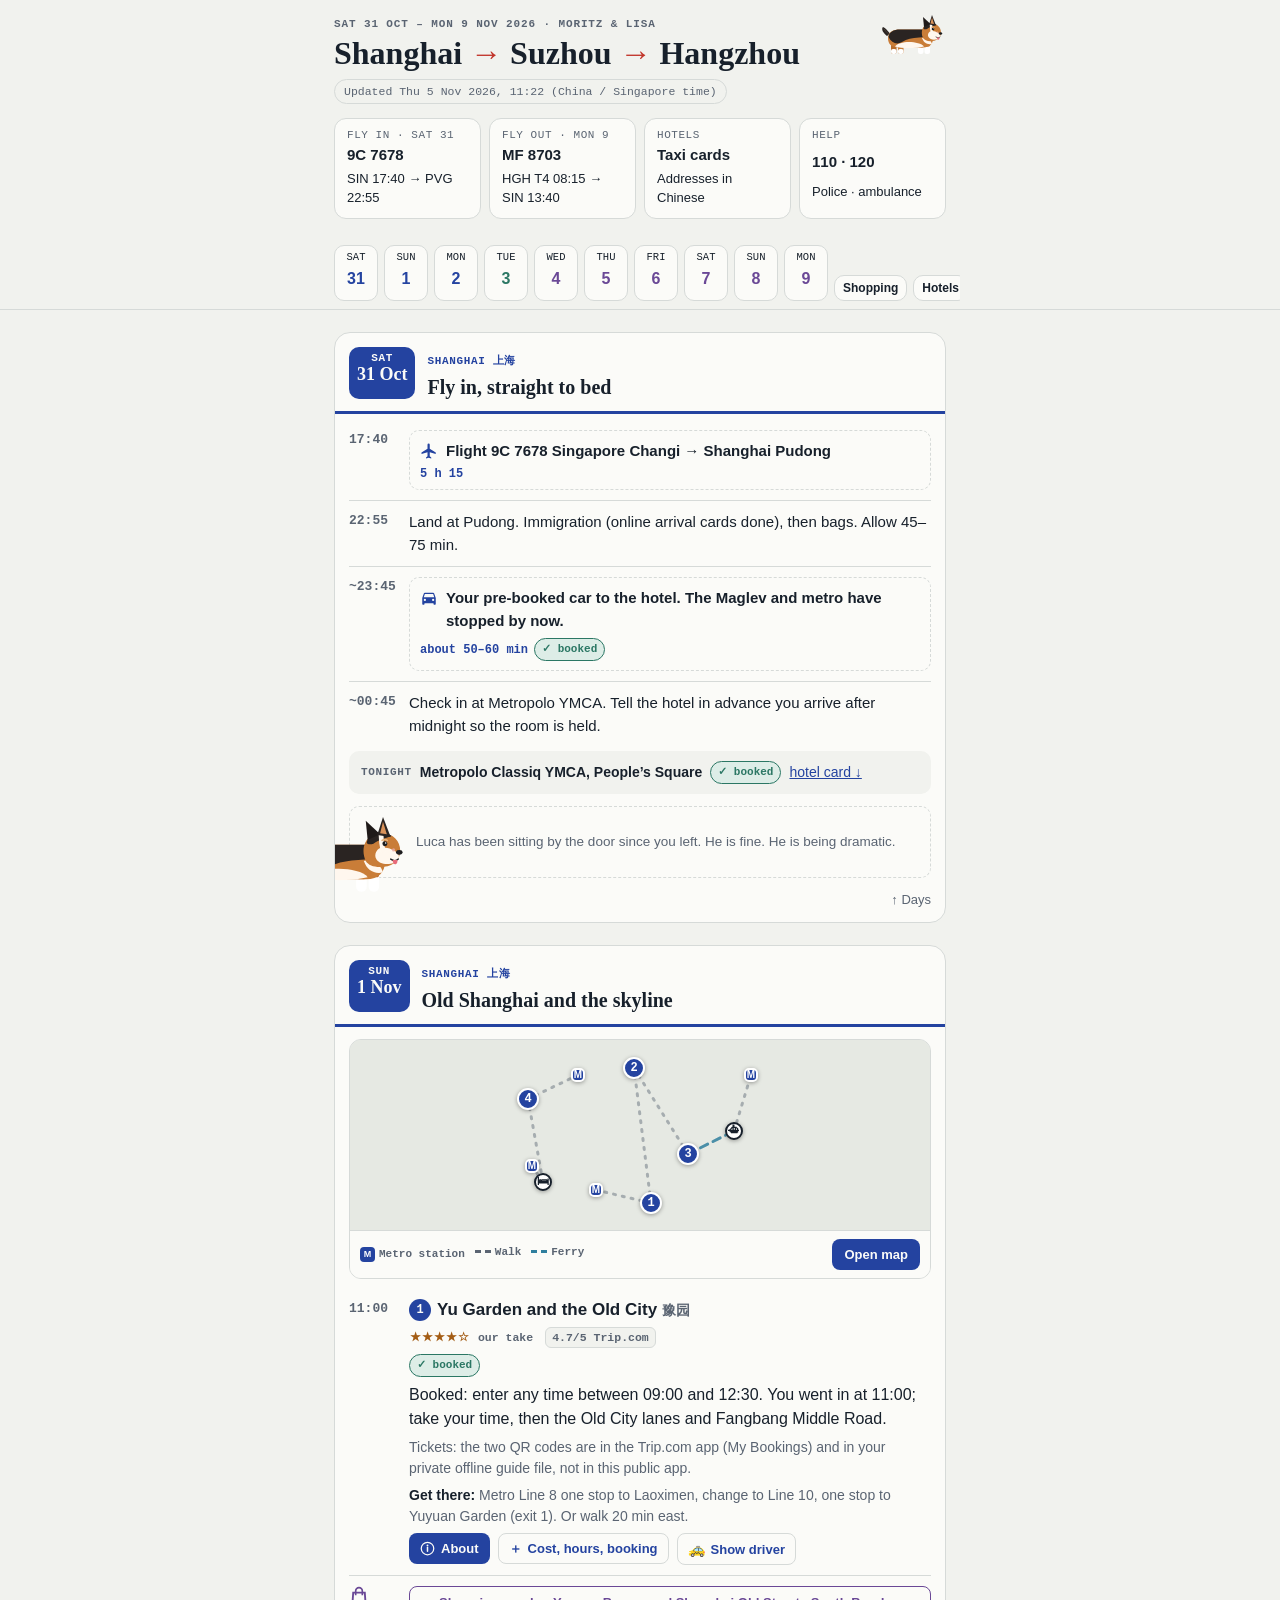
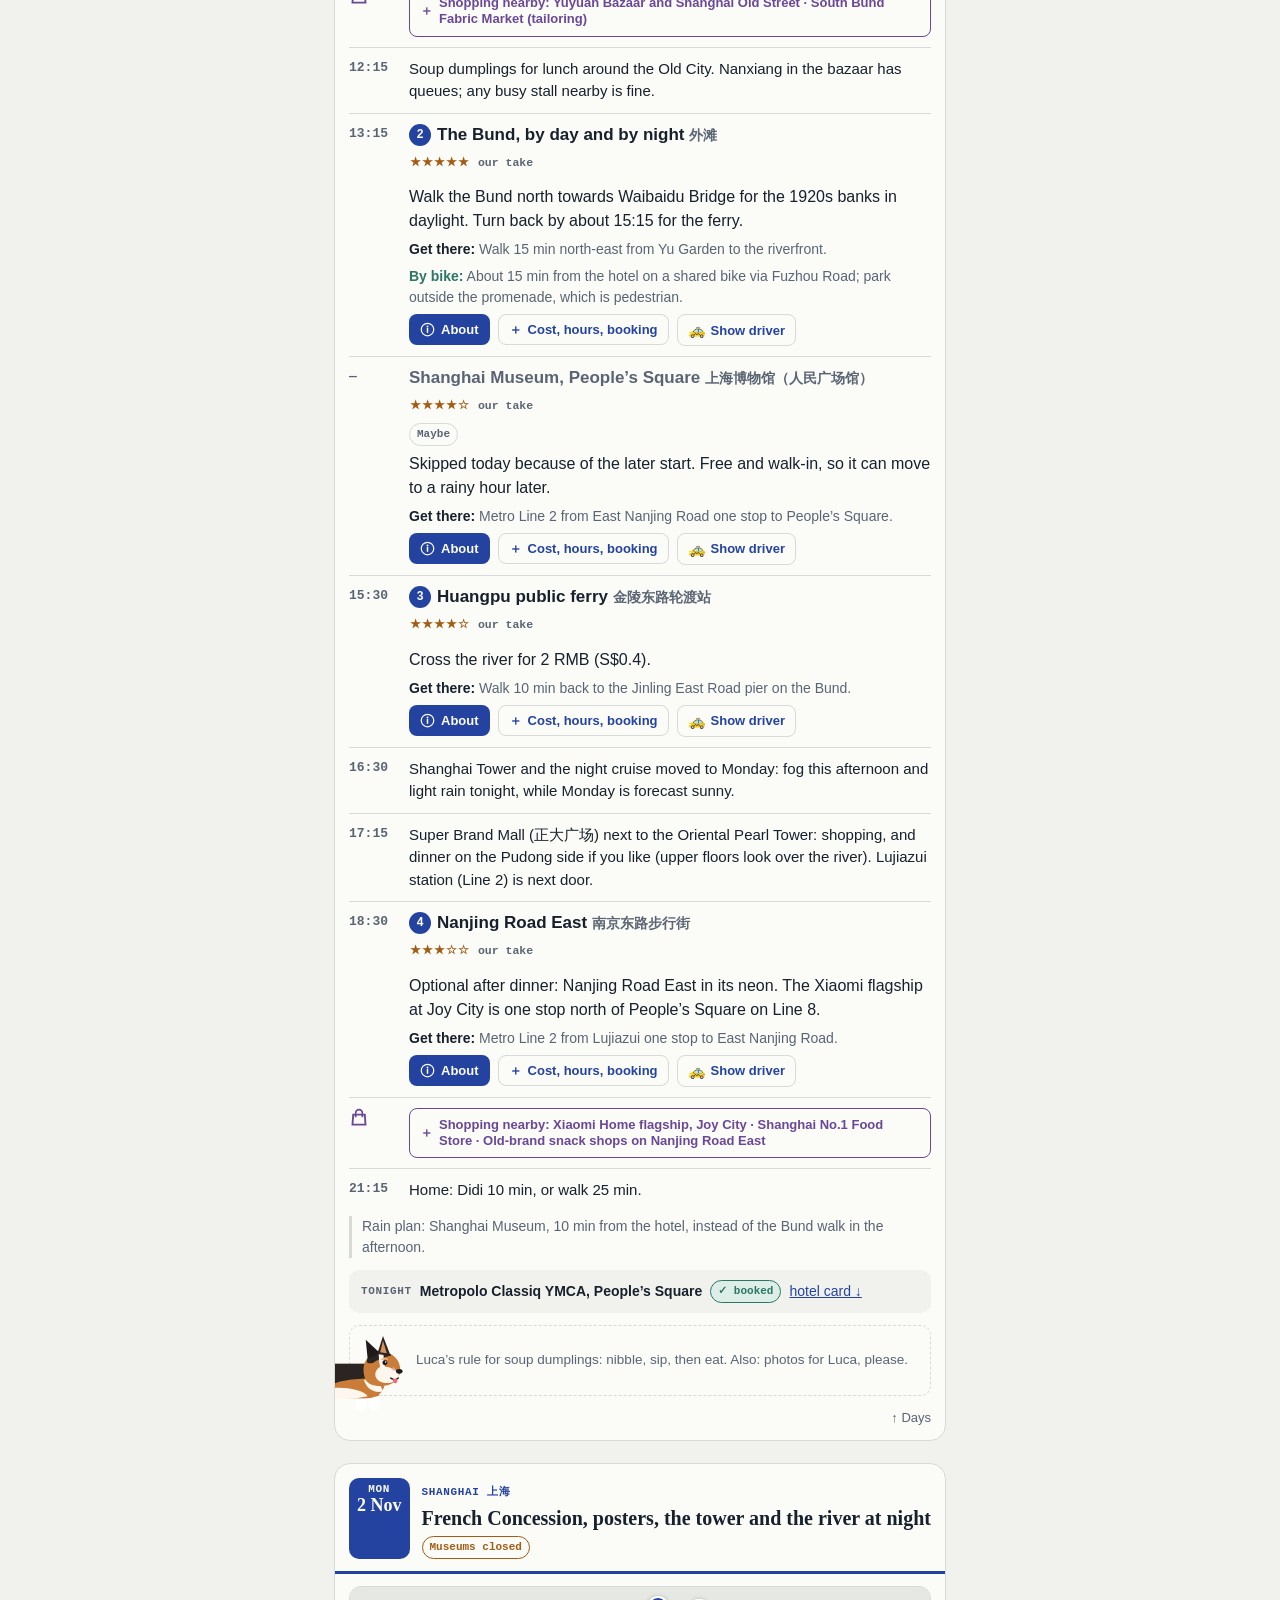
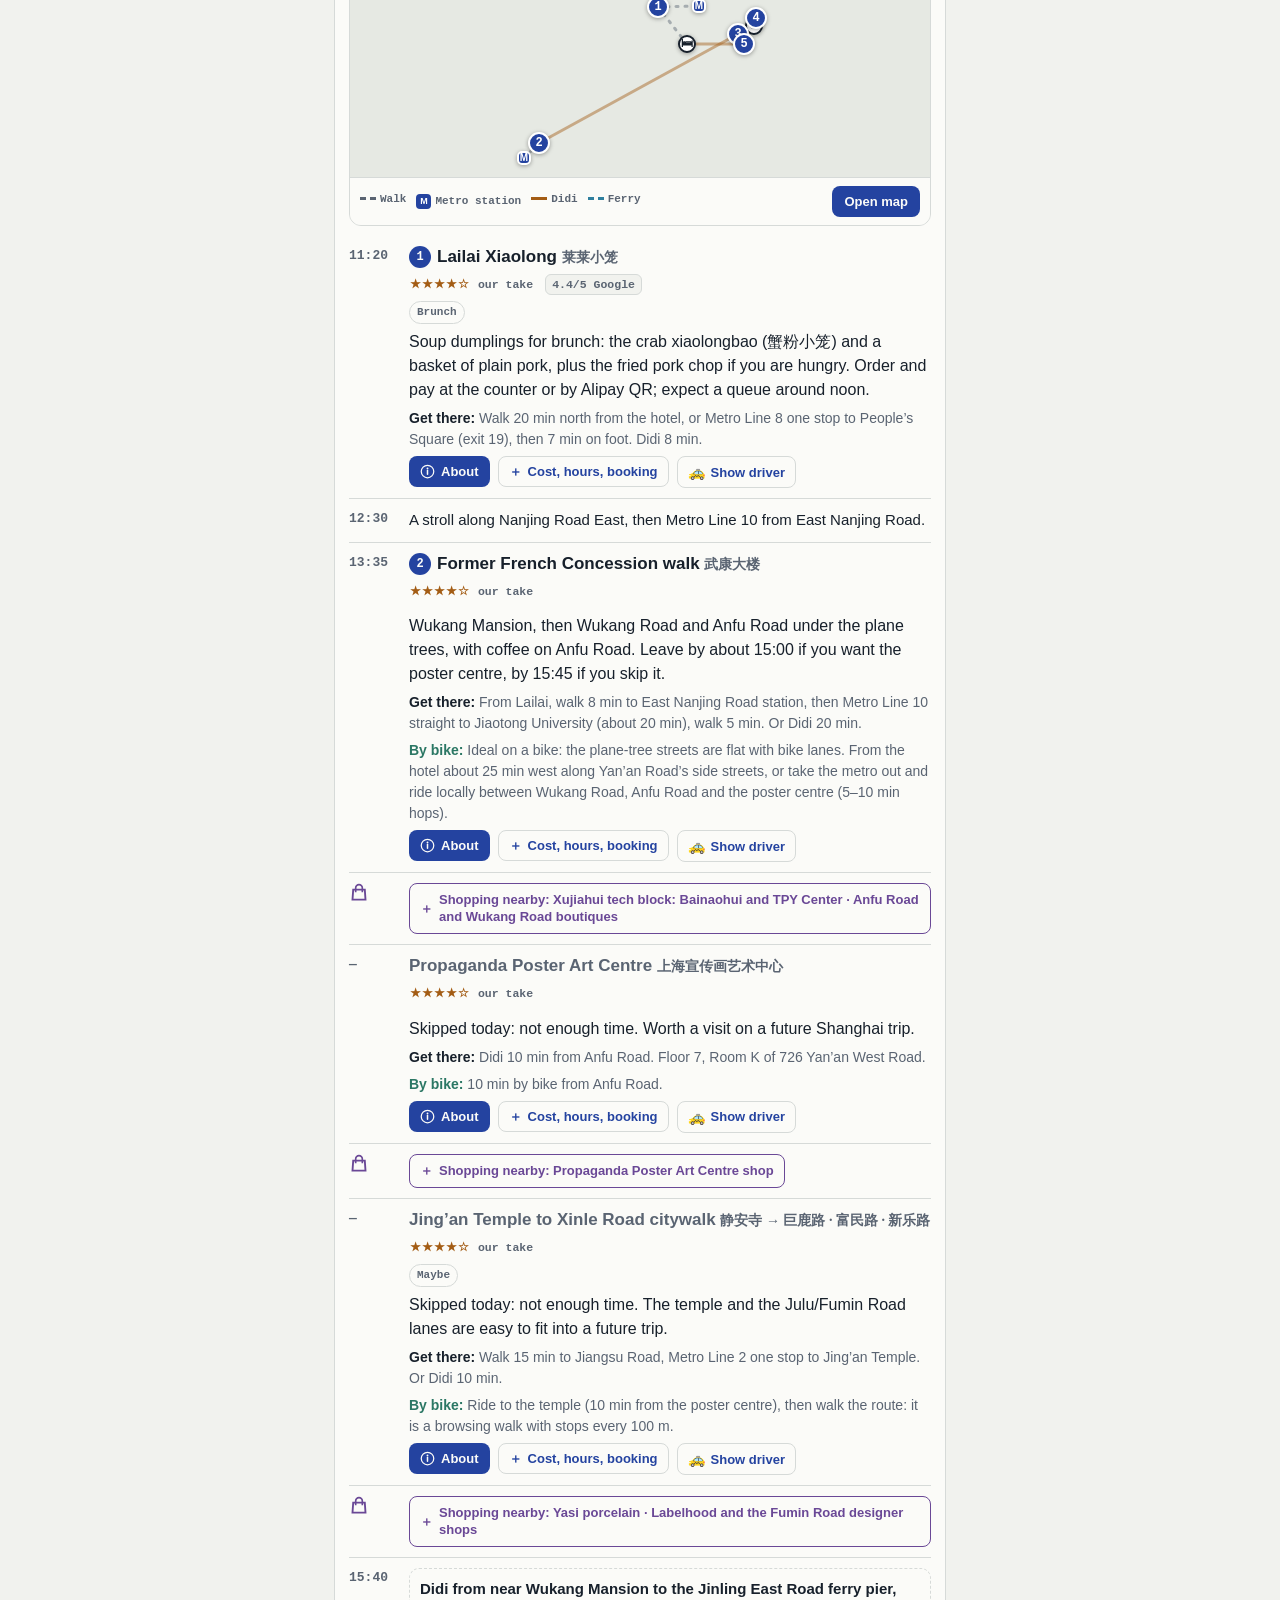
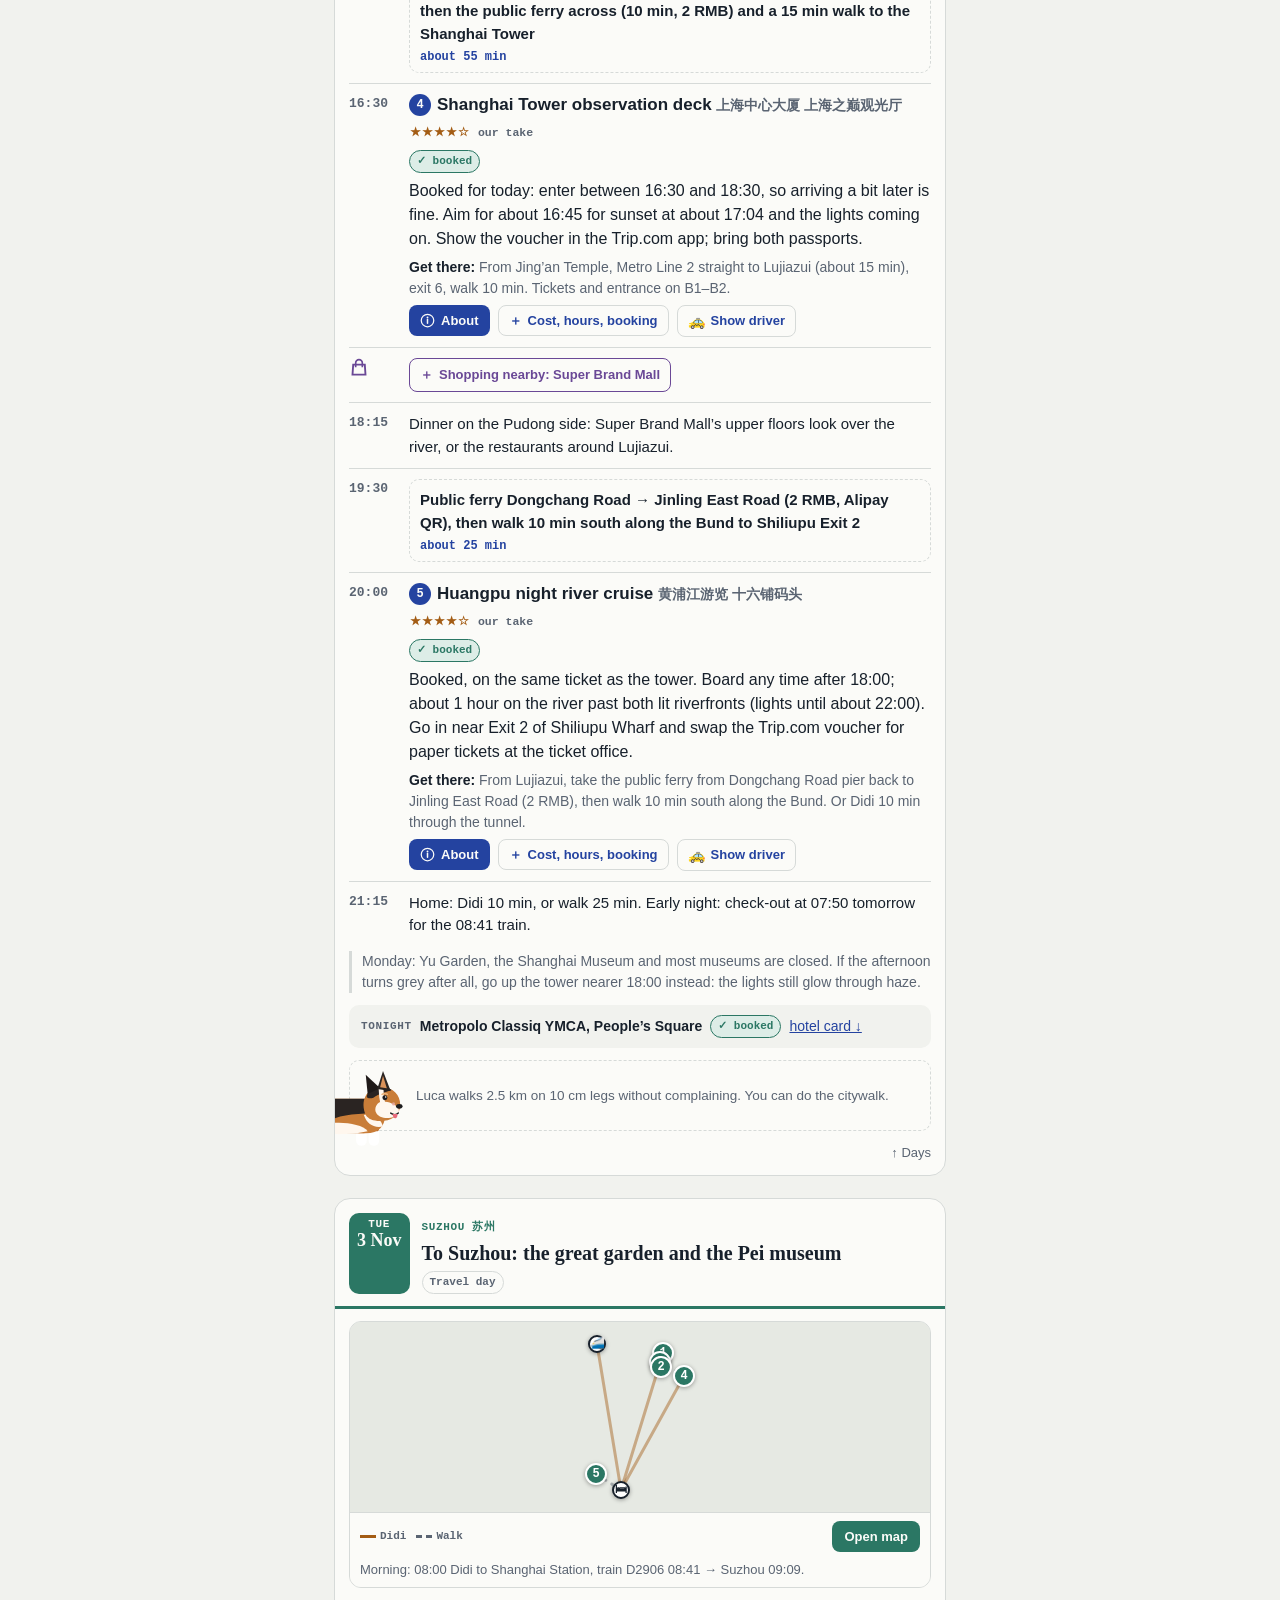
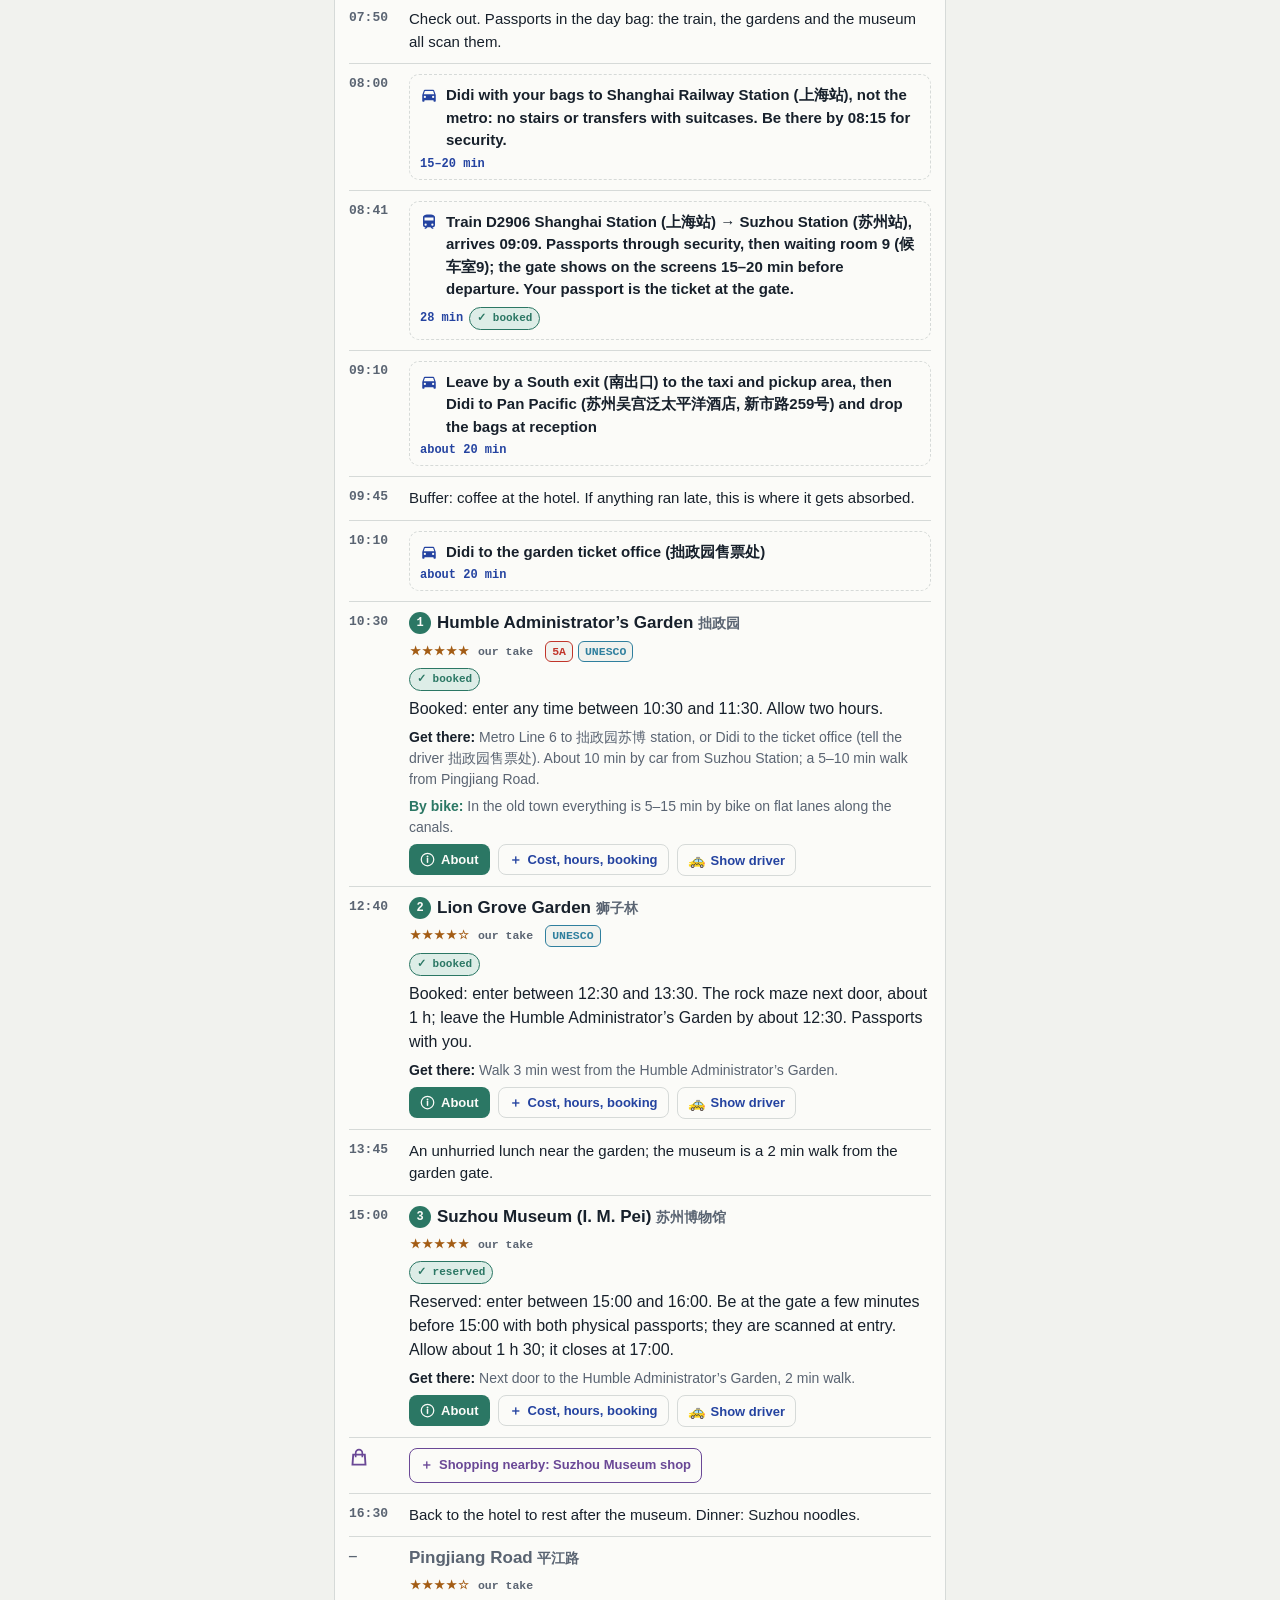
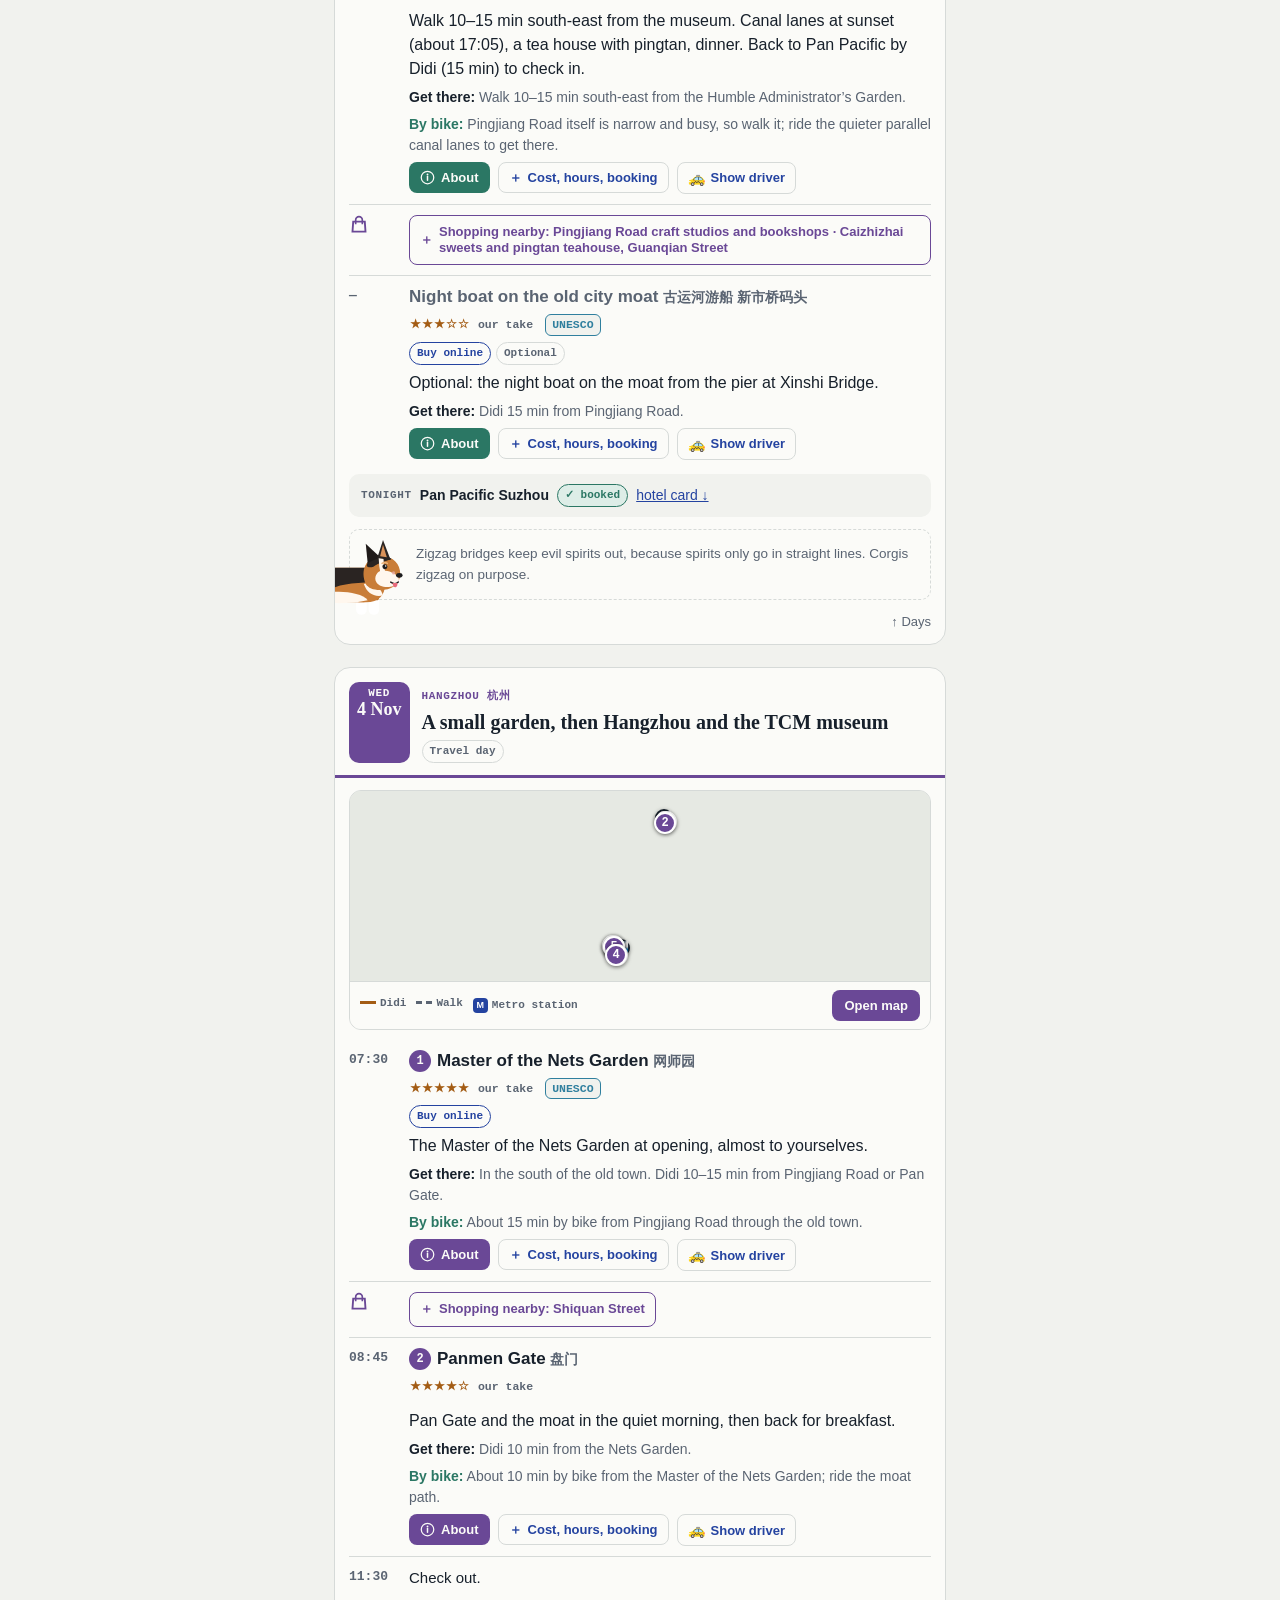
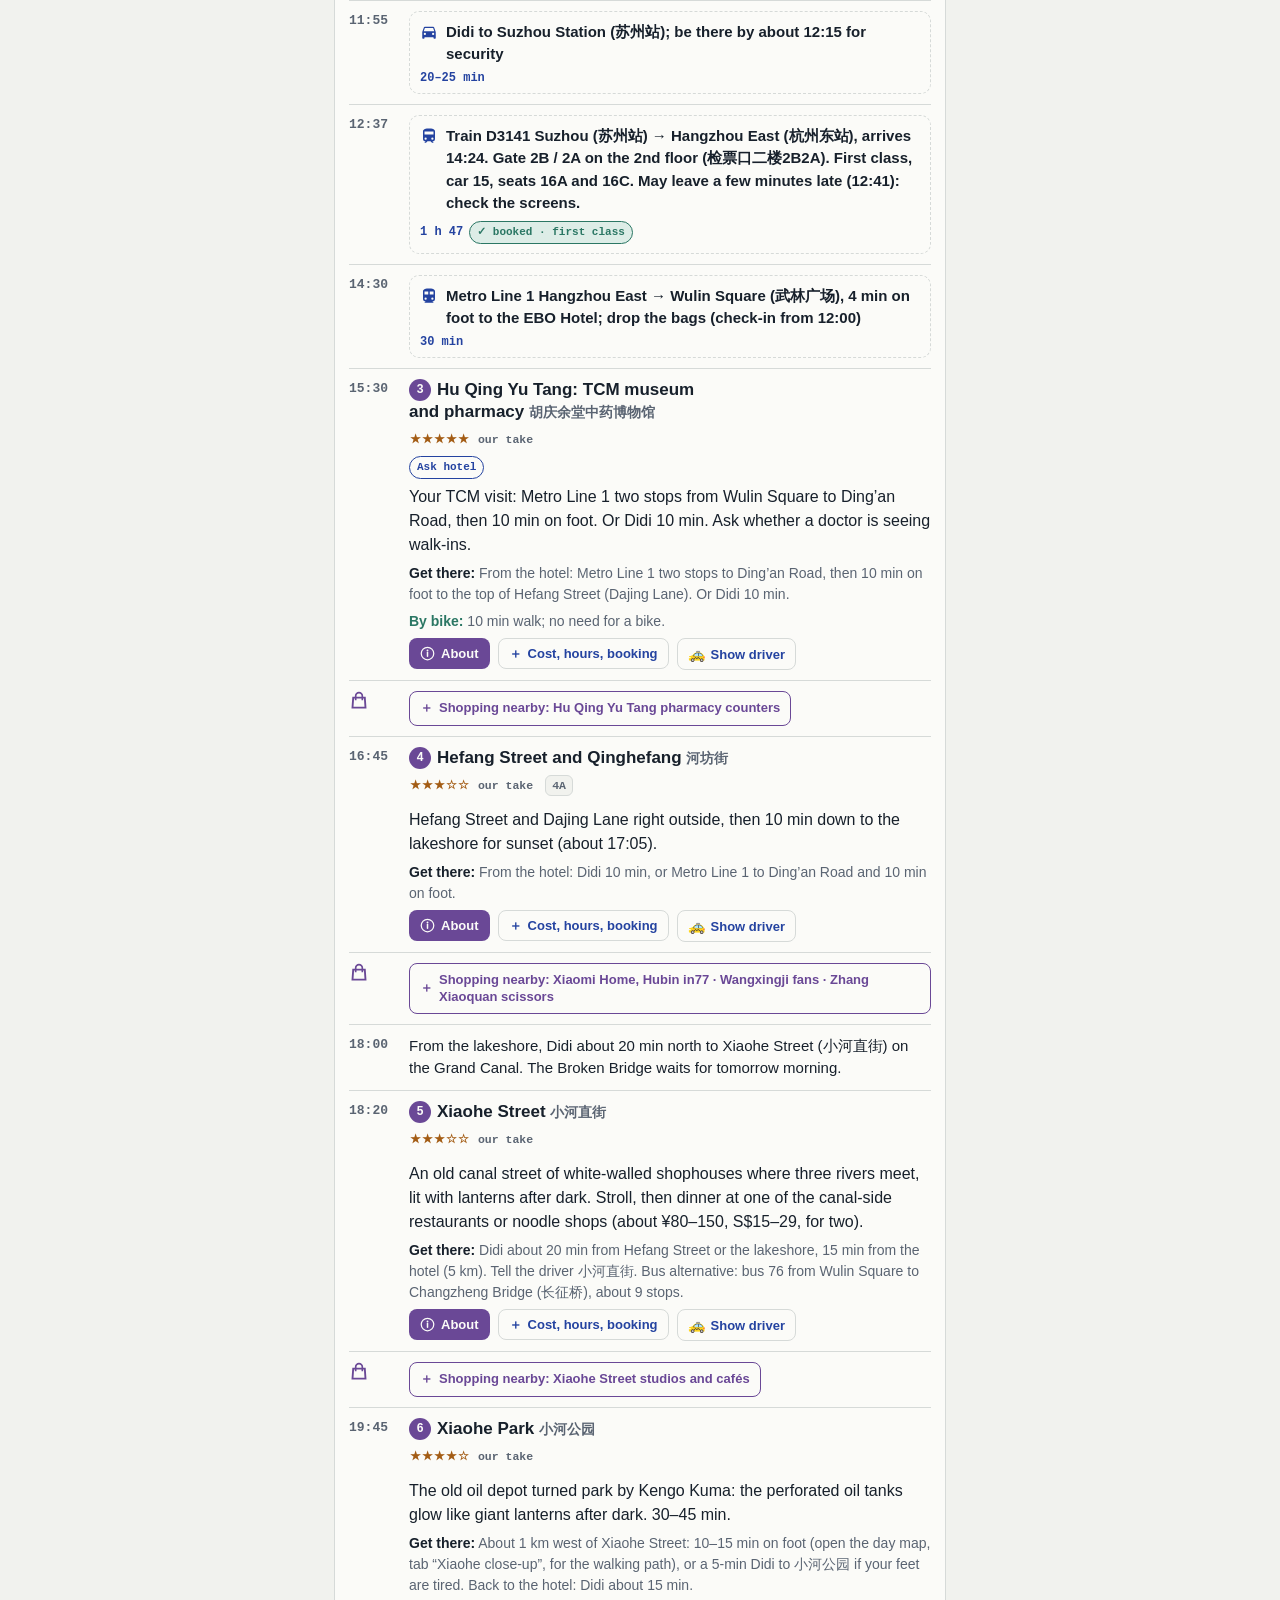
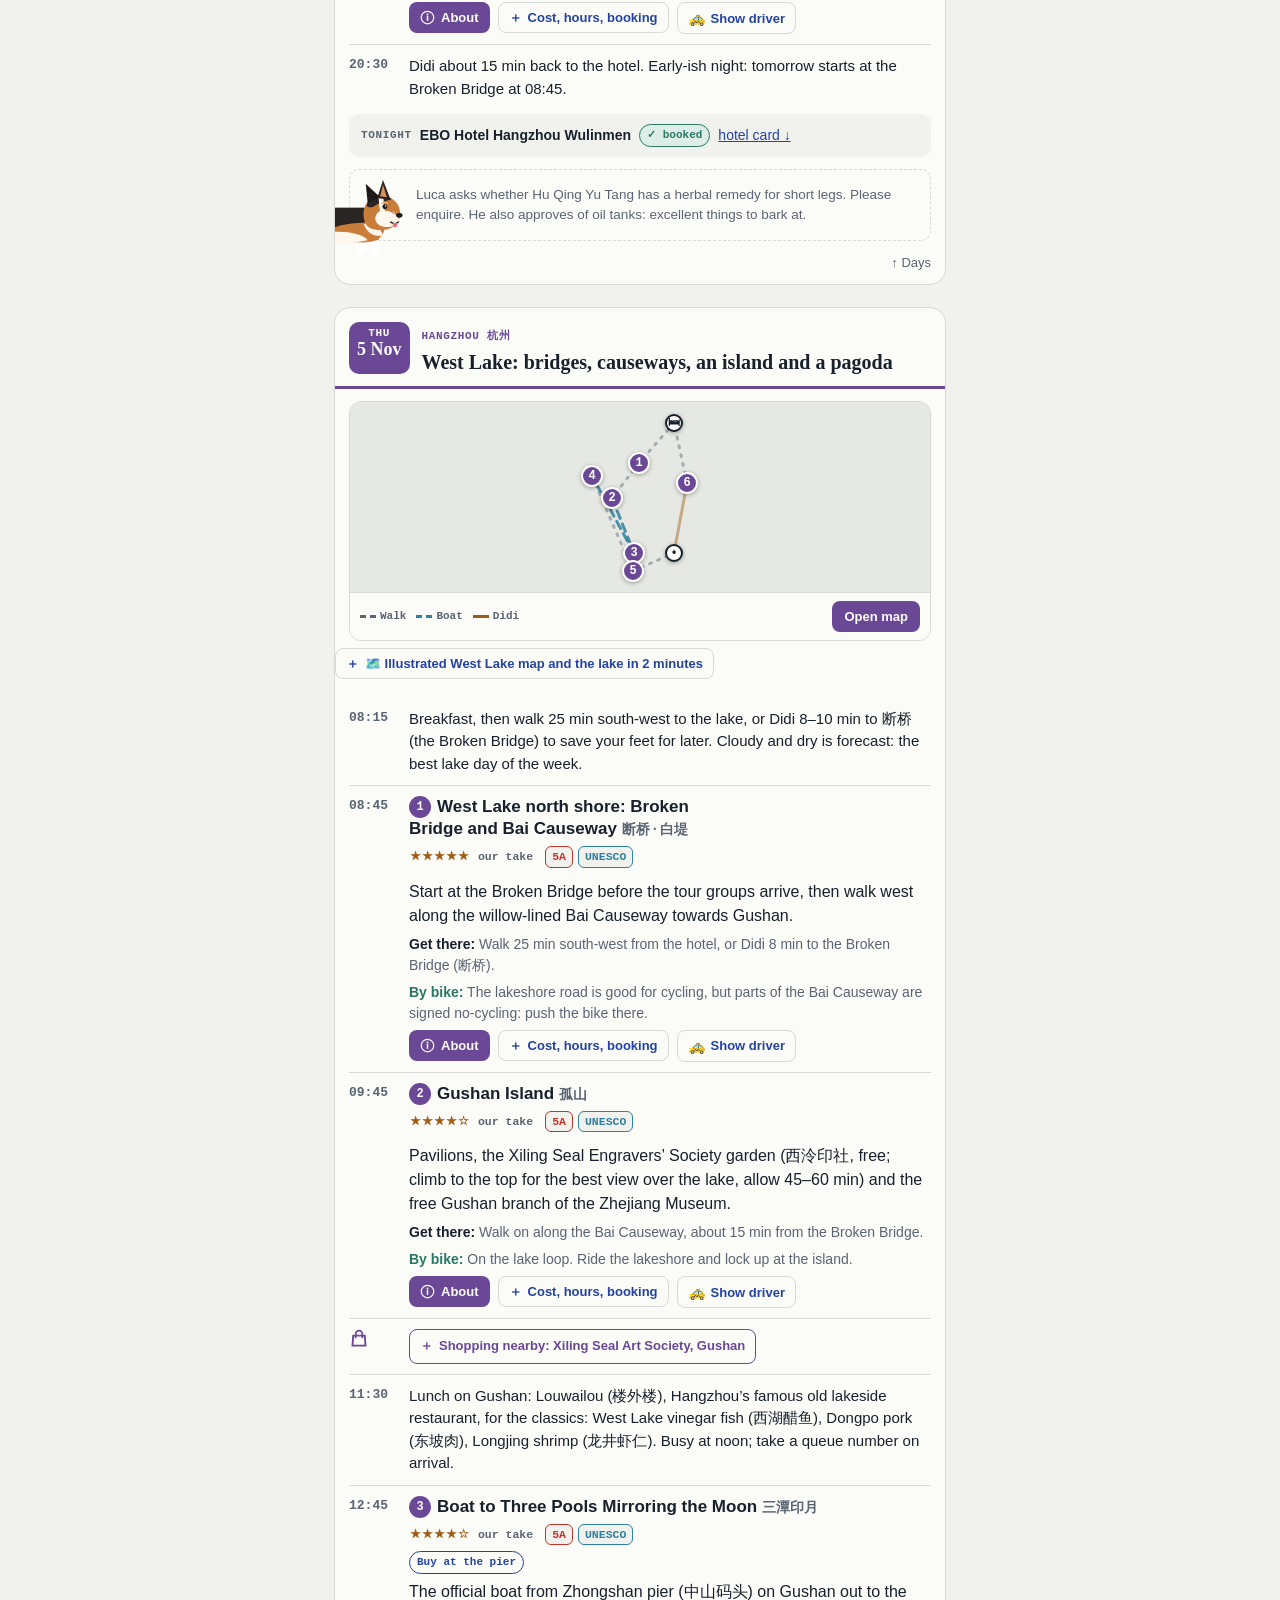
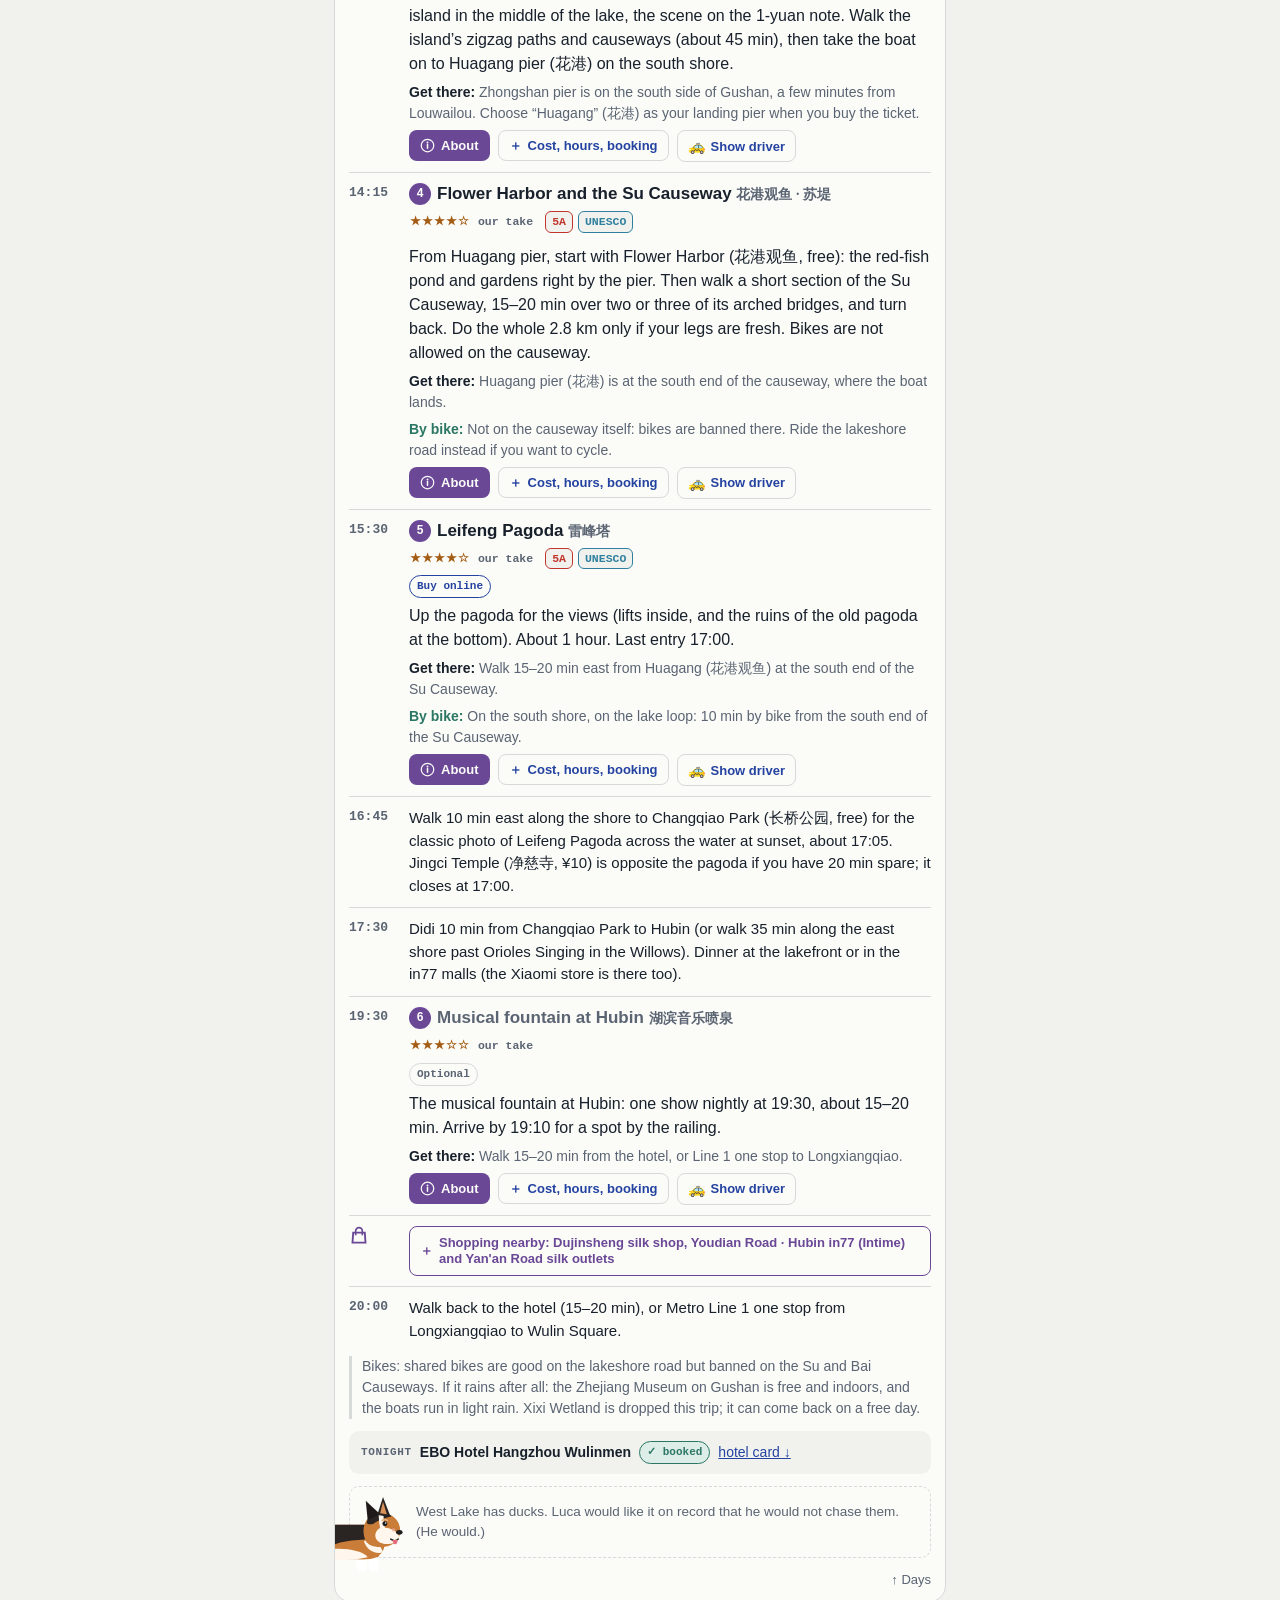
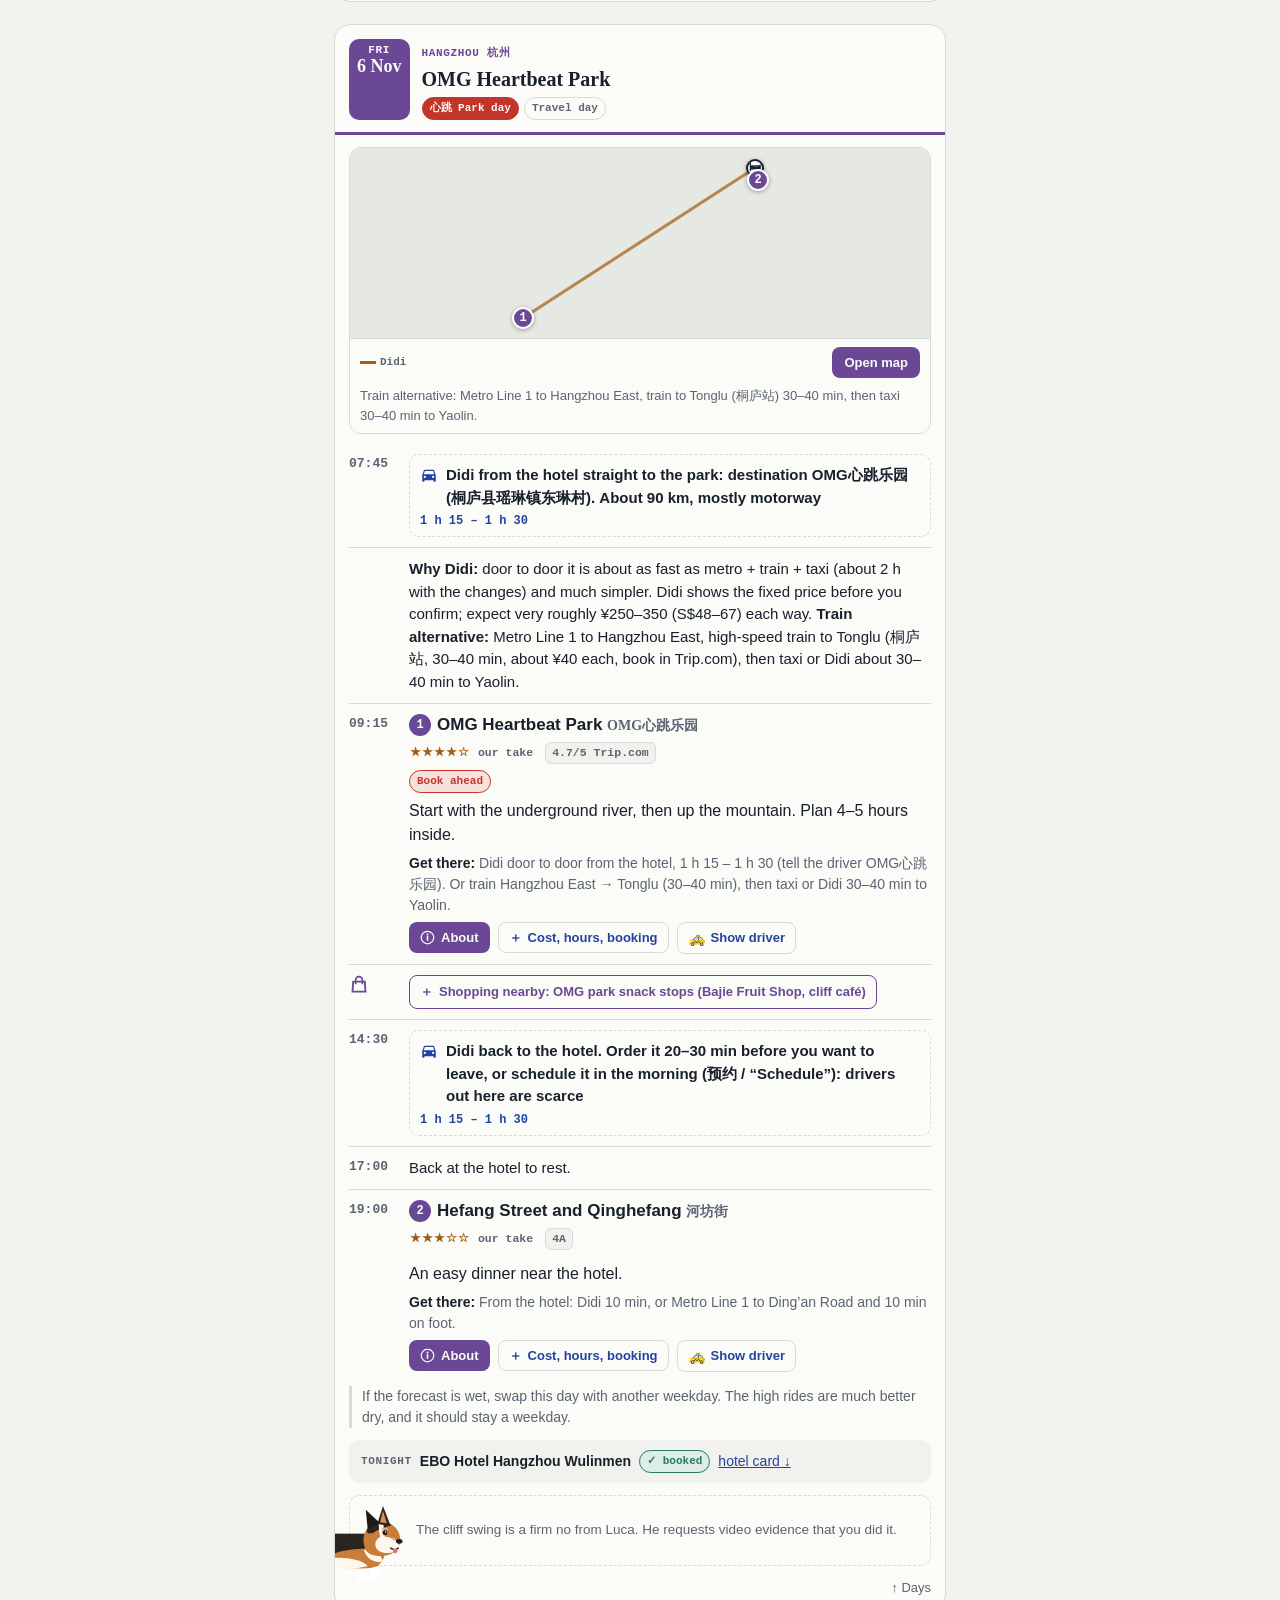
==== commit 019a7421: "Friday: Didi door to door to OMG Heartbeat Park; hours and prices Co-Authored-By: Claude Opus 5.5 <n" ====
--- a/index.html
+++ b/index.html
@@ -1010,7 +1010,7 @@
 <div class="wrap masthead" id="top">
   <p class="k">Sat 31 Oct – Mon 9 Nov 2026 · Moritz &amp; Lisa</p>
   <h1>Shanghai <span class="ar">→</span> Suzhou <span class="ar">→</span> Hangzhou</h1>
-  <p class="stamp">Updated <time datetime="2026-11-04T13:52+08:00">Wed 4 Nov 2026, 13:52</time> (China / Singapore time)</p>
+  <p class="stamp">Updated <time datetime="2026-11-05T11:22+08:00">Thu 5 Nov 2026, 11:22</time> (China / Singapore time)</p>
   <div class="quick">
     <a href="#d0"><span>Fly in · Sat 31</span><b>9C 7678</b>SIN 17:40 → PVG 22:55</a>
     <a href="#d9"><span>Fly out · Mon 9</span><b>MF 8703</b>HGH T4 08:15 → SIN 13:40</a>
@@ -1569,18 +1569,18 @@
     <header class="dh"><div class="date"><span class="wd">Fri</span><span class="dn">6 Nov</span></div><div><span class="city">Hangzhou 杭州</span><h3>OMG Heartbeat Park</h3><div class="chips"><span class="chip hb">心跳 Park day</span><span class="chip">Travel day</span></div></div></header>
     <div class="wx" data-loc="tl"></div>
     <div class="dmap" data-day="d6"></div>
-    <ol class="items"><li class="it mv"><span class="t">07:30</span><div class="c"><div class="mvl"><svg viewBox="0 0 24 24" aria-hidden="true"><path fill="currentColor" d="M12 2C8 2 4 2.5 4 6v9.5A3.5 3.5 0 0 0 7.5 19L6 20.5V21h12v-.5L16.5 19a3.5 3.5 0 0 0 3.5-3.5V6c0-3.5-4-4-8-4ZM7.5 17A1.5 1.5 0 1 1 9 15.5 1.5 1.5 0 0 1 7.5 17Zm3.5-7H6V6h5v4Zm2 0V6h5v4h-5Zm3.5 7a1.5 1.5 0 1 1 1.5-1.5 1.5 1.5 0 0 1-1.5 1.5Z"/></svg><span>Metro Line 1 Wulin Square → Hangzhou East</span></div><div class="meta"><span class="dur">25 min</span></div></div></li><li class="it mv"><span class="t">08:10</span><div class="c"><div class="mvl"><svg viewBox="0 0 24 24" aria-hidden="true"><path fill="currentColor" d="M12 2c-4 0-8 .5-8 4v9.5A3.5 3.5 0 0 0 7.5 19L6 20.5V21h2l2-2h4l2 2h2v-.5L16.5 19a3.5 3.5 0 0 0 3.5-3.5V6c0-3.5-4-4-8-4Zm-4.5 15a1.5 1.5 0 1 1 0-3 1.5 1.5 0 0 1 0 3Zm9 0a1.5 1.5 0 1 1 0-3 1.5 1.5 0 0 1 0 3ZM18 10H6V6h12v4Z"/></svg><span>Train Hangzhou East → Tonglu</span></div><div class="meta"><span class="dur">30–40 min</span><span class="chip must">to book</span></div></div></li><li class="it mv"><span class="t">08:50</span><div class="c"><div class="mvl"><svg viewBox="0 0 24 24" aria-hidden="true"><path fill="currentColor" d="M18.9 6a1.5 1.5 0 0 0-1.4-1h-11a1.5 1.5 0 0 0-1.4 1L3 12v8a1 1 0 0 0 1 1h1a1 1 0 0 0 1-1v-1h12v1a1 1 0 0 0 1 1h1a1 1 0 0 0 1-1v-8l-2.1-6ZM6.5 16a1.5 1.5 0 1 1 0-3 1.5 1.5 0 0 1 0 3Zm11 0a1.5 1.5 0 1 1 0-3 1.5 1.5 0 0 1 0 3ZM5 11l1.5-4.5h11L19 11H5Z"/></svg><span>Taxi or Didi Tonglu Station → the park in Yaolin</span></div><div class="meta"><span class="dur">30–40 min</span></div></div></li><li class="it stop" data-o="omg"><span class="t">09:30</span><div class="c">
+    <ol class="items"><li class="it mv"><span class="t">07:45</span><div class="c"><div class="mvl"><svg viewBox="0 0 24 24" aria-hidden="true"><path fill="currentColor" d="M18.9 6a1.5 1.5 0 0 0-1.4-1h-11a1.5 1.5 0 0 0-1.4 1L3 12v8a1 1 0 0 0 1 1h1a1 1 0 0 0 1-1v-1h12v1a1 1 0 0 0 1 1h1a1 1 0 0 0 1-1v-8l-2.1-6ZM6.5 16a1.5 1.5 0 1 1 0-3 1.5 1.5 0 0 1 0 3Zm11 0a1.5 1.5 0 1 1 0-3 1.5 1.5 0 0 1 0 3ZM5 11l1.5-4.5h11L19 11H5Z"/></svg><span>Didi from the hotel straight to the park: destination OMG心跳乐园 (桐庐县瑶琳镇东琳村). About 90 km, mostly motorway</span></div><div class="meta"><span class="dur">1 h 15 – 1 h 30</span></div></div></li><li class="it note"><span class="t"></span><div class="c"><p><b>Why Didi:</b> door to door it is about as fast as metro + train + taxi (about 2 h with the changes) and much simpler. Didi shows the fixed price before you confirm; expect very roughly ¥250–350 (S$48–67) each way. <b>Train alternative:</b> Metro Line 1 to Hangzhou East, high-speed train to Tonglu (桐庐站, 30–40 min, about ¥40 each, book in Trip.com), then taxi or Didi about 30–40 min to Yaolin.</p></div></li><li class="it stop" data-o="omg"><span class="t">09:15</span><div class="c">
       <h4>OMG Heartbeat Park <span class="zh">OMG心跳乐园</span></h4>
       <div class="chips"><span class="chip must">Book ahead</span></div>
       <p>Start with the underground river, then up the mountain. Plan 4–5 hours inside.</p>
-      <p class="go"><b>Get there:</b> Train Hangzhou East → Tonglu (30–40 min), then taxi or Didi about 30–40 min to the park in Yaolin. Or a Didi door to door, 1 h 15 – 1 h 30. Trip.com also sells a shuttle bus from the city.</p>
+      <p class="go"><b>Get there:</b> Didi door to door from the hotel, 1 h 15 – 1 h 30 (tell the driver OMG心跳乐园). Or train Hangzhou East → Tonglu (30–40 min), then taxi or Didi 30–40 min to Yaolin.</p>
       
       <details class="more"><summary>Cost, hours, booking</summary><dl>
-        <dt>Cost</dt><dd>About 400–500 RMB (S$77–96) for the all-rides pass</dd><dt>Open</dt><dd>Typically 08:00 to evening. Check November hours when booking.</dd>
+        <dt>Cost</dt><dd>All-rides pass (一票通) ¥399 (S$77); with the cave expedition ¥469 (S$90)</dd><dt>Open</dt><dd>Day session about 08:00–16:30 (last entry about 16:00); a night session runs some evenings. Check the time on your ticket.</dd>
         <dt>Booking</dt><dd>Trip.com or Klook (“OMG Heartbeat Paradise”); pick the pass with or without the cave expedition. A few days ahead; cheaper than at the gate. Bring a light jacket for the cave (about 18 °C) and dry clothes for the water rides.</dd>
         <dt>What it is</dt><dd>Your fixed day, and the one early start: leave the hotel at 07:30. A boat ride along an underground river in a karst cave, then rides on the mountain above it: glass bridge, cliff swing, mountain coaster and drift slides. Keep it on a weekday; weekends bring long queues.</dd></dl></details>
       <details class="taxi"><summary>Show driver</summary><div class="card"><p class="say">请带我去</p><p class="big">OMG心跳乐园</p><p class="en">“Please take me to OMG Heartbeat Park”</p><p class="maps"><a href="https://uri.amap.com/search?keyword=OMG%E5%BF%83%E8%B7%B3%E4%B9%90%E5%9B%AD&city=%E6%9D%AD%E5%B7%9E">Amap</a><a href="https://maps.apple.com/?q=OMG%E5%BF%83%E8%B7%B3%E4%B9%90%E5%9B%AD">Apple Maps</a></p></div></details>
-    </div></li><li class="it shop"><span class="t"><svg viewBox="0 0 24 24" aria-hidden="true"><path fill="currentColor" d="M7 7V6a5 5 0 0 1 10 0v1h3l1 14H3L4 7h3Zm2 0h6V6a3 3 0 0 0-6 0v1Zm-2.9 2-.7 10h13.2l-.7-10H17v2h-2V9H9v2H7V9h-.9Z"/></svg></span><div class="c"><details class="shopd"><summary>Shopping nearby: OMG park snack stops (Bajie Fruit Shop, cliff café)</summary><div class="shops"><article class="sh"><h5>OMG park snack stops (Bajie Fruit Shop, cliff café) <span class="zh">OMG心跳乐园 八戒水果铺 · 悬崖咖啡</span></h5><p class="kind">Food shop · Inside the park, along the ride route · Park hours, about 08:30–18:00</p><p><b>Buy:</b> Not a shopping stop. Worth it: fruit (pick a watermelon from the pool near the coaster in season), coffee and cake at the glass-walled cliff café, and the free charm for collecting 9 stamps.</p><p class="watch"><b>Watch out:</b> Meals are basic fast food (about ¥38–58). Bring water and snacks.</p><p class="maps"><a href="https://uri.amap.com/marker?position=119.52,29.915&name=OMG心跳乐园 八戒水果铺 · 悬崖咖啡&coordinate=wgs84&callnative=1">Amap</a><a href="https://maps.apple.com/?ll=29.915,119.52&q=OMG心跳乐园 八戒水果铺 · 悬崖咖啡">Apple Maps</a></p></article></div></details></div></li><li class="it mv"><span class="t">14:30</span><div class="c"><div class="mvl"><svg viewBox="0 0 24 24" aria-hidden="true"><path fill="currentColor" d="M12 2c-4 0-8 .5-8 4v9.5A3.5 3.5 0 0 0 7.5 19L6 20.5V21h2l2-2h4l2 2h2v-.5L16.5 19a3.5 3.5 0 0 0 3.5-3.5V6c0-3.5-4-4-8-4Zm-4.5 15a1.5 1.5 0 1 1 0-3 1.5 1.5 0 0 1 0 3Zm9 0a1.5 1.5 0 1 1 0-3 1.5 1.5 0 0 1 0 3ZM18 10H6V6h12v4Z"/></svg><span>Book the return Didi before you leave the park (taxis out here are scarce), then the train back</span></div><div class="meta"><span class="dur">about 1 h 30</span><span class="chip must">to book</span></div></div></li><li class="it note"><span class="t">17:00</span><div class="c"><p>Back at the hotel to rest.</p></div></li><li class="it stop" data-o="hefang"><span class="t">19:00</span><div class="c">
+    </div></li><li class="it shop"><span class="t"><svg viewBox="0 0 24 24" aria-hidden="true"><path fill="currentColor" d="M7 7V6a5 5 0 0 1 10 0v1h3l1 14H3L4 7h3Zm2 0h6V6a3 3 0 0 0-6 0v1Zm-2.9 2-.7 10h13.2l-.7-10H17v2h-2V9H9v2H7V9h-.9Z"/></svg></span><div class="c"><details class="shopd"><summary>Shopping nearby: OMG park snack stops (Bajie Fruit Shop, cliff café)</summary><div class="shops"><article class="sh"><h5>OMG park snack stops (Bajie Fruit Shop, cliff café) <span class="zh">OMG心跳乐园 八戒水果铺 · 悬崖咖啡</span></h5><p class="kind">Food shop · Inside the park, along the ride route · Park hours, about 08:30–18:00</p><p><b>Buy:</b> Not a shopping stop. Worth it: fruit (pick a watermelon from the pool near the coaster in season), coffee and cake at the glass-walled cliff café, and the free charm for collecting 9 stamps.</p><p class="watch"><b>Watch out:</b> Meals are basic fast food (about ¥38–58). Bring water and snacks.</p><p class="maps"><a href="https://uri.amap.com/marker?position=119.52,29.915&name=OMG心跳乐园 八戒水果铺 · 悬崖咖啡&coordinate=wgs84&callnative=1">Amap</a><a href="https://maps.apple.com/?ll=29.915,119.52&q=OMG心跳乐园 八戒水果铺 · 悬崖咖啡">Apple Maps</a></p></article></div></details></div></li><li class="it mv"><span class="t">14:30</span><div class="c"><div class="mvl"><svg viewBox="0 0 24 24" aria-hidden="true"><path fill="currentColor" d="M18.9 6a1.5 1.5 0 0 0-1.4-1h-11a1.5 1.5 0 0 0-1.4 1L3 12v8a1 1 0 0 0 1 1h1a1 1 0 0 0 1-1v-1h12v1a1 1 0 0 0 1 1h1a1 1 0 0 0 1-1v-8l-2.1-6ZM6.5 16a1.5 1.5 0 1 1 0-3 1.5 1.5 0 0 1 0 3Zm11 0a1.5 1.5 0 1 1 0-3 1.5 1.5 0 0 1 0 3ZM5 11l1.5-4.5h11L19 11H5Z"/></svg><span>Didi back to the hotel. Order it 20–30 min before you want to leave, or schedule it in the morning (预约 / “Schedule”): drivers out here are scarce</span></div><div class="meta"><span class="dur">1 h 15 – 1 h 30</span></div></div></li><li class="it note"><span class="t">17:00</span><div class="c"><p>Back at the hotel to rest.</p></div></li><li class="it stop" data-o="hefang"><span class="t">19:00</span><div class="c">
       <h4>Hefang Street and Qinghefang <span class="zh">河坊街</span></h4>
       <div class="chips"></div>
       <p>An easy dinner near the hotel.</p>
@@ -1897,7 +1897,7 @@
       <p style="margin-top:10px"><button type="submit" class="btn">Save on this phone</button> <span id="pp-saved" class="muted" hidden>Saved</span></p>
     </form>
   </section>
-<footer><p>Jiangnan Guide · updated Wed 4 Nov 2026, 13:52 (China / Singapore time). Works offline; save it on your phone.</p><p>Prices, hours and booking rules were checked in late October 2026 and can change.</p></footer>
+<footer><p>Jiangnan Guide · updated Thu 5 Nov 2026, 11:22 (China / Singapore time). Works offline; save it on your phone.</p><p>Prices, hours and booking rules were checked in late October 2026 and can change.</p></footer>
 </main>
 <script>
 (function(){
@@ -1927,7 +1927,7 @@
 !function(t,e){"object"==typeof exports&&"undefined"!=typeof module?e(exports):"function"==typeof define&&define.amd?define(["exports"],e):e((t="undefined"!=typeof globalThis?globalThis:t||self).leaflet={})}(this,function(t){"use strict";function l(t){for(var e,i,n=1,o=arguments.length;n<o;n++)for(e in i=arguments[n])t[e]=i[e];return t}var R=Object.create||function(t){return N.prototype=t,new N};function N(){}function a(t,e){var i,n=Array.prototype.slice;return t.bind?t.bind.apply(t,n.call(arguments,1)):(i=n.call(arguments,2),function(){return t.apply(e,i.length?i.concat(n.call(arguments)):arguments)})}var D=0;function h(t){return"_leaflet_id"in t||(t._leaflet_id=++D),t._leaflet_id}function j(t,e,i){var n,o,s=function(){n=!1,o&&(r.apply(i,o),o=!1)},r=function(){n?o=arguments:(t.apply(i,arguments),setTimeout(s,e),n=!0)};return r}function H(t,e,i){var n=e[1],e=e[0],o=n-e;return t===n&&i?t:((t-e)%o+o)%o+e}function u(){return!1}function i(t,e){return!1===e?t:(e=Math.pow(10,void 0===e?6:e),Math.round(t*e)/e)}function W(t){return t.trim?t.trim():t.replace(/^\s+|\s+$/g,"")}function F(t){return W(t).split(/\s+/)}function c(t,e){for(var i in Object.prototype.hasOwnProperty.call(t,"options")||(t.options=t.options?R(t.options):{}),e)t.options[i]=e[i];return t.options}function U(t,e,i){var n,o=[];for(n in t)o.push(encodeURIComponent(i?n.toUpperCase():n)+"="+encodeURIComponent(t[n]));return(e&&-1!==e.indexOf("?")?"&":"?")+o.join("&")}var V=/\{ *([\w_ -]+) *\}/g;function q(t,i){return t.replace(V,function(t,e){e=i[e];if(void 0===e)throw new Error("No value provided for variable "+t);return e="function"==typeof e?e(i):e})}var d=Array.isArray||function(t){return"[object Array]"===Object.prototype.toString.call(t)};function G(t,e){for(var i=0;i<t.length;i++)if(t[i]===e)return i;return-1}var K="[data-uri]";function Y(t){return window["webkit"+t]||window["moz"+t]||window["ms"+t]}var X=0;function J(t){var e=+new Date,i=Math.max(0,16-(e-X));return X=e+i,window.setTimeout(t,i)}var $=window.requestAnimationFrame||Y("RequestAnimationFrame")||J,Q=window.cancelAnimationFrame||Y("CancelAnimationFrame")||Y("CancelRequestAnimationFrame")||function(t){window.clearTimeout(t)};function x(t,e,i){if(!i||$!==J)return $.call(window,a(t,e));t.call(e)}function r(t){t&&Q.call(window,t)}var tt={__proto__:null,extend:l,create:R,bind:a,get lastId(){return D},stamp:h,throttle:j,wrapNum:H,falseFn:u,formatNum:i,trim:W,splitWords:F,setOptions:c,getParamString:U,template:q,isArray:d,indexOf:G,emptyImageUrl:K,requestFn:$,cancelFn:Q,requestAnimFrame:x,cancelAnimFrame:r};function et(){}et.extend=function(t){function e(){c(this),this.initialize&&this.initialize.apply(this,arguments),this.callInitHooks()}var i,n=e.__super__=this.prototype,o=R(n);for(i in(o.constructor=e).prototype=o,this)Object.prototype.hasOwnProperty.call(this,i)&&"prototype"!==i&&"__super__"!==i&&(e[i]=this[i]);if(t.statics&&l(e,t.statics),t.includes){var s=t.includes;if("undefined"!=typeof L&&L&&L.Mixin){s=d(s)?s:[s];for(var r=0;r<s.length;r++)s[r]===L.Mixin.Events&&console.warn("Deprecated include of L.Mixin.Events: this property will be removed in future releases, please inherit from L.Evented instead.",(new Error).stack)}l.apply(null,[o].concat(t.includes))}return l(o,t),delete o.statics,delete o.includes,o.options&&(o.options=n.options?R(n.options):{},l(o.options,t.options)),o._initHooks=[],o.callInitHooks=function(){if(!this._initHooksCalled){n.callInitHooks&&n.callInitHooks.call(this),this._initHooksCalled=!0;for(var t=0,e=o._initHooks.length;t<e;t++)o._initHooks[t].call(this)}},e},et.include=function(t){var e=this.prototype.options;return l(this.prototype,t),t.options&&(this.prototype.options=e,this.mergeOptions(t.options)),this},et.mergeOptions=function(t){return l(this.prototype.options,t),this},et.addInitHook=function(t){var e=Array.prototype.slice.call(arguments,1),i="function"==typeof t?t:function(){this[t].apply(this,e)};return this.prototype._initHooks=this.prototype._initHooks||[],this.prototype._initHooks.push(i),this};var e={on:function(t,e,i){if("object"==typeof t)for(var n in t)this._on(n,t[n],e);else for(var o=0,s=(t=F(t)).length;o<s;o++)this._on(t[o],e,i);return this},off:function(t,e,i){if(arguments.length)if("object"==typeof t)for(var n in t)this._off(n,t[n],e);else{t=F(t);for(var o=1===arguments.length,s=0,r=t.length;s<r;s++)o?this._off(t[s]):this._off(t[s],e,i)}else delete this._events;return this},_on:function(t,e,i,n){"function"!=typeof e?console.warn("wrong listener type: "+typeof e):!1===this._listens(t,e,i)&&(e={fn:e,ctx:i=i===this?void 0:i},n&&(e.once=!0),this._events=this._events||{},this._events[t]=this._events[t]||[],this._events[t].push(e))},_off:function(t,e,i){var n,o,s;if(this._events&&(n=this._events[t]))if(1===arguments.length){if(this._firingCount)for(o=0,s=n.length;o<s;o++)n[o].fn=u;delete this._events[t]}else"function"!=typeof e?console.warn("wrong listener type: "+typeof e):!1!==(e=this._listens(t,e,i))&&(i=n[e],this._firingCount&&(i.fn=u,this._events[t]=n=n.slice()),n.splice(e,1))},fire:function(t,e,i){if(this.listens(t,i)){var n=l({},e,{type:t,target:this,sourceTarget:e&&e.sourceTarget||this});if(this._events){var o=this._events[t];if(o){this._firingCount=this._firingCount+1||1;for(var s=0,r=o.length;s<r;s++){var a=o[s],h=a.fn;a.once&&this.off(t,h,a.ctx),h.call(a.ctx||this,n)}this._firingCount--}}i&&this._propagateEvent(n)}return this},listens:function(t,e,i,n){"string"!=typeof t&&console.warn('"string" type argument expected');var o=e,s=("function"!=typeof e&&(n=!!e,i=o=void 0),this._events&&this._events[t]);if(s&&s.length&&!1!==this._listens(t,o,i))return!0;if(n)for(var r in this._eventParents)if(this._eventParents[r].listens(t,e,i,n))return!0;return!1},_listens:function(t,e,i){if(this._events){var n=this._events[t]||[];if(!e)return!!n.length;i===this&&(i=void 0);for(var o=0,s=n.length;o<s;o++)if(n[o].fn===e&&n[o].ctx===i)return o}return!1},once:function(t,e,i){if("object"==typeof t)for(var n in t)this._on(n,t[n],e,!0);else for(var o=0,s=(t=F(t)).length;o<s;o++)this._on(t[o],e,i,!0);return this},addEventParent:function(t){return this._eventParents=this._eventParents||{},this._eventParents[h(t)]=t,this},removeEventParent:function(t){return this._eventParents&&delete this._eventParents[h(t)],this},_propagateEvent:function(t){for(var e in this._eventParents)this._eventParents[e].fire(t.type,l({layer:t.target,propagatedFrom:t.target},t),!0)}},it=(e.addEventListener=e.on,e.removeEventListener=e.clearAllEventListeners=e.off,e.addOneTimeEventListener=e.once,e.fireEvent=e.fire,e.hasEventListeners=e.listens,et.extend(e));function p(t,e,i){this.x=i?Math.round(t):t,this.y=i?Math.round(e):e}var nt=Math.trunc||function(t){return 0<t?Math.floor(t):Math.ceil(t)};function m(t,e,i){return t instanceof p?t:d(t)?new p(t[0],t[1]):null==t?t:"object"==typeof t&&"x"in t&&"y"in t?new p(t.x,t.y):new p(t,e,i)}function f(t,e){if(t)for(var i=e?[t,e]:t,n=0,o=i.length;n<o;n++)this.extend(i[n])}function _(t,e){return!t||t instanceof f?t:new f(t,e)}function s(t,e){if(t)for(var i=e?[t,e]:t,n=0,o=i.length;n<o;n++)this.extend(i[n])}function g(t,e){return t instanceof s?t:new s(t,e)}function v(t,e,i){if(isNaN(t)||isNaN(e))throw new Error("Invalid LatLng object: ("+t+", "+e+")");this.lat=+t,this.lng=+e,void 0!==i&&(this.alt=+i)}function w(t,e,i){return t instanceof v?t:d(t)&&"object"!=typeof t[0]?3===t.length?new v(t[0],t[1],t[2]):2===t.length?new v(t[0],t[1]):null:null==t?t:"object"==typeof t&&"lat"in t?new v(t.lat,"lng"in t?t.lng:t.lon,t.alt):void 0===e?null:new v(t,e,i)}p.prototype={clone:function(){return new p(this.x,this.y)},add:function(t){return this.clone()._add(m(t))},_add:function(t){return this.x+=t.x,this.y+=t.y,this},subtract:function(t){return this.clone()._subtract(m(t))},_subtract:function(t){return this.x-=t.x,this.y-=t.y,this},divideBy:function(t){return this.clone()._divideBy(t)},_divideBy:function(t){return this.x/=t,this.y/=t,this},multiplyBy:function(t){return this.clone()._multiplyBy(t)},_multiplyBy:function(t){return this.x*=t,this.y*=t,this},scaleBy:function(t){return new p(this.x*t.x,this.y*t.y)},unscaleBy:function(t){return new p(this.x/t.x,this.y/t.y)},round:function(){return this.clone()._round()},_round:function(){return this.x=Math.round(this.x),this.y=Math.round(this.y),this},floor:function(){return this.clone()._floor()},_floor:function(){return this.x=Math.floor(this.x),this.y=Math.floor(this.y),this},ceil:function(){return this.clone()._ceil()},_ceil:function(){return this.x=Math.ceil(this.x),this.y=Math.ceil(this.y),this},trunc:function(){return this.clone()._trunc()},_trunc:function(){return this.x=nt(this.x),this.y=nt(this.y),this},distanceTo:function(t){var e=(t=m(t)).x-this.x,t=t.y-this.y;return Math.sqrt(e*e+t*t)},equals:function(t){return(t=m(t)).x===this.x&&t.y===this.y},contains:function(t){return t=m(t),Math.abs(t.x)<=Math.abs(this.x)&&Math.abs(t.y)<=Math.abs(this.y)},toString:function(){return"Point("+i(this.x)+", "+i(this.y)+")"}},f.prototype={extend:function(t){var e,i;if(t){if(t instanceof p||"number"==typeof t[0]||"x"in t)e=i=m(t);else if(e=(t=_(t)).min,i=t.max,!e||!i)return this;this.min||this.max?(this.min.x=Math.min(e.x,this.min.x),this.max.x=Math.max(i.x,this.max.x),this.min.y=Math.min(e.y,this.min.y),this.max.y=Math.max(i.y,this.max.y)):(this.min=e.clone(),this.max=i.clone())}return this},getCenter:function(t){return m((this.min.x+this.max.x)/2,(this.min.y+this.max.y)/2,t)},getBottomLeft:function(){return m(this.min.x,this.max.y)},getTopRight:function(){return m(this.max.x,this.min.y)},getTopLeft:function(){return this.min},getBottomRight:function(){return this.max},getSize:function(){return this.max.subtract(this.min)},contains:function(t){var e,i;return(t=("number"==typeof t[0]||t instanceof p?m:_)(t))instanceof f?(e=t.min,i=t.max):e=i=t,e.x>=this.min.x&&i.x<=this.max.x&&e.y>=this.min.y&&i.y<=this.max.y},intersects:function(t){t=_(t);var e=this.min,i=this.max,n=t.min,t=t.max,o=t.x>=e.x&&n.x<=i.x,t=t.y>=e.y&&n.y<=i.y;return o&&t},overlaps:function(t){t=_(t);var e=this.min,i=this.max,n=t.min,t=t.max,o=t.x>e.x&&n.x<i.x,t=t.y>e.y&&n.y<i.y;return o&&t},isValid:function(){return!(!this.min||!this.max)},pad:function(t){var e=this.min,i=this.max,n=Math.abs(e.x-i.x)*t,t=Math.abs(e.y-i.y)*t;return _(m(e.x-n,e.y-t),m(i.x+n,i.y+t))},equals:function(t){return!!t&&(t=_(t),this.min.equals(t.getTopLeft())&&this.max.equals(t.getBottomRight()))}},s.prototype={extend:function(t){var e,i,n=this._southWest,o=this._northEast;if(t instanceof v)i=e=t;else{if(!(t instanceof s))return t?this.extend(w(t)||g(t)):this;if(e=t._southWest,i=t._northEast,!e||!i)return this}return n||o?(n.lat=Math.min(e.lat,n.lat),n.lng=Math.min(e.lng,n.lng),o.lat=Math.max(i.lat,o.lat),o.lng=Math.max(i.lng,o.lng)):(this._southWest=new v(e.lat,e.lng),this._northEast=new v(i.lat,i.lng)),this},pad:function(t){var e=this._southWest,i=this._northEast,n=Math.abs(e.lat-i.lat)*t,t=Math.abs(e.lng-i.lng)*t;return new s(new v(e.lat-n,e.lng-t),new v(i.lat+n,i.lng+t))},getCenter:function(){return new v((this._southWest.lat+this._northEast.lat)/2,(this._southWest.lng+this._northEast.lng)/2)},getSouthWest:function(){return this._southWest},getNorthEast:function(){return this._northEast},getNorthWest:function(){return new v(this.getNorth(),this.getWest())},getSouthEast:function(){return new v(this.getSouth(),this.getEast())},getWest:function(){return this._southWest.lng},getSouth:function(){return this._southWest.lat},getEast:function(){return this._northEast.lng},getNorth:function(){return this._northEast.lat},contains:function(t){t=("number"==typeof t[0]||t instanceof v||"lat"in t?w:g)(t);var e,i,n=this._southWest,o=this._northEast;return t instanceof s?(e=t.getSouthWest(),i=t.getNorthEast()):e=i=t,e.lat>=n.lat&&i.lat<=o.lat&&e.lng>=n.lng&&i.lng<=o.lng},intersects:function(t){t=g(t);var e=this._southWest,i=this._northEast,n=t.getSouthWest(),t=t.getNorthEast(),o=t.lat>=e.lat&&n.lat<=i.lat,t=t.lng>=e.lng&&n.lng<=i.lng;return o&&t},overlaps:function(t){t=g(t);var e=this._southWest,i=this._northEast,n=t.getSouthWest(),t=t.getNorthEast(),o=t.lat>e.lat&&n.lat<i.lat,t=t.lng>e.lng&&n.lng<i.lng;return o&&t},toBBoxString:function(){return[this.getWest(),this.getSouth(),this.getEast(),this.getNorth()].join(",")},equals:function(t,e){return!!t&&(t=g(t),this._southWest.equals(t.getSouthWest(),e)&&this._northEast.equals(t.getNorthEast(),e))},isValid:function(){return!(!this._southWest||!this._northEast)}};var ot={latLngToPoint:function(t,e){t=this.projection.project(t),e=this.scale(e);return this.transformation._transform(t,e)},pointToLatLng:function(t,e){e=this.scale(e),t=this.transformation.untransform(t,e);return this.projection.unproject(t)},project:function(t){return this.projection.project(t)},unproject:function(t){return this.projection.unproject(t)},scale:function(t){return 256*Math.pow(2,t)},zoom:function(t){return Math.log(t/256)/Math.LN2},getProjectedBounds:function(t){var e;return this.infinite?null:(e=this.projection.bounds,t=this.scale(t),new f(this.transformation.transform(e.min,t),this.transformation.transform(e.max,t)))},infinite:!(v.prototype={equals:function(t,e){return!!t&&(t=w(t),Math.max(Math.abs(this.lat-t.lat),Math.abs(this.lng-t.lng))<=(void 0===e?1e-9:e))},toString:function(t){return"LatLng("+i(this.lat,t)+", "+i(this.lng,t)+")"},distanceTo:function(t){return st.distance(this,w(t))},wrap:function(){return st.wrapLatLng(this)},toBounds:function(t){var t=180*t/40075017,e=t/Math.cos(Math.PI/180*this.lat);return g([this.lat-t,this.lng-e],[this.lat+t,this.lng+e])},clone:function(){return new v(this.lat,this.lng,this.alt)}}),wrapLatLng:function(t){var e=this.wrapLng?H(t.lng,this.wrapLng,!0):t.lng;return new v(this.wrapLat?H(t.lat,this.wrapLat,!0):t.lat,e,t.alt)},wrapLatLngBounds:function(t){var e=t.getCenter(),i=this.wrapLatLng(e),n=e.lat-i.lat,e=e.lng-i.lng;return 0==n&&0==e?t:(i=t.getSouthWest(),t=t.getNorthEast(),new s(new v(i.lat-n,i.lng-e),new v(t.lat-n,t.lng-e)))}},st=l({},ot,{wrapLng:[-180,180],R:6371e3,distance:function(t,e){var i=Math.PI/180,n=t.lat*i,o=e.lat*i,s=Math.sin((e.lat-t.lat)*i/2),e=Math.sin((e.lng-t.lng)*i/2),t=s*s+Math.cos(n)*Math.cos(o)*e*e,i=2*Math.atan2(Math.sqrt(t),Math.sqrt(1-t));return this.R*i}}),rt=6378137,rt={R:rt,MAX_LATITUDE:85.0511287798,project:function(t){var e=Math.PI/180,i=this.MAX_LATITUDE,i=Math.max(Math.min(i,t.lat),-i),i=Math.sin(i*e);return new p(this.R*t.lng*e,this.R*Math.log((1+i)/(1-i))/2)},unproject:function(t){var e=180/Math.PI;return new v((2*Math.atan(Math.exp(t.y/this.R))-Math.PI/2)*e,t.x*e/this.R)},bounds:new f([-(rt=rt*Math.PI),-rt],[rt,rt])};function at(t,e,i,n){d(t)?(this._a=t[0],this._b=t[1],this._c=t[2],this._d=t[3]):(this._a=t,this._b=e,this._c=i,this._d=n)}function ht(t,e,i,n){return new at(t,e,i,n)}at.prototype={transform:function(t,e){return this._transform(t.clone(),e)},_transform:function(t,e){return t.x=(e=e||1)*(this._a*t.x+this._b),t.y=e*(this._c*t.y+this._d),t},untransform:function(t,e){return new p((t.x/(e=e||1)-this._b)/this._a,(t.y/e-this._d)/this._c)}};var lt=l({},st,{code:"EPSG:3857",projection:rt,transformation:ht(lt=.5/(Math.PI*rt.R),.5,-lt,.5)}),ut=l({},lt,{code:"EPSG:900913"});function ct(t){return document.createElementNS("http://www.w3.org/2000/svg",t)}function dt(t,e){for(var i,n,o,s,r="",a=0,h=t.length;a<h;a++){for(i=0,n=(o=t[a]).length;i<n;i++)r+=(i?"L":"M")+(s=o[i]).x+" "+s.y;r+=e?b.svg?"z":"x":""}return r||"M0 0"}var _t=document.documentElement.style,pt="ActiveXObject"in window,mt=pt&&!document.addEventListener,n="msLaunchUri"in navigator&&!("documentMode"in document),ft=y("webkit"),gt=y("android"),vt=y("android 2")||y("android 3"),yt=parseInt(/WebKit\/([0-9]+)|$/.exec(navigator.userAgent)[1],10),yt=gt&&y("Google")&&yt<537&&!("AudioNode"in window),xt=!!window.opera,wt=!n&&y("chrome"),bt=y("gecko")&&!ft&&!xt&&!pt,Pt=!wt&&y("safari"),Lt=y("phantom"),o="OTransition"in _t,Tt=0===navigator.platform.indexOf("Win"),Mt=pt&&"transition"in _t,zt="WebKitCSSMatrix"in window&&"m11"in new window.WebKitCSSMatrix&&!vt,_t="MozPerspective"in _t,Ct=!window.L_DISABLE_3D&&(Mt||zt||_t)&&!o&&!Lt,Zt="undefined"!=typeof orientation||y("mobile"),St=Zt&&ft,Et=Zt&&zt,kt=!window.PointerEvent&&window.MSPointerEvent,Ot=!(!window.PointerEvent&&!kt),At="ontouchstart"in window||!!window.TouchEvent,Bt=!window.L_NO_TOUCH&&(At||Ot),It=Zt&&xt,Rt=Zt&&bt,Nt=1<(window.devicePixelRatio||window.screen.deviceXDPI/window.screen.logicalXDPI),Dt=function(){var t=!1;try{var e=Object.defineProperty({},"passive",{get:function(){t=!0}});window.addEventListener("testPassiveEventSupport",u,e),window.removeEventListener("testPassiveEventSupport",u,e)}catch(t){}return t}(),jt=!!document.createElement("canvas").getContext,Ht=!(!document.createElementNS||!ct("svg").createSVGRect),Wt=!!Ht&&((Wt=document.createElement("div")).innerHTML="<svg/>","http://www.w3.org/2000/svg"===(Wt.firstChild&&Wt.firstChild.namespaceURI));function y(t){return 0<=navigator.userAgent.toLowerCase().indexOf(t)}var b={ie:pt,ielt9:mt,edge:n,webkit:ft,android:gt,android23:vt,androidStock:yt,opera:xt,chrome:wt,gecko:bt,safari:Pt,phantom:Lt,opera12:o,win:Tt,ie3d:Mt,webkit3d:zt,gecko3d:_t,any3d:Ct,mobile:Zt,mobileWebkit:St,mobileWebkit3d:Et,msPointer:kt,pointer:Ot,touch:Bt,touchNative:At,mobileOpera:It,mobileGecko:Rt,retina:Nt,passiveEvents:Dt,canvas:jt,svg:Ht,vml:!Ht&&function(){try{var t=document.createElement("div"),e=(t.innerHTML='<v:shape adj="1"/>',t.firstChild);return e.style.behavior="url(#default#VML)",e&&"object"==typeof e.adj}catch(t){return!1}}(),inlineSvg:Wt,mac:0===navigator.platform.indexOf("Mac"),linux:0===navigator.platform.indexOf("Linux")},Ft=b.msPointer?"MSPointerDown":"pointerdown",Ut=b.msPointer?"MSPointerMove":"pointermove",Vt=b.msPointer?"MSPointerUp":"pointerup",qt=b.msPointer?"MSPointerCancel":"pointercancel",Gt={touchstart:Ft,touchmove:Ut,touchend:Vt,touchcancel:qt},Kt={touchstart:function(t,e){e.MSPOINTER_TYPE_TOUCH&&e.pointerType===e.MSPOINTER_TYPE_TOUCH&&O(e);ee(t,e)},touchmove:ee,touchend:ee,touchcancel:ee},Yt={},Xt=!1;function Jt(t,e,i){return"touchstart"!==e||Xt||(document.addEventListener(Ft,$t,!0),document.addEventListener(Ut,Qt,!0),document.addEventListener(Vt,te,!0),document.addEventListener(qt,te,!0),Xt=!0),Kt[e]?(i=Kt[e].bind(this,i),t.addEventListener(Gt[e],i,!1),i):(console.warn("wrong event specified:",e),u)}function $t(t){Yt[t.pointerId]=t}function Qt(t){Yt[t.pointerId]&&(Yt[t.pointerId]=t)}function te(t){delete Yt[t.pointerId]}function ee(t,e){if(e.pointerType!==(e.MSPOINTER_TYPE_MOUSE||"mouse")){for(var i in e.touches=[],Yt)e.touches.push(Yt[i]);e.changedTouches=[e],t(e)}}var ie=200;function ne(t,i){t.addEventListener("dblclick",i);var n,o=0;function e(t){var e;1!==t.detail?n=t.detail:"mouse"===t.pointerType||t.sourceCapabilities&&!t.sourceCapabilities.firesTouchEvents||((e=Ne(t)).some(function(t){return t instanceof HTMLLabelElement&&t.attributes.for})&&!e.some(function(t){return t instanceof HTMLInputElement||t instanceof HTMLSelectElement})||((e=Date.now())-o<=ie?2===++n&&i(function(t){var e,i,n={};for(i in t)e=t[i],n[i]=e&&e.bind?e.bind(t):e;return(t=n).type="dblclick",n.detail=2,n.isTrusted=!1,n._simulated=!0,n}(t)):n=1,o=e))}return t.addEventListener("click",e),{dblclick:i,simDblclick:e}}var oe,se,re,ae,he,le,ue=we(["transform","webkitTransform","OTransform","MozTransform","msTransform"]),ce=we(["webkitTransition","transition","OTransition","MozTransition","msTransition"]),de="webkitTransition"===ce||"OTransition"===ce?ce+"End":"transitionend";function _e(t){return"string"==typeof t?document.getElementById(t):t}function pe(t,e){var i=t.style[e]||t.currentStyle&&t.currentStyle[e];return"auto"===(i=i&&"auto"!==i||!document.defaultView?i:(t=document.defaultView.getComputedStyle(t,null))?t[e]:null)?null:i}function P(t,e,i){t=document.createElement(t);return t.className=e||"",i&&i.appendChild(t),t}function T(t){var e=t.parentNode;e&&e.removeChild(t)}function me(t){for(;t.firstChild;)t.removeChild(t.firstChild)}function fe(t){var e=t.parentNode;e&&e.lastChild!==t&&e.appendChild(t)}function ge(t){var e=t.parentNode;e&&e.firstChild!==t&&e.insertBefore(t,e.firstChild)}function ve(t,e){return void 0!==t.classList?t.classList.contains(e):0<(t=xe(t)).length&&new RegExp("(^|\\s)"+e+"(\\s|$)").test(t)}function M(t,e){var i;if(void 0!==t.classList)for(var n=F(e),o=0,s=n.length;o<s;o++)t.classList.add(n[o]);else ve(t,e)||ye(t,((i=xe(t))?i+" ":"")+e)}function z(t,e){void 0!==t.classList?t.classList.remove(e):ye(t,W((" "+xe(t)+" ").replace(" "+e+" "," ")))}function ye(t,e){void 0===t.className.baseVal?t.className=e:t.className.baseVal=e}function xe(t){return void 0===(t=t.correspondingElement?t.correspondingElement:t).className.baseVal?t.className:t.className.baseVal}function C(t,e){if("opacity"in t.style)t.style.opacity=e;else if("filter"in t.style){var i=!1,n="DXImageTransform.Microsoft.Alpha";try{i=t.filters.item(n)}catch(t){if(1===e)return}e=Math.round(100*e),i?(i.Enabled=100!==e,i.Opacity=e):t.style.filter+=" progid:"+n+"(opacity="+e+")"}}function we(t){for(var e=document.documentElement.style,i=0;i<t.length;i++)if(t[i]in e)return t[i];return!1}function be(t,e,i){e=e||new p(0,0);t.style[ue]=(b.ie3d?"translate("+e.x+"px,"+e.y+"px)":"translate3d("+e.x+"px,"+e.y+"px,0)")+(i?" scale("+i+")":"")}function Z(t,e){t._leaflet_pos=e,b.any3d?be(t,e):(t.style.left=e.x+"px",t.style.top=e.y+"px")}function Pe(t){return t._leaflet_pos||new p(0,0)}function Le(){S(window,"dragstart",O)}function Te(){k(window,"dragstart",O)}function Me(t){for(;-1===t.tabIndex;)t=t.parentNode;t.style&&(ze(),le=(he=t).style.outlineStyle,t.style.outlineStyle="none",S(window,"keydown",ze))}function ze(){he&&(he.style.outlineStyle=le,le=he=void 0,k(window,"keydown",ze))}function Ce(t){for(;!((t=t.parentNode).offsetWidth&&t.offsetHeight||t===document.body););return t}function Ze(t){var e=t.getBoundingClientRect();return{x:e.width/t.offsetWidth||1,y:e.height/t.offsetHeight||1,boundingClientRect:e}}ae="onselectstart"in document?(re=function(){S(window,"selectstart",O)},function(){k(window,"selectstart",O)}):(se=we(["userSelect","WebkitUserSelect","OUserSelect","MozUserSelect","msUserSelect"]),re=function(){var t;se&&(t=document.documentElement.style,oe=t[se],t[se]="none")},function(){se&&(document.documentElement.style[se]=oe,oe=void 0)});pt={__proto__:null,TRANSFORM:ue,TRANSITION:ce,TRANSITION_END:de,get:_e,getStyle:pe,create:P,remove:T,empty:me,toFront:fe,toBack:ge,hasClass:ve,addClass:M,removeClass:z,setClass:ye,getClass:xe,setOpacity:C,testProp:we,setTransform:be,setPosition:Z,getPosition:Pe,get disableTextSelection(){return re},get enableTextSelection(){return ae},disableImageDrag:Le,enableImageDrag:Te,preventOutline:Me,restoreOutline:ze,getSizedParentNode:Ce,getScale:Ze};function S(t,e,i,n){if(e&&"object"==typeof e)for(var o in e)ke(t,o,e[o],i);else for(var s=0,r=(e=F(e)).length;s<r;s++)ke(t,e[s],i,n);return this}var E="_leaflet_events";function k(t,e,i,n){if(1===arguments.length)Se(t),delete t[E];else if(e&&"object"==typeof e)for(var o in e)Oe(t,o,e[o],i);else if(e=F(e),2===arguments.length)Se(t,function(t){return-1!==G(e,t)});else for(var s=0,r=e.length;s<r;s++)Oe(t,e[s],i,n);return this}function Se(t,e){for(var i in t[E]){var n=i.split(/\d/)[0];e&&!e(n)||Oe(t,n,null,null,i)}}var Ee={mouseenter:"mouseover",mouseleave:"mouseout",wheel:!("onwheel"in window)&&"mousewheel"};function ke(e,t,i,n){var o,s,r=t+h(i)+(n?"_"+h(n):"");e[E]&&e[E][r]||(s=o=function(t){return i.call(n||e,t||window.event)},!b.touchNative&&b.pointer&&0===t.indexOf("touch")?o=Jt(e,t,o):b.touch&&"dblclick"===t?o=ne(e,o):"addEventListener"in e?"touchstart"===t||"touchmove"===t||"wheel"===t||"mousewheel"===t?e.addEventListener(Ee[t]||t,o,!!b.passiveEvents&&{passive:!1}):"mouseenter"===t||"mouseleave"===t?e.addEventListener(Ee[t],o=function(t){t=t||window.event,We(e,t)&&s(t)},!1):e.addEventListener(t,s,!1):e.attachEvent("on"+t,o),e[E]=e[E]||{},e[E][r]=o)}function Oe(t,e,i,n,o){o=o||e+h(i)+(n?"_"+h(n):"");var s,r,i=t[E]&&t[E][o];i&&(!b.touchNative&&b.pointer&&0===e.indexOf("touch")?(n=t,r=i,Gt[s=e]?n.removeEventListener(Gt[s],r,!1):console.warn("wrong event specified:",s)):b.touch&&"dblclick"===e?(n=i,(r=t).removeEventListener("dblclick",n.dblclick),r.removeEventListener("click",n.simDblclick)):"removeEventListener"in t?t.removeEventListener(Ee[e]||e,i,!1):t.detachEvent("on"+e,i),t[E][o]=null)}function Ae(t){return t.stopPropagation?t.stopPropagation():t.originalEvent?t.originalEvent._stopped=!0:t.cancelBubble=!0,this}function Be(t){return ke(t,"wheel",Ae),this}function Ie(t){return S(t,"mousedown touchstart dblclick contextmenu",Ae),t._leaflet_disable_click=!0,this}function O(t){return t.preventDefault?t.preventDefault():t.returnValue=!1,this}function Re(t){return O(t),Ae(t),this}function Ne(t){if(t.composedPath)return t.composedPath();for(var e=[],i=t.target;i;)e.push(i),i=i.parentNode;return e}function De(t,e){var i,n;return e?(n=(i=Ze(e)).boundingClientRect,new p((t.clientX-n.left)/i.x-e.clientLeft,(t.clientY-n.top)/i.y-e.clientTop)):new p(t.clientX,t.clientY)}var je=b.linux&&b.chrome?window.devicePixelRatio:b.mac?3*window.devicePixelRatio:0<window.devicePixelRatio?2*window.devicePixelRatio:1;function He(t){return b.edge?t.wheelDeltaY/2:t.deltaY&&0===t.deltaMode?-t.deltaY/je:t.deltaY&&1===t.deltaMode?20*-t.deltaY:t.deltaY&&2===t.deltaMode?60*-t.deltaY:t.deltaX||t.deltaZ?0:t.wheelDelta?(t.wheelDeltaY||t.wheelDelta)/2:t.detail&&Math.abs(t.detail)<32765?20*-t.detail:t.detail?t.detail/-32765*60:0}function We(t,e){var i=e.relatedTarget;if(!i)return!0;try{for(;i&&i!==t;)i=i.parentNode}catch(t){return!1}return i!==t}var mt={__proto__:null,on:S,off:k,stopPropagation:Ae,disableScrollPropagation:Be,disableClickPropagation:Ie,preventDefault:O,stop:Re,getPropagationPath:Ne,getMousePosition:De,getWheelDelta:He,isExternalTarget:We,addListener:S,removeListener:k},Fe=it.extend({run:function(t,e,i,n){this.stop(),this._el=t,this._inProgress=!0,this._duration=i||.25,this._easeOutPower=1/Math.max(n||.5,.2),this._startPos=Pe(t),this._offset=e.subtract(this._startPos),this._startTime=+new Date,this.fire("start"),this._animate()},stop:function(){this._inProgress&&(this._step(!0),this._complete())},_animate:function(){this._animId=x(this._animate,this),this._step()},_step:function(t){var e=+new Date-this._startTime,i=1e3*this._duration;e<i?this._runFrame(this._easeOut(e/i),t):(this._runFrame(1),this._complete())},_runFrame:function(t,e){t=this._startPos.add(this._offset.multiplyBy(t));e&&t._round(),Z(this._el,t),this.fire("step")},_complete:function(){r(this._animId),this._inProgress=!1,this.fire("end")},_easeOut:function(t){return 1-Math.pow(1-t,this._easeOutPower)}}),A=it.extend({options:{crs:lt,center:void 0,zoom:void 0,minZoom:void 0,maxZoom:void 0,layers:[],maxBounds:void 0,renderer:void 0,zoomAnimation:!0,zoomAnimationThreshold:4,fadeAnimation:!0,markerZoomAnimation:!0,transform3DLimit:8388608,zoomSnap:1,zoomDelta:1,trackResize:!0},initialize:function(t,e){e=c(this,e),this._handlers=[],this._layers={},this._zoomBoundLayers={},this._sizeChanged=!0,this._initContainer(t),this._initLayout(),this._onResize=a(this._onResize,this),this._initEvents(),e.maxBounds&&this.setMaxBounds(e.maxBounds),void 0!==e.zoom&&(this._zoom=this._limitZoom(e.zoom)),e.center&&void 0!==e.zoom&&this.setView(w(e.center),e.zoom,{reset:!0}),this.callInitHooks(),this._zoomAnimated=ce&&b.any3d&&!b.mobileOpera&&this.options.zoomAnimation,this._zoomAnimated&&(this._createAnimProxy(),S(this._proxy,de,this._catchTransitionEnd,this)),this._addLayers(this.options.layers)},setView:function(t,e,i){if((e=void 0===e?this._zoom:this._limitZoom(e),t=this._limitCenter(w(t),e,this.options.maxBounds),i=i||{},this._stop(),this._loaded&&!i.reset&&!0!==i)&&(void 0!==i.animate&&(i.zoom=l({animate:i.animate},i.zoom),i.pan=l({animate:i.animate,duration:i.duration},i.pan)),this._zoom!==e?this._tryAnimatedZoom&&this._tryAnimatedZoom(t,e,i.zoom):this._tryAnimatedPan(t,i.pan)))return clearTimeout(this._sizeTimer),this;return this._resetView(t,e,i.pan&&i.pan.noMoveStart),this},setZoom:function(t,e){return this._loaded?this.setView(this.getCenter(),t,{zoom:e}):(this._zoom=t,this)},zoomIn:function(t,e){return t=t||(b.any3d?this.options.zoomDelta:1),this.setZoom(this._zoom+t,e)},zoomOut:function(t,e){return t=t||(b.any3d?this.options.zoomDelta:1),this.setZoom(this._zoom-t,e)},setZoomAround:function(t,e,i){var n=this.getZoomScale(e),o=this.getSize().divideBy(2),t=(t instanceof p?t:this.latLngToContainerPoint(t)).subtract(o).multiplyBy(1-1/n),n=this.containerPointToLatLng(o.add(t));return this.setView(n,e,{zoom:i})},_getBoundsCenterZoom:function(t,e){e=e||{},t=t.getBounds?t.getBounds():g(t);var i=m(e.paddingTopLeft||e.padding||[0,0]),n=m(e.paddingBottomRight||e.padding||[0,0]),o=this.getBoundsZoom(t,!1,i.add(n));return(o="number"==typeof e.maxZoom?Math.min(e.maxZoom,o):o)===1/0?{center:t.getCenter(),zoom:o}:(e=n.subtract(i).divideBy(2),n=this.project(t.getSouthWest(),o),i=this.project(t.getNorthEast(),o),{center:this.unproject(n.add(i).divideBy(2).add(e),o),zoom:o})},fitBounds:function(t,e){if((t=g(t)).isValid())return t=this._getBoundsCenterZoom(t,e),this.setView(t.center,t.zoom,e);throw new Error("Bounds are not valid.")},fitWorld:function(t){return this.fitBounds([[-90,-180],[90,180]],t)},panTo:function(t,e){return this.setView(t,this._zoom,{pan:e})},panBy:function(t,e){var i;return e=e||{},(t=m(t).round()).x||t.y?(!0===e.animate||this.getSize().contains(t)?(this._panAnim||(this._panAnim=new Fe,this._panAnim.on({step:this._onPanTransitionStep,end:this._onPanTransitionEnd},this)),e.noMoveStart||this.fire("movestart"),!1!==e.animate?(M(this._mapPane,"leaflet-pan-anim"),i=this._getMapPanePos().subtract(t).round(),this._panAnim.run(this._mapPane,i,e.duration||.25,e.easeLinearity)):(this._rawPanBy(t),this.fire("move").fire("moveend"))):this._resetView(this.unproject(this.project(this.getCenter()).add(t)),this.getZoom()),this):this.fire("moveend")},flyTo:function(n,o,t){if(!1===(t=t||{}).animate||!b.any3d)return this.setView(n,o,t);this._stop();var s=this.project(this.getCenter()),r=this.project(n),e=this.getSize(),a=this._zoom,h=(n=w(n),o=void 0===o?a:o,Math.max(e.x,e.y)),i=h*this.getZoomScale(a,o),l=r.distanceTo(s)||1,u=1.42,c=u*u;function d(t){t=(i*i-h*h+(t?-1:1)*c*c*l*l)/(2*(t?i:h)*c*l),t=Math.sqrt(t*t+1)-t;return t<1e-9?-18:Math.log(t)}function _(t){return(Math.exp(t)-Math.exp(-t))/2}function p(t){return(Math.exp(t)+Math.exp(-t))/2}var m=d(0);function f(t){return h*(p(m)*(_(t=m+u*t)/p(t))-_(m))/c}var g=Date.now(),v=(d(1)-m)/u,y=t.duration?1e3*t.duration:1e3*v*.8;return this._moveStart(!0,t.noMoveStart),function t(){var e=(Date.now()-g)/y,i=(1-Math.pow(1-e,1.5))*v;e<=1?(this._flyToFrame=x(t,this),this._move(this.unproject(s.add(r.subtract(s).multiplyBy(f(i)/l)),a),this.getScaleZoom(h/(e=i,h*(p(m)/p(m+u*e))),a),{flyTo:!0})):this._move(n,o)._moveEnd(!0)}.call(this),this},flyToBounds:function(t,e){t=this._getBoundsCenterZoom(t,e);return this.flyTo(t.center,t.zoom,e)},setMaxBounds:function(t){return t=g(t),this.listens("moveend",this._panInsideMaxBounds)&&this.off("moveend",this._panInsideMaxBounds),t.isValid()?(this.options.maxBounds=t,this._loaded&&this._panInsideMaxBounds(),this.on("moveend",this._panInsideMaxBounds)):(this.options.maxBounds=null,this)},setMinZoom:function(t){var e=this.options.minZoom;return this.options.minZoom=t,this._loaded&&e!==t&&(this.fire("zoomlevelschange"),this.getZoom()<this.options.minZoom)?this.setZoom(t):this},setMaxZoom:function(t){var e=this.options.maxZoom;return this.options.maxZoom=t,this._loaded&&e!==t&&(this.fire("zoomlevelschange"),this.getZoom()>this.options.maxZoom)?this.setZoom(t):this},panInsideBounds:function(t,e){this._enforcingBounds=!0;var i=this.getCenter(),t=this._limitCenter(i,this._zoom,g(t));return i.equals(t)||this.panTo(t,e),this._enforcingBounds=!1,this},panInside:function(t,e){var i=m((e=e||{}).paddingTopLeft||e.padding||[0,0]),n=m(e.paddingBottomRight||e.padding||[0,0]),o=this.project(this.getCenter()),t=this.project(t),s=this.getPixelBounds(),i=_([s.min.add(i),s.max.subtract(n)]),s=i.getSize();return i.contains(t)||(this._enforcingBounds=!0,n=t.subtract(i.getCenter()),i=i.extend(t).getSize().subtract(s),o.x+=n.x<0?-i.x:i.x,o.y+=n.y<0?-i.y:i.y,this.panTo(this.unproject(o),e),this._enforcingBounds=!1),this},invalidateSize:function(t){if(!this._loaded)return this;t=l({animate:!1,pan:!0},!0===t?{animate:!0}:t);var e=this.getSize(),i=(this._sizeChanged=!0,this._lastCenter=null,this.getSize()),n=e.divideBy(2).round(),o=i.divideBy(2).round(),n=n.subtract(o);return n.x||n.y?(t.animate&&t.pan?this.panBy(n):(t.pan&&this._rawPanBy(n),this.fire("move"),t.debounceMoveend?(clearTimeout(this._sizeTimer),this._sizeTimer=setTimeout(a(this.fire,this,"moveend"),200)):this.fire("moveend")),this.fire("resize",{oldSize:e,newSize:i})):this},stop:function(){return this.setZoom(this._limitZoom(this._zoom)),this.options.zoomSnap||this.fire("viewreset"),this._stop()},locate:function(t){var e,i;return t=this._locateOptions=l({timeout:1e4,watch:!1},t),"geolocation"in navigator?(e=a(this._handleGeolocationResponse,this),i=a(this._handleGeolocationError,this),t.watch?this._locationWatchId=navigator.geolocation.watchPosition(e,i,t):navigator.geolocation.getCurrentPosition(e,i,t)):this._handleGeolocationError({code:0,message:"Geolocation not supported."}),this},stopLocate:function(){return navigator.geolocation&&navigator.geolocation.clearWatch&&navigator.geolocation.clearWatch(this._locationWatchId),this._locateOptions&&(this._locateOptions.setView=!1),this},_handleGeolocationError:function(t){var e;this._container._leaflet_id&&(e=t.code,t=t.message||(1===e?"permission denied":2===e?"position unavailable":"timeout"),this._locateOptions.setView&&!this._loaded&&this.fitWorld(),this.fire("locationerror",{code:e,message:"Geolocation error: "+t+"."}))},_handleGeolocationResponse:function(t){if(this._container._leaflet_id){var e,i,n=new v(t.coords.latitude,t.coords.longitude),o=n.toBounds(2*t.coords.accuracy),s=this._locateOptions,r=(s.setView&&(e=this.getBoundsZoom(o),this.setView(n,s.maxZoom?Math.min(e,s.maxZoom):e)),{latlng:n,bounds:o,timestamp:t.timestamp});for(i in t.coords)"number"==typeof t.coords[i]&&(r[i]=t.coords[i]);this.fire("locationfound",r)}},addHandler:function(t,e){return e&&(e=this[t]=new e(this),this._handlers.push(e),this.options[t]&&e.enable()),this},remove:function(){if(this._initEvents(!0),this.options.maxBounds&&this.off("moveend",this._panInsideMaxBounds),this._containerId!==this._container._leaflet_id)throw new Error("Map container is being reused by another instance");try{delete this._container._leaflet_id,delete this._containerId}catch(t){this._container._leaflet_id=void 0,this._containerId=void 0}for(var t in void 0!==this._locationWatchId&&this.stopLocate(),this._stop(),T(this._mapPane),this._clearControlPos&&this._clearControlPos(),this._resizeRequest&&(r(this._resizeRequest),this._resizeRequest=null),this._clearHandlers(),this._loaded&&this.fire("unload"),this._layers)this._layers[t].remove();for(t in this._panes)T(this._panes[t]);return this._layers=[],this._panes=[],delete this._mapPane,delete this._renderer,this},createPane:function(t,e){e=P("div","leaflet-pane"+(t?" leaflet-"+t.replace("Pane","")+"-pane":""),e||this._mapPane);return t&&(this._panes[t]=e),e},getCenter:function(){return this._checkIfLoaded(),this._lastCenter&&!this._moved()?this._lastCenter.clone():this.layerPointToLatLng(this._getCenterLayerPoint())},getZoom:function(){return this._zoom},getBounds:function(){var t=this.getPixelBounds();return new s(this.unproject(t.getBottomLeft()),this.unproject(t.getTopRight()))},getMinZoom:function(){return void 0===this.options.minZoom?this._layersMinZoom||0:this.options.minZoom},getMaxZoom:function(){return void 0===this.options.maxZoom?void 0===this._layersMaxZoom?1/0:this._layersMaxZoom:this.options.maxZoom},getBoundsZoom:function(t,e,i){t=g(t),i=m(i||[0,0]);var n=this.getZoom()||0,o=this.getMinZoom(),s=this.getMaxZoom(),r=t.getNorthWest(),t=t.getSouthEast(),i=this.getSize().subtract(i),t=_(this.project(t,n),this.project(r,n)).getSize(),r=b.any3d?this.options.zoomSnap:1,a=i.x/t.x,i=i.y/t.y,t=e?Math.max(a,i):Math.min(a,i),n=this.getScaleZoom(t,n);return r&&(n=Math.round(n/(r/100))*(r/100),n=e?Math.ceil(n/r)*r:Math.floor(n/r)*r),Math.max(o,Math.min(s,n))},getSize:function(){return this._size&&!this._sizeChanged||(this._size=new p(this._container.clientWidth||0,this._container.clientHeight||0),this._sizeChanged=!1),this._size.clone()},getPixelBounds:function(t,e){t=this._getTopLeftPoint(t,e);return new f(t,t.add(this.getSize()))},getPixelOrigin:function(){return this._checkIfLoaded(),this._pixelOrigin},getPixelWorldBounds:function(t){return this.options.crs.getProjectedBounds(void 0===t?this.getZoom():t)},getPane:function(t){return"string"==typeof t?this._panes[t]:t},getPanes:function(){return this._panes},getContainer:function(){return this._container},getZoomScale:function(t,e){var i=this.options.crs;return e=void 0===e?this._zoom:e,i.scale(t)/i.scale(e)},getScaleZoom:function(t,e){var i=this.options.crs,t=(e=void 0===e?this._zoom:e,i.zoom(t*i.scale(e)));return isNaN(t)?1/0:t},project:function(t,e){return e=void 0===e?this._zoom:e,this.options.crs.latLngToPoint(w(t),e)},unproject:function(t,e){return e=void 0===e?this._zoom:e,this.options.crs.pointToLatLng(m(t),e)},layerPointToLatLng:function(t){t=m(t).add(this.getPixelOrigin());return this.unproject(t)},latLngToLayerPoint:function(t){return this.project(w(t))._round()._subtract(this.getPixelOrigin())},wrapLatLng:function(t){return this.options.crs.wrapLatLng(w(t))},wrapLatLngBounds:function(t){return this.options.crs.wrapLatLngBounds(g(t))},distance:function(t,e){return this.options.crs.distance(w(t),w(e))},containerPointToLayerPoint:function(t){return m(t).subtract(this._getMapPanePos())},layerPointToContainerPoint:function(t){return m(t).add(this._getMapPanePos())},containerPointToLatLng:function(t){t=this.containerPointToLayerPoint(m(t));return this.layerPointToLatLng(t)},latLngToContainerPoint:function(t){return this.layerPointToContainerPoint(this.latLngToLayerPoint(w(t)))},mouseEventToContainerPoint:function(t){return De(t,this._container)},mouseEventToLayerPoint:function(t){return this.containerPointToLayerPoint(this.mouseEventToContainerPoint(t))},mouseEventToLatLng:function(t){return this.layerPointToLatLng(this.mouseEventToLayerPoint(t))},_initContainer:function(t){t=this._container=_e(t);if(!t)throw new Error("Map container not found.");if(t._leaflet_id)throw new Error("Map container is already initialized.");S(t,"scroll",this._onScroll,this),this._containerId=h(t)},_initLayout:function(){var t=this._container,e=(this._fadeAnimated=this.options.fadeAnimation&&b.any3d,M(t,"leaflet-container"+(b.touch?" leaflet-touch":"")+(b.retina?" leaflet-retina":"")+(b.ielt9?" leaflet-oldie":"")+(b.safari?" leaflet-safari":"")+(this._fadeAnimated?" leaflet-fade-anim":"")),pe(t,"position"));"absolute"!==e&&"relative"!==e&&"fixed"!==e&&"sticky"!==e&&(t.style.position="relative"),this._initPanes(),this._initControlPos&&this._initControlPos()},_initPanes:function(){var t=this._panes={};this._paneRenderers={},this._mapPane=this.createPane("mapPane",this._container),Z(this._mapPane,new p(0,0)),this.createPane("tilePane"),this.createPane("overlayPane"),this.createPane("shadowPane"),this.createPane("markerPane"),this.createPane("tooltipPane"),this.createPane("popupPane"),this.options.markerZoomAnimation||(M(t.markerPane,"leaflet-zoom-hide"),M(t.shadowPane,"leaflet-zoom-hide"))},_resetView:function(t,e,i){Z(this._mapPane,new p(0,0));var n=!this._loaded,o=(this._loaded=!0,e=this._limitZoom(e),this.fire("viewprereset"),this._zoom!==e);this._moveStart(o,i)._move(t,e)._moveEnd(o),this.fire("viewreset"),n&&this.fire("load")},_moveStart:function(t,e){return t&&this.fire("zoomstart"),e||this.fire("movestart"),this},_move:function(t,e,i,n){void 0===e&&(e=this._zoom);var o=this._zoom!==e;return this._zoom=e,this._lastCenter=t,this._pixelOrigin=this._getNewPixelOrigin(t),n?i&&i.pinch&&this.fire("zoom",i):((o||i&&i.pinch)&&this.fire("zoom",i),this.fire("move",i)),this},_moveEnd:function(t){return t&&this.fire("zoomend"),this.fire("moveend")},_stop:function(){return r(this._flyToFrame),this._panAnim&&this._panAnim.stop(),this},_rawPanBy:function(t){Z(this._mapPane,this._getMapPanePos().subtract(t))},_getZoomSpan:function(){return this.getMaxZoom()-this.getMinZoom()},_panInsideMaxBounds:function(){this._enforcingBounds||this.panInsideBounds(this.options.maxBounds)},_checkIfLoaded:function(){if(!this._loaded)throw new Error("Set map center and zoom first.")},_initEvents:function(t){this._targets={};var e=t?k:S;e((this._targets[h(this._container)]=this)._container,"click dblclick mousedown mouseup mouseover mouseout mousemove contextmenu keypress keydown keyup",this._handleDOMEvent,this),this.options.trackResize&&e(window,"resize",this._onResize,this),b.any3d&&this.options.transform3DLimit&&(t?this.off:this.on).call(this,"moveend",this._onMoveEnd)},_onResize:function(){r(this._resizeRequest),this._resizeRequest=x(function(){this.invalidateSize({debounceMoveend:!0})},this)},_onScroll:function(){this._container.scrollTop=0,this._container.scrollLeft=0},_onMoveEnd:function(){var t=this._getMapPanePos();Math.max(Math.abs(t.x),Math.abs(t.y))>=this.options.transform3DLimit&&this._resetView(this.getCenter(),this.getZoom())},_findEventTargets:function(t,e){for(var i,n=[],o="mouseout"===e||"mouseover"===e,s=t.target||t.srcElement,r=!1;s;){if((i=this._targets[h(s)])&&("click"===e||"preclick"===e)&&this._draggableMoved(i)){r=!0;break}if(i&&i.listens(e,!0)){if(o&&!We(s,t))break;if(n.push(i),o)break}if(s===this._container)break;s=s.parentNode}return n=n.length||r||o||!this.listens(e,!0)?n:[this]},_isClickDisabled:function(t){for(;t&&t!==this._container;){if(t._leaflet_disable_click)return!0;t=t.parentNode}},_handleDOMEvent:function(t){var e,i=t.target||t.srcElement;!this._loaded||i._leaflet_disable_events||"click"===t.type&&this._isClickDisabled(i)||("mousedown"===(e=t.type)&&Me(i),this._fireDOMEvent(t,e))},_mouseEvents:["click","dblclick","mouseover","mouseout","contextmenu"],_fireDOMEvent:function(t,e,i){"click"===t.type&&((a=l({},t)).type="preclick",this._fireDOMEvent(a,a.type,i));var n=this._findEventTargets(t,e);if(i){for(var o=[],s=0;s<i.length;s++)i[s].listens(e,!0)&&o.push(i[s]);n=o.concat(n)}if(n.length){"contextmenu"===e&&O(t);var r,a=n[0],h={originalEvent:t};for("keypress"!==t.type&&"keydown"!==t.type&&"keyup"!==t.type&&(r=a.getLatLng&&(!a._radius||a._radius<=10),h.containerPoint=r?this.latLngToContainerPoint(a.getLatLng()):this.mouseEventToContainerPoint(t),h.layerPoint=this.containerPointToLayerPoint(h.containerPoint),h.latlng=r?a.getLatLng():this.layerPointToLatLng(h.layerPoint)),s=0;s<n.length;s++)if(n[s].fire(e,h,!0),h.originalEvent._stopped||!1===n[s].options.bubblingMouseEvents&&-1!==G(this._mouseEvents,e))return}},_draggableMoved:function(t){return(t=t.dragging&&t.dragging.enabled()?t:this).dragging&&t.dragging.moved()||this.boxZoom&&this.boxZoom.moved()},_clearHandlers:function(){for(var t=0,e=this._handlers.length;t<e;t++)this._handlers[t].disable()},whenReady:function(t,e){return this._loaded?t.call(e||this,{target:this}):this.on("load",t,e),this},_getMapPanePos:function(){return Pe(this._mapPane)||new p(0,0)},_moved:function(){var t=this._getMapPanePos();return t&&!t.equals([0,0])},_getTopLeftPoint:function(t,e){return(t&&void 0!==e?this._getNewPixelOrigin(t,e):this.getPixelOrigin()).subtract(this._getMapPanePos())},_getNewPixelOrigin:function(t,e){var i=this.getSize()._divideBy(2);return this.project(t,e)._subtract(i)._add(this._getMapPanePos())._round()},_latLngToNewLayerPoint:function(t,e,i){i=this._getNewPixelOrigin(i,e);return this.project(t,e)._subtract(i)},_latLngBoundsToNewLayerBounds:function(t,e,i){i=this._getNewPixelOrigin(i,e);return _([this.project(t.getSouthWest(),e)._subtract(i),this.project(t.getNorthWest(),e)._subtract(i),this.project(t.getSouthEast(),e)._subtract(i),this.project(t.getNorthEast(),e)._subtract(i)])},_getCenterLayerPoint:function(){return this.containerPointToLayerPoint(this.getSize()._divideBy(2))},_getCenterOffset:function(t){return this.latLngToLayerPoint(t).subtract(this._getCenterLayerPoint())},_limitCenter:function(t,e,i){var n,o;return!i||(n=this.project(t,e),o=this.getSize().divideBy(2),o=new f(n.subtract(o),n.add(o)),o=this._getBoundsOffset(o,i,e),Math.abs(o.x)<=1&&Math.abs(o.y)<=1)?t:this.unproject(n.add(o),e)},_limitOffset:function(t,e){var i;return e?(i=new f((i=this.getPixelBounds()).min.add(t),i.max.add(t)),t.add(this._getBoundsOffset(i,e))):t},_getBoundsOffset:function(t,e,i){e=_(this.project(e.getNorthEast(),i),this.project(e.getSouthWest(),i)),i=e.min.subtract(t.min),e=e.max.subtract(t.max);return new p(this._rebound(i.x,-e.x),this._rebound(i.y,-e.y))},_rebound:function(t,e){return 0<t+e?Math.round(t-e)/2:Math.max(0,Math.ceil(t))-Math.max(0,Math.floor(e))},_limitZoom:function(t){var e=this.getMinZoom(),i=this.getMaxZoom(),n=b.any3d?this.options.zoomSnap:1;return n&&(t=Math.round(t/n)*n),Math.max(e,Math.min(i,t))},_onPanTransitionStep:function(){this.fire("move")},_onPanTransitionEnd:function(){z(this._mapPane,"leaflet-pan-anim"),this.fire("moveend")},_tryAnimatedPan:function(t,e){t=this._getCenterOffset(t)._trunc();return!(!0!==(e&&e.animate)&&!this.getSize().contains(t))&&(this.panBy(t,e),!0)},_createAnimProxy:function(){var t=this._proxy=P("div","leaflet-proxy leaflet-zoom-animated");this._panes.mapPane.appendChild(t),this.on("zoomanim",function(t){var e=ue,i=this._proxy.style[e];be(this._proxy,this.project(t.center,t.zoom),this.getZoomScale(t.zoom,1)),i===this._proxy.style[e]&&this._animatingZoom&&this._onZoomTransitionEnd()},this),this.on("load moveend",this._animMoveEnd,this),this._on("unload",this._destroyAnimProxy,this)},_destroyAnimProxy:function(){T(this._proxy),this.off("load moveend",this._animMoveEnd,this),delete this._proxy},_animMoveEnd:function(){var t=this.getCenter(),e=this.getZoom();be(this._proxy,this.project(t,e),this.getZoomScale(e,1))},_catchTransitionEnd:function(t){this._animatingZoom&&0<=t.propertyName.indexOf("transform")&&this._onZoomTransitionEnd()},_nothingToAnimate:function(){return!this._container.getElementsByClassName("leaflet-zoom-animated").length},_tryAnimatedZoom:function(t,e,i){if(!this._animatingZoom){if(i=i||{},!this._zoomAnimated||!1===i.animate||this._nothingToAnimate()||Math.abs(e-this._zoom)>this.options.zoomAnimationThreshold)return!1;var n=this.getZoomScale(e),n=this._getCenterOffset(t)._divideBy(1-1/n);if(!0!==i.animate&&!this.getSize().contains(n))return!1;x(function(){this._moveStart(!0,i.noMoveStart||!1)._animateZoom(t,e,!0)},this)}return!0},_animateZoom:function(t,e,i,n){this._mapPane&&(i&&(this._animatingZoom=!0,this._animateToCenter=t,this._animateToZoom=e,M(this._mapPane,"leaflet-zoom-anim")),this.fire("zoomanim",{center:t,zoom:e,noUpdate:n}),this._tempFireZoomEvent||(this._tempFireZoomEvent=this._zoom!==this._animateToZoom),this._move(this._animateToCenter,this._animateToZoom,void 0,!0),setTimeout(a(this._onZoomTransitionEnd,this),250))},_onZoomTransitionEnd:function(){this._animatingZoom&&(this._mapPane&&z(this._mapPane,"leaflet-zoom-anim"),this._animatingZoom=!1,this._move(this._animateToCenter,this._animateToZoom,void 0,!0),this._tempFireZoomEvent&&this.fire("zoom"),delete this._tempFireZoomEvent,this.fire("move"),this._moveEnd(!0))}});function Ue(t){return new B(t)}var B=et.extend({options:{position:"topright"},initialize:function(t){c(this,t)},getPosition:function(){return this.options.position},setPosition:function(t){var e=this._map;return e&&e.removeControl(this),this.options.position=t,e&&e.addControl(this),this},getContainer:function(){return this._container},addTo:function(t){this.remove(),this._map=t;var e=this._container=this.onAdd(t),i=this.getPosition(),t=t._controlCorners[i];return M(e,"leaflet-control"),-1!==i.indexOf("bottom")?t.insertBefore(e,t.firstChild):t.appendChild(e),this._map.on("unload",this.remove,this),this},remove:function(){return this._map&&(T(this._container),this.onRemove&&this.onRemove(this._map),this._map.off("unload",this.remove,this),this._map=null),this},_refocusOnMap:function(t){this._map&&t&&0<t.screenX&&0<t.screenY&&this._map.getContainer().focus()}}),Ve=(A.include({addControl:function(t){return t.addTo(this),this},removeControl:function(t){return t.remove(),this},_initControlPos:function(){var i=this._controlCorners={},n="leaflet-",o=this._controlContainer=P("div",n+"control-container",this._container);function t(t,e){i[t+e]=P("div",n+t+" "+n+e,o)}t("top","left"),t("top","right"),t("bottom","left"),t("bottom","right")},_clearControlPos:function(){for(var t in this._controlCorners)T(this._controlCorners[t]);T(this._controlContainer),delete this._controlCorners,delete this._controlContainer}}),B.extend({options:{collapsed:!0,position:"topright",autoZIndex:!0,hideSingleBase:!1,sortLayers:!1,sortFunction:function(t,e,i,n){return i<n?-1:n<i?1:0}},initialize:function(t,e,i){for(var n in c(this,i),this._layerControlInputs=[],this._layers=[],this._lastZIndex=0,this._handlingClick=!1,this._preventClick=!1,t)this._addLayer(t[n],n);for(n in e)this._addLayer(e[n],n,!0)},onAdd:function(t){this._initLayout(),this._update(),(this._map=t).on("zoomend",this._checkDisabledLayers,this);for(var e=0;e<this._layers.length;e++)this._layers[e].layer.on("add remove",this._onLayerChange,this);return this._container},addTo:function(t){return B.prototype.addTo.call(this,t),this._expandIfNotCollapsed()},onRemove:function(){this._map.off("zoomend",this._checkDisabledLayers,this);for(var t=0;t<this._layers.length;t++)this._layers[t].layer.off("add remove",this._onLayerChange,this)},addBaseLayer:function(t,e){return this._addLayer(t,e),this._map?this._update():this},addOverlay:function(t,e){return this._addLayer(t,e,!0),this._map?this._update():this},removeLayer:function(t){t.off("add remove",this._onLayerChange,this);t=this._getLayer(h(t));return t&&this._layers.splice(this._layers.indexOf(t),1),this._map?this._update():this},expand:function(){M(this._container,"leaflet-control-layers-expanded"),this._section.style.height=null;var t=this._map.getSize().y-(this._container.offsetTop+50);return t<this._section.clientHeight?(M(this._section,"leaflet-control-layers-scrollbar"),this._section.style.height=t+"px"):z(this._section,"leaflet-control-layers-scrollbar"),this._checkDisabledLayers(),this},collapse:function(){return z(this._container,"leaflet-control-layers-expanded"),this},_initLayout:function(){var t="leaflet-control-layers",e=this._container=P("div",t),i=this.options.collapsed,n=(e.setAttribute("aria-haspopup",!0),Ie(e),Be(e),this._section=P("section",t+"-list")),o=(i&&(this._map.on("click",this.collapse,this),S(e,{mouseenter:this._expandSafely,mouseleave:this.collapse},this)),this._layersLink=P("a",t+"-toggle",e));o.href="#",o.title="Layers",o.setAttribute("role","button"),S(o,{keydown:function(t){13===t.keyCode&&this._expandSafely()},click:function(t){O(t),this._expandSafely()}},this),i||this.expand(),this._baseLayersList=P("div",t+"-base",n),this._separator=P("div",t+"-separator",n),this._overlaysList=P("div",t+"-overlays",n),e.appendChild(n)},_getLayer:function(t){for(var e=0;e<this._layers.length;e++)if(this._layers[e]&&h(this._layers[e].layer)===t)return this._layers[e]},_addLayer:function(t,e,i){this._map&&t.on("add remove",this._onLayerChange,this),this._layers.push({layer:t,name:e,overlay:i}),this.options.sortLayers&&this._layers.sort(a(function(t,e){return this.options.sortFunction(t.layer,e.layer,t.name,e.name)},this)),this.options.autoZIndex&&t.setZIndex&&(this._lastZIndex++,t.setZIndex(this._lastZIndex)),this._expandIfNotCollapsed()},_update:function(){if(this._container){me(this._baseLayersList),me(this._overlaysList),this._layerControlInputs=[];for(var t,e,i,n=0,o=0;o<this._layers.length;o++)i=this._layers[o],this._addItem(i),e=e||i.overlay,t=t||!i.overlay,n+=i.overlay?0:1;this.options.hideSingleBase&&(this._baseLayersList.style.display=(t=t&&1<n)?"":"none"),this._separator.style.display=e&&t?"":"none"}return this},_onLayerChange:function(t){this._handlingClick||this._update();var e=this._getLayer(h(t.target)),t=e.overlay?"add"===t.type?"overlayadd":"overlayremove":"add"===t.type?"baselayerchange":null;t&&this._map.fire(t,e)},_createRadioElement:function(t,e){t='<input type="radio" class="leaflet-control-layers-selector" name="'+t+'"'+(e?' checked="checked"':"")+"/>",e=document.createElement("div");return e.innerHTML=t,e.firstChild},_addItem:function(t){var e,i=document.createElement("label"),n=this._map.hasLayer(t.layer),n=(t.overlay?((e=document.createElement("input")).type="checkbox",e.className="leaflet-control-layers-selector",e.defaultChecked=n):e=this._createRadioElement("leaflet-base-layers_"+h(this),n),this._layerControlInputs.push(e),e.layerId=h(t.layer),S(e,"click",this._onInputClick,this),document.createElement("span")),o=(n.innerHTML=" "+t.name,document.createElement("span"));return i.appendChild(o),o.appendChild(e),o.appendChild(n),(t.overlay?this._overlaysList:this._baseLayersList).appendChild(i),this._checkDisabledLayers(),i},_onInputClick:function(){if(!this._preventClick){var t,e,i=this._layerControlInputs,n=[],o=[];this._handlingClick=!0;for(var s=i.length-1;0<=s;s--)t=i[s],e=this._getLayer(t.layerId).layer,t.checked?n.push(e):t.checked||o.push(e);for(s=0;s<o.length;s++)this._map.hasLayer(o[s])&&this._map.removeLayer(o[s]);for(s=0;s<n.length;s++)this._map.hasLayer(n[s])||this._map.addLayer(n[s]);this._handlingClick=!1,this._refocusOnMap()}},_checkDisabledLayers:function(){for(var t,e,i=this._layerControlInputs,n=this._map.getZoom(),o=i.length-1;0<=o;o--)t=i[o],e=this._getLayer(t.layerId).layer,t.disabled=void 0!==e.options.minZoom&&n<e.options.minZoom||void 0!==e.options.maxZoom&&n>e.options.maxZoom},_expandIfNotCollapsed:function(){return this._map&&!this.options.collapsed&&this.expand(),this},_expandSafely:function(){var t=this._section,e=(this._preventClick=!0,S(t,"click",O),this.expand(),this);setTimeout(function(){k(t,"click",O),e._preventClick=!1})}})),qe=B.extend({options:{position:"topleft",zoomInText:'<span aria-hidden="true">+</span>',zoomInTitle:"Zoom in",zoomOutText:'<span aria-hidden="true">&#x2212;</span>',zoomOutTitle:"Zoom out"},onAdd:function(t){var e="leaflet-control-zoom",i=P("div",e+" leaflet-bar"),n=this.options;return this._zoomInButton=this._createButton(n.zoomInText,n.zoomInTitle,e+"-in",i,this._zoomIn),this._zoomOutButton=this._createButton(n.zoomOutText,n.zoomOutTitle,e+"-out",i,this._zoomOut),this._updateDisabled(),t.on("zoomend zoomlevelschange",this._updateDisabled,this),i},onRemove:function(t){t.off("zoomend zoomlevelschange",this._updateDisabled,this)},disable:function(){return this._disabled=!0,this._updateDisabled(),this},enable:function(){return this._disabled=!1,this._updateDisabled(),this},_zoomIn:function(t){!this._disabled&&this._map._zoom<this._map.getMaxZoom()&&this._map.zoomIn(this._map.options.zoomDelta*(t.shiftKey?3:1))},_zoomOut:function(t){!this._disabled&&this._map._zoom>this._map.getMinZoom()&&this._map.zoomOut(this._map.options.zoomDelta*(t.shiftKey?3:1))},_createButton:function(t,e,i,n,o){i=P("a",i,n);return i.innerHTML=t,i.href="#",i.title=e,i.setAttribute("role","button"),i.setAttribute("aria-label",e),Ie(i),S(i,"click",Re),S(i,"click",o,this),S(i,"click",this._refocusOnMap,this),i},_updateDisabled:function(){var t=this._map,e="leaflet-disabled";z(this._zoomInButton,e),z(this._zoomOutButton,e),this._zoomInButton.setAttribute("aria-disabled","false"),this._zoomOutButton.setAttribute("aria-disabled","false"),!this._disabled&&t._zoom!==t.getMinZoom()||(M(this._zoomOutButton,e),this._zoomOutButton.setAttribute("aria-disabled","true")),!this._disabled&&t._zoom!==t.getMaxZoom()||(M(this._zoomInButton,e),this._zoomInButton.setAttribute("aria-disabled","true"))}}),Ge=(A.mergeOptions({zoomControl:!0}),A.addInitHook(function(){this.options.zoomControl&&(this.zoomControl=new qe,this.addControl(this.zoomControl))}),B.extend({options:{position:"bottomleft",maxWidth:100,metric:!0,imperial:!0},onAdd:function(t){var e="leaflet-control-scale",i=P("div",e),n=this.options;return this._addScales(n,e+"-line",i),t.on(n.updateWhenIdle?"moveend":"move",this._update,this),t.whenReady(this._update,this),i},onRemove:function(t){t.off(this.options.updateWhenIdle?"moveend":"move",this._update,this)},_addScales:function(t,e,i){t.metric&&(this._mScale=P("div",e,i)),t.imperial&&(this._iScale=P("div",e,i))},_update:function(){var t=this._map,e=t.getSize().y/2,t=t.distance(t.containerPointToLatLng([0,e]),t.containerPointToLatLng([this.options.maxWidth,e]));this._updateScales(t)},_updateScales:function(t){this.options.metric&&t&&this._updateMetric(t),this.options.imperial&&t&&this._updateImperial(t)},_updateMetric:function(t){var e=this._getRoundNum(t);this._updateScale(this._mScale,e<1e3?e+" m":e/1e3+" km",e/t)},_updateImperial:function(t){var e,i,t=3.2808399*t;5280<t?(i=this._getRoundNum(e=t/5280),this._updateScale(this._iScale,i+" mi",i/e)):(i=this._getRoundNum(t),this._updateScale(this._iScale,i+" ft",i/t))},_updateScale:function(t,e,i){t.style.width=Math.round(this.options.maxWidth*i)+"px",t.innerHTML=e},_getRoundNum:function(t){var e=Math.pow(10,(Math.floor(t)+"").length-1),t=t/e;return e*(t=10<=t?10:5<=t?5:3<=t?3:2<=t?2:1)}})),Ke=B.extend({options:{position:"bottomright",prefix:'<a href="https://leafletjs.com" title="A JavaScript library for interactive maps">'+(b.inlineSvg?'<svg aria-hidden="true" xmlns="http://www.w3.org/2000/svg" width="12" height="8" viewBox="0 0 12 8" class="leaflet-attribution-flag"><path fill="#4C7BE1" d="M0 0h12v4H0z"/><path fill="#FFD500" d="M0 4h12v3H0z"/><path fill="#E0BC00" d="M0 7h12v1H0z"/></svg> ':"")+"Leaflet</a>"},initialize:function(t){c(this,t),this._attributions={}},onAdd:function(t){for(var e in(t.attributionControl=this)._container=P("div","leaflet-control-attribution"),Ie(this._container),t._layers)t._layers[e].getAttribution&&this.addAttribution(t._layers[e].getAttribution());return this._update(),t.on("layeradd",this._addAttribution,this),this._container},onRemove:function(t){t.off("layeradd",this._addAttribution,this)},_addAttribution:function(t){t.layer.getAttribution&&(this.addAttribution(t.layer.getAttribution()),t.layer.once("remove",function(){this.removeAttribution(t.layer.getAttribution())},this))},setPrefix:function(t){return this.options.prefix=t,this._update(),this},addAttribution:function(t){return t&&(this._attributions[t]||(this._attributions[t]=0),this._attributions[t]++,this._update()),this},removeAttribution:function(t){return t&&this._attributions[t]&&(this._attributions[t]--,this._update()),this},_update:function(){if(this._map){var t,e=[];for(t in this._attributions)this._attributions[t]&&e.push(t);var i=[];this.options.prefix&&i.push(this.options.prefix),e.length&&i.push(e.join(", ")),this._container.innerHTML=i.join(' <span aria-hidden="true">|</span> ')}}}),n=(A.mergeOptions({attributionControl:!0}),A.addInitHook(function(){this.options.attributionControl&&(new Ke).addTo(this)}),B.Layers=Ve,B.Zoom=qe,B.Scale=Ge,B.Attribution=Ke,Ue.layers=function(t,e,i){return new Ve(t,e,i)},Ue.zoom=function(t){return new qe(t)},Ue.scale=function(t){return new Ge(t)},Ue.attribution=function(t){return new Ke(t)},et.extend({initialize:function(t){this._map=t},enable:function(){return this._enabled||(this._enabled=!0,this.addHooks()),this},disable:function(){return this._enabled&&(this._enabled=!1,this.removeHooks()),this},enabled:function(){return!!this._enabled}})),ft=(n.addTo=function(t,e){return t.addHandler(e,this),this},{Events:e}),Ye=b.touch?"touchstart mousedown":"mousedown",Xe=it.extend({options:{clickTolerance:3},initialize:function(t,e,i,n){c(this,n),this._element=t,this._dragStartTarget=e||t,this._preventOutline=i},enable:function(){this._enabled||(S(this._dragStartTarget,Ye,this._onDown,this),this._enabled=!0)},disable:function(){this._enabled&&(Xe._dragging===this&&this.finishDrag(!0),k(this._dragStartTarget,Ye,this._onDown,this),this._enabled=!1,this._moved=!1)},_onDown:function(t){var e,i;this._enabled&&(this._moved=!1,ve(this._element,"leaflet-zoom-anim")||(t.touches&&1!==t.touches.length?Xe._dragging===this&&this.finishDrag():Xe._dragging||t.shiftKey||1!==t.which&&1!==t.button&&!t.touches||((Xe._dragging=this)._preventOutline&&Me(this._element),Le(),re(),this._moving||(this.fire("down"),i=t.touches?t.touches[0]:t,e=Ce(this._element),this._startPoint=new p(i.clientX,i.clientY),this._startPos=Pe(this._element),this._parentScale=Ze(e),i="mousedown"===t.type,S(document,i?"mousemove":"touchmove",this._onMove,this),S(document,i?"mouseup":"touchend touchcancel",this._onUp,this)))))},_onMove:function(t){var e;this._enabled&&(t.touches&&1<t.touches.length?this._moved=!0:!(e=new p((e=t.touches&&1===t.touches.length?t.touches[0]:t).clientX,e.clientY)._subtract(this._startPoint)).x&&!e.y||Math.abs(e.x)+Math.abs(e.y)<this.options.clickTolerance||(e.x/=this._parentScale.x,e.y/=this._parentScale.y,O(t),this._moved||(this.fire("dragstart"),this._moved=!0,M(document.body,"leaflet-dragging"),this._lastTarget=t.target||t.srcElement,window.SVGElementInstance&&this._lastTarget instanceof window.SVGElementInstance&&(this._lastTarget=this._lastTarget.correspondingUseElement),M(this._lastTarget,"leaflet-drag-target")),this._newPos=this._startPos.add(e),this._moving=!0,this._lastEvent=t,this._updatePosition()))},_updatePosition:function(){var t={originalEvent:this._lastEvent};this.fire("predrag",t),Z(this._element,this._newPos),this.fire("drag",t)},_onUp:function(){this._enabled&&this.finishDrag()},finishDrag:function(t){z(document.body,"leaflet-dragging"),this._lastTarget&&(z(this._lastTarget,"leaflet-drag-target"),this._lastTarget=null),k(document,"mousemove touchmove",this._onMove,this),k(document,"mouseup touchend touchcancel",this._onUp,this),Te(),ae();var e=this._moved&&this._moving;this._moving=!1,Xe._dragging=!1,e&&this.fire("dragend",{noInertia:t,distance:this._newPos.distanceTo(this._startPos)})}});function Je(t,e,i){for(var n,o,s,r,a,h,l,u=[1,4,2,8],c=0,d=t.length;c<d;c++)t[c]._code=si(t[c],e);for(s=0;s<4;s++){for(h=u[s],n=[],c=0,o=(d=t.length)-1;c<d;o=c++)r=t[c],a=t[o],r._code&h?a._code&h||((l=oi(a,r,h,e,i))._code=si(l,e),n.push(l)):(a._code&h&&((l=oi(a,r,h,e,i))._code=si(l,e),n.push(l)),n.push(r));t=n}return t}function $e(t,e){var i,n,o,s,r,a,h;if(!t||0===t.length)throw new Error("latlngs not passed");I(t)||(console.warn("latlngs are not flat! Only the first ring will be used"),t=t[0]);for(var l=w([0,0]),u=g(t),c=(u.getNorthWest().distanceTo(u.getSouthWest())*u.getNorthEast().distanceTo(u.getNorthWest())<1700&&(l=Qe(t)),t.length),d=[],_=0;_<c;_++){var p=w(t[_]);d.push(e.project(w([p.lat-l.lat,p.lng-l.lng])))}for(_=r=a=h=0,i=c-1;_<c;i=_++)n=d[_],o=d[i],s=n.y*o.x-o.y*n.x,a+=(n.x+o.x)*s,h+=(n.y+o.y)*s,r+=3*s;u=0===r?d[0]:[a/r,h/r],u=e.unproject(m(u));return w([u.lat+l.lat,u.lng+l.lng])}function Qe(t){for(var e=0,i=0,n=0,o=0;o<t.length;o++){var s=w(t[o]);e+=s.lat,i+=s.lng,n++}return w([e/n,i/n])}var ti,gt={__proto__:null,clipPolygon:Je,polygonCenter:$e,centroid:Qe};function ei(t,e){if(e&&t.length){var i=t=function(t,e){for(var i=[t[0]],n=1,o=0,s=t.length;n<s;n++)(function(t,e){var i=e.x-t.x,e=e.y-t.y;return i*i+e*e})(t[n],t[o])>e&&(i.push(t[n]),o=n);o<s-1&&i.push(t[s-1]);return i}(t,e=e*e),n=i.length,o=new(typeof Uint8Array!=void 0+""?Uint8Array:Array)(n);o[0]=o[n-1]=1,function t(e,i,n,o,s){var r,a,h,l=0;for(a=o+1;a<=s-1;a++)h=ri(e[a],e[o],e[s],!0),l<h&&(r=a,l=h);n<l&&(i[r]=1,t(e,i,n,o,r),t(e,i,n,r,s))}(i,o,e,0,n-1);var s,r=[];for(s=0;s<n;s++)o[s]&&r.push(i[s]);return r}return t.slice()}function ii(t,e,i){return Math.sqrt(ri(t,e,i,!0))}function ni(t,e,i,n,o){var s,r,a,h=n?ti:si(t,i),l=si(e,i);for(ti=l;;){if(!(h|l))return[t,e];if(h&l)return!1;a=si(r=oi(t,e,s=h||l,i,o),i),s===h?(t=r,h=a):(e=r,l=a)}}function oi(t,e,i,n,o){var s,r,a=e.x-t.x,e=e.y-t.y,h=n.min,n=n.max;return 8&i?(s=t.x+a*(n.y-t.y)/e,r=n.y):4&i?(s=t.x+a*(h.y-t.y)/e,r=h.y):2&i?(s=n.x,r=t.y+e*(n.x-t.x)/a):1&i&&(s=h.x,r=t.y+e*(h.x-t.x)/a),new p(s,r,o)}function si(t,e){var i=0;return t.x<e.min.x?i|=1:t.x>e.max.x&&(i|=2),t.y<e.min.y?i|=4:t.y>e.max.y&&(i|=8),i}function ri(t,e,i,n){var o=e.x,e=e.y,s=i.x-o,r=i.y-e,a=s*s+r*r;return 0<a&&(1<(a=((t.x-o)*s+(t.y-e)*r)/a)?(o=i.x,e=i.y):0<a&&(o+=s*a,e+=r*a)),s=t.x-o,r=t.y-e,n?s*s+r*r:new p(o,e)}function I(t){return!d(t[0])||"object"!=typeof t[0][0]&&void 0!==t[0][0]}function ai(t){return console.warn("Deprecated use of _flat, please use L.LineUtil.isFlat instead."),I(t)}function hi(t,e){var i,n,o,s,r,a;if(!t||0===t.length)throw new Error("latlngs not passed");I(t)||(console.warn("latlngs are not flat! Only the first ring will be used"),t=t[0]);for(var h=w([0,0]),l=g(t),u=(l.getNorthWest().distanceTo(l.getSouthWest())*l.getNorthEast().distanceTo(l.getNorthWest())<1700&&(h=Qe(t)),t.length),c=[],d=0;d<u;d++){var _=w(t[d]);c.push(e.project(w([_.lat-h.lat,_.lng-h.lng])))}for(i=d=0;d<u-1;d++)i+=c[d].distanceTo(c[d+1])/2;if(0===i)a=c[0];else for(n=d=0;d<u-1;d++)if(o=c[d],s=c[d+1],i<(n+=r=o.distanceTo(s))){a=[s.x-(r=(n-i)/r)*(s.x-o.x),s.y-r*(s.y-o.y)];break}l=e.unproject(m(a));return w([l.lat+h.lat,l.lng+h.lng])}var vt={__proto__:null,simplify:ei,pointToSegmentDistance:ii,closestPointOnSegment:function(t,e,i){return ri(t,e,i)},clipSegment:ni,_getEdgeIntersection:oi,_getBitCode:si,_sqClosestPointOnSegment:ri,isFlat:I,_flat:ai,polylineCenter:hi},yt={project:function(t){return new p(t.lng,t.lat)},unproject:function(t){return new v(t.y,t.x)},bounds:new f([-180,-90],[180,90])},xt={R:6378137,R_MINOR:6356752.314245179,bounds:new f([-20037508.34279,-15496570.73972],[20037508.34279,18764656.23138]),project:function(t){var e=Math.PI/180,i=this.R,n=t.lat*e,o=this.R_MINOR/i,o=Math.sqrt(1-o*o),s=o*Math.sin(n),s=Math.tan(Math.PI/4-n/2)/Math.pow((1-s)/(1+s),o/2),n=-i*Math.log(Math.max(s,1e-10));return new p(t.lng*e*i,n)},unproject:function(t){for(var e,i=180/Math.PI,n=this.R,o=this.R_MINOR/n,s=Math.sqrt(1-o*o),r=Math.exp(-t.y/n),a=Math.PI/2-2*Math.atan(r),h=0,l=.1;h<15&&1e-7<Math.abs(l);h++)e=s*Math.sin(a),e=Math.pow((1-e)/(1+e),s/2),a+=l=Math.PI/2-2*Math.atan(r*e)-a;return new v(a*i,t.x*i/n)}},wt={__proto__:null,LonLat:yt,Mercator:xt,SphericalMercator:rt},Pt=l({},st,{code:"EPSG:3395",projection:xt,transformation:ht(bt=.5/(Math.PI*xt.R),.5,-bt,.5)}),li=l({},st,{code:"EPSG:4326",projection:yt,transformation:ht(1/180,1,-1/180,.5)}),Lt=l({},ot,{projection:yt,transformation:ht(1,0,-1,0),scale:function(t){return Math.pow(2,t)},zoom:function(t){return Math.log(t)/Math.LN2},distance:function(t,e){var i=e.lng-t.lng,e=e.lat-t.lat;return Math.sqrt(i*i+e*e)},infinite:!0}),o=(ot.Earth=st,ot.EPSG3395=Pt,ot.EPSG3857=lt,ot.EPSG900913=ut,ot.EPSG4326=li,ot.Simple=Lt,it.extend({options:{pane:"overlayPane",attribution:null,bubblingMouseEvents:!0},addTo:function(t){return t.addLayer(this),this},remove:function(){return this.removeFrom(this._map||this._mapToAdd)},removeFrom:function(t){return t&&t.removeLayer(this),this},getPane:function(t){return this._map.getPane(t?this.options[t]||t:this.options.pane)},addInteractiveTarget:function(t){return this._map._targets[h(t)]=this},removeInteractiveTarget:function(t){return delete this._map._targets[h(t)],this},getAttribution:function(){return this.options.attribution},_layerAdd:function(t){var e,i=t.target;i.hasLayer(this)&&(this._map=i,this._zoomAnimated=i._zoomAnimated,this.getEvents&&(e=this.getEvents(),i.on(e,this),this.once("remove",function(){i.off(e,this)},this)),this.onAdd(i),this.fire("add"),i.fire("layeradd",{layer:this}))}})),ui=(A.include({addLayer:function(t){var e;if(t._layerAdd)return e=h(t),this._layers[e]||((this._layers[e]=t)._mapToAdd=this,t.beforeAdd&&t.beforeAdd(this),this.whenReady(t._layerAdd,t)),this;throw new Error("The provided object is not a Layer.")},removeLayer:function(t){var e=h(t);return this._layers[e]&&(this._loaded&&t.onRemove(this),delete this._layers[e],this._loaded&&(this.fire("layerremove",{layer:t}),t.fire("remove")),t._map=t._mapToAdd=null),this},hasLayer:function(t){return h(t)in this._layers},eachLayer:function(t,e){for(var i in this._layers)t.call(e,this._layers[i]);return this},_addLayers:function(t){for(var e=0,i=(t=t?d(t)?t:[t]:[]).length;e<i;e++)this.addLayer(t[e])},_addZoomLimit:function(t){isNaN(t.options.maxZoom)&&isNaN(t.options.minZoom)||(this._zoomBoundLayers[h(t)]=t,this._updateZoomLevels())},_removeZoomLimit:function(t){t=h(t);this._zoomBoundLayers[t]&&(delete this._zoomBoundLayers[t],this._updateZoomLevels())},_updateZoomLevels:function(){var t,e=1/0,i=-1/0,n=this._getZoomSpan();for(t in this._zoomBoundLayers)var o=this._zoomBoundLayers[t].options,e=void 0===o.minZoom?e:Math.min(e,o.minZoom),i=void 0===o.maxZoom?i:Math.max(i,o.maxZoom);this._layersMaxZoom=i===-1/0?void 0:i,this._layersMinZoom=e===1/0?void 0:e,n!==this._getZoomSpan()&&this.fire("zoomlevelschange"),void 0===this.options.maxZoom&&this._layersMaxZoom&&this.getZoom()>this._layersMaxZoom&&this.setZoom(this._layersMaxZoom),void 0===this.options.minZoom&&this._layersMinZoom&&this.getZoom()<this._layersMinZoom&&this.setZoom(this._layersMinZoom)}}),o.extend({initialize:function(t,e){var i,n;if(c(this,e),this._layers={},t)for(i=0,n=t.length;i<n;i++)this.addLayer(t[i])},addLayer:function(t){var e=this.getLayerId(t);return this._layers[e]=t,this._map&&this._map.addLayer(t),this},removeLayer:function(t){t=t in this._layers?t:this.getLayerId(t);return this._map&&this._layers[t]&&this._map.removeLayer(this._layers[t]),delete this._layers[t],this},hasLayer:function(t){return("number"==typeof t?t:this.getLayerId(t))in this._layers},clearLayers:function(){return this.eachLayer(this.removeLayer,this)},invoke:function(t){var e,i,n=Array.prototype.slice.call(arguments,1);for(e in this._layers)(i=this._layers[e])[t]&&i[t].apply(i,n);return this},onAdd:function(t){this.eachLayer(t.addLayer,t)},onRemove:function(t){this.eachLayer(t.removeLayer,t)},eachLayer:function(t,e){for(var i in this._layers)t.call(e,this._layers[i]);return this},getLayer:function(t){return this._layers[t]},getLayers:function(){var t=[];return this.eachLayer(t.push,t),t},setZIndex:function(t){return this.invoke("setZIndex",t)},getLayerId:h})),ci=ui.extend({addLayer:function(t){return this.hasLayer(t)?this:(t.addEventParent(this),ui.prototype.addLayer.call(this,t),this.fire("layeradd",{layer:t}))},removeLayer:function(t){return this.hasLayer(t)?((t=t in this._layers?this._layers[t]:t).removeEventParent(this),ui.prototype.removeLayer.call(this,t),this.fire("layerremove",{layer:t})):this},setStyle:function(t){return this.invoke("setStyle",t)},bringToFront:function(){return this.invoke("bringToFront")},bringToBack:function(){return this.invoke("bringToBack")},getBounds:function(){var t,e=new s;for(t in this._layers){var i=this._layers[t];e.extend(i.getBounds?i.getBounds():i.getLatLng())}return e}}),di=et.extend({options:{popupAnchor:[0,0],tooltipAnchor:[0,0],crossOrigin:!1},initialize:function(t){c(this,t)},createIcon:function(t){return this._createIcon("icon",t)},createShadow:function(t){return this._createIcon("shadow",t)},_createIcon:function(t,e){var i=this._getIconUrl(t);if(i)return i=this._createImg(i,e&&"IMG"===e.tagName?e:null),this._setIconStyles(i,t),!this.options.crossOrigin&&""!==this.options.crossOrigin||(i.crossOrigin=!0===this.options.crossOrigin?"":this.options.crossOrigin),i;if("icon"===t)throw new Error("iconUrl not set in Icon options (see the docs).");return null},_setIconStyles:function(t,e){var i=this.options,n=i[e+"Size"],n=m(n="number"==typeof n?[n,n]:n),o=m("shadow"===e&&i.shadowAnchor||i.iconAnchor||n&&n.divideBy(2,!0));t.className="leaflet-marker-"+e+" "+(i.className||""),o&&(t.style.marginLeft=-o.x+"px",t.style.marginTop=-o.y+"px"),n&&(t.style.width=n.x+"px",t.style.height=n.y+"px")},_createImg:function(t,e){return(e=e||document.createElement("img")).src=t,e},_getIconUrl:function(t){return b.retina&&this.options[t+"RetinaUrl"]||this.options[t+"Url"]}});var _i=di.extend({options:{iconUrl:"marker-icon.png",iconRetinaUrl:"marker-icon-2x.png",shadowUrl:"marker-shadow.png",iconSize:[25,41],iconAnchor:[12,41],popupAnchor:[1,-34],tooltipAnchor:[16,-28],shadowSize:[41,41]},_getIconUrl:function(t){return"string"!=typeof _i.imagePath&&(_i.imagePath=this._detectIconPath()),(this.options.imagePath||_i.imagePath)+di.prototype._getIconUrl.call(this,t)},_stripUrl:function(t){function e(t,e,i){return(e=e.exec(t))&&e[i]}return(t=e(t,/^url\((['"])?(.+)\1\)$/,2))&&e(t,/^(.*)marker-icon\.png$/,1)},_detectIconPath:function(){var t=P("div","leaflet-default-icon-path",document.body),e=pe(t,"background-image")||pe(t,"backgroundImage");return document.body.removeChild(t),(e=this._stripUrl(e))?e:(t=document.querySelector('link[href$="leaflet.css"]'))?t.href.substring(0,t.href.length-"leaflet.css".length-1):""}}),pi=n.extend({initialize:function(t){this._marker=t},addHooks:function(){var t=this._marker._icon;this._draggable||(this._draggable=new Xe(t,t,!0)),this._draggable.on({dragstart:this._onDragStart,predrag:this._onPreDrag,drag:this._onDrag,dragend:this._onDragEnd},this).enable(),M(t,"leaflet-marker-draggable")},removeHooks:function(){this._draggable.off({dragstart:this._onDragStart,predrag:this._onPreDrag,drag:this._onDrag,dragend:this._onDragEnd},this).disable(),this._marker._icon&&z(this._marker._icon,"leaflet-marker-draggable")},moved:function(){return this._draggable&&this._draggable._moved},_adjustPan:function(t){var e=this._marker,i=e._map,n=this._marker.options.autoPanSpeed,o=this._marker.options.autoPanPadding,s=Pe(e._icon),r=i.getPixelBounds(),a=i.getPixelOrigin(),a=_(r.min._subtract(a).add(o),r.max._subtract(a).subtract(o));a.contains(s)||(o=m((Math.max(a.max.x,s.x)-a.max.x)/(r.max.x-a.max.x)-(Math.min(a.min.x,s.x)-a.min.x)/(r.min.x-a.min.x),(Math.max(a.max.y,s.y)-a.max.y)/(r.max.y-a.max.y)-(Math.min(a.min.y,s.y)-a.min.y)/(r.min.y-a.min.y)).multiplyBy(n),i.panBy(o,{animate:!1}),this._draggable._newPos._add(o),this._draggable._startPos._add(o),Z(e._icon,this._draggable._newPos),this._onDrag(t),this._panRequest=x(this._adjustPan.bind(this,t)))},_onDragStart:function(){this._oldLatLng=this._marker.getLatLng(),this._marker.closePopup&&this._marker.closePopup(),this._marker.fire("movestart").fire("dragstart")},_onPreDrag:function(t){this._marker.options.autoPan&&(r(this._panRequest),this._panRequest=x(this._adjustPan.bind(this,t)))},_onDrag:function(t){var e=this._marker,i=e._shadow,n=Pe(e._icon),o=e._map.layerPointToLatLng(n);i&&Z(i,n),e._latlng=o,t.latlng=o,t.oldLatLng=this._oldLatLng,e.fire("move",t).fire("drag",t)},_onDragEnd:function(t){r(this._panRequest),delete this._oldLatLng,this._marker.fire("moveend").fire("dragend",t)}}),mi=o.extend({options:{icon:new _i,interactive:!0,keyboard:!0,title:"",alt:"Marker",zIndexOffset:0,opacity:1,riseOnHover:!1,riseOffset:250,pane:"markerPane",shadowPane:"shadowPane",bubblingMouseEvents:!1,autoPanOnFocus:!0,draggable:!1,autoPan:!1,autoPanPadding:[50,50],autoPanSpeed:10},initialize:function(t,e){c(this,e),this._latlng=w(t)},onAdd:function(t){this._zoomAnimated=this._zoomAnimated&&t.options.markerZoomAnimation,this._zoomAnimated&&t.on("zoomanim",this._animateZoom,this),this._initIcon(),this.update()},onRemove:function(t){this.dragging&&this.dragging.enabled()&&(this.options.draggable=!0,this.dragging.removeHooks()),delete this.dragging,this._zoomAnimated&&t.off("zoomanim",this._animateZoom,this),this._removeIcon(),this._removeShadow()},getEvents:function(){return{zoom:this.update,viewreset:this.update}},getLatLng:function(){return this._latlng},setLatLng:function(t){var e=this._latlng;return this._latlng=w(t),this.update(),this.fire("move",{oldLatLng:e,latlng:this._latlng})},setZIndexOffset:function(t){return this.options.zIndexOffset=t,this.update()},getIcon:function(){return this.options.icon},setIcon:function(t){return this.options.icon=t,this._map&&(this._initIcon(),this.update()),this._popup&&this.bindPopup(this._popup,this._popup.options),this},getElement:function(){return this._icon},update:function(){var t;return this._icon&&this._map&&(t=this._map.latLngToLayerPoint(this._latlng).round(),this._setPos(t)),this},_initIcon:function(){var t=this.options,e="leaflet-zoom-"+(this._zoomAnimated?"animated":"hide"),i=t.icon.createIcon(this._icon),n=!1,i=(i!==this._icon&&(this._icon&&this._removeIcon(),n=!0,t.title&&(i.title=t.title),"IMG"===i.tagName&&(i.alt=t.alt||"")),M(i,e),t.keyboard&&(i.tabIndex="0",i.setAttribute("role","button")),this._icon=i,t.riseOnHover&&this.on({mouseover:this._bringToFront,mouseout:this._resetZIndex}),this.options.autoPanOnFocus&&S(i,"focus",this._panOnFocus,this),t.icon.createShadow(this._shadow)),o=!1;i!==this._shadow&&(this._removeShadow(),o=!0),i&&(M(i,e),i.alt=""),this._shadow=i,t.opacity<1&&this._updateOpacity(),n&&this.getPane().appendChild(this._icon),this._initInteraction(),i&&o&&this.getPane(t.shadowPane).appendChild(this._shadow)},_removeIcon:function(){this.options.riseOnHover&&this.off({mouseover:this._bringToFront,mouseout:this._resetZIndex}),this.options.autoPanOnFocus&&k(this._icon,"focus",this._panOnFocus,this),T(this._icon),this.removeInteractiveTarget(this._icon),this._icon=null},_removeShadow:function(){this._shadow&&T(this._shadow),this._shadow=null},_setPos:function(t){this._icon&&Z(this._icon,t),this._shadow&&Z(this._shadow,t),this._zIndex=t.y+this.options.zIndexOffset,this._resetZIndex()},_updateZIndex:function(t){this._icon&&(this._icon.style.zIndex=this._zIndex+t)},_animateZoom:function(t){t=this._map._latLngToNewLayerPoint(this._latlng,t.zoom,t.center).round();this._setPos(t)},_initInteraction:function(){var t;this.options.interactive&&(M(this._icon,"leaflet-interactive"),this.addInteractiveTarget(this._icon),pi&&(t=this.options.draggable,this.dragging&&(t=this.dragging.enabled(),this.dragging.disable()),this.dragging=new pi(this),t&&this.dragging.enable()))},setOpacity:function(t){return this.options.opacity=t,this._map&&this._updateOpacity(),this},_updateOpacity:function(){var t=this.options.opacity;this._icon&&C(this._icon,t),this._shadow&&C(this._shadow,t)},_bringToFront:function(){this._updateZIndex(this.options.riseOffset)},_resetZIndex:function(){this._updateZIndex(0)},_panOnFocus:function(){var t,e,i=this._map;i&&(t=(e=this.options.icon.options).iconSize?m(e.iconSize):m(0,0),e=e.iconAnchor?m(e.iconAnchor):m(0,0),i.panInside(this._latlng,{paddingTopLeft:e,paddingBottomRight:t.subtract(e)}))},_getPopupAnchor:function(){return this.options.icon.options.popupAnchor},_getTooltipAnchor:function(){return this.options.icon.options.tooltipAnchor}});var fi=o.extend({options:{stroke:!0,color:"#3388ff",weight:3,opacity:1,lineCap:"round",lineJoin:"round",dashArray:null,dashOffset:null,fill:!1,fillColor:null,fillOpacity:.2,fillRule:"evenodd",interactive:!0,bubblingMouseEvents:!0},beforeAdd:function(t){this._renderer=t.getRenderer(this)},onAdd:function(){this._renderer._initPath(this),this._reset(),this._renderer._addPath(this)},onRemove:function(){this._renderer._removePath(this)},redraw:function(){return this._map&&this._renderer._updatePath(this),this},setStyle:function(t){return c(this,t),this._renderer&&(this._renderer._updateStyle(this),this.options.stroke&&t&&Object.prototype.hasOwnProperty.call(t,"weight")&&this._updateBounds()),this},bringToFront:function(){return this._renderer&&this._renderer._bringToFront(this),this},bringToBack:function(){return this._renderer&&this._renderer._bringToBack(this),this},getElement:function(){return this._path},_reset:function(){this._project(),this._update()},_clickTolerance:function(){return(this.options.stroke?this.options.weight/2:0)+(this._renderer.options.tolerance||0)}}),gi=fi.extend({options:{fill:!0,radius:10},initialize:function(t,e){c(this,e),this._latlng=w(t),this._radius=this.options.radius},setLatLng:function(t){var e=this._latlng;return this._latlng=w(t),this.redraw(),this.fire("move",{oldLatLng:e,latlng:this._latlng})},getLatLng:function(){return this._latlng},setRadius:function(t){return this.options.radius=this._radius=t,this.redraw()},getRadius:function(){return this._radius},setStyle:function(t){var e=t&&t.radius||this._radius;return fi.prototype.setStyle.call(this,t),this.setRadius(e),this},_project:function(){this._point=this._map.latLngToLayerPoint(this._latlng),this._updateBounds()},_updateBounds:function(){var t=this._radius,e=this._radiusY||t,i=this._clickTolerance(),t=[t+i,e+i];this._pxBounds=new f(this._point.subtract(t),this._point.add(t))},_update:function(){this._map&&this._updatePath()},_updatePath:function(){this._renderer._updateCircle(this)},_empty:function(){return this._radius&&!this._renderer._bounds.intersects(this._pxBounds)},_containsPoint:function(t){return t.distanceTo(this._point)<=this._radius+this._clickTolerance()}});var vi=gi.extend({initialize:function(t,e,i){if(c(this,e="number"==typeof e?l({},i,{radius:e}):e),this._latlng=w(t),isNaN(this.options.radius))throw new Error("Circle radius cannot be NaN");this._mRadius=this.options.radius},setRadius:function(t){return this._mRadius=t,this.redraw()},getRadius:function(){return this._mRadius},getBounds:function(){var t=[this._radius,this._radiusY||this._radius];return new s(this._map.layerPointToLatLng(this._point.subtract(t)),this._map.layerPointToLatLng(this._point.add(t)))},setStyle:fi.prototype.setStyle,_project:function(){var t,e,i,n,o,s=this._latlng.lng,r=this._latlng.lat,a=this._map,h=a.options.crs;h.distance===st.distance?(n=Math.PI/180,o=this._mRadius/st.R/n,t=a.project([r+o,s]),e=a.project([r-o,s]),e=t.add(e).divideBy(2),i=a.unproject(e).lat,n=Math.acos((Math.cos(o*n)-Math.sin(r*n)*Math.sin(i*n))/(Math.cos(r*n)*Math.cos(i*n)))/n,!isNaN(n)&&0!==n||(n=o/Math.cos(Math.PI/180*r)),this._point=e.subtract(a.getPixelOrigin()),this._radius=isNaN(n)?0:e.x-a.project([i,s-n]).x,this._radiusY=e.y-t.y):(o=h.unproject(h.project(this._latlng).subtract([this._mRadius,0])),this._point=a.latLngToLayerPoint(this._latlng),this._radius=this._point.x-a.latLngToLayerPoint(o).x),this._updateBounds()}});var yi=fi.extend({options:{smoothFactor:1,noClip:!1},initialize:function(t,e){c(this,e),this._setLatLngs(t)},getLatLngs:function(){return this._latlngs},setLatLngs:function(t){return this._setLatLngs(t),this.redraw()},isEmpty:function(){return!this._latlngs.length},closestLayerPoint:function(t){for(var e=1/0,i=null,n=ri,o=0,s=this._parts.length;o<s;o++)for(var r=this._parts[o],a=1,h=r.length;a<h;a++){var l,u,c=n(t,l=r[a-1],u=r[a],!0);c<e&&(e=c,i=n(t,l,u))}return i&&(i.distance=Math.sqrt(e)),i},getCenter:function(){if(this._map)return hi(this._defaultShape(),this._map.options.crs);throw new Error("Must add layer to map before using getCenter()")},getBounds:function(){return this._bounds},addLatLng:function(t,e){return e=e||this._defaultShape(),t=w(t),e.push(t),this._bounds.extend(t),this.redraw()},_setLatLngs:function(t){this._bounds=new s,this._latlngs=this._convertLatLngs(t)},_defaultShape:function(){return I(this._latlngs)?this._latlngs:this._latlngs[0]},_convertLatLngs:function(t){for(var e=[],i=I(t),n=0,o=t.length;n<o;n++)i?(e[n]=w(t[n]),this._bounds.extend(e[n])):e[n]=this._convertLatLngs(t[n]);return e},_project:function(){var t=new f;this._rings=[],this._projectLatlngs(this._latlngs,this._rings,t),this._bounds.isValid()&&t.isValid()&&(this._rawPxBounds=t,this._updateBounds())},_updateBounds:function(){var t=this._clickTolerance(),t=new p(t,t);this._rawPxBounds&&(this._pxBounds=new f([this._rawPxBounds.min.subtract(t),this._rawPxBounds.max.add(t)]))},_projectLatlngs:function(t,e,i){var n,o,s=t[0]instanceof v,r=t.length;if(s){for(o=[],n=0;n<r;n++)o[n]=this._map.latLngToLayerPoint(t[n]),i.extend(o[n]);e.push(o)}else for(n=0;n<r;n++)this._projectLatlngs(t[n],e,i)},_clipPoints:function(){var t=this._renderer._bounds;if(this._parts=[],this._pxBounds&&this._pxBounds.intersects(t))if(this.options.noClip)this._parts=this._rings;else for(var e,i,n,o,s=this._parts,r=0,a=0,h=this._rings.length;r<h;r++)for(e=0,i=(o=this._rings[r]).length;e<i-1;e++)(n=ni(o[e],o[e+1],t,e,!0))&&(s[a]=s[a]||[],s[a].push(n[0]),n[1]===o[e+1]&&e!==i-2||(s[a].push(n[1]),a++))},_simplifyPoints:function(){for(var t=this._parts,e=this.options.smoothFactor,i=0,n=t.length;i<n;i++)t[i]=ei(t[i],e)},_update:function(){this._map&&(this._clipPoints(),this._simplifyPoints(),this._updatePath())},_updatePath:function(){this._renderer._updatePoly(this)},_containsPoint:function(t,e){var i,n,o,s,r,a,h=this._clickTolerance();if(this._pxBounds&&this._pxBounds.contains(t))for(i=0,s=this._parts.length;i<s;i++)for(n=0,o=(r=(a=this._parts[i]).length)-1;n<r;o=n++)if((e||0!==n)&&ii(t,a[o],a[n])<=h)return!0;return!1}});yi._flat=ai;var xi=yi.extend({options:{fill:!0},isEmpty:function(){return!this._latlngs.length||!this._latlngs[0].length},getCenter:function(){if(this._map)return $e(this._defaultShape(),this._map.options.crs);throw new Error("Must add layer to map before using getCenter()")},_convertLatLngs:function(t){var t=yi.prototype._convertLatLngs.call(this,t),e=t.length;return 2<=e&&t[0]instanceof v&&t[0].equals(t[e-1])&&t.pop(),t},_setLatLngs:function(t){yi.prototype._setLatLngs.call(this,t),I(this._latlngs)&&(this._latlngs=[this._latlngs])},_defaultShape:function(){return(I(this._latlngs[0])?this._latlngs:this._latlngs[0])[0]},_clipPoints:function(){var t=this._renderer._bounds,e=this.options.weight,e=new p(e,e),t=new f(t.min.subtract(e),t.max.add(e));if(this._parts=[],this._pxBounds&&this._pxBounds.intersects(t))if(this.options.noClip)this._parts=this._rings;else for(var i,n=0,o=this._rings.length;n<o;n++)(i=Je(this._rings[n],t,!0)).length&&this._parts.push(i)},_updatePath:function(){this._renderer._updatePoly(this,!0)},_containsPoint:function(t){var e,i,n,o,s,r,a,h,l=!1;if(!this._pxBounds||!this._pxBounds.contains(t))return!1;for(o=0,a=this._parts.length;o<a;o++)for(s=0,r=(h=(e=this._parts[o]).length)-1;s<h;r=s++)i=e[s],n=e[r],i.y>t.y!=n.y>t.y&&t.x<(n.x-i.x)*(t.y-i.y)/(n.y-i.y)+i.x&&(l=!l);return l||yi.prototype._containsPoint.call(this,t,!0)}});var wi=ci.extend({initialize:function(t,e){c(this,e),this._layers={},t&&this.addData(t)},addData:function(t){var e,i,n,o=d(t)?t:t.features;if(o){for(e=0,i=o.length;e<i;e++)((n=o[e]).geometries||n.geometry||n.features||n.coordinates)&&this.addData(n);return this}var s,r=this.options;return(!r.filter||r.filter(t))&&(s=bi(t,r))?(s.feature=Zi(t),s.defaultOptions=s.options,this.resetStyle(s),r.onEachFeature&&r.onEachFeature(t,s),this.addLayer(s)):this},resetStyle:function(t){return void 0===t?this.eachLayer(this.resetStyle,this):(t.options=l({},t.defaultOptions),this._setLayerStyle(t,this.options.style),this)},setStyle:function(e){return this.eachLayer(function(t){this._setLayerStyle(t,e)},this)},_setLayerStyle:function(t,e){t.setStyle&&("function"==typeof e&&(e=e(t.feature)),t.setStyle(e))}});function bi(t,e){var i,n,o,s,r="Feature"===t.type?t.geometry:t,a=r?r.coordinates:null,h=[],l=e&&e.pointToLayer,u=e&&e.coordsToLatLng||Li;if(!a&&!r)return null;switch(r.type){case"Point":return Pi(l,t,i=u(a),e);case"MultiPoint":for(o=0,s=a.length;o<s;o++)i=u(a[o]),h.push(Pi(l,t,i,e));return new ci(h);case"LineString":case"MultiLineString":return n=Ti(a,"LineString"===r.type?0:1,u),new yi(n,e);case"Polygon":case"MultiPolygon":return n=Ti(a,"Polygon"===r.type?1:2,u),new xi(n,e);case"GeometryCollection":for(o=0,s=r.geometries.length;o<s;o++){var c=bi({geometry:r.geometries[o],type:"Feature",properties:t.properties},e);c&&h.push(c)}return new ci(h);case"FeatureCollection":for(o=0,s=r.features.length;o<s;o++){var d=bi(r.features[o],e);d&&h.push(d)}return new ci(h);default:throw new Error("Invalid GeoJSON object.")}}function Pi(t,e,i,n){return t?t(e,i):new mi(i,n&&n.markersInheritOptions&&n)}function Li(t){return new v(t[1],t[0],t[2])}function Ti(t,e,i){for(var n,o=[],s=0,r=t.length;s<r;s++)n=e?Ti(t[s],e-1,i):(i||Li)(t[s]),o.push(n);return o}function Mi(t,e){return void 0!==(t=w(t)).alt?[i(t.lng,e),i(t.lat,e),i(t.alt,e)]:[i(t.lng,e),i(t.lat,e)]}function zi(t,e,i,n){for(var o=[],s=0,r=t.length;s<r;s++)o.push(e?zi(t[s],I(t[s])?0:e-1,i,n):Mi(t[s],n));return!e&&i&&0<o.length&&o.push(o[0].slice()),o}function Ci(t,e){return t.feature?l({},t.feature,{geometry:e}):Zi(e)}function Zi(t){return"Feature"===t.type||"FeatureCollection"===t.type?t:{type:"Feature",properties:{},geometry:t}}Tt={toGeoJSON:function(t){return Ci(this,{type:"Point",coordinates:Mi(this.getLatLng(),t)})}};function Si(t,e){return new wi(t,e)}mi.include(Tt),vi.include(Tt),gi.include(Tt),yi.include({toGeoJSON:function(t){var e=!I(this._latlngs);return Ci(this,{type:(e?"Multi":"")+"LineString",coordinates:zi(this._latlngs,e?1:0,!1,t)})}}),xi.include({toGeoJSON:function(t){var e=!I(this._latlngs),i=e&&!I(this._latlngs[0]),t=zi(this._latlngs,i?2:e?1:0,!0,t);return Ci(this,{type:(i?"Multi":"")+"Polygon",coordinates:t=e?t:[t]})}}),ui.include({toMultiPoint:function(e){var i=[];return this.eachLayer(function(t){i.push(t.toGeoJSON(e).geometry.coordinates)}),Ci(this,{type:"MultiPoint",coordinates:i})},toGeoJSON:function(e){var i,n,t=this.feature&&this.feature.geometry&&this.feature.geometry.type;return"MultiPoint"===t?this.toMultiPoint(e):(i="GeometryCollection"===t,n=[],this.eachLayer(function(t){t.toGeoJSON&&(t=t.toGeoJSON(e),i?n.push(t.geometry):"FeatureCollection"===(t=Zi(t)).type?n.push.apply(n,t.features):n.push(t))}),i?Ci(this,{geometries:n,type:"GeometryCollection"}):{type:"FeatureCollection",features:n})}});var Mt=Si,Ei=o.extend({options:{opacity:1,alt:"",interactive:!1,crossOrigin:!1,errorOverlayUrl:"",zIndex:1,className:""},initialize:function(t,e,i){this._url=t,this._bounds=g(e),c(this,i)},onAdd:function(){this._image||(this._initImage(),this.options.opacity<1&&this._updateOpacity()),this.options.interactive&&(M(this._image,"leaflet-interactive"),this.addInteractiveTarget(this._image)),this.getPane().appendChild(this._image),this._reset()},onRemove:function(){T(this._image),this.options.interactive&&this.removeInteractiveTarget(this._image)},setOpacity:function(t){return this.options.opacity=t,this._image&&this._updateOpacity(),this},setStyle:function(t){return t.opacity&&this.setOpacity(t.opacity),this},bringToFront:function(){return this._map&&fe(this._image),this},bringToBack:function(){return this._map&&ge(this._image),this},setUrl:function(t){return this._url=t,this._image&&(this._image.src=t),this},setBounds:function(t){return this._bounds=g(t),this._map&&this._reset(),this},getEvents:function(){var t={zoom:this._reset,viewreset:this._reset};return this._zoomAnimated&&(t.zoomanim=this._animateZoom),t},setZIndex:function(t){return this.options.zIndex=t,this._updateZIndex(),this},getBounds:function(){return this._bounds},getElement:function(){return this._image},_initImage:function(){var t="IMG"===this._url.tagName,e=this._image=t?this._url:P("img");M(e,"leaflet-image-layer"),this._zoomAnimated&&M(e,"leaflet-zoom-animated"),this.options.className&&M(e,this.options.className),e.onselectstart=u,e.onmousemove=u,e.onload=a(this.fire,this,"load"),e.onerror=a(this._overlayOnError,this,"error"),!this.options.crossOrigin&&""!==this.options.crossOrigin||(e.crossOrigin=!0===this.options.crossOrigin?"":this.options.crossOrigin),this.options.zIndex&&this._updateZIndex(),t?this._url=e.src:(e.src=this._url,e.alt=this.options.alt)},_animateZoom:function(t){var e=this._map.getZoomScale(t.zoom),t=this._map._latLngBoundsToNewLayerBounds(this._bounds,t.zoom,t.center).min;be(this._image,t,e)},_reset:function(){var t=this._image,e=new f(this._map.latLngToLayerPoint(this._bounds.getNorthWest()),this._map.latLngToLayerPoint(this._bounds.getSouthEast())),i=e.getSize();Z(t,e.min),t.style.width=i.x+"px",t.style.height=i.y+"px"},_updateOpacity:function(){C(this._image,this.options.opacity)},_updateZIndex:function(){this._image&&void 0!==this.options.zIndex&&null!==this.options.zIndex&&(this._image.style.zIndex=this.options.zIndex)},_overlayOnError:function(){this.fire("error");var t=this.options.errorOverlayUrl;t&&this._url!==t&&(this._url=t,this._image.src=t)},getCenter:function(){return this._bounds.getCenter()}}),ki=Ei.extend({options:{autoplay:!0,loop:!0,keepAspectRatio:!0,muted:!1,playsInline:!0},_initImage:function(){var t="VIDEO"===this._url.tagName,e=this._image=t?this._url:P("video");if(M(e,"leaflet-image-layer"),this._zoomAnimated&&M(e,"leaflet-zoom-animated"),this.options.className&&M(e,this.options.className),e.onselectstart=u,e.onmousemove=u,e.onloadeddata=a(this.fire,this,"load"),t){for(var i=e.getElementsByTagName("source"),n=[],o=0;o<i.length;o++)n.push(i[o].src);this._url=0<i.length?n:[e.src]}else{d(this._url)||(this._url=[this._url]),!this.options.keepAspectRatio&&Object.prototype.hasOwnProperty.call(e.style,"objectFit")&&(e.style.objectFit="fill"),e.autoplay=!!this.options.autoplay,e.loop=!!this.options.loop,e.muted=!!this.options.muted,e.playsInline=!!this.options.playsInline;for(var s=0;s<this._url.length;s++){var r=P("source");r.src=this._url[s],e.appendChild(r)}}}});var Oi=Ei.extend({_initImage:function(){var t=this._image=this._url;M(t,"leaflet-image-layer"),this._zoomAnimated&&M(t,"leaflet-zoom-animated"),this.options.className&&M(t,this.options.className),t.onselectstart=u,t.onmousemove=u}});var Ai=o.extend({options:{interactive:!1,offset:[0,0],className:"",pane:void 0,content:""},initialize:function(t,e){t&&(t instanceof v||d(t))?(this._latlng=w(t),c(this,e)):(c(this,t),this._source=e),this.options.content&&(this._content=this.options.content)},openOn:function(t){return(t=arguments.length?t:this._source._map).hasLayer(this)||t.addLayer(this),this},close:function(){return this._map&&this._map.removeLayer(this),this},toggle:function(t){return this._map?this.close():(arguments.length?this._source=t:t=this._source,this._prepareOpen(),this.openOn(t._map)),this},onAdd:function(t){this._zoomAnimated=t._zoomAnimated,this._container||this._initLayout(),t._fadeAnimated&&C(this._container,0),clearTimeout(this._removeTimeout),this.getPane().appendChild(this._container),this.update(),t._fadeAnimated&&C(this._container,1),this.bringToFront(),this.options.interactive&&(M(this._container,"leaflet-interactive"),this.addInteractiveTarget(this._container))},onRemove:function(t){t._fadeAnimated?(C(this._container,0),this._removeTimeout=setTimeout(a(T,void 0,this._container),200)):T(this._container),this.options.interactive&&(z(this._container,"leaflet-interactive"),this.removeInteractiveTarget(this._container))},getLatLng:function(){return this._latlng},setLatLng:function(t){return this._latlng=w(t),this._map&&(this._updatePosition(),this._adjustPan()),this},getContent:function(){return this._content},setContent:function(t){return this._content=t,this.update(),this},getElement:function(){return this._container},update:function(){this._map&&(this._container.style.visibility="hidden",this._updateContent(),this._updateLayout(),this._updatePosition(),this._container.style.visibility="",this._adjustPan())},getEvents:function(){var t={zoom:this._updatePosition,viewreset:this._updatePosition};return this._zoomAnimated&&(t.zoomanim=this._animateZoom),t},isOpen:function(){return!!this._map&&this._map.hasLayer(this)},bringToFront:function(){return this._map&&fe(this._container),this},bringToBack:function(){return this._map&&ge(this._container),this},_prepareOpen:function(t){if(!(i=this._source)._map)return!1;if(i instanceof ci){var e,i=null,n=this._source._layers;for(e in n)if(n[e]._map){i=n[e];break}if(!i)return!1;this._source=i}if(!t)if(i.getCenter)t=i.getCenter();else if(i.getLatLng)t=i.getLatLng();else{if(!i.getBounds)throw new Error("Unable to get source layer LatLng.");t=i.getBounds().getCenter()}return this.setLatLng(t),this._map&&this.update(),!0},_updateContent:function(){if(this._content){var t=this._contentNode,e="function"==typeof this._content?this._content(this._source||this):this._content;if("string"==typeof e)t.innerHTML=e;else{for(;t.hasChildNodes();)t.removeChild(t.firstChild);t.appendChild(e)}this.fire("contentupdate")}},_updatePosition:function(){var t,e,i;this._map&&(e=this._map.latLngToLayerPoint(this._latlng),t=m(this.options.offset),i=this._getAnchor(),this._zoomAnimated?Z(this._container,e.add(i)):t=t.add(e).add(i),e=this._containerBottom=-t.y,i=this._containerLeft=-Math.round(this._containerWidth/2)+t.x,this._container.style.bottom=e+"px",this._container.style.left=i+"px")},_getAnchor:function(){return[0,0]}}),Bi=(A.include({_initOverlay:function(t,e,i,n){var o=e;return o instanceof t||(o=new t(n).setContent(e)),i&&o.setLatLng(i),o}}),o.include({_initOverlay:function(t,e,i,n){var o=i;return o instanceof t?(c(o,n),o._source=this):(o=e&&!n?e:new t(n,this)).setContent(i),o}}),Ai.extend({options:{pane:"popupPane",offset:[0,7],maxWidth:300,minWidth:50,maxHeight:null,autoPan:!0,autoPanPaddingTopLeft:null,autoPanPaddingBottomRight:null,autoPanPadding:[5,5],keepInView:!1,closeButton:!0,autoClose:!0,closeOnEscapeKey:!0,className:""},openOn:function(t){return!(t=arguments.length?t:this._source._map).hasLayer(this)&&t._popup&&t._popup.options.autoClose&&t.removeLayer(t._popup),t._popup=this,Ai.prototype.openOn.call(this,t)},onAdd:function(t){Ai.prototype.onAdd.call(this,t),t.fire("popupopen",{popup:this}),this._source&&(this._source.fire("popupopen",{popup:this},!0),this._source instanceof fi||this._source.on("preclick",Ae))},onRemove:function(t){Ai.prototype.onRemove.call(this,t),t.fire("popupclose",{popup:this}),this._source&&(this._source.fire("popupclose",{popup:this},!0),this._source instanceof fi||this._source.off("preclick",Ae))},getEvents:function(){var t=Ai.prototype.getEvents.call(this);return(void 0!==this.options.closeOnClick?this.options.closeOnClick:this._map.options.closePopupOnClick)&&(t.preclick=this.close),this.options.keepInView&&(t.moveend=this._adjustPan),t},_initLayout:function(){var t="leaflet-popup",e=this._container=P("div",t+" "+(this.options.className||"")+" leaflet-zoom-animated"),i=this._wrapper=P("div",t+"-content-wrapper",e);this._contentNode=P("div",t+"-content",i),Ie(e),Be(this._contentNode),S(e,"contextmenu",Ae),this._tipContainer=P("div",t+"-tip-container",e),this._tip=P("div",t+"-tip",this._tipContainer),this.options.closeButton&&((i=this._closeButton=P("a",t+"-close-button",e)).setAttribute("role","button"),i.setAttribute("aria-label","Close popup"),i.href="#close",i.innerHTML='<span aria-hidden="true">&#215;</span>',S(i,"click",function(t){O(t),this.close()},this))},_updateLayout:function(){var t=this._contentNode,e=t.style,i=(e.width="",e.whiteSpace="nowrap",t.offsetWidth),i=Math.min(i,this.options.maxWidth),i=(i=Math.max(i,this.options.minWidth),e.width=i+1+"px",e.whiteSpace="",e.height="",t.offsetHeight),n=this.options.maxHeight,o="leaflet-popup-scrolled";(n&&n<i?(e.height=n+"px",M):z)(t,o),this._containerWidth=this._container.offsetWidth},_animateZoom:function(t){var t=this._map._latLngToNewLayerPoint(this._latlng,t.zoom,t.center),e=this._getAnchor();Z(this._container,t.add(e))},_adjustPan:function(){var t,e,i,n,o,s,r,a;this.options.autoPan&&(this._map._panAnim&&this._map._panAnim.stop(),this._autopanning?this._autopanning=!1:(t=this._map,e=parseInt(pe(this._container,"marginBottom"),10)||0,e=this._container.offsetHeight+e,a=this._containerWidth,(i=new p(this._containerLeft,-e-this._containerBottom))._add(Pe(this._container)),i=t.layerPointToContainerPoint(i),o=m(this.options.autoPanPadding),n=m(this.options.autoPanPaddingTopLeft||o),o=m(this.options.autoPanPaddingBottomRight||o),s=t.getSize(),r=0,i.x+a+o.x>s.x&&(r=i.x+a-s.x+o.x),i.x-r-n.x<(a=0)&&(r=i.x-n.x),i.y+e+o.y>s.y&&(a=i.y+e-s.y+o.y),i.y-a-n.y<0&&(a=i.y-n.y),(r||a)&&(this.options.keepInView&&(this._autopanning=!0),t.fire("autopanstart").panBy([r,a]))))},_getAnchor:function(){return m(this._source&&this._source._getPopupAnchor?this._source._getPopupAnchor():[0,0])}})),Ii=(A.mergeOptions({closePopupOnClick:!0}),A.include({openPopup:function(t,e,i){return this._initOverlay(Bi,t,e,i).openOn(this),this},closePopup:function(t){return(t=arguments.length?t:this._popup)&&t.close(),this}}),o.include({bindPopup:function(t,e){return this._popup=this._initOverlay(Bi,this._popup,t,e),this._popupHandlersAdded||(this.on({click:this._openPopup,keypress:this._onKeyPress,remove:this.closePopup,move:this._movePopup}),this._popupHandlersAdded=!0),this},unbindPopup:function(){return this._popup&&(this.off({click:this._openPopup,keypress:this._onKeyPress,remove:this.closePopup,move:this._movePopup}),this._popupHandlersAdded=!1,this._popup=null),this},openPopup:function(t){return this._popup&&(this instanceof ci||(this._popup._source=this),this._popup._prepareOpen(t||this._latlng)&&this._popup.openOn(this._map)),this},closePopup:function(){return this._popup&&this._popup.close(),this},togglePopup:function(){return this._popup&&this._popup.toggle(this),this},isPopupOpen:function(){return!!this._popup&&this._popup.isOpen()},setPopupContent:function(t){return this._popup&&this._popup.setContent(t),this},getPopup:function(){return this._popup},_openPopup:function(t){var e;this._popup&&this._map&&(Re(t),e=t.layer||t.target,this._popup._source!==e||e instanceof fi?(this._popup._source=e,this.openPopup(t.latlng)):this._map.hasLayer(this._popup)?this.closePopup():this.openPopup(t.latlng))},_movePopup:function(t){this._popup.setLatLng(t.latlng)},_onKeyPress:function(t){13===t.originalEvent.keyCode&&this._openPopup(t)}}),Ai.extend({options:{pane:"tooltipPane",offset:[0,0],direction:"auto",permanent:!1,sticky:!1,opacity:.9},onAdd:function(t){Ai.prototype.onAdd.call(this,t),this.setOpacity(this.options.opacity),t.fire("tooltipopen",{tooltip:this}),this._source&&(this.addEventParent(this._source),this._source.fire("tooltipopen",{tooltip:this},!0))},onRemove:function(t){Ai.prototype.onRemove.call(this,t),t.fire("tooltipclose",{tooltip:this}),this._source&&(this.removeEventParent(this._source),this._source.fire("tooltipclose",{tooltip:this},!0))},getEvents:function(){var t=Ai.prototype.getEvents.call(this);return this.options.permanent||(t.preclick=this.close),t},_initLayout:function(){var t="leaflet-tooltip "+(this.options.className||"")+" leaflet-zoom-"+(this._zoomAnimated?"animated":"hide");this._contentNode=this._container=P("div",t),this._container.setAttribute("role","tooltip"),this._container.setAttribute("id","leaflet-tooltip-"+h(this))},_updateLayout:function(){},_adjustPan:function(){},_setPosition:function(t){var e,i=this._map,n=this._container,o=i.latLngToContainerPoint(i.getCenter()),i=i.layerPointToContainerPoint(t),s=this.options.direction,r=n.offsetWidth,a=n.offsetHeight,h=m(this.options.offset),l=this._getAnchor(),i="top"===s?(e=r/2,a):"bottom"===s?(e=r/2,0):(e="center"===s?r/2:"right"===s?0:"left"===s?r:i.x<o.x?(s="right",0):(s="left",r+2*(h.x+l.x)),a/2);t=t.subtract(m(e,i,!0)).add(h).add(l),z(n,"leaflet-tooltip-right"),z(n,"leaflet-tooltip-left"),z(n,"leaflet-tooltip-top"),z(n,"leaflet-tooltip-bottom"),M(n,"leaflet-tooltip-"+s),Z(n,t)},_updatePosition:function(){var t=this._map.latLngToLayerPoint(this._latlng);this._setPosition(t)},setOpacity:function(t){this.options.opacity=t,this._container&&C(this._container,t)},_animateZoom:function(t){t=this._map._latLngToNewLayerPoint(this._latlng,t.zoom,t.center);this._setPosition(t)},_getAnchor:function(){return m(this._source&&this._source._getTooltipAnchor&&!this.options.sticky?this._source._getTooltipAnchor():[0,0])}})),Ri=(A.include({openTooltip:function(t,e,i){return this._initOverlay(Ii,t,e,i).openOn(this),this},closeTooltip:function(t){return t.close(),this}}),o.include({bindTooltip:function(t,e){return this._tooltip&&this.isTooltipOpen()&&this.unbindTooltip(),this._tooltip=this._initOverlay(Ii,this._tooltip,t,e),this._initTooltipInteractions(),this._tooltip.options.permanent&&this._map&&this._map.hasLayer(this)&&this.openTooltip(),this},unbindTooltip:function(){return this._tooltip&&(this._initTooltipInteractions(!0),this.closeTooltip(),this._tooltip=null),this},_initTooltipInteractions:function(t){var e,i;!t&&this._tooltipHandlersAdded||(e=t?"off":"on",i={remove:this.closeTooltip,move:this._moveTooltip},this._tooltip.options.permanent?i.add=this._openTooltip:(i.mouseover=this._openTooltip,i.mouseout=this.closeTooltip,i.click=this._openTooltip,this._map?this._addFocusListeners():i.add=this._addFocusListeners),this._tooltip.options.sticky&&(i.mousemove=this._moveTooltip),this[e](i),this._tooltipHandlersAdded=!t)},openTooltip:function(t){return this._tooltip&&(this instanceof ci||(this._tooltip._source=this),this._tooltip._prepareOpen(t)&&(this._tooltip.openOn(this._map),this.getElement?this._setAriaDescribedByOnLayer(this):this.eachLayer&&this.eachLayer(this._setAriaDescribedByOnLayer,this))),this},closeTooltip:function(){if(this._tooltip)return this._tooltip.close()},toggleTooltip:function(){return this._tooltip&&this._tooltip.toggle(this),this},isTooltipOpen:function(){return this._tooltip.isOpen()},setTooltipContent:function(t){return this._tooltip&&this._tooltip.setContent(t),this},getTooltip:function(){return this._tooltip},_addFocusListeners:function(){this.getElement?this._addFocusListenersOnLayer(this):this.eachLayer&&this.eachLayer(this._addFocusListenersOnLayer,this)},_addFocusListenersOnLayer:function(t){var e="function"==typeof t.getElement&&t.getElement();e&&(S(e,"focus",function(){this._tooltip._source=t,this.openTooltip()},this),S(e,"blur",this.closeTooltip,this))},_setAriaDescribedByOnLayer:function(t){t="function"==typeof t.getElement&&t.getElement();t&&t.setAttribute("aria-describedby",this._tooltip._container.id)},_openTooltip:function(t){var e;this._tooltip&&this._map&&(this._map.dragging&&this._map.dragging.moving()&&!this._openOnceFlag?(this._openOnceFlag=!0,(e=this)._map.once("moveend",function(){e._openOnceFlag=!1,e._openTooltip(t)})):(this._tooltip._source=t.layer||t.target,this.openTooltip(this._tooltip.options.sticky?t.latlng:void 0)))},_moveTooltip:function(t){var e=t.latlng;this._tooltip.options.sticky&&t.originalEvent&&(t=this._map.mouseEventToContainerPoint(t.originalEvent),t=this._map.containerPointToLayerPoint(t),e=this._map.layerPointToLatLng(t)),this._tooltip.setLatLng(e)}}),di.extend({options:{iconSize:[12,12],html:!1,bgPos:null,className:"leaflet-div-icon"},createIcon:function(t){var t=t&&"DIV"===t.tagName?t:document.createElement("div"),e=this.options;return e.html instanceof Element?(me(t),t.appendChild(e.html)):t.innerHTML=!1!==e.html?e.html:"",e.bgPos&&(e=m(e.bgPos),t.style.backgroundPosition=-e.x+"px "+-e.y+"px"),this._setIconStyles(t,"icon"),t},createShadow:function(){return null}}));di.Default=_i;var Ni=o.extend({options:{tileSize:256,opacity:1,updateWhenIdle:b.mobile,updateWhenZooming:!0,updateInterval:200,zIndex:1,bounds:null,minZoom:0,maxZoom:void 0,maxNativeZoom:void 0,minNativeZoom:void 0,noWrap:!1,pane:"tilePane",className:"",keepBuffer:2},initialize:function(t){c(this,t)},onAdd:function(){this._initContainer(),this._levels={},this._tiles={},this._resetView()},beforeAdd:function(t){t._addZoomLimit(this)},onRemove:function(t){this._removeAllTiles(),T(this._container),t._removeZoomLimit(this),this._container=null,this._tileZoom=void 0},bringToFront:function(){return this._map&&(fe(this._container),this._setAutoZIndex(Math.max)),this},bringToBack:function(){return this._map&&(ge(this._container),this._setAutoZIndex(Math.min)),this},getContainer:function(){return this._container},setOpacity:function(t){return this.options.opacity=t,this._updateOpacity(),this},setZIndex:function(t){return this.options.zIndex=t,this._updateZIndex(),this},isLoading:function(){return this._loading},redraw:function(){var t;return this._map&&(this._removeAllTiles(),(t=this._clampZoom(this._map.getZoom()))!==this._tileZoom&&(this._tileZoom=t,this._updateLevels()),this._update()),this},getEvents:function(){var t={viewprereset:this._invalidateAll,viewreset:this._resetView,zoom:this._resetView,moveend:this._onMoveEnd};return this.options.updateWhenIdle||(this._onMove||(this._onMove=j(this._onMoveEnd,this.options.updateInterval,this)),t.move=this._onMove),this._zoomAnimated&&(t.zoomanim=this._animateZoom),t},createTile:function(){return document.createElement("div")},getTileSize:function(){var t=this.options.tileSize;return t instanceof p?t:new p(t,t)},_updateZIndex:function(){this._container&&void 0!==this.options.zIndex&&null!==this.options.zIndex&&(this._container.style.zIndex=this.options.zIndex)},_setAutoZIndex:function(t){for(var e,i=this.getPane().children,n=-t(-1/0,1/0),o=0,s=i.length;o<s;o++)e=i[o].style.zIndex,i[o]!==this._container&&e&&(n=t(n,+e));isFinite(n)&&(this.options.zIndex=n+t(-1,1),this._updateZIndex())},_updateOpacity:function(){if(this._map&&!b.ielt9){C(this._container,this.options.opacity);var t,e=+new Date,i=!1,n=!1;for(t in this._tiles){var o,s=this._tiles[t];s.current&&s.loaded&&(o=Math.min(1,(e-s.loaded)/200),C(s.el,o),o<1?i=!0:(s.active?n=!0:this._onOpaqueTile(s),s.active=!0))}n&&!this._noPrune&&this._pruneTiles(),i&&(r(this._fadeFrame),this._fadeFrame=x(this._updateOpacity,this))}},_onOpaqueTile:u,_initContainer:function(){this._container||(this._container=P("div","leaflet-layer "+(this.options.className||"")),this._updateZIndex(),this.options.opacity<1&&this._updateOpacity(),this.getPane().appendChild(this._container))},_updateLevels:function(){var t=this._tileZoom,e=this.options.maxZoom;if(void 0!==t){for(var i in this._levels)i=Number(i),this._levels[i].el.children.length||i===t?(this._levels[i].el.style.zIndex=e-Math.abs(t-i),this._onUpdateLevel(i)):(T(this._levels[i].el),this._removeTilesAtZoom(i),this._onRemoveLevel(i),delete this._levels[i]);var n=this._levels[t],o=this._map;return n||((n=this._levels[t]={}).el=P("div","leaflet-tile-container leaflet-zoom-animated",this._container),n.el.style.zIndex=e,n.origin=o.project(o.unproject(o.getPixelOrigin()),t).round(),n.zoom=t,this._setZoomTransform(n,o.getCenter(),o.getZoom()),u(n.el.offsetWidth),this._onCreateLevel(n)),this._level=n}},_onUpdateLevel:u,_onRemoveLevel:u,_onCreateLevel:u,_pruneTiles:function(){if(this._map){var t,e,i,n=this._map.getZoom();if(n>this.options.maxZoom||n<this.options.minZoom)this._removeAllTiles();else{for(t in this._tiles)(i=this._tiles[t]).retain=i.current;for(t in this._tiles)(i=this._tiles[t]).current&&!i.active&&(e=i.coords,this._retainParent(e.x,e.y,e.z,e.z-5)||this._retainChildren(e.x,e.y,e.z,e.z+2));for(t in this._tiles)this._tiles[t].retain||this._removeTile(t)}}},_removeTilesAtZoom:function(t){for(var e in this._tiles)this._tiles[e].coords.z===t&&this._removeTile(e)},_removeAllTiles:function(){for(var t in this._tiles)this._removeTile(t)},_invalidateAll:function(){for(var t in this._levels)T(this._levels[t].el),this._onRemoveLevel(Number(t)),delete this._levels[t];this._removeAllTiles(),this._tileZoom=void 0},_retainParent:function(t,e,i,n){var t=Math.floor(t/2),e=Math.floor(e/2),i=i-1,o=new p(+t,+e),o=(o.z=i,this._tileCoordsToKey(o)),o=this._tiles[o];return o&&o.active?o.retain=!0:(o&&o.loaded&&(o.retain=!0),n<i&&this._retainParent(t,e,i,n))},_retainChildren:function(t,e,i,n){for(var o=2*t;o<2*t+2;o++)for(var s=2*e;s<2*e+2;s++){var r=new p(o,s),r=(r.z=i+1,this._tileCoordsToKey(r)),r=this._tiles[r];r&&r.active?r.retain=!0:(r&&r.loaded&&(r.retain=!0),i+1<n&&this._retainChildren(o,s,i+1,n))}},_resetView:function(t){t=t&&(t.pinch||t.flyTo);this._setView(this._map.getCenter(),this._map.getZoom(),t,t)},_animateZoom:function(t){this._setView(t.center,t.zoom,!0,t.noUpdate)},_clampZoom:function(t){var e=this.options;return void 0!==e.minNativeZoom&&t<e.minNativeZoom?e.minNativeZoom:void 0!==e.maxNativeZoom&&e.maxNativeZoom<t?e.maxNativeZoom:t},_setView:function(t,e,i,n){var o=Math.round(e),o=void 0!==this.options.maxZoom&&o>this.options.maxZoom||void 0!==this.options.minZoom&&o<this.options.minZoom?void 0:this._clampZoom(o),s=this.options.updateWhenZooming&&o!==this._tileZoom;n&&!s||(this._tileZoom=o,this._abortLoading&&this._abortLoading(),this._updateLevels(),this._resetGrid(),void 0!==o&&this._update(t),i||this._pruneTiles(),this._noPrune=!!i),this._setZoomTransforms(t,e)},_setZoomTransforms:function(t,e){for(var i in this._levels)this._setZoomTransform(this._levels[i],t,e)},_setZoomTransform:function(t,e,i){var n=this._map.getZoomScale(i,t.zoom),e=t.origin.multiplyBy(n).subtract(this._map._getNewPixelOrigin(e,i)).round();b.any3d?be(t.el,e,n):Z(t.el,e)},_resetGrid:function(){var t=this._map,e=t.options.crs,i=this._tileSize=this.getTileSize(),n=this._tileZoom,o=this._map.getPixelWorldBounds(this._tileZoom);o&&(this._globalTileRange=this._pxBoundsToTileRange(o)),this._wrapX=e.wrapLng&&!this.options.noWrap&&[Math.floor(t.project([0,e.wrapLng[0]],n).x/i.x),Math.ceil(t.project([0,e.wrapLng[1]],n).x/i.y)],this._wrapY=e.wrapLat&&!this.options.noWrap&&[Math.floor(t.project([e.wrapLat[0],0],n).y/i.x),Math.ceil(t.project([e.wrapLat[1],0],n).y/i.y)]},_onMoveEnd:function(){this._map&&!this._map._animatingZoom&&this._update()},_getTiledPixelBounds:function(t){var e=this._map,i=e._animatingZoom?Math.max(e._animateToZoom,e.getZoom()):e.getZoom(),i=e.getZoomScale(i,this._tileZoom),t=e.project(t,this._tileZoom).floor(),e=e.getSize().divideBy(2*i);return new f(t.subtract(e),t.add(e))},_update:function(t){var e=this._map;if(e){var i=this._clampZoom(e.getZoom());if(void 0===t&&(t=e.getCenter()),void 0!==this._tileZoom){var n,e=this._getTiledPixelBounds(t),o=this._pxBoundsToTileRange(e),s=o.getCenter(),r=[],e=this.options.keepBuffer,a=new f(o.getBottomLeft().subtract([e,-e]),o.getTopRight().add([e,-e]));if(!(isFinite(o.min.x)&&isFinite(o.min.y)&&isFinite(o.max.x)&&isFinite(o.max.y)))throw new Error("Attempted to load an infinite number of tiles");for(n in this._tiles){var h=this._tiles[n].coords;h.z===this._tileZoom&&a.contains(new p(h.x,h.y))||(this._tiles[n].current=!1)}if(1<Math.abs(i-this._tileZoom))this._setView(t,i);else{for(var l=o.min.y;l<=o.max.y;l++)for(var u=o.min.x;u<=o.max.x;u++){var c,d=new p(u,l);d.z=this._tileZoom,this._isValidTile(d)&&((c=this._tiles[this._tileCoordsToKey(d)])?c.current=!0:r.push(d))}if(r.sort(function(t,e){return t.distanceTo(s)-e.distanceTo(s)}),0!==r.length){this._loading||(this._loading=!0,this.fire("loading"));for(var _=document.createDocumentFragment(),u=0;u<r.length;u++)this._addTile(r[u],_);this._level.el.appendChild(_)}}}}},_isValidTile:function(t){var e=this._map.options.crs;if(!e.infinite){var i=this._globalTileRange;if(!e.wrapLng&&(t.x<i.min.x||t.x>i.max.x)||!e.wrapLat&&(t.y<i.min.y||t.y>i.max.y))return!1}return!this.options.bounds||(e=this._tileCoordsToBounds(t),g(this.options.bounds).overlaps(e))},_keyToBounds:function(t){return this._tileCoordsToBounds(this._keyToTileCoords(t))},_tileCoordsToNwSe:function(t){var e=this._map,i=this.getTileSize(),n=t.scaleBy(i),i=n.add(i);return[e.unproject(n,t.z),e.unproject(i,t.z)]},_tileCoordsToBounds:function(t){t=this._tileCoordsToNwSe(t),t=new s(t[0],t[1]);return t=this.options.noWrap?t:this._map.wrapLatLngBounds(t)},_tileCoordsToKey:function(t){return t.x+":"+t.y+":"+t.z},_keyToTileCoords:function(t){var t=t.split(":"),e=new p(+t[0],+t[1]);return e.z=+t[2],e},_removeTile:function(t){var e=this._tiles[t];e&&(T(e.el),delete this._tiles[t],this.fire("tileunload",{tile:e.el,coords:this._keyToTileCoords(t)}))},_initTile:function(t){M(t,"leaflet-tile");var e=this.getTileSize();t.style.width=e.x+"px",t.style.height=e.y+"px",t.onselectstart=u,t.onmousemove=u,b.ielt9&&this.options.opacity<1&&C(t,this.options.opacity)},_addTile:function(t,e){var i=this._getTilePos(t),n=this._tileCoordsToKey(t),o=this.createTile(this._wrapCoords(t),a(this._tileReady,this,t));this._initTile(o),this.createTile.length<2&&x(a(this._tileReady,this,t,null,o)),Z(o,i),this._tiles[n]={el:o,coords:t,current:!0},e.appendChild(o),this.fire("tileloadstart",{tile:o,coords:t})},_tileReady:function(t,e,i){e&&this.fire("tileerror",{error:e,tile:i,coords:t});var n=this._tileCoordsToKey(t);(i=this._tiles[n])&&(i.loaded=+new Date,this._map._fadeAnimated?(C(i.el,0),r(this._fadeFrame),this._fadeFrame=x(this._updateOpacity,this)):(i.active=!0,this._pruneTiles()),e||(M(i.el,"leaflet-tile-loaded"),this.fire("tileload",{tile:i.el,coords:t})),this._noTilesToLoad()&&(this._loading=!1,this.fire("load"),b.ielt9||!this._map._fadeAnimated?x(this._pruneTiles,this):setTimeout(a(this._pruneTiles,this),250)))},_getTilePos:function(t){return t.scaleBy(this.getTileSize()).subtract(this._level.origin)},_wrapCoords:function(t){var e=new p(this._wrapX?H(t.x,this._wrapX):t.x,this._wrapY?H(t.y,this._wrapY):t.y);return e.z=t.z,e},_pxBoundsToTileRange:function(t){var e=this.getTileSize();return new f(t.min.unscaleBy(e).floor(),t.max.unscaleBy(e).ceil().subtract([1,1]))},_noTilesToLoad:function(){for(var t in this._tiles)if(!this._tiles[t].loaded)return!1;return!0}});var Di=Ni.extend({options:{minZoom:0,maxZoom:18,subdomains:"abc",errorTileUrl:"",zoomOffset:0,tms:!1,zoomReverse:!1,detectRetina:!1,crossOrigin:!1,referrerPolicy:!1},initialize:function(t,e){this._url=t,(e=c(this,e)).detectRetina&&b.retina&&0<e.maxZoom?(e.tileSize=Math.floor(e.tileSize/2),e.zoomReverse?(e.zoomOffset--,e.minZoom=Math.min(e.maxZoom,e.minZoom+1)):(e.zoomOffset++,e.maxZoom=Math.max(e.minZoom,e.maxZoom-1)),e.minZoom=Math.max(0,e.minZoom)):e.zoomReverse?e.minZoom=Math.min(e.maxZoom,e.minZoom):e.maxZoom=Math.max(e.minZoom,e.maxZoom),"string"==typeof e.subdomains&&(e.subdomains=e.subdomains.split("")),this.on("tileunload",this._onTileRemove)},setUrl:function(t,e){return this._url===t&&void 0===e&&(e=!0),this._url=t,e||this.redraw(),this},createTile:function(t,e){var i=document.createElement("img");return S(i,"load",a(this._tileOnLoad,this,e,i)),S(i,"error",a(this._tileOnError,this,e,i)),!this.options.crossOrigin&&""!==this.options.crossOrigin||(i.crossOrigin=!0===this.options.crossOrigin?"":this.options.crossOrigin),"string"==typeof this.options.referrerPolicy&&(i.referrerPolicy=this.options.referrerPolicy),i.alt="",i.src=this.getTileUrl(t),i},getTileUrl:function(t){var e={r:b.retina?"@2x":"",s:this._getSubdomain(t),x:t.x,y:t.y,z:this._getZoomForUrl()};return this._map&&!this._map.options.crs.infinite&&(t=this._globalTileRange.max.y-t.y,this.options.tms&&(e.y=t),e["-y"]=t),q(this._url,l(e,this.options))},_tileOnLoad:function(t,e){b.ielt9?setTimeout(a(t,this,null,e),0):t(null,e)},_tileOnError:function(t,e,i){var n=this.options.errorTileUrl;n&&e.getAttribute("src")!==n&&(e.src=n),t(i,e)},_onTileRemove:function(t){t.tile.onload=null},_getZoomForUrl:function(){var t=this._tileZoom,e=this.options.maxZoom;return(t=this.options.zoomReverse?e-t:t)+this.options.zoomOffset},_getSubdomain:function(t){t=Math.abs(t.x+t.y)%this.options.subdomains.length;return this.options.subdomains[t]},_abortLoading:function(){var t,e,i;for(t in this._tiles)this._tiles[t].coords.z!==this._tileZoom&&((i=this._tiles[t].el).onload=u,i.onerror=u,i.complete||(i.src=K,e=this._tiles[t].coords,T(i),delete this._tiles[t],this.fire("tileabort",{tile:i,coords:e})))},_removeTile:function(t){var e=this._tiles[t];if(e)return e.el.setAttribute("src",K),Ni.prototype._removeTile.call(this,t)},_tileReady:function(t,e,i){if(this._map&&(!i||i.getAttribute("src")!==K))return Ni.prototype._tileReady.call(this,t,e,i)}});function ji(t,e){return new Di(t,e)}var Hi=Di.extend({defaultWmsParams:{service:"WMS",request:"GetMap",layers:"",styles:"",format:"image/jpeg",transparent:!1,version:"1.1.1"},options:{crs:null,uppercase:!1},initialize:function(t,e){this._url=t;var i,n=l({},this.defaultWmsParams);for(i in e)i in this.options||(n[i]=e[i]);var t=(e=c(this,e)).detectRetina&&b.retina?2:1,o=this.getTileSize();n.width=o.x*t,n.height=o.y*t,this.wmsParams=n},onAdd:function(t){this._crs=this.options.crs||t.options.crs,this._wmsVersion=parseFloat(this.wmsParams.version);var e=1.3<=this._wmsVersion?"crs":"srs";this.wmsParams[e]=this._crs.code,Di.prototype.onAdd.call(this,t)},getTileUrl:function(t){var e=this._tileCoordsToNwSe(t),i=this._crs,i=_(i.project(e[0]),i.project(e[1])),e=i.min,i=i.max,e=(1.3<=this._wmsVersion&&this._crs===li?[e.y,e.x,i.y,i.x]:[e.x,e.y,i.x,i.y]).join(","),i=Di.prototype.getTileUrl.call(this,t);return i+U(this.wmsParams,i,this.options.uppercase)+(this.options.uppercase?"&BBOX=":"&bbox=")+e},setParams:function(t,e){return l(this.wmsParams,t),e||this.redraw(),this}});Di.WMS=Hi,ji.wms=function(t,e){return new Hi(t,e)};var Wi=o.extend({options:{padding:.1},initialize:function(t){c(this,t),h(this),this._layers=this._layers||{}},onAdd:function(){this._container||(this._initContainer(),M(this._container,"leaflet-zoom-animated")),this.getPane().appendChild(this._container),this._update(),this.on("update",this._updatePaths,this)},onRemove:function(){this.off("update",this._updatePaths,this),this._destroyContainer()},getEvents:function(){var t={viewreset:this._reset,zoom:this._onZoom,moveend:this._update,zoomend:this._onZoomEnd};return this._zoomAnimated&&(t.zoomanim=this._onAnimZoom),t},_onAnimZoom:function(t){this._updateTransform(t.center,t.zoom)},_onZoom:function(){this._updateTransform(this._map.getCenter(),this._map.getZoom())},_updateTransform:function(t,e){var i=this._map.getZoomScale(e,this._zoom),n=this._map.getSize().multiplyBy(.5+this.options.padding),o=this._map.project(this._center,e),n=n.multiplyBy(-i).add(o).subtract(this._map._getNewPixelOrigin(t,e));b.any3d?be(this._container,n,i):Z(this._container,n)},_reset:function(){for(var t in this._update(),this._updateTransform(this._center,this._zoom),this._layers)this._layers[t]._reset()},_onZoomEnd:function(){for(var t in this._layers)this._layers[t]._project()},_updatePaths:function(){for(var t in this._layers)this._layers[t]._update()},_update:function(){var t=this.options.padding,e=this._map.getSize(),i=this._map.containerPointToLayerPoint(e.multiplyBy(-t)).round();this._bounds=new f(i,i.add(e.multiplyBy(1+2*t)).round()),this._center=this._map.getCenter(),this._zoom=this._map.getZoom()}}),Fi=Wi.extend({options:{tolerance:0},getEvents:function(){var t=Wi.prototype.getEvents.call(this);return t.viewprereset=this._onViewPreReset,t},_onViewPreReset:function(){this._postponeUpdatePaths=!0},onAdd:function(){Wi.prototype.onAdd.call(this),this._draw()},_initContainer:function(){var t=this._container=document.createElement("canvas");S(t,"mousemove",this._onMouseMove,this),S(t,"click dblclick mousedown mouseup contextmenu",this._onClick,this),S(t,"mouseout",this._handleMouseOut,this),t._leaflet_disable_events=!0,this._ctx=t.getContext("2d")},_destroyContainer:function(){r(this._redrawRequest),delete this._ctx,T(this._container),k(this._container),delete this._container},_updatePaths:function(){if(!this._postponeUpdatePaths){for(var t in this._redrawBounds=null,this._layers)this._layers[t]._update();this._redraw()}},_update:function(){var t,e,i,n;this._map._animatingZoom&&this._bounds||(Wi.prototype._update.call(this),t=this._bounds,e=this._container,i=t.getSize(),n=b.retina?2:1,Z(e,t.min),e.width=n*i.x,e.height=n*i.y,e.style.width=i.x+"px",e.style.height=i.y+"px",b.retina&&this._ctx.scale(2,2),this._ctx.translate(-t.min.x,-t.min.y),this.fire("update"))},_reset:function(){Wi.prototype._reset.call(this),this._postponeUpdatePaths&&(this._postponeUpdatePaths=!1,this._updatePaths())},_initPath:function(t){this._updateDashArray(t);t=(this._layers[h(t)]=t)._order={layer:t,prev:this._drawLast,next:null};this._drawLast&&(this._drawLast.next=t),this._drawLast=t,this._drawFirst=this._drawFirst||this._drawLast},_addPath:function(t){this._requestRedraw(t)},_removePath:function(t){var e=t._order,i=e.next,e=e.prev;i?i.prev=e:this._drawLast=e,e?e.next=i:this._drawFirst=i,delete t._order,delete this._layers[h(t)],this._requestRedraw(t)},_updatePath:function(t){this._extendRedrawBounds(t),t._project(),t._update(),this._requestRedraw(t)},_updateStyle:function(t){this._updateDashArray(t),this._requestRedraw(t)},_updateDashArray:function(t){if("string"==typeof t.options.dashArray){for(var e,i=t.options.dashArray.split(/[, ]+/),n=[],o=0;o<i.length;o++){if(e=Number(i[o]),isNaN(e))return;n.push(e)}t.options._dashArray=n}else t.options._dashArray=t.options.dashArray},_requestRedraw:function(t){this._map&&(this._extendRedrawBounds(t),this._redrawRequest=this._redrawRequest||x(this._redraw,this))},_extendRedrawBounds:function(t){var e;t._pxBounds&&(e=(t.options.weight||0)+1,this._redrawBounds=this._redrawBounds||new f,this._redrawBounds.extend(t._pxBounds.min.subtract([e,e])),this._redrawBounds.extend(t._pxBounds.max.add([e,e])))},_redraw:function(){this._redrawRequest=null,this._redrawBounds&&(this._redrawBounds.min._floor(),this._redrawBounds.max._ceil()),this._clear(),this._draw(),this._redrawBounds=null},_clear:function(){var t,e=this._redrawBounds;e?(t=e.getSize(),this._ctx.clearRect(e.min.x,e.min.y,t.x,t.y)):(this._ctx.save(),this._ctx.setTransform(1,0,0,1,0,0),this._ctx.clearRect(0,0,this._container.width,this._container.height),this._ctx.restore())},_draw:function(){var t,e,i=this._redrawBounds;this._ctx.save(),i&&(e=i.getSize(),this._ctx.beginPath(),this._ctx.rect(i.min.x,i.min.y,e.x,e.y),this._ctx.clip()),this._drawing=!0;for(var n=this._drawFirst;n;n=n.next)t=n.layer,(!i||t._pxBounds&&t._pxBounds.intersects(i))&&t._updatePath();this._drawing=!1,this._ctx.restore()},_updatePoly:function(t,e){if(this._drawing){var i,n,o,s,r=t._parts,a=r.length,h=this._ctx;if(a){for(h.beginPath(),i=0;i<a;i++){for(n=0,o=r[i].length;n<o;n++)s=r[i][n],h[n?"lineTo":"moveTo"](s.x,s.y);e&&h.closePath()}this._fillStroke(h,t)}}},_updateCircle:function(t){var e,i,n,o;this._drawing&&!t._empty()&&(e=t._point,i=this._ctx,n=Math.max(Math.round(t._radius),1),1!=(o=(Math.max(Math.round(t._radiusY),1)||n)/n)&&(i.save(),i.scale(1,o)),i.beginPath(),i.arc(e.x,e.y/o,n,0,2*Math.PI,!1),1!=o&&i.restore(),this._fillStroke(i,t))},_fillStroke:function(t,e){var i=e.options;i.fill&&(t.globalAlpha=i.fillOpacity,t.fillStyle=i.fillColor||i.color,t.fill(i.fillRule||"evenodd")),i.stroke&&0!==i.weight&&(t.setLineDash&&t.setLineDash(e.options&&e.options._dashArray||[]),t.globalAlpha=i.opacity,t.lineWidth=i.weight,t.strokeStyle=i.color,t.lineCap=i.lineCap,t.lineJoin=i.lineJoin,t.stroke())},_onClick:function(t){for(var e,i,n=this._map.mouseEventToLayerPoint(t),o=this._drawFirst;o;o=o.next)(e=o.layer).options.interactive&&e._containsPoint(n)&&(("click"===t.type||"preclick"===t.type)&&this._map._draggableMoved(e)||(i=e));this._fireEvent(!!i&&[i],t)},_onMouseMove:function(t){var e;!this._map||this._map.dragging.moving()||this._map._animatingZoom||(e=this._map.mouseEventToLayerPoint(t),this._handleMouseHover(t,e))},_handleMouseOut:function(t){var e=this._hoveredLayer;e&&(z(this._container,"leaflet-interactive"),this._fireEvent([e],t,"mouseout"),this._hoveredLayer=null,this._mouseHoverThrottled=!1)},_handleMouseHover:function(t,e){if(!this._mouseHoverThrottled){for(var i,n,o=this._drawFirst;o;o=o.next)(i=o.layer).options.interactive&&i._containsPoint(e)&&(n=i);n!==this._hoveredLayer&&(this._handleMouseOut(t),n&&(M(this._container,"leaflet-interactive"),this._fireEvent([n],t,"mouseover"),this._hoveredLayer=n)),this._fireEvent(!!this._hoveredLayer&&[this._hoveredLayer],t),this._mouseHoverThrottled=!0,setTimeout(a(function(){this._mouseHoverThrottled=!1},this),32)}},_fireEvent:function(t,e,i){this._map._fireDOMEvent(e,i||e.type,t)},_bringToFront:function(t){var e,i,n=t._order;n&&(e=n.next,i=n.prev,e&&((e.prev=i)?i.next=e:e&&(this._drawFirst=e),n.prev=this._drawLast,(this._drawLast.next=n).next=null,this._drawLast=n,this._requestRedraw(t)))},_bringToBack:function(t){var e,i,n=t._order;n&&(e=n.next,(i=n.prev)&&((i.next=e)?e.prev=i:i&&(this._drawLast=i),n.prev=null,n.next=this._drawFirst,this._drawFirst.prev=n,this._drawFirst=n,this._requestRedraw(t)))}});function Ui(t){return b.canvas?new Fi(t):null}var Vi=function(){try{return document.namespaces.add("lvml","urn:schemas-microsoft-com:vml"),function(t){return document.createElement("<lvml:"+t+' class="lvml">')}}catch(t){}return function(t){return document.createElement("<"+t+' xmlns="urn:schemas-microsoft.com:vml" class="lvml">')}}(),zt={_initContainer:function(){this._container=P("div","leaflet-vml-container")},_update:function(){this._map._animatingZoom||(Wi.prototype._update.call(this),this.fire("update"))},_initPath:function(t){var e=t._container=Vi("shape");M(e,"leaflet-vml-shape "+(this.options.className||"")),e.coordsize="1 1",t._path=Vi("path"),e.appendChild(t._path),this._updateStyle(t),this._layers[h(t)]=t},_addPath:function(t){var e=t._container;this._container.appendChild(e),t.options.interactive&&t.addInteractiveTarget(e)},_removePath:function(t){var e=t._container;T(e),t.removeInteractiveTarget(e),delete this._layers[h(t)]},_updateStyle:function(t){var e=t._stroke,i=t._fill,n=t.options,o=t._container;o.stroked=!!n.stroke,o.filled=!!n.fill,n.stroke?(e=e||(t._stroke=Vi("stroke")),o.appendChild(e),e.weight=n.weight+"px",e.color=n.color,e.opacity=n.opacity,n.dashArray?e.dashStyle=d(n.dashArray)?n.dashArray.join(" "):n.dashArray.replace(/( *, *)/g," "):e.dashStyle="",e.endcap=n.lineCap.replace("butt","flat"),e.joinstyle=n.lineJoin):e&&(o.removeChild(e),t._stroke=null),n.fill?(i=i||(t._fill=Vi("fill")),o.appendChild(i),i.color=n.fillColor||n.color,i.opacity=n.fillOpacity):i&&(o.removeChild(i),t._fill=null)},_updateCircle:function(t){var e=t._point.round(),i=Math.round(t._radius),n=Math.round(t._radiusY||i);this._setPath(t,t._empty()?"M0 0":"AL "+e.x+","+e.y+" "+i+","+n+" 0,23592600")},_setPath:function(t,e){t._path.v=e},_bringToFront:function(t){fe(t._container)},_bringToBack:function(t){ge(t._container)}},qi=b.vml?Vi:ct,Gi=Wi.extend({_initContainer:function(){this._container=qi("svg"),this._container.setAttribute("pointer-events","none"),this._rootGroup=qi("g"),this._container.appendChild(this._rootGroup)},_destroyContainer:function(){T(this._container),k(this._container),delete this._container,delete this._rootGroup,delete this._svgSize},_update:function(){var t,e,i;this._map._animatingZoom&&this._bounds||(Wi.prototype._update.call(this),e=(t=this._bounds).getSize(),i=this._container,this._svgSize&&this._svgSize.equals(e)||(this._svgSize=e,i.setAttribute("width",e.x),i.setAttribute("height",e.y)),Z(i,t.min),i.setAttribute("viewBox",[t.min.x,t.min.y,e.x,e.y].join(" ")),this.fire("update"))},_initPath:function(t){var e=t._path=qi("path");t.options.className&&M(e,t.options.className),t.options.interactive&&M(e,"leaflet-interactive"),this._updateStyle(t),this._layers[h(t)]=t},_addPath:function(t){this._rootGroup||this._initContainer(),this._rootGroup.appendChild(t._path),t.addInteractiveTarget(t._path)},_removePath:function(t){T(t._path),t.removeInteractiveTarget(t._path),delete this._layers[h(t)]},_updatePath:function(t){t._project(),t._update()},_updateStyle:function(t){var e=t._path,t=t.options;e&&(t.stroke?(e.setAttribute("stroke",t.color),e.setAttribute("stroke-opacity",t.opacity),e.setAttribute("stroke-width",t.weight),e.setAttribute("stroke-linecap",t.lineCap),e.setAttribute("stroke-linejoin",t.lineJoin),t.dashArray?e.setAttribute("stroke-dasharray",t.dashArray):e.removeAttribute("stroke-dasharray"),t.dashOffset?e.setAttribute("stroke-dashoffset",t.dashOffset):e.removeAttribute("stroke-dashoffset")):e.setAttribute("stroke","none"),t.fill?(e.setAttribute("fill",t.fillColor||t.color),e.setAttribute("fill-opacity",t.fillOpacity),e.setAttribute("fill-rule",t.fillRule||"evenodd")):e.setAttribute("fill","none"))},_updatePoly:function(t,e){this._setPath(t,dt(t._parts,e))},_updateCircle:function(t){var e=t._point,i=Math.max(Math.round(t._radius),1),n="a"+i+","+(Math.max(Math.round(t._radiusY),1)||i)+" 0 1,0 ",e=t._empty()?"M0 0":"M"+(e.x-i)+","+e.y+n+2*i+",0 "+n+2*-i+",0 ";this._setPath(t,e)},_setPath:function(t,e){t._path.setAttribute("d",e)},_bringToFront:function(t){fe(t._path)},_bringToBack:function(t){ge(t._path)}});function Ki(t){return b.svg||b.vml?new Gi(t):null}b.vml&&Gi.include(zt),A.include({getRenderer:function(t){t=(t=t.options.renderer||this._getPaneRenderer(t.options.pane)||this.options.renderer||this._renderer)||(this._renderer=this._createRenderer());return this.hasLayer(t)||this.addLayer(t),t},_getPaneRenderer:function(t){var e;return"overlayPane"!==t&&void 0!==t&&(void 0===(e=this._paneRenderers[t])&&(e=this._createRenderer({pane:t}),this._paneRenderers[t]=e),e)},_createRenderer:function(t){return this.options.preferCanvas&&Ui(t)||Ki(t)}});var Yi=xi.extend({initialize:function(t,e){xi.prototype.initialize.call(this,this._boundsToLatLngs(t),e)},setBounds:function(t){return this.setLatLngs(this._boundsToLatLngs(t))},_boundsToLatLngs:function(t){return[(t=g(t)).getSouthWest(),t.getNorthWest(),t.getNorthEast(),t.getSouthEast()]}});Gi.create=qi,Gi.pointsToPath=dt,wi.geometryToLayer=bi,wi.coordsToLatLng=Li,wi.coordsToLatLngs=Ti,wi.latLngToCoords=Mi,wi.latLngsToCoords=zi,wi.getFeature=Ci,wi.asFeature=Zi,A.mergeOptions({boxZoom:!0});var _t=n.extend({initialize:function(t){this._map=t,this._container=t._container,this._pane=t._panes.overlayPane,this._resetStateTimeout=0,t.on("unload",this._destroy,this)},addHooks:function(){S(this._container,"mousedown",this._onMouseDown,this)},removeHooks:function(){k(this._container,"mousedown",this._onMouseDown,this)},moved:function(){return this._moved},_destroy:function(){T(this._pane),delete this._pane},_resetState:function(){this._resetStateTimeout=0,this._moved=!1},_clearDeferredResetState:function(){0!==this._resetStateTimeout&&(clearTimeout(this._resetStateTimeout),this._resetStateTimeout=0)},_onMouseDown:function(t){if(!t.shiftKey||1!==t.which&&1!==t.button)return!1;this._clearDeferredResetState(),this._resetState(),re(),Le(),this._startPoint=this._map.mouseEventToContainerPoint(t),S(document,{contextmenu:Re,mousemove:this._onMouseMove,mouseup:this._onMouseUp,keydown:this._onKeyDown},this)},_onMouseMove:function(t){this._moved||(this._moved=!0,this._box=P("div","leaflet-zoom-box",this._container),M(this._container,"leaflet-crosshair"),this._map.fire("boxzoomstart")),this._point=this._map.mouseEventToContainerPoint(t);var t=new f(this._point,this._startPoint),e=t.getSize();Z(this._box,t.min),this._box.style.width=e.x+"px",this._box.style.height=e.y+"px"},_finish:function(){this._moved&&(T(this._box),z(this._container,"leaflet-crosshair")),ae(),Te(),k(document,{contextmenu:Re,mousemove:this._onMouseMove,mouseup:this._onMouseUp,keydown:this._onKeyDown},this)},_onMouseUp:function(t){1!==t.which&&1!==t.button||(this._finish(),this._moved&&(this._clearDeferredResetState(),this._resetStateTimeout=setTimeout(a(this._resetState,this),0),t=new s(this._map.containerPointToLatLng(this._startPoint),this._map.containerPointToLatLng(this._point)),this._map.fitBounds(t).fire("boxzoomend",{boxZoomBounds:t})))},_onKeyDown:function(t){27===t.keyCode&&(this._finish(),this._clearDeferredResetState(),this._resetState())}}),Ct=(A.addInitHook("addHandler","boxZoom",_t),A.mergeOptions({doubleClickZoom:!0}),n.extend({addHooks:function(){this._map.on("dblclick",this._onDoubleClick,this)},removeHooks:function(){this._map.off("dblclick",this._onDoubleClick,this)},_onDoubleClick:function(t){var e=this._map,i=e.getZoom(),n=e.options.zoomDelta,i=t.originalEvent.shiftKey?i-n:i+n;"center"===e.options.doubleClickZoom?e.setZoom(i):e.setZoomAround(t.containerPoint,i)}})),Zt=(A.addInitHook("addHandler","doubleClickZoom",Ct),A.mergeOptions({dragging:!0,inertia:!0,inertiaDeceleration:3400,inertiaMaxSpeed:1/0,easeLinearity:.2,worldCopyJump:!1,maxBoundsViscosity:0}),n.extend({addHooks:function(){var t;this._draggable||(t=this._map,this._draggable=new Xe(t._mapPane,t._container),this._draggable.on({dragstart:this._onDragStart,drag:this._onDrag,dragend:this._onDragEnd},this),this._draggable.on("predrag",this._onPreDragLimit,this),t.options.worldCopyJump&&(this._draggable.on("predrag",this._onPreDragWrap,this),t.on("zoomend",this._onZoomEnd,this),t.whenReady(this._onZoomEnd,this))),M(this._map._container,"leaflet-grab leaflet-touch-drag"),this._draggable.enable(),this._positions=[],this._times=[]},removeHooks:function(){z(this._map._container,"leaflet-grab"),z(this._map._container,"leaflet-touch-drag"),this._draggable.disable()},moved:function(){return this._draggable&&this._draggable._moved},moving:function(){return this._draggable&&this._draggable._moving},_onDragStart:function(){var t,e=this._map;e._stop(),this._map.options.maxBounds&&this._map.options.maxBoundsViscosity?(t=g(this._map.options.maxBounds),this._offsetLimit=_(this._map.latLngToContainerPoint(t.getNorthWest()).multiplyBy(-1),this._map.latLngToContainerPoint(t.getSouthEast()).multiplyBy(-1).add(this._map.getSize())),this._viscosity=Math.min(1,Math.max(0,this._map.options.maxBoundsViscosity))):this._offsetLimit=null,e.fire("movestart").fire("dragstart"),e.options.inertia&&(this._positions=[],this._times=[])},_onDrag:function(t){var e,i;this._map.options.inertia&&(e=this._lastTime=+new Date,i=this._lastPos=this._draggable._absPos||this._draggable._newPos,this._positions.push(i),this._times.push(e),this._prunePositions(e)),this._map.fire("move",t).fire("drag",t)},_prunePositions:function(t){for(;1<this._positions.length&&50<t-this._times[0];)this._positions.shift(),this._times.shift()},_onZoomEnd:function(){var t=this._map.getSize().divideBy(2),e=this._map.latLngToLayerPoint([0,0]);this._initialWorldOffset=e.subtract(t).x,this._worldWidth=this._map.getPixelWorldBounds().getSize().x},_viscousLimit:function(t,e){return t-(t-e)*this._viscosity},_onPreDragLimit:function(){var t,e;this._viscosity&&this._offsetLimit&&(t=this._draggable._newPos.subtract(this._draggable._startPos),e=this._offsetLimit,t.x<e.min.x&&(t.x=this._viscousLimit(t.x,e.min.x)),t.y<e.min.y&&(t.y=this._viscousLimit(t.y,e.min.y)),t.x>e.max.x&&(t.x=this._viscousLimit(t.x,e.max.x)),t.y>e.max.y&&(t.y=this._viscousLimit(t.y,e.max.y)),this._draggable._newPos=this._draggable._startPos.add(t))},_onPreDragWrap:function(){var t=this._worldWidth,e=Math.round(t/2),i=this._initialWorldOffset,n=this._draggable._newPos.x,o=(n-e+i)%t+e-i,n=(n+e+i)%t-e-i,t=Math.abs(o+i)<Math.abs(n+i)?o:n;this._draggable._absPos=this._draggable._newPos.clone(),this._draggable._newPos.x=t},_onDragEnd:function(t){var e,i,n,o,s=this._map,r=s.options,a=!r.inertia||t.noInertia||this._times.length<2;s.fire("dragend",t),!a&&(this._prunePositions(+new Date),t=this._lastPos.subtract(this._positions[0]),a=(this._lastTime-this._times[0])/1e3,e=r.easeLinearity,a=(t=t.multiplyBy(e/a)).distanceTo([0,0]),i=Math.min(r.inertiaMaxSpeed,a),t=t.multiplyBy(i/a),n=i/(r.inertiaDeceleration*e),(o=t.multiplyBy(-n/2).round()).x||o.y)?(o=s._limitOffset(o,s.options.maxBounds),x(function(){s.panBy(o,{duration:n,easeLinearity:e,noMoveStart:!0,animate:!0})})):s.fire("moveend")}})),St=(A.addInitHook("addHandler","dragging",Zt),A.mergeOptions({keyboard:!0,keyboardPanDelta:80}),n.extend({keyCodes:{left:[37],right:[39],down:[40],up:[38],zoomIn:[187,107,61,171],zoomOut:[189,109,54,173]},initialize:function(t){this._map=t,this._setPanDelta(t.options.keyboardPanDelta),this._setZoomDelta(t.options.zoomDelta)},addHooks:function(){var t=this._map._container;t.tabIndex<=0&&(t.tabIndex="0"),S(t,{focus:this._onFocus,blur:this._onBlur,mousedown:this._onMouseDown},this),this._map.on({focus:this._addHooks,blur:this._removeHooks},this)},removeHooks:function(){this._removeHooks(),k(this._map._container,{focus:this._onFocus,blur:this._onBlur,mousedown:this._onMouseDown},this),this._map.off({focus:this._addHooks,blur:this._removeHooks},this)},_onMouseDown:function(){var t,e,i;this._focused||(i=document.body,t=document.documentElement,e=i.scrollTop||t.scrollTop,i=i.scrollLeft||t.scrollLeft,this._map._container.focus(),window.scrollTo(i,e))},_onFocus:function(){this._focused=!0,this._map.fire("focus")},_onBlur:function(){this._focused=!1,this._map.fire("blur")},_setPanDelta:function(t){for(var e=this._panKeys={},i=this.keyCodes,n=0,o=i.left.length;n<o;n++)e[i.left[n]]=[-1*t,0];for(n=0,o=i.right.length;n<o;n++)e[i.right[n]]=[t,0];for(n=0,o=i.down.length;n<o;n++)e[i.down[n]]=[0,t];for(n=0,o=i.up.length;n<o;n++)e[i.up[n]]=[0,-1*t]},_setZoomDelta:function(t){for(var e=this._zoomKeys={},i=this.keyCodes,n=0,o=i.zoomIn.length;n<o;n++)e[i.zoomIn[n]]=t;for(n=0,o=i.zoomOut.length;n<o;n++)e[i.zoomOut[n]]=-t},_addHooks:function(){S(document,"keydown",this._onKeyDown,this)},_removeHooks:function(){k(document,"keydown",this._onKeyDown,this)},_onKeyDown:function(t){if(!(t.altKey||t.ctrlKey||t.metaKey)){var e,i,n=t.keyCode,o=this._map;if(n in this._panKeys)o._panAnim&&o._panAnim._inProgress||(i=this._panKeys[n],t.shiftKey&&(i=m(i).multiplyBy(3)),o.options.maxBounds&&(i=o._limitOffset(m(i),o.options.maxBounds)),o.options.worldCopyJump?(e=o.wrapLatLng(o.unproject(o.project(o.getCenter()).add(i))),o.panTo(e)):o.panBy(i));else if(n in this._zoomKeys)o.setZoom(o.getZoom()+(t.shiftKey?3:1)*this._zoomKeys[n]);else{if(27!==n||!o._popup||!o._popup.options.closeOnEscapeKey)return;o.closePopup()}Re(t)}}})),Et=(A.addInitHook("addHandler","keyboard",St),A.mergeOptions({scrollWheelZoom:!0,wheelDebounceTime:40,wheelPxPerZoomLevel:60}),n.extend({addHooks:function(){S(this._map._container,"wheel",this._onWheelScroll,this),this._delta=0},removeHooks:function(){k(this._map._container,"wheel",this._onWheelScroll,this)},_onWheelScroll:function(t){var e=He(t),i=this._map.options.wheelDebounceTime,e=(this._delta+=e,this._lastMousePos=this._map.mouseEventToContainerPoint(t),this._startTime||(this._startTime=+new Date),Math.max(i-(+new Date-this._startTime),0));clearTimeout(this._timer),this._timer=setTimeout(a(this._performZoom,this),e),Re(t)},_performZoom:function(){var t=this._map,e=t.getZoom(),i=this._map.options.zoomSnap||0,n=(t._stop(),this._delta/(4*this._map.options.wheelPxPerZoomLevel)),n=4*Math.log(2/(1+Math.exp(-Math.abs(n))))/Math.LN2,i=i?Math.ceil(n/i)*i:n,n=t._limitZoom(e+(0<this._delta?i:-i))-e;this._delta=0,this._startTime=null,n&&("center"===t.options.scrollWheelZoom?t.setZoom(e+n):t.setZoomAround(this._lastMousePos,e+n))}})),kt=(A.addInitHook("addHandler","scrollWheelZoom",Et),A.mergeOptions({tapHold:b.touchNative&&b.safari&&b.mobile,tapTolerance:15}),n.extend({addHooks:function(){S(this._map._container,"touchstart",this._onDown,this)},removeHooks:function(){k(this._map._container,"touchstart",this._onDown,this)},_onDown:function(t){var e;clearTimeout(this._holdTimeout),1===t.touches.length&&(e=t.touches[0],this._startPos=this._newPos=new p(e.clientX,e.clientY),this._holdTimeout=setTimeout(a(function(){this._cancel(),this._isTapValid()&&(S(document,"touchend",O),S(document,"touchend touchcancel",this._cancelClickPrevent),this._simulateEvent("contextmenu",e))},this),600),S(document,"touchend touchcancel contextmenu",this._cancel,this),S(document,"touchmove",this._onMove,this))},_cancelClickPrevent:function t(){k(document,"touchend",O),k(document,"touchend touchcancel",t)},_cancel:function(){clearTimeout(this._holdTimeout),k(document,"touchend touchcancel contextmenu",this._cancel,this),k(document,"touchmove",this._onMove,this)},_onMove:function(t){t=t.touches[0];this._newPos=new p(t.clientX,t.clientY)},_isTapValid:function(){return this._newPos.distanceTo(this._startPos)<=this._map.options.tapTolerance},_simulateEvent:function(t,e){t=new MouseEvent(t,{bubbles:!0,cancelable:!0,view:window,screenX:e.screenX,screenY:e.screenY,clientX:e.clientX,clientY:e.clientY});t._simulated=!0,e.target.dispatchEvent(t)}})),Ot=(A.addInitHook("addHandler","tapHold",kt),A.mergeOptions({touchZoom:b.touch,bounceAtZoomLimits:!0}),n.extend({addHooks:function(){M(this._map._container,"leaflet-touch-zoom"),S(this._map._container,"touchstart",this._onTouchStart,this)},removeHooks:function(){z(this._map._container,"leaflet-touch-zoom"),k(this._map._container,"touchstart",this._onTouchStart,this)},_onTouchStart:function(t){var e,i,n=this._map;!t.touches||2!==t.touches.length||n._animatingZoom||this._zooming||(e=n.mouseEventToContainerPoint(t.touches[0]),i=n.mouseEventToContainerPoint(t.touches[1]),this._centerPoint=n.getSize()._divideBy(2),this._startLatLng=n.containerPointToLatLng(this._centerPoint),"center"!==n.options.touchZoom&&(this._pinchStartLatLng=n.containerPointToLatLng(e.add(i)._divideBy(2))),this._startDist=e.distanceTo(i),this._startZoom=n.getZoom(),this._moved=!1,this._zooming=!0,n._stop(),S(document,"touchmove",this._onTouchMove,this),S(document,"touchend touchcancel",this._onTouchEnd,this),O(t))},_onTouchMove:function(t){if(t.touches&&2===t.touches.length&&this._zooming){var e=this._map,i=e.mouseEventToContainerPoint(t.touches[0]),n=e.mouseEventToContainerPoint(t.touches[1]),o=i.distanceTo(n)/this._startDist;if(this._zoom=e.getScaleZoom(o,this._startZoom),!e.options.bounceAtZoomLimits&&(this._zoom<e.getMinZoom()&&o<1||this._zoom>e.getMaxZoom()&&1<o)&&(this._zoom=e._limitZoom(this._zoom)),"center"===e.options.touchZoom){if(this._center=this._startLatLng,1==o)return}else{i=i._add(n)._divideBy(2)._subtract(this._centerPoint);if(1==o&&0===i.x&&0===i.y)return;this._center=e.unproject(e.project(this._pinchStartLatLng,this._zoom).subtract(i),this._zoom)}this._moved||(e._moveStart(!0,!1),this._moved=!0),r(this._animRequest);n=a(e._move,e,this._center,this._zoom,{pinch:!0,round:!1},void 0);this._animRequest=x(n,this,!0),O(t)}},_onTouchEnd:function(){this._moved&&this._zooming?(this._zooming=!1,r(this._animRequest),k(document,"touchmove",this._onTouchMove,this),k(document,"touchend touchcancel",this._onTouchEnd,this),this._map.options.zoomAnimation?this._map._animateZoom(this._center,this._map._limitZoom(this._zoom),!0,this._map.options.zoomSnap):this._map._resetView(this._center,this._map._limitZoom(this._zoom))):this._zooming=!1}})),Xi=(A.addInitHook("addHandler","touchZoom",Ot),A.BoxZoom=_t,A.DoubleClickZoom=Ct,A.Drag=Zt,A.Keyboard=St,A.ScrollWheelZoom=Et,A.TapHold=kt,A.TouchZoom=Ot,t.Bounds=f,t.Browser=b,t.CRS=ot,t.Canvas=Fi,t.Circle=vi,t.CircleMarker=gi,t.Class=et,t.Control=B,t.DivIcon=Ri,t.DivOverlay=Ai,t.DomEvent=mt,t.DomUtil=pt,t.Draggable=Xe,t.Evented=it,t.FeatureGroup=ci,t.GeoJSON=wi,t.GridLayer=Ni,t.Handler=n,t.Icon=di,t.ImageOverlay=Ei,t.LatLng=v,t.LatLngBounds=s,t.Layer=o,t.LayerGroup=ui,t.LineUtil=vt,t.Map=A,t.Marker=mi,t.Mixin=ft,t.Path=fi,t.Point=p,t.PolyUtil=gt,t.Polygon=xi,t.Polyline=yi,t.Popup=Bi,t.PosAnimation=Fe,t.Projection=wt,t.Rectangle=Yi,t.Renderer=Wi,t.SVG=Gi,t.SVGOverlay=Oi,t.TileLayer=Di,t.Tooltip=Ii,t.Transformation=at,t.Util=tt,t.VideoOverlay=ki,t.bind=a,t.bounds=_,t.canvas=Ui,t.circle=function(t,e,i){return new vi(t,e,i)},t.circleMarker=function(t,e){return new gi(t,e)},t.control=Ue,t.divIcon=function(t){return new Ri(t)},t.extend=l,t.featureGroup=function(t,e){return new ci(t,e)},t.geoJSON=Si,t.geoJson=Mt,t.gridLayer=function(t){return new Ni(t)},t.icon=function(t){return new di(t)},t.imageOverlay=function(t,e,i){return new Ei(t,e,i)},t.latLng=w,t.latLngBounds=g,t.layerGroup=function(t,e){return new ui(t,e)},t.map=function(t,e){return new A(t,e)},t.marker=function(t,e){return new mi(t,e)},t.point=m,t.polygon=function(t,e){return new xi(t,e)},t.polyline=function(t,e){return new yi(t,e)},t.popup=function(t,e){return new Bi(t,e)},t.rectangle=function(t,e){return new Yi(t,e)},t.setOptions=c,t.stamp=h,t.svg=Ki,t.svgOverlay=function(t,e,i){return new Oi(t,e,i)},t.tileLayer=ji,t.tooltip=function(t,e){return new Ii(t,e)},t.transformation=ht,t.version="1.9.4",t.videoOverlay=function(t,e,i){return new ki(t,e,i)},window.L);t.noConflict=function(){return window.L=Xi,this},window.L=t});
 //# sourceMappingURL=leaflet.js.map
 </script>
-<script>window.JN={"P": {"lailai": {"name": "Lailai Xiaolong", "zh": "莱莱小笼", "pinyin": "Láilái Xiǎolóng", "glance": "A small, busy soup-dumpling shop on a side street behind Nanjing Road East, popular with locals and visitors for crab xiaolongbao at everyday prices.", "history": ["Xiaolongbao, 'little basket buns', come from Nanxiang, a town north-west of Shanghai, where they were first sold in the 19th century. Shanghai’s version has a thin, pleated skin around pork filling and hot broth made from gelled pork stock that melts when steamed."], "meaning": "Autumn is crab season in Shanghai, and crab-roe xiaolongbao (蟹粉小笼) are the seasonal treat: richer and more expensive than plain pork. Eat them the local way: lift one gently into the spoon, bite a small hole, sip the soup, then dip in black vinegar with ginger.", "highlights": [{"name": "Crab xiaolongbao", "zh": "蟹粉小笼", "what": "The house favourite in reviews: thin skin, rich buttery broth."}, {"name": "Pork xiaolongbao", "zh": "鲜肉小笼", "what": "The classic, to compare."}, {"name": "Fried pork chop", "zh": "炸猪排", "what": "Crisp and not greasy, several reviewers say."}, {"name": "Shrimp and crab wonton soup", "zh": "虾蟹馄饨", "what": "A good extra if you are hungry."}], "tips": ["Queues are common around meal times; late morning is easier.", "Order and pay at the counter or by scanning the QR code with Alipay; Mastercard may not be accepted.", "Let the dumplings cool for a minute: the soup is very hot.", "Lailai has more than one outlet (there is also a Jing’an branch). This stop is the original one at 506 Tianjin Road, behind Nanjing Road East."], "facts": [["Address", "506 Tianjin Road (天津路506号), Huangpu"], ["Price", "About 64 RMB (S$12) per person"], ["Open", "08:00–21:30"]], "ratings": {"china_grade": null, "unesco": null, "visitor": {"score": 4.4, "of": 5, "count": "530 reviews", "site": "Google", "url": "", "checked": "2026-11-01"}, "verdict": {"stars": 4, "line": "Worth it: proper Shanghai soup dumplings, cheap, a short walk from the hotel."}}, "time": "45 min plus the queue", "best": "Late morning, before the lunch rush.", "coord": [31.238121, 121.472786], "coord_src": "Google Places, converted from China map datum (GCJ-02) to GPS (WGS84)", "sources": [["Amap: Lailai Xiaolong", "https://surl.amap.com/1147kEaV37n"]]}, "teamuseum": {"name": "China National Tea Museum", "zh": "中国茶叶博物馆", "pinyin": "Zhōngguó Cháyè Bówùguǎn", "glance": "China’s national museum of tea, set among tea terraces below Longjing village: free, indoor, and the best rainy-afternoon companion to the tea hills.", "history": ["Opened in 1991 in Shuangfeng village on the road up to Longjing, the museum tells the story of tea in China from wild leaves and imperial tribute tea to modern tea science. It sits among working tea gardens, so you see the bushes and the halls in one visit."], "meaning": "Tea is one of China’s great contributions to the world, and Hangzhou’s Longjing (Dragon Well) is its most famous green tea. The museum explains the six tea families (green, white, yellow, oolong, black and dark), how each is made, and the culture around it, from tea houses to the tea ceremony.", "highlights": [{"name": "Tea History Hall", "what": "From the earliest tea records to the Tang dynasty ‘Classic of Tea’ by Lu Yu."}, {"name": "Tea Essence Hall", "what": "Over 300 kinds of tea, including compressed bricks and cakes."}, {"name": "Tea Ware Hall", "what": "Teapots and cups from the Neolithic to the Qing dynasty, including Yixing clay pots."}, {"name": "Tea Customs Hall", "what": "How different regions and peoples drink tea, with reconstructed scenes."}, {"name": "Tea room", "what": "Taste and buy tea at posted prices: the low-risk place to buy real Longjing."}], "tips": ["Free entry; bring your passport. Weekends may need a free reservation in the museum’s WeChat/Alipay mini-program (中国茶叶博物馆), released a few days ahead.", "Sources disagree on the closing day (Monday or Tuesday); Saturday is open.", "The halls are spread over a hillside garden: umbrellas help in the rain, but most of the visit is indoors."], "facts": [["Address", "88 Longjing Road, Shuangfeng village"], ["Open", "09:00–16:30"], ["Entry", "Free"]], "ratings": {"china_grade": null, "unesco": null, "visitor": null, "verdict": {"stars": 4, "line": "Worth it, especially on a rainy afternoon after Lingyin and the tea village."}}, "time": "1.5–2 h", "best": "Afternoon after Longjing village; good in rain.", "coord": [30.2335, 120.1265], "coord_src": "approx", "sources": [["Chinatripedia: China Tea Museum", "https://chinatripedia.com/?p=19768"], ["China for Travelers: Hangzhou museums", "https://chinafortravelers.com/guides/hangzhou-museums/"]]}, "xiaohepark": {"name": "Xiaohe Park", "zh": "小河公园", "pinyin": "Xiǎohé Gōngyuán", "glance": "A former Sinopec oil depot on the Grand Canal, turned into a free public park by the Japanese architect Kengo Kuma. Its old oil tanks are pierced with over a thousand holes and glow like giant lanterns after dark. It is about 1 km west of Xiaohe Street, on Xiaohe Branch Road (小河支路).", "history": ["The Xiaohe Oil Depot (小河油库) was built here in the 1950s as Zhejiang’s first modern oil store, supplied by boat along the Grand Canal. At its peak in the 1980s it handled about 560,000 tonnes a year. It closed in June 2019.", "Instead of clearing the site, Hangzhou kept four old warehouses and seven oil tanks and asked Kengo Kuma & Associates to turn it into a park. It opened in stages from 2022, with a light, leaf-patterned canopy over terraces and sunken gardens, and exhibition space in the old red-brick warehouses."], "meaning": "Xiaohe Park is one of China’s best-known examples of turning industrial land into public space, the same idea as London’s Tate Modern or Duisburg’s Landschaftspark. For locals it is a favourite evening walk and photo spot; for the canal it shows the newest layer of a waterway that has been working for 1,400 years.", "highlights": [{"name": "Oil-tank lanterns (油罐灯笼)", "what": "The perforated tanks are lit from inside at night: the main photo."}, {"name": "The canopy and sunken garden", "what": "Kengo Kuma’s web-like canopy over the terraces and a round sunken garden."}, {"name": "Old warehouses", "what": "Red-brick depot buildings now used for exhibitions and cafés."}, {"name": "Canal wharf", "what": "The old loading wharf on the Grand Canal, where three rivers meet."}], "tips": ["Go after dusk (about 17:30 onwards) for the lit tanks. If the lights are off, it is still a pleasant canal walk.", "Combine it with Xiaohe Street: about 1 km apart, 10–15 min on foot along the Xiaohe river (the close-up map shows the walking path).", "Didi about 15 min from the EBO Hotel (5 km). Tell the driver 小河公园."], "facts": [["Built", "1950s oil depot"], ["Closed as a depot", "June 2019"], ["Park designer", "Kengo Kuma & Associates"], ["Size", "about 51,000 m²"], ["Entry", "Free"]], "ratings": {"china_grade": null, "unesco": null, "visitor": null, "verdict": {"stars": 4, "line": "Unusual and very photogenic at night; 30–45 min with Xiaohe Street next door."}}, "time": "30–45 min", "best": "After dark, when the tanks are lit", "coord": [30.30939, 120.13283], "coord_src": "360 Maps (GCJ-02 converted to WGS84)", "sources": [["Our China Story: Xiaohe Park", "https://www.ourchinastory.com/cn/8204"], ["eHangzhou: Xiaohe Park", "https://www.ehangzhou.gov.cn/2026-04/01/c_297122.htm"]]}, "xixi": {"name": "Xixi National Wetland Park", "zh": "西溪国家湿地公园", "pinyin": "Xīxī Guójiā Shīdì Gōngyuán", "glance": "A large patchwork of creeks, ponds, fish ponds and old persimmon groves on Hangzhou's western edge, about 11 km from West Lake. It was China's first national wetland park. You see it best from a slow wooden boat, and in November the reed beds start turning white.", "history": ["People have farmed and fished here for a very long time. The wetland took shape in the Liangzhu culture period, villages appeared in the Han and Tang dynasties, and in the Five Dynasties there were garrisons around it. The Song and Yuan dynasties saw the most development. Emperor Gaozong of the Southern Song (12th century) liked the area so much that he is said to have considered making it his capital. Scholars later built retreats and small gardens here, such as Hongyuan (Ming) and Gaozhuang (Qing).", "In 2002 the wetland came under Hangzhou's Xihu District. A protection project began in August 2003, and the park opened in 2005 as China's first national wetland park. It was put on China's list of Wetlands of International Importance in 2009 (it is Ramsar site no. 1867) and got the top 5A tourism grade in 2012. Director Feng Xiaogang filmed parts of his hit comedy If You Are the One (非诚勿扰, 2008) here, which made Xixi famous across China."], "meaning": "Xixi is nicknamed the 'green lung' of Hangzhou. It stands for a kind of old Jiangnan (south-of-the-Yangtze) country life: houses on the water, silkworm farming, fishing and persimmon trees. Poets came here for the reeds in autumn, which look like snow when the wind blows them. That is why the hermitage on the reed island is called Qiuxue'an (秋雪庵), 'Autumn Snow Hermitage'. A local story says Emperor Gaozong told his court 'leave Xixi for now' (西溪且留下), and the nearby district name Liuxia (留下, 'stay here') is linked to it.", "highlights": [{"name": "Zhoujiacun main gate and boat pier", "zh": "周家村入口", "what": "Main ticketed entrance with the pier for hand-oared boats and electric boats. Start here if you want the reed island."}, {"name": "Meizhu Shanzhuang (Plum and Bamboo Villa)", "zh": "梅竹山庄", "what": "Small scholar's villa on the water, about an hour by hand-oared boat. Open 08:00–16:30."}, {"name": "Qiuxue'an reed island (Autumn Snow Hermitage)", "zh": "秋雪庵", "what": "The heart of the reed beds (over 360 mu, about 24 ha), reached only by boat. Opens only 13:30–17:00. Reeds start whitening in early November and peak mid-November to early December."}, {"name": "Yanshui Yuzhuang (Misty Water Fishing Village)", "zh": "烟水渔庄", "what": "Old fishing-village houses on stilts. A quiet stop on the boat loop."}, {"name": "Shentankou old wharf", "zh": "深潭口", "what": "An old village landing and main boat dock with a camphor tree said to be about 600 years old. If You Are the One was partly filmed around here."}, {"name": "Hongyuan", "zh": "洪园", "what": "West zone around a Ming-dynasty family estate, with a lotus pond and persimmon groves. Electric boat Line B goes here."}, {"name": "Hezhu Street and the China Wetland Museum", "zh": "河渚街 · 中国湿地博物馆", "what": "Free zone. A recreated old market street with snacks and crafts, plus a museum about wetlands (closed Mondays)."}], "tips": ["Book the ¥80 ticket on Trip.com or at the window with your passport (real-name booking opens 7 days ahead). Arrive at opening if it is a weekend: boat queues can reach 1–2 hours in reed season.", "The hand-oared boat (摇橹船, about ¥100 per boat per hour, 2–6 people, 1 h minimum) is the way to see the reeds; the 2-hour round trip goes to Qiuxue'an. Electric boats are ¥60 per person. Boats can stop running by about 15:40.", "Qiuxue'an only opens 13:30–17:00, so time a reed boat for early afternoon.", "During the annual 'Listen to the Reeds' festival (西溪听芦节, usually from early November) electric boats also run through the Xiaolongtan / Xialongtan reed marsh; a separate reed-island boat (about ¥99) leaves from the North Gate pier.", "Skip the on-board tea packages (¥288–388) and the little vintage train; both are poor value."], "facts": [["Area", "11.5 km² (1,150 ha)"], ["Opened as national wetland park", "2005 (protection project from 2003)"], ["Tourism grade", "5A, awarded 2012"], ["Wetland of International Importance", "2009 (Ramsar site 1867)"], ["Old persimmon trees", "2,802"], ["Ticket", "¥80 (east zone + Hongyuan); parts are free"]], "ratings": {"china_grade": "AAAAA", "unesco": null, "visitor": {"score": 4.6, "of": 5, "count": "29,393 reviews", "site": "Trip.com", "url": "https://bh.trip.com/moments/poi-xixi-national-wetland-park-81715", "checked": "2026-11-01"}, "verdict": {"stars": 4, "line": "Worth it if you take a hand-oared boat: a calm, green half-day after the city. In early November the reeds are only starting to whiten, so do not expect peak 'autumn snow'."}}, "time": "3–4 h (half day)", "best": "Early afternoon on a weekday, so a boat can land at Qiuxue'an (open 13:30–17:00) and you avoid weekend queues.", "coord": [30.2595, 120.0605], "coord_src": "approx", "sources": [["Xixi National Wetland Park – Wikipedia", "https://en.wikipedia.org/wiki/Xixi_National_Wetland_Park"], ["Xixi Wetland guide – China for Travelers", "https://chinafortravelers.com/guides/xixi-wetland-hangzhou/"], ["Xixi National Wetland Park, If You Are the One – China Daily", "https://govt.chinadaily.com.cn/s/202208/25/WS63073aa2498ea274927a1d6f/xixi-national-wetland-park-em-if-you-are-the-one-em.html"], ["西溪芦花 – 杭州网", "https://hznews.hangzhou.com.cn/chengshi/content/2020-11/03/content_7845242_2.htm"], ["第十六届西溪听芦节 – 杭州网", "https://hznews.hangzhou.com.cn/chengshi/content/2020-11/03/content_7845427.htm"], ["Xixi National Wetland Park – Trip.com", "https://bh.trip.com/moments/poi-xixi-national-wetland-park-81715"]]}, "omg": {"name": "OMG Heartbeat Park (Chuiyun Tongtian River Scenic Area)", "zh": "OMG心跳乐园 · 垂云通天河景区", "pinyin": "OMG Xīntiào Lèyuán · Chuíyún Tōngtiān Hé", "glance": "A mountain adventure park in Yaolin, Tonglu County, about 80 km south-west of Hangzhou. It mixes a boat ride on an underground river inside a limestone cave with cliff-top glass walkways, a long mountain coaster and a glass water slide. It went viral on Chinese social media and is one of the most talked-about day trips from Hangzhou.", "history": ["The park is built inside the older Chuiyun Tongtian River (垂云通天河) scenic area in Donglin Village, Yaolin Town. The area is karst country: soft limestone that water has dissolved into caves over a very long time. The park's own text says the landscape formed about 270 million years ago. The underground river is described as about 4.5 km long, and a boat takes visitors through part of it.", "Nearby Yaolin Wonderland (瑶琳仙境), a separate show cave about 1 km long, was surveyed by cavers in 1979, opened in 1981 and was made a 4A attraction in 2002. In recent years the Chuiyun Tongtian site was rebuilt as 'OMG Heartbeat Park' on about 200 mu (13 ha), adding the sky rides on the cliffs above the cave. Its Journey to the West (西游记) theme, from the classic novel about the Monkey King, runs through the cave light show and the ride names."], "meaning": "This is a modern Chinese theme park, not a heritage site. Its draw is the contrast: a cool, dark cave below and glass bridges in the sky above, with names taken from Journey to the West, a story every Chinese child knows (Monkey, Pigsy and the monk travelling to India for Buddhist scriptures). The name 'Heartbeat' (心跳) is about thrills. For Chinese families it is a weekend escape from the cities of Hangzhou, Shanghai and Jiangsu.", "highlights": [{"name": "Underground river boat (Tongtian River cruise)", "what": "Electric boat through the lit cave with a Journey to the West light show, then a short walk through a second chamber over an underground stream. Constant about 18°C."}, {"name": "Earth Core Expedition", "what": "Guided cave walk with helmets, wading through clear mountain water. Extra fee; wear shoes that can get wet."}, {"name": "Lingyun Sky Bridge", "what": "Glass-floored bridge high over the forested valley. Not for anyone afraid of heights."}, {"name": "Jiutian Cloud Corridor", "what": "Glass boardwalk that sticks out from a cliff face. Best view of the valley."}, {"name": "Sky Road mountain coaster", "zh": "天路飞车", "what": "Self-braking cart on a long track down the mountain (reported 2–3 km). The most popular ride, so do it first."}, {"name": "Dragon-chasing glass water slide", "what": "Transparent raft slide of about 1,350 m through the forest. Free raincoats are given out."}], "tips": ["Getting there: high-speed train Hangzhou East → Tonglu (桐庐站) takes about 40 min, then a taxi or Didi about 20–40 min (¥50–80). Book or arrange the return taxi before you leave the park: Yaolin is rural.", "Arrive at opening and ride the coaster first; queues build by late morning.", "Bring a light jacket for the cave (about 18°C) and non-slip shoes; the cave floor is wet.", "Food inside is basic (about ¥38–58 per meal). Bring water and snacks.", "Collect all 9 stamps on the park stamp card for a small charm. Ride briefings are usually in Mandarin only."], "facts": [["Location", "Donglin Village, Yaolin Town, Tonglu County"], ["Size", "about 200 mu (13 ha)"], ["Cave temperature", "about 18°C all year"], ["Underground river", "about 4.5 km (park figure)"], ["Hours (listing)", "08:30–18:00, last entry 16:30; longer evening hours in summer"], ["Suggested time", "3–5 h"]], "ratings": {"china_grade": null, "unesco": null, "visitor": {"score": 4.7, "of": 5, "count": "14,912 reviews", "site": "Trip.com", "url": "https://uk.trip.com/toplist/tripbest/recommend/tonglu/best-family-friendly-attractions/10076885039811/", "checked": "2026-11-01"}, "verdict": {"stars": 4, "line": "A fun, different day out if you like heights and a bit of adrenaline; the cave boat alone is not worth the long trip, so go for the whole combo."}}, "time": "Full day including travel (4–5 h in the park)", "best": "A weekday, arriving at opening; November is quiet and the cave stays cool whatever the weather.", "coord": [29.915, 119.52], "coord_src": "approx", "sources": [["OMG Heartbeat Park – Trip.com (Tonglu family attractions)", "https://uk.trip.com/toplist/tripbest/recommend/tonglu/best-family-friendly-attractions/10076885039811/"], ["Chuiyun Tongtian River – Trip.com", "https://nz.trip.com/moments/poi-chuiyun-tongtian-river-82827"], ["OMG Heartbeat Paradise – TheSmartLocal", "https://thesmartlocal.com/read/omg-heartbeat-paradise-hangzhou/amp/"], ["OMG心跳乐园 – 新京报", "https://www.bjnews.com.cn/detail/1784283636129392.html"], ["Yaolin Cave – Showcaves.com", "https://showcaves.com/english/cn/showcaves/Yaolin.html"]]}, "canalmuseum": {"name": "China Grand Canal Museum (Beijing–Hangzhou Grand Canal Museum)", "zh": "中国京杭大运河博物馆", "pinyin": "Zhōngguó Jīng-Háng Dà Yùnhé Bówùguǎn", "glance": "The museum of the Grand Canal, the world's longest man-made waterway, which ends here in Hangzhou. It stands on the Canal Cultural Square right next to Gongchen Bridge, so it is the natural first stop before walking the old canal quarter.", "history": ["The Grand Canal was built in stages over many centuries. The big push came under Emperor Yang of the Sui dynasty, who linked older waterways into one network between 604 and 609. For over a thousand years it carried grain and goods between the rich south and the political north. Its main stem today runs about 1,776 km from Beijing to Hangzhou. UNESCO listed the Grand Canal as a World Heritage Site on 22 June 2014; Gongchen Bridge and the Qiaoxi quarter are parts of that listing.", "The museum opened on 1 October 2006 as one of the first in China devoted to the canal. In 2023 it was renovated for Hangzhou's Asian Games, with new displays, digital rooms and better lighting. The exhibition area is over 5,000 m² and shows more than 600 objects from its collection."], "meaning": "For Chinese people the Grand Canal is as important as the Great Wall: one built to defend, the other to connect. It tied the empire together, fed the capital and let ideas, food and crafts move between north and south. Hangzhou grew rich as its southern end. The museum tells that story and how the canal shaped life along its banks.", "highlights": [{"name": "Canal history galleries", "what": "From the Sui dynasty to today: how the canal was built and how grain and goods moved north."}, {"name": "World Heritage gallery", "what": "How the canal was protected and listed by UNESCO in 2014, with the Hangzhou sites marked."}, {"name": "Digital experience rooms", "what": "New interactive displays added in the 2023 renovation."}, {"name": "Canal Cultural Square", "zh": "运河文化广场", "what": "The square outside, on the canal bank, with a view across to Gongchen Bridge."}], "tips": ["Closed on Mondays; open about 09:00–16:30, last entry 16:00. Bring your passport.", "Do the museum first (about 1 h), then cross Gongchen Bridge to the Qiaoxi craft museums, which close on Tuesdays instead.", "Metro Line 5 to Gongchen Bridge East (拱宸桥东) is a short walk; the ¥3 Water Bus Line 1 also stops at Gongchen Bridge."], "facts": [["Opened", "1 October 2006; renovated 2023"], ["Exhibition area", "over 5,000 m²"], ["Objects on show", "600+"], ["Grand Canal length", "about 1,776 km (main stem)"], ["UNESCO", "The Grand Canal, 2014"]], "ratings": {"china_grade": null, "unesco": "The Grand Canal (2014) – the canal, not the museum building", "visitor": null, "verdict": {"stars": 3, "line": "Good context in an hour before the bridge walk; skip it if you are tired or it is a Monday."}}, "time": "1–1.5 h", "best": "Mid-morning on a Wednesday to Sunday, so you can follow on with Qiaoxi and stay for the canal lights at dusk.", "coord": [30.3185, 120.138], "coord_src": "approx", "sources": [["Beijing-Hangzhou Grand Canal Museum to make fresh debut – China Daily", "https://regional.chinadaily.com.cn/ezhejiang/2023-09/06/c_918242.htm"], ["Grand Canal (China) – Wikipedia", "https://en.wikipedia.org/wiki/Grand_Canal_(China)"], ["Grand Canal Hangzhou guide – China for Travelers", "https://chinafortravelers.com/guides/grand-canal-hangzhou/"]]}, "qiaoxi": {"name": "Gongchen Bridge and the Qiaoxi Historic Block", "zh": "拱宸桥 · 桥西历史街区", "pinyin": "Gǒngchén Qiáo · Qiáoxī Lìshǐ Jiēqū", "glance": "Gongchen Bridge is the tall three-arched stone bridge that marks the southern end of the Grand Canal. Qiaoxi ('west of the bridge') is the old dock quarter beside it, with late-Qing houses, cafés and a cluster of free craft museums for knives, umbrellas and fans in old factory buildings.", "history": ["Gongchen Bridge was first built in 1631, in the Ming dynasty, and rebuilt in 1885 under the Qing Guangxu Emperor. The Kangxi and Qianlong emperors stepped ashore here on their tours of the south. It is about 92 m long and 5.9 m wide. In 1945 Japanese troops surrendered nearby. The bridge became a national protected site in 2013 and is part of the Grand Canal World Heritage listing (2014), together with the Qiaoxi quarter.", "Qiaoxi grew as a busy water and land dock in the Qing Tongzhi era (1860s–70s). Riverside homes from the late Qing and early Republic survive, along with industrial buildings from Hangzhou's textile boom. The Tongyigong (通益公) cotton mill, founded in 1896, became the Hangzhou Arts and Crafts Museum in 2011; the knife, umbrella and fan museums sit beside it in converted warehouses and workshops."], "meaning": "The name Gongchen means roughly 'bowing to the emperor': 拱 is to greet with folded hands, 宸 is the emperor's palace. It was the gate by which emperors and boat traffic arrived in Hangzhou. Today the bridge is the symbol of the canal's end point. The museums honour Hangzhou's crafts: Zhang Xiaoquan scissors, silk umbrellas and folding fans, all once sold up and down the canal.", "highlights": [{"name": "Gongchen Bridge", "zh": "拱宸桥", "what": "Walk over the hump for views both ways along the canal, and look at the worn stone steps."}, {"name": "China Knife, Scissors and Sword Museum", "zh": "中国刀剪剑博物馆", "what": "Two halls, 'Knife and Sword' and 'Story of Scissors', in a rebuilt warehouse at No. 336 Xiaohe Road. 20–40 min. Free."}, {"name": "China Umbrella Museum", "zh": "中国伞博物馆", "what": "Oil-paper and Jiangnan silk umbrellas; well lit and photogenic. Free."}, {"name": "China Fan Museum", "zh": "中国扇博物馆", "what": "Folding fans, painted silk fans and Hangzhou fan-making. Free."}, {"name": "Handicraft Living Museum", "what": "Craftspeople working live; try bamboo weaving or movable-type printing."}, {"name": "Jingshengli and Qiaolong Street", "what": "The most atmospheric lanes of old houses, small shops and teahouses."}], "tips": ["The craft museums are free, open 09:00–16:30 (last entry 16:00) and usually close on Tuesdays (some listings say Mondays). Bring your passport in case they ask for ID.", "Stay for dusk: the bridge and lanterns light up around 18:00, and 18:30–19:30 is the best time for photos.", "Wear flat shoes; the lanes are paved with bluestone.", "Snack on cong bao hui (葱包桧, scallion-wrapped fried dough) or Dingsheng cake (定胜糕) from the street stalls.", "Water Bus Line 1 (about ¥3) runs along the canal to Wulinmen downtown; board early on the line, as boats fill up."], "facts": [["Bridge built", "1631 (Ming); rebuilt 1885"], ["Bridge size", "about 92 m long, 5.9 m wide, three arches"], ["Protected", "National key cultural relic, 2013"], ["UNESCO", "Part of The Grand Canal (2014)"], ["Museums", "Free; 09:00–16:30, usually closed Tuesday"]], "ratings": {"china_grade": null, "unesco": "The Grand Canal (2014) – Gongchen Bridge and Qiaoxi Historical Quarter are component sites", "visitor": {"score": 4.7, "of": 5, "count": "125 reviews", "site": "Trip.com", "url": "https://nz.trip.com/moments/poi-qiaoxi-historical-district-10520108", "checked": "2026-11-01"}, "verdict": {"stars": 4, "line": "A relaxed, free afternoon with real local life and good small museums; ideal for two museum lovers, best ending at dusk."}}, "time": "2–3 h (plus dusk)", "best": "Late afternoon on a weekday (not Tuesday), staying for the lights after 18:00.", "coord": [30.320472, 120.13472], "coord_src": "Wikipedia", "sources": [["Gongchen Bridge – Wikipedia", "https://en.wikipedia.org/wiki/Gongchen_Bridge"], ["Gongchen Bridge – China Daily", "https://regional.chinadaily.com.cn/ezhejiang/2016-08/03/c_54931.htm"], ["Gongchen Bridge – eHangzhou", "https://www.ehangzhou.gov.cn/2018-08/03/c_260162.htm"], ["Hangzhou Arts and Crafts Museum – Wikipedia", "https://en.wikipedia.org/wiki/Hangzhou_Arts_and_Crafts_Museum"], ["Qiaoxi Historical District – Trip.com", "https://nz.trip.com/moments/poi-qiaoxi-historical-district-10520108"], ["China Knives and Scissors and Swords Museum – Trip.com", "https://uk.trip.com/moments/poi-china-knives-and-scissors-and-swords-museum-10520107"]]}, "xiaohe": {"name": "Xiaohe Street Historic Block", "zh": "小河直街历史街区", "pinyin": "Xiǎohé Zhíjiē", "glance": "A short, lived-in canal street of white-walled, black-tiled shophouses where three waterways meet. It is about 1.5 km (20 min walk) south of Gongchen Bridge and quieter, with small studios, cafés and residents still hanging washing over the water.", "history": ["In the Southern Song dynasty this was a trans-shipment point. A short man-made channel linked the Grand Canal with the Yuhang Tang River and was called Xiaohe, 'small river'. By the late Qing and early Republic the street was packed with shops, workshops, pawnshops, teahouses and guild halls serving the boat trade.", "As roads and railways replaced boats in the 20th century, the area declined and was threatened with demolition. In the early 2000s Hangzhou chose 'protective restoration' instead: houses were repaired, services improved and many original residents moved back. That is why it still feels like a neighbourhood rather than a stage set."], "meaning": "Xiaohe Street shows ordinary canal life rather than imperial history. The 'shop downstairs, home upstairs' houses were the typical Jiangnan merchant home. Locals see it as a successful example of keeping an old quarter alive with its people, in a country where many old streets were torn down and rebuilt from scratch.", "highlights": [{"name": "The three-river junction", "what": "Where the Grand Canal, Xiaohe and Yuhang Tang River meet; good view from the small bridges."}, {"name": "Main street shophouses", "what": "One- and two-storey brick-and-timber houses with carved railings and wooden shutters."}, {"name": "Craft studios", "what": "Small studios for pottery, leather, blue calico (indigo-printed cloth) and metalwork; some offer short workshops."}, {"name": "Riverside cafés and teahouses", "what": "Sit by the water and watch residents playing chess or washing clothes."}], "tips": ["Walk here along the canal path from Gongchen Bridge (about 20 min), or take Water Bus Line 1 to the Xiaohe Zhijie stop.", "Come in the morning for empty lanes, or at dusk when the lanterns come on; weekend afternoons are busy.", "Xiaohe Park, the lit-up old oil depot, is a few minutes’ walk away: do both in one evening.", "From the EBO Hotel: Didi about 15 min (5 km). The nearest metro stations are a 20+ min walk away."], "facts": [["Origin", "Southern Song trans-shipment point"], ["Heyday", "Late Qing and early Republic"], ["Restored", "Early 2000s, with residents kept in place"], ["Distance from Gongchen Bridge", "about 1.5 km"]], "ratings": {"china_grade": null, "unesco": null, "visitor": null, "verdict": {"stars": 3, "line": "A pleasant 45-minute stroll and coffee stop; nice if you have energy after Qiaoxi, easy to skip if not."}}, "time": "45 min – 1 h", "best": "Early morning or just after dusk, when it is quiet or lit by lanterns.", "coord": [30.3065, 120.141], "coord_src": "approx", "sources": [["Xiaohe Straight Street – IntoTravelChina", "https://intotravelchina.com/en/attractions/hangzhou_attraction/xiaohe-straight-street.html"], ["Grand Canal Hangzhou guide – China for Travelers", "https://chinafortravelers.com/guides/grand-canal-hangzhou/"]]}, "wuzhen": {"name": "Wuzhen Water Town (West Scenic Area Xizha and East Scenic Area Dongzha)", "zh": "乌镇 · 西栅 / 东栅", "pinyin": "Wūzhèn · Xīzhà / Dōngzhà", "glance": "One of the best-known canal towns of the Yangtze delta, about 80 km north-east of Hangzhou. It has two separate ticketed areas: Xizha (West), larger with many bridges and lovely at night, and Dongzha (East), smaller, older-feeling and best by day. A good rain-day alternative because much of it is covered lanes, workshops and small museums.", "history": ["People have lived here for about 7,000 years, since the Neolithic Majiabang culture. In the Spring and Autumn period the town, then called Wu Dun, sat on the border between the rival kingdoms of Wu and Yue. Most of the town was built from the Tang dynasty (7th century) onward. In May 1950 Wuzhen and neighbouring Qingzhen merged into today's town, part of Tongxiang under Jiaxing.", "The writer Mao Dun, one of modern China's great novelists, was born here; his mid-19th-century family house was renovated in 1984, opened as a museum in 1985 and became a nationally protected relic in 1988. His novel The Lin Family Shop (林家铺子) describes life in Wuzhen. Since 2014 Wuzhen has been the permanent host of the World Internet Conference, and since 2016 of the Art Wuzhen contemporary art show."], "meaning": "Water towns like Wuzhen show how Jiangnan worked before roads: the canal was the street, houses had doors onto the water, and goods arrived by boat. Chinese visitors come for that nostalgia, for Mao Dun's literature, and for the classic image of stone bridges, black-tiled roofs and lanterns in the water. The 'Bridge within a Bridge' (桥里桥) view, where one arch frames another, is the town's postcard.", "highlights": [{"name": "Xizha by night", "zh": "西栅夜景", "what": "Twelve islets linked by about 60 bridges. Lanterns reflect in the canals; open until about 22:00."}, {"name": "Indigo dye workshop", "zh": "草木本色染坊", "what": "Long strips of blue-and-white printed cloth hang to dry in a courtyard; Wuzhen's most photographed scene."}, {"name": "Zhaoming Academy", "zh": "昭明书院", "what": "Old study hall named after Prince Zhaoming of the Liang dynasty (6th century), one of the famous people the town claims."}, {"name": "Mu Xin Art Museum", "zh": "木心美术馆", "what": "Modern museum on the water for the poet and painter Mu Xin, born in Wuzhen."}, {"name": "Mao Dun's Former Residence (Dongzha)", "zh": "茅盾故居", "what": "The writer's family home, now a museum."}, {"name": "Bridge within a Bridge (Dongzha)", "zh": "桥里桥", "what": "Tongji and Renji bridges, placed so that each can be seen through the other's arch."}], "tips": ["IMPORTANT: the 2026 World Internet Conference Wuzhen Summit runs 2–5 November 2026 in Wuzhen. Expect security checks, traffic control and possibly closed parts of Xizha; if you go, aim for after 5 November or choose Dongzha.", "Getting there: high-speed train Hangzhou East → Tongxiang (桐乡站) in about 20–30 min, then taxi about 45 min. Wuzhen has no high-speed station of its own.", "Tickets: Xizha about ¥150; Dongzha is cheaper. Xizha is open about 09:00–22:00, Dongzha about 07:00–17:30 in winter.", "If you pick only one: Xizha, arriving mid-afternoon to stay for the night lights. A short evening boat costs about ¥60.", "Restaurants inside close around 20:30; try the small guesthouse kitchens, Dingsheng cake and cong bao hui."], "facts": [["Settled", "about 7,000 years ago (Majiabang culture)"], ["Town built mainly", "from the Tang dynasty (7th century)"], ["Tourism grade", "5A"], ["Xizha", "12 islets, about 60 bridges"], ["World Internet Conference host", "since 2014"]], "ratings": {"china_grade": "AAAAA", "unesco": null, "visitor": {"score": 4.6, "of": 5, "count": "5,089 reviews", "site": "Trip.com", "url": "https://my.trip.com/guide/attraction/wuzhen.html", "checked": "2026-11-01"}, "verdict": {"stars": 3, "line": "Lovely but polished and touristy, and you already have Suzhou-style canals; worth it as a rain-day plan or for Xizha at night, but watch the 2–5 Nov conference."}}, "time": "Full day trip (5–6 h in town plus about 1.5 h each way)", "best": "A weekday afternoon into evening in Xizha, avoiding the 2–5 November conference dates.", "coord": [30.748, 120.479], "coord_src": "approx", "sources": [["Wuzhen – Wikipedia", "https://en.wikipedia.org/wiki/Wuzhen"], ["Wuzhen Ancient Town – Zhejiang Culture and Tourism", "https://ct.zj.gov.cn/art/2019/8/5/art_1664685_36392466.html"], ["Wuzhen Water Town guide – China Highlights", "https://www.chinahighlights.com/hangzhou/attraction/ancient-village-wuzhen.htm"], ["Wuzhen travel guide – Trip.com", "https://my.trip.com/guide/attraction/wuzhen.html"], ["2026 World Internet Conference Wuzhen Summit, 2–5 Nov – CAC", "https://www.cac.gov.cn/2026-10/21/c_1794335237063244.htm"], ["World Internet Conference – Wikipedia", "https://en.wikipedia.org/wiki/World_Internet_Conference"]]}, "yugarden": {"name": "Yu Garden and the Old City", "zh": "豫园", "pinyin": "Yùyuán", "glance": "A walled Ming-dynasty private garden of rockeries, ponds and pavilions in the heart of Shanghai's old Chinese city. Around it sits the Yuyuan Bazaar, a busy maze of rebuilt shophouses, snack stalls and the City God Temple.", "history": ["Pan Yunduan, a Ming official, began the garden in 1559 as a gift for his elderly father, the minister Pan En. Work stalled for nearly twenty years and resumed in 1577. After the Pan family declined it passed through other owners; the eastern part was bought by local leaders in 1709, and the western part opened to the public in 1780.", "The garden took hard knocks in the 19th and 20th centuries. In the First Opium War (1842) British troops used the Huxinting teahouse as a base for several days. During the Small Swords uprising (1853–1855) rebels made Dianchun Hall their headquarters, and by the time Qing troops retook it most original buildings were gone. Japanese forces damaged it again in 1942. The city restored it between 1956 and 1961, reopened it in 1961, and it was declared a national monument in 1982."], "meaning": "The name says it all: 豫 (yù) means 'pleasing and satisfying to one's parents', so Yu Garden is literally a garden of filial piety, built by a son for his father. Like the Suzhou gardens, it squeezes mountains and lakes into 2 hectares: piled rock stands for mountains (yang, hard, still) and ponds for water (yin, soft, moving). Undulating 'dragon walls' with tiled ridges split it into separate areas so you never see everything at once; each gate frames a new scene. Halls carry poetic names on their boards, part of the experience for educated visitors.", "highlights": [{"name": "Nine-turn bridge and Huxinting teahouse", "zh": "九曲桥 · 湖心亭", "what": "The zigzag bridge outside the garden gate leads to the teahouse in the pond, built in 1855. Folk belief says the zigzags shake off evil spirits, which can only travel in straight lines."}, {"name": "Grand Rockery in Sansui Hall area", "zh": "大假山", "what": "A 12 m 'mountain' of yellow huangshi stone with peaks, caves and gorges. Climb the paths for a view over the rooftops."}, {"name": "Dragon walls", "zh": "龙墙", "what": "Grey tiled walls whose ridges ripple like a dragon's body, ending in a dragon head. Look up at the wall tops as you pass between sections."}, {"name": "Dianchun Hall", "zh": "点春堂", "what": "Built in 1820; the Small Swords Society ran their 1853–1855 uprising from here. A good stop for the garden's political history."}, {"name": "Exquisite Jade Rock", "zh": "玉玲珑", "what": "A porous boulder about 3.3 m tall and 5 tonnes, prized for its many holes, the classic ideal of a garden rock."}, {"name": "Inner Garden", "zh": "内园", "what": "A compact garden-within-the-garden near the exit, first laid out in 1709 and recreated in 1956, with rockeries, ponds and small towers."}], "tips": ["Metro Line 10/14 to Yuyuan Garden, Exit 1, then a short walk east into the bazaar.", "Go right at opening or after 15:00; mid-morning on weekends the nine-turn bridge becomes a bottleneck.", "Garden ticket about ¥40 (Apr–Nov); scan the QR code at the gate or book on Trip.com. Have your passport ready.", "Nanxiang soup dumplings: the ground-floor takeaway window is quicker and cheaper than the upstairs dining room; go before 11:00 or after 14:00.", "Politely ignore anyone inviting you to a 'tea ceremony' or an art-student exhibition around the bazaar."], "facts": [["Built", "1559–1577 (Ming dynasty)"], ["Founder", "Pan Yunduan, for his father Pan En"], ["Area", "About 2 ha"], ["Restored", "1956–1961"], ["National monument", "1982"], ["Closed", "Usually Mondays (except public holidays)"]], "ratings": {"china_grade": null, "unesco": null, "visitor": {"score": 4.7, "of": 5, "count": "7,161 reviews", "site": "Trip.com", "url": "https://au.trip.com/guide/attraction/yu-garden.html", "checked": "2026-11-01"}, "verdict": {"stars": 4, "line": "Worth it: your first real Chinese garden and a good warm-up for Suzhou, but crowded on a Sunday, so go early and treat the bazaar as street theatre."}}, "time": "1.5–2 h for the garden, plus time in the bazaar", "best": "At opening (or after 15:00), before tour groups fill the bridges and rockery paths.", "coord": [31.2272, 121.4921], "coord_src": "approx", "sources": [["Yu Garden – Wikipedia", "https://en.wikipedia.org/wiki/Yu_Garden"], ["Yu Garden Tickets & Guide – Trip.com", "https://www.trip.com/guide/attraction/yu-garden-tickets.html"], ["Yu Garden – Trip.com (ratings)", "https://au.trip.com/guide/attraction/yu-garden.html"], ["Yuyuan Bazaar – Nomado", "https://www.nomadotravel.app/en/attractions/yuyuan-bazaar"]]}, "bund": {"name": "The Bund", "zh": "外滩", "pinyin": "Wàitān", "glance": "Shanghai's riverfront promenade, lined with about 50 grand banks, hotels and trading houses from the treaty-port era. Across the river stand the towers of Lujiazui, so you see old and new Shanghai in one look.", "history": ["From the 1860s to the 1930s the Bund was the centre of the foreign settlements in Shanghai, a treaty port opened after the Opium War. The British and American settlements merged into the International Settlement in 1863. Around 1900 banks and trading firms began replacing older buildings with Beaux-Arts and Neoclassical headquarters, and by the 1940s most major financial institutions working in China were based here.", "After 1949 many firms moved to Hong Kong and the buildings were turned over to state offices. From the late 1970s they gradually returned to banking and hotel use, and a flood wall was built after typhoon floods. In the 1990s Zhongshan Road was widened to ten lanes. Between 2008 and 2010 the traffic was moved underground and the waterfront rebuilt; the new promenade reopened on 28 March 2010, just before the World Expo. On New Year's Eve 2014 a crowd crush near Chen Yi Square killed 36 people."], "meaning": "'Bund' is an Anglo-Indian word for an embankment. The Chinese name 外滩 (Wàitān) means 'outer bank', the stretch of river outside the old walled city. For Chinese visitors the Bund carries two stories at once: a reminder of the foreign concessions and lost sovereignty, and a symbol of Shanghai as China's most cosmopolitan, business-minded city. Facing Lujiazui across the water, it is where the city shows off its comeback, which is why it is the classic photo spot for wedding couples and families.", "highlights": [{"name": "Meteorological Signal Tower", "zh": "外滩信号台", "what": "Slim tower at the south end (Yan'an East Road), built 1907 to send weather signals to ships. A good starting point coming from Yu Garden."}, {"name": "HSBC Building, No. 12", "zh": "汇丰银行大楼", "what": "Domed bank completed in 1923, once called the most luxurious building between the Suez Canal and the Bering Strait. Now the Shanghai Pudong Development Bank; look up at the dome."}, {"name": "Customs House, No. 13", "zh": "海关大楼", "what": "Built 1927, with a clock tower whose clock and bell were made in England on the Big Ben model. It still chimes."}, {"name": "Peace Hotel, Nos. 19–20", "zh": "和平饭店", "what": "Sassoon House, with its green pyramid roof, built by Sir Victor Sassoon; famous for its old jazz band. The Art Deco lobby is worth a peek."}, {"name": "Bank of China, No. 23", "zh": "中国银行大楼", "what": "Next to the Peace Hotel, with a Chinese-style roof. Its slightly squat look is said to come from Sassoon insisting nothing on the Bund be taller than his building."}, {"name": "Chen Yi statue and Huangpu Park", "zh": "陈毅广场 · 黄浦公园", "what": "Bronze of Shanghai's first Communist mayor at the Nanjing Road junction; further north, Huangpu Park and the 1993 Monument to the People's Heroes."}, {"name": "Waibaidu Bridge", "zh": "外白渡桥", "what": "The steel bridge over Suzhou Creek at the north end, formerly Garden Bridge, over a century old and restored in 2008. A favourite photo spot looking back at Pudong."}], "tips": ["Walk it south to north on the raised river promenade (the building side is the street side; cross at the underpasses).", "Come back after dark: the buildings and the Pudong towers are lit in the evening, and the cruise from Shiliupu passes right in front.", "The best classic photo is from the promenade around Chen Yi Square looking across to the Oriental Pearl tower.", "Most bank lobbies are working banks; you can sometimes step in quietly, but no photos of staff or counters.", "Sunday evenings are packed; keep phones and bags in front."], "facts": [["Length", "About 1.5–1.6 km along the Huangpu"], ["Historic buildings", "52 (Shanghai government count)"], ["Promenade reopened", "28 March 2010"], ["Signal Tower", "1907"], ["HSBC Building", "1923"], ["Customs House", "1927"]], "ratings": {"china_grade": null, "unesco": null, "visitor": null, "verdict": {"stars": 5, "line": "Must-see, and free: do it twice if you can, once by day for the architecture and once at night for the lights."}}, "time": "1–1.5 h on foot", "best": "Late afternoon into dusk, so you see the buildings in daylight and then the lights come on.", "coord": [31.239, 121.4903], "coord_src": "approx", "sources": [["The Bund – Wikipedia", "https://en.wikipedia.org/wiki/The_Bund"], ["The Bund – Shanghai government", "https://english.shanghai.gov.cn/en-ScenicSpots/20231205/584672cc6d044eabb5f7f6fc9049a19f.html"]]}, "nanjingrd": {"name": "Nanjing Road East pedestrian street", "zh": "南京东路步行街", "pinyin": "Nánjīng Dōnglù Bùxíngjiē", "glance": "Shanghai's oldest and busiest shopping street, running from People's Square towards the Bund. Neon signs, old department stores and century-old food shops line a car-free promenade.", "history": ["The road began in 1845 as 'Park Lane', a short street running inland from the Bund in the British settlement. It was extended to Zhejiang Road in 1854 and to Xizang Road in 1862, when the Municipal Council named it Nanking Road. In the early 20th century eight large department stores opened along it, and it became China's best-known shopping street.", "After the Second World War the road was renamed East Nanjing Road, and Bubbling Well Road further west became West Nanjing Road. In 2000 the stretch from Middle Henan Road to Middle Xizang Road was made a pedestrian street, about 1.2 km long and 28 m wide. In 2019–2020 the last section from Henan Road to the Bund was also closed to traffic, so you can now walk all the way to the river."], "meaning": "For generations of Chinese visitors, Nanjing Road was the place to buy something 'from Shanghai', when that label meant the best and most modern goods in the country. Its neon signs and old shop names still carry that pride. Today it is less about luxury (that moved to West Nanjing Road) and more about atmosphere and old brands, especially food shops selling Shanghai-style pastries and snacks.", "highlights": [{"name": "Shanghai No.1 Food Store", "zh": "上海第一食品商店", "what": "In the 1926 Sun Sun department store building, mid-street. Teas, dried fruit, pastries and a White Rabbit candy corner just inside the entrance."}, {"name": "Fresh pork mooncakes", "zh": "鲜肉月饼", "what": "Hot, flaky, savoury mooncakes baked on griddles all day at Taikang Food and Zhen Laodafang; about ¥6–8 each."}, {"name": "Shen Da Cheng", "zh": "沈大成", "what": "Pastry shop founded 1875, at the corner of Zhejiang Middle Road. Try qingtuan (green mugwort rice balls) and other glutinous rice sweets."}, {"name": "Neon at night", "zh": "", "what": "The street is at its best after dark when the vertical signs light up; walk east and it opens onto the Bund near the Peace Hotel."}], "tips": ["Metro Line 2/10 to East Nanjing Road, or start at People's Square (Lines 1/2/8) and walk east towards the Bund.", "Expect crowds; this is a stroll and a snack stop, not a place for serious shopping.", "Steam glutinous pastries for 3–5 minutes to revive them if you keep them for later; they don't microwave well.", "Ignore people offering 'massage', 'tea' or watches on the street."], "facts": [["Started", "1845 (as Park Lane)"], ["Pedestrian street", "Since 2000; extended to the Bund 2019–2020"], ["Pedestrian length", "About 1.2 km"], ["Total road length", "About 5.5 km (East + West)"]], "ratings": {"china_grade": null, "unesco": null, "visitor": null, "verdict": {"stars": 3, "line": "Worth a walk-through at night on your way to or from the Bund, mainly for the neon and the snacks."}}, "time": "45 min–1 h", "best": "After dark, when the neon signs are on.", "coord": [31.2363, 121.4795], "coord_src": "approx", "sources": [["Nanjing Road – Wikipedia", "https://en.wikipedia.org/wiki/Nanjing_Road"], ["Nanjing Road Food Guide – Wander in China", "https://www.wanderinchina.com/destinations/shanghai/nanjing-east-road/food/"]]}, "ferry": {"name": "Huangpu public ferry, Jinling East Road – Dongchang Road", "zh": "金陵东路轮渡", "pinyin": "Jīnlíng Dōnglù Lúndù", "glance": "A local commuter ferry across the Huangpu River from the Bund side to Pudong. For ¥2 you get a few minutes on the water with the Bund behind you and Lujiazui ahead.", "history": ["Shanghai's public ferry service started on 5 January 1911, replacing private sampans that were small, slow and increasingly dangerous. Until the 1970s ferries were the only way across the Huangpu, and in the 1980s the service was one of the busiest in the world.", "Bridges and tunnels built from the 1990s took away most passengers and some lines closed, but by 2011 there were still 18 lines and around 250,000 riders a day. New boats entered service in 2018. The Jinling East Road – Dongchang Road line (东金线) is the one closest to the Bund."], "meaning": "This is how Shanghai people crossed the river for most of the 20th century, and it still feels like everyday city life rather than a tourist ride: commuters, scooters and shopping bags. It is the cheapest river view in town and a quick link from the Bund side to the Lujiazui skyscrapers.", "highlights": [{"name": "Bund view from the water", "zh": "", "what": "Stand at the back rail as you leave for a low-level view of the Bund's domes and clock towers."}, {"name": "Lujiazui skyline", "zh": "陆家嘴", "what": "Shanghai Tower, the 'bottle opener' World Financial Center, Jin Mao and the Oriental Pearl tower grow in front of you."}, {"name": "Dongchang Road pier", "zh": "东昌路轮渡站", "what": "On the Pudong side; from here walk north-east about 15–20 minutes to Shanghai Tower, or take Line 2 from Lujiazui."}], "tips": ["Fare ¥2; pay at the gate (Shanghai transport card accepted). Runs 07:00–22:00, roughly every 15 minutes.", "The Puxi pier is on Zhongshan East 2nd Road at Jinling East Road, between Yu Garden and the Bund.", "Good alternative to the metro for going from the Bund to Shanghai Tower; it takes only a few minutes on the water."], "facts": [["Line", "Dongjin Line (东金线)"], ["Hours", "07:00–22:00"], ["Frequency", "About every 15 min"], ["Fare", "¥2"], ["Ferry service since", "1911"]], "ratings": {"china_grade": null, "unesco": null, "visitor": null, "verdict": {"stars": 4, "line": "Worth it: cheap, quick and genuinely local, and the best way to cross to Lujiazui."}}, "time": "15–20 min including waiting", "best": "Late afternoon, crossing towards Pudong for the tower, with the Bund lit behind you on the way back.", "coord": [31.2315, 121.4958], "coord_src": "approx", "sources": [["Shanghai Ferry – Wikipedia", "https://en.wikipedia.org/wiki/Shanghai_Ferry"]]}, "shtower": {"name": "Shanghai Tower and its observatory", "zh": "上海中心大厦", "pinyin": "Shànghǎi Zhōngxīn Dàshà", "glance": "At 632 m, China's tallest building, a twisting glass spire in Lujiazui. The 118th-floor observatory (546 m) gives a 360-degree view over the whole city, including the Bund far below.", "history": ["Construction began in late 2008 next to two older supertall neighbours, Jin Mao Tower (1999) and the Shanghai World Financial Center (2008), making the world's first group of three adjacent supertall buildings. The design is by Gensler, with Jun Xia leading the design team. The structure topped out in August 2013 and the building opened in stages from 2015; the observation decks on levels 118 and 119 have been open since April 2017.", "The tower has 128 floors above ground. Its glass skin twists 120 degrees from bottom to top, which cuts wind loads by about 24% and saved around a quarter of the structural steel. Behind the outer glass is a second glass wall; the gap holds nine tall 'sky lobby' gardens and helps reduce air-conditioning. Its shuttle elevators were among the world's fastest when installed, and near the top hangs a giant tuned mass damper to calm swaying in typhoon winds."], "meaning": "Lujiazui was mostly farmland and warehouses until the 1990s. The three towers stand for Shanghai's leap into a global financial centre, and the Shanghai Tower completes the set. Its designer said it represents 'our past, our present, and China's boundless future'. The twist is practical (wind), but many see it as a dragon rising. From the top, the Bund looks like a toy town, a neat way to see how far the city has grown.", "highlights": [{"name": "The elevator ride", "zh": "", "what": "Up to 118F in under a minute at about 18 m/s. Swallow to clear your ears."}, {"name": "118F observatory", "zh": "上海之巅观光厅", "what": "The main 360-degree deck at 546 m. Look straight down on the Oriental Pearl and across to the Bund and Suzhou Creek."}, {"name": "119F", "zh": "", "what": "Reached by spiral stair from 118F; café and lounge level."}, {"name": "Tuned mass damper, 125/126F", "zh": "上海慧眼 阻尼器", "what": "Only with the combo ticket: the huge swinging damper that steadies the top, with a light show every two hours."}, {"name": "Jin Mao and SWFC next door", "zh": "金茂大厦 · 环球金融中心", "what": "From above, compare the pagoda-like Jin Mao and the 'bottle opener' World Financial Center."}], "tips": ["Check visibility before buying: in fog or low cloud you may see nothing. Don't book days ahead.", "Arrive around 17:00 to see daylight, sunset and the city lights in one visit.", "Tickets about ¥180 (with damper ¥268); bring your physical passport.", "Entrance via the B1 hall (outdoor escalators from the plaza); from Lujiazui station an underground passage (Exit 9) leads to B2."], "facts": [["Height", "632 m (tallest in China)"], ["Floors", "128 above ground"], ["Observatory", "Level 118, 546 m"], ["Construction", "2008–2015"], ["Architect", "Gensler (Jun Xia)"], ["Twist", "120°"]], "ratings": {"china_grade": null, "unesco": null, "visitor": null, "verdict": {"stars": 4, "line": "Worth it on a clear evening for the 'whole city at your feet' moment; skip if the top is in cloud."}}, "time": "1–1.5 h", "best": "Around sunset on a clear day.", "coord": [31.2355, 121.501], "coord_src": "approx", "sources": [["Shanghai Tower – Wikipedia", "https://en.wikipedia.org/wiki/Shanghai_Tower"], ["Shanghai Tower 2026 guide – Wander in China", "https://www.wanderinchina.com/destinations/shanghai/shanghai-tower/"]]}, "rivercruise": {"name": "Huangpu River night cruise from Shiliupu Wharf", "zh": "黄浦江游览 十六铺码头", "pinyin": "Huángpǔjiāng Yóulǎn, Shíliùpù Mǎtóu", "glance": "A roughly 50-minute sightseeing boat from Shiliupu Wharf, just south of the Bund, up and down the Huangpu River. At night you glide between the floodlit Bund and the glowing Lujiazui towers.", "history": ["Shiliupu (十六铺) lies on the riverbank just east of the old walled city, Shanghai's historic port area before the foreign settlements grew along the Bund. Today the wharf at 531 Zhongshan East 2nd Road is the main boarding point for Huangpu sightseeing boats.", "The classic cruise heads downstream past the Bund and Lujiazui towards Yangpu Bridge, then turns and returns along the opposite bank. Boats leave every 15–30 minutes from about 11:00 to 21:30; the 50-minute trip is the most popular, though longer and shorter options exist."], "meaning": "The Huangpu is the river that made Shanghai: a trading port, then a treaty port, then a global city. On the water you see the two halves of that story facing each other. On the west bank (Puxi) stand the 1920s–30s banks of the colonial era; on the east bank (Pudong) the towers built since the 1990s. It is the easiest way to grasp the city's scale in one hour.", "highlights": [{"name": "The Bund (west bank)", "zh": "外滩", "what": "The Customs House clock tower, the HSBC dome and the green pyramid roof of the Peace Hotel, all floodlit in gold."}, {"name": "Oriental Pearl TV Tower (east bank)", "zh": "东方明珠", "what": "The pink-spheres TV tower at the river bend, Pudong's first landmark."}, {"name": "Lujiazui towers", "zh": "陆家嘴", "what": "Shanghai Tower, Jin Mao and the World Financial Center stacked behind the Pearl; facades often run LED displays."}, {"name": "Waibaidu Bridge and the People's Heroes monument", "zh": "外白渡桥 · 人民英雄纪念塔", "what": "At the north end of the Bund where Suzhou Creek joins the river."}, {"name": "Yangpu Bridge", "zh": "杨浦大桥", "what": "The big cable-stayed bridge near the turning point downstream."}], "tips": ["Tickets about ¥150 for the sightseeing-only boat; buy at the Shiliupu ticket office or online.", "Stand on the open deck for photos; it gets cold and windy in November, bring a layer.", "Go early in the evening (around 19:00–20:30) so the building lights are definitely on.", "Boarding is at Shiliupu Wharf, Zhongshan East 2nd Road, near Exit 2; walkable from the south end of the Bund or from Yu Garden."], "facts": [["Duration", "About 50 min (classic cruise)"], ["Departures", "About every 15–30 min, 11:00–21:30"], ["Price", "Around ¥150"], ["Wharf", "Shiliupu, Zhongshan East 2nd Rd"]], "ratings": {"china_grade": null, "unesco": null, "visitor": null, "verdict": {"stars": 4, "line": "Worth it: the most relaxed way to see both skylines lit up, and a rest for tired feet."}}, "time": "1–1.5 h including boarding", "best": "Early evening after dark, before the lights go off later at night.", "coord": [31.229, 121.4975], "coord_src": "approx", "sources": [["Huangpu River Night Cruise – China Highlights", "https://www.chinahighlights.com/shanghai/attraction/huangpu-river-night-cruise.htm"]]}, "museum": {"name": "Shanghai Museum, People's Square", "zh": "上海博物馆（人民广场馆）", "pinyin": "Shànghǎi Bówùguǎn", "glance": "One of China's great museums of ancient art, housed in a building shaped like a bronze cooking vessel on People's Square. Free entry, with superb bronzes, ceramics, paintings and jade.", "history": ["The Shanghai Museum was founded in 1952 and for decades occupied older buildings in the city centre. Its present home on People's Square, designed by the Shanghai architect Xing Tonghe, was begun in August 1993 and opened on 12 October 1996. The collection numbers over 120,000 objects, from Shang-dynasty ritual bronzes to Ming and Qing furniture.", "The museum has since opened a large second site, Shanghai Museum East, in Pudong, and many permanent displays now rotate between the two buildings. The People's Square building stays open with permanent galleries of Chinese art and major special exhibitions. Since 1 September 2025 individual visitors no longer need to book ahead, except at peak times or for popular shows."], "meaning": "The building is a statement in itself. It is shaped like a ding (鼎), the three- or four-legged bronze vessel that symbolised power and legitimacy in early China, reportedly modelled on the Da Ke ding in the collection. Its round top over a square base echoes the old saying 天圆地方, 'round heaven, square earth', the ancient Chinese picture of the cosmos. Inside, the bronzes show how ritual, writing and statecraft began, the roots of Chinese civilisation.", "highlights": [{"name": "Ancient Chinese bronzes", "zh": "青铜馆", "what": "Ritual wine and food vessels from the Shang and Zhou dynasties (about 1600–256 BC), many with inscriptions. Look for the taotie monster masks."}, {"name": "Ancient Chinese sculpture", "zh": "雕塑馆", "what": "Buddhist figures in stone and wood; a good primer before Hangzhou's Lingyin Temple."}, {"name": "Ceramics", "zh": "陶瓷馆", "what": "From Neolithic pottery to Song celadons and Ming blue-and-white; useful background for the Ru-style porcelain you'll see in shops."}, {"name": "Ming and Qing furniture", "zh": "明清家具馆", "what": "Elegant hardwood furniture, often shown in reconstructed rooms, like the halls you'll see in Suzhou gardens."}, {"name": "Special exhibitions", "zh": "特展", "what": "Recent shows here included Ming–Qing rhinoceros-horn carving (3F) and Chinese cloisonné enamel (4F). Check what is on at the entrance."}], "tips": ["Closed Mondays; open 09:00–17:00, last entry 16:00. Free; bring your passport.", "Metro Lines 1/2/8 to People's Square; the museum is on the south side of the square (201 Renmin Avenue).", "The gallery line-up is shifting between this site and Shanghai Museum East: pick up a floor plan and prioritise bronzes and ceramics.", "Quietest right at opening on weekdays."], "facts": [["Founded", "1952"], ["Current building", "Opened 12 October 1996"], ["Architect", "Xing Tonghe"], ["Collection", "Over 120,000 objects"], ["Admission", "Free (passport)"], ["Closed", "Mondays"]], "ratings": {"china_grade": null, "unesco": null, "visitor": null, "verdict": {"stars": 4, "line": "Worth it if you like museums, which you do: two hours here make every garden, temple and porcelain shop afterwards more meaningful."}}, "time": "1.5–2.5 h", "best": "At 09:00 opening, Tuesday to Sunday.", "coord": [31.230278, 121.470556], "coord_src": "Wikipedia", "sources": [["Shanghai Museum – Wikipedia", "https://en.wikipedia.org/wiki/Shanghai_Museum"], ["A comprehensive guide to the Shanghai Museum – Shanghai government", "https://english.shanghai.gov.cn/en-EditorsPick-travelinshanghai/20250828/e77b240fab254a3db8fbadec14645a9d.html"], ["Shanghai Museum drops reservations at People's Square – Shanghai government", "https://english.shanghai.gov.cn/en-Latest-WhatsNew/20250826/3a293fbf5c954b349fb1cd3ca790ca44.html"]]}, "frenchc": {"name": "Former French Concession walk: Wukang Mansion, Wukang Road, Anfu Road", "zh": "武康大楼 · 武康路 · 安福路", "pinyin": "Wǔkāng Dàlóu, Wǔkāng Lù, Ānfú Lù", "glance": "A leafy walk through Shanghai's old French Concession, under plane trees past 1920s–30s villas and apartment blocks. It starts at the ship-shaped Wukang Mansion and ends on Anfu Road, the city's favourite street for cafés and small boutiques.", "history": ["Until the 1940s the French Concession was a separate, French-run district of Shanghai. Its quiet western part filled with villas and apartments for wealthy Chinese and foreign residents. Wukang Mansion, built in 1924 as the Normandie Apartments by the Hungarian-Slovak architect László Hudec, is a French Renaissance-style block of eight storeys on a wedge-shaped corner at the south end of Wukang Road (then Route Ferguson).", "Famous film stars such as Zhao Dan, Wang Renmei and Sun Daolin lived in the Normandie; it was bought in 1942 by Kung Ling-wei, daughter of the banker H. H. Kung. It was renamed Wukang Mansion in 1953. During the Cultural Revolution it was given a political name, but locals grimly called it 'the Diving Board' because of suicides there. Xuhui District restored it in 2008, and it is a protected historic building."], "meaning": "These streets are where Shanghai's 'haipai' (海派, Shanghai-style) mix of East and West feels most alive: European facades, Chinese families, plane trees planted by the French. The area is protected as a heritage district, and in recent years it has become a hugely popular 'citywalk' for young Chinese, who come to photograph Wukang Mansion and browse indie shops. It shows a gentler, everyday side of the city compared with the Bund.", "highlights": [{"name": "Wukang Mansion", "zh": "武康大楼", "what": "View the prow of the building from the crossing at Huaihai Middle Road. It is private housing: photograph from the pavement opposite and don't go into the lobby."}, {"name": "Wukang Road villas", "zh": "武康路", "what": "Walk north past garden villas and brick apartment houses; many have blue plaques explaining who lived there."}, {"name": "Wukang Road Tourist Information Center", "zh": "武康路旅游咨询中心", "what": "Around 393 Wukang Road, with maps and exhibits on the protected buildings."}, {"name": "Ferguson Lane", "zh": "武康庭", "what": "A landscaped courtyard of cafés and restaurants; good for a coffee break."}, {"name": "Anfu Road", "zh": "安福路", "what": "Turn east at the north end of Wukang Road: designer fashion, beauty, books and cafés, plus the Shanghai Dramatic Arts Centre."}], "tips": ["Metro Line 10/11 to Jiaotong University, then walk east along Huaihai Middle Road to Wukang Mansion (5–10 min).", "About 3 km in total; 90 minutes without stops, 2–3 hours with browsing.", "Weekday mornings before 10:00 are quiet; best light is about 14:00–17:00.", "Small shops mostly take Alipay/WeChat Pay; carry a little cash in case."], "facts": [["Wukang Mansion built", "1924"], ["Architect", "László Hudec"], ["Original name", "Normandie Apartments"], ["Renamed", "1953"], ["Walk length", "About 3 km"]], "ratings": {"china_grade": null, "unesco": null, "visitor": null, "verdict": {"stars": 4, "line": "Worth it: a relaxed, beautiful walk that shows how Shanghai people live, with coffee and shopping built in."}}, "time": "2–3 h with stops", "best": "Weekday morning for quiet streets, or mid-afternoon for light through the plane trees.", "coord": [31.2045, 121.4383], "coord_src": "Wikipedia", "sources": [["Wukang Mansion – Wikipedia", "https://en.wikipedia.org/wiki/Wukang_Mansion"], ["Wukang Road and Anfu Road self-guided walk – Wander in China", "https://www.wanderinchina.com/destinations/shanghai/wukang-road-anfu-road-guide/"]]}, "propaganda": {"name": "Shanghai Propaganda Poster Art Centre", "zh": "上海宣传画艺术中心", "pinyin": "Shànghǎi Xuānchuánhuà Yìshù Zhōngxīn", "glance": "A small private museum with thousands of original Chinese propaganda posters from the 1940s to the 1970s. It tells the story of the Mao era through its own images, with English captions.", "history": ["The collection belongs to Yang Pei Ming, who began collecting posters as a hobby in 1995, rescuing originals that were being thrown away. For many years it was a famously hard-to-find museum in the basement of an apartment block on Huashan Road.", "In late 2019 it moved to the 7th floor of an office building at 726 Yan'an West Road (East Building, Huamin Empire Plaza). It now holds more than 6,000 original posters, mostly from the 1940s to the 1970s, including many from the Cultural Revolution, plus international posters on themes like Sino-Soviet friendship and the Vietnam War."], "meaning": "Propaganda posters were everywhere in China for decades: in homes, schools and factories, telling people how to work, think and feel. Seen together, they show how the official message shifted, from idealised farmers and soldiers in the 1950s to the bold red, Mao-centred style of the Cultural Revolution. Few places in China show this period so openly, which makes the centre rare and thought-provoking.", "highlights": [{"name": "Early PRC posters", "zh": "", "what": "1950s images of happy harvests, new factories and education campaigns."}, {"name": "Cultural Revolution room", "zh": "文革宣传画", "what": "Bold red-and-black posters with Mao at the centre; notice how the style becomes more intense."}, {"name": "International posters", "zh": "", "what": "Posters on Sino-Soviet friendship, against the Vietnam War, and supporting anti-colonial movements."}, {"name": "Shop", "zh": "", "what": "Poster reproductions, postcards and books; original posters may also be for sale at collector prices."}], "tips": ["It has MOVED: no longer on Huashan Road. Go to 726 Yan'an West Road (延安西路726号 华敏帝豪大厦东楼7楼), take the lift to 7F.", "Metro Line 2/11 to Jiangsu Road (Exit 4), then a short walk to Yan'an West Road.", "Open 10:00–17:00, last entry 16:30; ticket ¥25.", "Little signage outside; show the Chinese address to the building guard if unsure."], "facts": [["Collection", "6,000+ original posters"], ["Period", "Mainly 1940s–1970s"], ["Moved", "Late 2019, to 726 Yan'an West Rd, 7F"], ["Ticket", "¥25"], ["Hours", "10:00–17:00"]], "ratings": {"china_grade": null, "unesco": null, "visitor": null, "verdict": {"stars": 4, "line": "Worth it: an hour that explains modern Chinese history better than most big museums."}}, "time": "1 h", "best": "Late morning on a weekday; it is small and gets crowded with groups.", "coord": [31.2163, 121.4323], "coord_src": "approx", "sources": [["Propaganda Poster Art Centre – Wikipedia", "https://en.wikipedia.org/wiki/Propaganda_Poster_Art_Centre"], ["Shanghai Propaganda Poster Art Centre – Trip.com guide", "https://uk.trip.com/guide/china/shanghai-propaganda-poster-art-centre.html"]]}, "jingan": {"name": "Jing'an Temple and the Julu–Fumin–Xinle Road citywalk", "zh": "静安寺 → 巨鹿路 · 富民路 · 新乐路", "pinyin": "Jìng'ān Sì", "glance": "A gold-roofed Buddhist temple among the shopping malls of West Nanjing Road, followed by a stroll south through quiet lanes of old villas, indie boutiques and a Russian Orthodox church. It ends at Zhihe Herbal Bar on Xiangyang North Road.", "history": ["Jing'an Temple traces its origins to 247 AD, in the Wu kingdom of the Three Kingdoms period, when it stood beside Suzhou Creek. It moved to its present site in 1216 under the Song dynasty. In the Cultural Revolution it was razed and the site became a plastic factory. It was returned to religious use and rebuilt from 1983; the pagoda was completed in 2010. It follows the esoteric Tangmi school of Buddhism, re-established here by Master Chisong in 1953.", "South of the temple, Julu, Fumin and Xinle roads were part of the French Concession. At 675 Julu Road stands the 'Garden of Love', a mansion an industrialist built for his wife, now the Shanghai Writers' Association. At 55 Xinle Road is the former Russian Orthodox Cathedral of the 'Surety of Sinners' icon, completed in 1934 for Shanghai's large Russian émigré community. It was closed in the Cultural Revolution and used as a warehouse and later a bar, before restoration began in 2007."], "meaning": "静安 (Jìng'ān) means 'peace and tranquillity', a name that also gave the whole district its name; the temple was long known in English as Bubbling Well Temple after a spring nearby. Its gold roofs against glass towers make it one of Shanghai's most striking contrasts. The lanes south of it show the city's layered past: Chinese writers, Russian émigrés and French planners, now refilled with young designers. The Orthodox church's onion-domed silhouette is a reminder that Shanghai was once home to a large Russian community.", "highlights": [{"name": "Jing'an Temple halls", "zh": "静安寺", "what": "Three southern-style halls with courtyards: the Heavenly Kings Hall, the main Daxiongbao Hall (with a 15-tonne silver Buddha) and the Guanyin Hall with a 6.2 m camphor-wood statue."}, {"name": "Jade Buddha", "zh": "玉佛", "what": "A 3.8 m seated jade Buddha, described as the largest in China. Also look for the 3.5-tonne Ming-dynasty bell."}, {"name": "Garden of Love, 675 Julu Road", "zh": "爱神花园（上海作家协会）", "what": "Elegant garden villa now home to the Writers' Association; next door is Author Bookstore (作家书店)."}, {"name": "JULU758", "zh": "巨鹿路758号", "what": "A 1960 instrument factory turned into cafés, bars and shops."}, {"name": "Fumin Road boutiques", "zh": "富民路", "what": "Independent fashion and ceramics shops in old houses, such as Labelhood at No. 184 (ring the bell)."}, {"name": "Orthodox cathedral, 55 Xinle Road", "zh": "新乐路55号 东正教堂", "what": "Blue onion domes above a quiet street, completed 1934; usually viewed from outside."}, {"name": "Zhihe Herbal Bar", "zh": "襄阳北路100号2楼", "what": "Your planned finish: herbal drinks on the 2nd floor of 100 Xiangyang North Road, a fitting TCM-themed end."}], "tips": ["Metro Line 2/7/14 to Jing'an Temple; the temple is right above the station. Open about 07:30–17:00; small entry fee.", "Inside the halls, walk clockwise, don't point your feet at the statues, and no photos where signs say so.", "From the temple, walk south-east via Changshu Road to Julu Road, then Fumin, Changle and Xinle roads: about 2–3 km of flat, shady streets.", "Xiangyang North Road is 3 minutes from Xinle Road; Shaanxi South Road metro (Lines 1/10/12) is the nearest station afterwards."], "facts": [["Temple founded", "247 AD; on this site since 1216"], ["Rebuilt", "From 1983; pagoda 2010"], ["School", "Tangmi (esoteric) Buddhism"], ["Jade Buddha", "3.8 m"], ["Orthodox cathedral", "Completed 1934"]], "ratings": {"china_grade": null, "unesco": null, "visitor": null, "verdict": {"stars": 4, "line": "Worth it: a striking temple visit plus Shanghai's nicest afternoon stroll and shopping area."}}, "time": "Temple 45 min; walk 2–3 h with shops", "best": "Temple in the morning when incense is lit; the lanes in the afternoon and early evening.", "coord": [31.223493, 121.445314], "coord_src": "Wikipedia", "sources": [["Jing'an Temple – Wikipedia", "https://en.wikipedia.org/wiki/Jing%27an_Temple"], ["Capture the literary atmosphere of Julu Road – Shanghai government", "https://english.shanghai.gov.cn/en-Citywalk/20231210/50dcfc889070414b960e306f3374539f.html"], ["Trendy city walk uncovers hidden gems in Jing'an – Shanghai government", "https://english.shanghai.gov.cn/en-citywalk/20240117/a723de7e1e8948429bfd5bb2fb58a457.html"], ["Former Cathedral of the Surety of Sinners – Orthodox China", "https://orthodox.cn/contemporary/shanghai/cathedral_en.htm"]]}, "era": {"name": "ERA acrobatics show, Shanghai Circus World", "zh": "时空之旅 · 上海马戏城", "pinyin": "Shíkōng zhī Lǚ", "glance": "Shanghai's signature acrobatics show, mixing Chinese acrobatics, martial arts and dance with lighting and multimedia effects. Staged nightly at the purpose-built Shanghai Circus World in the north of the city.", "history": ["Shanghai Circus World opened in 1999 at 2266 Gonghe New Road; its main acrobatics theatre seats 1,638. ERA – Intersection of Time debuted there in September 2005 and became one of the city's longest-running shows.", "The show weaves acrobatic acts into a story of China from ancient inventions such as the compass and porcelain to modern feats like the Donghai Bridge, maglev train and Shenzhou 5 spacecraft. The current version is billed as ERA2 – Spirit of Shanghai, with aerial silks, contortion, plate-spinning, precision balancing and motorbikes inside a steel globe."], "meaning": "Acrobatics is one of China's oldest performing arts, with roots in village fairs and imperial courts over 2,000 years ago. Shanghai's troupe is among the best known in the country, and ERA was designed to present that tradition with modern stagecraft, a showcase of national pride as much as entertainment.", "highlights": [{"name": "Aerial and contortion acts", "zh": "", "what": "Silks, hoops and human pyramids set to live-style music and LED backdrops."}, {"name": "Plate-spinning and balancing", "zh": "", "what": "Classic Chinese acrobatic skills, done at impossible scale."}, {"name": "Globe of motorbikes", "zh": "", "what": "The finale: several motorbikes racing inside a steel sphere at once."}], "tips": ["Metro Line 1 to Shanghai Circus World station, Exit 3, then about 3 minutes' walk. Arrive by 19:00.", "Shows usually 19:30 Tuesday–Sunday (Mondays usually off), with 14:00 weekend matinees; latecomers wait until the first act ends.", "Tickets roughly ¥280–880; A-section rows 3–7 are a good balance. Book on Trip.com.", "After the show, the metro is often faster than a taxi in the evening rush."], "facts": [["Venue opened", "1999"], ["Seats", "1,638"], ["Show debut", "September 2005"], ["Duration", "About 60–100 min"], ["Address", "2266 Gonghe New Road"]], "ratings": {"china_grade": null, "unesco": null, "visitor": null, "verdict": {"stars": 4, "line": "Worth it for a fun, no-language-needed evening; a good contrast to gardens and museums."}}, "time": "About 2.5 h including travel", "best": "An evening when you are too tired to walk more.", "coord": [31.2800072, 121.4469246], "coord_src": "Wikipedia", "sources": [["Shanghai Circus World – Wikipedia", "https://en.wikipedia.org/wiki/Shanghai_Circus_World"], ["ERA Acrobatics Show – Nomado", "https://www.nomadotravel.app/en/attractions/era-acrobatics-show"]]}, "westbund": {"name": "West Bund riverside and museums", "zh": "西岸滨江 · 龙美术馆 · 西岸美术馆", "pinyin": "Xī'àn Bīnjiāng", "glance": "A former industrial riverbank in Xuhui turned into a long promenade lined with art museums, cafés and old cranes. The Long Museum and the West Bund Museum are the anchors.", "history": ["The West Bund was once a working waterfront of coal wharves, factories and an airport. Under the West Bund masterplan, about 9 km² of former industrial land has been redeveloped, with an 8.5 km riverside promenade linking Xuhui to the historic Bund.", "The Long Museum West Bund, founded by the collectors Liu Yiqian and Wang Wei, opened on 28 March 2014. It was designed by Liu Yichun of Atelier Deshaus on the site of a coal wharf, keeping a 1950s coal-hopper unloading bridge, about 110 m long, in front of the building. The West Bund Museum, designed by David Chipperfield Architects, opened to the public on 8 November 2019 with a five-year exhibition partnership with Paris's Centre Pompidou."], "meaning": "The West Bund shows modern Shanghai reinventing its industrial past as culture and public space, much as cities like London did with Tate Modern. The Long Museum's raw concrete 'vault-umbrella' halls echo the old coal bridge outside, and both private and international art come together here. Locals use the promenade for jogging, cycling and weekend picnics.", "highlights": [{"name": "Long Museum West Bund", "zh": "龙美术馆（西岸馆）", "what": "Huge curved concrete halls at 3398 Longteng Avenue, with Chinese and contemporary art; look for the old coal-hopper bridge outside."}, {"name": "West Bund Museum", "zh": "西岸美术馆", "what": "Chipperfield's pale stone pavilions on the river, showing international modern and contemporary art."}, {"name": "Riverside promenade", "zh": "徐汇滨江", "what": "Wide paths, old cranes and rail tracks kept as landmarks; good for an easy riverside walk."}], "tips": ["Check the museums' current exhibitions and opening days before going; many Chinese museums close on Mondays.", "Metro Line 11 (or Line 7) to Longhua Middle Road is the usual way in.", "Combine the two museums with a walk along the promenade at sunset."], "facts": [["Long Museum West Bund opened", "28 March 2014"], ["Architect (Long Museum)", "Liu Yichun, Atelier Deshaus"], ["West Bund Museum opened", "8 November 2019"], ["Promenade", "8.5 km"]], "ratings": {"china_grade": null, "unesco": null, "visitor": null, "verdict": {"stars": 3, "line": "Worth it only if you have a spare half-day and like modern art and architecture; skip if time is short."}}, "time": "2–3 h", "best": "Late afternoon, ending with sunset on the promenade.", "coord": [31.1738, 121.4612], "coord_src": "approx", "sources": [["Long Museum – Wikipedia", "https://en.wikipedia.org/wiki/Long_Museum"], ["Long Museum West Bund / Atelier Deshaus – ArchEyes", "https://archeyes.com/long-museum-west-bund-atelier-deshaus/"], ["West Bund Museum opens in Shanghai – David Chipperfield Architects", "https://davidchipperfield.com/news/2019/west-bund-museum-opens-in-shanghai"]]}, "humble": {"name": "Humble Administrator's Garden", "zh": "拙政园", "pinyin": "Zhuōzhèng Yuán", "glance": "The largest classical garden in Suzhou, built in the 1510s by a retired official who wanted a quiet life among water, rock and plants. Ponds fill much of it. It is the garden most Chinese people picture when they hear 'Suzhou garden'.", "history": ["The site was home to the Tang scholar Lu Guimeng, then a Yuan-dynasty temple. Around 1510 Wang Xianchen, an imperial envoy who had fallen out with court politics, came home to Suzhou and began building a garden on the temple ruins. It took about 16 years and was finished in 1526. His friend, the painter Wen Zhengming, painted 31 views of it with poems in 1533.", "After Wang died the garden was split, sold and renamed many times. In the Ming the eastern part became a separate estate. In 1738 the middle and western parts went to different owners. In 1860 the Taiping prince Li Xiucheng took it over and remodelled it, and much of what you see dates from then. A merchant bought the western part in 1877. The three parts were reunited in 1949, opened to the public, and restored in 1952. In 1997 it was inscribed by UNESCO with the other Classical Gardens of Suzhou."], "meaning": "The name comes from a line by the Jin-dynasty poet Pan Yue: tending one's garden and selling vegetables is 'the governing of the clumsy'. Wang was saying, with a wink, that he had failed in politics and would now 'administer' only his garden. Almost every hall takes its name from a poem. The Hall of Distant Fragrance quotes Zhou Dunyi's essay on the lotus, which grows clean out of mud, like an honest official. The 'With Whom Shall I Sit?' pavilion quotes Su Shi: the answer is the bright moon, the clear breeze, and me. The garden also 'borrows' the North Temple Pagoda outside its walls as part of its own view.", "highlights": [{"name": "Orchid and Snow Hall and the eastern garden", "zh": "兰雪堂", "what": "Where you enter. The eastern part is the most open, with lawns, a pine grove and a large pond. Walk through it quickly if it is crowded."}, {"name": "Hall of Distant Fragrance", "zh": "远香堂", "what": "The main hall of the central garden, with windows on all four sides so the pond is framed like scroll paintings. Look out over the lotus pond, brown and sculptural in November."}, {"name": "Small Flying Rainbow bridge", "zh": "小飞虹", "what": "A covered, roofed bridge over the water, rare in Suzhou's gardens. Best seen from across the water, reflected in the pond."}, {"name": "Borrowed view of the North Temple Pagoda", "zh": "北寺塔", "what": "From the Leaning-on-Rainbow Pavilion (倚虹亭) at the eastern end of the central pond, look west along the water: the pagoda, outside the walls, appears to stand inside the garden. This is the classic 'borrowed scenery' (借景) photo."}, {"name": "'With Whom Shall I Sit?' Pavilion", "zh": "与谁同坐轩", "what": "A small fan-shaped pavilion in the western garden. Even its windows and table are fan-shaped."}, {"name": "Hall of 36 Mandarin Ducks", "zh": "卅六鸳鸯馆", "what": "The main hall of the western garden, used for Kunqu opera parties. Look for the blue-glass windows and the curved ceiling, built to carry the sound."}, {"name": "Bonsai garden", "zh": "盆景园", "what": "The garden keeps over 700 Suzhou-style miniature landscapes (penjing). Worth a short loop on the way out."}], "tips": ["Go at the 07:30 opening. By mid-morning the central garden is packed with tour groups.", "Book tickets online in advance with your passport (official WeChat or Trip.com); same-day tickets can sell out. The low-season price (31 Oct–15 Apr) is 50 RMB.", "If the central pond is crowded, do the western garden first and come back.", "Suzhou Museum and Lion Grove are a few minutes' walk away on the same street, so plan them as one morning.", "Skip the souvenir stalls inside; the museum shop next door is better."], "facts": [["Built", "1510–1526 (Ming dynasty)"], ["Founder", "Wang Xianchen"], ["Area", "5.2 ha (78 mu), largest garden in Suzhou"], ["Buildings", "48 buildings, 101 tablets, 40 steles"], ["Hours", "07:30–17:30"], ["Ticket", "50 RMB (31 Oct–15 Apr), 70 RMB in high season"]], "ratings": {"china_grade": "AAAAA", "unesco": "Classical Gardens of Suzhou (1997)", "visitor": null, "verdict": {"stars": 5, "line": "Must-see: the grandest Suzhou garden and the best place to learn how these gardens work. Go early, or it feels like a crowd with a pond."}}, "time": "2–2.5 h", "best": "At the 07:30 opening, before the tour groups arrive around 09:00.", "coord": [31.32672, 120.62564], "coord_src": "Wikipedia", "sources": [["Humble Administrator's Garden – Wikipedia", "https://en.wikipedia.org/wiki/Humble_Administrator%27s_Garden"], ["Humble Administrator's Garden – China Highlights", "https://www.chinahighlights.com/suzhou/attraction/humble-administrators-garden.htm"], ["Classical Gardens of Suzhou – Wikipedia", "https://en.wikipedia.org/wiki/Classical_Gardens_of_Suzhou"]]}, "lion": {"name": "Lion Grove Garden", "zh": "狮子林", "pinyin": "Shīzi Lín", "glance": "A garden built by Buddhist monks in 1342 around a huge maze of eroded Taihu limestone rocks, many shaped like lions. You climb, squeeze and get lost in it on purpose. It was owned by I. M. Pei's family, which ties it to the Suzhou Museum across the street.", "history": ["In 1342, in the Yuan dynasty, the Zen monk Tianru built the garden as part of a monastery, in memory of his teacher, Abbot Zhongfeng. The painter Ni Zan made a famous scroll of it in 1373. After the monk's death it decayed and was rebuilt in 1589. Later it passed into private hands and was rebuilt again in 1771.", "Emperors loved it. The Kangxi Emperor visited in 1703, and the Qianlong Emperor came in 1765, left a tablet reading 'True Delight' (真趣), and had copies of the garden built at his summer palaces in Beijing and Chengde. In 1917 Bei Runsheng, a Shanghai pigment merchant and the grandfather of the architect I. M. Pei, bought it and restored it until 1926. The family handed it to the state in 1949 and it opened to the public in 1956. It was added to the UNESCO Classical Gardens of Suzhou listing in 2000."], "meaning": "The 'lions' are the rocks: Taihu limestone, pitted by lake water, piled up to look like crouching lions. The name also has a Buddhist meaning. In the sutras the Buddha's teaching is 'the lion's roar', and Abbot Zhongfeng had lived on Lion Peak at Mount Tianmu near Hangzhou. So the rock maze is both a playground and a picture of a mountain where monks meditate. Chinese visitors still argue over which rock looks most like a lion.", "highlights": [{"name": "The rock maze", "what": "Nine paths, 21 caves and three levels of tunnels across about 1,150 m². It is fun, crowded and easy to get turned around; just keep climbing and you will come out."}, {"name": "Lion Peak", "zh": "狮子峰", "what": "The most famous single rock, one of the 'Five Famous Peaks' in the grotto. Try to spot the lion's head."}, {"name": "Standing-in-the-Snow Hall", "zh": "立雪堂", "what": "Named after the story of a student who waited in the snow for his sleeping teacher to wake. A good spot to sit away from the maze crowds."}, {"name": "True Delight Pavilion", "zh": "真趣亭", "what": "Built for the Qianlong Emperor's tablet. Imperial taste in a monks' garden: look at the carved decoration."}, {"name": "Stone Boat", "zh": "石舫", "what": "A boat built of stone in the pond, added by the Bei family in 1917."}, {"name": "Flying Waterfall Pavilion", "zh": "飞瀑亭", "what": "The highest point in the garden, next to a small artificial waterfall. Best view down over the maze."}], "tips": ["Go right after the Humble Administrator's Garden; the two are a few minutes apart on Dongbei Street.", "In the maze, walk the upper level first for views, then the caves. Mind your head and shoes; the rock steps are uneven.", "If you only have energy for one smaller garden today, this one is the most playful; the Nets Garden tomorrow is the most refined.", "Ticket about 30 RMB in autumn."], "facts": [["Founded", "1342 (Yuan dynasty)"], ["Founder", "Zen monk Tianru"], ["Rock grotto", "about 1,154 m², 9 paths, 21 caves, 3 levels"], ["Owners 1917–1949", "Bei family (I. M. Pei's grandfather Bei Runsheng)"], ["Hours", "about 07:30–17:00"]], "ratings": {"china_grade": null, "unesco": "Classical Gardens of Suzhou (added 2000)", "visitor": null, "verdict": {"stars": 4, "line": "Worth it, and quick: an hour of scrambling through rock tunnels, plus the I. M. Pei family story before you see his museum."}}, "time": "1 h", "best": "Late morning on a weekday, straight after the Humble garden; the maze gets slow when tour groups are in.", "coord": [31.323222, 120.625056], "coord_src": "Wikipedia", "sources": [["Lion Grove Garden – Wikipedia", "https://en.wikipedia.org/wiki/Lion_Grove_Garden"], ["The Lion Grove – China Highlights", "https://www.chinahighlights.com/suzhou/attraction/lion-grove.htm"], ["Classical Gardens of Suzhou – Wikipedia", "https://en.wikipedia.org/wiki/Classical_Gardens_of_Suzhou"]]}, "szmuseum": {"name": "Suzhou Museum (I. M. Pei building)", "zh": "苏州博物馆", "pinyin": "Sūzhōu Bówùguǎn", "glance": "A museum of Suzhou's art and history in a building by I. M. Pei, the Suzhou-rooted architect of the Louvre pyramid. White walls, grey stone and glass roofs turn the old garden style into something modern. The collection is small but very fine, and entry is free.", "history": ["The museum was founded in 1960 in the former palace of Li Xiucheng, the Taiping 'Loyal Prince' (忠王), who also lived in the Humble Administrator's Garden next door. The old mansion is still part of the museum.", "In the early 2000s the city asked I. M. Pei, whose family had owned Lion Grove Garden, to design a new building. He was in his late eighties. The new museum opened on 6 October 2006. It covers about 10,700 m² of land, with over 19,000 m² of floor space. The collection holds about 30,000 objects: excavated relics, Buddhist treasures, paintings, calligraphy and crafts. A second branch, Suzhou Museum West, has since opened far outside the old city; the Pei building is the one you want."], "meaning": "Pei wanted to show that a modern building could still be 'Suzhou'. He kept the white plaster walls and grey roofs of the old town but made them geometric, and let daylight in through timber-screened skylights. The main courtyard is a garden with a pond, a bridge and a pavilion, and against its white wall stands a 'mountain' of thin sliced rocks: a Chinese landscape painting turned into 3D, using the wall as paper. Windows are cut to frame bamboo and rock like pictures, the same trick as in the classical gardens.", "highlights": [{"name": "Entrance hall and the main courtyard", "what": "Stand at the glass wall behind the entrance: pond, bridge, octagonal pavilion and the sliced-rock 'mountain' on the white wall. This is the photo of the building."}, {"name": "Pearl Stupa", "zh": "真珠舍利宝幢", "what": "A Northern Song (11th century) shrine covered in pearls, gold and carved wood, found hidden in the Ruiguang Pagoda at Pan Gate in 1978. You will see that pagoda tomorrow."}, {"name": "Celadon lotus bowl", "zh": "秘色瓷莲花碗", "what": "A Five Dynasties (10th century) Yue-ware bowl shaped like a lotus, from the pagoda at Tiger Hill. Look at the soft green glaze: this colour was once reserved for the court."}, {"name": "Wu School painting and calligraphy", "zh": "吴门书画", "what": "Upstairs, west side. Paintings by the Ming-dynasty Suzhou masters, including Wen Zhengming, the man who painted the Humble Administrator's Garden."}, {"name": "Wisteria courtyard", "what": "A wisteria linked to Wen Zhengming, whose old vine grows nearby. Bare in November, but the courtyard is lovely."}, {"name": "Hexagonal windows and skylights", "what": "Walk the corridors and watch how the window frames and skylight shadows change. Free souvenir stamps are along the 2F corridors."}], "tips": ["Reservation required, even though entry is free: book on the official site or WeChat (苏州博物馆), up to 7 days ahead from 08:00. Bring passports and arrive within 30 minutes of your time slot.", "Hours 09:00–17:00, last entry 16:00, closed Mondays (Tuesday is fine).", "Audio guide 30 RMB at the main hall; worth it for the treasures.", "Large bags must be stored; bottled water is allowed, food is not.", "The museum shop is one of the best places in Suzhou for well-designed, garden-themed gifts."], "facts": [["Founded", "1960"], ["Pei building opened", "6 October 2006"], ["Architect", "I. M. Pei"], ["Collection", "about 30,000 objects"], ["Admission", "Free (booking required)"], ["Closed", "Mondays"]], "ratings": {"china_grade": null, "unesco": null, "visitor": null, "verdict": {"stars": 5, "line": "Must-see: free, an hour and a half is enough, and the building alone explains Suzhou better than any guidebook."}}, "time": "1.5–2 h", "best": "Early afternoon on a weekday, after the gardens; book your slot the day before.", "coord": [31.3245, 120.6248], "coord_src": "approx", "sources": [["Suzhou Museum – Wikipedia", "https://en.wikipedia.org/wiki/Suzhou_Museum"], ["A visitor's guide to Suzhou Museum – China Bound / China Daily", "https://www.chinabound.cn/s/202604/17/WS69e2079e498e23165e06edc1/a-visitors-guide-to-suzhou-museum.html"], ["Panmen Scenic Area – China Daily Jiangsu", "https://jiangsu.chinadaily.com.cn/binhu/2012-03/09/content_17871607.htm"]]}, "pingjiang": {"name": "Pingjiang Road", "zh": "平江路", "pinyin": "Píngjiāng Lù", "glance": "A 1.6 km canal-side lane through one of the best-kept old quarters of Suzhou, with stone bridges, whitewashed houses, teahouses and small shops. Its layout matches a city map carved in 1229. Come late afternoon and stay for pingtan, Suzhou's sung storytelling, in a teahouse.", "history": ["In the Southern Song dynasty Suzhou was called Pingjiang, and the lane keeps that old name. It already appears on the Pingjiang Tu (平江图), a city map carved on stone in 1229 that is still kept in Suzhou. The canal, the street beside it and the grid of lanes are largely where they were 800 years ago. The quarter has 51 side lanes, about 3 km of canals and 18 stone bridges, 12 of them already on the 1229 map.", "For centuries this was a neighbourhood of scholars' houses and family gardens. The street was heavily renovated before UNESCO's World Heritage Committee met in Suzhou in 2004. In 2009 it was named one of China's first nine Famous Historical and Cultural Streets, and the block was added to the national list of historic streets in 2015. People still live in the side lanes."], "meaning": "Pingjiang Road shows the 'double chessboard' of a water town: a street and a canal running side by side, so people could walk on one and carry goods by boat on the other. Houses have a front door on the lane and a back door on the water. Pingtan (评弹), which you can hear here, combines pinghua (storytelling) and tanci (ballads sung to the pipa lute and three-string sanxian). Performed in the soft Suzhou dialect, it is one of the city's proudest arts; you will not follow the words, but the singing and the teahouse setting carry it.", "highlights": [{"name": "North end at Baita East Road", "zh": "白塔东路", "what": "Start here coming from the museum. The northern half is quieter and more residential."}, {"name": "China Kunqu Opera Museum and Pingtan Museum", "zh": "中国昆曲博物馆 · 苏州评弹博物馆", "what": "Free museums in old guild halls on Zhongzhangjia Lane (中张家巷), just east of the road. The Kunqu museum has a beautiful old wooden stage."}, {"name": "Side lanes", "zh": "大儒巷 · 丁香巷 · 中张家巷", "what": "Duck into Daru, Dingxiang and Zhongzhangjia lanes for quiet canal-and-bridge views when the main lane is busy."}, {"name": "Pingtan in a teahouse", "zh": "评弹", "what": "Several teahouses along the road hold sessions; you pay per show or per pot of tea, which is usually included. Listen for the pipa and the high, sliding voices."}, {"name": "Hand-rowed boat", "what": "A roughly 40-minute loop on the canal for about 40 RMB per person, from the official dock (daytime, about 08:30–17:30)."}, {"name": "South end and Guanqian Street", "zh": "观前街", "what": "At the southern end, walk ten minutes west to Guanqian Street for old snack shops like Caizhizhai."}], "tips": ["Walk north to south, starting late afternoon; lanterns come on around dusk and teahouses fill up.", "Only take boats from the official dock. Touts offering 'cheaper' rides can add fees mid-trip.", "Main-lane 'Suzhou speciality' restaurants are overpriced; eat in the side lanes or try sweet osmanthus treats from old brands.", "Cheap Hanfu or qipao photo shoots often upsell retouching; agree on the full price in writing first.", "Metro: Line 6 Xuanqiaoxiang (悬桥巷) station is next to the middle of the road; Humble Garden–Suzhou Museum station is one stop north."], "facts": [["Length", "1,606 m"], ["On historic map", "Pingjiang Tu, 1229"], ["Side lanes", "51"], ["Stone bridges", "18"], ["Listed", "Famous Historical and Cultural Street of China, 2009"]], "ratings": {"china_grade": null, "unesco": null, "visitor": null, "verdict": {"stars": 4, "line": "Worth it as the evening stroll after the museum: touristy in the middle, lovely in the side lanes, and the easy place to hear pingtan."}}, "time": "1.5–2 h (plus 1 h for pingtan)", "best": "From about 16:30 into the evening, for lanterns and teahouses; or 06:00–08:00 for an empty lane.", "coord": [31.321, 120.6318], "coord_src": "approx", "sources": [["Pingjiang Road – Wikipedia", "https://en.wikipedia.org/wiki/Pingjiang_Road"], ["Pingjiang Road guide – China for Travelers", "https://chinafortravelers.com/guides/pingjiang-road-suzhou/"], ["8 Things to Do in Suzhou at Night – Travel China Guide", "https://www.travelchinaguide.com/package/things-to-do-in-suzhou-at-night.htm"]]}, "moatboat": {"name": "Night boat on Suzhou's ancient canal (outer moat)", "zh": "古运河游船（新市桥码头）", "pinyin": "Gǔ Yùnhé Yóuchuán", "glance": "A roughly 50-minute evening cruise on the outer moat of the old city, which is part of the Grand Canal route. You float past the lit-up city walls, Pan Gate and its old bridges. The pier is a short walk from your hotel.", "history": ["Suzhou's moat (护城河) has circled the old city since its walls were built in 514 BC, and it later became part of the Grand Canal, the waterway that carried grain and goods between south China and Beijing. Pan Gate's water gate connected the city's inner canals to this moat. Since 2014 the Grand Canal has been a UNESCO World Heritage Site, and Suzhou is one of the cities on it.", "Today tourist boats run from the Xinshi Bridge pier (新市桥码头) at 798 Panxu Road. The southbound route passes Wumen Bridge, the Pan Gate scenic area, Panlong Bridge and Renmin Bridge, turns at the octagonal pavilion beside Miedu Bridge (觅渡桥), and comes back. Day boats run too, but the evening sailings, with the walls and gate lit, are the popular ones."], "meaning": "Seeing Suzhou from the water is how most people arrived for 2,500 years: by boat, through a water gate. The old walls, gate towers and bridges are lit at night, and some evening boats include a short opera or pingtan performance with commentary. It is the easiest way to feel that Suzhou is a canal city, without walking another step.", "highlights": [{"name": "Xinshi Bridge pier", "zh": "新市桥码头", "what": "The ticket office and boarding point on Panxu Road (盘胥路798号)."}, {"name": "Wumen Bridge", "zh": "吴门桥", "what": "Suzhou's only single-arch stone bridge still standing, rising nearly 10 m. The boat passes right under it."}, {"name": "Pan Gate and its water gate", "zh": "盘门", "what": "The lit gate tower and the arched water gate that boats once sailed through into the city."}, {"name": "Ruiguang Pagoda", "zh": "瑞光塔", "what": "The tall octagonal pagoda behind Pan Gate, lit up at night."}, {"name": "Miedu Bridge turn-around", "zh": "觅渡桥", "what": "The boat turns at the octagonal pavilion here and heads back."}], "tips": ["Night sailings run about 18:00–20:30 and leave when full; ticket collection until about 20:20.", "A night ticket with performance and commentary was listed at about 120 RMB per adult; book on Trip.com or a Chinese ticket site the same day.", "Sit on the side facing the city walls (the old-city side) for the best views.", "Bring a layer: it is cool and breezy on the water in November."], "facts": [["Pier", "798 Panxu Road (盘胥路798号)"], ["Duration", "about 50 min"], ["Night sailings", "about 18:00–20:30"], ["Night ticket", "about 120 RMB (with performance and commentary)"]], "ratings": {"china_grade": null, "unesco": "The Grand Canal (2014)", "visitor": null, "verdict": {"stars": 3, "line": "Nice and easy if you have energy after dinner, since it starts near the hotel. Skip it if tired; you see Pan Gate up close the next morning anyway."}}, "time": "1 h including boarding", "best": "After dark, around 18:30–19:30, when the walls and gate are lit.", "coord": [31.2968, 120.6062], "coord_src": "approx", "sources": [["苏州古运河游船（新市桥码头）攻略 – 大河票务网", "https://www.dahepiao.com/lvyounews1/20250928532157.html"], ["8 Things to Do in Suzhou at Night – Travel China Guide", "https://www.travelchinaguide.com/package/things-to-do-in-suzhou-at-night.htm"], ["Pan Gate – Wikipedia", "https://en.wikipedia.org/wiki/Pan_Gate"]]}, "nets": {"name": "Master of the Nets Garden", "zh": "网师园", "pinyin": "Wǎngshī Yuán", "glance": "A small residential garden, about half a hectare, often called the most perfectly proportioned in Suzhou. A house of halls and courtyards opens onto a single pond ringed by pavilions. It feels like a home, not a park.", "history": ["In 1140, in the Southern Song dynasty, the official Shi Zhengzhi built a garden here called the Ten Thousand Volume Hall, after his library. It was later abandoned. Around 1785 Song Zongyuan, a retired Qing official, rebuilt and redesigned it and gave it its present name, as he liked to call himself a fisherman.", "In 1795 the scholar Qu Yuancun bought it and added buildings. In 1868 it passed to Li Hongyi, an official and master calligrapher; about half the inscribed stones in the garden are in his hand. In 1940 He Chang bought it, restored it and its old name, and in 1958 his daughter He Zehui gave it to the city. One of its studios, the Late Spring Cottage, was copied as the Ming-style courtyard at the Metropolitan Museum of Art in New York. It was inscribed by UNESCO in 1997."], "meaning": "In Chinese art the fisherman stands for the hermit-scholar who has walked away from court life to live simply and freely. 'Master of the Nets' is a playful way of saying 'retired, and happy about it'. The garden plays with scale: the pond is small, but bridges, rocks and pavilions are kept low so the water looks larger. Inscriptions quote poems, such as the 'Moon Comes with the Breeze' pavilion and the 'Washing Ribbon' pavilion, which echoes an old poem: wash your hat-ribbons when the water is clear, your feet when it is muddy.", "highlights": [{"name": "Main halls of the residence", "zh": "万卷堂", "what": "You enter through formal reception halls. Look at the carved brick gateway in the courtyard, one of the finest in Suzhou."}, {"name": "The central pond", "what": "Walk the corridor around it slowly. The pond is tiny but the reflections and angles make it feel bigger."}, {"name": "Washing Ribbon Pavilion", "zh": "濯缨水阁", "what": "A pavilion right over the water on the south side. Sit here for the view across the pond."}, {"name": "Moon Comes with the Breeze Pavilion", "zh": "月到风来亭", "what": "On the west bank, built for moon viewing. A mirror inside reflects the garden back at you."}, {"name": "Late Spring Cottage", "zh": "殿春簃", "what": "A quiet study courtyard in the west, the model for the Met's Astor Court in New York. Often the calmest corner."}, {"name": "Duck Shooting Corridor", "zh": "射鸭廊", "what": "A small boat-shaped pavilion by the water on the east side."}], "tips": ["Go at the 07:30 opening on Wednesday; it is small, so a few groups make it crowded.", "Ticket 30 RMB in November.", "Afterwards, walk out to Shiquan Street (十全街) right outside for embroidery and tea shops.", "Evening shows (Kunqu, music) are held in the garden from mid-March to mid-November, 19:30–22:00, if you want a night option."], "facts": [["First built", "1140 (Southern Song)"], ["Present name", "c. 1785, Song Zongyuan"], ["Area", "0.54 ha"], ["Hours", "07:30–17:30"], ["Ticket", "30 RMB (Nov–Mar)"]], "ratings": {"china_grade": null, "unesco": "Classical Gardens of Suzhou (1997)", "visitor": null, "verdict": {"stars": 5, "line": "Must-see if you love gardens: after the big Humble garden, this small one shows the art at its most refined, in an hour."}}, "time": "1–1.5 h", "best": "At the 07:30 opening, when the pond is still and quiet.", "coord": [31.3003333, 120.6298889], "coord_src": "Wikipedia", "sources": [["Master of the Nets Garden – Wikipedia", "https://en.wikipedia.org/wiki/Master_of_the_Nets_Garden"], ["The Garden of the Master of Nets – China Highlights", "https://www.chinahighlights.com/suzhou/attraction/the-garden-of-the-master-of-nets.htm"], ["8 Things to Do in Suzhou at Night – Travel China Guide", "https://www.travelchinaguide.com/package/things-to-do-in-suzhou-at-night.htm"]]}, "panmen": {"name": "Pan Gate scenic area", "zh": "盘门", "pinyin": "Pánmén", "glance": "The best-preserved combined land and water gate in China, on the south-west corner of Suzhou's old walls. Together with the Ruiguang Pagoda and the high Wumen Bridge it forms the 'Three Landmarks of Pan Gate'. It is right next to your hotel.", "history": ["A gate has stood here since 514 BC, when the State of Wu built its capital walls in the Spring and Autumn period. The present gate dates from about 1351, late in the Yuan dynasty, and its tower was restored in 1986.", "Ruiguang Pagoda is older still in origin: it was first built in the Three Kingdoms period (the date usually given is AD 247) by Sun Quan, ruler of Wu, as an act of gratitude to his mother. The present brick pagoda, seven storeys and 53.6 m high, dates from the Northern Song, around 1004. In 1978 a hidden chamber on its third storey yielded Buddhist relics, including the Pearl Stupa now in the Suzhou Museum. The pagoda became a national key cultural relic in 1988. Wumen Bridge was first built in the Song and rebuilt in the Qing."], "meaning": "The name means 'Coiled Gate': a carved coiled dragon (盘龙) once topped it, meant to frighten the rival State of Yue. The gate shows how a water city defended itself: two land gates and two water gates, with an enclosure between them and portcullises that could drop to block both boats and people. The pagoda, built out of a son's love for his mother, is an example of filial piety, still a core value in Chinese families.", "highlights": [{"name": "Wumen Bridge", "zh": "吴门桥", "what": "A single stone arch 66 m long with a 9.85 m rise, so barges could pass beneath. Climb it for the classic view of gate, moat and pagoda together."}, {"name": "The water gate", "zh": "水城门", "what": "Look for the grooves where the portcullis slid down to seal the canal."}, {"name": "Gate tower and city wall", "what": "Walk up onto the wall beside the gate for a view over the moat and the old city."}, {"name": "Ruiguang Pagoda", "zh": "瑞光塔", "what": "Seven storeys, eight sides, brick walls with wooden balconies. Remember the Pearl Stupa you saw at the museum came from inside."}, {"name": "Pan Gate gardens and pond", "what": "The landscaped grounds inside the scenic area are quiet in the morning and pleasant to wander."}], "tips": ["Start on Wumen Bridge (free, outside the ticket gate) for the best photo, then enter the scenic area.", "Go first thing Wednesday morning or after the Nets Garden; it is a short walk from the hotel.", "The area is much quieter than the big gardens, so it is a good place to slow down.", "Check on site whether the pagoda is open for climbing that day."], "facts": [["First gate", "514 BC (State of Wu)"], ["Present gate", "c. 1351 (Yuan dynasty)"], ["Ruiguang Pagoda", "53.6 m, 7 storeys, present structure Northern Song"], ["Wumen Bridge", "66 m long, 9.85 m arch rise"], ["Protection", "Ruiguang Pagoda: national key cultural relic (1988)"]], "ratings": {"china_grade": null, "unesco": null, "visitor": null, "verdict": {"stars": 4, "line": "Worth it: on your doorstep, quieter than the gardens, and the one place in Suzhou where you can see how the old city walls actually worked."}}, "time": "1–1.5 h", "best": "Early morning, when the moat is calm and the light is soft on the pagoda.", "coord": [31.28917, 120.61194], "coord_src": "Wikipedia", "sources": [["Pan Gate – Wikipedia", "https://en.wikipedia.org/wiki/Pan_Gate"], ["Panmen Scenic Area – China Daily Jiangsu", "https://jiangsu.chinadaily.com.cn/binhu/2012-03/09/content_17871607.htm"]]}, "huqingyu": {"name": "Hu Qing Yu Tang TCM pharmacy and museum", "zh": "胡庆余堂（中药博物馆）", "pinyin": "Hú Qìngyú Táng", "glance": "A working traditional Chinese medicine (TCM) pharmacy from 1874, in one of the best-preserved late-Qing commercial buildings in China, with a museum of Chinese medicine inside. You can watch pills being made by hand, see hundreds of herbs, and even have your pulse read by a doctor.", "history": ["Hu Xueyan, the richest merchant of the late Qing and a businessman with official rank, founded the pharmacy in 1874. The shop opened in 1878 in a purpose-built complex that cost more than 200,000 taels of silver, twice what he spent on his own mansion nearby. It made more than 400 kinds of medicine from secret family formulas and proven recipes, and became one of China's great 'time-honoured brands' (老字号), alongside Beijing's Tong Ren Tang.", "The complex is built in the Jiangnan style around courtyards, with a grand hall of carved camphor wood. In 1988 it became a national key cultural relics protection unit. Today the pharmacy still sells medicine at its old counters, while the rest of the complex is Hangzhou's museum of Chinese medicine, covering about 4,000 m²."], "meaning": "The most famous object is a plaque Hu Xueyan wrote himself: 戒欺, 'Do not cheat'. He hung it as a rule for his staff: honest weights, genuine herbs, no shortcuts. Customers judged a pharmacy by exactly that, so the plaque became the brand's promise and a symbol of honest business in China. The building is said to be laid out like a crane resting at the foot of Wu Hill, and the crane stands for long life. For TCM-curious visitors, it shows the whole system in one place: herbs, processing, diagnosis and prescription.", "highlights": [{"name": "Entrance on Dajing Lane", "zh": "大井巷95号", "what": "Look up at the tall white wall with huge black characters before you enter the gate."}, {"name": "The pharmacy hall", "what": "A grand camphor-wood hall with fine carvings, a portrait of Hu Xueyan in the centre and couplets either side. Staff still weigh out herbs at the old counters."}, {"name": "The 'Do Not Cheat' plaque", "zh": "戒欺", "what": "The founder's own calligraphy, the most famous sign in the building. Ask staff to point it out if you miss it."}, {"name": "Museum floors", "what": "Upstairs: the history of Chinese medicine, classic texts and famous doctors (Bian Que, Hua Tuo, Li Shizhen). Ground floor: common herbs, roots, minerals and animal products, and how to tell good quality from bad."}, {"name": "Hand-processing workshop", "what": "Staff roll pills by hand and slice roots paper-thin. Sometimes you can try it yourself."}, {"name": "Herb garden courtyard", "what": "Living medicinal plants, labelled, in the courtyard."}, {"name": "Clinic: pulse diagnosis", "what": "Register, wait your turn, and a TCM doctor reads your pulse at three points on each wrist, looks at your tongue, and writes a prescription. Medicine is ready about 30 minutes after you pay."}], "tips": ["Free museum presentations in English and Chinese at 09:15, 10:15, 13:15, 14:15 and 15:15; plan your visit around one.", "Museum about 10 RMB; open about 08:30–17:00 (sources disagree on a Monday closure, so check if visiting on a Monday).", "If you want a pulse reading, register early in the day; it is a real clinic, not a show. Tui na massage and cupping can also be booked.", "Pharmacy customers get free seasonal herbal tea.", "Its medicinal-food restaurant (胡庆余堂药膳) is listed in the Michelin Guide, if you want to try TCM cooking."], "facts": [["Founded", "1874 by Hu Xueyan"], ["Pharmacy opened", "1878"], ["Cost", "over 200,000 taels of silver"], ["Medicines", "400+ formulas"], ["Protection", "National key cultural relic (1988)"], ["Address", "95 Dajing Lane (大井巷95号)"]], "ratings": {"china_grade": null, "unesco": null, "visitor": null, "verdict": {"stars": 5, "line": "Must-see for you two: the best place in China to see TCM as a living practice, in a beautiful building, and an easy add-on to Hefang Street."}}, "time": "1–1.5 h (more with a consultation)", "best": "Mid-morning, timed for a 10:15 presentation, before Hefang Street gets crowded.", "coord": [30.2418, 120.169], "coord_src": "approx", "sources": [["Hu Qing Yu Tang – Wikipedia", "https://en.wikipedia.org/wiki/Hu_Qing_Yu_Tang"], ["Why Visit Hu Qing Yu Tang – China Discovery", "https://www.chinadiscovery.com/zhejiang/hangzhou/hu-qing-yu-tang.html"], ["Hu Qing Yu Tang TCM Museum – ChinaTravel", "https://chinatravel.com/hangzhou/attraction/huqingyu-tang-chinese-traditional-medicine-museum"], ["Huqingyu Chinese Pharmacy – eHangzhou", "https://www.ehangzhou.gov.cn/2018-06/14/c_242806.htm"], ["Qinghefang & Hefang guide – China for Travelers", "https://chinafortravelers.com/guides/qinghefang-hangzhou/"]]}, "hefang": {"name": "Hefang Street and Qinghefang", "zh": "河坊街 · 清河坊", "pinyin": "Héfāng Jiē · Qīnghéfāng", "glance": "Hangzhou's restored old shopping street at the foot of Wu Hill, lined with time-honoured shops, teahouses and snack stalls. It has been a commercial centre since the Southern Song, when Hangzhou was China's capital. Touristy, but fun in the evening, and the place to buy fans, scissors and silk.", "history": ["When the Southern Song made Hangzhou its capital (1127–1279), the Qinghefang area, just below the imperial city and along the Imperial Street, became one of its busiest trading quarters. It stayed the city's commercial heart for centuries, home to medicine halls, tea houses and craft shops; many of today's shops have histories of more than 100 years.", "The street has since been rebuilt in old style and pedestrianised, and became a national 4A scenic area in 2007. It runs about 1.8 km from Wushan Square in the west to the Drum Tower in the east. The surrounding Qinghefang historic district, about 13 ha, includes Hu Qing Yu Tang, the residence of the merchant Hu Xueyan and the 'First Well of Qiantang' on Dajing Lane, and is promoted as a 'Street of China's Time-honoured Brands'."], "meaning": "For Hangzhou people this street stands for 'old Hangzhou': the city of the Southern Song, its merchant families and its famous products. The five classic Hangzhou specialities sold here are lotus-root starch, scissors, fans, tobacco and silk. Dajing Lane (大井巷, 'Big Well Lane') is named after an old public well; wells like this were the social centre of a neighbourhood. It is a restoration, not original fabric, but the old brands are real.", "highlights": [{"name": "Wushan Square end", "zh": "吴山广场", "what": "The west end, busiest and liveliest. Wu Hill rises behind it if you want a view."}, {"name": "Time-honoured shops", "zh": "老字号", "what": "Wangxingji fans (王星记), Zhang Xiaoquan scissors (张小泉) and old medicine halls such as Fang Hui Chun Tang (方回春堂)."}, {"name": "Dajing Lane and Hu Qing Yu Tang", "zh": "大井巷", "what": "The quieter lane on the south side, with the big TCM pharmacy and the old well."}, {"name": "Street snacks", "what": "Try 葱包桧 (cōng bāo huì, a scallion pancake wrapped round fried dough, a few RMB) and fresh 定胜糕 (dìngshèng gāo, a pink steamed rice cake)."}, {"name": "Drum Tower", "zh": "鼓楼", "what": "The east end, on Zhongshan South Road. Lit up at night; shoot from below for the photo."}, {"name": "Southern Song Imperial Street", "zh": "南宋御街", "what": "Crosses the street near the east end; a calmer restored street to walk north."}], "tips": ["Metro Line 7 to Wushan Square (吴山广场), then a 6-minute walk; or Line 1 to Ding'an Road (定安路), about 13 minutes.", "Come at blue hour (about 18:00–20:30); lanterns light up around 18:00 in winter and go off about 22:30.", "Avoid snacks sold by weight (fruit, jerky); the bill can be a shock. Ask the price per 100 g first.", "A 'free Longjing tea tasting' or a street show is often a hook to sit you down and sell; just say no thanks.", "For cheaper, more local food, try Gaoyin Street (高银街) just north."], "facts": [["Length", "about 1.8 km"], ["Grade", "National AAAA scenic area (2007)"], ["Historic district", "about 13 ha"], ["History", "commercial quarter since the Southern Song (1127–1279)"], ["Specialities", "lotus-root starch, scissors, fans, tobacco, silk"]], "ratings": {"china_grade": "AAAA", "unesco": null, "visitor": null, "verdict": {"stars": 3, "line": "Worth an evening hour for shopping and snacks, especially combined with Hu Qing Yu Tang; skip if you dislike crowds and souvenir strips."}}, "time": "1–2 h", "best": "Early evening, when lanterns come on and the old shops are still open.", "coord": [30.2425, 120.165], "coord_src": "approx", "sources": [["Hefang Street – eHangzhou", "https://www.ehangzhou.gov.cn/2018-06/14/c_242888.htm"], ["Hefang Street and Southern Song Imperial Street – eHangzhou", "https://www.ehangzhou.gov.cn/2020-04/09/c_242802.htm"], ["Qinghefang Ancient Street – China Daily Zhejiang", "http://zhejiang.chinadaily.com.cn/2016-08/05/c_55077.htm"], ["Qinghefang & Hefang guide – China for Travelers", "https://chinafortravelers.com/guides/qinghefang-hangzhou/"], ["Soak up Hangzhou's history on Qinghefang Street – eHangzhou", "https://www.ehangzhou.gov.cn/2023-11/23/c_287837.htm"], ["Wushan Square station – Wikipedia", "https://en.wikipedia.org/wiki/Wushan_Square_station"]]}, "lakenorth": {"name": "West Lake north shore: Broken Bridge and Bai Causeway", "zh": "断桥 · 白堤", "pinyin": "Duànqiáo · Báidī", "glance": "The classic first walk at West Lake (西湖, Xīhú). It crosses the little Broken Bridge, where the Legend of the White Snake begins, then follows the willow-lined Bai Causeway about 1 km across the water to Gushan Island. The whole lake is a UNESCO World Heritage cultural landscape, and most of it is free.", "history": ["The Bai Causeway began as a natural sand bar, the 'White Sand Causeway', before the Tang dynasty. It was reinforced in 766–779, fell apart under the Yuan and was rebuilt in 1589. The poet Bai Juyi (772–846), prefect of Hangzhou from 822, dredged the lake and used the silt for a causeway of his own. That one later disappeared, so in the Qing the people gave his name to this one instead.", "The Broken Bridge is a small three-arch stone bridge at the east end of the causeway. A bridge has stood here since the Tang. It was called Baoyou Bridge in the Song and Duanjia Bridge in the Yuan. Today's bridge dates from 1922. In 2002 the city took down the park walls around the lake and made most of it free, the first major Chinese sight to drop its fee. UNESCO inscribed the 'West Lake Cultural Landscape of Hangzhou' in 2011."], "meaning": "The bridge is not broken. In winter the snow on its sunny side melts first, so from afar the arch seems to break in two. That image, 'Lingering Snow on Broken Bridge' (断桥残雪), is one of the Ten Scenes of West Lake. Every Chinese child knows the story set here: the white snake spirit Bai Suzhen (白素贞), in human form, meets the young scholar Xu Xian on this bridge in the rain, and they fall in love. The monk Fahai later traps her under Leifeng Pagoda across the lake. UNESCO calls the lake an exceptional testimony to the tradition of shaping landscape into poetic views, and says it influenced garden design across China, Japan and Korea for centuries.", "highlights": [{"name": "Broken Bridge", "zh": "断桥", "what": "Stand on the hump and look west along the causeway towards Gushan. Look for the stone stele with the scene name 断桥残雪 at the east end."}, {"name": "Bai Causeway", "zh": "白堤", "what": "About 1 km of willows and peach trees with water on both sides. The left (south) side is the open outer lake; the right is the quieter North Inner Lake."}, {"name": "Jindai Bridge", "zh": "锦带桥", "what": "The second, smaller bridge halfway along the causeway. A good spot for a photo back towards the Broken Bridge and the Baochu Pagoda on the hill behind."}, {"name": "Autumn Moon over the Calm Lake", "zh": "平湖秋月", "what": "Pavilion and terrace at the west end, where the causeway meets Gushan. One of the Ten Scenes; best in the late afternoon and on moonlit nights."}, {"name": "Baochu Pagoda view", "zh": "保俶塔", "what": "The slim pagoda on the hill above the north shore. It is the landmark you keep seeing from the causeway."}], "tips": ["From the hotel, walk to the lake at Hubin and follow the shore path north and west to the Broken Bridge (about 20–25 min), or take Metro Line 1 one stop to Longxiangqiao (龙翔桥).", "Go early (before 08:30) or at dusk. By mid-morning the Broken Bridge is packed, especially at weekends.", "Bicycles are banned on the causeways, so walk it. Allow 20 minutes for the causeway itself without stops.", "Walk past anyone who invites you to a 'tea ceremony' near the lake. It is a known scam with bills of thousands of yuan.", "Carry on to Gushan Island at the far end; the two make one easy half day."], "facts": [["Bai Causeway rebuilt", "1589 (first reinforced 766–779)"], ["Current Broken Bridge", "1922"], ["Bai Causeway length", "about 1 km"], ["UNESCO", "West Lake Cultural Landscape of Hangzhou, 2011"], ["Lake size", "6.4 km², about 3.2 km north–south"], ["Entry", "Free (park walls removed 2002)"]], "ratings": {"china_grade": "AAAAA", "unesco": "West Lake Cultural Landscape of Hangzhou (2011)", "visitor": null, "verdict": {"stars": 5, "line": "Must-see: the free, easy, iconic walk that explains West Lake; go early to enjoy it without the crowds."}}, "time": "1–1.5 h (bridge and causeway, with stops)", "best": "Early morning for mist and empty paths, or late afternoon when the light turns gold over Gushan.", "coord": [30.26082, 120.14697], "coord_src": "OpenStreetMap", "sources": [["West Lake (Wikipedia)", "https://en.wikipedia.org/wiki/West_Lake"], ["Broken Bridge (Hangzhou) (Wikipedia)", "https://en.wikipedia.org/wiki/Broken_Bridge_(Hangzhou)"], ["West Lake Cultural Landscape of Hangzhou (UNESCO)", "https://whc.unesco.org/fr/list/1334/"], ["West Lake guide (China for Travelers)", "https://chinafortravelers.com/guides/west-lake-hangzhou/"], ["Top 10 scenes of West Lake (China Highlights)", "https://www.chinahighlights.com/hangzhou/attraction/ten-scenes-of-west-lake.htm"], ["Broken Bridge (Sygic Travel, OSM coordinates)", "https://travel.sygic.com/de/poi/broken-bridge-poi:23099"]]}, "gushan": {"name": "Gushan Island", "zh": "孤山", "pinyin": "Gūshān", "glance": "Gushan, 'Solitary Hill', is the only natural island in West Lake: a wooded hill joined to the shore by the Bai Causeway and Xiling Bridge. It packs in an emperor's library, the free Zhejiang Provincial Museum, a hermit-poet's plum garden and the Xiling Seal Art Society, the home of Chinese seal carving.", "history": ["The poet Lin Bu (967–1028) lived here as a recluse for some twenty years in the Northern Song. In the Qing, Gushan was part of an imperial palace complex for the emperors' southern tours. In 1782–83 the Qianlong emperor built the Wenlan Pavilion (文澜阁) here to hold one of the seven hand-copied sets of the Siku Quanshu, the vast imperial encyclopedia. It collapsed when the Taiping army took Hangzhou in 1861 and was rebuilt in 1880; it is the only surviving library of the three southern sets.", "In 1904 four young scholars (Ding Fuzhi, Wang Fu'an, Ye Weiming and Wu Yin) founded the Xiling Seal Art Society on the south slope. The painter Wu Changshuo became its first president in 1914. The Zhejiang Provincial Museum opened on the island in 1929. After 1911 the old palace grounds became Zhongshan Park, named after Sun Yat-sen."], "meaning": "Gushan stands for the scholar's ideal of a quiet life. Lin Bu never married and is said to have called the plum blossom his wife and his cranes his sons (梅妻鹤子). His line about plum shadows on clear water is one of the most quoted in Chinese poetry. The Xiling Seal Art Society keeps alive the art of carving name seals (chops) in stone, used as signatures on paintings and documents; UNESCO listed it as Intangible Cultural Heritage in 2009. For Chinese visitors this is the lake's 'literary' corner.", "highlights": [{"name": "Autumn Moon over the Calm Lake", "zh": "平湖秋月", "what": "Lakeside terrace at the east tip where the Bai Causeway arrives. One of the Ten Scenes."}, {"name": "Zhejiang Provincial Museum (Gushan)", "zh": "浙江省博物馆 孤山馆区", "what": "Free museum at 25 Gushan Road. The province's collection includes Hemudu Neolithic finds and Liangzhu jades; check on the day which galleries are shown here, as the museum also has a large newer building in west Hangzhou."}, {"name": "Wenlan Pavilion", "zh": "文澜阁", "what": "Qianlong's imperial library and small garden, in the museum grounds. Look for the rockery and pond in front of the hall."}, {"name": "Xiling Seal Art Society", "zh": "西泠印社", "what": "Terraced garden climbing the hill at 31 Gushan Road, with pavilions, inscribed rocks and the Han dynasty Sanlao stele (汉三老碑), the oldest surviving stone inscription of its kind. A teahouse sits at the top (tea from about ¥20)."}, {"name": "Crane-Releasing Pavilion and Lin Bu's tomb", "zh": "放鹤亭", "what": "On the north side of the hill, among plum trees. Quiet even when the south shore is busy."}, {"name": "Louwailou restaurant", "zh": "楼外楼", "what": "Old lakeside restaurant on Gushan Road, well known for Longjing prawns (龙井虾仁), shrimp stir-fried with Dragon Well tea."}], "tips": ["Arrive along the Bai Causeway from the Broken Bridge, so you reach the east tip first and walk west along Gushan Road.", "The Provincial Museum is free (09:00–17:00, last entry 16:30) and closed on Mondays except public holidays. Bring your passport.", "Climb through the Xiling Seal Society garden to the top for the view over the lake; it is the best viewpoint on the island.", "Go round to the north side for the plum garden and Lin Bu's pavilion when the south side is crowded.", "Gushan has one of the four piers where the boats to Three Pools Mirroring the Moon land (Zhongshan pier, 中山)."], "facts": [["Type", "Only natural island in West Lake"], ["Wenlan Pavilion", "Built 1782–83, rebuilt 1880"], ["Xiling Seal Art Society", "Founded 1904"], ["Zhejiang Provincial Museum", "Founded 1929; free; closed Mon"], ["UNESCO ICH", "Art of seal carving at the Xiling Seal Art Society (2009)"]], "ratings": {"china_grade": "AAAAA", "unesco": "West Lake Cultural Landscape of Hangzhou (2011)", "visitor": null, "verdict": {"stars": 4, "line": "Worth it: history, a free museum and the seal-carving garden in one small island; ideal for museum and garden lovers, and shady when it's warm."}}, "time": "1.5–2.5 h", "best": "Late morning on a weekday, after the Bai Causeway walk; avoid Mondays if you want the museum.", "coord": [30.2522, 120.1392], "coord_src": "approx", "sources": [["West Lake (Wikipedia)", "https://en.wikipedia.org/wiki/West_Lake"], ["Wenlan Pavilion (Wikipedia)", "https://en.wikipedia.org/wiki/Wenlan_Pavilion"], ["Lin Bu (Wikipedia)", "https://en.wikipedia.org/wiki/Lin_Bu"], ["Xiling Seal Art Society: Stamps on culture (eHangzhou)", "https://www.ehangzhou.gov.cn/2025-09/18/c_295041.htm"], ["Zhejiang Provincial Museum (China Services Info)", "https://www.chinaservicesinfo.com/s/202305/22/WS646acd94498ea274927bb45d/zhejiang-provincial-museum.html"], ["Seal Engravers Society (Lonely Planet)", "https://www.lonelyplanet.com/points-of-interest/seal-engravers-society/1096591"]]}, "sucause": {"name": "Su Causeway", "zh": "苏堤", "pinyin": "Sūdī", "glance": "A 2.8 km tree-lined causeway that cuts across the western part of West Lake from north to south, with six arched stone bridges. It was built from lake mud in 1089 by the poet-governor Su Dongpo, and it is the longest and calmest walk on the lake.", "history": ["Su Shi (1037–1101), better known by his pen name Su Dongpo, was one of the great poets and officials of the Northern Song. As prefect of Hangzhou he had the silted-up lake dredged and used the mud to build this causeway in 1089. It runs from Quyuan on the north shore to Huagang on the south shore, and its six bridges let boats pass between the two halves of the lake.", "Over the centuries the causeway was planted with willows and peach trees. From the Southern Song (13th century) painters and poets fixed ten famous viewpoints around the lake, the 'Ten Scenes of West Lake' (西湖十景). The first of them is 'Spring Dawn at Su Causeway' (苏堤春晓). The causeway is part of the UNESCO-listed West Lake Cultural Landscape (2011), which UNESCO says was largely created by dredging between the 9th and 12th centuries."], "meaning": "The causeway is a piece of public engineering that became art: a flood-control and transport project that also made one of China's most painted views. Su Dongpo is a folk hero in Hangzhou for it. The Ten Scenes show the Chinese way of seeing a landscape through seasons and times of day: Spring Dawn at Su Causeway, Breeze-ruffled Lotus at Quyuan Garden, Autumn Moon over the Calm Lake, Lingering Snow on Broken Bridge, Leifeng Pagoda in Evening Glow, Three Ponds Mirroring the Moon, Orioles Singing in the Willows, Twin Peaks Piercing the Clouds, Viewing Fish at Flower Harbour, and Evening Bell at Nanping Hill.", "highlights": [{"name": "North end near Yue Fei Temple", "zh": "岳庙 · 曲院风荷", "what": "Start here, near the lotus garden of 'Breeze-ruffled Lotus at Quyuan' (曲院风荷). The Yue Fei Temple, shrine to a Song general and national hero, is a few minutes away."}, {"name": "The six bridges", "what": "Six humped stone bridges along the way. Each gives a slightly different view: Gushan and the north shore at the top, the hills and Leifeng Pagoda towards the south."}, {"name": "Views of Three Pools Mirroring the Moon", "zh": "三潭印月", "what": "From the middle section look east to see the island and, with luck, the three small stone pagodas standing in the water."}, {"name": "Spring Dawn stele", "zh": "苏堤春晓", "what": "The stone tablet marking the Ten Scenes viewpoint near the south end."}, {"name": "Viewing Fish at Flower Harbour", "zh": "花港观鱼", "what": "Park at the south end with big ponds of red carp. A good end point, and a boat pier for Three Pools."}], "tips": ["Bicycles are banned on the causeways, so this is a walk, not a bike ride. Allow about 45 minutes without stops.", "Walk north to south so you end at Huagang (花港观鱼), from where Leifeng Pagoda is a 15–20 minute walk east.", "Get to the north end by taxi or DiDi: ask for Yue Miao (岳庙), the Yue Fei Temple, on Beishan Road.", "Weekday mornings are quietest. In November the willows are still green and the light is soft.", "If you take the Three Pools boat instead, skip this walk that day; doing both is a lot."], "facts": [["Built", "1089, under Su Shi (Su Dongpo)"], ["Length", "about 2.8 km"], ["Bridges", "6 stone arch bridges"], ["Runs", "Quyuan (north) to Huagang (south)"], ["Entry", "Free, open all day"]], "ratings": {"china_grade": "AAAAA", "unesco": "West Lake Cultural Landscape of Hangzhou (2011)", "visitor": null, "verdict": {"stars": 4, "line": "Worth it if you like a long, peaceful walk with lake views on both sides; skip it if tired and take the boat instead."}}, "time": "1–1.5 h end to end", "best": "Early morning (the 'Spring Dawn' idea works in any season), when joggers and tai chi groups have it to themselves.", "coord": [30.2575, 120.1335], "coord_src": "approx", "sources": [["West Lake (Wikipedia)", "https://en.wikipedia.org/wiki/West_Lake"], ["Top 10 scenes of West Lake (China Highlights)", "https://www.chinahighlights.com/hangzhou/attraction/ten-scenes-of-west-lake.htm"], ["How a poet reshaped a lake nearly 1,000 years ago (eHangzhou)", "https://www.ehangzhou.gov.cn/2026-04/30/c_297483.htm"], ["West Lake guide (China for Travelers)", "https://chinafortravelers.com/guides/west-lake-hangzhou/"], ["West Lake Cultural Landscape of Hangzhou (UNESCO)", "https://whc.unesco.org/fr/list/1334/"]]}, "leifeng": {"name": "Leifeng Pagoda", "zh": "雷峰塔", "pinyin": "Léifēng Tǎ", "glance": "The big pagoda on the south shore of West Lake, where legend says the White Snake was imprisoned. The original fell down in 1924; today's tower (2002) stands over the excavated ruins, with escalators, a lift and the best panorama of the lake from the top.", "history": ["King Qian Chu of the Wuyue kingdom built the pagoda in 975 on Sunset Hill, for his favourite consort, Huang; it was first called the Huangfei Pagoda. In the Ming dynasty Japanese pirates raiding Hangzhou burned its wooden galleries, leaving a bare brick core that stood for centuries.", "People believed the bricks could cure illness or prevent miscarriage, and took them away to grind into powder. Weakened, the pagoda collapsed on 25 September 1924. During excavations in 2000–2001, archaeologists opened its sealed crypt and found a gilt silver stupa, Buddha statues, thousands of coins and a gold casket believed to hold a hair relic of the Buddha. Most finds are now in the Zhejiang Provincial Museum. The new pagoda, built of steel and copper over the old base, opened on 25 October 2002."], "meaning": "In the Legend of the White Snake the monk Fahai traps the snake spirit Bai Suzhen under this pagoda to keep her from her human husband, Xu Xian. So when the tower fell in 1924, it felt like the end of an era. The writer Lu Xun wrote two essays 'On the Fall of Leifeng Pagoda', using it as a symbol of the old feudal order collapsing. 'Leifeng Pagoda in Evening Glow' (雷峰夕照) is one of the Ten Scenes: the tower dark against the sunset across the water.", "highlights": [{"name": "Escalators up the hill", "what": "Covered escalators take you from the entrance on Nanshan Road up to the pagoda base, so the visit is easy on the legs."}, {"name": "The old foundations", "zh": "雷峰塔遗址", "what": "On the ground floor and basement, glass panels show the original Song-era brick base and rubble from the 1924 collapse."}, {"name": "Relic hall", "what": "Displays about the crypt finds and the relics found in 2001."}, {"name": "White Snake story panels", "what": "Inside the tower, look for the artworks telling the legend floor by floor."}, {"name": "Top gallery", "what": "Lift to the upper galleries for a 360° view: the Su Causeway, Three Pools island, the city skyline at Hubin and the hills."}], "tips": ["Ticket ¥40, bought at the window; no booking needed. Pay by Alipay or WeChat Pay.", "In November it opens 08:00–17:30 with last entry 17:00. Sunset is around 17:00, so arrive by 16:00 for late light from the top.", "For the classic photo of the pagoda at sunset, go across the water to Changqiao Park (长桥公园), which is free.", "Jingci Temple (净慈寺, ¥10, closes 17:00) is directly opposite across Nanshan Road and is a quiet add-on.", "From Huagang at the south end of the Su Causeway it's a 15–20 min walk east; from Hubin, 25–35 min along the lake or a short taxi."], "facts": [["Originally built", "975, Wuyue kingdom"], ["Collapsed", "25 September 1924"], ["Rebuilt pagoda opened", "25 October 2002"], ["Height", "about 71.7 m including spire"], ["Ticket", "¥40"], ["Winter hours (1 Nov–15 Mar)", "08:00–17:30, last entry 17:00"]], "ratings": {"china_grade": "AAAAA", "unesco": "West Lake Cultural Landscape of Hangzhou (2011)", "visitor": null, "verdict": {"stars": 4, "line": "Worth it: the best view of the whole lake with no climbing, plus the ruins and the legend; time it for late afternoon."}}, "time": "1–1.5 h", "best": "Late afternoon, arriving by 16:00 in November, so you see the lake in low light before the 17:00 last entry.", "coord": [30.233888, 120.145069], "coord_src": "Wikipedia", "sources": [["Leifeng Pagoda (Wikipedia)", "https://en.wikipedia.org/wiki/Leifeng_Pagoda"], ["Leifeng Pagoda guide (China for Travelers)", "https://chinafortravelers.com/guides/leifeng-pagoda-hangzhou/"], ["West Lake (Wikipedia)", "https://en.wikipedia.org/wiki/West_Lake"], ["Leifeng Pagoda (Sygic Travel)", "https://travel.sygic.com/China/Hangzhou/Leifeng-Pagoda/"]]}, "fountain": {"name": "West Lake musical fountain at Hubin", "zh": "湖滨音乐喷泉", "pinyin": "Húbīn Yīnyuè Pēnquán", "glance": "A free evening water-and-music show on the lake in front of Hubin No. 3 Park, a short walk from the hotel. It runs once a night at 19:30 for about 15–20 minutes.", "history": ["The fountain was first built in 2003 on the east shore, where the city meets the lake. Shows were suspended in January 2020, came back on trial in July 2023, and have run as a regular nightly show since March 2024. Each show has four songs, and big crowds gather along the shore."], "meaning": "It is a modern, cheerful counterpoint to the classical lake: Hangzhou families come after dinner, and it is part of the Hubin evening scene along with the lakeside promenade and the in77 shopping streets. Light, music and water on West Lake are a city tradition; you may also see the outdoor 'Impression West Lake' show advertised.", "highlights": [{"name": "Hubin No. 3 Park waterfront", "zh": "湖滨三公园", "what": "The viewing area for the fountain, on the lake end of the Hubin streets."}, {"name": "Lakeside promenade", "zh": "湖滨步行街", "what": "Walk the shore before or after; good night views north towards the Baochu Pagoda and the lit Broken Bridge."}], "tips": ["Show at 19:30 every night, about 15–20 minutes. Bad weather can cancel it.", "Arrive by 19:10 to get a spot by the railing; it gets several rows deep on weekends.", "Nearest metro is Longxiangqiao (龙翔桥, Line 1), 5–10 minutes' walk. From the hotel it's an easy walk.", "Combine with dinner at Hubin or in the in77 mall, which is right behind the lakefront."], "facts": [["First built", "2003"], ["Show time", "Nightly 19:30"], ["Length", "15–20 min, four songs"], ["Entry", "Free"]], "ratings": {"china_grade": null, "unesco": null, "visitor": null, "verdict": {"stars": 3, "line": "Nice if you're nearby at 19:30 anyway; free and short, but not worth a special trip."}}, "time": "30 min", "best": "Weeknights at 19:30, when it's less crowded than weekends.", "coord": [30.2558, 120.1608], "coord_src": "approx", "sources": [["West Lake musical fountain show resumes after 3-year hiatus (eHangzhou)", "https://www.ehangzhou.gov.cn/2023-07/28/c_285986.htm"], ["West Lake musical fountain regains nighttime limelight (eHangzhou)", "https://www.ehangzhou.gov.cn/2024-03/15/c_289051.htm"], ["eHangzhou, April 2026 (fountain nightly at 19:30)", "https://www.ehangzhou.gov.cn/2026-04/17/c_297613.htm"], ["West Lake musical fountain (Kupi)", "https://kupi.com/en-ae/explore/china/hangzhou/west-lake-musical-fountain"]]}, "lakeboat": {"name": "Boat to Three Pools Mirroring the Moon", "zh": "三潭印月 · 小瀛洲", "pinyin": "Sān Tán Yìn Yuè · Xiǎo Yíngzhōu", "glance": "A boat ride across West Lake to Xiaoyingzhou (Lesser Yingzhou Islet), the largest island in the lake, with three small stone pagodas standing in the water off its south side. This is the scene printed on the back of the 1-yuan note.", "history": ["Xiaoyingzhou was built up from dredged lake mud in the Ming and Qing dynasties. The island holds ponds of its own, crossed by zigzag bridges and pavilions, so you walk on water inside an island in a lake.", "Just off its south shore stand three gourd-shaped stone pagodas, each about 2 m above the water, set in an equilateral triangle with 62 m sides. Each is hollow, with five small round holes. Tradition traces the pagodas back more than 800 years. On Mid-Autumn Festival nights people put a candle inside each one and cover the holes with thin paper, so that the lights reflect on the water like many small moons."], "meaning": "'Three Pools Mirroring the Moon' (三潭印月) is one of the Ten Scenes of West Lake, and its picture is on the back of the current 1-yuan banknote; take one out of your wallet and compare. The name Yingzhou refers to one of the mythical islands of the immortals in the eastern sea, so the island is meant as a small earthly paradise.", "highlights": [{"name": "The boat ride", "what": "About 20 minutes across the open lake, with views of the Su Causeway, Leifeng Pagoda and the hills."}, {"name": "Nine-turn zigzag bridge", "zh": "九曲桥", "what": "Bridges and pavilions crossing the island's inner ponds; the turns are meant to slow you down and change the view at each corner."}, {"name": "The three stone pagodas", "zh": "三潭", "what": "Walk to the south shore of the island to see them in the water. This is the 1-yuan-note view."}, {"name": "Pavilions and lotus ponds", "what": "Small halls and lily ponds across the island; in November the lotus has died back but the reflections are clear."}], "tips": ["Official boats only: a plain boat is ¥55, a painted boat ¥70, including landing on the island. Sailings 08:00–17:00. Buy at the official dockside booth, not from touts.", "You can return to a different pier: boats land at Hubin (湖滨), Zhongshan/Gushan (中山), Hangzhou Hotel (杭饭) and Huagang (花港). Choose at the ticket window; this lets you link the boat to Gushan or Leifeng.", "Ignore people who say the boat is 'full' and offer a private VIP boat for ¥300–600.", "A hand-rowed boat costs about ¥150–180 per hour for the whole boat (2–6 people), but it does not land on the island.", "New for 2026: an evening sailing to the island (¥188, 18:40–20:40) sold at the east-shore piers on the day."], "facts": [["Island built", "Ming and Qing dynasties, from dredged mud"], ["Stone pagodas", "3, about 2 m high, 5 holes each"], ["Pagoda triangle", "62 m per side"], ["Boat fare (2026)", "¥55 plain / ¥70 painted, landing included"], ["Banknote", "Back of the current 1-yuan note"]], "ratings": {"china_grade": "AAAAA", "unesco": "West Lake Cultural Landscape of Hangzhou (2011)", "visitor": null, "verdict": {"stars": 4, "line": "Worth it: the easiest way to see the lake from the water and a pretty island garden; good rest for tired legs."}}, "time": "1.5–2 h including the boat", "best": "Morning or late afternoon on a weekday, when the light is soft and the queues are short.", "coord": [30.2385, 120.1455], "coord_src": "approx", "sources": [["West Lake (Wikipedia)", "https://en.wikipedia.org/wiki/West_Lake"], ["Three Pools Mirroring the Moon (China Daily eZhejiang)", "https://regional.chinadaily.com.cn/ezhejiang/2016-08/03/c_54947.htm"], ["Top 10 scenes of West Lake (China Highlights)", "https://www.chinahighlights.com/hangzhou/attraction/ten-scenes-of-west-lake.htm"], ["West Lake guide (China for Travelers)", "https://chinafortravelers.com/guides/west-lake-hangzhou/"], ["Hangzhou scam guide (tabiji)", "https://tabiji.ai/scams/hangzhou/"]]}, "lingyin": {"name": "Lingyin Temple and Feilai Feng", "zh": "灵隐寺 · 飞来峰", "pinyin": "Língyǐn Sì · Fēilái Fēng", "glance": "One of China's oldest and largest Buddhist temples, the 'Temple of the Soul's Retreat', in a wooded valley west of the lake. On the way in you pass Feilai Feng, a limestone hill covered with over 470 Buddhist rock carvings from the 10th to 14th centuries. Entry has been free since December 2025, but you must book a slot in advance.", "history": ["An Indian monk, Huili, founded the temple in 328, in the Eastern Jin dynasty. Under the Wuyue kingdom (907–978) it had 72 halls, 18 pavilions, more than 1,300 rooms and 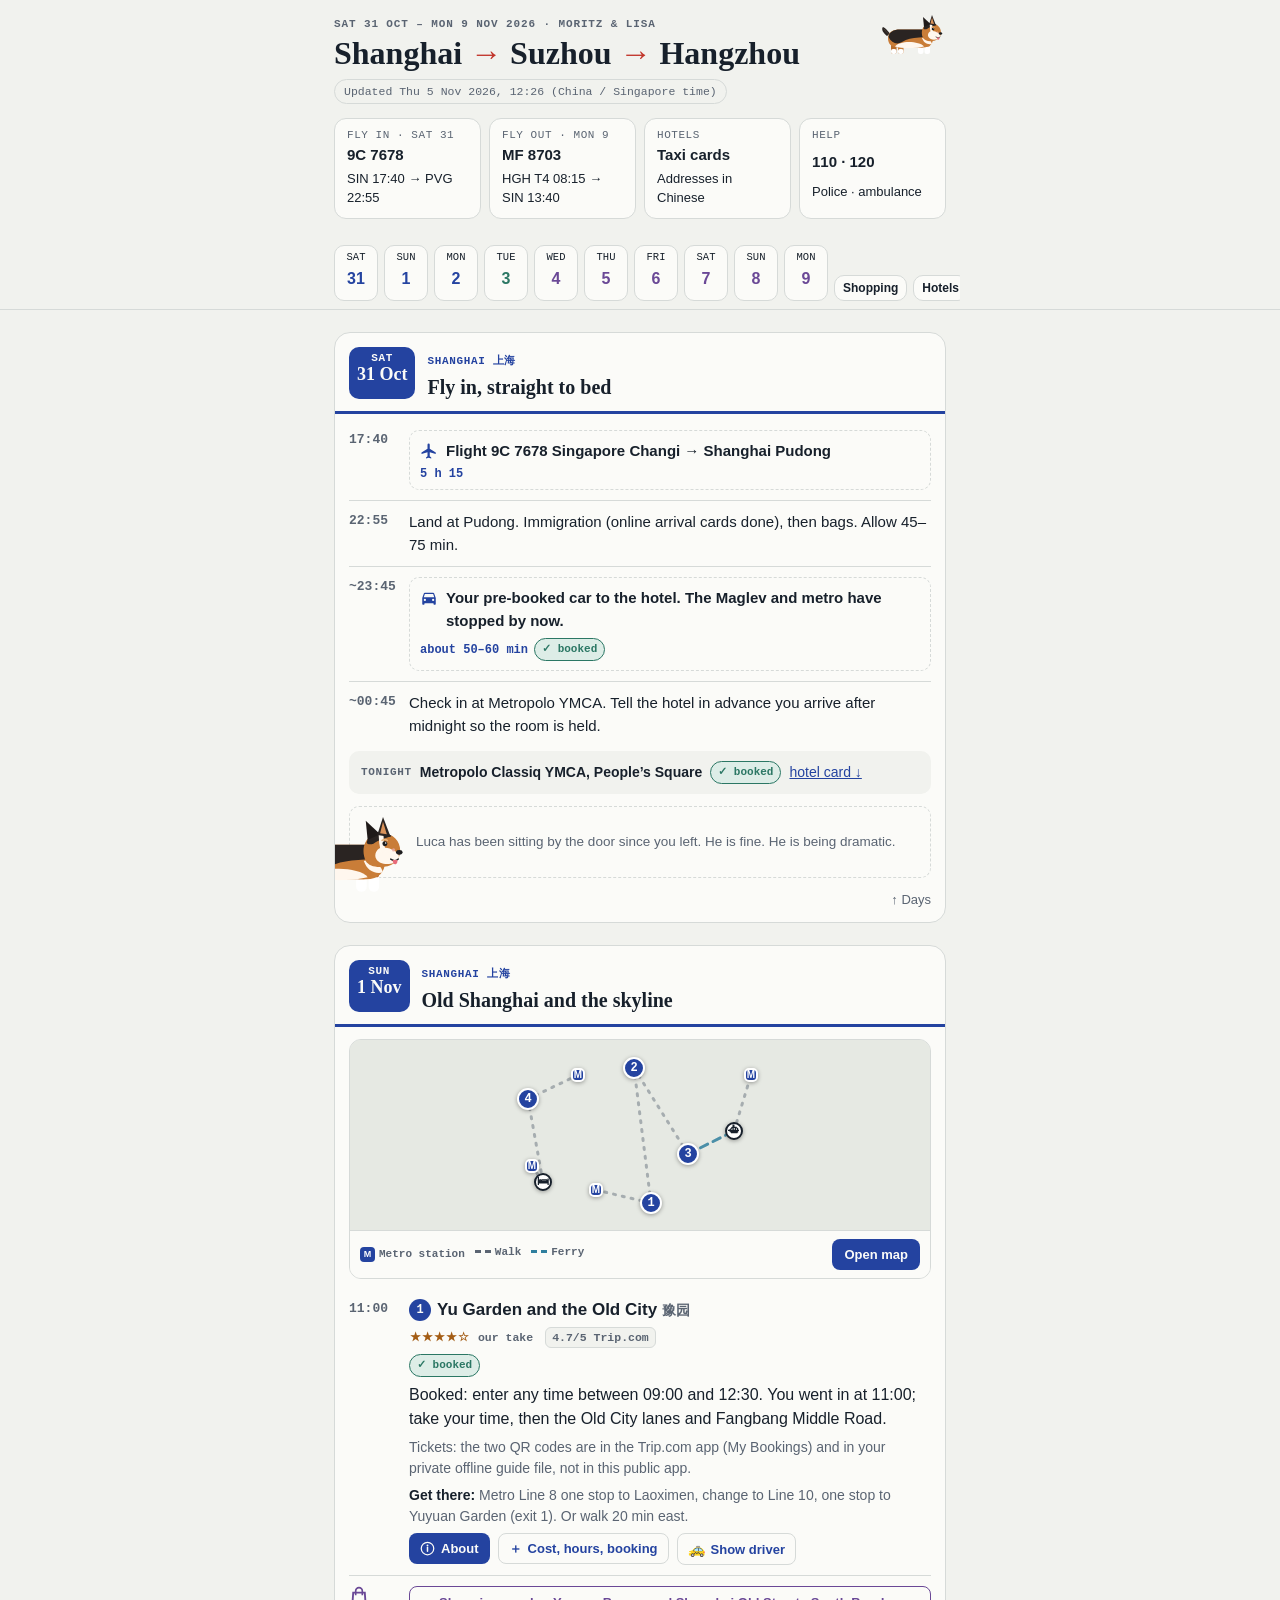
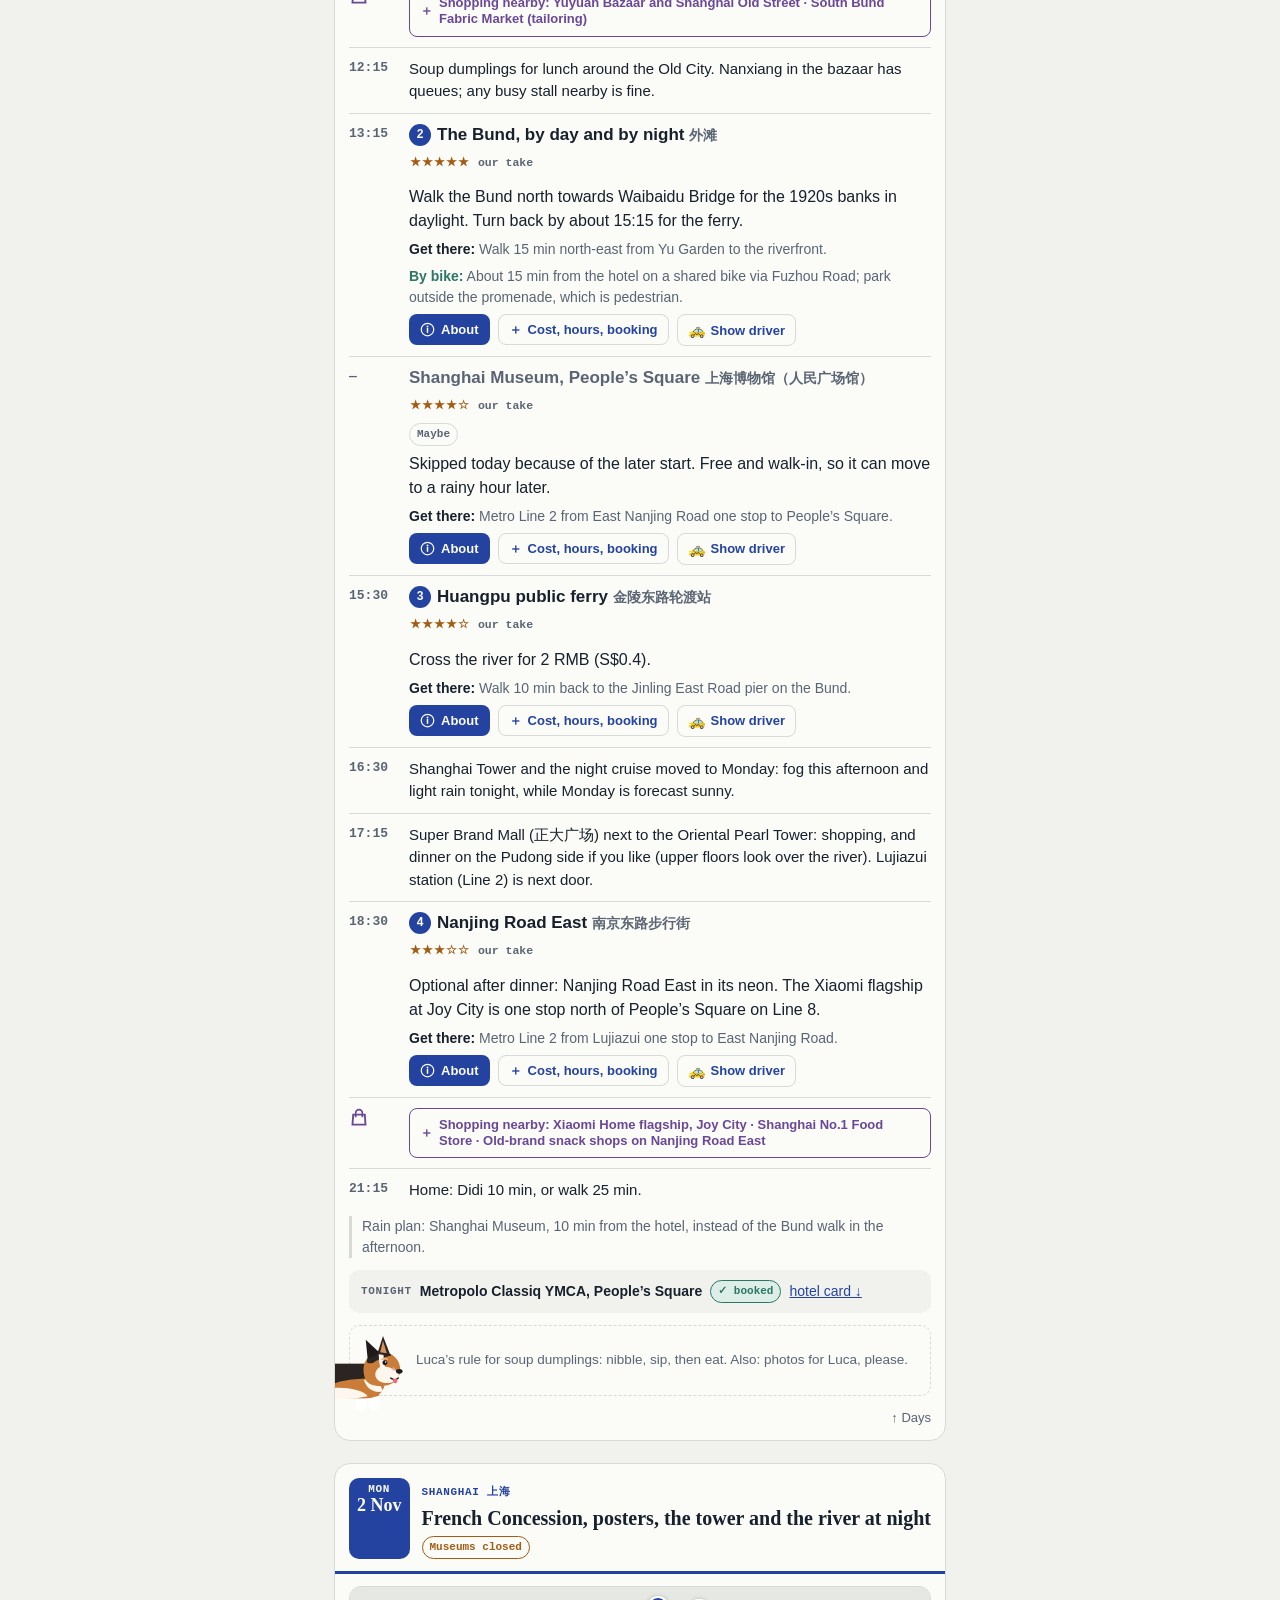
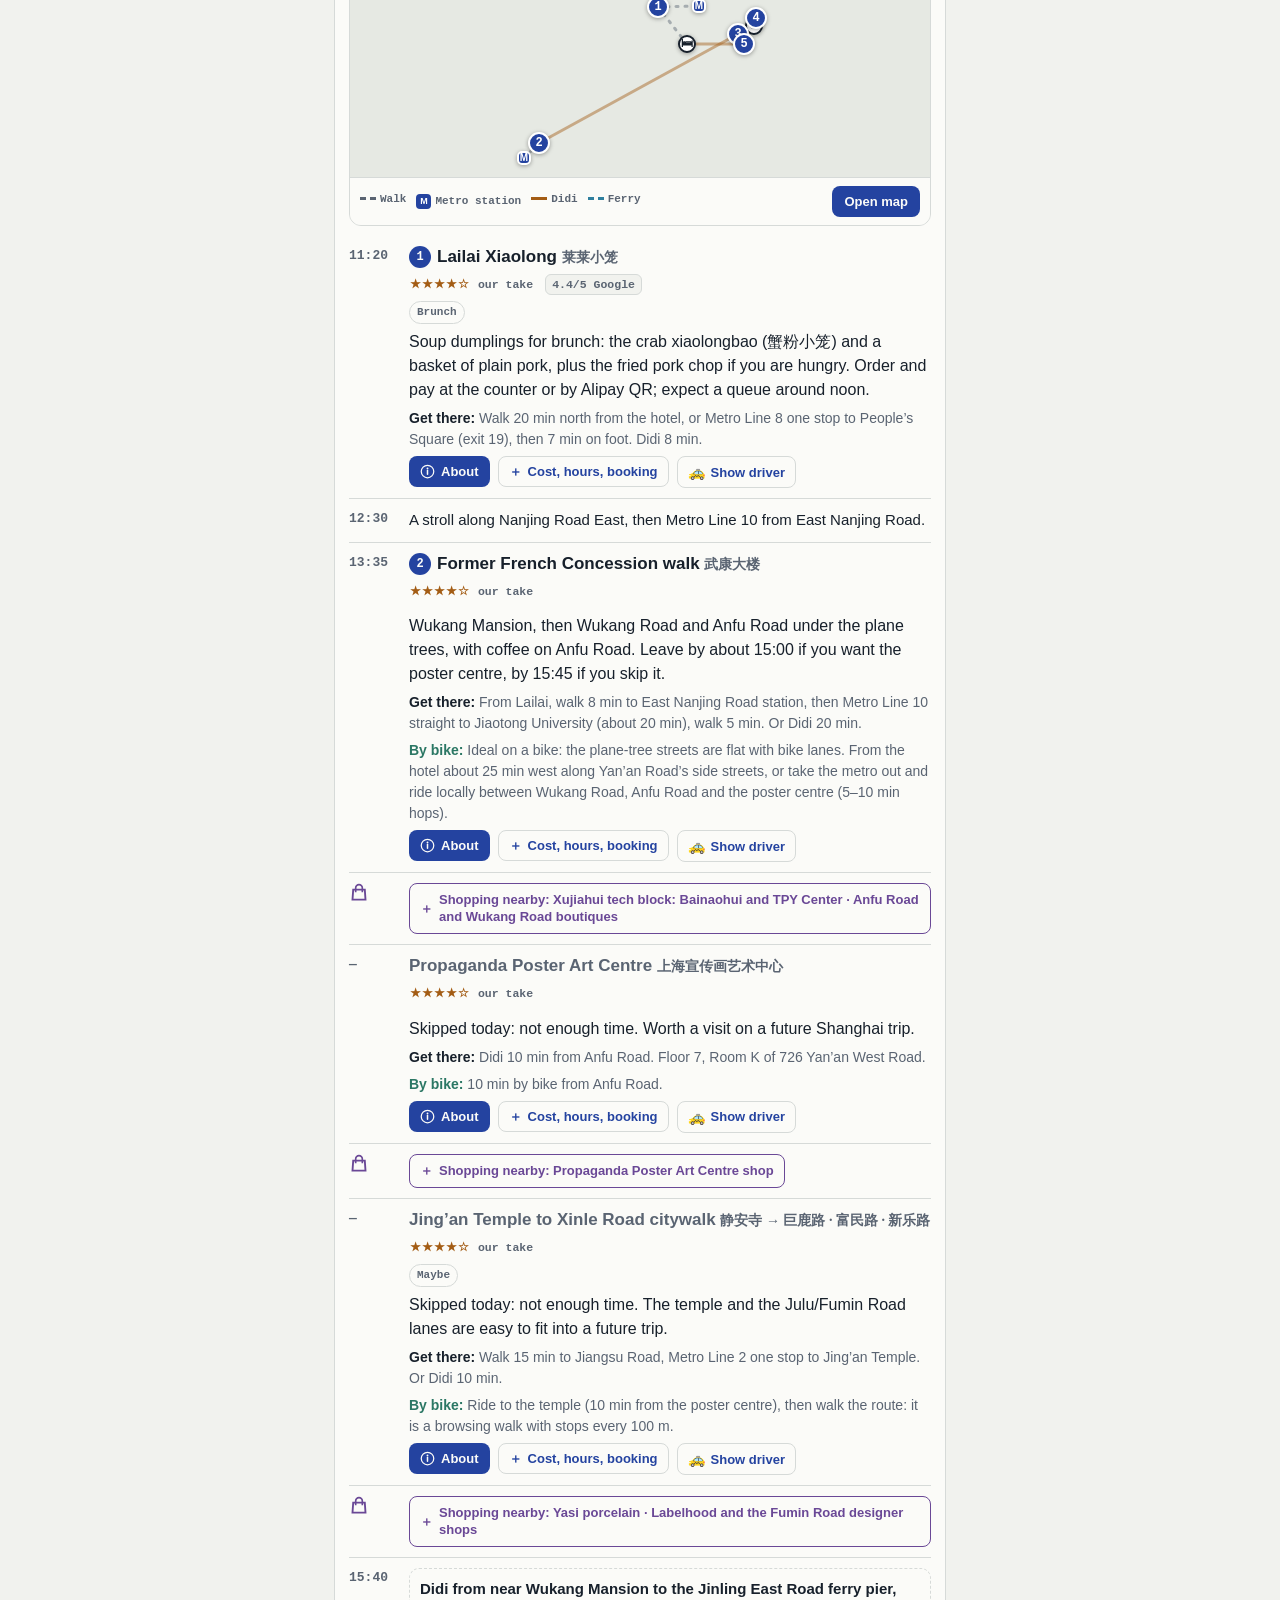
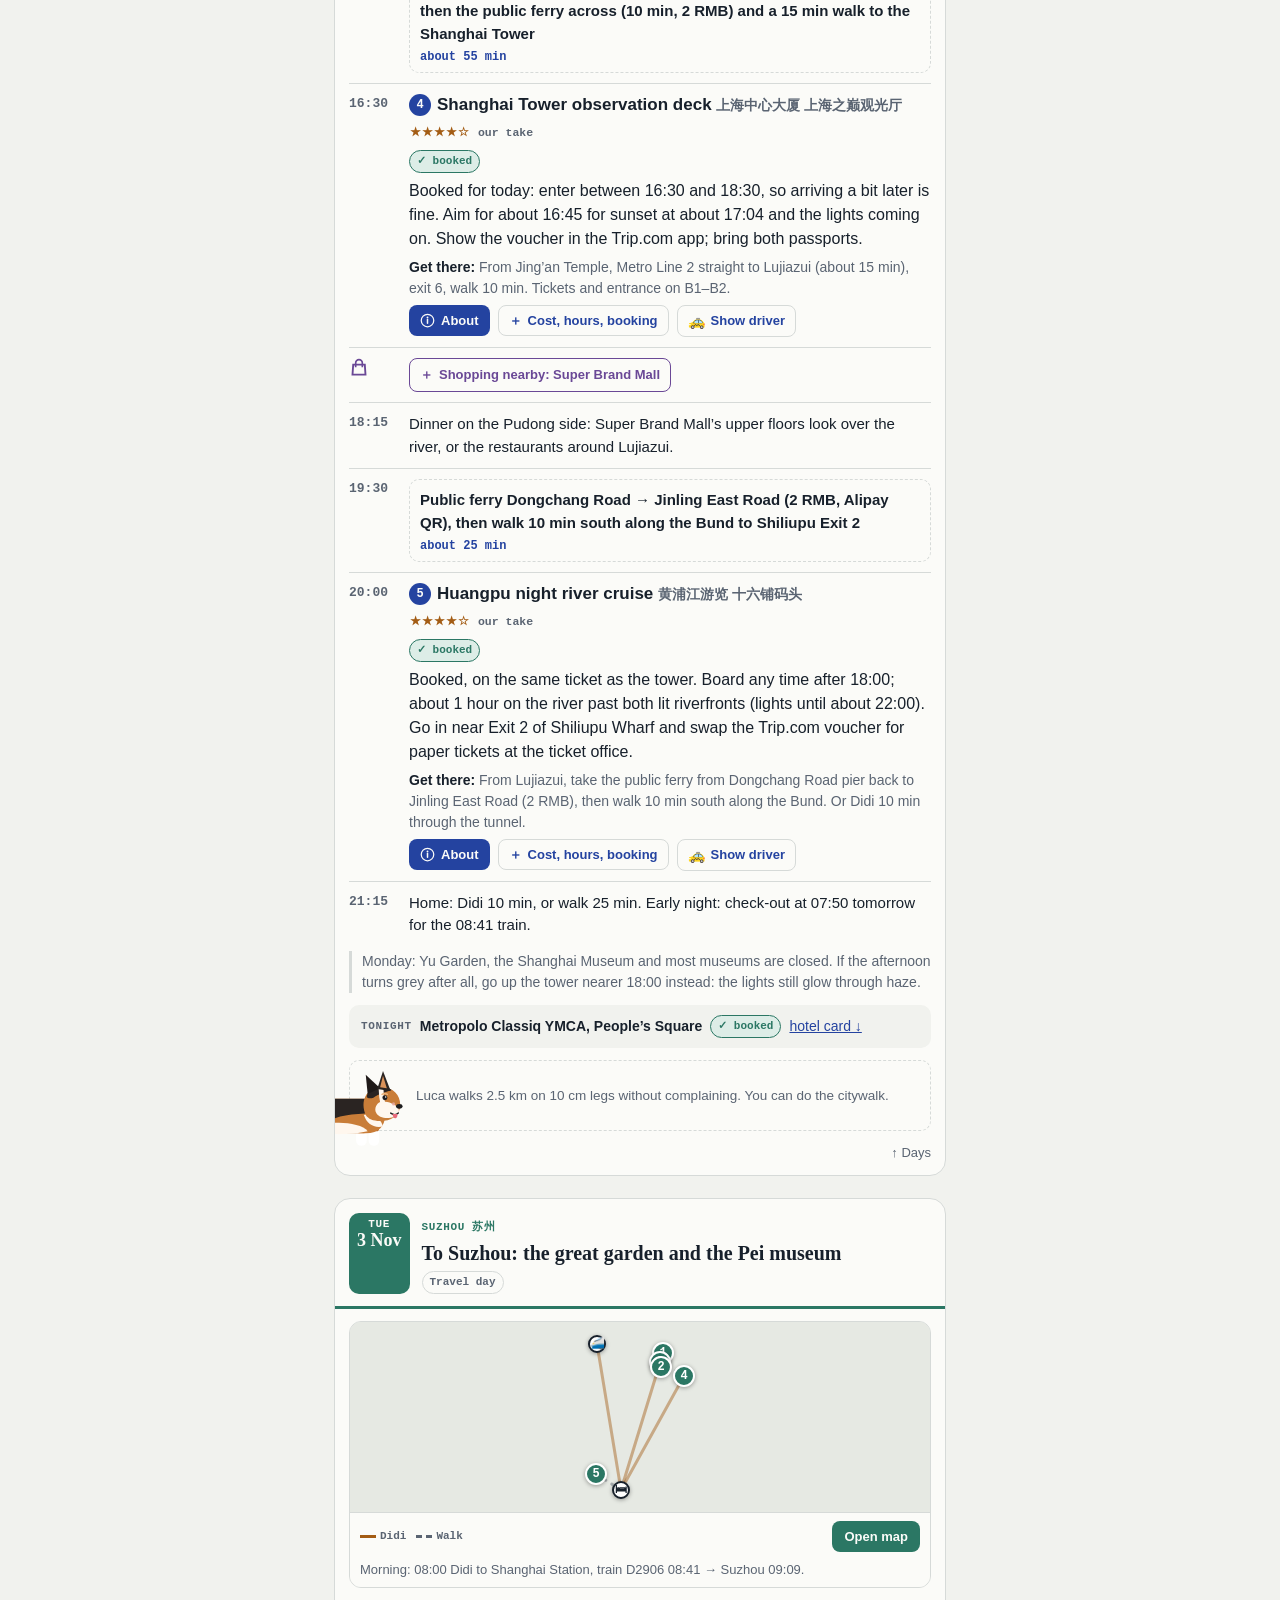
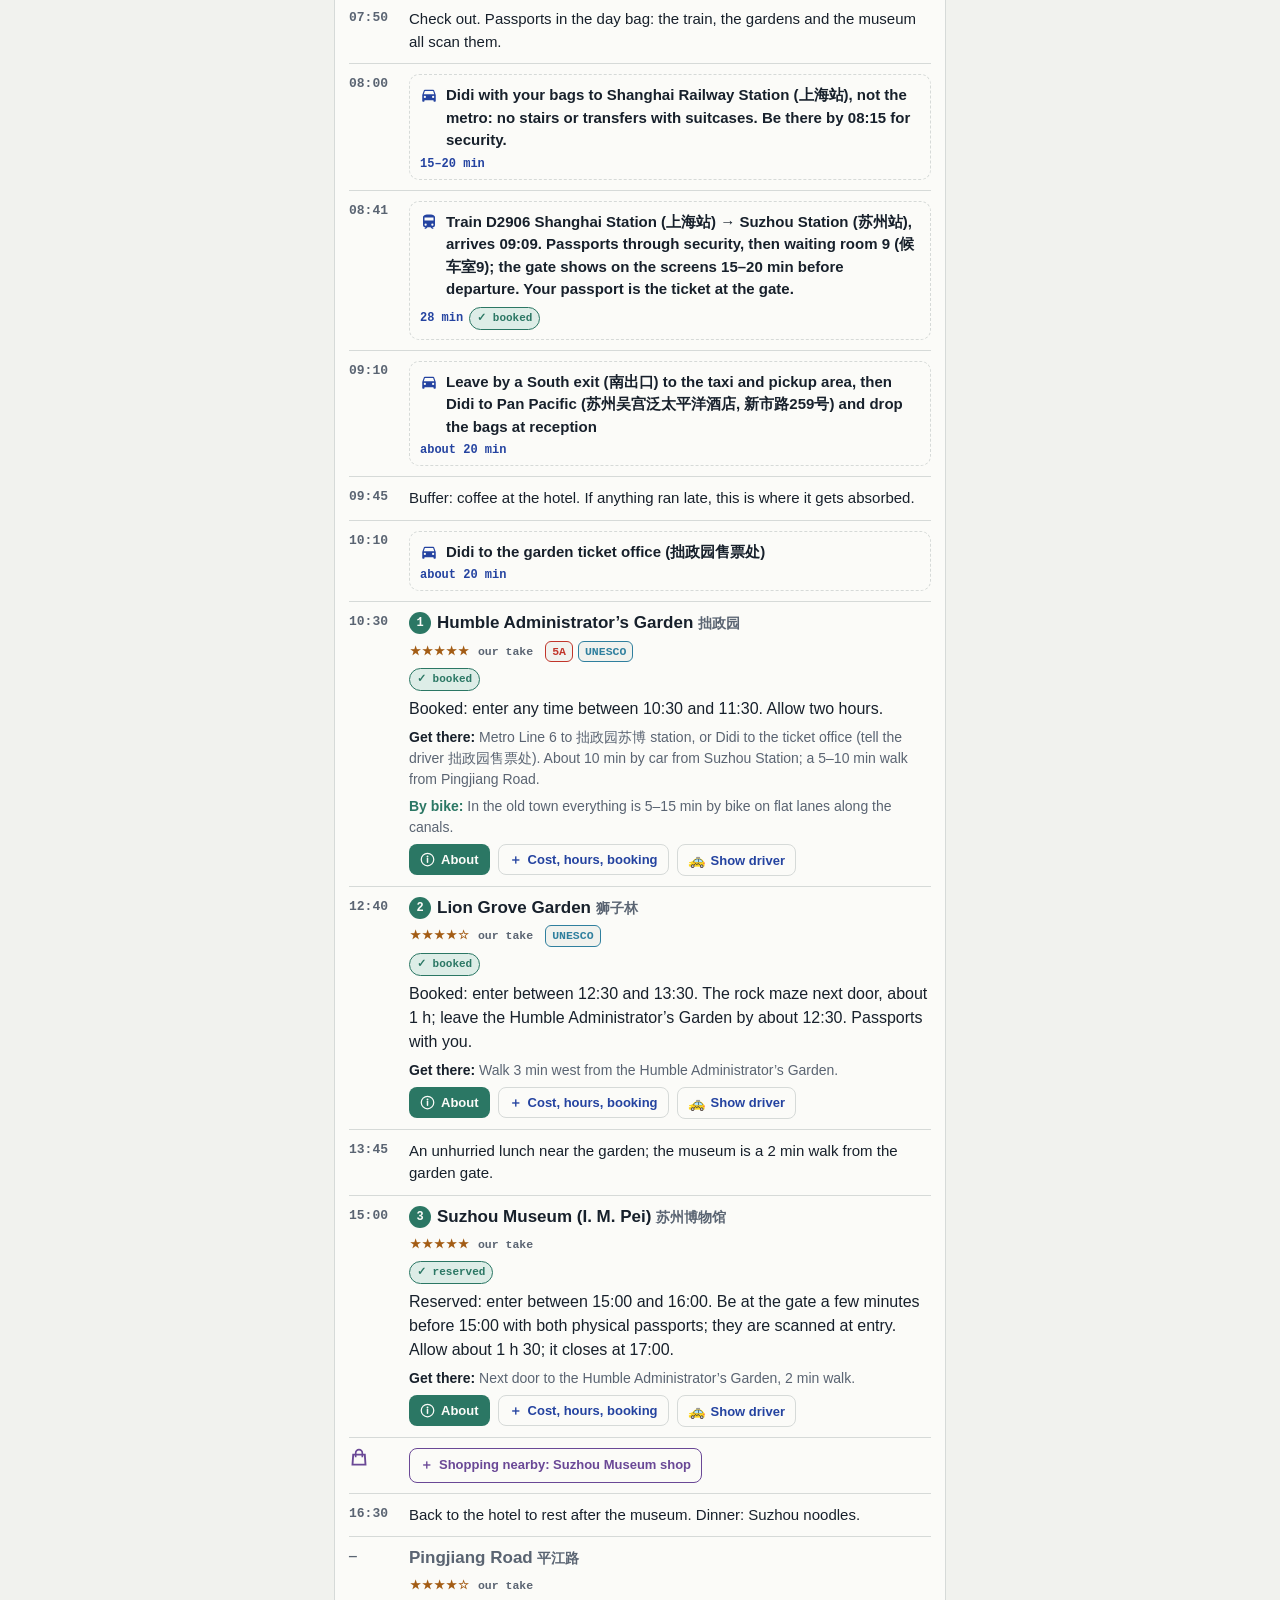
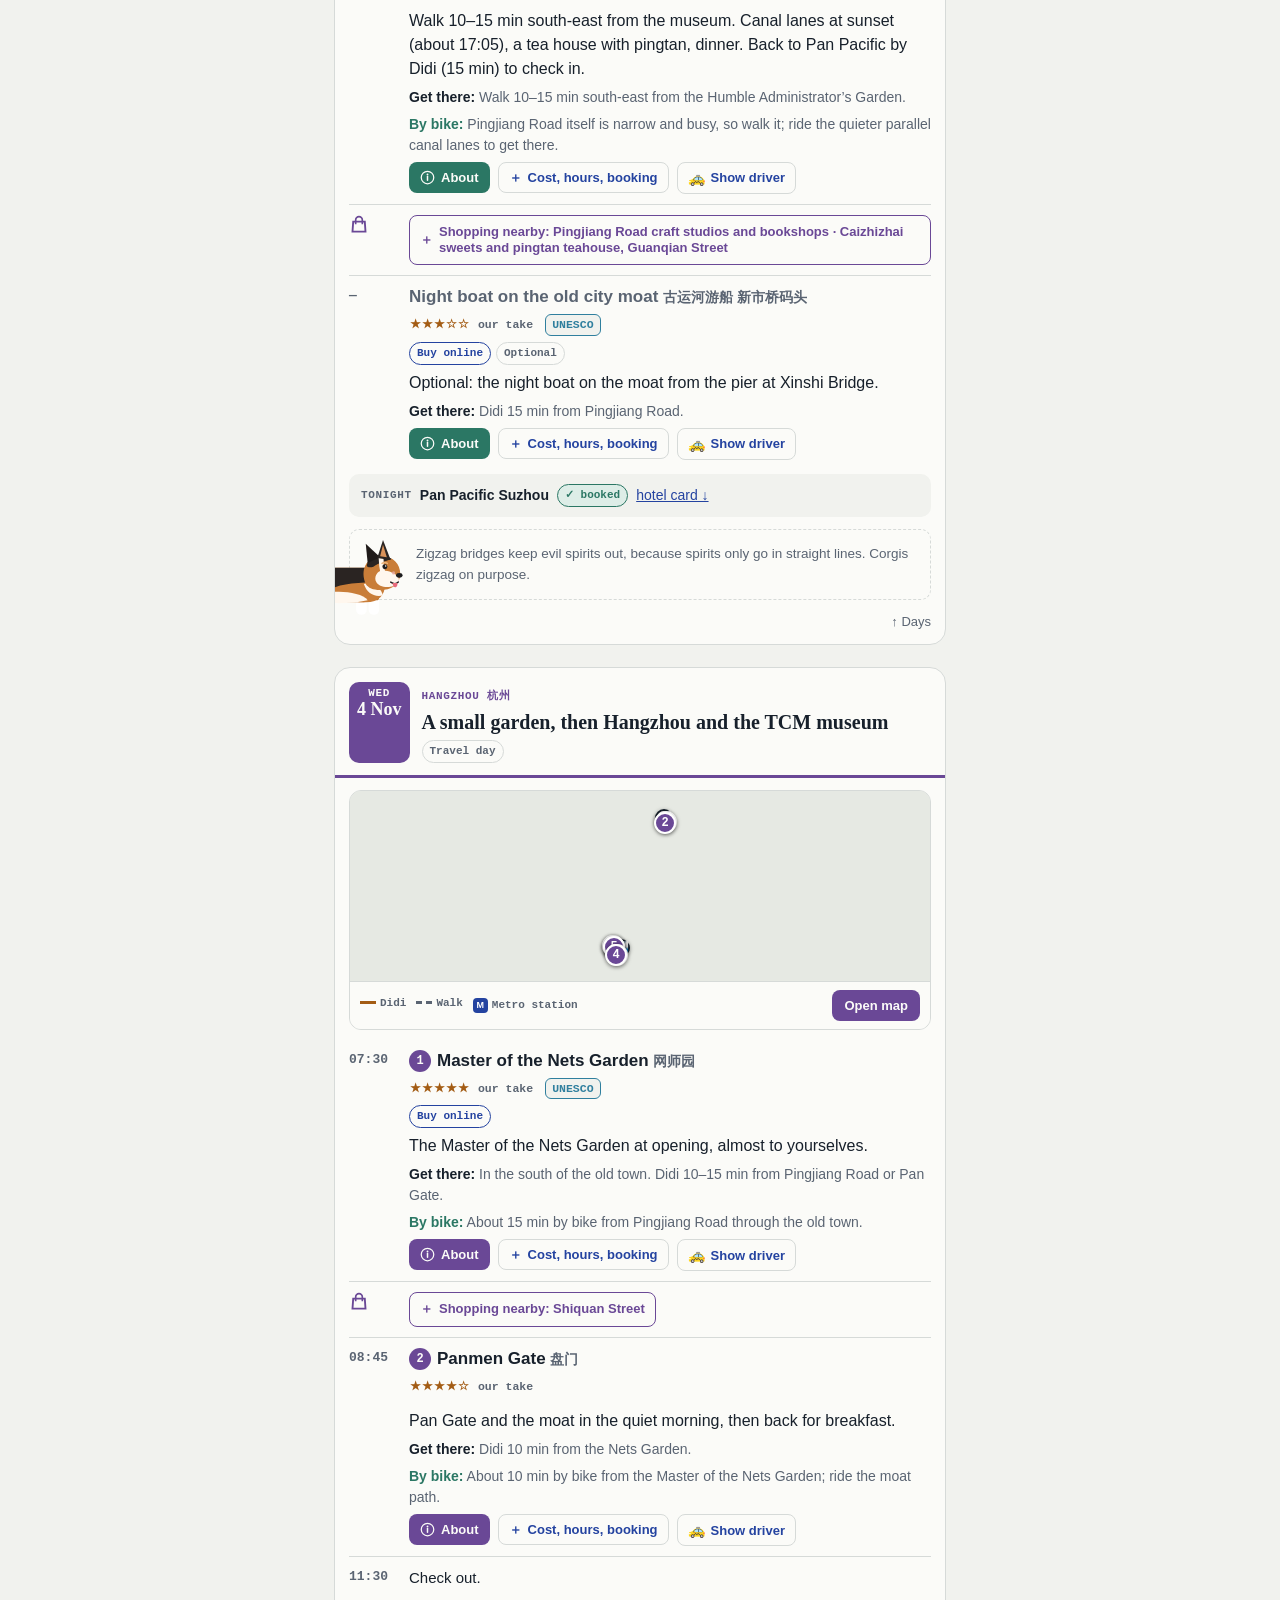
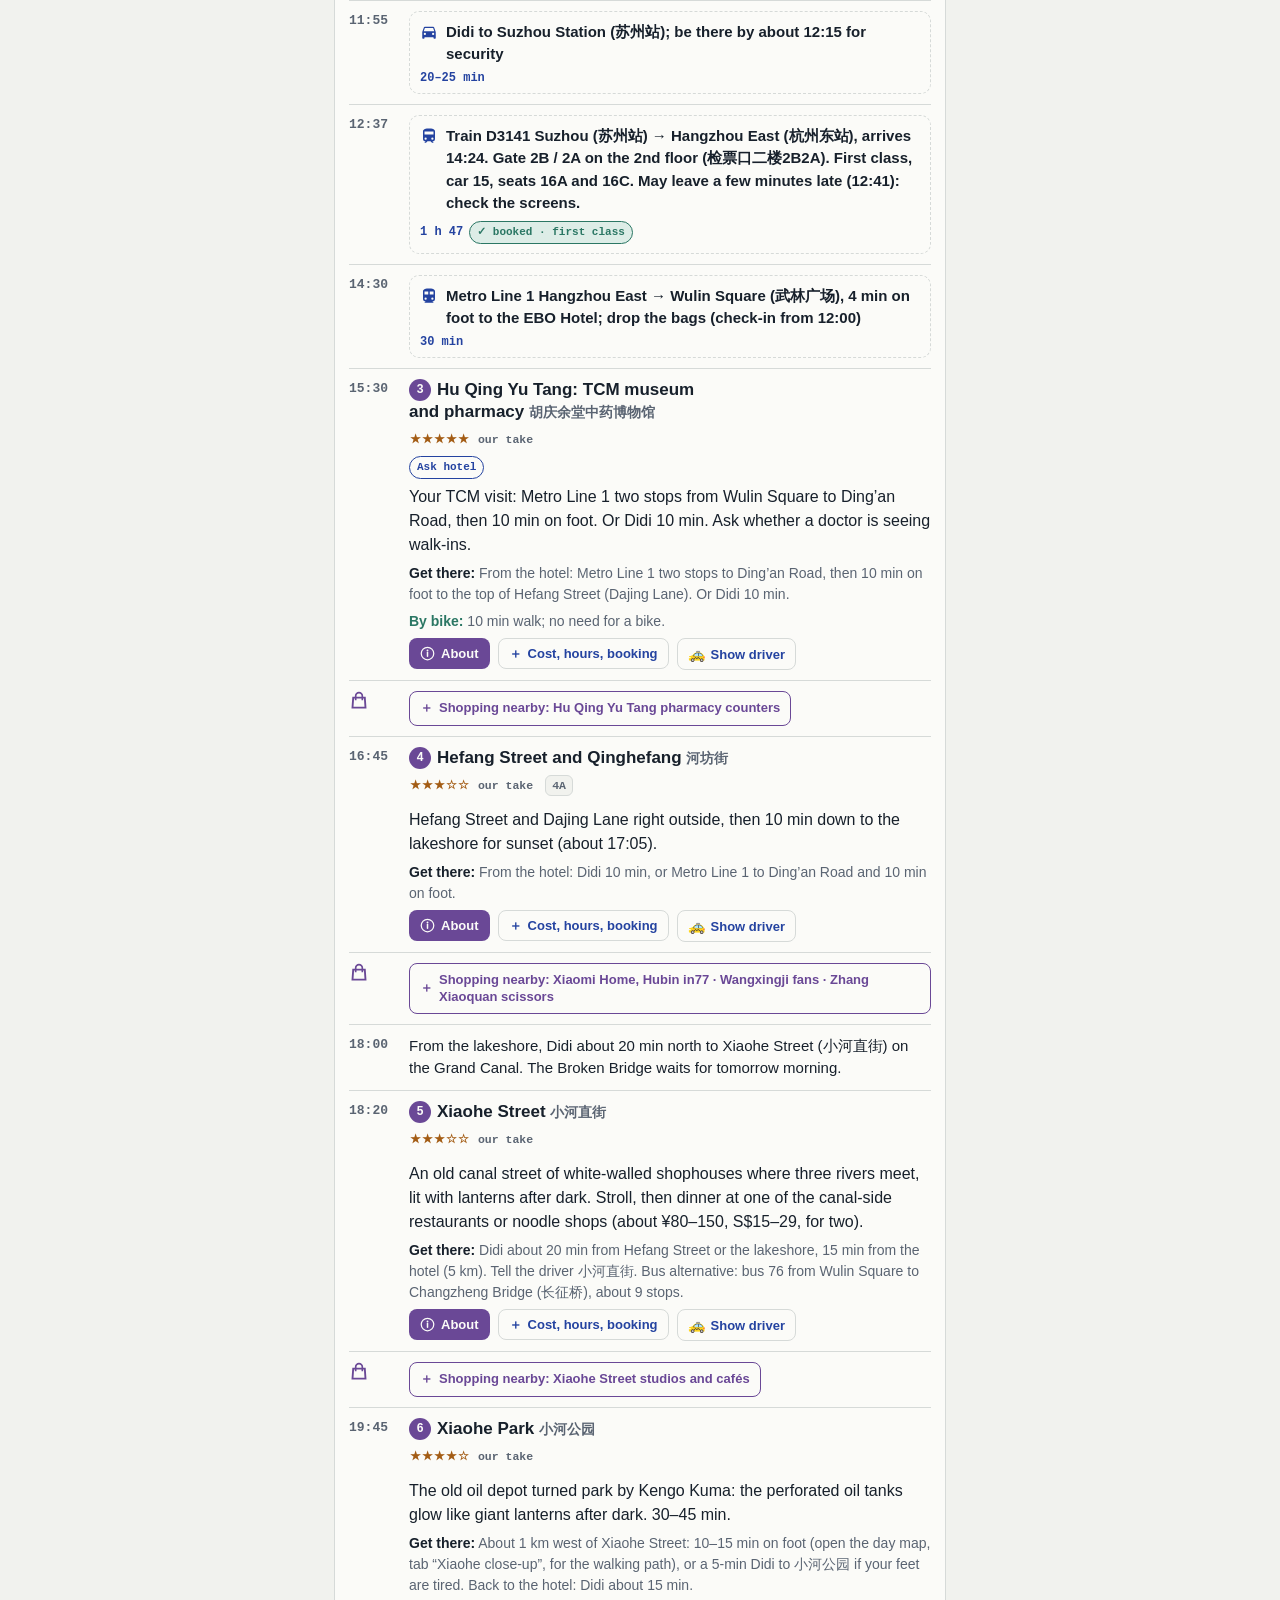
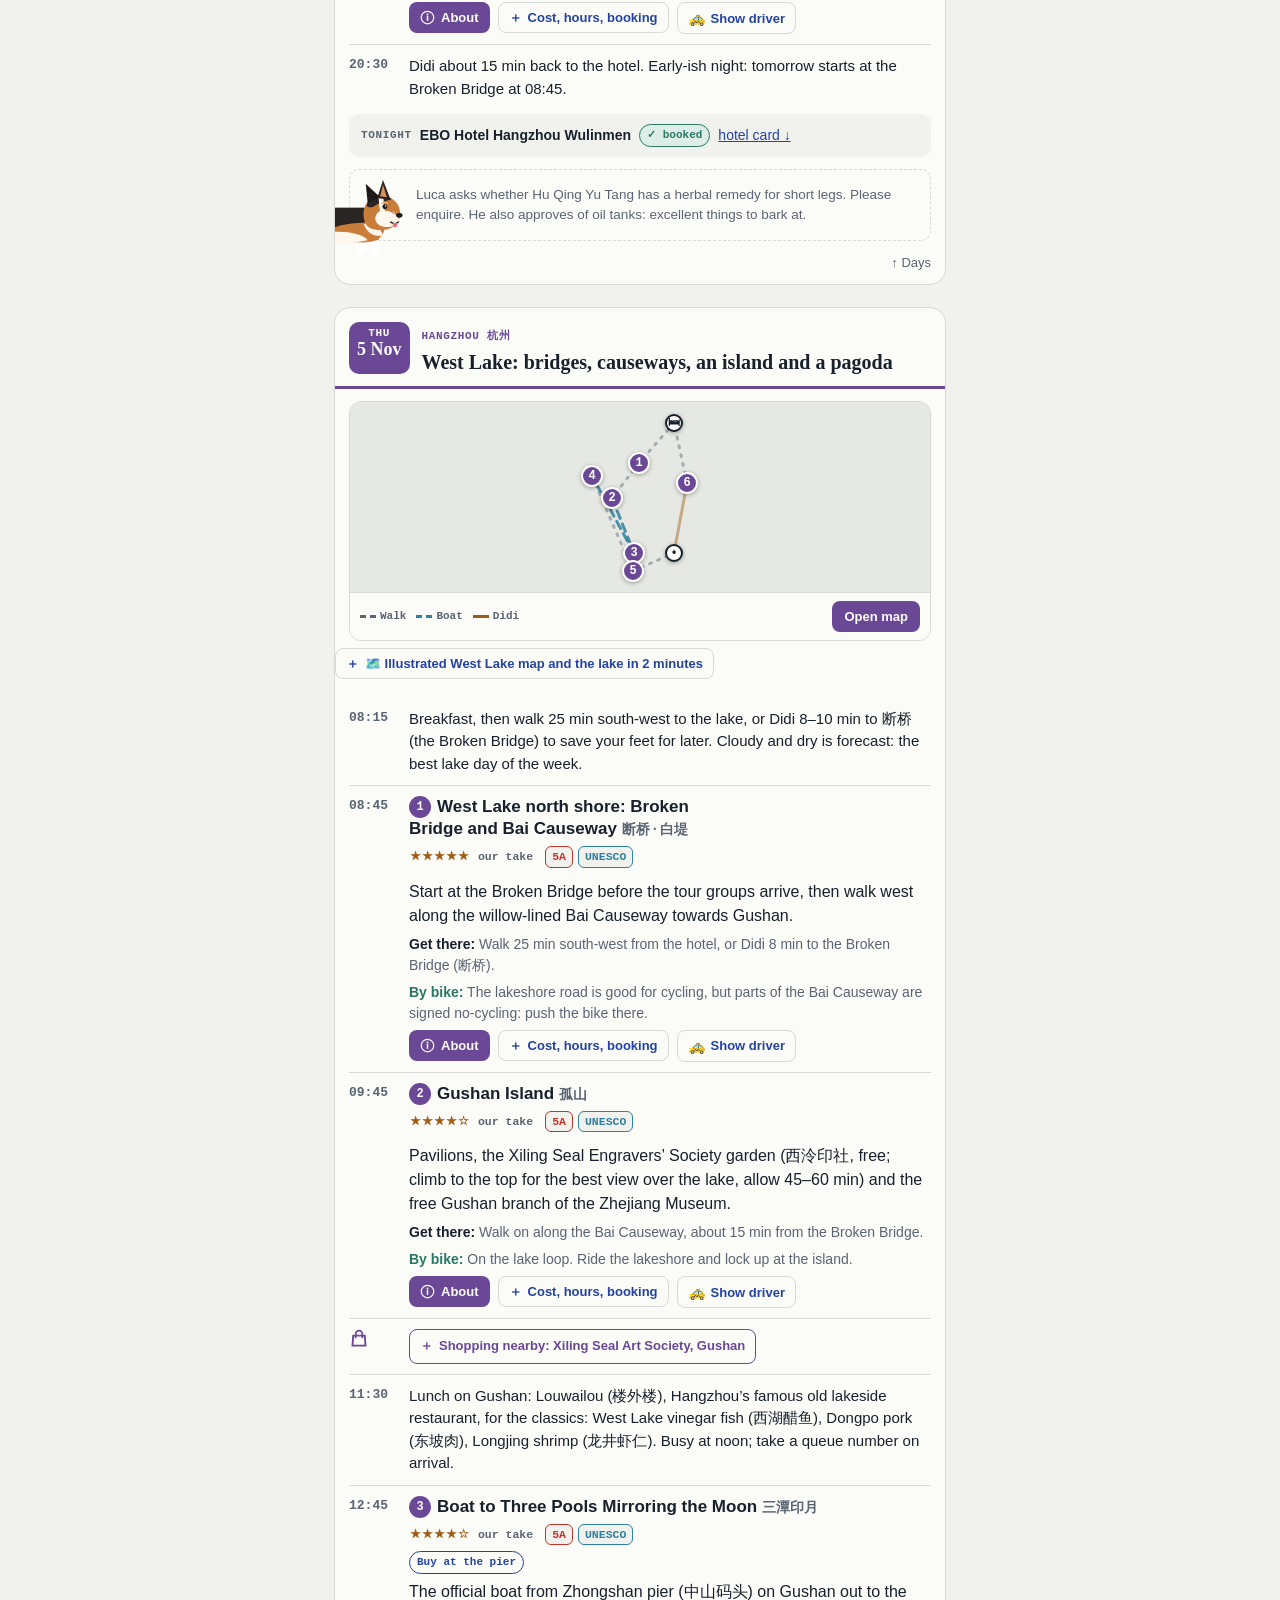
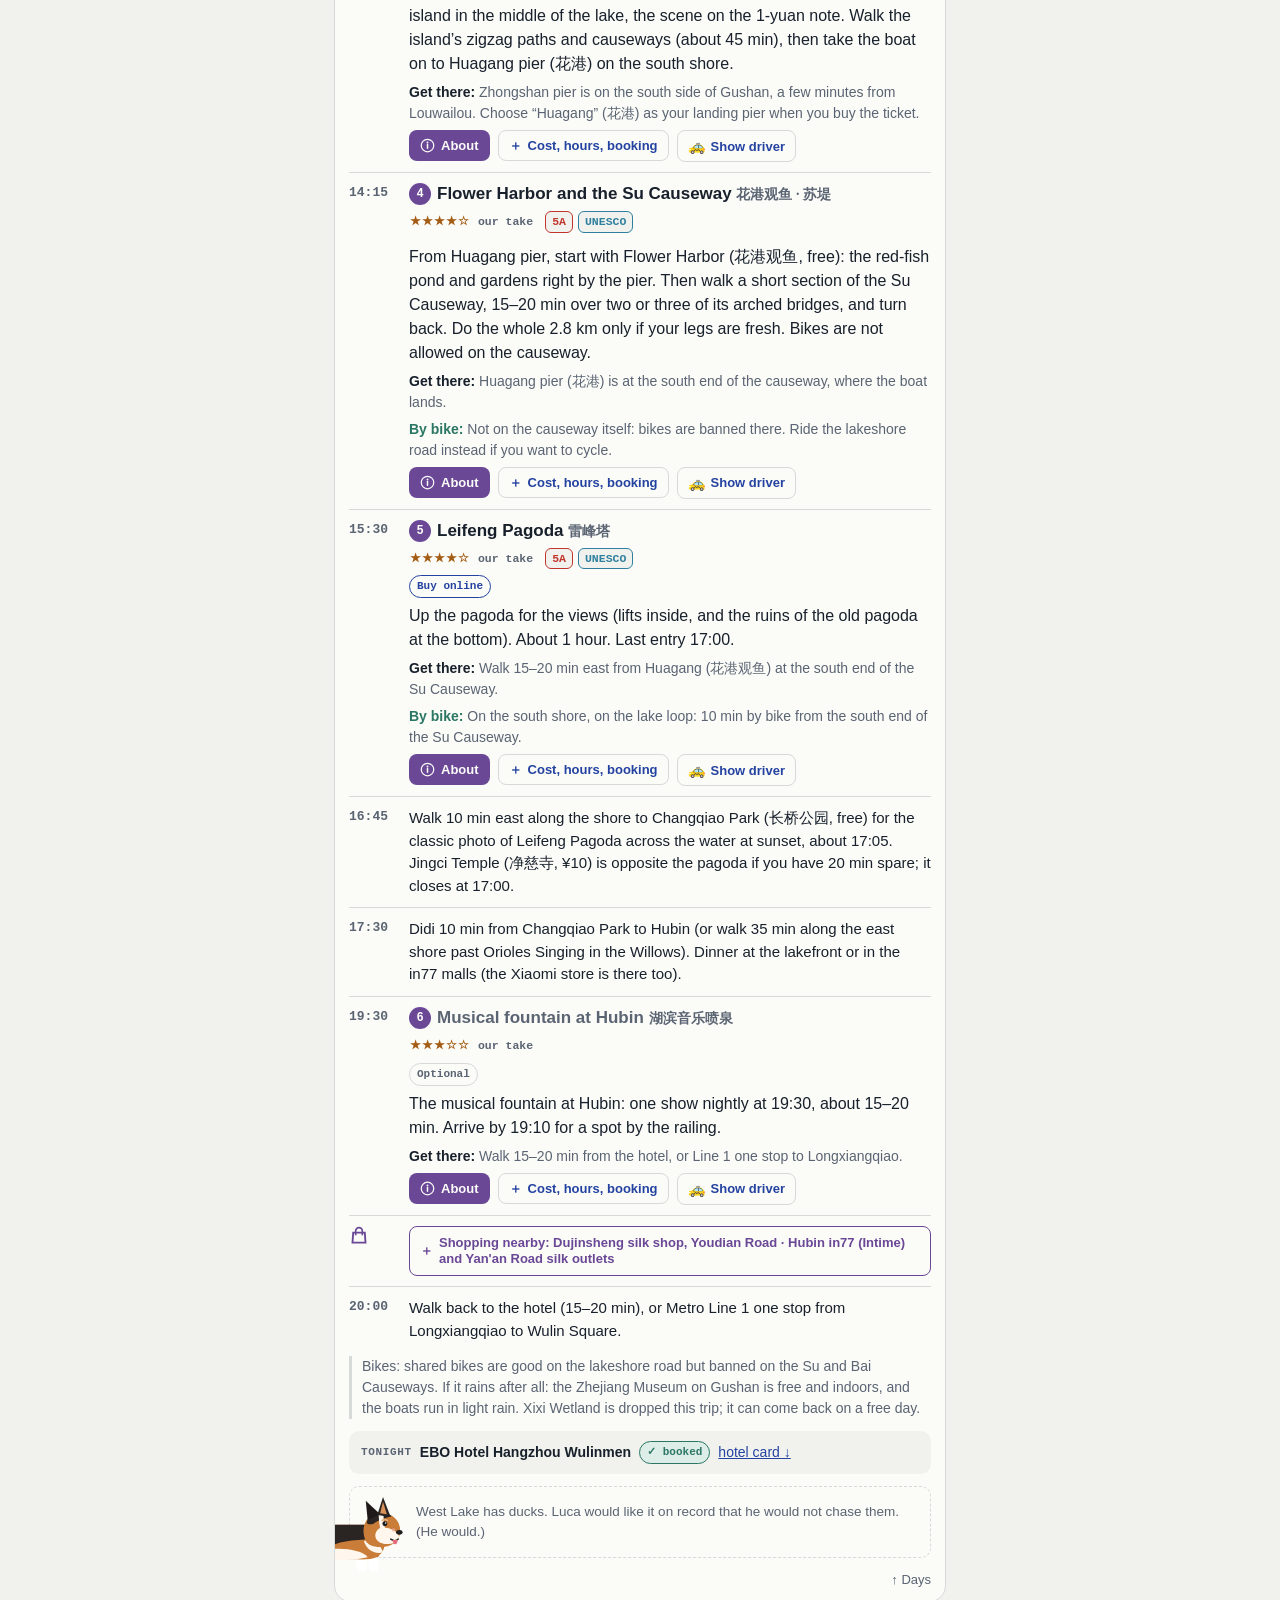
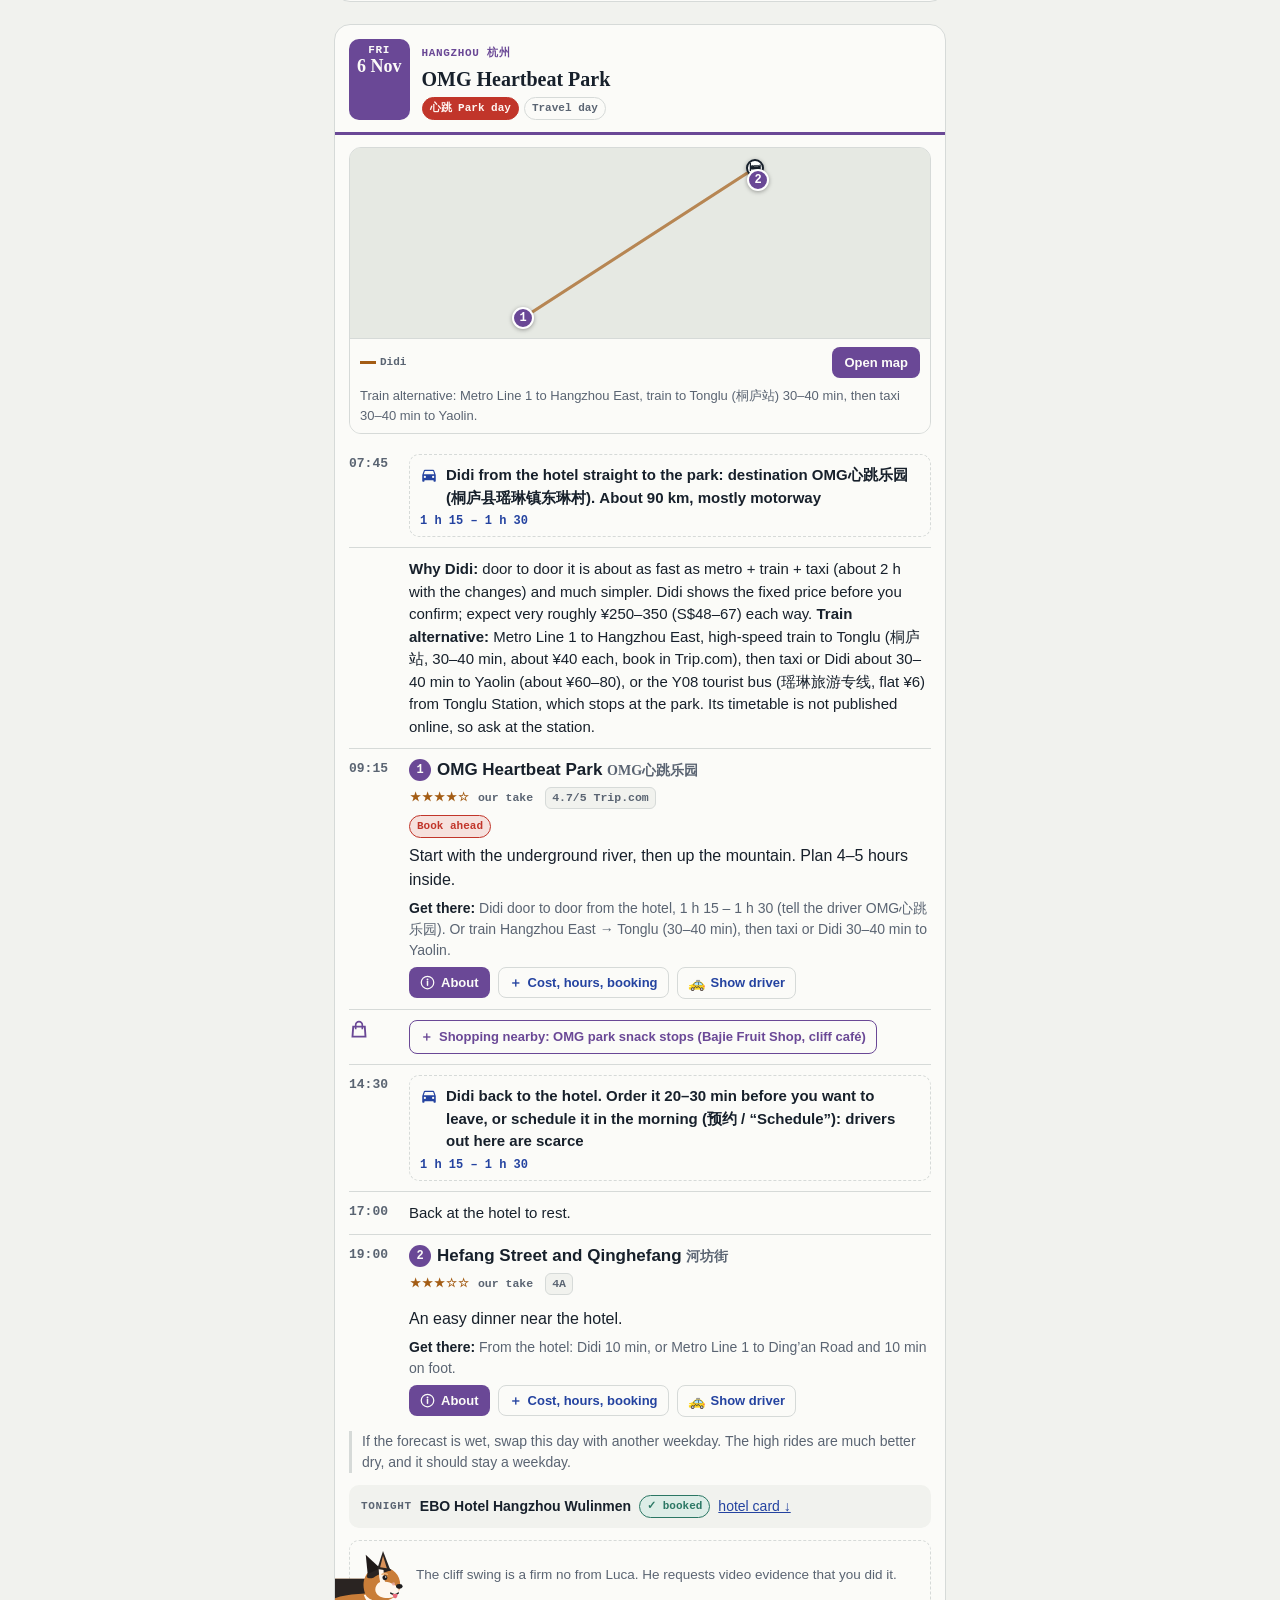
==== commit dc89385f: "Friday: bus alternative to OMG Heartbeat Park Co-Authored-By: Claude Opus 5.5 <noreply@anthropic.com" ====
--- a/index.html
+++ b/index.html
@@ -1010,7 +1010,7 @@
 <div class="wrap masthead" id="top">
   <p class="k">Sat 31 Oct – Mon 9 Nov 2026 · Moritz &amp; Lisa</p>
   <h1>Shanghai <span class="ar">→</span> Suzhou <span class="ar">→</span> Hangzhou</h1>
-  <p class="stamp">Updated <time datetime="2026-11-05T11:22+08:00">Thu 5 Nov 2026, 11:22</time> (China / Singapore time)</p>
+  <p class="stamp">Updated <time datetime="2026-11-05T12:26+08:00">Thu 5 Nov 2026, 12:26</time> (China / Singapore time)</p>
   <div class="quick">
     <a href="#d0"><span>Fly in · Sat 31</span><b>9C 7678</b>SIN 17:40 → PVG 22:55</a>
     <a href="#d9"><span>Fly out · Mon 9</span><b>MF 8703</b>HGH T4 08:15 → SIN 13:40</a>
@@ -1569,7 +1569,7 @@
     <header class="dh"><div class="date"><span class="wd">Fri</span><span class="dn">6 Nov</span></div><div><span class="city">Hangzhou 杭州</span><h3>OMG Heartbeat Park</h3><div class="chips"><span class="chip hb">心跳 Park day</span><span class="chip">Travel day</span></div></div></header>
     <div class="wx" data-loc="tl"></div>
     <div class="dmap" data-day="d6"></div>
-    <ol class="items"><li class="it mv"><span class="t">07:45</span><div class="c"><div class="mvl"><svg viewBox="0 0 24 24" aria-hidden="true"><path fill="currentColor" d="M18.9 6a1.5 1.5 0 0 0-1.4-1h-11a1.5 1.5 0 0 0-1.4 1L3 12v8a1 1 0 0 0 1 1h1a1 1 0 0 0 1-1v-1h12v1a1 1 0 0 0 1 1h1a1 1 0 0 0 1-1v-8l-2.1-6ZM6.5 16a1.5 1.5 0 1 1 0-3 1.5 1.5 0 0 1 0 3Zm11 0a1.5 1.5 0 1 1 0-3 1.5 1.5 0 0 1 0 3ZM5 11l1.5-4.5h11L19 11H5Z"/></svg><span>Didi from the hotel straight to the park: destination OMG心跳乐园 (桐庐县瑶琳镇东琳村). About 90 km, mostly motorway</span></div><div class="meta"><span class="dur">1 h 15 – 1 h 30</span></div></div></li><li class="it note"><span class="t"></span><div class="c"><p><b>Why Didi:</b> door to door it is about as fast as metro + train + taxi (about 2 h with the changes) and much simpler. Didi shows the fixed price before you confirm; expect very roughly ¥250–350 (S$48–67) each way. <b>Train alternative:</b> Metro Line 1 to Hangzhou East, high-speed train to Tonglu (桐庐站, 30–40 min, about ¥40 each, book in Trip.com), then taxi or Didi about 30–40 min to Yaolin.</p></div></li><li class="it stop" data-o="omg"><span class="t">09:15</span><div class="c">
+    <ol class="items"><li class="it mv"><span class="t">07:45</span><div class="c"><div class="mvl"><svg viewBox="0 0 24 24" aria-hidden="true"><path fill="currentColor" d="M18.9 6a1.5 1.5 0 0 0-1.4-1h-11a1.5 1.5 0 0 0-1.4 1L3 12v8a1 1 0 0 0 1 1h1a1 1 0 0 0 1-1v-1h12v1a1 1 0 0 0 1 1h1a1 1 0 0 0 1-1v-8l-2.1-6ZM6.5 16a1.5 1.5 0 1 1 0-3 1.5 1.5 0 0 1 0 3Zm11 0a1.5 1.5 0 1 1 0-3 1.5 1.5 0 0 1 0 3ZM5 11l1.5-4.5h11L19 11H5Z"/></svg><span>Didi from the hotel straight to the park: destination OMG心跳乐园 (桐庐县瑶琳镇东琳村). About 90 km, mostly motorway</span></div><div class="meta"><span class="dur">1 h 15 – 1 h 30</span></div></div></li><li class="it note"><span class="t"></span><div class="c"><p><b>Why Didi:</b> door to door it is about as fast as metro + train + taxi (about 2 h with the changes) and much simpler. Didi shows the fixed price before you confirm; expect very roughly ¥250–350 (S$48–67) each way. <b>Train alternative:</b> Metro Line 1 to Hangzhou East, high-speed train to Tonglu (桐庐站, 30–40 min, about ¥40 each, book in Trip.com), then taxi or Didi about 30–40 min to Yaolin (about ¥60–80), or the Y08 tourist bus (瑶琳旅游专线, flat ¥6) from Tonglu Station, which stops at the park. Its timetable is not published online, so ask at the station.</p></div></li><li class="it stop" data-o="omg"><span class="t">09:15</span><div class="c">
       <h4>OMG Heartbeat Park <span class="zh">OMG心跳乐园</span></h4>
       <div class="chips"><span class="chip must">Book ahead</span></div>
       <p>Start with the underground river, then up the mountain. Plan 4–5 hours inside.</p>
@@ -1897,7 +1897,7 @@
       <p style="margin-top:10px"><button type="submit" class="btn">Save on this phone</button> <span id="pp-saved" class="muted" hidden>Saved</span></p>
     </form>
   </section>
-<footer><p>Jiangnan Guide · updated Thu 5 Nov 2026, 11:22 (China / Singapore time). Works offline; save it on your phone.</p><p>Prices, hours and booking rules were checked in late October 2026 and can change.</p></footer>
+<footer><p>Jiangnan Guide · updated Thu 5 Nov 2026, 12:26 (China / Singapore time). Works offline; save it on your phone.</p><p>Prices, hours and booking rules were checked in late October 2026 and can change.</p></footer>
 </main>
 <script>
 (function(){
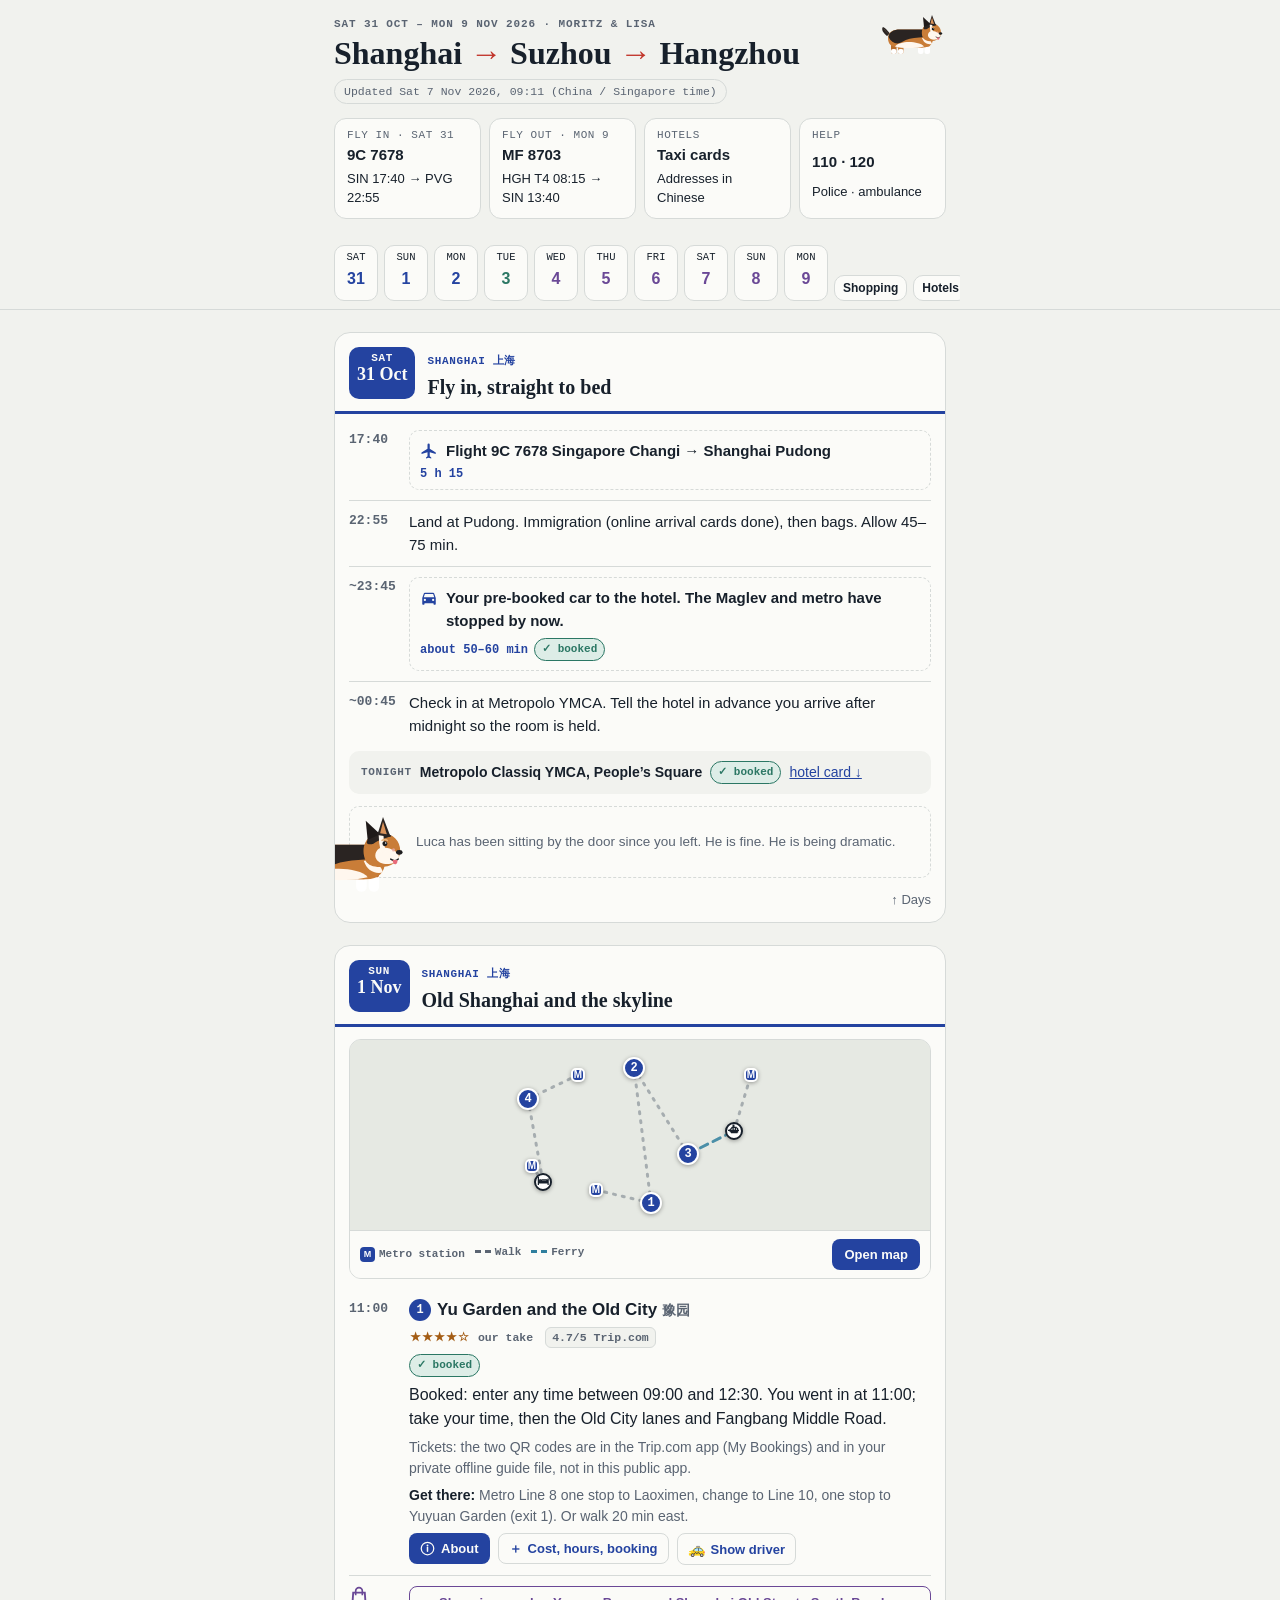
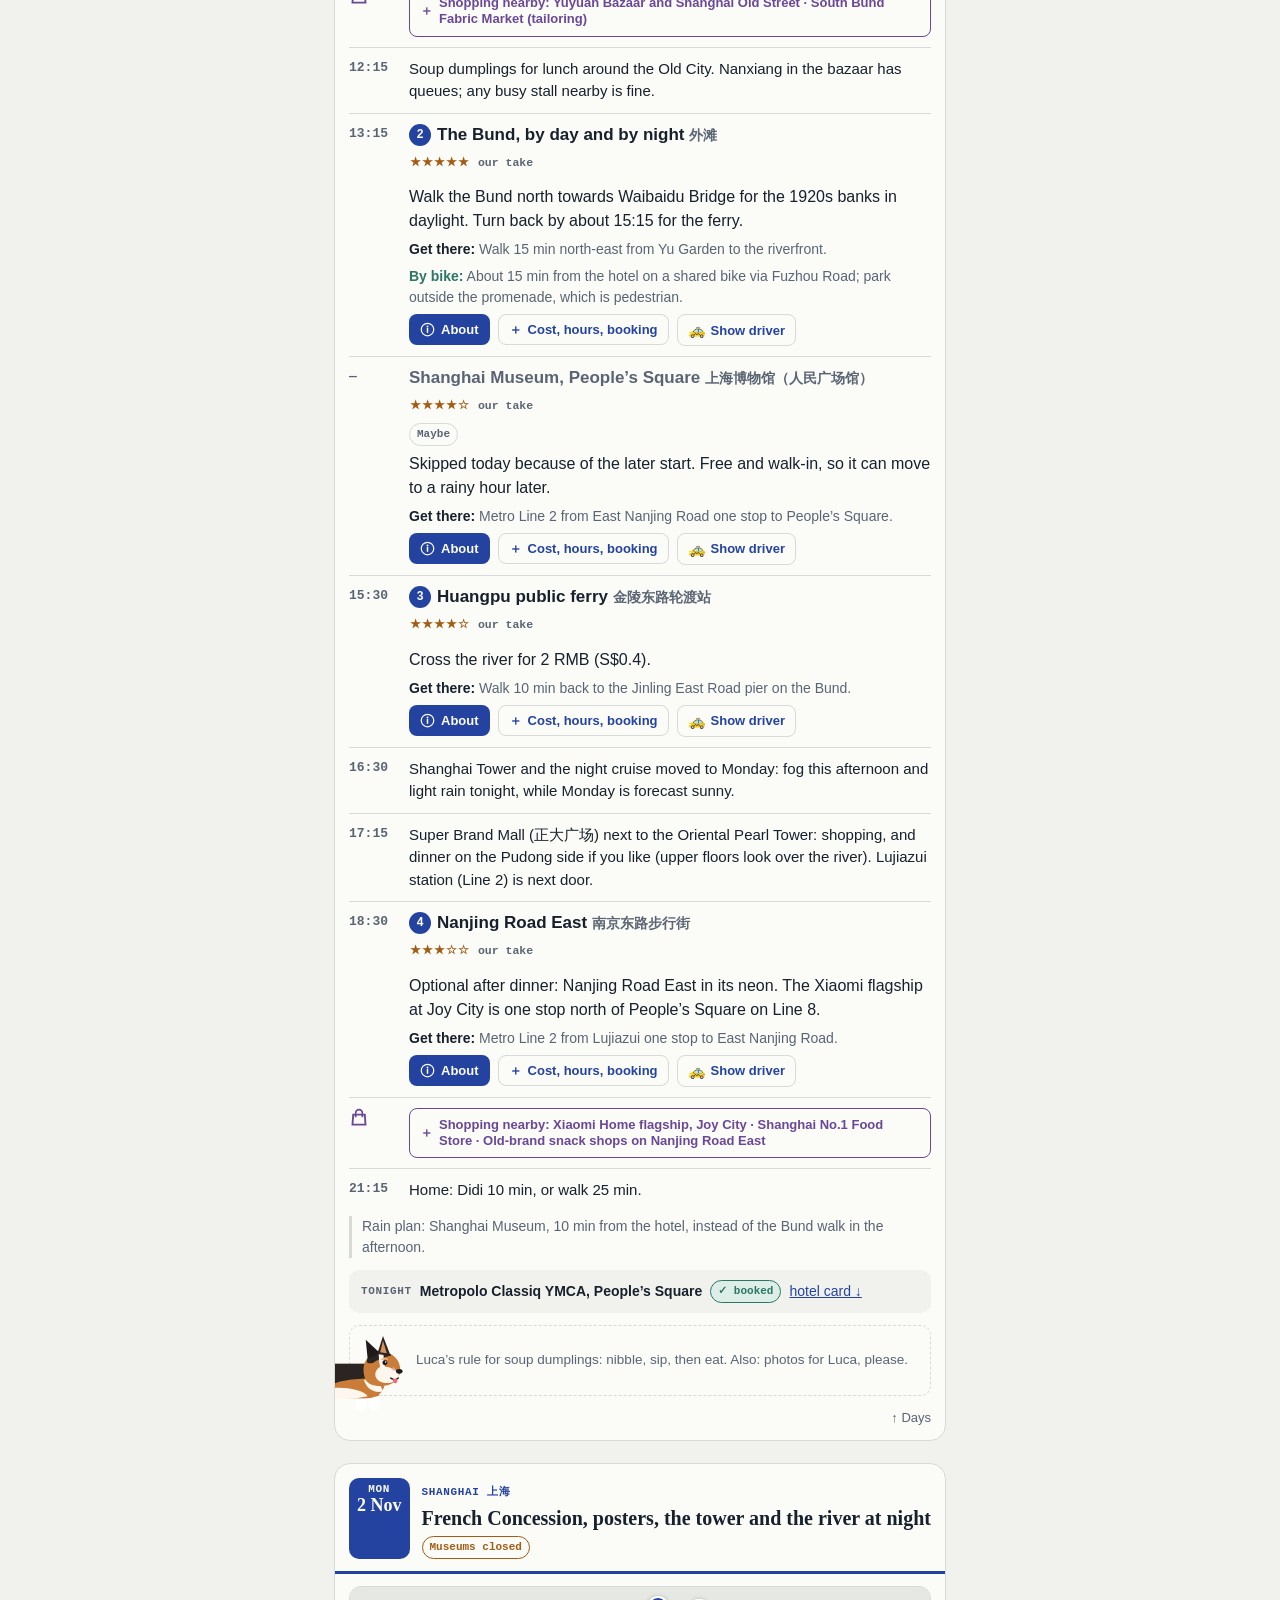
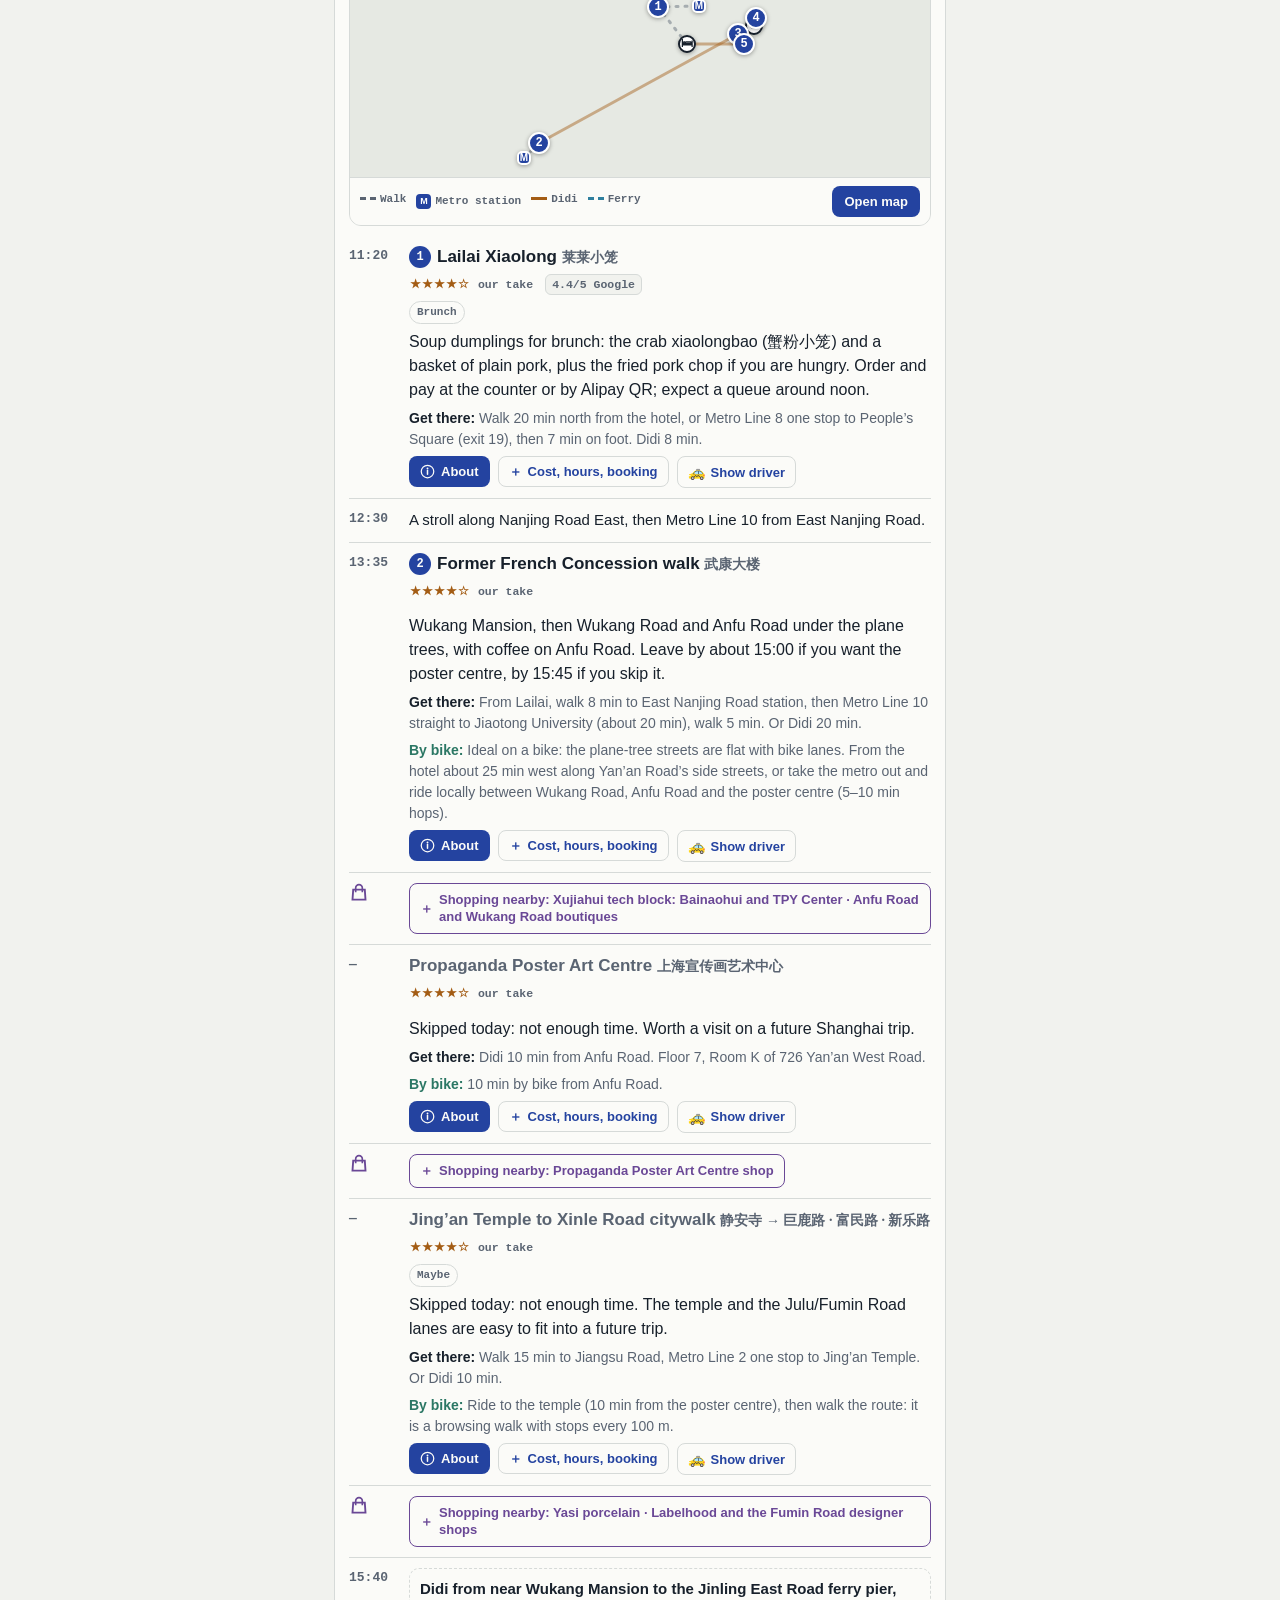
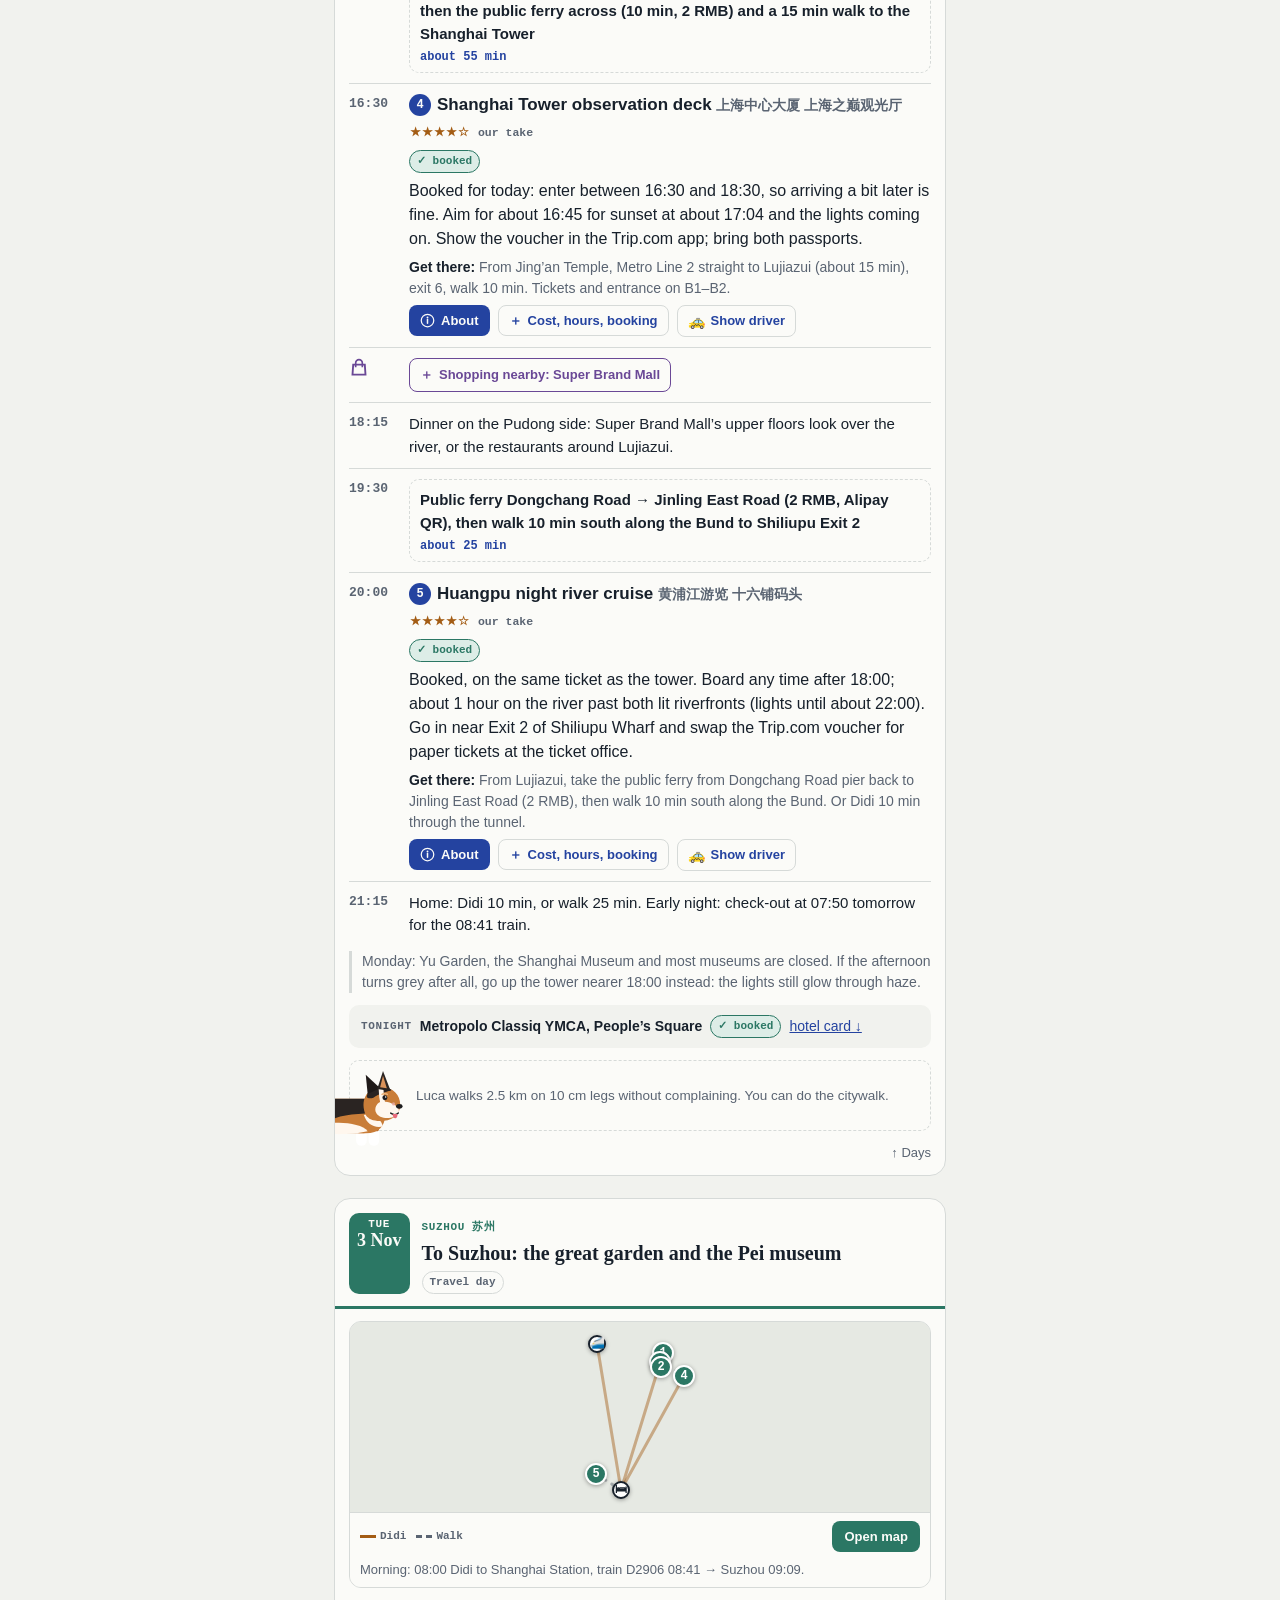
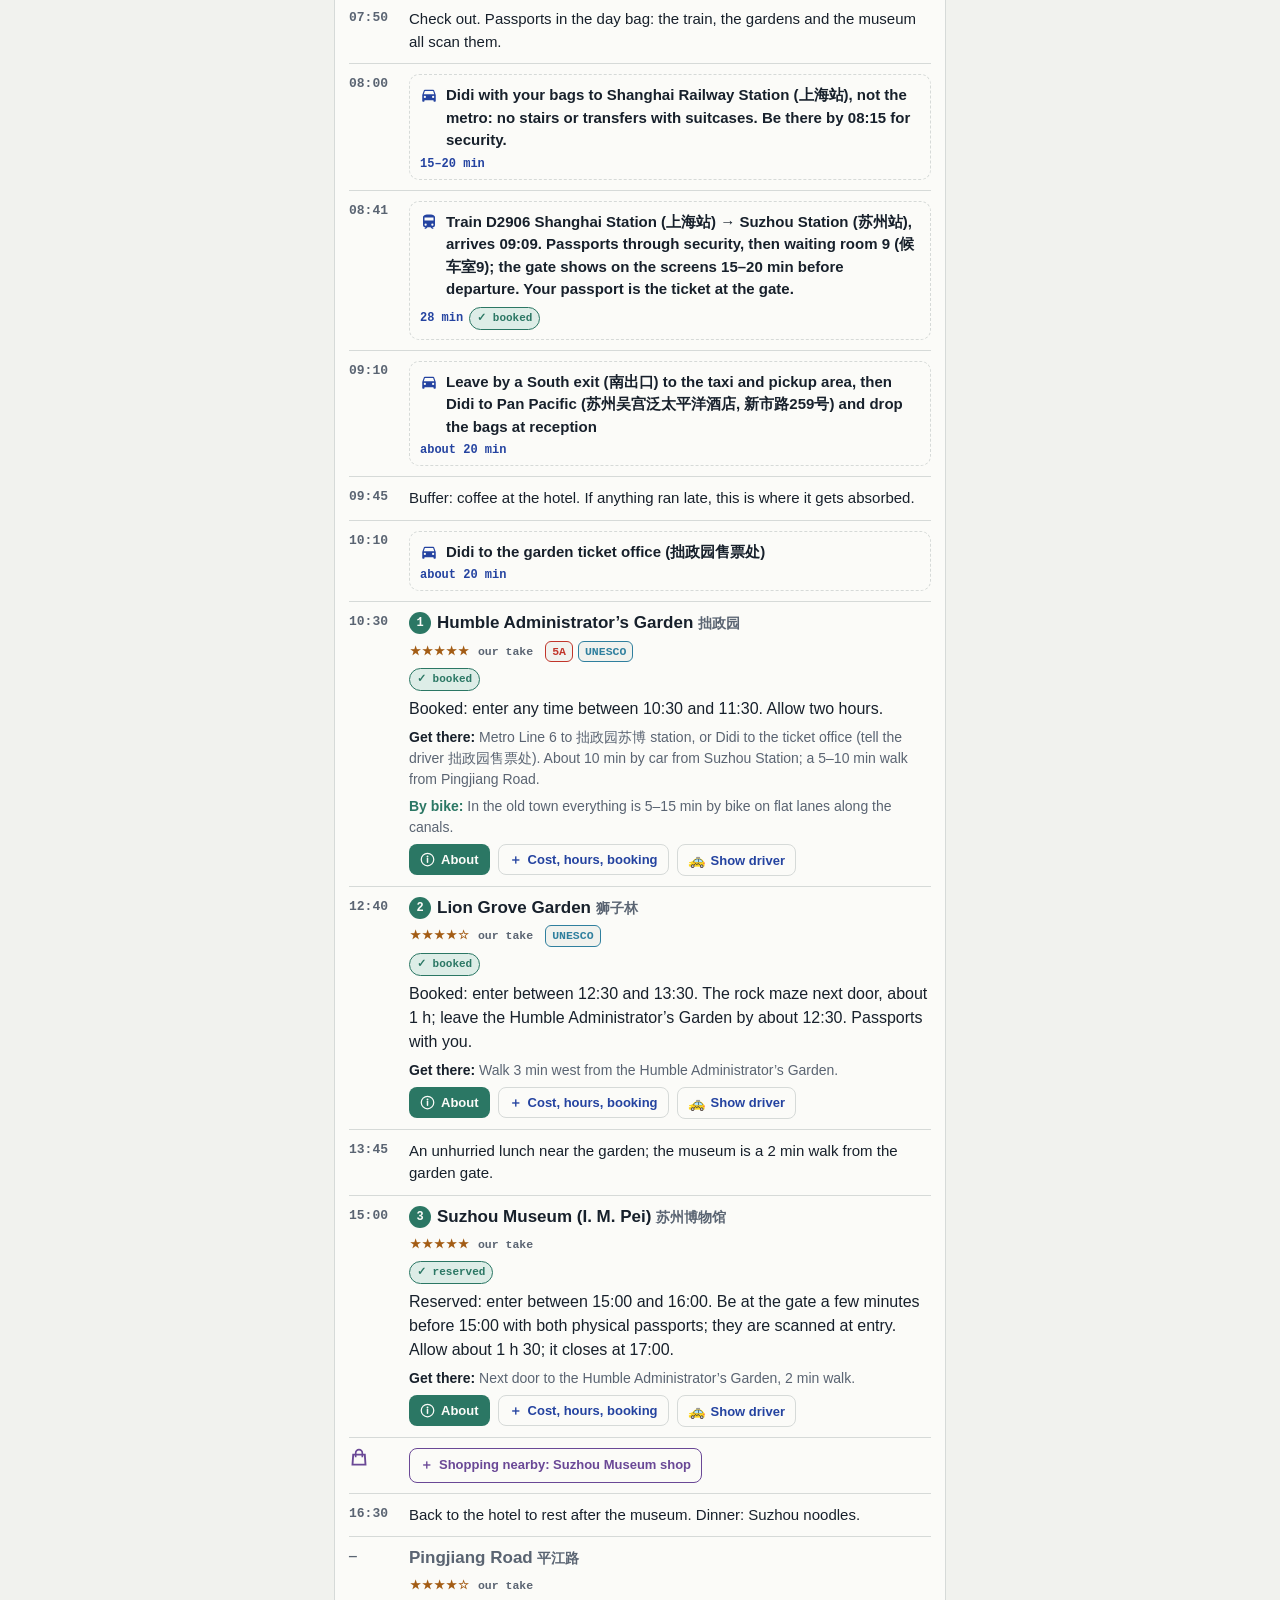
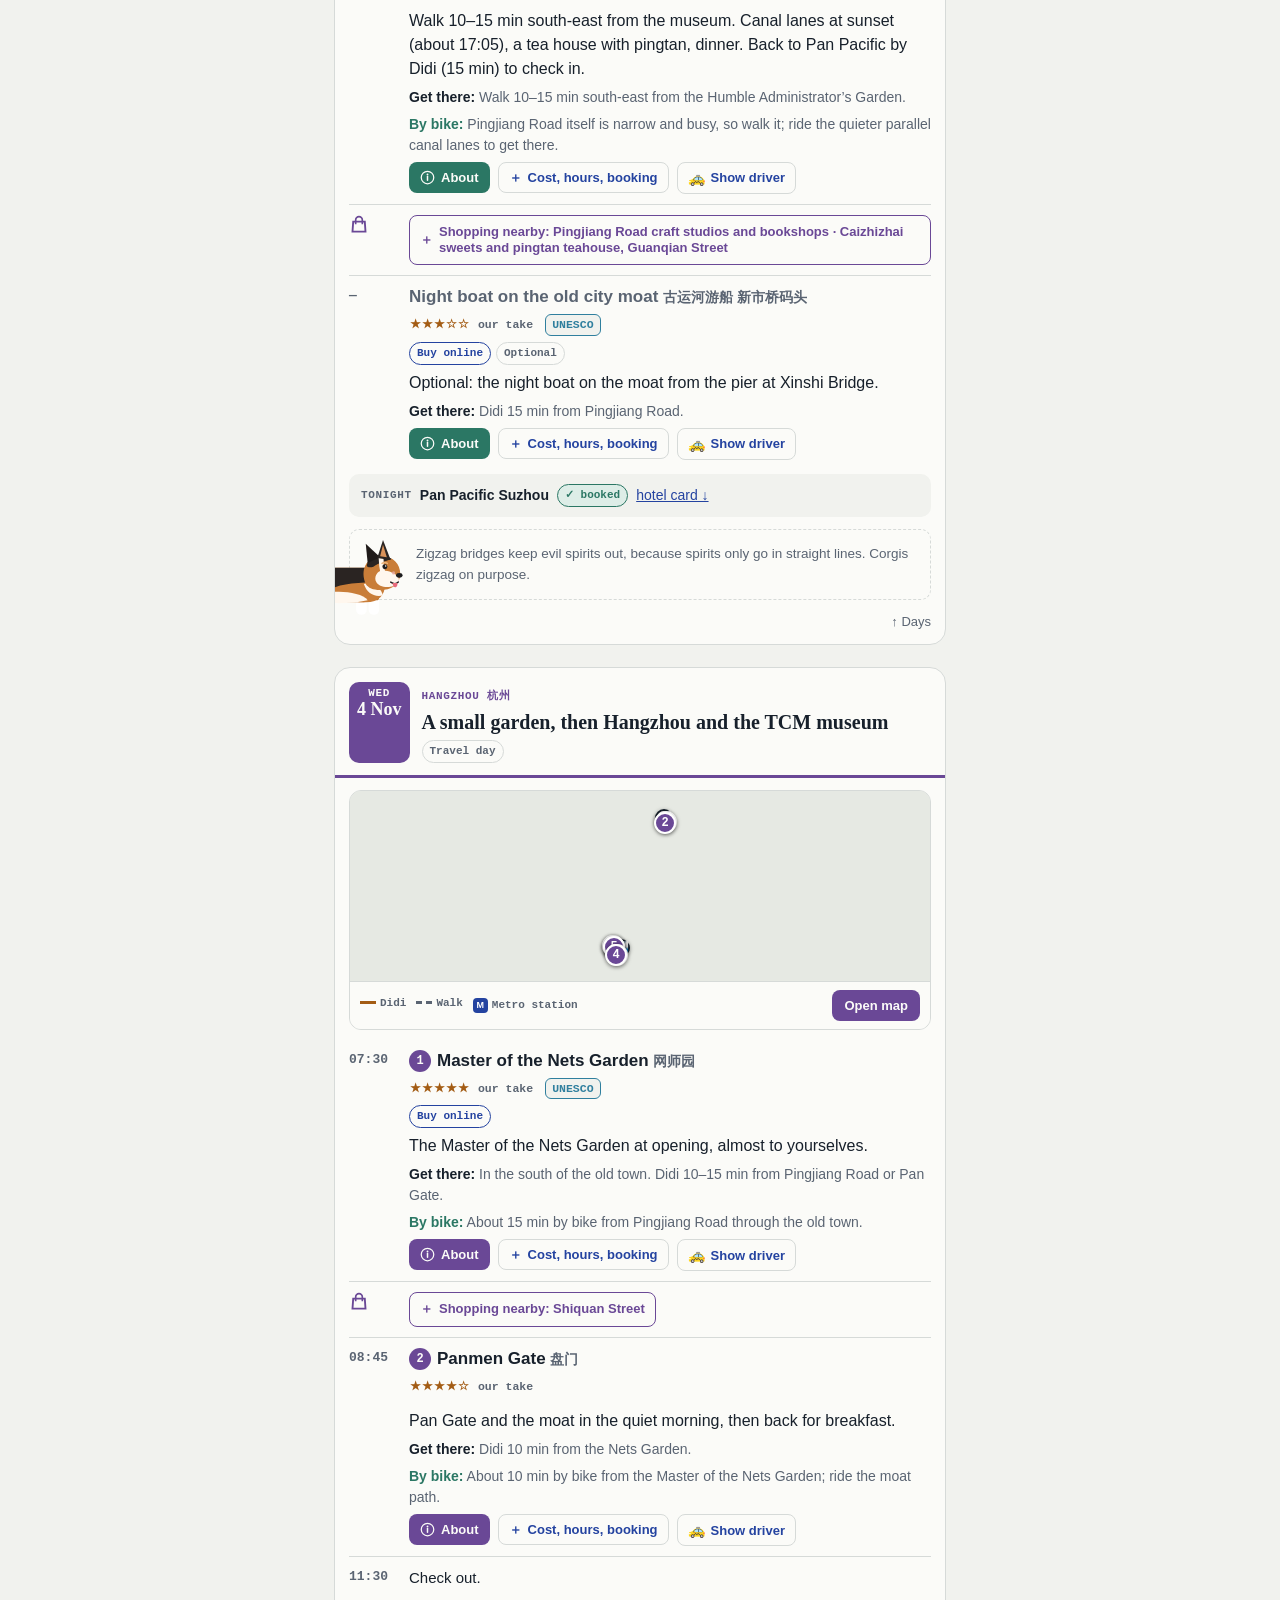
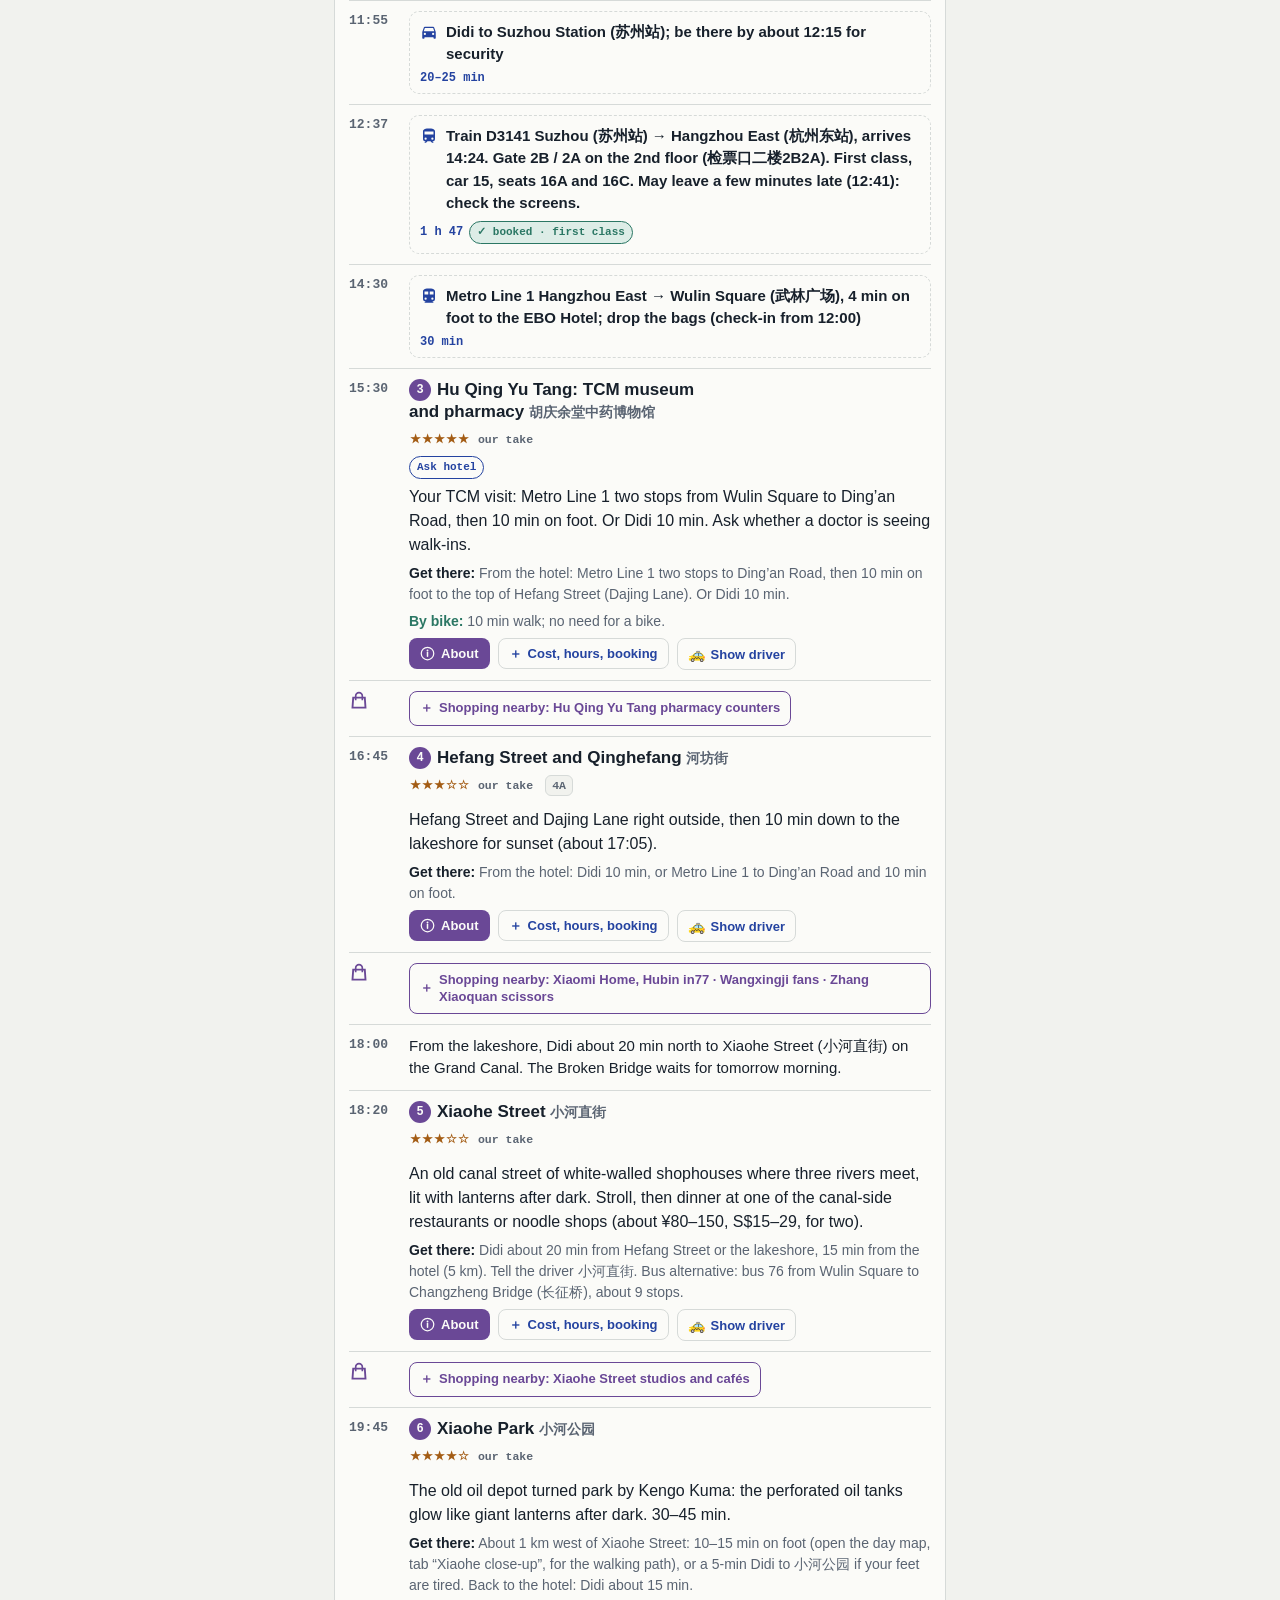
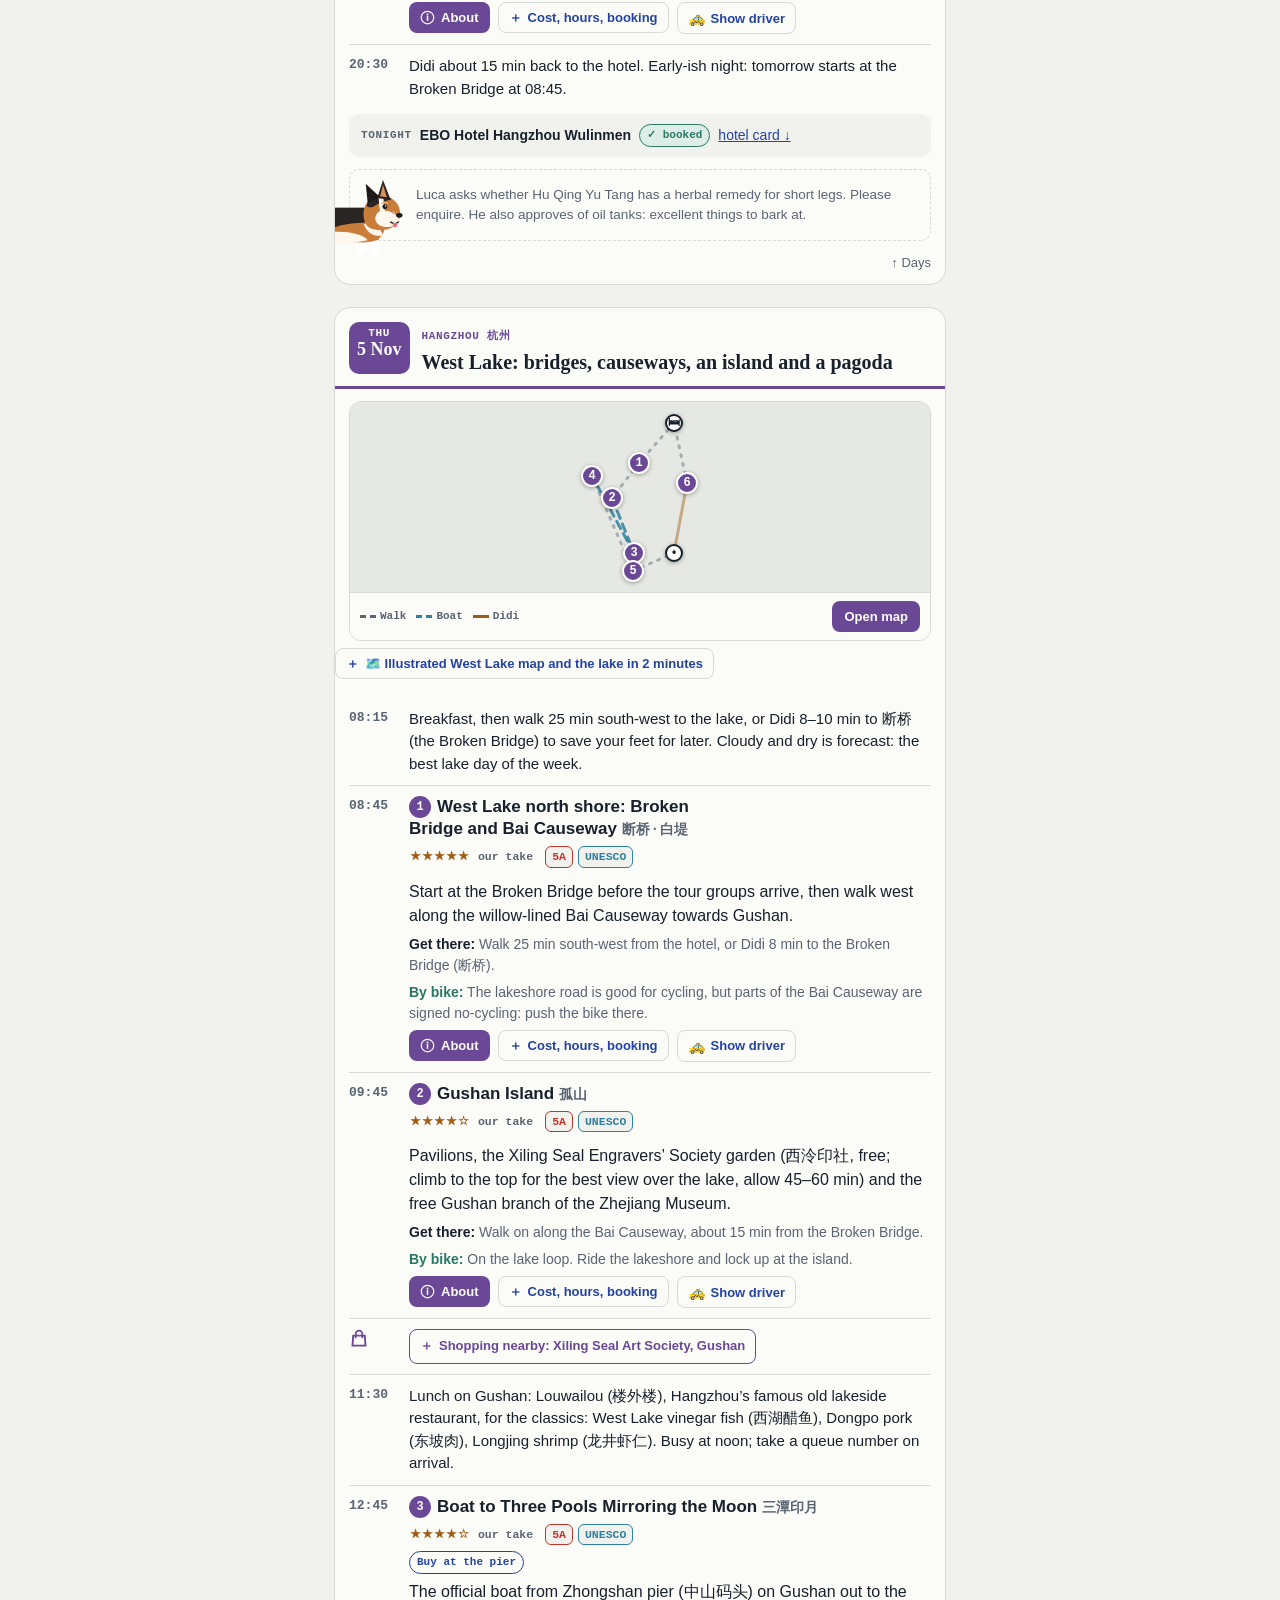
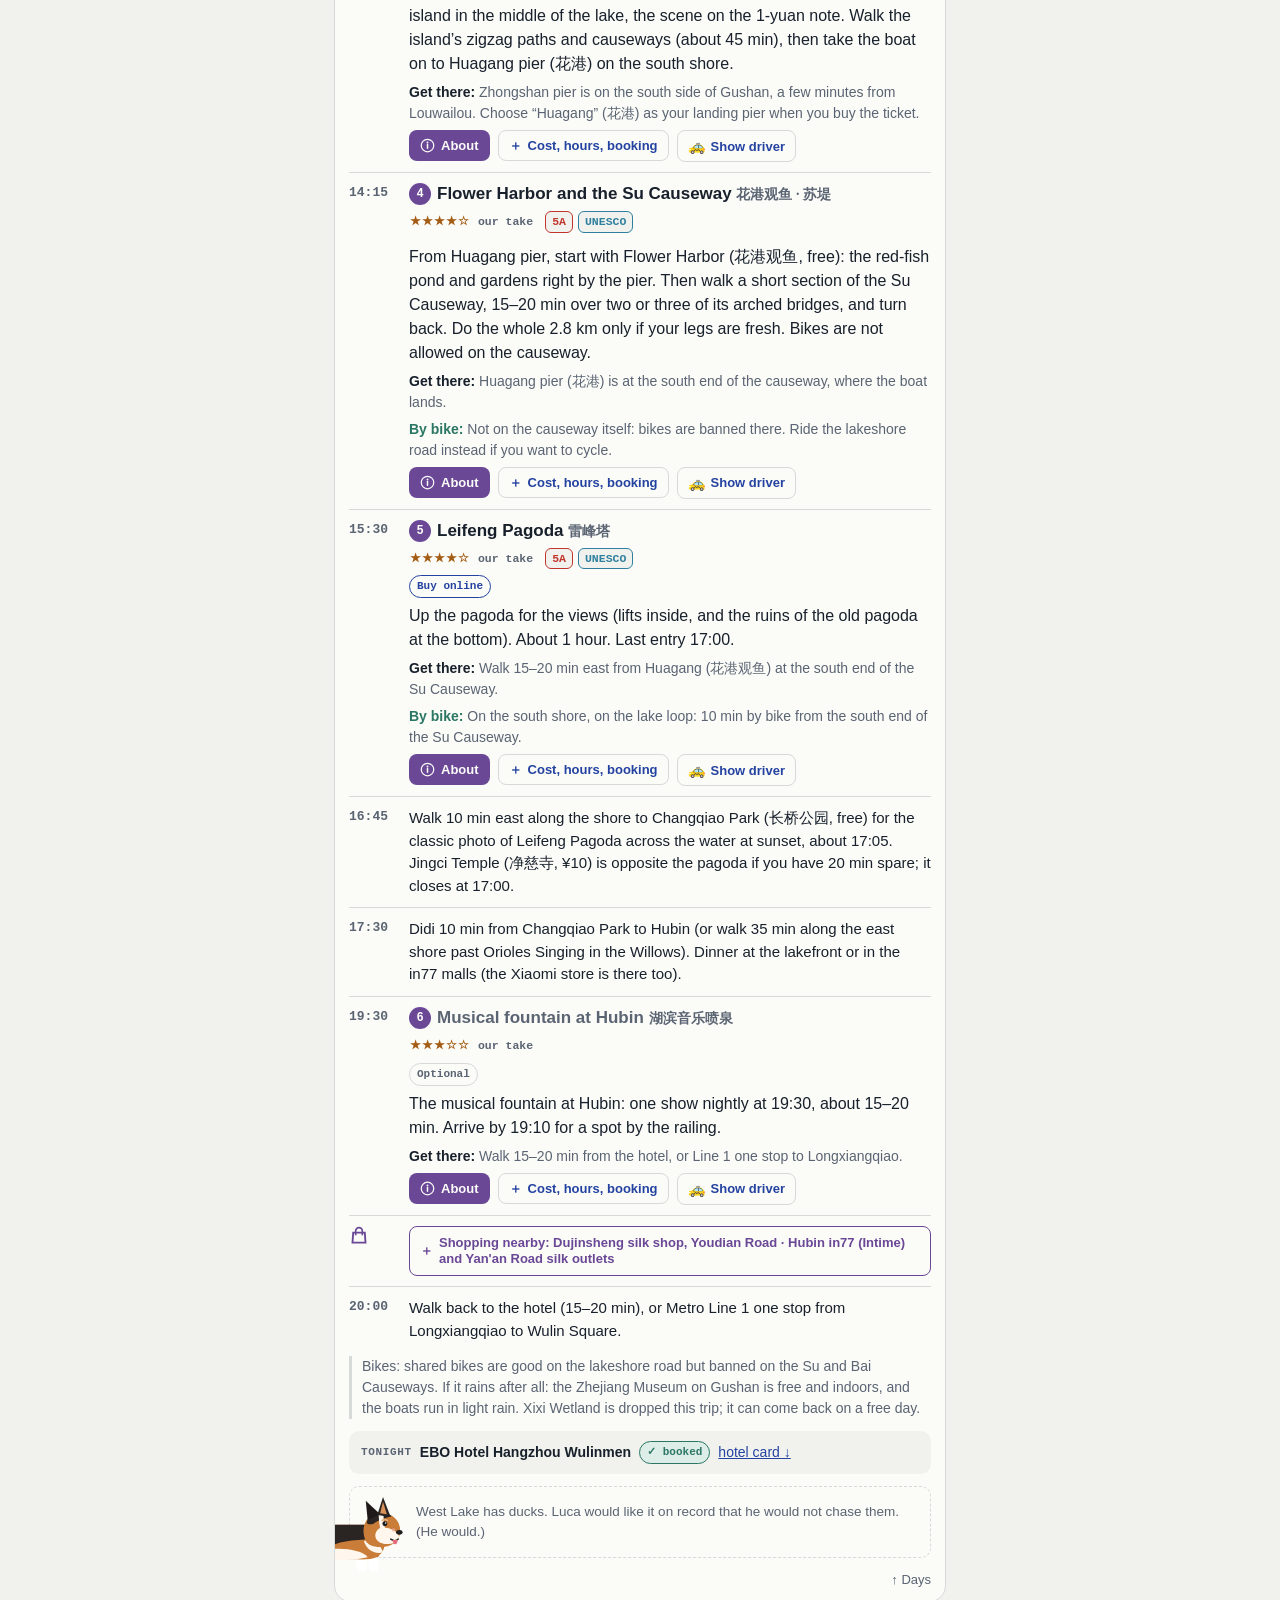
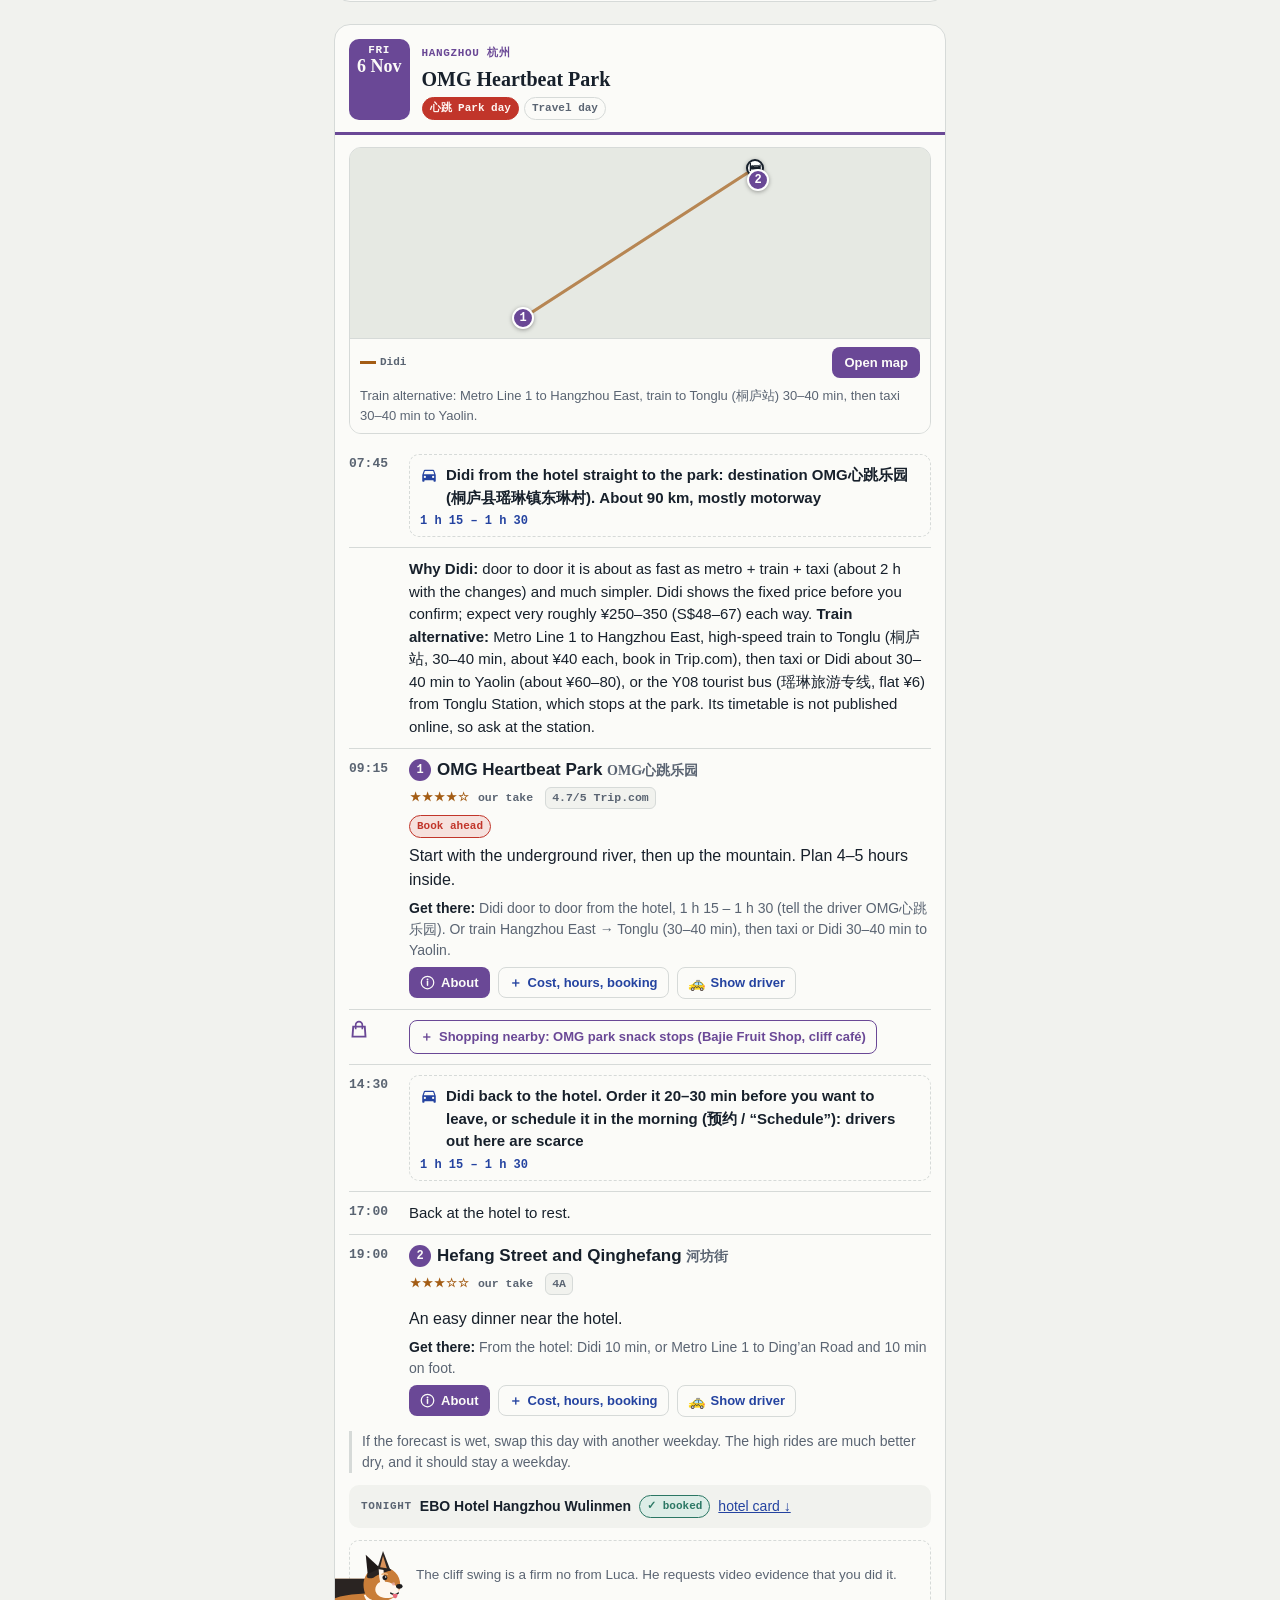
==== commit 7f6e085f: "Sat and Sun: latest weather, recommended plan plus options Co-Authored-By: Claude Opus 5.5 <noreply@" ====
--- a/index.html
+++ b/index.html
@@ -1004,13 +1004,15 @@
 .imgfs img{display:block;width:1536px;max-width:none;height:auto}
 .imgfs .x{position:fixed;top:calc(env(safe-area-inset-top) + 10px);right:12px;z-index:1;width:44px;height:44px;border-radius:22px;border:0;background:rgba(0,0,0,.65);color:#fff;font-size:1.4rem}
 
+.opts{margin:.6rem 0 .8rem;padding:.6rem .8rem;border:1px solid var(--line,#ddd);border-radius:12px;background:var(--card,rgba(0,0,0,.02))}.opts>h4{margin:.1rem 0 .4rem;font-size:.95rem}.opts details{margin:.35rem 0}.opts summary{cursor:pointer}.opts p{margin:.35rem 0}
+
 </style>
 </head>
 <body>
 <div class="wrap masthead" id="top">
   <p class="k">Sat 31 Oct – Mon 9 Nov 2026 · Moritz &amp; Lisa</p>
   <h1>Shanghai <span class="ar">→</span> Suzhou <span class="ar">→</span> Hangzhou</h1>
-  <p class="stamp">Updated <time datetime="2026-11-05T12:26+08:00">Thu 5 Nov 2026, 12:26</time> (China / Singapore time)</p>
+  <p class="stamp">Updated <time datetime="2026-11-07T09:11+08:00">Sat 7 Nov 2026, 09:11</time> (China / Singapore time)</p>
   <div class="quick">
     <a href="#d0"><span>Fly in · Sat 31</span><b>9C 7678</b>SIN 17:40 → PVG 22:55</a>
     <a href="#d9"><span>Fly out · Mon 9</span><b>MF 8703</b>HGH T4 08:15 → SIN 13:40</a>
@@ -1625,54 +1627,61 @@
     <a class="top" href="#top">↑ Days</a>
   </section>
 <section class="day" id="d7" data-date="2026-11-07" style="--cc:var(--c-hz)">
-    <header class="dh"><div class="date"><span class="wd">Sat</span><span class="dn">7 Nov</span></div><div><span class="city">Hangzhou 杭州</span><h3>Lingyin, the tea village and the Tea Museum</h3></div></header>
+    <header class="dh"><div class="date"><span class="wd">Sat</span><span class="dn">7 Nov</span></div><div><span class="city">Hangzhou 杭州</span><h3>Tea hills, Jiuxi streams, Leifeng at sunset</h3></div></header>
     <div class="wx" data-loc="hz"></div>
     <div class="dmap" data-day="d7"></div>
-    <ol class="items"><li class="it stop" data-o="lingyin"><span class="t">07:15</span><div class="c">
-      <h4>Lingyin Temple and Feilai Feng <span class="zh">灵隐寺 · 飞来峰</span></h4>
-      <div class="chips"><span class="chip reserve">Reserve (free)</span></div>
-      <p>At opening with your reserved slot. On a Saturday the crowds arrive by 10:00, so this is the morning to be early. Weekends: cars are kept out of the scenic area 08:00–17:00, so going in at 07:15 helps; coming out, walk to the bus/taxi area.</p>
-      <p class="go"><b>Get there:</b> Didi 20–25 min from the hotel (say 灵隐寺), or bus 7 from Hubin to the terminus.</p>
-      <p class="go bike"><b>By bike:</b> About 25 min by bike from the hotel along the lake and up the valley; the last part climbs gently.</p>
-      <details class="more"><summary>Cost, hours, booking</summary><dl>
-        <dt>Cost</dt><dd>Scenic area free since December 2025; the temple halls have their own small ticket</dd><dt>Open</dt><dd>About 07:00–18:00</dd>
-        <dt>Booking</dt><dd>Alipay or WeChat: search the mini-program 杭州灵隐飞来峰, book a time slot with each passport. At least one day ahead; no same-day booking. Physical passport required at the gate.</dd>
-        <dt>What it is</dt><dd>One of China’s great Buddhist temples, in a forested valley, with hundreds of 10th–14th century Buddhas carved into the cliffs of Feilai Feng opposite. Go at opening; it gets very crowded by late morning.</dd></dl></details>
-      <details class="taxi"><summary>Show driver</summary><div class="card"><p class="say">请带我去</p><p class="big">灵隐寺 · 飞来峰</p><p class="en">“Please take me to Lingyin Temple and Feilai Feng”</p><p class="maps"><a href="https://uri.amap.com/search?keyword=%E7%81%B5%E9%9A%90%E5%AF%BA&city=%E6%9D%AD%E5%B7%9E">Amap</a><a href="https://maps.apple.com/?q=%E7%81%B5%E9%9A%90%E5%AF%BA">Apple Maps</a></p></div></details>
-    </div></li><li class="it stop" data-o="longjing"><span class="t">10:30</span><div class="c">
+    <ol class="items"><li class="it note"><span class="t">09:00</span><div class="c"><p><b>Weather today:</b> cloudy and dry, 14–20 °C, rain chance about 10%. The rain has moved to Sunday, so <b>today is the day for the outdoor sights.</b> Below is the recommended plan (Option A). Options B–D are under the list.</p></div></li><li class="it stop" data-o="teamuseum"><span class="t">09:45</span><div class="c">
+      <h4>China National Tea Museum <span class="zh">中国茶叶博物馆</span></h4>
+      <div class="chips"><span class="chip">Free · indoor</span></div>
+      <p>The national museum of tea, among tea terraces just below Longjing village: tea history, 300 kinds of tea, teaware through the ages, and a tea room with posted prices, the safest place to buy real Longjing. Opens 09:00, so it is a calm first stop.</p>
+      <p class="go"><b>Get there:</b> Didi about 20–25 min from the hotel (say 中国茶叶博物馆双峰馆). From here to Longjing village: Didi 5 min, or walk 20–25 min uphill along the road through the tea terraces.</p>
+      <details class="more"><summary>Cost, hours, booking</summary><dl>
+        <dt>Cost</dt><dd>Free (bring passports)</dd><dt>Open</dt><dd>09:00–16:30</dd>
+        <dt>Booking</dt><dd>Weekends may need a free reservation in the 中国茶叶博物馆 mini-program (WeChat/Alipay); check this morning.</dd></dl></details>
+      <details class="taxi"><summary>Show driver</summary><div class="card"><p class="say">请带我去</p><p class="big">中国茶叶博物馆（双峰馆）</p><p class="addr">龙井路88号</p><p class="en">“Please take me to the China National Tea Museum, 88 Longjing Road”</p><p class="maps"><a href="https://uri.amap.com/search?keyword=%E4%B8%AD%E5%9B%BD%E8%8C%B6%E5%8F%B6%E5%8D%9A%E7%89%A9%E9%A6%86&city=%E6%9D%AD%E5%B7%9E">Amap</a><a href="https://maps.apple.com/?q=%E4%B8%AD%E5%9B%BD%E8%8C%B6%E5%8F%B6%E5%8D%9A%E7%89%A9%E9%A6%86">Apple Maps</a></p></div></details>
+    </div></li><li class="it stop" data-o="longjing"><span class="t">11:00</span><div class="c">
       <h4>Longjing tea village <span class="zh">龙井村</span></h4>
       <div class="chips"></div>
       <p>Tea among the terraces, then an early tea-house lunch.</p>
-      <p class="go"><b>Get there:</b> Didi 15 min from Lingyin Temple, or bus 27. From the hotel, Didi 25 min.</p>
+      <p class="go"><b>Get there:</b> Didi 5 min up the hill from the Tea Museum, or walk 20–25 min.</p>
       <p class="go bike"><b>By bike:</b> Uphill from Lingyin through the tea hills: take an e-bike if you want to ride it. Downhill back to the lake is a lovely ride.</p>
       <details class="more"><summary>Cost, hours, booking</summary><dl>
         <dt>Cost</dt><dd>Lunch and tea about 100–200 RMB (S$19–38) per person</dd><dt>Open</dt><dd>Daytime</dd>
         <dt>Booking</dt><dd>No booking needed.</dd>
         <dt>What it is</dt><dd>Hills of terraced tea bushes where Dragon Well green tea grows. Have lunch at a family tea house (try the Longjing shrimp) and a pot of this year’s tea. Agree the price before you sit down.</dd></dl></details>
       <details class="taxi"><summary>Show driver</summary><div class="card"><p class="say">请带我去</p><p class="big">龙井村</p><p class="en">“Please take me to Longjing tea village”</p><p class="maps"><a href="https://uri.amap.com/search?keyword=%E9%BE%99%E4%BA%95%E6%9D%91&city=%E6%9D%AD%E5%B7%9E">Amap</a><a href="https://maps.apple.com/?q=%E9%BE%99%E4%BA%95%E6%9D%91">Apple Maps</a></p></div></details>
-    </div></li><li class="it shop"><span class="t"><svg viewBox="0 0 24 24" aria-hidden="true"><path fill="currentColor" d="M7 7V6a5 5 0 0 1 10 0v1h3l1 14H3L4 7h3Zm2 0h6V6a3 3 0 0 0-6 0v1Zm-2.9 2-.7 10h13.2l-.7-10H17v2h-2V9H9v2H7V9h-.9Z"/></svg></span><div class="c"><details class="shopd"><summary>Shopping nearby: China National Tea Museum tea room · Longjing village family tea houses</summary><div class="shops"><article class="sh"><h5>China National Tea Museum tea room <span class="zh">中国茶叶博物馆</span></h5><p class="kind">Shop · On the way to Longjing village: bus 27 stop, then 35 min uphill walk to the village · Shuangfeng branch 09:00–16:30; Longjing branch 09:30–16:00; closed Tue</p><p><b>Buy:</b> Lowest-risk place to buy Longjing in the hills: free museum with prices posted in the tea room. Expect real West Lake Longjing around ¥400 per 50 g (about S$75) at average 2026 prices; cheaper ordinary Longjing about ¥100 per 50 g.</p><p class="watch"><b>Watch out:</b> Closed Tuesdays. Weekends may need a free advance booking (released 3 days ahead).</p><p class="maps"><a href="https://uri.amap.com/marker?position=120.1265,30.2335&name=中国茶叶博物馆&coordinate=wgs84&callnative=1">Amap</a><a href="https://maps.apple.com/?ll=30.2335,120.1265&q=中国茶叶博物馆">Apple Maps</a></p></article><article class="sh"><h5>Longjing village family tea houses <span class="zh">龙井村 茶农</span></h5><p class="kind">Market · In the village lanes around the Imperial Tea Garden</p><p><b>Buy:</b> Farm-gate Dragon Well tea, usually with a free tasting. A traveller in 2025–26 paid ¥350 (about S$65) for 50 g at ¥3,500/jin; village baskets ranged ¥1,500–6,800/jin depending on grade. Buy 50 g tins.</p><p class="watch"><b>Watch out:</b> Agree the price per jin (500 g) before weighing, and do the maths. Ask for the green farmer label with a QR code. Check the payee name on QR payment codes; stickers have been swapped on fake codes.</p><p class="maps"><a href="https://uri.amap.com/marker?position=120.118,30.2245&name=龙井村 茶农&coordinate=wgs84&callnative=1">Amap</a><a href="https://maps.apple.com/?ll=30.2245,120.118&q=龙井村 茶农">Apple Maps</a></p></article></div></details></div></li><li class="it stop" data-o="teamuseum"><span class="t">13:15</span><div class="c">
-      <h4>China National Tea Museum <span class="zh">中国茶叶博物馆</span></h4>
-      <div class="chips"><span class="chip">Free · indoor</span></div>
-      <p>The national museum of tea, among tea terraces just below Longjing village: tea history, 300 kinds of tea, teaware through the ages, and a tea room with posted prices, the safest place to buy real Longjing. A good rainy-afternoon stop.</p>
-      <p class="go"><b>Get there:</b> Didi 5–10 min down the hill from Longjing village, or bus 27 to Shuangfeng (双峰).</p>
-      <details class="more"><summary>Cost, hours, booking</summary><dl>
-        <dt>Cost</dt><dd>Free (bring passports)</dd><dt>Open</dt><dd>09:00–16:30</dd>
-        <dt>Booking</dt><dd>Weekends may need a free reservation in the 中国茶叶博物馆 mini-program (WeChat/Alipay); check this morning.</dd></dl></details>
-      <details class="taxi"><summary>Show driver</summary><div class="card"><p class="say">请带我去</p><p class="big">中国茶叶博物馆（双峰馆）</p><p class="addr">龙井路88号</p><p class="en">“Please take me to the China National Tea Museum, 88 Longjing Road”</p><p class="maps"><a href="https://uri.amap.com/search?keyword=%E4%B8%AD%E5%9B%BD%E8%8C%B6%E5%8F%B6%E5%8D%9A%E7%89%A9%E9%A6%86&city=%E6%9D%AD%E5%B7%9E">Amap</a><a href="https://maps.apple.com/?q=%E4%B8%AD%E5%9B%BD%E8%8C%B6%E5%8F%B6%E5%8D%9A%E7%89%A9%E9%A6%86">Apple Maps</a></p></div></details>
-    </div></li><li class="it note"><span class="t">15:30</span><div class="c"><p>Back to the hotel to rest (Didi about 20 min).</p></div></li><li class="it stop" data-o="hefang"><span class="t">19:00</span><div class="c">
-      <h4>Hefang Street and Qinghefang <span class="zh">河坊街</span></h4>
-      <di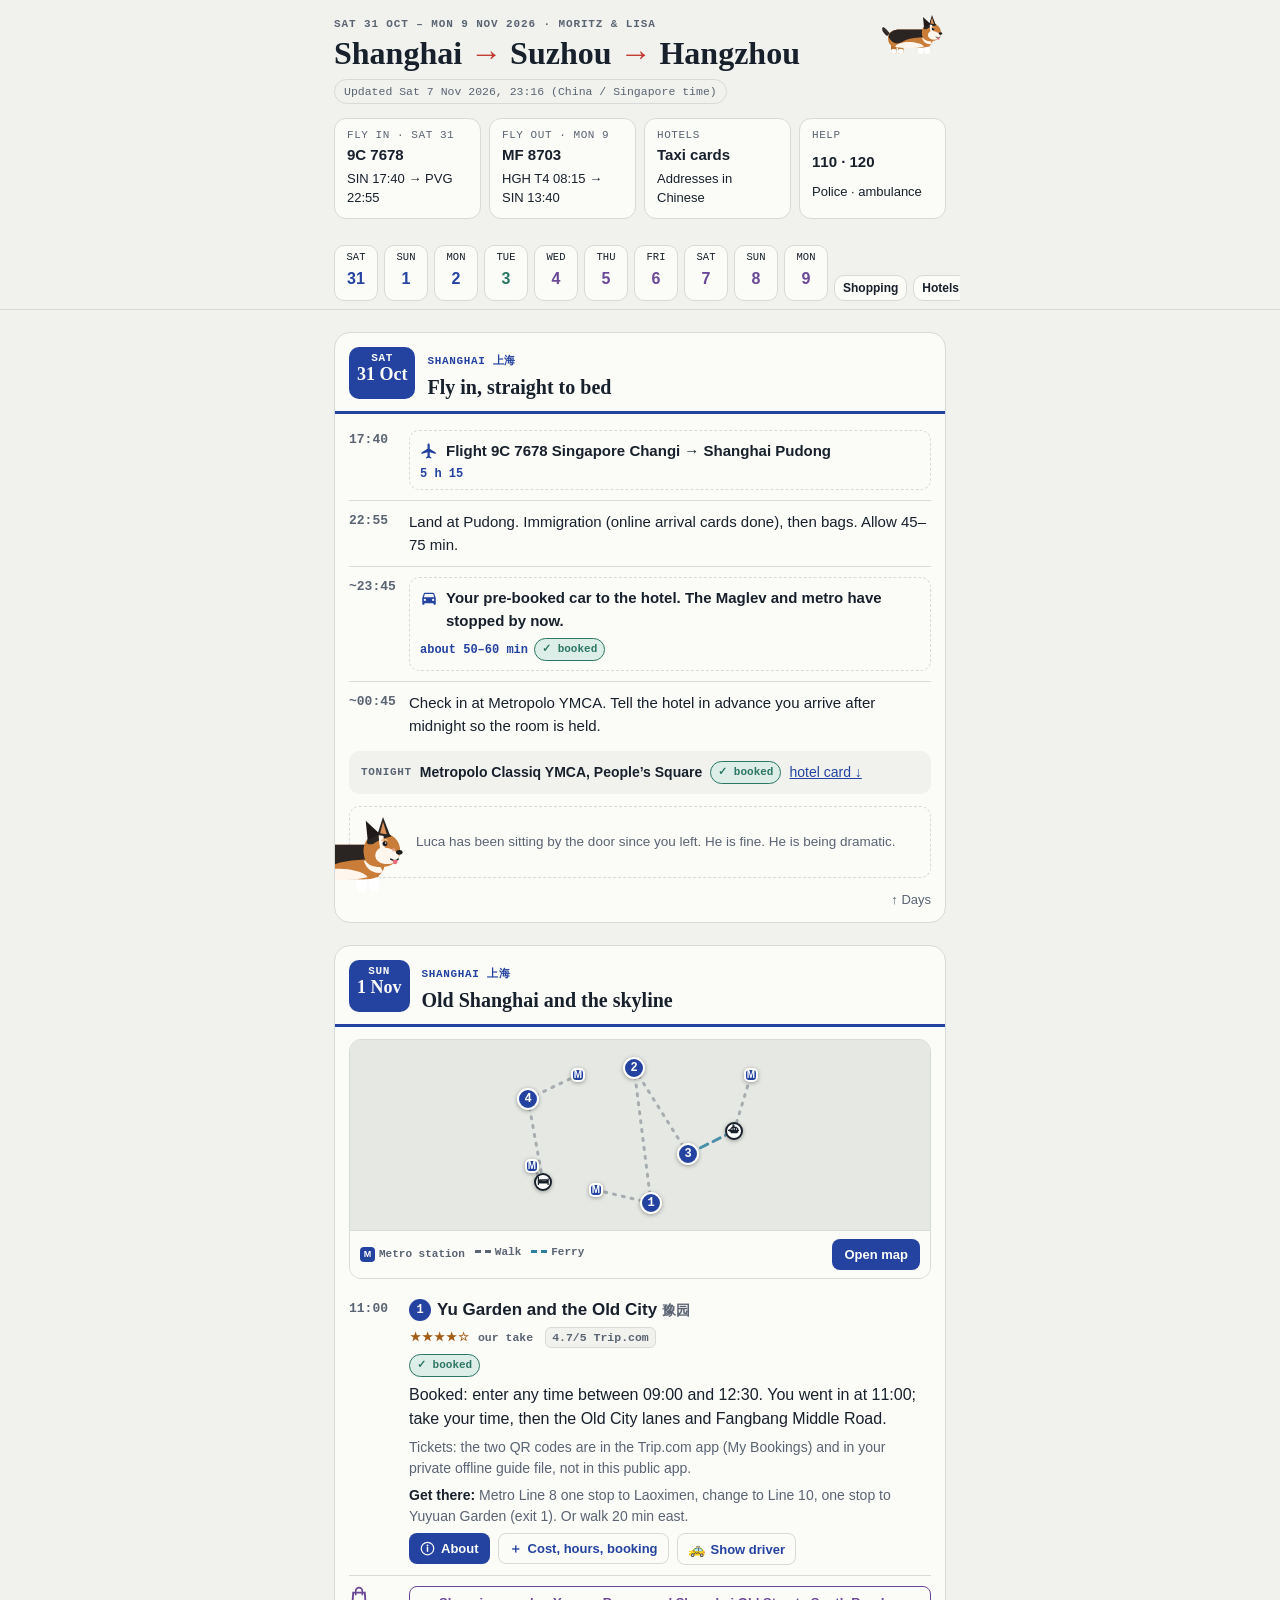
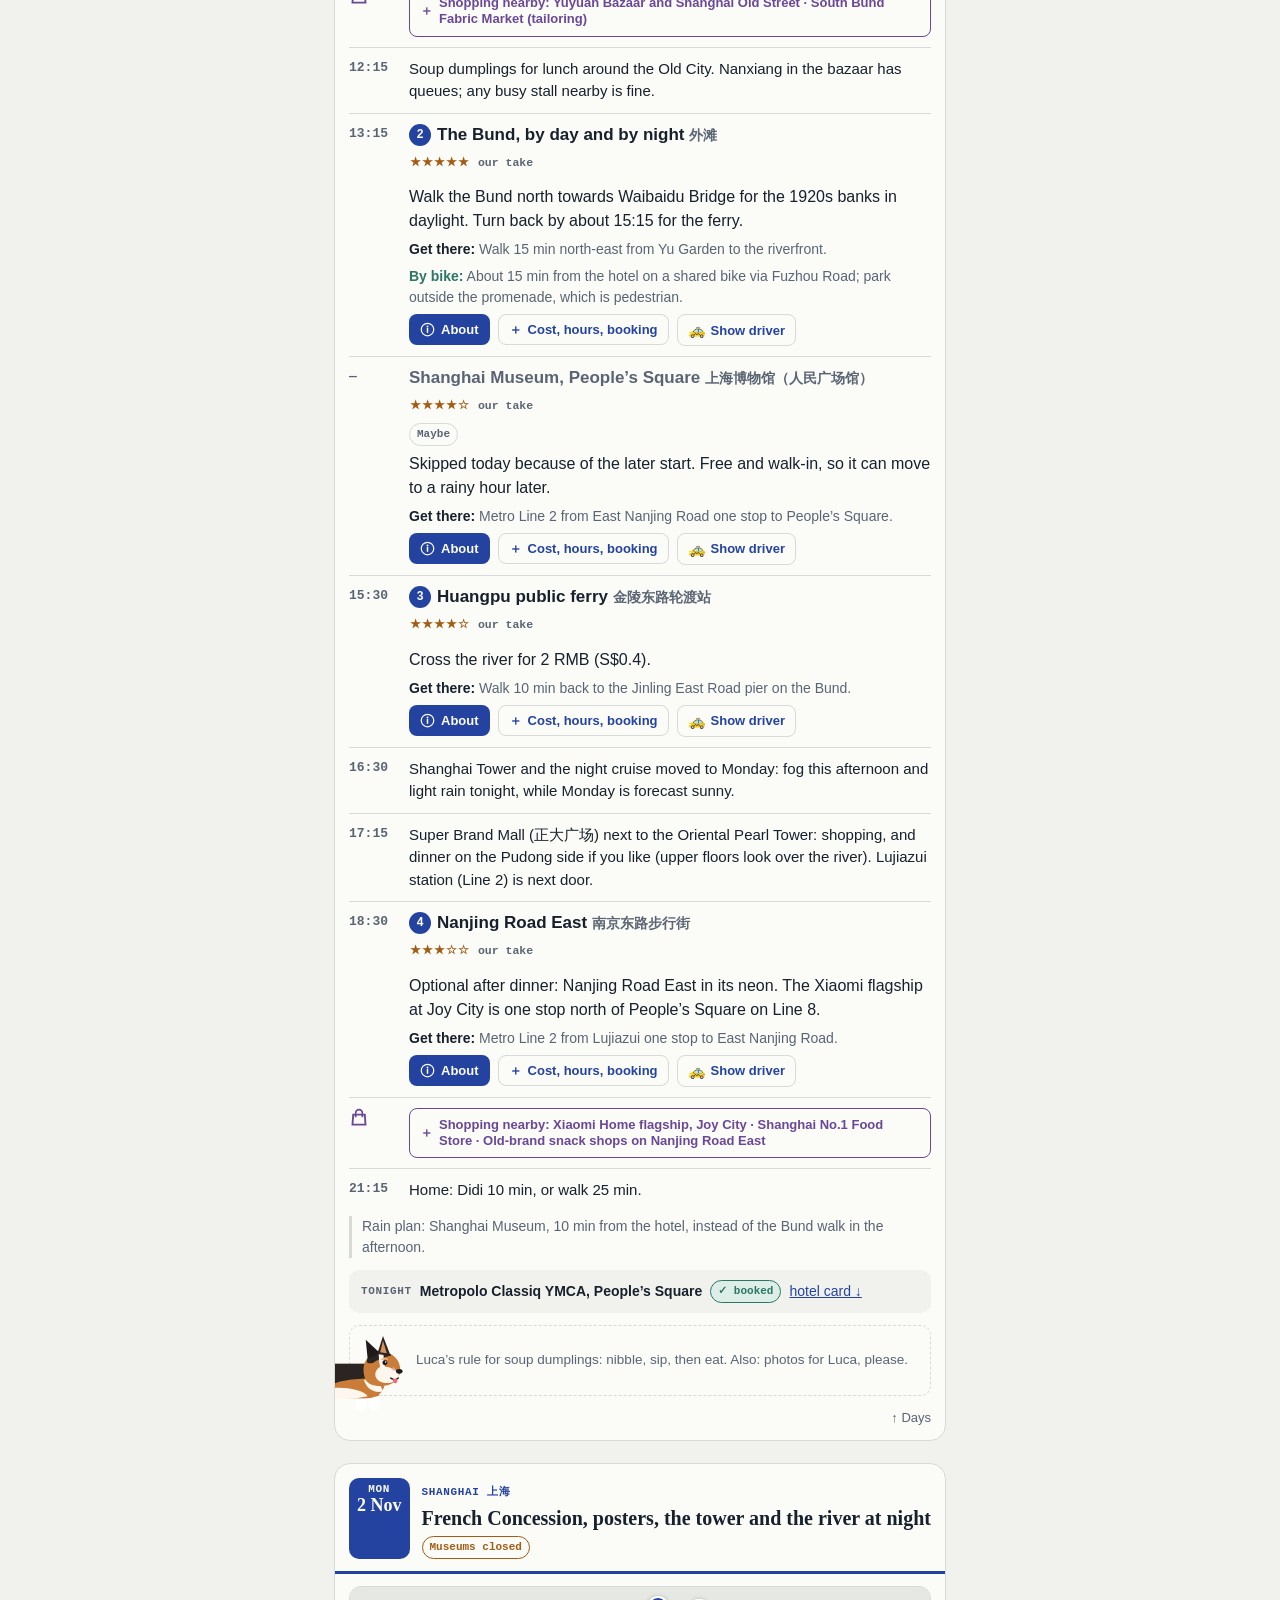
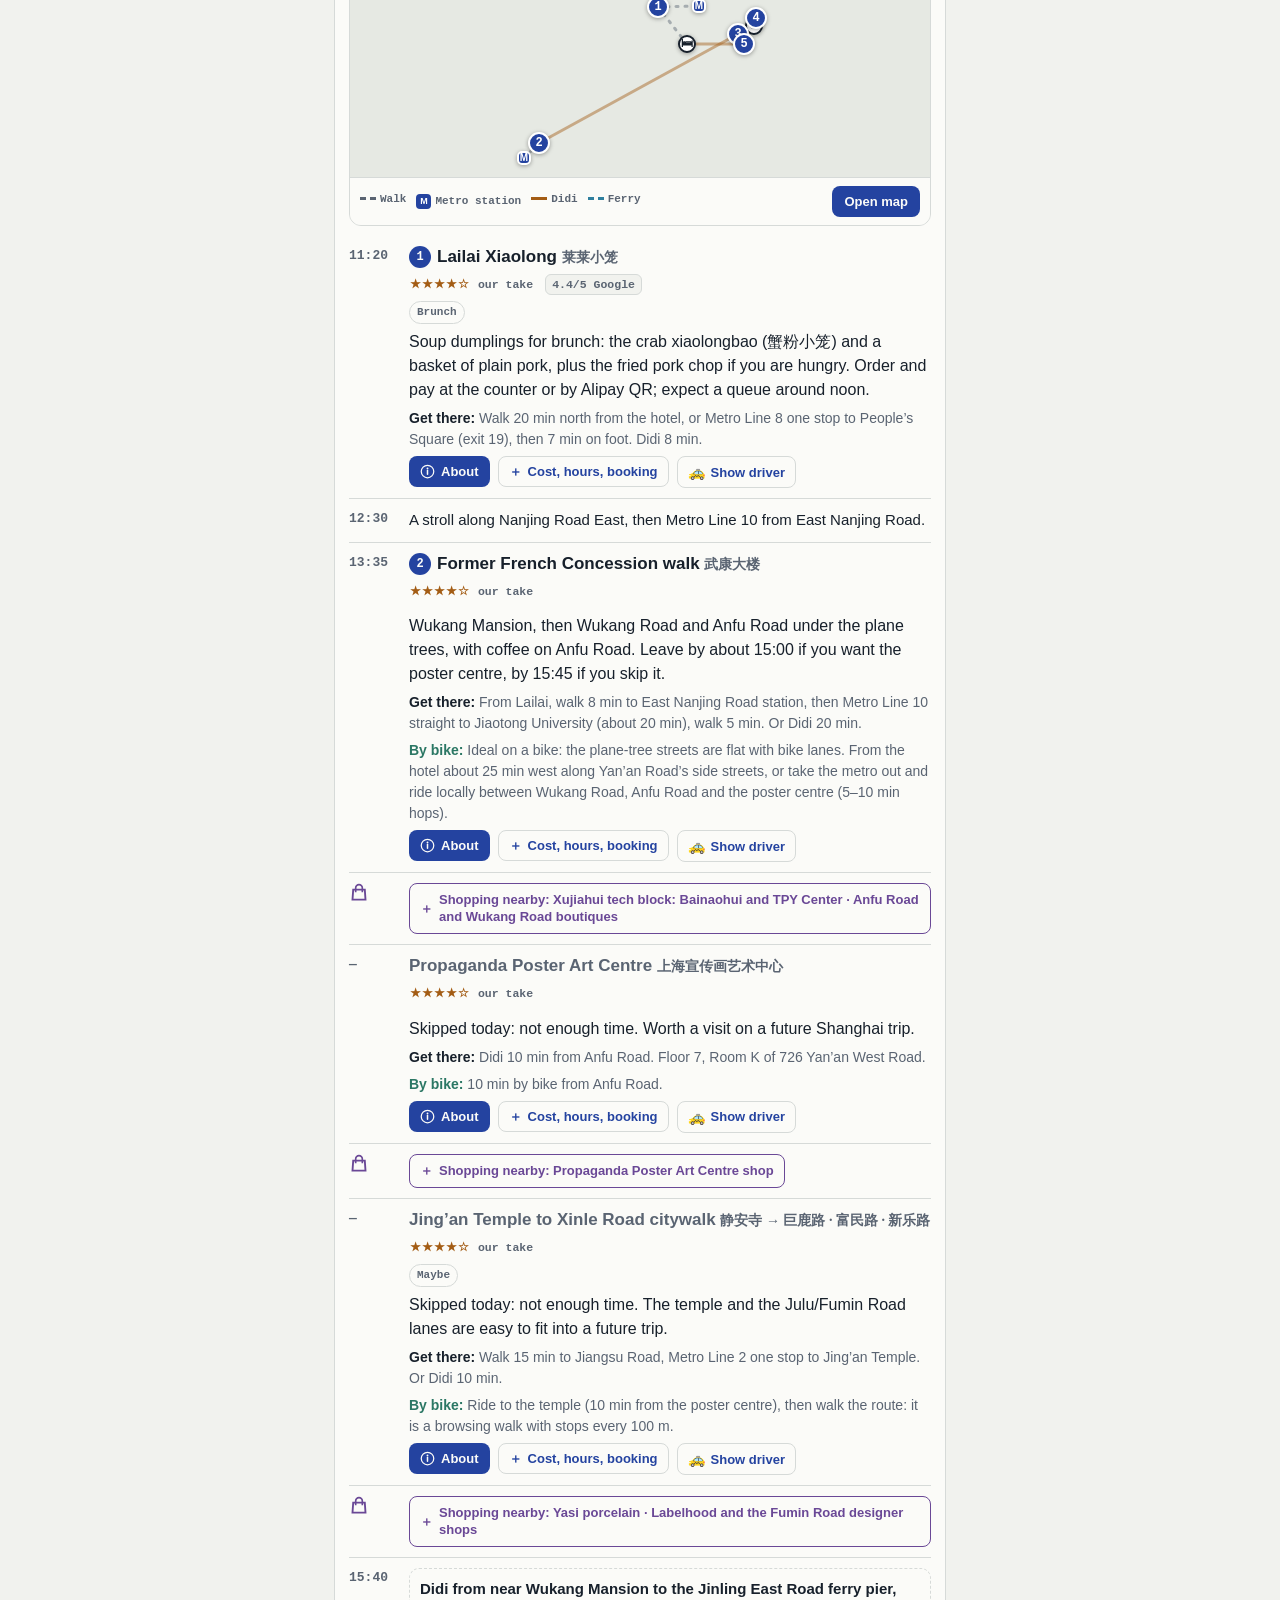
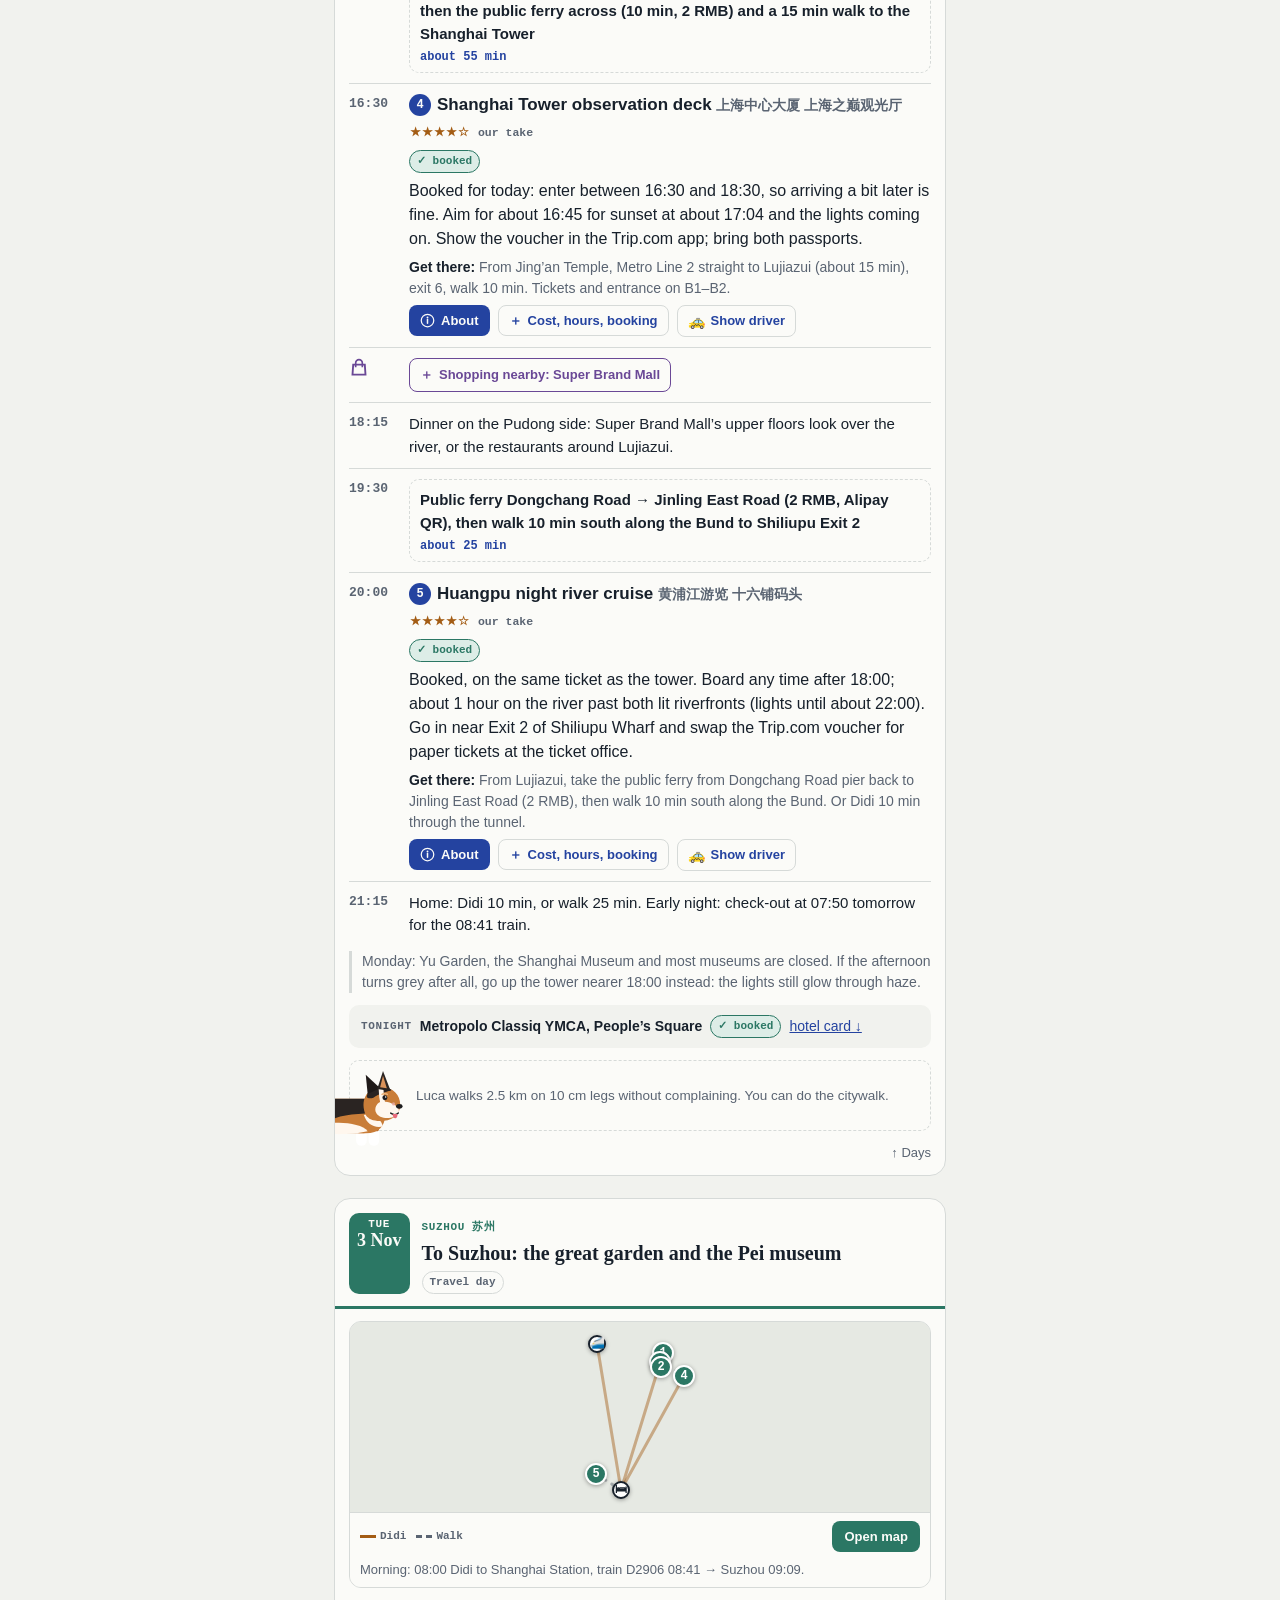
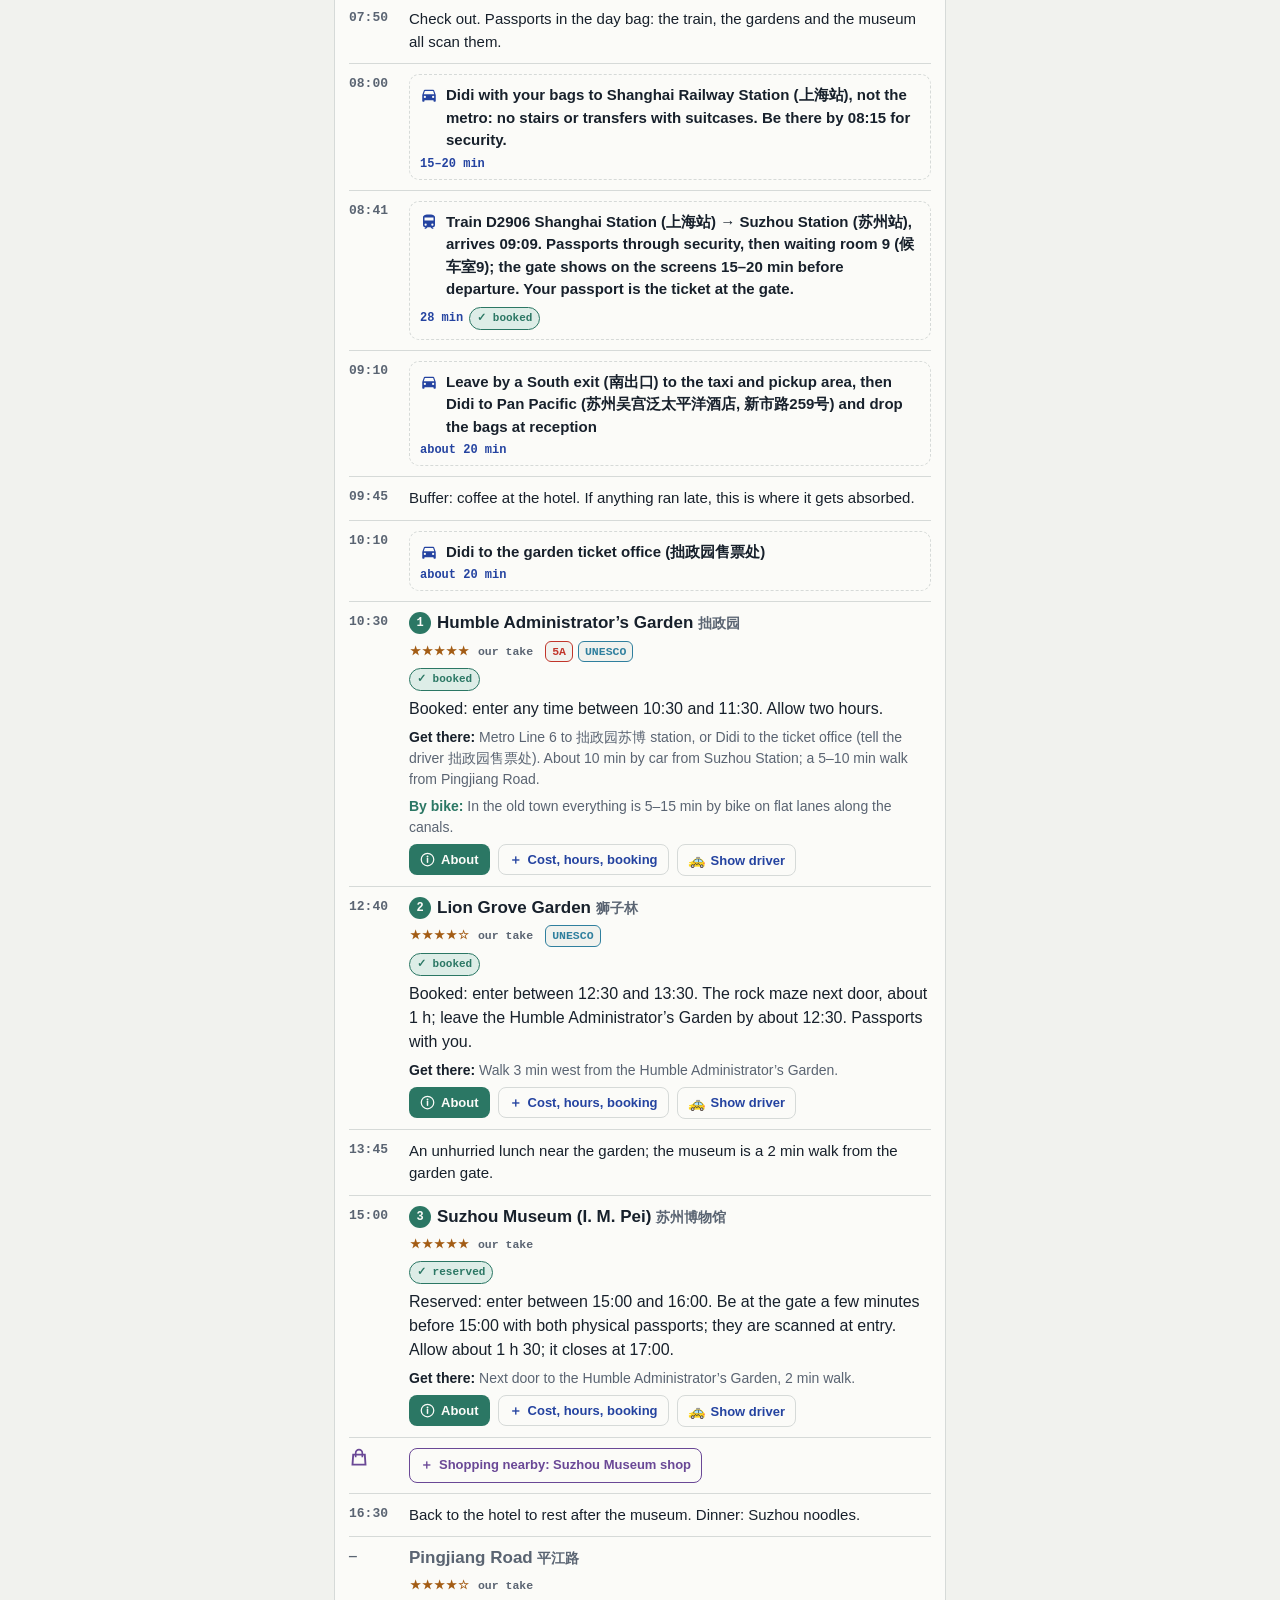
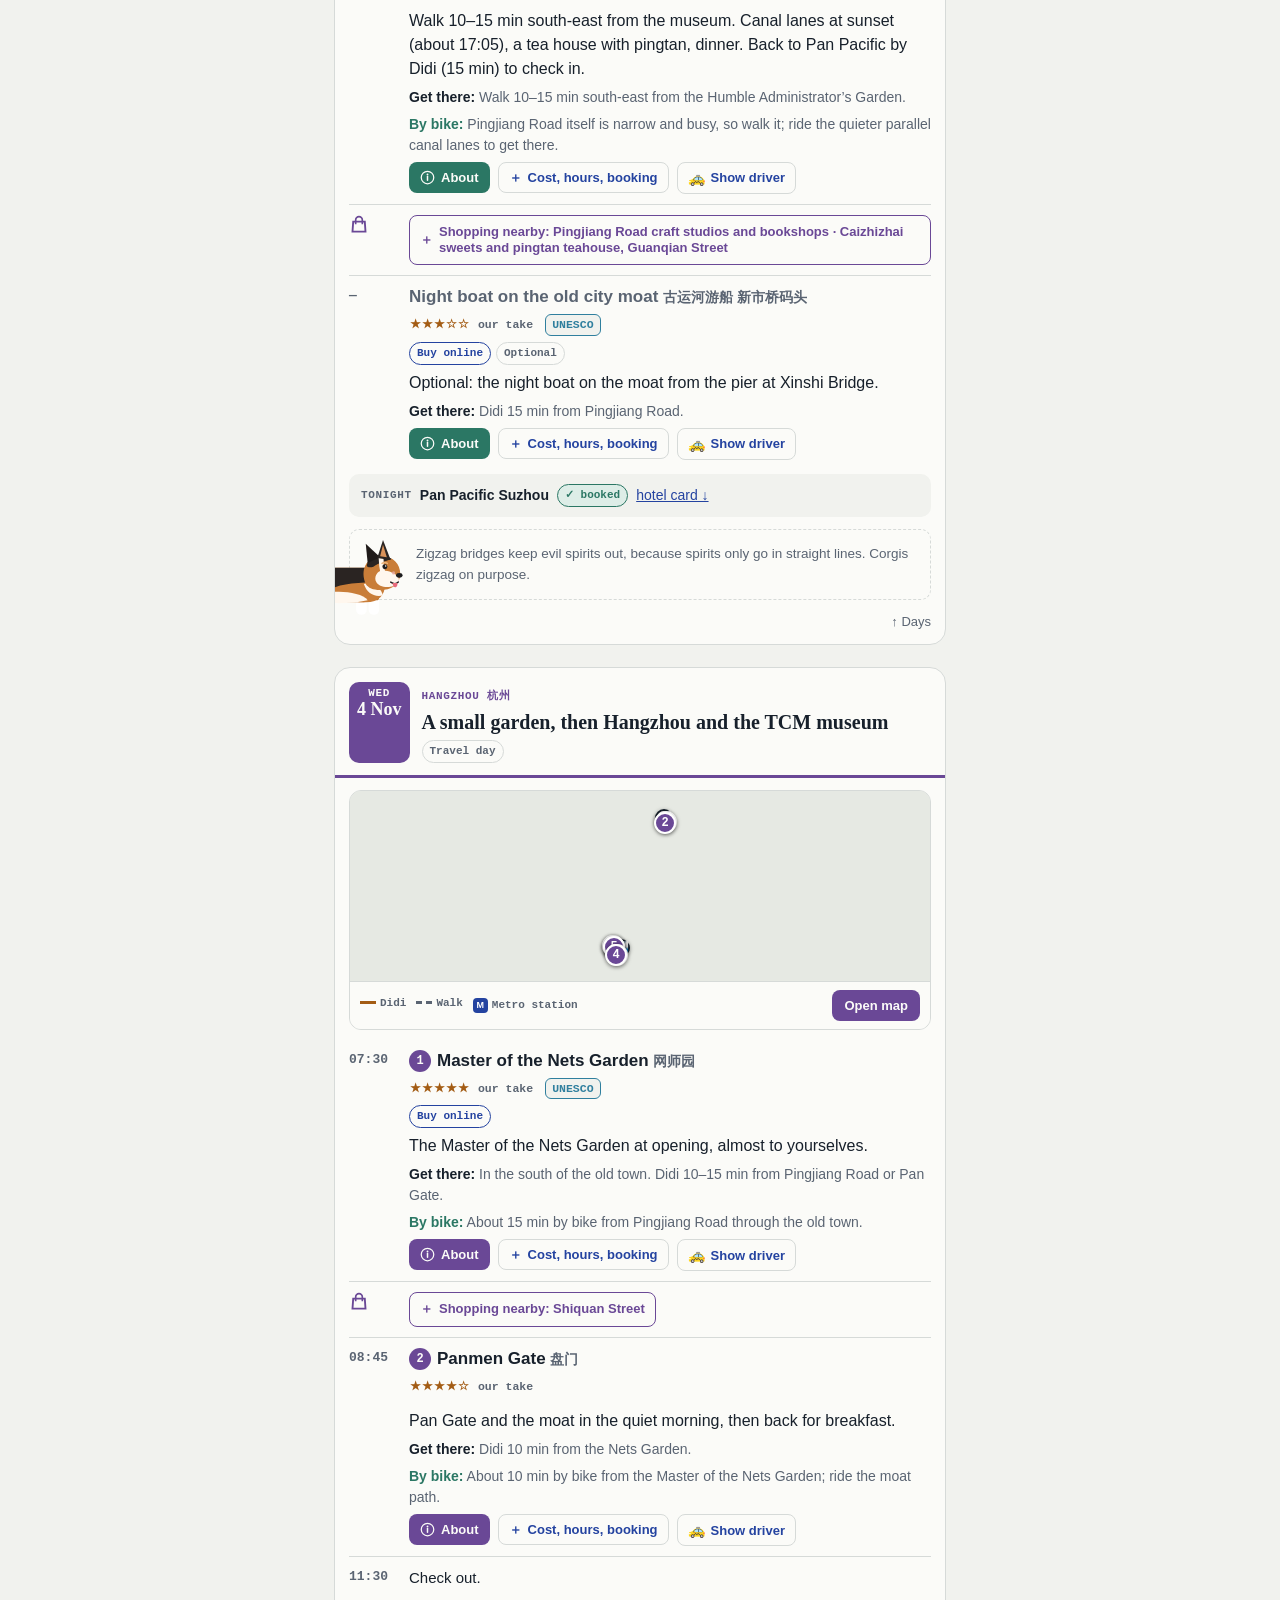
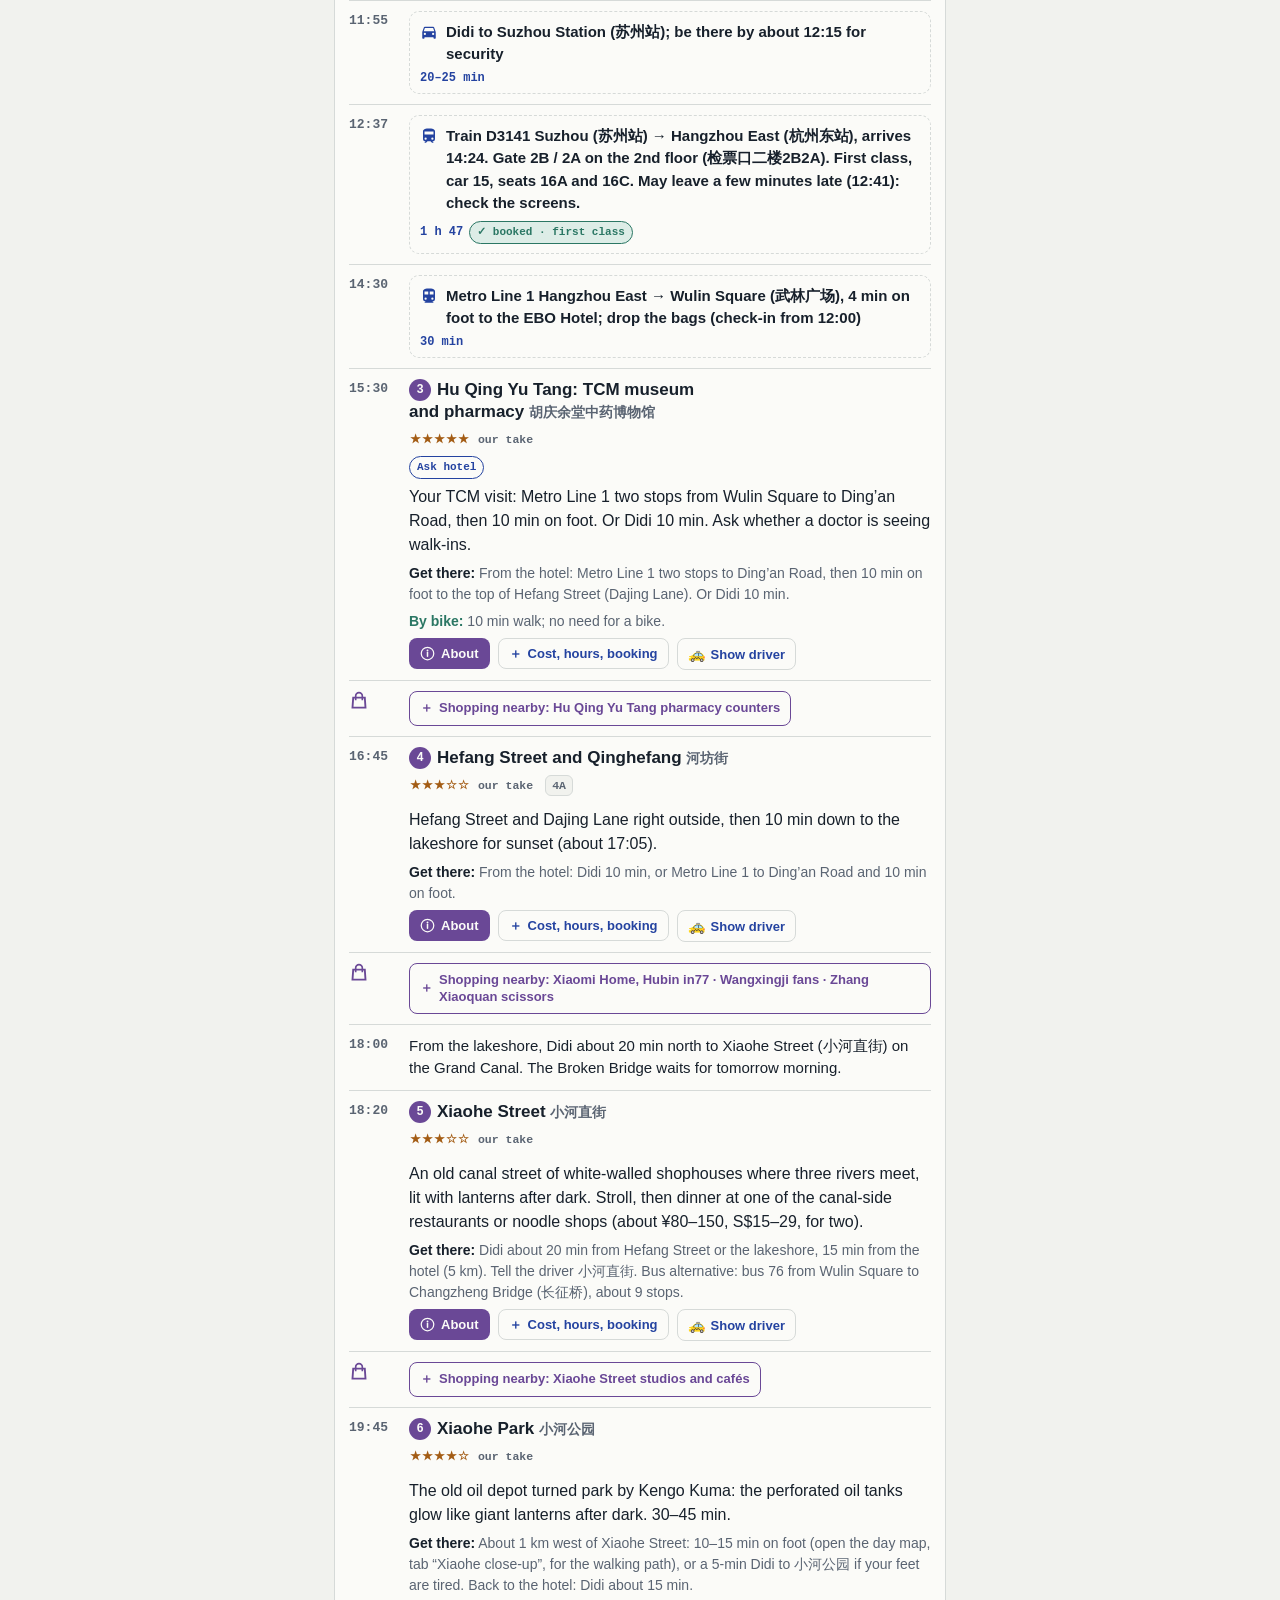
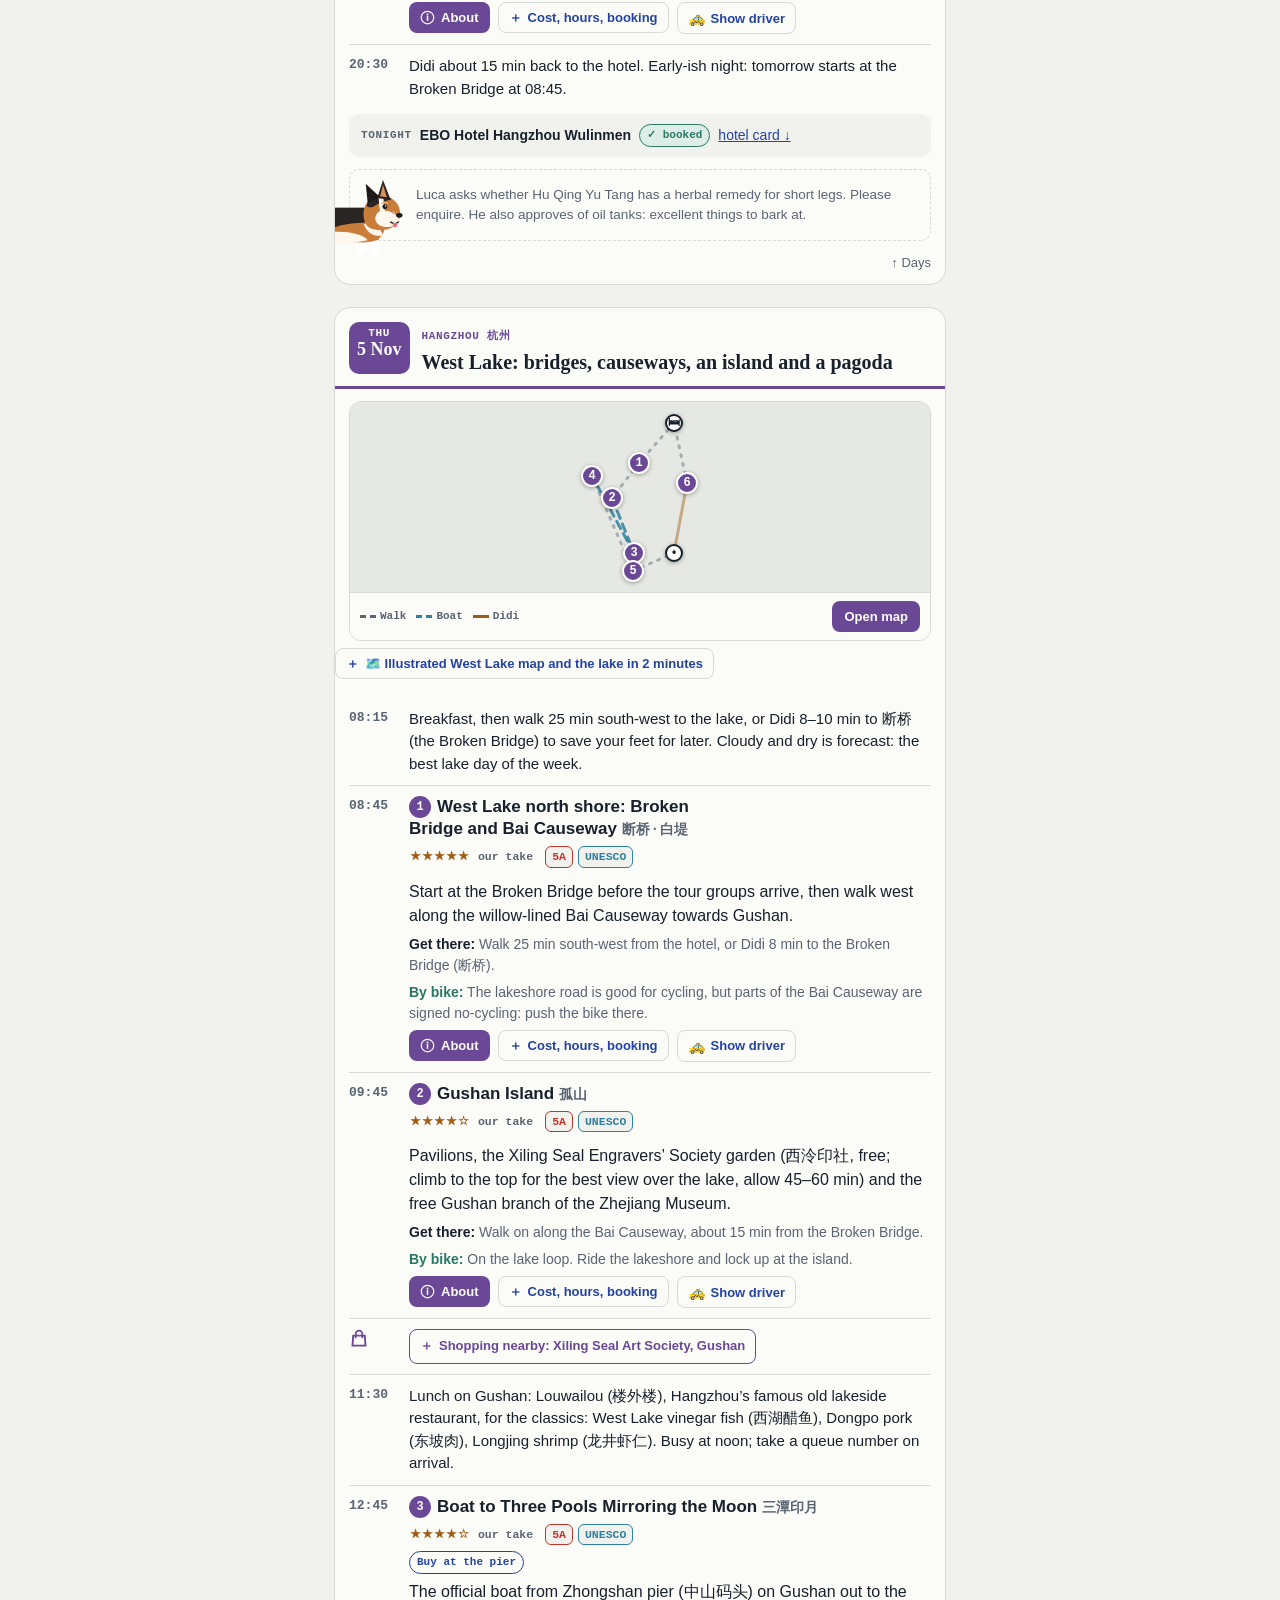
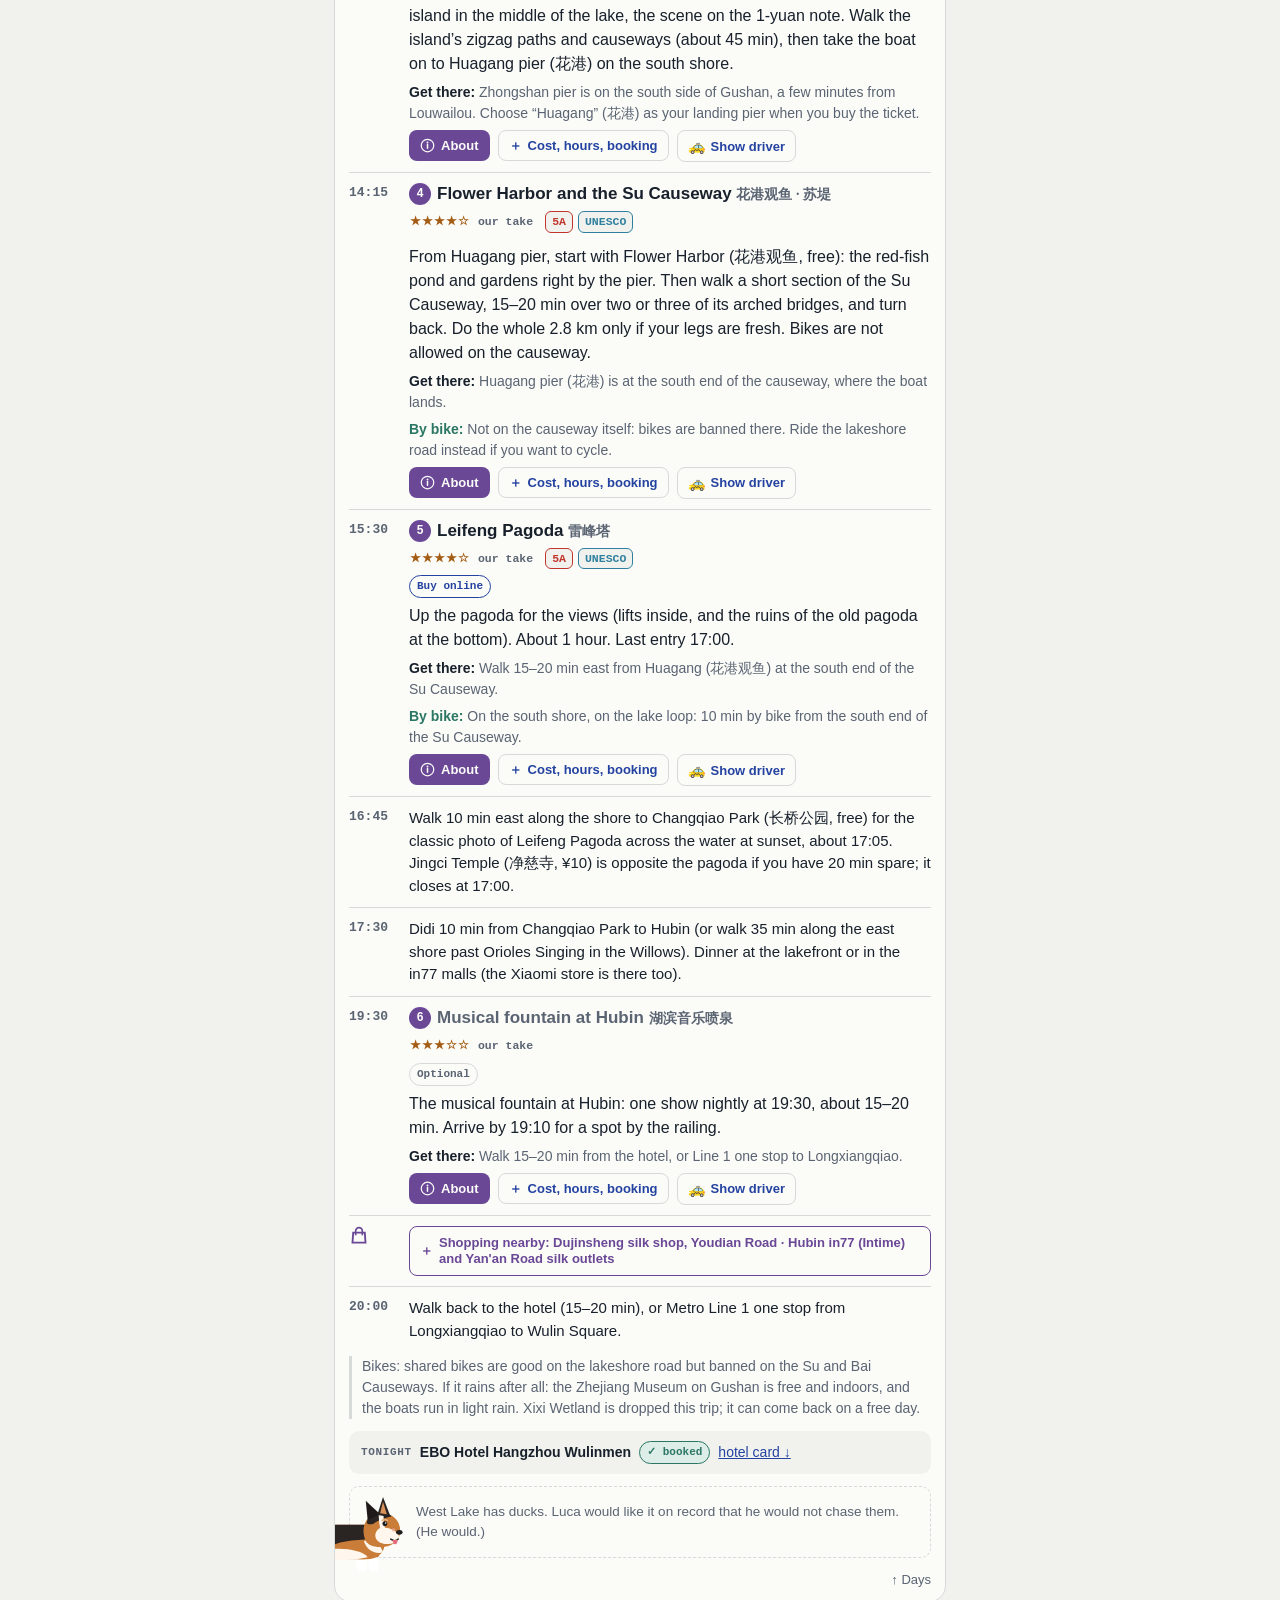
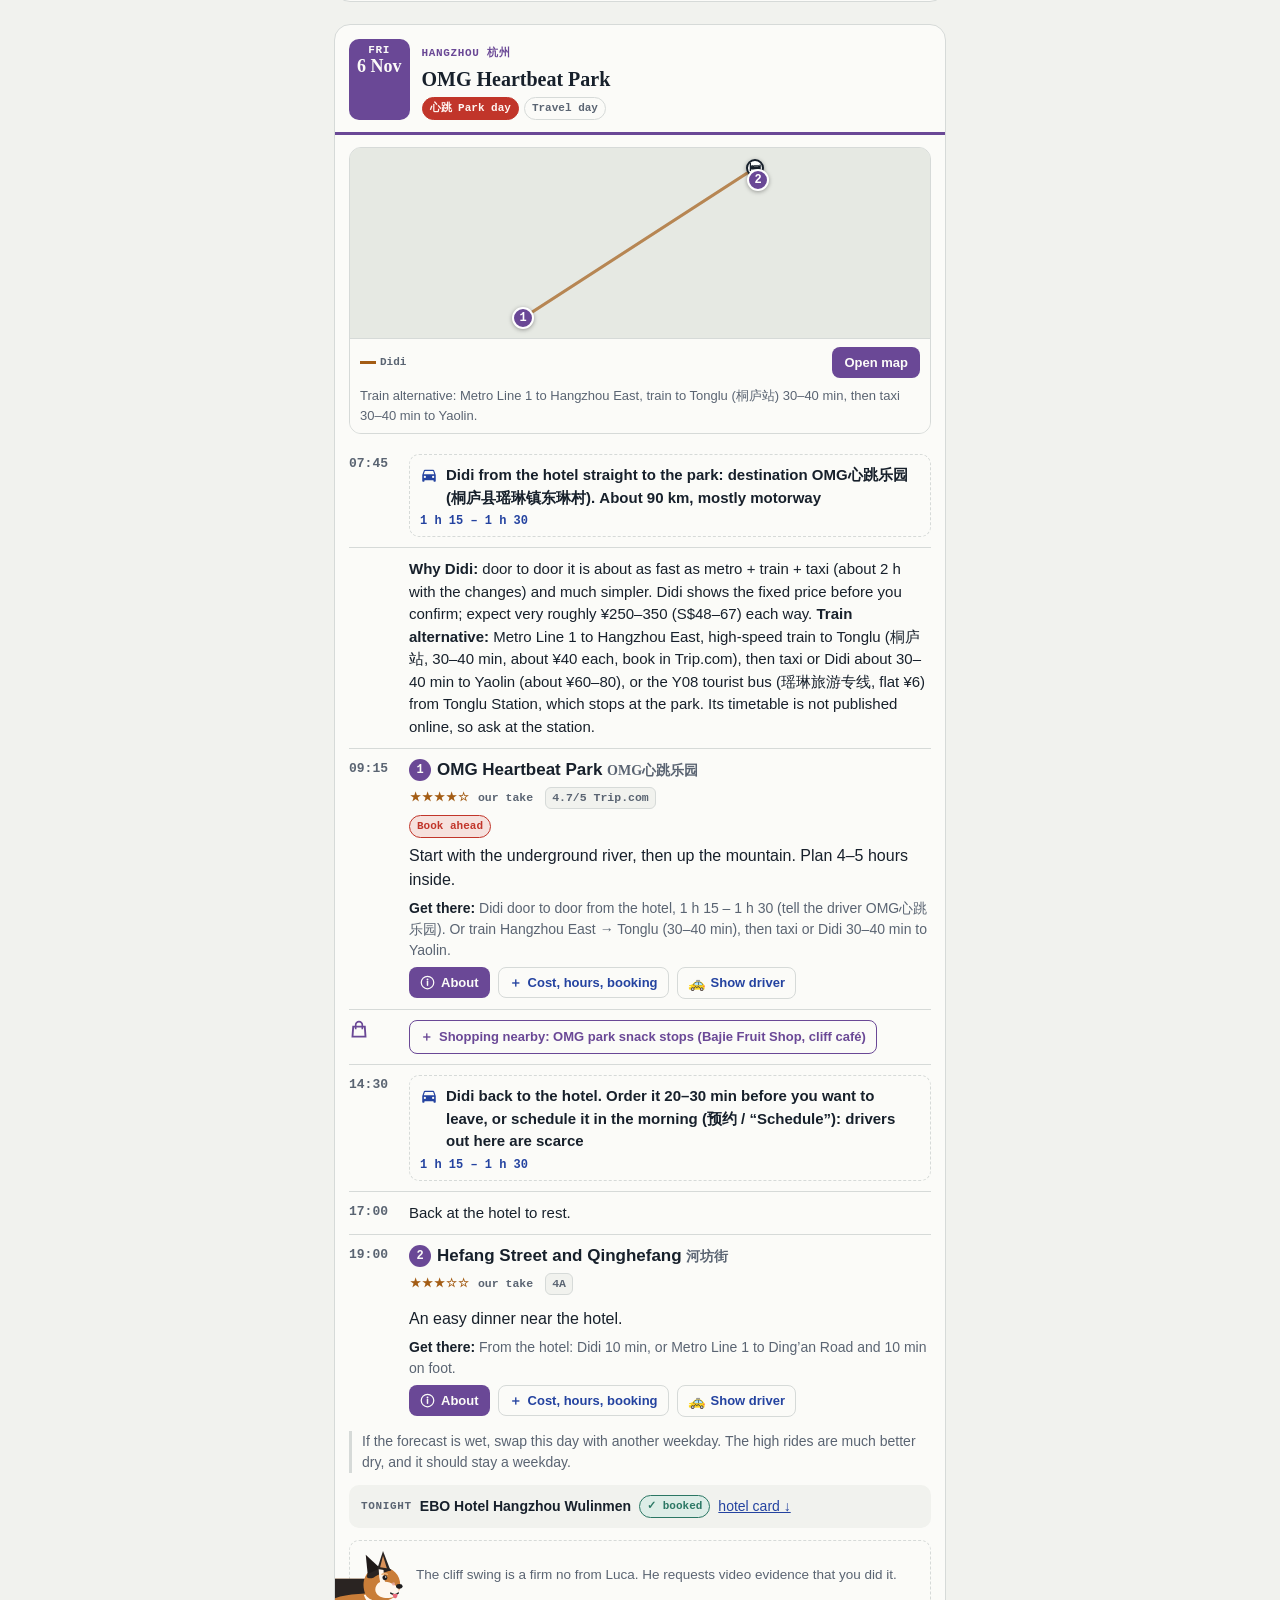
